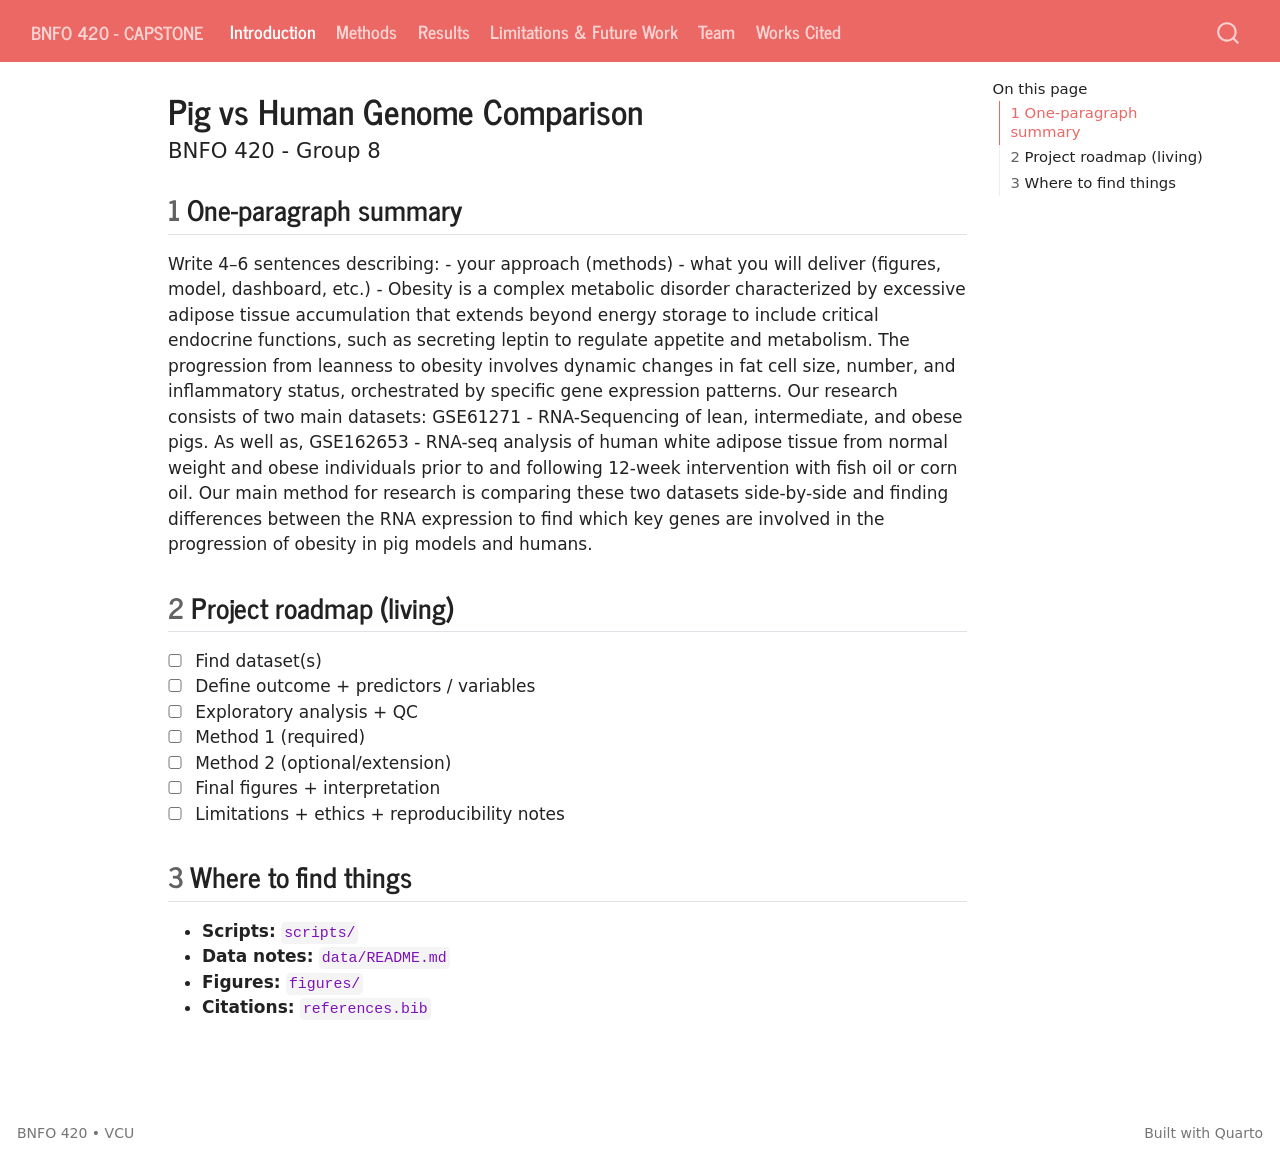
==== Group_8_demo_quarto_template/docs/index.html @ 3c68a994 "gh" ====
<!DOCTYPE html>
<html xmlns="http://www.w3.org/1999/xhtml" lang="en" xml:lang="en"><head>

<meta charset="utf-8">
<meta name="generator" content="quarto-1.8.27">

<meta name="viewport" content="width=device-width, initial-scale=1.0, user-scalable=yes">


<title>Pig vs Human Genome Comparison – BNFO 420 - Capstone</title>
<style>
code{white-space: pre-wrap;}
span.smallcaps{font-variant: small-caps;}
div.columns{display: flex; gap: min(4vw, 1.5em);}
div.column{flex: auto; overflow-x: auto;}
div.hanging-indent{margin-left: 1.5em; text-indent: -1.5em;}
ul.task-list{list-style: none;}
ul.task-list li input[type="checkbox"] {
width: 0.8em;
margin: 0 0.8em 0.2em -1em;  vertical-align: middle;
}
</style>


<script>const headroomChanged = new CustomEvent("quarto-hrChanged", {
  detail: {},
  bubbles: true,
  cancelable: false,
  composed: false,
});

const announceDismiss = () => {
  const annEl = window.document.getElementById("quarto-announcement");
  if (annEl) {
    annEl.remove();

    const annId = annEl.getAttribute("data-announcement-id");
    window.localStorage.setItem(`quarto-announce-${annId}`, "true");
  }
};

const announceRegister = () => {
  const annEl = window.document.getElementById("quarto-announcement");
  if (annEl) {
    const annId = annEl.getAttribute("data-announcement-id");
    const isDismissed =
      window.localStorage.getItem(`quarto-announce-${annId}`) || false;
    if (isDismissed) {
      announceDismiss();
      return;
    } else {
      annEl.classList.remove("hidden");
    }

    const actionEl = annEl.querySelector(".quarto-announcement-action");
    if (actionEl) {
      actionEl.addEventListener("click", function (e) {
        e.preventDefault();
        // Hide the bar immediately
        announceDismiss();
      });
    }
  }
};

window.document.addEventListener("DOMContentLoaded", function () {
  let init = false;

  announceRegister();

  // Manage the back to top button, if one is present.
  let lastScrollTop = window.pageYOffset || document.documentElement.scrollTop;
  const scrollDownBuffer = 5;
  const scrollUpBuffer = 35;
  const btn = document.getElementById("quarto-back-to-top");
  const hideBackToTop = () => {
    btn.style.display = "none";
  };
  const showBackToTop = () => {
    btn.style.display = "inline-block";
  };
  if (btn) {
    window.document.addEventListener(
      "scroll",
      function () {
        const currentScrollTop =
          window.pageYOffset || document.documentElement.scrollTop;

        // Shows and hides the button 'intelligently' as the user scrolls
        if (currentScrollTop - scrollDownBuffer > lastScrollTop) {
          hideBackToTop();
          lastScrollTop = currentScrollTop <= 0 ? 0 : currentScrollTop;
        } else if (currentScrollTop < lastScrollTop - scrollUpBuffer) {
          showBackToTop();
          lastScrollTop = currentScrollTop <= 0 ? 0 : currentScrollTop;
        }

        // Show the button at the bottom, hides it at the top
        if (currentScrollTop <= 0) {
          hideBackToTop();
        } else if (
          window.innerHeight + currentScrollTop >=
          document.body.offsetHeight
        ) {
          showBackToTop();
        }
      },
      false
    );
  }

  function throttle(func, wait) {
    var timeout;
    return function () {
      const context = this;
      const args = arguments;
      const later = function () {
        clearTimeout(timeout);
        timeout = null;
        func.apply(context, args);
      };

      if (!timeout) {
        timeout = setTimeout(later, wait);
      }
    };
  }

  function headerOffset() {
    // Set an offset if there is are fixed top navbar
    const headerEl = window.document.querySelector("header.fixed-top");
    if (headerEl) {
      return headerEl.clientHeight;
    } else {
      return 0;
    }
  }

  function footerOffset() {
    const footerEl = window.document.querySelector("footer.footer");
    if (footerEl) {
      return footerEl.clientHeight;
    } else {
      return 0;
    }
  }

  function dashboardOffset() {
    const dashboardNavEl = window.document.getElementById(
      "quarto-dashboard-header"
    );
    if (dashboardNavEl !== null) {
      return dashboardNavEl.clientHeight;
    } else {
      return 0;
    }
  }

  function updateDocumentOffsetWithoutAnimation() {
    updateDocumentOffset(false);
  }

  function updateDocumentOffset(animated) {
    // set body offset
    const topOffset = headerOffset();
    const bodyOffset = topOffset + footerOffset() + dashboardOffset();
    const bodyEl = window.document.body;
    bodyEl.setAttribute("data-bs-offset", topOffset);
    bodyEl.style.paddingTop = topOffset + "px";

    // deal with sidebar offsets
    const sidebars = window.document.querySelectorAll(
      ".sidebar, .headroom-target"
    );
    sidebars.forEach((sidebar) => {
      if (!animated) {
        sidebar.classList.add("notransition");
        // Remove the no transition class after the animation has time to complete
        setTimeout(function () {
          sidebar.classList.remove("notransition");
        }, 201);
      }

      if (window.Headroom && sidebar.classList.contains("sidebar-unpinned")) {
        sidebar.style.top = "0";
        sidebar.style.maxHeight = "100vh";
      } else {
        sidebar.style.top = topOffset + "px";
        sidebar.style.maxHeight = "calc(100vh - " + topOffset + "px)";
      }
    });

    // allow space for footer
    const mainContainer = window.document.querySelector(".quarto-container");
    if (mainContainer) {
      mainContainer.style.minHeight = "calc(100vh - " + bodyOffset + "px)";
    }

    // link offset
    let linkStyle = window.document.querySelector("#quarto-target-style");
    if (!linkStyle) {
      linkStyle = window.document.createElement("style");
      linkStyle.setAttribute("id", "quarto-target-style");
      window.document.head.appendChild(linkStyle);
    }
    while (linkStyle.firstChild) {
      linkStyle.removeChild(linkStyle.firstChild);
    }
    if (topOffset > 0) {
      linkStyle.appendChild(
        window.document.createTextNode(`
      section:target::before {
        content: "";
        display: block;
        height: ${topOffset}px;
        margin: -${topOffset}px 0 0;
      }`)
      );
    }
    if (init) {
      window.dispatchEvent(headroomChanged);
    }
    init = true;
  }

  // initialize headroom
  var header = window.document.querySelector("#quarto-header");
  if (header && window.Headroom) {
    const headroom = new window.Headroom(header, {
      tolerance: 5,
      onPin: function () {
        const sidebars = window.document.querySelectorAll(
          ".sidebar, .headroom-target"
        );
        sidebars.forEach((sidebar) => {
          sidebar.classList.remove("sidebar-unpinned");
        });
        updateDocumentOffset();
      },
      onUnpin: function () {
        const sidebars = window.document.querySelectorAll(
          ".sidebar, .headroom-target"
        );
        sidebars.forEach((sidebar) => {
          sidebar.classList.add("sidebar-unpinned");
        });
        updateDocumentOffset();
      },
    });
    headroom.init();

    let frozen = false;
    window.quartoToggleHeadroom = function () {
      if (frozen) {
        headroom.unfreeze();
        frozen = false;
      } else {
        headroom.freeze();
        frozen = true;
      }
    };
  }

  window.addEventListener(
    "hashchange",
    function (e) {
      if (
        getComputedStyle(document.documentElement).scrollBehavior !== "smooth"
      ) {
        window.scrollTo(0, window.pageYOffset - headerOffset());
      }
    },
    false
  );

  // Observe size changed for the header
  const headerEl = window.document.querySelector("header.fixed-top");
  if (headerEl && window.ResizeObserver) {
    const observer = new window.ResizeObserver(() => {
      setTimeout(updateDocumentOffsetWithoutAnimation, 0);
    });
    observer.observe(headerEl, {
      attributes: true,
      childList: true,
      characterData: true,
    });
  } else {
    window.addEventListener(
      "resize",
      throttle(updateDocumentOffsetWithoutAnimation, 50)
    );
  }
  setTimeout(updateDocumentOffsetWithoutAnimation, 250);

  // fixup index.html links if we aren't on the filesystem
  if (window.location.protocol !== "file:") {
    const links = window.document.querySelectorAll("a");
    for (let i = 0; i < links.length; i++) {
      if (links[i].href) {
        links[i].dataset.originalHref = links[i].href;
        links[i].href = links[i].href.replace(/\/index\.html/, "/");
      }
    }

    // Fixup any sharing links that require urls
    // Append url to any sharing urls
    const sharingLinks = window.document.querySelectorAll(
      "a.sidebar-tools-main-item, a.quarto-navigation-tool, a.quarto-navbar-tools, a.quarto-navbar-tools-item"
    );
    for (let i = 0; i < sharingLinks.length; i++) {
      const sharingLink = sharingLinks[i];
      const href = sharingLink.getAttribute("href");
      if (href) {
        sharingLink.setAttribute(
          "href",
          href.replace("|url|", window.location.href)
        );
      }
    }

    // Scroll the active navigation item into view, if necessary
    const navSidebar = window.document.querySelector("nav#quarto-sidebar");
    if (navSidebar) {
      // Find the active item
      const activeItem = navSidebar.querySelector("li.sidebar-item a.active");
      if (activeItem) {
        // Wait for the scroll height and height to resolve by observing size changes on the
        // nav element that is scrollable
        const resizeObserver = new ResizeObserver((_entries) => {
          // The bottom of the element
          const elBottom = activeItem.offsetTop;
          const viewBottom = navSidebar.scrollTop + navSidebar.clientHeight;

          // The element height and scroll height are the same, then we are still loading
          if (viewBottom !== navSidebar.scrollHeight) {
            // Determine if the item isn't visible and scroll to it
            if (elBottom >= viewBottom) {
              navSidebar.scrollTop = elBottom;
            }

            // stop observing now since we've completed the scroll
            resizeObserver.unobserve(navSidebar);
          }
        });
        resizeObserver.observe(navSidebar);
      }
    }
  }
});
</script>
<script>/*!
 * headroom.js v0.12.0 - Give your page some headroom. Hide your header until you need it
 * Copyright (c) 2020 Nick Williams - http://wicky.nillia.ms/headroom.js
 * License: MIT
 */

!function(t,n){"object"==typeof exports&&"undefined"!=typeof module?module.exports=n():"function"==typeof define&&define.amd?define(n):(t=t||self).Headroom=n()}(this,function(){"use strict";function t(){return"undefined"!=typeof window}function d(t){return function(t){return t&&t.document&&function(t){return 9===t.nodeType}(t.document)}(t)?function(t){var n=t.document,o=n.body,s=n.documentElement;return{scrollHeight:function(){return Math.max(o.scrollHeight,s.scrollHeight,o.offsetHeight,s.offsetHeight,o.clientHeight,s.clientHeight)},height:function(){return t.innerHeight||s.clientHeight||o.clientHeight},scrollY:function(){return void 0!==t.pageYOffset?t.pageYOffset:(s||o.parentNode||o).scrollTop}}}(t):function(t){return{scrollHeight:function(){return Math.max(t.scrollHeight,t.offsetHeight,t.clientHeight)},height:function(){return Math.max(t.offsetHeight,t.clientHeight)},scrollY:function(){return t.scrollTop}}}(t)}function n(t,s,e){var n,o=function(){var n=!1;try{var t={get passive(){n=!0}};window.addEventListener("test",t,t),window.removeEventListener("test",t,t)}catch(t){n=!1}return n}(),i=!1,r=d(t),l=r.scrollY(),a={};function c(){var t=Math.round(r.scrollY()),n=r.height(),o=r.scrollHeight();a.scrollY=t,a.lastScrollY=l,a.direction=l<t?"down":"up",a.distance=Math.abs(t-l),a.isOutOfBounds=t<0||o<t+n,a.top=t<=s.offset[a.direction],a.bottom=o<=t+n,a.toleranceExceeded=a.distance>s.tolerance[a.direction],e(a),l=t,i=!1}function h(){i||(i=!0,n=requestAnimationFrame(c))}var u=!!o&&{passive:!0,capture:!1};return t.addEventListener("scroll",h,u),c(),{destroy:function(){cancelAnimationFrame(n),t.removeEventListener("scroll",h,u)}}}function o(t){return t===Object(t)?t:{down:t,up:t}}function s(t,n){n=n||{},Object.assign(this,s.options,n),this.classes=Object.assign({},s.options.classes,n.classes),this.elem=t,this.tolerance=o(this.tolerance),this.offset=o(this.offset),this.initialised=!1,this.frozen=!1}return s.prototype={constructor:s,init:function(){return s.cutsTheMustard&&!this.initialised&&(this.addClass("initial"),this.initialised=!0,setTimeout(function(t){t.scrollTracker=n(t.scroller,{offset:t.offset,tolerance:t.tolerance},t.update.bind(t))},100,this)),this},destroy:function(){this.initialised=!1,Object.keys(this.classes).forEach(this.removeClass,this),this.scrollTracker.destroy()},unpin:function(){!this.hasClass("pinned")&&this.hasClass("unpinned")||(this.addClass("unpinned"),this.removeClass("pinned"),this.onUnpin&&this.onUnpin.call(this))},pin:function(){this.hasClass("unpinned")&&(this.addClass("pinned"),this.removeClass("unpinned"),this.onPin&&this.onPin.call(this))},freeze:function(){this.frozen=!0,this.addClass("frozen")},unfreeze:function(){this.frozen=!1,this.removeClass("frozen")},top:function(){this.hasClass("top")||(this.addClass("top"),this.removeClass("notTop"),this.onTop&&this.onTop.call(this))},notTop:function(){this.hasClass("notTop")||(this.addClass("notTop"),this.removeClass("top"),this.onNotTop&&this.onNotTop.call(this))},bottom:function(){this.hasClass("bottom")||(this.addClass("bottom"),this.removeClass("notBottom"),this.onBottom&&this.onBottom.call(this))},notBottom:function(){this.hasClass("notBottom")||(this.addClass("notBottom"),this.removeClass("bottom"),this.onNotBottom&&this.onNotBottom.call(this))},shouldUnpin:function(t){return"down"===t.direction&&!t.top&&t.toleranceExceeded},shouldPin:function(t){return"up"===t.direction&&t.toleranceExceeded||t.top},addClass:function(t){this.elem.classList.add.apply(this.elem.classList,this.classes[t].split(" "))},removeClass:function(t){this.elem.classList.remove.apply(this.elem.classList,this.classes[t].split(" "))},hasClass:function(t){return this.classes[t].split(" ").every(function(t){return this.classList.contains(t)},this.elem)},update:function(t){t.isOutOfBounds||!0!==this.frozen&&(t.top?this.top():this.notTop(),t.bottom?this.bottom():this.notBottom(),this.shouldUnpin(t)?this.unpin():this.shouldPin(t)&&this.pin())}},s.options={tolerance:{up:0,down:0},offset:0,scroller:t()?window:null,classes:{frozen:"headroom--frozen",pinned:"headroom--pinned",unpinned:"headroom--unpinned",top:"headroom--top",notTop:"headroom--not-top",bottom:"headroom--bottom",notBottom:"headroom--not-bottom",initial:"headroom"}},s.cutsTheMustard=!!(t()&&function(){}.bind&&"classList"in document.documentElement&&Object.assign&&Object.keys&&requestAnimationFrame),s});
</script>
<script>/*!
 * clipboard.js v2.0.11
 * https://clipboardjs.com/
 *
 * Licensed MIT © Zeno Rocha
 */
!function(t,e){"object"==typeof exports&&"object"==typeof module?module.exports=e():"function"==typeof define&&define.amd?define([],e):"object"==typeof exports?exports.ClipboardJS=e():t.ClipboardJS=e()}(this,function(){return n={686:function(t,e,n){"use strict";n.d(e,{default:function(){return b}});var e=n(279),i=n.n(e),e=n(370),u=n.n(e),e=n(817),r=n.n(e);function c(t){try{return document.execCommand(t)}catch(t){return}}var a=function(t){t=r()(t);return c("cut"),t};function o(t,e){var n,o,t=(n=t,o="rtl"===document.documentElement.getAttribute("dir"),(t=document.createElement("textarea")).style.fontSize="12pt",t.style.border="0",t.style.padding="0",t.style.margin="0",t.style.position="absolute",t.style[o?"right":"left"]="-9999px",o=window.pageYOffset||document.documentElement.scrollTop,t.style.top="".concat(o,"px"),t.setAttribute("readonly",""),t.value=n,t);return e.container.appendChild(t),e=r()(t),c("copy"),t.remove(),e}var f=function(t){var e=1<arguments.length&&void 0!==arguments[1]?arguments[1]:{container:document.body},n="";return"string"==typeof t?n=o(t,e):t instanceof HTMLInputElement&&!["text","search","url","tel","password"].includes(null==t?void 0:t.type)?n=o(t.value,e):(n=r()(t),c("copy")),n};function l(t){return(l="function"==typeof Symbol&&"symbol"==typeof Symbol.iterator?function(t){return typeof t}:function(t){return t&&"function"==typeof Symbol&&t.constructor===Symbol&&t!==Symbol.prototype?"symbol":typeof t})(t)}var s=function(){var t=0<arguments.length&&void 0!==arguments[0]?arguments[0]:{},e=t.action,n=void 0===e?"copy":e,o=t.container,e=t.target,t=t.text;if("copy"!==n&&"cut"!==n)throw new Error('Invalid "action" value, use either "copy" or "cut"');if(void 0!==e){if(!e||"object"!==l(e)||1!==e.nodeType)throw new Error('Invalid "target" value, use a valid Element');if("copy"===n&&e.hasAttribute("disabled"))throw new Error('Invalid "target" attribute. Please use "readonly" instead of "disabled" attribute');if("cut"===n&&(e.hasAttribute("readonly")||e.hasAttribute("disabled")))throw new Error('Invalid "target" attribute. You can\'t cut text from elements with "readonly" or "disabled" attributes')}return t?f(t,{container:o}):e?"cut"===n?a(e):f(e,{container:o}):void 0};function p(t){return(p="function"==typeof Symbol&&"symbol"==typeof Symbol.iterator?function(t){return typeof t}:function(t){return t&&"function"==typeof Symbol&&t.constructor===Symbol&&t!==Symbol.prototype?"symbol":typeof t})(t)}function d(t,e){for(var n=0;n<e.length;n++){var o=e[n];o.enumerable=o.enumerable||!1,o.configurable=!0,"value"in o&&(o.writable=!0),Object.defineProperty(t,o.key,o)}}function y(t,e){return(y=Object.setPrototypeOf||function(t,e){return t.__proto__=e,t})(t,e)}function h(n){var o=function(){if("undefined"==typeof Reflect||!Reflect.construct)return!1;if(Reflect.construct.sham)return!1;if("function"==typeof Proxy)return!0;try{return Date.prototype.toString.call(Reflect.construct(Date,[],function(){})),!0}catch(t){return!1}}();return function(){var t,e=v(n);return t=o?(t=v(this).constructor,Reflect.construct(e,arguments,t)):e.apply(this,arguments),e=this,!(t=t)||"object"!==p(t)&&"function"!=typeof t?function(t){if(void 0!==t)return t;throw new ReferenceError("this hasn't been initialised - super() hasn't been called")}(e):t}}function v(t){return(v=Object.setPrototypeOf?Object.getPrototypeOf:function(t){return t.__proto__||Object.getPrototypeOf(t)})(t)}function m(t,e){t="data-clipboard-".concat(t);if(e.hasAttribute(t))return e.getAttribute(t)}var b=function(){!function(t,e){if("function"!=typeof e&&null!==e)throw new TypeError("Super expression must either be null or a function");t.prototype=Object.create(e&&e.prototype,{constructor:{value:t,writable:!0,configurable:!0}}),e&&y(t,e)}(r,i());var t,e,n,o=h(r);function r(t,e){var n;return function(t){if(!(t instanceof r))throw new TypeError("Cannot call a class as a function")}(this),(n=o.call(this)).resolveOptions(e),n.listenClick(t),n}return t=r,n=[{key:"copy",value:function(t){var e=1<arguments.length&&void 0!==arguments[1]?arguments[1]:{container:document.body};return f(t,e)}},{key:"cut",value:function(t){return a(t)}},{key:"isSupported",value:function(){var t=0<arguments.length&&void 0!==arguments[0]?arguments[0]:["copy","cut"],t="string"==typeof t?[t]:t,e=!!document.queryCommandSupported;return t.forEach(function(t){e=e&&!!document.queryCommandSupported(t)}),e}}],(e=[{key:"resolveOptions",value:function(){var t=0<arguments.length&&void 0!==arguments[0]?arguments[0]:{};this.action="function"==typeof t.action?t.action:this.defaultAction,this.target="function"==typeof t.target?t.target:this.defaultTarget,this.text="function"==typeof t.text?t.text:this.defaultText,this.container="object"===p(t.container)?t.container:document.body}},{key:"listenClick",value:function(t){var e=this;this.listener=u()(t,"click",function(t){return e.onClick(t)})}},{key:"onClick",value:function(t){var e=t.delegateTarget||t.currentTarget,n=this.action(e)||"copy",t=s({action:n,container:this.container,target:this.target(e),text:this.text(e)});this.emit(t?"success":"error",{action:n,text:t,trigger:e,clearSelection:function(){e&&e.focus(),window.getSelection().removeAllRanges()}})}},{key:"defaultAction",value:function(t){return m("action",t)}},{key:"defaultTarget",value:function(t){t=m("target",t);if(t)return document.querySelector(t)}},{key:"defaultText",value:function(t){return m("text",t)}},{key:"destroy",value:function(){this.listener.destroy()}}])&&d(t.prototype,e),n&&d(t,n),r}()},828:function(t){var e;"undefined"==typeof Element||Element.prototype.matches||((e=Element.prototype).matches=e.matchesSelector||e.mozMatchesSelector||e.msMatchesSelector||e.oMatchesSelector||e.webkitMatchesSelector),t.exports=function(t,e){for(;t&&9!==t.nodeType;){if("function"==typeof t.matches&&t.matches(e))return t;t=t.parentNode}}},438:function(t,e,n){var u=n(828);function i(t,e,n,o,r){var i=function(e,n,t,o){return function(t){t.delegateTarget=u(t.target,n),t.delegateTarget&&o.call(e,t)}}.apply(this,arguments);return t.addEventListener(n,i,r),{destroy:function(){t.removeEventListener(n,i,r)}}}t.exports=function(t,e,n,o,r){return"function"==typeof t.addEventListener?i.apply(null,arguments):"function"==typeof n?i.bind(null,document).apply(null,arguments):("string"==typeof t&&(t=document.querySelectorAll(t)),Array.prototype.map.call(t,function(t){return i(t,e,n,o,r)}))}},879:function(t,n){n.node=function(t){return void 0!==t&&t instanceof HTMLElement&&1===t.nodeType},n.nodeList=function(t){var e=Object.prototype.toString.call(t);return void 0!==t&&("[object NodeList]"===e||"[object HTMLCollection]"===e)&&"length"in t&&(0===t.length||n.node(t[0]))},n.string=function(t){return"string"==typeof t||t instanceof String},n.fn=function(t){return"[object Function]"===Object.prototype.toString.call(t)}},370:function(t,e,n){var f=n(879),l=n(438);t.exports=function(t,e,n){if(!t&&!e&&!n)throw new Error("Missing required arguments");if(!f.string(e))throw new TypeError("Second argument must be a String");if(!f.fn(n))throw new TypeError("Third argument must be a Function");if(f.node(t))return c=e,a=n,(u=t).addEventListener(c,a),{destroy:function(){u.removeEventListener(c,a)}};if(f.nodeList(t))return o=t,r=e,i=n,Array.prototype.forEach.call(o,function(t){t.addEventListener(r,i)}),{destroy:function(){Array.prototype.forEach.call(o,function(t){t.removeEventListener(r,i)})}};if(f.string(t))return t=t,e=e,n=n,l(document.body,t,e,n);throw new TypeError("First argument must be a String, HTMLElement, HTMLCollection, or NodeList");var o,r,i,u,c,a}},817:function(t){t.exports=function(t){var e,n="SELECT"===t.nodeName?(t.focus(),t.value):"INPUT"===t.nodeName||"TEXTAREA"===t.nodeName?((e=t.hasAttribute("readonly"))||t.setAttribute("readonly",""),t.select(),t.setSelectionRange(0,t.value.length),e||t.removeAttribute("readonly"),t.value):(t.hasAttribute("contenteditable")&&t.focus(),n=window.getSelection(),(e=document.createRange()).selectNodeContents(t),n.removeAllRanges(),n.addRange(e),n.toString());return n}},279:function(t){function e(){}e.prototype={on:function(t,e,n){var o=this.e||(this.e={});return(o[t]||(o[t]=[])).push({fn:e,ctx:n}),this},once:function(t,e,n){var o=this;function r(){o.off(t,r),e.apply(n,arguments)}return r._=e,this.on(t,r,n)},emit:function(t){for(var e=[].slice.call(arguments,1),n=((this.e||(this.e={}))[t]||[]).slice(),o=0,r=n.length;o<r;o++)n[o].fn.apply(n[o].ctx,e);return this},off:function(t,e){var n=this.e||(this.e={}),o=n[t],r=[];if(o&&e)for(var i=0,u=o.length;i<u;i++)o[i].fn!==e&&o[i].fn._!==e&&r.push(o[i]);return r.length?n[t]=r:delete n[t],this}},t.exports=e,t.exports.TinyEmitter=e}},r={},o.n=function(t){var e=t&&t.__esModule?function(){return t.default}:function(){return t};return o.d(e,{a:e}),e},o.d=function(t,e){for(var n in e)o.o(e,n)&&!o.o(t,n)&&Object.defineProperty(t,n,{enumerable:!0,get:e[n]})},o.o=function(t,e){return Object.prototype.hasOwnProperty.call(t,e)},o(686).default;function o(t){if(r[t])return r[t].exports;var e=r[t]={exports:{}};return n[t](e,e.exports,o),e.exports}var n,r});</script>
<script>/*! @algolia/autocomplete-js 1.19.1 | MIT License | © Algolia, Inc. and contributors | https://github.com/algolia/autocomplete */
!function(e,t){"object"==typeof exports&&"undefined"!=typeof module?t(exports):"function"==typeof define&&define.amd?define(["exports"],t):t((e="undefined"!=typeof globalThis?globalThis:e||self)["@algolia/autocomplete-js"]={})}(this,(function(e){"use strict";function t(e,t){var n=Object.keys(e);if(Object.getOwnPropertySymbols){var r=Object.getOwnPropertySymbols(e);t&&(r=r.filter((function(t){return Object.getOwnPropertyDescriptor(e,t).enumerable}))),n.push.apply(n,r)}return n}function n(e){for(var n=1;n<arguments.length;n++){var r=null!=arguments[n]?arguments[n]:{};n%2?t(Object(r),!0).forEach((function(t){o(e,t,r[t])})):Object.getOwnPropertyDescriptors?Object.defineProperties(e,Object.getOwnPropertyDescriptors(r)):t(Object(r)).forEach((function(t){Object.defineProperty(e,t,Object.getOwnPropertyDescriptor(r,t))}))}return e}function r(e){return r="function"==typeof Symbol&&"symbol"==typeof Symbol.iterator?function(e){return typeof e}:function(e){return e&&"function"==typeof Symbol&&e.constructor===Symbol&&e!==Symbol.prototype?"symbol":typeof e},r(e)}function o(e,t,n){return(t=function(e){var t=function(e,t){if("object"!=typeof e||null===e)return e;var n=e[Symbol.toPrimitive];if(void 0!==n){var r=n.call(e,t||"default");if("object"!=typeof r)return r;throw new TypeError("@@toPrimitive must return a primitive value.")}return("string"===t?String:Number)(e)}(e,"string");return"symbol"==typeof t?t:String(t)}(t))in e?Object.defineProperty(e,t,{value:n,enumerable:!0,configurable:!0,writable:!0}):e[t]=n,e}function i(){return i=Object.assign?Object.assign.bind():function(e){for(var t=1;t<arguments.length;t++){var n=arguments[t];for(var r in n)Object.prototype.hasOwnProperty.call(n,r)&&(e[r]=n[r])}return e},i.apply(this,arguments)}function u(e,t){if(null==e)return{};var n,r,o=function(e,t){if(null==e)return{};var n,r,o={},i=Object.keys(e);for(r=0;r<i.length;r++)n=i[r],t.indexOf(n)>=0||(o[n]=e[n]);return o}(e,t);if(Object.getOwnPropertySymbols){var i=Object.getOwnPropertySymbols(e);for(r=0;r<i.length;r++)n=i[r],t.indexOf(n)>=0||Object.prototype.propertyIsEnumerable.call(e,n)&&(o[n]=e[n])}return o}function a(e,t){return function(e){if(Array.isArray(e))return e}(e)||function(e,t){var n=null==e?null:"undefined"!=typeof Symbol&&e[Symbol.iterator]||e["@@iterator"];if(null!=n){var r,o,i,u,a=[],l=!0,c=!1;try{if(i=(n=n.call(e)).next,0===t){if(Object(n)!==n)return;l=!1}else for(;!(l=(r=i.call(n)).done)&&(a.push(r.value),a.length!==t);l=!0);}catch(e){c=!0,o=e}finally{try{if(!l&&null!=n.return&&(u=n.return(),Object(u)!==u))return}finally{if(c)throw o}}return a}}(e,t)||c(e,t)||function(){throw new TypeError("Invalid attempt to destructure non-iterable instance.\nIn order to be iterable, non-array objects must have a [Symbol.iterator]() method.")}()}function l(e){return function(e){if(Array.isArray(e))return s(e)}(e)||function(e){if("undefined"!=typeof Symbol&&null!=e[Symbol.iterator]||null!=e["@@iterator"])return Array.from(e)}(e)||c(e)||function(){throw new TypeError("Invalid attempt to spread non-iterable instance.\nIn order to be iterable, non-array objects must have a [Symbol.iterator]() method.")}()}function c(e,t){if(e){if("string"==typeof e)return s(e,t);var n=Object.prototype.toString.call(e).slice(8,-1);return"Object"===n&&e.constructor&&(n=e.constructor.name),"Map"===n||"Set"===n?Array.from(e):"Arguments"===n||/^(?:Ui|I)nt(?:8|16|32)(?:Clamped)?Array$/.test(n)?s(e,t):void 0}}function s(e,t){(null==t||t>e.length)&&(t=e.length);for(var n=0,r=new Array(t);n<t;n++)r[n]=e[n];return r}function f(e){return{current:e}}function p(e,t){var n=void 0;return function(){for(var r=arguments.length,o=new Array(r),i=0;i<r;i++)o[i]=arguments[i];n&&clearTimeout(n),n=setTimeout((function(){return e.apply(void 0,o)}),t)}}function m(e){return e.reduce((function(e,t){return e.concat(t)}),[])}var v=0;function d(){return"autocomplete-".concat(v++)}function y(e,t){return t.reduce((function(e,t){return e&&e[t]}),e)}function b(e){return 0===e.collections.length?0:e.collections.reduce((function(e,t){return e+t.items.length}),0)}function g(e){return e!==Object(e)}function h(e,t){if(e===t)return!0;if(g(e)||g(t)||"function"==typeof e||"function"==typeof t)return e===t;if(Object.keys(e).length!==Object.keys(t).length)return!1;for(var n=0,r=Object.keys(e);n<r.length;n++){var o=r[n];if(!(o in t))return!1;if(!h(e[o],t[o]))return!1}return!0}var _=function(){};var O="1.19.1",S=[{segment:"autocomplete-core",version:O}];function j(e){var t=e.item,n=e.items,r=void 0===n?[]:n;return{index:t.__autocomplete_indexName,items:[t],positions:[1+r.findIndex((function(e){return e.objectID===t.objectID}))],queryID:t.__autocomplete_queryID,algoliaSource:["autocomplete"]}}function P(e,t){return function(e){if(Array.isArray(e))return e}(e)||function(e,t){var n=null==e?null:"undefined"!=typeof Symbol&&e[Symbol.iterator]||e["@@iterator"];if(null!=n){var r,o,i,u,a=[],l=!0,c=!1;try{if(i=(n=n.call(e)).next,0===t){if(Object(n)!==n)return;l=!1}else for(;!(l=(r=i.call(n)).done)&&(a.push(r.value),a.length!==t);l=!0);}catch(e){c=!0,o=e}finally{try{if(!l&&null!=n.return&&(u=n.return(),Object(u)!==u))return}finally{if(c)throw o}}return a}}(e,t)||function(e,t){if(!e)return;if("string"==typeof e)return w(e,t);var n=Object.prototype.toString.call(e).slice(8,-1);"Object"===n&&e.constructor&&(n=e.constructor.name);if("Map"===n||"Set"===n)return Array.from(e);if("Arguments"===n||/^(?:Ui|I)nt(?:8|16|32)(?:Clamped)?Array$/.test(n))return w(e,t)}(e,t)||function(){throw new TypeError("Invalid attempt to destructure non-iterable instance.\nIn order to be iterable, non-array objects must have a [Symbol.iterator]() method.")}()}function w(e,t){(null==t||t>e.length)&&(t=e.length);for(var n=0,r=new Array(t);n<t;n++)r[n]=e[n];return r}var I=["items"],A=["items"];function E(e){return E="function"==typeof Symbol&&"symbol"==typeof Symbol.iterator?function(e){return typeof e}:function(e){return e&&"function"==typeof Symbol&&e.constructor===Symbol&&e!==Symbol.prototype?"symbol":typeof e},E(e)}function D(e){return function(e){if(Array.isArray(e))return C(e)}(e)||function(e){if("undefined"!=typeof Symbol&&null!=e[Symbol.iterator]||null!=e["@@iterator"])return Array.from(e)}(e)||function(e,t){if(!e)return;if("string"==typeof e)return C(e,t);var n=Object.prototype.toString.call(e).slice(8,-1);"Object"===n&&e.constructor&&(n=e.constructor.name);if("Map"===n||"Set"===n)return Array.from(e);if("Arguments"===n||/^(?:Ui|I)nt(?:8|16|32)(?:Clamped)?Array$/.test(n))return C(e,t)}(e)||function(){throw new TypeError("Invalid attempt to spread non-iterable instance.\nIn order to be iterable, non-array objects must have a [Symbol.iterator]() method.")}()}function C(e,t){(null==t||t>e.length)&&(t=e.length);for(var n=0,r=new Array(t);n<t;n++)r[n]=e[n];return r}function k(e,t){if(null==e)return{};var n,r,o=function(e,t){if(null==e)return{};var n,r,o={},i=Object.keys(e);for(r=0;r<i.length;r++)n=i[r],t.indexOf(n)>=0||(o[n]=e[n]);return o}(e,t);if(Object.getOwnPropertySymbols){var i=Object.getOwnPropertySymbols(e);for(r=0;r<i.length;r++)n=i[r],t.indexOf(n)>=0||Object.prototype.propertyIsEnumerable.call(e,n)&&(o[n]=e[n])}return o}function x(e,t){var n=Object.keys(e);if(Object.getOwnPropertySymbols){var r=Object.getOwnPropertySymbols(e);t&&(r=r.filter((function(t){return Object.getOwnPropertyDescriptor(e,t).enumerable}))),n.push.apply(n,r)}return n}function N(e){for(var t=1;t<arguments.length;t++){var n=null!=arguments[t]?arguments[t]:{};t%2?x(Object(n),!0).forEach((function(t){T(e,t,n[t])})):Object.getOwnPropertyDescriptors?Object.defineProperties(e,Object.getOwnPropertyDescriptors(n)):x(Object(n)).forEach((function(t){Object.defineProperty(e,t,Object.getOwnPropertyDescriptor(n,t))}))}return e}function T(e,t,n){return(t=function(e){var t=function(e,t){if("object"!==E(e)||null===e)return e;var n=e[Symbol.toPrimitive];if(void 0!==n){var r=n.call(e,t||"default");if("object"!==E(r))return r;throw new TypeError("@@toPrimitive must return a primitive value.")}return("string"===t?String:Number)(e)}(e,"string");return"symbol"===E(t)?t:String(t)}(t))in e?Object.defineProperty(e,t,{value:n,enumerable:!0,configurable:!0,writable:!0}):e[t]=n,e}function q(e){for(var t=arguments.length>1&&void 0!==arguments[1]?arguments[1]:20,n=[],r=0;r<e.objectIDs.length;r+=t)n.push(N(N({},e),{},{objectIDs:e.objectIDs.slice(r,r+t)}));return n}function B(e){return e.map((function(e){var t=e.items,n=k(e,I);return N(N({},n),{},{objectIDs:(null==t?void 0:t.map((function(e){return e.objectID})))||n.objectIDs})}))}function R(e){var t,n,r,o=(t=P((e.version||"").split(".").map(Number),2),n=t[0],r=t[1],n>=3||2===n&&r>=4||1===n&&r>=10);function i(t,n,r){if(o&&void 0!==r){var i=r[0].__autocomplete_algoliaCredentials,u={"X-Algolia-Application-Id":i.appId,"X-Algolia-API-Key":i.apiKey};e.apply(void 0,[t].concat(D(n),[{headers:u}]))}else e.apply(void 0,[t].concat(D(n)))}return{init:function(t,n){e("init",{appId:t,apiKey:n})},setAuthenticatedUserToken:function(t){e("setAuthenticatedUserToken",t)},setUserToken:function(t){e("setUserToken",t)},clickedObjectIDsAfterSearch:function(){for(var e=arguments.length,t=new Array(e),n=0;n<e;n++)t[n]=arguments[n];t.length>0&&i("clickedObjectIDsAfterSearch",B(t),t[0].items)},clickedObjectIDs:function(){for(var e=arguments.length,t=new Array(e),n=0;n<e;n++)t[n]=arguments[n];t.length>0&&i("clickedObjectIDs",B(t),t[0].items)},clickedFilters:function(){for(var t=arguments.length,n=new Array(t),r=0;r<t;r++)n[r]=arguments[r];n.length>0&&e.apply(void 0,["clickedFilters"].concat(n))},convertedObjectIDsAfterSearch:function(){for(var e=arguments.length,t=new Array(e),n=0;n<e;n++)t[n]=arguments[n];t.length>0&&i("convertedObjectIDsAfterSearch",B(t),t[0].items)},convertedObjectIDs:function(){for(var e=arguments.length,t=new Array(e),n=0;n<e;n++)t[n]=arguments[n];t.length>0&&i("convertedObjectIDs",B(t),t[0].items)},convertedFilters:function(){for(var t=arguments.length,n=new Array(t),r=0;r<t;r++)n[r]=arguments[r];n.length>0&&e.apply(void 0,["convertedFilters"].concat(n))},viewedObjectIDs:function(){for(var e=arguments.length,t=new Array(e),n=0;n<e;n++)t[n]=arguments[n];t.length>0&&t.reduce((function(e,t){var n=t.items,r=k(t,A);return[].concat(D(e),D(q(N(N({},r),{},{objectIDs:(null==n?void 0:n.map((function(e){return e.objectID})))||r.objectIDs})).map((function(e){return{items:n,payload:e}}))))}),[]).forEach((function(e){var t=e.items;return i("viewedObjectIDs",[e.payload],t)}))},viewedFilters:function(){for(var t=arguments.length,n=new Array(t),r=0;r<t;r++)n[r]=arguments[r];n.length>0&&e.apply(void 0,["viewedFilters"].concat(n))}}}function L(e){var t=e.items.reduce((function(e,t){var n;return e[t.__autocomplete_indexName]=(null!==(n=e[t.__autocomplete_indexName])&&void 0!==n?n:[]).concat(t),e}),{});return Object.keys(t).map((function(e){return{index:e,items:t[e],algoliaSource:["autocomplete"]}}))}function F(e){return e.objectID&&e.__autocomplete_indexName&&e.__autocomplete_queryID}function U(e){return U="function"==typeof Symbol&&"symbol"==typeof Symbol.iterator?function(e){return typeof e}:function(e){return e&&"function"==typeof Symbol&&e.constructor===Symbol&&e!==Symbol.prototype?"symbol":typeof e},U(e)}function M(e){return function(e){if(Array.isArray(e))return H(e)}(e)||function(e){if("undefined"!=typeof Symbol&&null!=e[Symbol.iterator]||null!=e["@@iterator"])return Array.from(e)}(e)||function(e,t){if(!e)return;if("string"==typeof e)return H(e,t);var n=Object.prototype.toString.call(e).slice(8,-1);"Object"===n&&e.constructor&&(n=e.constructor.name);if("Map"===n||"Set"===n)return Array.from(e);if("Arguments"===n||/^(?:Ui|I)nt(?:8|16|32)(?:Clamped)?Array$/.test(n))return H(e,t)}(e)||function(){throw new TypeError("Invalid attempt to spread non-iterable instance.\nIn order to be iterable, non-array objects must have a [Symbol.iterator]() method.")}()}function H(e,t){(null==t||t>e.length)&&(t=e.length);for(var n=0,r=new Array(t);n<t;n++)r[n]=e[n];return r}function V(e,t){var n=Object.keys(e);if(Object.getOwnPropertySymbols){var r=Object.getOwnPropertySymbols(e);t&&(r=r.filter((function(t){return Object.getOwnPropertyDescriptor(e,t).enumerable}))),n.push.apply(n,r)}return n}function W(e){for(var t=1;t<arguments.length;t++){var n=null!=arguments[t]?arguments[t]:{};t%2?V(Object(n),!0).forEach((function(t){Q(e,t,n[t])})):Object.getOwnPropertyDescriptors?Object.defineProperties(e,Object.getOwnPropertyDescriptors(n)):V(Object(n)).forEach((function(t){Object.defineProperty(e,t,Object.getOwnPropertyDescriptor(n,t))}))}return e}function Q(e,t,n){return(t=function(e){var t=function(e,t){if("object"!==U(e)||null===e)return e;var n=e[Symbol.toPrimitive];if(void 0!==n){var r=n.call(e,t||"default");if("object"!==U(r))return r;throw new TypeError("@@toPrimitive must return a primitive value.")}return("string"===t?String:Number)(e)}(e,"string");return"symbol"===U(t)?t:String(t)}(t))in e?Object.defineProperty(e,t,{value:n,enumerable:!0,configurable:!0,writable:!0}):e[t]=n,e}var K="2.15.0",$="https://cdn.jsdelivr.net/npm/search-insights@".concat(K,"/dist/search-insights.min.js"),z=p((function(e){var t=e.onItemsChange,n=e.items,r=e.insights,o=e.state;t({insights:r,insightsEvents:L({items:n}).map((function(e){return W({eventName:"Items Viewed"},e)})),state:o})}),400);function G(e){var t=function(e){return W({onItemsChange:function(e){var t=e.insights,n=e.insightsEvents,r=e.state;t.viewedObjectIDs.apply(t,M(n.map((function(e){return W(W({},e),{},{algoliaSource:J(e.algoliaSource,r.context)})}))))},onSelect:function(e){var t=e.insights,n=e.insightsEvents,r=e.state;t.clickedObjectIDsAfterSearch.apply(t,M(n.map((function(e){return W(W({},e),{},{algoliaSource:J(e.algoliaSource,r.context)})}))))},onActive:_,__autocomplete_clickAnalytics:!0},e)}(e),n=t.insightsClient,r=t.insightsInitParams,o=t.onItemsChange,i=t.onSelect,u=t.onActive,a=t.__autocomplete_clickAnalytics,l=n;if(n||function(e){if("undefined"!=typeof window)e({window:window})}((function(e){var t=e.window,n=t.AlgoliaAnalyticsObject||"aa";"string"==typeof n&&(l=t[n]),l||(t.AlgoliaAnalyticsObject=n,t[n]||(t[n]=function(){t[n].queue||(t[n].queue=[]);for(var e=arguments.length,r=new Array(e),o=0;o<e;o++)r[o]=arguments[o];t[n].queue.push(r)}),t[n].version=K,l=t[n],function(e){var t="[Autocomplete]: Could not load search-insights.js. Please load it manually following https://alg.li/insights-autocomplete";try{var n=e.document.createElement("script");n.async=!0,n.src=$,n.onerror=function(){console.error(t)},document.body.appendChild(n)}catch(e){console.error(t)}}(t))})),!l)return{};r&&l("init",W({partial:!0},r));var c=R(l),s=f([]),m=p((function(e){var t=e.state;if(t.isOpen){var n=t.collections.reduce((function(e,t){return[].concat(M(e),M(t.items))}),[]).filter(F);h(s.current.map((function(e){return e.objectID})),n.map((function(e){return e.objectID})))||(s.current=n,n.length>0&&z({onItemsChange:o,items:n,insights:c,state:t}))}}),0);return{name:"aa.algoliaInsightsPlugin",subscribe:function(e){var t=e.setContext,n=e.onSelect,r=e.onActive;function o(e){t({algoliaInsightsPlugin:{__algoliaSearchParameters:W(W({},a?{clickAnalytics:!0}:{}),e?{userToken:X(e)}:{}),insights:c}})}l("addAlgoliaAgent","insights-plugin"),o(),l("onUserTokenChange",(function(e){o(e)})),l("getUserToken",null,(function(e,t){o(t)})),n((function(e){var t=e.item,n=e.state,r=e.event,o=e.source;F(t)&&i({state:n,event:r,insights:c,item:t,insightsEvents:[W({eventName:"Item Selected"},j({item:t,items:o.getItems().filter(F)}))]})})),r((function(e){var t=e.item,n=e.source,r=e.state,o=e.event;F(t)&&u({state:r,event:o,insights:c,item:t,insightsEvents:[W({eventName:"Item Active"},j({item:t,items:n.getItems().filter(F)}))]})}))},onStateChange:function(e){var t=e.state;m({state:t})},__autocomplete_pluginOptions:e}}function J(){var e,t=arguments.length>0&&void 0!==arguments[0]?arguments[0]:[],n=arguments.length>1?arguments[1]:void 0;return[].concat(M(t),["autocomplete-internal"],M(null!==(e=n.algoliaInsightsPlugin)&&void 0!==e&&e.__automaticInsights?["autocomplete-automatic"]:[]))}function X(e){return"number"==typeof e?e.toString():e}function Y(e,t){var n=t;return{then:function(t,r){return Y(e.then(ee(t,n,e),ee(r,n,e)),n)},catch:function(t){return Y(e.catch(ee(t,n,e)),n)},finally:function(t){return t&&n.onCancelList.push(t),Y(e.finally(ee(t&&function(){return n.onCancelList=[],t()},n,e)),n)},cancel:function(){n.isCanceled=!0;var e=n.onCancelList;n.onCancelList=[],e.forEach((function(e){e()}))},isCanceled:function(){return!0===n.isCanceled}}}function Z(e){return Y(e,{isCanceled:!1,onCancelList:[]})}function ee(e,t,n){return e?function(n){return t.isCanceled?n:e(n)}:n}var te,ne=!0;function re(e,t,n,r){if(!n)return null;if(e<0&&(null===t||null!==r&&0===t))return n+e;var o=(null===t?-1:t)+e;return o<=-1||o>=n?null===r?null:0:o}function oe(e,t){var n=Object.keys(e);if(Object.getOwnPropertySymbols){var r=Object.getOwnPropertySymbols(e);t&&(r=r.filter((function(t){return Object.getOwnPropertyDescriptor(e,t).enumerable}))),n.push.apply(n,r)}return n}function ie(e){for(var t=1;t<arguments.length;t++){var n=null!=arguments[t]?arguments[t]:{};t%2?oe(Object(n),!0).forEach((function(t){ue(e,t,n[t])})):Object.getOwnPropertyDescriptors?Object.defineProperties(e,Object.getOwnPropertyDescriptors(n)):oe(Object(n)).forEach((function(t){Object.defineProperty(e,t,Object.getOwnPropertyDescriptor(n,t))}))}return e}function ue(e,t,n){return(t=function(e){var t=function(e,t){if("object"!==ae(e)||null===e)return e;var n=e[Symbol.toPrimitive];if(void 0!==n){var r=n.call(e,t||"default");if("object"!==ae(r))return r;throw new TypeError("@@toPrimitive must return a primitive value.")}return("string"===t?String:Number)(e)}(e,"string");return"symbol"===ae(t)?t:String(t)}(t))in e?Object.defineProperty(e,t,{value:n,enumerable:!0,configurable:!0,writable:!0}):e[t]=n,e}function ae(e){return ae="function"==typeof Symbol&&"symbol"==typeof Symbol.iterator?function(e){return typeof e}:function(e){return e&&"function"==typeof Symbol&&e.constructor===Symbol&&e!==Symbol.prototype?"symbol":typeof e},ae(e)}function le(e,t){var n="undefined"!=typeof Symbol&&e[Symbol.iterator]||e["@@iterator"];if(!n){if(Array.isArray(e)||(n=function(e,t){if(!e)return;if("string"==typeof e)return ce(e,t);var n=Object.prototype.toString.call(e).slice(8,-1);"Object"===n&&e.constructor&&(n=e.constructor.name);if("Map"===n||"Set"===n)return Array.from(e);if("Arguments"===n||/^(?:Ui|I)nt(?:8|16|32)(?:Clamped)?Array$/.test(n))return ce(e,t)}(e))||t&&e&&"number"==typeof e.length){n&&(e=n);var r=0,o=function(){};return{s:o,n:function(){return r>=e.length?{done:!0}:{done:!1,value:e[r++]}},e:function(e){throw e},f:o}}throw new TypeError("Invalid attempt to iterate non-iterable instance.\nIn order to be iterable, non-array objects must have a [Symbol.iterator]() method.")}var i,u=!0,a=!1;return{s:function(){n=n.call(e)},n:function(){var e=n.next();return u=e.done,e},e:function(e){a=!0,i=e},f:function(){try{u||null==n.return||n.return()}finally{if(a)throw i}}}}function ce(e,t){(null==t||t>e.length)&&(t=e.length);for(var n=0,r=new Array(t);n<t;n++)r[n]=e[n];return r}var se=function(e,t){var n,r=!1,o=[],i=le(e);try{for(i.s();!(n=i.n()).done;){var u,a,l,c=null===(u=n.value.__autocomplete_pluginOptions)||void 0===u||null===(a=(l=u).awaitSubmit)||void 0===a?void 0:a.call(l);if("number"==typeof c)o.push(c);else if(!0===c){r=!0;break}}}catch(e){i.e(e)}finally{i.f()}return r?t.wait():o.length>0?t.wait(Math.max.apply(Math,o)):void 0};function fe(e){var t=function(e){var t=e.collections.map((function(e){return e.items.length})).reduce((function(e,t,n){var r=(e[n-1]||0)+t;return e.push(r),e}),[]).reduce((function(t,n){return n<=e.activeItemId?t+1:t}),0);return e.collections[t]}(e);if(!t)return null;var n=t.items[function(e){for(var t=e.state,n=e.collection,r=!1,o=0,i=0;!1===r;){var u=t.collections[o];if(u===n){r=!0;break}i+=u.items.length,o++}return t.activeItemId-i}({state:e,collection:t})],r=t.source;return{item:n,itemInputValue:r.getItemInputValue({item:n,state:e}),itemUrl:r.getItemUrl({item:n,state:e}),source:r}}function pe(e,t,n){return[e,null==n?void 0:n.sourceId,t].filter(Boolean).join("-").replace(/\s/g,"")}var me=/((gt|sm)-|galaxy nexus)|samsung[- ]|samsungbrowser/i;function ve(e){return e.nativeEvent||e}function de(e){return de="function"==typeof Symbol&&"symbol"==typeof Symbol.iterator?function(e){return typeof e}:function(e){return e&&"function"==typeof Symbol&&e.constructor===Symbol&&e!==Symbol.prototype?"symbol":typeof e},de(e)}function ye(e,t){var n=Object.keys(e);if(Object.getOwnPropertySymbols){var r=Object.getOwnPropertySymbols(e);t&&(r=r.filter((function(t){return Object.getOwnPropertyDescriptor(e,t).enumerable}))),n.push.apply(n,r)}return n}function be(e,t,n){return(t=function(e){var t=function(e,t){if("object"!==de(e)||null===e)return e;var n=e[Symbol.toPrimitive];if(void 0!==n){var r=n.call(e,t||"default");if("object"!==de(r))return r;throw new TypeError("@@toPrimitive must return a primitive value.")}return("string"===t?String:Number)(e)}(e,"string");return"symbol"===de(t)?t:String(t)}(t))in e?Object.defineProperty(e,t,{value:n,enumerable:!0,configurable:!0,writable:!0}):e[t]=n,e}function ge(e,t,n){var r,o=t.initialState;return{getState:function(){return o},dispatch:function(r,i){var u=function(e){for(var t=1;t<arguments.length;t++){var n=null!=arguments[t]?arguments[t]:{};t%2?ye(Object(n),!0).forEach((function(t){be(e,t,n[t])})):Object.getOwnPropertyDescriptors?Object.defineProperties(e,Object.getOwnPropertyDescriptors(n)):ye(Object(n)).forEach((function(t){Object.defineProperty(e,t,Object.getOwnPropertyDescriptor(n,t))}))}return e}({},o);o=e(o,{type:r,props:t,payload:i}),n({state:o,prevState:u})},pendingRequests:(r=[],{add:function(e){return r.push(e),e.finally((function(){r=r.filter((function(t){return t!==e}))}))},cancelAll:function(){r.forEach((function(e){return e.cancel()}))},isEmpty:function(){return 0===r.length},wait:function(e){return ne?(ne=!1,te=e?Promise.race([Promise.all(r),new Promise((function(t){return setTimeout(t,e)}))]):Promise.all(r),te.then((function(){ne=!0}))):te}})}}function he(e){return he="function"==typeof Symbol&&"symbol"==typeof Symbol.iterator?function(e){return typeof e}:function(e){return e&&"function"==typeof Symbol&&e.constructor===Symbol&&e!==Symbol.prototype?"symbol":typeof e},he(e)}function _e(e,t){var n=Object.keys(e);if(Object.getOwnPropertySymbols){var r=Object.getOwnPropertySymbols(e);t&&(r=r.filter((function(t){return Object.getOwnPropertyDescriptor(e,t).enumerable}))),n.push.apply(n,r)}return n}function Oe(e){for(var t=1;t<arguments.length;t++){var n=null!=arguments[t]?arguments[t]:{};t%2?_e(Object(n),!0).forEach((function(t){Se(e,t,n[t])})):Object.getOwnPropertyDescriptors?Object.defineProperties(e,Object.getOwnPropertyDescriptors(n)):_e(Object(n)).forEach((function(t){Object.defineProperty(e,t,Object.getOwnPropertyDescriptor(n,t))}))}return e}function Se(e,t,n){return(t=function(e){var t=function(e,t){if("object"!==he(e)||null===e)return e;var n=e[Symbol.toPrimitive];if(void 0!==n){var r=n.call(e,t||"default");if("object"!==he(r))return r;throw new TypeError("@@toPrimitive must return a primitive value.")}return("string"===t?String:Number)(e)}(e,"string");return"symbol"===he(t)?t:String(t)}(t))in e?Object.defineProperty(e,t,{value:n,enumerable:!0,configurable:!0,writable:!0}):e[t]=n,e}function je(e){return je="function"==typeof Symbol&&"symbol"==typeof Symbol.iterator?function(e){return typeof e}:function(e){return e&&"function"==typeof Symbol&&e.constructor===Symbol&&e!==Symbol.prototype?"symbol":typeof e},je(e)}function Pe(e){return function(e){if(Array.isArray(e))return we(e)}(e)||function(e){if("undefined"!=typeof Symbol&&null!=e[Symbol.iterator]||null!=e["@@iterator"])return Array.from(e)}(e)||function(e,t){if(!e)return;if("string"==typeof e)return we(e,t);var n=Object.prototype.toString.call(e).slice(8,-1);"Object"===n&&e.constructor&&(n=e.constructor.name);if("Map"===n||"Set"===n)return Array.from(e);if("Arguments"===n||/^(?:Ui|I)nt(?:8|16|32)(?:Clamped)?Array$/.test(n))return we(e,t)}(e)||function(){throw new TypeError("Invalid attempt to spread non-iterable instance.\nIn order to be iterable, non-array objects must have a [Symbol.iterator]() method.")}()}function we(e,t){(null==t||t>e.length)&&(t=e.length);for(var n=0,r=new Array(t);n<t;n++)r[n]=e[n];return r}function Ie(e,t){var n=Object.keys(e);if(Object.getOwnPropertySymbols){var r=Object.getOwnPropertySymbols(e);t&&(r=r.filter((function(t){return Object.getOwnPropertyDescriptor(e,t).enumerable}))),n.push.apply(n,r)}return n}function Ae(e){for(var t=1;t<arguments.length;t++){var n=null!=arguments[t]?arguments[t]:{};t%2?Ie(Object(n),!0).forEach((function(t){Ee(e,t,n[t])})):Object.getOwnPropertyDescriptors?Object.defineProperties(e,Object.getOwnPropertyDescriptors(n)):Ie(Object(n)).forEach((function(t){Object.defineProperty(e,t,Object.getOwnPropertyDescriptor(n,t))}))}return e}function Ee(e,t,n){return(t=function(e){var t=function(e,t){if("object"!==je(e)||null===e)return e;var n=e[Symbol.toPrimitive];if(void 0!==n){var r=n.call(e,t||"default");if("object"!==je(r))return r;throw new TypeError("@@toPrimitive must return a primitive value.")}return("string"===t?String:Number)(e)}(e,"string");return"symbol"===je(t)?t:String(t)}(t))in e?Object.defineProperty(e,t,{value:n,enumerable:!0,configurable:!0,writable:!0}):e[t]=n,e}function De(e,t){var n,r="undefined"!=typeof window?window:{},o=e.plugins||[];return Ae(Ae({debug:!1,openOnFocus:!1,enterKeyHint:void 0,ignoreCompositionEvents:!1,placeholder:"",autoFocus:!1,defaultActiveItemId:null,stallThreshold:300,insights:void 0,environment:r,shouldPanelOpen:function(e){return b(e.state)>0},reshape:function(e){return e.sources}},e),{},{id:null!==(n=e.id)&&void 0!==n?n:d(),plugins:o,initialState:Ae({activeItemId:null,query:"",completion:null,collections:[],isOpen:!1,status:"idle",context:{}},e.initialState),onStateChange:function(t){var n;null===(n=e.onStateChange)||void 0===n||n.call(e,t),o.forEach((function(e){var n;return null===(n=e.onStateChange)||void 0===n?void 0:n.call(e,t)}))},onSubmit:function(t){var n;null===(n=e.onSubmit)||void 0===n||n.call(e,t),o.forEach((function(e){var n;return null===(n=e.onSubmit)||void 0===n?void 0:n.call(e,t)}))},onReset:function(t){var n;null===(n=e.onReset)||void 0===n||n.call(e,t),o.forEach((function(e){var n;return null===(n=e.onReset)||void 0===n?void 0:n.call(e,t)}))},getSources:function(n){return Promise.all([].concat(Pe(o.map((function(e){return e.getSources}))),[e.getSources]).filter(Boolean).map((function(e){return function(e,t){var n=[];return Promise.resolve(e(t)).then((function(e){return Promise.all(e.filter((function(e){return Boolean(e)})).map((function(e){if(e.sourceId,n.includes(e.sourceId))throw new Error("[Autocomplete] The `sourceId` ".concat(JSON.stringify(e.sourceId)," is not unique."));n.push(e.sourceId);var t={getItemInputValue:function(e){return e.state.query},getItemUrl:function(){},onSelect:function(e){(0,e.setIsOpen)(!1)},onActive:_,onResolve:_};Object.keys(t).forEach((function(e){t[e].__default=!0}));var r=ie(ie({},t),e);return Promise.resolve(r)})))}))}(e,n)}))).then((function(e){return m(e)})).then((function(e){return e.map((function(e){return Ae(Ae({},e),{},{onSelect:function(n){e.onSelect(n),t.forEach((function(e){var t;return null===(t=e.onSelect)||void 0===t?void 0:t.call(e,n)}))},onActive:function(n){e.onActive(n),t.forEach((function(e){var t;return null===(t=e.onActive)||void 0===t?void 0:t.call(e,n)}))},onResolve:function(n){e.onResolve(n),t.forEach((function(e){var t;return null===(t=e.onResolve)||void 0===t?void 0:t.call(e,n)}))}})}))}))},navigator:Ae({navigate:function(e){var t=e.itemUrl;r.location.assign(t)},navigateNewTab:function(e){var t=e.itemUrl,n=r.open(t,"_blank","noopener");null==n||n.focus()},navigateNewWindow:function(e){var t=e.itemUrl;r.open(t,"_blank","noopener")}},e.navigator)})}function Ce(e){return Ce="function"==typeof Symbol&&"symbol"==typeof Symbol.iterator?function(e){return typeof e}:function(e){return e&&"function"==typeof Symbol&&e.constructor===Symbol&&e!==Symbol.prototype?"symbol":typeof e},Ce(e)}function ke(e,t){var n=Object.keys(e);if(Object.getOwnPropertySymbols){var r=Object.getOwnPropertySymbols(e);t&&(r=r.filter((function(t){return Object.getOwnPropertyDescriptor(e,t).enumerable}))),n.push.apply(n,r)}return n}function xe(e){for(var t=1;t<arguments.length;t++){var n=null!=arguments[t]?arguments[t]:{};t%2?ke(Object(n),!0).forEach((function(t){Ne(e,t,n[t])})):Object.getOwnPropertyDescriptors?Object.defineProperties(e,Object.getOwnPropertyDescriptors(n)):ke(Object(n)).forEach((function(t){Object.defineProperty(e,t,Object.getOwnPropertyDescriptor(n,t))}))}return e}function Ne(e,t,n){return(t=function(e){var t=function(e,t){if("object"!==Ce(e)||null===e)return e;var n=e[Symbol.toPrimitive];if(void 0!==n){var r=n.call(e,t||"default");if("object"!==Ce(r))return r;throw new TypeError("@@toPrimitive must return a primitive value.")}return("string"===t?String:Number)(e)}(e,"string");return"symbol"===Ce(t)?t:String(t)}(t))in e?Object.defineProperty(e,t,{value:n,enumerable:!0,configurable:!0,writable:!0}):e[t]=n,e}function Te(e){return Te="function"==typeof Symbol&&"symbol"==typeof Symbol.iterator?function(e){return typeof e}:function(e){return e&&"function"==typeof Symbol&&e.constructor===Symbol&&e!==Symbol.prototype?"symbol":typeof e},Te(e)}function qe(e,t){var n=Object.keys(e);if(Object.getOwnPropertySymbols){var r=Object.getOwnPropertySymbols(e);t&&(r=r.filter((function(t){return Object.getOwnPropertyDescriptor(e,t).enumerable}))),n.push.apply(n,r)}return n}function Be(e){for(var t=1;t<arguments.length;t++){var n=null!=arguments[t]?arguments[t]:{};t%2?qe(Object(n),!0).forEach((function(t){Re(e,t,n[t])})):Object.getOwnPropertyDescriptors?Object.defineProperties(e,Object.getOwnPropertyDescriptors(n)):qe(Object(n)).forEach((function(t){Object.defineProperty(e,t,Object.getOwnPropertyDescriptor(n,t))}))}return e}function Re(e,t,n){return(t=function(e){var t=function(e,t){if("object"!==Te(e)||null===e)return e;var n=e[Symbol.toPrimitive];if(void 0!==n){var r=n.call(e,t||"default");if("object"!==Te(r))return r;throw new TypeError("@@toPrimitive must return a primitive value.")}return("string"===t?String:Number)(e)}(e,"string");return"symbol"===Te(t)?t:String(t)}(t))in e?Object.defineProperty(e,t,{value:n,enumerable:!0,configurable:!0,writable:!0}):e[t]=n,e}function Le(e){return function(e){if(Array.isArray(e))return Fe(e)}(e)||function(e){if("undefined"!=typeof Symbol&&null!=e[Symbol.iterator]||null!=e["@@iterator"])return Array.from(e)}(e)||function(e,t){if(!e)return;if("string"==typeof e)return Fe(e,t);var n=Object.prototype.toString.call(e).slice(8,-1);"Object"===n&&e.constructor&&(n=e.constructor.name);if("Map"===n||"Set"===n)return Array.from(e);if("Arguments"===n||/^(?:Ui|I)nt(?:8|16|32)(?:Clamped)?Array$/.test(n))return Fe(e,t)}(e)||function(){throw new TypeError("Invalid attempt to spread non-iterable instance.\nIn order to be iterable, non-array objects must have a [Symbol.iterator]() method.")}()}function Fe(e,t){(null==t||t>e.length)&&(t=e.length);for(var n=0,r=new Array(t);n<t;n++)r[n]=e[n];return r}function Ue(e){return Boolean(e.execute)}function Me(e,t,n){if(o=e,Boolean(null==o?void 0:o.execute)){var r="algolia"===e.requesterId?Object.assign.apply(Object,[{}].concat(Le(Object.keys(n.context).map((function(e){var t;return null===(t=n.context[e])||void 0===t?void 0:t.__algoliaSearchParameters}))))):{};return Be(Be({},e),{},{requests:e.queries.map((function(n){return{query:"algolia"===e.requesterId?Be(Be({},n),{},{params:Be(Be({},r),n.params)}):n,sourceId:t,transformResponse:e.transformResponse}}))})}var o;return{items:e,sourceId:t}}function He(e){var t=e.reduce((function(e,t){if(!Ue(t))return e.push(t),e;var n=t.searchClient,r=t.execute,o=t.requesterId,i=t.requests,u=e.find((function(e){return Ue(t)&&Ue(e)&&e.searchClient===n&&Boolean(o)&&e.requesterId===o}));if(u){var a;(a=u.items).push.apply(a,Le(i))}else{var l={execute:r,requesterId:o,items:i,searchClient:n};e.push(l)}return e}),[]).map((function(e){if(!Ue(e))return Promise.resolve(e);var t=e,n=t.execute,r=t.items;return n({searchClient:t.searchClient,requests:r})}));return Promise.all(t).then((function(e){return m(e)}))}function Ve(e,t,n){return t.map((function(t){var r,o=e.filter((function(e){return e.sourceId===t.sourceId})),i=o.map((function(e){return e.items})),u=o[0].transformResponse,a=u?u({results:r=i,hits:r.map((function(e){return e.hits})).filter(Boolean),facetHits:r.map((function(e){var t;return null===(t=e.facetHits)||void 0===t?void 0:t.map((function(e){return{label:e.value,count:e.count,_highlightResult:{label:{value:e.highlighted}}}}))})).filter(Boolean)}):i;return t.onResolve({source:t,results:i,items:a,state:n.getState()}),a.every(Boolean),'The `getItems` function from source "'.concat(t.sourceId,'" must return an array of items but returned ').concat(JSON.stringify(void 0),".\n\nDid you forget to return items?\n\nSee: https://www.algolia.com/doc/ui-libraries/autocomplete/core-concepts/sources/#param-getitems"),{source:t,items:a}}))}function We(e){return We="function"==typeof Symbol&&"symbol"==typeof Symbol.iterator?function(e){return typeof e}:function(e){return e&&"function"==typeof Symbol&&e.constructor===Symbol&&e!==Symbol.prototype?"symbol":typeof e},We(e)}var Qe=["event","nextState","props","query","refresh","store"];function Ke(e,t){var n=Object.keys(e);if(Object.getOwnPropertySymbols){var r=Object.getOwnPropertySymbols(e);t&&(r=r.filter((function(t){return Object.getOwnPropertyDescriptor(e,t).enumerable}))),n.push.apply(n,r)}return n}function $e(e){for(var t=1;t<arguments.length;t++){var n=null!=arguments[t]?arguments[t]:{};t%2?Ke(Object(n),!0).forEach((function(t){ze(e,t,n[t])})):Object.getOwnPropertyDescriptors?Object.defineProperties(e,Object.getOwnPropertyDescriptors(n)):Ke(Object(n)).forEach((function(t){Object.defineProperty(e,t,Object.getOwnPropertyDescriptor(n,t))}))}return e}function ze(e,t,n){return(t=function(e){var t=function(e,t){if("object"!==We(e)||null===e)return e;var n=e[Symbol.toPrimitive];if(void 0!==n){var r=n.call(e,t||"default");if("object"!==We(r))return r;throw new TypeError("@@toPrimitive must return a primitive value.")}return("string"===t?String:Number)(e)}(e,"string");return"symbol"===We(t)?t:String(t)}(t))in e?Object.defineProperty(e,t,{value:n,enumerable:!0,configurable:!0,writable:!0}):e[t]=n,e}function Ge(e,t){if(null==e)return{};var n,r,o=function(e,t){if(null==e)return{};var n,r,o={},i=Object.keys(e);for(r=0;r<i.length;r++)n=i[r],t.indexOf(n)>=0||(o[n]=e[n]);return o}(e,t);if(Object.getOwnPropertySymbols){var i=Object.getOwnPropertySymbols(e);for(r=0;r<i.length;r++)n=i[r],t.indexOf(n)>=0||Object.prototype.propertyIsEnumerable.call(e,n)&&(o[n]=e[n])}return o}var Je,Xe,Ye,Ze=null,et=(Je=-1,Xe=-1,Ye=void 0,function(e){var t=++Je;return Promise.resolve(e).then((function(e){return Ye&&t<Xe?Ye:(Xe=t,Ye=e,e)}))});function tt(e){var t=e.event,n=e.nextState,r=void 0===n?{}:n,o=e.props,i=e.query,u=e.refresh,a=e.store,l=Ge(e,Qe);Ze&&o.environment.clearTimeout(Ze);var c=l.setCollections,s=l.setIsOpen,f=l.setQuery,p=l.setActiveItemId,v=l.setStatus,d=l.setContext;if(f(i),p(o.defaultActiveItemId),!i&&!1===o.openOnFocus){var y,b=a.getState().collections.map((function(e){return $e($e({},e),{},{items:[]})}));v("idle"),c(b),s(null!==(y=r.isOpen)&&void 0!==y?y:o.shouldPanelOpen({state:a.getState()}));var g=Z(et(b).then((function(){return Promise.resolve()})));return a.pendingRequests.add(g)}v("loading"),Ze=o.environment.setTimeout((function(){v("stalled")}),o.stallThreshold);var h=Z(et(o.getSources($e({query:i,refresh:u,state:a.getState()},l)).then((function(e){return Promise.all(e.map((function(e){return Promise.resolve(e.getItems($e({query:i,refresh:u,state:a.getState()},l))).then((function(t){return Me(t,e.sourceId,a.getState())}))}))).then(He).then((function(t){var n,r=t.some((function(e){return function(e){return!Array.isArray(e)&&Boolean(null==e?void 0:e._automaticInsights)}(e.items)}));r&&d({algoliaInsightsPlugin:$e($e({},(null===(n=a.getState().context)||void 0===n?void 0:n.algoliaInsightsPlugin)||{}),{},{__automaticInsights:r})});return Ve(t,e,a)})).then((function(e){return function(e){var t=e.collections,n=e.props,r=e.state,o=t.reduce((function(e,t){return xe(xe({},e),{},Ne({},t.source.sourceId,xe(xe({},t.source),{},{getItems:function(){return m(t.items)}})))}),{}),i=n.plugins.reduce((function(e,t){return t.reshape?t.reshape(e):e}),{sourcesBySourceId:o,state:r}).sourcesBySourceId;return m(n.reshape({sourcesBySourceId:i,sources:Object.values(i),state:r})).filter(Boolean).map((function(e){return{source:e,items:e.getItems()}}))}({collections:e,props:o,state:a.getState()})}))})))).then((function(e){var n;v("idle"),c(e);var f=o.shouldPanelOpen({state:a.getState()});s(null!==(n=r.isOpen)&&void 0!==n?n:o.openOnFocus&&!i&&f||f);var p=fe(a.getState());if(null!==a.getState().activeItemId&&p){var m=p.item,d=p.itemInputValue,y=p.itemUrl,b=p.source;b.onActive($e({event:t,item:m,itemInputValue:d,itemUrl:y,refresh:u,source:b,state:a.getState()},l))}})).finally((function(){v("idle"),Ze&&o.environment.clearTimeout(Ze)}));return a.pendingRequests.add(h)}function nt(e){return nt="function"==typeof Symbol&&"symbol"==typeof Symbol.iterator?function(e){return typeof e}:function(e){return e&&"function"==typeof Symbol&&e.constructor===Symbol&&e!==Symbol.prototype?"symbol":typeof e},nt(e)}var rt=["event","props","refresh","store"];function ot(e,t){var n=Object.keys(e);if(Object.getOwnPropertySymbols){var r=Object.getOwnPropertySymbols(e);t&&(r=r.filter((function(t){return Object.getOwnPropertyDescriptor(e,t).enumerable}))),n.push.apply(n,r)}return n}function it(e){for(var t=1;t<arguments.length;t++){var n=null!=arguments[t]?arguments[t]:{};t%2?ot(Object(n),!0).forEach((function(t){ut(e,t,n[t])})):Object.getOwnPropertyDescriptors?Object.defineProperties(e,Object.getOwnPropertyDescriptors(n)):ot(Object(n)).forEach((function(t){Object.defineProperty(e,t,Object.getOwnPropertyDescriptor(n,t))}))}return e}function ut(e,t,n){return(t=function(e){var t=function(e,t){if("object"!==nt(e)||null===e)return e;var n=e[Symbol.toPrimitive];if(void 0!==n){var r=n.call(e,t||"default");if("object"!==nt(r))return r;throw new TypeError("@@toPrimitive must return a primitive value.")}return("string"===t?String:Number)(e)}(e,"string");return"symbol"===nt(t)?t:String(t)}(t))in e?Object.defineProperty(e,t,{value:n,enumerable:!0,configurable:!0,writable:!0}):e[t]=n,e}function at(e,t){if(null==e)return{};var n,r,o=function(e,t){if(null==e)return{};var n,r,o={},i=Object.keys(e);for(r=0;r<i.length;r++)n=i[r],t.indexOf(n)>=0||(o[n]=e[n]);return o}(e,t);if(Object.getOwnPropertySymbols){var i=Object.getOwnPropertySymbols(e);for(r=0;r<i.length;r++)n=i[r],t.indexOf(n)>=0||Object.prototype.propertyIsEnumerable.call(e,n)&&(o[n]=e[n])}return o}function lt(e){return lt="function"==typeof Symbol&&"symbol"==typeof Symbol.iterator?function(e){return typeof e}:function(e){return e&&"function"==typeof Symbol&&e.constructor===Symbol&&e!==Symbol.prototype?"symbol":typeof e},lt(e)}var ct=["props","refresh","store"],st=["inputElement","formElement","panelElement"],ft=["inputElement"],pt=["inputElement","maxLength"],mt=["source"],vt=["item","source"];function dt(e,t){var n=Object.keys(e);if(Object.getOwnPropertySymbols){var r=Object.getOwnPropertySymbols(e);t&&(r=r.filter((function(t){return Object.getOwnPropertyDescriptor(e,t).enumerable}))),n.push.apply(n,r)}return n}function yt(e){for(var t=1;t<arguments.length;t++){var n=null!=arguments[t]?arguments[t]:{};t%2?dt(Object(n),!0).forEach((function(t){bt(e,t,n[t])})):Object.getOwnPropertyDescriptors?Object.defineProperties(e,Object.getOwnPropertyDescriptors(n)):dt(Object(n)).forEach((function(t){Object.defineProperty(e,t,Object.getOwnPropertyDescriptor(n,t))}))}return e}function bt(e,t,n){return(t=function(e){var t=function(e,t){if("object"!==lt(e)||null===e)return e;var n=e[Symbol.toPrimitive];if(void 0!==n){var r=n.call(e,t||"default");if("object"!==lt(r))return r;throw new TypeError("@@toPrimitive must return a primitive value.")}return("string"===t?String:Number)(e)}(e,"string");return"symbol"===lt(t)?t:String(t)}(t))in e?Object.defineProperty(e,t,{value:n,enumerable:!0,configurable:!0,writable:!0}):e[t]=n,e}function gt(e,t){if(null==e)return{};var n,r,o=function(e,t){if(null==e)return{};var n,r,o={},i=Object.keys(e);for(r=0;r<i.length;r++)n=i[r],t.indexOf(n)>=0||(o[n]=e[n]);return o}(e,t);if(Object.getOwnPropertySymbols){var i=Object.getOwnPropertySymbols(e);for(r=0;r<i.length;r++)n=i[r],t.indexOf(n)>=0||Object.prototype.propertyIsEnumerable.call(e,n)&&(o[n]=e[n])}return o}function ht(e){var t=e.props,n=e.refresh,r=e.store,o=gt(e,ct);return{getEnvironmentProps:function(e){var n=e.inputElement,o=e.formElement,i=e.panelElement;function u(e){!r.getState().isOpen&&r.pendingRequests.isEmpty()||e.target===n||!1===[o,i].some((function(t){return n=t,r=e.target,n===r||n.contains(r);var n,r}))&&(r.dispatch("blur",null),t.debug||r.pendingRequests.cancelAll())}return yt({onTouchStart:u,onMouseDown:u,onTouchMove:function(e){!1!==r.getState().isOpen&&n===t.environment.document.activeElement&&e.target!==n&&n.blur()}},gt(e,st))},getRootProps:function(e){return yt({role:"combobox","aria-expanded":r.getState().isOpen,"aria-haspopup":"listbox","aria-controls":r.getState().isOpen?r.getState().collections.map((function(e){var n=e.source;return pe(t.id,"list",n)})).join(" "):void 0,"aria-labelledby":pe(t.id,"label")},e)},getFormProps:function(e){e.inputElement;var i=gt(e,ft),u=function(i){var u;t.onSubmit(yt({event:i,refresh:n,state:r.getState()},o)),r.dispatch("submit",null),null===(u=e.inputElement)||void 0===u||u.blur()};return yt({action:"",noValidate:!0,role:"search",onSubmit:function(e){e.preventDefault();var n=se(t.plugins,r.pendingRequests);void 0!==n?n.then((function(){return u(e)})):u(e)},onReset:function(i){var u;i.preventDefault(),t.onReset(yt({event:i,refresh:n,state:r.getState()},o)),r.dispatch("reset",null),null===(u=e.inputElement)||void 0===u||u.focus()}},i)},getLabelProps:function(e){return yt({htmlFor:pe(t.id,"input"),id:pe(t.id,"label")},e)},getInputProps:function(e){var i;function u(e){(t.openOnFocus||Boolean(r.getState().query))&&tt(yt({event:e,props:t,query:r.getState().completion||r.getState().query,refresh:n,store:r},o)),r.dispatch("focus",null)}var a=e||{};a.inputElement;var l=a.maxLength,c=void 0===l?512:l,s=gt(a,pt),f=fe(r.getState()),p=function(e){return Boolean(e&&e.match(me))}((null===(i=t.environment.navigator)||void 0===i?void 0:i.userAgent)||""),m=t.enterKeyHint||(null!=f&&f.itemUrl&&!p?"go":"search");return yt({"aria-autocomplete":"both","aria-activedescendant":r.getState().isOpen&&null!==r.getState().activeItemId?pe(t.id,"item-".concat(r.getState().activeItemId),null==f?void 0:f.source):void 0,"aria-controls":r.getState().isOpen?r.getState().collections.filter((function(e){return e.items.length>0})).map((function(e){var n=e.source;return pe(t.id,"list",n)})).join(" "):void 0,"aria-labelledby":pe(t.id,"label"),value:r.getState().completion||r.getState().query,id:pe(t.id,"input"),autoComplete:"off",autoCorrect:"off",autoCapitalize:"off",enterKeyHint:m,spellCheck:"false",autoFocus:t.autoFocus,placeholder:t.placeholder,maxLength:c,type:"search",onChange:function(e){var i=e.currentTarget.value;t.ignoreCompositionEvents&&ve(e).isComposing?o.setQuery(i):tt(yt({event:e,props:t,query:i.slice(0,c),refresh:n,store:r},o))},onCompositionEnd:function(e){tt(yt({event:e,props:t,query:e.currentTarget.value.slice(0,c),refresh:n,store:r},o))},onKeyDown:function(e){ve(e).isComposing||function(e){var t=e.event,n=e.props,r=e.refresh,o=e.store,i=at(e,rt);if("ArrowUp"===t.key||"ArrowDown"===t.key){var u=function(){var e=fe(o.getState()),t=n.environment.document.getElementById(pe(n.id,"item-".concat(o.getState().activeItemId),null==e?void 0:e.source));t&&(t.scrollIntoViewIfNeeded?t.scrollIntoViewIfNeeded(!1):t.scrollIntoView(!1))},a=function(){var e=fe(o.getState());if(null!==o.getState().activeItemId&&e){var n=e.item,u=e.itemInputValue,a=e.itemUrl,l=e.source;l.onActive(it({event:t,item:n,itemInputValue:u,itemUrl:a,refresh:r,source:l,state:o.getState()},i))}};t.preventDefault(),!1===o.getState().isOpen&&(n.openOnFocus||Boolean(o.getState().query))?tt(it({event:t,props:n,query:o.getState().query,refresh:r,store:o},i)).then((function(){o.dispatch(t.key,{nextActiveItemId:n.defaultActiveItemId}),a(),setTimeout(u,0)})):(o.dispatch(t.key,{}),a(),u())}else if("Escape"===t.key)t.preventDefault(),o.dispatch(t.key,null),o.pendingRequests.cancelAll();else if("Tab"===t.key)o.dispatch("blur",null),o.pendingRequests.cancelAll();else if("Enter"===t.key){if(null===o.getState().activeItemId||o.getState().collections.every((function(e){return 0===e.items.length}))){var l=se(n.plugins,o.pendingRequests);return void(void 0!==l?l.then(o.pendingRequests.cancelAll):n.debug||o.pendingRequests.cancelAll())}t.preventDefault();var c=fe(o.getState()),s=c.item,f=c.itemInputValue,p=c.itemUrl,m=c.source;if(t.metaKey||t.ctrlKey)void 0!==p&&(m.onSelect(it({event:t,item:s,itemInputValue:f,itemUrl:p,refresh:r,source:m,state:o.getState()},i)),n.navigator.navigateNewTab({itemUrl:p,item:s,state:o.getState()}));else if(t.shiftKey)void 0!==p&&(m.onSelect(it({event:t,item:s,itemInputValue:f,itemUrl:p,refresh:r,source:m,state:o.getState()},i)),n.navigator.navigateNewWindow({itemUrl:p,item:s,state:o.getState()}));else if(t.altKey);else{if(void 0!==p)return m.onSelect(it({event:t,item:s,itemInputValue:f,itemUrl:p,refresh:r,source:m,state:o.getState()},i)),void n.navigator.navigate({itemUrl:p,item:s,state:o.getState()});tt(it({event:t,nextState:{isOpen:!1},props:n,query:f,refresh:r,store:o},i)).then((function(){m.onSelect(it({event:t,item:s,itemInputValue:f,itemUrl:p,refresh:r,source:m,state:o.getState()},i))}))}}}(yt({event:e,props:t,refresh:n,store:r},o))},onFocus:u,onBlur:_,onClick:function(n){e.inputElement!==t.environment.document.activeElement||r.getState().isOpen||u(n)}},s)},getPanelProps:function(e){return yt({onMouseDown:function(e){e.preventDefault()},onMouseLeave:function(){r.dispatch("mouseleave",null)}},e)},getListProps:function(e){var n=e||{},r=n.source,o=gt(n,mt);return yt({role:"listbox","aria-labelledby":pe(t.id,"label"),id:pe(t.id,"list",r)},o)},getItemProps:function(e){var i=e.item,u=e.source,a=gt(e,vt);return yt({id:pe(t.id,"item-".concat(i.__autocomplete_id),u),role:"option","aria-selected":r.getState().activeItemId===i.__autocomplete_id,onMouseMove:function(e){if(i.__autocomplete_id!==r.getState().activeItemId){r.dispatch("mousemove",i.__autocomplete_id);var t=fe(r.getState());if(null!==r.getState().activeItemId&&t){var u=t.item,a=t.itemInputValue,l=t.itemUrl,c=t.source;c.onActive(yt({event:e,item:u,itemInputValue:a,itemUrl:l,refresh:n,source:c,state:r.getState()},o))}}},onMouseDown:function(e){e.preventDefault()},onClick:function(e){var a=u.getItemInputValue({item:i,state:r.getState()}),l=u.getItemUrl({item:i,state:r.getState()});(l?Promise.resolve():tt(yt({event:e,nextState:{isOpen:!1},props:t,query:a,refresh:n,store:r},o))).then((function(){u.onSelect(yt({event:e,item:i,itemInputValue:a,itemUrl:l,refresh:n,source:u,state:r.getState()},o))}))}},a)}}}function _t(e){return _t="function"==typeof Symbol&&"symbol"==typeof Symbol.iterator?function(e){return typeof e}:function(e){return e&&"function"==typeof Symbol&&e.constructor===Symbol&&e!==Symbol.prototype?"symbol":typeof e},_t(e)}function Ot(e,t){var n=Object.keys(e);if(Object.getOwnPropertySymbols){var r=Object.getOwnPropertySymbols(e);t&&(r=r.filter((function(t){return Object.getOwnPropertyDescriptor(e,t).enumerable}))),n.push.apply(n,r)}return n}function St(e){for(var t=1;t<arguments.length;t++){var n=null!=arguments[t]?arguments[t]:{};t%2?Ot(Object(n),!0).forEach((function(t){jt(e,t,n[t])})):Object.getOwnPropertyDescriptors?Object.defineProperties(e,Object.getOwnPropertyDescriptors(n)):Ot(Object(n)).forEach((function(t){Object.defineProperty(e,t,Object.getOwnPropertyDescriptor(n,t))}))}return e}function jt(e,t,n){return(t=function(e){var t=function(e,t){if("object"!==_t(e)||null===e)return e;var n=e[Symbol.toPrimitive];if(void 0!==n){var r=n.call(e,t||"default");if("object"!==_t(r))return r;throw new TypeError("@@toPrimitive must return a primitive value.")}return("string"===t?String:Number)(e)}(e,"string");return"symbol"===_t(t)?t:String(t)}(t))in e?Object.defineProperty(e,t,{value:n,enumerable:!0,configurable:!0,writable:!0}):e[t]=n,e}function Pt(e){var t,n,r,o,i=e.plugins,u=e.options,a=null===(t=((null===(n=u.__autocomplete_metadata)||void 0===n?void 0:n.userAgents)||[])[0])||void 0===t?void 0:t.segment,l=a?jt({},a,Object.keys((null===(r=u.__autocomplete_metadata)||void 0===r?void 0:r.options)||{})):{};return{plugins:i.map((function(e){return{name:e.name,options:Object.keys(e.__autocomplete_pluginOptions||[])}})),options:St({"autocomplete-core":Object.keys(u)},l),ua:S.concat((null===(o=u.__autocomplete_metadata)||void 0===o?void 0:o.userAgents)||[])}}function wt(e){var t,n=e.state;return!1===n.isOpen||null===n.activeItemId?null:(null===(t=fe(n))||void 0===t?void 0:t.itemInputValue)||null}function It(e){return It="function"==typeof Symbol&&"symbol"==typeof Symbol.iterator?function(e){return typeof e}:function(e){return e&&"function"==typeof Symbol&&e.constructor===Symbol&&e!==Symbol.prototype?"symbol":typeof e},It(e)}function At(e,t){var n=Object.keys(e);if(Object.getOwnPropertySymbols){var r=Object.getOwnPropertySymbols(e);t&&(r=r.filter((function(t){return Object.getOwnPropertyDescriptor(e,t).enumerable}))),n.push.apply(n,r)}return n}function Et(e){for(var t=1;t<arguments.length;t++){var n=null!=arguments[t]?arguments[t]:{};t%2?At(Object(n),!0).forEach((function(t){Dt(e,t,n[t])})):Object.getOwnPropertyDescriptors?Object.defineProperties(e,Object.getOwnPropertyDescriptors(n)):At(Object(n)).forEach((function(t){Object.defineProperty(e,t,Object.getOwnPropertyDescriptor(n,t))}))}return e}function Dt(e,t,n){return(t=function(e){var t=function(e,t){if("object"!==It(e)||null===e)return e;var n=e[Symbol.toPrimitive];if(void 0!==n){var r=n.call(e,t||"default");if("object"!==It(r))return r;throw new TypeError("@@toPrimitive must return a primitive value.")}return("string"===t?String:Number)(e)}(e,"string");return"symbol"===It(t)?t:String(t)}(t))in e?Object.defineProperty(e,t,{value:n,enumerable:!0,configurable:!0,writable:!0}):e[t]=n,e}var Ct=function(e,t){switch(t.type){case"setActiveItemId":case"mousemove":return Et(Et({},e),{},{activeItemId:t.payload});case"setQuery":return Et(Et({},e),{},{query:t.payload,completion:null});case"setCollections":return Et(Et({},e),{},{collections:t.payload});case"setIsOpen":return Et(Et({},e),{},{isOpen:t.payload});case"setStatus":return Et(Et({},e),{},{status:t.payload});case"setContext":return Et(Et({},e),{},{context:Et(Et({},e.context),t.payload)});case"ArrowDown":var n=Et(Et({},e),{},{activeItemId:t.payload.hasOwnProperty("nextActiveItemId")?t.payload.nextActiveItemId:re(1,e.activeItemId,b(e),t.props.defaultActiveItemId)});return Et(Et({},n),{},{completion:wt({state:n})});case"ArrowUp":var r=Et(Et({},e),{},{activeItemId:re(-1,e.activeItemId,b(e),t.props.defaultActiveItemId)});return Et(Et({},r),{},{completion:wt({state:r})});case"Escape":return e.isOpen?Et(Et({},e),{},{activeItemId:null,isOpen:!1,completion:null}):Et(Et({},e),{},{activeItemId:null,query:"",status:"idle",collections:[]});case"submit":return Et(Et({},e),{},{activeItemId:null,isOpen:!1,status:"idle"});case"reset":return Et(Et({},e),{},{activeItemId:!0===t.props.openOnFocus?t.props.defaultActiveItemId:null,status:"idle",completion:null,query:""});case"focus":return Et(Et({},e),{},{activeItemId:t.props.defaultActiveItemId,isOpen:(t.props.openOnFocus||Boolean(e.query))&&t.props.shouldPanelOpen({state:e})});case"blur":return t.props.debug?e:Et(Et({},e),{},{isOpen:!1,activeItemId:null});case"mouseleave":return Et(Et({},e),{},{activeItemId:t.props.defaultActiveItemId});default:return"The reducer action ".concat(JSON.stringify(t.type)," is not supported."),e}};function kt(e){return kt="function"==typeof Symbol&&"symbol"==typeof Symbol.iterator?function(e){return typeof e}:function(e){return e&&"function"==typeof Symbol&&e.constructor===Symbol&&e!==Symbol.prototype?"symbol":typeof e},kt(e)}function xt(e,t){var n=Object.keys(e);if(Object.getOwnPropertySymbols){var r=Object.getOwnPropertySymbols(e);t&&(r=r.filter((function(t){return Object.getOwnPropertyDescriptor(e,t).enumerable}))),n.push.apply(n,r)}return n}function Nt(e){for(var t=1;t<arguments.length;t++){var n=null!=arguments[t]?arguments[t]:{};t%2?xt(Object(n),!0).forEach((function(t){Tt(e,t,n[t])})):Object.getOwnPropertyDescriptors?Object.defineProperties(e,Object.getOwnPropertyDescriptors(n)):xt(Object(n)).forEach((function(t){Object.defineProperty(e,t,Object.getOwnPropertyDescriptor(n,t))}))}return e}function Tt(e,t,n){return(t=function(e){var t=function(e,t){if("object"!==kt(e)||null===e)return e;var n=e[Symbol.toPrimitive];if(void 0!==n){var r=n.call(e,t||"default");if("object"!==kt(r))return r;throw new TypeError("@@toPrimitive must return a primitive value.")}return("string"===t?String:Number)(e)}(e,"string");return"symbol"===kt(t)?t:String(t)}(t))in e?Object.defineProperty(e,t,{value:n,enumerable:!0,configurable:!0,writable:!0}):e[t]=n,e}function qt(e){var t=[],n=De(e,t),r=ge(Ct,n,(function(e){var t,r,i=e.prevState,c=e.state;if(n.onStateChange(Nt({prevState:i,state:c,refresh:u,navigator:n.navigator},o)),!l()&&null!==(t=c.context)&&void 0!==t&&null!==(r=t.algoliaInsightsPlugin)&&void 0!==r&&r.__automaticInsights&&!1!==n.insights){var s=G({__autocomplete_clickAnalytics:!1});n.plugins.push(s),a([s])}})),o=function(e){var t=e.store;return{setActiveItemId:function(e){t.dispatch("setActiveItemId",e)},setQuery:function(e){t.dispatch("setQuery",e)},setCollections:function(e){var n=0,r=e.map((function(e){return Oe(Oe({},e),{},{items:m(e.items).map((function(e){return Oe(Oe({},e),{},{__autocomplete_id:n++})}))})}));t.dispatch("setCollections",r)},setIsOpen:function(e){t.dispatch("setIsOpen",e)},setStatus:function(e){t.dispatch("setStatus",e)},setContext:function(e){t.dispatch("setContext",e)}}}({store:r}),i=ht(Nt({props:n,refresh:u,store:r,navigator:n.navigator},o));function u(){return tt(Nt({event:new Event("input"),nextState:{isOpen:r.getState().isOpen},props:n,navigator:n.navigator,query:r.getState().query,refresh:u,store:r},o))}function a(e){e.forEach((function(e){var r;return null===(r=e.subscribe)||void 0===r?void 0:r.call(e,Nt(Nt({},o),{},{navigator:n.navigator,refresh:u,onSelect:function(e){t.push({onSelect:e})},onActive:function(e){t.push({onActive:e})},onResolve:function(e){t.push({onResolve:e})}}))}))}function l(){return n.plugins.some((function(e){return"aa.algoliaInsightsPlugin"===e.name}))}if(n.insights&&!l()){var c="boolean"==typeof n.insights?{}:n.insights;n.plugins.push(G(c))}return a(n.plugins),function(e){var t,n,r=e.metadata,o=e.environment;if(null===(t=o.navigator)||void 0===t||null===(n=t.userAgent)||void 0===n?void 0:n.includes("Algolia Crawler")){var i=o.document.createElement("meta"),u=o.document.querySelector("head");i.name="algolia:metadata",setTimeout((function(){i.content=JSON.stringify(r),u.appendChild(i)}),0)}}({metadata:Pt({plugins:n.plugins,options:e}),environment:n.environment}),Nt(Nt({refresh:u,navigator:n.navigator},i),o)}var Bt=function(e,t,n,r){var o;t[0]=0;for(var i=1;i<t.length;i++){var u=t[i++],a=t[i]?(t[0]|=u?1:2,n[t[i++]]):t[++i];3===u?r[0]=a:4===u?r[1]=Object.assign(r[1]||{},a):5===u?(r[1]=r[1]||{})[t[++i]]=a:6===u?r[1][t[++i]]+=a+"":u?(o=e.apply(a,Bt(e,a,n,["",null])),r.push(o),a[0]?t[0]|=2:(t[i-2]=0,t[i]=o)):r.push(a)}return r},Rt=new Map;function Lt(e){var t=Rt.get(this);return t||(t=new Map,Rt.set(this,t)),(t=Bt(this,t.get(e)||(t.set(e,t=function(e){for(var t,n,r=1,o="",i="",u=[0],a=function(e){1===r&&(e||(o=o.replace(/^\s*\n\s*|\s*\n\s*$/g,"")))?u.push(0,e,o):3===r&&(e||o)?(u.push(3,e,o),r=2):2===r&&"..."===o&&e?u.push(4,e,0):2===r&&o&&!e?u.push(5,0,!0,o):r>=5&&((o||!e&&5===r)&&(u.push(r,0,o,n),r=6),e&&(u.push(r,e,0,n),r=6)),o=""},l=0;l<e.length;l++){l&&(1===r&&a(),a(l));for(var c=0;c<e[l].length;c++)t=e[l][c],1===r?"<"===t?(a(),u=[u],r=3):o+=t:4===r?"--"===o&&">"===t?(r=1,o=""):o=t+o[0]:i?t===i?i="":o+=t:'"'===t||"'"===t?i=t:">"===t?(a(),r=1):r&&("="===t?(r=5,n=o,o=""):"/"===t&&(r<5||">"===e[l][c+1])?(a(),3===r&&(u=u[0]),r=u,(u=u[0]).push(2,0,r),r=0):" "===t||"\t"===t||"\n"===t||"\r"===t?(a(),r=2):o+=t),3===r&&"!--"===o&&(r=4,u=u[0])}return a(),u}(e)),t),arguments,[])).length>1?t:t[0]}var Ft=function(e){var t=e.environment,n=t.document.createElementNS("http://www.w3.org/2000/svg","svg");n.setAttribute("class","aa-ClearIcon"),n.setAttribute("viewBox","0 0 24 24"),n.setAttribute("width","18"),n.setAttribute("height","18"),n.setAttribute("fill","currentColor");var r=t.document.createElementNS("http://www.w3.org/2000/svg","path");return r.setAttribute("d","M5.293 6.707l5.293 5.293-5.293 5.293c-0.391 0.391-0.391 1.024 0 1.414s1.024 0.391 1.414 0l5.293-5.293 5.293 5.293c0.391 0.391 1.024 0.391 1.414 0s0.391-1.024 0-1.414l-5.293-5.293 5.293-5.293c0.391-0.391 0.391-1.024 0-1.414s-1.024-0.391-1.414 0l-5.293 5.293-5.293-5.293c-0.391-0.391-1.024-0.391-1.414 0s-0.391 1.024 0 1.414z"),n.appendChild(r),n};function Ut(e,t){if("string"==typeof t){var n=e.document.querySelector(t);return"The element ".concat(JSON.stringify(t)," is not in the document."),n}return t}function Mt(){for(var e=arguments.length,t=new Array(e),n=0;n<e;n++)t[n]=arguments[n];return t.reduce((function(e,t){return Object.keys(t).forEach((function(n){var r=e[n],o=t[n];r!==o&&(e[n]=[r,o].filter(Boolean).join(" "))})),e}),{})}var Ht=function(e){return e&&"object"===r(e)&&"[object Object]"===Object.prototype.toString.call(e)};function Vt(){for(var e=arguments.length,t=new Array(e),n=0;n<e;n++)t[n]=arguments[n];return t.reduce((function(e,t){return Object.keys(t).forEach((function(n){var r=e[n],o=t[n];Array.isArray(r)&&Array.isArray(o)?e[n]=r.concat.apply(r,l(o)):Ht(r)&&Ht(o)?e[n]=Vt(r,o):e[n]=o})),e}),{})}function Wt(e,t){return Object.entries(e).reduce((function(e,r){var i=a(r,2),u=i[0],l=i[1];return t({key:u,value:l})?n(n({},e),{},o({},u,l)):e}),{})}var Qt=["ontouchstart","ontouchend","ontouchmove","ontouchcancel"];function Kt(e,t,n){e[t]=null===n?"":"number"!=typeof n?n:n+"px"}function $t(e){this._listeners[e.type](e)}function zt(e,t,n){var r,o,i=e[t];if("style"===t)if("string"==typeof n)e.style=n;else if(null===n)e.style="";else for(t in n)i&&n[t]===i[t]||Kt(e.style,t,n[t]);else"o"===t[0]&&"n"===t[1]?(r=t!==(t=t.replace(/Capture$/,"")),((o=t.toLowerCase())in e||Qt.includes(o))&&(t=o),t=t.slice(2),e._listeners||(e._listeners={}),e._listeners[t]=n,n?i||e.addEventListener(t,$t,r):e.removeEventListener(t,$t,r)):"list"!==t&&"tagName"!==t&&"form"!==t&&"type"!==t&&"size"!==t&&"download"!==t&&"href"!==t&&t in e?e[t]=null==n?"":n:"function"!=typeof n&&"dangerouslySetInnerHTML"!==t&&(null==n||!1===n&&!/^ar/.test(t)?e.removeAttribute(t):e.setAttribute(t,n))}function Gt(e){switch(e){case"onChange":return"onInput";case"onCompositionEnd":return"oncompositionend";default:return e}}function Jt(e,t){for(var n in t)zt(e,Gt(n),t[n])}function Xt(e,t){for(var n in t)"o"===n[0]&&"n"===n[1]||zt(e,Gt(n),t[n])}var Yt=["children"];function Zt(e){return function(t,n){var r=n.children,o=void 0===r?[]:r,i=u(n,Yt),a=e.document.createElement(t);return Jt(a,i),a.append.apply(a,l(o)),a}}var en=["autocompleteScopeApi","environment","classNames","getInputProps","getInputPropsCore","isDetached","state"],tn=function(e){var t=e.environment.document.createElementNS("http://www.w3.org/2000/svg","svg");return t.setAttribute("class","aa-LoadingIcon"),t.setAttribute("viewBox","0 0 100 100"),t.setAttribute("width","20"),t.setAttribute("height","20"),t.innerHTML='<circle\n  cx="50"\n  cy="50"\n  fill="none"\n  r="35"\n  stroke="currentColor"\n  stroke-dasharray="164.93361431346415 56.97787143782138"\n  stroke-width="6"\n>\n  <animateTransform\n    attributeName="transform"\n    type="rotate"\n    repeatCount="indefinite"\n    dur="1s"\n    values="0 50 50;90 50 50;180 50 50;360 50 50"\n    keyTimes="0;0.40;0.65;1"\n  />\n</circle>',t},nn=function(e){var t=e.environment,n=t.document.createElementNS("http://www.w3.org/2000/svg","svg");n.setAttribute("class","aa-SubmitIcon"),n.setAttribute("viewBox","0 0 24 24"),n.setAttribute("width","20"),n.setAttribute("height","20"),n.setAttribute("fill","currentColor");var r=t.document.createElementNS("http://www.w3.org/2000/svg","path");return r.setAttribute("d","M16.041 15.856c-0.034 0.026-0.067 0.055-0.099 0.087s-0.060 0.064-0.087 0.099c-1.258 1.213-2.969 1.958-4.855 1.958-1.933 0-3.682-0.782-4.95-2.050s-2.050-3.017-2.050-4.95 0.782-3.682 2.050-4.95 3.017-2.050 4.95-2.050 3.682 0.782 4.95 2.050 2.050 3.017 2.050 4.95c0 1.886-0.745 3.597-1.959 4.856zM21.707 20.293l-3.675-3.675c1.231-1.54 1.968-3.493 1.968-5.618 0-2.485-1.008-4.736-2.636-6.364s-3.879-2.636-6.364-2.636-4.736 1.008-6.364 2.636-2.636 3.879-2.636 6.364 1.008 4.736 2.636 6.364 3.879 2.636 6.364 2.636c2.125 0 4.078-0.737 5.618-1.968l3.675 3.675c0.391 0.391 1.024 0.391 1.414 0s0.391-1.024 0-1.414z"),n.appendChild(r),n};function rn(e){var t=e.autocomplete,r=e.autocompleteScopeApi,o=e.classNames,i=e.environment,a=e.isDetached,l=e.placeholder,c=void 0===l?"Search":l,s=e.propGetters,f=e.setIsModalOpen,p=e.state,m=e.translations,v=Zt(i),d=s.getRootProps(n({state:p,props:t.getRootProps({})},r)),y=v("div",n({class:o.root,ariaLabel:m.detachedSearchButtonTitle},d)),b=v("div",{class:o.detachedContainer,onMouseDown:function(e){e.stopPropagation()}}),g=v("div",{class:o.detachedOverlay,children:[b],onMouseDown:function(){f(!1),t.setIsOpen(!1)}}),h=s.getLabelProps(n({state:p,props:t.getLabelProps({})},r)),_=v("button",{class:o.submitButton,type:"submit",title:m.submitButtonTitle,children:[nn({environment:i})]}),O=v("label",n({class:o.label,children:[_],ariaLabel:m.submitButtonTitle},h)),S=v("button",{class:o.clearButton,type:"reset",title:m.clearButtonTitle,children:[Ft({environment:i})]}),j=v("div",{class:o.loadingIndicator,children:[tn({environment:i})]}),P=function(e){var t=e.autocompleteScopeApi,r=e.environment;e.classNames;var o=e.getInputProps,i=e.getInputPropsCore,a=e.isDetached,l=e.state,c=u(e,en),s=Zt(r)("input",c),f=o(n({state:l,props:i({inputElement:s}),inputElement:s},t));return Jt(s,n(n({},f),{},{onKeyDown:function(e){a&&"Tab"===e.key||f.onKeyDown(e)}})),s}({class:o.input,environment:i,state:p,getInputProps:s.getInputProps,getInputPropsCore:t.getInputProps,autocompleteScopeApi:r,isDetached:a}),w=v("div",{class:o.inputWrapperPrefix,children:[O,j]}),I=v("div",{class:o.inputWrapperSuffix,children:[S]}),A=v("div",{class:o.inputWrapper,children:[P]}),E=s.getFormProps(n({state:p,props:t.getFormProps({inputElement:P})},r)),D=v("form",n({class:o.form,children:[w,A,I]},E)),C=s.getPanelProps(n({state:p,props:t.getPanelProps({})},r)),k=v("div",n({class:o.panel},C)),x=v("div",{class:o.detachedSearchButtonQuery,textContent:p.query}),N=v("div",{class:o.detachedSearchButtonPlaceholder,hidden:Boolean(p.query),textContent:c});if(a){var T=v("div",{class:o.detachedSearchButtonIcon,children:[nn({environment:i})]}),q=v("button",{type:"button",class:o.detachedSearchButton,title:m.detachedSearchButtonTitle,id:h.id,onClick:function(){f(!0)},children:[T,N,x]}),B=v("button",{type:"button",class:o.detachedCancelButton,textContent:m.detachedCancelButtonText,onTouchStart:function(e){e.stopPropagation()},onClick:function(){t.setIsOpen(!1),f(!1)}}),R=v("div",{class:o.detachedFormContainer,children:[D,B]});b.appendChild(R),y.appendChild(q)}else y.appendChild(D);return{detachedContainer:b,detachedOverlay:g,detachedSearchButtonQuery:x,detachedSearchButtonPlaceholder:N,inputWrapper:A,input:P,root:y,form:D,label:O,submitButton:_,clearButton:S,loadingIndicator:j,panel:k}}var on,un,an,ln,cn,sn,fn,pn={},mn=[],vn=/acit|ex(?:s|g|n|p|$)|rph|grid|ows|mnc|ntw|ine[ch]|zoo|^ord|itera/i;function dn(e,t){for(var n in t)e[n]=t[n];return e}function yn(e){var t=e.parentNode;t&&t.removeChild(e)}function bn(e,t,n){var r,o,i,u={};for(i in t)"key"==i?r=t[i]:"ref"==i?o=t[i]:u[i]=t[i];if(arguments.length>2&&(u.children=arguments.length>3?on.call(arguments,2):n),"function"==typeof e&&null!=e.defaultProps)for(i in e.defaultProps)void 0===u[i]&&(u[i]=e.defaultProps[i]);return gn(e,u,r,o,null)}function gn(e,t,n,r,o){var i={type:e,props:t,key:n,ref:r,__k:null,__:null,__b:0,__e:null,__d:void 0,__c:null,__h:null,constructor:void 0,__v:null==o?++an:o};return null==o&&null!=un.vnode&&un.vnode(i),i}function hn(e){return e.children}function _n(e,t){this.props=e,this.context=t}function On(e,t){if(null==t)return e.__?On(e.__,e.__.__k.indexOf(e)+1):null;for(var n;t<e.__k.length;t++)if(null!=(n=e.__k[t])&&null!=n.__e)return n.__e;return"function"==typeof e.type?On(e):null}function Sn(e){var t,n;if(null!=(e=e.__)&&null!=e.__c){for(e.__e=e.__c.base=null,t=0;t<e.__k.length;t++)if(null!=(n=e.__k[t])&&null!=n.__e){e.__e=e.__c.base=n.__e;break}return Sn(e)}}function jn(e){(!e.__d&&(e.__d=!0)&&ln.push(e)&&!Pn.__r++||cn!==un.debounceRendering)&&((cn=un.debounceRendering)||sn)(Pn)}function Pn(){var e,t,n,r,o,i,u,a;for(ln.sort(fn);e=ln.shift();)e.__d&&(t=ln.length,r=void 0,o=void 0,u=(i=(n=e).__v).__e,(a=n.__P)&&(r=[],(o=dn({},i)).__v=i.__v+1,Nn(a,i,o,n.__n,void 0!==a.ownerSVGElement,null!=i.__h?[u]:null,r,null==u?On(i):u,i.__h),Tn(r,i),i.__e!=u&&Sn(i)),ln.length>t&&ln.sort(fn));Pn.__r=0}function wn(e,t,n,r,o,i,u,a,l,c){var s,f,p,m,v,d,y,b=r&&r.__k||mn,g=b.length;for(n.__k=[],s=0;s<t.length;s++)if(null!=(m=n.__k[s]=null==(m=t[s])||"boolean"==typeof m||"function"==typeof m?null:"string"==typeof m||"number"==typeof m||"bigint"==typeof m?gn(null,m,null,null,m):Array.isArray(m)?gn(hn,{children:m},null,null,null):m.__b>0?gn(m.type,m.props,m.key,m.ref?m.ref:null,m.__v):m)){if(m.__=n,m.__b=n.__b+1,null===(p=b[s])||p&&m.key==p.key&&m.type===p.type)b[s]=void 0;else for(f=0;f<g;f++){if((p=b[f])&&m.key==p.key&&m.type===p.type){b[f]=void 0;break}p=null}Nn(e,m,p=p||pn,o,i,u,a,l,c),v=m.__e,(f=m.ref)&&p.ref!=f&&(y||(y=[]),p.ref&&y.push(p.ref,null,m),y.push(f,m.__c||v,m)),null!=v?(null==d&&(d=v),"function"==typeof m.type&&m.__k===p.__k?m.__d=l=In(m,l,e):l=An(e,m,p,b,v,l),"function"==typeof n.type&&(n.__d=l)):l&&p.__e==l&&l.parentNode!=e&&(l=On(p))}for(n.__e=d,s=g;s--;)null!=b[s]&&("function"==typeof n.type&&null!=b[s].__e&&b[s].__e==n.__d&&(n.__d=En(r).nextSibling),Rn(b[s],b[s]));if(y)for(s=0;s<y.length;s++)Bn(y[s],y[++s],y[++s])}function In(e,t,n){for(var r,o=e.__k,i=0;o&&i<o.length;i++)(r=o[i])&&(r.__=e,t="function"==typeof r.type?In(r,t,n):An(n,r,r,o,r.__e,t));return t}function An(e,t,n,r,o,i){var u,a,l;if(void 0!==t.__d)u=t.__d,t.__d=void 0;else if(null==n||o!=i||null==o.parentNode)e:if(null==i||i.parentNode!==e)e.appendChild(o),u=null;else{for(a=i,l=0;(a=a.nextSibling)&&l<r.length;l+=1)if(a==o)break e;e.insertBefore(o,i),u=i}return void 0!==u?u:o.nextSibling}function En(e){var t,n,r;if(null==e.type||"string"==typeof e.type)return e.__e;if(e.__k)for(t=e.__k.length-1;t>=0;t--)if((n=e.__k[t])&&(r=En(n)))return r;return null}function Dn(e,t,n){"-"===t[0]?e.setProperty(t,null==n?"":n):e[t]=null==n?"":"number"!=typeof n||vn.test(t)?n:n+"px"}function Cn(e,t,n,r,o){var i;e:if("style"===t)if("string"==typeof n)e.style.cssText=n;else{if("string"==typeof r&&(e.style.cssText=r=""),r)for(t in r)n&&t in n||Dn(e.style,t,"");if(n)for(t in n)r&&n[t]===r[t]||Dn(e.style,t,n[t])}else if("o"===t[0]&&"n"===t[1])i=t!==(t=t.replace(/Capture$/,"")),t=t.toLowerCase()in e?t.toLowerCase().slice(2):t.slice(2),e.l||(e.l={}),e.l[t+i]=n,n?r||e.addEventListener(t,i?xn:kn,i):e.removeEventListener(t,i?xn:kn,i);else if("dangerouslySetInnerHTML"!==t){if(o)t=t.replace(/xlink(H|:h)/,"h").replace(/sName$/,"s");else if("width"!==t&&"height"!==t&&"href"!==t&&"list"!==t&&"form"!==t&&"tabIndex"!==t&&"download"!==t&&t in e)try{e[t]=null==n?"":n;break e}catch(e){}"function"==typeof n||(null==n||!1===n&&"-"!==t[4]?e.removeAttribute(t):e.setAttribute(t,n))}}function kn(e){return this.l[e.type+!1](un.event?un.event(e):e)}function xn(e){return this.l[e.type+!0](un.event?un.event(e):e)}function Nn(e,t,n,r,o,i,u,a,l){var c,s,f,p,m,v,d,y,b,g,h,_,O,S,j,P=t.type;if(void 0!==t.constructor)return null;null!=n.__h&&(l=n.__h,a=t.__e=n.__e,t.__h=null,i=[a]),(c=un.__b)&&c(t);try{e:if("function"==typeof P){if(y=t.props,b=(c=P.contextType)&&r[c.__c],g=c?b?b.props.value:c.__:r,n.__c?d=(s=t.__c=n.__c).__=s.__E:("prototype"in P&&P.prototype.render?t.__c=s=new P(y,g):(t.__c=s=new _n(y,g),s.constructor=P,s.render=Ln),b&&b.sub(s),s.props=y,s.state||(s.state={}),s.context=g,s.__n=r,f=s.__d=!0,s.__h=[],s._sb=[]),null==s.__s&&(s.__s=s.state),null!=P.getDerivedStateFromProps&&(s.__s==s.state&&(s.__s=dn({},s.__s)),dn(s.__s,P.getDerivedStateFromProps(y,s.__s))),p=s.props,m=s.state,s.__v=t,f)null==P.getDerivedStateFromProps&&null!=s.componentWillMount&&s.componentWillMount(),null!=s.componentDidMount&&s.__h.push(s.componentDidMount);else{if(null==P.getDerivedStateFromProps&&y!==p&&null!=s.componentWillReceiveProps&&s.componentWillReceiveProps(y,g),!s.__e&&null!=s.shouldComponentUpdate&&!1===s.shouldComponentUpdate(y,s.__s,g)||t.__v===n.__v){for(t.__v!==n.__v&&(s.props=y,s.state=s.__s,s.__d=!1),s.__e=!1,t.__e=n.__e,t.__k=n.__k,t.__k.forEach((function(e){e&&(e.__=t)})),h=0;h<s._sb.length;h++)s.__h.push(s._sb[h]);s._sb=[],s.__h.length&&u.push(s);break e}null!=s.componentWillUpdate&&s.componentWillUpdate(y,s.__s,g),null!=s.componentDidUpdate&&s.__h.push((function(){s.componentDidUpdate(p,m,v)}))}if(s.context=g,s.props=y,s.__P=e,_=un.__r,O=0,"prototype"in P&&P.prototype.render){for(s.state=s.__s,s.__d=!1,_&&_(t),c=s.render(s.props,s.state,s.context),S=0;S<s._sb.length;S++)s.__h.push(s._sb[S]);s._sb=[]}else do{s.__d=!1,_&&_(t),c=s.render(s.props,s.state,s.context),s.state=s.__s}while(s.__d&&++O<25);s.state=s.__s,null!=s.getChildContext&&(r=dn(dn({},r),s.getChildContext())),f||null==s.getSnapshotBeforeUpdate||(v=s.getSnapshotBeforeUpdate(p,m)),j=null!=c&&c.type===hn&&null==c.key?c.props.children:c,wn(e,Array.isArray(j)?j:[j],t,n,r,o,i,u,a,l),s.base=t.__e,t.__h=null,s.__h.length&&u.push(s),d&&(s.__E=s.__=null),s.__e=!1}else null==i&&t.__v===n.__v?(t.__k=n.__k,t.__e=n.__e):t.__e=qn(n.__e,t,n,r,o,i,u,l);(c=un.diffed)&&c(t)}catch(e){t.__v=null,(l||null!=i)&&(t.__e=a,t.__h=!!l,i[i.indexOf(a)]=null),un.__e(e,t,n)}}function Tn(e,t){un.__c&&un.__c(t,e),e.some((function(t){try{e=t.__h,t.__h=[],e.some((function(e){e.call(t)}))}catch(e){un.__e(e,t.__v)}}))}function qn(e,t,n,r,o,i,u,a){var l,c,s,f=n.props,p=t.props,m=t.type,v=0;if("svg"===m&&(o=!0),null!=i)for(;v<i.length;v++)if((l=i[v])&&"setAttribute"in l==!!m&&(m?l.localName===m:3===l.nodeType)){e=l,i[v]=null;break}if(null==e){if(null===m)return document.createTextNode(p);e=o?document.createElementNS("http://www.w3.org/2000/svg",m):document.createElement(m,p.is&&p),i=null,a=!1}if(null===m)f===p||a&&e.data===p||(e.data=p);else{if(i=i&&on.call(e.childNodes),c=(f=n.props||pn).dangerouslySetInnerHTML,s=p.dangerouslySetInnerHTML,!a){if(null!=i)for(f={},v=0;v<e.attributes.length;v++)f[e.attributes[v].name]=e.attributes[v].value;(s||c)&&(s&&(c&&s.__html==c.__html||s.__html===e.innerHTML)||(e.innerHTML=s&&s.__html||""))}if(function(e,t,n,r,o){var i;for(i in n)"children"===i||"key"===i||i in t||Cn(e,i,null,n[i],r);for(i in t)o&&"function"!=typeof t[i]||"children"===i||"key"===i||"value"===i||"checked"===i||n[i]===t[i]||Cn(e,i,t[i],n[i],r)}(e,p,f,o,a),s)t.__k=[];else if(v=t.props.children,wn(e,Array.isArray(v)?v:[v],t,n,r,o&&"foreignObject"!==m,i,u,i?i[0]:n.__k&&On(n,0),a),null!=i)for(v=i.length;v--;)null!=i[v]&&yn(i[v]);a||("value"in p&&void 0!==(v=p.value)&&(v!==e.value||"progress"===m&&!v||"option"===m&&v!==f.value)&&Cn(e,"value",v,f.value,!1),"checked"in p&&void 0!==(v=p.checked)&&v!==e.checked&&Cn(e,"checked",v,f.checked,!1))}return e}function Bn(e,t,n){try{"function"==typeof e?e(t):e.current=t}catch(e){un.__e(e,n)}}function Rn(e,t,n){var r,o;if(un.unmount&&un.unmount(e),(r=e.ref)&&(r.current&&r.current!==e.__e||Bn(r,null,t)),null!=(r=e.__c)){if(r.componentWillUnmount)try{r.componentWillUnmount()}catch(e){un.__e(e,t)}r.base=r.__P=null,e.__c=void 0}if(r=e.__k)for(o=0;o<r.length;o++)r[o]&&Rn(r[o],t,n||"function"!=typeof e.type);n||null==e.__e||yn(e.__e),e.__=e.__e=e.__d=void 0}function Ln(e,t,n){return this.constructor(e,n)}on=mn.slice,un={__e:function(e,t,n,r){for(var o,i,u;t=t.__;)if((o=t.__c)&&!o.__)try{if((i=o.constructor)&&null!=i.getDerivedStateFromError&&(o.setState(i.getDerivedStateFromError(e)),u=o.__d),null!=o.componentDidCatch&&(o.componentDidCatch(e,r||{}),u=o.__d),u)return o.__E=o}catch(t){e=t}throw e}},an=0,_n.prototype.setState=function(e,t){var n;n=null!=this.__s&&this.__s!==this.state?this.__s:this.__s=dn({},this.state),"function"==typeof e&&(e=e(dn({},n),this.props)),e&&dn(n,e),null!=e&&this.__v&&(t&&this._sb.push(t),jn(this))},_n.prototype.forceUpdate=function(e){this.__v&&(this.__e=!0,e&&this.__h.push(e),jn(this))},_n.prototype.render=hn,ln=[],sn="function"==typeof Promise?Promise.prototype.then.bind(Promise.resolve()):setTimeout,fn=function(e,t){return e.__v.__b-t.__v.__b},Pn.__r=0;var Fn="__aa-highlight__",Un="__/aa-highlight__";function Mn(e){var t=e.highlightedValue.split(Fn),n=t.shift(),r=function(){var e=arguments.length>0&&void 0!==arguments[0]?arguments[0]:[];return{get:function(){return e},add:function(t){var n=e[e.length-1];(null==n?void 0:n.isHighlighted)===t.isHighlighted?e[e.length-1]={value:n.value+t.value,isHighlighted:n.isHighlighted}:e.push(t)}}}(n?[{value:n,isHighlighted:!1}]:[]);return t.forEach((function(e){var t=e.split(Un);r.add({value:t[0],isHighlighted:!0}),""!==t[1]&&r.add({value:t[1],isHighlighted:!1})})),r.get()}function Hn(e){return function(e){if(Array.isArray(e))return Vn(e)}(e)||function(e){if("undefined"!=typeof Symbol&&null!=e[Symbol.iterator]||null!=e["@@iterator"])return Array.from(e)}(e)||function(e,t){if(!e)return;if("string"==typeof e)return Vn(e,t);var n=Object.prototype.toString.call(e).slice(8,-1);"Object"===n&&e.constructor&&(n=e.constructor.name);if("Map"===n||"Set"===n)return Array.from(e);if("Arguments"===n||/^(?:Ui|I)nt(?:8|16|32)(?:Clamped)?Array$/.test(n))return Vn(e,t)}(e)||function(){throw new TypeError("Invalid attempt to spread non-iterable instance.\nIn order to be iterable, non-array objects must have a [Symbol.iterator]() method.")}()}function Vn(e,t){(null==t||t>e.length)&&(t=e.length);for(var n=0,r=new Array(t);n<t;n++)r[n]=e[n];return r}function Wn(e){var t=e.hit,n=e.attribute,r=Array.isArray(n)?n:[n],o=y(t,["_highlightResult"].concat(Hn(r),["value"]));return"string"!=typeof o&&(o=y(t,r)||""),Mn({highlightedValue:o})}var Qn={"&amp;":"&","&lt;":"<","&gt;":">","&quot;":'"',"&#39;":"'"},Kn=new RegExp(/\w/i),$n=/&(amp|quot|lt|gt|#39);/g,zn=RegExp($n.source);function Gn(e,t){var n,r,o,i=e[t],u=(null===(n=e[t+1])||void 0===n?void 0:n.isHighlighted)||!0,a=(null===(r=e[t-1])||void 0===r?void 0:r.isHighlighted)||!0;return Kn.test((o=i.value)&&zn.test(o)?o.replace($n,(function(e){return Qn[e]})):o)||a!==u?i.isHighlighted:a}function Jn(e){return Jn="function"==typeof Symbol&&"symbol"==typeof Symbol.iterator?function(e){return typeof e}:function(e){return e&&"function"==typeof Symbol&&e.constructor===Symbol&&e!==Symbol.prototype?"symbol":typeof e},Jn(e)}function Xn(e,t){var n=Object.keys(e);if(Object.getOwnPropertySymbols){var r=Object.getOwnPropertySymbols(e);t&&(r=r.filter((function(t){return Object.getOwnPropertyDescriptor(e,t).enumerable}))),n.push.apply(n,r)}return n}function Yn(e){for(var t=1;t<arguments.length;t++){var n=null!=arguments[t]?arguments[t]:{};t%2?Xn(Object(n),!0).forEach((function(t){Zn(e,t,n[t])})):Object.getOwnPropertyDescriptors?Object.defineProperties(e,Object.getOwnPropertyDescriptors(n)):Xn(Object(n)).forEach((function(t){Object.defineProperty(e,t,Object.getOwnPropertyDescriptor(n,t))}))}return e}function Zn(e,t,n){return(t=function(e){var t=function(e,t){if("object"!==Jn(e)||null===e)return e;var n=e[Symbol.toPrimitive];if(void 0!==n){var r=n.call(e,t||"default");if("object"!==Jn(r))return r;throw new TypeError("@@toPrimitive must return a primitive value.")}return("string"===t?String:Number)(e)}(e,"string");return"symbol"===Jn(t)?t:String(t)}(t))in e?Object.defineProperty(e,t,{value:n,enumerable:!0,configurable:!0,writable:!0}):e[t]=n,e}function er(e){return e.some((function(e){return e.isHighlighted}))?e.map((function(t,n){return Yn(Yn({},t),{},{isHighlighted:!Gn(e,n)})})):e.map((function(e){return Yn(Yn({},e),{},{isHighlighted:!1})}))}function tr(e){return function(e){if(Array.isArray(e))return nr(e)}(e)||function(e){if("undefined"!=typeof Symbol&&null!=e[Symbol.iterator]||null!=e["@@iterator"])return Array.from(e)}(e)||function(e,t){if(!e)return;if("string"==typeof e)return nr(e,t);var n=Object.prototype.toString.call(e).slice(8,-1);"Object"===n&&e.constructor&&(n=e.constructor.name);if("Map"===n||"Set"===n)return Array.from(e);if("Arguments"===n||/^(?:Ui|I)nt(?:8|16|32)(?:Clamped)?Array$/.test(n))return nr(e,t)}(e)||function(){throw new TypeError("Invalid attempt to spread non-iterable instance.\nIn order to be iterable, non-array objects must have a [Symbol.iterator]() method.")}()}function nr(e,t){(null==t||t>e.length)&&(t=e.length);for(var n=0,r=new Array(t);n<t;n++)r[n]=e[n];return r}function rr(e){var t=e.hit,n=e.attribute,r=Array.isArray(n)?n:[n],o=y(t,["_snippetResult"].concat(tr(r),["value"]));return"string"!=typeof o&&(o=y(t,r)||""),Mn({highlightedValue:o})}function or(e){return or="function"==typeof Symbol&&"symbol"==typeof Symbol.iterator?function(e){return typeof e}:function(e){return e&&"function"==typeof Symbol&&e.constructor===Symbol&&e!==Symbol.prototype?"symbol":typeof e},or(e)}function ir(e,t){var n=Object.keys(e);if(Object.getOwnPropertySymbols){var r=Object.getOwnPropertySymbols(e);t&&(r=r.filter((function(t){return Object.getOwnPropertyDescriptor(e,t).enumerable}))),n.push.apply(n,r)}return n}function ur(e){for(var t=1;t<arguments.length;t++){var n=null!=arguments[t]?arguments[t]:{};t%2?ir(Object(n),!0).forEach((function(t){ar(e,t,n[t])})):Object.getOwnPropertyDescriptors?Object.defineProperties(e,Object.getOwnPropertyDescriptors(n)):ir(Object(n)).forEach((function(t){Object.defineProperty(e,t,Object.getOwnPropertyDescriptor(n,t))}))}return e}function ar(e,t,n){return(t=function(e){var t=function(e,t){if("object"!==or(e)||null===e)return e;var n=e[Symbol.toPrimitive];if(void 0!==n){var r=n.call(e,t||"default");if("object"!==or(r))return r;throw new TypeError("@@toPrimitive must return a primitive value.")}return("string"===t?String:Number)(e)}(e,"string");return"symbol"===or(t)?t:String(t)}(t))in e?Object.defineProperty(e,t,{value:n,enumerable:!0,configurable:!0,writable:!0}):e[t]=n,e}function lr(e){return lr="function"==typeof Symbol&&"symbol"==typeof Symbol.iterator?function(e){return typeof e}:function(e){return e&&"function"==typeof Symbol&&e.constructor===Symbol&&e!==Symbol.prototype?"symbol":typeof e},lr(e)}var cr=["params"];function sr(e,t){var n=Object.keys(e);if(Object.getOwnPropertySymbols){var r=Object.getOwnPropertySymbols(e);t&&(r=r.filter((function(t){return Object.getOwnPropertyDescriptor(e,t).enumerable}))),n.push.apply(n,r)}return n}function fr(e){for(var t=1;t<arguments.length;t++){var n=null!=arguments[t]?arguments[t]:{};t%2?sr(Object(n),!0).forEach((function(t){pr(e,t,n[t])})):Object.getOwnPropertyDescriptors?Object.defineProperties(e,Object.getOwnPropertyDescriptors(n)):sr(Object(n)).forEach((function(t){Object.defineProperty(e,t,Object.getOwnPropertyDescriptor(n,t))}))}return e}function pr(e,t,n){return(t=function(e){var t=function(e,t){if("object"!==lr(e)||null===e)return e;var n=e[Symbol.toPrimitive];if(void 0!==n){var r=n.call(e,t||"default");if("object"!==lr(r))return r;throw new TypeError("@@toPrimitive must return a primitive value.")}return("string"===t?String:Number)(e)}(e,"string");return"symbol"===lr(t)?t:String(t)}(t))in e?Object.defineProperty(e,t,{value:n,enumerable:!0,configurable:!0,writable:!0}):e[t]=n,e}function mr(e,t){if(null==e)return{};var n,r,o=function(e,t){if(null==e)return{};var n,r,o={},i=Object.keys(e);for(r=0;r<i.length;r++)n=i[r],t.indexOf(n)>=0||(o[n]=e[n]);return o}(e,t);if(Object.getOwnPropertySymbols){var i=Object.getOwnPropertySymbols(e);for(r=0;r<i.length;r++)n=i[r],t.indexOf(n)>=0||Object.prototype.propertyIsEnumerable.call(e,n)&&(o[n]=e[n])}return o}function vr(e){return function(e){if(Array.isArray(e))return dr(e)}(e)||function(e){if("undefined"!=typeof Symbol&&null!=e[Symbol.iterator]||null!=e["@@iterator"])return Array.from(e)}(e)||function(e,t){if(!e)return;if("string"==typeof e)return dr(e,t);var n=Object.prototype.toString.call(e).slice(8,-1);"Object"===n&&e.constructor&&(n=e.constructor.name);if("Map"===n||"Set"===n)return Array.from(e);if("Arguments"===n||/^(?:Ui|I)nt(?:8|16|32)(?:Clamped)?Array$/.test(n))return dr(e,t)}(e)||function(){throw new TypeError("Invalid attempt to spread non-iterable instance.\nIn order to be iterable, non-array objects must have a [Symbol.iterator]() method.")}()}function dr(e,t){(null==t||t>e.length)&&(t=e.length);for(var n=0,r=new Array(t);n<t;n++)r[n]=e[n];return r}function yr(e){var t=e.createElement,n=e.Fragment;function r(e){var r=e.hit,o=e.attribute,i=e.tagName,u=void 0===i?"mark":i;return t(n,{},Wn({hit:r,attribute:o}).map((function(e,n){return e.isHighlighted?t(u,{key:n},e.value):e.value})))}return r.__autocomplete_componentName="Highlight",r}function br(e){var t=e.createElement,n=e.Fragment;function r(e){var r,o=e.hit,i=e.attribute,u=e.tagName,a=void 0===u?"mark":u;return t(n,{},(r={hit:o,attribute:i},er(Wn(r))).map((function(e,n){return e.isHighlighted?t(a,{key:n},e.value):e.value})))}return r.__autocomplete_componentName="ReverseHighlight",r}function gr(e){var t=e.createElement,n=e.Fragment;function r(e){var r,o=e.hit,i=e.attribute,u=e.tagName,a=void 0===u?"mark":u;return t(n,{},(r={hit:o,attribute:i},er(rr(r))).map((function(e,n){return e.isHighlighted?t(a,{key:n},e.value):e.value})))}return r.__autocomplete_componentName="ReverseSnippet",r}function hr(e){var t=e.createElement,n=e.Fragment;function r(e){var r=e.hit,o=e.attribute,i=e.tagName,u=void 0===i?"mark":i;return t(n,{},rr({hit:r,attribute:o}).map((function(e,n){return e.isHighlighted?t(u,{key:n},e.value):e.value})))}return r.__autocomplete_componentName="Snippet",r}var _r=["classNames","container","getEnvironmentProps","getFormProps","getInputProps","getItemProps","getLabelProps","getListProps","getPanelProps","getRootProps","panelContainer","panelPlacement","render","renderNoResults","renderer","detachedMediaQuery","components","translations"],Or={clearButton:"aa-ClearButton",detachedCancelButton:"aa-DetachedCancelButton",detachedContainer:"aa-DetachedContainer",detachedFormContainer:"aa-DetachedFormContainer",detachedOverlay:"aa-DetachedOverlay",detachedSearchButton:"aa-DetachedSearchButton",detachedSearchButtonIcon:"aa-DetachedSearchButtonIcon",detachedSearchButtonPlaceholder:"aa-DetachedSearchButtonPlaceholder",detachedSearchButtonQuery:"aa-DetachedSearchButtonQuery",form:"aa-Form",input:"aa-Input",inputWrapper:"aa-InputWrapper",inputWrapperPrefix:"aa-InputWrapperPrefix",inputWrapperSuffix:"aa-InputWrapperSuffix",item:"aa-Item",label:"aa-Label",list:"aa-List",loadingIndicator:"aa-LoadingIndicator",panel:"aa-Panel",panelLayout:"aa-PanelLayout aa-Panel--scrollable",root:"aa-Autocomplete",source:"aa-Source",sourceFooter:"aa-SourceFooter",sourceHeader:"aa-SourceHeader",sourceNoResults:"aa-SourceNoResults",submitButton:"aa-SubmitButton"},Sr=function(e,t){var n=e.children;(0,e.render)(n,t)},jr={createElement:bn,Fragment:hn,render:function(e,t,n){var r,o,i;un.__&&un.__(e,t),o=(r="function"==typeof n)?null:n&&n.__k||t.__k,i=[],Nn(t,e=(!r&&n||t).__k=bn(hn,null,[e]),o||pn,pn,void 0!==t.ownerSVGElement,!r&&n?[n]:o?null:t.firstChild?on.call(t.childNodes):null,i,!r&&n?n:o?o.__e:t.firstChild,r),Tn(i,e)}};function Pr(e){var t=e.panelPlacement,n=e.container,r=e.form,o=e.environment,i=n.getBoundingClientRect(),u=(o.pageYOffset||o.document.documentElement.scrollTop||o.document.body.scrollTop||0)+i.top+i.height;switch(t){case"start":return{top:u,left:i.left};case"end":return{top:u,right:o.document.documentElement.clientWidth-(i.left+i.width)};case"full-width":return{top:u,left:0,right:0,width:"unset",maxWidth:"unset"};case"input-wrapper-width":var a=r.getBoundingClientRect();return{top:u,left:a.left,right:o.document.documentElement.clientWidth-(a.left+a.width),width:"unset",maxWidth:"unset"};default:throw new Error("[Autocomplete] The `panelPlacement` value ".concat(JSON.stringify(t)," is not valid."))}}var wr=[{segment:"autocomplete-js",version:O}],Ir=["components"];var Ar=function(e,t){function n(t){return e({searchClient:t.searchClient,queries:t.requests.map((function(e){return e.query}))}).then((function(e){return e.map((function(e,n){var r=t.requests[n];return{items:e,sourceId:r.sourceId,transformResponse:r.transformResponse}}))}))}return function(e){return function(r){return ur(ur({requesterId:t,execute:n},e),r)}}}((function(e){return function(e){var t=e.searchClient,n=e.queries,r=e.userAgents,o=void 0===r?[]:r;"function"==typeof t.addAlgoliaAgent&&[].concat(vr(S),vr(o)).forEach((function(e){var n=e.segment,r=e.version;t.addAlgoliaAgent(n,r)}));var i=function(e){var t=e.transporter||{},n=t.headers||t.baseHeaders||{},r=t.queryParameters||t.baseQueryParameters||{},o="x-algolia-application-id",i="x-algolia-api-key";return{appId:n[o]||r[o],apiKey:n[i]||r[i]}}(t),u=i.appId,a=i.apiKey;return t.search(n.map((function(e){var t=e.params;return fr(fr({},mr(e,cr)),{},{params:fr({hitsPerPage:5,highlightPreTag:Fn,highlightPostTag:Un},t)})}))).then((function(e){return e.results.map((function(e,t){var r;return fr(fr({},e),{},{hits:null===(r=e.hits)||void 0===r?void 0:r.map((function(r){return fr(fr({},r),{},{__autocomplete_indexName:e.index||n[t].indexName,__autocomplete_queryID:e.queryID,__autocomplete_algoliaCredentials:{appId:u,apiKey:a}})}))})}))}))}(n(n({},e),{},{userAgents:wr}))}),"algolia");var Er=Ar({transformResponse:function(e){return e.hits}});e.autocomplete=function(e){var t,r=function(){var e=[],t=[];function n(n){e.push(n);var r=n();t.push(r)}return{runEffect:n,cleanupEffects:function(){var e=t;t=[],e.forEach((function(e){e()}))},runEffects:function(){var t=e;e=[],t.forEach((function(e){n(e)}))}}}(),a=r.runEffect,l=r.cleanupEffects,c=r.runEffects,s=(t=[],{reactive:function(e){var n=e(),r={_fn:e,_ref:{current:n},get value(){return this._ref.current},set value(e){this._ref.current=e}};return t.push(r),r},runReactives:function(){t.forEach((function(e){e._ref.current=e._fn()}))}}),m=s.reactive,v=s.runReactives,y=f(!1),g=f(e),h=f(void 0),_=m((function(){return function(e){var t,r=e.classNames,o=e.container,i=e.getEnvironmentProps,a=e.getFormProps,l=e.getInputProps,c=e.getItemProps,s=e.getLabelProps,f=e.getListProps,p=e.getPanelProps,m=e.getRootProps,v=e.panelContainer,y=e.panelPlacement,b=e.render,g=e.renderNoResults,h=e.renderer,_=e.detachedMediaQuery,O=e.components,S=e.translations,j=u(e,_r),P="undefined"!=typeof window?window:{},w=Ut(P,o);w.tagName;var I=n(n({},jr),h),A={Highlight:yr(I),ReverseHighlight:br(I),ReverseSnippet:gr(I),Snippet:hr(I)};return{renderer:{classNames:Mt(Or,null!=r?r:{}),container:w,getEnvironmentProps:null!=i?i:function(e){return e.props},getFormProps:null!=a?a:function(e){return e.props},getInputProps:null!=l?l:function(e){return e.props},getItemProps:null!=c?c:function(e){return e.props},getLabelProps:null!=s?s:function(e){return e.props},getListProps:null!=f?f:function(e){return e.props},getPanelProps:null!=p?p:function(e){return e.props},getRootProps:null!=m?m:function(e){return e.props},panelContainer:v?Ut(P,v):P.document.body,panelPlacement:null!=y?y:"input-wrapper-width",render:null!=b?b:Sr,renderNoResults:g,renderer:I,detachedMediaQuery:null!=_?_:getComputedStyle(P.document.documentElement).getPropertyValue("--aa-detached-media-query"),components:n(n({},A),O),translations:n(n({},{clearButtonTitle:"Clear",detachedCancelButtonText:"Cancel",detachedSearchButtonTitle:"Search",submitButtonTitle:"Submit"}),S)},core:n(n({},j),{},{id:null!==(t=j.id)&&void 0!==t?t:d(),environment:P})}}(g.current)})),O=m((function(){return _.value.core.environment.matchMedia(_.value.renderer.detachedMediaQuery).matches})),S=m((function(){return qt(n(n({},_.value.core),{},{onStateChange:function(e){var t,n,r;y.current=e.state.collections.some((function(e){return e.source.templates.noResults})),null===(t=h.current)||void 0===t||t.call(h,e),null===(n=(r=_.value.core).onStateChange)||void 0===n||n.call(r,e)},shouldPanelOpen:g.current.shouldPanelOpen||function(e){var t=e.state;if(O.value)return!0;var n=b(t)>0;if(!_.value.core.openOnFocus&&!t.query)return n;var r=Boolean(y.current||_.value.renderer.renderNoResults);return!n&&r||n},__autocomplete_metadata:{userAgents:wr,options:e}}))})),j=f(n({collections:[],completion:null,context:{},isOpen:!1,query:"",activeItemId:null,status:"idle"},_.value.core.initialState)),P={getEnvironmentProps:_.value.renderer.getEnvironmentProps,getFormProps:_.value.renderer.getFormProps,getInputProps:_.value.renderer.getInputProps,getItemProps:_.value.renderer.getItemProps,getLabelProps:_.value.renderer.getLabelProps,getListProps:_.value.renderer.getListProps,getPanelProps:_.value.renderer.getPanelProps,getRootProps:_.value.renderer.getRootProps},w={setActiveItemId:S.value.setActiveItemId,setQuery:S.value.setQuery,setCollections:S.value.setCollections,setIsOpen:S.value.setIsOpen,setStatus:S.value.setStatus,setContext:S.value.setContext,refresh:S.value.refresh,navigator:S.value.navigator},I=m((function(){return Lt.bind(_.value.renderer.renderer.createElement)})),A=m((function(){return rn({autocomplete:S.value,autocompleteScopeApi:w,classNames:_.value.renderer.classNames,environment:_.value.core.environment,isDetached:O.value,placeholder:_.value.core.placeholder,propGetters:P,setIsModalOpen:k,state:j.current,translations:_.value.renderer.translations})}));function E(){Jt(A.value.panel,{style:O.value?{}:Pr({panelPlacement:_.value.renderer.panelPlacement,container:A.value.root,form:A.value.form,environment:_.value.core.environment})})}function D(e){j.current=e;var t={autocomplete:S.value,autocompleteScopeApi:w,classNames:_.value.renderer.classNames,components:_.value.renderer.components,container:_.value.renderer.container,html:I.value,dom:A.value,panelContainer:O.value?A.value.detachedContainer:_.value.renderer.panelContainer,propGetters:P,state:j.current,renderer:_.value.renderer.renderer},r=!b(e)&&!y.current&&_.value.renderer.renderNoResults||_.value.renderer.render;!function(e){var t=e.autocomplete,r=e.autocompleteScopeApi,o=e.dom,i=e.propGetters,u=e.state;Xt(o.root,i.getRootProps(n({state:u,props:t.getRootProps({})},r))),Xt(o.input,i.getInputProps(n({state:u,props:t.getInputProps({inputElement:o.input}),inputElement:o.input},r))),Jt(o.label,{hidden:"stalled"===u.status}),Jt(o.loadingIndicator,{hidden:"stalled"!==u.status}),Jt(o.clearButton,{hidden:!u.query}),Jt(o.detachedSearchButtonQuery,{textContent:u.query}),Jt(o.detachedSearchButtonPlaceholder,{hidden:Boolean(u.query)})}(t),function(e,t){var r=t.autocomplete,o=t.autocompleteScopeApi,u=t.classNames,a=t.html,l=t.dom,c=t.panelContainer,s=t.propGetters,f=t.state,p=t.components,m=t.renderer;if(f.isOpen){c.contains(l.panel)||"loading"===f.status||c.appendChild(l.panel),l.panel.classList.toggle("aa-Panel--stalled","stalled"===f.status);var v=f.collections.filter((function(e){var t=e.source,n=e.items;return t.templates.noResults||n.length>0})).map((function(e,t){var l=e.source,c=e.items;return m.createElement("section",{key:t,className:u.source,"data-autocomplete-source-id":l.sourceId},l.templates.header&&m.createElement("div",{className:u.sourceHeader},l.templates.header({components:p,createElement:m.createElement,Fragment:m.Fragment,items:c,source:l,state:f,html:a})),l.templates.noResults&&0===c.length?m.createElement("div",{className:u.sourceNoResults},l.templates.noResults({components:p,createElement:m.createElement,Fragment:m.Fragment,source:l,state:f,html:a})):m.createElement("ul",i({className:u.list},s.getListProps(n({state:f,props:r.getListProps({source:l})},o))),c.map((function(e){var t=r.getItemProps({item:e,source:l});return m.createElement("li",i({key:t.id,className:u.item},s.getItemProps(n({state:f,props:t},o))),l.templates.item({components:p,createElement:m.createElement,Fragment:m.Fragment,item:e,state:f,html:a}))}))),l.templates.footer&&m.createElement("div",{className:u.sourceFooter},l.templates.footer({components:p,createElement:m.createElement,Fragment:m.Fragment,items:c,source:l,state:f,html:a})))})),d=m.createElement(m.Fragment,null,m.createElement("div",{className:u.panelLayout},v),m.createElement("div",{className:"aa-GradientBottom"})),y=v.reduce((function(e,t){return e[t.props["data-autocomplete-source-id"]]=t,e}),{});e(n(n({children:d,state:f,sections:v,elements:y},m),{},{components:p,html:a},o),l.panel)}else c.contains(l.panel)&&c.removeChild(l.panel)}(r,t)}function C(){var e=arguments.length>0&&void 0!==arguments[0]?arguments[0]:{};l();var t=_.value.renderer,n=t.components,r=u(t,Ir);g.current=Vt(r,_.value.core,{components:Wt(n,(function(e){return!e.value.hasOwnProperty("__autocomplete_componentName")})),initialState:j.current},e),v(),c(),S.value.refresh().then((function(){D(j.current)}))}function k(e){e!==_.value.core.environment.document.body.contains(A.value.detachedOverlay)&&(e?(_.value.core.environment.document.body.appendChild(A.value.detachedOverlay),_.value.core.environment.document.body.classList.add("aa-Detached"),A.value.input.focus()):(_.value.core.environment.document.body.removeChild(A.value.detachedOverlay),_.value.core.environment.document.body.classList.remove("aa-Detached")))}return a((function(){var e=S.value.getEnvironmentProps({formElement:A.value.form,panelElement:A.value.panel,inputElement:A.value.input});return Jt(_.value.core.environment,e),function(){Jt(_.value.core.environment,Object.keys(e).reduce((function(e,t){return n(n({},e),{},o({},t,void 0))}),{}))}})),a((function(){var e=O.value?_.value.core.environment.document.body:_.value.renderer.panelContainer,t=O.value?A.value.detachedOverlay:A.value.panel;return O.value&&j.current.isOpen&&k(!0),D(j.current),function(){e.contains(t)&&(e.removeChild(t),e.classList.remove("aa-Detached"))}})),a((function(){var e=_.value.renderer.container;return e.appendChild(A.value.root),function(){e.removeChild(A.value.root)}})),a((function(){var e=p((function(e){D(e.state)}),0);return h.current=function(t){var n=t.state,r=t.prevState;(O.value&&r.isOpen!==n.isOpen&&k(n.isOpen),O.value||!n.isOpen||r.isOpen||E(),n.query!==r.query)&&_.value.core.environment.document.querySelectorAll(".aa-Panel--scrollable").forEach((function(e){0!==e.scrollTop&&(e.scrollTop=0)}));e({state:n})},function(){h.current=void 0}})),a((function(){var e=p((function(){var e=O.value;O.value=_.value.core.environment.matchMedia(_.value.renderer.detachedMediaQuery).matches,e!==O.value?C({}):requestAnimationFrame(E)}),20);return _.value.core.environment.addEventListener("resize",e),function(){_.value.core.environment.removeEventListener("resize",e)}})),a((function(){if(!O.value)return function(){};function e(e){A.value.detachedContainer.classList.toggle("aa-DetachedContainer--modal",e)}function t(t){e(t.matches)}var n=_.value.core.environment.matchMedia(getComputedStyle(_.value.core.environment.document.documentElement).getPropertyValue("--aa-detached-modal-media-query"));e(n.matches);var r=Boolean(n.addEventListener);return r?n.addEventListener("change",t):n.addListener(t),function(){r?n.removeEventListener("change",t):n.removeListener(t)}})),a((function(){return requestAnimationFrame(E),function(){}})),n(n({},w),{},{update:C,destroy:function(){l()}})},e.getAlgoliaFacets=function(e){var t=Ar({transformResponse:function(e){return e.facetHits}}),r=e.queries.map((function(e){return n(n({},e),{},{type:"facet"})}));return t(n(n({},e),{},{queries:r}))},e.getAlgoliaResults=Er,Object.defineProperty(e,"__esModule",{value:!0})}));

</script>
<script>/**
 * Fuse.js v6.6.2 - Lightweight fuzzy-search (http://fusejs.io)
 *
 * Copyright (c) 2022 Kiro Risk (http://kiro.me)
 * All Rights Reserved. Apache Software License 2.0
 *
 * http://www.apache.org/licenses/LICENSE-2.0
 */
var e,t;e=this,t=function(){"use strict";function e(e,t){var n=Object.keys(e);if(Object.getOwnPropertySymbols){var r=Object.getOwnPropertySymbols(e);t&&(r=r.filter((function(t){return Object.getOwnPropertyDescriptor(e,t).enumerable}))),n.push.apply(n,r)}return n}function t(t){for(var n=1;n<arguments.length;n++){var r=null!=arguments[n]?arguments[n]:{};n%2?e(Object(r),!0).forEach((function(e){c(t,e,r[e])})):Object.getOwnPropertyDescriptors?Object.defineProperties(t,Object.getOwnPropertyDescriptors(r)):e(Object(r)).forEach((function(e){Object.defineProperty(t,e,Object.getOwnPropertyDescriptor(r,e))}))}return t}function n(e){return n="function"==typeof Symbol&&"symbol"==typeof Symbol.iterator?function(e){return typeof e}:function(e){return e&&"function"==typeof Symbol&&e.constructor===Symbol&&e!==Symbol.prototype?"symbol":typeof e},n(e)}function r(e,t){if(!(e instanceof t))throw new TypeError("Cannot call a class as a function")}function i(e,t){for(var n=0;n<t.length;n++){var r=t[n];r.enumerable=r.enumerable||!1,r.configurable=!0,"value"in r&&(r.writable=!0),Object.defineProperty(e,r.key,r)}}function o(e,t,n){return t&&i(e.prototype,t),n&&i(e,n),Object.defineProperty(e,"prototype",{writable:!1}),e}function c(e,t,n){return t in e?Object.defineProperty(e,t,{value:n,enumerable:!0,configurable:!0,writable:!0}):e[t]=n,e}function a(e,t){if("function"!=typeof t&&null!==t)throw new TypeError("Super expression must either be null or a function");Object.defineProperty(e,"prototype",{value:Object.create(t&&t.prototype,{constructor:{value:e,writable:!0,configurable:!0}}),writable:!1}),t&&u(e,t)}function s(e){return s=Object.setPrototypeOf?Object.getPrototypeOf:function(e){return e.__proto__||Object.getPrototypeOf(e)},s(e)}function u(e,t){return u=Object.setPrototypeOf||function(e,t){return e.__proto__=t,e},u(e,t)}function h(e,t){if(t&&("object"==typeof t||"function"==typeof t))return t;if(void 0!==t)throw new TypeError("Derived constructors may only return object or undefined");return function(e){if(void 0===e)throw new ReferenceError("this hasn't been initialised - super() hasn't been called");return e}(e)}function l(e){var t=function(){if("undefined"==typeof Reflect||!Reflect.construct)return!1;if(Reflect.construct.sham)return!1;if("function"==typeof Proxy)return!0;try{return Boolean.prototype.valueOf.call(Reflect.construct(Boolean,[],(function(){}))),!0}catch(e){return!1}}();return function(){var n,r=s(e);if(t){var i=s(this).constructor;n=Reflect.construct(r,arguments,i)}else n=r.apply(this,arguments);return h(this,n)}}function f(e){return function(e){if(Array.isArray(e))return d(e)}(e)||function(e){if("undefined"!=typeof Symbol&&null!=e[Symbol.iterator]||null!=e["@@iterator"])return Array.from(e)}(e)||function(e,t){if(e){if("string"==typeof e)return d(e,t);var n=Object.prototype.toString.call(e).slice(8,-1);return"Object"===n&&e.constructor&&(n=e.constructor.name),"Map"===n||"Set"===n?Array.from(e):"Arguments"===n||/^(?:Ui|I)nt(?:8|16|32)(?:Clamped)?Array$/.test(n)?d(e,t):void 0}}(e)||function(){throw new TypeError("Invalid attempt to spread non-iterable instance.\nIn order to be iterable, non-array objects must have a [Symbol.iterator]() method.")}()}function d(e,t){(null==t||t>e.length)&&(t=e.length);for(var n=0,r=new Array(t);n<t;n++)r[n]=e[n];return r}function v(e){return Array.isArray?Array.isArray(e):"[object Array]"===b(e)}function g(e){return"string"==typeof e}function y(e){return"number"==typeof e}function p(e){return!0===e||!1===e||function(e){return m(e)&&null!==e}(e)&&"[object Boolean]"==b(e)}function m(e){return"object"===n(e)}function k(e){return null!=e}function M(e){return!e.trim().length}function b(e){return null==e?void 0===e?"[object Undefined]":"[object Null]":Object.prototype.toString.call(e)}var x=function(e){return"Invalid value for key ".concat(e)},w=function(e){return"Pattern length exceeds max of ".concat(e,".")},L=Object.prototype.hasOwnProperty,S=function(){function e(t){var n=this;r(this,e),this._keys=[],this._keyMap={};var i=0;t.forEach((function(e){var t=_(e);i+=t.weight,n._keys.push(t),n._keyMap[t.id]=t,i+=t.weight})),this._keys.forEach((function(e){e.weight/=i}))}return o(e,[{key:"get",value:function(e){return this._keyMap[e]}},{key:"keys",value:function(){return this._keys}},{key:"toJSON",value:function(){return JSON.stringify(this._keys)}}]),e}();function _(e){var t=null,n=null,r=null,i=1,o=null;if(g(e)||v(e))r=e,t=O(e),n=j(e);else{if(!L.call(e,"name"))throw new Error(function(e){return"Missing ".concat(e," property in key")}("name"));var c=e.name;if(r=c,L.call(e,"weight")&&(i=e.weight)<=0)throw new Error(function(e){return"Property 'weight' in key '".concat(e,"' must be a positive integer")}(c));t=O(c),n=j(c),o=e.getFn}return{path:t,id:n,weight:i,src:r,getFn:o}}function O(e){return v(e)?e:e.split(".")}function j(e){return v(e)?e.join("."):e}var A={useExtendedSearch:!1,getFn:function(e,t){var n=[],r=!1;return function e(t,i,o){if(k(t))if(i[o]){var c=t[i[o]];if(!k(c))return;if(o===i.length-1&&(g(c)||y(c)||p(c)))n.push(function(e){return null==e?"":function(e){if("string"==typeof e)return e;var t=e+"";return"0"==t&&1/e==-1/0?"-0":t}(e)}(c));else if(v(c)){r=!0;for(var a=0,s=c.length;a<s;a+=1)e(c[a],i,o+1)}else i.length&&e(c,i,o+1)}else n.push(t)}(e,g(t)?t.split("."):t,0),r?n:n[0]},ignoreLocation:!1,ignoreFieldNorm:!1,fieldNormWeight:1},I=t(t(t(t({},{isCaseSensitive:!1,includeScore:!1,keys:[],shouldSort:!0,sortFn:function(e,t){return e.score===t.score?e.idx<t.idx?-1:1:e.score<t.score?-1:1}}),{includeMatches:!1,findAllMatches:!1,minMatchCharLength:1}),{location:0,threshold:.6,distance:100}),A),C=/[^ ]+/g;function E(){var e=arguments.length>0&&void 0!==arguments[0]?arguments[0]:1,t=arguments.length>1&&void 0!==arguments[1]?arguments[1]:3,n=new Map,r=Math.pow(10,t);return{get:function(t){var i=t.match(C).length;if(n.has(i))return n.get(i);var o=1/Math.pow(i,.5*e),c=parseFloat(Math.round(o*r)/r);return n.set(i,c),c},clear:function(){n.clear()}}}var $=function(){function e(){var t=arguments.length>0&&void 0!==arguments[0]?arguments[0]:{},n=t.getFn,i=void 0===n?I.getFn:n,o=t.fieldNormWeight,c=void 0===o?I.fieldNormWeight:o;r(this,e),this.norm=E(c,3),this.getFn=i,this.isCreated=!1,this.setIndexRecords()}return o(e,[{key:"setSources",value:function(){var e=arguments.length>0&&void 0!==arguments[0]?arguments[0]:[];this.docs=e}},{key:"setIndexRecords",value:function(){var e=arguments.length>0&&void 0!==arguments[0]?arguments[0]:[];this.records=e}},{key:"setKeys",value:function(){var e=this,t=arguments.length>0&&void 0!==arguments[0]?arguments[0]:[];this.keys=t,this._keysMap={},t.forEach((function(t,n){e._keysMap[t.id]=n}))}},{key:"create",value:function(){var e=this;!this.isCreated&&this.docs.length&&(this.isCreated=!0,g(this.docs[0])?this.docs.forEach((function(t,n){e._addString(t,n)})):this.docs.forEach((function(t,n){e._addObject(t,n)})),this.norm.clear())}},{key:"add",value:function(e){var t=this.size();g(e)?this._addString(e,t):this._addObject(e,t)}},{key:"removeAt",value:function(e){this.records.splice(e,1);for(var t=e,n=this.size();t<n;t+=1)this.records[t].i-=1}},{key:"getValueForItemAtKeyId",value:function(e,t){return e[this._keysMap[t]]}},{key:"size",value:function(){return this.records.length}},{key:"_addString",value:function(e,t){if(k(e)&&!M(e)){var n={v:e,i:t,n:this.norm.get(e)};this.records.push(n)}}},{key:"_addObject",value:function(e,t){var n=this,r={i:t,$:{}};this.keys.forEach((function(t,i){var o=t.getFn?t.getFn(e):n.getFn(e,t.path);if(k(o))if(v(o))!function(){for(var e=[],t=[{nestedArrIndex:-1,value:o}];t.length;){var c=t.pop(),a=c.nestedArrIndex,s=c.value;if(k(s))if(g(s)&&!M(s)){var u={v:s,i:a,n:n.norm.get(s)};e.push(u)}else v(s)&&s.forEach((function(e,n){t.push({nestedArrIndex:n,value:e})}))}r.$[i]=e}();else if(g(o)&&!M(o)){var c={v:o,n:n.norm.get(o)};r.$[i]=c}})),this.records.push(r)}},{key:"toJSON",value:function(){return{keys:this.keys,records:this.records}}}]),e}();function F(e,t){var n=arguments.length>2&&void 0!==arguments[2]?arguments[2]:{},r=n.getFn,i=void 0===r?I.getFn:r,o=n.fieldNormWeight,c=void 0===o?I.fieldNormWeight:o,a=new $({getFn:i,fieldNormWeight:c});return a.setKeys(e.map(_)),a.setSources(t),a.create(),a}function R(e){var t=arguments.length>1&&void 0!==arguments[1]?arguments[1]:{},n=t.errors,r=void 0===n?0:n,i=t.currentLocation,o=void 0===i?0:i,c=t.expectedLocation,a=void 0===c?0:c,s=t.distance,u=void 0===s?I.distance:s,h=t.ignoreLocation,l=void 0===h?I.ignoreLocation:h,f=r/e.length;if(l)return f;var d=Math.abs(a-o);return u?f+d/u:d?1:f}function N(){for(var e=arguments.length>0&&void 0!==arguments[0]?arguments[0]:[],t=arguments.length>1&&void 0!==arguments[1]?arguments[1]:I.minMatchCharLength,n=[],r=-1,i=-1,o=0,c=e.length;o<c;o+=1){var a=e[o];a&&-1===r?r=o:a||-1===r||((i=o-1)-r+1>=t&&n.push([r,i]),r=-1)}return e[o-1]&&o-r>=t&&n.push([r,o-1]),n}var P=32;function W(e){for(var t={},n=0,r=e.length;n<r;n+=1){var i=e.charAt(n);t[i]=(t[i]||0)|1<<r-n-1}return t}var T=function(){function e(t){var n=this,i=arguments.length>1&&void 0!==arguments[1]?arguments[1]:{},o=i.location,c=void 0===o?I.location:o,a=i.threshold,s=void 0===a?I.threshold:a,u=i.distance,h=void 0===u?I.distance:u,l=i.includeMatches,f=void 0===l?I.includeMatches:l,d=i.findAllMatches,v=void 0===d?I.findAllMatches:d,g=i.minMatchCharLength,y=void 0===g?I.minMatchCharLength:g,p=i.isCaseSensitive,m=void 0===p?I.isCaseSensitive:p,k=i.ignoreLocation,M=void 0===k?I.ignoreLocation:k;if(r(this,e),this.options={location:c,threshold:s,distance:h,includeMatches:f,findAllMatches:v,minMatchCharLength:y,isCaseSensitive:m,ignoreLocation:M},this.pattern=m?t:t.toLowerCase(),this.chunks=[],this.pattern.length){var b=function(e,t){n.chunks.push({pattern:e,alphabet:W(e),startIndex:t})},x=this.pattern.length;if(x>P){for(var w=0,L=x%P,S=x-L;w<S;)b(this.pattern.substr(w,P),w),w+=P;if(L){var _=x-P;b(this.pattern.substr(_),_)}}else b(this.pattern,0)}}return o(e,[{key:"searchIn",value:function(e){var t=this.options,n=t.isCaseSensitive,r=t.includeMatches;if(n||(e=e.toLowerCase()),this.pattern===e){var i={isMatch:!0,score:0};return r&&(i.indices=[[0,e.length-1]]),i}var o=this.options,c=o.location,a=o.distance,s=o.threshold,u=o.findAllMatches,h=o.minMatchCharLength,l=o.ignoreLocation,d=[],v=0,g=!1;this.chunks.forEach((function(t){var n=t.pattern,i=t.alphabet,o=t.startIndex,y=function(e,t,n){var r=arguments.length>3&&void 0!==arguments[3]?arguments[3]:{},i=r.location,o=void 0===i?I.location:i,c=r.distance,a=void 0===c?I.distance:c,s=r.threshold,u=void 0===s?I.threshold:s,h=r.findAllMatches,l=void 0===h?I.findAllMatches:h,f=r.minMatchCharLength,d=void 0===f?I.minMatchCharLength:f,v=r.includeMatches,g=void 0===v?I.includeMatches:v,y=r.ignoreLocation,p=void 0===y?I.ignoreLocation:y;if(t.length>P)throw new Error(w(P));for(var m,k=t.length,M=e.length,b=Math.max(0,Math.min(o,M)),x=u,L=b,S=d>1||g,_=S?Array(M):[];(m=e.indexOf(t,L))>-1;){var O=R(t,{currentLocation:m,expectedLocation:b,distance:a,ignoreLocation:p});if(x=Math.min(O,x),L=m+k,S)for(var j=0;j<k;)_[m+j]=1,j+=1}L=-1;for(var A=[],C=1,E=k+M,$=1<<k-1,F=0;F<k;F+=1){for(var W=0,T=E;W<T;)R(t,{errors:F,currentLocation:b+T,expectedLocation:b,distance:a,ignoreLocation:p})<=x?W=T:E=T,T=Math.floor((E-W)/2+W);E=T;var z=Math.max(1,b-T+1),D=l?M:Math.min(b+T,M)+k,K=Array(D+2);K[D+1]=(1<<F)-1;for(var q=D;q>=z;q-=1){var B=q-1,J=n[e.charAt(B)];if(S&&(_[B]=+!!J),K[q]=(K[q+1]<<1|1)&J,F&&(K[q]|=(A[q+1]|A[q])<<1|1|A[q+1]),K[q]&$&&(C=R(t,{errors:F,currentLocation:B,expectedLocation:b,distance:a,ignoreLocation:p}))<=x){if(x=C,(L=B)<=b)break;z=Math.max(1,2*b-L)}}if(R(t,{errors:F+1,currentLocation:b,expectedLocation:b,distance:a,ignoreLocation:p})>x)break;A=K}var U={isMatch:L>=0,score:Math.max(.001,C)};if(S){var V=N(_,d);V.length?g&&(U.indices=V):U.isMatch=!1}return U}(e,n,i,{location:c+o,distance:a,threshold:s,findAllMatches:u,minMatchCharLength:h,includeMatches:r,ignoreLocation:l}),p=y.isMatch,m=y.score,k=y.indices;p&&(g=!0),v+=m,p&&k&&(d=[].concat(f(d),f(k)))}));var y={isMatch:g,score:g?v/this.chunks.length:1};return g&&r&&(y.indices=d),y}}]),e}(),z=function(){function e(t){r(this,e),this.pattern=t}return o(e,[{key:"search",value:function(){}}],[{key:"isMultiMatch",value:function(e){return D(e,this.multiRegex)}},{key:"isSingleMatch",value:function(e){return D(e,this.singleRegex)}}]),e}();function D(e,t){var n=e.match(t);return n?n[1]:null}var K=function(e){a(n,e);var t=l(n);function n(e){return r(this,n),t.call(this,e)}return o(n,[{key:"search",value:function(e){var t=e===this.pattern;return{isMatch:t,score:t?0:1,indices:[0,this.pattern.length-1]}}}],[{key:"type",get:function(){return"exact"}},{key:"multiRegex",get:function(){return/^="(.*)"$/}},{key:"singleRegex",get:function(){return/^=(.*)$/}}]),n}(z),q=function(e){a(n,e);var t=l(n);function n(e){return r(this,n),t.call(this,e)}return o(n,[{key:"search",value:function(e){var t=-1===e.indexOf(this.pattern);return{isMatch:t,score:t?0:1,indices:[0,e.length-1]}}}],[{key:"type",get:function(){return"inverse-exact"}},{key:"multiRegex",get:function(){return/^!"(.*)"$/}},{key:"singleRegex",get:function(){return/^!(.*)$/}}]),n}(z),B=function(e){a(n,e);var t=l(n);function n(e){return r(this,n),t.call(this,e)}return o(n,[{key:"search",value:function(e){var t=e.startsWith(this.pattern);return{isMatch:t,score:t?0:1,indices:[0,this.pattern.length-1]}}}],[{key:"type",get:function(){return"prefix-exact"}},{key:"multiRegex",get:function(){return/^\^"(.*)"$/}},{key:"singleRegex",get:function(){return/^\^(.*)$/}}]),n}(z),J=function(e){a(n,e);var t=l(n);function n(e){return r(this,n),t.call(this,e)}return o(n,[{key:"search",value:function(e){var t=!e.startsWith(this.pattern);return{isMatch:t,score:t?0:1,indices:[0,e.length-1]}}}],[{key:"type",get:function(){return"inverse-prefix-exact"}},{key:"multiRegex",get:function(){return/^!\^"(.*)"$/}},{key:"singleRegex",get:function(){return/^!\^(.*)$/}}]),n}(z),U=function(e){a(n,e);var t=l(n);function n(e){return r(this,n),t.call(this,e)}return o(n,[{key:"search",value:function(e){var t=e.endsWith(this.pattern);return{isMatch:t,score:t?0:1,indices:[e.length-this.pattern.length,e.length-1]}}}],[{key:"type",get:function(){return"suffix-exact"}},{key:"multiRegex",get:function(){return/^"(.*)"\$$/}},{key:"singleRegex",get:function(){return/^(.*)\$$/}}]),n}(z),V=function(e){a(n,e);var t=l(n);function n(e){return r(this,n),t.call(this,e)}return o(n,[{key:"search",value:function(e){var t=!e.endsWith(this.pattern);return{isMatch:t,score:t?0:1,indices:[0,e.length-1]}}}],[{key:"type",get:function(){return"inverse-suffix-exact"}},{key:"multiRegex",get:function(){return/^!"(.*)"\$$/}},{key:"singleRegex",get:function(){return/^!(.*)\$$/}}]),n}(z),G=function(e){a(n,e);var t=l(n);function n(e){var i,o=arguments.length>1&&void 0!==arguments[1]?arguments[1]:{},c=o.location,a=void 0===c?I.location:c,s=o.threshold,u=void 0===s?I.threshold:s,h=o.distance,l=void 0===h?I.distance:h,f=o.includeMatches,d=void 0===f?I.includeMatches:f,v=o.findAllMatches,g=void 0===v?I.findAllMatches:v,y=o.minMatchCharLength,p=void 0===y?I.minMatchCharLength:y,m=o.isCaseSensitive,k=void 0===m?I.isCaseSensitive:m,M=o.ignoreLocation,b=void 0===M?I.ignoreLocation:M;return r(this,n),(i=t.call(this,e))._bitapSearch=new T(e,{location:a,threshold:u,distance:l,includeMatches:d,findAllMatches:g,minMatchCharLength:p,isCaseSensitive:k,ignoreLocation:b}),i}return o(n,[{key:"search",value:function(e){return this._bitapSearch.searchIn(e)}}],[{key:"type",get:function(){return"fuzzy"}},{key:"multiRegex",get:function(){return/^"(.*)"$/}},{key:"singleRegex",get:function(){return/^(.*)$/}}]),n}(z),H=function(e){a(n,e);var t=l(n);function n(e){return r(this,n),t.call(this,e)}return o(n,[{key:"search",value:function(e){for(var t,n=0,r=[],i=this.pattern.length;(t=e.indexOf(this.pattern,n))>-1;)n=t+i,r.push([t,n-1]);var o=!!r.length;return{isMatch:o,score:o?0:1,indices:r}}}],[{key:"type",get:function(){return"include"}},{key:"multiRegex",get:function(){return/^'"(.*)"$/}},{key:"singleRegex",get:function(){return/^'(.*)$/}}]),n}(z),Q=[K,H,B,J,V,U,q,G],X=Q.length,Y=/ +(?=(?:[^\"]*\"[^\"]*\")*[^\"]*$)/;function Z(e){var t=arguments.length>1&&void 0!==arguments[1]?arguments[1]:{};return e.split("|").map((function(e){for(var n=e.trim().split(Y).filter((function(e){return e&&!!e.trim()})),r=[],i=0,o=n.length;i<o;i+=1){for(var c=n[i],a=!1,s=-1;!a&&++s<X;){var u=Q[s],h=u.isMultiMatch(c);h&&(r.push(new u(h,t)),a=!0)}if(!a)for(s=-1;++s<X;){var l=Q[s],f=l.isSingleMatch(c);if(f){r.push(new l(f,t));break}}}return r}))}var ee=new Set([G.type,H.type]),te=function(){function e(t){var n=arguments.length>1&&void 0!==arguments[1]?arguments[1]:{},i=n.isCaseSensitive,o=void 0===i?I.isCaseSensitive:i,c=n.includeMatches,a=void 0===c?I.includeMatches:c,s=n.minMatchCharLength,u=void 0===s?I.minMatchCharLength:s,h=n.ignoreLocation,l=void 0===h?I.ignoreLocation:h,f=n.findAllMatches,d=void 0===f?I.findAllMatches:f,v=n.location,g=void 0===v?I.location:v,y=n.threshold,p=void 0===y?I.threshold:y,m=n.distance,k=void 0===m?I.distance:m;r(this,e),this.query=null,this.options={isCaseSensitive:o,includeMatches:a,minMatchCharLength:u,findAllMatches:d,ignoreLocation:l,location:g,threshold:p,distance:k},this.pattern=o?t:t.toLowerCase(),this.query=Z(this.pattern,this.options)}return o(e,[{key:"searchIn",value:function(e){var t=this.query;if(!t)return{isMatch:!1,score:1};var n=this.options,r=n.includeMatches;e=n.isCaseSensitive?e:e.toLowerCase();for(var i=0,o=[],c=0,a=0,s=t.length;a<s;a+=1){var u=t[a];o.length=0,i=0;for(var h=0,l=u.length;h<l;h+=1){var d=u[h],v=d.search(e),g=v.isMatch,y=v.indices,p=v.score;if(!g){c=0,i=0,o.length=0;break}if(i+=1,c+=p,r){var m=d.constructor.type;ee.has(m)?o=[].concat(f(o),f(y)):o.push(y)}}if(i){var k={isMatch:!0,score:c/i};return r&&(k.indices=o),k}}return{isMatch:!1,score:1}}}],[{key:"condition",value:function(e,t){return t.useExtendedSearch}}]),e}(),ne=[];function re(e,t){for(var n=0,r=ne.length;n<r;n+=1){var i=ne[n];if(i.condition(e,t))return new i(e,t)}return new T(e,t)}var ie="$and",oe="$or",ce="$path",ae="$val",se=function(e){return!(!e[ie]&&!e[oe])},ue=function(e){return!!e[ce]},he=function(e){return!v(e)&&m(e)&&!se(e)},le=function(e){return c({},ie,Object.keys(e).map((function(t){return c({},t,e[t])})))};function fe(e,t){var n=t.ignoreFieldNorm,r=void 0===n?I.ignoreFieldNorm:n;e.forEach((function(e){var t=1;e.matches.forEach((function(e){var n=e.key,i=e.norm,o=e.score,c=n?n.weight:null;t*=Math.pow(0===o&&c?Number.EPSILON:o,(c||1)*(r?1:i))})),e.score=t}))}function de(e,t){var n=e.matches;t.matches=[],k(n)&&n.forEach((function(e){if(k(e.indices)&&e.indices.length){var n={indices:e.indices,value:e.value};e.key&&(n.key=e.key.src),e.idx>-1&&(n.refIndex=e.idx),t.matches.push(n)}}))}function ve(e,t){t.score=e.score}function ge(e,t){var n=arguments.length>2&&void 0!==arguments[2]?arguments[2]:{},r=n.includeMatches,i=void 0===r?I.includeMatches:r,o=n.includeScore,c=void 0===o?I.includeScore:o,a=[];return i&&a.push(de),c&&a.push(ve),e.map((function(e){var n=e.idx,r={item:t[n],refIndex:n};return a.length&&a.forEach((function(t){t(e,r)})),r}))}var ye=function(){function e(n){var i=arguments.length>1&&void 0!==arguments[1]?arguments[1]:{},o=arguments.length>2?arguments[2]:void 0;r(this,e),this.options=t(t({},I),i),this.options.useExtendedSearch,this._keyStore=new S(this.options.keys),this.setCollection(n,o)}return o(e,[{key:"setCollection",value:function(e,t){if(this._docs=e,t&&!(t instanceof $))throw new Error("Incorrect 'index' type");this._myIndex=t||F(this.options.keys,this._docs,{getFn:this.options.getFn,fieldNormWeight:this.options.fieldNormWeight})}},{key:"add",value:function(e){k(e)&&(this._docs.push(e),this._myIndex.add(e))}},{key:"remove",value:function(){for(var e=arguments.length>0&&void 0!==arguments[0]?arguments[0]:function(){return!1},t=[],n=0,r=this._docs.length;n<r;n+=1){var i=this._docs[n];e(i,n)&&(this.removeAt(n),n-=1,r-=1,t.push(i))}return t}},{key:"removeAt",value:function(e){this._docs.splice(e,1),this._myIndex.removeAt(e)}},{key:"getIndex",value:function(){return this._myIndex}},{key:"search",value:function(e){var t=arguments.length>1&&void 0!==arguments[1]?arguments[1]:{},n=t.limit,r=void 0===n?-1:n,i=this.options,o=i.includeMatches,c=i.includeScore,a=i.shouldSort,s=i.sortFn,u=i.ignoreFieldNorm,h=g(e)?g(this._docs[0])?this._searchStringList(e):this._searchObjectList(e):this._searchLogical(e);return fe(h,{ignoreFieldNorm:u}),a&&h.sort(s),y(r)&&r>-1&&(h=h.slice(0,r)),ge(h,this._docs,{includeMatches:o,includeScore:c})}},{key:"_searchStringList",value:function(e){var t=re(e,this.options),n=this._myIndex.records,r=[];return n.forEach((function(e){var n=e.v,i=e.i,o=e.n;if(k(n)){var c=t.searchIn(n),a=c.isMatch,s=c.score,u=c.indices;a&&r.push({item:n,idx:i,matches:[{score:s,value:n,norm:o,indices:u}]})}})),r}},{key:"_searchLogical",value:function(e){var t=this,n=function(e,t){var n=(arguments.length>2&&void 0!==arguments[2]?arguments[2]:{}).auto,r=void 0===n||n,i=function e(n){var i=Object.keys(n),o=ue(n);if(!o&&i.length>1&&!se(n))return e(le(n));if(he(n)){var c=o?n[ce]:i[0],a=o?n[ae]:n[c];if(!g(a))throw new Error(x(c));var s={keyId:j(c),pattern:a};return r&&(s.searcher=re(a,t)),s}var u={children:[],operator:i[0]};return i.forEach((function(t){var r=n[t];v(r)&&r.forEach((function(t){u.children.push(e(t))}))})),u};return se(e)||(e=le(e)),i(e)}(e,this.options),r=function e(n,r,i){if(!n.children){var o=n.keyId,c=n.searcher,a=t._findMatches({key:t._keyStore.get(o),value:t._myIndex.getValueForItemAtKeyId(r,o),searcher:c});return a&&a.length?[{idx:i,item:r,matches:a}]:[]}for(var s=[],u=0,h=n.children.length;u<h;u+=1){var l=e(n.children[u],r,i);if(l.length)s.push.apply(s,f(l));else if(n.operator===ie)return[]}return s},i=this._myIndex.records,o={},c=[];return i.forEach((function(e){var t=e.$,i=e.i;if(k(t)){var a=r(n,t,i);a.length&&(o[i]||(o[i]={idx:i,item:t,matches:[]},c.push(o[i])),a.forEach((function(e){var t,n=e.matches;(t=o[i].matches).push.apply(t,f(n))})))}})),c}},{key:"_searchObjectList",value:function(e){var t=this,n=re(e,this.options),r=this._myIndex,i=r.keys,o=r.records,c=[];return o.forEach((function(e){var r=e.$,o=e.i;if(k(r)){var a=[];i.forEach((function(e,i){a.push.apply(a,f(t._findMatches({key:e,value:r[i],searcher:n})))})),a.length&&c.push({idx:o,item:r,matches:a})}})),c}},{key:"_findMatches",value:function(e){var t=e.key,n=e.value,r=e.searcher;if(!k(n))return[];var i=[];if(v(n))n.forEach((function(e){var n=e.v,o=e.i,c=e.n;if(k(n)){var a=r.searchIn(n),s=a.isMatch,u=a.score,h=a.indices;s&&i.push({score:u,key:t,value:n,idx:o,norm:c,indices:h})}}));else{var o=n.v,c=n.n,a=r.searchIn(o),s=a.isMatch,u=a.score,h=a.indices;s&&i.push({score:u,key:t,value:o,norm:c,indices:h})}return i}}]),e}();return ye.version="6.6.2",ye.createIndex=F,ye.parseIndex=function(e){var t=arguments.length>1&&void 0!==arguments[1]?arguments[1]:{},n=t.getFn,r=void 0===n?I.getFn:n,i=t.fieldNormWeight,o=void 0===i?I.fieldNormWeight:i,c=e.keys,a=e.records,s=new $({getFn:r,fieldNormWeight:o});return s.setKeys(c),s.setIndexRecords(a),s},ye.config=I,function(){ne.push.apply(ne,arguments)}(te),ye},"object"==typeof exports&&"undefined"!=typeof module?module.exports=t():"function"==typeof define&&define.amd?define(t):(e="undefined"!=typeof globalThis?globalThis:e||self).Fuse=t();</script>
<script>const kQueryArg = "q";
const kResultsArg = "show-results";

// If items don't provide a URL, then both the navigator and the onSelect
// function aren't called (and therefore, the default implementation is used)
//
// We're using this sentinel URL to signal to those handlers that this
// item is a more item (along with the type) and can be handled appropriately
const kItemTypeMoreHref = "0767FDFD-0422-4E5A-BC8A-3BE11E5BBA05";

window.document.addEventListener("DOMContentLoaded", function (_event) {
  // Ensure that search is available on this page. If it isn't,
  // should return early and not do anything
  var searchEl = window.document.getElementById("quarto-search");
  if (!searchEl) return;

  const { autocomplete } = window["@algolia/autocomplete-js"];

  let quartoSearchOptions = {};
  let language = {};
  const searchOptionEl = window.document.getElementById(
    "quarto-search-options"
  );
  if (searchOptionEl) {
    const jsonStr = searchOptionEl.textContent;
    quartoSearchOptions = JSON.parse(jsonStr);
    language = quartoSearchOptions.language;
  }

  // note the search mode
  if (quartoSearchOptions.type === "overlay") {
    searchEl.classList.add("type-overlay");
  } else {
    searchEl.classList.add("type-textbox");
  }

  // Used to determine highlighting behavior for this page
  // A `q` query param is expected when the user follows a search
  // to this page
  const currentUrl = new URL(window.location);
  const query = currentUrl.searchParams.get(kQueryArg);
  const showSearchResults = currentUrl.searchParams.get(kResultsArg);
  const mainEl = window.document.querySelector("main");

  // highlight matches on the page
  if (query && mainEl) {
    // perform any highlighting
    highlight(escapeRegExp(query), mainEl);

    // fix up the URL to remove the q query param
    const replacementUrl = new URL(window.location);
    replacementUrl.searchParams.delete(kQueryArg);
    window.history.replaceState({}, "", replacementUrl);
  }

  // function to clear highlighting on the page when the search query changes
  // (e.g. if the user edits the query or clears it)
  let highlighting = true;
  const resetHighlighting = (searchTerm) => {
    if (mainEl && highlighting && query && searchTerm !== query) {
      clearHighlight(query, mainEl);
      highlighting = false;
    }
  };

  // Clear search highlighting when the user scrolls sufficiently
  const resetFn = () => {
    resetHighlighting("");
    window.removeEventListener("quarto-hrChanged", resetFn);
    window.removeEventListener("quarto-sectionChanged", resetFn);
  };

  // Register this event after the initial scrolling and settling of events
  // on the page
  window.addEventListener("quarto-hrChanged", resetFn);
  window.addEventListener("quarto-sectionChanged", resetFn);

  // Responsively switch to overlay mode if the search is present on the navbar
  // Note that switching the sidebar to overlay mode requires more coordinate (not just
  // the media query since we generate different HTML for sidebar overlays than we do
  // for sidebar input UI)
  const detachedMediaQuery =
    quartoSearchOptions.type === "overlay" ? "all" : "(max-width: 991px)";

  // If configured, include the analytics client to send insights
  const plugins = configurePlugins(quartoSearchOptions);

  let lastState = null;
  const { setIsOpen, setQuery, setCollections } = autocomplete({
    container: searchEl,
    detachedMediaQuery: detachedMediaQuery,
    defaultActiveItemId: 0,
    panelContainer: "#quarto-search-results",
    panelPlacement: quartoSearchOptions["panel-placement"],
    debug: false,
    openOnFocus: true,
    plugins,
    classNames: {
      form: "d-flex",
    },
    placeholder: language["search-text-placeholder"],
    translations: {
      clearButtonTitle: language["search-clear-button-title"],
      detachedCancelButtonText: language["search-detached-cancel-button-title"],
      submitButtonTitle: language["search-submit-button-title"],
    },
    initialState: {
      query,
    },
    getItemUrl({ item }) {
      return item.href;
    },
    onStateChange({ state }) {
      // If this is a file URL, note that

      // Perhaps reset highlighting
      resetHighlighting(state.query);

      // If the panel just opened, ensure the panel is positioned properly
      if (state.isOpen) {
        if (lastState && !lastState.isOpen) {
          setTimeout(() => {
            positionPanel(quartoSearchOptions["panel-placement"]);
          }, 150);
        }
      }

      // Perhaps show the copy link
      showCopyLink(state.query, quartoSearchOptions);

      lastState = state;
    },
    reshape({ sources, state }) {
      return sources.map((source) => {
        try {
          const items = source.getItems();

          // Validate the items
          validateItems(items);

          // group the items by document
          const groupedItems = new Map();
          items.forEach((item) => {
            const hrefParts = item.href.split("#");
            const baseHref = hrefParts[0];
            const isDocumentItem = hrefParts.length === 1;

            const items = groupedItems.get(baseHref);
            if (!items) {
              groupedItems.set(baseHref, [item]);
            } else {
              // If the href for this item matches the document
              // exactly, place this item first as it is the item that represents
              // the document itself
              if (isDocumentItem) {
                items.unshift(item);
              } else {
                items.push(item);
              }
              groupedItems.set(baseHref, items);
            }
          });

          const reshapedItems = [];
          let count = 1;
          for (const [_key, value] of groupedItems) {
            const firstItem = value[0];
            reshapedItems.push({
              ...firstItem,
              type: kItemTypeDoc,
            });

            const collapseMatches = quartoSearchOptions["collapse-after"];
            const collapseCount =
              typeof collapseMatches === "number" ? collapseMatches : 1;

            if (value.length > 1) {
              const target = `search-more-${count}`;
              const isExpanded =
                state.context.expanded &&
                state.context.expanded.includes(target);

              const remainingCount = value.length - collapseCount;

              for (let i = 1; i < value.length; i++) {
                if (collapseMatches && i === collapseCount) {
                  reshapedItems.push({
                    target,
                    title: isExpanded
                      ? language["search-hide-matches-text"]
                      : remainingCount === 1
                      ? `${remainingCount} ${language["search-more-match-text"]}`
                      : `${remainingCount} ${language["search-more-matches-text"]}`,
                    type: kItemTypeMore,
                    href: kItemTypeMoreHref,
                  });
                }

                if (isExpanded || !collapseMatches || i < collapseCount) {
                  reshapedItems.push({
                    ...value[i],
                    type: kItemTypeItem,
                    target,
                  });
                }
              }
            }
            count += 1;
          }

          return {
            ...source,
            getItems() {
              return reshapedItems;
            },
          };
        } catch (error) {
          // Some form of error occurred
          return {
            ...source,
            getItems() {
              return [
                {
                  title: error.name || "An Error Occurred While Searching",
                  text:
                    error.message ||
                    "An unknown error occurred while attempting to perform the requested search.",
                  type: kItemTypeError,
                },
              ];
            },
          };
        }
      });
    },
    navigator: {
      navigate({ itemUrl }) {
        if (itemUrl !== offsetURL(kItemTypeMoreHref)) {
          window.location.assign(itemUrl);
        }
      },
      navigateNewTab({ itemUrl }) {
        if (itemUrl !== offsetURL(kItemTypeMoreHref)) {
          const windowReference = window.open(itemUrl, "_blank", "noopener");
          if (windowReference) {
            windowReference.focus();
          }
        }
      },
      navigateNewWindow({ itemUrl }) {
        if (itemUrl !== offsetURL(kItemTypeMoreHref)) {
          window.open(itemUrl, "_blank", "noopener");
        }
      },
    },
    getSources({ state, setContext, setActiveItemId, refresh }) {
      return [
        {
          sourceId: "documents",
          getItemUrl({ item }) {
            if (item.href) {
              return offsetURL(item.href);
            } else {
              return undefined;
            }
          },
          onSelect({
            item,
            state,
            setContext,
            setIsOpen,
            setActiveItemId,
            refresh,
          }) {
            if (item.type === kItemTypeMore) {
              toggleExpanded(item, state, setContext, setActiveItemId, refresh);

              // Toggle more
              setIsOpen(true);
            }
          },
          getItems({ query }) {
            if (query === null || query === "") {
              return [];
            }

            const limit = quartoSearchOptions.limit;
            if (quartoSearchOptions.algolia) {
              return algoliaSearch(query, limit, quartoSearchOptions.algolia);
            } else {
              // Fuse search options
              const fuseSearchOptions = {
                isCaseSensitive: false,
                shouldSort: true,
                minMatchCharLength: 2,
                limit: limit,
              };

              return readSearchData().then(function (fuse) {
                return fuseSearch(query, fuse, fuseSearchOptions);
              });
            }
          },
          templates: {
            noResults({ createElement }) {
              const hasQuery = lastState.query;

              return createElement(
                "div",
                {
                  class: `quarto-search-no-results${
                    hasQuery ? "" : " no-query"
                  }`,
                },
                language["search-no-results-text"]
              );
            },
            header({ items, createElement }) {
              // count the documents
              const count = items.filter((item) => {
                return item.type === kItemTypeDoc;
              }).length;

              if (count > 0) {
                return createElement(
                  "div",
                  { class: "search-result-header" },
                  `${count} ${language["search-matching-documents-text"]}`
                );
              } else {
                return createElement(
                  "div",
                  { class: "search-result-header-no-results" },
                  ``
                );
              }
            },
            footer({ _items, createElement }) {
              if (
                quartoSearchOptions.algolia &&
                quartoSearchOptions.algolia["show-logo"]
              ) {
                const libDir = quartoSearchOptions.algolia["libDir"];
                const logo = createElement("img", {
                  src: offsetURL(
                    `${libDir}/quarto-search/search-by-algolia.svg`
                  ),
                  class: "algolia-search-logo",
                });
                return createElement(
                  "a",
                  { href: "http://www.algolia.com/" },
                  logo
                );
              }
            },

            item({ item, createElement }) {
              return renderItem(
                item,
                createElement,
                state,
                setActiveItemId,
                setContext,
                refresh,
                quartoSearchOptions
              );
            },
          },
        },
      ];
    },
  });

  window.quartoOpenSearch = () => {
    setIsOpen(false);
    setIsOpen(true);
    focusSearchInput();
  };

  document.addEventListener("keyup", (event) => {
    const { key } = event;
    const kbds = quartoSearchOptions["keyboard-shortcut"];
    const focusedEl = document.activeElement;

    const isFormElFocused = [
      "input",
      "select",
      "textarea",
      "button",
      "option",
    ].find((tag) => {
      return focusedEl.tagName.toLowerCase() === tag;
    });

    if (
      kbds &&
      kbds.includes(key) &&
      !isFormElFocused &&
      !document.activeElement.isContentEditable
    ) {
      event.preventDefault();
      window.quartoOpenSearch();
    }
  });

  // Remove the labeleledby attribute since it is pointing
  // to a non-existent label
  if (quartoSearchOptions.type === "overlay") {
    const inputEl = window.document.querySelector(
      "#quarto-search .aa-Autocomplete"
    );
    if (inputEl) {
      inputEl.removeAttribute("aria-labelledby");
    }
  }

  function throttle(func, wait) {
    let waiting = false;
    return function () {
      if (!waiting) {
        func.apply(this, arguments);
        waiting = true;
        setTimeout(function () {
          waiting = false;
        }, wait);
      }
    };
  }

  // If the main document scrolls dismiss the search results
  // (otherwise, since they're floating in the document they can scroll with the document)
  window.document.body.onscroll = throttle(() => {
    // Only do this if we're not detached
    // Bug #7117
    // This will happen when the keyboard is shown on ios (resulting in a scroll)
    // which then closed the search UI
    if (!window.matchMedia(detachedMediaQuery).matches) {
      setIsOpen(false);
    }
  }, 50);

  if (showSearchResults) {
    setIsOpen(true);
    focusSearchInput();
  }
});

function configurePlugins(quartoSearchOptions) {
  const autocompletePlugins = [];
  const algoliaOptions = quartoSearchOptions.algolia;
  if (
    algoliaOptions &&
    algoliaOptions["analytics-events"] &&
    algoliaOptions["search-only-api-key"] &&
    algoliaOptions["application-id"]
  ) {
    const apiKey = algoliaOptions["search-only-api-key"];
    const appId = algoliaOptions["application-id"];

    // Aloglia insights may not be loaded because they require cookie consent
    // Use deferred loading so events will start being recorded when/if consent
    // is granted.
    const algoliaInsightsDeferredPlugin = deferredLoadPlugin(() => {
      if (
        window.aa &&
        window["@algolia/autocomplete-plugin-algolia-insights"]
      ) {
        window.aa("init", {
          appId,
          apiKey,
          useCookie: true,
        });

        const { createAlgoliaInsightsPlugin } =
          window["@algolia/autocomplete-plugin-algolia-insights"];
        // Register the insights client
        const algoliaInsightsPlugin = createAlgoliaInsightsPlugin({
          insightsClient: window.aa,
          onItemsChange({ insights, insightsEvents }) {
            const events = insightsEvents.flatMap((event) => {
              // This API limits the number of items per event to 20
              const chunkSize = 20;
              const itemChunks = [];
              const eventItems = event.items;
              for (let i = 0; i < eventItems.length; i += chunkSize) {
                itemChunks.push(eventItems.slice(i, i + chunkSize));
              }
              // Split the items into multiple events that can be sent
              const events = itemChunks.map((items) => {
                return {
                  ...event,
                  items,
                };
              });
              return events;
            });

            for (const event of events) {
              insights.viewedObjectIDs(event);
            }
          },
        });
        return algoliaInsightsPlugin;
      }
    });

    // Add the plugin
    autocompletePlugins.push(algoliaInsightsDeferredPlugin);
    return autocompletePlugins;
  }
}

// For plugins that may not load immediately, create a wrapper
// plugin and forward events and plugin data once the plugin
// is initialized. This is useful for cases like cookie consent
// which may prevent the analytics insights event plugin from initializing
// immediately.
function deferredLoadPlugin(createPlugin) {
  let plugin = undefined;
  let subscribeObj = undefined;
  const wrappedPlugin = () => {
    if (!plugin && subscribeObj) {
      plugin = createPlugin();
      if (plugin && plugin.subscribe) {
        plugin.subscribe(subscribeObj);
      }
    }
    return plugin;
  };

  return {
    subscribe: (obj) => {
      subscribeObj = obj;
    },
    onStateChange: (obj) => {
      const plugin = wrappedPlugin();
      if (plugin && plugin.onStateChange) {
        plugin.onStateChange(obj);
      }
    },
    onSubmit: (obj) => {
      const plugin = wrappedPlugin();
      if (plugin && plugin.onSubmit) {
        plugin.onSubmit(obj);
      }
    },
    onReset: (obj) => {
      const plugin = wrappedPlugin();
      if (plugin && plugin.onReset) {
        plugin.onReset(obj);
      }
    },
    getSources: (obj) => {
      const plugin = wrappedPlugin();
      if (plugin && plugin.getSources) {
        return plugin.getSources(obj);
      } else {
        return Promise.resolve([]);
      }
    },
    data: (obj) => {
      const plugin = wrappedPlugin();
      if (plugin && plugin.data) {
        plugin.data(obj);
      }
    },
  };
}

function validateItems(items) {
  // Validate the first item
  if (items.length > 0) {
    const item = items[0];
    const missingFields = [];
    if (item.href == undefined) {
      missingFields.push("href");
    }
    if (!item.title == undefined) {
      missingFields.push("title");
    }
    if (!item.text == undefined) {
      missingFields.push("text");
    }

    if (missingFields.length === 1) {
      throw {
        name: `Error: Search index is missing the <code>${missingFields[0]}</code> field.`,
        message: `The items being returned for this search do not include all the required fields. Please ensure that your index items include the <code>${missingFields[0]}</code> field or use <code>index-fields</code> in your <code>_quarto.yml</code> file to specify the field names.`,
      };
    } else if (missingFields.length > 1) {
      const missingFieldList = missingFields
        .map((field) => {
          return `<code>${field}</code>`;
        })
        .join(", ");

      throw {
        name: `Error: Search index is missing the following fields: ${missingFieldList}.`,
        message: `The items being returned for this search do not include all the required fields. Please ensure that your index items includes the following fields: ${missingFieldList}, or use <code>index-fields</code> in your <code>_quarto.yml</code> file to specify the field names.`,
      };
    }
  }
}

let lastQuery = null;
function showCopyLink(query, options) {
  const language = options.language;
  lastQuery = query;
  // Insert share icon
  const inputSuffixEl = window.document.body.querySelector(
    ".aa-Form .aa-InputWrapperSuffix"
  );

  if (inputSuffixEl) {
    let copyButtonEl = window.document.body.querySelector(
      ".aa-Form .aa-InputWrapperSuffix .aa-CopyButton"
    );

    if (copyButtonEl === null) {
      copyButtonEl = window.document.createElement("button");
      copyButtonEl.setAttribute("class", "aa-CopyButton");
      copyButtonEl.setAttribute("type", "button");
      copyButtonEl.setAttribute("title", language["search-copy-link-title"]);
      copyButtonEl.onmousedown = (e) => {
        e.preventDefault();
        e.stopPropagation();
      };

      const linkIcon = "bi-clipboard";
      const checkIcon = "bi-check2";

      const shareIconEl = window.document.createElement("i");
      shareIconEl.setAttribute("class", `bi ${linkIcon}`);
      copyButtonEl.appendChild(shareIconEl);
      inputSuffixEl.prepend(copyButtonEl);

      const clipboard = new window.ClipboardJS(".aa-CopyButton", {
        text: function (_trigger) {
          const copyUrl = new URL(window.location);
          copyUrl.searchParams.set(kQueryArg, lastQuery);
          copyUrl.searchParams.set(kResultsArg, "1");
          return copyUrl.toString();
        },
      });
      clipboard.on("success", function (e) {
        // Focus the input

        // button target
        const button = e.trigger;
        const icon = button.querySelector("i.bi");

        // flash "checked"
        icon.classList.add(checkIcon);
        icon.classList.remove(linkIcon);
        setTimeout(function () {
          icon.classList.remove(checkIcon);
          icon.classList.add(linkIcon);
        }, 1000);
      });
    }

    // If there is a query, show the link icon
    if (copyButtonEl) {
      if (lastQuery && options["copy-button"]) {
        copyButtonEl.style.display = "flex";
      } else {
        copyButtonEl.style.display = "none";
      }
    }
  }
}

/* Search Index Handling */
// create the index
var fuseIndex = undefined;
var shownWarning = false;

// fuse index options
const kFuseIndexOptions = {
  keys: [
    { name: "title", weight: 20 },
    { name: "section", weight: 20 },
    { name: "text", weight: 10 },
  ],
  ignoreLocation: true,
  threshold: 0.1,
};

async function readSearchData() {
  // Initialize the search index on demand
  if (fuseIndex === undefined) {
    if (window.location.protocol === "file:" && !shownWarning) {
      window.alert(
        "Search requires JavaScript features disabled when running in file://... URLs. In order to use search, please run this document in a web server."
      );
      shownWarning = true;
      return;
    }
    const fuse = new window.Fuse([], kFuseIndexOptions);

    // fetch the main search.json
    const response = await fetch(offsetURL("search.json"));
    if (response.status == 200) {
      return response.json().then(function (searchDocs) {
        searchDocs.forEach(function (searchDoc) {
          fuse.add(searchDoc);
        });
        fuseIndex = fuse;
        return fuseIndex;
      });
    } else {
      return Promise.reject(
        new Error(
          "Unexpected status from search index request: " + response.status
        )
      );
    }
  }

  return fuseIndex;
}

function inputElement() {
  return window.document.body.querySelector(".aa-Form .aa-Input");
}

function focusSearchInput() {
  setTimeout(() => {
    const inputEl = inputElement();
    if (inputEl) {
      inputEl.focus();
    }
  }, 50);
}

/* Panels */
const kItemTypeDoc = "document";
const kItemTypeMore = "document-more";
const kItemTypeItem = "document-item";
const kItemTypeError = "error";

function renderItem(
  item,
  createElement,
  state,
  setActiveItemId,
  setContext,
  refresh,
  quartoSearchOptions
) {
  switch (item.type) {
    case kItemTypeDoc:
      return createDocumentCard(
        createElement,
        "file-richtext",
        item.title,
        item.section,
        item.text,
        item.href,
        item.crumbs,
        quartoSearchOptions
      );
    case kItemTypeMore:
      return createMoreCard(
        createElement,
        item,
        state,
        setActiveItemId,
        setContext,
        refresh
      );
    case kItemTypeItem:
      return createSectionCard(
        createElement,
        item.section,
        item.text,
        item.href
      );
    case kItemTypeError:
      return createErrorCard(createElement, item.title, item.text);
    default:
      return undefined;
  }
}

function createDocumentCard(
  createElement,
  icon,
  title,
  section,
  text,
  href,
  crumbs,
  quartoSearchOptions
) {
  const iconEl = createElement("i", {
    class: `bi bi-${icon} search-result-icon`,
  });
  const titleEl = createElement("p", { class: "search-result-title" }, title);
  const titleContents = [iconEl, titleEl];
  const showParent = quartoSearchOptions["show-item-context"];
  if (crumbs && showParent) {
    let crumbsOut = undefined;
    const crumbClz = ["search-result-crumbs"];
    if (showParent === "root") {
      crumbsOut = crumbs.length > 1 ? crumbs[0] : undefined;
    } else if (showParent === "parent") {
      crumbsOut = crumbs.length > 1 ? crumbs[crumbs.length - 2] : undefined;
    } else {
      crumbsOut = crumbs.length > 1 ? crumbs.join(" > ") : undefined;
      crumbClz.push("search-result-crumbs-wrap");
    }

    const crumbEl = createElement(
      "p",
      { class: crumbClz.join(" ") },
      crumbsOut
    );
    titleContents.push(crumbEl);
  }

  const titleContainerEl = createElement(
    "div",
    { class: "search-result-title-container" },
    titleContents
  );

  const textEls = [];
  if (section) {
    const sectionEl = createElement(
      "p",
      { class: "search-result-section" },
      section
    );
    textEls.push(sectionEl);
  }
  const descEl = createElement("p", {
    class: "search-result-text",
    dangerouslySetInnerHTML: {
      __html: text,
    },
  });
  textEls.push(descEl);

  const textContainerEl = createElement(
    "div",
    { class: "search-result-text-container" },
    textEls
  );

  const containerEl = createElement(
    "div",
    {
      class: "search-result-container",
    },
    [titleContainerEl, textContainerEl]
  );

  const linkEl = createElement(
    "a",
    {
      href: offsetURL(href),
      class: "search-result-link",
    },
    containerEl
  );

  const classes = ["search-result-doc", "search-item"];
  if (!section) {
    classes.push("document-selectable");
  }

  return createElement(
    "div",
    {
      class: classes.join(" "),
    },
    linkEl
  );
}

function createMoreCard(
  createElement,
  item,
  state,
  setActiveItemId,
  setContext,
  refresh
) {
  const moreCardEl = createElement(
    "div",
    {
      class: "search-result-more search-item",
      onClick: (e) => {
        // Handle expanding the sections by adding the expanded
        // section to the list of expanded sections
        toggleExpanded(item, state, setContext, setActiveItemId, refresh);
        e.stopPropagation();
      },
    },
    item.title
  );

  return moreCardEl;
}

function toggleExpanded(item, state, setContext, setActiveItemId, refresh) {
  const expanded = state.context.expanded || [];
  if (expanded.includes(item.target)) {
    setContext({
      expanded: expanded.filter((target) => target !== item.target),
    });
  } else {
    setContext({ expanded: [...expanded, item.target] });
  }

  refresh();
  setActiveItemId(item.__autocomplete_id);
}

function createSectionCard(createElement, section, text, href) {
  const sectionEl = createSection(createElement, section, text, href);
  return createElement(
    "div",
    {
      class: "search-result-doc-section search-item",
    },
    sectionEl
  );
}

function createSection(createElement, title, text, href) {
  const descEl = createElement("p", {
    class: "search-result-text",
    dangerouslySetInnerHTML: {
      __html: text,
    },
  });

  const titleEl = createElement("p", { class: "search-result-section" }, title);
  const linkEl = createElement(
    "a",
    {
      href: offsetURL(href),
      class: "search-result-link",
    },
    [titleEl, descEl]
  );
  return linkEl;
}

function createErrorCard(createElement, title, text) {
  const descEl = createElement("p", {
    class: "search-error-text",
    dangerouslySetInnerHTML: {
      __html: text,
    },
  });

  const titleEl = createElement("p", {
    class: "search-error-title",
    dangerouslySetInnerHTML: {
      __html: `<i class="bi bi-exclamation-circle search-error-icon"></i> ${title}`,
    },
  });
  const errorEl = createElement("div", { class: "search-error" }, [
    titleEl,
    descEl,
  ]);
  return errorEl;
}

function positionPanel(pos) {
  const panelEl = window.document.querySelector(
    "#quarto-search-results .aa-Panel"
  );
  const inputEl = window.document.querySelector(
    "#quarto-search .aa-Autocomplete"
  );

  if (panelEl && inputEl) {
    panelEl.style.top = `${Math.round(panelEl.offsetTop)}px`;
    if (pos === "start") {
      panelEl.style.left = `${Math.round(inputEl.left)}px`;
    } else {
      panelEl.style.right = `${Math.round(inputEl.offsetRight)}px`;
    }
  }
}

/* Highlighting */
// highlighting functions
function highlightMatch(query, text) {
  if (text) {
    const start = text.toLowerCase().indexOf(query.toLowerCase());
    if (start !== -1) {
      const startMark = "<mark class='search-match'>";
      const endMark = "</mark>";

      const end = start + query.length;
      text =
        text.slice(0, start) +
        startMark +
        text.slice(start, end) +
        endMark +
        text.slice(end);
      const startInfo = clipStart(text, start);
      const endInfo = clipEnd(
        text,
        startInfo.position + startMark.length + endMark.length
      );
      text =
        startInfo.prefix +
        text.slice(startInfo.position, endInfo.position) +
        endInfo.suffix;

      return text;
    } else {
      return text;
    }
  } else {
    return text;
  }
}

function clipStart(text, pos) {
  const clipStart = pos - 50;
  if (clipStart < 0) {
    // This will just return the start of the string
    return {
      position: 0,
      prefix: "",
    };
  } else {
    // We're clipping before the start of the string, walk backwards to the first space.
    const spacePos = findSpace(text, pos, -1);
    return {
      position: spacePos.position,
      prefix: "",
    };
  }
}

function clipEnd(text, pos) {
  const clipEnd = pos + 200;
  if (clipEnd > text.length) {
    return {
      position: text.length,
      suffix: "",
    };
  } else {
    const spacePos = findSpace(text, clipEnd, 1);
    return {
      position: spacePos.position,
      suffix: spacePos.clipped ? "…" : "",
    };
  }
}

function findSpace(text, start, step) {
  let stepPos = start;
  while (stepPos > -1 && stepPos < text.length) {
    const char = text[stepPos];
    if (char === " " || char === "," || char === ":") {
      return {
        position: step === 1 ? stepPos : stepPos - step,
        clipped: stepPos > 1 && stepPos < text.length,
      };
    }
    stepPos = stepPos + step;
  }

  return {
    position: stepPos - step,
    clipped: false,
  };
}

// removes highlighting as implemented by the mark tag
function clearHighlight(searchterm, el) {
  const childNodes = el.childNodes;
  for (let i = childNodes.length - 1; i >= 0; i--) {
    const node = childNodes[i];
    if (node.nodeType === Node.ELEMENT_NODE) {
      if (
        node.tagName === "MARK" &&
        node.innerText.toLowerCase() === searchterm.toLowerCase()
      ) {
        el.replaceChild(document.createTextNode(node.innerText), node);
      } else {
        clearHighlight(searchterm, node);
      }
    }
  }
}

function escapeRegExp(string) {
  return string.replace(/[.*+?^${}()|[\]\\]/g, "\\$&"); // $& means the whole matched string
}

// highlight matches
function highlight(term, el) {
  const termRegex = new RegExp(term, "ig");
  const childNodes = el.childNodes;

  // walk back to front avoid mutating elements in front of us
  for (let i = childNodes.length - 1; i >= 0; i--) {
    const node = childNodes[i];

    if (node.nodeType === Node.TEXT_NODE) {
      // Search text nodes for text to highlight
      const text = node.nodeValue;

      let startIndex = 0;
      let matchIndex = text.search(termRegex);
      if (matchIndex > -1) {
        const markFragment = document.createDocumentFragment();
        while (matchIndex > -1) {
          const prefix = text.slice(startIndex, matchIndex);
          markFragment.appendChild(document.createTextNode(prefix));

          const mark = document.createElement("mark");
          mark.appendChild(
            document.createTextNode(
              text.slice(matchIndex, matchIndex + term.length)
            )
          );
          markFragment.appendChild(mark);

          startIndex = matchIndex + term.length;
          matchIndex = text.slice(startIndex).search(new RegExp(term, "ig"));
          if (matchIndex > -1) {
            matchIndex = startIndex + matchIndex;
          }
        }
        if (startIndex < text.length) {
          markFragment.appendChild(
            document.createTextNode(text.slice(startIndex, text.length))
          );
        }

        el.replaceChild(markFragment, node);
      }
    } else if (node.nodeType === Node.ELEMENT_NODE) {
      // recurse through elements
      highlight(term, node);
    }
  }
}

/* Link Handling */
// get the offset from this page for a given site root relative url
function offsetURL(url) {
  var offset = getMeta("quarto:offset");
  return offset ? offset + url : url;
}

// read a meta tag value
function getMeta(metaName) {
  var metas = window.document.getElementsByTagName("meta");
  for (let i = 0; i < metas.length; i++) {
    if (metas[i].getAttribute("name") === metaName) {
      return metas[i].getAttribute("content");
    }
  }
  return "";
}

function algoliaSearch(query, limit, algoliaOptions) {
  const { getAlgoliaResults } = window["@algolia/autocomplete-preset-algolia"];

  const applicationId = algoliaOptions["application-id"];
  const searchOnlyApiKey = algoliaOptions["search-only-api-key"];
  const indexName = algoliaOptions["index-name"];
  const indexFields = algoliaOptions["index-fields"];
  const searchClient = window.algoliasearch(applicationId, searchOnlyApiKey);
  const searchParams = algoliaOptions["params"];
  const searchAnalytics = !!algoliaOptions["analytics-events"];

  return getAlgoliaResults({
    searchClient,
    queries: [
      {
        indexName: indexName,
        query,
        params: {
          hitsPerPage: limit,
          clickAnalytics: searchAnalytics,
          ...searchParams,
        },
      },
    ],
    transformResponse: (response) => {
      if (!indexFields) {
        return response.hits.map((hit) => {
          return hit.map((item) => {
            return {
              ...item,
              text: highlightMatch(query, item.text),
            };
          });
        });
      } else {
        const remappedHits = response.hits.map((hit) => {
          return hit.map((item) => {
            const newItem = { ...item };
            ["href", "section", "title", "text", "crumbs"].forEach(
              (keyName) => {
                const mappedName = indexFields[keyName];
                if (
                  mappedName &&
                  item[mappedName] !== undefined &&
                  mappedName !== keyName
                ) {
                  newItem[keyName] = item[mappedName];
                  delete newItem[mappedName];
                }
              }
            );
            newItem.text = highlightMatch(query, newItem.text);
            return newItem;
          });
        });
        return remappedHits;
      }
    },
  });
}

let subSearchTerm = undefined;
let subSearchFuse = undefined;
const kFuseMaxWait = 125;

async function fuseSearch(query, fuse, fuseOptions) {
  let index = fuse;
  // Fuse.js using the Bitap algorithm for text matching which runs in
  // O(nm) time (no matter the structure of the text). In our case this
  // means that long search terms mixed with large index gets very slow
  //
  // This injects a subIndex that will be used once the terms get long enough
  // Usually making this subindex is cheap since there will typically be
  // a subset of results matching the existing query
  if (subSearchFuse !== undefined && query.startsWith(subSearchTerm)) {
    // Use the existing subSearchFuse
    index = subSearchFuse;
  } else if (subSearchFuse !== undefined) {
    // The term changed, discard the existing fuse
    subSearchFuse = undefined;
    subSearchTerm = undefined;
  }

  // Search using the active fuse
  const then = performance.now();
  const resultsRaw = await index.search(query, fuseOptions);
  const now = performance.now();

  const results = resultsRaw.map((result) => {
    const addParam = (url, name, value) => {
      const anchorParts = url.split("#");
      const baseUrl = anchorParts[0];
      const sep = baseUrl.search("\\?") > 0 ? "&" : "?";
      anchorParts[0] = baseUrl + sep + name + "=" + value;
      return anchorParts.join("#");
    };

    return {
      title: result.item.title,
      section: result.item.section,
      href: addParam(result.item.href, kQueryArg, query),
      text: highlightMatch(query, result.item.text),
      crumbs: result.item.crumbs,
    };
  });

  // If we don't have a subfuse and the query is long enough, go ahead
  // and create a subfuse to use for subsequent queries
  if (
    now - then > kFuseMaxWait &&
    subSearchFuse === undefined &&
    resultsRaw.length < fuseOptions.limit
  ) {
    subSearchTerm = query;
    subSearchFuse = new window.Fuse([], kFuseIndexOptions);
    resultsRaw.forEach((rr) => {
      subSearchFuse.add(rr.item);
    });
  }
  return results;
}
</script>
<meta name="quarto:offset" content="./">
<script src="[data-uri]" type="module"></script>
<script src="[data-uri]" type="module"></script>
<script src="[data-uri]" type="module"></script>
<script>/**
 * @popperjs/core v2.11.7 - MIT License
 */

!function(e,t){"object"==typeof exports&&"undefined"!=typeof module?t(exports):"function"==typeof define&&define.amd?define(["exports"],t):t((e="undefined"!=typeof globalThis?globalThis:e||self).Popper={})}(this,(function(e){"use strict";function t(e){if(null==e)return window;if("[object Window]"!==e.toString()){var t=e.ownerDocument;return t&&t.defaultView||window}return e}function n(e){return e instanceof t(e).Element||e instanceof Element}function r(e){return e instanceof t(e).HTMLElement||e instanceof HTMLElement}function o(e){return"undefined"!=typeof ShadowRoot&&(e instanceof t(e).ShadowRoot||e instanceof ShadowRoot)}var i=Math.max,a=Math.min,s=Math.round;function f(){var e=navigator.userAgentData;return null!=e&&e.brands&&Array.isArray(e.brands)?e.brands.map((function(e){return e.brand+"/"+e.version})).join(" "):navigator.userAgent}function c(){return!/^((?!chrome|android).)*safari/i.test(f())}function p(e,o,i){void 0===o&&(o=!1),void 0===i&&(i=!1);var a=e.getBoundingClientRect(),f=1,p=1;o&&r(e)&&(f=e.offsetWidth>0&&s(a.width)/e.offsetWidth||1,p=e.offsetHeight>0&&s(a.height)/e.offsetHeight||1);var u=(n(e)?t(e):window).visualViewport,l=!c()&&i,d=(a.left+(l&&u?u.offsetLeft:0))/f,h=(a.top+(l&&u?u.offsetTop:0))/p,m=a.width/f,v=a.height/p;return{width:m,height:v,top:h,right:d+m,bottom:h+v,left:d,x:d,y:h}}function u(e){var n=t(e);return{scrollLeft:n.pageXOffset,scrollTop:n.pageYOffset}}function l(e){return e?(e.nodeName||"").toLowerCase():null}function d(e){return((n(e)?e.ownerDocument:e.document)||window.document).documentElement}function h(e){return p(d(e)).left+u(e).scrollLeft}function m(e){return t(e).getComputedStyle(e)}function v(e){var t=m(e),n=t.overflow,r=t.overflowX,o=t.overflowY;return/auto|scroll|overlay|hidden/.test(n+o+r)}function y(e,n,o){void 0===o&&(o=!1);var i,a,f=r(n),c=r(n)&&function(e){var t=e.getBoundingClientRect(),n=s(t.width)/e.offsetWidth||1,r=s(t.height)/e.offsetHeight||1;return 1!==n||1!==r}(n),m=d(n),y=p(e,c,o),g={scrollLeft:0,scrollTop:0},b={x:0,y:0};return(f||!f&&!o)&&(("body"!==l(n)||v(m))&&(g=(i=n)!==t(i)&&r(i)?{scrollLeft:(a=i).scrollLeft,scrollTop:a.scrollTop}:u(i)),r(n)?((b=p(n,!0)).x+=n.clientLeft,b.y+=n.clientTop):m&&(b.x=h(m))),{x:y.left+g.scrollLeft-b.x,y:y.top+g.scrollTop-b.y,width:y.width,height:y.height}}function g(e){var t=p(e),n=e.offsetWidth,r=e.offsetHeight;return Math.abs(t.width-n)<=1&&(n=t.width),Math.abs(t.height-r)<=1&&(r=t.height),{x:e.offsetLeft,y:e.offsetTop,width:n,height:r}}function b(e){return"html"===l(e)?e:e.assignedSlot||e.parentNode||(o(e)?e.host:null)||d(e)}function x(e){return["html","body","#document"].indexOf(l(e))>=0?e.ownerDocument.body:r(e)&&v(e)?e:x(b(e))}function w(e,n){var r;void 0===n&&(n=[]);var o=x(e),i=o===(null==(r=e.ownerDocument)?void 0:r.body),a=t(o),s=i?[a].concat(a.visualViewport||[],v(o)?o:[]):o,f=n.concat(s);return i?f:f.concat(w(b(s)))}function O(e){return["table","td","th"].indexOf(l(e))>=0}function j(e){return r(e)&&"fixed"!==m(e).position?e.offsetParent:null}function E(e){for(var n=t(e),i=j(e);i&&O(i)&&"static"===m(i).position;)i=j(i);return i&&("html"===l(i)||"body"===l(i)&&"static"===m(i).position)?n:i||function(e){var t=/firefox/i.test(f());if(/Trident/i.test(f())&&r(e)&&"fixed"===m(e).position)return null;var n=b(e);for(o(n)&&(n=n.host);r(n)&&["html","body"].indexOf(l(n))<0;){var i=m(n);if("none"!==i.transform||"none"!==i.perspective||"paint"===i.contain||-1!==["transform","perspective"].indexOf(i.willChange)||t&&"filter"===i.willChange||t&&i.filter&&"none"!==i.filter)return n;n=n.parentNode}return null}(e)||n}var D="top",A="bottom",L="right",P="left",M="auto",k=[D,A,L,P],W="start",B="end",H="viewport",T="popper",R=k.reduce((function(e,t){return e.concat([t+"-"+W,t+"-"+B])}),[]),S=[].concat(k,[M]).reduce((function(e,t){return e.concat([t,t+"-"+W,t+"-"+B])}),[]),V=["beforeRead","read","afterRead","beforeMain","main","afterMain","beforeWrite","write","afterWrite"];function q(e){var t=new Map,n=new Set,r=[];function o(e){n.add(e.name),[].concat(e.requires||[],e.requiresIfExists||[]).forEach((function(e){if(!n.has(e)){var r=t.get(e);r&&o(r)}})),r.push(e)}return e.forEach((function(e){t.set(e.name,e)})),e.forEach((function(e){n.has(e.name)||o(e)})),r}function C(e){return e.split("-")[0]}function N(e,t){var n=t.getRootNode&&t.getRootNode();if(e.contains(t))return!0;if(n&&o(n)){var r=t;do{if(r&&e.isSameNode(r))return!0;r=r.parentNode||r.host}while(r)}return!1}function I(e){return Object.assign({},e,{left:e.x,top:e.y,right:e.x+e.width,bottom:e.y+e.height})}function _(e,r,o){return r===H?I(function(e,n){var r=t(e),o=d(e),i=r.visualViewport,a=o.clientWidth,s=o.clientHeight,f=0,p=0;if(i){a=i.width,s=i.height;var u=c();(u||!u&&"fixed"===n)&&(f=i.offsetLeft,p=i.offsetTop)}return{width:a,height:s,x:f+h(e),y:p}}(e,o)):n(r)?function(e,t){var n=p(e,!1,"fixed"===t);return n.top=n.top+e.clientTop,n.left=n.left+e.clientLeft,n.bottom=n.top+e.clientHeight,n.right=n.left+e.clientWidth,n.width=e.clientWidth,n.height=e.clientHeight,n.x=n.left,n.y=n.top,n}(r,o):I(function(e){var t,n=d(e),r=u(e),o=null==(t=e.ownerDocument)?void 0:t.body,a=i(n.scrollWidth,n.clientWidth,o?o.scrollWidth:0,o?o.clientWidth:0),s=i(n.scrollHeight,n.clientHeight,o?o.scrollHeight:0,o?o.clientHeight:0),f=-r.scrollLeft+h(e),c=-r.scrollTop;return"rtl"===m(o||n).direction&&(f+=i(n.clientWidth,o?o.clientWidth:0)-a),{width:a,height:s,x:f,y:c}}(d(e)))}function F(e,t,o,s){var f="clippingParents"===t?function(e){var t=w(b(e)),o=["absolute","fixed"].indexOf(m(e).position)>=0&&r(e)?E(e):e;return n(o)?t.filter((function(e){return n(e)&&N(e,o)&&"body"!==l(e)})):[]}(e):[].concat(t),c=[].concat(f,[o]),p=c[0],u=c.reduce((function(t,n){var r=_(e,n,s);return t.top=i(r.top,t.top),t.right=a(r.right,t.right),t.bottom=a(r.bottom,t.bottom),t.left=i(r.left,t.left),t}),_(e,p,s));return u.width=u.right-u.left,u.height=u.bottom-u.top,u.x=u.left,u.y=u.top,u}function U(e){return e.split("-")[1]}function z(e){return["top","bottom"].indexOf(e)>=0?"x":"y"}function X(e){var t,n=e.reference,r=e.element,o=e.placement,i=o?C(o):null,a=o?U(o):null,s=n.x+n.width/2-r.width/2,f=n.y+n.height/2-r.height/2;switch(i){case D:t={x:s,y:n.y-r.height};break;case A:t={x:s,y:n.y+n.height};break;case L:t={x:n.x+n.width,y:f};break;case P:t={x:n.x-r.width,y:f};break;default:t={x:n.x,y:n.y}}var c=i?z(i):null;if(null!=c){var p="y"===c?"height":"width";switch(a){case W:t[c]=t[c]-(n[p]/2-r[p]/2);break;case B:t[c]=t[c]+(n[p]/2-r[p]/2)}}return t}function Y(e){return Object.assign({},{top:0,right:0,bottom:0,left:0},e)}function G(e,t){return t.reduce((function(t,n){return t[n]=e,t}),{})}function J(e,t){void 0===t&&(t={});var r=t,o=r.placement,i=void 0===o?e.placement:o,a=r.strategy,s=void 0===a?e.strategy:a,f=r.boundary,c=void 0===f?"clippingParents":f,u=r.rootBoundary,l=void 0===u?H:u,h=r.elementContext,m=void 0===h?T:h,v=r.altBoundary,y=void 0!==v&&v,g=r.padding,b=void 0===g?0:g,x=Y("number"!=typeof b?b:G(b,k)),w=m===T?"reference":T,O=e.rects.popper,j=e.elements[y?w:m],E=F(n(j)?j:j.contextElement||d(e.elements.popper),c,l,s),P=p(e.elements.reference),M=X({reference:P,element:O,strategy:"absolute",placement:i}),W=I(Object.assign({},O,M)),B=m===T?W:P,R={top:E.top-B.top+x.top,bottom:B.bottom-E.bottom+x.bottom,left:E.left-B.left+x.left,right:B.right-E.right+x.right},S=e.modifiersData.offset;if(m===T&&S){var V=S[i];Object.keys(R).forEach((function(e){var t=[L,A].indexOf(e)>=0?1:-1,n=[D,A].indexOf(e)>=0?"y":"x";R[e]+=V[n]*t}))}return R}var K={placement:"bottom",modifiers:[],strategy:"absolute"};function Q(){for(var e=arguments.length,t=new Array(e),n=0;n<e;n++)t[n]=arguments[n];return!t.some((function(e){return!(e&&"function"==typeof e.getBoundingClientRect)}))}function Z(e){void 0===e&&(e={});var t=e,r=t.defaultModifiers,o=void 0===r?[]:r,i=t.defaultOptions,a=void 0===i?K:i;return function(e,t,r){void 0===r&&(r=a);var i,s,f={placement:"bottom",orderedModifiers:[],options:Object.assign({},K,a),modifiersData:{},elements:{reference:e,popper:t},attributes:{},styles:{}},c=[],p=!1,u={state:f,setOptions:function(r){var i="function"==typeof r?r(f.options):r;l(),f.options=Object.assign({},a,f.options,i),f.scrollParents={reference:n(e)?w(e):e.contextElement?w(e.contextElement):[],popper:w(t)};var s,p,d=function(e){var t=q(e);return V.reduce((function(e,n){return e.concat(t.filter((function(e){return e.phase===n})))}),[])}((s=[].concat(o,f.options.modifiers),p=s.reduce((function(e,t){var n=e[t.name];return e[t.name]=n?Object.assign({},n,t,{options:Object.assign({},n.options,t.options),data:Object.assign({},n.data,t.data)}):t,e}),{}),Object.keys(p).map((function(e){return p[e]}))));return f.orderedModifiers=d.filter((function(e){return e.enabled})),f.orderedModifiers.forEach((function(e){var t=e.name,n=e.options,r=void 0===n?{}:n,o=e.effect;if("function"==typeof o){var i=o({state:f,name:t,instance:u,options:r}),a=function(){};c.push(i||a)}})),u.update()},forceUpdate:function(){if(!p){var e=f.elements,t=e.reference,n=e.popper;if(Q(t,n)){f.rects={reference:y(t,E(n),"fixed"===f.options.strategy),popper:g(n)},f.reset=!1,f.placement=f.options.placement,f.orderedModifiers.forEach((function(e){return f.modifiersData[e.name]=Object.assign({},e.data)}));for(var r=0;r<f.orderedModifiers.length;r++)if(!0!==f.reset){var o=f.orderedModifiers[r],i=o.fn,a=o.options,s=void 0===a?{}:a,c=o.name;"function"==typeof i&&(f=i({state:f,options:s,name:c,instance:u})||f)}else f.reset=!1,r=-1}}},update:(i=function(){return new Promise((function(e){u.forceUpdate(),e(f)}))},function(){return s||(s=new Promise((function(e){Promise.resolve().then((function(){s=void 0,e(i())}))}))),s}),destroy:function(){l(),p=!0}};if(!Q(e,t))return u;function l(){c.forEach((function(e){return e()})),c=[]}return u.setOptions(r).then((function(e){!p&&r.onFirstUpdate&&r.onFirstUpdate(e)})),u}}var $={passive:!0};var ee={name:"eventListeners",enabled:!0,phase:"write",fn:function(){},effect:function(e){var n=e.state,r=e.instance,o=e.options,i=o.scroll,a=void 0===i||i,s=o.resize,f=void 0===s||s,c=t(n.elements.popper),p=[].concat(n.scrollParents.reference,n.scrollParents.popper);return a&&p.forEach((function(e){e.addEventListener("scroll",r.update,$)})),f&&c.addEventListener("resize",r.update,$),function(){a&&p.forEach((function(e){e.removeEventListener("scroll",r.update,$)})),f&&c.removeEventListener("resize",r.update,$)}},data:{}};var te={name:"popperOffsets",enabled:!0,phase:"read",fn:function(e){var t=e.state,n=e.name;t.modifiersData[n]=X({reference:t.rects.reference,element:t.rects.popper,strategy:"absolute",placement:t.placement})},data:{}},ne={top:"auto",right:"auto",bottom:"auto",left:"auto"};function re(e){var n,r=e.popper,o=e.popperRect,i=e.placement,a=e.variation,f=e.offsets,c=e.position,p=e.gpuAcceleration,u=e.adaptive,l=e.roundOffsets,h=e.isFixed,v=f.x,y=void 0===v?0:v,g=f.y,b=void 0===g?0:g,x="function"==typeof l?l({x:y,y:b}):{x:y,y:b};y=x.x,b=x.y;var w=f.hasOwnProperty("x"),O=f.hasOwnProperty("y"),j=P,M=D,k=window;if(u){var W=E(r),H="clientHeight",T="clientWidth";if(W===t(r)&&"static"!==m(W=d(r)).position&&"absolute"===c&&(H="scrollHeight",T="scrollWidth"),W=W,i===D||(i===P||i===L)&&a===B)M=A,b-=(h&&W===k&&k.visualViewport?k.visualViewport.height:W[H])-o.height,b*=p?1:-1;if(i===P||(i===D||i===A)&&a===B)j=L,y-=(h&&W===k&&k.visualViewport?k.visualViewport.width:W[T])-o.width,y*=p?1:-1}var R,S=Object.assign({position:c},u&&ne),V=!0===l?function(e,t){var n=e.x,r=e.y,o=t.devicePixelRatio||1;return{x:s(n*o)/o||0,y:s(r*o)/o||0}}({x:y,y:b},t(r)):{x:y,y:b};return y=V.x,b=V.y,p?Object.assign({},S,((R={})[M]=O?"0":"",R[j]=w?"0":"",R.transform=(k.devicePixelRatio||1)<=1?"translate("+y+"px, "+b+"px)":"translate3d("+y+"px, "+b+"px, 0)",R)):Object.assign({},S,((n={})[M]=O?b+"px":"",n[j]=w?y+"px":"",n.transform="",n))}var oe={name:"computeStyles",enabled:!0,phase:"beforeWrite",fn:function(e){var t=e.state,n=e.options,r=n.gpuAcceleration,o=void 0===r||r,i=n.adaptive,a=void 0===i||i,s=n.roundOffsets,f=void 0===s||s,c={placement:C(t.placement),variation:U(t.placement),popper:t.elements.popper,popperRect:t.rects.popper,gpuAcceleration:o,isFixed:"fixed"===t.options.strategy};null!=t.modifiersData.popperOffsets&&(t.styles.popper=Object.assign({},t.styles.popper,re(Object.assign({},c,{offsets:t.modifiersData.popperOffsets,position:t.options.strategy,adaptive:a,roundOffsets:f})))),null!=t.modifiersData.arrow&&(t.styles.arrow=Object.assign({},t.styles.arrow,re(Object.assign({},c,{offsets:t.modifiersData.arrow,position:"absolute",adaptive:!1,roundOffsets:f})))),t.attributes.popper=Object.assign({},t.attributes.popper,{"data-popper-placement":t.placement})},data:{}};var ie={name:"applyStyles",enabled:!0,phase:"write",fn:function(e){var t=e.state;Object.keys(t.elements).forEach((function(e){var n=t.styles[e]||{},o=t.attributes[e]||{},i=t.elements[e];r(i)&&l(i)&&(Object.assign(i.style,n),Object.keys(o).forEach((function(e){var t=o[e];!1===t?i.removeAttribute(e):i.setAttribute(e,!0===t?"":t)})))}))},effect:function(e){var t=e.state,n={popper:{position:t.options.strategy,left:"0",top:"0",margin:"0"},arrow:{position:"absolute"},reference:{}};return Object.assign(t.elements.popper.style,n.popper),t.styles=n,t.elements.arrow&&Object.assign(t.elements.arrow.style,n.arrow),function(){Object.keys(t.elements).forEach((function(e){var o=t.elements[e],i=t.attributes[e]||{},a=Object.keys(t.styles.hasOwnProperty(e)?t.styles[e]:n[e]).reduce((function(e,t){return e[t]="",e}),{});r(o)&&l(o)&&(Object.assign(o.style,a),Object.keys(i).forEach((function(e){o.removeAttribute(e)})))}))}},requires:["computeStyles"]};var ae={name:"offset",enabled:!0,phase:"main",requires:["popperOffsets"],fn:function(e){var t=e.state,n=e.options,r=e.name,o=n.offset,i=void 0===o?[0,0]:o,a=S.reduce((function(e,n){return e[n]=function(e,t,n){var r=C(e),o=[P,D].indexOf(r)>=0?-1:1,i="function"==typeof n?n(Object.assign({},t,{placement:e})):n,a=i[0],s=i[1];return a=a||0,s=(s||0)*o,[P,L].indexOf(r)>=0?{x:s,y:a}:{x:a,y:s}}(n,t.rects,i),e}),{}),s=a[t.placement],f=s.x,c=s.y;null!=t.modifiersData.popperOffsets&&(t.modifiersData.popperOffsets.x+=f,t.modifiersData.popperOffsets.y+=c),t.modifiersData[r]=a}},se={left:"right",right:"left",bottom:"top",top:"bottom"};function fe(e){return e.replace(/left|right|bottom|top/g,(function(e){return se[e]}))}var ce={start:"end",end:"start"};function pe(e){return e.replace(/start|end/g,(function(e){return ce[e]}))}function ue(e,t){void 0===t&&(t={});var n=t,r=n.placement,o=n.boundary,i=n.rootBoundary,a=n.padding,s=n.flipVariations,f=n.allowedAutoPlacements,c=void 0===f?S:f,p=U(r),u=p?s?R:R.filter((function(e){return U(e)===p})):k,l=u.filter((function(e){return c.indexOf(e)>=0}));0===l.length&&(l=u);var d=l.reduce((function(t,n){return t[n]=J(e,{placement:n,boundary:o,rootBoundary:i,padding:a})[C(n)],t}),{});return Object.keys(d).sort((function(e,t){return d[e]-d[t]}))}var le={name:"flip",enabled:!0,phase:"main",fn:function(e){var t=e.state,n=e.options,r=e.name;if(!t.modifiersData[r]._skip){for(var o=n.mainAxis,i=void 0===o||o,a=n.altAxis,s=void 0===a||a,f=n.fallbackPlacements,c=n.padding,p=n.boundary,u=n.rootBoundary,l=n.altBoundary,d=n.flipVariations,h=void 0===d||d,m=n.allowedAutoPlacements,v=t.options.placement,y=C(v),g=f||(y===v||!h?[fe(v)]:function(e){if(C(e)===M)return[];var t=fe(e);return[pe(e),t,pe(t)]}(v)),b=[v].concat(g).reduce((function(e,n){return e.concat(C(n)===M?ue(t,{placement:n,boundary:p,rootBoundary:u,padding:c,flipVariations:h,allowedAutoPlacements:m}):n)}),[]),x=t.rects.reference,w=t.rects.popper,O=new Map,j=!0,E=b[0],k=0;k<b.length;k++){var B=b[k],H=C(B),T=U(B)===W,R=[D,A].indexOf(H)>=0,S=R?"width":"height",V=J(t,{placement:B,boundary:p,rootBoundary:u,altBoundary:l,padding:c}),q=R?T?L:P:T?A:D;x[S]>w[S]&&(q=fe(q));var N=fe(q),I=[];if(i&&I.push(V[H]<=0),s&&I.push(V[q]<=0,V[N]<=0),I.every((function(e){return e}))){E=B,j=!1;break}O.set(B,I)}if(j)for(var _=function(e){var t=b.find((function(t){var n=O.get(t);if(n)return n.slice(0,e).every((function(e){return e}))}));if(t)return E=t,"break"},F=h?3:1;F>0;F--){if("break"===_(F))break}t.placement!==E&&(t.modifiersData[r]._skip=!0,t.placement=E,t.reset=!0)}},requiresIfExists:["offset"],data:{_skip:!1}};function de(e,t,n){return i(e,a(t,n))}var he={name:"preventOverflow",enabled:!0,phase:"main",fn:function(e){var t=e.state,n=e.options,r=e.name,o=n.mainAxis,s=void 0===o||o,f=n.altAxis,c=void 0!==f&&f,p=n.boundary,u=n.rootBoundary,l=n.altBoundary,d=n.padding,h=n.tether,m=void 0===h||h,v=n.tetherOffset,y=void 0===v?0:v,b=J(t,{boundary:p,rootBoundary:u,padding:d,altBoundary:l}),x=C(t.placement),w=U(t.placement),O=!w,j=z(x),M="x"===j?"y":"x",k=t.modifiersData.popperOffsets,B=t.rects.reference,H=t.rects.popper,T="function"==typeof y?y(Object.assign({},t.rects,{placement:t.placement})):y,R="number"==typeof T?{mainAxis:T,altAxis:T}:Object.assign({mainAxis:0,altAxis:0},T),S=t.modifiersData.offset?t.modifiersData.offset[t.placement]:null,V={x:0,y:0};if(k){if(s){var q,N="y"===j?D:P,I="y"===j?A:L,_="y"===j?"height":"width",F=k[j],X=F+b[N],Y=F-b[I],G=m?-H[_]/2:0,K=w===W?B[_]:H[_],Q=w===W?-H[_]:-B[_],Z=t.elements.arrow,$=m&&Z?g(Z):{width:0,height:0},ee=t.modifiersData["arrow#persistent"]?t.modifiersData["arrow#persistent"].padding:{top:0,right:0,bottom:0,left:0},te=ee[N],ne=ee[I],re=de(0,B[_],$[_]),oe=O?B[_]/2-G-re-te-R.mainAxis:K-re-te-R.mainAxis,ie=O?-B[_]/2+G+re+ne+R.mainAxis:Q+re+ne+R.mainAxis,ae=t.elements.arrow&&E(t.elements.arrow),se=ae?"y"===j?ae.clientTop||0:ae.clientLeft||0:0,fe=null!=(q=null==S?void 0:S[j])?q:0,ce=F+ie-fe,pe=de(m?a(X,F+oe-fe-se):X,F,m?i(Y,ce):Y);k[j]=pe,V[j]=pe-F}if(c){var ue,le="x"===j?D:P,he="x"===j?A:L,me=k[M],ve="y"===M?"height":"width",ye=me+b[le],ge=me-b[he],be=-1!==[D,P].indexOf(x),xe=null!=(ue=null==S?void 0:S[M])?ue:0,we=be?ye:me-B[ve]-H[ve]-xe+R.altAxis,Oe=be?me+B[ve]+H[ve]-xe-R.altAxis:ge,je=m&&be?function(e,t,n){var r=de(e,t,n);return r>n?n:r}(we,me,Oe):de(m?we:ye,me,m?Oe:ge);k[M]=je,V[M]=je-me}t.modifiersData[r]=V}},requiresIfExists:["offset"]};var me={name:"arrow",enabled:!0,phase:"main",fn:function(e){var t,n=e.state,r=e.name,o=e.options,i=n.elements.arrow,a=n.modifiersData.popperOffsets,s=C(n.placement),f=z(s),c=[P,L].indexOf(s)>=0?"height":"width";if(i&&a){var p=function(e,t){return Y("number"!=typeof(e="function"==typeof e?e(Object.assign({},t.rects,{placement:t.placement})):e)?e:G(e,k))}(o.padding,n),u=g(i),l="y"===f?D:P,d="y"===f?A:L,h=n.rects.reference[c]+n.rects.reference[f]-a[f]-n.rects.popper[c],m=a[f]-n.rects.reference[f],v=E(i),y=v?"y"===f?v.clientHeight||0:v.clientWidth||0:0,b=h/2-m/2,x=p[l],w=y-u[c]-p[d],O=y/2-u[c]/2+b,j=de(x,O,w),M=f;n.modifiersData[r]=((t={})[M]=j,t.centerOffset=j-O,t)}},effect:function(e){var t=e.state,n=e.options.element,r=void 0===n?"[data-popper-arrow]":n;null!=r&&("string"!=typeof r||(r=t.elements.popper.querySelector(r)))&&N(t.elements.popper,r)&&(t.elements.arrow=r)},requires:["popperOffsets"],requiresIfExists:["preventOverflow"]};function ve(e,t,n){return void 0===n&&(n={x:0,y:0}),{top:e.top-t.height-n.y,right:e.right-t.width+n.x,bottom:e.bottom-t.height+n.y,left:e.left-t.width-n.x}}function ye(e){return[D,L,A,P].some((function(t){return e[t]>=0}))}var ge={name:"hide",enabled:!0,phase:"main",requiresIfExists:["preventOverflow"],fn:function(e){var t=e.state,n=e.name,r=t.rects.reference,o=t.rects.popper,i=t.modifiersData.preventOverflow,a=J(t,{elementContext:"reference"}),s=J(t,{altBoundary:!0}),f=ve(a,r),c=ve(s,o,i),p=ye(f),u=ye(c);t.modifiersData[n]={referenceClippingOffsets:f,popperEscapeOffsets:c,isReferenceHidden:p,hasPopperEscaped:u},t.attributes.popper=Object.assign({},t.attributes.popper,{"data-popper-reference-hidden":p,"data-popper-escaped":u})}},be=Z({defaultModifiers:[ee,te,oe,ie]}),xe=[ee,te,oe,ie,ae,le,he,me,ge],we=Z({defaultModifiers:xe});e.applyStyles=ie,e.arrow=me,e.computeStyles=oe,e.createPopper=we,e.createPopperLite=be,e.defaultModifiers=xe,e.detectOverflow=J,e.eventListeners=ee,e.flip=le,e.hide=ge,e.offset=ae,e.popperGenerator=Z,e.popperOffsets=te,e.preventOverflow=he,Object.defineProperty(e,"__esModule",{value:!0})}));

</script>
<script>!function(e,t){"object"==typeof exports&&"undefined"!=typeof module?module.exports=t(require("@popperjs/core")):"function"==typeof define&&define.amd?define(["@popperjs/core"],t):(e=e||self).tippy=t(e.Popper)}(this,(function(e){"use strict";var t={passive:!0,capture:!0},n=function(){return document.body};function r(e,t,n){if(Array.isArray(e)){var r=e[t];return null==r?Array.isArray(n)?n[t]:n:r}return e}function o(e,t){var n={}.toString.call(e);return 0===n.indexOf("[object")&&n.indexOf(t+"]")>-1}function i(e,t){return"function"==typeof e?e.apply(void 0,t):e}function a(e,t){return 0===t?e:function(r){clearTimeout(n),n=setTimeout((function(){e(r)}),t)};var n}function s(e,t){var n=Object.assign({},e);return t.forEach((function(e){delete n[e]})),n}function u(e){return[].concat(e)}function c(e,t){-1===e.indexOf(t)&&e.push(t)}function p(e){return e.split("-")[0]}function f(e){return[].slice.call(e)}function l(e){return Object.keys(e).reduce((function(t,n){return void 0!==e[n]&&(t[n]=e[n]),t}),{})}function d(){return document.createElement("div")}function v(e){return["Element","Fragment"].some((function(t){return o(e,t)}))}function m(e){return o(e,"MouseEvent")}function g(e){return!(!e||!e._tippy||e._tippy.reference!==e)}function h(e){return v(e)?[e]:function(e){return o(e,"NodeList")}(e)?f(e):Array.isArray(e)?e:f(document.querySelectorAll(e))}function b(e,t){e.forEach((function(e){e&&(e.style.transitionDuration=t+"ms")}))}function y(e,t){e.forEach((function(e){e&&e.setAttribute("data-state",t)}))}function w(e){var t,n=u(e)[0];return null!=n&&null!=(t=n.ownerDocument)&&t.body?n.ownerDocument:document}function E(e,t,n){var r=t+"EventListener";["transitionend","webkitTransitionEnd"].forEach((function(t){e[r](t,n)}))}function O(e,t){for(var n=t;n;){var r;if(e.contains(n))return!0;n=null==n.getRootNode||null==(r=n.getRootNode())?void 0:r.host}return!1}var x={isTouch:!1},C=0;function T(){x.isTouch||(x.isTouch=!0,window.performance&&document.addEventListener("mousemove",A))}function A(){var e=performance.now();e-C<20&&(x.isTouch=!1,document.removeEventListener("mousemove",A)),C=e}function L(){var e=document.activeElement;if(g(e)){var t=e._tippy;e.blur&&!t.state.isVisible&&e.blur()}}var D=!!("undefined"!=typeof window&&"undefined"!=typeof document)&&!!window.msCrypto,R=Object.assign({appendTo:n,aria:{content:"auto",expanded:"auto"},delay:0,duration:[300,250],getReferenceClientRect:null,hideOnClick:!0,ignoreAttributes:!1,interactive:!1,interactiveBorder:2,interactiveDebounce:0,moveTransition:"",offset:[0,10],onAfterUpdate:function(){},onBeforeUpdate:function(){},onCreate:function(){},onDestroy:function(){},onHidden:function(){},onHide:function(){},onMount:function(){},onShow:function(){},onShown:function(){},onTrigger:function(){},onUntrigger:function(){},onClickOutside:function(){},placement:"top",plugins:[],popperOptions:{},render:null,showOnCreate:!1,touch:!0,trigger:"mouseenter focus",triggerTarget:null},{animateFill:!1,followCursor:!1,inlinePositioning:!1,sticky:!1},{allowHTML:!1,animation:"fade",arrow:!0,content:"",inertia:!1,maxWidth:350,role:"tooltip",theme:"",zIndex:9999}),k=Object.keys(R);function P(e){var t=(e.plugins||[]).reduce((function(t,n){var r,o=n.name,i=n.defaultValue;o&&(t[o]=void 0!==e[o]?e[o]:null!=(r=R[o])?r:i);return t}),{});return Object.assign({},e,t)}function j(e,t){var n=Object.assign({},t,{content:i(t.content,[e])},t.ignoreAttributes?{}:function(e,t){return(t?Object.keys(P(Object.assign({},R,{plugins:t}))):k).reduce((function(t,n){var r=(e.getAttribute("data-tippy-"+n)||"").trim();if(!r)return t;if("content"===n)t[n]=r;else try{t[n]=JSON.parse(r)}catch(e){t[n]=r}return t}),{})}(e,t.plugins));return n.aria=Object.assign({},R.aria,n.aria),n.aria={expanded:"auto"===n.aria.expanded?t.interactive:n.aria.expanded,content:"auto"===n.aria.content?t.interactive?null:"describedby":n.aria.content},n}function M(e,t){e.innerHTML=t}function V(e){var t=d();return!0===e?t.className="tippy-arrow":(t.className="tippy-svg-arrow",v(e)?t.appendChild(e):M(t,e)),t}function I(e,t){v(t.content)?(M(e,""),e.appendChild(t.content)):"function"!=typeof t.content&&(t.allowHTML?M(e,t.content):e.textContent=t.content)}function S(e){var t=e.firstElementChild,n=f(t.children);return{box:t,content:n.find((function(e){return e.classList.contains("tippy-content")})),arrow:n.find((function(e){return e.classList.contains("tippy-arrow")||e.classList.contains("tippy-svg-arrow")})),backdrop:n.find((function(e){return e.classList.contains("tippy-backdrop")}))}}function N(e){var t=d(),n=d();n.className="tippy-box",n.setAttribute("data-state","hidden"),n.setAttribute("tabindex","-1");var r=d();function o(n,r){var o=S(t),i=o.box,a=o.content,s=o.arrow;r.theme?i.setAttribute("data-theme",r.theme):i.removeAttribute("data-theme"),"string"==typeof r.animation?i.setAttribute("data-animation",r.animation):i.removeAttribute("data-animation"),r.inertia?i.setAttribute("data-inertia",""):i.removeAttribute("data-inertia"),i.style.maxWidth="number"==typeof r.maxWidth?r.maxWidth+"px":r.maxWidth,r.role?i.setAttribute("role",r.role):i.removeAttribute("role"),n.content===r.content&&n.allowHTML===r.allowHTML||I(a,e.props),r.arrow?s?n.arrow!==r.arrow&&(i.removeChild(s),i.appendChild(V(r.arrow))):i.appendChild(V(r.arrow)):s&&i.removeChild(s)}return r.className="tippy-content",r.setAttribute("data-state","hidden"),I(r,e.props),t.appendChild(n),n.appendChild(r),o(e.props,e.props),{popper:t,onUpdate:o}}N.$$tippy=!0;var B=1,H=[],U=[];function _(o,s){var v,g,h,C,T,A,L,k,M=j(o,Object.assign({},R,P(l(s)))),V=!1,I=!1,N=!1,_=!1,F=[],W=a(we,M.interactiveDebounce),X=B++,Y=(k=M.plugins).filter((function(e,t){return k.indexOf(e)===t})),$={id:X,reference:o,popper:d(),popperInstance:null,props:M,state:{isEnabled:!0,isVisible:!1,isDestroyed:!1,isMounted:!1,isShown:!1},plugins:Y,clearDelayTimeouts:function(){clearTimeout(v),clearTimeout(g),cancelAnimationFrame(h)},setProps:function(e){if($.state.isDestroyed)return;ae("onBeforeUpdate",[$,e]),be();var t=$.props,n=j(o,Object.assign({},t,l(e),{ignoreAttributes:!0}));$.props=n,he(),t.interactiveDebounce!==n.interactiveDebounce&&(ce(),W=a(we,n.interactiveDebounce));t.triggerTarget&&!n.triggerTarget?u(t.triggerTarget).forEach((function(e){e.removeAttribute("aria-expanded")})):n.triggerTarget&&o.removeAttribute("aria-expanded");ue(),ie(),J&&J(t,n);$.popperInstance&&(Ce(),Ae().forEach((function(e){requestAnimationFrame(e._tippy.popperInstance.forceUpdate)})));ae("onAfterUpdate",[$,e])},setContent:function(e){$.setProps({content:e})},show:function(){var e=$.state.isVisible,t=$.state.isDestroyed,o=!$.state.isEnabled,a=x.isTouch&&!$.props.touch,s=r($.props.duration,0,R.duration);if(e||t||o||a)return;if(te().hasAttribute("disabled"))return;if(ae("onShow",[$],!1),!1===$.props.onShow($))return;$.state.isVisible=!0,ee()&&(z.style.visibility="visible");ie(),de(),$.state.isMounted||(z.style.transition="none");if(ee()){var u=re(),p=u.box,f=u.content;b([p,f],0)}A=function(){var e;if($.state.isVisible&&!_){if(_=!0,z.offsetHeight,z.style.transition=$.props.moveTransition,ee()&&$.props.animation){var t=re(),n=t.box,r=t.content;b([n,r],s),y([n,r],"visible")}se(),ue(),c(U,$),null==(e=$.popperInstance)||e.forceUpdate(),ae("onMount",[$]),$.props.animation&&ee()&&function(e,t){me(e,t)}(s,(function(){$.state.isShown=!0,ae("onShown",[$])}))}},function(){var e,t=$.props.appendTo,r=te();e=$.props.interactive&&t===n||"parent"===t?r.parentNode:i(t,[r]);e.contains(z)||e.appendChild(z);$.state.isMounted=!0,Ce()}()},hide:function(){var e=!$.state.isVisible,t=$.state.isDestroyed,n=!$.state.isEnabled,o=r($.props.duration,1,R.duration);if(e||t||n)return;if(ae("onHide",[$],!1),!1===$.props.onHide($))return;$.state.isVisible=!1,$.state.isShown=!1,_=!1,V=!1,ee()&&(z.style.visibility="hidden");if(ce(),ve(),ie(!0),ee()){var i=re(),a=i.box,s=i.content;$.props.animation&&(b([a,s],o),y([a,s],"hidden"))}se(),ue(),$.props.animation?ee()&&function(e,t){me(e,(function(){!$.state.isVisible&&z.parentNode&&z.parentNode.contains(z)&&t()}))}(o,$.unmount):$.unmount()},hideWithInteractivity:function(e){ne().addEventListener("mousemove",W),c(H,W),W(e)},enable:function(){$.state.isEnabled=!0},disable:function(){$.hide(),$.state.isEnabled=!1},unmount:function(){$.state.isVisible&&$.hide();if(!$.state.isMounted)return;Te(),Ae().forEach((function(e){e._tippy.unmount()})),z.parentNode&&z.parentNode.removeChild(z);U=U.filter((function(e){return e!==$})),$.state.isMounted=!1,ae("onHidden",[$])},destroy:function(){if($.state.isDestroyed)return;$.clearDelayTimeouts(),$.unmount(),be(),delete o._tippy,$.state.isDestroyed=!0,ae("onDestroy",[$])}};if(!M.render)return $;var q=M.render($),z=q.popper,J=q.onUpdate;z.setAttribute("data-tippy-root",""),z.id="tippy-"+$.id,$.popper=z,o._tippy=$,z._tippy=$;var G=Y.map((function(e){return e.fn($)})),K=o.hasAttribute("aria-expanded");return he(),ue(),ie(),ae("onCreate",[$]),M.showOnCreate&&Le(),z.addEventListener("mouseenter",(function(){$.props.interactive&&$.state.isVisible&&$.clearDelayTimeouts()})),z.addEventListener("mouseleave",(function(){$.props.interactive&&$.props.trigger.indexOf("mouseenter")>=0&&ne().addEventListener("mousemove",W)})),$;function Q(){var e=$.props.touch;return Array.isArray(e)?e:[e,0]}function Z(){return"hold"===Q()[0]}function ee(){var e;return!(null==(e=$.props.render)||!e.$$tippy)}function te(){return L||o}function ne(){var e=te().parentNode;return e?w(e):document}function re(){return S(z)}function oe(e){return $.state.isMounted&&!$.state.isVisible||x.isTouch||C&&"focus"===C.type?0:r($.props.delay,e?0:1,R.delay)}function ie(e){void 0===e&&(e=!1),z.style.pointerEvents=$.props.interactive&&!e?"":"none",z.style.zIndex=""+$.props.zIndex}function ae(e,t,n){var r;(void 0===n&&(n=!0),G.forEach((function(n){n[e]&&n[e].apply(n,t)})),n)&&(r=$.props)[e].apply(r,t)}function se(){var e=$.props.aria;if(e.content){var t="aria-"+e.content,n=z.id;u($.props.triggerTarget||o).forEach((function(e){var r=e.getAttribute(t);if($.state.isVisible)e.setAttribute(t,r?r+" "+n:n);else{var o=r&&r.replace(n,"").trim();o?e.setAttribute(t,o):e.removeAttribute(t)}}))}}function ue(){!K&&$.props.aria.expanded&&u($.props.triggerTarget||o).forEach((function(e){$.props.interactive?e.setAttribute("aria-expanded",$.state.isVisible&&e===te()?"true":"false"):e.removeAttribute("aria-expanded")}))}function ce(){ne().removeEventListener("mousemove",W),H=H.filter((function(e){return e!==W}))}function pe(e){if(!x.isTouch||!N&&"mousedown"!==e.type){var t=e.composedPath&&e.composedPath()[0]||e.target;if(!$.props.interactive||!O(z,t)){if(u($.props.triggerTarget||o).some((function(e){return O(e,t)}))){if(x.isTouch)return;if($.state.isVisible&&$.props.trigger.indexOf("click")>=0)return}else ae("onClickOutside",[$,e]);!0===$.props.hideOnClick&&($.clearDelayTimeouts(),$.hide(),I=!0,setTimeout((function(){I=!1})),$.state.isMounted||ve())}}}function fe(){N=!0}function le(){N=!1}function de(){var e=ne();e.addEventListener("mousedown",pe,!0),e.addEventListener("touchend",pe,t),e.addEventListener("touchstart",le,t),e.addEventListener("touchmove",fe,t)}function ve(){var e=ne();e.removeEventListener("mousedown",pe,!0),e.removeEventListener("touchend",pe,t),e.removeEventListener("touchstart",le,t),e.removeEventListener("touchmove",fe,t)}function me(e,t){var n=re().box;function r(e){e.target===n&&(E(n,"remove",r),t())}if(0===e)return t();E(n,"remove",T),E(n,"add",r),T=r}function ge(e,t,n){void 0===n&&(n=!1),u($.props.triggerTarget||o).forEach((function(r){r.addEventListener(e,t,n),F.push({node:r,eventType:e,handler:t,options:n})}))}function he(){var e;Z()&&(ge("touchstart",ye,{passive:!0}),ge("touchend",Ee,{passive:!0})),(e=$.props.trigger,e.split(/\s+/).filter(Boolean)).forEach((function(e){if("manual"!==e)switch(ge(e,ye),e){case"mouseenter":ge("mouseleave",Ee);break;case"focus":ge(D?"focusout":"blur",Oe);break;case"focusin":ge("focusout",Oe)}}))}function be(){F.forEach((function(e){var t=e.node,n=e.eventType,r=e.handler,o=e.options;t.removeEventListener(n,r,o)})),F=[]}function ye(e){var t,n=!1;if($.state.isEnabled&&!xe(e)&&!I){var r="focus"===(null==(t=C)?void 0:t.type);C=e,L=e.currentTarget,ue(),!$.state.isVisible&&m(e)&&H.forEach((function(t){return t(e)})),"click"===e.type&&($.props.trigger.indexOf("mouseenter")<0||V)&&!1!==$.props.hideOnClick&&$.state.isVisible?n=!0:Le(e),"click"===e.type&&(V=!n),n&&!r&&De(e)}}function we(e){var t=e.target,n=te().contains(t)||z.contains(t);"mousemove"===e.type&&n||function(e,t){var n=t.clientX,r=t.clientY;return e.every((function(e){var t=e.popperRect,o=e.popperState,i=e.props.interactiveBorder,a=p(o.placement),s=o.modifiersData.offset;if(!s)return!0;var u="bottom"===a?s.top.y:0,c="top"===a?s.bottom.y:0,f="right"===a?s.left.x:0,l="left"===a?s.right.x:0,d=t.top-r+u>i,v=r-t.bottom-c>i,m=t.left-n+f>i,g=n-t.right-l>i;return d||v||m||g}))}(Ae().concat(z).map((function(e){var t,n=null==(t=e._tippy.popperInstance)?void 0:t.state;return n?{popperRect:e.getBoundingClientRect(),popperState:n,props:M}:null})).filter(Boolean),e)&&(ce(),De(e))}function Ee(e){xe(e)||$.props.trigger.indexOf("click")>=0&&V||($.props.interactive?$.hideWithInteractivity(e):De(e))}function Oe(e){$.props.trigger.indexOf("focusin")<0&&e.target!==te()||$.props.interactive&&e.relatedTarget&&z.contains(e.relatedTarget)||De(e)}function xe(e){return!!x.isTouch&&Z()!==e.type.indexOf("touch")>=0}function Ce(){Te();var t=$.props,n=t.popperOptions,r=t.placement,i=t.offset,a=t.getReferenceClientRect,s=t.moveTransition,u=ee()?S(z).arrow:null,c=a?{getBoundingClientRect:a,contextElement:a.contextElement||te()}:o,p=[{name:"offset",options:{offset:i}},{name:"preventOverflow",options:{padding:{top:2,bottom:2,left:5,right:5}}},{name:"flip",options:{padding:5}},{name:"computeStyles",options:{adaptive:!s}},{name:"$$tippy",enabled:!0,phase:"beforeWrite",requires:["computeStyles"],fn:function(e){var t=e.state;if(ee()){var n=re().box;["placement","reference-hidden","escaped"].forEach((function(e){"placement"===e?n.setAttribute("data-placement",t.placement):t.attributes.popper["data-popper-"+e]?n.setAttribute("data-"+e,""):n.removeAttribute("data-"+e)})),t.attributes.popper={}}}}];ee()&&u&&p.push({name:"arrow",options:{element:u,padding:3}}),p.push.apply(p,(null==n?void 0:n.modifiers)||[]),$.popperInstance=e.createPopper(c,z,Object.assign({},n,{placement:r,onFirstUpdate:A,modifiers:p}))}function Te(){$.popperInstance&&($.popperInstance.destroy(),$.popperInstance=null)}function Ae(){return f(z.querySelectorAll("[data-tippy-root]"))}function Le(e){$.clearDelayTimeouts(),e&&ae("onTrigger",[$,e]),de();var t=oe(!0),n=Q(),r=n[0],o=n[1];x.isTouch&&"hold"===r&&o&&(t=o),t?v=setTimeout((function(){$.show()}),t):$.show()}function De(e){if($.clearDelayTimeouts(),ae("onUntrigger",[$,e]),$.state.isVisible){if(!($.props.trigger.indexOf("mouseenter")>=0&&$.props.trigger.indexOf("click")>=0&&["mouseleave","mousemove"].indexOf(e.type)>=0&&V)){var t=oe(!1);t?g=setTimeout((function(){$.state.isVisible&&$.hide()}),t):h=requestAnimationFrame((function(){$.hide()}))}}else ve()}}function F(e,n){void 0===n&&(n={});var r=R.plugins.concat(n.plugins||[]);document.addEventListener("touchstart",T,t),window.addEventListener("blur",L);var o=Object.assign({},n,{plugins:r}),i=h(e).reduce((function(e,t){var n=t&&_(t,o);return n&&e.push(n),e}),[]);return v(e)?i[0]:i}F.defaultProps=R,F.setDefaultProps=function(e){Object.keys(e).forEach((function(t){R[t]=e[t]}))},F.currentInput=x;var W=Object.assign({},e.applyStyles,{effect:function(e){var t=e.state,n={popper:{position:t.options.strategy,left:"0",top:"0",margin:"0"},arrow:{position:"absolute"},reference:{}};Object.assign(t.elements.popper.style,n.popper),t.styles=n,t.elements.arrow&&Object.assign(t.elements.arrow.style,n.arrow)}}),X={mouseover:"mouseenter",focusin:"focus",click:"click"};var Y={name:"animateFill",defaultValue:!1,fn:function(e){var t;if(null==(t=e.props.render)||!t.$$tippy)return{};var n=S(e.popper),r=n.box,o=n.content,i=e.props.animateFill?function(){var e=d();return e.className="tippy-backdrop",y([e],"hidden"),e}():null;return{onCreate:function(){i&&(r.insertBefore(i,r.firstElementChild),r.setAttribute("data-animatefill",""),r.style.overflow="hidden",e.setProps({arrow:!1,animation:"shift-away"}))},onMount:function(){if(i){var e=r.style.transitionDuration,t=Number(e.replace("ms",""));o.style.transitionDelay=Math.round(t/10)+"ms",i.style.transitionDuration=e,y([i],"visible")}},onShow:function(){i&&(i.style.transitionDuration="0ms")},onHide:function(){i&&y([i],"hidden")}}}};var $={clientX:0,clientY:0},q=[];function z(e){var t=e.clientX,n=e.clientY;$={clientX:t,clientY:n}}var J={name:"followCursor",defaultValue:!1,fn:function(e){var t=e.reference,n=w(e.props.triggerTarget||t),r=!1,o=!1,i=!0,a=e.props;function s(){return"initial"===e.props.followCursor&&e.state.isVisible}function u(){n.addEventListener("mousemove",f)}function c(){n.removeEventListener("mousemove",f)}function p(){r=!0,e.setProps({getReferenceClientRect:null}),r=!1}function f(n){var r=!n.target||t.contains(n.target),o=e.props.followCursor,i=n.clientX,a=n.clientY,s=t.getBoundingClientRect(),u=i-s.left,c=a-s.top;!r&&e.props.interactive||e.setProps({getReferenceClientRect:function(){var e=t.getBoundingClientRect(),n=i,r=a;"initial"===o&&(n=e.left+u,r=e.top+c);var s="horizontal"===o?e.top:r,p="vertical"===o?e.right:n,f="horizontal"===o?e.bottom:r,l="vertical"===o?e.left:n;return{width:p-l,height:f-s,top:s,right:p,bottom:f,left:l}}})}function l(){e.props.followCursor&&(q.push({instance:e,doc:n}),function(e){e.addEventListener("mousemove",z)}(n))}function d(){0===(q=q.filter((function(t){return t.instance!==e}))).filter((function(e){return e.doc===n})).length&&function(e){e.removeEventListener("mousemove",z)}(n)}return{onCreate:l,onDestroy:d,onBeforeUpdate:function(){a=e.props},onAfterUpdate:function(t,n){var i=n.followCursor;r||void 0!==i&&a.followCursor!==i&&(d(),i?(l(),!e.state.isMounted||o||s()||u()):(c(),p()))},onMount:function(){e.props.followCursor&&!o&&(i&&(f($),i=!1),s()||u())},onTrigger:function(e,t){m(t)&&($={clientX:t.clientX,clientY:t.clientY}),o="focus"===t.type},onHidden:function(){e.props.followCursor&&(p(),c(),i=!0)}}}};var G={name:"inlinePositioning",defaultValue:!1,fn:function(e){var t,n=e.reference;var r=-1,o=!1,i=[],a={name:"tippyInlinePositioning",enabled:!0,phase:"afterWrite",fn:function(o){var a=o.state;e.props.inlinePositioning&&(-1!==i.indexOf(a.placement)&&(i=[]),t!==a.placement&&-1===i.indexOf(a.placement)&&(i.push(a.placement),e.setProps({getReferenceClientRect:function(){return function(e){return function(e,t,n,r){if(n.length<2||null===e)return t;if(2===n.length&&r>=0&&n[0].left>n[1].right)return n[r]||t;switch(e){case"top":case"bottom":var o=n[0],i=n[n.length-1],a="top"===e,s=o.top,u=i.bottom,c=a?o.left:i.left,p=a?o.right:i.right;return{top:s,bottom:u,left:c,right:p,width:p-c,height:u-s};case"left":case"right":var f=Math.min.apply(Math,n.map((function(e){return e.left}))),l=Math.max.apply(Math,n.map((function(e){return e.right}))),d=n.filter((function(t){return"left"===e?t.left===f:t.right===l})),v=d[0].top,m=d[d.length-1].bottom;return{top:v,bottom:m,left:f,right:l,width:l-f,height:m-v};default:return t}}(p(e),n.getBoundingClientRect(),f(n.getClientRects()),r)}(a.placement)}})),t=a.placement)}};function s(){var t;o||(t=function(e,t){var n;return{popperOptions:Object.assign({},e.popperOptions,{modifiers:[].concat(((null==(n=e.popperOptions)?void 0:n.modifiers)||[]).filter((function(e){return e.name!==t.name})),[t])})}}(e.props,a),o=!0,e.setProps(t),o=!1)}return{onCreate:s,onAfterUpdate:s,onTrigger:function(t,n){if(m(n)){var o=f(e.reference.getClientRects()),i=o.find((function(e){return e.left-2<=n.clientX&&e.right+2>=n.clientX&&e.top-2<=n.clientY&&e.bottom+2>=n.clientY})),a=o.indexOf(i);r=a>-1?a:r}},onHidden:function(){r=-1}}}};var K={name:"sticky",defaultValue:!1,fn:function(e){var t=e.reference,n=e.popper;function r(t){return!0===e.props.sticky||e.props.sticky===t}var o=null,i=null;function a(){var s=r("reference")?(e.popperInstance?e.popperInstance.state.elements.reference:t).getBoundingClientRect():null,u=r("popper")?n.getBoundingClientRect():null;(s&&Q(o,s)||u&&Q(i,u))&&e.popperInstance&&e.popperInstance.update(),o=s,i=u,e.state.isMounted&&requestAnimationFrame(a)}return{onMount:function(){e.props.sticky&&a()}}}};function Q(e,t){return!e||!t||(e.top!==t.top||e.right!==t.right||e.bottom!==t.bottom||e.left!==t.left)}return F.setDefaultProps({plugins:[Y,J,G,K],render:N}),F.createSingleton=function(e,t){var n;void 0===t&&(t={});var r,o=e,i=[],a=[],c=t.overrides,p=[],f=!1;function l(){a=o.map((function(e){return u(e.props.triggerTarget||e.reference)})).reduce((function(e,t){return e.concat(t)}),[])}function v(){i=o.map((function(e){return e.reference}))}function m(e){o.forEach((function(t){e?t.enable():t.disable()}))}function g(e){return o.map((function(t){var n=t.setProps;return t.setProps=function(o){n(o),t.reference===r&&e.setProps(o)},function(){t.setProps=n}}))}function h(e,t){var n=a.indexOf(t);if(t!==r){r=t;var s=(c||[]).concat("content").reduce((function(e,t){return e[t]=o[n].props[t],e}),{});e.setProps(Object.assign({},s,{getReferenceClientRect:"function"==typeof s.getReferenceClientRect?s.getReferenceClientRect:function(){var e;return null==(e=i[n])?void 0:e.getBoundingClientRect()}}))}}m(!1),v(),l();var b={fn:function(){return{onDestroy:function(){m(!0)},onHidden:function(){r=null},onClickOutside:function(e){e.props.showOnCreate&&!f&&(f=!0,r=null)},onShow:function(e){e.props.showOnCreate&&!f&&(f=!0,h(e,i[0]))},onTrigger:function(e,t){h(e,t.currentTarget)}}}},y=F(d(),Object.assign({},s(t,["overrides"]),{plugins:[b].concat(t.plugins||[]),triggerTarget:a,popperOptions:Object.assign({},t.popperOptions,{modifiers:[].concat((null==(n=t.popperOptions)?void 0:n.modifiers)||[],[W])})})),w=y.show;y.show=function(e){if(w(),!r&&null==e)return h(y,i[0]);if(!r||null!=e){if("number"==typeof e)return i[e]&&h(y,i[e]);if(o.indexOf(e)>=0){var t=e.reference;return h(y,t)}return i.indexOf(e)>=0?h(y,e):void 0}},y.showNext=function(){var e=i[0];if(!r)return y.show(0);var t=i.indexOf(r);y.show(i[t+1]||e)},y.showPrevious=function(){var e=i[i.length-1];if(!r)return y.show(e);var t=i.indexOf(r),n=i[t-1]||e;y.show(n)};var E=y.setProps;return y.setProps=function(e){c=e.overrides||c,E(e)},y.setInstances=function(e){m(!0),p.forEach((function(e){return e()})),o=e,m(!1),v(),l(),p=g(y),y.setProps({triggerTarget:a})},p=g(y),y},F.delegate=function(e,n){var r=[],o=[],i=!1,a=n.target,c=s(n,["target"]),p=Object.assign({},c,{trigger:"manual",touch:!1}),f=Object.assign({touch:R.touch},c,{showOnCreate:!0}),l=F(e,p);function d(e){if(e.target&&!i){var t=e.target.closest(a);if(t){var r=t.getAttribute("data-tippy-trigger")||n.trigger||R.trigger;if(!t._tippy&&!("touchstart"===e.type&&"boolean"==typeof f.touch||"touchstart"!==e.type&&r.indexOf(X[e.type])<0)){var s=F(t,f);s&&(o=o.concat(s))}}}}function v(e,t,n,o){void 0===o&&(o=!1),e.addEventListener(t,n,o),r.push({node:e,eventType:t,handler:n,options:o})}return u(l).forEach((function(e){var n=e.destroy,a=e.enable,s=e.disable;e.destroy=function(e){void 0===e&&(e=!0),e&&o.forEach((function(e){e.destroy()})),o=[],r.forEach((function(e){var t=e.node,n=e.eventType,r=e.handler,o=e.options;t.removeEventListener(n,r,o)})),r=[],n()},e.enable=function(){a(),o.forEach((function(e){return e.enable()})),i=!1},e.disable=function(){s(),o.forEach((function(e){return e.disable()})),i=!0},function(e){var n=e.reference;v(n,"touchstart",d,t),v(n,"mouseover",d),v(n,"focusin",d),v(n,"click",d)}(e)})),l},F.hideAll=function(e){var t=void 0===e?{}:e,n=t.exclude,r=t.duration;U.forEach((function(e){var t=!1;if(n&&(t=g(n)?e.reference===n:e.popper===n.popper),!t){var o=e.props.duration;e.setProps({duration:r}),e.hide(),e.state.isDestroyed||e.setProps({duration:o})}}))},F.roundArrow='<svg width="16" height="6" xmlns="http://www.w3.org/2000/svg"><path d="M0 6s1.796-.013 4.67-3.615C5.851.9 6.93.006 8 0c1.07-.006 2.148.887 3.343 2.385C14.233 6.005 16 6 16 6H0z"></svg>',F}));

</script>
<script>// @license magnet:?xt=urn:btih:d3d9a9a6595521f9666a5e94cc830dab83b65699&dn=expat.txt Expat
//
// AnchorJS - v5.0.0 - 2023-01-18
// https://www.bryanbraun.com/anchorjs/
// Copyright (c) 2023 Bryan Braun; Licensed MIT
//
// @license magnet:?xt=urn:btih:d3d9a9a6595521f9666a5e94cc830dab83b65699&dn=expat.txt Expat
!function(A,e){"use strict";"function"==typeof define&&define.amd?define([],e):"object"==typeof module&&module.exports?module.exports=e():(A.AnchorJS=e(),A.anchors=new A.AnchorJS)}(globalThis,function(){"use strict";return function(A){function u(A){A.icon=Object.prototype.hasOwnProperty.call(A,"icon")?A.icon:"",A.visible=Object.prototype.hasOwnProperty.call(A,"visible")?A.visible:"hover",A.placement=Object.prototype.hasOwnProperty.call(A,"placement")?A.placement:"right",A.ariaLabel=Object.prototype.hasOwnProperty.call(A,"ariaLabel")?A.ariaLabel:"Anchor",A.class=Object.prototype.hasOwnProperty.call(A,"class")?A.class:"",A.base=Object.prototype.hasOwnProperty.call(A,"base")?A.base:"",A.truncate=Object.prototype.hasOwnProperty.call(A,"truncate")?Math.floor(A.truncate):64,A.titleText=Object.prototype.hasOwnProperty.call(A,"titleText")?A.titleText:""}function d(A){var e;if("string"==typeof A||A instanceof String)e=[].slice.call(document.querySelectorAll(A));else{if(!(Array.isArray(A)||A instanceof NodeList))throw new TypeError("The selector provided to AnchorJS was invalid.");e=[].slice.call(A)}return e}this.options=A||{},this.elements=[],u(this.options),this.add=function(A){var e,t,o,i,n,s,a,r,l,c,h,p=[];if(u(this.options),0!==(e=d(A=A||"h2, h3, h4, h5, h6")).length){for(null===document.head.querySelector("style.anchorjs")&&((A=document.createElement("style")).className="anchorjs",A.appendChild(document.createTextNode("")),void 0===(h=document.head.querySelector('[rel="stylesheet"],style'))?document.head.appendChild(A):document.head.insertBefore(A,h),A.sheet.insertRule(".anchorjs-link{opacity:0;text-decoration:none;-webkit-font-smoothing:antialiased;-moz-osx-font-smoothing:grayscale}",A.sheet.cssRules.length),A.sheet.insertRule(":hover>.anchorjs-link,.anchorjs-link:focus{opacity:1}",A.sheet.cssRules.length),A.sheet.insertRule("[data-anchorjs-icon]::after{content:attr(data-anchorjs-icon)}",A.sheet.cssRules.length),A.sheet.insertRule('@font-face{font-family:anchorjs-icons;src:url([data-uri]) format("truetype")}',A.sheet.cssRules.length)),h=document.querySelectorAll("[id]"),t=[].map.call(h,function(A){return A.id}),i=0;i<e.length;i++)if(this.hasAnchorJSLink(e[i]))p.push(i);else{if(e[i].hasAttribute("id"))o=e[i].getAttribute("id");else if(e[i].hasAttribute("data-anchor-id"))o=e[i].getAttribute("data-anchor-id");else{for(r=a=this.urlify(e[i].textContent),s=0;n=t.indexOf(r=void 0!==n?a+"-"+s:r),s+=1,-1!==n;);n=void 0,t.push(r),e[i].setAttribute("id",r),o=r}(l=document.createElement("a")).className="anchorjs-link "+this.options.class,l.setAttribute("aria-label",this.options.ariaLabel),l.setAttribute("data-anchorjs-icon",this.options.icon),this.options.titleText&&(l.title=this.options.titleText),c=document.querySelector("base")?window.location.pathname+window.location.search:"",c=this.options.base||c,l.href=c+"#"+o,"always"===this.options.visible&&(l.style.opacity="1"),""===this.options.icon&&(l.style.font="1em/1 anchorjs-icons","left"===this.options.placement)&&(l.style.lineHeight="inherit"),"left"===this.options.placement?(l.style.position="absolute",l.style.marginLeft="-1.25em",l.style.paddingRight=".25em",l.style.paddingLeft=".25em",e[i].insertBefore(l,e[i].firstChild)):(l.style.marginLeft=".1875em",l.style.paddingRight=".1875em",l.style.paddingLeft=".1875em",e[i].appendChild(l))}for(i=0;i<p.length;i++)e.splice(p[i]-i,1);this.elements=this.elements.concat(e)}return this},this.remove=function(A){for(var e,t,o=d(A),i=0;i<o.length;i++)(t=o[i].querySelector(".anchorjs-link"))&&(-1!==(e=this.elements.indexOf(o[i]))&&this.elements.splice(e,1),o[i].removeChild(t));return this},this.removeAll=function(){this.remove(this.elements)},this.urlify=function(A){var e=document.createElement("textarea");return e.innerHTML=A,A=e.value,this.options.truncate||u(this.options),A.trim().replace(/'/gi,"").replace(/[& +$,:;=?@"#{}|^~[`%!'<>\]./()*\\\n\t\b\v\u00A0]/g,"-").replace(/-{2,}/g,"-").substring(0,this.options.truncate).replace(/^-+|-+$/gm,"").toLowerCase()},this.hasAnchorJSLink=function(A){var e=A.firstChild&&-1<(" "+A.firstChild.className+" ").indexOf(" anchorjs-link "),A=A.lastChild&&-1<(" "+A.lastChild.className+" ").indexOf(" anchorjs-link ");return e||A||!1}}});
// @license-end</script>
<style type="text/css">.tippy-box[data-animation=fade][data-state=hidden]{opacity:0}[data-tippy-root]{max-width:calc(100vw - 10px)}.tippy-box{position:relative;background-color:#333;color:#fff;border-radius:4px;font-size:14px;line-height:1.4;white-space:normal;outline:0;transition-property:transform,visibility,opacity}.tippy-box[data-placement^=top]>.tippy-arrow{bottom:0}.tippy-box[data-placement^=top]>.tippy-arrow:before{bottom:-7px;left:0;border-width:8px 8px 0;border-top-color:initial;transform-origin:center top}.tippy-box[data-placement^=bottom]>.tippy-arrow{top:0}.tippy-box[data-placement^=bottom]>.tippy-arrow:before{top:-7px;left:0;border-width:0 8px 8px;border-bottom-color:initial;transform-origin:center bottom}.tippy-box[data-placement^=left]>.tippy-arrow{right:0}.tippy-box[data-placement^=left]>.tippy-arrow:before{border-width:8px 0 8px 8px;border-left-color:initial;right:-7px;transform-origin:center left}.tippy-box[data-placement^=right]>.tippy-arrow{left:0}.tippy-box[data-placement^=right]>.tippy-arrow:before{left:-7px;border-width:8px 8px 8px 0;border-right-color:initial;transform-origin:center right}.tippy-box[data-inertia][data-state=visible]{transition-timing-function:cubic-bezier(.54,1.5,.38,1.11)}.tippy-arrow{width:16px;height:16px;color:#333}.tippy-arrow:before{content:"";position:absolute;border-color:transparent;border-style:solid}.tippy-content{position:relative;padding:5px 9px;z-index:1}</style>
<link href="data:text/css,%0A%3Aroot%20%7B%0A%2D%2Dquarto%2Dhl%2Dot%2Dcolor%3A%20%23003B4F%3B%0A%2D%2Dquarto%2Dhl%2Dat%2Dcolor%3A%20%23657422%3B%0A%2D%2Dquarto%2Dhl%2Dss%2Dcolor%3A%20%2320794D%3B%0A%2D%2Dquarto%2Dhl%2Dan%2Dcolor%3A%20%235E5E5E%3B%0A%2D%2Dquarto%2Dhl%2Dfu%2Dcolor%3A%20%234758AB%3B%0A%2D%2Dquarto%2Dhl%2Dst%2Dcolor%3A%20%2320794D%3B%0A%2D%2Dquarto%2Dhl%2Dcf%2Dcolor%3A%20%23003B4F%3B%0A%2D%2Dquarto%2Dhl%2Dop%2Dcolor%3A%20%235E5E5E%3B%0A%2D%2Dquarto%2Dhl%2Der%2Dcolor%3A%20%23AD0000%3B%0A%2D%2Dquarto%2Dhl%2Dbn%2Dcolor%3A%20%23AD0000%3B%0A%2D%2Dquarto%2Dhl%2Dal%2Dcolor%3A%20%23AD0000%3B%0A%2D%2Dquarto%2Dhl%2Dva%2Dcolor%3A%20%23111111%3B%0A%2D%2Dquarto%2Dhl%2Dbu%2Dcolor%3A%20inherit%3B%0A%2D%2Dquarto%2Dhl%2Dex%2Dcolor%3A%20inherit%3B%0A%2D%2Dquarto%2Dhl%2Dpp%2Dcolor%3A%20%23AD0000%3B%0A%2D%2Dquarto%2Dhl%2Din%2Dcolor%3A%20%235E5E5E%3B%0A%2D%2Dquarto%2Dhl%2Dvs%2Dcolor%3A%20%2320794D%3B%0A%2D%2Dquarto%2Dhl%2Dwa%2Dcolor%3A%20%235E5E5E%3B%0A%2D%2Dquarto%2Dhl%2Ddo%2Dcolor%3A%20%235E5E5E%3B%0A%2D%2Dquarto%2Dhl%2Dim%2Dcolor%3A%20%2300769E%3B%0A%2D%2Dquarto%2Dhl%2Dch%2Dcolor%3A%20%2320794D%3B%0A%2D%2Dquarto%2Dhl%2Ddt%2Dcolor%3A%20%23AD0000%3B%0A%2D%2Dquarto%2Dhl%2Dfl%2Dcolor%3A%20%23AD0000%3B%0A%2D%2Dquarto%2Dhl%2Dco%2Dcolor%3A%20%235E5E5E%3B%0A%2D%2Dquarto%2Dhl%2Dcv%2Dcolor%3A%20%235E5E5E%3B%0A%2D%2Dquarto%2Dhl%2Dcn%2Dcolor%3A%20%238f5902%3B%0A%2D%2Dquarto%2Dhl%2Dsc%2Dcolor%3A%20%235E5E5E%3B%0A%2D%2Dquarto%2Dhl%2Ddv%2Dcolor%3A%20%23AD0000%3B%0A%2D%2Dquarto%2Dhl%2Dkw%2Dcolor%3A%20%23003B4F%3B%0A%7D%0A%0A%3Aroot%20%7B%0A%2D%2Dquarto%2Dfont%2Dmonospace%3A%20SFMono%2DRegular%2C%20Menlo%2C%20Monaco%2C%20Consolas%2C%20%22Liberation%20Mono%22%2C%20%22Courier%20New%22%2C%20monospace%3B%0A%7D%0A%0Apre%20%3E%20code%2EsourceCode%20%3E%20span%20%7B%0Acolor%3A%20%23003B4F%3B%0A%7D%0Acode%2EsourceCode%20%3E%20span%20%7B%0Acolor%3A%20%23003B4F%3B%0A%7D%0Adiv%2EsourceCode%2C%0Adiv%2EsourceCode%20pre%2EsourceCode%20%7B%0Acolor%3A%20%23003B4F%3B%0A%7D%0A%0Acode%20span%20%7B%0Acolor%3A%20%23003B4F%3B%0A%7D%0A%0Acode%20span%2Eal%20%7B%0Acolor%3A%20%23AD0000%3B%0Afont%2Dstyle%3A%20inherit%3B%0A%7D%0A%0Acode%20span%2Ean%20%7B%0Acolor%3A%20%235E5E5E%3B%0Afont%2Dstyle%3A%20inherit%3B%0A%7D%0A%0Acode%20span%2Eat%20%7B%0Acolor%3A%20%23657422%3B%0Afont%2Dstyle%3A%20inherit%3B%0A%7D%0A%0Acode%20span%2Ebn%20%7B%0Acolor%3A%20%23AD0000%3B%0Afont%2Dstyle%3A%20inherit%3B%0A%7D%0A%0Acode%20span%2Ebu%20%7B%0Afont%2Dstyle%3A%20inherit%3B%0A%7D%0A%0Acode%20span%2Ecf%20%7B%0Acolor%3A%20%23003B4F%3B%0Afont%2Dweight%3A%20bold%3B%0Afont%2Dstyle%3A%20inherit%3B%0A%7D%0A%0Acode%20span%2Ech%20%7B%0Acolor%3A%20%2320794D%3B%0Afont%2Dstyle%3A%20inherit%3B%0A%7D%0A%0Acode%20span%2Ecn%20%7B%0Acolor%3A%20%238f5902%3B%0Afont%2Dstyle%3A%20inherit%3B%0A%7D%0A%0Acode%20span%2Eco%20%7B%0Acolor%3A%20%235E5E5E%3B%0Afont%2Dstyle%3A%20inherit%3B%0A%7D%0A%0Acode%20span%2Ecv%20%7B%0Acolor%3A%20%235E5E5E%3B%0Afont%2Dstyle%3A%20italic%3B%0A%7D%0A%0Acode%20span%2Edo%20%7B%0Acolor%3A%20%235E5E5E%3B%0Afont%2Dstyle%3A%20italic%3B%0A%7D%0A%0Acode%20span%2Edt%20%7B%0Acolor%3A%20%23AD0000%3B%0Afont%2Dstyle%3A%20inherit%3B%0A%7D%0A%0Acode%20span%2Edv%20%7B%0Acolor%3A%20%23AD0000%3B%0Afont%2Dstyle%3A%20inherit%3B%0A%7D%0A%0Acode%20span%2Eer%20%7B%0Acolor%3A%20%23AD0000%3B%0Afont%2Dstyle%3A%20inherit%3B%0A%7D%0A%0Acode%20span%2Eex%20%7B%0Afont%2Dstyle%3A%20inherit%3B%0A%7D%0A%0Acode%20span%2Efl%20%7B%0Acolor%3A%20%23AD0000%3B%0Afont%2Dstyle%3A%20inherit%3B%0A%7D%0A%0Acode%20span%2Efu%20%7B%0Acolor%3A%20%234758AB%3B%0Afont%2Dstyle%3A%20inherit%3B%0A%7D%0A%0Acode%20span%2Eim%20%7B%0Acolor%3A%20%2300769E%3B%0Afont%2Dstyle%3A%20inherit%3B%0A%7D%0A%0Acode%20span%2Ein%20%7B%0Acolor%3A%20%235E5E5E%3B%0Afont%2Dstyle%3A%20inherit%3B%0A%7D%0A%0Acode%20span%2Ekw%20%7B%0Acolor%3A%20%23003B4F%3B%0Afont%2Dweight%3A%20bold%3B%0Afont%2Dstyle%3A%20inherit%3B%0A%7D%0A%0Acode%20span%2Eop%20%7B%0Acolor%3A%20%235E5E5E%3B%0Afont%2Dstyle%3A%20inherit%3B%0A%7D%0A%0Acode%20span%2Eot%20%7B%0Acolor%3A%20%23003B4F%3B%0Afont%2Dstyle%3A%20inherit%3B%0A%7D%0A%0Acode%20span%2Epp%20%7B%0Acolor%3A%20%23AD0000%3B%0Afont%2Dstyle%3A%20inherit%3B%0A%7D%0A%0Acode%20span%2Esc%20%7B%0Acolor%3A%20%235E5E5E%3B%0Afont%2Dstyle%3A%20inherit%3B%0A%7D%0A%0Acode%20span%2Ess%20%7B%0Acolor%3A%20%2320794D%3B%0Afont%2Dstyle%3A%20inherit%3B%0A%7D%0A%0Acode%20span%2Est%20%7B%0Acolor%3A%20%2320794D%3B%0Afont%2Dstyle%3A%20inherit%3B%0A%7D%0A%0Acode%20span%2Eva%20%7B%0Acolor%3A%20%23111111%3B%0Afont%2Dstyle%3A%20inherit%3B%0A%7D%0A%0Acode%20span%2Evs%20%7B%0Acolor%3A%20%2320794D%3B%0Afont%2Dstyle%3A%20inherit%3B%0A%7D%0A%0Acode%20span%2Ewa%20%7B%0Acolor%3A%20%235E5E5E%3B%0Afont%2Dstyle%3A%20italic%3B%0A%7D%0A%2Eprevent%2Dinlining%20%7B%0Acontent%3A%20%22%3C%2F%22%3B%0A%7D%0A%0A" rel="stylesheet" id="quarto-text-highlighting-styles">
<script>/*!
  * Bootstrap v5.3.1 (https://getbootstrap.com/)
  * Copyright 2011-2023 The Bootstrap Authors (https://github.com/twbs/bootstrap/graphs/contributors)
  * Licensed under MIT (https://github.com/twbs/bootstrap/blob/main/LICENSE)
  */
!function(t,e){"object"==typeof exports&&"undefined"!=typeof module?module.exports=e():"function"==typeof define&&define.amd?define(e):(t="undefined"!=typeof globalThis?globalThis:t||self).bootstrap=e()}(this,(function(){"use strict";const t=new Map,e={set(e,i,n){t.has(e)||t.set(e,new Map);const s=t.get(e);s.has(i)||0===s.size?s.set(i,n):console.error(`Bootstrap doesn't allow more than one instance per element. Bound instance: ${Array.from(s.keys())[0]}.`)},get:(e,i)=>t.has(e)&&t.get(e).get(i)||null,remove(e,i){if(!t.has(e))return;const n=t.get(e);n.delete(i),0===n.size&&t.delete(e)}},i="transitionend",n=t=>(t&&window.CSS&&window.CSS.escape&&(t=t.replace(/#([^\s"#']+)/g,((t,e)=>`#${CSS.escape(e)}`))),t),s=t=>{t.dispatchEvent(new Event(i))},o=t=>!(!t||"object"!=typeof t)&&(void 0!==t.jquery&&(t=t[0]),void 0!==t.nodeType),r=t=>o(t)?t.jquery?t[0]:t:"string"==typeof t&&t.length>0?document.querySelector(n(t)):null,a=t=>{if(!o(t)||0===t.getClientRects().length)return!1;const e="visible"===getComputedStyle(t).getPropertyValue("visibility"),i=t.closest("details:not([open])");if(!i)return e;if(i!==t){const e=t.closest("summary");if(e&&e.parentNode!==i)return!1;if(null===e)return!1}return e},l=t=>!t||t.nodeType!==Node.ELEMENT_NODE||!!t.classList.contains("disabled")||(void 0!==t.disabled?t.disabled:t.hasAttribute("disabled")&&"false"!==t.getAttribute("disabled")),c=t=>{if(!document.documentElement.attachShadow)return null;if("function"==typeof t.getRootNode){const e=t.getRootNode();return e instanceof ShadowRoot?e:null}return t instanceof ShadowRoot?t:t.parentNode?c(t.parentNode):null},h=()=>{},d=t=>{t.offsetHeight},u=()=>window.jQuery&&!document.body.hasAttribute("data-bs-no-jquery")?window.jQuery:null,f=[],p=()=>"rtl"===document.documentElement.dir,m=t=>{var e;e=()=>{const e=u();if(e){const i=t.NAME,n=e.fn[i];e.fn[i]=t.jQueryInterface,e.fn[i].Constructor=t,e.fn[i].noConflict=()=>(e.fn[i]=n,t.jQueryInterface)}},"loading"===document.readyState?(f.length||document.addEventListener("DOMContentLoaded",(()=>{for(const t of f)t()})),f.push(e)):e()},g=(t,e=[],i=t)=>"function"==typeof t?t(...e):i,_=(t,e,n=!0)=>{if(!n)return void g(t);const o=(t=>{if(!t)return 0;let{transitionDuration:e,transitionDelay:i}=window.getComputedStyle(t);const n=Number.parseFloat(e),s=Number.parseFloat(i);return n||s?(e=e.split(",")[0],i=i.split(",")[0],1e3*(Number.parseFloat(e)+Number.parseFloat(i))):0})(e)+5;let r=!1;const a=({target:n})=>{n===e&&(r=!0,e.removeEventListener(i,a),g(t))};e.addEventListener(i,a),setTimeout((()=>{r||s(e)}),o)},b=(t,e,i,n)=>{const s=t.length;let o=t.indexOf(e);return-1===o?!i&&n?t[s-1]:t[0]:(o+=i?1:-1,n&&(o=(o+s)%s),t[Math.max(0,Math.min(o,s-1))])},v=/[^.]*(?=\..*)\.|.*/,y=/\..*/,w=/::\d+$/,A={};let E=1;const T={mouseenter:"mouseover",mouseleave:"mouseout"},C=new Set(["click","dblclick","mouseup","mousedown","contextmenu","mousewheel","DOMMouseScroll","mouseover","mouseout","mousemove","selectstart","selectend","keydown","keypress","keyup","orientationchange","touchstart","touchmove","touchend","touchcancel","pointerdown","pointermove","pointerup","pointerleave","pointercancel","gesturestart","gesturechange","gestureend","focus","blur","change","reset","select","submit","focusin","focusout","load","unload","beforeunload","resize","move","DOMContentLoaded","readystatechange","error","abort","scroll"]);function O(t,e){return e&&`${e}::${E++}`||t.uidEvent||E++}function x(t){const e=O(t);return t.uidEvent=e,A[e]=A[e]||{},A[e]}function k(t,e,i=null){return Object.values(t).find((t=>t.callable===e&&t.delegationSelector===i))}function L(t,e,i){const n="string"==typeof e,s=n?i:e||i;let o=I(t);return C.has(o)||(o=t),[n,s,o]}function S(t,e,i,n,s){if("string"!=typeof e||!t)return;let[o,r,a]=L(e,i,n);if(e in T){const t=t=>function(e){if(!e.relatedTarget||e.relatedTarget!==e.delegateTarget&&!e.delegateTarget.contains(e.relatedTarget))return t.call(this,e)};r=t(r)}const l=x(t),c=l[a]||(l[a]={}),h=k(c,r,o?i:null);if(h)return void(h.oneOff=h.oneOff&&s);const d=O(r,e.replace(v,"")),u=o?function(t,e,i){return function n(s){const o=t.querySelectorAll(e);for(let{target:r}=s;r&&r!==this;r=r.parentNode)for(const a of o)if(a===r)return P(s,{delegateTarget:r}),n.oneOff&&N.off(t,s.type,e,i),i.apply(r,[s])}}(t,i,r):function(t,e){return function i(n){return P(n,{delegateTarget:t}),i.oneOff&&N.off(t,n.type,e),e.apply(t,[n])}}(t,r);u.delegationSelector=o?i:null,u.callable=r,u.oneOff=s,u.uidEvent=d,c[d]=u,t.addEventListener(a,u,o)}function D(t,e,i,n,s){const o=k(e[i],n,s);o&&(t.removeEventListener(i,o,Boolean(s)),delete e[i][o.uidEvent])}function $(t,e,i,n){const s=e[i]||{};for(const[o,r]of Object.entries(s))o.includes(n)&&D(t,e,i,r.callable,r.delegationSelector)}function I(t){return t=t.replace(y,""),T[t]||t}const N={on(t,e,i,n){S(t,e,i,n,!1)},one(t,e,i,n){S(t,e,i,n,!0)},off(t,e,i,n){if("string"!=typeof e||!t)return;const[s,o,r]=L(e,i,n),a=r!==e,l=x(t),c=l[r]||{},h=e.startsWith(".");if(void 0===o){if(h)for(const i of Object.keys(l))$(t,l,i,e.slice(1));for(const[i,n]of Object.entries(c)){const s=i.replace(w,"");a&&!e.includes(s)||D(t,l,r,n.callable,n.delegationSelector)}}else{if(!Object.keys(c).length)return;D(t,l,r,o,s?i:null)}},trigger(t,e,i){if("string"!=typeof e||!t)return null;const n=u();let s=null,o=!0,r=!0,a=!1;e!==I(e)&&n&&(s=n.Event(e,i),n(t).trigger(s),o=!s.isPropagationStopped(),r=!s.isImmediatePropagationStopped(),a=s.isDefaultPrevented());const l=P(new Event(e,{bubbles:o,cancelable:!0}),i);return a&&l.preventDefault(),r&&t.dispatchEvent(l),l.defaultPrevented&&s&&s.preventDefault(),l}};function P(t,e={}){for(const[i,n]of Object.entries(e))try{t[i]=n}catch(e){Object.defineProperty(t,i,{configurable:!0,get:()=>n})}return t}function M(t){if("true"===t)return!0;if("false"===t)return!1;if(t===Number(t).toString())return Number(t);if(""===t||"null"===t)return null;if("string"!=typeof t)return t;try{return JSON.parse(decodeURIComponent(t))}catch(e){return t}}function j(t){return t.replace(/[A-Z]/g,(t=>`-${t.toLowerCase()}`))}const F={setDataAttribute(t,e,i){t.setAttribute(`data-bs-${j(e)}`,i)},removeDataAttribute(t,e){t.removeAttribute(`data-bs-${j(e)}`)},getDataAttributes(t){if(!t)return{};const e={},i=Object.keys(t.dataset).filter((t=>t.startsWith("bs")&&!t.startsWith("bsConfig")));for(const n of i){let i=n.replace(/^bs/,"");i=i.charAt(0).toLowerCase()+i.slice(1,i.length),e[i]=M(t.dataset[n])}return e},getDataAttribute:(t,e)=>M(t.getAttribute(`data-bs-${j(e)}`))};class H{static get Default(){return{}}static get DefaultType(){return{}}static get NAME(){throw new Error('You have to implement the static method "NAME", for each component!')}_getConfig(t){return t=this._mergeConfigObj(t),t=this._configAfterMerge(t),this._typeCheckConfig(t),t}_configAfterMerge(t){return t}_mergeConfigObj(t,e){const i=o(e)?F.getDataAttribute(e,"config"):{};return{...this.constructor.Default,..."object"==typeof i?i:{},...o(e)?F.getDataAttributes(e):{},..."object"==typeof t?t:{}}}_typeCheckConfig(t,e=this.constructor.DefaultType){for(const[n,s]of Object.entries(e)){const e=t[n],r=o(e)?"element":null==(i=e)?`${i}`:Object.prototype.toString.call(i).match(/\s([a-z]+)/i)[1].toLowerCase();if(!new RegExp(s).test(r))throw new TypeError(`${this.constructor.NAME.toUpperCase()}: Option "${n}" provided type "${r}" but expected type "${s}".`)}var i}}class W extends H{constructor(t,i){super(),(t=r(t))&&(this._element=t,this._config=this._getConfig(i),e.set(this._element,this.constructor.DATA_KEY,this))}dispose(){e.remove(this._element,this.constructor.DATA_KEY),N.off(this._element,this.constructor.EVENT_KEY);for(const t of Object.getOwnPropertyNames(this))this[t]=null}_queueCallback(t,e,i=!0){_(t,e,i)}_getConfig(t){return t=this._mergeConfigObj(t,this._element),t=this._configAfterMerge(t),this._typeCheckConfig(t),t}static getInstance(t){return e.get(r(t),this.DATA_KEY)}static getOrCreateInstance(t,e={}){return this.getInstance(t)||new this(t,"object"==typeof e?e:null)}static get VERSION(){return"5.3.1"}static get DATA_KEY(){return`bs.${this.NAME}`}static get EVENT_KEY(){return`.${this.DATA_KEY}`}static eventName(t){return`${t}${this.EVENT_KEY}`}}const B=t=>{let e=t.getAttribute("data-bs-target");if(!e||"#"===e){let i=t.getAttribute("href");if(!i||!i.includes("#")&&!i.startsWith("."))return null;i.includes("#")&&!i.startsWith("#")&&(i=`#${i.split("#")[1]}`),e=i&&"#"!==i?i.trim():null}return n(e)},z={find:(t,e=document.documentElement)=>[].concat(...Element.prototype.querySelectorAll.call(e,t)),findOne:(t,e=document.documentElement)=>Element.prototype.querySelector.call(e,t),children:(t,e)=>[].concat(...t.children).filter((t=>t.matches(e))),parents(t,e){const i=[];let n=t.parentNode.closest(e);for(;n;)i.push(n),n=n.parentNode.closest(e);return i},prev(t,e){let i=t.previousElementSibling;for(;i;){if(i.matches(e))return[i];i=i.previousElementSibling}return[]},next(t,e){let i=t.nextElementSibling;for(;i;){if(i.matches(e))return[i];i=i.nextElementSibling}return[]},focusableChildren(t){const e=["a","button","input","textarea","select","details","[tabindex]",'[contenteditable="true"]'].map((t=>`${t}:not([tabindex^="-"])`)).join(",");return this.find(e,t).filter((t=>!l(t)&&a(t)))},getSelectorFromElement(t){const e=B(t);return e&&z.findOne(e)?e:null},getElementFromSelector(t){const e=B(t);return e?z.findOne(e):null},getMultipleElementsFromSelector(t){const e=B(t);return e?z.find(e):[]}},R=(t,e="hide")=>{const i=`click.dismiss${t.EVENT_KEY}`,n=t.NAME;N.on(document,i,`[data-bs-dismiss="${n}"]`,(function(i){if(["A","AREA"].includes(this.tagName)&&i.preventDefault(),l(this))return;const s=z.getElementFromSelector(this)||this.closest(`.${n}`);t.getOrCreateInstance(s)[e]()}))},q=".bs.alert",V=`close${q}`,K=`closed${q}`;class Q extends W{static get NAME(){return"alert"}close(){if(N.trigger(this._element,V).defaultPrevented)return;this._element.classList.remove("show");const t=this._element.classList.contains("fade");this._queueCallback((()=>this._destroyElement()),this._element,t)}_destroyElement(){this._element.remove(),N.trigger(this._element,K),this.dispose()}static jQueryInterface(t){return this.each((function(){const e=Q.getOrCreateInstance(this);if("string"==typeof t){if(void 0===e[t]||t.startsWith("_")||"constructor"===t)throw new TypeError(`No method named "${t}"`);e[t](this)}}))}}R(Q,"close"),m(Q);const X='[data-bs-toggle="button"]';class Y extends W{static get NAME(){return"button"}toggle(){this._element.setAttribute("aria-pressed",this._element.classList.toggle("active"))}static jQueryInterface(t){return this.each((function(){const e=Y.getOrCreateInstance(this);"toggle"===t&&e[t]()}))}}N.on(document,"click.bs.button.data-api",X,(t=>{t.preventDefault();const e=t.target.closest(X);Y.getOrCreateInstance(e).toggle()})),m(Y);const U=".bs.swipe",G=`touchstart${U}`,J=`touchmove${U}`,Z=`touchend${U}`,tt=`pointerdown${U}`,et=`pointerup${U}`,it={endCallback:null,leftCallback:null,rightCallback:null},nt={endCallback:"(function|null)",leftCallback:"(function|null)",rightCallback:"(function|null)"};class st extends H{constructor(t,e){super(),this._element=t,t&&st.isSupported()&&(this._config=this._getConfig(e),this._deltaX=0,this._supportPointerEvents=Boolean(window.PointerEvent),this._initEvents())}static get Default(){return it}static get DefaultType(){return nt}static get NAME(){return"swipe"}dispose(){N.off(this._element,U)}_start(t){this._supportPointerEvents?this._eventIsPointerPenTouch(t)&&(this._deltaX=t.clientX):this._deltaX=t.touches[0].clientX}_end(t){this._eventIsPointerPenTouch(t)&&(this._deltaX=t.clientX-this._deltaX),this._handleSwipe(),g(this._config.endCallback)}_move(t){this._deltaX=t.touches&&t.touches.length>1?0:t.touches[0].clientX-this._deltaX}_handleSwipe(){const t=Math.abs(this._deltaX);if(t<=40)return;const e=t/this._deltaX;this._deltaX=0,e&&g(e>0?this._config.rightCallback:this._config.leftCallback)}_initEvents(){this._supportPointerEvents?(N.on(this._element,tt,(t=>this._start(t))),N.on(this._element,et,(t=>this._end(t))),this._element.classList.add("pointer-event")):(N.on(this._element,G,(t=>this._start(t))),N.on(this._element,J,(t=>this._move(t))),N.on(this._element,Z,(t=>this._end(t))))}_eventIsPointerPenTouch(t){return this._supportPointerEvents&&("pen"===t.pointerType||"touch"===t.pointerType)}static isSupported(){return"ontouchstart"in document.documentElement||navigator.maxTouchPoints>0}}const ot=".bs.carousel",rt=".data-api",at="next",lt="prev",ct="left",ht="right",dt=`slide${ot}`,ut=`slid${ot}`,ft=`keydown${ot}`,pt=`mouseenter${ot}`,mt=`mouseleave${ot}`,gt=`dragstart${ot}`,_t=`load${ot}${rt}`,bt=`click${ot}${rt}`,vt="carousel",yt="active",wt=".active",At=".carousel-item",Et=wt+At,Tt={ArrowLeft:ht,ArrowRight:ct},Ct={interval:5e3,keyboard:!0,pause:"hover",ride:!1,touch:!0,wrap:!0},Ot={interval:"(number|boolean)",keyboard:"boolean",pause:"(string|boolean)",ride:"(boolean|string)",touch:"boolean",wrap:"boolean"};class xt extends W{constructor(t,e){super(t,e),this._interval=null,this._activeElement=null,this._isSliding=!1,this.touchTimeout=null,this._swipeHelper=null,this._indicatorsElement=z.findOne(".carousel-indicators",this._element),this._addEventListeners(),this._config.ride===vt&&this.cycle()}static get Default(){return Ct}static get DefaultType(){return Ot}static get NAME(){return"carousel"}next(){this._slide(at)}nextWhenVisible(){!document.hidden&&a(this._element)&&this.next()}prev(){this._slide(lt)}pause(){this._isSliding&&s(this._element),this._clearInterval()}cycle(){this._clearInterval(),this._updateInterval(),this._interval=setInterval((()=>this.nextWhenVisible()),this._config.interval)}_maybeEnableCycle(){this._config.ride&&(this._isSliding?N.one(this._element,ut,(()=>this.cycle())):this.cycle())}to(t){const e=this._getItems();if(t>e.length-1||t<0)return;if(this._isSliding)return void N.one(this._element,ut,(()=>this.to(t)));const i=this._getItemIndex(this._getActive());if(i===t)return;const n=t>i?at:lt;this._slide(n,e[t])}dispose(){this._swipeHelper&&this._swipeHelper.dispose(),super.dispose()}_configAfterMerge(t){return t.defaultInterval=t.interval,t}_addEventListeners(){this._config.keyboard&&N.on(this._element,ft,(t=>this._keydown(t))),"hover"===this._config.pause&&(N.on(this._element,pt,(()=>this.pause())),N.on(this._element,mt,(()=>this._maybeEnableCycle()))),this._config.touch&&st.isSupported()&&this._addTouchEventListeners()}_addTouchEventListeners(){for(const t of z.find(".carousel-item img",this._element))N.on(t,gt,(t=>t.preventDefault()));const t={leftCallback:()=>this._slide(this._directionToOrder(ct)),rightCallback:()=>this._slide(this._directionToOrder(ht)),endCallback:()=>{"hover"===this._config.pause&&(this.pause(),this.touchTimeout&&clearTimeout(this.touchTimeout),this.touchTimeout=setTimeout((()=>this._maybeEnableCycle()),500+this._config.interval))}};this._swipeHelper=new st(this._element,t)}_keydown(t){if(/input|textarea/i.test(t.target.tagName))return;const e=Tt[t.key];e&&(t.preventDefault(),this._slide(this._directionToOrder(e)))}_getItemIndex(t){return this._getItems().indexOf(t)}_setActiveIndicatorElement(t){if(!this._indicatorsElement)return;const e=z.findOne(wt,this._indicatorsElement);e.classList.remove(yt),e.removeAttribute("aria-current");const i=z.findOne(`[data-bs-slide-to="${t}"]`,this._indicatorsElement);i&&(i.classList.add(yt),i.setAttribute("aria-current","true"))}_updateInterval(){const t=this._activeElement||this._getActive();if(!t)return;const e=Number.parseInt(t.getAttribute("data-bs-interval"),10);this._config.interval=e||this._config.defaultInterval}_slide(t,e=null){if(this._isSliding)return;const i=this._getActive(),n=t===at,s=e||b(this._getItems(),i,n,this._config.wrap);if(s===i)return;const o=this._getItemIndex(s),r=e=>N.trigger(this._element,e,{relatedTarget:s,direction:this._orderToDirection(t),from:this._getItemIndex(i),to:o});if(r(dt).defaultPrevented)return;if(!i||!s)return;const a=Boolean(this._interval);this.pause(),this._isSliding=!0,this._setActiveIndicatorElement(o),this._activeElement=s;const l=n?"carousel-item-start":"carousel-item-end",c=n?"carousel-item-next":"carousel-item-prev";s.classList.add(c),d(s),i.classList.add(l),s.classList.add(l),this._queueCallback((()=>{s.classList.remove(l,c),s.classList.add(yt),i.classList.remove(yt,c,l),this._isSliding=!1,r(ut)}),i,this._isAnimated()),a&&this.cycle()}_isAnimated(){return this._element.classList.contains("slide")}_getActive(){return z.findOne(Et,this._element)}_getItems(){return z.find(At,this._element)}_clearInterval(){this._interval&&(clearInterval(this._interval),this._interval=null)}_directionToOrder(t){return p()?t===ct?lt:at:t===ct?at:lt}_orderToDirection(t){return p()?t===lt?ct:ht:t===lt?ht:ct}static jQueryInterface(t){return this.each((function(){const e=xt.getOrCreateInstance(this,t);if("number"!=typeof t){if("string"==typeof t){if(void 0===e[t]||t.startsWith("_")||"constructor"===t)throw new TypeError(`No method named "${t}"`);e[t]()}}else e.to(t)}))}}N.on(document,bt,"[data-bs-slide], [data-bs-slide-to]",(function(t){const e=z.getElementFromSelector(this);if(!e||!e.classList.contains(vt))return;t.preventDefault();const i=xt.getOrCreateInstance(e),n=this.getAttribute("data-bs-slide-to");return n?(i.to(n),void i._maybeEnableCycle()):"next"===F.getDataAttribute(this,"slide")?(i.next(),void i._maybeEnableCycle()):(i.prev(),void i._maybeEnableCycle())})),N.on(window,_t,(()=>{const t=z.find('[data-bs-ride="carousel"]');for(const e of t)xt.getOrCreateInstance(e)})),m(xt);const kt=".bs.collapse",Lt=`show${kt}`,St=`shown${kt}`,Dt=`hide${kt}`,$t=`hidden${kt}`,It=`click${kt}.data-api`,Nt="show",Pt="collapse",Mt="collapsing",jt=`:scope .${Pt} .${Pt}`,Ft='[data-bs-toggle="collapse"]',Ht={parent:null,toggle:!0},Wt={parent:"(null|element)",toggle:"boolean"};class Bt extends W{constructor(t,e){super(t,e),this._isTransitioning=!1,this._triggerArray=[];const i=z.find(Ft);for(const t of i){const e=z.getSelectorFromElement(t),i=z.find(e).filter((t=>t===this._element));null!==e&&i.length&&this._triggerArray.push(t)}this._initializeChildren(),this._config.parent||this._addAriaAndCollapsedClass(this._triggerArray,this._isShown()),this._config.toggle&&this.toggle()}static get Default(){return Ht}static get DefaultType(){return Wt}static get NAME(){return"collapse"}toggle(){this._isShown()?this.hide():this.show()}show(){if(this._isTransitioning||this._isShown())return;let t=[];if(this._config.parent&&(t=this._getFirstLevelChildren(".collapse.show, .collapse.collapsing").filter((t=>t!==this._element)).map((t=>Bt.getOrCreateInstance(t,{toggle:!1})))),t.length&&t[0]._isTransitioning)return;if(N.trigger(this._element,Lt).defaultPrevented)return;for(const e of t)e.hide();const e=this._getDimension();this._element.classList.remove(Pt),this._element.classList.add(Mt),this._element.style[e]=0,this._addAriaAndCollapsedClass(this._triggerArray,!0),this._isTransitioning=!0;const i=`scroll${e[0].toUpperCase()+e.slice(1)}`;this._queueCallback((()=>{this._isTransitioning=!1,this._element.classList.remove(Mt),this._element.classList.add(Pt,Nt),this._element.style[e]="",N.trigger(this._element,St)}),this._element,!0),this._element.style[e]=`${this._element[i]}px`}hide(){if(this._isTransitioning||!this._isShown())return;if(N.trigger(this._element,Dt).defaultPrevented)return;const t=this._getDimension();this._element.style[t]=`${this._element.getBoundingClientRect()[t]}px`,d(this._element),this._element.classList.add(Mt),this._element.classList.remove(Pt,Nt);for(const t of this._triggerArray){const e=z.getElementFromSelector(t);e&&!this._isShown(e)&&this._addAriaAndCollapsedClass([t],!1)}this._isTransitioning=!0,this._element.style[t]="",this._queueCallback((()=>{this._isTransitioning=!1,this._element.classList.remove(Mt),this._element.classList.add(Pt),N.trigger(this._element,$t)}),this._element,!0)}_isShown(t=this._element){return t.classList.contains(Nt)}_configAfterMerge(t){return t.toggle=Boolean(t.toggle),t.parent=r(t.parent),t}_getDimension(){return this._element.classList.contains("collapse-horizontal")?"width":"height"}_initializeChildren(){if(!this._config.parent)return;const t=this._getFirstLevelChildren(Ft);for(const e of t){const t=z.getElementFromSelector(e);t&&this._addAriaAndCollapsedClass([e],this._isShown(t))}}_getFirstLevelChildren(t){const e=z.find(jt,this._config.parent);return z.find(t,this._config.parent).filter((t=>!e.includes(t)))}_addAriaAndCollapsedClass(t,e){if(t.length)for(const i of t)i.classList.toggle("collapsed",!e),i.setAttribute("aria-expanded",e)}static jQueryInterface(t){const e={};return"string"==typeof t&&/show|hide/.test(t)&&(e.toggle=!1),this.each((function(){const i=Bt.getOrCreateInstance(this,e);if("string"==typeof t){if(void 0===i[t])throw new TypeError(`No method named "${t}"`);i[t]()}}))}}N.on(document,It,Ft,(function(t){("A"===t.target.tagName||t.delegateTarget&&"A"===t.delegateTarget.tagName)&&t.preventDefault();for(const t of z.getMultipleElementsFromSelector(this))Bt.getOrCreateInstance(t,{toggle:!1}).toggle()})),m(Bt);var zt="top",Rt="bottom",qt="right",Vt="left",Kt="auto",Qt=[zt,Rt,qt,Vt],Xt="start",Yt="end",Ut="clippingParents",Gt="viewport",Jt="popper",Zt="reference",te=Qt.reduce((function(t,e){return t.concat([e+"-"+Xt,e+"-"+Yt])}),[]),ee=[].concat(Qt,[Kt]).reduce((function(t,e){return t.concat([e,e+"-"+Xt,e+"-"+Yt])}),[]),ie="beforeRead",ne="read",se="afterRead",oe="beforeMain",re="main",ae="afterMain",le="beforeWrite",ce="write",he="afterWrite",de=[ie,ne,se,oe,re,ae,le,ce,he];function ue(t){return t?(t.nodeName||"").toLowerCase():null}function fe(t){if(null==t)return window;if("[object Window]"!==t.toString()){var e=t.ownerDocument;return e&&e.defaultView||window}return t}function pe(t){return t instanceof fe(t).Element||t instanceof Element}function me(t){return t instanceof fe(t).HTMLElement||t instanceof HTMLElement}function ge(t){return"undefined"!=typeof ShadowRoot&&(t instanceof fe(t).ShadowRoot||t instanceof ShadowRoot)}const _e={name:"applyStyles",enabled:!0,phase:"write",fn:function(t){var e=t.state;Object.keys(e.elements).forEach((function(t){var i=e.styles[t]||{},n=e.attributes[t]||{},s=e.elements[t];me(s)&&ue(s)&&(Object.assign(s.style,i),Object.keys(n).forEach((function(t){var e=n[t];!1===e?s.removeAttribute(t):s.setAttribute(t,!0===e?"":e)})))}))},effect:function(t){var e=t.state,i={popper:{position:e.options.strategy,left:"0",top:"0",margin:"0"},arrow:{position:"absolute"},reference:{}};return Object.assign(e.elements.popper.style,i.popper),e.styles=i,e.elements.arrow&&Object.assign(e.elements.arrow.style,i.arrow),function(){Object.keys(e.elements).forEach((function(t){var n=e.elements[t],s=e.attributes[t]||{},o=Object.keys(e.styles.hasOwnProperty(t)?e.styles[t]:i[t]).reduce((function(t,e){return t[e]="",t}),{});me(n)&&ue(n)&&(Object.assign(n.style,o),Object.keys(s).forEach((function(t){n.removeAttribute(t)})))}))}},requires:["computeStyles"]};function be(t){return t.split("-")[0]}var ve=Math.max,ye=Math.min,we=Math.round;function Ae(){var t=navigator.userAgentData;return null!=t&&t.brands&&Array.isArray(t.brands)?t.brands.map((function(t){return t.brand+"/"+t.version})).join(" "):navigator.userAgent}function Ee(){return!/^((?!chrome|android).)*safari/i.test(Ae())}function Te(t,e,i){void 0===e&&(e=!1),void 0===i&&(i=!1);var n=t.getBoundingClientRect(),s=1,o=1;e&&me(t)&&(s=t.offsetWidth>0&&we(n.width)/t.offsetWidth||1,o=t.offsetHeight>0&&we(n.height)/t.offsetHeight||1);var r=(pe(t)?fe(t):window).visualViewport,a=!Ee()&&i,l=(n.left+(a&&r?r.offsetLeft:0))/s,c=(n.top+(a&&r?r.offsetTop:0))/o,h=n.width/s,d=n.height/o;return{width:h,height:d,top:c,right:l+h,bottom:c+d,left:l,x:l,y:c}}function Ce(t){var e=Te(t),i=t.offsetWidth,n=t.offsetHeight;return Math.abs(e.width-i)<=1&&(i=e.width),Math.abs(e.height-n)<=1&&(n=e.height),{x:t.offsetLeft,y:t.offsetTop,width:i,height:n}}function Oe(t,e){var i=e.getRootNode&&e.getRootNode();if(t.contains(e))return!0;if(i&&ge(i)){var n=e;do{if(n&&t.isSameNode(n))return!0;n=n.parentNode||n.host}while(n)}return!1}function xe(t){return fe(t).getComputedStyle(t)}function ke(t){return["table","td","th"].indexOf(ue(t))>=0}function Le(t){return((pe(t)?t.ownerDocument:t.document)||window.document).documentElement}function Se(t){return"html"===ue(t)?t:t.assignedSlot||t.parentNode||(ge(t)?t.host:null)||Le(t)}function De(t){return me(t)&&"fixed"!==xe(t).position?t.offsetParent:null}function $e(t){for(var e=fe(t),i=De(t);i&&ke(i)&&"static"===xe(i).position;)i=De(i);return i&&("html"===ue(i)||"body"===ue(i)&&"static"===xe(i).position)?e:i||function(t){var e=/firefox/i.test(Ae());if(/Trident/i.test(Ae())&&me(t)&&"fixed"===xe(t).position)return null;var i=Se(t);for(ge(i)&&(i=i.host);me(i)&&["html","body"].indexOf(ue(i))<0;){var n=xe(i);if("none"!==n.transform||"none"!==n.perspective||"paint"===n.contain||-1!==["transform","perspective"].indexOf(n.willChange)||e&&"filter"===n.willChange||e&&n.filter&&"none"!==n.filter)return i;i=i.parentNode}return null}(t)||e}function Ie(t){return["top","bottom"].indexOf(t)>=0?"x":"y"}function Ne(t,e,i){return ve(t,ye(e,i))}function Pe(t){return Object.assign({},{top:0,right:0,bottom:0,left:0},t)}function Me(t,e){return e.reduce((function(e,i){return e[i]=t,e}),{})}const je={name:"arrow",enabled:!0,phase:"main",fn:function(t){var e,i=t.state,n=t.name,s=t.options,o=i.elements.arrow,r=i.modifiersData.popperOffsets,a=be(i.placement),l=Ie(a),c=[Vt,qt].indexOf(a)>=0?"height":"width";if(o&&r){var h=function(t,e){return Pe("number"!=typeof(t="function"==typeof t?t(Object.assign({},e.rects,{placement:e.placement})):t)?t:Me(t,Qt))}(s.padding,i),d=Ce(o),u="y"===l?zt:Vt,f="y"===l?Rt:qt,p=i.rects.reference[c]+i.rects.reference[l]-r[l]-i.rects.popper[c],m=r[l]-i.rects.reference[l],g=$e(o),_=g?"y"===l?g.clientHeight||0:g.clientWidth||0:0,b=p/2-m/2,v=h[u],y=_-d[c]-h[f],w=_/2-d[c]/2+b,A=Ne(v,w,y),E=l;i.modifiersData[n]=((e={})[E]=A,e.centerOffset=A-w,e)}},effect:function(t){var e=t.state,i=t.options.element,n=void 0===i?"[data-popper-arrow]":i;null!=n&&("string"!=typeof n||(n=e.elements.popper.querySelector(n)))&&Oe(e.elements.popper,n)&&(e.elements.arrow=n)},requires:["popperOffsets"],requiresIfExists:["preventOverflow"]};function Fe(t){return t.split("-")[1]}var He={top:"auto",right:"auto",bottom:"auto",left:"auto"};function We(t){var e,i=t.popper,n=t.popperRect,s=t.placement,o=t.variation,r=t.offsets,a=t.position,l=t.gpuAcceleration,c=t.adaptive,h=t.roundOffsets,d=t.isFixed,u=r.x,f=void 0===u?0:u,p=r.y,m=void 0===p?0:p,g="function"==typeof h?h({x:f,y:m}):{x:f,y:m};f=g.x,m=g.y;var _=r.hasOwnProperty("x"),b=r.hasOwnProperty("y"),v=Vt,y=zt,w=window;if(c){var A=$e(i),E="clientHeight",T="clientWidth";A===fe(i)&&"static"!==xe(A=Le(i)).position&&"absolute"===a&&(E="scrollHeight",T="scrollWidth"),(s===zt||(s===Vt||s===qt)&&o===Yt)&&(y=Rt,m-=(d&&A===w&&w.visualViewport?w.visualViewport.height:A[E])-n.height,m*=l?1:-1),s!==Vt&&(s!==zt&&s!==Rt||o!==Yt)||(v=qt,f-=(d&&A===w&&w.visualViewport?w.visualViewport.width:A[T])-n.width,f*=l?1:-1)}var C,O=Object.assign({position:a},c&&He),x=!0===h?function(t,e){var i=t.x,n=t.y,s=e.devicePixelRatio||1;return{x:we(i*s)/s||0,y:we(n*s)/s||0}}({x:f,y:m},fe(i)):{x:f,y:m};return f=x.x,m=x.y,l?Object.assign({},O,((C={})[y]=b?"0":"",C[v]=_?"0":"",C.transform=(w.devicePixelRatio||1)<=1?"translate("+f+"px, "+m+"px)":"translate3d("+f+"px, "+m+"px, 0)",C)):Object.assign({},O,((e={})[y]=b?m+"px":"",e[v]=_?f+"px":"",e.transform="",e))}const Be={name:"computeStyles",enabled:!0,phase:"beforeWrite",fn:function(t){var e=t.state,i=t.options,n=i.gpuAcceleration,s=void 0===n||n,o=i.adaptive,r=void 0===o||o,a=i.roundOffsets,l=void 0===a||a,c={placement:be(e.placement),variation:Fe(e.placement),popper:e.elements.popper,popperRect:e.rects.popper,gpuAcceleration:s,isFixed:"fixed"===e.options.strategy};null!=e.modifiersData.popperOffsets&&(e.styles.popper=Object.assign({},e.styles.popper,We(Object.assign({},c,{offsets:e.modifiersData.popperOffsets,position:e.options.strategy,adaptive:r,roundOffsets:l})))),null!=e.modifiersData.arrow&&(e.styles.arrow=Object.assign({},e.styles.arrow,We(Object.assign({},c,{offsets:e.modifiersData.arrow,position:"absolute",adaptive:!1,roundOffsets:l})))),e.attributes.popper=Object.assign({},e.attributes.popper,{"data-popper-placement":e.placement})},data:{}};var ze={passive:!0};const Re={name:"eventListeners",enabled:!0,phase:"write",fn:function(){},effect:function(t){var e=t.state,i=t.instance,n=t.options,s=n.scroll,o=void 0===s||s,r=n.resize,a=void 0===r||r,l=fe(e.elements.popper),c=[].concat(e.scrollParents.reference,e.scrollParents.popper);return o&&c.forEach((function(t){t.addEventListener("scroll",i.update,ze)})),a&&l.addEventListener("resize",i.update,ze),function(){o&&c.forEach((function(t){t.removeEventListener("scroll",i.update,ze)})),a&&l.removeEventListener("resize",i.update,ze)}},data:{}};var qe={left:"right",right:"left",bottom:"top",top:"bottom"};function Ve(t){return t.replace(/left|right|bottom|top/g,(function(t){return qe[t]}))}var Ke={start:"end",end:"start"};function Qe(t){return t.replace(/start|end/g,(function(t){return Ke[t]}))}function Xe(t){var e=fe(t);return{scrollLeft:e.pageXOffset,scrollTop:e.pageYOffset}}function Ye(t){return Te(Le(t)).left+Xe(t).scrollLeft}function Ue(t){var e=xe(t),i=e.overflow,n=e.overflowX,s=e.overflowY;return/auto|scroll|overlay|hidden/.test(i+s+n)}function Ge(t){return["html","body","#document"].indexOf(ue(t))>=0?t.ownerDocument.body:me(t)&&Ue(t)?t:Ge(Se(t))}function Je(t,e){var i;void 0===e&&(e=[]);var n=Ge(t),s=n===(null==(i=t.ownerDocument)?void 0:i.body),o=fe(n),r=s?[o].concat(o.visualViewport||[],Ue(n)?n:[]):n,a=e.concat(r);return s?a:a.concat(Je(Se(r)))}function Ze(t){return Object.assign({},t,{left:t.x,top:t.y,right:t.x+t.width,bottom:t.y+t.height})}function ti(t,e,i){return e===Gt?Ze(function(t,e){var i=fe(t),n=Le(t),s=i.visualViewport,o=n.clientWidth,r=n.clientHeight,a=0,l=0;if(s){o=s.width,r=s.height;var c=Ee();(c||!c&&"fixed"===e)&&(a=s.offsetLeft,l=s.offsetTop)}return{width:o,height:r,x:a+Ye(t),y:l}}(t,i)):pe(e)?function(t,e){var i=Te(t,!1,"fixed"===e);return i.top=i.top+t.clientTop,i.left=i.left+t.clientLeft,i.bottom=i.top+t.clientHeight,i.right=i.left+t.clientWidth,i.width=t.clientWidth,i.height=t.clientHeight,i.x=i.left,i.y=i.top,i}(e,i):Ze(function(t){var e,i=Le(t),n=Xe(t),s=null==(e=t.ownerDocument)?void 0:e.body,o=ve(i.scrollWidth,i.clientWidth,s?s.scrollWidth:0,s?s.clientWidth:0),r=ve(i.scrollHeight,i.clientHeight,s?s.scrollHeight:0,s?s.clientHeight:0),a=-n.scrollLeft+Ye(t),l=-n.scrollTop;return"rtl"===xe(s||i).direction&&(a+=ve(i.clientWidth,s?s.clientWidth:0)-o),{width:o,height:r,x:a,y:l}}(Le(t)))}function ei(t){var e,i=t.reference,n=t.element,s=t.placement,o=s?be(s):null,r=s?Fe(s):null,a=i.x+i.width/2-n.width/2,l=i.y+i.height/2-n.height/2;switch(o){case zt:e={x:a,y:i.y-n.height};break;case Rt:e={x:a,y:i.y+i.height};break;case qt:e={x:i.x+i.width,y:l};break;case Vt:e={x:i.x-n.width,y:l};break;default:e={x:i.x,y:i.y}}var c=o?Ie(o):null;if(null!=c){var h="y"===c?"height":"width";switch(r){case Xt:e[c]=e[c]-(i[h]/2-n[h]/2);break;case Yt:e[c]=e[c]+(i[h]/2-n[h]/2)}}return e}function ii(t,e){void 0===e&&(e={});var i=e,n=i.placement,s=void 0===n?t.placement:n,o=i.strategy,r=void 0===o?t.strategy:o,a=i.boundary,l=void 0===a?Ut:a,c=i.rootBoundary,h=void 0===c?Gt:c,d=i.elementContext,u=void 0===d?Jt:d,f=i.altBoundary,p=void 0!==f&&f,m=i.padding,g=void 0===m?0:m,_=Pe("number"!=typeof g?g:Me(g,Qt)),b=u===Jt?Zt:Jt,v=t.rects.popper,y=t.elements[p?b:u],w=function(t,e,i,n){var s="clippingParents"===e?function(t){var e=Je(Se(t)),i=["absolute","fixed"].indexOf(xe(t).position)>=0&&me(t)?$e(t):t;return pe(i)?e.filter((function(t){return pe(t)&&Oe(t,i)&&"body"!==ue(t)})):[]}(t):[].concat(e),o=[].concat(s,[i]),r=o[0],a=o.reduce((function(e,i){var s=ti(t,i,n);return e.top=ve(s.top,e.top),e.right=ye(s.right,e.right),e.bottom=ye(s.bottom,e.bottom),e.left=ve(s.left,e.left),e}),ti(t,r,n));return a.width=a.right-a.left,a.height=a.bottom-a.top,a.x=a.left,a.y=a.top,a}(pe(y)?y:y.contextElement||Le(t.elements.popper),l,h,r),A=Te(t.elements.reference),E=ei({reference:A,element:v,strategy:"absolute",placement:s}),T=Ze(Object.assign({},v,E)),C=u===Jt?T:A,O={top:w.top-C.top+_.top,bottom:C.bottom-w.bottom+_.bottom,left:w.left-C.left+_.left,right:C.right-w.right+_.right},x=t.modifiersData.offset;if(u===Jt&&x){var k=x[s];Object.keys(O).forEach((function(t){var e=[qt,Rt].indexOf(t)>=0?1:-1,i=[zt,Rt].indexOf(t)>=0?"y":"x";O[t]+=k[i]*e}))}return O}function ni(t,e){void 0===e&&(e={});var i=e,n=i.placement,s=i.boundary,o=i.rootBoundary,r=i.padding,a=i.flipVariations,l=i.allowedAutoPlacements,c=void 0===l?ee:l,h=Fe(n),d=h?a?te:te.filter((function(t){return Fe(t)===h})):Qt,u=d.filter((function(t){return c.indexOf(t)>=0}));0===u.length&&(u=d);var f=u.reduce((function(e,i){return e[i]=ii(t,{placement:i,boundary:s,rootBoundary:o,padding:r})[be(i)],e}),{});return Object.keys(f).sort((function(t,e){return f[t]-f[e]}))}const si={name:"flip",enabled:!0,phase:"main",fn:function(t){var e=t.state,i=t.options,n=t.name;if(!e.modifiersData[n]._skip){for(var s=i.mainAxis,o=void 0===s||s,r=i.altAxis,a=void 0===r||r,l=i.fallbackPlacements,c=i.padding,h=i.boundary,d=i.rootBoundary,u=i.altBoundary,f=i.flipVariations,p=void 0===f||f,m=i.allowedAutoPlacements,g=e.options.placement,_=be(g),b=l||(_!==g&&p?function(t){if(be(t)===Kt)return[];var e=Ve(t);return[Qe(t),e,Qe(e)]}(g):[Ve(g)]),v=[g].concat(b).reduce((function(t,i){return t.concat(be(i)===Kt?ni(e,{placement:i,boundary:h,rootBoundary:d,padding:c,flipVariations:p,allowedAutoPlacements:m}):i)}),[]),y=e.rects.reference,w=e.rects.popper,A=new Map,E=!0,T=v[0],C=0;C<v.length;C++){var O=v[C],x=be(O),k=Fe(O)===Xt,L=[zt,Rt].indexOf(x)>=0,S=L?"width":"height",D=ii(e,{placement:O,boundary:h,rootBoundary:d,altBoundary:u,padding:c}),$=L?k?qt:Vt:k?Rt:zt;y[S]>w[S]&&($=Ve($));var I=Ve($),N=[];if(o&&N.push(D[x]<=0),a&&N.push(D[$]<=0,D[I]<=0),N.every((function(t){return t}))){T=O,E=!1;break}A.set(O,N)}if(E)for(var P=function(t){var e=v.find((function(e){var i=A.get(e);if(i)return i.slice(0,t).every((function(t){return t}))}));if(e)return T=e,"break"},M=p?3:1;M>0&&"break"!==P(M);M--);e.placement!==T&&(e.modifiersData[n]._skip=!0,e.placement=T,e.reset=!0)}},requiresIfExists:["offset"],data:{_skip:!1}};function oi(t,e,i){return void 0===i&&(i={x:0,y:0}),{top:t.top-e.height-i.y,right:t.right-e.width+i.x,bottom:t.bottom-e.height+i.y,left:t.left-e.width-i.x}}function ri(t){return[zt,qt,Rt,Vt].some((function(e){return t[e]>=0}))}const ai={name:"hide",enabled:!0,phase:"main",requiresIfExists:["preventOverflow"],fn:function(t){var e=t.state,i=t.name,n=e.rects.reference,s=e.rects.popper,o=e.modifiersData.preventOverflow,r=ii(e,{elementContext:"reference"}),a=ii(e,{altBoundary:!0}),l=oi(r,n),c=oi(a,s,o),h=ri(l),d=ri(c);e.modifiersData[i]={referenceClippingOffsets:l,popperEscapeOffsets:c,isReferenceHidden:h,hasPopperEscaped:d},e.attributes.popper=Object.assign({},e.attributes.popper,{"data-popper-reference-hidden":h,"data-popper-escaped":d})}},li={name:"offset",enabled:!0,phase:"main",requires:["popperOffsets"],fn:function(t){var e=t.state,i=t.options,n=t.name,s=i.offset,o=void 0===s?[0,0]:s,r=ee.reduce((function(t,i){return t[i]=function(t,e,i){var n=be(t),s=[Vt,zt].indexOf(n)>=0?-1:1,o="function"==typeof i?i(Object.assign({},e,{placement:t})):i,r=o[0],a=o[1];return r=r||0,a=(a||0)*s,[Vt,qt].indexOf(n)>=0?{x:a,y:r}:{x:r,y:a}}(i,e.rects,o),t}),{}),a=r[e.placement],l=a.x,c=a.y;null!=e.modifiersData.popperOffsets&&(e.modifiersData.popperOffsets.x+=l,e.modifiersData.popperOffsets.y+=c),e.modifiersData[n]=r}},ci={name:"popperOffsets",enabled:!0,phase:"read",fn:function(t){var e=t.state,i=t.name;e.modifiersData[i]=ei({reference:e.rects.reference,element:e.rects.popper,strategy:"absolute",placement:e.placement})},data:{}},hi={name:"preventOverflow",enabled:!0,phase:"main",fn:function(t){var e=t.state,i=t.options,n=t.name,s=i.mainAxis,o=void 0===s||s,r=i.altAxis,a=void 0!==r&&r,l=i.boundary,c=i.rootBoundary,h=i.altBoundary,d=i.padding,u=i.tether,f=void 0===u||u,p=i.tetherOffset,m=void 0===p?0:p,g=ii(e,{boundary:l,rootBoundary:c,padding:d,altBoundary:h}),_=be(e.placement),b=Fe(e.placement),v=!b,y=Ie(_),w="x"===y?"y":"x",A=e.modifiersData.popperOffsets,E=e.rects.reference,T=e.rects.popper,C="function"==typeof m?m(Object.assign({},e.rects,{placement:e.placement})):m,O="number"==typeof C?{mainAxis:C,altAxis:C}:Object.assign({mainAxis:0,altAxis:0},C),x=e.modifiersData.offset?e.modifiersData.offset[e.placement]:null,k={x:0,y:0};if(A){if(o){var L,S="y"===y?zt:Vt,D="y"===y?Rt:qt,$="y"===y?"height":"width",I=A[y],N=I+g[S],P=I-g[D],M=f?-T[$]/2:0,j=b===Xt?E[$]:T[$],F=b===Xt?-T[$]:-E[$],H=e.elements.arrow,W=f&&H?Ce(H):{width:0,height:0},B=e.modifiersData["arrow#persistent"]?e.modifiersData["arrow#persistent"].padding:{top:0,right:0,bottom:0,left:0},z=B[S],R=B[D],q=Ne(0,E[$],W[$]),V=v?E[$]/2-M-q-z-O.mainAxis:j-q-z-O.mainAxis,K=v?-E[$]/2+M+q+R+O.mainAxis:F+q+R+O.mainAxis,Q=e.elements.arrow&&$e(e.elements.arrow),X=Q?"y"===y?Q.clientTop||0:Q.clientLeft||0:0,Y=null!=(L=null==x?void 0:x[y])?L:0,U=I+K-Y,G=Ne(f?ye(N,I+V-Y-X):N,I,f?ve(P,U):P);A[y]=G,k[y]=G-I}if(a){var J,Z="x"===y?zt:Vt,tt="x"===y?Rt:qt,et=A[w],it="y"===w?"height":"width",nt=et+g[Z],st=et-g[tt],ot=-1!==[zt,Vt].indexOf(_),rt=null!=(J=null==x?void 0:x[w])?J:0,at=ot?nt:et-E[it]-T[it]-rt+O.altAxis,lt=ot?et+E[it]+T[it]-rt-O.altAxis:st,ct=f&&ot?function(t,e,i){var n=Ne(t,e,i);return n>i?i:n}(at,et,lt):Ne(f?at:nt,et,f?lt:st);A[w]=ct,k[w]=ct-et}e.modifiersData[n]=k}},requiresIfExists:["offset"]};function di(t,e,i){void 0===i&&(i=!1);var n,s,o=me(e),r=me(e)&&function(t){var e=t.getBoundingClientRect(),i=we(e.width)/t.offsetWidth||1,n=we(e.height)/t.offsetHeight||1;return 1!==i||1!==n}(e),a=Le(e),l=Te(t,r,i),c={scrollLeft:0,scrollTop:0},h={x:0,y:0};return(o||!o&&!i)&&(("body"!==ue(e)||Ue(a))&&(c=(n=e)!==fe(n)&&me(n)?{scrollLeft:(s=n).scrollLeft,scrollTop:s.scrollTop}:Xe(n)),me(e)?((h=Te(e,!0)).x+=e.clientLeft,h.y+=e.clientTop):a&&(h.x=Ye(a))),{x:l.left+c.scrollLeft-h.x,y:l.top+c.scrollTop-h.y,width:l.width,height:l.height}}function ui(t){var e=new Map,i=new Set,n=[];function s(t){i.add(t.name),[].concat(t.requires||[],t.requiresIfExists||[]).forEach((function(t){if(!i.has(t)){var n=e.get(t);n&&s(n)}})),n.push(t)}return t.forEach((function(t){e.set(t.name,t)})),t.forEach((function(t){i.has(t.name)||s(t)})),n}var fi={placement:"bottom",modifiers:[],strategy:"absolute"};function pi(){for(var t=arguments.length,e=new Array(t),i=0;i<t;i++)e[i]=arguments[i];return!e.some((function(t){return!(t&&"function"==typeof t.getBoundingClientRect)}))}function mi(t){void 0===t&&(t={});var e=t,i=e.defaultModifiers,n=void 0===i?[]:i,s=e.defaultOptions,o=void 0===s?fi:s;return function(t,e,i){void 0===i&&(i=o);var s,r,a={placement:"bottom",orderedModifiers:[],options:Object.assign({},fi,o),modifiersData:{},elements:{reference:t,popper:e},attributes:{},styles:{}},l=[],c=!1,h={state:a,setOptions:function(i){var s="function"==typeof i?i(a.options):i;d(),a.options=Object.assign({},o,a.options,s),a.scrollParents={reference:pe(t)?Je(t):t.contextElement?Je(t.contextElement):[],popper:Je(e)};var r,c,u=function(t){var e=ui(t);return de.reduce((function(t,i){return t.concat(e.filter((function(t){return t.phase===i})))}),[])}((r=[].concat(n,a.options.modifiers),c=r.reduce((function(t,e){var i=t[e.name];return t[e.name]=i?Object.assign({},i,e,{options:Object.assign({},i.options,e.options),data:Object.assign({},i.data,e.data)}):e,t}),{}),Object.keys(c).map((function(t){return c[t]}))));return a.orderedModifiers=u.filter((function(t){return t.enabled})),a.orderedModifiers.forEach((function(t){var e=t.name,i=t.options,n=void 0===i?{}:i,s=t.effect;if("function"==typeof s){var o=s({state:a,name:e,instance:h,options:n});l.push(o||function(){})}})),h.update()},forceUpdate:function(){if(!c){var t=a.elements,e=t.reference,i=t.popper;if(pi(e,i)){a.rects={reference:di(e,$e(i),"fixed"===a.options.strategy),popper:Ce(i)},a.reset=!1,a.placement=a.options.placement,a.orderedModifiers.forEach((function(t){return a.modifiersData[t.name]=Object.assign({},t.data)}));for(var n=0;n<a.orderedModifiers.length;n++)if(!0!==a.reset){var s=a.orderedModifiers[n],o=s.fn,r=s.options,l=void 0===r?{}:r,d=s.name;"function"==typeof o&&(a=o({state:a,options:l,name:d,instance:h})||a)}else a.reset=!1,n=-1}}},update:(s=function(){return new Promise((function(t){h.forceUpdate(),t(a)}))},function(){return r||(r=new Promise((function(t){Promise.resolve().then((function(){r=void 0,t(s())}))}))),r}),destroy:function(){d(),c=!0}};if(!pi(t,e))return h;function d(){l.forEach((function(t){return t()})),l=[]}return h.setOptions(i).then((function(t){!c&&i.onFirstUpdate&&i.onFirstUpdate(t)})),h}}var gi=mi(),_i=mi({defaultModifiers:[Re,ci,Be,_e]}),bi=mi({defaultModifiers:[Re,ci,Be,_e,li,si,hi,je,ai]});const vi=Object.freeze(Object.defineProperty({__proto__:null,afterMain:ae,afterRead:se,afterWrite:he,applyStyles:_e,arrow:je,auto:Kt,basePlacements:Qt,beforeMain:oe,beforeRead:ie,beforeWrite:le,bottom:Rt,clippingParents:Ut,computeStyles:Be,createPopper:bi,createPopperBase:gi,createPopperLite:_i,detectOverflow:ii,end:Yt,eventListeners:Re,flip:si,hide:ai,left:Vt,main:re,modifierPhases:de,offset:li,placements:ee,popper:Jt,popperGenerator:mi,popperOffsets:ci,preventOverflow:hi,read:ne,reference:Zt,right:qt,start:Xt,top:zt,variationPlacements:te,viewport:Gt,write:ce},Symbol.toStringTag,{value:"Module"})),yi="dropdown",wi=".bs.dropdown",Ai=".data-api",Ei="ArrowUp",Ti="ArrowDown",Ci=`hide${wi}`,Oi=`hidden${wi}`,xi=`show${wi}`,ki=`shown${wi}`,Li=`click${wi}${Ai}`,Si=`keydown${wi}${Ai}`,Di=`keyup${wi}${Ai}`,$i="show",Ii='[data-bs-toggle="dropdown"]:not(.disabled):not(:disabled)',Ni=`${Ii}.${$i}`,Pi=".dropdown-menu",Mi=p()?"top-end":"top-start",ji=p()?"top-start":"top-end",Fi=p()?"bottom-end":"bottom-start",Hi=p()?"bottom-start":"bottom-end",Wi=p()?"left-start":"right-start",Bi=p()?"right-start":"left-start",zi={autoClose:!0,boundary:"clippingParents",display:"dynamic",offset:[0,2],popperConfig:null,reference:"toggle"},Ri={autoClose:"(boolean|string)",boundary:"(string|element)",display:"string",offset:"(array|string|function)",popperConfig:"(null|object|function)",reference:"(string|element|object)"};class qi extends W{constructor(t,e){super(t,e),this._popper=null,this._parent=this._element.parentNode,this._menu=z.next(this._element,Pi)[0]||z.prev(this._element,Pi)[0]||z.findOne(Pi,this._parent),this._inNavbar=this._detectNavbar()}static get Default(){return zi}static get DefaultType(){return Ri}static get NAME(){return yi}toggle(){return this._isShown()?this.hide():this.show()}show(){if(l(this._element)||this._isShown())return;const t={relatedTarget:this._element};if(!N.trigger(this._element,xi,t).defaultPrevented){if(this._createPopper(),"ontouchstart"in document.documentElement&&!this._parent.closest(".navbar-nav"))for(const t of[].concat(...document.body.children))N.on(t,"mouseover",h);this._element.focus(),this._element.setAttribute("aria-expanded",!0),this._menu.classList.add($i),this._element.classList.add($i),N.trigger(this._element,ki,t)}}hide(){if(l(this._element)||!this._isShown())return;const t={relatedTarget:this._element};this._completeHide(t)}dispose(){this._popper&&this._popper.destroy(),super.dispose()}update(){this._inNavbar=this._detectNavbar(),this._popper&&this._popper.update()}_completeHide(t){if(!N.trigger(this._element,Ci,t).defaultPrevented){if("ontouchstart"in document.documentElement)for(const t of[].concat(...document.body.children))N.off(t,"mouseover",h);this._popper&&this._popper.destroy(),this._menu.classList.remove($i),this._element.classList.remove($i),this._element.setAttribute("aria-expanded","false"),F.removeDataAttribute(this._menu,"popper"),N.trigger(this._element,Oi,t)}}_getConfig(t){if("object"==typeof(t=super._getConfig(t)).reference&&!o(t.reference)&&"function"!=typeof t.reference.getBoundingClientRect)throw new TypeError(`${yi.toUpperCase()}: Option "reference" provided type "object" without a required "getBoundingClientRect" method.`);return t}_createPopper(){if(void 0===vi)throw new TypeError("Bootstrap's dropdowns require Popper (https://popper.js.org)");let t=this._element;"parent"===this._config.reference?t=this._parent:o(this._config.reference)?t=r(this._config.reference):"object"==typeof this._config.reference&&(t=this._config.reference);const e=this._getPopperConfig();this._popper=bi(t,this._menu,e)}_isShown(){return this._menu.classList.contains($i)}_getPlacement(){const t=this._parent;if(t.classList.contains("dropend"))return Wi;if(t.classList.contains("dropstart"))return Bi;if(t.classList.contains("dropup-center"))return"top";if(t.classList.contains("dropdown-center"))return"bottom";const e="end"===getComputedStyle(this._menu).getPropertyValue("--bs-position").trim();return t.classList.contains("dropup")?e?ji:Mi:e?Hi:Fi}_detectNavbar(){return null!==this._element.closest(".navbar")}_getOffset(){const{offset:t}=this._config;return"string"==typeof t?t.split(",").map((t=>Number.parseInt(t,10))):"function"==typeof t?e=>t(e,this._element):t}_getPopperConfig(){const t={placement:this._getPlacement(),modifiers:[{name:"preventOverflow",options:{boundary:this._config.boundary}},{name:"offset",options:{offset:this._getOffset()}}]};return(this._inNavbar||"static"===this._config.display)&&(F.setDataAttribute(this._menu,"popper","static"),t.modifiers=[{name:"applyStyles",enabled:!1}]),{...t,...g(this._config.popperConfig,[t])}}_selectMenuItem({key:t,target:e}){const i=z.find(".dropdown-menu .dropdown-item:not(.disabled):not(:disabled)",this._menu).filter((t=>a(t)));i.length&&b(i,e,t===Ti,!i.includes(e)).focus()}static jQueryInterface(t){return this.each((function(){const e=qi.getOrCreateInstance(this,t);if("string"==typeof t){if(void 0===e[t])throw new TypeError(`No method named "${t}"`);e[t]()}}))}static clearMenus(t){if(2===t.button||"keyup"===t.type&&"Tab"!==t.key)return;const e=z.find(Ni);for(const i of e){const e=qi.getInstance(i);if(!e||!1===e._config.autoClose)continue;const n=t.composedPath(),s=n.includes(e._menu);if(n.includes(e._element)||"inside"===e._config.autoClose&&!s||"outside"===e._config.autoClose&&s)continue;if(e._menu.contains(t.target)&&("keyup"===t.type&&"Tab"===t.key||/input|select|option|textarea|form/i.test(t.target.tagName)))continue;const o={relatedTarget:e._element};"click"===t.type&&(o.clickEvent=t),e._completeHide(o)}}static dataApiKeydownHandler(t){const e=/input|textarea/i.test(t.target.tagName),i="Escape"===t.key,n=[Ei,Ti].includes(t.key);if(!n&&!i)return;if(e&&!i)return;t.preventDefault();const s=this.matches(Ii)?this:z.prev(this,Ii)[0]||z.next(this,Ii)[0]||z.findOne(Ii,t.delegateTarget.parentNode),o=qi.getOrCreateInstance(s);if(n)return t.stopPropagation(),o.show(),void o._selectMenuItem(t);o._isShown()&&(t.stopPropagation(),o.hide(),s.focus())}}N.on(document,Si,Ii,qi.dataApiKeydownHandler),N.on(document,Si,Pi,qi.dataApiKeydownHandler),N.on(document,Li,qi.clearMenus),N.on(document,Di,qi.clearMenus),N.on(document,Li,Ii,(function(t){t.preventDefault(),qi.getOrCreateInstance(this).toggle()})),m(qi);const Vi="backdrop",Ki="show",Qi=`mousedown.bs.${Vi}`,Xi={className:"modal-backdrop",clickCallback:null,isAnimated:!1,isVisible:!0,rootElement:"body"},Yi={className:"string",clickCallback:"(function|null)",isAnimated:"boolean",isVisible:"boolean",rootElement:"(element|string)"};class Ui extends H{constructor(t){super(),this._config=this._getConfig(t),this._isAppended=!1,this._element=null}static get Default(){return Xi}static get DefaultType(){return Yi}static get NAME(){return Vi}show(t){if(!this._config.isVisible)return void g(t);this._append();const e=this._getElement();this._config.isAnimated&&d(e),e.classList.add(Ki),this._emulateAnimation((()=>{g(t)}))}hide(t){this._config.isVisible?(this._getElement().classList.remove(Ki),this._emulateAnimation((()=>{this.dispose(),g(t)}))):g(t)}dispose(){this._isAppended&&(N.off(this._element,Qi),this._element.remove(),this._isAppended=!1)}_getElement(){if(!this._element){const t=document.createElement("div");t.className=this._config.className,this._config.isAnimated&&t.classList.add("fade"),this._element=t}return this._element}_configAfterMerge(t){return t.rootElement=r(t.rootElement),t}_append(){if(this._isAppended)return;const t=this._getElement();this._config.rootElement.append(t),N.on(t,Qi,(()=>{g(this._config.clickCallback)})),this._isAppended=!0}_emulateAnimation(t){_(t,this._getElement(),this._config.isAnimated)}}const Gi=".bs.focustrap",Ji=`focusin${Gi}`,Zi=`keydown.tab${Gi}`,tn="backward",en={autofocus:!0,trapElement:null},nn={autofocus:"boolean",trapElement:"element"};class sn extends H{constructor(t){super(),this._config=this._getConfig(t),this._isActive=!1,this._lastTabNavDirection=null}static get Default(){return en}static get DefaultType(){return nn}static get NAME(){return"focustrap"}activate(){this._isActive||(this._config.autofocus&&this._config.trapElement.focus(),N.off(document,Gi),N.on(document,Ji,(t=>this._handleFocusin(t))),N.on(document,Zi,(t=>this._handleKeydown(t))),this._isActive=!0)}deactivate(){this._isActive&&(this._isActive=!1,N.off(document,Gi))}_handleFocusin(t){const{trapElement:e}=this._config;if(t.target===document||t.target===e||e.contains(t.target))return;const i=z.focusableChildren(e);0===i.length?e.focus():this._lastTabNavDirection===tn?i[i.length-1].focus():i[0].focus()}_handleKeydown(t){"Tab"===t.key&&(this._lastTabNavDirection=t.shiftKey?tn:"forward")}}const on=".fixed-top, .fixed-bottom, .is-fixed, .sticky-top",rn=".sticky-top",an="padding-right",ln="margin-right";class cn{constructor(){this._element=document.body}getWidth(){const t=document.documentElement.clientWidth;return Math.abs(window.innerWidth-t)}hide(){const t=this.getWidth();this._disableOverFlow(),this._setElementAttributes(this._element,an,(e=>e+t)),this._setElementAttributes(on,an,(e=>e+t)),this._setElementAttributes(rn,ln,(e=>e-t))}reset(){this._resetElementAttributes(this._element,"overflow"),this._resetElementAttributes(this._element,an),this._resetElementAttributes(on,an),this._resetElementAttributes(rn,ln)}isOverflowing(){return this.getWidth()>0}_disableOverFlow(){this._saveInitialAttribute(this._element,"overflow"),this._element.style.overflow="hidden"}_setElementAttributes(t,e,i){const n=this.getWidth();this._applyManipulationCallback(t,(t=>{if(t!==this._element&&window.innerWidth>t.clientWidth+n)return;this._saveInitialAttribute(t,e);const s=window.getComputedStyle(t).getPropertyValue(e);t.style.setProperty(e,`${i(Number.parseFloat(s))}px`)}))}_saveInitialAttribute(t,e){const i=t.style.getPropertyValue(e);i&&F.setDataAttribute(t,e,i)}_resetElementAttributes(t,e){this._applyManipulationCallback(t,(t=>{const i=F.getDataAttribute(t,e);null!==i?(F.removeDataAttribute(t,e),t.style.setProperty(e,i)):t.style.removeProperty(e)}))}_applyManipulationCallback(t,e){if(o(t))e(t);else for(const i of z.find(t,this._element))e(i)}}const hn=".bs.modal",dn=`hide${hn}`,un=`hidePrevented${hn}`,fn=`hidden${hn}`,pn=`show${hn}`,mn=`shown${hn}`,gn=`resize${hn}`,_n=`click.dismiss${hn}`,bn=`mousedown.dismiss${hn}`,vn=`keydown.dismiss${hn}`,yn=`click${hn}.data-api`,wn="modal-open",An="show",En="modal-static",Tn={backdrop:!0,focus:!0,keyboard:!0},Cn={backdrop:"(boolean|string)",focus:"boolean",keyboard:"boolean"};class On extends W{constructor(t,e){super(t,e),this._dialog=z.findOne(".modal-dialog",this._element),this._backdrop=this._initializeBackDrop(),this._focustrap=this._initializeFocusTrap(),this._isShown=!1,this._isTransitioning=!1,this._scrollBar=new cn,this._addEventListeners()}static get Default(){return Tn}static get DefaultType(){return Cn}static get NAME(){return"modal"}toggle(t){return this._isShown?this.hide():this.show(t)}show(t){this._isShown||this._isTransitioning||N.trigger(this._element,pn,{relatedTarget:t}).defaultPrevented||(this._isShown=!0,this._isTransitioning=!0,this._scrollBar.hide(),document.body.classList.add(wn),this._adjustDialog(),this._backdrop.show((()=>this._showElement(t))))}hide(){this._isShown&&!this._isTransitioning&&(N.trigger(this._element,dn).defaultPrevented||(this._isShown=!1,this._isTransitioning=!0,this._focustrap.deactivate(),this._element.classList.remove(An),this._queueCallback((()=>this._hideModal()),this._element,this._isAnimated())))}dispose(){N.off(window,hn),N.off(this._dialog,hn),this._backdrop.dispose(),this._focustrap.deactivate(),super.dispose()}handleUpdate(){this._adjustDialog()}_initializeBackDrop(){return new Ui({isVisible:Boolean(this._config.backdrop),isAnimated:this._isAnimated()})}_initializeFocusTrap(){return new sn({trapElement:this._element})}_showElement(t){document.body.contains(this._element)||document.body.append(this._element),this._element.style.display="block",this._element.removeAttribute("aria-hidden"),this._element.setAttribute("aria-modal",!0),this._element.setAttribute("role","dialog"),this._element.scrollTop=0;const e=z.findOne(".modal-body",this._dialog);e&&(e.scrollTop=0),d(this._element),this._element.classList.add(An),this._queueCallback((()=>{this._config.focus&&this._focustrap.activate(),this._isTransitioning=!1,N.trigger(this._element,mn,{relatedTarget:t})}),this._dialog,this._isAnimated())}_addEventListeners(){N.on(this._element,vn,(t=>{"Escape"===t.key&&(this._config.keyboard?this.hide():this._triggerBackdropTransition())})),N.on(window,gn,(()=>{this._isShown&&!this._isTransitioning&&this._adjustDialog()})),N.on(this._element,bn,(t=>{N.one(this._element,_n,(e=>{this._element===t.target&&this._element===e.target&&("static"!==this._config.backdrop?this._config.backdrop&&this.hide():this._triggerBackdropTransition())}))}))}_hideModal(){this._element.style.display="none",this._element.setAttribute("aria-hidden",!0),this._element.removeAttribute("aria-modal"),this._element.removeAttribute("role"),this._isTransitioning=!1,this._backdrop.hide((()=>{document.body.classList.remove(wn),this._resetAdjustments(),this._scrollBar.reset(),N.trigger(this._element,fn)}))}_isAnimated(){return this._element.classList.contains("fade")}_triggerBackdropTransition(){if(N.trigger(this._element,un).defaultPrevented)return;const t=this._element.scrollHeight>document.documentElement.clientHeight,e=this._element.style.overflowY;"hidden"===e||this._element.classList.contains(En)||(t||(this._element.style.overflowY="hidden"),this._element.classList.add(En),this._queueCallback((()=>{this._element.classList.remove(En),this._queueCallback((()=>{this._element.style.overflowY=e}),this._dialog)}),this._dialog),this._element.focus())}_adjustDialog(){const t=this._element.scrollHeight>document.documentElement.clientHeight,e=this._scrollBar.getWidth(),i=e>0;if(i&&!t){const t=p()?"paddingLeft":"paddingRight";this._element.style[t]=`${e}px`}if(!i&&t){const t=p()?"paddingRight":"paddingLeft";this._element.style[t]=`${e}px`}}_resetAdjustments(){this._element.style.paddingLeft="",this._element.style.paddingRight=""}static jQueryInterface(t,e){return this.each((function(){const i=On.getOrCreateInstance(this,t);if("string"==typeof t){if(void 0===i[t])throw new TypeError(`No method named "${t}"`);i[t](e)}}))}}N.on(document,yn,'[data-bs-toggle="modal"]',(function(t){const e=z.getElementFromSelector(this);["A","AREA"].includes(this.tagName)&&t.preventDefault(),N.one(e,pn,(t=>{t.defaultPrevented||N.one(e,fn,(()=>{a(this)&&this.focus()}))}));const i=z.findOne(".modal.show");i&&On.getInstance(i).hide(),On.getOrCreateInstance(e).toggle(this)})),R(On),m(On);const xn=".bs.offcanvas",kn=".data-api",Ln=`load${xn}${kn}`,Sn="show",Dn="showing",$n="hiding",In=".offcanvas.show",Nn=`show${xn}`,Pn=`shown${xn}`,Mn=`hide${xn}`,jn=`hidePrevented${xn}`,Fn=`hidden${xn}`,Hn=`resize${xn}`,Wn=`click${xn}${kn}`,Bn=`keydown.dismiss${xn}`,zn={backdrop:!0,keyboard:!0,scroll:!1},Rn={backdrop:"(boolean|string)",keyboard:"boolean",scroll:"boolean"};class qn extends W{constructor(t,e){super(t,e),this._isShown=!1,this._backdrop=this._initializeBackDrop(),this._focustrap=this._initializeFocusTrap(),this._addEventListeners()}static get Default(){return zn}static get DefaultType(){return Rn}static get NAME(){return"offcanvas"}toggle(t){return this._isShown?this.hide():this.show(t)}show(t){this._isShown||N.trigger(this._element,Nn,{relatedTarget:t}).defaultPrevented||(this._isShown=!0,this._backdrop.show(),this._config.scroll||(new cn).hide(),this._element.setAttribute("aria-modal",!0),this._element.setAttribute("role","dialog"),this._element.classList.add(Dn),this._queueCallback((()=>{this._config.scroll&&!this._config.backdrop||this._focustrap.activate(),this._element.classList.add(Sn),this._element.classList.remove(Dn),N.trigger(this._element,Pn,{relatedTarget:t})}),this._element,!0))}hide(){this._isShown&&(N.trigger(this._element,Mn).defaultPrevented||(this._focustrap.deactivate(),this._element.blur(),this._isShown=!1,this._element.classList.add($n),this._backdrop.hide(),this._queueCallback((()=>{this._element.classList.remove(Sn,$n),this._element.removeAttribute("aria-modal"),this._element.removeAttribute("role"),this._config.scroll||(new cn).reset(),N.trigger(this._element,Fn)}),this._element,!0)))}dispose(){this._backdrop.dispose(),this._focustrap.deactivate(),super.dispose()}_initializeBackDrop(){const t=Boolean(this._config.backdrop);return new Ui({className:"offcanvas-backdrop",isVisible:t,isAnimated:!0,rootElement:this._element.parentNode,clickCallback:t?()=>{"static"!==this._config.backdrop?this.hide():N.trigger(this._element,jn)}:null})}_initializeFocusTrap(){return new sn({trapElement:this._element})}_addEventListeners(){N.on(this._element,Bn,(t=>{"Escape"===t.key&&(this._config.keyboard?this.hide():N.trigger(this._element,jn))}))}static jQueryInterface(t){return this.each((function(){const e=qn.getOrCreateInstance(this,t);if("string"==typeof t){if(void 0===e[t]||t.startsWith("_")||"constructor"===t)throw new TypeError(`No method named "${t}"`);e[t](this)}}))}}N.on(document,Wn,'[data-bs-toggle="offcanvas"]',(function(t){const e=z.getElementFromSelector(this);if(["A","AREA"].includes(this.tagName)&&t.preventDefault(),l(this))return;N.one(e,Fn,(()=>{a(this)&&this.focus()}));const i=z.findOne(In);i&&i!==e&&qn.getInstance(i).hide(),qn.getOrCreateInstance(e).toggle(this)})),N.on(window,Ln,(()=>{for(const t of z.find(In))qn.getOrCreateInstance(t).show()})),N.on(window,Hn,(()=>{for(const t of z.find("[aria-modal][class*=show][class*=offcanvas-]"))"fixed"!==getComputedStyle(t).position&&qn.getOrCreateInstance(t).hide()})),R(qn),m(qn);const Vn={"*":["class","dir","id","lang","role",/^aria-[\w-]*$/i],a:["target","href","title","rel"],area:[],b:[],br:[],col:[],code:[],div:[],em:[],hr:[],h1:[],h2:[],h3:[],h4:[],h5:[],h6:[],i:[],img:["src","srcset","alt","title","width","height"],li:[],ol:[],p:[],pre:[],s:[],small:[],span:[],sub:[],sup:[],strong:[],u:[],ul:[]},Kn=new Set(["background","cite","href","itemtype","longdesc","poster","src","xlink:href"]),Qn=/^(?!javascript:)(?:[a-z0-9+.-]+:|[^&:/?#]*(?:[/?#]|$))/i,Xn=(t,e)=>{const i=t.nodeName.toLowerCase();return e.includes(i)?!Kn.has(i)||Boolean(Qn.test(t.nodeValue)):e.filter((t=>t instanceof RegExp)).some((t=>t.test(i)))},Yn={allowList:Vn,content:{},extraClass:"",html:!1,sanitize:!0,sanitizeFn:null,template:"<div></div>"},Un={allowList:"object",content:"object",extraClass:"(string|function)",html:"boolean",sanitize:"boolean",sanitizeFn:"(null|function)",template:"string"},Gn={entry:"(string|element|function|null)",selector:"(string|element)"};class Jn extends H{constructor(t){super(),this._config=this._getConfig(t)}static get Default(){return Yn}static get DefaultType(){return Un}static get NAME(){return"TemplateFactory"}getContent(){return Object.values(this._config.content).map((t=>this._resolvePossibleFunction(t))).filter(Boolean)}hasContent(){return this.getContent().length>0}changeContent(t){return this._checkContent(t),this._config.content={...this._config.content,...t},this}toHtml(){const t=document.createElement("div");t.innerHTML=this._maybeSanitize(this._config.template);for(const[e,i]of Object.entries(this._config.content))this._setContent(t,i,e);const e=t.children[0],i=this._resolvePossibleFunction(this._config.extraClass);return i&&e.classList.add(...i.split(" ")),e}_typeCheckConfig(t){super._typeCheckConfig(t),this._checkContent(t.content)}_checkContent(t){for(const[e,i]of Object.entries(t))super._typeCheckConfig({selector:e,entry:i},Gn)}_setContent(t,e,i){const n=z.findOne(i,t);n&&((e=this._resolvePossibleFunction(e))?o(e)?this._putElementInTemplate(r(e),n):this._config.html?n.innerHTML=this._maybeSanitize(e):n.textContent=e:n.remove())}_maybeSanitize(t){return this._config.sanitize?function(t,e,i){if(!t.length)return t;if(i&&"function"==typeof i)return i(t);const n=(new window.DOMParser).parseFromString(t,"text/html"),s=[].concat(...n.body.querySelectorAll("*"));for(const t of s){const i=t.nodeName.toLowerCase();if(!Object.keys(e).includes(i)){t.remove();continue}const n=[].concat(...t.attributes),s=[].concat(e["*"]||[],e[i]||[]);for(const e of n)Xn(e,s)||t.removeAttribute(e.nodeName)}return n.body.innerHTML}(t,this._config.allowList,this._config.sanitizeFn):t}_resolvePossibleFunction(t){return g(t,[this])}_putElementInTemplate(t,e){if(this._config.html)return e.innerHTML="",void e.append(t);e.textContent=t.textContent}}const Zn=new Set(["sanitize","allowList","sanitizeFn"]),ts="fade",es="show",is=".modal",ns="hide.bs.modal",ss="hover",os="focus",rs={AUTO:"auto",TOP:"top",RIGHT:p()?"left":"right",BOTTOM:"bottom",LEFT:p()?"right":"left"},as={allowList:Vn,animation:!0,boundary:"clippingParents",container:!1,customClass:"",delay:0,fallbackPlacements:["top","right","bottom","left"],html:!1,offset:[0,6],placement:"top",popperConfig:null,sanitize:!0,sanitizeFn:null,selector:!1,template:'<div class="tooltip" role="tooltip"><div class="tooltip-arrow"></div><div class="tooltip-inner"></div></div>',title:"",trigger:"hover focus"},ls={allowList:"object",animation:"boolean",boundary:"(string|element)",container:"(string|element|boolean)",customClass:"(string|function)",delay:"(number|object)",fallbackPlacements:"array",html:"boolean",offset:"(array|string|function)",placement:"(string|function)",popperConfig:"(null|object|function)",sanitize:"boolean",sanitizeFn:"(null|function)",selector:"(string|boolean)",template:"string",title:"(string|element|function)",trigger:"string"};class cs extends W{constructor(t,e){if(void 0===vi)throw new TypeError("Bootstrap's tooltips require Popper (https://popper.js.org)");super(t,e),this._isEnabled=!0,this._timeout=0,this._isHovered=null,this._activeTrigger={},this._popper=null,this._templateFactory=null,this._newContent=null,this.tip=null,this._setListeners(),this._config.selector||this._fixTitle()}static get Default(){return as}static get DefaultType(){return ls}static get NAME(){return"tooltip"}enable(){this._isEnabled=!0}disable(){this._isEnabled=!1}toggleEnabled(){this._isEnabled=!this._isEnabled}toggle(){this._isEnabled&&(this._activeTrigger.click=!this._activeTrigger.click,this._isShown()?this._leave():this._enter())}dispose(){clearTimeout(this._timeout),N.off(this._element.closest(is),ns,this._hideModalHandler),this._element.getAttribute("data-bs-original-title")&&this._element.setAttribute("title",this._element.getAttribute("data-bs-original-title")),this._disposePopper(),super.dispose()}show(){if("none"===this._element.style.display)throw new Error("Please use show on visible elements");if(!this._isWithContent()||!this._isEnabled)return;const t=N.trigger(this._element,this.constructor.eventName("show")),e=(c(this._element)||this._element.ownerDocument.documentElement).contains(this._element);if(t.defaultPrevented||!e)return;this._disposePopper();const i=this._getTipElement();this._element.setAttribute("aria-describedby",i.getAttribute("id"));const{container:n}=this._config;if(this._element.ownerDocument.documentElement.contains(this.tip)||(n.append(i),N.trigger(this._element,this.constructor.eventName("inserted"))),this._popper=this._createPopper(i),i.classList.add(es),"ontouchstart"in document.documentElement)for(const t of[].concat(...document.body.children))N.on(t,"mouseover",h);this._queueCallback((()=>{N.trigger(this._element,this.constructor.eventName("shown")),!1===this._isHovered&&this._leave(),this._isHovered=!1}),this.tip,this._isAnimated())}hide(){if(this._isShown()&&!N.trigger(this._element,this.constructor.eventName("hide")).defaultPrevented){if(this._getTipElement().classList.remove(es),"ontouchstart"in document.documentElement)for(const t of[].concat(...document.body.children))N.off(t,"mouseover",h);this._activeTrigger.click=!1,this._activeTrigger[os]=!1,this._activeTrigger[ss]=!1,this._isHovered=null,this._queueCallback((()=>{this._isWithActiveTrigger()||(this._isHovered||this._disposePopper(),this._element.removeAttribute("aria-describedby"),N.trigger(this._element,this.constructor.eventName("hidden")))}),this.tip,this._isAnimated())}}update(){this._popper&&this._popper.update()}_isWithContent(){return Boolean(this._getTitle())}_getTipElement(){return this.tip||(this.tip=this._createTipElement(this._newContent||this._getContentForTemplate())),this.tip}_createTipElement(t){const e=this._getTemplateFactory(t).toHtml();if(!e)return null;e.classList.remove(ts,es),e.classList.add(`bs-${this.constructor.NAME}-auto`);const i=(t=>{do{t+=Math.floor(1e6*Math.random())}while(document.getElementById(t));return t})(this.constructor.NAME).toString();return e.setAttribute("id",i),this._isAnimated()&&e.classList.add(ts),e}setContent(t){this._newContent=t,this._isShown()&&(this._disposePopper(),this.show())}_getTemplateFactory(t){return this._templateFactory?this._templateFactory.changeContent(t):this._templateFactory=new Jn({...this._config,content:t,extraClass:this._resolvePossibleFunction(this._config.customClass)}),this._templateFactory}_getContentForTemplate(){return{".tooltip-inner":this._getTitle()}}_getTitle(){return this._resolvePossibleFunction(this._config.title)||this._element.getAttribute("data-bs-original-title")}_initializeOnDelegatedTarget(t){return this.constructor.getOrCreateInstance(t.delegateTarget,this._getDelegateConfig())}_isAnimated(){return this._config.animation||this.tip&&this.tip.classList.contains(ts)}_isShown(){return this.tip&&this.tip.classList.contains(es)}_createPopper(t){const e=g(this._config.placement,[this,t,this._element]),i=rs[e.toUpperCase()];return bi(this._element,t,this._getPopperConfig(i))}_getOffset(){const{offset:t}=this._config;return"string"==typeof t?t.split(",").map((t=>Number.parseInt(t,10))):"function"==typeof t?e=>t(e,this._element):t}_resolvePossibleFunction(t){return g(t,[this._element])}_getPopperConfig(t){const e={placement:t,modifiers:[{name:"flip",options:{fallbackPlacements:this._config.fallbackPlacements}},{name:"offset",options:{offset:this._getOffset()}},{name:"preventOverflow",options:{boundary:this._config.boundary}},{name:"arrow",options:{element:`.${this.constructor.NAME}-arrow`}},{name:"preSetPlacement",enabled:!0,phase:"beforeMain",fn:t=>{this._getTipElement().setAttribute("data-popper-placement",t.state.placement)}}]};return{...e,...g(this._config.popperConfig,[e])}}_setListeners(){const t=this._config.trigger.split(" ");for(const e of t)if("click"===e)N.on(this._element,this.constructor.eventName("click"),this._config.selector,(t=>{this._initializeOnDelegatedTarget(t).toggle()}));else if("manual"!==e){const t=e===ss?this.constructor.eventName("mouseenter"):this.constructor.eventName("focusin"),i=e===ss?this.constructor.eventName("mouseleave"):this.constructor.eventName("focusout");N.on(this._element,t,this._config.selector,(t=>{const e=this._initializeOnDelegatedTarget(t);e._activeTrigger["focusin"===t.type?os:ss]=!0,e._enter()})),N.on(this._element,i,this._config.selector,(t=>{const e=this._initializeOnDelegatedTarget(t);e._activeTrigger["focusout"===t.type?os:ss]=e._element.contains(t.relatedTarget),e._leave()}))}this._hideModalHandler=()=>{this._element&&this.hide()},N.on(this._element.closest(is),ns,this._hideModalHandler)}_fixTitle(){const t=this._element.getAttribute("title");t&&(this._element.getAttribute("aria-label")||this._element.textContent.trim()||this._element.setAttribute("aria-label",t),this._element.setAttribute("data-bs-original-title",t),this._element.removeAttribute("title"))}_enter(){this._isShown()||this._isHovered?this._isHovered=!0:(this._isHovered=!0,this._setTimeout((()=>{this._isHovered&&this.show()}),this._config.delay.show))}_leave(){this._isWithActiveTrigger()||(this._isHovered=!1,this._setTimeout((()=>{this._isHovered||this.hide()}),this._config.delay.hide))}_setTimeout(t,e){clearTimeout(this._timeout),this._timeout=setTimeout(t,e)}_isWithActiveTrigger(){return Object.values(this._activeTrigger).includes(!0)}_getConfig(t){const e=F.getDataAttributes(this._element);for(const t of Object.keys(e))Zn.has(t)&&delete e[t];return t={...e,..."object"==typeof t&&t?t:{}},t=this._mergeConfigObj(t),t=this._configAfterMerge(t),this._typeCheckConfig(t),t}_configAfterMerge(t){return t.container=!1===t.container?document.body:r(t.container),"number"==typeof t.delay&&(t.delay={show:t.delay,hide:t.delay}),"number"==typeof t.title&&(t.title=t.title.toString()),"number"==typeof t.content&&(t.content=t.content.toString()),t}_getDelegateConfig(){const t={};for(const[e,i]of Object.entries(this._config))this.constructor.Default[e]!==i&&(t[e]=i);return t.selector=!1,t.trigger="manual",t}_disposePopper(){this._popper&&(this._popper.destroy(),this._popper=null),this.tip&&(this.tip.remove(),this.tip=null)}static jQueryInterface(t){return this.each((function(){const e=cs.getOrCreateInstance(this,t);if("string"==typeof t){if(void 0===e[t])throw new TypeError(`No method named "${t}"`);e[t]()}}))}}m(cs);const hs={...cs.Default,content:"",offset:[0,8],placement:"right",template:'<div class="popover" role="tooltip"><div class="popover-arrow"></div><h3 class="popover-header"></h3><div class="popover-body"></div></div>',trigger:"click"},ds={...cs.DefaultType,content:"(null|string|element|function)"};class us extends cs{static get Default(){return hs}static get DefaultType(){return ds}static get NAME(){return"popover"}_isWithContent(){return this._getTitle()||this._getContent()}_getContentForTemplate(){return{".popover-header":this._getTitle(),".popover-body":this._getContent()}}_getContent(){return this._resolvePossibleFunction(this._config.content)}static jQueryInterface(t){return this.each((function(){const e=us.getOrCreateInstance(this,t);if("string"==typeof t){if(void 0===e[t])throw new TypeError(`No method named "${t}"`);e[t]()}}))}}m(us);const fs=".bs.scrollspy",ps=`activate${fs}`,ms=`click${fs}`,gs=`load${fs}.data-api`,_s="active",bs="[href]",vs=".nav-link",ys=`${vs}, .nav-item > ${vs}, .list-group-item`,ws={offset:null,rootMargin:"0px 0px -25%",smoothScroll:!1,target:null,threshold:[.1,.5,1]},As={offset:"(number|null)",rootMargin:"string",smoothScroll:"boolean",target:"element",threshold:"array"};class Es extends W{constructor(t,e){super(t,e),this._targetLinks=new Map,this._observableSections=new Map,this._rootElement="visible"===getComputedStyle(this._element).overflowY?null:this._element,this._activeTarget=null,this._observer=null,this._previousScrollData={visibleEntryTop:0,parentScrollTop:0},this.refresh()}static get Default(){return ws}static get DefaultType(){return As}static get NAME(){return"scrollspy"}refresh(){this._initializeTargetsAndObservables(),this._maybeEnableSmoothScroll(),this._observer?this._observer.disconnect():this._observer=this._getNewObserver();for(const t of this._observableSections.values())this._observer.observe(t)}dispose(){this._observer.disconnect(),super.dispose()}_configAfterMerge(t){return t.target=r(t.target)||document.body,t.rootMargin=t.offset?`${t.offset}px 0px -30%`:t.rootMargin,"string"==typeof t.threshold&&(t.threshold=t.threshold.split(",").map((t=>Number.parseFloat(t)))),t}_maybeEnableSmoothScroll(){this._config.smoothScroll&&(N.off(this._config.target,ms),N.on(this._config.target,ms,bs,(t=>{const e=this._observableSections.get(t.target.hash);if(e){t.preventDefault();const i=this._rootElement||window,n=e.offsetTop-this._element.offsetTop;if(i.scrollTo)return void i.scrollTo({top:n,behavior:"smooth"});i.scrollTop=n}})))}_getNewObserver(){const t={root:this._rootElement,threshold:this._config.threshold,rootMargin:this._config.rootMargin};return new IntersectionObserver((t=>this._observerCallback(t)),t)}_observerCallback(t){const e=t=>this._targetLinks.get(`#${t.target.id}`),i=t=>{this._previousScrollData.visibleEntryTop=t.target.offsetTop,this._process(e(t))},n=(this._rootElement||document.documentElement).scrollTop,s=n>=this._previousScrollData.parentScrollTop;this._previousScrollData.parentScrollTop=n;for(const o of t){if(!o.isIntersecting){this._activeTarget=null,this._clearActiveClass(e(o));continue}const t=o.target.offsetTop>=this._previousScrollData.visibleEntryTop;if(s&&t){if(i(o),!n)return}else s||t||i(o)}}_initializeTargetsAndObservables(){this._targetLinks=new Map,this._observableSections=new Map;const t=z.find(bs,this._config.target);for(const e of t){if(!e.hash||l(e))continue;const t=z.findOne(decodeURI(e.hash),this._element);a(t)&&(this._targetLinks.set(decodeURI(e.hash),e),this._observableSections.set(e.hash,t))}}_process(t){this._activeTarget!==t&&(this._clearActiveClass(this._config.target),this._activeTarget=t,t.classList.add(_s),this._activateParents(t),N.trigger(this._element,ps,{relatedTarget:t}))}_activateParents(t){if(t.classList.contains("dropdown-item"))z.findOne(".dropdown-toggle",t.closest(".dropdown")).classList.add(_s);else for(const e of z.parents(t,".nav, .list-group"))for(const t of z.prev(e,ys))t.classList.add(_s)}_clearActiveClass(t){t.classList.remove(_s);const e=z.find(`${bs}.${_s}`,t);for(const t of e)t.classList.remove(_s)}static jQueryInterface(t){return this.each((function(){const e=Es.getOrCreateInstance(this,t);if("string"==typeof t){if(void 0===e[t]||t.startsWith("_")||"constructor"===t)throw new TypeError(`No method named "${t}"`);e[t]()}}))}}N.on(window,gs,(()=>{for(const t of z.find('[data-bs-spy="scroll"]'))Es.getOrCreateInstance(t)})),m(Es);const Ts=".bs.tab",Cs=`hide${Ts}`,Os=`hidden${Ts}`,xs=`show${Ts}`,ks=`shown${Ts}`,Ls=`click${Ts}`,Ss=`keydown${Ts}`,Ds=`load${Ts}`,$s="ArrowLeft",Is="ArrowRight",Ns="ArrowUp",Ps="ArrowDown",Ms="Home",js="End",Fs="active",Hs="fade",Ws="show",Bs=":not(.dropdown-toggle)",zs='[data-bs-toggle="tab"], [data-bs-toggle="pill"], [data-bs-toggle="list"]',Rs=`.nav-link${Bs}, .list-group-item${Bs}, [role="tab"]${Bs}, ${zs}`,qs=`.${Fs}[data-bs-toggle="tab"], .${Fs}[data-bs-toggle="pill"], .${Fs}[data-bs-toggle="list"]`;class Vs extends W{constructor(t){super(t),this._parent=this._element.closest('.list-group, .nav, [role="tablist"]'),this._parent&&(this._setInitialAttributes(this._parent,this._getChildren()),N.on(this._element,Ss,(t=>this._keydown(t))))}static get NAME(){return"tab"}show(){const t=this._element;if(this._elemIsActive(t))return;const e=this._getActiveElem(),i=e?N.trigger(e,Cs,{relatedTarget:t}):null;N.trigger(t,xs,{relatedTarget:e}).defaultPrevented||i&&i.defaultPrevented||(this._deactivate(e,t),this._activate(t,e))}_activate(t,e){t&&(t.classList.add(Fs),this._activate(z.getElementFromSelector(t)),this._queueCallback((()=>{"tab"===t.getAttribute("role")?(t.removeAttribute("tabindex"),t.setAttribute("aria-selected",!0),this._toggleDropDown(t,!0),N.trigger(t,ks,{relatedTarget:e})):t.classList.add(Ws)}),t,t.classList.contains(Hs)))}_deactivate(t,e){t&&(t.classList.remove(Fs),t.blur(),this._deactivate(z.getElementFromSelector(t)),this._queueCallback((()=>{"tab"===t.getAttribute("role")?(t.setAttribute("aria-selected",!1),t.setAttribute("tabindex","-1"),this._toggleDropDown(t,!1),N.trigger(t,Os,{relatedTarget:e})):t.classList.remove(Ws)}),t,t.classList.contains(Hs)))}_keydown(t){if(![$s,Is,Ns,Ps,Ms,js].includes(t.key))return;t.stopPropagation(),t.preventDefault();const e=this._getChildren().filter((t=>!l(t)));let i;if([Ms,js].includes(t.key))i=e[t.key===Ms?0:e.length-1];else{const n=[Is,Ps].includes(t.key);i=b(e,t.target,n,!0)}i&&(i.focus({preventScroll:!0}),Vs.getOrCreateInstance(i).show())}_getChildren(){return z.find(Rs,this._parent)}_getActiveElem(){return this._getChildren().find((t=>this._elemIsActive(t)))||null}_setInitialAttributes(t,e){this._setAttributeIfNotExists(t,"role","tablist");for(const t of e)this._setInitialAttributesOnChild(t)}_setInitialAttributesOnChild(t){t=this._getInnerElement(t);const e=this._elemIsActive(t),i=this._getOuterElement(t);t.setAttribute("aria-selected",e),i!==t&&this._setAttributeIfNotExists(i,"role","presentation"),e||t.setAttribute("tabindex","-1"),this._setAttributeIfNotExists(t,"role","tab"),this._setInitialAttributesOnTargetPanel(t)}_setInitialAttributesOnTargetPanel(t){const e=z.getElementFromSelector(t);e&&(this._setAttributeIfNotExists(e,"role","tabpanel"),t.id&&this._setAttributeIfNotExists(e,"aria-labelledby",`${t.id}`))}_toggleDropDown(t,e){const i=this._getOuterElement(t);if(!i.classList.contains("dropdown"))return;const n=(t,n)=>{const s=z.findOne(t,i);s&&s.classList.toggle(n,e)};n(".dropdown-toggle",Fs),n(".dropdown-menu",Ws),i.setAttribute("aria-expanded",e)}_setAttributeIfNotExists(t,e,i){t.hasAttribute(e)||t.setAttribute(e,i)}_elemIsActive(t){return t.classList.contains(Fs)}_getInnerElement(t){return t.matches(Rs)?t:z.findOne(Rs,t)}_getOuterElement(t){return t.closest(".nav-item, .list-group-item")||t}static jQueryInterface(t){return this.each((function(){const e=Vs.getOrCreateInstance(this);if("string"==typeof t){if(void 0===e[t]||t.startsWith("_")||"constructor"===t)throw new TypeError(`No method named "${t}"`);e[t]()}}))}}N.on(document,Ls,zs,(function(t){["A","AREA"].includes(this.tagName)&&t.preventDefault(),l(this)||Vs.getOrCreateInstance(this).show()})),N.on(window,Ds,(()=>{for(const t of z.find(qs))Vs.getOrCreateInstance(t)})),m(Vs);const Ks=".bs.toast",Qs=`mouseover${Ks}`,Xs=`mouseout${Ks}`,Ys=`focusin${Ks}`,Us=`focusout${Ks}`,Gs=`hide${Ks}`,Js=`hidden${Ks}`,Zs=`show${Ks}`,to=`shown${Ks}`,eo="hide",io="show",no="showing",so={animation:"boolean",autohide:"boolean",delay:"number"},oo={animation:!0,autohide:!0,delay:5e3};class ro extends W{constructor(t,e){super(t,e),this._timeout=null,this._hasMouseInteraction=!1,this._hasKeyboardInteraction=!1,this._setListeners()}static get Default(){return oo}static get DefaultType(){return so}static get NAME(){return"toast"}show(){N.trigger(this._element,Zs).defaultPrevented||(this._clearTimeout(),this._config.animation&&this._element.classList.add("fade"),this._element.classList.remove(eo),d(this._element),this._element.classList.add(io,no),this._queueCallback((()=>{this._element.classList.remove(no),N.trigger(this._element,to),this._maybeScheduleHide()}),this._element,this._config.animation))}hide(){this.isShown()&&(N.trigger(this._element,Gs).defaultPrevented||(this._element.classList.add(no),this._queueCallback((()=>{this._element.classList.add(eo),this._element.classList.remove(no,io),N.trigger(this._element,Js)}),this._element,this._config.animation)))}dispose(){this._clearTimeout(),this.isShown()&&this._element.classList.remove(io),super.dispose()}isShown(){return this._element.classList.contains(io)}_maybeScheduleHide(){this._config.autohide&&(this._hasMouseInteraction||this._hasKeyboardInteraction||(this._timeout=setTimeout((()=>{this.hide()}),this._config.delay)))}_onInteraction(t,e){switch(t.type){case"mouseover":case"mouseout":this._hasMouseInteraction=e;break;case"focusin":case"focusout":this._hasKeyboardInteraction=e}if(e)return void this._clearTimeout();const i=t.relatedTarget;this._element===i||this._element.contains(i)||this._maybeScheduleHide()}_setListeners(){N.on(this._element,Qs,(t=>this._onInteraction(t,!0))),N.on(this._element,Xs,(t=>this._onInteraction(t,!1))),N.on(this._element,Ys,(t=>this._onInteraction(t,!0))),N.on(this._element,Us,(t=>this._onInteraction(t,!1)))}_clearTimeout(){clearTimeout(this._timeout),this._timeout=null}static jQueryInterface(t){return this.each((function(){const e=ro.getOrCreateInstance(this,t);if("string"==typeof t){if(void 0===e[t])throw new TypeError(`No method named "${t}"`);e[t](this)}}))}}return R(ro),m(ro),{Alert:Q,Button:Y,Carousel:xt,Collapse:Bt,Dropdown:qi,Modal:On,Offcanvas:qn,Popover:us,ScrollSpy:Es,Tab:Vs,Toast:ro,Tooltip:cs}}));
//# sourceMappingURL=bootstrap.bundle.min.js.map</script>
<style type="text/css">
@font-face {
font-display: block;
font-family: "bootstrap-icons";
src: url([data-uri]) format("woff");
}
.bi::before,
[class^="bi-"]::before,
[class*=" bi-"]::before {
display: inline-block;
font-family: bootstrap-icons !important;
font-style: normal;
font-weight: normal !important;
font-variant: normal;
text-transform: none;
line-height: 1;
vertical-align: -.125em;
-webkit-font-smoothing: antialiased;
-moz-osx-font-smoothing: grayscale;
}
.bi-123::before { content: "\f67f"; }
.bi-alarm-fill::before { content: "\f101"; }
.bi-alarm::before { content: "\f102"; }
.bi-align-bottom::before { content: "\f103"; }
.bi-align-center::before { content: "\f104"; }
.bi-align-end::before { content: "\f105"; }
.bi-align-middle::before { content: "\f106"; }
.bi-align-start::before { content: "\f107"; }
.bi-align-top::before { content: "\f108"; }
.bi-alt::before { content: "\f109"; }
.bi-app-indicator::before { content: "\f10a"; }
.bi-app::before { content: "\f10b"; }
.bi-archive-fill::before { content: "\f10c"; }
.bi-archive::before { content: "\f10d"; }
.bi-arrow-90deg-down::before { content: "\f10e"; }
.bi-arrow-90deg-left::before { content: "\f10f"; }
.bi-arrow-90deg-right::before { content: "\f110"; }
.bi-arrow-90deg-up::before { content: "\f111"; }
.bi-arrow-bar-down::before { content: "\f112"; }
.bi-arrow-bar-left::before { content: "\f113"; }
.bi-arrow-bar-right::before { content: "\f114"; }
.bi-arrow-bar-up::before { content: "\f115"; }
.bi-arrow-clockwise::before { content: "\f116"; }
.bi-arrow-counterclockwise::before { content: "\f117"; }
.bi-arrow-down-circle-fill::before { content: "\f118"; }
.bi-arrow-down-circle::before { content: "\f119"; }
.bi-arrow-down-left-circle-fill::before { content: "\f11a"; }
.bi-arrow-down-left-circle::before { content: "\f11b"; }
.bi-arrow-down-left-square-fill::before { content: "\f11c"; }
.bi-arrow-down-left-square::before { content: "\f11d"; }
.bi-arrow-down-left::before { content: "\f11e"; }
.bi-arrow-down-right-circle-fill::before { content: "\f11f"; }
.bi-arrow-down-right-circle::before { content: "\f120"; }
.bi-arrow-down-right-square-fill::before { content: "\f121"; }
.bi-arrow-down-right-square::before { content: "\f122"; }
.bi-arrow-down-right::before { content: "\f123"; }
.bi-arrow-down-short::before { content: "\f124"; }
.bi-arrow-down-square-fill::before { content: "\f125"; }
.bi-arrow-down-square::before { content: "\f126"; }
.bi-arrow-down-up::before { content: "\f127"; }
.bi-arrow-down::before { content: "\f128"; }
.bi-arrow-left-circle-fill::before { content: "\f129"; }
.bi-arrow-left-circle::before { content: "\f12a"; }
.bi-arrow-left-right::before { content: "\f12b"; }
.bi-arrow-left-short::before { content: "\f12c"; }
.bi-arrow-left-square-fill::before { content: "\f12d"; }
.bi-arrow-left-square::before { content: "\f12e"; }
.bi-arrow-left::before { content: "\f12f"; }
.bi-arrow-repeat::before { content: "\f130"; }
.bi-arrow-return-left::before { content: "\f131"; }
.bi-arrow-return-right::before { content: "\f132"; }
.bi-arrow-right-circle-fill::before { content: "\f133"; }
.bi-arrow-right-circle::before { content: "\f134"; }
.bi-arrow-right-short::before { content: "\f135"; }
.bi-arrow-right-square-fill::before { content: "\f136"; }
.bi-arrow-right-square::before { content: "\f137"; }
.bi-arrow-right::before { content: "\f138"; }
.bi-arrow-up-circle-fill::before { content: "\f139"; }
.bi-arrow-up-circle::before { content: "\f13a"; }
.bi-arrow-up-left-circle-fill::before { content: "\f13b"; }
.bi-arrow-up-left-circle::before { content: "\f13c"; }
.bi-arrow-up-left-square-fill::before { content: "\f13d"; }
.bi-arrow-up-left-square::before { content: "\f13e"; }
.bi-arrow-up-left::before { content: "\f13f"; }
.bi-arrow-up-right-circle-fill::before { content: "\f140"; }
.bi-arrow-up-right-circle::before { content: "\f141"; }
.bi-arrow-up-right-square-fill::before { content: "\f142"; }
.bi-arrow-up-right-square::before { content: "\f143"; }
.bi-arrow-up-right::before { content: "\f144"; }
.bi-arrow-up-short::before { content: "\f145"; }
.bi-arrow-up-square-fill::before { content: "\f146"; }
.bi-arrow-up-square::before { content: "\f147"; }
.bi-arrow-up::before { content: "\f148"; }
.bi-arrows-angle-contract::before { content: "\f149"; }
.bi-arrows-angle-expand::before { content: "\f14a"; }
.bi-arrows-collapse::before { content: "\f14b"; }
.bi-arrows-expand::before { content: "\f14c"; }
.bi-arrows-fullscreen::before { content: "\f14d"; }
.bi-arrows-move::before { content: "\f14e"; }
.bi-aspect-ratio-fill::before { content: "\f14f"; }
.bi-aspect-ratio::before { content: "\f150"; }
.bi-asterisk::before { content: "\f151"; }
.bi-at::before { content: "\f152"; }
.bi-award-fill::before { content: "\f153"; }
.bi-award::before { content: "\f154"; }
.bi-back::before { content: "\f155"; }
.bi-backspace-fill::before { content: "\f156"; }
.bi-backspace-reverse-fill::before { content: "\f157"; }
.bi-backspace-reverse::before { content: "\f158"; }
.bi-backspace::before { content: "\f159"; }
.bi-badge-3d-fill::before { content: "\f15a"; }
.bi-badge-3d::before { content: "\f15b"; }
.bi-badge-4k-fill::before { content: "\f15c"; }
.bi-badge-4k::before { content: "\f15d"; }
.bi-badge-8k-fill::before { content: "\f15e"; }
.bi-badge-8k::before { content: "\f15f"; }
.bi-badge-ad-fill::before { content: "\f160"; }
.bi-badge-ad::before { content: "\f161"; }
.bi-badge-ar-fill::before { content: "\f162"; }
.bi-badge-ar::before { content: "\f163"; }
.bi-badge-cc-fill::before { content: "\f164"; }
.bi-badge-cc::before { content: "\f165"; }
.bi-badge-hd-fill::before { content: "\f166"; }
.bi-badge-hd::before { content: "\f167"; }
.bi-badge-tm-fill::before { content: "\f168"; }
.bi-badge-tm::before { content: "\f169"; }
.bi-badge-vo-fill::before { content: "\f16a"; }
.bi-badge-vo::before { content: "\f16b"; }
.bi-badge-vr-fill::before { content: "\f16c"; }
.bi-badge-vr::before { content: "\f16d"; }
.bi-badge-wc-fill::before { content: "\f16e"; }
.bi-badge-wc::before { content: "\f16f"; }
.bi-bag-check-fill::before { content: "\f170"; }
.bi-bag-check::before { content: "\f171"; }
.bi-bag-dash-fill::before { content: "\f172"; }
.bi-bag-dash::before { content: "\f173"; }
.bi-bag-fill::before { content: "\f174"; }
.bi-bag-plus-fill::before { content: "\f175"; }
.bi-bag-plus::before { content: "\f176"; }
.bi-bag-x-fill::before { content: "\f177"; }
.bi-bag-x::before { content: "\f178"; }
.bi-bag::before { content: "\f179"; }
.bi-bar-chart-fill::before { content: "\f17a"; }
.bi-bar-chart-line-fill::before { content: "\f17b"; }
.bi-bar-chart-line::before { content: "\f17c"; }
.bi-bar-chart-steps::before { content: "\f17d"; }
.bi-bar-chart::before { content: "\f17e"; }
.bi-basket-fill::before { content: "\f17f"; }
.bi-basket::before { content: "\f180"; }
.bi-basket2-fill::before { content: "\f181"; }
.bi-basket2::before { content: "\f182"; }
.bi-basket3-fill::before { content: "\f183"; }
.bi-basket3::before { content: "\f184"; }
.bi-battery-charging::before { content: "\f185"; }
.bi-battery-full::before { content: "\f186"; }
.bi-battery-half::before { content: "\f187"; }
.bi-battery::before { content: "\f188"; }
.bi-bell-fill::before { content: "\f189"; }
.bi-bell::before { content: "\f18a"; }
.bi-bezier::before { content: "\f18b"; }
.bi-bezier2::before { content: "\f18c"; }
.bi-bicycle::before { content: "\f18d"; }
.bi-binoculars-fill::before { content: "\f18e"; }
.bi-binoculars::before { content: "\f18f"; }
.bi-blockquote-left::before { content: "\f190"; }
.bi-blockquote-right::before { content: "\f191"; }
.bi-book-fill::before { content: "\f192"; }
.bi-book-half::before { content: "\f193"; }
.bi-book::before { content: "\f194"; }
.bi-bookmark-check-fill::before { content: "\f195"; }
.bi-bookmark-check::before { content: "\f196"; }
.bi-bookmark-dash-fill::before { content: "\f197"; }
.bi-bookmark-dash::before { content: "\f198"; }
.bi-bookmark-fill::before { content: "\f199"; }
.bi-bookmark-heart-fill::before { content: "\f19a"; }
.bi-bookmark-heart::before { content: "\f19b"; }
.bi-bookmark-plus-fill::before { content: "\f19c"; }
.bi-bookmark-plus::before { content: "\f19d"; }
.bi-bookmark-star-fill::before { content: "\f19e"; }
.bi-bookmark-star::before { content: "\f19f"; }
.bi-bookmark-x-fill::before { content: "\f1a0"; }
.bi-bookmark-x::before { content: "\f1a1"; }
.bi-bookmark::before { content: "\f1a2"; }
.bi-bookmarks-fill::before { content: "\f1a3"; }
.bi-bookmarks::before { content: "\f1a4"; }
.bi-bookshelf::before { content: "\f1a5"; }
.bi-bootstrap-fill::before { content: "\f1a6"; }
.bi-bootstrap-reboot::before { content: "\f1a7"; }
.bi-bootstrap::before { content: "\f1a8"; }
.bi-border-all::before { content: "\f1a9"; }
.bi-border-bottom::before { content: "\f1aa"; }
.bi-border-center::before { content: "\f1ab"; }
.bi-border-inner::before { content: "\f1ac"; }
.bi-border-left::before { content: "\f1ad"; }
.bi-border-middle::before { content: "\f1ae"; }
.bi-border-outer::before { content: "\f1af"; }
.bi-border-right::before { content: "\f1b0"; }
.bi-border-style::before { content: "\f1b1"; }
.bi-border-top::before { content: "\f1b2"; }
.bi-border-width::before { content: "\f1b3"; }
.bi-border::before { content: "\f1b4"; }
.bi-bounding-box-circles::before { content: "\f1b5"; }
.bi-bounding-box::before { content: "\f1b6"; }
.bi-box-arrow-down-left::before { content: "\f1b7"; }
.bi-box-arrow-down-right::before { content: "\f1b8"; }
.bi-box-arrow-down::before { content: "\f1b9"; }
.bi-box-arrow-in-down-left::before { content: "\f1ba"; }
.bi-box-arrow-in-down-right::before { content: "\f1bb"; }
.bi-box-arrow-in-down::before { content: "\f1bc"; }
.bi-box-arrow-in-left::before { content: "\f1bd"; }
.bi-box-arrow-in-right::before { content: "\f1be"; }
.bi-box-arrow-in-up-left::before { content: "\f1bf"; }
.bi-box-arrow-in-up-right::before { content: "\f1c0"; }
.bi-box-arrow-in-up::before { content: "\f1c1"; }
.bi-box-arrow-left::before { content: "\f1c2"; }
.bi-box-arrow-right::before { content: "\f1c3"; }
.bi-box-arrow-up-left::before { content: "\f1c4"; }
.bi-box-arrow-up-right::before { content: "\f1c5"; }
.bi-box-arrow-up::before { content: "\f1c6"; }
.bi-box-seam::before { content: "\f1c7"; }
.bi-box::before { content: "\f1c8"; }
.bi-braces::before { content: "\f1c9"; }
.bi-bricks::before { content: "\f1ca"; }
.bi-briefcase-fill::before { content: "\f1cb"; }
.bi-briefcase::before { content: "\f1cc"; }
.bi-brightness-alt-high-fill::before { content: "\f1cd"; }
.bi-brightness-alt-high::before { content: "\f1ce"; }
.bi-brightness-alt-low-fill::before { content: "\f1cf"; }
.bi-brightness-alt-low::before { content: "\f1d0"; }
.bi-brightness-high-fill::before { content: "\f1d1"; }
.bi-brightness-high::before { content: "\f1d2"; }
.bi-brightness-low-fill::before { content: "\f1d3"; }
.bi-brightness-low::before { content: "\f1d4"; }
.bi-broadcast-pin::before { content: "\f1d5"; }
.bi-broadcast::before { content: "\f1d6"; }
.bi-brush-fill::before { content: "\f1d7"; }
.bi-brush::before { content: "\f1d8"; }
.bi-bucket-fill::before { content: "\f1d9"; }
.bi-bucket::before { content: "\f1da"; }
.bi-bug-fill::before { content: "\f1db"; }
.bi-bug::before { content: "\f1dc"; }
.bi-building::before { content: "\f1dd"; }
.bi-bullseye::before { content: "\f1de"; }
.bi-calculator-fill::before { content: "\f1df"; }
.bi-calculator::before { content: "\f1e0"; }
.bi-calendar-check-fill::before { content: "\f1e1"; }
.bi-calendar-check::before { content: "\f1e2"; }
.bi-calendar-date-fill::before { content: "\f1e3"; }
.bi-calendar-date::before { content: "\f1e4"; }
.bi-calendar-day-fill::before { content: "\f1e5"; }
.bi-calendar-day::before { content: "\f1e6"; }
.bi-calendar-event-fill::before { content: "\f1e7"; }
.bi-calendar-event::before { content: "\f1e8"; }
.bi-calendar-fill::before { content: "\f1e9"; }
.bi-calendar-minus-fill::before { content: "\f1ea"; }
.bi-calendar-minus::before { content: "\f1eb"; }
.bi-calendar-month-fill::before { content: "\f1ec"; }
.bi-calendar-month::before { content: "\f1ed"; }
.bi-calendar-plus-fill::before { content: "\f1ee"; }
.bi-calendar-plus::before { content: "\f1ef"; }
.bi-calendar-range-fill::before { content: "\f1f0"; }
.bi-calendar-range::before { content: "\f1f1"; }
.bi-calendar-week-fill::before { content: "\f1f2"; }
.bi-calendar-week::before { content: "\f1f3"; }
.bi-calendar-x-fill::before { content: "\f1f4"; }
.bi-calendar-x::before { content: "\f1f5"; }
.bi-calendar::before { content: "\f1f6"; }
.bi-calendar2-check-fill::before { content: "\f1f7"; }
.bi-calendar2-check::before { content: "\f1f8"; }
.bi-calendar2-date-fill::before { content: "\f1f9"; }
.bi-calendar2-date::before { content: "\f1fa"; }
.bi-calendar2-day-fill::before { content: "\f1fb"; }
.bi-calendar2-day::before { content: "\f1fc"; }
.bi-calendar2-event-fill::before { content: "\f1fd"; }
.bi-calendar2-event::before { content: "\f1fe"; }
.bi-calendar2-fill::before { content: "\f1ff"; }
.bi-calendar2-minus-fill::before { content: "\f200"; }
.bi-calendar2-minus::before { content: "\f201"; }
.bi-calendar2-month-fill::before { content: "\f202"; }
.bi-calendar2-month::before { content: "\f203"; }
.bi-calendar2-plus-fill::before { content: "\f204"; }
.bi-calendar2-plus::before { content: "\f205"; }
.bi-calendar2-range-fill::before { content: "\f206"; }
.bi-calendar2-range::before { content: "\f207"; }
.bi-calendar2-week-fill::before { content: "\f208"; }
.bi-calendar2-week::before { content: "\f209"; }
.bi-calendar2-x-fill::before { content: "\f20a"; }
.bi-calendar2-x::before { content: "\f20b"; }
.bi-calendar2::before { content: "\f20c"; }
.bi-calendar3-event-fill::before { content: "\f20d"; }
.bi-calendar3-event::before { content: "\f20e"; }
.bi-calendar3-fill::before { content: "\f20f"; }
.bi-calendar3-range-fill::before { content: "\f210"; }
.bi-calendar3-range::before { content: "\f211"; }
.bi-calendar3-week-fill::before { content: "\f212"; }
.bi-calendar3-week::before { content: "\f213"; }
.bi-calendar3::before { content: "\f214"; }
.bi-calendar4-event::before { content: "\f215"; }
.bi-calendar4-range::before { content: "\f216"; }
.bi-calendar4-week::before { content: "\f217"; }
.bi-calendar4::before { content: "\f218"; }
.bi-camera-fill::before { content: "\f219"; }
.bi-camera-reels-fill::before { content: "\f21a"; }
.bi-camera-reels::before { content: "\f21b"; }
.bi-camera-video-fill::before { content: "\f21c"; }
.bi-camera-video-off-fill::before { content: "\f21d"; }
.bi-camera-video-off::before { content: "\f21e"; }
.bi-camera-video::before { content: "\f21f"; }
.bi-camera::before { content: "\f220"; }
.bi-camera2::before { content: "\f221"; }
.bi-capslock-fill::before { content: "\f222"; }
.bi-capslock::before { content: "\f223"; }
.bi-card-checklist::before { content: "\f224"; }
.bi-card-heading::before { content: "\f225"; }
.bi-card-image::before { content: "\f226"; }
.bi-card-list::before { content: "\f227"; }
.bi-card-text::before { content: "\f228"; }
.bi-caret-down-fill::before { content: "\f229"; }
.bi-caret-down-square-fill::before { content: "\f22a"; }
.bi-caret-down-square::before { content: "\f22b"; }
.bi-caret-down::before { content: "\f22c"; }
.bi-caret-left-fill::before { content: "\f22d"; }
.bi-caret-left-square-fill::before { content: "\f22e"; }
.bi-caret-left-square::before { content: "\f22f"; }
.bi-caret-left::before { content: "\f230"; }
.bi-caret-right-fill::before { content: "\f231"; }
.bi-caret-right-square-fill::before { content: "\f232"; }
.bi-caret-right-square::before { content: "\f233"; }
.bi-caret-right::before { content: "\f234"; }
.bi-caret-up-fill::before { content: "\f235"; }
.bi-caret-up-square-fill::before { content: "\f236"; }
.bi-caret-up-square::before { content: "\f237"; }
.bi-caret-up::before { content: "\f238"; }
.bi-cart-check-fill::before { content: "\f239"; }
.bi-cart-check::before { content: "\f23a"; }
.bi-cart-dash-fill::before { content: "\f23b"; }
.bi-cart-dash::before { content: "\f23c"; }
.bi-cart-fill::before { content: "\f23d"; }
.bi-cart-plus-fill::before { content: "\f23e"; }
.bi-cart-plus::before { content: "\f23f"; }
.bi-cart-x-fill::before { content: "\f240"; }
.bi-cart-x::before { content: "\f241"; }
.bi-cart::before { content: "\f242"; }
.bi-cart2::before { content: "\f243"; }
.bi-cart3::before { content: "\f244"; }
.bi-cart4::before { content: "\f245"; }
.bi-cash-stack::before { content: "\f246"; }
.bi-cash::before { content: "\f247"; }
.bi-cast::before { content: "\f248"; }
.bi-chat-dots-fill::before { content: "\f249"; }
.bi-chat-dots::before { content: "\f24a"; }
.bi-chat-fill::before { content: "\f24b"; }
.bi-chat-left-dots-fill::before { content: "\f24c"; }
.bi-chat-left-dots::before { content: "\f24d"; }
.bi-chat-left-fill::before { content: "\f24e"; }
.bi-chat-left-quote-fill::before { content: "\f24f"; }
.bi-chat-left-quote::before { content: "\f250"; }
.bi-chat-left-text-fill::before { content: "\f251"; }
.bi-chat-left-text::before { content: "\f252"; }
.bi-chat-left::before { content: "\f253"; }
.bi-chat-quote-fill::before { content: "\f254"; }
.bi-chat-quote::before { content: "\f255"; }
.bi-chat-right-dots-fill::before { content: "\f256"; }
.bi-chat-right-dots::before { content: "\f257"; }
.bi-chat-right-fill::before { content: "\f258"; }
.bi-chat-right-quote-fill::before { content: "\f259"; }
.bi-chat-right-quote::before { content: "\f25a"; }
.bi-chat-right-text-fill::before { content: "\f25b"; }
.bi-chat-right-text::before { content: "\f25c"; }
.bi-chat-right::before { content: "\f25d"; }
.bi-chat-square-dots-fill::before { content: "\f25e"; }
.bi-chat-square-dots::before { content: "\f25f"; }
.bi-chat-square-fill::before { content: "\f260"; }
.bi-chat-square-quote-fill::before { content: "\f261"; }
.bi-chat-square-quote::before { content: "\f262"; }
.bi-chat-square-text-fill::before { content: "\f263"; }
.bi-chat-square-text::before { content: "\f264"; }
.bi-chat-square::before { content: "\f265"; }
.bi-chat-text-fill::before { content: "\f266"; }
.bi-chat-text::before { content: "\f267"; }
.bi-chat::before { content: "\f268"; }
.bi-check-all::before { content: "\f269"; }
.bi-check-circle-fill::before { content: "\f26a"; }
.bi-check-circle::before { content: "\f26b"; }
.bi-check-square-fill::before { content: "\f26c"; }
.bi-check-square::before { content: "\f26d"; }
.bi-check::before { content: "\f26e"; }
.bi-check2-all::before { content: "\f26f"; }
.bi-check2-circle::before { content: "\f270"; }
.bi-check2-square::before { content: "\f271"; }
.bi-check2::before { content: "\f272"; }
.bi-chevron-bar-contract::before { content: "\f273"; }
.bi-chevron-bar-down::before { content: "\f274"; }
.bi-chevron-bar-expand::before { content: "\f275"; }
.bi-chevron-bar-left::before { content: "\f276"; }
.bi-chevron-bar-right::before { content: "\f277"; }
.bi-chevron-bar-up::before { content: "\f278"; }
.bi-chevron-compact-down::before { content: "\f279"; }
.bi-chevron-compact-left::before { content: "\f27a"; }
.bi-chevron-compact-right::before { content: "\f27b"; }
.bi-chevron-compact-up::before { content: "\f27c"; }
.bi-chevron-contract::before { content: "\f27d"; }
.bi-chevron-double-down::before { content: "\f27e"; }
.bi-chevron-double-left::before { content: "\f27f"; }
.bi-chevron-double-right::before { content: "\f280"; }
.bi-chevron-double-up::before { content: "\f281"; }
.bi-chevron-down::before { content: "\f282"; }
.bi-chevron-expand::before { content: "\f283"; }
.bi-chevron-left::before { content: "\f284"; }
.bi-chevron-right::before { content: "\f285"; }
.bi-chevron-up::before { content: "\f286"; }
.bi-circle-fill::before { content: "\f287"; }
.bi-circle-half::before { content: "\f288"; }
.bi-circle-square::before { content: "\f289"; }
.bi-circle::before { content: "\f28a"; }
.bi-clipboard-check::before { content: "\f28b"; }
.bi-clipboard-data::before { content: "\f28c"; }
.bi-clipboard-minus::before { content: "\f28d"; }
.bi-clipboard-plus::before { content: "\f28e"; }
.bi-clipboard-x::before { content: "\f28f"; }
.bi-clipboard::before { content: "\f290"; }
.bi-clock-fill::before { content: "\f291"; }
.bi-clock-history::before { content: "\f292"; }
.bi-clock::before { content: "\f293"; }
.bi-cloud-arrow-down-fill::before { content: "\f294"; }
.bi-cloud-arrow-down::before { content: "\f295"; }
.bi-cloud-arrow-up-fill::before { content: "\f296"; }
.bi-cloud-arrow-up::before { content: "\f297"; }
.bi-cloud-check-fill::before { content: "\f298"; }
.bi-cloud-check::before { content: "\f299"; }
.bi-cloud-download-fill::before { content: "\f29a"; }
.bi-cloud-download::before { content: "\f29b"; }
.bi-cloud-drizzle-fill::before { content: "\f29c"; }
.bi-cloud-drizzle::before { content: "\f29d"; }
.bi-cloud-fill::before { content: "\f29e"; }
.bi-cloud-fog-fill::before { content: "\f29f"; }
.bi-cloud-fog::before { content: "\f2a0"; }
.bi-cloud-fog2-fill::before { content: "\f2a1"; }
.bi-cloud-fog2::before { content: "\f2a2"; }
.bi-cloud-hail-fill::before { content: "\f2a3"; }
.bi-cloud-hail::before { content: "\f2a4"; }
.bi-cloud-haze-fill::before { content: "\f2a6"; }
.bi-cloud-haze::before { content: "\f2a7"; }
.bi-cloud-haze2-fill::before { content: "\f2a8"; }
.bi-cloud-lightning-fill::before { content: "\f2a9"; }
.bi-cloud-lightning-rain-fill::before { content: "\f2aa"; }
.bi-cloud-lightning-rain::before { content: "\f2ab"; }
.bi-cloud-lightning::before { content: "\f2ac"; }
.bi-cloud-minus-fill::before { content: "\f2ad"; }
.bi-cloud-minus::before { content: "\f2ae"; }
.bi-cloud-moon-fill::before { content: "\f2af"; }
.bi-cloud-moon::before { content: "\f2b0"; }
.bi-cloud-plus-fill::before { content: "\f2b1"; }
.bi-cloud-plus::before { content: "\f2b2"; }
.bi-cloud-rain-fill::before { content: "\f2b3"; }
.bi-cloud-rain-heavy-fill::before { content: "\f2b4"; }
.bi-cloud-rain-heavy::before { content: "\f2b5"; }
.bi-cloud-rain::before { content: "\f2b6"; }
.bi-cloud-slash-fill::before { content: "\f2b7"; }
.bi-cloud-slash::before { content: "\f2b8"; }
.bi-cloud-sleet-fill::before { content: "\f2b9"; }
.bi-cloud-sleet::before { content: "\f2ba"; }
.bi-cloud-snow-fill::before { content: "\f2bb"; }
.bi-cloud-snow::before { content: "\f2bc"; }
.bi-cloud-sun-fill::before { content: "\f2bd"; }
.bi-cloud-sun::before { content: "\f2be"; }
.bi-cloud-upload-fill::before { content: "\f2bf"; }
.bi-cloud-upload::before { content: "\f2c0"; }
.bi-cloud::before { content: "\f2c1"; }
.bi-clouds-fill::before { content: "\f2c2"; }
.bi-clouds::before { content: "\f2c3"; }
.bi-cloudy-fill::before { content: "\f2c4"; }
.bi-cloudy::before { content: "\f2c5"; }
.bi-code-slash::before { content: "\f2c6"; }
.bi-code-square::before { content: "\f2c7"; }
.bi-code::before { content: "\f2c8"; }
.bi-collection-fill::before { content: "\f2c9"; }
.bi-collection-play-fill::before { content: "\f2ca"; }
.bi-collection-play::before { content: "\f2cb"; }
.bi-collection::before { content: "\f2cc"; }
.bi-columns-gap::before { content: "\f2cd"; }
.bi-columns::before { content: "\f2ce"; }
.bi-command::before { content: "\f2cf"; }
.bi-compass-fill::before { content: "\f2d0"; }
.bi-compass::before { content: "\f2d1"; }
.bi-cone-striped::before { content: "\f2d2"; }
.bi-cone::before { content: "\f2d3"; }
.bi-controller::before { content: "\f2d4"; }
.bi-cpu-fill::before { content: "\f2d5"; }
.bi-cpu::before { content: "\f2d6"; }
.bi-credit-card-2-back-fill::before { content: "\f2d7"; }
.bi-credit-card-2-back::before { content: "\f2d8"; }
.bi-credit-card-2-front-fill::before { content: "\f2d9"; }
.bi-credit-card-2-front::before { content: "\f2da"; }
.bi-credit-card-fill::before { content: "\f2db"; }
.bi-credit-card::before { content: "\f2dc"; }
.bi-crop::before { content: "\f2dd"; }
.bi-cup-fill::before { content: "\f2de"; }
.bi-cup-straw::before { content: "\f2df"; }
.bi-cup::before { content: "\f2e0"; }
.bi-cursor-fill::before { content: "\f2e1"; }
.bi-cursor-text::before { content: "\f2e2"; }
.bi-cursor::before { content: "\f2e3"; }
.bi-dash-circle-dotted::before { content: "\f2e4"; }
.bi-dash-circle-fill::before { content: "\f2e5"; }
.bi-dash-circle::before { content: "\f2e6"; }
.bi-dash-square-dotted::before { content: "\f2e7"; }
.bi-dash-square-fill::before { content: "\f2e8"; }
.bi-dash-square::before { content: "\f2e9"; }
.bi-dash::before { content: "\f2ea"; }
.bi-diagram-2-fill::before { content: "\f2eb"; }
.bi-diagram-2::before { content: "\f2ec"; }
.bi-diagram-3-fill::before { content: "\f2ed"; }
.bi-diagram-3::before { content: "\f2ee"; }
.bi-diamond-fill::before { content: "\f2ef"; }
.bi-diamond-half::before { content: "\f2f0"; }
.bi-diamond::before { content: "\f2f1"; }
.bi-dice-1-fill::before { content: "\f2f2"; }
.bi-dice-1::before { content: "\f2f3"; }
.bi-dice-2-fill::before { content: "\f2f4"; }
.bi-dice-2::before { content: "\f2f5"; }
.bi-dice-3-fill::before { content: "\f2f6"; }
.bi-dice-3::before { content: "\f2f7"; }
.bi-dice-4-fill::before { content: "\f2f8"; }
.bi-dice-4::before { content: "\f2f9"; }
.bi-dice-5-fill::before { content: "\f2fa"; }
.bi-dice-5::before { content: "\f2fb"; }
.bi-dice-6-fill::before { content: "\f2fc"; }
.bi-dice-6::before { content: "\f2fd"; }
.bi-disc-fill::before { content: "\f2fe"; }
.bi-disc::before { content: "\f2ff"; }
.bi-discord::before { content: "\f300"; }
.bi-display-fill::before { content: "\f301"; }
.bi-display::before { content: "\f302"; }
.bi-distribute-horizontal::before { content: "\f303"; }
.bi-distribute-vertical::before { content: "\f304"; }
.bi-door-closed-fill::before { content: "\f305"; }
.bi-door-closed::before { content: "\f306"; }
.bi-door-open-fill::before { content: "\f307"; }
.bi-door-open::before { content: "\f308"; }
.bi-dot::before { content: "\f309"; }
.bi-download::before { content: "\f30a"; }
.bi-droplet-fill::before { content: "\f30b"; }
.bi-droplet-half::before { content: "\f30c"; }
.bi-droplet::before { content: "\f30d"; }
.bi-earbuds::before { content: "\f30e"; }
.bi-easel-fill::before { content: "\f30f"; }
.bi-easel::before { content: "\f310"; }
.bi-egg-fill::before { content: "\f311"; }
.bi-egg-fried::before { content: "\f312"; }
.bi-egg::before { content: "\f313"; }
.bi-eject-fill::before { content: "\f314"; }
.bi-eject::before { content: "\f315"; }
.bi-emoji-angry-fill::before { content: "\f316"; }
.bi-emoji-angry::before { content: "\f317"; }
.bi-emoji-dizzy-fill::before { content: "\f318"; }
.bi-emoji-dizzy::before { content: "\f319"; }
.bi-emoji-expressionless-fill::before { content: "\f31a"; }
.bi-emoji-expressionless::before { content: "\f31b"; }
.bi-emoji-frown-fill::before { content: "\f31c"; }
.bi-emoji-frown::before { content: "\f31d"; }
.bi-emoji-heart-eyes-fill::before { content: "\f31e"; }
.bi-emoji-heart-eyes::before { content: "\f31f"; }
.bi-emoji-laughing-fill::before { content: "\f320"; }
.bi-emoji-laughing::before { content: "\f321"; }
.bi-emoji-neutral-fill::before { content: "\f322"; }
.bi-emoji-neutral::before { content: "\f323"; }
.bi-emoji-smile-fill::before { content: "\f324"; }
.bi-emoji-smile-upside-down-fill::before { content: "\f325"; }
.bi-emoji-smile-upside-down::before { content: "\f326"; }
.bi-emoji-smile::before { content: "\f327"; }
.bi-emoji-sunglasses-fill::before { content: "\f328"; }
.bi-emoji-sunglasses::before { content: "\f329"; }
.bi-emoji-wink-fill::before { content: "\f32a"; }
.bi-emoji-wink::before { content: "\f32b"; }
.bi-envelope-fill::before { content: "\f32c"; }
.bi-envelope-open-fill::before { content: "\f32d"; }
.bi-envelope-open::before { content: "\f32e"; }
.bi-envelope::before { content: "\f32f"; }
.bi-eraser-fill::before { content: "\f330"; }
.bi-eraser::before { content: "\f331"; }
.bi-exclamation-circle-fill::before { content: "\f332"; }
.bi-exclamation-circle::before { content: "\f333"; }
.bi-exclamation-diamond-fill::before { content: "\f334"; }
.bi-exclamation-diamond::before { content: "\f335"; }
.bi-exclamation-octagon-fill::before { content: "\f336"; }
.bi-exclamation-octagon::before { content: "\f337"; }
.bi-exclamation-square-fill::before { content: "\f338"; }
.bi-exclamation-square::before { content: "\f339"; }
.bi-exclamation-triangle-fill::before { content: "\f33a"; }
.bi-exclamation-triangle::before { content: "\f33b"; }
.bi-exclamation::before { content: "\f33c"; }
.bi-exclude::before { content: "\f33d"; }
.bi-eye-fill::before { content: "\f33e"; }
.bi-eye-slash-fill::before { content: "\f33f"; }
.bi-eye-slash::before { content: "\f340"; }
.bi-eye::before { content: "\f341"; }
.bi-eyedropper::before { content: "\f342"; }
.bi-eyeglasses::before { content: "\f343"; }
.bi-facebook::before { content: "\f344"; }
.bi-file-arrow-down-fill::before { content: "\f345"; }
.bi-file-arrow-down::before { content: "\f346"; }
.bi-file-arrow-up-fill::before { content: "\f347"; }
.bi-file-arrow-up::before { content: "\f348"; }
.bi-file-bar-graph-fill::before { content: "\f349"; }
.bi-file-bar-graph::before { content: "\f34a"; }
.bi-file-binary-fill::before { content: "\f34b"; }
.bi-file-binary::before { content: "\f34c"; }
.bi-file-break-fill::before { content: "\f34d"; }
.bi-file-break::before { content: "\f34e"; }
.bi-file-check-fill::before { content: "\f34f"; }
.bi-file-check::before { content: "\f350"; }
.bi-file-code-fill::before { content: "\f351"; }
.bi-file-code::before { content: "\f352"; }
.bi-file-diff-fill::before { content: "\f353"; }
.bi-file-diff::before { content: "\f354"; }
.bi-file-earmark-arrow-down-fill::before { content: "\f355"; }
.bi-file-earmark-arrow-down::before { content: "\f356"; }
.bi-file-earmark-arrow-up-fill::before { content: "\f357"; }
.bi-file-earmark-arrow-up::before { content: "\f358"; }
.bi-file-earmark-bar-graph-fill::before { content: "\f359"; }
.bi-file-earmark-bar-graph::before { content: "\f35a"; }
.bi-file-earmark-binary-fill::before { content: "\f35b"; }
.bi-file-earmark-binary::before { content: "\f35c"; }
.bi-file-earmark-break-fill::before { content: "\f35d"; }
.bi-file-earmark-break::before { content: "\f35e"; }
.bi-file-earmark-check-fill::before { content: "\f35f"; }
.bi-file-earmark-check::before { content: "\f360"; }
.bi-file-earmark-code-fill::before { content: "\f361"; }
.bi-file-earmark-code::before { content: "\f362"; }
.bi-file-earmark-diff-fill::before { content: "\f363"; }
.bi-file-earmark-diff::before { content: "\f364"; }
.bi-file-earmark-easel-fill::before { content: "\f365"; }
.bi-file-earmark-easel::before { content: "\f366"; }
.bi-file-earmark-excel-fill::before { content: "\f367"; }
.bi-file-earmark-excel::before { content: "\f368"; }
.bi-file-earmark-fill::before { content: "\f369"; }
.bi-file-earmark-font-fill::before { content: "\f36a"; }
.bi-file-earmark-font::before { content: "\f36b"; }
.bi-file-earmark-image-fill::before { content: "\f36c"; }
.bi-file-earmark-image::before { content: "\f36d"; }
.bi-file-earmark-lock-fill::before { content: "\f36e"; }
.bi-file-earmark-lock::before { content: "\f36f"; }
.bi-file-earmark-lock2-fill::before { content: "\f370"; }
.bi-file-earmark-lock2::before { content: "\f371"; }
.bi-file-earmark-medical-fill::before { content: "\f372"; }
.bi-file-earmark-medical::before { content: "\f373"; }
.bi-file-earmark-minus-fill::before { content: "\f374"; }
.bi-file-earmark-minus::before { content: "\f375"; }
.bi-file-earmark-music-fill::before { content: "\f376"; }
.bi-file-earmark-music::before { content: "\f377"; }
.bi-file-earmark-person-fill::before { content: "\f378"; }
.bi-file-earmark-person::before { content: "\f379"; }
.bi-file-earmark-play-fill::before { content: "\f37a"; }
.bi-file-earmark-play::before { content: "\f37b"; }
.bi-file-earmark-plus-fill::before { content: "\f37c"; }
.bi-file-earmark-plus::before { content: "\f37d"; }
.bi-file-earmark-post-fill::before { content: "\f37e"; }
.bi-file-earmark-post::before { content: "\f37f"; }
.bi-file-earmark-ppt-fill::before { content: "\f380"; }
.bi-file-earmark-ppt::before { content: "\f381"; }
.bi-file-earmark-richtext-fill::before { content: "\f382"; }
.bi-file-earmark-richtext::before { content: "\f383"; }
.bi-file-earmark-ruled-fill::before { content: "\f384"; }
.bi-file-earmark-ruled::before { content: "\f385"; }
.bi-file-earmark-slides-fill::before { content: "\f386"; }
.bi-file-earmark-slides::before { content: "\f387"; }
.bi-file-earmark-spreadsheet-fill::before { content: "\f388"; }
.bi-file-earmark-spreadsheet::before { content: "\f389"; }
.bi-file-earmark-text-fill::before { content: "\f38a"; }
.bi-file-earmark-text::before { content: "\f38b"; }
.bi-file-earmark-word-fill::before { content: "\f38c"; }
.bi-file-earmark-word::before { content: "\f38d"; }
.bi-file-earmark-x-fill::before { content: "\f38e"; }
.bi-file-earmark-x::before { content: "\f38f"; }
.bi-file-earmark-zip-fill::before { content: "\f390"; }
.bi-file-earmark-zip::before { content: "\f391"; }
.bi-file-earmark::before { content: "\f392"; }
.bi-file-easel-fill::before { content: "\f393"; }
.bi-file-easel::before { content: "\f394"; }
.bi-file-excel-fill::before { content: "\f395"; }
.bi-file-excel::before { content: "\f396"; }
.bi-file-fill::before { content: "\f397"; }
.bi-file-font-fill::before { content: "\f398"; }
.bi-file-font::before { content: "\f399"; }
.bi-file-image-fill::before { content: "\f39a"; }
.bi-file-image::before { content: "\f39b"; }
.bi-file-lock-fill::before { content: "\f39c"; }
.bi-file-lock::before { content: "\f39d"; }
.bi-file-lock2-fill::before { content: "\f39e"; }
.bi-file-lock2::before { content: "\f39f"; }
.bi-file-medical-fill::before { content: "\f3a0"; }
.bi-file-medical::before { content: "\f3a1"; }
.bi-file-minus-fill::before { content: "\f3a2"; }
.bi-file-minus::before { content: "\f3a3"; }
.bi-file-music-fill::before { content: "\f3a4"; }
.bi-file-music::before { content: "\f3a5"; }
.bi-file-person-fill::before { content: "\f3a6"; }
.bi-file-person::before { content: "\f3a7"; }
.bi-file-play-fill::before { content: "\f3a8"; }
.bi-file-play::before { content: "\f3a9"; }
.bi-file-plus-fill::before { content: "\f3aa"; }
.bi-file-plus::before { content: "\f3ab"; }
.bi-file-post-fill::before { content: "\f3ac"; }
.bi-file-post::before { content: "\f3ad"; }
.bi-file-ppt-fill::before { content: "\f3ae"; }
.bi-file-ppt::before { content: "\f3af"; }
.bi-file-richtext-fill::before { content: "\f3b0"; }
.bi-file-richtext::before { content: "\f3b1"; }
.bi-file-ruled-fill::before { content: "\f3b2"; }
.bi-file-ruled::before { content: "\f3b3"; }
.bi-file-slides-fill::before { content: "\f3b4"; }
.bi-file-slides::before { content: "\f3b5"; }
.bi-file-spreadsheet-fill::before { content: "\f3b6"; }
.bi-file-spreadsheet::before { content: "\f3b7"; }
.bi-file-text-fill::before { content: "\f3b8"; }
.bi-file-text::before { content: "\f3b9"; }
.bi-file-word-fill::before { content: "\f3ba"; }
.bi-file-word::before { content: "\f3bb"; }
.bi-file-x-fill::before { content: "\f3bc"; }
.bi-file-x::before { content: "\f3bd"; }
.bi-file-zip-fill::before { content: "\f3be"; }
.bi-file-zip::before { content: "\f3bf"; }
.bi-file::before { content: "\f3c0"; }
.bi-files-alt::before { content: "\f3c1"; }
.bi-files::before { content: "\f3c2"; }
.bi-film::before { content: "\f3c3"; }
.bi-filter-circle-fill::before { content: "\f3c4"; }
.bi-filter-circle::before { content: "\f3c5"; }
.bi-filter-left::before { content: "\f3c6"; }
.bi-filter-right::before { content: "\f3c7"; }
.bi-filter-square-fill::before { content: "\f3c8"; }
.bi-filter-square::before { content: "\f3c9"; }
.bi-filter::before { content: "\f3ca"; }
.bi-flag-fill::before { content: "\f3cb"; }
.bi-flag::before { content: "\f3cc"; }
.bi-flower1::before { content: "\f3cd"; }
.bi-flower2::before { content: "\f3ce"; }
.bi-flower3::before { content: "\f3cf"; }
.bi-folder-check::before { content: "\f3d0"; }
.bi-folder-fill::before { content: "\f3d1"; }
.bi-folder-minus::before { content: "\f3d2"; }
.bi-folder-plus::before { content: "\f3d3"; }
.bi-folder-symlink-fill::before { content: "\f3d4"; }
.bi-folder-symlink::before { content: "\f3d5"; }
.bi-folder-x::before { content: "\f3d6"; }
.bi-folder::before { content: "\f3d7"; }
.bi-folder2-open::before { content: "\f3d8"; }
.bi-folder2::before { content: "\f3d9"; }
.bi-fonts::before { content: "\f3da"; }
.bi-forward-fill::before { content: "\f3db"; }
.bi-forward::before { content: "\f3dc"; }
.bi-front::before { content: "\f3dd"; }
.bi-fullscreen-exit::before { content: "\f3de"; }
.bi-fullscreen::before { content: "\f3df"; }
.bi-funnel-fill::before { content: "\f3e0"; }
.bi-funnel::before { content: "\f3e1"; }
.bi-gear-fill::before { content: "\f3e2"; }
.bi-gear-wide-connected::before { content: "\f3e3"; }
.bi-gear-wide::before { content: "\f3e4"; }
.bi-gear::before { content: "\f3e5"; }
.bi-gem::before { content: "\f3e6"; }
.bi-geo-alt-fill::before { content: "\f3e7"; }
.bi-geo-alt::before { content: "\f3e8"; }
.bi-geo-fill::before { content: "\f3e9"; }
.bi-geo::before { content: "\f3ea"; }
.bi-gift-fill::before { content: "\f3eb"; }
.bi-gift::before { content: "\f3ec"; }
.bi-github::before { content: "\f3ed"; }
.bi-globe::before { content: "\f3ee"; }
.bi-globe2::before { content: "\f3ef"; }
.bi-google::before { content: "\f3f0"; }
.bi-graph-down::before { content: "\f3f1"; }
.bi-graph-up::before { content: "\f3f2"; }
.bi-grid-1x2-fill::before { content: "\f3f3"; }
.bi-grid-1x2::before { content: "\f3f4"; }
.bi-grid-3x2-gap-fill::before { content: "\f3f5"; }
.bi-grid-3x2-gap::before { content: "\f3f6"; }
.bi-grid-3x2::before { content: "\f3f7"; }
.bi-grid-3x3-gap-fill::before { content: "\f3f8"; }
.bi-grid-3x3-gap::before { content: "\f3f9"; }
.bi-grid-3x3::before { content: "\f3fa"; }
.bi-grid-fill::before { content: "\f3fb"; }
.bi-grid::before { content: "\f3fc"; }
.bi-grip-horizontal::before { content: "\f3fd"; }
.bi-grip-vertical::before { content: "\f3fe"; }
.bi-hammer::before { content: "\f3ff"; }
.bi-hand-index-fill::before { content: "\f400"; }
.bi-hand-index-thumb-fill::before { content: "\f401"; }
.bi-hand-index-thumb::before { content: "\f402"; }
.bi-hand-index::before { content: "\f403"; }
.bi-hand-thumbs-down-fill::before { content: "\f404"; }
.bi-hand-thumbs-down::before { content: "\f405"; }
.bi-hand-thumbs-up-fill::before { content: "\f406"; }
.bi-hand-thumbs-up::before { content: "\f407"; }
.bi-handbag-fill::before { content: "\f408"; }
.bi-handbag::before { content: "\f409"; }
.bi-hash::before { content: "\f40a"; }
.bi-hdd-fill::before { content: "\f40b"; }
.bi-hdd-network-fill::before { content: "\f40c"; }
.bi-hdd-network::before { content: "\f40d"; }
.bi-hdd-rack-fill::before { content: "\f40e"; }
.bi-hdd-rack::before { content: "\f40f"; }
.bi-hdd-stack-fill::before { content: "\f410"; }
.bi-hdd-stack::before { content: "\f411"; }
.bi-hdd::before { content: "\f412"; }
.bi-headphones::before { content: "\f413"; }
.bi-headset::before { content: "\f414"; }
.bi-heart-fill::before { content: "\f415"; }
.bi-heart-half::before { content: "\f416"; }
.bi-heart::before { content: "\f417"; }
.bi-heptagon-fill::before { content: "\f418"; }
.bi-heptagon-half::before { content: "\f419"; }
.bi-heptagon::before { content: "\f41a"; }
.bi-hexagon-fill::before { content: "\f41b"; }
.bi-hexagon-half::before { content: "\f41c"; }
.bi-hexagon::before { content: "\f41d"; }
.bi-hourglass-bottom::before { content: "\f41e"; }
.bi-hourglass-split::before { content: "\f41f"; }
.bi-hourglass-top::before { content: "\f420"; }
.bi-hourglass::before { content: "\f421"; }
.bi-house-door-fill::before { content: "\f422"; }
.bi-house-door::before { content: "\f423"; }
.bi-house-fill::before { content: "\f424"; }
.bi-house::before { content: "\f425"; }
.bi-hr::before { content: "\f426"; }
.bi-hurricane::before { content: "\f427"; }
.bi-image-alt::before { content: "\f428"; }
.bi-image-fill::before { content: "\f429"; }
.bi-image::before { content: "\f42a"; }
.bi-images::before { content: "\f42b"; }
.bi-inbox-fill::before { content: "\f42c"; }
.bi-inbox::before { content: "\f42d"; }
.bi-inboxes-fill::before { content: "\f42e"; }
.bi-inboxes::before { content: "\f42f"; }
.bi-info-circle-fill::before { content: "\f430"; }
.bi-info-circle::before { content: "\f431"; }
.bi-info-square-fill::before { content: "\f432"; }
.bi-info-square::before { content: "\f433"; }
.bi-info::before { content: "\f434"; }
.bi-input-cursor-text::before { content: "\f435"; }
.bi-input-cursor::before { content: "\f436"; }
.bi-instagram::before { content: "\f437"; }
.bi-intersect::before { content: "\f438"; }
.bi-journal-album::before { content: "\f439"; }
.bi-journal-arrow-down::before { content: "\f43a"; }
.bi-journal-arrow-up::before { content: "\f43b"; }
.bi-journal-bookmark-fill::before { content: "\f43c"; }
.bi-journal-bookmark::before { content: "\f43d"; }
.bi-journal-check::before { content: "\f43e"; }
.bi-journal-code::before { content: "\f43f"; }
.bi-journal-medical::before { content: "\f440"; }
.bi-journal-minus::before { content: "\f441"; }
.bi-journal-plus::before { content: "\f442"; }
.bi-journal-richtext::before { content: "\f443"; }
.bi-journal-text::before { content: "\f444"; }
.bi-journal-x::before { content: "\f445"; }
.bi-journal::before { content: "\f446"; }
.bi-journals::before { content: "\f447"; }
.bi-joystick::before { content: "\f448"; }
.bi-justify-left::before { content: "\f449"; }
.bi-justify-right::before { content: "\f44a"; }
.bi-justify::before { content: "\f44b"; }
.bi-kanban-fill::before { content: "\f44c"; }
.bi-kanban::before { content: "\f44d"; }
.bi-key-fill::before { content: "\f44e"; }
.bi-key::before { content: "\f44f"; }
.bi-keyboard-fill::before { content: "\f450"; }
.bi-keyboard::before { content: "\f451"; }
.bi-ladder::before { content: "\f452"; }
.bi-lamp-fill::before { content: "\f453"; }
.bi-lamp::before { content: "\f454"; }
.bi-laptop-fill::before { content: "\f455"; }
.bi-laptop::before { content: "\f456"; }
.bi-layer-backward::before { content: "\f457"; }
.bi-layer-forward::before { content: "\f458"; }
.bi-layers-fill::before { content: "\f459"; }
.bi-layers-half::before { content: "\f45a"; }
.bi-layers::before { content: "\f45b"; }
.bi-layout-sidebar-inset-reverse::before { content: "\f45c"; }
.bi-layout-sidebar-inset::before { content: "\f45d"; }
.bi-layout-sidebar-reverse::before { content: "\f45e"; }
.bi-layout-sidebar::before { content: "\f45f"; }
.bi-layout-split::before { content: "\f460"; }
.bi-layout-text-sidebar-reverse::before { content: "\f461"; }
.bi-layout-text-sidebar::before { content: "\f462"; }
.bi-layout-text-window-reverse::before { content: "\f463"; }
.bi-layout-text-window::before { content: "\f464"; }
.bi-layout-three-columns::before { content: "\f465"; }
.bi-layout-wtf::before { content: "\f466"; }
.bi-life-preserver::before { content: "\f467"; }
.bi-lightbulb-fill::before { content: "\f468"; }
.bi-lightbulb-off-fill::before { content: "\f469"; }
.bi-lightbulb-off::before { content: "\f46a"; }
.bi-lightbulb::before { content: "\f46b"; }
.bi-lightning-charge-fill::before { content: "\f46c"; }
.bi-lightning-charge::before { content: "\f46d"; }
.bi-lightning-fill::before { content: "\f46e"; }
.bi-lightning::before { content: "\f46f"; }
.bi-link-45deg::before { content: "\f470"; }
.bi-link::before { content: "\f471"; }
.bi-linkedin::before { content: "\f472"; }
.bi-list-check::before { content: "\f473"; }
.bi-list-nested::before { content: "\f474"; }
.bi-list-ol::before { content: "\f475"; }
.bi-list-stars::before { content: "\f476"; }
.bi-list-task::before { content: "\f477"; }
.bi-list-ul::before { content: "\f478"; }
.bi-list::before { content: "\f479"; }
.bi-lock-fill::before { content: "\f47a"; }
.bi-lock::before { content: "\f47b"; }
.bi-mailbox::before { content: "\f47c"; }
.bi-mailbox2::before { content: "\f47d"; }
.bi-map-fill::before { content: "\f47e"; }
.bi-map::before { content: "\f47f"; }
.bi-markdown-fill::before { content: "\f480"; }
.bi-markdown::before { content: "\f481"; }
.bi-mask::before { content: "\f482"; }
.bi-megaphone-fill::before { content: "\f483"; }
.bi-megaphone::before { content: "\f484"; }
.bi-menu-app-fill::before { content: "\f485"; }
.bi-menu-app::before { content: "\f486"; }
.bi-menu-button-fill::before { content: "\f487"; }
.bi-menu-button-wide-fill::before { content: "\f488"; }
.bi-menu-button-wide::before { content: "\f489"; }
.bi-menu-button::before { content: "\f48a"; }
.bi-menu-down::before { content: "\f48b"; }
.bi-menu-up::before { content: "\f48c"; }
.bi-mic-fill::before { content: "\f48d"; }
.bi-mic-mute-fill::before { content: "\f48e"; }
.bi-mic-mute::before { content: "\f48f"; }
.bi-mic::before { content: "\f490"; }
.bi-minecart-loaded::before { content: "\f491"; }
.bi-minecart::before { content: "\f492"; }
.bi-moisture::before { content: "\f493"; }
.bi-moon-fill::before { content: "\f494"; }
.bi-moon-stars-fill::before { content: "\f495"; }
.bi-moon-stars::before { content: "\f496"; }
.bi-moon::before { content: "\f497"; }
.bi-mouse-fill::before { content: "\f498"; }
.bi-mouse::before { content: "\f499"; }
.bi-mouse2-fill::before { content: "\f49a"; }
.bi-mouse2::before { content: "\f49b"; }
.bi-mouse3-fill::before { content: "\f49c"; }
.bi-mouse3::before { content: "\f49d"; }
.bi-music-note-beamed::before { content: "\f49e"; }
.bi-music-note-list::before { content: "\f49f"; }
.bi-music-note::before { content: "\f4a0"; }
.bi-music-player-fill::before { content: "\f4a1"; }
.bi-music-player::before { content: "\f4a2"; }
.bi-newspaper::before { content: "\f4a3"; }
.bi-node-minus-fill::before { content: "\f4a4"; }
.bi-node-minus::before { content: "\f4a5"; }
.bi-node-plus-fill::before { content: "\f4a6"; }
.bi-node-plus::before { content: "\f4a7"; }
.bi-nut-fill::before { content: "\f4a8"; }
.bi-nut::before { content: "\f4a9"; }
.bi-octagon-fill::before { content: "\f4aa"; }
.bi-octagon-half::before { content: "\f4ab"; }
.bi-octagon::before { content: "\f4ac"; }
.bi-option::before { content: "\f4ad"; }
.bi-outlet::before { content: "\f4ae"; }
.bi-paint-bucket::before { content: "\f4af"; }
.bi-palette-fill::before { content: "\f4b0"; }
.bi-palette::before { content: "\f4b1"; }
.bi-palette2::before { content: "\f4b2"; }
.bi-paperclip::before { content: "\f4b3"; }
.bi-paragraph::before { content: "\f4b4"; }
.bi-patch-check-fill::before { content: "\f4b5"; }
.bi-patch-check::before { content: "\f4b6"; }
.bi-patch-exclamation-fill::before { content: "\f4b7"; }
.bi-patch-exclamation::before { content: "\f4b8"; }
.bi-patch-minus-fill::before { content: "\f4b9"; }
.bi-patch-minus::before { content: "\f4ba"; }
.bi-patch-plus-fill::before { content: "\f4bb"; }
.bi-patch-plus::before { content: "\f4bc"; }
.bi-patch-question-fill::before { content: "\f4bd"; }
.bi-patch-question::before { content: "\f4be"; }
.bi-pause-btn-fill::before { content: "\f4bf"; }
.bi-pause-btn::before { content: "\f4c0"; }
.bi-pause-circle-fill::before { content: "\f4c1"; }
.bi-pause-circle::before { content: "\f4c2"; }
.bi-pause-fill::before { content: "\f4c3"; }
.bi-pause::before { content: "\f4c4"; }
.bi-peace-fill::before { content: "\f4c5"; }
.bi-peace::before { content: "\f4c6"; }
.bi-pen-fill::before { content: "\f4c7"; }
.bi-pen::before { content: "\f4c8"; }
.bi-pencil-fill::before { content: "\f4c9"; }
.bi-pencil-square::before { content: "\f4ca"; }
.bi-pencil::before { content: "\f4cb"; }
.bi-pentagon-fill::before { content: "\f4cc"; }
.bi-pentagon-half::before { content: "\f4cd"; }
.bi-pentagon::before { content: "\f4ce"; }
.bi-people-fill::before { content: "\f4cf"; }
.bi-people::before { content: "\f4d0"; }
.bi-percent::before { content: "\f4d1"; }
.bi-person-badge-fill::before { content: "\f4d2"; }
.bi-person-badge::before { content: "\f4d3"; }
.bi-person-bounding-box::before { content: "\f4d4"; }
.bi-person-check-fill::before { content: "\f4d5"; }
.bi-person-check::before { content: "\f4d6"; }
.bi-person-circle::before { content: "\f4d7"; }
.bi-person-dash-fill::before { content: "\f4d8"; }
.bi-person-dash::before { content: "\f4d9"; }
.bi-person-fill::before { content: "\f4da"; }
.bi-person-lines-fill::before { content: "\f4db"; }
.bi-person-plus-fill::before { content: "\f4dc"; }
.bi-person-plus::before { content: "\f4dd"; }
.bi-person-square::before { content: "\f4de"; }
.bi-person-x-fill::before { content: "\f4df"; }
.bi-person-x::before { content: "\f4e0"; }
.bi-person::before { content: "\f4e1"; }
.bi-phone-fill::before { content: "\f4e2"; }
.bi-phone-landscape-fill::before { content: "\f4e3"; }
.bi-phone-landscape::before { content: "\f4e4"; }
.bi-phone-vibrate-fill::before { content: "\f4e5"; }
.bi-phone-vibrate::before { content: "\f4e6"; }
.bi-phone::before { content: "\f4e7"; }
.bi-pie-chart-fill::before { content: "\f4e8"; }
.bi-pie-chart::before { content: "\f4e9"; }
.bi-pin-angle-fill::before { content: "\f4ea"; }
.bi-pin-angle::before { content: "\f4eb"; }
.bi-pin-fill::before { content: "\f4ec"; }
.bi-pin::before { content: "\f4ed"; }
.bi-pip-fill::before { content: "\f4ee"; }
.bi-pip::before { content: "\f4ef"; }
.bi-play-btn-fill::before { content: "\f4f0"; }
.bi-play-btn::before { content: "\f4f1"; }
.bi-play-circle-fill::before { content: "\f4f2"; }
.bi-play-circle::before { content: "\f4f3"; }
.bi-play-fill::before { content: "\f4f4"; }
.bi-play::before { content: "\f4f5"; }
.bi-plug-fill::before { content: "\f4f6"; }
.bi-plug::before { content: "\f4f7"; }
.bi-plus-circle-dotted::before { content: "\f4f8"; }
.bi-plus-circle-fill::before { content: "\f4f9"; }
.bi-plus-circle::before { content: "\f4fa"; }
.bi-plus-square-dotted::before { content: "\f4fb"; }
.bi-plus-square-fill::before { content: "\f4fc"; }
.bi-plus-square::before { content: "\f4fd"; }
.bi-plus::before { content: "\f4fe"; }
.bi-power::before { content: "\f4ff"; }
.bi-printer-fill::before { content: "\f500"; }
.bi-printer::before { content: "\f501"; }
.bi-puzzle-fill::before { content: "\f502"; }
.bi-puzzle::before { content: "\f503"; }
.bi-question-circle-fill::before { content: "\f504"; }
.bi-question-circle::before { content: "\f505"; }
.bi-question-diamond-fill::before { content: "\f506"; }
.bi-question-diamond::before { content: "\f507"; }
.bi-question-octagon-fill::before { content: "\f508"; }
.bi-question-octagon::before { content: "\f509"; }
.bi-question-square-fill::before { content: "\f50a"; }
.bi-question-square::before { content: "\f50b"; }
.bi-question::before { content: "\f50c"; }
.bi-rainbow::before { content: "\f50d"; }
.bi-receipt-cutoff::before { content: "\f50e"; }
.bi-receipt::before { content: "\f50f"; }
.bi-reception-0::before { content: "\f510"; }
.bi-reception-1::before { content: "\f511"; }
.bi-reception-2::before { content: "\f512"; }
.bi-reception-3::before { content: "\f513"; }
.bi-reception-4::before { content: "\f514"; }
.bi-record-btn-fill::before { content: "\f515"; }
.bi-record-btn::before { content: "\f516"; }
.bi-record-circle-fill::before { content: "\f517"; }
.bi-record-circle::before { content: "\f518"; }
.bi-record-fill::before { content: "\f519"; }
.bi-record::before { content: "\f51a"; }
.bi-record2-fill::before { content: "\f51b"; }
.bi-record2::before { content: "\f51c"; }
.bi-reply-all-fill::before { content: "\f51d"; }
.bi-reply-all::before { content: "\f51e"; }
.bi-reply-fill::before { content: "\f51f"; }
.bi-reply::before { content: "\f520"; }
.bi-rss-fill::before { content: "\f521"; }
.bi-rss::before { content: "\f522"; }
.bi-rulers::before { content: "\f523"; }
.bi-save-fill::before { content: "\f524"; }
.bi-save::before { content: "\f525"; }
.bi-save2-fill::before { content: "\f526"; }
.bi-save2::before { content: "\f527"; }
.bi-scissors::before { content: "\f528"; }
.bi-screwdriver::before { content: "\f529"; }
.bi-search::before { content: "\f52a"; }
.bi-segmented-nav::before { content: "\f52b"; }
.bi-server::before { content: "\f52c"; }
.bi-share-fill::before { content: "\f52d"; }
.bi-share::before { content: "\f52e"; }
.bi-shield-check::before { content: "\f52f"; }
.bi-shield-exclamation::before { content: "\f530"; }
.bi-shield-fill-check::before { content: "\f531"; }
.bi-shield-fill-exclamation::before { content: "\f532"; }
.bi-shield-fill-minus::before { content: "\f533"; }
.bi-shield-fill-plus::before { content: "\f534"; }
.bi-shield-fill-x::before { content: "\f535"; }
.bi-shield-fill::before { content: "\f536"; }
.bi-shield-lock-fill::before { content: "\f537"; }
.bi-shield-lock::before { content: "\f538"; }
.bi-shield-minus::before { content: "\f539"; }
.bi-shield-plus::before { content: "\f53a"; }
.bi-shield-shaded::before { content: "\f53b"; }
.bi-shield-slash-fill::before { content: "\f53c"; }
.bi-shield-slash::before { content: "\f53d"; }
.bi-shield-x::before { content: "\f53e"; }
.bi-shield::before { content: "\f53f"; }
.bi-shift-fill::before { content: "\f540"; }
.bi-shift::before { content: "\f541"; }
.bi-shop-window::before { content: "\f542"; }
.bi-shop::before { content: "\f543"; }
.bi-shuffle::before { content: "\f544"; }
.bi-signpost-2-fill::before { content: "\f545"; }
.bi-signpost-2::before { content: "\f546"; }
.bi-signpost-fill::before { content: "\f547"; }
.bi-signpost-split-fill::before { content: "\f548"; }
.bi-signpost-split::before { content: "\f549"; }
.bi-signpost::before { content: "\f54a"; }
.bi-sim-fill::before { content: "\f54b"; }
.bi-sim::before { content: "\f54c"; }
.bi-skip-backward-btn-fill::before { content: "\f54d"; }
.bi-skip-backward-btn::before { content: "\f54e"; }
.bi-skip-backward-circle-fill::before { content: "\f54f"; }
.bi-skip-backward-circle::before { content: "\f550"; }
.bi-skip-backward-fill::before { content: "\f551"; }
.bi-skip-backward::before { content: "\f552"; }
.bi-skip-end-btn-fill::before { content: "\f553"; }
.bi-skip-end-btn::before { content: "\f554"; }
.bi-skip-end-circle-fill::before { content: "\f555"; }
.bi-skip-end-circle::before { content: "\f556"; }
.bi-skip-end-fill::before { content: "\f557"; }
.bi-skip-end::before { content: "\f558"; }
.bi-skip-forward-btn-fill::before { content: "\f559"; }
.bi-skip-forward-btn::before { content: "\f55a"; }
.bi-skip-forward-circle-fill::before { content: "\f55b"; }
.bi-skip-forward-circle::before { content: "\f55c"; }
.bi-skip-forward-fill::before { content: "\f55d"; }
.bi-skip-forward::before { content: "\f55e"; }
.bi-skip-start-btn-fill::before { content: "\f55f"; }
.bi-skip-start-btn::before { content: "\f560"; }
.bi-skip-start-circle-fill::before { content: "\f561"; }
.bi-skip-start-circle::before { content: "\f562"; }
.bi-skip-start-fill::before { content: "\f563"; }
.bi-skip-start::before { content: "\f564"; }
.bi-slack::before { content: "\f565"; }
.bi-slash-circle-fill::before { content: "\f566"; }
.bi-slash-circle::before { content: "\f567"; }
.bi-slash-square-fill::before { content: "\f568"; }
.bi-slash-square::before { content: "\f569"; }
.bi-slash::before { content: "\f56a"; }
.bi-sliders::before { content: "\f56b"; }
.bi-smartwatch::before { content: "\f56c"; }
.bi-snow::before { content: "\f56d"; }
.bi-snow2::before { content: "\f56e"; }
.bi-snow3::before { content: "\f56f"; }
.bi-sort-alpha-down-alt::before { content: "\f570"; }
.bi-sort-alpha-down::before { content: "\f571"; }
.bi-sort-alpha-up-alt::before { content: "\f572"; }
.bi-sort-alpha-up::before { content: "\f573"; }
.bi-sort-down-alt::before { content: "\f574"; }
.bi-sort-down::before { content: "\f575"; }
.bi-sort-numeric-down-alt::before { content: "\f576"; }
.bi-sort-numeric-down::before { content: "\f577"; }
.bi-sort-numeric-up-alt::before { content: "\f578"; }
.bi-sort-numeric-up::before { content: "\f579"; }
.bi-sort-up-alt::before { content: "\f57a"; }
.bi-sort-up::before { content: "\f57b"; }
.bi-soundwave::before { content: "\f57c"; }
.bi-speaker-fill::before { content: "\f57d"; }
.bi-speaker::before { content: "\f57e"; }
.bi-speedometer::before { content: "\f57f"; }
.bi-speedometer2::before { content: "\f580"; }
.bi-spellcheck::before { content: "\f581"; }
.bi-square-fill::before { content: "\f582"; }
.bi-square-half::before { content: "\f583"; }
.bi-square::before { content: "\f584"; }
.bi-stack::before { content: "\f585"; }
.bi-star-fill::before { content: "\f586"; }
.bi-star-half::before { content: "\f587"; }
.bi-star::before { content: "\f588"; }
.bi-stars::before { content: "\f589"; }
.bi-stickies-fill::before { content: "\f58a"; }
.bi-stickies::before { content: "\f58b"; }
.bi-sticky-fill::before { content: "\f58c"; }
.bi-sticky::before { content: "\f58d"; }
.bi-stop-btn-fill::before { content: "\f58e"; }
.bi-stop-btn::before { content: "\f58f"; }
.bi-stop-circle-fill::before { content: "\f590"; }
.bi-stop-circle::before { content: "\f591"; }
.bi-stop-fill::before { content: "\f592"; }
.bi-stop::before { content: "\f593"; }
.bi-stoplights-fill::before { content: "\f594"; }
.bi-stoplights::before { content: "\f595"; }
.bi-stopwatch-fill::before { content: "\f596"; }
.bi-stopwatch::before { content: "\f597"; }
.bi-subtract::before { content: "\f598"; }
.bi-suit-club-fill::before { content: "\f599"; }
.bi-suit-club::before { content: "\f59a"; }
.bi-suit-diamond-fill::before { content: "\f59b"; }
.bi-suit-diamond::before { content: "\f59c"; }
.bi-suit-heart-fill::before { content: "\f59d"; }
.bi-suit-heart::before { content: "\f59e"; }
.bi-suit-spade-fill::before { content: "\f59f"; }
.bi-suit-spade::before { content: "\f5a0"; }
.bi-sun-fill::before { content: "\f5a1"; }
.bi-sun::before { content: "\f5a2"; }
.bi-sunglasses::before { content: "\f5a3"; }
.bi-sunrise-fill::before { content: "\f5a4"; }
.bi-sunrise::before { content: "\f5a5"; }
.bi-sunset-fill::before { content: "\f5a6"; }
.bi-sunset::before { content: "\f5a7"; }
.bi-symmetry-horizontal::before { content: "\f5a8"; }
.bi-symmetry-vertical::before { content: "\f5a9"; }
.bi-table::before { content: "\f5aa"; }
.bi-tablet-fill::before { content: "\f5ab"; }
.bi-tablet-landscape-fill::before { content: "\f5ac"; }
.bi-tablet-landscape::before { content: "\f5ad"; }
.bi-tablet::before { content: "\f5ae"; }
.bi-tag-fill::before { content: "\f5af"; }
.bi-tag::before { content: "\f5b0"; }
.bi-tags-fill::before { content: "\f5b1"; }
.bi-tags::before { content: "\f5b2"; }
.bi-telegram::before { content: "\f5b3"; }
.bi-telephone-fill::before { content: "\f5b4"; }
.bi-telephone-forward-fill::before { content: "\f5b5"; }
.bi-telephone-forward::before { content: "\f5b6"; }
.bi-telephone-inbound-fill::before { content: "\f5b7"; }
.bi-telephone-inbound::before { content: "\f5b8"; }
.bi-telephone-minus-fill::before { content: "\f5b9"; }
.bi-telephone-minus::before { content: "\f5ba"; }
.bi-telephone-outbound-fill::before { content: "\f5bb"; }
.bi-telephone-outbound::before { content: "\f5bc"; }
.bi-telephone-plus-fill::before { content: "\f5bd"; }
.bi-telephone-plus::before { content: "\f5be"; }
.bi-telephone-x-fill::before { content: "\f5bf"; }
.bi-telephone-x::before { content: "\f5c0"; }
.bi-telephone::before { content: "\f5c1"; }
.bi-terminal-fill::before { content: "\f5c2"; }
.bi-terminal::before { content: "\f5c3"; }
.bi-text-center::before { content: "\f5c4"; }
.bi-text-indent-left::before { content: "\f5c5"; }
.bi-text-indent-right::before { content: "\f5c6"; }
.bi-text-left::before { content: "\f5c7"; }
.bi-text-paragraph::before { content: "\f5c8"; }
.bi-text-right::before { content: "\f5c9"; }
.bi-textarea-resize::before { content: "\f5ca"; }
.bi-textarea-t::before { content: "\f5cb"; }
.bi-textarea::before { content: "\f5cc"; }
.bi-thermometer-half::before { content: "\f5cd"; }
.bi-thermometer-high::before { content: "\f5ce"; }
.bi-thermometer-low::before { content: "\f5cf"; }
.bi-thermometer-snow::before { content: "\f5d0"; }
.bi-thermometer-sun::before { content: "\f5d1"; }
.bi-thermometer::before { content: "\f5d2"; }
.bi-three-dots-vertical::before { content: "\f5d3"; }
.bi-three-dots::before { content: "\f5d4"; }
.bi-toggle-off::before { content: "\f5d5"; }
.bi-toggle-on::before { content: "\f5d6"; }
.bi-toggle2-off::before { content: "\f5d7"; }
.bi-toggle2-on::before { content: "\f5d8"; }
.bi-toggles::before { content: "\f5d9"; }
.bi-toggles2::before { content: "\f5da"; }
.bi-tools::before { content: "\f5db"; }
.bi-tornado::before { content: "\f5dc"; }
.bi-trash-fill::before { content: "\f5dd"; }
.bi-trash::before { content: "\f5de"; }
.bi-trash2-fill::before { content: "\f5df"; }
.bi-trash2::before { content: "\f5e0"; }
.bi-tree-fill::before { content: "\f5e1"; }
.bi-tree::before { content: "\f5e2"; }
.bi-triangle-fill::before { content: "\f5e3"; }
.bi-triangle-half::before { content: "\f5e4"; }
.bi-triangle::before { content: "\f5e5"; }
.bi-trophy-fill::before { content: "\f5e6"; }
.bi-trophy::before { content: "\f5e7"; }
.bi-tropical-storm::before { content: "\f5e8"; }
.bi-truck-flatbed::before { content: "\f5e9"; }
.bi-truck::before { content: "\f5ea"; }
.bi-tsunami::before { content: "\f5eb"; }
.bi-tv-fill::before { content: "\f5ec"; }
.bi-tv::before { content: "\f5ed"; }
.bi-twitch::before { content: "\f5ee"; }
.bi-twitter::before { content: "\f5ef"; }
.bi-type-bold::before { content: "\f5f0"; }
.bi-type-h1::before { content: "\f5f1"; }
.bi-type-h2::before { content: "\f5f2"; }
.bi-type-h3::before { content: "\f5f3"; }
.bi-type-italic::before { content: "\f5f4"; }
.bi-type-strikethrough::before { content: "\f5f5"; }
.bi-type-underline::before { content: "\f5f6"; }
.bi-type::before { content: "\f5f7"; }
.bi-ui-checks-grid::before { content: "\f5f8"; }
.bi-ui-checks::before { content: "\f5f9"; }
.bi-ui-radios-grid::before { content: "\f5fa"; }
.bi-ui-radios::before { content: "\f5fb"; }
.bi-umbrella-fill::before { content: "\f5fc"; }
.bi-umbrella::before { content: "\f5fd"; }
.bi-union::before { content: "\f5fe"; }
.bi-unlock-fill::before { content: "\f5ff"; }
.bi-unlock::before { content: "\f600"; }
.bi-upc-scan::before { content: "\f601"; }
.bi-upc::before { content: "\f602"; }
.bi-upload::before { content: "\f603"; }
.bi-vector-pen::before { content: "\f604"; }
.bi-view-list::before { content: "\f605"; }
.bi-view-stacked::before { content: "\f606"; }
.bi-vinyl-fill::before { content: "\f607"; }
.bi-vinyl::before { content: "\f608"; }
.bi-voicemail::before { content: "\f609"; }
.bi-volume-down-fill::before { content: "\f60a"; }
.bi-volume-down::before { content: "\f60b"; }
.bi-volume-mute-fill::before { content: "\f60c"; }
.bi-volume-mute::before { content: "\f60d"; }
.bi-volume-off-fill::before { content: "\f60e"; }
.bi-volume-off::before { content: "\f60f"; }
.bi-volume-up-fill::before { content: "\f610"; }
.bi-volume-up::before { content: "\f611"; }
.bi-vr::before { content: "\f612"; }
.bi-wallet-fill::before { content: "\f613"; }
.bi-wallet::before { content: "\f614"; }
.bi-wallet2::before { content: "\f615"; }
.bi-watch::before { content: "\f616"; }
.bi-water::before { content: "\f617"; }
.bi-whatsapp::before { content: "\f618"; }
.bi-wifi-1::before { content: "\f619"; }
.bi-wifi-2::before { content: "\f61a"; }
.bi-wifi-off::before { content: "\f61b"; }
.bi-wifi::before { content: "\f61c"; }
.bi-wind::before { content: "\f61d"; }
.bi-window-dock::before { content: "\f61e"; }
.bi-window-sidebar::before { content: "\f61f"; }
.bi-window::before { content: "\f620"; }
.bi-wrench::before { content: "\f621"; }
.bi-x-circle-fill::before { content: "\f622"; }
.bi-x-circle::before { content: "\f623"; }
.bi-x-diamond-fill::before { content: "\f624"; }
.bi-x-diamond::before { content: "\f625"; }
.bi-x-octagon-fill::before { content: "\f626"; }
.bi-x-octagon::before { content: "\f627"; }
.bi-x-square-fill::before { content: "\f628"; }
.bi-x-square::before { content: "\f629"; }
.bi-x::before { content: "\f62a"; }
.bi-youtube::before { content: "\f62b"; }
.bi-zoom-in::before { content: "\f62c"; }
.bi-zoom-out::before { content: "\f62d"; }
.bi-bank::before { content: "\f62e"; }
.bi-bank2::before { content: "\f62f"; }
.bi-bell-slash-fill::before { content: "\f630"; }
.bi-bell-slash::before { content: "\f631"; }
.bi-cash-coin::before { content: "\f632"; }
.bi-check-lg::before { content: "\f633"; }
.bi-coin::before { content: "\f634"; }
.bi-currency-bitcoin::before { content: "\f635"; }
.bi-currency-dollar::before { content: "\f636"; }
.bi-currency-euro::before { content: "\f637"; }
.bi-currency-exchange::before { content: "\f638"; }
.bi-currency-pound::before { content: "\f639"; }
.bi-currency-yen::before { content: "\f63a"; }
.bi-dash-lg::before { content: "\f63b"; }
.bi-exclamation-lg::before { content: "\f63c"; }
.bi-file-earmark-pdf-fill::before { content: "\f63d"; }
.bi-file-earmark-pdf::before { content: "\f63e"; }
.bi-file-pdf-fill::before { content: "\f63f"; }
.bi-file-pdf::before { content: "\f640"; }
.bi-gender-ambiguous::before { content: "\f641"; }
.bi-gender-female::before { content: "\f642"; }
.bi-gender-male::before { content: "\f643"; }
.bi-gender-trans::before { content: "\f644"; }
.bi-headset-vr::before { content: "\f645"; }
.bi-info-lg::before { content: "\f646"; }
.bi-mastodon::before { content: "\f647"; }
.bi-messenger::before { content: "\f648"; }
.bi-piggy-bank-fill::before { content: "\f649"; }
.bi-piggy-bank::before { content: "\f64a"; }
.bi-pin-map-fill::before { content: "\f64b"; }
.bi-pin-map::before { content: "\f64c"; }
.bi-plus-lg::before { content: "\f64d"; }
.bi-question-lg::before { content: "\f64e"; }
.bi-recycle::before { content: "\f64f"; }
.bi-reddit::before { content: "\f650"; }
.bi-safe-fill::before { content: "\f651"; }
.bi-safe2-fill::before { content: "\f652"; }
.bi-safe2::before { content: "\f653"; }
.bi-sd-card-fill::before { content: "\f654"; }
.bi-sd-card::before { content: "\f655"; }
.bi-skype::before { content: "\f656"; }
.bi-slash-lg::before { content: "\f657"; }
.bi-translate::before { content: "\f658"; }
.bi-x-lg::before { content: "\f659"; }
.bi-safe::before { content: "\f65a"; }
.bi-apple::before { content: "\f65b"; }
.bi-microsoft::before { content: "\f65d"; }
.bi-windows::before { content: "\f65e"; }
.bi-behance::before { content: "\f65c"; }
.bi-dribbble::before { content: "\f65f"; }
.bi-line::before { content: "\f660"; }
.bi-medium::before { content: "\f661"; }
.bi-paypal::before { content: "\f662"; }
.bi-pinterest::before { content: "\f663"; }
.bi-signal::before { content: "\f664"; }
.bi-snapchat::before { content: "\f665"; }
.bi-spotify::before { content: "\f666"; }
.bi-stack-overflow::before { content: "\f667"; }
.bi-strava::before { content: "\f668"; }
.bi-wordpress::before { content: "\f669"; }
.bi-vimeo::before { content: "\f66a"; }
.bi-activity::before { content: "\f66b"; }
.bi-easel2-fill::before { content: "\f66c"; }
.bi-easel2::before { content: "\f66d"; }
.bi-easel3-fill::before { content: "\f66e"; }
.bi-easel3::before { content: "\f66f"; }
.bi-fan::before { content: "\f670"; }
.bi-fingerprint::before { content: "\f671"; }
.bi-graph-down-arrow::before { content: "\f672"; }
.bi-graph-up-arrow::before { content: "\f673"; }
.bi-hypnotize::before { content: "\f674"; }
.bi-magic::before { content: "\f675"; }
.bi-person-rolodex::before { content: "\f676"; }
.bi-person-video::before { content: "\f677"; }
.bi-person-video2::before { content: "\f678"; }
.bi-person-video3::before { content: "\f679"; }
.bi-person-workspace::before { content: "\f67a"; }
.bi-radioactive::before { content: "\f67b"; }
.bi-webcam-fill::before { content: "\f67c"; }
.bi-webcam::before { content: "\f67d"; }
.bi-yin-yang::before { content: "\f67e"; }
.bi-bandaid-fill::before { content: "\f680"; }
.bi-bandaid::before { content: "\f681"; }
.bi-bluetooth::before { content: "\f682"; }
.bi-body-text::before { content: "\f683"; }
.bi-boombox::before { content: "\f684"; }
.bi-boxes::before { content: "\f685"; }
.bi-dpad-fill::before { content: "\f686"; }
.bi-dpad::before { content: "\f687"; }
.bi-ear-fill::before { content: "\f688"; }
.bi-ear::before { content: "\f689"; }
.bi-envelope-check-fill::before { content: "\f68b"; }
.bi-envelope-check::before { content: "\f68c"; }
.bi-envelope-dash-fill::before { content: "\f68e"; }
.bi-envelope-dash::before { content: "\f68f"; }
.bi-envelope-exclamation-fill::before { content: "\f691"; }
.bi-envelope-exclamation::before { content: "\f692"; }
.bi-envelope-plus-fill::before { content: "\f693"; }
.bi-envelope-plus::before { content: "\f694"; }
.bi-envelope-slash-fill::before { content: "\f696"; }
.bi-envelope-slash::before { content: "\f697"; }
.bi-envelope-x-fill::before { content: "\f699"; }
.bi-envelope-x::before { content: "\f69a"; }
.bi-explicit-fill::before { content: "\f69b"; }
.bi-explicit::before { content: "\f69c"; }
.bi-git::before { content: "\f69d"; }
.bi-infinity::before { content: "\f69e"; }
.bi-list-columns-reverse::before { content: "\f69f"; }
.bi-list-columns::before { content: "\f6a0"; }
.bi-meta::before { content: "\f6a1"; }
.bi-nintendo-switch::before { content: "\f6a4"; }
.bi-pc-display-horizontal::before { content: "\f6a5"; }
.bi-pc-display::before { content: "\f6a6"; }
.bi-pc-horizontal::before { content: "\f6a7"; }
.bi-pc::before { content: "\f6a8"; }
.bi-playstation::before { content: "\f6a9"; }
.bi-plus-slash-minus::before { content: "\f6aa"; }
.bi-projector-fill::before { content: "\f6ab"; }
.bi-projector::before { content: "\f6ac"; }
.bi-qr-code-scan::before { content: "\f6ad"; }
.bi-qr-code::before { content: "\f6ae"; }
.bi-quora::before { content: "\f6af"; }
.bi-quote::before { content: "\f6b0"; }
.bi-robot::before { content: "\f6b1"; }
.bi-send-check-fill::before { content: "\f6b2"; }
.bi-send-check::before { content: "\f6b3"; }
.bi-send-dash-fill::before { content: "\f6b4"; }
.bi-send-dash::before { content: "\f6b5"; }
.bi-send-exclamation-fill::before { content: "\f6b7"; }
.bi-send-exclamation::before { content: "\f6b8"; }
.bi-send-fill::before { content: "\f6b9"; }
.bi-send-plus-fill::before { content: "\f6ba"; }
.bi-send-plus::before { content: "\f6bb"; }
.bi-send-slash-fill::before { content: "\f6bc"; }
.bi-send-slash::before { content: "\f6bd"; }
.bi-send-x-fill::before { content: "\f6be"; }
.bi-send-x::before { content: "\f6bf"; }
.bi-send::before { content: "\f6c0"; }
.bi-steam::before { content: "\f6c1"; }
.bi-terminal-dash::before { content: "\f6c3"; }
.bi-terminal-plus::before { content: "\f6c4"; }
.bi-terminal-split::before { content: "\f6c5"; }
.bi-ticket-detailed-fill::before { content: "\f6c6"; }
.bi-ticket-detailed::before { content: "\f6c7"; }
.bi-ticket-fill::before { content: "\f6c8"; }
.bi-ticket-perforated-fill::before { content: "\f6c9"; }
.bi-ticket-perforated::before { content: "\f6ca"; }
.bi-ticket::before { content: "\f6cb"; }
.bi-tiktok::before { content: "\f6cc"; }
.bi-window-dash::before { content: "\f6cd"; }
.bi-window-desktop::before { content: "\f6ce"; }
.bi-window-fullscreen::before { content: "\f6cf"; }
.bi-window-plus::before { content: "\f6d0"; }
.bi-window-split::before { content: "\f6d1"; }
.bi-window-stack::before { content: "\f6d2"; }
.bi-window-x::before { content: "\f6d3"; }
.bi-xbox::before { content: "\f6d4"; }
.bi-ethernet::before { content: "\f6d5"; }
.bi-hdmi-fill::before { content: "\f6d6"; }
.bi-hdmi::before { content: "\f6d7"; }
.bi-usb-c-fill::before { content: "\f6d8"; }
.bi-usb-c::before { content: "\f6d9"; }
.bi-usb-fill::before { content: "\f6da"; }
.bi-usb-plug-fill::before { content: "\f6db"; }
.bi-usb-plug::before { content: "\f6dc"; }
.bi-usb-symbol::before { content: "\f6dd"; }
.bi-usb::before { content: "\f6de"; }
.bi-boombox-fill::before { content: "\f6df"; }
.bi-displayport::before { content: "\f6e1"; }
.bi-gpu-card::before { content: "\f6e2"; }
.bi-memory::before { content: "\f6e3"; }
.bi-modem-fill::before { content: "\f6e4"; }
.bi-modem::before { content: "\f6e5"; }
.bi-motherboard-fill::before { content: "\f6e6"; }
.bi-motherboard::before { content: "\f6e7"; }
.bi-optical-audio-fill::before { content: "\f6e8"; }
.bi-optical-audio::before { content: "\f6e9"; }
.bi-pci-card::before { content: "\f6ea"; }
.bi-router-fill::before { content: "\f6eb"; }
.bi-router::before { content: "\f6ec"; }
.bi-thunderbolt-fill::before { content: "\f6ef"; }
.bi-thunderbolt::before { content: "\f6f0"; }
.bi-usb-drive-fill::before { content: "\f6f1"; }
.bi-usb-drive::before { content: "\f6f2"; }
.bi-usb-micro-fill::before { content: "\f6f3"; }
.bi-usb-micro::before { content: "\f6f4"; }
.bi-usb-mini-fill::before { content: "\f6f5"; }
.bi-usb-mini::before { content: "\f6f6"; }
.bi-cloud-haze2::before { content: "\f6f7"; }
.bi-device-hdd-fill::before { content: "\f6f8"; }
.bi-device-hdd::before { content: "\f6f9"; }
.bi-device-ssd-fill::before { content: "\f6fa"; }
.bi-device-ssd::before { content: "\f6fb"; }
.bi-displayport-fill::before { content: "\f6fc"; }
.bi-mortarboard-fill::before { content: "\f6fd"; }
.bi-mortarboard::before { content: "\f6fe"; }
.bi-terminal-x::before { content: "\f6ff"; }
.bi-arrow-through-heart-fill::before { content: "\f700"; }
.bi-arrow-through-heart::before { content: "\f701"; }
.bi-badge-sd-fill::before { content: "\f702"; }
.bi-badge-sd::before { content: "\f703"; }
.bi-bag-heart-fill::before { content: "\f704"; }
.bi-bag-heart::before { content: "\f705"; }
.bi-balloon-fill::before { content: "\f706"; }
.bi-balloon-heart-fill::before { content: "\f707"; }
.bi-balloon-heart::before { content: "\f708"; }
.bi-balloon::before { content: "\f709"; }
.bi-box2-fill::before { content: "\f70a"; }
.bi-box2-heart-fill::before { content: "\f70b"; }
.bi-box2-heart::before { content: "\f70c"; }
.bi-box2::before { content: "\f70d"; }
.bi-braces-asterisk::before { content: "\f70e"; }
.bi-calendar-heart-fill::before { content: "\f70f"; }
.bi-calendar-heart::before { content: "\f710"; }
.bi-calendar2-heart-fill::before { content: "\f711"; }
.bi-calendar2-heart::before { content: "\f712"; }
.bi-chat-heart-fill::before { content: "\f713"; }
.bi-chat-heart::before { content: "\f714"; }
.bi-chat-left-heart-fill::before { content: "\f715"; }
.bi-chat-left-heart::before { content: "\f716"; }
.bi-chat-right-heart-fill::before { content: "\f717"; }
.bi-chat-right-heart::before { content: "\f718"; }
.bi-chat-square-heart-fill::before { content: "\f719"; }
.bi-chat-square-heart::before { content: "\f71a"; }
.bi-clipboard-check-fill::before { content: "\f71b"; }
.bi-clipboard-data-fill::before { content: "\f71c"; }
.bi-clipboard-fill::before { content: "\f71d"; }
.bi-clipboard-heart-fill::before { content: "\f71e"; }
.bi-clipboard-heart::before { content: "\f71f"; }
.bi-clipboard-minus-fill::before { content: "\f720"; }
.bi-clipboard-plus-fill::before { content: "\f721"; }
.bi-clipboard-pulse::before { content: "\f722"; }
.bi-clipboard-x-fill::before { content: "\f723"; }
.bi-clipboard2-check-fill::before { content: "\f724"; }
.bi-clipboard2-check::before { content: "\f725"; }
.bi-clipboard2-data-fill::before { content: "\f726"; }
.bi-clipboard2-data::before { content: "\f727"; }
.bi-clipboard2-fill::before { content: "\f728"; }
.bi-clipboard2-heart-fill::before { content: "\f729"; }
.bi-clipboard2-heart::before { content: "\f72a"; }
.bi-clipboard2-minus-fill::before { content: "\f72b"; }
.bi-clipboard2-minus::before { content: "\f72c"; }
.bi-clipboard2-plus-fill::before { content: "\f72d"; }
.bi-clipboard2-plus::before { content: "\f72e"; }
.bi-clipboard2-pulse-fill::before { content: "\f72f"; }
.bi-clipboard2-pulse::before { content: "\f730"; }
.bi-clipboard2-x-fill::before { content: "\f731"; }
.bi-clipboard2-x::before { content: "\f732"; }
.bi-clipboard2::before { content: "\f733"; }
.bi-emoji-kiss-fill::before { content: "\f734"; }
.bi-emoji-kiss::before { content: "\f735"; }
.bi-envelope-heart-fill::before { content: "\f736"; }
.bi-envelope-heart::before { content: "\f737"; }
.bi-envelope-open-heart-fill::before { content: "\f738"; }
.bi-envelope-open-heart::before { content: "\f739"; }
.bi-envelope-paper-fill::before { content: "\f73a"; }
.bi-envelope-paper-heart-fill::before { content: "\f73b"; }
.bi-envelope-paper-heart::before { content: "\f73c"; }
.bi-envelope-paper::before { content: "\f73d"; }
.bi-filetype-aac::before { content: "\f73e"; }
.bi-filetype-ai::before { content: "\f73f"; }
.bi-filetype-bmp::before { content: "\f740"; }
.bi-filetype-cs::before { content: "\f741"; }
.bi-filetype-css::before { content: "\f742"; }
.bi-filetype-csv::before { content: "\f743"; }
.bi-filetype-doc::before { content: "\f744"; }
.bi-filetype-docx::before { content: "\f745"; }
.bi-filetype-exe::before { content: "\f746"; }
.bi-filetype-gif::before { content: "\f747"; }
.bi-filetype-heic::before { content: "\f748"; }
.bi-filetype-html::before { content: "\f749"; }
.bi-filetype-java::before { content: "\f74a"; }
.bi-filetype-jpg::before { content: "\f74b"; }
.bi-filetype-js::before { content: "\f74c"; }
.bi-filetype-jsx::before { content: "\f74d"; }
.bi-filetype-key::before { content: "\f74e"; }
.bi-filetype-m4p::before { content: "\f74f"; }
.bi-filetype-md::before { content: "\f750"; }
.bi-filetype-mdx::before { content: "\f751"; }
.bi-filetype-mov::before { content: "\f752"; }
.bi-filetype-mp3::before { content: "\f753"; }
.bi-filetype-mp4::before { content: "\f754"; }
.bi-filetype-otf::before { content: "\f755"; }
.bi-filetype-pdf::before { content: "\f756"; }
.bi-filetype-php::before { content: "\f757"; }
.bi-filetype-png::before { content: "\f758"; }
.bi-filetype-ppt::before { content: "\f75a"; }
.bi-filetype-psd::before { content: "\f75b"; }
.bi-filetype-py::before { content: "\f75c"; }
.bi-filetype-raw::before { content: "\f75d"; }
.bi-filetype-rb::before { content: "\f75e"; }
.bi-filetype-sass::before { content: "\f75f"; }
.bi-filetype-scss::before { content: "\f760"; }
.bi-filetype-sh::before { content: "\f761"; }
.bi-filetype-svg::before { content: "\f762"; }
.bi-filetype-tiff::before { content: "\f763"; }
.bi-filetype-tsx::before { content: "\f764"; }
.bi-filetype-ttf::before { content: "\f765"; }
.bi-filetype-txt::before { content: "\f766"; }
.bi-filetype-wav::before { content: "\f767"; }
.bi-filetype-woff::before { content: "\f768"; }
.bi-filetype-xls::before { content: "\f76a"; }
.bi-filetype-xml::before { content: "\f76b"; }
.bi-filetype-yml::before { content: "\f76c"; }
.bi-heart-arrow::before { content: "\f76d"; }
.bi-heart-pulse-fill::before { content: "\f76e"; }
.bi-heart-pulse::before { content: "\f76f"; }
.bi-heartbreak-fill::before { content: "\f770"; }
.bi-heartbreak::before { content: "\f771"; }
.bi-hearts::before { content: "\f772"; }
.bi-hospital-fill::before { content: "\f773"; }
.bi-hospital::before { content: "\f774"; }
.bi-house-heart-fill::before { content: "\f775"; }
.bi-house-heart::before { content: "\f776"; }
.bi-incognito::before { content: "\f777"; }
.bi-magnet-fill::before { content: "\f778"; }
.bi-magnet::before { content: "\f779"; }
.bi-person-heart::before { content: "\f77a"; }
.bi-person-hearts::before { content: "\f77b"; }
.bi-phone-flip::before { content: "\f77c"; }
.bi-plugin::before { content: "\f77d"; }
.bi-postage-fill::before { content: "\f77e"; }
.bi-postage-heart-fill::before { content: "\f77f"; }
.bi-postage-heart::before { content: "\f780"; }
.bi-postage::before { content: "\f781"; }
.bi-postcard-fill::before { content: "\f782"; }
.bi-postcard-heart-fill::before { content: "\f783"; }
.bi-postcard-heart::before { content: "\f784"; }
.bi-postcard::before { content: "\f785"; }
.bi-search-heart-fill::before { content: "\f786"; }
.bi-search-heart::before { content: "\f787"; }
.bi-sliders2-vertical::before { content: "\f788"; }
.bi-sliders2::before { content: "\f789"; }
.bi-trash3-fill::before { content: "\f78a"; }
.bi-trash3::before { content: "\f78b"; }
.bi-valentine::before { content: "\f78c"; }
.bi-valentine2::before { content: "\f78d"; }
.bi-wrench-adjustable-circle-fill::before { content: "\f78e"; }
.bi-wrench-adjustable-circle::before { content: "\f78f"; }
.bi-wrench-adjustable::before { content: "\f790"; }
.bi-filetype-json::before { content: "\f791"; }
.bi-filetype-pptx::before { content: "\f792"; }
.bi-filetype-xlsx::before { content: "\f793"; }
.bi-1-circle-fill::before { content: "\f796"; }
.bi-1-circle::before { content: "\f797"; }
.bi-1-square-fill::before { content: "\f798"; }
.bi-1-square::before { content: "\f799"; }
.bi-2-circle-fill::before { content: "\f79c"; }
.bi-2-circle::before { content: "\f79d"; }
.bi-2-square-fill::before { content: "\f79e"; }
.bi-2-square::before { content: "\f79f"; }
.bi-3-circle-fill::before { content: "\f7a2"; }
.bi-3-circle::before { content: "\f7a3"; }
.bi-3-square-fill::before { content: "\f7a4"; }
.bi-3-square::before { content: "\f7a5"; }
.bi-4-circle-fill::before { content: "\f7a8"; }
.bi-4-circle::before { content: "\f7a9"; }
.bi-4-square-fill::before { content: "\f7aa"; }
.bi-4-square::before { content: "\f7ab"; }
.bi-5-circle-fill::before { content: "\f7ae"; }
.bi-5-circle::before { content: "\f7af"; }
.bi-5-square-fill::before { content: "\f7b0"; }
.bi-5-square::before { content: "\f7b1"; }
.bi-6-circle-fill::before { content: "\f7b4"; }
.bi-6-circle::before { content: "\f7b5"; }
.bi-6-square-fill::before { content: "\f7b6"; }
.bi-6-square::before { content: "\f7b7"; }
.bi-7-circle-fill::before { content: "\f7ba"; }
.bi-7-circle::before { content: "\f7bb"; }
.bi-7-square-fill::before { content: "\f7bc"; }
.bi-7-square::before { content: "\f7bd"; }
.bi-8-circle-fill::before { content: "\f7c0"; }
.bi-8-circle::before { content: "\f7c1"; }
.bi-8-square-fill::before { content: "\f7c2"; }
.bi-8-square::before { content: "\f7c3"; }
.bi-9-circle-fill::before { content: "\f7c6"; }
.bi-9-circle::before { content: "\f7c7"; }
.bi-9-square-fill::before { content: "\f7c8"; }
.bi-9-square::before { content: "\f7c9"; }
.bi-airplane-engines-fill::before { content: "\f7ca"; }
.bi-airplane-engines::before { content: "\f7cb"; }
.bi-airplane-fill::before { content: "\f7cc"; }
.bi-airplane::before { content: "\f7cd"; }
.bi-alexa::before { content: "\f7ce"; }
.bi-alipay::before { content: "\f7cf"; }
.bi-android::before { content: "\f7d0"; }
.bi-android2::before { content: "\f7d1"; }
.bi-box-fill::before { content: "\f7d2"; }
.bi-box-seam-fill::before { content: "\f7d3"; }
.bi-browser-chrome::before { content: "\f7d4"; }
.bi-browser-edge::before { content: "\f7d5"; }
.bi-browser-firefox::before { content: "\f7d6"; }
.bi-browser-safari::before { content: "\f7d7"; }
.bi-c-circle-fill::before { content: "\f7da"; }
.bi-c-circle::before { content: "\f7db"; }
.bi-c-square-fill::before { content: "\f7dc"; }
.bi-c-square::before { content: "\f7dd"; }
.bi-capsule-pill::before { content: "\f7de"; }
.bi-capsule::before { content: "\f7df"; }
.bi-car-front-fill::before { content: "\f7e0"; }
.bi-car-front::before { content: "\f7e1"; }
.bi-cassette-fill::before { content: "\f7e2"; }
.bi-cassette::before { content: "\f7e3"; }
.bi-cc-circle-fill::before { content: "\f7e6"; }
.bi-cc-circle::before { content: "\f7e7"; }
.bi-cc-square-fill::before { content: "\f7e8"; }
.bi-cc-square::before { content: "\f7e9"; }
.bi-cup-hot-fill::before { content: "\f7ea"; }
.bi-cup-hot::before { content: "\f7eb"; }
.bi-currency-rupee::before { content: "\f7ec"; }
.bi-dropbox::before { content: "\f7ed"; }
.bi-escape::before { content: "\f7ee"; }
.bi-fast-forward-btn-fill::before { content: "\f7ef"; }
.bi-fast-forward-btn::before { content: "\f7f0"; }
.bi-fast-forward-circle-fill::before { content: "\f7f1"; }
.bi-fast-forward-circle::before { content: "\f7f2"; }
.bi-fast-forward-fill::before { content: "\f7f3"; }
.bi-fast-forward::before { content: "\f7f4"; }
.bi-filetype-sql::before { content: "\f7f5"; }
.bi-fire::before { content: "\f7f6"; }
.bi-google-play::before { content: "\f7f7"; }
.bi-h-circle-fill::before { content: "\f7fa"; }
.bi-h-circle::before { content: "\f7fb"; }
.bi-h-square-fill::before { content: "\f7fc"; }
.bi-h-square::before { content: "\f7fd"; }
.bi-indent::before { content: "\f7fe"; }
.bi-lungs-fill::before { content: "\f7ff"; }
.bi-lungs::before { content: "\f800"; }
.bi-microsoft-teams::before { content: "\f801"; }
.bi-p-circle-fill::before { content: "\f804"; }
.bi-p-circle::before { content: "\f805"; }
.bi-p-square-fill::before { content: "\f806"; }
.bi-p-square::before { content: "\f807"; }
.bi-pass-fill::before { content: "\f808"; }
.bi-pass::before { content: "\f809"; }
.bi-prescription::before { content: "\f80a"; }
.bi-prescription2::before { content: "\f80b"; }
.bi-r-circle-fill::before { content: "\f80e"; }
.bi-r-circle::before { content: "\f80f"; }
.bi-r-square-fill::before { content: "\f810"; }
.bi-r-square::before { content: "\f811"; }
.bi-repeat-1::before { content: "\f812"; }
.bi-repeat::before { content: "\f813"; }
.bi-rewind-btn-fill::before { content: "\f814"; }
.bi-rewind-btn::before { content: "\f815"; }
.bi-rewind-circle-fill::before { content: "\f816"; }
.bi-rewind-circle::before { content: "\f817"; }
.bi-rewind-fill::before { content: "\f818"; }
.bi-rewind::before { content: "\f819"; }
.bi-train-freight-front-fill::before { content: "\f81a"; }
.bi-train-freight-front::before { content: "\f81b"; }
.bi-train-front-fill::before { content: "\f81c"; }
.bi-train-front::before { content: "\f81d"; }
.bi-train-lightrail-front-fill::before { content: "\f81e"; }
.bi-train-lightrail-front::before { content: "\f81f"; }
.bi-truck-front-fill::before { content: "\f820"; }
.bi-truck-front::before { content: "\f821"; }
.bi-ubuntu::before { content: "\f822"; }
.bi-unindent::before { content: "\f823"; }
.bi-unity::before { content: "\f824"; }
.bi-universal-access-circle::before { content: "\f825"; }
.bi-universal-access::before { content: "\f826"; }
.bi-virus::before { content: "\f827"; }
.bi-virus2::before { content: "\f828"; }
.bi-wechat::before { content: "\f829"; }
.bi-yelp::before { content: "\f82a"; }
.bi-sign-stop-fill::before { content: "\f82b"; }
.bi-sign-stop-lights-fill::before { content: "\f82c"; }
.bi-sign-stop-lights::before { content: "\f82d"; }
.bi-sign-stop::before { content: "\f82e"; }
.bi-sign-turn-left-fill::before { content: "\f82f"; }
.bi-sign-turn-left::before { content: "\f830"; }
.bi-sign-turn-right-fill::before { content: "\f831"; }
.bi-sign-turn-right::before { content: "\f832"; }
.bi-sign-turn-slight-left-fill::before { content: "\f833"; }
.bi-sign-turn-slight-left::before { content: "\f834"; }
.bi-sign-turn-slight-right-fill::before { content: "\f835"; }
.bi-sign-turn-slight-right::before { content: "\f836"; }
.bi-sign-yield-fill::before { content: "\f837"; }
.bi-sign-yield::before { content: "\f838"; }
.bi-ev-station-fill::before { content: "\f839"; }
.bi-ev-station::before { content: "\f83a"; }
.bi-fuel-pump-diesel-fill::before { content: "\f83b"; }
.bi-fuel-pump-diesel::before { content: "\f83c"; }
.bi-fuel-pump-fill::before { content: "\f83d"; }
.bi-fuel-pump::before { content: "\f83e"; }
.bi-0-circle-fill::before { content: "\f83f"; }
.bi-0-circle::before { content: "\f840"; }
.bi-0-square-fill::before { content: "\f841"; }
.bi-0-square::before { content: "\f842"; }
.bi-rocket-fill::before { content: "\f843"; }
.bi-rocket-takeoff-fill::before { content: "\f844"; }
.bi-rocket-takeoff::before { content: "\f845"; }
.bi-rocket::before { content: "\f846"; }
.bi-stripe::before { content: "\f847"; }
.bi-subscript::before { content: "\f848"; }
.bi-superscript::before { content: "\f849"; }
.bi-trello::before { content: "\f84a"; }
.bi-envelope-at-fill::before { content: "\f84b"; }
.bi-envelope-at::before { content: "\f84c"; }
.bi-regex::before { content: "\f84d"; }
.bi-text-wrap::before { content: "\f84e"; }
.bi-sign-dead-end-fill::before { content: "\f84f"; }
.bi-sign-dead-end::before { content: "\f850"; }
.bi-sign-do-not-enter-fill::before { content: "\f851"; }
.bi-sign-do-not-enter::before { content: "\f852"; }
.bi-sign-intersection-fill::before { content: "\f853"; }
.bi-sign-intersection-side-fill::before { content: "\f854"; }
.bi-sign-intersection-side::before { content: "\f855"; }
.bi-sign-intersection-t-fill::before { content: "\f856"; }
.bi-sign-intersection-t::before { content: "\f857"; }
.bi-sign-intersection-y-fill::before { content: "\f858"; }
.bi-sign-intersection-y::before { content: "\f859"; }
.bi-sign-intersection::before { content: "\f85a"; }
.bi-sign-merge-left-fill::before { content: "\f85b"; }
.bi-sign-merge-left::before { content: "\f85c"; }
.bi-sign-merge-right-fill::before { content: "\f85d"; }
.bi-sign-merge-right::before { content: "\f85e"; }
.bi-sign-no-left-turn-fill::before { content: "\f85f"; }
.bi-sign-no-left-turn::before { content: "\f860"; }
.bi-sign-no-parking-fill::before { content: "\f861"; }
.bi-sign-no-parking::before { content: "\f862"; }
.bi-sign-no-right-turn-fill::before { content: "\f863"; }
.bi-sign-no-right-turn::before { content: "\f864"; }
.bi-sign-railroad-fill::before { content: "\f865"; }
.bi-sign-railroad::before { content: "\f866"; }
.bi-building-add::before { content: "\f867"; }
.bi-building-check::before { content: "\f868"; }
.bi-building-dash::before { content: "\f869"; }
.bi-building-down::before { content: "\f86a"; }
.bi-building-exclamation::before { content: "\f86b"; }
.bi-building-fill-add::before { content: "\f86c"; }
.bi-building-fill-check::before { content: "\f86d"; }
.bi-building-fill-dash::before { content: "\f86e"; }
.bi-building-fill-down::before { content: "\f86f"; }
.bi-building-fill-exclamation::before { content: "\f870"; }
.bi-building-fill-gear::before { content: "\f871"; }
.bi-building-fill-lock::before { content: "\f872"; }
.bi-building-fill-slash::before { content: "\f873"; }
.bi-building-fill-up::before { content: "\f874"; }
.bi-building-fill-x::before { content: "\f875"; }
.bi-building-fill::before { content: "\f876"; }
.bi-building-gear::before { content: "\f877"; }
.bi-building-lock::before { content: "\f878"; }
.bi-building-slash::before { content: "\f879"; }
.bi-building-up::before { content: "\f87a"; }
.bi-building-x::before { content: "\f87b"; }
.bi-buildings-fill::before { content: "\f87c"; }
.bi-buildings::before { content: "\f87d"; }
.bi-bus-front-fill::before { content: "\f87e"; }
.bi-bus-front::before { content: "\f87f"; }
.bi-ev-front-fill::before { content: "\f880"; }
.bi-ev-front::before { content: "\f881"; }
.bi-globe-americas::before { content: "\f882"; }
.bi-globe-asia-australia::before { content: "\f883"; }
.bi-globe-central-south-asia::before { content: "\f884"; }
.bi-globe-europe-africa::before { content: "\f885"; }
.bi-house-add-fill::before { content: "\f886"; }
.bi-house-add::before { content: "\f887"; }
.bi-house-check-fill::before { content: "\f888"; }
.bi-house-check::before { content: "\f889"; }
.bi-house-dash-fill::before { content: "\f88a"; }
.bi-house-dash::before { content: "\f88b"; }
.bi-house-down-fill::before { content: "\f88c"; }
.bi-house-down::before { content: "\f88d"; }
.bi-house-exclamation-fill::before { content: "\f88e"; }
.bi-house-exclamation::before { content: "\f88f"; }
.bi-house-gear-fill::before { content: "\f890"; }
.bi-house-gear::before { content: "\f891"; }
.bi-house-lock-fill::before { content: "\f892"; }
.bi-house-lock::before { content: "\f893"; }
.bi-house-slash-fill::before { content: "\f894"; }
.bi-house-slash::before { content: "\f895"; }
.bi-house-up-fill::before { content: "\f896"; }
.bi-house-up::before { content: "\f897"; }
.bi-house-x-fill::before { content: "\f898"; }
.bi-house-x::before { content: "\f899"; }
.bi-person-add::before { content: "\f89a"; }
.bi-person-down::before { content: "\f89b"; }
.bi-person-exclamation::before { content: "\f89c"; }
.bi-person-fill-add::before { content: "\f89d"; }
.bi-person-fill-check::before { content: "\f89e"; }
.bi-person-fill-dash::before { content: "\f89f"; }
.bi-person-fill-down::before { content: "\f8a0"; }
.bi-person-fill-exclamation::before { content: "\f8a1"; }
.bi-person-fill-gear::before { content: "\f8a2"; }
.bi-person-fill-lock::before { content: "\f8a3"; }
.bi-person-fill-slash::before { content: "\f8a4"; }
.bi-person-fill-up::before { content: "\f8a5"; }
.bi-person-fill-x::before { content: "\f8a6"; }
.bi-person-gear::before { content: "\f8a7"; }
.bi-person-lock::before { content: "\f8a8"; }
.bi-person-slash::before { content: "\f8a9"; }
.bi-person-up::before { content: "\f8aa"; }
.bi-scooter::before { content: "\f8ab"; }
.bi-taxi-front-fill::before { content: "\f8ac"; }
.bi-taxi-front::before { content: "\f8ad"; }
.bi-amd::before { content: "\f8ae"; }
.bi-database-add::before { content: "\f8af"; }
.bi-database-check::before { content: "\f8b0"; }
.bi-database-dash::before { content: "\f8b1"; }
.bi-database-down::before { content: "\f8b2"; }
.bi-database-exclamation::before { content: "\f8b3"; }
.bi-database-fill-add::before { content: "\f8b4"; }
.bi-database-fill-check::before { content: "\f8b5"; }
.bi-database-fill-dash::before { content: "\f8b6"; }
.bi-database-fill-down::before { content: "\f8b7"; }
.bi-database-fill-exclamation::before { content: "\f8b8"; }
.bi-database-fill-gear::before { content: "\f8b9"; }
.bi-database-fill-lock::before { content: "\f8ba"; }
.bi-database-fill-slash::before { content: "\f8bb"; }
.bi-database-fill-up::before { content: "\f8bc"; }
.bi-database-fill-x::before { content: "\f8bd"; }
.bi-database-fill::before { content: "\f8be"; }
.bi-database-gear::before { content: "\f8bf"; }
.bi-database-lock::before { content: "\f8c0"; }
.bi-database-slash::before { content: "\f8c1"; }
.bi-database-up::before { content: "\f8c2"; }
.bi-database-x::before { content: "\f8c3"; }
.bi-database::before { content: "\f8c4"; }
.bi-houses-fill::before { content: "\f8c5"; }
.bi-houses::before { content: "\f8c6"; }
.bi-nvidia::before { content: "\f8c7"; }
.bi-person-vcard-fill::before { content: "\f8c8"; }
.bi-person-vcard::before { content: "\f8c9"; }
.bi-sina-weibo::before { content: "\f8ca"; }
.bi-tencent-qq::before { content: "\f8cb"; }
.bi-wikipedia::before { content: "\f8cc"; }
.bi-alphabet-uppercase::before { content: "\f2a5"; }
.bi-alphabet::before { content: "\f68a"; }
.bi-amazon::before { content: "\f68d"; }
.bi-arrows-collapse-vertical::before { content: "\f690"; }
.bi-arrows-expand-vertical::before { content: "\f695"; }
.bi-arrows-vertical::before { content: "\f698"; }
.bi-arrows::before { content: "\f6a2"; }
.bi-ban-fill::before { content: "\f6a3"; }
.bi-ban::before { content: "\f6b6"; }
.bi-bing::before { content: "\f6c2"; }
.bi-cake::before { content: "\f6e0"; }
.bi-cake2::before { content: "\f6ed"; }
.bi-cookie::before { content: "\f6ee"; }
.bi-copy::before { content: "\f759"; }
.bi-crosshair::before { content: "\f769"; }
.bi-crosshair2::before { content: "\f794"; }
.bi-emoji-astonished-fill::before { content: "\f795"; }
.bi-emoji-astonished::before { content: "\f79a"; }
.bi-emoji-grimace-fill::before { content: "\f79b"; }
.bi-emoji-grimace::before { content: "\f7a0"; }
.bi-emoji-grin-fill::before { content: "\f7a1"; }
.bi-emoji-grin::before { content: "\f7a6"; }
.bi-emoji-surprise-fill::before { content: "\f7a7"; }
.bi-emoji-surprise::before { content: "\f7ac"; }
.bi-emoji-tear-fill::before { content: "\f7ad"; }
.bi-emoji-tear::before { content: "\f7b2"; }
.bi-envelope-arrow-down-fill::before { content: "\f7b3"; }
.bi-envelope-arrow-down::before { content: "\f7b8"; }
.bi-envelope-arrow-up-fill::before { content: "\f7b9"; }
.bi-envelope-arrow-up::before { content: "\f7be"; }
.bi-feather::before { content: "\f7bf"; }
.bi-feather2::before { content: "\f7c4"; }
.bi-floppy-fill::before { content: "\f7c5"; }
.bi-floppy::before { content: "\f7d8"; }
.bi-floppy2-fill::before { content: "\f7d9"; }
.bi-floppy2::before { content: "\f7e4"; }
.bi-gitlab::before { content: "\f7e5"; }
.bi-highlighter::before { content: "\f7f8"; }
.bi-marker-tip::before { content: "\f802"; }
.bi-nvme-fill::before { content: "\f803"; }
.bi-nvme::before { content: "\f80c"; }
.bi-opencollective::before { content: "\f80d"; }
.bi-pci-card-network::before { content: "\f8cd"; }
.bi-pci-card-sound::before { content: "\f8ce"; }
.bi-radar::before { content: "\f8cf"; }
.bi-send-arrow-down-fill::before { content: "\f8d0"; }
.bi-send-arrow-down::before { content: "\f8d1"; }
.bi-send-arrow-up-fill::before { content: "\f8d2"; }
.bi-send-arrow-up::before { content: "\f8d3"; }
.bi-sim-slash-fill::before { content: "\f8d4"; }
.bi-sim-slash::before { content: "\f8d5"; }
.bi-sourceforge::before { content: "\f8d6"; }
.bi-substack::before { content: "\f8d7"; }
.bi-threads-fill::before { content: "\f8d8"; }
.bi-threads::before { content: "\f8d9"; }
.bi-transparency::before { content: "\f8da"; }
.bi-twitter-x::before { content: "\f8db"; }
.bi-type-h4::before { content: "\f8dc"; }
.bi-type-h5::before { content: "\f8dd"; }
.bi-type-h6::before { content: "\f8de"; }
.bi-backpack-fill::before { content: "\f8df"; }
.bi-backpack::before { content: "\f8e0"; }
.bi-backpack2-fill::before { content: "\f8e1"; }
.bi-backpack2::before { content: "\f8e2"; }
.bi-backpack3-fill::before { content: "\f8e3"; }
.bi-backpack3::before { content: "\f8e4"; }
.bi-backpack4-fill::before { content: "\f8e5"; }
.bi-backpack4::before { content: "\f8e6"; }
.bi-brilliance::before { content: "\f8e7"; }
.bi-cake-fill::before { content: "\f8e8"; }
.bi-cake2-fill::before { content: "\f8e9"; }
.bi-duffle-fill::before { content: "\f8ea"; }
.bi-duffle::before { content: "\f8eb"; }
.bi-exposure::before { content: "\f8ec"; }
.bi-gender-neuter::before { content: "\f8ed"; }
.bi-highlights::before { content: "\f8ee"; }
.bi-luggage-fill::before { content: "\f8ef"; }
.bi-luggage::before { content: "\f8f0"; }
.bi-mailbox-flag::before { content: "\f8f1"; }
.bi-mailbox2-flag::before { content: "\f8f2"; }
.bi-noise-reduction::before { content: "\f8f3"; }
.bi-passport-fill::before { content: "\f8f4"; }
.bi-passport::before { content: "\f8f5"; }
.bi-person-arms-up::before { content: "\f8f6"; }
.bi-person-raised-hand::before { content: "\f8f7"; }
.bi-person-standing-dress::before { content: "\f8f8"; }
.bi-person-standing::before { content: "\f8f9"; }
.bi-person-walking::before { content: "\f8fa"; }
.bi-person-wheelchair::before { content: "\f8fb"; }
.bi-shadows::before { content: "\f8fc"; }
.bi-suitcase-fill::before { content: "\f8fd"; }
.bi-suitcase-lg-fill::before { content: "\f8fe"; }
.bi-suitcase-lg::before { content: "\f8ff"; }
.bi-suitcase::before { content: "\f900"; }
.bi-suitcase2-fill::before { content: "\f901"; }
.bi-suitcase2::before { content: "\f902"; }
.bi-vignette::before { content: "\f903"; }
.bi-bluesky::before { content: "\f7f9"; }
.bi-tux::before { content: "\f904"; }
.bi-beaker-fill::before { content: "\f905"; }
.bi-beaker::before { content: "\f906"; }
.bi-flask-fill::before { content: "\f907"; }
.bi-flask-florence-fill::before { content: "\f908"; }
.bi-flask-florence::before { content: "\f909"; }
.bi-flask::before { content: "\f90a"; }
.bi-leaf-fill::before { content: "\f90b"; }
.bi-leaf::before { content: "\f90c"; }
.bi-measuring-cup-fill::before { content: "\f90d"; }
.bi-measuring-cup::before { content: "\f90e"; }
.bi-unlock2-fill::before { content: "\f90f"; }
.bi-unlock2::before { content: "\f910"; }
.bi-battery-low::before { content: "\f911"; }
.bi-anthropic::before { content: "\f912"; }
.bi-apple-music::before { content: "\f913"; }
.bi-claude::before { content: "\f914"; }
.bi-openai::before { content: "\f915"; }
.bi-perplexity::before { content: "\f916"; }
.bi-css::before { content: "\f917"; }
.bi-javascript::before { content: "\f918"; }
.bi-typescript::before { content: "\f919"; }
.bi-fork-knife::before { content: "\f91a"; }
.bi-globe-americas-fill::before { content: "\f91b"; }
.bi-globe-asia-australia-fill::before { content: "\f91c"; }
.bi-globe-central-south-asia-fill::before { content: "\f91d"; }
.bi-globe-europe-africa-fill::before { content: "\f91e"; }
</style>
<link href="data:text/css,%40font%2Dface%20%7B%0Afont%2Dfamily%3A%20%27News%20Cycle%27%3B%0Afont%2Dstyle%3A%20normal%3B%0Afont%2Dweight%3A%20400%3B%0Afont%2Ddisplay%3A%20swap%3B%0Asrc%3A%20url%28data%3Afont%2Fttf%3Bbase64%2CAAEAAAARAQAABAAQR0RFRgARBh4AAAEkAAAAFkdQT1Oiuid4AAB1PAABA%2F5HU1VCDrQEFAAAAnAAAACiT1MvMmlqrZIAAAG4AAAAVmNtYXCt%2FhT%2FAAAIIAAAA7xjdnQgEGkOKgAAAhAAAABeZnBnbQ%2B0L6cAAAW4AAACZWdhc3AAAAAQAAABHAAAAAhnbHlmulZsXgABeTwAAT9KaGVhZAt1IK0AAAGAAAAANmhoZWET5w4WAAABXAAAACRobXR4DbE5NwAAGBwAABh4bG9jYQwAu48AAAvcAAAMPm1heHAHVADXAAABPAAAACBuYW1lJ39DIwAAA7gAAAH%2BcG9zdKPMnJwAADCUAABEp3ByZXCIcunjAAADFAAAAKIAAQAB%2F%2F8ADwABAAAADAAAAAAAAAACAAEAAQYdAAEAAAABAAAGHgBqAA4AYQAIAAIAAQACABYAAAEAAAAACAAIAAEAAAoO%2FOYAAAw3%2Fen%2B2gvtAAEAAAAAAAAAAAAAAAAAAAYeAAEAAAAAgo%2B%2B79nvXw889QAJCAAAAAAA0TCqCAAAAADRUahl%2Fen85gvtCc4AAAAIAAIAAAAAAAAAAQMYAZAABQAABTMFmQAAAR4FMwWZAAAD1wBmAhIIBgIABQMAAAAAAACgAABjAAAAAgAAAAAAAAAAUGZFZABAAA37BgoO%2FOYAAAoOAxqgAACfAAAAAAAA%2FmUAAAQfBesAfAAUAFwAcACFAJYAlACEAJQAjgCBAG0AigB2AIwAkACSAIcAnwB%2FAHMARwA4AGIATwBVAHoAZgB4ADYAOgA%2FAD0ATAApAGsAMgCbAGAAKwBpAEQFEQAAAAEAAAAKAD4ATAAEREZMVAAqY3lybAAmZ3JlawAmbGF0bgAaAAQAAAAA%2F%2F8AAQAAAAAAAAAEAAAAAP%2F%2FAAAAAWxpZ2EACAAAAAEAAAABAAQABAAAAAEACAABAEIAAgAUAAoAAQAEBhwAAgBXAAUAJgAeABgAEgAMBhcAAgBJBhgAAgBMBhkAAgBPBhoAAwBJAEwGGwADAEkATwABAAIASQFBAAC4Af%2BFsAGNAEuwCFBYsQEBjlmxRgYrWCGwEFlLsBRSWCGwgFkdsAYrXFgAsAQgRbADK0SwByBFsgRbAiuwAytEsAYgRbIHKgIrsAMrRLAFIEWyBhkCK7ADK0SwCCBFsgSLAiuwAytEsAkgRbIIKQIrsAMrRAGwCiBFsAMrRLALIEWyCkwCK7EDRnYrRLAMIEW5AAp%2F%[base64]%[base64]%2BAlACWQKSApkCnAKwArMCugK8AsQCyALdAuMDAwMFAwgDDAMVAxsDJAMnAzcDQQNFA3QDdwN%2BA4oDjAOhBP8dnB2eHaAdux6ZHpsenh6hHqcesR65HsEexx7NHtMe3R7lHuse9R75HxUfHR9FH00fVx9ZH1sfXR99H7QfxB%2FTH9sf7x%2F0H%2F4gFiAiICYgKiAwIDcgPiBEIEkgVyBxIHsgrCC0ISIhTyGTIgAiCSIMIg8iEyIaIh4iICInIisiNiI8IkEiRSJJImAiayJvIoMmASZyLHouLuIR7%2F3wAfZM%2Bwb%2F%2FwAAAA0AIACgAlMCkgKZApwCsAKyArcCvALEAsYC2ALhAwADBQMIAwoDDgMbAyIDJwM3A0EDRANwA3YDewOEA4wDjgOjHZwdnh2gHbseAB6bHp4eoB6kHqoetB68HsQeyh7QHtYe4B7oHu4e%2BB8AHxgfIB9IH1AfWR9bH10fXx%2BAH7Yfxh%2FWH90f8h%2F2IBAgGCAkICogLyAyIDkgRCBHIFcgcCB0IKwgtCEiIU8hkCIAIgIiCyIPIhEiFSIeIiAiIyIpIjQiPCJBIkUiSCJgImoibiKCJgEmcix6Li7iEO%2F98AD2Q%2FsA%2F%2F%2F%2F9f%2Fj%2F8L%2FwP%2BI%2F4L%2FgP9t%2F2z%2Faf9o%2F2H%2FYP9R%2F07%2FMv8x%2Fy%2F%2FLv8t%2Fyj%2FIv8g%2FxH%2FCP8G%2Ftz%2B2%2F7Y%2FtP%2B0v7R%2FtDmNOYz5jLmGOXU5dPl0eXQ5c7lzOXK5cjlxuXE5cLlwOW%2B5bzluuW45bLlsOWu5azlquWp5ajlp%2BWm5aTlo%2BWi5aDln%2BWd5Zzli%2BWK5YnlhuWC5YHlgOV75XnlbOVU5VLlIuUb5K7kguRC49bj1ePU49Lj0ePQ483jzOPK48njweO847jjteOz453jlOOS44DgA9%2BT2YzX2SP4Fg0WCw%[base64]%[base64]%[base64]%2BKH5UgDCBsIHgggyCkINsg5yDzIQ4hPSFJIVQhYCFsIXghhCGQIZwhqCG0IfEh%2FSIJIhUiISItIjkiRSJRIl0iaSJ1IoAimyLeIykjUiOQI9QkCyQVJGokqiSyJOslISVcJWYlfSXCJgAmICZKJqUm6CcvJzcnTSd3J6InuCfaKA0oMihQKJYo4ykhKXAptinoKjQqZCq%2BKwIrHStVK40rqivbK%2FssMixoLHIsnizJLPwtIC1BLX0tty31LjkufC62LukvHC9OL1YvYi%2BAL4gvlC%2BgL6wvuC%2FEL9Av3C%2FoL%2FQwADAMMBgwIzAvMDswRzBTMF8wazB3MIMwjzCbMKcwszC7MMcw0zDfMOsw9zEDMVIx2THlMfEx%2FTIJMlgykzKfMqsytzLDMs4y2jLmMvIy%2FjMKM0YzdzODM44zmjOmM7IzvjPKM9Yz4jPtM%2Fk0BTQRNBw0KDQ0NEA0TDRYNGM0bzR6NIY0kjSeNKo0tjTBNM002DTkNPA0%2FDUINRQ1IDVsNbg1xDXQNfE2RTaPNtQ2%2FDcjNy83OzdpN7o3xjfSN9436jf2OAI4DjgaOCY4MThfOJ841TjyOVM5vTntOj46hTqfOsU7KDtUO347pzvuPCI8LDxcPKU80zz%2FPUw9lD3JPfE%2BGT5SPlw%2BpT6vPvg%2FOz%2BCP7w%2Fxj%2F1P%2F1ABUAjQD9AWUB1QJZApUCtQLVAvUDFQNZA3kD1QQFBHkE1QT5BR0FUQZ5BtkG%2BQcZBzkHWQd5B5kHuQfZB%2FkIGQhJCHkI0Qj5CR0JaQmNCfkKaQqNCrEK0QsJCykLWQuNC9kMJQyJDOkNCQ1hDbkOWQ6JD0UPZQ%2BhD9EP%2FRAdEE0QfRCtEN0RDRE9EWkRiRGpEckSMRJREnESkROlE8UT5RQxFFEUcRTdFP0VSRVpFdUV9RYVFxEXMRfpGOEZERlBGXEZoRnRGf0aLRtFHEUc6R3VHr0ftR%2FVIMEg8SERIXUhlSHpIykjSSPNJL0ljSZZJqEnFSftKG0pESotKlkqiSq5KukrGSupLMUt5S6RLsEu8S%2FZMPkxkTJRMw00FTTpNT010TalNv04DTjxOk07yTydPY0%[base64]%[base64]%2B8b%2BhwEXA%2FcGhwcnB6cNBxFHFvcblxwXHNcdlyBXIyclhygHKjcsty7HMNcztzZXOPc7hzwHPMc9hz5HPwc%2Fh0AHQMdBh0IHQqdDZ0QXRNdFl0ZXRxdHl0gXSNdJl0pXSxdL10yXUPdUF1TXVZdWV1cHV8dYd1k3Wedap1tnXCdc115nX%2Bdgp2FnY%2Fdmx2pHbadwJ3KHdXd413rXfDd89323fnd%2FN3%2F3gLeBd4I3gveDt4R3hTeF94a3h3eIN4xHkSeR55Knk2eUJ5TnlaeWZ5cnl%2BeYp5lnmiea55unnGedJ53nnqefZ6AnoOehp6SXqCeo56mnqmerJ6vnrKetZ64nruevp7BnsSex57Kns2e0J7Tntae2Z7cnt%2Be4p7lnuie657unvGe9J73nvqe%2FZ8AnwOfBp8JnwyfD58SnxWfGJ8bnx6fIZ8knyefKp8tnzCfM582nzmfPF8%2FX0JfRV9IX0tfTl9RX1RfV19aX11fYF9jX2ZfaV9sX29fcl91X3hfe19%2BX4FfhF%2BHX4pfjV%2BQX5Nfll%2BZX5xfn1%2BiX6VfqF%2BrX65fsV%2B0X7dful%2B9X8Bfw1%2FGX8lfzB%2FPH9If1R%2FX39rf3d%2Fg3%2BPf5t%2Fp3%2Bzf79%2Fy4AbgCeAM4A%2FgEuAV4BjgG%2BAe4CHgJOAn4CrgLeAw4DPgNuA54DzgP%2BBC4EXgSOBL4E7gUeBU4FfgWuBd4GDgY%2BBm4GngbOBv4HLgdeB44HvgfuCB4ITgh%2BCK4I3gkKCToJagmaCcoJ%2BgoqCloKigq6CuYLFgtGC3YLpgvWDAIMMgxiDJIMwgzyDSINUg2CDbIN4g4ODj4Obg6eDs4O%2Fg8uD14Pjg%2B%2BD%[base64]%2FuIB4gSiB6IKog1iECITIhXiGOIb4h7iIeIk4ifiKuIt4jDiM%2BI24jniPOI%2F4kLiReJI4kviTuJRolRiVyJZ4lyiX2JiImTiZ%2BJq4m3icOJz4nbieeJ84n%2FiguKF4ojii%2BKO4pHilOKX4prineKg4qPipuKp4qzir%2BKy4rXiuOK74r7iweLE4sfiyuLNotCi0uLU4tci2WLcYt8i4eLkouei6mLtYvBi82L2Yvli%2FaMB4wUjB%2BMKow1jECMTIxXjGOMb4x7jIeMlIyhjK2MuYzFjNGM3YzpjPWNAY0NjRmNJY0xjT2NSY1VjV2Nao12jYKNjo2ajaaNso2%2BjcqN1o3ije%2BN%2BI4EjgyOGY4mjjOOPI5IjluOY451joiOp46vjriO147yjxuPLY81j0GPUY9Rj1mPZY90j4CPkI%2Bfj6uPu4%2FDj8uQBJAQkEiQVJBjkG%2BQe5CHkJuQyJDbkPSRHZFRkWORp5Hbke%2BR%2FJJPkqiSz5NQk2aTfJOSk6iTw5QJlCGUVJSglLSUvpTwlTiVQpWLlZOVm5WolbSVvJXElcyV1ZXnlf6WZ5Z5loGWmpamlsuW3ZbnlxOXSpdil3uXg5ell8%2BX3JfpmDGYVZh2mJiYxJjumRSZHpnDmiGaVZqHmr2ayZs1m5qb%2F5w4nE6cjZzOnOmdJJ0unUGdmZ3mnhueRp5unqqe7Z8pn6UAAALsAEQAAAAACAAAAAIAAAABTgBcAkEARgUwAJMEsQCdBDMAQwV%2FAG4BTgBGAiIAXAIiAFwCsAA%2FA40ASwFOAEYCAAAAAU4AXAPrAEYEbwBQA3cAagScAFoEkwBGBPkAgAQYAFcEiwBpA9YAVAS0AGYEiwBpAU4AXAFOAEYD%2BgBAA6UASwP6AEADXwBdBkkAUARqABkEbACHBJYAUAS%2BAIcEJgCHBAAAhwTeAFAE5gCHAaIAhwOAABkEdACHA9QAhwWxAIAE4wCABO8AUARwAIcE7wBQBEUAhwQJACgEJgAZBL0AhwRQABkGTgAZBDsAGQRiABkEdgBEAl8AZAPrAFECXwBkAnAAWgRYAFwCqwCzA6AASAPiAF4DngBLA9gASwOdAEsCOgANA%2B0AKgPTAIEBoQB4AWr%2FwQOPAIIBoQCBBikAeAPKAHgDzABLA%[base64]%2F%2FMBov%2FmBMgACQTjAIAE7wBQBO8AUATvAFAE7wBQBO8AUAOAAEsE9wBQBL0AhwS9AIcEvQCHBL0AhwRiABkE1ACHBHoAhwOgAEgDoABIA6AASAOgAEgDoABIA6AASAX3AEgDngBLA50ASwOdAEsDnQBLA50ASwGh%2F1MBoQCBAaH%2F5QGh%[base64]%2B0AKgTeAFAD7QAqBOYAhwPTAIEE5gBVA9MAFgGi%2F6ABof%2BSAaL%2FygGh%2F7wBogADAaH%2F9QGiAFcBoQBJAaIAhgGhAIEFIgCHAt0AeAOAABkBav%2FBBHQAhwOPAIIDQAB4A9QAhwGhAIED1ACHAaEAbQPUAIcCbACBA9QAhwLAAIED1P9kApAAEgTjAIADygB4BOMAgAPKAHgE4wCAA8oAeARnAEYE4wCAA8oAeATvAFADzABLBO8AUAPMAEsE7wBQA8wASwa2AFAGTwBLBEUAhwJ%[base64]%2FxgRsAIcD4gBeBGf%2F4APzAG4ElgBQBJYAUAOeAEsEyAAJBL7%2FxQS%2BAEQD2ABLBDkANwQmAIcE%2FwBnBFUARgQA%2F9cCOv%2FLBN4AUAOFABkGEQCBAaIAhwIwABIElgCHA48AggI%2BABkDiQAZBkoAhwTj%2F9kDygB4BO8AUATvAFADzABLBmUAUAVjAEsEcP%2FGA%[base64]%2F8wGh%2F%2BUE7wBQA8wASwS9AIcD0wCBBL0AhwPTAIEEvQCHA9MAgQS9AIcD0wCBBL0AhwPTAIEDnQBLBGoAGQOgAEgEagAZA6AASAZAABkF9wBIBN4AUAPtACoE3gBQA%2B0AKgR0AIcDjwCCBO8AUAPMAEsE7wBQA8wASwRVAEYDrgAZAWr%2FwQk0AIcHyQCHBuMASwTeAFAD7QAqBwcAhwQ3AIcE4wCAA8oAeARqABkDoABIBkAAGQX3AEgE9wBQA8wASwRqABkDoABIBGoAGQOgAEgEJgCHA50ASwQmAIcDnQBLAaL%2FmQGh%2F1cBogADAaH%2F9QTvAFADzABLBO8AUAPMAEsERQCHAn8AGwRFAIcCfwB4BL0AhwPTAIEEvQCHA9MAgQQJACgDbgBQBCYAGQJeACQD%2BQAoBAIAUATmAIcD0wCBBH0AgAPYAEsD5gBQA3IASwR2AEQDCwAZBGoAGQOgAEgEJgCHA50ASwTvAFADzABLBO8AUAPMAEsE7wBQA8wASwTvAFADzABLBGIAGQOJABkBiP%2F6A8oAeAJeACQBav%2FBBlAASwZoAEsEagAZBJYANAOeAAkD9AAZBCYAGQNuAFADCwAZA18AXQNDAEsEbAANBL0AHQRQABkEJgCHA50AJAOAABkBav%2BvBSoAXAPkAEsERf9oAn%2F%2F2ARiABkDif%2F0A6AASAPiAF4DngBLA54ASwPYAEsD2ABLA50ASwOdAEsDrgAZA%2BkAeAPQAHgCHABkAQYAHAGtAGQDBgBkAk0AZAHEAEYCQQBGAU4ARgJwAFoCcABaAnAAWgFOAEYCEgA7Adv%2FtQHb%2FwIBXgANAdv%2B0AHb%2F2YBCgBkAg8AZAJAAGQCqwCzAqsAegJwAFoDFQBaA6gAAAKNAFwClABLAkEARgJwAFoCQQBGBAwAswISADsCEgA7AU4ARgFOAEYBTgBGAU4AXAFeADQBXgA0AU4AXAKNAFwBXgAWA9T%2FZAKrAHoCjQBcAc4ApQPkAIcC3QBeBHwARAPGAHgBTgBGBOMAgAPCAHgDhQBLA4sASwOFAEsBTgBGAqsAtAKrAFwEagAZAU4AXAQm%2FyUE5v8uAaL%2FLgTv%2F5MEYv7pBUv%2FkwHO%2F%2FwEagAZBGwAhwPUAIcE%2FABEBCYAhwR2AEQE5gCHBO8AUAGiAIcEdACHBFAAGQWxAIAE4wCAA7AAKATvAFAE2ACDBHAAhwRwAEQEJgAZBGIAGQUuAFAEOwAZBIYARAVLAFABov%2FmBGIAGQQcAEsDZABLA8oAeAHOAKUDygB4BBwASwQ4AIEDygAZBDkASwNkAEsDPABLA8oAeAPMAEsBzgClA0AAeAOJABkDygB4A4UAGQNfAEsDzABLA94AKAP3AIEDmwBLA8wASwMSABkDygB4BEYASwNmABkExAB4BUwASwHO%2F%2FwDygB4A8wASwPKAHgFTABLBHQAhwQ4AIEDzABOBNgAGQTY%2FwIE2AAZBEYASwVMABIDSwCCBO8AUARGAEsExwBQA7EASwQAAIcCOv%2FLA9kARAN8AEsEQAAPBCsAUAXGAFAEjABLBDUARAM6AEsElwCHA9cAUAQrAEQDtQBQBVwAGQQUABkErwBQA8wASwQmABkCngAkA%2FcAGQP3AIEDiwBLAWr%2FwQTvAFADkwBLA5MASwRwAIcD9wCBBHAAUAWxAIAEiwB4A%2FcALgRwAEQEcABQBHAARAQmAIcEJgCHBboAGQPUAIcEfwBQBAkAKAGiAIcBov%2FmA4AAGQeOACgHrwCHBboAGQR0AIcE4wCAA8cAGQTYAIAEagAZBGwAhwRsAIcD1ACHBWkAGQQmAIcGIQAZA%2F8AKATjAIAE4wCABHQAhwTEACgFsQCABOYAhwTvAFAE5gCKBHAAhwSWAFAEJgAZA8cAGQUuAFAEOwAZBQIAgARxAIAGvQCABuEAgARw%2F4oFvgCHBHAAhwR%2FAEQGhwCHBFQAKAOgAEgDzABLA%2BkAeANwAHgD1wAZA50ASwSgABkDtQBQA8IAeAPCAHgDZwB4A6oAKASLAHgD0AB4A8wASwPQAHsD9wCBA54ASwMWACQDiQAZBbwASwNmABkEGAB4Az8AUAVYAHgFawB4A%2BwAGQSqAHgDtQB4A5QAUQUNAHgDTQAZA50ASwOdAEsD8gAcA3AAeAOUAEsDbgBQAaEAeAGh%2F9gBav%2FBBd8AGQYUAHgD8gAcA2cAeAPCAHgDiQAZA%2BoAeAXGAFAEjABLBHD%2FSQPg%2F5MFxwCHBJAAeAWSABkEOQAZBqAAhwU1AHgFIQAoBDIAUAbLAIcFBgB4A%2F8AKAO4AFAFsgAZBC0AGQTvAFADzABLBOQAGQPhABkE5AAZA%2BEAGQeUAFAGrABLBuMAUAVGAEsFxgBQBIwASwXGAFAEjABLBGkAUAOLAEsDpgBzAvAAXAISADsC8ABcAvAAXAXcAFwKfgAZDDcASwUSAIAEAwB4BHD%2FzgOa%2F84EcACHA%2FcAgQQjAIcDcAB4A9T%2FqQNc%2F%2BMEeACHA8oAeAYhABkEvQAZA%2F8AKAO6AFAEvgCHA4QAeARzAIcDZwB4BHT%2F1QOPABoEdP%2BOA03%2FzAURAIcD%2BQB4BxgAhwXWAHgHtQCKBjAAewX1AFAEcgBLBJYAUAOeAEsEJgAZAxIAGQRiABkDYgAZBGIAGQNiABkEggAZA50AGQZLABkE5wAZBKMAhwOVAHgEeACHA2cAeARxAIcD0wCBBP%2F%2FLwQqABkE%2F%2F8vBCoAGQGiAIcGIQAZBKAAGQQ9AIcDQAB4BOwAKAPrACgE5gCHA9AAeAUOAIcEEQB4BHgAhwNnAHgF2QCABMwAeAGhAIEEagAZA6AASARqABkDoABIBkAAGQX3AEgEJgCHA50ASwT%2FAGcDnQBLBP8AZwOdAEsGIQAZBKAAGQP%2FACgDtQBQBFUARgOuABkE4wCAA8IAeATjAIADwgB4BO8AUAPMAEsE7wBQA8wASwTvAFADzABLBH8ARAOUAFEDxwAZA4kAGQPHABkDiQAZA8cAGQOJABkEcQCAAz8AUAPUAIcDcAB4Bb4AhwSqAHgD1P%2BpA3D%2F9wQ7ABkDWwAZBDsAGQNmABkCKgBkAkEAZAFiADcCEQBkBGoAGQOgAEgEbACHA%2BIAXgRsAIcD4gBeBGwAhwPiAF4ElgBQA54ASwS%2BAIcD2ABLBL4AhwPYAEsEvgCHA9gASwS%2BAIcD2ABLBL4AhwPYAEsEJgCHA50ASwQmAIcDnQBLBCYAhwOdAEsEJgCHA50ASwQmAIcDnQBLBAAAhwI6AA0E3gBQA%2B0AKgTmAIcD0wB4BOYAhwPTAIEE5gCHA9MAgQTmAFoD0wBMBOYAhwPTAIEBov%2BhAaH%2FkwGi%2F%2BYBof%2FYBHQAhwOPAIIEdACHA48AggR0AIcDjwCCA9QAhwGhAHgD1P%2FKAaH%2FvAPUAIcBof%2B8A9QAhwGh%2F%2BUFsQCABikAeAWxAIAGKQB4BbEAgAYpAHgE4wCAA8oAeATjAIADygB4BOMAgAPKAHgE4wCAA8oAeATvAFADzABLBO8AUAPMAEsE7wBQA8wASwTvAFADzABLBHAAhwP3AIEEcACHA%2FcAgQRFAIcCfwB4BEUAhwJ%[base64]%2FwcEav8bBGr%2B%2BgRq%2FvoEav9tBGr%2FbwNkAEsDZABLA2QASwNkAEsDZABLA2QASwQm%2F1UEJv9tBCb98gQm%2FhgEJv3sBCb96wPKAHgDygB4A8oAeAPKAHgDygB4A8oAeAPKAHgDygB4BOb%2FVQTm%2F2oE5v3yBOb%2BGwTm%2Fe8E5v3uBOb%2BhQTm%2FosBzgCRAc4AkQHO%2F%2FUBzv%2FLAc4ADwHO%2F%2F0Bzv%2B9Ac7%2FrAGi%2F2EBov9hAaL%2BCgGi%2Fh4Bov3sAaL96wGi%2FoUBov6FA8wASwPMAEsDzABLA8wASwPMAEsDzABLBO%2F%2F1QTv%2F7EE7%2F5MBO%2F%2BfQTv%2FlgE7%2F5YA8oAeAPKAHgDygB4A8oAeAPKAHgDygB4A8oAeAPKAHgEYv8pBGL%2BKARi%2FekEYv4pBUwASwVMAEsFTABLBUwASwVMAEsFTABLBUwASwVMAEsFS%2F%2BsBUv%2FrAVL%2FkUFS%2F5dBUv%2BpQVL%2FqIFS%2F7ZBUv%2BzwQcAEsEHABLA2QASwNkAEsDygB4A8oAeAHOAAEBzgClA8wASwPMAEsDygB4A8oAeAVMAEsFTABLBBwASwQcAEsEHABLBBwASwQcAEsEHABLBBwASwQcAEsEagAZBGoAGQRq%2FwcEav8bBGr%2B%2BgRq%2FvoEav9tBGr%2FbwPKAHgDygB4A8oAeAPKAHgDygB4A8oAeAPKAHgDygB4BOb%2FVQTm%2F2oE5v3yBOb%2BGwTm%2Fe8E5v3uBOb%2BhQTm%2FosFTABLBUwASwVMAEsFTABLBUwASwVMAEsFTABLBUwASwVL%2F6wFS%2F%2BsBUv%2BRQVL%2Fl0FS%2F6lBUv%2BogVL%2FtkFS%2F7PBBwASwQcAEsEHABLBBwASwQcAEsEHABLBBwASwRqABkEagAZBGoABARqABkDygAZAdv%2FqgHOAKUB2%2F%2BqAdv%2B0AKNABYDygB4A8oAeAPKAHgDygB4A8oAeAQm%2Fv8EJv8ABOb%2B%2FwTm%2FwAE5gCHApIAQwKZAEMB2wBDAc4AGQHO%2F%2BABzv%2F8Ac7%2F%2FAHO%2F7cBzv%2B2AaIAAwGi%2F8oBov7%2FAaL%2FAAJ7AEMCnABDAAD%2BxQPKAHgDygB4A8oAeAPKAHgD9wCBA%2FcAgQPKAHgDygB4BGIAGQRiABkEYv8MBGL%2B4ARw%2F2ECjQBcAqsAXAKrAOYFTABLBUwASwVMAEsFTABLBUwASwTv%2F0ME7%2F%2BOBUv%2FLQVL%2F40FSwBQAqsAtQAA%2F6oCAAAAAgAAAARrAAAEAAAACAAAAARYAFwCuABkATgARgFOAEYBTgBGATgARgJBAEYCQQBGAkEARgJBAEYDSAAkA0gAJAH7AFwBTgBcApwAXAPqAFwAAAAAAdsAAAZjAEMBxABGAxIARgRgAEYBxABGAyoARgSQAEYD%2BgBAA%2FoAQARXAFoCnABcA18AXQOoAAAD6wBGBjoAXQStAF0ErQBcBTgARgIJAGQBBgBkAiAAZAHwAGQCAABkAeYAZAISAGQCAABkAnsAWgJ7AFoE3wAoBFMAKAOKAFcHAABCBSIAWgMOAFoFIgBaAw4AWgRqABkEFABLBCYAhwQmAIcGsgBQBP4AGQT%2BABkFEABQBRAAUAUQAEQFEABEBNgAgwRwAEQDjQBLA40ASwPrAEYD6wBRArAAPwKUAEsB2QBLBQ0AKAaeAEsEigAZAVwAZAFc%2F28CuABkArj%2FcQT%2BABkF2QCHBdkAhwKa%2F3cEgwAyBIMAMgFOAFwDsAAoA7AAKAOwACgDsAAoA7AAKAOlAEsGUgBABlIAQAP6AEAD%2BgBABRAAUAUQAEQHXQBEBS4AaQPMAEsDXwBdA3wAJAPKAHgFZgBcA9EASQPRAEkEZQBLAwkASAPMAFAEMwBQBFQARAQVAEgELgBLA64AJARuAEsELgBLA7IADQNWAA0DbgANBNIADQTAAA0D4gANBY8AUAACAAAAAAAA%[base64]%2FAH4AgACBAOwA7gC6AQgBCQEKAQsBDAENAP0A%2FgEOAQ8BEAERAP8BAAESARMBFAEBARUBFgEXARgBGQEaARsBHAEdAR4BHwEgAPgA%2BQEhASIBIwEkASUBJgEnASgBKQEqASsBLAEtAS4BLwEwAPoA1wExATIBMwE0ATUBNgE3ATgBOQE6ATsBPAE9AT4BPwDiAOMBQAFBAUIBQwFEAUUBRgFHAUgBSQFKAUsBTAFNAU4AsACxAU8BUAFRAVIBUwFUAVUBVgFXAVgA%[base64]%2BAb8BwAHBAcIBwwHEAcUBxgHHAcgByQHKAcsBzAHNAc4BzwHQAdEB0gHTAdQB1QHWAdcB2AHZAdoB2wHcAd0B3gHfAeAB4QHiAeMB5AHlAeYB5wHoAekB6gHrAewB7QHuAe8B8AHxAfIB8wH0AfUB9gH3AfgB%2BQH6AfsB%2FAH9Af4B%2FwIAAgECAgIDAgQCBQIGAgcCCAIJAgoCCwIMAg0CDgIPAhACEQISAhMCFAIVAhYCFwIYAhkCGgIbAhwCHQIeAh8CIAIhAiICIwIkAiUCJgInAigCKQIqAisCLAItAi4CLwIwAjECMgIzAjQCNQI2AjcCOAI5AjoCOwI8Aj0CPgI%2FAkACQQJCAkMCRAJFAkYCRwJIAkkCSgJLAkwCTQJOAk8CUAJRAlICUwJUAlUCVgDYAOECVwDbANwA3QDgANkA3wJYAlkCWgJbAlwCXQJeAl8CYAJhAmICYwJkAmUCZgJnAmgCaQJqAmsCbAJtAm4CbwJwAnECcgJzAnQCdQJ2AncCeAJ5AnoCewJ8An0CfgJ%[base64]%2BAL5AvoC%2BwL8Av0C%2FgL%2FAwADAQMCAwMDBAMFAwYDBwMIAwkDCgMLAwwDDQMOAw8DEAMRAxIDEwMUAxUDFgMXAxgDGQMaAxsDHAMdAx4DHwMgAyEDIgMjAyQDJQMmAycDKAMpAyoDKwMsAy0DLgMvAzADMQMyAzMDNAM1AzYDNwM4AzkDOgM7AzwDPQM%[base64]%2FA8ADwQPCA8MDxAPFA8YDxwPIA8kDygPLA8wDzQPOA88D0APRA9ID0wPUA9UD1gPXA9gD2QPaA9sD3APdA94D3wPgA%2BED4gPjA%2BQD5QPmA%2BcD6APpA%2BoD6wPsA%2B0D7gPvA%2FAD8QPyA%2FMD9AP1A%2FYD9wP4A%2FkD%2BgP7A%2FwD%2FQP%2BA%[base64]%2FBIAEgQSCBIMEhASFBIYEhwSIBIkEigSLBIwEjQSOBI8EkASRBJIEkwSUBJUElgSXBJgEmQSaBJsEnASdBJ4EnwSgBKEEogSjBKQEpQSmBKcEqASpBKoEqwSsBK0ErgSvBLAEsQSyBLMEtAS1BLYEtwS4BLkEugS7BLwEvQS%2BBL8EwATBBMIEwwTEBMUExgTHBMgEyQTKBMsEzATNBM4EzwTQBNEE0gTTBNQE1QTWBNcE2ATZBNoE2wTcBN0E3gTfBOAE4QTiBOME5ATlBOYE5wToBOkE6gTrBOwE7QTuBO8E8ATxBPIE8wT0BPUE9gT3BPgE%2BQT6BPsE%2FAT9BP4E%2FwUABQEFAgUDBQQFBQUGBQcFCAUJBQoFCwUMBQ0FDgUPBRAFEQUSBRMFFAUVBRYFFwUYBRkFGgUbBRwFHQUeBR8FIAUhBSIFIwUkBSUFJgUnBSgFKQUqBSsFLAUtBS4FLwUwBTEFMgUzBTQFNQU2BTcFOAU5BToFOwU8BT0FPgU%2FBUAFQQVCBUMFRAVFBUYFRwVIBUkFSgVLBUwFTQVOBU8FUAVRBVIFUwVUBVUFVgVXBVgFWQVaBVsFXAVdBV4FXwVgBWEFYgVjBWQFZQVmBWcFaAVpBWoFawVsBW0FbgVvBXAFcQVyBXMFdAV1BXYFdwV4BXkFegV7BXwFfQV%[base64]%2BAL8F0QXSBdMF1AC8BdUF1gXXBdgF2QXaBdsF3AXdBd4F3wXgBeEF4gXjBeQAjAXlBeYF5wXoBekF6gCYBesF7AXtBe4F7wXwBfEF8gXzAJoAmQDvBfQF9QX2BfcF%2BAX5AKUAkgX6BfsF%2FAX9Bf4F%[base64]%2F%2F8AAQAAAAQAAAAA%2F%2F8AAAABa2VybgAIAAAAAQAAAAEABAACAAAAAtdwAAoAArzeAAQAAMsqvvIAqQCPAAAAAAAAAAAAAP%2FqAAAAAAAAAAAAAAAAAAAAAAAAAAAAAAAAAAAAAAAAAAAAAAAAAAAAAAAAAAAAAP9nAAAAAP%2FsAAAAAAAAAAD%2FpP%2B4AAAAAP96AAAAAAAAAAAAAAAAAAAAAAAAAAAAAP%2B%2FAAAAAAAAAAD%2F5v%2FyAAAAAAAAAAAAAAAA%2F%2FMAAAAAAAAAAAAAAAAAAAAAAAAAAAAAAAAAAAAAAAD%2F3QAAAAAAAAAA%2F8b%2FywAAAAAAAAAAAAAAAAAAAAAAAAAAAAAAAAAAAAAAAAAAAAD%2FzQAA%2F8MAAAAAAAAAAAAAAAAAAAAAAAD%2FxwAAAAAAAAAAAAD%2FxwAAAAAAAAAAAAD%2FyP%2FOAAAAAP%2B9AAAAAAAAAAAAAAAAAAAAAAAAAAAAAAAAAAD%2F0AAAAAAAAAAAAAAAAAAAAAAAAAAAAAAAAAAAAAAAAAAAAAAAAAAA%2F%2B0AAAAAAAAAAAAAAAAAAAAAAAAAAAAAAAAAAAAAAAAAAAAAAAAAAAAAAAD%2F9QAAAAAAAP%2FVAAAAAAAAAAAAAAAAAAD%2FzgAAAAAAAAAAAAAAAP%2FPAAAAAAAAAAAAAAAAAAAAAAAA%2F68AAAAAAAAAAAAA%2F88AAAAA%2F%2B8AAAAAAAD%2F6QAAAAAAAAAAAAAAAAAAAAAAAAAAAAAAAAAAAAAAAAAAAAAAAAAA%2F%2BUAAP%2FwAAAAAAAAAAAAAAAA%2F78AAAAAAAAAAAAAAAAAAP%2FqAAAAAAAA%2F5P%2FoAAAAAD%2FgQAAAAAAAAAAAAAAAAAAAAAAAAAAAAAAAAAAAAD%2Fyf%2B5AAAAAP9nAAAAAP%2Fq%2F%2BkAAAAAAAD%2FuQAAAAAAAAAAAAAAAAAA%2F%2FAAAAAAAAAAAAAAAAAAAAAAAAD%2FegAAAAAAAAAAAAAAAAAAAAAAAAAAAAAAAAAAAAAAAAAA%2F7%2F%2F7AAAAAAAAP%2FmAAD%2F4v%2FUAAAAAAAAAAAAAAAAAAAAAAAAAAAAAAAA%2F%2FIAAAAAAAAAAAAAAAAAAAAAAAAAAAAAAAD%2Fxv%2FLAAAAAP%2FqAAAAAAAAAAAAAAAAAAAAAAAAAAAAAAAAAAAAAP%2FNAAD%2FwwAAAAAAAAAA%2F%2FYAAAAAAAAAAAAAAAD%2FpAAAAAAAAAAAAAAAAP%2B9AAD%2FqwAAAAAAAAAAAAAAAAAAAAAAAAAAAAAAAAAAAAAAAAAAAAAAAAAAAAAAAAAAAAAAAAAAAAAAAAAAAAAAAAAAAAAAAAAAAAD%2F6v%2Fq%2F7sAAAAAAAAAAAAA%2F2f%2F6gAAAAD%2Fev96AAAAAAAAAAAAAAAAAAAAAAAAAAAAAAAAAAD%2F8gAAAAAAAP%2B%2FAAAAAP%2FqAAD%2F5gAAAAAAAP%2FpAAAAAAAAAAAAAP%2F1AAAAAAAAAAAAAAAAAAAAAAAAAAAAAAAAAAAAAAAAAAAAAP%2Bx%2F8b%2FywAAAAAAAAAAAAAAAAAAAAAAAP%2FI%2F%2FQAAP%2Fw%2F%2FX%2F5QAAAAD%2FzQAAAAAAAAAAAAAAAAAAAAAAAAAAAAAAAP%2BiAAD%2F4v%2FuAAAAAAAAAAAAAP%2FwAAAAAAAAAAAAAAAAAAAAAAAAAAAAAAAAAAAAAAAAAAAAAAAAAAAAAAAAAAAAAAAAAAAAAAAAAAAAAAAAAAAAAAAAAAAAAAAAAAAAAAAAAAAAAAAAAAD%2FxwAAAAAAAAAAAAAAAAAAAAAAAP%2FXAAD%2F5gAA%2F%2FMAAAAAAAAAAAAAAAAAAAAAAAAAAAAAAAAAAAAA%2F98AAAAAAAAAAAAAAAAAAAAAAAAAAAAAAAAAAAAAAAAAAAAAAAAAAAAAAAAAAAAA%2F%2FQAAAAA%2F%2FEAAAAAAAAAAAAAAAAAAAAAAAAAAAAAAAAAAAAAAAAAAAAAAAAAAAAAAAAAAAAAAAAAAP%2FzAAAAAAAAAAAAAAAA%2F%2FQAAAAAAAAAAAAAAAAAAAAAAAAAAAAA%2F%2Ff%2F9%2F%2FgAAD%2F9wAAAAD%2F7AAAAAAAAAAAAAAAAAAAAAAAAAAAAAAAAP%2ByAAAAAAAAAAAAAAAAAAAAAAAA%2F%2BsAAAAAAAAAAAAAAAAAAAAAAAAAAAAAAAAAAAAAAAD%2F5AAAAAAAAAAAAAAAAAAAAAAAAAAAAAAAAP%2FiAAAAAAAAAAAAAAAAAAAAAAAAAAAAAAAAAAAAAP%2FzAAAAAAAAAAAAAAAAAAAAAAAAAAAAAAAAAAD%2F6QAAAAAAAAAAAAAAAAAAAAAAAAAAAAAAAAAAAAD%2Fxv%2FZ%2F%2FcAAAAAAAAAAAAAAAAAAAAAAAAAAAAAAAAAAAAAAAAAAAAAAAAAAAAAAAAAAAAAAAAAAAAAAAD%2FiwAAAAAAAAAAAAAAAP%2FCAAD%2FpAAAAAAAAAAAAAAAAAAAAAD%2F1gAAAAAAAP%[base64]%2F3AAAAAAAAAAAAAAAAAAAAAAAAAAAAAAAAAAAAAAAAAAAAAAAAAAAAAAAAAAAAAAAAAAAAAAAAAAAAAP%2F3AAAAAAAAAAAAAAAAAAAAAAAAAAAAAAAAAAAAAAAAAAAAAAAAAAAAAAAAAAAAAAAAAAAAAAAAAAAAAAAAAAAAAAAAAAAAAAAAAAAAAAAAAAAAAAAAAAAAAAAAAAAAAAAAAAAAAAAAAAAAAAAAAAAAAAAAAAAAAAAAAAD%2F4wAAAAAAAAAAAAAAAAAAAAAAAP%2FOAAD%2F7QAAAAAAAAAAAAAAAAAAAAAAAAAAAAAAAAAAAAAAAAAA%2F%2BcAAAAAAAAAAAAAAAAAAAAAAAAAAAAAAAAAAAAAAAAAAAAAAAAAAAAAAAAAAAAAAAAAAAAA%2F%2BYAAAAAAAAAAAAAAAAAAAAAAAAAAAAAAAAAAAAAAAAAAAAAAAAAAAAAAAAAAAAAAAAAAP%2FrAAAAAAAAAAAAAAAAAAAAAAAAAAAAAAAAAAAAAAAAAAAAAAAAAAAAAP%2FoAAAAAAAAAAD%2F8gAAAAAAAAAAAAAAAAAAAAAAAAAAAAAAAAAAAAAAAAAAAAAAAAAAAAAAAAAAAAAAAAAAAAAAAAAAAAAAAAAAAAAAAAAAAAAAAAAAAAAAAAAAAAAAAAAAAAAAAAAAAAAAAAAAAAAAAAAAAAD%2F9gAAAAAAAAAAAAD%2F7wAAAAAAAAAAAAAAAP%2F1AAAAAAAAAAAAAP%2F1AAAAAAAA%2F%2FYAAP%2F2%2F%2FL%2F9gAAAAAAAAAAAAAAAAAAAAAAAAAAAAAAAAAAAAAAAAAAAAAAAAAAAAAAAAAAAAAAAAAAAAAAAAAAAAAAAAAAAAAAAAAAAAAAAAAA%2F%2FYAAAAAAAAAAAAAAAAAAAAAAAAAAAAAAAAAAAAAAAAAAAAAAAAAAAAAAAD%2F9wAAAAAAAAAAAAAAAAAAAAAAAAAAAAAAAAAAAAAAAAAA%2F%2Br%2FygAA%2F%2FMAAAAA%2F%2B0AAP%2FP%2F%2BAAAAAAAAAAAAAAAAAAAAAAAAAAAAAAAAAAAAAA%2F8sAAAAAAAAAAAAAAAAAAAAAAAAAAP%2FpAAD%2FygAAAAAAAAAAAAAAAAAAAAAAAAAAAAD%2F4gAAAAAAAAAAAAD%2F6wAAAAD%2F1gAAAAAAAAAAAAAAAAAA%2F%2BcAAAAAAAD%2F8QAAAAAAAAAAAAAAAAAAAAAAAAAA%2F%2FAAAAAAAAAAAAAAAAAAAAAAAAAAAAAAAAAAAAAAAAAAAAAAAAAAAAAAAAAAAAAAAAAAAAAAAAAAAAAAAAAAAAAAAAAAAAAAAAAAAAAAAAAAAAAAAAAAAAAAAAAAAAAA%2F%2FMAAAAAAAD%2F7AAAAAAAAAAAAAAAAAAAAAAAAAAAAAAAAAAAAAAAAAAAAAAAAAAAAAAAAAAA%2F8UAAAAAAAAAAAAAAAAAAAAAAAAAAAAAAAAAAAAAAAAAAAAAAAAAAAAAAAAAAAAAAAAAAAAA%2F74AAAAAAAAAAAAAAAAAAAAAAAAAAAAAAAAAAAAAAAAAAAAAAAAAAAAAAAAAAAAAAAAAAAAA%2F8UAAP%2FhAAAAAAAAAAAAAAAAAAAAAAAAAAAAAAAAAAAAAAAAAAAAAAAAAAAAAP%2FGAAD%2FswAAAAAAAAAAAAAAAAAAAAAAAAAAAAAAAAAAAAAAAAAAAAAAAAAAAAAAAAAAAAAAAAAAAAD%2FyQAAAAAAAAAAAAAAAAAAAAAAAAAAAAAAAAAAAAAAAP%2FqAAAAAAAAAAAAAAAAAAAAAAAAAAAAAAAAAAAAAAAAAAAAAP%2FpAAAAAAAAAAAAAAAAAAAAAAAA%2F7QAAAAAAAAAAAAAAAAAAP%2Ft%2F%2FP%2FwAAA%2F8kAAP%2FWAAAAAAAA%2F%2FcAAAAAAAAAAAAAAAAAAAAAAAD%2F6%2F%2FcAAAAAAAAAAAAAP%2FWAAAAAAAAAAAAAAAAAAAAAAAAAAAAAAAAAAAAAAAAAAAAAAAAAAAAAP%2F0AAAAAAAAAAAAAAAAAAAAAAAAAAAAAAAAAAAAAP%2FqAAAAAAAAAAAAAAAAAAAAAAAAAAAAAAAAAAAAAAAAAAAAAAAAAAAAAAAAAAAAAAAAAAAAAAAAAAAAAAAAAAD%2F6wAAAAAAAAAA%2F%2FAAAAAAAAAAAAAAAAAAAAAAAAAAAP%2FXAAAAAAAAAAAAAAAAAAAAAAAAAAAAAAAAAAAAAAAAAAAAAAAAAAAAAAAAAAAAAAAAAAAAAAAAAAAAAAAAAAAAAAAAAAAAAAAAAAAAAAAAAAAAAP%2FzAAAAAAAA%2F60AAAAAAAAAAAAAAAAAAP%2FDAAAAAAAAAAAAAAAA%2F8QAAAAAAAAAAAAAAAAAAAAAAAD%2Fi%2F%2FuAAAAAAAAAAD%2F2AAAAAD%2F6QAAAAAAAP%2FEAAAAAAAAAAAAAAAAAAAAAAAAAAAAAAAAAAAAAAAAAAAAAAAAAAD%2F0wAA%2F%2BwAAAAAAAAAAAAAAAD%2F2AAAAAAAAAAAAAAAAAAA%2F98AAAAAAAD%2FsP%2ByAAAAAP%2BuAAAAAAAAAAAAAAAAAAAAAAAAAAAAAAAAAAAAAP%2Fw%2F%2B8AAAAA%2F%2BgAAAAA%2F%2B7%2F8AAAAAAAAP%2FyAAAAAAAAAAAAAAAAAAD%2F9QAAAAAAAAAAAAAAAAAAAAAAAP%2FwAAAAAAAAAAAAAAAAAAAAAAAAAAAAAAAAAAAAAAAAAAAAAP%2FhAAAAAAAAAAAAAP%2Fh%2F90AAAAAAAAAAAAAAAAAAAAAAAD%2F9gAA%2F%2Ff%2F5QAA%2F%2B4AAAAAAAAAAAAAAAAAAAAAAAAAAAAAAAAAAAAA%2F%2B%2F%2F9wAAAAAAAAAAAAAAAAAAAAAAAAAAAAAAAAAAAAAAAAAAAAAAAAAAAAD%2F7QAAAAAAAAAAAAAAAP%2FkAAAAAAAAAAAAAAAA%2F%2BYAAP%[base64]%2FsAAAAAAAAAAAAAAAAAAAAAAAAAAAAAAAAAAAAAAAAAAAAAAAAAAAAAAAAAAAAAAAAAAAAAAAAAAAAAAAAAAAAAAAAAAAAAAAAAAAAAAAAAAAAAP%2F2AAAAAAAAAAAAAAAAAAAAAAAAAAAAAAAAAAAAAAAAAAAAAAAAAAAAAAAAAAAAAAAAAAAAAP%2FxAAAAAAAAAAAAAAAAAAAAAP%2BaAAAAAAAAAAAAAAAAAAAAAAAAAAAAAP%2FqAAAAAAAA%2F%2Br%2F2P%2FrAAAAAAAAAAAAAAAA%2F%2BoAAAAAAAAAAAAAAAAAAAAAAAD%2FxwAAAAAAAAAAAAAAAAAAAAD%2F%2BAAAAAAAAAAAAAAAAAAAAAAAAAAAAAAAAAAAAAAAAAAAAAAAAAAAAAAAAAAAAAAAAAAAAAAAAAAAAAAAAAAAAAAAAAAAAAAAAAAAAAAAAAAAAAAAAAAAAAAAAAAAAAAAAAAAAAAAAAAAAAAAAAAAAAAAAAAAAAAAAAAAAAAAAAAA%2F9kAAAAAAAAAAAAAAAAAAAAAAAD%2F7QAAAAAAAAAAAAAAAAAAAAAAAAAAAAAAAAAAAAAAAAAAAAAAAAAAAAAAAAAAAAAAAAAAAAAAAAAAAAAAAAAAAAAAAAAAAAAAAAAAAAAAAAAAAAAAAAAAAAAAAAAAAAAAAAAAAAAAAAAAAAAAAAAA%2F%[base64]%2F%2FYAAAAAAAAAAP%2F2AAAAAAAAAAAAAAAA%2F%2FIAAAAAAAAAAAAAAAD%2F8QAAAAAAAP%2F2AAAAAAAAAAAAAAAA%2F%2FYAAAAAAAAAAAAAAAAAAP%2FtAAAAAAAAAAAAAAAAAAAAAP%2F2%2F%2FUAAAAAAAAAAAAAAAAAAAAAAAAAAAAAAAAAAAAAAAD%2F9v%2F2AAAAAAAAAAAAAAAAAAAAAAAAAAAAAAAAAAD%2F9AAAAAAAAAAAAAAAAAAAAAAAAP%2F2AAAAAAAAAAAAAAAAAAAAAAAAAAAAAAAAAAAAAAAAAAAAAAAAAAD%2F8wAAAAAAAP%2FVAAAAAAAAAAAAAAAAAAAAAAAAAAAAAAAAAAAAAAAA%2F88AAAAAAAAAAAAAAAAAAAAAAAAAAAAAAAAAAAAAAAAAAAAAAAAAAAAAAAAAAAAAAAAAAAAAAAAAAAAAAAAAAAAAAAAAAAAAAAAAAAAAAAD%2F9P%2FzAAD%2F5gAAAAAAAAAAAAAAAAAAAAAAAAAAAAAAAAAAAAAAAAAAAAAAAAAAAAAAAAAAAAAAAAAAAAAAAAAAAAAAAAAAAAAAAAAAAAAAAAAAAAAAAAAAAAAAAAAAAAAAAAAAAAAAAAAAAAAAAAAAAAAAAAAAAAAAAAAAAAAAAAAAAAAAAAAAAAAAAAAAAAD%2F6gAAAAAAAAAAAAAAAAAA%2F2IAAAAAAAAAAP%2FXAAD%2Fn%2F%2B9AAAAAAAAAAAAAAAAAAAAAAAAAAAAAAAAAAAAAP%2BnAAAAAP%2BqAAAAAAAAAAAAAAAAAAD%2FvQAA%2F5gAAAAAAAAAAAAAAAAAAAAAAAAAAAAAAAAAAAAAAAAAAAAA%2F5sAAAAAAAAAAAAAAAAAAAAAAAAAAP%2FlAAAAAAAAAAAAAAAAAAAAAAAAAAAAAAAAAAAAAP%2FuAAAAAAAAAAAAAAAAAAAAAAAAAAAAAAAAAAAAAAAAAAAAAAAAAAAAAAAAAAAAAAAAAAAAAAAAAAAAAAAAAAAAAAAAAAAAAAAAAAAAAAAAAAAAAAAAAAAAAAAAAAAAAP%2F2AAAAAAAA%2F%2BYAAAAA%2F0YAAAAAAAAAAP8UAAD%2FYQAPAAAAAP%2FF%2FzT%2F0gAAAAAAAAAA%2FvgAAAAAAAAAAAAA%2F%2BoAAAAAAAAAAAAAAAAAAAAAAAAAEgAAAAAAAAAAAAD%2F4AAAAAAAAAAAAAD%2BdwAAAAD%2FTgAAAAD%2FQwAAAAAADQAKAAD%2FAf5rAAAAAP9LAAAAAP5jAAAAAAAAAAAAAP5d%2Flv%2BY%2F9JAAAAAP7KAAAAAAAAAAAAAAAAAAAAAAAA%2F13%2BZv51%2F%2B4AAAAAAAAAAAAAAAAAAAAAAAAAAAAAAAAAAAAA%2F00AAAAAAAAAAAAA%2FnX%2FcAAAAAD%2FbAAAAAD%2BeAAAAAAAAAAAAAAAAP5zAAD%2BdwAAAAAAAAAAAAD%2BaQAAAAD%2BzgAAAAAAAP5iAAAAAAAAAAAAAAAAAAAAAAAAAAAAAAAAAAAAAAAAAAAAAAAAAAAAAAAAAAD%2F0P%2FAAAAAAAAAAAAAAAAAAAD%2F0AAAAAAAAAAAAAAAAAAAAAAAAAAAAAAAAAAAAAAAAAAAAAD%2FzgAA%2F9UAAAAAAAAAAP%2FSAAAAAAAAAAAAAP%2FBAAAAAAAAAAAAAP%2FbAAAAAAAAAAAAAAAAAAD%2FrwAA%2F%2B8AAAAAAAAAAAAAAAAAAP92AAAAAP%2FpAAAAAAAAAAAAAAAAAAAAAP%2BT%2F9YAAP%2FD%2F%2Bj%2FvAAAAAAAAAAAAAAAAAAAAAAAAAAAAAAAAAAAAAAAAP90AAD%2Fyv%2FWAAAAAAAAAAAAAP%2FXAAAAAAAAAAD%2F6AAAAAAAAAAAAAAAAAAA%2F%2BMAAAAAAAAAAAAAAAAAAAAAAAAAAAAAAAAAAAAAAAAAAAAAAAAAAAAAAAAAAAAAAAAAAAAAAAAAAAAAAAAAAAAAAAAAAAAAAAAAAAAAAAAAAAAAAAAAAAAAAAAAAAAAAAAAAAAAAAAAAAAAAAAAAAAAAAAAAAAAAAD%[base64]%2F5cAAAAAAAAAAAAAAAAAAAAAAAAAAAAAAAD%2FzwAA%2F9YAAAAAAAAAAAAAAAAAAAAAAAAAAAAAAAAAAAAAAAD%2F4AAAAAAAAAAAAAAAAAAAAAAAAAAAAAAAAP%2B6AAD%2F5QAAAAAAAAAAAAAAAAAAAAAAAAAAAAAAAP%2FtAAAAAP9IAAAAAAAAAAAADgAAAAAAAP%2F3%2F8v%2F0f%2B0AAAAAAAAAAAAAAAAAAAAAAAAAAAAAAAAAAAAAAAAAAAAAAAAAAAAAAAAAAAAAAAAAAAAAAAAAAAAAAAAAAAAAAAAAAAAAAAA%2F%2BkAAAAAAAAAAAAAAAAAAAAAAAAAAAAAAAAAAAAAAAAAAAAAAAAAAAAAAAAAAAAAAAAAAAAAAAAAAAAAAAD%2F7AAAAAAAAAAAAAAAAAAAAAAAAAAAAAAAAAAAAAAAAAAAAAD%2F7wAAAAAAAAAAAAAAAAAAAAAAAP%2B4AAAAAAAAAAAAAAAAAAD%2F6%2F%2Fz%2F8YAAP%2FJAAD%2F2gAAAAAAAAAAAAAAAAAAAAAAAAAAAAAAAAAA%2F%2Bz%2F3gAAAAAAAAAAAAD%2F3f%2F0AAAAAAAAAAAAAAAAAAAAAAAAAAAAAAAAAAAAAAAAAAAAAAAAAAD%2F9AAAAAAAAAAAAAAAAAAAAAAAAAAAAAAAAAAAAAD%2F6wAAAAAAAAAAAAAAAAAAAAAAAAAAAAAAAAAAAAAAAAAAAAAAAAAAAAAAAAAAAAAAAAAAAAAAAAAAAAAAAAAA%2F%2BoAAAAAAAAAAP%2FxAAAAAAAAAAAAAAAAAAAAAAAAAAAAAAAAAAAAAP%2Fy%2F%2BMAAP%2FrAAAAAP%2F1AAD%2Fzv%2FxAAAAAAAAAAAAAAAAAAAAAAAAAAAAAAAAAAAAAP%2FLAAAAAP%2FtAAAAAAAAAAAAAAAAAAD%2F6AAA%2F8gAAAAAAAAAAAAAAAAAAAAAAAAAAAAA%2F%2BcAAAAA%2F9cAAAAAAAAAAAAA%2F94AAAAAAAAAAAAAAAAAAP%2FnAAAAAAAA%2F%2BQAAAAAAAAAAAAAAAAAAAAAAAAAAP%2FoAAAAAAAAAAAAAAAAAAAAAAAAAAAAAAAAAAAAAAAAAAAAAAAAAAAAAAAAAAAAAAAAAAAAAAAAAAAAAAAAAAAAAAAAAAAAAAAAAAAAAAAAAAAAAAAAAAAAAP%2FcAAAAAP%2FlAAAAAAAA%2F%2BUAAAAAAAAAAAAAAAAAAAAAAAAAAAAAAAAAAAAAAAAAAAAAAAAAAAAAAAAAAAAAAAAAAAAAAAAAAAAAAAAAAAAAAAAAAAAAAAAAAAAAAAAAAAAAAAAAAAAAAAAAAAAAAAAAAP%2FyAAAAAAAAAAAAAP%2F2%2F%2FMAAAAAAAAAAAAAAAAAAAAAAAAAAAAA%2F%2FUAAAAAAAAAAAAAAAAAAAAAAAD%2F8wAA%2F%2FYAAAAAAAAAAAAAAAAAAAAAAAAAAAAAAAAAAAAAAAD%2F9gAAAAD%2F8wAA%2F%2FH%2F9f%2FzAAAAAAAAAAAAAAAA%2F%2FEAAAAAAAAAAAAAAAAAAAAAAAAAAP%2Fz%2F%2FUAAAAAAAAAAAAA%2F%2FIAAAAAAAAAAP%2F2AAAAAAAAAAAAAAAAAAD%2F8AAAAAAAAAAAAAAAAAAAAAAAAAAAAAAAAAAAAAAAAAAAAAAAAAAAAAAAAAAAAAAAAAAAAAAAAAAAAAAAAAAAAAAAAAAAAAAAAAAAAAAAAAAAAAAAAAAAAAAAAAAAAAAAAP%2F3AAAAAAAAAAAAAAAAAAAAAAAAAAAAAAAAAAAAAAAAAAAAAAAAAAAAAAAAAAD%2F9gAAAAAAAAAAAAAAAP%2F0AAAAAAAAAAD%2FzgAAAAD%2F8AAAAAAAAAAAAAAAAAAAAAAAAAAAAAAAAAAAAAAAAAAAAAAAAAAAAAAAAAAAAAAAAAAA%2F%2FEAAAAAAAAAAAAAAAD%2FzwAAAAAAAAAAAAAAAAAA%2F%2FUAAAAAAAD%2F2P%2Fd%2F7gAAP%2FPAAAAAP%2FUAAAAAAAAAAAAAAAA%2F2UAAAAAAAD%2F0AAAAAAAAAAAAAAAAAAAAAAAAAAAAAAAAAAA%2FvEAAAAAAAAAAAAA%2F%2BUAAAAA%2F8UAAAAAAAAAAAAAAAAAAAAAAAAAAAAAAAAAAAAAAAAAAAAAAAD%2FXwAAAAD%2F6v%2FjAAAAAAAAAAAAAAAAAAD%2FcAAAAAAAAP%2FR%2F0gAAP9wAAAAAAAA%2F%2BAAAAAAAAAAAAAA%2F6%2F%2FeAAAAAAAAAAA%2F7wAAAAA%2F24AAAAAAAAAAAAAAAAAAAAAAAAAAAAAAAAAAAAAAAAAAAAAAAAAAAAAAAD%2FYgAA%2F%2BwAAP%2BGAAAAAP%2FIAAAAAP%2BK%2F8gAAAAAAAAAAAAAAAAAAP97AAAAAAAA%2F5f%2Fmf9CAAD%2FkwAAAAD%2FOwAAAAAAAAAAAAAAAAAAAAAAAAAAAAAAAAAAAAAAAAAAAAAAAAAAAAAAAAAAAAAAAAAAAAAAAAAAAAAAAAAAAAAAAAAA%2F9AAAAAAAAAAAAAAAAAAAP%2FxAAAAAAAA%2F9sAAAAAAAAAAAAAAAAAAAAAAAAAAAAAAAAAAAAAAAAAAP%2FmAAAAAAAAAAAAAAAAAAAAAAAAAAAAAAAAAAAAAAAAAAAAAAAAAAAAAAAAAAAAAP%2FyAAAAAP%2F1AAAAAAAAAAAAAAAAAAAAAAAAAAAAAAAAAAAAAAAAAAAAAAAAAAAAAAAAAAAAAAAAAAAAAAAAAAAAAAAAAAAAAP%2F1AAAAAAAAAAAAAAAAAAAAAAAAAAAAAAAAAAAAAAAAAAAAAAAAAAAAAAAAAAAAAAAAAAAAAAAA%2F0YAAAAAAAAAAAAAAAAAAAAAAAAAAAAAAAAAAAAAAAAAAAAAAAD%2FxQAAAAAAAAAAAAAAAAAAAAAAAAAAAAAAAAAAAAAAAAAAAAAAAAAAAAAAAAAAAAAAAAAAAAD%2BWwAAAAAAAAAAAAAAAAAAAAAAAAAAAAAAAAAAAAD%2FSwAAAAAAAAAAAAAAAAAAAAAAAAAAAAD%2FSQAA%2FmMAAP9GAAAAAAAAAAAAAAAAAAAAAAAAAAAAAAAAAAAAAAAAAAAAAAAA%2FmAAAP5YAAAAAAAAAAAAAAAAAAAAAP5VAAAAAAAAAAAAAAAAAAAAAAAAAAAAAAAAAAAAAAAAAAAAAP55AAAAAAAAAAAAAAAAAAAAAAAAAAAAAAAAAAAAAAAAAAAAAAAAAAAAAAAAAAAAAAAA%2F5UAAAAAAAAAAAAAAAAAAAAAAAAAAAAAAAAAAAAAAAAAAAAAAAAAAAAAAAAAAAAAAAAAAAAAAAAAAAAAAAAAAAAAAAD%2F7gAAAAAAAAAAAAAAAAAAAAAAAAAAAAAAAAAAAAAAAAAAAAAAAAAAAAAAAAAAAAAAAAAAAAAAAAAAAAD%[base64]%2BVAAAAAAAAAAAAAP%2FF%2F58AAP%2FWAAAAAAAAAAAAAAAAAAAAAAAA%2F9IAAAAAAAAAAAAAAAAAAAAAAAAAAAAAAAAAAAAAAAD%2F7QAAAAAAAAAAAAD%2F7QAAAAD%2FzQAAAAD%2FsQAAAAAAAAAAAAD%2FnP98AAAAAAAAAAAAAAAAAAAAAAAAAAAAAAAA%2F74AAP%2FFAAAAAP%2F3AAAAAAAAAAAAAAAAAAAAAAAA%2F8wAAP%2FfAAAAAAAAAAAAAAAAAAAAAAAAAAAAAAAAAAAAAAAAAAAAAAAAAAAAAAAA%2F84AAAAAAAAAAAAAAAD%2FpwAAAAAAAAAAAAAAAP%2BtAAD%2FswAAAAAAAAAAAAD%2F9wAAAAAAAAAAAAAAAAAAAAAAAAAAAAAAAAAAAAD%2FxAAAAAD%2FNwAAAAAAAAAAAAAAAP%2Ff%2F7EAAAAAAAAAAAAAAAAAAAAAAAAAAAAAAAAAAAAA%2F9cAAAAA%2F1UAAAAAAAAAAAAA%2F%2BkAAAAAAAD%2F4gAAAAAAAAAAAAAAAP%2BoAAAAAAAAAAD%2F3QAAAAAAAAAAAAAAAAAAAAD%2F9QAAAAAAAAAA%2F9sAAAAA%2F%2FcAAAAAAAD%2F6QAAAAAAAAAAAAAAAAAA%2F0b%2FWgAA%2F9z%2F6gAAAAAAAAAAAAAAAAAAAAAAAAAAAAAAAAAAAAD%2FYwAA%2F04AAAAAAAAAAAAAAAAAAAAAAAAAAAAA%2F4sAAAAAAAAAAAAAAAD%2F2QAA%2F6wAAAAAAAAAAAAAAAAAAAAA%2F%2BsAAAAAAAD%2F5QAA%2F%2FMAAAAAAAAAAAAAAAAAAAAAAAAAAAAAAAAAAAAAAAAAAAAAAAAAAAAAAAAAAAAAAAAAAAAAAAAAAAAAAAAAAAAAAAAAAAAAAAAAAAAAAAAAAAAAAAAAAAAAAAD%2F8wAAAAAAAAAA%2F%2FcAAAAAAAAAAAAAAAD%2F8gAAAAAAAAAA%2F%2FAAAP%2FyAAAAAAAA%2F%2FYAAAAAAAAAAAAAAAD%2F8gAAAAAAAAAAAAAAAAAA%2F%2BgAAAAAAAAAAAAAAAAAAAAAAAD%2F9gAAAAAAAAAAAAAAAAAAAAAAAAAAAAAAAAAAAAAAAP%2FzAAAAAAAAAAAAAAAAAAAAAAAAAAAAAAAAAAAAAP%2FzAAAAAAAAAAAAAAAAAAAAAAAAAAD%2F7gAAAAAAAAAAAAAAAAAAAAAAAAAAAAAAAP%2BQAAAAAAAA%2F%2B3%2F8v%2FQ%2F7oAAP%2FmAAAAAAAAAAAAAAAAAAAAAAAA%2F%2BAAAAAAAAAAAAAAAAAAAAAAAAAAAAAAAAAAAAAAAAD%2F9AAA%2F%2FUAAAAAAAD%2F9QAAAAD%2F1QAAAAD%2FxAAAAAAAAAAAAAD%2Flv%2BPAAAAAAAAAAAAAAAAAAAAAAAA%2F%2FD%2FcwAA%2F84AAP%2BvAAAAAP%2FwAAAAAAAAAAAAAAAAAAAAAAAA%2F%2BkAAP%2FWAAAAAAAAAAAAAAAAAAAAAAAAAAAAAAAAAAAAAAAAAAAAAAAAAAAAAAAA%2F9kAAAAAAAAAAAAAAAD%2FdAAAAAAAAAAAAAAAAP%2BBAAD%2FbgAAAAAAAAAAAAD%2F8AAAAAD%2F7wAAAAAAAAAAAAAAAAAAAAAAAAAAAAAAAAAAAAAAAAAAAAAAAAAA%2F%2B0AAAAAAAAAAAAAAAAAAAAAAAAAAAAAAAAAAAAAAAAAAAAAAAAAAAAAAAAAAAAAAAAAAAAAAAAAAAAAAAAAAAAAAAAAAAAAAAAAAAAAAAAAAAAAAAAAAAAAAAAAAAAAAAD%2F8AAAAAAAAAAAAAAAAAAAAAD%2F8v%2FyAAAAAAAAAAAAAAAAAAAAAAAAAAAAAAAAAAAAAAAAAAAAAAAAAAAAAAAAAAAAAAAAAAAAAAAAAAAAAAAAAAAAAAAAAAAAAAAAAAAAAAAAAAAAAAAAAAAAAAAAAAAAAAAAAAAAAAAAAAAAAAAAAAAAAAAAAAAAAAAAAAAAAAAAAAAAAAAAAAAAAAAAAAAAAAAAAAD%2FvQAAAAAAAAAAAAAAAAAAAAAAAAAAAAAAAAAAAAAAAAAAAAAAAAAA%2F9cAAAAAAAAAAAAAAAAAAAAAAAAAAAAAAAAAAAAAAAAAAAAAAAAAAAAAAAAAAAAAAAAAAP%2FbAAAAAAAAAAAAAAAAAAD%2F1AAAAAAAAAAAAAAAAP%2FWAAAAAAAAAAAAAAAAAAAAAAAA%2F9oAAAAAAAAAAAAA%2F9UAAAAA%2F%2B4AAAAAAAD%2F2AAAAAAAAAAAAAAAAAAAAAAAAAAAAAAAAAAAAAAAAAAAAAAAAAAA%2F%2BMAAP%2F0AAAAAAAAAAAAAAAm%2F70AAAAAAAAAAAAAAAAAAP%2FyAAAAAAAA%2F6L%2FqAAAAAD%2FmQAAAAAAAAAAAAAAAAAAAAAAAAAAAAAAAAAAAAAAAP9cAAAAAAAA%2F9cAAP%2B9%2F5cAAP%2FQAAAAAAAAAAAAAAAAAAAAAAAA%2F8EAAAAAAAAAAAAAAAAAAAAAAAAAAAAAAAAAAAAAAAD%2F8wAAAAAAAAAAAAD%2F9wAAAAD%2F2wAAAAD%2FxQAAAAAAAAAAAAD%2Fpf%2BAAAAAAAAAAAAAAAAAAAAAAAAA%2F%2FT%2FYgAA%2F9QAAP%2FaAAAAAAAAAAAAAAAAAAAAAAAAAAAAAAAA%2F9gAAP%2FnAAAAAAAAAAAAAAAAAAAAAAAAAAAAAAAAAAAAAAAAAAAAAAAAAAAAAAAA%2F94AAAAAAAAAJgAAAAD%2FeAAAAAAAAAAAAAAAAP%2BZAAD%2FhgAAAAAAAAAAAAAAAAAAAAAAAAAAAAAAAAAAAAAAAAAAAAAAAAAAAAAAAAAAAAAAAAAAAAD%2F5wAAAAAAAAAAAAAAAAAAAAAAAAAAAAAAAAAAAAAAAAAAAAAAAAAAAAAAAAAAAAAAAAAAAAAAAAAAAAAAAAAAAAAAAAAAAAAAAAAAAAAAAAAAAAAAAAAAAAAAAAAAAAAAAAAAAAAAAAAAAAAAAAAAAAAAAAAAAAAAAP%[base64]%2F70AAAAAAAAAAAAAAAAAAAAAAAAAAAAAAAAAAAAAAAAAAAAAAAAAAAAAAAAAAAAAAAAAAAAA%2F9QAAAAAAAAAAAAAAAAAAAAAAAAAAAAAAAAAAAAAAAAAAAAAAAAAAAAAAAAAAAAAAAAAAAAA%2F9oAAP%2FvAAAAAAAAAAAAAAAAAAAAAAAAAAAAAAAAAAAAAAAAAAAAAAAAAAAAAP%2FaAAD%2FzAAAAAAAAAAAAAAAAAAAAAAAAAAAAAAAAAAAAAAAAAAAAAAAAAAAAAAAAAAAAAAAAAAAAAD%2F3gAAAAAAAAAAAAAAAAAAAAAAAAAAAAAAAAAAAAAAAAAAAAAAAAAA%2F7wAAAAAAAAAAAAAAAAAAAAAAAAAAAAAAAAAAAAAAAAAAAAAAAAAAP%2FyAAAAAAAA%2FxoAAAAA%2F9oAAAAAAAAAAP86%2F4AAAAAA%2FyEAAAAAAAAAAAAAAAAAAAAAAAD%2FZwAA%2F2oAAAAAAAAAAP%2Fi%2F%2BYAAAAAAAAAAAAAAAD%2F6AAAAAAAAAAAAAAAAAAAAAAAAP9jAAAAAAAAAAAAAP%2FZAAAAAAAAAAD%2FTv9O%2F10AAAAAAAAAAAAAAAAAAAAAAAAAAAAAAAAAAAAAAAAAAP9YAAD%2FTv9vAAAAAAAAAAAAAAAAAAAAAP%2B%2FAAAAAAAAAAAAAP9LAAD%2F9wAAAAAAAP9%2B%2F5oAAAAA%2F2cAAAAAAAAAAAAAAAAAAAAAAAAAAP%2FsAAAAAAAAAAAAAAAA%2F8v%2FuAAAAAAAAAAA%2F97%2F9P%2FG%2F9UAAP%2FvAAAAAAAAAAAAAAAAAAAAAAAAAAAAAAAA%2F70AAAAA%2F8kAAAAAAAAAAAAAAAAAAP%2FaAAD%2FvgAAAAAAAAAAAAAAAAAAAAAAAAAA%2F%2Bz%2F3gAAAAAAAAAAAAD%2F3QAAAAD%2FwgAAAAAAAAAAAAAAAAAA%2F90AAAAAAAD%2F8AAAAAAAAAAAAAAAAAAAAAAAAAAA%2F%2BoAAAAAAAAAAAAAAAAAAAAAAAD%2F6wAAAAAAAAAAAAAAAAAAAAAAAAAAAAAAAAAAAAAAAAAAAAAAAAAAAAAAAAAAAAAAAAAAAAAAAAAAAAAAAAAAAAAAAAAAAAAAAAAA%2F%2FAAAAAAAAD%2F5QAA%2F%2BAAAAAAAAAAAAAAAAAAAAAAAAAAAAAAAAAAAAAAAAAAAAAA%2F%2BAAAAAAAAAAAAAAAAAAAAAAAAAAAAAAAAAAAAAAAAAAAAAAAAAAAAAAAAAAAAAAAAAAAAAAAAD%2F7wAAAAAAAAAAAAAAAAAAAAAAAAAAAAD%2F9AAAAAAAAAAA%2F9UAAP%2FzAAAAAAAAAAAAAAAAAAAAAAAAAAD%2F7wAAAAAAAAAAAAAAAAAA%2F%2BcAAAAAAAAAAAAAAAAAAAAAAAAAAAAAAAAAAAAAAAAAAAAAAAAAAAAAAAAAAAAAAAAAAP%2F1AAAAAAAAAAAAAAAAAAAAAAAAAAAAAAAAAAAAAP%2FxAAAAAAAAAAAAAP%2FmAAAAAAAAAAD%2F5wAAAAAAAAAAAAAAAAAAAAAAAAAAAAAAAAAAAAAAAAAAAAAAAAAAAAAAAAAAAAAAAAAAAAAAAAAAAAAAAAAAAAD%2F8gAAAAD%2FpgAAAAAAAP%2B7%2F7sAAAAAAAAAAAAAAAAAAAAAAAAAAAAAAAAAAP%2F3AAAAAAAAAAAAAAAAAAAAAP%2FiAAAAAAAAAAAAAAAAAAAAAAAAAAAAAAAAAAAAAAAAAAAAAAAAAAAAAAAAAAAAAAAAAAAAAAAAAAAAAAAAAAAAAAAAAAAAAAAAAAAAAAAAAAAAAAAA%2F%2FcAAAAAAAAAAAAAAAAAAAAAAAAAAAAAAAAAAAAAAAAAAAAAAAAAAAAAAAAAAAAAAAAAAAAAAAAAAAAAAAAAAP%2F3AAAAAAAAAAAAAAAAAAD%2F9QAAAAAAAAAA%2F%2BwAAAAAAAAAAP%2FGAAAAAAAAAAAAAAAAAAAAAAAAAAAAAAAAAAAAAAAAAAAAAAAA%2F8wAAAAA%2F7gAAAAAAAD%2Fyf%2FJAAAAAAAAAAD%2F6QAAAAAAAAAA%2F9oAAAAAAAAAAAAAAAAAAAAAAAAAAAAA%2F%2Bz%2F3gAAAAAAAAAAAAD%2F3QAAAAAAAAAAAAAAAAAAAAAAAAAAAAAAAAAA%2F%2FcAAAAAAAAAAAAAAAAAAAAAAAAAAAAAAAAAAAAA%2F9sAAAAA%2F8cAAAAAAAD%2F6wAAAAAAAAAAAAAAAAAAAAAAAP%2F2AAAAAAAAAAAAAAAAAAAAAAAAAAAAAAAAAAAAAAAAAAAAAAAAAAAAAAAAAAAAAAAAAAAAAAAAAAAAAAAA%2F%2FcAAAAA%2F5cAAAAAAAAAAAAAAAAAAAAAAAAAAAAAAAAAAAAAAAAAAAAA%2FxkAAAAAAAAAAAAAAAAAAAAAAAAAAAAAAAAAAAAAAAAAAAAAAAAAAP%2FWAAAAAAAA%2F%2FIAAAAAAAD%2F5QAAAAAAAAAAAAAAAAAAAAAAAAAA%2F%2Bv%2FywAAAAAAAAAA%2F0gAAP%2FEAAAAAAAAAAAAAAAAAAAAAAAA%2F7T%2F9wAAAAAAAAAAAAAAAAAA%2F8oAAAAAAAAAAAAAAAAAAAAAAAAAAAAAAAAAAAAAAAAAAAAAAAAAAAAAAAD%2FQAAAAAAAAP%2FvAAAAAAAAAAAAAP%2BkAAAAAAAAAAAAAAAAAAAAAAAAAAAAAAAAAAAAAAAAAAAAAAAAAAAAAAAAAAAAAAAAAAAAAAAAAAAAAAAAAAAAAAAAAAAAAP9VAAAAAAAAAAAAAAAAAAD%2FtgAAAAAAAAAAAAAAAAAAAAAAAAAAAAAAAAAAAAAAAAAAAAD%2FcQAAAAAAAAAAAAAAAAAAAAAAAAAAAAAAAAAAAAAAAAAA%2F9IAAAAAAAAAAP%2FfAAAAAAAAAAAAAAAAAAAAAAAAAAAAAAAAAAAAAAAAAAAAAAAAAAAAAAAAAAAAAAAAAAAAAAAAAAD%2Fz%2F%2FiAAAAAAAAAAAAAAAAAAAAAAAAAAAAAAAAAAAAAAAAAAAAAP%2FqAAD%2F1AAAAAAAAAAAAAAAAAAAAAAAAAAAAAD%2F8QAAAAAAAAAAAAAAAAAAAAAAAAAAAAAAAAAAAAAAAAAAAAAAAAAAAAAAAAAAAAAAAAAA%2F%2BsAAAAAAAAAAAAAAAAAAAAAAAAAAAAAAAAAAAAAAAAAAAAAAAAAAAAAAAAAAAAAAAAAAAAAAAAAAAAAAAAAAAAAAAAAAAAAAAAAAAAAAAAAAAAAAAAAAAAAAAAAAAAAAAAAAAAAAAAAAAAAAAAAAAAAAAAAAAAAAAD%[base64]%2B7AAAAAAAAAAAAAAAAAAAAAAAAAAAAAAAAAAAAAAAAAAAAAAAAAAAAAAAAAAAAAAAAAAAAAAAAAAAAAAAAAAAAAAAAAAAAAAAAAAAAAAAAAAAAAAAAAAAAAAAA%2F%2BoAAAAAAAAAAAAAAAAAAAAAAAAAAAAAAAAAAAAA%2F3sAAAAAAAAAAAAAAAAAAAAAAAAAAAAAAAAAAP%2FpAAD%2F8wAAAAAAAAAAAAAAAAAAAAAAAAAAAAAAAAAAAAAAAAAAAAAAAP%2FqAAD%2F5QAAAAAAAAAAAAAAAAAAAAD%2F1wAAAAAAAAAAAAAAAAAAAAAAAAAAAAAAAAAAAAAAAAAAAAD%2F9gAAAAAAAAAAAAAAAAAAAAAAAAAAAAAAAAAAAAAAAAAAAAAAAAAAAAAAAAAAAAAAAAAAAAAAAAAAAAAAAAAAAAAAAP%2FzAAAAAAAAAAAAAAAAAAAAAAAA%2F9cAAAAAAAAAAAAAAAAAAAAAAAD%2F7QAA%2F%2FMAAAAAAAAAAAAA%2F%2B4AAAAAAAAAAAAAAAAAAAAAAAAAAP%2Fk%2F9sAAAAAAAAAAAAAAAD%2F2QAAAAAAAAAAAAAAAAAAAAAAAAAA%2F%2FUAAAAAAAAAAAAAAAAAAP%2FhAAAAAAAAAAAAAAAAAAAAAAAAAAAAAAAAAAAAAAAAAAAAAAAAAAAAAAAAAAAAAAAAAAD%2F8AAAAAAAAAAAAAAAAAAAAAAAAAAAAAAAAAAAAAD%2F8QAAAAAAAAAAAAD%2F9QAAAAAAAAAAAAAAAAAAAAAAAAAAAAAAAAAA%2F5cAAAAAAAAAAP%2FWAAAAAAAAAAAAAAAAAAAAAAAAAAAAAAAAAAAAAAAAAAAAAAAA%2F%2B0AAAAAAAAAAAAAAAAAAAAAAAAAAAAAAAAAAAAAAAAAAAAA%2F%2FIAAAAAAAD%2FywAAAAAAAAAAAAAAAAAAAAD%2F6wAAAAAAAAAAAAD%2FSAAAAAAAAP%2FfAAAAAAAAAAAAAAAAAAD%2FtAAA%2F90AAP%2F3AAAAAAAAAAAAAAAAAAAAAAAAAAAAAAAAAAAAAAAA%2F3cAAAAA%2F9kAAP%2B6AAAAAAAAAAAAAAAAAAAAAP%2BwAAAAAAAAAAAAAAAA%2F6QAAAAAAAAAAAAAAAAAAAAAAAAAAAAAAAAAAAAAAAD%2F8wAAAAAAAAAAAAAAAAAA%2F8wAAAAAAAAAAAAAAAAAAAAAAAAAAAAAAAAAAAAAAAAAAAAAAAAAAAAAAAAAAAAAAAAAAAAAAAAAAAAAAAD%2F3wAAAAAAAAAAAAAAAAAA%2F%2FUAAP%2FgAAD%2F5QAAAAAAAAAAAAAAAAAAAAAAAAAAAAAAAAAAAAAAAAAA%2F%2BUAAAAAAAAAAAAAAAAAAAAAAAAAAAAAAAAAAAAAAAAAAAAAAAAAAAAAAAAAAAAA%2F%2BMAAAAA%2F%2FMAAAAAAAAAAAAAAAAAAAAAAAAAAAAAAAAAAAAAAAAAAAAAAAAAAAAAAAAAAAAAAAAAAP%2F1AAAAAAAAAAAAAAAA%2F98AAAAAAAAAAAAAAAAAAAAAAAAAAAAA%2F%2BP%2F5%2F%2FbAAD%2F4QAAAAD%2F7AAAAAAAAAAAAAAAAAAAAAAAAAAAAAAAAAAAAAAAAAAAAAAAAAAAAAAAAAAAAAAAAAAAAAAAAP%2FLAAAAAAAAAAAAAAAAAAAAAAAAAAAAAAAAAAAAAAAAAAAAAAAAAAAAAAAAAAAAAAAAAAAAAP%2FQAAAAAAAAAAAAAAAAAAAAAAAAAAAAAAAAAAAAAAAAAAAAAAAAAAAAAAAAAAAAAAAAAAAAAP%2BOAAD%2F8wAA%2F%2FYAAAAAAAAAAAAAAAAAAAAAAAAAAAAAAAAAAAAAAAAAAAAAAAD%2F1wAA%2F8AAAAAAAAAAAAAAAAAAAAAAAAAAAAAAAAAAAAAAAAAAAAAAAAAAAAAAAAAAAAAAAAAAAAAA%2F9MAAAAAAAAAAAAAAAAAAAAAAAAAAAAAAAAAAAAAAAAAAAAAAAAAAAAAAAAAAAAAAAAAAAAAAAAAAAAAAAAAAAAAAAAAAAAAAAAAAAAAAAAAAAAAAAAAAP%2FyAAAAAAAAAAAAAAAAAAAAAAAAAAAAAP%2F2AAAAAAAAAAAAAAAAAAAAAAAAAAAAAAAAAAAAAAAAAAAAAAAAAAAAAAAAAAAAAAAAAAAAAAAAAAAAAAAAAAAAAAAAAAAAAAAAAAAAAAAAAAD%2F1AAAAAAAAAAAAAAAAAAAAAAAAAAAAAAAAAAAAAAAAAAAAAAAAAAAAAAAAAAAAAAAAAAAAAAAAAAA%2F%2FcAAAAAAAAAAAAAAAAAAAAAAAAAAAAAAAAAAAAAAAAAAAAAAAAAAAAAAAAAAAAAAAAAAAAAAAAAAAAAAAAAAAAA%2F2cAAAAAAAD%2FuAAAAAAAAAAAAAAAAAAAAAAAAAAAAAAAAAAA%2FycAAAAAAAAAAAAA%2F%2B4AAAAA%2F54AAAAAAAAAAAAAAAAAAAAAAAAAAAAAAAAADQAAAAAAAAAAAAD%2FTQAAAAD%2F4v%2BEAAAAAAAAAAAAAAAAAAD%2FQgAAAAAAAP%2Bc%2F38AAP9AAAAAAAAA%2F9cAAAAAAAAAAAAA%2F3v%2FQwAAAAAAAAAA%2F7QAAAAA%2FzYAAAAAAAD%2FogAAAAAAAAAAAAD%2F9wAAAAAAAAAAAAAAAAAAAAAAAAAAAAD%2FgwAA%2F5QAAP9NAAAAAP%2BQAAAAAP%2Bj%2F8IAAAAAAAAAAAAAAA4AAP9DAAAAAAAA%2F1v%2FWf9QAAD%2FXQAAAAD%2FVgAAAAAAAAAAAAAAAAAAAAD%2FZwAAAAAAAAAAAAAAAAAAAAAAAAAAAAAAAAAAAAAAAAAAAAAAAP%2B4AAAAAAAAAAAAAAAAAAAAAAAAAAAAAAAAAAAAAAAAAAAAAAAAAAAAAAAAAAAAAAAAAAAAAP9CAAAAAAAAAAAAAAAAAAAAAAAAAAAAAAAAAAAAAP9%2FAAAAAAAAAAAAAAAAAAAAAAAAAAAAAP97AAD%2FRAAA%2F0YAAAAAAAAAAAAAAAAAAAAAAAAAAAAAAAAAAAAAAAAAAAAAAAD%2FQgAA%2F0AAAAAAAAAAAAAAAAAAAAAA%2FzsAAAAAAAAAAAAAAAAAAAAAAAAAAAAAAAAAAAAAAAAAAAAA%2Fz8AAAAAAAAAAAAAAAAAAAAAAAAAAAAAAAAAAAAAAAAAAP9nAAAAAAAAAAD%2FQgAA%2F2sAAAAAAAD%2FuP9i%2F8z%2F8QAAAAAAAAAAAAAAAAAAAAAAAP%2FfAAAAAAAAAAAAAAAAAAAAAAAAAA0AAAAAAAAAAAAA%2F9cAAAAAAAAAAAAA%2F00AAAAA%2F4QAAAAA%2F3kAAAAAAAAAAAAA%2F1H%2FSwAAAAD%2FfwAAAAD%2FSwAAAAAAAAAAAAD%2FQ%2F9C%2F0v%2FewAAAAD%2FIAAAAAAAAAAAAAAAAAAAAAAAAP%2Bi%2F1D%2FX%2F%2FbAAAAAAAAAAAAAAAAAAAAAAAAAAAAAAAAAAAAAP%2BDAAAAAAAAAAAAAP9P%2F5AAAAAA%2F6MAAAAA%2F08AAAAAAAAAAAAAAAD%2FXQAA%2F10AAAAAAAAAAAAA%2F0wAAAAA%2FyIAAAAAAAD%2FTAAAAAAAAP%[base64]%2F3AAAAAAAAAAAAAAAAAAAAAAAAAAAAAAAAAAAAAAAAAAAAAAAAAAAAAAAAAAAAAAAAAAAAAAAAAAAAAAAAAAD%2F9gAAAAAAAAAAAAAAAAAAAAAAAAAAAAAAAAAAAAAAAAAAAAAAAAAAAAAAAAAAAAAAAAAAAAAAAAAAAAAAAAAAAAAAAP%2FnAAAAAAAAAAAAAAAAAAAAAAAAAAAAAAAAAAAAAAAAAAAAAP9qAAAAAAAAAAAAAAAAAAAAAAAA%2F0QAAAAAAAAAAAAAAAAAAAAA%2F%2FUAAAAA%2F6AAAP%2BiAAAAAAAAAAAAAAAAAAAAAAAAAAAAAAAAAAAAAAAAAAAAAAAAAAAAAP%[base64]%[base64]%2F7AAAAAAAAAAAAAAAAAAAAAAAAAAAAAAAAAAAAAAAAAAAAAAAAAAAAAAAAAAAAAAAAAAAAAAAAAAAAAAAAAAAAAAAAAAAAAAAAAAA%2F%2BwAAAAAAAAAAAAAAAAAAAAAAAAAAAAAAAAAAAAAAAAAAAAA%2F%2FYAAAAAAAAAAAAAAAAAAAAAAAAAAAAAAAAAAAAAAAAAAAAAAAAAAAAAAAAAAAAAAAAAAAAAAAD%2F8QAAAAAAAAAAAAAAAAAAAAAAAAAAAAD%2F8gAAAAAAAAAA%2F%2BoAAP%2FxAAAAAAAA%2F%2FcAAAAAAAAAAAAAAAD%2F8QAAAAAAAAAAAAAAAAAA%2F%2BcAAAAAAAAAAAAAAAAAAAAAAAD%2F9gAAAAAAAAAAAAAAAAAAAAAAAAAAAAAAAAAAAAAAAP%2FxAAAAAAAAAAAAAAAAAAAAAAAAAAAAAAAAAAAAAP%2FyAAAAAAAAAAAAAP%2F3AAAAAAAAAAD%2F7QAAAAAAAAAAAAAAAAAA%2F5cAAAAAAAAAAP%2F2AAD%2FeAAAAAAAAP%2Fn%2F%2BL%2F1QAAAAAAAAAAAAAAAAAAAAAAAAAAAAAAAAAAAAAAAAAAAAAAAAAAAAAAAAAAAAAAAAAAAAAAAAAAAAAAAAAAAAD%2FngAAAAD%2F4gAAAA%2F%2FqgAAAAAAGQAWAAD%2F0f%2BgAAAAAP%2BAAAAAAP9nAAAAAAAAAAAAAP%2By%2F4P%2Fhf%2FEAAAAAP%2FQAAAAAAAAAAAAAAAAAAAAAAAAAAD%2F5v%2FsAAAAAAAAAAAAAAAAAAAAAAAAAAAAAAAAAAAAAAAA%2F5YAAAAAAAAAAAAA%2F50AAAAAAAD%2FqAAAAAD%2F8QAAAAAAAAAAAAAAAP%2FuAAD%2F8gAAAAAAAAAAAAD%2FogAAAAD%2F0gAAAAAAAP%2FcAAD%2FtgAAAAAAAP%2FoAAAAAAAAAAAAAAAAAAAAAAAAAAAAAAAAAAD%2FwgAAAAAAAAAAAAAAAAAAAAAAAAASAAAAAAAAAAAAAAAAAAAAAAAAAAAAAAAAAAAAAAAAAAAAAAAAAAAAAAAAAAAAAAAAAAAAAAAAAAAAAP%2BvAAAAAAAAAAD%2FyAAAAAAAAAAAAAD%2F5wAAAAAAAAAAAAAAAP%[base64]%2B%2B%2F8n%2FswAAAAAAAAAAAAAAAAAN%2F8kAAAAAAAAAAAAAAAAAAAAAAAAAAAAAAAAAAAAAAAAAAAAA%2F0wAAP%2BuAAAAIwAA%2F83%2F1QAiAB8AAAAAAAD%2FyP%2Fn%2F4YAAAAAAAAAAAAAAAAAAAAAAAAAAAAA%2F4cAAP9jAAD%2FcwAAAAAAAAAAAAD%2FtwAAAAD%2FyAAAAAAAAP%2FEAAAAAP%2BsAAD%2Fsv9oABz%2FPP%2Bk%2F4AAAAAAAAAAAAAAAAD%2FOQAAAAAAAP%2FgAAAAAP%2BpAAD%2FvwAA%2F8n%2F2wAAAAAAAAAAAAD%2FdgAAAAAAAAAA%2F9wAAAAAAAAAAAAAAAAAAAAAAAAAAAAAAAD%2FZQAAAAAAAAAAAAAAAAAAAAAAAAAAAAAAAAAAAAAAAAAAAAAAAP%2FoAAAAAAAAAAAAAAAAAAAAAAAAAAAAAAAAAAAAAAAAAAAAAAAAAAAAAAAAAAAAAAAAAAAAAP7hAAAAAAAAAAAAAAAAAAAAAAAAAAAAAAAAAAAAAAAAAAAAAAAAAAAAAAAAAAAAAAAAAAAAAAAAAAD%2B8gAA%2F0YAAAAAAAAAAAAAAAAAAAAAAAAAAAAAAAAAAAAAAAAAAAAAAAD%2B8wAA%2FtYAAAAAAAAAAAAAAAAAAAAA%2FtEAAAAAAAAAAAAAAAAAAAAAAAAAAAAAAAAAAAAAAAAAAAAA%2FzIAAAAAAAAAAAAAAAAAAAAAAAAAAAAAAAAAAAAAAAAAAP96AAAAAAAAAAAAAAAA%2F3MADQAAAAD%2Fyf%2Bq%2F9MAAAAAAAAAAAAAAAAAAAAAAAAAAP%2FvAAAAAAAAAAAAAAAAAAAAAAAAAAAAAAAAAAAAAAAA%2F%2FIAAAAAAAAAAAAA%2F3EAAAAA%2F64AAAAj%2F3wAAAAAACIAHwAA%2F5QAAAAAAAD%2FhgAAAAD%2FOQAAAAAAAAAAAAD%2FdP9M%2F1j%2FhwAAAAD%2FegAAAAAAAAAAAAAAAAAAAAAAAP%2FI%2F6v%2FtAAAAAAAAAAAAAAAAAAAAAAAHAAAAAAAAAAAAAAAAP%2BJAAAAAAAAAAAAAAAA%2F%2BAAAAAA%2F6kAAAAA%2F78AAAAAAAAAAAAAAAD%2FtgAAAAAAAAAAAAAAAAAA%2F2QAAAAA%2F30AAAAAAAD%2FmgAA%2F6QAAAAAAAD%2F6wAAAAAAAAAAAAAAAAAAAAAAAAAAAAAAAAAA%2F2MAAAAAAAAAAAAAAAAAAAAAAAAAAAAAAAAAAAAAAAAAAAAAAAAAAAAAAAAAAAAAAAAAAAAAAAD%2FoQAAAAAAAAAAAAAAAAAAAAAAAAAAAAD%2FmQAAAAAAAAAA%2F48AAP%2BUAAAAAAAAAAAAAAAAAAAAAAAA%2F87%2FvQAAAAAAAAAA%2F%2FAAAAAA%2F48AAAAAAAAAAAAAAAAAAAAAAAAAAAAAAAAAAAAAAAAAAAAAAAAAAAAAAAAAAAAAAAAAAP%2BsAAAAAAAAAAAAAAAA%2F%2FIAAAAAAAAAAAAAAAAAAP%2FCAAAAAAAAAAD%2F7gAAAAD%2F8gAAAAD%2F2AAAAAAAAAAAAAAAAAAAAAAAAAAAAAAAAAAAAAAAAP%2FHAAAAAAAAAAD%2F8AAA%2F9f%2F5AAAAAAAAAAAAAAAAAAAAAAAAAAAAAAAAAAAAAD%2FzQAAAAD%2F5gAAAAAAAAAAAAAAAAAA%2F%2BsAAP%2FRAAAAAAAAAAAAAAAAAAAAAAAAAAAAAAAAAAAAAP%2FuAAAAAAAAAAAAAAAAAAAAAAAAAAAAAAAAAAD%2F6QAAAAAAAAAAAAAAAAAAAAAAAAAAAAAAAAAAAAD%2F4P%2F2AAAAAAAAAAAAAAAAAAAAAAAAAAAAAAAAAAAAAAAAAAAAAAAAAAAAAAAAAAAAAAAAAAAAAAAAAAD%2F7QAAAAAAAAAAAAAAAP%2F3AAD%2F9QAAAAAAAAAAAAAAAAAAAAD%2F4gAAAAAAAP%2FfAAD%2FuAAAAAAAAP%2FzAAAAAAAAAAAAAAAAAAAAAAAAAAAAAAAAAAD%2FlwAAAAAAAAAAAAAAAAAAAAD%2F6gAAAAAAAAAAAAAAAAAAAAAAAAAAAAAAAAAAAAAAAAAAAAAAAP%2B%2FAAAAAAAAAAAAAAAAAAAAAAAAAAAAAP%2BvAAAAAAAAAAD%2FtgAA%2F60AAAAAAAAAAAAAAAAAAAAAAAD%2F4P%2FRAAAAAAAAAAAAAAAAAAD%2FqAAAAAAAAAAAAAAAAAAAAAAAAAAAAAAAAAAAAAAAAAAAAAAAAAAAAAAAAP%2FJAAAAAAAA%2F8oAAAAAAAAAAAAA%2F9b%2F9gAAAAAAAAAAAAAAAAAA%2F9UAAAAAAAAAAP%2F1%2F%2FcAAAAAAAAAAP%2FmAAAAAAAAAAAAAAAAAAAAAAAAAAD%2FxQAAAAAAAAAAAAAAAAAAAAAAAAAAAAAAAAAAAAAAAAAAAAAAAAAA%2F%2BAAAAAAAAAAAAAAAAAAAAAAAAAAAAAAAAAAAAAAAAAAAAAAAAAAAAAAAAD%2F7QAAAAAAAAAAAAAAAAAAAAAAAAAAAAD%2FvgAAAAAAAAAAAAAAAP%2FBAAAAAAAAAAAAAAAAAAAAAAAA%2F8UAAAAAAAAAAAAA%2F9kAAAAA%2F%2BEAAAAAAAAAAAAAAAAAAAAAAAAAAAAAAAAAAAAAAAAAAAAAAAAAAAAAAAAAAAAAAAAAAP%2FnAAAAAAAAAAAAAAAA%2F9MAAAAAAAAAAAAAAAAAAP%2FfAAAAAAAAAAD%2FswAAAAD%2FrQAAAAAAAAAAAAAAAAAAAAAAAAAAAAAAAAAAAAAAAAAAAAAAAAAAAAAAAAAAAAAAAAAAAAAAAAAAAAAAAP%2FnAAAAAAAAAAAAAAAAAAAAAAAAAAAAAAAAAAAAAAAAAAAAAAAAAAAAAAAAAAAAAAAAAAAAAP%2FUAAAAAAAAAAAAAAAAAAAAAAAAAAAAAAAAAAAAAAAAAAAAAAAAAAAAAAAAAAAAAAAAAAAAAP%2FOAAD%2F7AAA%2F%2FEAAAAAAAAAAAAAAAAAAAAAAAAAAAAAAAAAAAAAAAAAAAAAAAD%2F2QAA%2F8oAAAAAAAAAAAAAAAAAAAAA%2F%2FYAAAAAAAAAAAAAAAAAAAAAAAAAAAAAAAAAAAAAAAAAAAAA%2F9sAAAAAAAAAAAAAAAAAAAAAAAAAAAAAAAAAAAAAAAD%2FegAAAAAAAP%2FJAAAAAAAAAAAAAAAAAAAAAAAAAAAAAAAAAAD%2FRAAAAAAAAAAAAAD%2F8wAAAAD%2FtgANAAAAAAAAAAAAAAAAAAAAAAAAAAAAAAAAAAAAAAAAAAAAAP9xAAAAAP%2Fm%2F64AAAAjAAAAAAAAACIAH%2F9MAAAAAAAA%2F%2Bf%2FhgAA%2F0UAAAAAAAD%2F7AAAAAAAAAAAAAD%2Fh%2F90AAAAAAAAAAD%2F1AAAAAD%2FSAAAAAAAAP%2FIAAAAAAAAAAAAAAAAAAAAAAAAAAAAHAAAAAAAAAAAAAAAAP%2BJAAD%2FzwAA%2F2sAAAAA%2F%2BAAAAAA%2F6n%2F1gAAAAAAAAAAAAAAAAAA%2F3YAAAAAAAD%2Fsv%2Bs%2F6sAAP%2B2AAAAAP%2BXAAAAAAAAAAAAAAAAAAAAAAAAAAAAAAAA%2F%2FQAAP%2Fu%2F7wAAP%2FxAAAAAP%2FxAAD%2F1v%2FdAAAAAAAAAAAAAAAAAAAAAAAAAAAAAAAAAAAAAP%2FLAAAAAP%2FgAAAAAAAAAAAAAAAAAAD%2F6wAA%2F9EAAAAAAAAAAAAAAAAAAAAAAAAAAAAA%2F90AAAAA%2F%2B4AAAAAAAAAAAAA%2F%2BIAAAAAAAAAAAAAAAAAAP%2FqAAAAAAAA%2F98AAAAAAAAAAAAAAAAAAAAAAAAAAP%2Fe%2F%2FQAAAAAAAAAAAAAAAAAAAAAAAAAAAAAAAAAAAAAAAAAAAAAAAAAAAAAAAAAAAAAAAAAAAAAAAAAAP%2FoAAAAAAAAAAAAAAAA%2F%2FQAAP%2FyAAAAAAAAAAAAAP%2FvAAAAAP%2FhAAAAAAAA%2F94AAAAAAAAAAAAAAAAAAAAAAAAAAAAAAAAAAAAAAAAAAAAAAAAAAAAAAAAAAP%2FXAAAAAAAAAAAAAAAAAAAAAAAAAAAAAAAAAAAAAAAAAAAAAAAAAAAAAAAAAAAAAAAAAAAAAP%2FDAAAAAAAAAAAAAAAAAAAAAAAAAAAAAAAAAAAAAAAAAAAAAAAAAAAAAAAAAAAAAAAAAAAAAP%2BLAAD%2F6wAA%2F%2B8AAAAAAAAAAAAAAAAAAAAAAAAAAAAAAAAAAAAAAAAAAAAAAAD%2FzQAA%2F7EAAAAAAAAAAAAAAAAAAAAA%2F%2FQAAAAAAAAAAAAAAAAAAAAAAAAAAAAAAAAAAAAAAAAAAAAA%2F8kAAAAAAAAAAAAAAAAAAAAAAAAAAAAAAAAAAAAAAAAAAAAAAAD%2F8v%2F2AAAAAAAAAAAAAAAAAAAAAAAAAAAAAAAAAAAAAAAAAAAAAAAAAAAAAAAAAAAAAAAAAAAAAP%2FpAAAAAAAAAAAAAAAAAAAAAP9TAAAAAAAAAAAAAAAAAAAAAAAAAAAAAP%2B6AAAAAAAA%2F%2BP%2FzwAAAAAAAAAAAAAAAAAAAAAAAAAAAAAAAAAAAAAAAAAAAAAAAAAAAAAAAAAAAAD%2F8QAAAAAAAAAA%2F9f%2F7AAAAAAAAAAAAAAAAAAAAAAAAAAAAAAAAAAAAAAAAAAAAAAAAAAA%2F%2BIAAAAAAAAAAAAAAAAAAAAAAAD%2F8AAAAAAAAAAAAAD%2F8AAAAAAAAAAAAAD%2F8%2F%2F1AAAAAP%2FwAAAAAAAAAAAAAAAAAAAAAAAAAAAAAAAAAAAAAAAAAAAAAAAAAAAAAAAAAAAAAAAAAAAAAAAAAAAAAAAAAAAAAAAAAAAAAAAAAAAAAAAAAAAAAAAAAAAAAAAAAAAAAAAAAAAAAAAAAAAAAAAAAAAAAAAAAAAAAAAAAAD%2FugAAAAAAAP%2Fi%2F84AAAAAAAAAAAAAAAAAAAAAAAAAAAAAAAAAAAAAAAAAAAAAAAAAAAAAAAAAAAAAAAAAAAAAAAAAAP%2FZ%2F%2B0AAAAA%2F%2FYAAAAAAAAAAAAAAAAAAAAAAAAAAAAAAAAAAAAAAAAAAP%2FkAAAAAAAAAAAAAAAAAAAAAAAAAAAAAP%2FoAAAAAAAAAAAAAAAA%2F%2FIAAP%2FpAAAAAAAAAAAAAAAAAAAAAAAAAAAAAAAAAAAAAAAAAAAAAP%2F2AAAAAAAAAAAAAAAAAAAAAAAAAAAAAAAAAAAAAAAAAAAAAAAAAAAAAAAAAAAAAAAAAAAAAAAA%2F%2FIAAAAAAAAAAAAAAAAAAAAA%2F2YAAAAAAAAAAAAAAAAAAAAAAAAAAAAA%2F7sAAAAAAAD%2F3%2F%2FNAAAAAAAAAAAAAAAAAAAAAAAAAAAAAAAAAAAAAAAAAAAAAAAAAAAAAAAAAAAAAP%2FzAAAAAAAAAAD%2F0%2F%2FoAAAAAAAAAAAAAAAAAAAAAAAAAAAAAP%2FkAAAAAAAA%2F%2BoAAP%2FvAAD%2F3gAAAAAAAAAAAAAAAAAAAAAAAP%2FyAAAAAAAAAAAAAP%2FvAAAAAAAAAAAAAP%2F3AAD%2F6AAA%2F%2FQAAAAA%2F%2FgAAAAAAAAAAAAAAAAAAAAAAAAAAAAAAAAAAAAAAAAAAAAAAAAAAAAAAAAAAAAAAAAAAAAAAAAAAAAAAAAAAAAAAAAAAAAAAAAAAAAAAAAAAAAAAAAAAAAAAAAAAAAAAAAAAAAAAAAAAAAAAAD%2F9QAAAAAAAP%2FqAAAAAAAA%2F%2Bn%2F1QAAAAAAAAAAAAAAAAAAAAAAAP%2F2AAAAAAAAAAAAAAAAAAAAAAAAAAAAAAAAAAAAAAAAAAAAAAAAAAAAAAAAAAAAAAAAAAAAAAAAAAAAAAAA%2F%2FcAAP%2FxAAAAAAAAAAAAAAAAAAAAAAAAAAAAAAAAAAAAAAAAAAAAAAAAAAAAAAAAAAAAAAAAAAAAAAAAAAAAAAAAAAD%2F%2BAAAAAAAAAAAAAAAAAAA%2F%2FUAAAAAACcAAAAAAAAAAAAAAAAAAAAAAAAAAAAAAAAAAAAAAAAAAAAAAAAAAAAAAAAAAAAAAAAAAAAAAAD%2FvgAAAAAAAAAAAAAAAAAAAAD%2F7AAAAAD%2FwwAAABMAAAAAAAAAAAAAAAAAAAAAAAAAAAAAAAAAAAAAAAAAAAAAAAAAAAAAAAAAAAAAAAAAAAAAAAAAAAAAAAAAAAAAAAAAAAAAAAAAAAAAAAAAAAAAAAAAAAAAAAAAAAAAAAAAAAAAAAAAAAAAAAAAAAAAAAAAAAAAAAAAAAAA%2F6wAAAAAAAAAAAAAAAAAAAAAAAAAAAAAAAAAAAAAAAAAAAAAAAAAAAAAAAAAAAAAAAAAAAAAAAAAAAAAAAAAAAAAAAAAAAAAAAAAAAAAAAAAAAAAAAAAAAAAAAAAAP%2BEAAAAAAAAAAD%2F5gAA%2F8%2F%2F1%2F%2BRAAAAAAAAAAAAAAAAAAAAAAAA%2F4QAAAAAAAD%2F2P%2BtAAD%2FrQAAAAAAAAAA%2F60AAP%2FH%2F8sAAP%2FbAAAAAAAAAAAAAAAAAAAAAAAAAAAAAAAAAAAAAAAAAAAAAAAAAAAAAAAAAAAAAAAAAAAAAAAAAAAAAAAAAAAAAAAAAAAAAAAAAAAAAAAAAAAAAAAAAAAAAAAAAAAAAAAAAAAAAAAAAAAAAAAAAAAAAAAAAAAAAAAAAAAAAAAAAAAAAAAAAAAAAAAAAAAAAAAAAAD%2F5QAAAAAAAAAAAAAAAAAAAAAAAAAAAAAAAAAAAAAAAAAA%2F%2BsAAAAAAAAAAP%2FwAAD%2F8gAAAAD%2F8QAAAAAAAAAAAAAAAAAAAAAAAAAAAAAAAAAAAAAAAAAAAAAAAAAAAAD%2F9wAAAAAAAP9BAAAAAP%2FxAAAAAAAAAAD%2FmP%2Bu%2F8YAAP9LAAD%2F2QAAAAAAAAAAAAAAAAAAAAAAAP%2B1AAAAAAAA%2F9%2F%2FygAAAAAAAAAAAAAAAP%2F1AAAAAAAAAAAAAAAAAAAAAAAAAAAAAAAAAAAAAAAA%2F%2Bn%2F7AAAAAAAAAAA%2F8z%2F4wAAAAAAAAAAAAAAAAAAAAAAAAAAAAD%2F3AAAAAAAAP%2FqAAD%2F7AAA%2F9gAAAAAAAAAAAAAAAD%2F0QAAAAD%2F6wAAAAAAAAAAAAD%2F7QAAAAAAAAAAAAD%2F9P%2F2%2F9gAAP%2FxAAAAAP%2FrAAAAAAAAAAAAAAAAAAAAAAAAAAAAAP%2FS%2F8EAAAAA%2F6MAAAAAAAAAAAAAAAAADv%2FnAAAAAAAAAAAAAAAAAAAAAAAAAAD%2FowAAAAAAAAAA%2F6kAAP%2BpAAD%2F1gAAAAD%2FqQAAAAAAAAAAACYAAAAAAAAAAAAAAAAAAAAAAAAAAAAAAAAAAAAA%2F%2BIAAAAAAAAAAAAAAAAAAAAAAAAAAAAAAAAAAAAAAAAAAAAAAAAAAAAAAAAAAAAAAAAAAAAAAAAAAAAAAAAAAAAAAAAAAAAAAAAAAAAAAAAAAAAAAAAAAAAA%2F3wAAAAAAAAAAAAAAAAAAAAAAAAAAAAAAAAAAP%2FbAAAAAAAAAAAAAAAA%2F9kAAP%2FWAAD%2F6AAAAAD%2F2QAAAAAAAAAAAAAAAAAAAAAAAAAAAAAAAAAAAAAAAAAAAAAAAAAAAAAAAAAAAAAAAAAAAAAAAAAAAAAAAAAAAAAAAAAAAAAAAAAAAAAAAAAAAAAAAAAAAAAAAAAAAAAAAAAAAAAAAAAAAAAAAAAAAAAAAAAAAAAAAAAA%2F7UAAAAAAAD%2F3%2F%2FKAAAAAAAAAAAAAAAAAAAAAP%2FnAAAAAAAAAAD%2F7AAAAAD%2F7gAAAAAAAP%2FmAAAAAAAAAAAAAAAAAAD%2FzP%2FjAAD%2F2P%2FyAAAAAAAAAAAAAAAAAAAAAP%2FcAAAAAAAA%2F%2BoAAP%2FsAAD%2F2AAAAAAAAAAAAAAAAAAAAAAAAAAAAAD%2F2wAAAAAAAAAAAAAAAP%2FxAAD%2F4gAAAAAAAAAAAAAAAAAAAAD%2F5wAAAAAAAP%2FZAAAAAAAAAAAAAP%2FsAAAAAAAAAAAAAAAAAAD%2F7AAAAAAAAAAAAAAAAAAAAAD%2F7AAAAAAAAAAAAAAAAAAAAAAAAAAAAAAAHgAAAB4AAAAAAAAAAAAeAAAAAAAAAAAAAP%2Fl%2F%2BX%2F3wAAAAAAAAAAAAAAAAAAAAAAAP%2Ff%2F%2Bb%2F3AAAAAAAAAAA%2F%2BAAAAAAAAAAAAAAAAD%2F5v%2Ff%2F%2BYAAP%2Fm%2F%2BIAAP%2FmAAAAAAAAAAAAAAAAAAAAAAAAAAD%2F7AAAAAAAAAAAAAAAAAAA%2F%2BEAAAAAAAAAAAAAAAAAAAAAAAAAAAAA%2F%2BEAAP%2FkAAAAAAAAAAAAAAAA%2F%2BkAAAAAAAAAAAAA%2F%2BQAAP%2FkAAAAAP%2FrAAAAAAAAAAAAAP%2Fp%2F%2BoAAAAAAAAAAAAA%2F%2Bb%2F5v%2FmAAD%2F3QAA%2F9sAAAAAAAAAAAAA%2F90AAAAAAAAAAAAA%2F94AAP%2Fi%2F90AAAAA%2F%2Bb%2F4gAAAAAAAAAAAAAAAAAAABsAAAAbAAAAAAAAAAAAGwAAAAAAAAAAAAD%2Fzv%2FO%2F8oAAAAAAAAAAAAAAAAAAAAAAAD%2Fyv%2FQ%2F80AAAAAAAAAAP%2FKAAAAAAAA%2F9oAAAAA%2F9H%2Fyv%2FWAAD%2F0f%2FMAAD%2F0QAA%2F%2BAAAAAAAAAAAAAAAAAAAP%2Ff%2F9b%2F2wAAAAAAAAAAAAAAAP%2FLAAAAAAAAAAAAAAAAAAAAAAAAAAAAAP%2FOAAD%2FzQAAAAAAAAAA%2F94AAP%2FTAAAAAAAAAAAAAP%2FPAAD%2Fzv%2FXAAD%2F1QAAAAAAAAAAAAD%2F2f%2FXAAAAAAAA%2F98AAAAAAAAAAAAA%2F%2FEAAAAAAAAAAAAAAAAAAAAAAAAAAAAAAAAAAAAAAAAAAAAAAAAAAAAAAAAAAAAAAAAAAAAA%2F%2FQAAAAAAAAAAAAAAAAAAAAA%2FzsAAAAAAAAAAAAAAAAAAAAAAAAAAAAA%2F80AAAAAAAD%2F5f%2FR%2F%2FcAAAAAAAAAAAAAAAD%2F9gAAAAAAAAAAAAAAAAAAAAAAAP%2FjAAAAAAAAAAAAAAAAAAAAAP%2F4AAD%2F4QAAAAAAAAAAAAAAAAAAAAAAAAAAAAAAAP%2FrAAAAAAAA%2F%2BsAAAAAAAD%2F6wAAAAAAAAAAAAAAAAAAAAAAAAAAAAAAAAAAAAAAAAAAAAAAAAAAAAAAAAAAAAD%2F5AAAAAAAAAAAAAAAAAAAAAAAAAAAAAAAAAAAAAAAAAAAAAAAAAAAAAAAAAAAAAAAAAAAAAAAAAAAAAAAAAAAAAAAAAAAAAAAAAAAAAAAAAAAAAAAAAAAAAAAAAAAAAAAAAAAAAAAAAAAAAAAAAAAAAAAAAAAAAAAAAAAAAAAAP%2FaAAAAAAAA%2F%2Bb%[base64]%2FuwAAAAAAAP%2Ff%2F80AAAAAAAAAAAAAAAAAAAAAAAAAAAAAAAAAAP%2FtAAAAAAAAAAAAAAAA%2F%2FEAAAAAAAAAAAAAAAAAAP%2FT%2F%2BgAAP%2Fo%2F%2FcAAAAAAAAAAAAAAAAAAAAA%2F%2BQAAAAAAAD%2F6gAA%2F%2B8AAP%2FeAAAAAAAAAAAAAAAAAAAAAAAAAAAAAP%2FmAAAAAAAAAAAAAAAA%2F%2FQAAP%2FrAAAAAAAAAAAAAAAAAAAAAP%2FzAAAAAAAA%2F%2BoAAAAAAAAAAAAAAAAAAAAAAAAAAAAAAAAAAAAAAAAAAAAAAAAAAAAAAAAAAAAAAAAAAAAAAAAAAAAAAAAAAAAAAAAAAAAAAAAAAAAAAAAAAAAAAAAAAAAAAAAAAAAAAAAAAP%2FlAAAAAAAAAAAAAAAAAAAAAAAAAAAAAAAAAAAAAAAAAAAAAAAAAAAAAAAAAAAAAAAAAAAAAP%2FrAAD%2F7gAAAAAAAAAAAAAAAAAAAAAAAAAAAAAAAAAAAAAAAAAAAAAAAAAAAAD%2F7AAA%2F9sAAAAAAAAAAAAAAAAAAAAA%2F%2BoAAAAAAAAAAAAAAAAAAAAAAAAAAAAAAAAAAAAAAAAAAAAAAAAAAAAAAAAAAAAAAAAAAAAAAAAAAAAAAAAAAAAAAAAAAAAAAAAAAP%2FY%2F3H%2FdAAAAAD%2FfwAAAAD%2F2AAAAAAAAAAA%2F9IAAAAAAAD%2F2AAAAAAAAP%2FhAAAAAP9%2FAAAAAP%2FqAAD%2FhgAA%2F4YAAP%2B2AAAAAP%2BGAAAAAAAAAAAAAAAAAAAAAAAAAAAAAAAAAAAAAAAAAAAAAAAA%2F8b%2FxQAAAAAAAAAAAAAAAAAAAAAAAAAAAAAAAAAAAAAAAAAAAAAAAAAAAAAAAP%2Fq%2F9sAAAAAAAAAAAAAAAAAAAAAAAAAAAAAAAD%2F3gAAAAAAAAAAAAAAAAAAAAD%2FWAAA%2F0gAAAAAAAAAAAAAAAAAAP%2ByAAD%2F5wAA%2F8MAAAAA%2F%2BkAAAAAAAD%2FvwAA%2F74AAP%2FaAAAAAP%2B%2FAAAAAAAAAAD%2F7AAAAAAAAAAAAAAAAAAA%2F%2FUAAAAAAAAAAAAAAAAAAAAAAAAAAAAAAAAAAAAAAAAAAAAAAAAAAAAAAAAAAAAAAAAAAAAAAAD%[base64]%2F87%2F9wAAAAAAAAAAAAD%2F%2BP%2F4AAAAAAAAAAAAAAAAAAAAAAAAAAD%2F9wAA%2F%2FgAAAAAAAAAAAAAAAAAAAAAAAAAAAAAAAAAAAAAAAAAAAAAAAAAAAAAAAAAAAAAAAAAAAAAAAAAAAAAAAAAAAAAAAAAAAAAAAAAAAAAAAAAAAAAAAAAAAAAAAD%2F9QAAAAAAAAAAAAAAAP%2F4AAD%2F%[base64]%2F7gAAAAAAAAAAAAAAAAAAAAAAAAAAAAAAAAAAAAAAAAAAAAAAAAAAAAAAAAAAAAAAAAAAAAAAAAAAAAAAAAAAAAAAAAAAAAAAAAAAAAAAAAAA%2F%2FYAAAAAAAAAAAAAAAAAAAAAAAAAAAAAAAAAAAAAAAAAAAAAAAAAAAAAAAAAAAAAAAD%2F2AAAAAD%2F9wAAAAAAAAAAAAAAAAAAAAD%2F7QAA%2F%2FYAAAAAAAAAAAAAAAAAAAAAAAAAAAAAAAAAAAAA%[base64]%2F%2BUAAP%[base64]%2FnAAD%2F4gAAAAAAAAAAAAAAAAAAAAAAAAAAAAAAAAAAAAAAAAAAAAAAAAAAAAAAAAAAAAAAAAAAAAAAAAAAAAAAAAAAAAAAAAAAAAAAAAAAAAAAAAAAAAAAAAAAAAAAAAAAAAAAAAAAAAAAAAAAAAAAAAAAAAAAAAAAAAAAAAAAAAAAAAAAAAAAAAAAAAAAAAAAAAAAAAAA%2F8X%2Fyf%2FF%2F3v%2F5%2F%2FEAAAAAP%2Fh%2F%2Bb%2Fyf%2FM%2F4X%2FhQAAAAAAAAAA%2F%2BcAAP%2FDAAD%2Fe%2F97AAAAAP%2B1%2F4cAAP%2BH%2F87%2F4P%2FJ%2F8%2F%2FhwAA%2F8D%2FrP%2FA%2F9r%2F8P%2FwAAAAAAAAAAAAAAAAAAAAAAAAAAAAAAAAAAD%2F7AAAAAAAAAAA%2F9gAAAAAAAAAAP%2FcAAAAAP%2FsAAAAAAAA%2F%2BEAAAAA%2F%2BgAAAAAAAD%2FzgAAAAAAAP%2FN%2F%2B8AAAAAAAAAAP%2FkAAAAAAAAAAAAAAAAAAAAAAAA%2F7AAAAAAAAAAAAAAAAAAAAAAAAAAAAAA%2F%2BT%2Fsf%2BxAAAAAAAAAAAAAAAAAAAAAP%2FfAAAAAP%2FNAAAAAAAAAAD%2Fvf%2FLAAAAAAAA%2F88AAAAAAAAAAP%2FzAAAAAAAAAAAAAAAAAAAAAAAAAAAAAAAAAAAAAAAAAAAAAAAAAAAAAP%2F2AAAAAAAA%2Fz8AAAAA%2F%2B0AAAAAAAAAAP%2Bj%2F7wAAAAA%2F2cAAAAAAAAAAAAAAAAAAAAAAAAAAAAA%2F8MAAAAAAAD%2F4%2F%2FOAAAAAAAAAAAAAAAAAAAAAAAAAAAAAAAAAAAAAAAAAAAAAAAAAAAAAAAAAAD%2F9gAAAAAAAAAAAAD%2F4AAAAAAAAAAAAAAAAAAAAAAAAAAAAAAAAAAAAAAAAAAAAAAAAAAAAAD%2F6gAAAAAAAAAAAAAAAP%2FqAAAAAAAAAAAAAAAAAAAAAAAAAAAAAAAAAAAAAAAAAAAAAAAA%2F%2FgAAAAAAAAAAAAAAAAAAAAAAAAAAAAAAAAAAAAAAAAAAAAAAAAAAAAAAAAAAAAAAAAAAAAAAAAAAAAAAAAAAAAAAAAAAAAAAAAAAAAAAAAAAAAAAAAAAAAAAAAAAAAAAAAAAAAAAAAAAAAAAAAAAAAA%2F%2FMAAAAA%2F%2BgAAAAAAAAAAAAA%2F%2Bz%2F1gAAAAD%2F2gAAAAD%2FYwAAAAD%2FnwAAAAAAAAAAAAAAAP%2Fb%2F%2BX%2FdwAAAAAAAAAAAAAAAAAAAAAAAAAAAAAAAAAAAAAAAAAAAAAAAAAAAAAAAAAAAAD%2F5QAAAAAAAP%2Fb%2F%2BIAAP9jAAAAAAAAAAAAAP%2FzAAAAAAAA%2F60AAAAAAAoAAAAAAAAAAAAAAAAAAAAAAAAAAAAAAAAAAAAA%2F%2BUAAAAAAAAAAAAAAAAAAAAAAAAAAAAAAAAAAAAAAAAAAAAAAAAAAAAAAAAAAAAAAAAAAAAAAAAAAAAAAAAAAAAAAAAAAAAAAAAAAAAAAAAAAAAAAAAAAAAAAAAAAAAAAAAAAAAAAAAAAAAAAAAAAAAA%2F%2B4AAAAAAAD%2F2QAAAAAAAP%2Fp%2F9QAAAAAAAD%2F9gAAAAAAAAAAAAD%2F7gAAAAAAAAAAAAAAAAAA%2F9sAAP%2F3AAAAAAAAAAAAAAAAAAAAAP%2FqAAAAAAAAAAAAAAAAAAAAAAAAAAAAAP%2FwAAD%2F5wAAAAAAAAAAAAAAAAAAAAAAAAAAAAAAAAAAAAAAAAAAAAAAAAAAAAD%2F6gAAAAAAAAAAAAAAAAAAAAAAAAAA%2F%2FQAAAAAAAAAAAAAAAAAAP%2FzAAAAAAAAAAAAAAAAAAAAAAAAAAAAAAAAAAAAAAAAAAAAAAAAAAAAAAAAAAAAAAAAAAAAAAAAAAAAAAAAAAAAAAAAAAAAAAAAAAAAAAAAAAAAAAAAAAAAAAAAAAAAAAAAAAAAAAAAAAAAAAAA%2F83%2F9wAAAAD%2F5f%2FRAAAAAAAAAAAAAAAAAAAAAAAAAAAAAAAAAAAAAAAA%2F%2FcAAP%2FjAAAAAP%2FsAAAAAAAAAAAAAAAAAAD%2F4QAAAAD%2F5AAAAAAAAAAAAAAAAAAAAAAAAP%2FrAAAAAAAA%2F%2BsAAAAAAAD%2F6wAAAAAAAAAAAAAAAAAAAAAAAAAAAAAAAAAAAAAAAAAAAAAAAAAAAAAAAAAAAAAAAAAAAAD%2F9QAAAAD%2F6wAAAAAAAP%2FmAAAAAAAAAAAAAAAAAAAAAAAAAAAAAAAAAAAAAAAAAAAAAAAAAAAAAAAAAAAAAAAAAAAAAAAAAAAAAAAAAAAAAAAAAAAAAAAAAAAAAAAAAAAAAAAAAAAAAAAAAAAAAAAAAAAAAAAAAAAAAP%2FDAAAAAAAAAAAAAAAAAAAAAAAAAAAAAAAAAAAAAAAAAAAAAAAAAAAAAAAAAAAAAAAAAAAAAAAAAAAAAAAAAAAAAAAA%2F%2BAAAAAAAAAAAAAAAAAAAAAAAAAAAAAAAAAAAAAAAAAAAAAAAAAAAAAAAAAAAAAAAAAAAAAAAAAAAAAAAAAAAP%2FyAAAAAAAAAAAAAAAAAAAAAAAAAAAAAAAAAAAAAAAAAAAAAAAAAAAAAAAAAAAAAAAAAAAAAAAAAAAAAAAAAAAAAAAAAAAAAAAAAAAAAAAAAAAAAAAAAAAAAAAAAAAAAAAAAAAAAAAAAAD%[base64]%2F%[base64]%2FvwAAAAAAAAAAAAAAAAAAAAAAAAAAAAAAAAAAAAAAAAAAAAAAAAAAAAAAAAAAAAAAAAAAAAAAAAAAAAAAAAAAAAAAAAAAAAAAAAAAAAAAAAAbAAAAAAAAAAAAAP%2F3AAAAAAAA%2F%2BwAAAAAAAAAAAAAAAAAAP%2FkAAAAAAAAAAD%2F3wAA%2F94AAAAAAAAAAAAAAAAAAAAAAAD%2F0gAAAAAAAAAAAAAAAAAAAAD%2F4gAAAAAAAAAAAAAAAAAAAAAAAAAAAAAAAAAAAAAAAAAAAAAAAAAAAAAAAP%2FgAAAAAAAAAAAAAAAAAAAAAAAA%2F%2BwAAAAAAAAAAAAAAAAAAAAAAAAAAAAAAAAAAAAAAAAAAAAAAAAAAAAAAAAAAAAAAAAAAAAAAAAAAAAA%2F%2FUAAAAAAAAAAAAAAAAAAAAAAAAAAAAAAAAAAAAAAAAAAAAAAAAAAAAAAAAAAAAAAAAAAAAAAAD%[base64]%2FlAAAAAAAAAAAAAAAAAAAAAAAAAAAAAAAAAAAAAAAAAAAAAAAAAAAAAAAAAAAAAAAAAAAAAAAAAAAAAAAAAAAAAAAAAAAAAAAAAAAAAAAAAAAAAP%[base64]%[base64]%2F%2BYAAAAAAAAAAAAAAAAAAAAAAAAAAAAAAAAAAAAA%2F74AAAAAAAAAAAAAAAAAAAAAAAAAAAAA%2F%2B0AAP%2FrAAAAAAAAAAAAAAAAAAAAAAAAAAAAAAAAAAAAAAAAAAAAAAAAAAAAAP%2FqAAD%2F3QAAAAAAAAAAAAAAAAAAAAD%[base64]%2FbAAAAAAAAAAAAAAAAAAAAAAAAAAAAAAAAAAAAAAAAAAAAAAAAAAAAAAAAAAAAAP%[base64]%[base64]%2F8v%2Fy%2F%2FLAAAAAAAAAAAAAAAAAAAAAAAAAAAAAP%2FvAAAAAAAA%2F2kAAAAAAAAAAAAAAAAAAAAAAAAAAAAAAAAAAAAAAAAAAAAAAAAAAAAAAAAAAAAAAAAAAAAAAAD%2F6%2F%2Fs%2F%2BMAAAAAAAAAAAAAAAAAAAAAAAD%2F4wAA%2F%2BkAAAAAAAAAAP%2FJAAAAAAAAAAAAAAAAAAD%2F4wAAAAAAAP%2FuAAAAAAAAAAAAAAAA%2F%2BIAAAAAAAAAAAAAAAAAAAAAAAAAAAAAAAAAAAAAAAAAAAAAAAAAAAAAAAAAAAAAAAD%2F3gAAAAD%2F6wAAAAAAAAAAAAAAAAAAAAAAAAAAAAAAAAAAAAAAAAAAAAAAAAAAAAAAAAAAAAAAAAAAAAAAAAAAAAAAAP%2FG%2F8b%2FxgAAAAAAAAAAAAAAAAAAAAAAAAAAAAD%2F7wAAAAAAAP9pAAAAAAAAAAAAAAAAAAAAAAAAAAAAAAAAAAAAAAAAAAAAAAAAAAAAAAAAAAAAAAAAAAAAAAAA%2F9j%2F2P%2FMAAAAAAAAAAAAAAAAAAAAAAAA%2F8wAAP%2FXAAAAAAAAAAD%2FrgAAAAAAEQAAAAAAAAAA%2F8z%2F6QAAAAD%2F2QAAAAAAAAAAAAAAAP%2FLAAAAAAAAAAAAAAAAAAAAAAAAAAAAAAAAAAD%2F5AAAAAAAAAAAAAAAAAAAAAAAAAAA%2F8b%2F4gAA%[base64]%[base64]%2F6IAAAAAAAAAAAAAAAD%2FzP%2Fp%2F38AAAAAAAAAAAAAAAAAAAAAAAD%2FogAAAAAAAP%2Fs%2F8gAAP%2FIAAAAAAAAAAD%2FyAAA%2F8v%2F4AAA%2F9gAAAAAAAAAAAAAAAAAAAAAAAAAAAAAAAAAAAAAAAAAAAAAAAAAAAAAAAAAAAAAAAAAAAAAAAAAAAAAAAAAAAAAAAAAAAAAAAAAAAAAAAAAAAAAAAAAAAAAAAAAAAAAAAAAAAAAAAAAAAAAAAAAAAAAAAAAAAAA%[base64]%2F7gAAAAAAAAAAAAD%2F6gAAAAAAAAAAAAAAAP%2FMAAAAAAAAAAAAAAAAAAAAAAAAAAAAAAAA%2F9IAAP%2FKAAAAAAAAAAAAAAAAAAAAAAAAAAAAAAAAAAAAAAAAAAAAAAAAAAAAAAAAAAAAAAAAAAAAAAAAAAAAAAAAAAAAAAAAAAAAAAAA%2F%2BIAAAAAAAAAAAAAAAAAAAAAAAAAAAAAAAAAAAAAAAAAAAAAAAAAAAAAAAD%2F8wAAAAAAAAAAAAAAAAAAAAAAAAAAAAAAAAAAAAAAAAAAAAAAAAAAAAAAAAAAAAAAAAAAAAAAAAAAAAAAAAAAAAAAAAAAAAAAAAAAAAAAAAAAAAAAAAAAAAAAAAAAAAAAAAAAAAAAAAAAAAAAAAAAAAAAAAAAAAAAAP9%2FAAAAAAAA%2F%2BT%2FzQAAAAD%2F3QAAAAAAAAAAAAAAAAAAAAAAAAAA%2F8sAAAAAAAAAAAAAAAD%2F8gAAAAAAAAAAAAAAAAAA%2F2%2F%2FfQAA%2F%2Bv%2F5wAAAAAAAAAAAAAAAAAAAAD%2F6gAAAAAAAAAAAAD%2FhAAA%2F3cAAAAAAAAAAAAAAAAAAAAAAAAAAAAA%2F4EAAAAAAAAAAAAAAAD%2FrQAA%2F4sAAAAAAAAAAAAA%2F%2FEAAAAA%2F%2FYAAAAAAAD%2F8gAAAAAAAAAAAAAAAAAAAAAAAAAAAAAAAAAAAAAAAAAAAAAAAAAAAAAAAAAAAAAAAAAAAAAAAAAAAAAAAAAAAAAAAAAAAAAAAAAAAAAAAAAAAAAAAAAAAAAAAAAAAAAAAAAAAAAAAAAAAAAAAAAAAAAAAAAA%[base64]%2F9oAAAAAAAD%2F5v%[base64]%2FgAAAAAAAAAAAAAAAAAAAAAAAAAAAAAAAAAAAAAAAAAAAAAAAAAAAAAAAAAAAAAAAAAAAAAP%2FqAAAAAAAAAAAAAAAAAAAAAP%2BJAAAAAAAAAAAAAP%2F4AAAAAAAA%2F%2B0AAP%2FnAAAAAAAAAAD%2F4f%2FeAAAAAAAAAAAAAAAA%2F98AAAAAAAAAAAAAAAAAAAAAAAD%2F1AAAAAAAAAAAAAAAAAAAAAD%2F7wAAAAAAAAAAAAAAAAAAAAAAAAAAAAAAAAAAAAAAAAAAAAAAAAAAAAAAAAAAAAAAAAAA%2F%[base64]%2FzAAAAAP%2FvAAD%2F7P%2FlAAAAAAAA%2F98AAAAA%2F8AAAAAAAAAAAAAAAAAAAAAAAAD%2F8gAAAAD%2F2AAA%2F84AAAAAAAAAAAAAAAAAAAAAAAAAAAAAAAAAAAAAAAAAAAAAAAAAAAAAAAAAAAAAAAAAAAAAAAAAAAAAAAAAAAAAAAAAAAAAAAD%2F5QAAAAAAAAAAAAAAAAAAAAAAAAAAAAAAAAAAAAAAAAAAAAAAAAAAAAAAAP%[base64]%2F94AAP%[base64]%2F2AAD%[base64]%2F9gAAAAAAAAAAAAAAAAAAAAAAAAAAAAAAAAAAAAAAAAAAAAAAAAAAAAAAAAAAAAAAAAAAAAA%2F80AAP%2FuAAAAAAAAAAAAAAAAAAAAAAAAAAAAAAAAAAAAAAAAAAAAAAAAAAAAAP%2FfAAD%[base64]%2B5AAAAAAAAAAAAAAAAAAAAAAAAAAAAAAAAAAAAAAAAAAAAAAAAAAAAAAAAAAAAAAAAAAAAAAAAAAD%2F3QAAAAAAAAAAAAAAAAAAAAAAAAAAAAAAAAAAAAAAAAAAAAAAAAAAAAD%2FxQAA%[base64]%2F8AAAAAAAAAAAAAAAAAAAAAAAAAAAAAAAAAAAAAAAAAAAAAAAAAAAAAAAAAAAAAAAAAAAAAD%2F6AAAAAAAAAAAAAAAAAAAAAAAAAAAAAAAAAAAAAAAAAAAAAAAAAAAAAAAAAAA%2F%2FIAAP%2FrAAAAAAAAAAD%2FwgAAAAAAAAAAAAAAAAAAAAAAAAAAAAAAAAAAAAAAAAAAAAAAAAAAAAAAAP%2FtAAAAAAAAAAAAAAAAAAAAAAAAAAAAAAAAAAAAAAAAAAAAAAAAAAAAAAAAAAAAAAAAAAAAAAAAAAAAAAAAAAAAAAAAAAAAAAAAAAAAAAAAAAAAAAAAAAAAAAAAAAAAAAAAAAAAAAAAAAAAAAAAAAD%2FzgAAAAAAAAAAAAAAAAAAAAAAAAAAAAAAAAAAAAAAAAAA%2F%2Bf%2F%2BAAAAAAAAAAAAAAAAP%2F2AAAAAAAAAAAAAAAAAAAAAAAA%2F%[base64]%[base64]%[base64]%2F%2FUAAAAAAAAAAAAAAAAAAAAAAAAAAAAAAAAAAAAA%2F9EAAAAAAAAAAAAAAAAAAAAAAAAAAAAAAAAAAP%2F4AAAAAAAAAAAAAAAAAAAAAAAAAAAAAAAAAAAAAAAAAAAAAAAAAAAAAP%2F3AAD%2F7wAAAAAAAAAAAAAAAAAAAAD%[base64]%2FmAAAAAAAAAAAAAP%[base64]%2FAAAAAAAAA%2F%2BH%2FywAAAAAAAP%2FtAAAAAAAAAAAAAAAAAAAAAAAAAAAAAAAAAAAAAAAAAAAAAAAAAAAAAAAAAAAAAAAA%2F%2BQAAAAAAAAAAAAA%2F8oAAAAA%2F%2FAAAP%2F3AAD%2F3wAA%2F%2FgAAP%2FsAAAAAAAAAAAAAAAAAAAAAAAAAAAAAAAAAAAAAP%[base64]%2FtQAAAAAAAP%2Ff%2F8oAAAAAAAD%2F6AAAAAAAAAAAAAAAAAAAAAAAAAAAAAAAAAAAAAAAAAAAAAAAAAAAAAAAAAAAAAD%2F9P%2FM%2F%2BMAAAAAAAAAAP%2B7AAAAAP%2FtAAD%2F9AAA%2F9wAAP%2F2AAD%2F6gAA%2F%2BwAAAAAAAAAAAAAAAAAAAAAAAAAAAAAAAD%2F2wAAAAAAAAAAAAAAAAAAAAAAAAAAAAAAAAAAAAAAAAAAAAAAAAAAAAAAAAAAAAAAAAAAAAAAAAAA%2F%2BsAAP%2FoAAAAAAAAAAAAAP%2FrAAAAAAAAAAAAAAAAAAAAAP%2FrAAAAAAAAAAAAAAAAAAAAAAAAAAAAAAAPAAAADwAAAAAAAAAAAA8AAAAAAAAAAAAA%2F%2Bv%2F6%2F%2FcAAAAAAAAAAAAAAAAAAAAAAAA%2F9z%2F3f%2FSAAAAAAAAAAD%2F3QAAAAAAAAAAAAAAAAAA%2F9wAAAAAAAD%2F5gAAAAAAAAAAAAAAAAAAAAAAAAAAAAAAAP%2FsAAAAAAAAAAAAAAAAAAD%2F4AAAAAAAAAAAAAAAAAAAAAAAAAAAAAD%2F6QAA%2F%2BIAAAAAAAAAAAAAAAD%2F5AAAAAAAAAAAAAD%2F5wAA%2F%2BL%2F6QAA%2F%2BcAAAAAAAAAAAAAAAAAAAAAAAAAAAAAAAAAAAAAAAAAAAAAAAAAAAAAAAAAAAAAAAAAAAAAAAAAAAAAAAAAAAAAAAAAAAAAAAAAAAAAAAAAAAAAAAAAAAAAAAAAAAAAAAAAAAAAAAAAAAAAAAAAAAAAAAAAAAAAAAAAAAAAAAAAAAAAAAAAAAAAAAAAAAAAAAAAAP%2FnAAAAAAAAAAAAAAAAAAAAAAAAAAAAAAAAAAAAAAAAAAAAAAAAAAAAAAAAAAAAAP%2FyAAAAAAAAAAAAAAAA%2F7YAAAAA%2F%2BwAAP%2F1AAAAAAAA%2F%2FcAAAAAAAD%2F5wAAAAAAAAAAAAAAAAAAAAAAAAAAAAAAAP%2FSAAAAAAAAAAAAAAAAAAAAAAAAAAAAAAAAAAAAAAAAAAAAAAAAAAAAAAAAAAAAAAAAAAAAAAAAAAAAAAAAAAAAAAAAAAAAAAAAAAAAAAAAAAAAAAAAAAAAAAAAAAAAAAAAAAAAAAAAAAAAAAAAAAAAAAAAAAAAAAAAAAAAAAAAAAAAAAAAAAAAAAAAAAAAAAAA%2F%2FMAAAAAAAAAAAAAAAAAAAAAAAAAAAAAAAAAAAAAAAAAAAAAAAAAAAAAAAAAAAAAAAAAAAAAAAAAAAAAAAAAAAAAAAAAAAAAAAAAAAAAAAAAAAAAAAAAAAAAAAAAAAAAAAAAAP%2F2AAD%2F7gAAAAAAAAAAAAAAAAAAAAAAAAAAAAAAAAAAAAAAAAAAAAAAAAAAAAAAAAAAAAAAAAAAAAAAAAAAAAAAAAAAAAAAAAAAAAAAAAAAAAAAAAAAAAAAAAAAAAAAAP%2F2AAAAAAAAAAAAAAAAAAAAAAAAAAAAAAAAAAAAAAAAAAAAAAAAAAAAAAAAAAAAAAAA%2F0MAAAAA%2F%2FAAAAAAAAAAAP%2B9%2F9EAAAAA%2F3QAAP%2F2AAAAAAAAAAAAAAAAAAAAAAAA%2F9oAAAAAAAD%2F5v%2FRAAAAAAAAAAAAAAAAAAAAAAAAAAAAAAAAAAAAAAAAAAAAAAAAAAAAAAAAAAAAAAAAAAAAAAAAAAAAAAAAAAAAAAAAAAAAAAAAAAAAAAAAAAAAAAAAAAAAAAAAAAAAAAAAAAAAAAAAAAAAAAAAAAAAAP%2FqAAAAAAAAAAAAAAAAAAAAAAAAAAAAAAAAAAAAAAAAAAAAAAAAAAAAAAAAAAAAAAAAAAAAAAAAAAD%2F5v%2Fm%2F%2BYAAAAAAAAAAAAAAAAAAAAAAAAAAAAAAAAAAAAAAAD%[base64]%2F8P%2Fw%2F%2FDAAAAAAAAAAAAAP%2B%2FAAAAAAAAAAAAAP%2FuAAAAAAAA%2F2n%2FaQAAAAAAAAAAAAAAAAAAAAAAAAAAAAAAAAAAAAAAAAAAAAAAAAAAAAAAAAAAAAAAAAAAAAD%2F4v%2Fj%2F9n%2F6AAAAAAAAAAAAAAAAAAAAAD%2F2QAA%2F%2BEAAAAA%2F1gAAP%2B6%2F9gAAAAAAAD%2F7AAAAAD%2F2f%2Fv%2F5EAAP%2FkAAAAAAAAAAAAAP%2Bc%2F9cAAAAAAAD%2FsAAAAAAAAAAAAAAAAP%2Fk%2F8YAAP%2FsAAD%2F1gAAAAAAAAAAAAAAAAAAAAD%2F0v%2Fs%2F%2BP%2F4wAAAAAAAP9xAAAAAAAAAAAAAP%2FaAAD%2F3gAAAAAAAAAAAAAAAAAAAAAAAAAAAAAAAAAAAAD%2F0QAAAAAAAAAAAAAAAAAAAAD%2Fv%2F%2BTAAAAAP%2BCAAAAAAAAAAAAAAAAAAD%2F1AAAAAAAAAAAAAAAAAAAAAAAAAAA%2F4IAAAAAAAAAAAAAAAD%2FiQAA%2F80AAAAA%2F4kAAAAAAAAAAAAAAAAAAAAAAAAAAAAAAAAAAAAAAAAAAAAAAAAAAP%2FjAAAAAAAAAAAAAAAAAAAAAAAAAAAAAAAAAAAAAAAAAAAAAAAAAAAAAAAAAAAAAAAAAAAAAAAAAAAAAAAAAAAAAAAAAAAAAAAAAAAAAAAAAAAAAAAAAAAAAAAAAAAAAAAAAAAAAAAAAAAAAAAAAAAAAP%2FtAAD%2FxAAAAAAAAAAAAAAAAP%2FdAAD%2FwgAA%2F%2BwAAAAA%2F90AAAAAAAAAAAAAAAAAAAAAAAD%2Fzf%2FN%2F80AAAAAAAAAAAAAAAAAAAAAAAAAAAAA%2F%2B4AAAAAAAD%2FaAAAAAAAAAAAAAAAAAAAAAAAAAAAAAAAAAAAAAAAAAAAAAAAAAAAAAAAAAAAAAAAAAAAAAAAAAAAAAD%2F6wAAAAAAAAAAAAAAAAAAAAAAAP%2FrAAD%2F8AAAAAD%2FSAAA%2F9IAAAAAAAAAAAAAAAAAAP%2FrAAAAAAAAAAAAAAAAAAAAAAAAAAD%2F6wAAAAAAAAAAAAAAAAAAAAAAAAAAAAAAAAAAAAAAAAAAAAAAAAAAAAAAAAAAAAAAAP%2FnAAAAAAAAAAAAAAAAAAAAAAAAAAAAAAAAAAAAAAAAAAAAAAAAAAAAAAAAAAAAAAAAAAAAAAAAAAAAAAAAAAAAAAAA%2F6MAAAAAAAAAAAAAAAAAAAAAAAAAAAAAAAAAAAAAAAAAAAAAAAAAAAAAAAAAAAAAAAAAAAAAAAAAAAAAAAAAAAAAAAAAAAAAAAAAAAAAAAD%2FyQAAAAAAAAAAAAD%2F8wAAAAAAAP%2FrAAAAAAAAAAAAAP%2Fr%2F9X%2F2QAAAAAAAAAA%2F6wAAP%2FRAAAAAAAAAAAAAAAAAAAAAAAA%2F6IAAAAAAAAAAAAAAAAAAAAA%2F9oAAAAAAAAAAAAAAAAAAAAAAAAAAAAAAAAAAAAA%2F%2BYAAAAAAAD%2F5P%2FpAAD%2FrQAAAAAAAAAAAAAAAAAAAAAAAP%2FKAAAAAAAAAAAAAAAAAAAAAAAAAAAAAAAAAAAAAAAAAAAAAAAAAAAAAAAAAAAAAAAAAAAAAAAAAAAAAAAAAAAAAAAAAAAAAAAAAAAAAAAAAAAAAAAAAAAAAP%2FVAAAAAAAAAAAAAAAAAAAAAAAA%2F5MAAAAAAAAAAAAAAAAAAAAAAAAAAAAA%2F88AAP%[base64]%2F9v%2F1AAAAAAAAAAAAAAAAAAAAAAAAAAAAAAAAAAAAAAAAAAAAAAAAAAAAAAAAAAAAAAAAAAAAAP%2FxAAAAAAAAAAAAAAAAAAAAAP9sAAAAAAAAAAAAAAAAAAAAAAAAAAAAAP%2FEAAAAAAAA%2F%2BX%2FzgAAAAAAAAAAAAAAAAAAAAAAAAAAAAAAAAAAAAAAAAAAAAAAAAAAAAAAAAAAAAAAAAAAAAAAAAAA%2F9v%2F7gAAAAAAAAAAAAAAAAAAAAAAAAAAAAD%2F6gAAAAAAAAAAAAAAAAAA%2F%2BUAAAAAAAAAAAAAAAAAAAAAAAAAAAAAAAAAAAAAAAAAAAAAAAAAAAAAAAAAAAAA%2F%2FEAAAAAAAAAAAAAAAAAAAAAAAAAAAAAAAAAAAAAAAAAAAAAAAAAAAAAAAAAAAAAAAAAAAAAAAAAAAAAAAAAAAAAAAAAAAAAAAAAAAAAAAAAAAAAAAAAAAAAAAAAAAAAAAAAAAAAAAAAAAAAAAAAAAAAAAAAAAAAAAAAAAAAAAAAAAAAAAAAAAAAAAD%2F0wAAAAAAAAAA%[base64]%[base64]%2FSAAAAAAAA%2F%2Bb%2F0QAAAAAAAAAAAAAAAAAAAAAAAAAAAAAAAAAAAAAAAAAAAAAAAAAAAAAAAAAAAAAAAAAAAAAAAAAA%2F%2BX%2F6QAAAAAAAAAAAAAAAAAAAAAAAAAAAAAAAAAAAAAAAAAAAAD%2F7gAA%2F%2BcAAAAAAAAAAAAAAAAAAAAAAAAAAAAA%2F%2FMAAAAAAAAAAAAAAAD%2F%[base64]%2F%2FAAAAAAAAAAAAAAAAAAAAAAAAAAAAAAAAAAAAAAAAAAAAAAAAAAAAAAAAAAAAAAAAAAAAAAAAAAAAAAAAAAAAAAAAAAAAAAAAAAAAAAAAAAAAAAAAAAAAAAAAD%2F%2BAAAAAAAAAAAAAAAAAAAAAAAAAAAAAAAAAAAAAAAAAAAAAAAAAAAAAAAAAAAAAAAAAAAAAAAAAAAAAAAAAAAAAAAAP%2B%2F%2F7%2F%2FvwAAAAAAAAAAAAAAAAAAAAAAAAAAAAAAAAAAAAAAAP99AAAAAAAAAAAAAAAAAAAAAAAAAAAAAAAAAAAAAAAjAAAAIwAAAAAAAAAAACMAAAAAAAAAAAAA%2F8P%2Fw%2F%2B2AAAAAAAAAAAAAAAAAAAAAAAA%2F7b%2F5v%2FIAAAAAAAAAAD%2FswAAAAAAAAAAAAAAAP%2Fa%2F7b%2FvwAA%2F9r%2FvwAA%2F9oAAAAAAAAAAP%2BzAAAAAAAAAAAAAAAAAAAAAAAAAAAAAAAAAAD%2FwAAAAAAAAAAAAAAAAAAAAAAAAAAA%2F6r%2FzAAA%2F8gAAAAAAAAAAAAAAAAAAAAAAAAAAAAAAAD%2F3gAA%2F94AAAAAAAAAAAAAAAAAAAAA%2F%2BX%2F5gAAAAAAAAAAAAAAAAAA%2F%2BsAAAAAAAAAAAAAAAAAAAAAAAAAAAAAAAAAAAAAAAAAAAAAAAAAAAAAAAAAAAAAAAAAAAAAAAAAAAAAAAD%[base64]%2F9oAAAAAAAAAAAAAAAAAAAAAAAAAAAAAAAAAAAAA%2F8MAAAAAAAAAAAAAAAAAAAAAAAAAAAAA%2F7EAAP%2FvAAAAAAAAAAAAAAAAAAAAAAAAAAAAAAAAAAAAAAAAAAAAAAAAAAAAAP%2FqAAD%2FwgAAAAAAAAAAAAAAAAAAAAD%[base64]%2F8gAAAAD%2F5QAAAAAAAAAAAAD%2F6f%2FTAAAAAP%2FcAAAAAP%2FDAAAAAP%2BtAAAAAAAAAAAAAAAA%2F9z%2F5P%2BxAAAAAAAAAAAAAAAAAAAAAAAAAAAAAAAAAAAAAAAAAAAAAAAAAAAAAAAAAAAAAP%2FkAAAAAAAA%2F9%2F%2F5AAA%2F8QAAAAAAAAAAAAA%2F%2FIAAAAAAAD%2F2wAAAAAAAAAAAAAAAAAAAAAAAAAAAAAAAAAAAAAAAAAAAAD%2F6wAAAAAAAAAAAAAAAAAAAAAAAAAAAAAAAAAAAAAAAAAAAAAAAAAAAAAAAAAAAAAAAAAAAAAAAAAAAAAAAAAAAAAAAAAAAAAAAAAAAAAAAAAAAAAAAAAAAAAAAAAAAAAAAAAAAAAAAAAAAAAAAAAAAAAAAAAAAAAAAAAAAAAAAAAAAAAAAAAAAAAAAAAAAAD%[base64]%2F9oAAAAAAAAAAAAAAAAAAAAAAAAAAAAAAAAAAAAAAAAAAAAAAAAAAAAAAAAAAAAAAAAAAAAAAAAAAAAAAAAAAAAAAAAAAAAAAAAAAP%2FXAAAAAAAAAAAAAAAAAAAAAAAAAAAAAAAAAAAAAAAAAAAAAP9nAAAAAAAAAAAAAAAAAAAAAAAAAAAAAAAAAAAAAAAAAAAAAAAAAAAAAAAAAAAAAAAAAAAAAAAAAAAAAAAAAAAAAAAAAAAAAAAAAAAAAAAAAAAAAAAAAAAAAAAAAAD%[base64]%2F2gAAAAAAAAAAAAD%2FyQAAAAD%2FtgAAAAAAAAAAAAAAAP%2Fz%2F%2BgAAAAAAAAAAAAAAAAAAAAAAAAAAAAAAAAAAAAAAAAAAAAAAAAAAAAAAAAAAAAAAAD%2F6QAAAAAAAP%2Fm%2F%2BoAAP%2FeAAAAAAAAAAAAAAAAAAAAAAAA%[base64]%2F94AAAAAAAD%2F5P%2FOAAAAAAAAAAAAAAAAAAAAAAAAAAAAAAAAAAAAAAAAAAAAAAAAAAAAAAAAAAAAAAAAAAAAAAAAAAAAAAAAAAAAAAAAAAAAAAAAAAD%2F6gAAAAAAAP%[base64]%2F%2FUAAAAAAAAAAAAAAAAAAAAAAAD%2F1wAAAAAAAAAAAAD%2FvgAAAAD%2FrQAAAAAAAAAAAAAAAP%2Fj%2F%2Bf%2F3wAAAAAAAAAAAAAAAAAAAAAAAAAAAAAAAAAAAAAAAAAAAAAAAAAAAAAAAAAAAAD%2F6QAAAAAAAP%2Fi%2F%2BcAAP%2FCAAAAAAAAAAAAAAAAAAAAAAAA%2F9YAAAAAAAAAAAAAAAAAAAAAAAAAAAAAAAAAAAAAAAAAAAAAAAAAAAAAAAAAAAAAAAAAAAAA%2F8gAAAAAAAAAAAAAAAAAAAAAAAAAAAAAAAAAAAAAAAAAAAAAAAAAAAAAAAAAAAAAAAAAAAAAAAAAAAAAAAAAAAAAAAAAAAAAAAAAAAAAAAD%2FsgAAAAAAAAAAAAAAAAAAAAAAAAAAAAAAAAAAAAAAAAAAAAD%2F9QAAAAAAAAAA%2F9EAAP%2FyAAAAAAAAAAAAAAAAAAAAAAAAAAAAAAAAAAAAAAAAAAAAAAAA%2F%[base64]%2F7P%2F3AAAAAAAAAAAAAAAAAAAAAAAAAAAAAAAAAAAAAAAAAAAAAAAAAAAAAAAAAAAAAAAAAAAAAAAAAAD%2F4QAAAAAAAAAAAAAAAP%2F3AAD%2F7wAAAAAAAAAAAAAAAAAAAAD%2F9AAAAAAAAP%2FvAAD%2FywAAAAAAAAAAAAAAAAAAAAAAAAAAAAAAAAAAAAAAAAAAAAAAAAAAAAAAAAAAAAAAAAAAAAAAAAAAAAAAAAAAAAAAAAAAAAAAAAAAAAAAAP%2BuAAAAAAAAAAAAAAAAAAAAAAAAAAAAAAAAAAAAAAAA%2F%2Bv%2F1f%2F2AAAAAAAAAAD%2F1wAA%2F%2FQAAAAAAAAAAAAAAAAAAAAAAAAAAAAAAAAAAAAAAAAAAAAAAAD%2F8gAAAAAAAAAAAAAAAAAAAAAAAAAAAAAAAAAAAAD%2F5gAAAAAAAP%2Fn%2F%2BwAAP%2FnAAAAAAAAAAAAAAAAAAAAAAAA%2F%2BYAAAAAAAAAAAAAAAAAAAAAAAAAAAAAAAAAAAAAAAAAAAAAAAAAAAAAAAAAAAAAAAAAAAAAAAAAAAAAAAD%2F5gAAAAAAAAAAAAAAAAAAAAAAAAAAAAAAAAAAAAAAAAAAAAAAAAAAAAAAAAAAAAAAAAAAAAAAAAAAAAAAAAAAAAAAAAAAAAD%2FrAAAAAAAAAAAAAD%2F7gAAAAAAAAAAAAAAAAAAAAAAAAAAAAD%2F0gAAAAAAAAAAAAAAAP%2FRAAAAAAAAAAAAAAAAAAAAAAAA%2F8oAAAAAAAAAAAAAAAAAAAAA%2F%2BMAAAAAAAAAAAAAAAAAAAAAAAAAAAAAAAAAAAAAAAAAAAAAAAAAAAAAAAAAAAAAAAAAAP%[base64]%2FWAAAAAAAAAAAAAAAAAAAAAAAAAAAAAAAAAAAAAAAAAAAAAAAAAAAAAAAAAAAAAAAAAAAAAP%2BqAAAAAAAAAAAAAAAAAAAAAAAAAAAAAAAAAAAAAAAAAAAAAAAAAAAAAAAAAAD%2F4gAA%2F88AAAAAAAAAAAAAAAAAAAAAAAAAAAAAAAAAAAAAAAAAAAAAAAAAAAAAAAAAAAAAAAAAAAAA%2F%2FMAAAAAAAAAAAAAAAAAAAAAAAAAAAAAAAAAAAAAAAD%2FwwAAAAAAAAAAAAAAAAAAAAAAAAAAAAAAAAAAAAAAAAAAAAAAAAAAAAAAAAAAAAAAAAAAAAAAAAAAAAAAAAAAAAAAAAAAAAAAAAAAAAAAAP%2B0AAAAAAAAAAAAAAAAAAAAAAAAAAAAAAAAAAAAAAAAAAD%2F2v%2FzAAAAAAAAAAD%2FyQAA%2F%2FAAAAAAAAAAAAAAAAAAAAAAAAAAAAAAAAAAAAAAAAAAAAAAAAD%2F8AAAAAAAAAAAAAAAAAAAAAAAAAAAAAAAAAAAAAD%2F6QAAAAAAAP%2Fm%2F%2BoAAP%2FeAAAAAAAAAAAAAAAAAAAAAAAA%[base64]%2FuwAAAAAAAP%2Fi%2F8sAAAAAAAAAAAAAAAAAAAAAAAAAAAAAAAAAAAAAAAAAAAAAAAAAAAAA%2F%2FIAAAAAAAAAAAAAAAAAAP%2FV%2F%2BsAAP%2Fq%2F%2FcAAAAAAAAAAAAAAAAAAAAA%2F%2BUAAAAAAAD%2F7AAAAAAAAP%2FhAAAAAAAAAAAAAAAAAAAAAAAAAAAAAP%2FsAAAAAAAAAAAAAAAA%2F%2FUAAP%2FtAAAAAAAAAAAAAAAAAAAAAP%2F1AAAAAAAA%2F%[base64]%[base64]%2FjQAAAAAAAAAAAAAAAAAAAAAAAAAAAAAAAAAAAAAAAAAAAAAAAAAAAAAAAAAAAAAAAAAAAAD%2FfAAA%2F78AAAAAAAAAAAAAAAAAAAAAAAAAAAAAAAAAAAAAAAAAAAAAAAAAAAAA%2F6MAAP%2BTAAAAAAAAAAAAAAAAAAAAAAAAAAAAAAAAAAAAAAAAAAAAAAAAAAAAAAAAAAAAAAAAAAAAAP%2BhAAAAAAAAAAAAAAAAAAAAAAAAAAAAAAAAAAAAAAACAFgAAwADAAAABQAFAAEACQALAAIADQANAAUADwASAAYAFwAXAAoAGgAaAAsAHAAcAAwAJAA%2FAA0ARABeACkAYwBjAEQAbQBtAEUAbwBwAEYAfQB9AEgAggCYAEkAmgCxAGAAswC4AHgAugDSAH4A1ADxAJcA8wD5ALUA%2BwEBALwBAwFAAMMBSAFIAQEBUQFSAQIBYgFjAQQBcQFyAQYBeQF5AQgBhgGIAQkBjwGeAQwBpgGrARwBsAGxASIBswG3ASQBvAHBASkB2gHdAS8B9AH1ATMB%[base64]%2FgP%[base64]%[base64]%2BACAAfgAgAH4AIAB%[base64]%2BACAAfgAgAH4AIAB%[base64]%[base64]%[base64]%[base64]%[base64]%2FAD0AiQA9AIkAPQCJAD0AiQA9AIkAPQCJAEUAogBIAKUASAAMAA8ADAAPAAwADwAAAAAAAAAAAAAAAAAAABgAAAAAAAAAAAAAAAAAAAAAABgAFgAAAAAAAAAAAAAAAAAAAAAAAAAAAAAAAAAAAAAAAAArAIMAAAAAAAAAAAAAAAAAAAAAAAAAAAAAAAAAAAA%[base64]%[base64]%[base64]%[base64]%[base64]%2BCTeJSQlJCS0JJYkhCQ6JCwj4iPAI5YjUCMuIXwhRiEwIQ4hACDeIMwgtiCwILAgjiCEIF4gQCA2H%2Fgf0h%2BwH44ffB4yHigeIh4YHcYdwB2mHRwc7hy4HFYcUBw2HCgcEhwIHAIbfBtyG2wbbBtsG2wbHhr0GuYa4BraGtQayhrKGsoaPBrKGg4ZzBnGGSwZIhkQGOoYnBiOGIQYdhtsGGQYThg0F%2FIWJBYWFaAVkhWSFTgVkhUqFMwVKhSeFEwTohNMExISsBJiElASJhH0EdYRmBGGEWgRIhD0EMIQqBCSEFgQOhAoEA4P%2FA%[base64]%2FQH7hrKGsoH6AfiB9gHwge4B5IHgAeAB4AHgAdOB0gHHgcEBvIG6AbGD%2FwYNAaUBnYGcAY%[base64]%2FAEQARgBHAEgASQBKAEwATQBOAE8AVQBWAFcAWQBaAFsAXABdAF4AXwBjAGUAbQBwAHIAfQCgAKEArwCwALEAsgDGAMcAzgDRANoA3wDhAOMA5QDrAO0A7wDwAPEA9wD7AP0A%[base64]%2BQL9Av4DAAMCAwMDBAMGAwcDCgMRAxUDFgMZAxoDHAMiAyMDJAMlAycDYANhA2IDYwNkA2YDZwNqA2sDbwN0A3UDeAN5A3wDfgODA4cDkwOoA6oDsAOxA8YDxwPWA98D8gPzBAoEDAQNBBQEKgQ%2BBEMEbwSkBKYEqASqBOAE4QTiBOMFHQVyBXMFdAV1BXYFdwWLBaYFpwWoBbkFugW%2FBcAFzgXQBeMGDQYOBg8GEAYRBhIGEwYUBhUGFgYXBhgGGQYaBhsAAQCuAEUAAQCuAEoAAQCuAKkAAgA%2F%2F6sAcv%2FGAAIAQP%2FjBhD%2F6gAFAAz%2F6wAS%2F9cAQP%2FeBb%2F%2F3gYR%2F8MAAQYU%2F%2BQABAAO%2F9oAEP%2FXAD%2F%2F2QXj%2F9QAAwAQ%2F%2BkAP%2F%2B3AHL%2F7AACAD%2F%2FsABy%2F9AAAwA%2F%2F84AQP%2FXAGD%2F6AAHAA7%2F6gAQ%2F%2BAAP%2F%2BlAED%2F2gBg%2F%2BgAcv%2FoBeP%2F6gAFAAz%2F3wA%2F%2F7UAQP%2FOAGD%2F4wBy%2F98ABQAU%2F8gAFf%2FAABb%2FvgAa%2F4sGEf%2BfAAUArgCdALEADgDrAFEA7QAqAZIAFwABBhD%2F4wALAK4AUQCwAA4AsQAiAOsAXQDtAD4A9wASAov%2F3QLY%2F78C5P%2FaAwT%2F4QMnACgACAAX%2F7UGDf%2B7Bg7%2F4wYP%2F8YGEP%2FRBhH%2FZQYS%2F94GFv%2FEAAwAO%2F%2FMAmf%2FywJz%2F8kCdP%2BiAnf%2FzAKL%2F%2BUC2P9%2FAuT%2F1gME%2F%2BsDYgANA7D%2F4AWK%2F9cACADrAEIA7QAbBOAADwVzACIFdgBDBYkAdwWKAQ8FlQBBAAwABf8XAAr%2FWAA5%2F7AAWf%2FnAnT%2FggJ1%2F4kCeP%2BzAoP%2FvgKN%2F%2BcClP%2FEApf%2F6QOx%2F%2BsACAAP%2F0gAEf9IAK4AmgCxABgA6wBOAO0ANwGSAAsDJwAgAAwArgByAOsAIwDtABECi%2F%2FeApb%2F6ALY%2F2gC5P%2B%2FAwT%2F6AThACoFcwAVBXYAKgV3ABIAAQWv%2FywABwAMAJMAIgAtAD8AYQBAAJYAYACOAG0AMQW9ADYADAAEACoABQA8AAoAPAAMACAAIgB2AD8ANABtAGcAfQAOBacAPAW6AA0FvAAqBb0AfgAIAAUAFgAKABYAIgBDAD%2F%2F8ABtAE4FpwAWBboAIwW9AEwAAgAiAA4FvQAYAAQADAA9AD8ANQBAAE0AYABPAAYADACaAD8AcwBAAJEAYACJAH0AFgW9AAsACgAFABUACgAVAAwApwAiABAAPwCAAEAAnwBgAJcAfQAlBacAFQW9ABkAAQBtABIADAAEAA8ABQASAAoAEgAiAEMAP%2F%2F5AEAABwBgAAMAbQBWBacAEgW6ADQFvAAPBb0ASwAEAAwAMwA%2FABcAQAAzAGAAKwAJADv%2F3gBA%2F%2BgASv%2F2AFf%2FzQBZ%2F%2BIAWv%2FnAFv%2FxgBc%2F9wAXf%2FgAAIAQAAGAE0AUAAFAKL%2FqgCq%2F6UArgDAALT%2FmQC7%2F5wAAgCuAE8Fr%2F8sAAEArgBPAAEADABAAAEArgCqAAUAov%2BmAKr%2FoQCuALwAtP%2BWALv%2FmAABAK4ASwABAK4AFgABBaD%2FlwADAwD%2F9gMB%2F%2FEDH%2F%2FyABEC5P%2FrAub%2F4gLr%2F%2FAC8%2F%2FoAv%2F%2F8gMA%2F%2FcDAf%2F3AwT%2F1gMG%2F8IDB%2F%2FMAwv%2F3QMS%2F5UDE%2F%2FPAxX%2FuAMa%2F9UDHf%2FLAx%2F%2F7gAWAt7%2FvQLg%2F%2BwC5P%2FLAub%2FvgLn%2F9oC6%2F%2FeAvL%2FuALz%2F70C9f%2FGAvr%2F1QL9%2F%2FQDBP%2FCAwb%2F5QMH%2F%2FADC%2F%2FdAxX%2F6gMd%2F%2FADgv%2FGA5X%2F3gOg%2F%2BwDov%2FsA8D%2FvQAfAtj%2F7wLe%2F70C4P%2FsAuT%2FywLm%2F74C5%2F%2FaAuv%2F3gLy%2F7gC8%2F%2B9AvX%2FxgL6%2F9UC%2Ff%2F0AwT%2FwgMG%2F%2BUDB%2F%2FwAwv%2F3QMV%2F%2BoDHf%2FwA2b%2FvgNo%2F9oDcP%2FVA3z%2FuAN%2B%2F8kDgP%2FJA4L%2FxgOE%2F7gDlf%2FeA6D%2F7AOi%2F%2BwDsP%2FkA8D%2FvQAKAvT%2F4QL9%2F%2FUDAf%2FrAxL%2FigMT%2F6sDF%2F%2FmAxr%2F3AMd%2F%2FQDH%2F%2F3A6j%2F8QACAED%2F8gBg%2F%2FQAAQBA%2F%2FwAAQLY%2F0QAAQMt%2F2cABwMG%2F%2FgDB%2F%2FxAxL%2FxgMT%2F%2BkDFf%2F2Axr%2F7QMd%2F%2FIACALz%2F%2FUC%2Bv%2FCAv3%2F7gMB%2F%2FMDB%2F%2FyAxL%2F9wMd%2F%2FMDsP%2FoAAYADf%2FtAD%2F%2F6QBA%2F%2BIDAP%2F4AwH%2F4wMX%2F%2FUABAAMAA0AEgAMAEAACwMEAA0AAQBA%2F%2FkAAQASAAEABAMB%2F%2FcDEv%2FlAxP%2F7QMa%2F%2FEAAQMt%2F3MAAgAMABYDLf91AAUAIgAsAG0ALwWmAB4FvQA1BcAANgAMAAz%2F6gA%2F%2F8QAQP%2FOAGD%2F5QBt%2F9sAff%2FuAwb%2F8wMS%2F%2FQDFf%2FxAx3%2F9gMf%2F%2FgFpv%2FlAAcAP%2F%2FmAED%2F1gBg%2F%2BoDAP%2F4AwH%2F7wMd%2F%2FgDH%2F%2FzAAYAP%2F%2FSAG3%2F5QB9%2F%2BkDEv%2FzAxP%2F%2BAWm%2F%2BcAAQO2%2F%2B4AAwBA%2F%2BEDJf%2FuA7b%2F5gACA7H%2F8gO2%2F%2FEAAgOx%2F%2FMDtv%2F2AAEDtv%2FiAAEDtv%2FvAAEFoP%2BZAAkADP%2FmACL%2F6AA%2F%2F70AQP%2FIAGD%2F3gBt%2F%2BQDHf%2FwA7H%2F7gWm%2F%2B4AAgOx%2F%2FADtv%2F2AC0C0v%2B4Atj%2F7wLZ%2F94C2%2F%2B4At7%2FvQLg%2F%2BwC5P%2FLAub%2FvgLn%2F9oC6%2F%2FeAvL%2FuALz%2F70C9f%2FGAvr%2F1QL9%2F%2FQDBP%2FCAwb%2F5QMH%2F%2FADC%2F%2FdAxX%2F6gMd%2F%2FADKf%2FdA2b%2FvgNn%2F%2BUDaP%2FaA2n%2F8ANw%2F9UDfP%2B4A37%2FyQOA%2F8kDgv%2FGA4P%2F6gOE%2F7gDlf%2FeA5b%2F3QOg%2F%2BwDov%2FsA6z%2FvgOt%2F%2BUDrv%2FaA6%2F%2F8AOw%2F%2BQDvv%2B9A8D%2FvQPC%2F70AAQMoACcAAwLV%2F%2BADJf%2FnA7H%2FmwAMAAz%2F5gAS%2F%2BsAP%2F%2FrAED%2F3ABg%2F%2BwC2P%2B7AuT%2FmQL9%2F%2BwDBP%2BzAx3%2F9gOw%2F8kFqP%2FwAAUC2P9SAyX%2FngMnACgDb%2F%2F7A7H%2F8wAGAtX%2F7gLY%2FycDJf9NAy3%2FawNv%2F50Dsf8sAAEDJf%2FrAAwAEv%2BkAED%2F6wLY%2FxkC5P9oAwH%2F8AME%2F4ADH%2F%2FnAyX%2F7wMnADUDiwABA7D%2F7QWo%2F0AAAQOw%2F%2BQAAgMl%2F%2FQDsf%2FsAAEDKAAoAAUDJf6JAy3%2FdQNvABADsf72A8P%2B6AAIAED%2F3wLk%2F%2B4DBP%2FgAx3%2F4AMf%2F%2B4DJf%2FzA7D%2F8gOx%2F%2B4ABgL%2F%2F%2FEDBP%2FnAx3%2F0wMf%2F%2B4DJf%2F0A7H%2FwgABA7H%2FuQAHAD%2F%2F3ABA%2F%2BMAbf%2FUAH3%2F5gL6%2F74DEv%2FxBab%2F3AAKAuD%2F8wLk%2F%2BgDAP%2FzAwH%2F8QME%2F9EDBv%2FzAwf%2F9QML%2F9oDHf%2F0Ax%2F%2F8gAbAwD%2F9gMB%2F%2FADAv%2F2AwP%2F9gME%2F%2FYDBf%2FyAwj%2F9gMJ%2F%2FYDCv%2F2Awv%2F9gMM%2F%2FYDDf%2F2Aw7%2F8gMP%2F%2FYDEP%2F2AxH%2F8gMU%2F%2FIDFv%2F2Axf%2F9wMY%2F%2FYDGf%2F2Axv%2F9gMc%2F%2FYDHv%2F2Ax%2F%2F9gMh%2F%2FIDLf%2F2ABEAQP%2FlAub%2F3ALn%2F%2FQC8v%2FfAvP%2F2QL1%2F%2BAC%2Bv%2FtAwT%2F7QMG%2F98DB%2F%2FfAwv%2F7AMS%2F8UDE%2F%2FhAxX%2F2wMa%2F%2BwDHf%2FcAx%2F%2F7AATAA3%2F8ABA%2F%2BoC5v%2FRAuf%2F6wLy%2F%2FAC9P%2FrAv%2F%2F9AMB%2F%2B8DBP%2FlAwb%2F3AMH%2F9sDC%2F%2FhAxL%2F0QMT%2F%2BADFf%2FYAxf%2F8AMa%2F%2BwDHf%2FWAx%2F%2FyQABAy3%2FdQAGAD%2F%2F3ABt%2F9QAff%2FmAvr%2FvgMS%2F%2FEFpv%2FcAAoCZ%2F%2FaAm%2F%2F6QJz%2F8wCdP%2B4AnX%2FyQJ3%2F8YChv%2F3Aov%2FxwKi%2F8kCwP%2FbAAQChP%2B0Aob%2FwgKO%2F8ACof%2FnAFMCYQBVAnb%2FxQJ5%2F94Cfv8gAn%2F%2FfgKC%2F%2BsCg%2F9HAoT%2F6QKG%2F%2BECh%2F8gAoj%2F5gKK%2FyACi%2F%2BCAoz%2FIAKN%2F1YCjv%2F0ApD%2FVQKU%2FzkCl%2F9OApj%2FPQKaAFUCoP%2FxAqH%2F8wLA%2FyICxP%2FoBLX%2FEAS3%2FwAExP9CBMX%2FSgTG%2F0IEx%2F8oBM7%2FIATP%2FyAE0f8hBNL%2FIATT%2FyAE1P8gBNX%2FIATe%2F60E3%2F%2BeBOAASQThAFoE4gAvBOMAJwTk%2F7IE5f%2BeBPD%2FAQTx%2FxwE8v8BBPP%2B8QUY%2FxcFGv8gBRv%2FIAUcAAIFHf90BSb%2FJwUn%2FxAFKP8qBSn%2FAAU0%2FyAFNf8gBTf%2FIQU4%2FyAFOf8gBTr%2FIAU7%2FyAFVP79BVX%2FOwVZ%2Fz0FWv89BWX%2FIAVm%2FyAFZ%2F8gBWj%2FawVp%2F2sFcgA0BXMAcQV0AFUFdQBVBXYAlwV3AFYFgP9IBYX%2FbAABAov%2F1wAHAoP%2F4AKL%2F%2FICjf%2FvApD%2F9gKU%2F8gCl%2F%2FiAsD%2FuAAEACIALQA%2F%2F%2BgAbQAwBb0ANQAGAAz%2F4AAi%2F%2BsAP%2F%2FgAED%2F0ABg%2F%2BQCi%2F%2FaAAQChP%2FjAob%2F1QKL%2F%2BgCjv%2FXAAcADP%2FdACL%2F7AA%2F%2F7QAQP%2FPAGD%2F4gBt%2F8UAff%2FdAA4ADP%2FkAA3%2F5QAS%2F9sAIv%2FeAED%2F0gBg%2F%2BkCgwAZAoT%2FzgKG%2F74Ci%2F%2BZAo7%2FwALAAAsFqP%2FEBcD%2F5AAFAAz%2F5AA%2F%2F%2BwAQP%2FSAGD%2F6AKL%2F9wABgA%2F%2F%2BYAQP%2FUAGD%2F6AKE%2F%2FQChv%2F0Ao7%2F9gAMAAwAMQAN%2F%2BkAEgAdAEAANABgADIChP%2FPAob%2F5gKI%2F%2FECjv%2FiApj%2F8QKg%2F%2B0Cof%2FmAAsADP%2FnABL%2F4gAi%2F%2BcAQP%2FWAGD%2F6wKE%2F%2FUChv%2FmAov%2FvAKO%2F%2BkFqP%2FiBcD%2F7AARAA3%2F6wA%2F%2F5kAQP%2FcAGD%2F6gBt%2F7sAff%2FAAoP%2FoAKE%2F%2FMCiP%2FcAo3%2FwgKQ%2F%2FYClP%2BdApf%2F6AKY%2F%2BACoP%2FmAqH%2F6gW5%2F%2BoABwAN%2F%2FAAQP%2FfAoT%2F2AKG%2F%2BICiP%2F4Ao7%2F4wKh%2F%2BcABAAM%2F%2BsAQP%2FcAGD%2F6gKL%2F9cADwAMABsADf%2BRAD8AIABAACYAYAApAoP%2FfgKI%2F78Cjf%2BZAo7%2F2QKQ%2F%2BQClP%2BSApj%2FkQKg%2F8ECof%2FKBbn%2FnwAHAoP%2F7gKL%2F%2B4Cjf%2F0ApD%2F9wKU%2F84Cl%2F%2FkAsD%2FtwAMAAz%2F4QAS%2F9UAIv%2FdAD%2F%2F7ABA%2F9EAYP%2FmAoT%2F5wKG%2F9ICi%2F%2BsAo7%2F1QWo%2F9UFwP%2FjAAoADP%2FrAED%2F2QBg%2F%2BoCg%2F%2FgAov%2F8gKN%2F%2B8CkP%2F2ApT%2FyAKX%2F%2BICwP%2B4AAQADABYAD8AOQBAAFIAYABKABMAEv%2FKAmEAFAKC%2F%2FcChP%2F0Aob%2F6gKL%2F5wCjv%2FyApoAFATgABoE4QBFBOIAAQTjABMFHAAHBXMAMAV0ABQFdQAUBXYAVwV3AFgFqP%2BsABgADf%2FNAnb%2FqwJ5%2F%2FMCg%2F%2BYAoT%2F7AKG%2F%2BsCiP%2FNAo3%2FrwKO%2F%2BICkP%2FqApT%2FpwKX%2F%2BACmP%2BzAqD%2F2AKh%2F9YCxP%2FFBOAAPwThAH8E4gAlBOMATQUcAEIFdgAMBXcAkgW5%2F8wADgAM%2F%2BcAEv%2FsAD%2F%2F7ABA%2F90AYP%2FsAmf%2FwgJv%2F%2BUCc%2F%2B1AnT%2FdAJ1%2F7MCd%2F%2BrAov%2FvwKi%2F7MCwP%2FgABUCYQAQApoAEQTF%2F4oE3v%2B8BN%2F%2F0QTgAFcE4QCXBOIAPQTjAGUE5P%2FABOX%2F0QTx%2F1oFGP9uBRwAWQVy%2F%2B0FcwARBXQAEAV1ABAFdgAnBXcAqwWo%2F4kAKgAN%2F4QAEv%2BjAB3%2FnAAe%2F5ACYf%2BMAnUADQJ2%2F3QCef%2BnAoL%2FuwKD%2F10ChP%2FtAob%2F6QKI%2F7ECi%2F%2BXAo3%2FWwKO%2F9QCkP9SApT%2FTgKX%2F2ACmP9DAqD%2FwwKh%2F8kCogANAsD%2FNwLE%2F7gExf9qBN7%2FnATf%2F7IE4AA4BOEAeATiAB4E4wBGBOT%2FoQTl%2F7IFGP9PBRwAOgV0%2F6YFdf%2BMBXcAiwWG%2F2AFqP%2BDBbn%2FogAUAA3%2FpAJ2%2F6UCgv%2F2AoP%2FUAKE%2F9kChv%2FoAoj%2FugKN%2F3kCjv%2FpApD%2F5QKU%2F2YCl%2F%2FFApj%2FrgKg%2F8gCof%2FQAsT%2FywThADkE4wAHBXcASwW5%2F7YACwJhADUCmgA1BOAAOwTiACEFcwBRBXQANQV1ADUFdgB1BXcANQWo%2F0AFr%2F8sABcADf%2FwAnb%2F5AKC%2F%2FECg%2F%2FHAoT%2F4AKG%2F%2BICiP%2FbAo3%2FywKO%2F%2BoCkP%2FhApT%2FmAKX%2F8YCmP%2FSAqD%2F4wKh%2F98CwP%2FvAsT%2F5wTgAAIE4QBCBOMAEAUcAAQFdgARBXcAVQADBOEABgV2ABkFdwAaABYADf%2FbABIAJgJ2%2F6MCg%2F9%2BAoT%2F4gKG%2F%2BkCiP%2B%2BAo3%2FogKO%2F%2BkCkP%2F2ApT%2FeAKX%2F%2BUCmP%2FGAqD%2FzwKh%2F8sCxP%2B9BOAAHgThAF4E4wAsBRwAIAV3AHEFuf%2FYAAME4QAGBXYAGQV3ABkAHQAN%2F60CYQANAnb%2FwAKC%2F%2B8Cg%2F%2BdAoT%2F6AKG%2F%2BsCiP%2FPAo3%2FsAKO%2F%2BkCkP%2FgApT%2FqAKX%2F9ECmP%2BuApoADQKg%2F9kCof%2FdAsT%2F1wTgABgE4QBYBOL%2F%2FwTjACYFHAAbBXMACQV0AA0FdQANBXYAIAV3AGwFuf%2FEAAME4QA%2FBOMADQV3AFIAcwAN%2F04AEv9sAB3%2FdgAe%2F3AAQAAKAGAADQJh%2F5YCdAAPAnUAEgJ2%2F24Cef%2ByAn7%2BXAKC%2F8UCg%2F6FAoT%2F8QKG%2F%2BwCh%2F5cAoj%2FvQKK%2FmUCi%2F%2BSAoz%2BXAKN%2FnECjv%2FeApD%2BbQKU%2FngCl%2F52Apj%2BkAKc%2FokCnf6OAqD%2FzgKh%2F9QCogASAsD%2BWQLE%2F8UEsv5vBLP%2BhQS1%2FzoEt%2F8pBLj%2BgAS5%2FoUEwv65BMP%2BzwTE%2FzsExf91BMb%2FOwTH%2F1EEzv5rBM%2F%2BewTQ%2FzsE0v7jBNP%2FKgTU%2FoUE1f5%2FBN7%2FpgTf%2F7wE4ABCBOEAggTiACgE4wBPBOT%2FqgTl%2F7wE7v53BO%2F%2BjQTw%2FvkE8f9FBPL%2B%2BQTz%2FxoE%2B%2F6SBPz%2B%2FQT9%2F1IE%2Fv79BP%2F%2FKwUB%2FpIFCf5wBRb%2FHwUY%2F1oFGv8ABRv%2BXAUcAEQFHv8KBSD%2FHQUk%2Fm8FJf6FBSb%2FIAUn%2FzkFKP8jBSn%2FKQUq%2FoAFK%2F6FBTT%2BawU1%2FnsFNv87BTj%2B4wU5%2FyoFOv6FBTv%2BfwVH%2FnAFVv8fBVn%2B%2BAVa%2FvgFZf8ABWb%2BXAVn%2FlwFaP8kBWn%2FJAV0%2F7AFdf%2BWBXYAUQV3AJUFgf6EBYT%2BbwWF%2FyYFhv9qBaj%2FTQW5%2F10AEABA%2F%2BICb%2F%2FyAnP%2F6AJ0%2F%2BMCdf%2FnAnf%2F2QKC%2F%2FcCiP%2F2Aov%2F6QKQ%2F%2FYClP%2F2Apf%2F9QKi%2F%2BcCwP%2FqBXMABgV2ACYABgAiAC0AP%2F%2FoAEAADwBgAAYAbQAwBb0ANQAFAEn%2F8ABX%2F%2B8AWf%2FyAFr%2F8wBc%2F%2B8ABABE%2F%2FYAR%2F%2FkAEr%2F7gBW%2F%2FYAAwAMAAEAQAABAE0AOgACBaYADAXQACQAAwBH%2F%2FcASv%2F1AH0ADgATAAwAOwAS%2F%2BwAPwAwAEAAQwBE%2F64AR%2F%2BuAEn%2F3ABK%2F6wAVv%2BuAFf%2F5gBY%2F74AWf%2FOAFr%2FygBb%2F70AXP%2FSAF3%2FqwBgAD4Eb%2F%2FaBaj%2F6AAJAEf%2F7gBJ%2F9UASv%2F0AFf%2F2ABY%2F%2FcAWf%2BkAFr%2FrgBb%2F90AXP%2BXAAQArgFGALAAJgDrADkA9wAqAAIAQP%[base64]%2FAK8AQACzAEUAjgBJADsASwCPAEwAlQBNAJUATgCPAE8AiABXAC0AXwBWAGAAtQBtAIQAfQB%2BASMATQExADIBQAA3AUEADAWmAJEFpwBpBboANQW8AFcFvQCeBcAAnwXQAJgGFwA7BhgAOwYZADkGGgAqBhsAOwACAAX%2FTQWn%[base64]%2F%2BoAIQAEAE4ABQBgAAoAYAAMAKMAIgCMAD8ApgBAAKkARQCFAEkAMwBLAIYATACNAE0AjQBOAIYATwB%2FAFcAJABfAE4AYACrAG0AfQB9AHUBMQAoAUAALgWmAIgFpwBgBboALgW8AE4FvQCVBcAAlgXQAI8GFwAzBhgAMwYZADEGGgAiBhsAMQABAO0AGAACAED%2F6wBNADYABQAMADIAQAAiAE0AZgBcABUAYAAaAAMAQP%2FoAFv%2F5gBd%2F%2FAABgAiACUAbQAoBaYAGAW9AC8FwAAvBdAAHQABAG0AIQAYAAQAXwAFAHEACgBxAAwAfgAiAH0APwCMAEAAYABFAEoASwBMAE4ATABPAEQAXwBfAGAAYgBtAEAAfQCTAQAARAEbADMD1wBKBaYAmQWnAHEFvABfBb0AhgXAAIYF0AC4AA0AP%2F%2FdAED%2F2QBX%2F9MAWf%2FHAFr%2F0wBb%2F%2B4AXP%2B3AGD%2F6gBt%2F%2B4Aff%2FoBab%2F6wW5%2F%2BkF0P%2FoAAsADP%2FkABL%2F5gA5%2F%2BoAO%2F%2BMAD%2F%2F6QBA%2F9wAW%2F%2FsAF3%2F8gBg%2F%2BsAbf%2FuBaj%2F4QAiAK4APgCwACIAsQApAOsAaQDtAEUA9wAmAhn%2F2QJhADECi%2F%2FhApb%2FxQKaADEC2P9pAuT%2FwAME%2F88DH%2F%2FrAyX%2F4gMnADADiwABBLz%2F2AS9%2F%2BkEv%2F%2FrBOAAIwThABMFLv%2FaBS%2F%2F6QUx%2F%2BsFcwBNBXQAMQV1ADEFdgBxBXcAMgWJAMMFigEeBZUAUQAGABf%2FrwYN%2F90GD%2F%2FpBhD%2F6QYR%2F1MGFv%2FYAAEAO%2F%2FeABQArgCUAhn%2F6wKL%2F%2BIClv%2FeAtj%2FaQLk%2F8ADBP%2FiBLz%2F4AS9%2F%2BgEvv%2FeBL%2F%2F6gThADoFLv%2FiBS%2F%2F6AUw%2F9wFMf%2FqBXcAIQWJAOoFigEgBZUAUgACBhD%2FvAYU%2F8YAAQDrACQAAgCuAF8A6wAiAFIAE%2F%2FsABn%2F6wBNAEcAWf%2FrAK4AWgD3AEcCGf%2FkAl8AAQJ2%2F%2BwCiP%2FrAo3%2F6wKQ%2F%2BgClP%2FpApb%2F3gKY%2F%2BQC9P%2FrAwH%2F4wMd%2F%2BkDH%2F%2FgAyX%2F4QMoAE4DsQAqBL0ALgS%2FADAEyAANBMkALgTKABsEywBCBMwAGwTNAEIE1gANBNcAJATYABsE2QBCBNoAGwTbAEIE3AAxBN0AHwTgADEE4QBxBOIAFwTjAD8E5gALBOcAMAToABsE6QBCBOoAGwTrAEIE7QAmBPUAGAT3ADYE%2BQA4BREAIQUTAB8FHABEBS4ACwUvAC4FMQAwBTwADwU9ACQFPgAdBT8AQAVAAB0FQQBCBUIANQVDAB8FTwAhBVEAHwVqACMFbAAjBXcAhAV6ACMFiQEKBYoAzgWLADAFlAATBZUAAQYN%2F%2BIGDv%2FrBg%2F%2F5gYR%2F%2BIGE%2F%2FqAAQAN%2F9SADn%2F4gA6%2F%2B4CGf%2F3AAgAFP%2FeABb%2F5gAa%2F58ALf%2BhADf%2FWwA5%2F%2FEAO%2F%2BlAD3%2FlAAIADb%2F7AA3%2F0wAOf%2FtADr%2F9wBA%2F%2BEB3%2F%2FnAhT%2F2wIZ%2F%2BIACQAU%2F%2BIAFv%2FqABr%2FqgAt%2F7IAN%2F9ZADn%2F7gA6%2F%2FYAO%2F%2BrAD3%2FlwAPAAz%2F5wAS%2F%2BIAFP%2FgABb%2F5wAa%2F6UAIv%2FnAC3%2FpgA3%2F1sAOf%2FwADv%2FqQA9%2F5YAQP%2FWAGD%2F6wWo%2F%2BIFwP%2FsAAIAN%2F%2BOADn%2F9wAHABr%2F5gA3%2F0sAOf%2BgADr%2FvQA7%2F%2B8Bsf%2F4Ad%2F%2F%2BAAJABT%2F3gAW%2F9kAF%2F%2FlABr%2FkgAt%2F1EAN%2F9LADv%2FnAA9%2F3YCGf%2FzAAIAN%2F%2F3AK4ARQAIADb%2F7AA3%2F0gAOf%2FWADr%2F4wGx%2F%2FYB3%2F%2FcAhT%2F4wIZ%2F%2BkAAQDrABEABQAt%2F9sAN%2F9gAE0AUAD3AFABsQAvAAQALf%2BsAK4AqgGSAB0CGf%2F3AAgAGv%2FgADb%2F8QA3%2F0sAOf%2BgADr%2FtgA7%2F%2BEAPf%2FvAbH%2F6wADADf%2F9wCuAEsA6wANAAgAGv%2FoADb%2F7gA3%2FysAOf%2BsADr%2FygA7%2F9wBsf%2FwAhT%2F%2BAAFADb%2F9AA3%2Fz0AOf%2BgADr%2FuQGx%2F%2BwADQA5%2F7sAOwAOAFn%2F4gJ0%2F6MCdv%2FsAncADgJ4%2F8oCg%2F%2FNAo3%2F4gKU%2F9sC9P%2FqA7H%2F1wYU%2F98AbAAT%2F94AFf%2FoABb%2F6gAX%2F9sAGf%2FbABv%2F4wAc%2F%2BcATQBPAFn%2F1gBb%2F98ArgBYAPcATwFR%2F%2BICGf%2FNAl8AAQJ2%2F9wCg%2F%2FhAoj%2F2wKL%2F%2BUCjf%2FWAo7%2F3wKQ%2F9IClP%2FSApb%2FywKY%2F9AC1f%2FmAtj%2F3gL0%2F9wC%2Ff%2FqAv%2F%2F5QMB%2F84DHf%2FVAx%2F%2FzwMl%2F84DKABWA7EAKwRv%2F%2BAEvAAHBL0ALAS%2FAC4EyAALBMkALATKABkEywBABMwAGQTNAEAE1gALBNcAIgTYABkE2QBABNoAGQTbAEAE3QAsBOAAOQThAHkE4gAfBOMARwTl%2F%2BIE5wAuBOgAGQTpAEAE6gAZBOsAQATtAC4E9P%2FqBPUAFgT2%2F%2B8E9wA0BPj%2F7wT5ADYFBQAGBQ8AAwURAB8FEwAdBRUAAwUcAEIFLgAJBS8ALAUxAC4FPAANBT0AIgU%2BABsFPwA%2BBUAAGwVBAEAFQwAsBU0AAwVPAB8FUQAdBVMAAwVd%2F%2FMFagAhBWwAIQV0%2F%2BEFdwCHBXoAIQWJAQgFigDMBYsALgWUABEFlf%2F%2BBZb%2F%2BgYN%2F80GDv%2FXBg%2F%2F1gYR%2F9UGE%2F%2FaBhX%2F4wAIABf%2F6wCuAKEA6wAZAZIAFAGx%2F7IB3%2F%2BWAhT%2F6wIZ%2F9QAEQAX%2F7QAGf%2FrACP%2F1ACi%2F6IAqv%2BdAK4AuQCxAAoAtP%2BRALv%2FlQDrACAA7QALAZIAKAGx%2F9QB3%2F9jAhT%2FOgIZ%2F2YEnf%2BAAAoADf%2FNAFn%2FrwBw%2F94ArgCgAZIADgGx%2F7AB3%2F%2BMAhT%2FzwIZ%2F84Fuf%2FMAAgArgCqALEAFwDrAEYA7QAnAZIAHQHf%2F%2BMCFP%2FTAhn%2FxwASAA3%2F5wAS%2F7sAF%2F%2FjAEAAEABZ%2F%2FAAW%2F%2FtAGAAEwCuALoAsQAgAOsASADtAC0BkgAqAbH%2F9QHf%2F88CFP%2B3Ahn%2FqARv%2F98FqP%2BqAAMArgBWAOsAGgIZ%2F%2FYAEgAX%2F6sAGf%2FhACP%2FrACi%2F6oAqv%2BlAK4AwAC0%2F5kAu%2F%2BcARv%2FhQEj%2F1wBkgAzAbH%2FnQHf%2FzMCFP8pAhn%2FTwSd%2F3AEp%2F9lBK3%2FlQAEAOsAIAGx%2F%2BAB3%2F%2FOAhT%2F5wAHAK4AMgCxABUA6wBWAO0AMAHf%2F%2BoCFP%2FgAhn%2F6AAKABf%2F4QCuAE8AsAAXALEALgDrAG8A7QBKAPcAGwIU%2F%2BICGf%2FpBa%2F%2FLAAGAAX%2FTQAX%2F9oBsf8XAd%2F%2FuwIZ%2F%2FAFp%2F9NAAUArgBwAbH%2FfAHf%2F5oCFP%2FdAhn%2F3gAFAK4AVgDrABgBq%2F%2F3Ad%2F%2F9wIZ%2F%2FYAAgCuAE8A6wARAAMA6wAOAbH%2F6wHf%2F%2BgACwAX%2F9AAov%2BmAKr%2FoQCuALwAtP%2BWALv%2FmAGSAC8Bsf%2BXAd%2F%2FpQIU%2F3MCGf9qAAUArgCHAbH%2FiAHf%2F7QCFP%2FbAhn%2F2QABAhT%2F9AAEAOsALgDtABgB3%2F%2FLAhT%2F3wAGAK4AFgDrACwA7QAMAbH%2F7AHf%2F9wCFP%2FkAAMBsf%2B2Ad%2F%2F1gIZ%2F%2FYAAgA3%2F60APP%2FUAAQAFP%2FWABb%2F4QAa%2F7IGEf%2FPAAMADP%2FsAED%2F3gBg%2F%2BwAAQBA%2F%2BQADQAO%2F%2BMAEP%2B8ABL%2FkwAX%2F80AJP%2FPAC3%2FngBE%2F94AR%2F%2FQAEr%2F0QBW%2F%2BQAZP%2FkBb%2F%2FmgXj%2F98ABgAO%2F%2BkAN%2F%2FqAD%2F%2F7ABA%2F%2BoAcv%2FrBeP%2F6gABAED%2F4gACABD%2FsgAX%2F%2BwABAAO%2F%2BkAEP%2FhADf%2F7AXj%2F%2BYAAwAM%2F%2BwAN%2F%2FsAED%2F3wBWABL%2BSgAX%2F68AGf%2FsAK4AjQIZ%2F8gCXwABAmH%2F6QJ2%2F%2BwCi%2F%2FqApD%2F7AKW%2F60CmP%2FgApr%2F6QLY%2F30C5P%2FGAvT%2F6wMB%2F90DBP%2BWAx3%2F5QMf%2F8cDJf%2FMBG%2F%2F7AS8%2F%2B4EvQATBL7%2F7wS%2FABUEwP%2FhBMH%2FzATJABMEywAnBM0AJwTXABME2QAnBNsAJwTcADsE3QBCBOAAKAThAGgE4gAOBOMANgTnABUE6QAnBOsAJwTsACcE7QBJBPcAGwT5AB0FAgABBQMAAQUEAAEFBQA2BRUAGAUcAC8FLv%2FwBS8AEwUw%2F%2B0FMQAVBTL%2F4QUz%2F8wFPQATBT8AJQVBACcFQgA%2FBUMAQgVTABgFXQAGBWoAMgVsADIFc%2F%2FvBXT%2F6QV1%2F%2BkFdgAFBXcAggV6ADIFiQEZBYoAwwWLABUFlAAiBg3%2FtQYO%2F94GD%2F%2FABhD%2FywYR%2F2AGEv%2FZBhP%2F6wYW%2F70ADgAF%2F0gAOf%2BPAFn%2F0QFR%2F%2BECdP9%2FAnb%2FtwJ4%2F3sCg%2F%2BmAoj%2F7QKN%2F9EClP%2FDAvT%2FmgOx%2F7IFp%2F9IAAkAFP%2FCABX%2F0gAW%2F70AGv%2BkABz%2F6wYO%2F80GEP%2BzBhH%2FwQYU%2F3IAAgAF%2F0gFp%2F9IAAYAFP%2FQABX%2FzwAW%2F8YAGv%2BYBhH%2FpQYU%2F90ADwA5%2F%2BcAO%2F%2FPAmf%2FxwJv%2F%2FACc%2F%2FNAnT%2FhAJ3%2F88Ci%2F%2FmApT%2F5QLY%2F5EC5P%2FGAv3%2F8AME%2F%2BIDsP%2FXBYoAEQBMABP%2F7AAX%2F%2BUAGf%2FpAE0AUgBZ%2F%2BcArgB2APcAUgIZ%2F%2BICXwABAnb%2F5wKD%2F%2BsCiP%2FrAo3%2F5wKU%2F%2BQClv%2FaApj%2F4AL0%2F%2BYDAf%2FiAyX%[base64]%2BBXoAIgWJAQgFigC7BYsAHgWUABEGDf%2FdBhP%2F6QApAK4AmgCxABgA6wBOAO0ANwGSAAsCYQAgApoAIAMnACAEvP%2FXBL3%2F%2FAS%2B%2F9MEv%2F%2F%2BBMsAEATNABAE2QAQBNsAEATgABEE4QBSBOMAIATpABAE6wAQBS7%2F2QUv%2F%2FwFMP%2FRBTH%2F%2FgU%2FAA4FQQAQBV3%2F7AVqABoFbAAaBXMAPwV0ACAFdQAgBXYAVgV3ADoFegAaBYkBAQWKAQQFlQA3Baj%2FWAYR%2F1gAAwA5%2F98AOwAmAFsAGAACBhD%2F3AYU%2F9QAAwAU%2F%2BwAGv%2FkBhH%2F3wAUAA%2F%2FSAAR%2F0gArgCaALEAGADrAE4A7QA3AZIACwJhACACmgAgAycAIATgABEE4QBSBOMAIAVzAD8FdAAgBXUAIAV2AFYFdwA6Baj%2B%2FgYR%2F0oAXAJZ%2F8YCW%2F9AAlz%2FSAJd%2F0gCXv%2BVAl%2F%2FHgJg%2F5ECdP%2BaBLr%2F1wS7%2F9EEvP8eBL3%2FHgS%2B%2Fx4Ev%2F8eBMD%2FwQTB%2F8sEyP9YBMn%2FewTK%2Fx4Ey%2F8eBMz%2FHgTN%2Fx4E1v9YBNf%2FeATY%2Fx4E2f8eBNr%2FHgTb%2Fx4E3P9UBN3%2FfgTm%2F2IE5%2F9xBOj%2FHgTp%2Fx4E6v8eBOv%2FHgTs%2F1YE7f96BPT%2FrwT1%2F6EE9v8eBPf%2FHgT4%2Fx4E%2Bf8eBQL%2FHgUD%2Fx4FBP8eBQX%2FHgUO%2F5QFD%2F%2BbBRD%2FHgUR%2Fx4FEv8eBRP%2FHgUU%2F5EFFf%2BiBSz%2F1wUt%2F9EFLv8eBS%2F%2FHgUw%2Fx4FMf8eBTL%2FwgUz%2F8wFPP9aBT3%2FeAU%2B%2Fx4FP%2F8eBUD%2FHgVB%2Fx4FQv9YBUP%2FfgVM%2F5YFTf%2BbBU7%2FHgVP%2Fx4FUP8eBVH%2FHgVS%2F5MFU%2F%2BjBWr%2FMgVr%2Fx4FbP8yBW3%2FHgV6%2FzIFe%2F8eBYkAYwWKAJAFi%2F9xBZT%2FXgWW%2F0MFl%2F%2BNAAAAAgBEAAACZAVVAAMABwAAMxEhESUhESFEAiD%2BJAGY%2FmgFVfqrRATNAAIAXAAAAPIFpgADAAcAADM1MxUDMwMjXJaWlhdolpYFpvuG%2F%2F8ARgQWAfsFphAnAA8BCQUQEAcADwAABRAAAgCTAAAEmAXtABsAHwAAEzUzESM1MxEzESERMxEzFSMRMxUjESMRIREjETchESGT7e3thAEahPb29vaE%2FuaEhAEa%2FuYB6HwBP3wBzv4yAc7%2BMnz%2BwXz%2BGAHo%2FhgB6HwBPwADAJ3%2FKwQvBhwALwA3AD4AABM0NjY3NTMVFhcWFhcHJicmJxEXFhcWFRQOAiMVIzUmJyYnJzcyFhYXFhcRJicmAAYUFhcWFxETNjY0JicnnVKiaZTTYQgSAngQJENhUI1Za1FZmF%2BUrHQbDQ12AQ0eFzdlyE5HAQBsHyAwWpSGh1dtSQR%2BTJ12EC8tF6oNIwNAMyhJEv3VGjFXarldl1o9y9gjexwSEk4bKhc3GgJiTmRbAWuColkdKSIB%2BPsDApbdgS0cAAAFAEMAAAP%2BBesABwAPABcAHwAjAAASNDYyFhQGIgIUFjI2NCYiEjQ2MhYUBiICFBYyNjQmIgEBFwFRldSVldQ1XYJdXYLyldSVldQ1XYJdXYL9hgNFcvy8BHDUlZXUlQFAgl1dgl37KdSVldSVAUCCXV2CXf6ZBalC%2BlcAAwBu%2F%2FUFEQYAACMALwA5AAATNjcmEDYgFhUUBwYHFhc2NjUzFAYHFhcWMxUjIiYnBiMiJBAXFBYzMjcCJwcGBwYABhQXNjY3NjQm6kJ5Za4BBqOBWnCJ4U8shF1DZUUhMVIxamSn8rj%2B%2F4S5gKSR8I9NVBk1ATZkTI5LDyhgAstCWcoBE723hZVpST3k8m2eU43TYWEPB5A7ZKr1AWOtf7CTAQjtO0IsWQOXf8SdUDoWOZJ1AP%2F%2FAEYEFgDyBaYQBwAPAAAFEAABAFz%2B4AIXBnUAFwAAEzQ%2BAjc2NzcXDgICEBIXFhcXByYnAlwkOkYiRygSdCxwTD88KllFHnRiYX8CuWrgt6s%2FgTcZTj%2FXw%2F7o%2Fvz%2B5mzibDBOjPQBPwAAAQBc%2FuACFwZ1ABUAABM3FhcSERQCBwYHByc%2BAhIQAiYnJlx0Z1%2BBQi9iTiF0KG9MPz9MMj4GJ06E4f7R%2FtSM%2Fs518X00TjzfygEfAQQBGMNhdgAAAQA%2FAagCcAO%2BAA4AABM3FzUzFTcXBxcHJwcnNz8dzlzNHc1%2FS39%2FS38C0VhD2NhDWEOvN6%2BvN68AAAEASwFoA0IEYAALAAATNSERMxEhFSERIxFLATqEATn%2Bx4QCooQBOv7GhP7GAToAAAEARv8GAPIAlgAIAAAXNyM1MxUGBgdGV0GWG2ID%2BvqWljm%2BAwD%2F%2FwAAAgsCAAJ7EAYFmwAAAAEAXAAAAPIAlgADAAAzNTMVXJaWlgABAEb%2FwQOaBisAAwAAFwEXAUYC6Gz9GQwGNzP5yQACAFD%2F9QQfBfIAEgAkAAASJjQ%2BAzIWFhcWFRAFBiImJhMQFxYzMjc2NzY0LgInJiMgbR0cSG2x3KhpIz3%2B5VXbr28ualShsUovDBIKGTEjSIn%2BoQGozOPT0ZhfXphou%2Fb905QtWpECA%2F6hmHuIVmGR%2FJacdi9iAAABAGoAAAL3BesACgAAEyUzETMVITUzEQdqAUdq3P2c9O0FeHP6o46OBLpFAAEAWgAABBoF9wAoAAAzND4DNzY3Nz4CNzY1NCYjIgcGFSM0NjYyFhYVFAcGBgcHABUhFVoaIC9HL3NQuEg3LAsckpa7Wy%2BUi%2BDyxHQyN24fU%2F4rAwmHTFBBWStrO4YzOjgbQkaBnpdQVH3Mbmy%2BcXFRWmAZP%2F6jnY4AAQBG%2F%2FUEEQX3ACgAADc3FhcWMjYQJiMjNTMyNjQmIyIHBgcnNjYgFhYVFAcGBxYXFhUUBCMgRmUycWr9yKyO1dWDhqWAoIscEWBJ5gEHxHdjLC17OTn%2B9N7%2B4u1XS0dBnwEZsH2j9I59GBVdVHVmr2WfdTQdSlxbdtDcAAIAgAAABKkF6wAKAA0AABM1ATMRMxUjESMRJSERgAKQsufnlP3pAhcBhngD7fwXfP56AYZ8AzoAAQBX%2F%2FUD1AXrACMAABM3FhcWMzI2Njc2NTQnJiIGByMRIRUhETY3NjMyABAAIyInJldiEjtyfT5wRhs8l0mwmgeIAvr9mj1iKivFAQD%2B%2BNK8jUgBFEs4Png6QCpgn%2FJUKYAxAxl8%2FjQ6GAr%2B8P41%2FtGTSv%2F%2FAGn%2F9QQXBeoQDwAcBIAF38AAAAEAVAAAA70F6wAGAAATNSEVASMBVANp%2Fa%2BkAl8FYIuN%2BqIFYAAAAwBm%2F%2FUETgX1AB0ALQA5AAATNDc2NyYmNDY2MzIEFRQHBgcXFhcWFAYHBiMiJiYABhQXFjMyNjc2NTQnJi8CFhYXNjc2NCYiBhRmpFBceZp9y3e1AQC%2FMzpEtj0sUUOQvIbrlwFfyzZo01ODJVRZS3xMojZmBJo0abLsrgGQsoE%2FIyqw6bBd1p2sfiEaH1RwTrebNHFgvwGwwM9DgT4gSnp2TUAzH80lMAI%2FI0foipLjAAIAaf%2F1BBcF6gAgAC8AABM0NzY3NjMyABEQACEiJic3FjMyEhMOBQcGIyIkNhYzMjc2NwInJiIGBgcGaUlRjUxa4AEB%2FsT%2B6kakHjp2a7f0DQEXESUkNx1GT8v%2B%2F5SqjptdNxsWxjRkVFMgRwQBjn2JNx7%2Blf66%2FnL%2BSkAla1QBUgE0ASIWKB0iCxn9NLVzRHYBMkwUGDgoWgACAFwAAADyBB8AAwAHAAAzNTMVAzUzFVyWlpaWlgOJlpYAAgBG%2FwYA8gQfAAgADAAAFzcjNTMVBgYHAzUzFUZXQZYbYgMWlvr6lpY5vgMEg5aWAAABAEAAvQO6BRMABQAAEwEXAQEHQAM%2BPP0uAtI8AugCK1r%2BL%2F4vWgAAAgBLAfIDWgOwAAMABwAAEzUhFQE1IRVLAw%2F88QMPAfKEhAE6hIQAAAEAQAC9A7oFEwAFAAABAScBATcDuvzCPALS%2FS48Auj91VoB0QHRWgACAF0AAAMEBesAGAAcAAATNjYyFhYUBgcHBhUVIzU0Nzc2NCYiBgYHEzUzFV01luahVUkzaHyEe2Z7io1TLyJQlgUiZGVusLafPnqNXpWVfJF5keiWHzQ5%2ByKWlgAAAgBQ%2F5EF%2BQU2AEIASwAAEiY0NjY3NiAEEhUQBwYjIiY1IgYGBwYiJiYnJjQ2NjIXNzMRFBYyNjc2EAIkIyIHBgcGFB4CMzI2NzcXFAYGIiQmAAYUFjMyNxEmhjZblGG2AZUBSMa3OUxsbwEUJRxAr2o8EyFsr7hMFW5LVEQUKJ7%2B8aKroMtAGFid8IxKeRgYPDuK7f75rwHelmFMc3tLATXJ%2FPWjOWu0%2Fsa4%2FolhHpNqJisXNi1DLUu%2BxHY%2FTP2RMzpIO3YBKwEKmFVs71vc1qlnIRARWgQoLlaQAuuvzH6PATI4AAACABkAAARRBesABwAKAAAzATMBIwMhAxMhAxkBsNgBsJqC%2FgOFpwG43QXr%2BhUB3v4iAloDEwADAIcAAAQoBesAEAAbACYAADMRITIWFRQHBgcWFxYVFAYjJSEyNzY2NTQmIyE1ITI3NjY1NCYjIYcB2bfush8upFIs6t7%2BuwFFo0sgLq6O%2FrsBRYxIHi2TjP67BevRmv9HDQ0qm1Vsu998RB1wTY6uf0cddlF1egABAFD%2F8ARSBfwALgAAEiY0PgMyHgIXFhcXFQcuAicmIyAREBcWMzI3NjUXDgUHBiIuA2ERI1J6ucCHXEwWLgsGmBAxMR5HY%2F56Ul3XsGJEkgQdFC0tSypl1JFsVzoCCpzD18uWWzFOXzBjMxgBKXJpQxc1%2FXf%2B6rDFimF4FwtWNl0%2BSxY1MFN1hwACAIcAAAR6BesACwAXAAAzESEgExYQBgYHBiEnMyATNjUQJyYmIyOHAWkB9nAkKmFJof7r1dUBR3U6ija5fdUF6%2F5CkP7U1MFFl3wBF4zKAWeZO0sAAAEAhwAAA%2BIF6wALAAAzESEVIREhFSERIRWHAzX9XwHj%2Fh0CxwXrfP3rfP2nhQABAIcAAAO8BesACQAAMxEhFSERIRUhEYcDNf1fAeP%2BHQXrfP3rfP0iAAABAFD%2F8AReBfwALQAAEiY0PgI3NjMyFxYXBy4EJyYiBgcGERAXFjMgEzY1ITUhESM1BgcGIiYmdSUcOF07gMCNfJFCkQEDExo1IUzopC1XUGniARksCf6vAeJ4cX44uL9%2BAbHa07askTd0VWP5JAcZSEFPHURsXrT%2B%2Fv7MmMgBREZZfP01wJwkEFyYAAEAhwAABF8F6wALAAAzETMRIREzESMRIRGHlAKwlJT9UAXr%2FW8CkfoVAt79IgABAIcAAAEbBesAAwAAMxEzEYeUBev6FQABABn%2F8AL5BesAFAAANzcWFxYWMzI2NREzERAHBiImJicmGWcYQBtcM3pplNlFqIRKHCj0NUA7GSmnmgQ%2B%2B8L%2BulscNUMrPQABAIcAAARbBesACwAAMxEzEQEzAQEjAQMRh5UCaZ%2F%2BTgHppv5f%2BAXr%2FMgDOP3H%2FE4DNv65%2FhEAAAEAhwAAA7sF6wAFAAAzETMRIRWHlAKgBev6o44AAAEAgAAABSoF6wAPAAAzESEBMwEhESMRIwEjASMRgAEMAUQKAUQBDJQK%2FoJy%2FoIKBev7dQSL%2BhUFXvqiBV76ogABAIAAAARjBesACQAAMxEzAREzESMBEYDsAmOUf%2F0wBev7fgSC%2BhUFWPqoAAIAUP%2FwBJ8F%2FAATACYAABImND4DMhYWFxYVEAcGIyImJhIGFB4CMjY2NzY1ECcmJiIGBnoqJlZ%2FwOe5eypP43vAb7yBKRovX6PFjVYcMnkrjLSPXQGl2ebazJdbXZlmwPD%2BSdV0WZUDN7vu4bZpT35XmsYBSbVBUUh5AAACAIcAAAQsBesADAAUAAAzESEyFxYUDgIjIRERITI2ECYjIYcCEetvOixbomv%2BgwEYosPEof7oBeu6YsORfUr9TAMwjgEkjQACAFD%2B8QSfBfwAIQA0AAASJjQ%2BAzIWFhcWFRAHBgYHFBcWMyEVIyIuAicmNSYmAgYUHgIyNjY3NjUQJyYmIgYGkUEmVn%2FA57l7Kk9rNbJzIBtCAQiB1mExGAoOeMQMGi9fo8WNVhwyeSuMtI9dAW3%2B%2BdrMl1tdmWbA8P7112uVF1wZFXwbHSMcK2ERkgN%2Bu%2B7htmlPfleaxgFJtUFRSHkAAgCHAAAELAXrAA8AGgAAMxEhMhcWFRQHBgcBIwEhEREhMjc2NTQnJiMhhwH%2B73dBQEaeAR6i%2Fuz%2BqwF4aUpS3kJO%2FvEF67plb4ZveiL9NAK0%2FUwDMEJJm846EQABACj%2F8APcBfwARQAAEzcyHgMXFiA2NCYnJicnJicmNTQ3NjYyHgIXFxYXBy4FJyYjIgYVFBceAxcXFhcWFRQHBgcGIi4CJyYnKIkBBxMgOydWARqKV20gNF%2F3VTtwNaS1i1VEDx0NA4ICDwsbHS8bQlN7mkQlM0UgL1ToVzs%2BTZ07nZhnUxkuEwFwMCI2QkIbPZrhgS0NEiFSgFl3jXo4RjFIXiVKIwYyBTUiPCkxDySReIM1HRoZDQ4aR4xfh2JriCwQKkRSKUs3AAABABkAAAQNBesABwAAEzUhFSERIxEZA%2FT%2BUJQFb3x8%2BpEFbwABAIf%2F8AQ9BesAFQAAExEzERQXFjMgNzY1ETMRFAcGISAnJoeUQlOxAQgxDJdZeP71%2FsFuLQHHBCT73Ihddu43NgQk%2B9ykgbL%2BagAAAQAZAAAENwXrAAYAABMzAQEzASMZmgF1AXWa%2Fj6aBev7GATo%2BhUAAAEAGQAABjUF6wAPAAATMwEzATMBMwEzASMBIwEjGZoBAwoBEqoBEgoBA5r%2BoZj%2B7gr%2B7pgF6%2FtSBK77UgSu%2BhUErvtSAAABABkAAAQiBesACwAAMwEBMwEBMwEBIwEBGQG1%2Fl2aAWcBXJr%2BVAGpnP6Z%2FpkDBQLm%2FYYCev0D%2FRICfP2EAAEAGQAABEkF6wAIAAATMwEBMwERIxEZmgF%2BAX6a%2FjKUBev9NwLJ%2FKn9bAKUAAABAEQAAAQyBesACQAAMzUBITUhFQEhFUQDOfz9A7j85gMUawUAgHv7Ho4AAAEAZP7jAhkGZgAHAAATESEVIREhFWQBtf7fASH%2B4weDXPk1XAAAAQBR%2F8EDpQYrAAMAABM3AQdRbALobQX4M%2FnJMwAAAQBk%2FuMCGQZmAAcAABchESE1IREhZAEh%2Ft8Btf5LwQbLXPh9AAABAFoEbAIWBYsABQAAEzcXBycHWt7eQpydBK3e3kCcnQAAAQBcAAAD%2FABwAAMAADM1IRVcA6BwcAAAAQCzBEcCMQWvAAMAABM3AQezVwEnQgVYV%2F7ZQQAAAgBI%2F%2FMDTAQoACEALgAAEj4CNzY3NCcmIyIHBgcnNiEyFxYVERQWFyMmNQYjIicmNwYUFjI2NzY3EQYHBkgkTWJJhcA9Nmd%2BWycPX3ABDfFDGxYJhR6NqrxJJZ0ZaH9hKEkkviOwAUlrU0AaLyaeNS9gJx8%2F17lLa%2F3bHWQTD5m1hEO6LpRPJh43KwE9MQs5AAACAF7%2F9QOXBesAFwAkAAA3FAcjNjURMxE2NjMyEhUUBwYHBiImJyYnFhcWMjY3NjUQISIH%2FBmFGoQToFy02DdAdkKKZiM7HmVNJnZrHz%2F%2B1oNqppoMN1sFWf2qKWz%2By%2FeTg5Y8ISggNqOLGQ0%2FOHGxAbyXAAEAS%2F%2F1A00EKgAgAAATECEyFxYXFhcHLgMjIBEUFjMyNzY3NxcGBwYGIyICSwGpaUhHFygPagInLFM0%2Ftubil8%2FNxMJaCNQJHxG2s8CCAIiMjIoRC0wFE4yKf5Xzt5JPzEWMmFPIzoBFwACAEv%2F9QOEBesAFQAiAAAlBiMiJicmNTQ2NjIWFxEzERQWFyMmARQXFjMyNzY3ESYjIALmZrZbli5gX7jRoBOEEQmFGf3pP0KPXz0xOmqD%2FtamsVtLncaT%2FJ1sKQJW%2BqceYRMMAfKxcXc2K1ACDZcAAgBL%2F%2FUDTAQqABsAJAAANiY0PgM3NjIWFhcWESEQFxYzMjcXBgcGIiYDITQnJiMiBwZ%2BMxwuQkYpR4BaZyVW%2FYaHQ1KabFsnP3jqpAsB8EU6a687HN20xqNyWTYRHhdHOoj%2B9%2F71YTC%2FP0g6blYCJpViUqJMAAEADQAAAi0F9AATAAABFSMiFRUzFSMRIxEjNTM1NDc2MgItWZbv74StrY1CmwXrb37fcPxRA69w36M5GgAAAwAq%2FkMDzQQsADoATgBWAAASJjQ%2BAzcmJjQ2NzY2NyYmNDY2MhYXNjc2NxUjIhUWFhUUBiMiJwYHBhUUFx4CFxYXFhYVECEiJycUFxYyPgM3NjQuAycGBwYSFBYyNjQmIntRHj0tTghSVBsbLDoDPFttt6xpPEwwPjQCqzMZz6VXWwgcPCogXycucJphe%2F4hqYQQalufNFI0PhIqUHt4bQtrIFJAjPF9e%2Br%2Bn29sPDAdJwURVkc6GSckAjOlxa5iKik%2BCQ0BeB9eWS2h3yYHFCoqLhENDgUBASUXimD%2B4j3XYiMfAQcNGhIqeEceDQUDKBMwA4Hqm57imQAAAQCBAAADZQXrABMAADMRMxE2NzYzMhYVESMRNCYjIgcRgYSUXzE1c5SEaz6UnwXr%2FYeNHQ6MjPzuAxJLXa388wAAAgB4AAABDgU6AAMABwAAEzUzFQMRMxF4lo2EBKSWlvtcBB%2F74QAC%2F8H%2BrwEFBToAAwAUAAATNTMVATI2NREzERQHDgMHBiMjb5b%2BvGFWhCoQGjEgHyohJASklpb6e0SABDz74atDGSEXCwMEAAABAIIAAAN2BesACwAAMxEzEQEzAQEjAQcRgoQBlJ7%2B7AFSkv7mxAXr%2FCoCCv6Z%2FUgCRvP%2BrQABAIH%2F%2FgEFBesAAwAAFxEzEYGEAgXt%2BhMAAAEAeAAABbsEKgAhAAAzETMVNjc2MhYXNjc2MzIWFREjETQmIyIHESMRNCYjIgcReISKaTGUiRaRaDE3c5SEaz6Tn4RrPpSfBB%2BuiiAPYGGRIBCMjPzuAxJLXa388wMSS12t%2FPMAAAEAeAAAA1wEKgARAAAzETMVNjYyFhURIxE0JiMiBxF4hFie1pSEaz6UnwQfrVdhjIz87gMSS12t%2FPMAAAIAS%2F%2F0A4EEKgAJABUAABISIBIQAiMiJyY3EBcWMjY2NzY1ECBL2QGG19nBxW1qhKUygmU8EyH90gMIASL%2B3P4Y%2Ftaal%2Bv%2Bw1UaNFI6ZYYBqwACAIH%2BZgOsBCoAEwAkAAATETMVNjc2MzIXFhUQBwYjIiYnEREWFjI2Njc2NTQnJiMiBwYHgYQYN2hx0m4%2Fh2KjXKwTLoR3UU8cPnQ%2BXn5eGB%2F%2BZgW5pC0tVeaEnf7so3dvKP3aAphCVxc9MWzN%2BmY3ahsqAAIAS%[base64]%2F%2B5GgnmAJwCSEkPrn9jQAAAQBQ%2F%2FUDHgQqADIAADc3FhYzMjc2NCYnLgMnJjQ2MzIXFhcHJiYnJyYnJyYiBhQWFx4FFxYVFAYgJlBjNYJeYj0zLChDkVNYIEm7kat2Fg9bByoGGhIMIiCYbiQkOpgxUy88ECfK%2Fva1yEBSUTUsgEwYJiMdMh9H6Zl7FxZEBy0GFRAFDAxXaD8XJC4QIR4xG0RQhaplAAABACT%2F8wJMBaAAGAAAEzUzETMRMxUjERQWMzI2NRUGIiYmJyY1ESSyhPLyPkcdUEJ9LkIVMgOvcAGB%2Fn9w%2FWNlSgoBYxgGIB1GlgKdAAABAIH%2F9QNlBB8AEwAAExEzERQWMzI3ETMRIzUGBwYjIiaBhGs%2BlJ%2BEhI5lMTVzlAENAxL87ktdrQMN%2B%2BGuix8PjAABABkAAANsBB8ABwAAEzMBMwEzASMZigEWEwEWiv68ywQf%2FHMDjfvhAAABABkAAAULBB8ADAAAEzMTEzMTEzMBIwMDIxl76NB44t6H%2FtN24MmHBB%2F85QMb%2FOADIPvhAyn81wAAAQAZAAADTQQfAAsAADMBATMTATMBASMBARkBSv7AlPUBAJT%2BtAFZlP71%2Fv8CIAH%2F%2FnoBhv4H%2FdoBqf5XAAABABn%2BdwNwBB8AFAAAEiInNxYyPgI3NjcBMwEBMwEGBwbVfjwKJHhOMikMFQn%2BhY4BKwEYhv6QOTk%2F%2FncIeREfMTseODUEIvylA1v7oas9QgAAAQAZAAAC8gQfAAkAADM1ASE1IRUBIRUZAjD%2BBQKk%2FcgCOFUDWnBK%2FKN4AAABAFD%2B4AJSBmYAJwAAEzUyNTQnJjU0NjMVIgYHBhUUFhQGBxYWFAYUHgIzFSImNTQ3NjU0UMEPLbbHQmsfPzxUYGBUPCE9a0LHti0PAmZ69SQlb2WvxWkyJ1BRFc3TiSIiidPNPFRNMmnFr2VvJST1AAABAGT%2FfAD4BhsAAwAAFxEzEWSUhAaf%[base64]%2F1gA8gT%2BAAMABwAAFxMzEwM1MxVcF2gXlpaoBHr7hgUQlpYAAAIAbv8UA3AFAQAcACIAAAUkECU1MxUWFhcWFxcHJicmJxE2NxcOAwcVIwMUFhcRBgHC%2FqwBVIQ%2BZx08EgdqEFMhKX9DaAg9P2o8hNBtY9AFNwO%2FM93aCDkjSDcXMGA5Fwj8tiGoMhpkQ0AJ5AL9q9UgAz41AAABACoAAAPoBfUAKAAAJQYhITU2NjU1IzUzNRA3Njc2MzIXFSciDgIVFSEVIRUUBgchMjc2NwPoPf65%2Fi0NE4eHT0uAST6ZA2dlgEkcAUX%2BuxEPAUfpQwcDhYWKIvFefodvAUSHficWCnACOYW8lG%[base64]%2Bmv4y8PDw8JTl5eXlBev9NwLJ%2FKlcrlz%2B0gEuXK5cAAACAGT%2FfAD4BhsAAwAHAAAXETMRAxEzEWSUlJSEAwr89gOOAxH87wAAAgBQ%2F%2FUDHgVQADkARwAANzcWFjMyNzY0JicuAycmNDcmNTQ2MzIXFhcHJiYnJyYnJyYiBhQWFx4FFxYUBxYVFAYgJhMGFBYXFhYXNjQmJyYmUGM1gl5iPTMsKEORU1ggSS0tu5GrdhYPWwcqBhoSDCIgmG4kJDqYMVMvPBAnKCjK%2Fva1UwokJDr4PgQsKEPQyEBSUTUsgEwYJiMdMh9HvkM%2FToGZexcWRActBhUQBQwMV2g%2FFyQuECEeMRtEn0M%2FVYWqZQL8GUI%2FFyRLJRhDTBgmMgACAFwEswIxBUkAAwAHAAATNTMVMzUzFVyWqZYEs5aWlpYAAwBLARID9wS%2BAAcADwAwAAASEAAgABAAIAIQFiA2ECYgEiY0Njc2MzIXFhcHJicmIgYGBwYUFhcWMzI3FwYHBiMiSwEUAYQBFP7s%2FnzT7gFO7e3%2BsgUnGBg1ZmA5DQpCERIiSzIcCAwMDhxOYxNCAh45X0UCJgGEART%2B7P58%2FuwCff6y7e0BTu39on5%2BZCpcbRkjDUIQHRknHy1%2BSh8%[base64]%2FAMmAAUAABM1IREjEVwDoHACtnD%2BSAFIAAABAFwCtgP8AxIAAwAAEzUhFVwDoAK2XFwAAAQASwEaA%2FkEtgANABUAIgAqAAATNAAzMhcWFhQGBiImJhIQFiA2ECYgExEzMhYUBgcXIycjFREzMjU0JiMjSwEUw8WIP0t%2F2f7Zf0TuAUvt7P6yBtRBSC0xXUxab3pWPjlZAui%2FAQ%2BGPqve1Xp81QEg%2Frro5wFJ5v2BAexZYVMK1crKAQlZLB8AAAEAWgTPAmkFKwADAAATNSEVWgIPBM9cXAAAAgBLA9sCSQXZAAcADwAAEjQ2MhYUBiICFBYyNjQmIkuV1JWV1DVdgl1dggRw1JWV1JUBQIJdXYJd%2F%[base64]%2F7EBIgBJ1f%2B7wAAAQCB%2FmUDZQQfABMAABMRMxEUFjMyNxEzESM1BgcGIicRgYRrPpSfhISOZTF7Of5lBbr87ktdrQMN%2B%2BGuix8PGv5WAAADAEQAAAPUBesAEQAXABsAABImNDY2NzYzIREjESMRIxEiJhIGFBYXERMzESNuKhs%2FLWWoAfyU2pRroJeGhXWU2toDe5GFa2opXPoVArT9TAK0SgJUifCMFAIt%2FcoCPwABAFwDEgDyA6gAAwAAEzUzFVyWAxKWlgABABb%2BxwEHAAAACwAAEyc1MjY1NCczFhUUOiRZO05iSf7HAV4gD0tgZmBzAAEAZAQfAT4F7AAKAAATNzMRMxUjNTMRB2RiNkLOSUcFySP%2BbTo6AVMVAAIAZAQhAcEF6wAHAA8AABImNDYyFhQGJxQyNTQmIgbBXVymW1y70S9yMAQhgM97fM9%2F5aamU1NSAAACAGQEHgKPBdoABQALAAATNyc3Fwc3Nyc3FwdknZxA3t7LnZxA3t4EX52cQt7eQZ2cQt7eAAAEADn%2F1wRABg8ACgANABgAHAAAJTUBMxEzFSMVIzUnMxEBNzMRMxUhNTMRBxMBMwECFwFIbnNzX%2Fb2%2FMujSm7%2Bunp3QwLobP0ZuE4B8v4QUL%2B%2FUAF7AzE6%2FVVQUAJUIvpiBjj5yAADADn%2F2gRUBhIACgAsADAAABM3MxEzFSE1MxEHATQ3Njc3Njc2NTQjIgYVIzQ2MhYVFAcHBgcHBgcHBhUhFQUBMwE5o0pu%2Frp6dwIONT5%2BUi4LGopPSV%2BdvIdwYAMbSBgLGhwBhPwwAuhs%2FRkFtDr9VVBQAlQi%2Bn5yR1FdPCMULiuJXzhfhHxZbVdJAhY8FQ4gIh1QGQY4%2BcgABAA2%2F9oEiwYSAAoADQAwADQAACU1ATMRMxUjFSM1JzMRJTcWFjI2NCYjIzUzMjY0JiIGByc2NjIWFRQHBgcXFhQGIyITATMBAmIBSG5zc1%2F29vx9OBB1hltNO39%2FODhLeGUWNCSCookTHC8eWY5er1cC6Gz9GbhOAfL%2BEFC%2Fv1ABe%2B8wGEtNfldRT2xGPBo5KkN0Uy8pOiAUPNtw%2FOsGOPnIAAACAF0AAAMEBdkAFwAbAAATNzY1NTMVFAcHBhQWMzI2NxcGBiMiJhABNTMV2mZ9hHtme3xIZ3MnWjK2c5a2AV2WAqB4jl6VlXWTepXpkUFOOV1s2gEuAzuWlv%2F%2FABkAAARRB68QJwBDABICABIGACQAAP%2F%2FABkAAARRB68QJwB2Aa0CABIGACQAAP%2F%2FABkAAARRB5UQJwBBAP0CChIGACQAAP%2F%2FABkAAARRBz4QJwBhAKoCGxIGACQAAP%2F%2FABkAAARRBwwQJwBqAO4BwxIGACQAAAADABkAAARRB9IABwAaAB0AAAAUFjI2NCYiAjQ2MhYUBwYHMwEjAyEDIwEmJwMhAwGWXINdXYO8ldOWSyEoAQGwmoL%2BA4WaAbAnIiYBuN0HFIJdXYJd%2FvjUlZXUSyES%2BhUB3v4iBesSIfw8AxMAAAIAGQAABfwF6wAPABMAADMBIRUhESEVIREhFSERIQMTIREjGQGwBA39XwHj%2Fh0Cx%2Fyl%2FpeFpwFHbAXrfP3rfP2nhQHe%2FiICWgMTAAABAFD%2BwQRSBfwAOwAAASc1MjY1NCcmJy4FND4DMh4CFxYXFxUHLgInJiMgERAXFjMyNzY1Fw4FBwYHFhUUAhckWTtIQTJIbFc6JhEjUnq5wIdcTBYuCwaYEDExHkdj%2FnpSXdewYkSSBB0ULS1LKlVYQ%2F7BAV4gD0hbBhAYU3WHm5zD18uWWzFOXzBjMxgBKXJpQxc1%2FXf%2B6rDFimF4FwtWNl0%2BSxYsCGFccwD%2F%2FwCHAAAD4gevECcAQ%2F%2F%2BAgASBgAoAAD%2F%2FwCHAAAD4gevECcAdgGaAgASBgAoAAD%2F%2FwCHAAAD4geVECcAQQDqAgoSBgAoAAD%2F%2FwCHAAAD4gcMECcAagDbAcMSBgAoAAD%2F%2F%2F9hAAABGwevECcAQ%2F6uAgASBgAsAAD%2F%2FwCHAAACQQevECcAdgBJAgASBgAsAAD%2F%2F%2F%2FzAAABrweVECcAQf%2BZAgoSBgAsAAD%2F%2F%2F%2FmAAABuwcMECcAav%2BKAcMSBgAsAAAAAgAJAAAEhAXrABAAHwAAEzUzESEyFhYXFhEQBwYhIRETMyA3NhEQJyYjIxEhFSEJgAFpm%2ByQLU7aof7p%2FpeU1QEAgnzccbHVAUT%2BvAKkiAK%2FVo1msv75%2FnbJlgKk%2FdispQEcAbKMSP29iAD%2F%2FwCAAAAEYwc%2BECcAYQDnAhsSBgAxAAD%2F%2FwBQ%2F%2FAEnwevECcAQwBeAgASBgAyAAD%2F%2FwBQ%2F%2FAEnwevECcAdgH5AgASBgAyAAD%2F%2FwBQ%2F%2FAEnweVECcAQQFJAgoSBgAyAAD%2F%2FwBQ%2F%2FAEnwc%2BECcAYQD2AhsSBgAyAAD%2F%2FwBQ%2F%2FAEnwcMECcAagE6AcMSBgAyAAAAAQBLAW8DNQRaAAsAABMBATcBARcBAQcBAUsBGP7oXQEYARdd%2FukBGF3%2B6P7oAcwBGAEZXf7nARhd%2Fuj%2B6F0BGP7oAAADAFD%2F2gSnBg0AGQAhACsAABICED4DMzIXNxcHFhIQDgMjIicHJzc3ASYjIAMGEBMWMzI2Njc2ECehUSZWf8B2roRKcmFLTiZWfbtyr4VMc2FKAjhhj%2F7%2FZDipZY9ZjlkdNVEBMQElAQ7azJdbcIFCp2%2F%2B1f7y2MiUWG6EQqh%2BA9hm%2Fuqd%2Fh%2F%2B4GBPflaZAcew%2F%2F8Ah%2F%2FwBD0HrxAnAEMAPgIAEgYAOAAA%2F%2F8Ah%2F%2FwBD0HrxAnAHYB2AIAEgYAOAAA%2F%2F8Ah%2F%2FwBD0HlRAnAEEBKAIKEgYAOAAA%2F%2F8Ah%2F%2FwBD0HDBAnAGoBGgHDEgYAOAAA%2F%2F8AGQAABEkHrxAnAHYBqQIAEgYAPAAAAAIAhwAABCwF6wAOABYAADMRMxEhMhcWFA4CIyERESEyNhAmIyGHlAF96286LFuia%2F6DARiiw8Sh%2FugF6%2F6xumLDkX1K%2FpsB4Y4BJI0AAAEAh%2F%2F1BE0F9QBFAAAzERA3Njc2IBYUBgcOBAcGFBYXHgUXFhUUBiAmJzcWFjMyNzY0JicuAycmNTQ3Njc2NzY1NCYiBgYHBhURhyUvSmgBN7tsUBE9GCgPCg8kJTmYMVMvPBAnyv7%2BnEJjNF5fYj0zLClCkVNYIElEP3ddFAp%2FnmFAEh8DbwEyZYEuQKrflB8HFgoTDwwVVD8XJC4QIR4xG0RQhapOakBRNzUsgEwYJiMdMh9HaH89OSAaQh8tU10nS0J34%2FyRAP%2F%2FAEj%2F8wNMBd0QJgBDuy4SBgBEAAD%2F%2FwBI%2F%2FMDTgXdECcAdgFWAC4SBgBEAAD%2F%2FwBI%2F%2FMDTAXDECcAQQCmADgSBgBEAAD%2F%2FwBI%2F%2FMDTAVsECYAYVRJEgYARAAA%2F%2F8ASP%2FzA0wFOhAnAGoAmP%2FxEgYARAAA%2F%2F8ASP%2FzA0wGhBAnAHIAggCrEgYARAAAAAMASP%2F1BaYEKgAuAEAASQAAEj4CNzY3NCcmIyIHBgcnNiEyFzYzMhcWESEQFxYyNjc2NxcGBwYgJicGIyInJjcGFBYyNjY3NjcmNTQ2NQYHBiUhNCcmIyIHBkgkTWJJhcA9Nmd%2BWycPX3ABDd1LaMe4YFb9hodDiGEgPhJaJUB3%2Fv66NKPFvEklnRloelhDIzAkGgO%2BI7ACFwHwRTprrzscAUtrU0AaLyaeNS9gJx8%2F152dmIj%2B9%2F71YTAtIkMtP0o6bIFy84RDui6UTyEsHiwqRW8SSRMxCzmelWJSokwAAQBL%2FsYDTQQqAC0AAAEnNTI2NTQnJicmNRAhMhcWFxYXBy4DIyARFBYzMjc2NzcXBgcGBwYHFhUUAaEkWTtHul5nAalpSEcXKA9qAicsUzT%2B25uKXz83EwloI1AkPiYpRf7GAV4gD0haDX2M%2FAIiMjIoRC0wFE4yKf5Xzt5JPzEWMmFPIx0SB2Jec%2F%2F%2FAEv%2F9QNMBd0QJgBDuC4SBgBIAAD%2F%2FwBL%2F%2FUDTAXdECcAdgFTAC4SBgBIAAD%2F%2FwBL%2F%2FUDTAXDECcAQQCjADgSBgBIAAD%2F%2FwBL%2F%2FUDTAU6ECcAagCU%2F%2FESBgBIAAD%2F%2F%2F9TAAABBQXdECcAQ%2F6gAC4SBgDzAAD%2F%2FwCBAAACMwXdECYAdjsuEgYA8wAA%2F%2F%2F%2F5QAAAaEFwxAmAEGLOBIGAPMAAP%2F%2F%2F9gAAAGtBToQJwBq%2F3z%2F8RIGAPMAAAACAEv%2F9QOBBesAGwAnAAABFhc3FwcSERAHBiMiAhASMzIXJicnByc3JiYnAxAXFjI2Njc2NRAgAhQyS6Ium7u7XoHC2tnDk1VPDBHLLsc5bQK6pTKCZTwTIf3SBesfXF5QWv7T%2Fhj%2Bt4xFAS0B5gEiRs4WInRQck1kAvwl%2FsRVGjRSOWSHAav%2F%2FwB4AAADXAVsECYAYWBJEgYAUQAA%2F%2F8AS%2F%2F0A4EF3RAmAEPELhIGAFIAAP%2F%2FAEv%2F9AOBBd0QJwB2AV8ALhIGAFIAAP%2F%2FAEv%2F9AOBBcMQJwBBAK8AOBIGAFIAAP%2F%2FAEv%2F9AOBBWwQJgBhXEkSBgBSAAD%2F%2FwBL%2F%2FQDgQU6ECcAagCg%2F%2FESBgBSAAAAAwBLAT8DPASJAAMABwALAAATNSEVATUzFQM1MxVLAvH%2BPZaWlgKihIT%2BnZaWArSWlgADAEv%2F3AOBBE4AEQAYACEAADcmEBIzMhc3FwcWEAIjIicHJxMUFwEmIyATFjI2Njc2ECexZtnDa1Ywcjxz2cF3XjJzYikBdzpO%2Fuh9QZtlPBMhMpSUAeABIjBUQmqU%2FhD%2B1j9XQgHymGkCiSL83jQ0UjplATxqAP%2F%2FAIH%2F9QNlBd0QJgBD0C4SBgBYAAD%2F%2FwCB%2F%2FUDZQXdECcAdgFrAC4SBgBYAAD%2F%2FwCB%2F%2FUDZQXDECcAQQC7ADgSBgBYAAD%2F%2FwCB%2F%2FUDZQU6ECcAagCs%2F%2FESBgBYAAD%2F%2FwAZ%2FncDcAXdECcAdgE8AC4SBgBcAAAAAgCB%2FmYDrAXrABMAJAAAExEzETY3NjMyFxYVEAcGIyImJxERFhYyNjY3NjU0JyYjIgcGB4GEGDdocdJuP4dio1ysEy6Ed1FPHD50Pl5%2BXhgf%2FmYHhf2QLS1V5oSd%2Fuyjd28o%2FdoCmEJXFz0xbM36ZjdqGyoA%2F%2F8AGf53A3AFPxAmAGp%2B9hIGAFwAAP%2F%2FABkAAARRBtIQJwBxANQBpxIGACQAAP%2F%2FAEj%2F8wNMBQAQJgBxfNUSBgBEAAD%2F%2FwAZAAAEUQclECcCKQEsAhsSBgAkAAD%2F%2FwBI%2F%2FMDTAVTECcCKQDVAEkSBgBEAAAAAwAZ%2FsYEYQXrAAwADwAXAAABIjU0NzMGFRQXFjMVASEDAQEzASMDIQMEPc1JYk51Eg38%2BQG43f3kAbDYAbCagv4Dhf7Gc2BmYEskCQJeA5MDE%2FqTBev6FQHe%2FiIAAAIASP7HA28EKAAtADoAAAEiNTQ3JjUGIyInJjQ%2BAjc2NzQnJiMiBwYHJzYhMhcWFREUFhcjBhUUFxYzFQEGFBYyNjc2NxEGBwYDS81JHo2qvEklJE1iSYXAPTZnflsnD19wAQ3xQxsWCSNOdRIN%2FXYZaH9hKEkkviOw%2FsdzYGYPmbWEQ49rU0AaLyaeNS9gJx8%2F17lLa%2F3bHWQTYEskCQJeAqwulE8mHjcrAT0xCzn%2F%2FwBQ%2F%2FAEUgevECcAdgHiAgASBgAmAAD%2F%2FwBL%2F%2FUDZAXdECcAdgFsAC4SBgBGAAD%2F%2FwBQ%2F%2FAEUgeVECcAQQEyAgoSBgAmAAD%2F%2FwBL%2F%2FUDTQXDECcAQQC8ADgSBgBGAAD%2F%2FwBQ%2F%2FAEUgcMECcCKgJqBfwSBgAmAAD%2F%2FwBL%2F%2FUDTQU6ECcCKgH0BCoSBgBGAAD%2F%2FwBQ%2F%2FAEUgeVECcCJwEyAgoSBgAmAAD%2F%2FwBL%2F%2FUDTQXDECcCJwC8ADgSBgBGAAD%2F%2FwCHAAAEegeVECcCJwDcAgoSBgAnAAD%2F%2FwBL%2F%2FUEfQXrECcADwOLBVQQBgBHAAD%2F%2FwAJAAAEhAXrEAYAkgAAAAIAS%2F%2F1A8IF6wAMACoAABMUFxYzMjc2NxEmIyABBiMiJicmNTQ2NjIWFzUhNSE1MxUzFSMRFBYXIybPP0KPXz0xOmqD%2FtYCF2a2W5YuYF%2B40aAT%2FtQBLIRYWBEJhRkB%2FrFxdzYrUAINl%2FzssVtLncaT%2FJ1sKfpw7Oxw%2FAMeYRMMAP%2F%2FAIcAAAPiBtIQJwBxAMABpxIGACgAAP%2F%2FAEv%2F9QNMBQAQJgBxetUSBgBIAAD%2F%2FwCHAAAD4gclECcCKQEYAhsSBgAoAAD%2F%2FwBL%2F%2FUDTAVTECcCKQDSAEkSBgBIAAD%2F%2FwCHAAAD4gcMECcCKgIiBfwSBgAoAAD%2F%2FwBL%2F%2FUDTAU6ECcCKgHbBCoSBgBIAAAAAQCH%2FtED4gXrABgAAAEiNTQ3IREhFSERIRUhESEVIwYVFBcWMxUDvs1C%2FVQDNf1fAeP%2BHQLHTkZ0Ew3%2B0XNbYQXrfP3rfP2nhVpHJAkCXgACAEv%2BxgNMBCoAKQAyAAABIjU0NyYnLgI0PgM3NjIWFhcWESEQFxYzMjcXBgcGBwYVFBcWMxUBITQnJiMiBwYCPs1FSzlSYjMcLkJGKUeAWmclVv2Gh0NSmmxbJz9paEd0Ew3%2BcwHwRTprrzsc%2FsZzXWMJHiuStMajclk2ER4XRzqI%2Fvf%2B9WEwvz9IOmELW0gkCgFeA6qVYlKiTP%2F%2FAIcAAAPiB5UQJwInAOoCChIGACgAAP%2F%2FAEv%2F9QNMBcMQJwInAKMAOBIGAEgAAP%2F%2FAFD%2F8AReB5UQJwBBAUQCChIGACoAAP%2F%2FACr%2BQwPNBbwQJwBBAM0AMRIGAEoAAP%2F%2FAFD%2F8AReByUQJwIpAXMCGxIGACoAAP%2F%2FACr%2BQwPNBVUQJwIpAPYASxIGAEoAAP%2F%2FAFD%2F8AReBwwQJwIqAnwF%2FBIGACoAAP%2F%2FACr%2BQwPNBTwQJwIqAfwELBIGAEoAAP%2F%2FAFD95gReBfwQJwAPAeD%2B4BIGACoAAP%2F%2FACr%2BQwPNBesQJwAPAZUFVRAGAEoAAP%2F%2FAIcAAARfB5UQJwBBATsCChIGACsAAP%2F%2FAIEAAANlB4QQJwBBALsB%2BRIGAEsAAAACAFUAAASRBesAEwAXAAATNTMRMxEhETMRMxUjESMRIREjESEhFSFVMpQCsJQyMpT9UJQDRP1QArAEGnwBVf6rAVX%2Bq3z75gLe%2FSIEGsAAAAEAFgAAA2UF6wAbAAATNTM1MxUhFSERNjc2MzIWFREjETQmIyIHESMRFmuEAR3%2B45RfMTVzlIRrPpSfhASHcPT0cP7rjR0OjIz87gMSS12t%2FPMEhwD%2F%2F%2F%2BgAAACAQc%2BECcAYf9GAhsSBgAsAAD%2F%2F%2F%2BSAAAB8wVsECcAYf84AEkSBgDzAAD%2F%2F%2F%2FKAAAB2QbSECcAcf9wAacSBgAsAAD%2F%2F%2F%2B8AAABywUAECcAcf9i%2F9USBgDzAAD%2F%2FwADAAABnwclECcCKf%2FIAhsSBgAsAAD%2F%2F%2F%2F1AAABkQVTECYCKbpJEgYA8wAA%2F%2F8AV%2F7RAUgF6xAmAixKChIGACwAAP%2F%2FAEn%2B0QE6BToQJgIsPAoSBgBMAAD%2F%2FwCGAAABHAcMECcCKgDRBfwSBgAsAAAAAQCBAAABBQQfAAMAADMRMxGBhAQf%2B%2BH%2F%2FwCH%2F%2FAEmwXrECcALQGiAAAQBgAsAAD%2F%2FwB4%2Fq8CeAU6ECcATQFzAAAQBgBMAAD%2F%2FwAZ%2F%2FADjQeVECcAQQF3AgoSBgAtAAD%2F%2F%2F%2FB%2Fq8BlAXDECcAQf9%2BADgSBgH5AAD%2F%2FwCH%2FfYEWwXrECcADwHV%2FvASBgAuAAD%2F%2FwCC%2FfYDdgXrECcADwFg%2FvASBgBOAAAAAQB4AAADJwQfAAsAADcRMxEBMwEBIwEHEXiEAX6G%2FtABV4%2F%2B6IQCBB3%2BBgH6%2FnL9bwIpsP6JAP%2F%2FAIcAAAO7B68QJwB2AEkCABIGAC8AAP%2F%2FAIH%2F%2FgIzB54QJwB2ADsB7xIGAE8AAP%2F%2FAIf99gO7BesQJwAPAYX%2B8BIGAC8AAP%2F%2FAG399AEZBesQJwAPACf%2B7hIGAE8AAP%2F%2FAIcAAAO7BesQJwAPAVkFPxAGAC8AAP%2F%2FAIH%2F%2FgImBesQJwAPATQFVRAGAE8AAP%2F%2FAIcAAAO7BesQJwB5AXr%2FoRIGAC8AAP%2F%2FAIH%2F%2FgJ6BesQJwB5AYgAABAGAE8AAAAB%2F2QAAAO7BesADQAAAzUBETMRARUBESEVIRGcASOUATH%2BzwKg%2FMwBRJsBIwLp%2FasBMZz%2Bz%2F2UjgJnAAABABL%2F%2FgJ%2BBesACwAAEzUBETMRNxUHESMREgEDhOXlhAF4mgEDAtb9ruWb5f0AAn0A%2F%2F8AgAAABGMHrxAnAHYB6gIAEgYAMQAA%2F%2F8AeAAAA1wF3RAnAHYBYgAuEgYAUQAA%2F%2F8AgP32BGMF6xAnAA8B1v7wEgYAMQAA%2F%2F8AeP32A1wEKhAnAA8BTv7wEgYAUQAA%2F%2F8AgAAABGMHlRAnAicBOgIKEgYAMQAA%2F%2F8AeAAAA1wFwxAnAicAsgA4EgYAUQAA%2F%2F8ARgAAA%2FkFphAnAFEAnQAAEAYACgAAAAEAgP6uBGMF6wAVAAAzETMBETMRFAcGBgcGIyMnMjY1NQERgOwCY5REGiYnMyksCGFW%2FTUF6%2Ft%2BBIL6FdQ%2FGBkGCHBGkhMFT%2FqoAAABAHj%2BrwNcBCoAHgAAMxEzFTY2MhYVERQHDgMHBiMjJzI2NRE0JiMiBxF4hFie1pQqEBoxIB8qISQIYVZrPpSfBB%2BtV2GMjPzuq0MZIRcLAwRwQ54DEktdrfzz%2F%2F8AUP%2FwBJ8G0hAnAHEBIAGnEgYAMgAA%2F%2F8AS%2F%2F0A4EFABAnAHEAhv%2FVEgYAUgAA%2F%2F8AUP%2FwBJ8HJRAnAikBeAIbEgYAMgAA%2F%2F8AS%2F%2F0A4EFUxAnAikA3gBJEgYAUgAA%2F%2F8AUP%2FwBJ8H0RAnAi4CSgXHEgYAMgAA%2F%2F8AS%2F%2F0A4EF7RAnAi4BrgPjEgYAUgAAAAIAUAAABnIF6wAVACMAABImND4DMyEVIREhFSERIRUhIiYmNxYXFhY2FjMRIgcGAhB6KiZWf8B2A8v9XwHj%2Fh0Cx%2FwPb7yBaStXLpZMPAubPbKpAarW49XHlFh8%2Fet8%2FaeFVpJRTDUbGgQCBOoKHv7V%2FbkAAwBL%2F%2FQF%2FgQqACIALgA3AAASEjMyFhc2NzYyFhYXFhEhEBcWMzI3FwYHBiMiJwYGIiYnJjcQFxYyNjY3NjUQIAEhNCcmIyIHBkvZw3WxMk6pK15aZyVW%2FYaHQ1KabFsnP3iD7HI0r9edM2qEpTKCZTwTIf3SArgB8EU6a687HAMIASJwZqUnChdHOoj%2B9%2F71YTC%2FP0g6bthnclJIl%2Bv%2Bw1UaNFI6ZYYBq%2F63lWJSokwA%2F%2F8AhwAABCwHrxAnAHYA%2FgIAEgYANQAA%2F%2F8AeAAAAt8F3RAnAHYA5wAuEgYAVQAA%2F%2F8Ah%2F32BCwF6xAnAA8Buv7wEgYANQAA%2F%2F8AZP32AmYEKhAnAA8AHv7wEgYAVQAA%2F%2F8AhwAABCwHlRAnAicA9gIKEgYANQAA%2F%2F8AeAAAAmYFwxAmAic3OBIGAFUAAP%2F%2FACj%2F8APcB94QJwB2ATcCLxIGADYAAP%2F%2FAFD%2F9QMeBd0QJwB2ASIALhIGAFYAAP%2F%2FACj%2F8APcB5UQJwBBALsCChIGADYAAP%2F%2FAFD%2F9QMeBcMQJgBBcjgSBgBWAAAAAQAo%2FsED3AX8AFIAAAEnNTI2NTQnJicuAicmJyc3Mh4DFxYgNjQmJyYnJyYnJjU0NzY2Mh4CFxcWFwcuBScmIyIGFRQXHgMXFxYXFhUUBwYHBgcWFRQB4SRZO0c%2BPExnUxkuEwiJAQcTIDsnVgEaildtIDRf%2BVM7cDWktYtVRA8dDwGCAg8LGx0vG0JTe5pEJTNFIC9U6VY7Pk2dIihE%2FsEBXiAPR1sDERVEUilLNxUwIjZCQhs9muGBLQ0SIVZ8WXeNejhGMUheJUomAzIFNSI8KTEPJJF4gzUdGhkNDhpIi1%2BHYmuILAkEYl1zAAEAUP7GAx4EKgBBAAABJzUyNjU0JyYnJic3FhYzMjc2NCYnLgMnJjQ2MzIXFhcHJicmJycmJycmIgYUFhceBRcWFRQHBgcWFRQBdyRZO0dnSVtFYzWCXmI9MywoQ5FTWCBJu5GrdhYPWwcVFQYaEgwiIJhuJCQ6mDFTLzwQJ2VSZ0T%2BxgFeIA9IWwcqMm5AUlE1LIBMGCYjHTIfR%2BmZexcWRAcXFgYVEAUMDFdoPxckLhAhHjEbRFCFVUUNYl1z%2F%2F8AKP%2FwA9wHlRAnAicAuwIKEgYANgAA%2F%2F8AUP%2F1Ax4FwxAmAidyOBIGAFYAAAABABn%2B0QQNBesAEwAAASc1MjY1NCcjESE1IRUhESMWFRQBwCRZO0Yh%2FlAD9P5QEkL%2B0QFeIA9HWgVvfHz6kWFbcwABACT%2BxAJMBaAAJQAAASc1MjY1NCciJyYmJyY1ESM1MxEzETMVIxEUFjMyNjUVBgcWFRQBXCRZO0cJBhdCFTKysoTy8j5HHVA0MkP%2BxAFeIA9IWwEDIB1GlgKdcAGB%2Fn9w%2FWNlSgoBYxMEYVxz%2F%2F8AGQAABA0HlRAnAicA2wIKEgYANwAA%2F%2F8AJP%2FzAwcF6xAnAA8CFQVVEAYAVwAAAAEAGQAABA0F6wAPAAATNSEVIREzFSMRIxEjNTMRGQP0%2FlDd3ZTg4AVvfHz%2BDHz9AQL%2FfAH0AAEAJP%2FzAkwFoAAhAAATNTM1MCM1MxEzETMVIxUzFSMRFBYzMjY1FQYiJiYnJjURL6eysoTy8uHhPkcdUEJ9LkIVMgJQcO9wAYH%2Bf3DvcP7CZUoKAWMYBiAdRpYBPv%2F%2FAIf%2F8AQ9Bz4QJwBhANYCGxIGADgAAP%2F%2FAIH%2F9QNlBWwQJgBhaEkSBgBYAAD%2F%2FwCH%2F%2FAEPQbSECcAcQD%2FAacSBgA4AAD%2F%2FwCB%2F%2FUDZQUAECcAcQCS%2F9USBgBYAAD%2F%2FwCH%2F%2FAEPQclECcCKQFYAhsSBgA4AAD%2F%2FwCB%2F%2FUDZQVTECcCKQDqAEkSBgBYAAD%2F%2FwCH%2F%2FAEPQh7ECcAcgEGAqISBgA4AAD%2F%2FwCB%2F%2FUDZQZeECcAcgCYAIUSBgBYAAD%2F%2FwCH%2F%2FAEPQeLECcCLgIvBYESBgA4AAD%2F%2FwCB%2F%2FUDZQXrECcCLgHaA%2BESBgBYAAAAAQCH%2FsEEPQXrACcAAAUVIgYnJyYmJyY1NDcmJyY1ETMRFBcWMyA3NjURMxEUBwYHBhUUFxYC2AEeCyJHNQ4bQ%2BdpU5RCU7EBCDEMl1hv60d0E%2BBeAQEBAyAMFytdYROlgJ0EJPvciF127jc2BCT73KCDpQ5UTiQJAv%2F%2FAIH%2BxgOaBB8QJwIsApz%2F%2FxAGAFgAAP%2F%2FABkAAAY1B5UQJwBBAe8CChIGADoAAP%2F%2FABkAAAULBcMQJwBBAVoAOBIGAFoAAP%2F%2FABkAAARJB5UQJwBBAPkCChIGADwAAP%2F%2FABn%2BdwNwBcMQJwBBAIwAOBIGAFwAAP%2F%2FABkAAARJBwwQJwBqAOoBwxIGADwAAP%2F%2FAEQAAAQyB68QJwB2AZoCABIGAD0AAP%2F%2FABkAAAMQBd0QJwB2ARgALhIGAF0AAP%2F%2FAEQAAAQyBwwQJwIqAlQF%2FBIGAD0AAP%2F%2FABkAAALyBToQJwIqAaAEKhIGAF0AAP%2F%2FAEQAAAQyB5UQJwInAR4CChIGAD0AAP%2F%2FABkAAALyBcMQJgInaDgSBgBdAAAAAQANAAACXAX1AA4AABM1MxA3NjMVIgcGEREjEQ2tfWTBhkFRiwOvcAESbVd4TV7%2BnfyRA68AAgAW%2F%2FUDlwXrAB8ALAAANxQHIzY1ESM1MzUzFSEVIRU2NjMyEhUUBwYHBiImJyYnFhcWMjY3NjUQISIH%2FBmFGmJihAEm%2FtoToFy02DdAdkKKZiM7HmVNJnZrHz%2F%2B1oNqppoMN1sD%2FnDr63D7KWz%2By%2FeTg5Y8ISggNqOLGQ0%2FOHGxAbyXAAAD%2F8YAAAQoBesAGgAlADAAAAM0NjMhMhYVFAcGBxYXFhUUBiMhESIGFBcnJgEhMjc2NjU0JiMhNSEyNzY2NTQmIyE6YWAB2bfush8upFIs6t7%2BJzohBmYGAVUBRaNLIC6ujv67AUWMSB4tk4z%2BuwVGXEnRmv9HDQ0qm1Vsu98FixtbGA0h%2B1FEHXBNjq5%2FRx12UXV6AAACAIcAAAQoBesADQAYAAAzESEVIREhMhcWFRQGIyUhMjc2NjU0JiMhhwOK%2FQoBRb6Biere%2FrsBRaNLIC6ujv67Bet8%2FeZnb%2BW733xEHXBNjq4AAgBe%2F%2FUDlwXrAAwAJgAAExYXFjI2NzY1ECEiBxEUByM2NREhFSERNjYzMhIVFAcGBwYiJicm%2FGVNJnZrHz%2F%2B1oNqGYUaApD99BOgXLTYN0B2QopmIzsBFosZDT84cbEBvJf9g5oMN1sFWXD%2BGils%2Fsv3k4OWPCEoIDYAAAL%2F4P%2F1BBwF6wANACkAAAESFxYyNjc2ECYjIgcGAwYiJycyNTMRNjc3Njc2MzIWFRQHBgcGIyIAEQEOFsQzb2guaKaNml00vBxPFg2OlAsUJyE0VWPL%2FEhPi0xa4P76AgP%2BzkwUKClbAV61c0ACrgkGZl38%2FRcWLiUZK%2F3Rjn2JNx4BbAFFAAACAG7%2F9QOoBesAEAAgAAATETMRNjc2MzIWFRQHBiAnJiUQISIHBgcHFhcWMjY2NzZuhBVWSXO71Ilj%2Fs5cwAK2%2FvWhTBkQBQ6wLVRDSxs%2BAlIDmfypTT005svceVc7fPUBQZYwUxrwRxMOKSJM%2F%2F8AUP%2FwBFIF%2FBAPACYEogXswAAAAQBQ%2F%2FAEygX8ADkAAAE2MzIXByYmIgcGFRQXFxUHLgInJiMgERAXFjMyNjY3NjcXDgUHBiIuAycmED4DMzIDwRN%2FQjUODEQ7EyAuEJgQMTEeR2P%2BelJd1058SBgqApIEHRQtLUsqZdSRbFc6EyQjUnq5ctIFTqQfZQgVFiQ%2FJoErASlyaUMXNf13%2FuqwxTdPNFZTFwtWNl0%2BSxY1MFN1h02TARrXy5ZbAAABAEv%2F9QP2BGEAKAAAAAYUFwcuAyMgERQWMzI3Njc3FwYHBgYjIgI1ECEyFzY2MhcHJiYiAzYMEGoCJyxTNP7bm4pfPzcTCWgjUCR8RtrPAamYYQdFgjsODEQ7A84ySSYwFE4yKf5Xzt5JPzEWMmFPIzoBF%2FwCInJIYR9mCBYA%2F%2F8ACQAABIQF6xIGAJIAAAAC%2F8UAAAR6Be4ACwAhAAAlMyATNjUQJyYmIyMnBSATFhAGBgcGISERIhUUFycmNTQ2ARvVAUd1Ooo2uX3VuwGQAfZwJCphSaH%2B6%2F6XXAZmBlF8AReMygFnmTtLfwP%2BQpD%2B1NTBRZcFp2kmGA0hG0pbAAACAEQAAAQ3BesAEAAgAAATNDY2NzYhMxEhNSERISAnJjYeAxcWMzMRIyIHBgcGRCBWSJsBMdX9CgOK%2Fpf%2BnpiQlAkbLUw1cbPV1dZsbyMiAgVzmogqWwFOfvoVjobGVFdAOhInAyc5OlhWAAACAEv%2F9QOEBesAFwAkAAAlBiMiJicmNTQ2NjIWFxEhNSERFBYXIyYBFBcWMzI3NjcRJiMgAuZmtluWLmBfuNGgE%2F30ApARCYUZ%2Fek%2FQo9fPTE6aoP%2B1qaxW0udxpP8nWwpAeZw%2BqceYRMMAfKxcXc2K1ACDZf%2F%2FwA3AAAD2gX2EA8ChAQlBevAAAABAIcAAAPiBesACwAAMzUhESE1IREhNSERhwLH%2Fh0B4%2F1fAzWFAll8AhV8%2BhUAAgBn%2F%2FgErwX4AB4AKgAAABYUDgMHBiMiJyYRIRAnJiMiAwYHJzY2NzYgFhYDIRQeAjI%2BAjc2BIMsKEJeZDljcvSJjQO5xmyU4KAEAXIrgjaAAQvGiQn8201TiqWFWUMSIwRh0%2Fzoo35NGSvCxwGMAYmVUf7fBgJPUYUmWlGK%2FXSA0XpSOF1xPnoAAQBG%2F%2FUEEQX3ACgAABM0NyYnJjU0NjYgFhcHJiYiBhQWMzMVIyIGFRQXFjMyNjY3NxcGISIkRu2DKg93xAEH5klgL8DgtYuF1dWQsDJgyluSQyQoZcP%2B4t7%2B9AGh55BVnzY7Za9mdVRdPVqB7J2NqZFaQHk5OSQqV%2FjcAAH%2F1%2F9QA7wF6wASAAAHNxYzMjURIRUhESEVIREUBiMiKQUsN0gDNf1fAeP%2BHWV4N5tmFEkF63z963z9IlxUAAAB%2F8v%2FFgItBfQAHAAAARUjIhUVMxUjERQhIic1MzI3NjURIzUzNTQ3NjICLVmW7%2B%2F%2B30kJWVgdIa2tjUKbBetvft9w%2FFHqCW8aHTsDr3DfozkaAAABAFD%2F8ATcBhkAOwAAEiY0PgI3NjMgFzY2JiYnNxYWFAYHBgcnFhcHLgQnJiIGBwYREBcWMyATNjUhNSERIzUGBwYiJiZ1JRw4XTuAwAEEjEwkCz4TUSFKLiQzJAYbEJEBAxMaNSFM6KQtV1Bp4gEZLAn%2BrwHieHF%2BOLi%2FfgGx2tO2rJE3dPIjMjU8Cj8UV1hGGSQRBT4%2BJAcZSEFPHURsXrT%2B%2Fv7MmMgBREZZfP01wJwkEFyYAAIACP%2F1A34F6gAHACYAAAAGFBYyNjQmATMGEhcTEzY3NjQnMxYCBwMWFhUUBiImNTQ2NwMmAgF7YV6UXmH%2BEIoTUUabnFgqCwmKEk5CxUlvpvCmb0nEQk8BzHeTV1eTdwQeE%2F65qP6yAU7OwjY3BRD%2Bt6n%2BPjCkTXWbm3VNpDABwqoBSQAAAQCB%2F%2FUFxwXrAC4AAAE0AzMSERQHBiMiJy4CNTU0JyYjIgcRIxEzETY3NjIWFhcWFRUUFhYXFjI2NzYFQ02DTjZo1rtaJScJVyQ2lJ%2BEhJRfMXpjOBAbISIYOX5RJFMBUPsB1P41%2FvxvUZtbJ5aCcGr4Pxqt%2FPMF6%2F2HjR0OMk8%2FZaZwtWE8EScaGzsA%2F%2F8AhwAAARsF6xAGACwAAAABABIAAAIeBesACwAAEzUzETMRMxUjESMREr6UurqUAvqIAmn9l4j9BgL6AAEAhwAABMcGAwAVAAABJiMiBgcDASMBAxEjETMREwA2MzIXBHJBPRYxcskB6ab%2BX%2FiVleMBIY5FgFQFLVo3lv74%2FE4DNv65%2FhEF6%2FzIATABgp6RAAEAggAAA3YGxwAVAAATEDc2FxYXByYHBhURATMBASMBBxEjgoBbeRkTIE09UgGUnv7sAVKS%2FubEhATsASNrTRgFCF8WPVLe%2FSgCC%2F6Z%2FUgCRvP%2BrQAAAQAZ%2F%2F4CJQXrAAsAABM1MxEzETMVIxEjERnDhMXFhAKscALP%2FTFw%2FVICrgABABkAAANwBfIAEAAAMwEwJwcnNyczFzcXBwEjAQEZAXhBkzioNYcfrTjCAa%2BG%2Fuj%2B1QQax1VgYZ5dZGBw%2Bt4DW%2FylAAEAh%2F%2FvBcoF6wAgAAAlMjcRMxEjNQYHBiImJwYHBiImNREzERQWMzI3ETMRFBYEE4uYlJSSWC2SkBZfJWbhlZRbPpGZlGNrlgTq%2BhWeiRkNX2BZG0uRjQTe%2ByJQUp8E4fsiTFYAAAH%2F2f6uBGMF6wAUAAATMwERMxEjAREUBwYGBwYjIycyNjWA7AJjlH%2F9MEQaJiY0KSwIUVYF6%2Ft%2BBIL6FQVY%2BqjUPxgZBghwRpIAAQB4%2FmYDXAQqABEAADMRMxU2NjIWFREjETQmIyIHEXiEWJ7WlIRrPpSfBB%2BtV2GMjPtUBKxLXa388wAAAwBQ%2F%2FAEnwX8ABMAHQAqAAASJjQ%2BAzIWFhcWFRAHBiMiJiYBIRIXFjI2Njc2EzUQJyYmIgYGBwYVFXoqJlZ%2FwOe5eypP43vAb7yBAzD85SjkP5l9VB82F3krjLSPXR84AaXZ5trMl1tdmWbA8P5J1XRZlQGO%2FnpgGjpgRHUBKQgBSbVBUUh5VZ3dCAACAFD%2F8ATcBhkAEgAwAAASBhQeAjI2Njc2NRAnJiYiBgYlFAcWERAHBiMiJiYnJjU0NzY3NjMgFzYnJic3Fhb%2BGi9fo8WNVhwyeSuMtI9dA6GdYON7wG%2B8gS1YUVuvYHYBBJObYR8TUSFKBBW77uG2aU9%2BV5rGAUm1QVFIebxhUsr%2B8v5J1XRZlWS%2F7%2FTA11Mu7EReHgo%2FFFcAAgBL%2F%2FQD9wSOAAsAJQAAExAXFjI2Njc2NRAgBhIgFzY1NCYnNxYWFAYHBgcnFhUUAiMiJybPpTKCZTwTIf3ShNkBoGxlRhRRIUouIzQkAzbZwcVtagIQ%2FsNVGjRSOmWGAauyASK7LUMcSQs%2FFFdYRhkkEQJ7r%2FH%2B1pqXAAIAUP%2FwBd4F%2FQASADMAABIGFB4CMjY2NzY1ECcmJiIGBgImND4DMzIXNiAWFREjETQmIgcWEhAOAgcGIyImJv4aL1%2BjxY1WHDJ5K4y0j13BKiZWf8B2rH1WATGtlGiXTVFQGjZYO3vAb7yBBBW77uG2aU9%2BV5rGAUm1QVFIefzm2ebazJdbamu4iftHBLlNfE9u%2Fsz%2B%2FLaukTd0WZUAAgBL%2F0AExwQsAB4AKgAAASYjIgYHFhACIyInJhASMzIWFzY3NjMyFhcWFxcRIwEQFxYyNjY3NjUQIARDF2I%2FSQpJ2cHFbWrZw0SdKg0fPW9BYxk0CQOE%2FIylMoJlPBMh%2FdIDYV0%2FHY7%2BSv7WmpcB4wEiNTIaGzQqHj0xFfvfAtD%2Bw1UaNFI6ZYYBqwAC%2F8YAAAQsBesAFgAeAAATIgYUFycmNTQ2MyEyFxYUDgIjIREjEyEyNhAmIyGHOiEGZgZhYAIR6286LFuia%2F6DlJQBGKLDxKH%2B6AWLG1sYDSEbXEm6YsORfUr9TAMwjgEkjQAAAgCB%2FmYD%2BASpABAAMAAAJRYWMjY2NzY1NCcmIyIHBgcADgIXFhcWFRAHBiMiJicRIxEzFTY3NjIXJjc2FxUmAQUuhHdRTxw%2BdD5efl4YHwJwJBQCBAMIYodio1ysE4SEGDdo5loGjEI0IP5CVxc9MWzN%2BmY3ahsqATccMCkZFhqQ0f7so3dvKP3aBbmkLS1VTcAJAxdmDwACAIf%2BYgTLBnAAEQAcAAAzETMVITIXFhUUBwYHASMBIRERITI3NjU0JyYjIYeUAWrueEFARp4Bw6L%2BR%2F6rAXhpSlLeQk7%2B8QZwhrpkb4ZveiL7lgRS%2FUwDMEJJm846EQABACj%2F8APcBfwAOwAAEzQ%[base64]%2F9QMeBCoAKgAAATY0JiMiBwcGBwcGBgcnNjc2IBYVFAcOAgcGFRQXFjMyNxcGBiAmEDYkAn4SblZCGycMEhoGKgdbIDVoARq7lUiXSylUZjJMmmljRbX%2B9sqlAWIC3B9oVwoOBRAVBi0HRC8pUJmBklUpJBsXMmNvLBWjQG5lqgEHh2oAAQBEAAAELAXvAAsAAAEBNSEVIQEBIRUhNQHg%2FmQDuPz9AZ%2F%2BgAMU%2FBgC6AKIf4T9ff2mjmsAAgAN%2FxYCiwapABsAIwAABQYjIDURNCY1BiImNDYzMhcXBxYVBxEUFxYzMwEmIyIGFBYyAosJSf7fAR%2BNXl1Sni4CARUCRR8yWf6HDEUlLSti4QnqBP4TQg8GZYVjlgECR1GO%2BxZYEggGN34lMjAAAAEAJP7yAmQFoAAkAAAEBgYHBicnFjY3NicGIiYmJyY1ESM1MxEzETMVIxEUFjMyNjUUAmQHNyw7QQwKehIjHSNeLkIVMrKyhPLyPkcdUEtnQgsPC2QGCxYtUAYGIB1GlgKdcAGB%2Fn9w%2FWNlSgoBJAABAAAAAAQNBesAEAAAEyIGFBcjJjU0NjMhFSERIxHBOiEGYgpmWwNM%2FlCUBW8aWxglI2BhfPqRBW8AAQAk%2F%2FMCTAZHACAAABM1MxE0NjIXByYiBhURMxUjERQWMzI2NRUGIiYmJyY1ESSyYZEwBSxZFPLyPkcdUEJ9LkIVMgOvcAGBYUYVZhQcJP5%2FcP1jZUoKAWMYBiAdRpYCnQABABn%2BuAQNBesAEQAAJREhNSEVIREUFjMHIyInJicmAcn%2BUAP0%2FlBWUQgHkyhBDyEKBWV8fPqRkkZwGistYwAAAQCH%2F%2FAFFAabACEAAAE2NiYmJzcWFhUUBxEUBwYhICcmNREzERQXFjMgNzY1ETMEPSxNDTINWhs111l4%2FvX%2BwW4tlEJTsQEHMAuaBZsJPURRBx4QTTSCQ%2FyCpIGy%2FmpvBCT73Ihddu40OQQkAAABAIH%2F9QQ%2FBOAAIQAAExEzERQWMzI3ETMVNjc2Jic3FhYGBgcGBxEjNQYHBiMiJoGEaz6Un4RcEggwEl8oHxI8Jj0phI5lMTVzlAENAxL87ktdrQMNORM7HFYSKCpoRTYPGAf8W66LHw%2BMAP%2F%2FAFD%2F7wT7BesQDwJ5BUsF68AAAAEAGQAABFAGwwAXAAAhIwEzAQATNjU0JyYnNxYXFhQGBwcGBwcCdZr%2BPpoBdQErRyMaJDMoXSpVHCI%2BGzpVBev7GAK8AS%2BTZBoXIRF7Exw6n8V82Vyb4gAB%2F3QAAARJBj0AFgAAAycwNzY3NhcWFwEBMwERIxEmAiYjIgY8UAokH4VqOjEBFgF%2Bmv4ylCnglCkfKQUyQBREFV51P1v99ALJ%2FKn9bAKURwG57yUAAAEAGf53BGQEdQAcAAASIic3FjI%2BAjc2NwEzARM2NjMyFwcmIgcBBgcG1X48CiR4TjIpDBUJ%2FoWOASv0HmBQgFBhMW0Z%2FrQ5OT%2F%2Bdwh5ER8xOx44NQQi%2FKUC715kiT5STfwNqz1CAAEARAAABDIF6wARAAATNSEBITUhFQEhFSEBIRUhNQF0AZUBdPz9A7j%2BjgFU%2Fl7%2BpgMU%2FBgBdQKufAJBgHv9unz94I5rAkMAAAEAGQAAAvIEHwARAAATNTMTITUhFQEzFSMDIRUhNRN65un%2BBQKk%2FvuZ4uoCOP0n%2FgHacAFlcEr%2BdXD%2BnnhVAYUAAAEARv%2F1BBEF6wAmAAA3NzAXFhcWMjY1NCcuAicmIzUBITUhFQEGFCMzMhcWFxYVFAAjIEZlMT40bPbNRzNlQzJPbAHd%2FS8Dl%2F4yAQEbgX1uLhv%2B8Nr%2B4u1XOUcbONWWlEQxHgwDBo0Bx397%2FjUBAkxDg0xe5P7zAAEARv%2F1BBEF6wAjAAABJjUBNSEVIQEVIg4DBwYVFBYzMjc3FwYhIgA1NDc2NzYzAhYC%2FjIDl%2F0vAd27dU0zMQ4gzYnEiDBlw%2F7i2v7wXFZoZjYDogIBAct7f%2F45jRUXIS8eQ1%2BW1Zo5V%2FgBDeS8ZmAdHQAAAQAa%2FmUDlgQfACYAAAUGBwYjIiYmNTQ3NjY3NjciNCcBNSEVIQEVBgcGBwYVFBYzMjc2NwOWcq8%2FQoHVhHk0iiNIMQEB%2FjIDRf2BAd32cH0nGM2Jg3c1Dq%2BkNRNv4ZWoay40Bw4CAgEB2mxw%2Fip9BCwyTi89ltV7NyEAAAEAGf5hA7AEHwAtAAAkNjQuAicmIzUBITUhFQEGFTAzMhcWFRQOAwcGFRQWMjY3FwYiJjQ%2BAwLJTBlEPUNplgGx%2FS8Dl%2F5dARh0aqFNfJaVPotUkZsPIJH9o0x6kpNrSlgzHxMEBY0BlIN%2F%2FmcBAS1Fn0x2RzQkESg7JxwXCX8cWqFlOCciAAABAFoAAAQaBfcALAAAEzUhMDc%2BAjc2NTQmIyIGBwYVIzQ2NjIWFhUUBwYHMxUhAAchFSE0NjY3NjdoAghlPSsoCRiSllODJUqUi%2BDyxHRCNVe8%2Fpz%2BaREDCfxVKzQlWYoCX4RKLjI3GT5Bf5g9MF5ofcxubL5xgV9NTIT%2BwpOOl2heK2dwAAEAGf%2F1BEEF6AAjAAATNSEVIRE2NzYzMgAQACMiJyYnNxYXFjMyNzY1NCcmIgYHIxEZA9X9mj1jKSvFAQD%2B%2BNK8jUgSYhQ6c3txYHqXSbCaB4gFZYOD%2Fj46GAr%2B8P41%2FtGTSkJLOzpzV23Z8lQpgDECkwAAAQAk%2F%2FUDGgQfACAAAAE0IyIGByMRIzUhFSERNjMyFhAGIyInJic3FhcWMzI3NgKWzD1eBXuLAq7%2BYUBcisHElaJpGAhNEidKV5EyFgFx9E0iAblwcP7mQMv%2BwNWTIhwyJSRGfzkAAQBdAAADBAXrACEAAAEjNTMRMxEzFSMUFzAXFhUUBgYiJic3FhcWMzI2NTQnJyYBIMHBhMfHfGh8VaHmljVkIhc0e0mKe2Z7BBZwAWX%2Bm3BlineUmGawbmVkRDkaOZZtfY53jwAAAgCBAAADcQSkABEAHgAAMxEzFTYzIBcWFA4DBwYHFQE0IyIHBgcRPgI3NoGEXqkBEUQQLUZraEJqegHo4YtbEw6Sjl8gSQSTRlf6O4GHamNIIzgvyAMw%2BGYWGP2wM1tRLGcA%2F%2F8AZP98APgGGxIGAF8AAP%2F%2FAGT%2FfAJUBhsQJwBfAVwAABAGAF8AAAABAEv%2FfAJXBhsAEwAAEzUzETMRMxUjFTMVIxEjESM1MzVLvJS8vLy8lLy8AwuEAoz9dISMhP2BAn%2BEjP%2F%2FAFwAAADyBaYQBgAEAAD%2F%2FwCHAAAI8AeVECcBPwS%2BAAAQBgAnAAD%2F%2FwCHAAAHsAXrECcBQAS%2BAAAQBgAnAAD%2F%2FwBL%2F%2FUGygXrECcBQAPYAAAQBgBHAAD%2F%2FwCH%2F%2FAGnAXrECcALQOjAAAQBgAvAAD%2F%2FwCH%2Fq8E2QXrECcATQPUAAAQBgAvAAD%2F%2FwCB%2Fq8CjQXrECcATQGIAAAQBgBPAAD%2F%2FwCA%2F%2FAH3AXrECcALQTjAAAQBgAxAAD%2F%2FwCA%2Fq8F6AXrECcATQTjAAAQBgAxAAD%2F%2FwB4%2Fq8EzwU6ECcATQPKAAAQBgBRAAD%2F%2FwAZAAAEUQeVECcCJwD9AgoSBgAkAAD%2F%2FwBI%2F%2FMDTAXDECcCJwCmADgSBgBEAAD%2F%2F%2F%2FzAAABrweVECcCJ%2F%2BZAgoSBgAsAAD%2F%2F%2F%2FlAAABoQXDECYCJ4s4EgYA8wAA%2F%2F8AUP%2FwBJ8HlRAnAicBSQIKEgYAMgAA%2F%2F8AS%2F%2F0A4EFwxAnAicArwA4EgYAUgAA%2F%2F8Ah%2F%2FwBD0HlRAnAicBKgIKEgYAOAAA%2F%2F8Agf%2F1A2UFwxAnAicAuwA4EgYAWAAA%2F%2F8Ah%2F%2FwBD0H4hAnAHEA%2FwK3EgYAngAA%2F%2F8Agf%2F1A2UGEBAnAHEAkgDlEgYAvgAA%2F%2F8Ah%2F%2FwBD0InRAnAHYBpALuEgYAngAA%2F%2F8Agf%2F1A2UHHBAnAHYBNwFtEgYAvgAA%2F%2F8Ah%2F%2FwBD0IpRAnAicBKAMaEgYAngAA%2F%2F8Agf%2F1A2UG0xAnAicAuwFIEgYAvgAA%2F%2F8Ah%2F%2FwBD0IrxAnAEMAcgMAEgYAngAA%2F%2F8Agf%2F1A2UHHBAnAEMABAFtEgYAvgAA%2F%2F8AS%2F%2F1A0wEKhAGAhkAAP%2F%2FABkAAARRB%2BIQJwBxANQCtxIGAIYAAP%2F%2FAEj%2F8wNMBhAQJwBxAHwA5RIGAKYAAP%2F%2FABkAAARRB%2BIQJwBxANQCtxIGAegAAP%2F%2FAEj%2F8wNMBhAQJwBxAHwA5RIGAekAAP%2F%2FABkAAAX8BtIQJwBxAm4BpxIGAIgAAP%2F%2FAEj%2F9QWmBQAQJwBxAaj%2F1RIGAKgAAAABAFD%2F8ATFBfwANQAAATUhNjUhNSEVMxUjESM1BgcGIiYmJyY1NDc2NzYzMhcWFwcuBCcmIgYHBhEQFxYzMjY3ArkBEQP%2BrwHiZ2d4cX44uL9%2BKlA4OHyAwI18kUKRAQMTGjUhTOikLVdQaeKIlh0BenwsLXzVfP6GwJwkEFyYZsD2vqyrc3RVY%2FkkBxlIQU8dRGxetP7%2B%2FsyYyIuDAAMAKv5DA80ELAALAB8AXAAAATUhJiYiBhQWMjY3ARQXFjI%2BAzc2NC4DJwYHBgImND4DNyYmNDY3NjY3JiY0NjYyFhc2NzY3FSMiFRYXMxUjFAYjIicGBwYVFBceAhcWFxYWFRAhIicBzgEJGHDMlYzwfAL9xmpbnzRSND4SKlB7eG0LayBSM1EePS1OCFJUGxssOgM8W223rGk8TDA%2BNAKrMAtxYNCkV1sIHDwqIF8nLnCaYXv%2BIamEAqxwSFaU6pubcPyrYiMfAQcNGhIqeEceDQUDKBMw%2FvpvbDwwHScFEVZHOhknJAIzpcWuYiopPgkNAXgfWSBwn9wmBxQqKi4RDQ4FAQElF4pg%2FuI9%2F%2F8AUP%2FwBF4HlRAnAicBRAIKEgYAKgAA%2F%2F8AKv5DA80FxRAnAicAzQA6EgYASgAA%2F%2F8AhwAABFsHlRAnAicBHgIKEgYALgAA%2F%2F8AggAAA3YHhBAnAicAqQH5EgYATgAAAAIAUP7BBJ8F%2FAAgADMAAAEiNTQ3JicuAzQ%2BAzIWFhcWFRAHBgcGFRQXFjMVAAYUHgIyNjY3NjUQJyYmIgYGAtTNRFBHXoFbKiZWf8DnuXsqT%2BNtpEd0Ew3%2BBhovX6PFjVYcMnkrjLSPXf7Bc11iCCEtlcfZ5trMl1tdmWbA8P5J1WcMWkgkCQJeBVO77uG2aU9%2BV5rGAUm1QVFIeQAAAgBL%2FsUDgQQqABYAIgAAASI1NDcmJyYQEiASEAcGBwYVFBcWMxUBEBcWMjY2NzY1ECACOs1En11q2QGG121gokh0Ew3%2BcaUygmU8EyH90v7Fc11iE4SXAeMBIv7c%2FhiVhA9bSCQJAl4DSv7DVRo0UjplhgGr%2F%2F8AUP7BBJ8G0hAnAHEBIAGnEgYBrAAA%2F%2F8AS%2F7FA4EFABAnAHEAhv%2FVEgYBrQAA%2F%2F8ARv%2F1BBEHlRAnAicBBwIKEgYBeQAA%2F%2F8AGf5lA5UFwxAnAicAwQA4EgYCGgAA%2F%2F%2F%2Fwf6vAZcFwxAmAieBOBIGAfkAAP%2F%2FAIcAAAjwBesQJwA9BL4AABAGACcAAP%2F%2FAIcAAAewBesQJwBdBL4AABAGACcAAP%2F%2FAEv%2F9QbKBesQJwBdA9gAABAGAEcAAP%2F%2FAFD%2F8AReB94QJwB2AcACLxIGACoAAP%2F%2FACr%2BQwPNBg4QJwB2AV4AXxIGAEoAAAABAIf%2F9Qa9BesAJQAAASchESMRMxEhETMRFB4CFxYyNjY3NjU0AzMSERQHBiMiJyYnJgPMAf1QlJQCsJQXFyMYLnM8PBYxTZRONmjW1FM1DhMB%2F9%2F9IgXr%2FW8CkfwEnlc5Iw8dDSAZNmL7AdT%2BNf78b1Gba0ZRdwACAIcAAAPzBfwADAAcAAAzETMVNiAWFRABBgcVETY3Njc2NCYmJyYiBgcGB4eUVQGc5%2F4VaoPRV8Q7HSQ5KESVZSI%2BIQXrUGHNuP4l%2FrdHRMgBRJNPr8ZksmQ6Eh8fGi44%2F%2F8AgAAABGMH3hAnAEMAggIvEgYAMQAA%2F%2F8AeAAAA1wGDBAmAEP7XRIGAFEAAP%2F%2FABkAAARRCc4QJwB2ASsEHxIGAIcAAP%2F%2FAEj%2F8wNMCIcQJwB2ASAC2BIGAKcAAP%2F%2FABkAAAX8B94QJwB2AxQCLxIGAIgAAP%2F%2FAEj%2F9QWmBgwQJwB2Ak4AXRIGAKgAAP%2F%2FAFD%2F2gSnB%2B8QJwB2AcACQBIGAJoAAP%2F%2FAEv%2F3AOBBjAQJwB2ASoAgRIGALoAAP%2F%2FABkAAARRB94QJwI8ADYCLxIGACQAAP%2F%2FAEj%2F8wN8BgwQJgI86l0SBgBEAAD%2F%2FwAZAAAEUQclECcCPgEsAhsSBgAkAAD%2F%2FwBI%2F%2FMDTAVTECcCPgDVAEkSBgBEAAD%2F%2FwCHAAAD4gfeECcCPAAuAi8SBgAoAAD%2F%2FwBL%2F%2FUDggYMECYCPPBdEgYASAAA%2F%2F8AhwAAA%2BIHJRAnAj4BGAIbEgYAKAAA%2F%2F8AS%2F%2F1A0wFUxAnAj4A0gBJEgYASAAA%2F%2F%2F%2FmQAAAngH3hAnAjz%2B5gIvEgYALAAA%2F%2F%2F%2FVwAAAjYGDBAnAjz%2BpABdEgYA8wAA%2F%2F8AAwAAAZ8HJRAnAj7%2FyAIbEgYALAAA%2F%2F%2F%2F9QAAAZEFUxAmAj66SRIGAPMAAP%2F%2FAFD%2F8ASfB94QJwI8AJICLxIGADIAAP%2F%2FAEv%2F9AOQBgwQJgI8%2Fl0SBgBSAAD%2F%2FwBQ%2F%2FAEnwclECcCPgF4AhsSBgAyAAD%2F%2FwBL%2F%2FQDgQVTECcCPgDeAEkSBgBSAAD%2F%2FwCHAAAELAfeECcCPAA6Ai8SBgA1AAD%2F%2FwAbAAAC%2BgYMECcCPP9oAF0SBgBVAAD%2F%2FwCHAAAELAclECcCPgD4AhsSBgA1AAD%2F%2FwB4AAACZgVTECYCPmZJEgYAVQAA%2F%2F8Ah%2F%2FwBD0H3hAnAjwAaAIvEgYAOAAA%2F%2F8Agf%2F1A6IGDBAmAjwQXRIGAFgAAP%2F%2FAIf%2F8AQ9ByUQJwI%2BAVkCGxIGADgAAP%2F%2FAIH%2F9QNlBVMQJwI%2BAOoASRIGAFgAAP%2F%2FACj95gPcBfwQJwAPAW7%2B4BIGADYAAP%2F%2FAFD96wMeBCoQJwAPAS7%2B5RIGAFYAAP%2F%2FABn99gQNBesQJwAPAXf%2B8BIGADcAAP%2F%2FACT96QJMBaAQJwAPAO%2F%2B4xIGAFcAAAABACj%2FEgO1BfcAMQAAFzA3NjY3NjQmJyYHBzU%2BAjc2NCYiBgcnNzY3NjIWFhUUBwYHFhcWFRQHBgcGBwcGB%2BnQnYsVMUE0fHar40tcGT%2B12ag5YDhHPoDkxHdjLC17OTlWMpxQXKccDWh%2BYH0dSIZ%2FJFZFYY2BLkcgUMOBckldPk4fQmavZZ91NB1KXFt2YnlHfT83YhEHAAEAUP5mA7gELwAwAAATNjc2NjQmJgYHBzUlNjc2NCcmIAcnNzY3NjMyFhUUBwYHFx4DFxYUDgMHBgf2%2F60%2BVEVrhT2qAQpqKFAqT%2F6%2FmmA4Rz6AdqvYhhwaIDNJGR4IEzdaeHtBcl%2F%2B4ERxKWt9YSQSJWeNokIxYpcuVcZdPk4fQq6XvYEbEQoPMRwqFzd7cltUPxsvFwD%2F%2FwCHAAAEXweVECcCJwE7AgoSBgArAAD%2F%2FwCBAAADZQeEECcCJwC7AfkSBgBLAAAAAQCA%2FmUD%2FQXgABMAADMRMxU2NjMyFxYVESMRNCYiBgcRgJNd9nF7U1iTeaLzSQXT3FyNSk6i%2Bb8GQVVnjFD7egAAAwBL%2FtcEdQXrAAwAFAA2AAATFBcWMzI3NjcRJiMgATI2NCYiBxYDBiMiJicmNTQ2NjIWFxEzERQXNjMyFhQGIyInBgcnNjcmzz9Cj189MTpqg%2F7WAvIlLStPJRGfZrZbli5gX7jRoBOEAigsV15eUZYyRSZPMXMFAf6xcXc2K1ACDZf7kyUyMA55AVmxW0udxpP8nWwpAlb6pypADGWGZpFGVyqFWzIAAgBQ%2F%2B8DlgXrACMALQAAASYmNTQ3FwYVFBcWMzI3NjQmJicnNxcWFhQGBxYRFAYgJjUQATI3NhAmIAYQFgEGPVVNg0MrUXinOA4VFBkjjR4%2FEWM3uNr%2Bb9sBpKM5Mnb%2ByHCQA2MibjysuymrmikhQaEnUl81O08WR5RxbLAfb%2F7U6PL15gEq%2FXRoWwFgl5z%2Bd5UAAAIAS%2F%2FwAycFLgAfACsAABMmNTQ2NxcGBhQWMjY3NjU0JzcWFRQGBxYRFAYgJjUQExQXFjI2NzYQJiAG6X9GM15IEYx7WBo2dVmhXTefvv6iwIN0MY5gGCtm%2FvJiAvFHdVKHKEBTV1xCJx4%2BP4J5S3rPTYcfYP76ytLVyAED%2Fv3iNxYsLE0BMoSIAAEARP8rBEgF6wAVAAAFMjc2NichNQEhNSEVASEVFgcGBwYHAzZKNBIPF%2FyGAzn8%2FQO4%2FOYDFBxCLVcXDpktES8tagUAgHv7Ho1UOikXBgIAAQAZ%2FzQDAAQfABUAADM1ASE1IRUBIRUjFgcGBwYHJzI3NicZAjD%2BBQKk%2FcgCOAcVPi1XFw4nSjQrHVUDWnBK%2FKN4TTcpFwYCPC4mPAD%2F%2FwAZAAAEUQcMECcCKgI1BfwSBgAkAAD%2F%2FwBI%2F%2FMDTAU6ECcCKgHeBCoSBgBEAAAAAQCH%2FscD4gXrAB0AAAUyNjU0JyERIRUhESEVIREhFSEWFRQOBSYjAb5ZO07%2BgwM1%2FV8B4%2F4dAsf%2BhEgoHikhKhceAdogD0tgBet8%2Fet8%2FaeFZWErIxIKBgIBAQACAEv%2BxgNMBCoAKwA0AAAFMjY1NCcmJicmNRA3NjIWFhcWESEQFxYzMjcXBgcGBxYVFA4DBwciJiMDITQnJiMiBwYBdFk7R12SLFv7R4BaZyVW%2FYaHQ1KabFs2a0NIRSkeKCEVIgseAZ8B8EU6a687HNsgD0tYCFxHksIBrWkeF0c6iP73%2FvVhML8%2FZUsvDGFgKyMSCgYBAgEDqpViUqJMAP%2F%2FAFD%2F8ASfB%2BIQJwBxASACtxIGAJgAAP%2F%2FAEv%2F9AOBBhAQJwBxAIYA5RIGALgAAP%2F%2FAFD%2F8ASfCBEQJwBxASEC5hIGAJcAAP%2F%2FAEv%2F9AOBBj8QJwBxAH4BFBIGALcAAP%2F%2FAFD%2F8ASfBwwQJwIqAoEF%2FBIGADIAAP%2F%2FAEv%2F9AOBBToQJwIqAecEKhIGAFIAAP%2F%2FAFD%2F8ASfB%2BIQJwBxASACtxIGAfAAAP%2F%2FAEv%2F9AOBBhAQJwBxAIYA5RIGAfEAAP%2F%2FABkAAARJBtIQJwBxANABpxIGADwAAP%2F%2FABn%2BdwNwBQAQJgBxY9USBgBcAAAAAv%2F6%2FqkCEAXrABQAHAAAEzMRFBc2MzIWFAYjIicGByc2NyY1FxYzMjY0JiKBhAIsKFZfXlGcMDs3KUJJBI8VNyQuLEsF6%2Fp9KUALaIhxvyYzWjcpLYbdhiszMwACAHj%[base64]%2FcP25yn4iXYVZbh0sPDg3jQEY%2FklZNiEfAAH%2Fwf6vAPwEHwAQAAAHMjY1ETMRFAcOAwcGIyM%2FYVaEKhAaMSAfKiEk4USABDz74atDGSEXCwMEAAADAEv%2F9QYFBesAJAAxAD4AACUGIyImJyY1NDY2MhYXETMRNjYzMhIVFAcGBwYiJicmJxQHIyYBFBcWMzI3NjcRJiMgARYXFjI2NzY1ECEiBwLmZrZbli5gX7jRoBOEE6BctNg3QHZCimYjOx4ZUhn96T9Cj189MTpqg%2F7WAptlTSZ2ax8%2F%2FtaDaqaxW0udxpP8nWwpAlb9qils%2Fsv3k4OWPCEoIDYzmgwMAfKxcXc2K1ACDZf9XIsZDT84cbEBvJcAAAMAS%2F5mBh0EKgAOADQARQAAAAYUFhYXFjMyNxEmJyYiACY0NjY3NjMyFxYXNTMVNjc2MzIXFhUQBwYjIiYnESMRBgYiJiYBERYWMjY2NzY1NCcmIyIHBgEENSI4J0ZVnGs8LEy9%2FuYcH0AsYpKPdRgMhBg3aHHSbj%2BHYqNcrBOEE6yth1oC0S6Ed1FPHD5zP15%2BXRkDTLLfoGIfNZkCDVIhPP15nZ6ThjNwfxoWpKQtLVXmhJ3%2B7KN3byj92gImKG9AbQJp%2FfNCVxc9MWzN%2BmY3ahsAAwAZ%2F6IEUQYhAA8AEgAWAAAzATMXNzcDASMDIQMHEyMDAQMzCwIzGQGw2DBNjp4BQ5qC%2FurMj9FdhQIJcMaSS9toBeup0wz%2BTfuSAd790AwCPP4iA43%2BzQIIAQv87QAAAgA0%2F9oEUgYSACsAMgAAExA3NjYyFzczBxYXFhcXFQcmJwEWMzI2Njc2NxcOBQcGIyInByMTJhcBJiMgERRQsj25x0YXjjZvPw8FBpgZT%2F4TY7hOfEgYKgKSBB0ULS1LKmV%2F04ZOj4druwHFLjj%2BegL3AYTbS1scMnRbrScXGAEptlr74Jo3TzRWUxcLVjZdPksWNZGnASHOIwPJEf13xwAAAgAJ%2FxQDawVMACIAKQAAExAhMhcTMwMWFhcXByYnARYzMjc2NzcXBgcGBiMiJwMjEyY3ASYjIBEUSwGpPDGQeqkoPAoKag0y%2FrBHbF8%2FNxMJaCNQJHxGjF%2BFe6porgE4HSD%2B2wIIAiIRATP%2BliFaHR0wRDf9MURJPzEWMmFPIzo8%2FuMBbIYQApwI%2FleUAAEAGQAAA9sF6wANAAATNTMRMxEhFSERIRUhERmOlAEM%2FvQCoPzMAqV8Asr9Nnz96Y4CpQACABkAAAQNBmwAEAATAAATNSE3MwczFSMBESMRAyMBERMTIxkC%2BjyOPGym%2FvaU7I8Be5R8fAVvfIGBfP3H%2FMoB%2Bf4HAyoCRf74AQgAAQBQ%[base64]%2F10C8gQfABsAADMwIzUBITUhFTABMhcWFxYzMjcXBgYiJicwJyahiAIw%2FgUCpP3IXjoZFjRDYzRjLIN9Uxw2P1UDWnBK%2FKM5GBg5ezleXSIXMDoAAAEAXQAAAwQF6wAZAAAhIxE0NzA3NjQmIgYGByc2NjIWFhQGBwcGFQGkhHtme4qNUy8iZDWW5qFVSTNofAHVfJF5keiWHzQ5RGRlbrC2nz56jV4AAAEAS%2F%2F%[base64]%2BJ5QBRYxIHi2TjP67AUWjSyAuro7%2Bu%2F7%2BAYt8A%2BTRmv9HDQ0qm1Vsu98BiwHKRx12UXV6%2Bw1EHXBNjq7PfAAAAgAd%2F%2FAEmwXrABYAIQAAEzUzETMRIREzETMVIxUUBwYhICcmNTUhIRUUFxYzIDc2NR1qlAKLl15eWXj%2B9f7Bbi0DH%2F11QlOxAQgxDAKpfALG%2FToCxv06fOKkgbL%2Bam%2Fi4ohddu43Nv%2F%2FABkAAAQ3BesQDwA5BFAF68AAAAMAh%2F%2B4A%2BIGNwATABYAGgAAMxEhNzcHMxUjAzMVIwMhFSEHBzcTEyM3EyERhwJaF40bUn%2FDhLHbAnD9YBaPG2OpqdbC%2FmgF6z8NTHz963z9p4U8DEgBEAHOfAIV%2FesAAAQAJP7%2FA4YFNwAaAB4AJwArAAA3JjUQNzYyFxMzAxYRIQMWMzI3FwYHBiInAyMBBzM0JyYiBgYHBhUzAxMjFM%2BE%2B0epRpB6snX%2BvatBT5psWyc%2FeO5YiXsCdV6KejCAYjcRHOu2gr1tjvsBrWkeJwE0%2FoOK%2FtH%2BkS2%2FP0g6bjD%2B2gQ8ynK3IC5FL0xb%2FnoBFqwAAQAZ%2F%2FADdgXrABwAAAE1MxEzETMVIxUQBwYiJiYnJic3FhcWFjMyNjU1AWr7lH192UWohEocKAhnGEAbXDN6aQKlfALK%2FTZ8%2BP66Wxw1Qys9JDVAOxkpp5r4AAAC%2F6%2F%2BrwG7BToAFwAbAAADNTMRMxEzFSMRFAcOAgcGIiMnMjY1EQM1MxVRyYS%2FvyogOCMdKEUECGFWCZYB%2FHABs%2F5NcP4EqEQ2HAwDBHBEgAIZAqiWlgAAAgBc%2FgsF9wX3ACEAMQAAEiY0PgMyFhYXFhc3MxEUFxYzFSInJicmNTUGBwYiJiYSAhAeAzI2NjcRJicmIIQoLFx%2Ftal%2BXChFHxl7UFeVn3p9JRUaboH%2FwIJzYDlcfX6Gj2QuXC50%2Fu8BueHi07%2BSVyg5JD826voZ0UhPjTc3lVibyjRLWVybA%2BL%2B7P7E7ZVjKFRqQQLufS50AAIAS%2F6gBDYEKgAfAC4AABImNDY2NzYzMhcWFzczERQXFjMVIicmJyY1NQYGIiYmEgYUFhYXFjMyNxEmJyYiZxwfQCxiko91GAwRczghZ3NRWBkPE6yth1pfNSI4J0ZVnGs8LEy9ATOdnpOGM3B%2FGhak%2B9%2BSMh97JihmPm2NKG9AbQKqst%2BgYh81mQINUiE8AAL%2FaAAABCwF6wATAB4AAAM1IREhMhcWFRQHBgcBIwEhESMRJTI3NjU0JyYjIRGYAR8B%2Fu93QUBGngEeov7s%2FquUAgxpSlLeQk7%2B8QK0fAK7umVvhm96Iv00ArT9TAK0fEJJm846Ef3BAAAB%2F9gAAAJmBCoAGAAAAzUzETMRNjc2MzIXFQYGBwYHFTMVIxEjESighC8ZYpwMGERaK0tW6OiEAc5wAeH%2B5GgnmAJwCSEkPrk1cP4yAc4AAAIAGQAABEkF6wARABQAABM1MwMzEyETMwMzFSMDESMRAyEhEzd2lJqSAdiSmpRsr%2FeU9wHq%2Fq6pBF58ARH%2B7wER%2Fu98%2Fjb9bAKUAcr%2BxAAAAv%2F0%2FncDlAQfAB0AIAAAEiInNxYyPgI3NjcDIzUzAzMTIRMzAzMVIwMGBwYbAtV%2BPAokeE4yKQwVCcvVrYiOhAFEe4Z9ocXPOTk%2FA4B4%2FncIeREfMTseODUCN3ABe%2F6FAXv%2BhXD9jKs9QgOe%2FpABcAD%2F%2FwBI%2F%2FcDTAQsEA8ARAOUBB%2FAAAACAF7%2F9QOXBrUAIQAuAAA3FAcjNjUREDc2NzYXByYHBhURNjYzMhIVFAcGBwYiJicmJxYXFjI2NzY1ECEiB%2FwZhRqAPlY%2BLSBOO1IToFy02DdAdkKKZiM7HmVNJnZrHz%2F%2B1oNqppoMN1sEWgEibDUDAxNfFj1T3f6pKWz%2By%2FeTg5Y8ISggNqOLGQ0%2FOHGxAbyX%2F%2F8AS%2F%2F1A00EKhAPAEYDmAQfwAAAAgBL%2F7ADOgQqACUALgAAJRIzMhYVFAYjIicGByc2Nzc2NyQRECEyFxYXFhcHLgMjIBEQBTMyNjU0JiMiAYJbs0lcqJkaDAgEbgEDBAMD%2FukBqWlIRxcoD2oCJyxTNP7bARsKQowcGGl5AQtnQVyLAScfFgYNGQwLVAGrAiIyMihELTAUTjIp%2Flf%2BsV1FLhQrAAACAEv%2B4QRcBesAHgArAAAlBiMiJicmNTQ2NjIWFxEzERQWMzI2NRUGIiYmJyY1ARQXFjMyNzY3ESYjIALmZrZbli5gX7jRoBOEPkcdUEJ9LkIVMv3pP0KPXz0xOmqD%2FtamsVtLncaT%2FJ1sKQJW%2BhVlSgoBYxgGIB1GlgH%2BsXF3NitQAg2XAAIAS%2F%2F1BGUGtQAfACwAACUGIyImJyY1NDY2MhYXERA3Njc2FwcmBwYVERQWFyMmARQXFjMyNzY3ESYjIALmZrZbli5gX7jRoBOAPlY%2BLSBOO1IRCYUZ%2Fek%2FQo9fPTE6aoP%2B1qaxW0udxpP8nWwpAVcBImw1AwMTXxY9U937ph5hEwwB8rFxdzYrUAINlwACAEv%2F9QNMBCoAGQAjAAA3NxYzMjY3NjUhEDc2MzIXFhEUBwYGIiYnJhMhNCcmIgYGBwZLW2yaUmodQ%2F2GrlVruWxrZDGkqHwsUWAB8JUxdlYyEBzlP79MLWa9AXZ5OpKQ%2Fu7NlUlWNShLAdTsRhcvRy5Q%2F%2F8AS%2F%2F1A0wEKhAPAEgDlwQfwAAAAQAZ%2FmUDlQQfABwAAAEHMhcWFRQGBiMiJzcWFhcWMzI2NRAhNQEhNSEVAcQCk4e5hNWB%2F6NlDlMjVmOJzf3eAd39gQNFAdkDTmnVleFv7FchVhtB1ZYBHH0B1nBs%2F%2F8AeP%2F6A54EHxIGAwIAAP%2F%2FAHgAAANiBB8SBgMNAAAAAQBkBB8BuAbKABAAABMRMxE2MhYVESMRNCYjIgcRZEJSeUdCLhs%2FSAQfAqv%2B5lJFP%2F6hAV8iKk7%2BowAAAgAcAyAAogXrAAMADgAAEzUzFQMyNjURMxEUBwYjZD6GKyIzJh06Ba0%2BPv2jIC0B0P48YhYRAAABAGQEHwFJBfAADAAAARcVBgYHESMRMxU2NgE5EDtCJkJCHkAF8AE4CDlS%2FvsBzIBFQAAAAQBkBB8CogXrAAwAABMzExMzExMzAyMDAyNkO2dbO2NiQYg3ZVo%2FBev%2BmgFm%2FpgBaP40AV3%2BowABAGQDbAHpBesAEAAAEwYiJzcWMjY3NwMzExMzAwbhG0McBBBOOQYHq0SFfECoKAN3CwQ8CD8fIAHJ%2FpABcP4VcgABAEYEJgFmBcYAAwAAExMXA0axb8sETAF6NP6UAP%2F%2FAEYEFgH7BaYSBgAFAAD%2F%2FwBGBBYA8gWmEgYACgAA%2F%2F8AWgRsAhYFixIGAEEAAP%2F%2FAFoEbAIWBYsSBgBBAAAAAQBaBGwCFgWLAAUAABM3FzcXB1pBnZxC3gVKQZ2cQN4A%2F%2F8ARgQWAPIFphIGAAoAAAABADsEWwHXBQoACQAAAQYgJzcWFjI2NwHXQf7mQUUSTlJOEgTih4coKjY2KgAAAf%2B1AHoASwEQAAMAACc1MxVLlnqWlgAAAv8CAIEBAAJ%2FAAcADwAAAjQ2MhYUBiICFBYyNjQmIv6V05aW0zVcg11dgwEW1JWV1JUBQIJdXYJdAAEADf7HAP4AAAAMAAATIjU0NzMGFRQXFjMV2s1JYk50Ew3%2Bx3NgZmBLJAkCXv%2F%2F%2FtAAdwExAUIQBwBh%2Fnb8H%2F%2F%2F%2F2YAegEbAgoQBwAF%2FyD8ZAABAGQEHwCmBr4AAwAAExEzEWRCBB8Cn%2F1hAAEAZAQZAasF9wAxAAATNxYzMjY0JiYnJicmNTQ2MhcWFwcmJicmJyYiBhQWFhcWFxceBhcWFRQGIyJkLTFMIzgPEBMaIZZZaSMyGi0EDgQcDRg8LwwOERQVKBMHIgkbCRIDCV0%2FbwR7IEojPBwQCAoHIVw6SxEYJSIEEAMaAgUnLBcOBwkGDAYCDAYODBMKHBQ8TwABAGQEHwHcBesACwAAEzcnMxc3MwcXIycHZJWQSW5tSZacSXhuBB%2Fs4Kqq3e%2B2tv%2F%2FALMERwIxBa8QBgBDAAD%2F%2FwB6BEcB%2BAWvEgYAdgAA%2F%2F8AWgRsAhYFixIGAEEAAP%2F%2FAFoEWAK7BSMSBgBhAAD%2F%2FwAABmgDqAbEEAYFvgAA%2F%2F8AXASzAjEFSRIGAGoAAP%2F%2FAEsD2wJJBdkSBgByAAD%2F%2FwBGBBYB%2BwWmEgYABQAA%2F%2F8AWgRsAhYFixAGAicAAP%2F%2FAEYEFgH7BaYSBgAFAAD%2F%2FwCzBEcDkgWvECcAQwFhAAAQBgBDAAD%2F%2FwA7BFsB1wXMECcCKgELBLwQBgIpAAAAAQA7BFsB1wUKAAkAABM2IBcHJiYiBgc7QQEaQUUSTlJOEgSDh4coKjY2Kv%2F%2FAEYEUgDyBeIQDwAPATgE6MAA%2F%2F8ARgRSAPIF4hAHAA8AAAVMAAEARgRSAPIF4gAIAAATIyYmJzUzFSPyLANiG5ZBBFIDvjmWlgD%2F%2FwBcBFIBCAXiEAcADwAWBUwAAQA0%2FyIBEgB5AA0AABc2NTQmJzcWFhQGBwYHNHxGFFEhSi4kMySvMkccSQs%2FFFdYRhkkEQAAAQA0%2FyIBEgB5AA0AAAUHJicmNDY3FwYGFBYXARI1ZysXSiFRFEY%2BH68vMEEjWFcUPwtJQD0MAP%2F%2FAFz%2B%2BwDy%2F5EQBwARAAD%2B%2B%2F%2F%2FAFz%2FEwIx%2F6kSBwBqAAD6YP%2F%2FABb%2BxwEHAAASBgB6AAAAAf9kAVwCTASwAAMAAAM1ARWcAugBXGwC6G0A%2F%2F8AegRHAfgFrxIGAjMAAP%2F%2FAFwEswKCBysQJwB2AIoBfBIGAGoAAAABAKX%2BbgEp%2F6kAAwAAExEzEaWE%2Fm4BO%2F7FAAEAhwAAA8sF6wAHAAABIREjETMRIQPL%2FVCUlAKwAt79IgXr%2FW8AAQBeAAACxAQfAAcAAAEhESMRMxEhAsT%2BHoSEAeIB9f4LBB%2F%2BRgABAEQAAAQ4BesACwAAASERIxEhESMRIREjA6T%2B5JT%2B5JQD9JQFb%2FqRBW%2F9uALE%2FTwAAAEAeP5mA1gEHwALAAAlESMRIxEjESMRIREC1KqEqoQC4AEDrvq3BUn8UQQf%2B%2BIA%2F%2F8ARgQWAPIFphIGAAoAAAABAIAAAARjBesACQAAMxEzEQEzESMRAYCUAmPslP0wBev7fgSC%2BhUFWPqoAAEAeAAAA1QEHwAJAAAzETMRATMRIxEBeIQBk8WE%2FhwEH%2F0xAs%2F74QNs%2FJQAAQBL%2F%2FUDOgQqABcAADc3FhYzMjY1ECEiBgcnNjYzIBEUAiMiJks%2BIqVBipv%2B20yHF1QgpngBqc%2FaZ7dwViI%2F3s4BqTAiSDlB%2Fd78%2FulEAP%2F%2FAEv%2F9QM6BCoQJwARATsBvxAGAsIAAAACAEv%2F%2BAM6BC0AAwAbAAABNTMVATcWFjMyNjUQISIGByc2NjMgERQCIyImAVCW%2FmU%2BIqVBipv%2B20yHF1QgpngBqc%2FaZ7cBv5aW%2FrRWIj%2FezgGpMCJIOUH93vz%2B6UT%2F%2FwBG%2FwYA8gQfEgYAHgAAAAEAtAQjAcIFyAADAAATExcDtJxyuARFAYMu%2FokA%2F%2F8AXASzAjEHAxAmAGoAABAHAlcAYAE7%2F%2F8AGQAABFEF8xAmAleBKxIGAmIAAP%2F%2FAFwDEgDyA6gSBgB5AAD%2F%2F%2F8lAAAD4gXwECcCV%2F5xACgSBgAoAAD%2F%2F%2F8uAAAEXwXyECcCV%2F56ACoSBgArAAD%2F%2F%2F8uAAABGwXyECcCV%2F56ACoSBgAsAAD%2F%2F%2F%2BT%2F%2FAEnwX8ECcCV%2F7fACoSBgJwAAD%2F%2F%2F7pAAAESQXzECcCV%2F41ACsSBgJ1AAD%2F%2F%2F%2BTAAAE%2BwX8ECcCV%2F7fACgSBgJ5AAD%2F%2F%2F%2F8AAAB0Qb0ECYCWKDxEgYCiQAA%2F%2F8AGQAABFEF6xAGACQAAP%2F%2FAIcAAAQoBesQBgAlAAD%2F%2FwCHAAADuwXrEgYC4wAAAAIARAAABLgF6wAFAAgAAAEBFSE1CQMCswIF%2B4wCBQHB%2FnT%2BdAXr%2BoBrawWA%2BqMEWvumAP%2F%2FAIcAAAPiBesQBgAoAAD%2F%2FwBEAAAEMgXrEgYAPQAA%2F%2F8AhwAABF8F6xAGACsAAAADAFD%2F8ASfBfwAEwAmACoAABImND4DMhYWFxYVEAcGIyImJhIGFB4CMjY2NzY1ECcmJiIGBgEhNSF6KiZWf8DnuXsqT%2BN7wG%2B8gSkaL1%2BjxY1WHDJ5K4y0j10Crf0fAuEBpdnm2syXW12ZZsDw%2FknVdFmVAze77uG2aU9%2BV5rGAUm1QVFIef4ffP%2F%2FAIcAAAEbBesQBgAsAAD%2F%2FwCHAAAEWwXrEAYALgAAAAEAGQAABDcF6wAGAAAhIwEBIwEzBDea%2Fov%2Bi5oBwpoE6PsYBev%2F%2FwCAAAAFKgXrEAYAMAAA%2F%2F8AgAAABGMF6xAGADEAAAADACgAAAODBeoAAwAHAAsAABM1IRUBNSEVASEVISgDW%2F0XAnf9FwNb%2FKUFXI6O%2FXmOjv25jv%2F%2FAFD%2F8ASfBfwQBgAyAAAAAQCDAAAEWAXrAAcAAAERIxEhESMRBFiU%2FVCRBev6FQVv%2BpEF6%2F%2F%2FAIcAAAQsBesQBgAzAAAAAQBEAAAELAXvAAsAAAEBNSEVIQEBIRUhNQHg%2FmQDuPz9AZ%2F%2BgAMU%2FBgC6AKIf4T9ff2mjmv%2F%2FwAZAAAEDQXrEAYANwAA%2F%2F8AGQAABEkF6xIGADwAAAADAFAAAATeBesAEwAcACQAACUmJgIQEjY3NTMVFhYSEAIGBxUjEQYHBhUUFxYXExE%2BAjQmJgJNmux3duyblJjteHjtmJRvVKakVHGUbqhTU6iCE78BDQEqAQ3AE4CBE7%2F%2B8v7Y%2FvK%2FE4IE7BROnPj6mk8UA%2B38FBSd0%2BTTnf%2F%2FABkAAAQiBesSBgA7AAAAAQBEAAAEQgXrABoAAAEQBQYHESMRJicmEREzERQWFxEzETY3NjURMwRC%2FvBLWpS1eoaUoYCUe05YlAPC%2FnKFJQr%2BgAGAFIOPARwCKf3X1t0WA%2FL8DhdkcN4CKQABAFAAAAT7BfwAJQAAJRUhNTMmAhA2Njc2MyATFhACBzMVITU2Njc2NTQnJiYiBgcGEBICDv5C5mt7L2NHmO4BSaRfcWfY%2Fk9HciFDZzOu4bE4cZ%2BOjo5rAXMBKta5RZL%2BxLn%2BZP6Nao6OIpVdvsHrsllpXVOn%2FiD%2BhQD%2F%2F%2F%2FmAAABuwcMECcAav%2BKAcMSBgAsAAD%2F%2FwAZAAAESQcMECcAagDqAcMSBgA8AAD%2F%2FwBL%2F%2FID%2FAZJECcCVwEpAIESBgKBAAD%2F%2FwBL%2F%2FgDEwZLECcCVwDSAIMSBgKFAAD%2F%2FwB4%2FmYDXAZJECcCVwEaAIESBgKHAAD%2F%2FwClAAAB1QZDECYCVxN7EgYCiQAA%2F%2F8AeP%2F0A1wG9BAnAlgApP%2FxEgYClQAAAAIAS%2F%2FyA%2FwEKgAaACoAACUGBiMiAhEQJTYyFhcWFzY3MwYDFhIXIyYnJgMmJyYjIgYVFBcWMzI2NzYDFymicLPeAQBKflAuaDAlJIo2UwZII4wBESQ0B3U6SoKdV1BmPmcgPt9mhwEbAQEBkmsfEBMrbp4TIf5LgP5%2BRwQuYQGb3XU609nUcGhcSo8AAgCB%2FmYD7QX1ABQAKAAAATQmIzU2NjQmIgYHBhURFhYyPgIBESMRECEyFhUUBgcWFhUUBwYjIgNpy7SDkH%2BncyA%2FKa%2BOaF05%2FZyEAaSWvklLgIhCef25Ad6vqnAVk7p8SkN%2Fyv2WW4UsVpf%2B7v36BUkCRsOBSpw7L%2BKhkXnfAAABABn%2BZAOxBIcAEwAAISYCJyYHJzYTFhIXATMBBgMjNhIB0x6SNExaMNKLN14MARSG%2FqYwLIcIPV4CcmqaZGSz%2FqSG%2FlcqA0374X%2F%2B41IBCgAAAgBL%2F%2FUD7gXrAAsAIAAAJRYzMjY3NhAmIAYQAQE1IRUhARYXFhUUBwYGIyIAEAAzAUdWg1GCJ1Cu%2Fsm2AVb%2BbwMJ%2FaUCAiwrU4Q8rmDJ%2FvQBBNG%2FWkk9fQFZ5OL%2BegLYAVp8fP5DJ1Cdms%2BfSVgBKgHYAR4AAAEAS%2F%2F4AxMELAAnAAAEJhA3JicmNDYyFhcHJiYiBhUUMzMVIyIGFRQzMj4FNzcXBiMBFcqmJCE%2Fw%2BSzMEsijJh1rqWlY23kNjMbJg8nBxUWTpDQCJsBM2QWK1LRnls%2FSSxHU0XCcHBiuBIIGgglBhYXRMAAAQBL%2FsQDIwXrACgAABIGFBYXFjMyFxYVFAYjJzY1NCYnJiMiJjU0NzY3Njc3ITUhFQYHDgL5KhgfPKXfMw16bw5zHRAcUs7OeElLfkNd%2FhUCmSNAmYVZAqqyq2wqU4YiJ1Z7cBFJNxYJEMbh6NOAWpRHZHx8J0GdmIkA%2F%2F8AeP5mA1wEKhAGAWAAAAADAEv%2F7QOBBfkADQAYAB8AABMQEjMyFxYREAcGICcmASEWFxYWMjY2NzYBIQIhIgcGS9nDgl27u17%2B%2FV%2B7ArH91Qg5H22EXzsVJf3aAiwT%2Fv6NQz8C9AFkAaFhw%2F4e%2FijJZWfLAZPaplloR3BOiAE4Aj%2BpngAAAQClAAABKQQfAAMAADMRMxGlhAQf%2B%2BH%2F%2FwB4AAADJwQfEgYA%2BgAAAAEAGQAAA3AF6wAJAAAzASYnAzMBIwEBGQF4AQ6KhwHxhv7o%2FtUEGgEsAaT6FQNb%2FKX%2F%2FwB4%2FmUDXAQfEAYAd%2FcAAAEAGQAAA2wEHwAHAAATMwEzATMBIxmKARYTARaK%2FrzLBB%2F8cwON%2B%2BEAAAEAS%2F7NA0YF7gA3AAABJiY0NjY3NjMyFxUmIg4CFBYWFxYzMxUjIgcGBwYVFBYzMhcWFRQGByc2NTQmJyYjIiY1NDY2AZR0h0VlRGx%2BFTAYUWx5SytAMEpsSEhZcIE2H8uN3zMNeXAOcx0QHFLd%2F1GYA8obh6ptOxIeA20CDiJMYkMkCxFwWmiZWGGIpoYiJ1V3BXARSTcWCRDSzGbbvP%2F%2FAEv%2F9AOBBCoQBgBSAAAAAQAo%2F%2FoDsQQfABMAAAERFDMVIicmJzQ1ESERIxEjNSEVA0ZrkjMrA%2F5RhGMDgQOv%2FVeccEY6WBIiAqn8UQOvcHAAAgCB%2FmYDrAQqABIAJAAAADYyFhYUBgYHBiMiJicRIxE0NhMWFjI2Njc2NRAnJiIGBgcGFQEimN24XRw%2BLWKjXKwThEo6LoR3UU8cPpA1ckpMGzsD3U2O6uKdkTZ3byj92gO8g8f9kkJXFz0xbM0BJFQfFTgsY7wAAQBL%2FsQDSgQqAB8AAAU2NTQmJyYiJicmEBIzMhYXByYjIBEQFxYyFhcWFAYHAg9zHRActJ0zatnDgrcqcDm6%2FuilMpN2Hzh5cMwRSTcWCRBSSJcB4wEiYlksd%2F5W%2FsNVGiUfO6V3BQACAEv%2F9AOzBB8ADwAeAAABFhYVFAIjIicmETQSMyEVISIHBhUQFxYyNjc2NRAnAvZAS9jCgl682MQBzP40mUE%2BpTKSdiA8lAOvHPeT8P7bRooBRvcBHnB0bsP%2Bx1MaSkB5ogE6bAABABkAAAL5BB8ABwAAEzUhFSERIxEZAuD%2B0oQDr3Bw%2FFEDrwABAHj%2F9ANcBB8ADwAAJAYgJjURMxEUFjI2NREzEQNc0P65zYSE0YeEws7PugKi%2FV5xqKdyAqL9XgAAAgBL%2FmYD%2BwQqAAYAHgAAJTY3NhAmJxERIxEmAjU0NjcXBhUUFxYXETYzMgAQAgJmVz97kn%2BEsOeCUTiHfEBXIx%2FSAQXlbxNDgQFx7xn8Ov5tAZMaASvSpOkxVGz%2ByIJEEwOwC%2F7X%2Fjr%2B2AAAAQAZ%2FloDTQQfAAsAABMBATMTATMBASMBARkBSv7AlPUBAJT%2BtAFZlP71%2Fv%2F%2BWgL6Asv93gIi%2FT38%2FgJT%2Fa0AAAEAeP5mBFYEHwAYAAAhESMRIicmEREzERQWMxEzETI2NREzERACAqmEtXp%2BhKt%2BhH6rhPT%2BZgGak5oBFQHd%2FiPT9gOm%2FFr20wHd%2FiP%2B7%2F7PAAABAEv%2F%2BAUBBB8ALgAAJQYjIiYmJyY1EBMzBhEUFxYyNjY3NjURMxEUHgIyNzY1ECcmJzMSERQOAiMiAqZjtUBuSRoyjHiAVS1qTC4RHoQvLkxqLVVlEAt4jExJbkC19v4%2FZkF9hQE1AQr0%2FrW9eUI7VC9YMQE5%2Fscxh1Q7Qnm9ARTwJhX%2B9v7Lhb5mPwD%2F%2F%2F%2F8AAAB0QU6ECYAaqDxEgYCiQAA%2F%2F8AeP%2F0A1wFOhAnAGoApP%2FxEgYClQAA%2F%2F8AS%2F%2F0A4EGSRAnAlcArACBEgYCjwAA%2F%2F8AeP%2F0A1wGSRAnAlcArwCBEgYClQAA%2F%2F8AS%2F%2F4BQEGSRAnAlcBawCBEgYCmQAAAAEAh%2F5mBFsF6wARAAAhBgcHJzY3NwEDESMRMxEBMwEEW3UzwGKTRED%2BbPiVlQJpn%2F5OeDroS%2BJFPwMf%2Frn%2BEQXr%2FMgDOP3HAAMAgf%2F1A%2B0F9QATAB4ALAAAExEQITIWFRQGBxYWFRQHBiMiJyYTNiQ2NCYiBgcGFRURFBYWMj4CNCYnJiCBAaSWvklLgIhCef3djEuEXQEKkX%2BncyA%2FZo9xaF05Ni9g%2Fs8BjQIiAkbDgUqcOy%2FioZF538ttAis6KZS6fEpDf8ri%2Fr1Ai1osVpe4hylRAAACAE7%2F7QOBBfkAIAAqAAASEiAXFhEQBwYjIAMmJxcXHgMXFjI2NzY3BgYiJicmBTI2NwIhIgYQFn%2FWARRdu7tegf7qXhwJhgwTGR8mGS%2BXbh47BiSOrqIsUAGhPZkGE%2F7%2BYZCYBPYBA2HD%2Fh7%2BKMllAZ98mkJUd1FWNBkwbVyv3g8cOTlpWBUCAj%2B9%2FviRAAABABkAAATDBesAFwAAATYmIgYHBgcwBxEjEQEzARI2NzYzMhYHBDUDITxTPWcxOJT%2BMpoBfspDIThKZnwEBQEiO2yC4XWG%2FWwClANX%2FTcB7WgrSYty%2F%2F%2F%2FAgAABMMF8hAnAlf%2BTgAqEgYCogAA%2F%2F8AGQAABMMHDBAnAGoA6gHDEgYCogAAAAMAS%2F5mA%2FsFRwAGABYAHgAAARE2NzYQJgMRIxEmAhASNxEzERYSEAIBBgYVFBcWFwJmVz97kn%2BEsOffuIS43eX%2BzH%2BUfEBXA7T8txNEgwFw5vxe%2Fm0BkxoBKwGxASAXASH%2B3xj%2B3%2F5O%2FtgDoRniqcmFRBMAAgAS%2F%2FgFOgQfABcALwAAASEGFRQXFjI2Njc2NREzERQeAjI3NhABBiMiJiYnJjU0NyM1IRUjFhUUDgIjIgQu%2FPBPVS1qTC4RHoQvLkxqLVX%2BKWO1QG5JGjJXkAUokFdMSW5AtQOv3vG9eUI7VC9YMQE5%2Fscxh1Q7QnkBrv4l%2Fj9mQX2F9tlwcNn2hb5mPwAAAQCC%2FqIDMgQfABIAAAUwByc2NzcBBxEjETMRATMBAQYChnBOWytL%2FvGEhIQBfob%2B0AFYa8uTTJgzWAIYsP6JBB3%2BBgH6%2FnL9b3oAAAIAUAAABJ8F%2FAAQABkAACERJgA1NDc2NiAWFxYQAgcRARQWIDYQJiMgAkbf%2FumQRtcBAtBDje3Y%2FgrVAYnJx8P%2BYwGbHQEz2PChTlpcT6T%2BPf7eKv5iA8PN4%2BYBnOsAAAIAS%2F5mA%2FsEKgALABcAACUWFjI2NzYQJiAGEBICEAAgABACBxEjEQEkKYaihShVt%2F7JumPnAQYBpQEF5bCE8T9OTT%2BDAVjv6%2F6l%2Fp8BKwHFASf%2B1%2F46%2Ftga%2Fm0BkwABAFD%2BZASuBesAKgAAASIGBgcGEBYXFjMyFxYUBgYHJzY2NC4DJyYiLgMnJhA%2BAzMhFQJqYI9TGionK13XtUcjMW9JDjc8AQULFxAqjpFsVzoTJCNSerlyAkQFb013V5D%2BquBdxYA%2FfXFYA3wIUDkPIxUdBxQwU3WHTZMBGdLGk1h8AAABAEv%2BxAOYBB8AIAAAASEiBwYVEBcWMhYXFhQGByc2NTQmJyYiJicmNTQ2NjMhA5j%2BHEk1Z6Uyk3YfOHlwDnMdEBy0nTNqVZ9lAfQDrzt08P7DVRolHzuldwVwEUk3FgkQUkiX647vkgAAAQCHAAADvAXrAAkAADMRIRUhESEVIRGHAzX9XwHj%2Fh0F63z963z9IgAAAf%2FL%2FxYCLQX0ABgAABciJzUzMjc2NRE0NzYyFxUjIhUVMxUjERQdSQlZWB0hjUKbCVmW7%2B%2FqCW8aHTsE%2FqM5Gglvft9w%2FFHqAAABAEQAAAOsBfQAHQAAISInJhM2NwUnEjc2JyYjNTIXFgMGByUXAgcGFxYzA6yqPFRWGyz9ai9xGSZJJkeqPFRWGywCli9xGSZGJkpbggFLZob9cgFWfsM5H3xbgv61Zob9cv6rfcI7IAAAAQBLAAADMQXrAAcAACETIQEzAyEBAant%2FbUBD4L2Akv%2B%2BgKwAzv9NfzgAAABAA%2F%2F%2FgPwBf0AKgAAEyc2IBYWFxYRFAIHByM3Njc2NTQnBgcGFREjETQ2NzY3Ny4CJxEjEQYGKRo9AQrjykuiQiAhlA5HIA4obSkSlDQlSz4aHYeKMJQ4mAVudRo%2Bh2HS%2Fq2l%2FqZbWibD%2B29fsYIeSyAm%2FmcBtTlkHz4VCT13SQj%2BLQHoAQ8AAQBQ%2FmYEEwQfACAAABM3HgIXFhcWERQHBwYHIzc2NjQnByMBJicBIwEmJyYmbB%2BEpZRAl2WPHQkEBYQOCBsr%2FqIBdR8t%2FgOiAlqe%2BklcA6V6GEdUNHmv%2BP67lokpEhMvHrj%2FlP4Bc0dF%2FgECWrdjHRQAAQBQ%2FmQFdgXrADcAACUGBwYiJicmNRATFwIRFBYWMjY2NzY1ETMRFB4CMjY2NzY1EAM3EhEQAQYHBiM1Mjc2NyMiJyYC4zNMScmPJ0z9cttAVXBYMRAbjCsxWGhNKw4X23L9%2Fuab02Fbg7FkTQO6Wg%2Fhfzg2cV%2B46wG9Acc2%2Fmn%2BSbHmYDlSMVRCASb%2B2kKFUjlGaUdzjgG3AZc2%2Fjn%2BQ%2F5C%2FsuqRiB8dEJerhwAAQBL%[base64]%2Fvb%2B0HpNjHw4LMEAAAEARAAAA64F6wAgAAABETMRIxEGBwYjIi4CND4CNzc2NzczBgcGEBYzMjc2AxqUlCY8bZM%2Bg21GKUFPJ0ghFRSUx2NIonRybC0C3AMP%2BhUCKWU%2Bckh4s7izk4ozWicUFMfrrf7BvbJKAAABAEsAAALMBB8AKAAAExAzMjc2NzA3NxEzESMRFA4GBwYjIicmNTQ2NzY3NzMOA8%2BsVEwWBw8BhIQICA8RGRojEiowVD55NidQQBuEI2ZGOQJW%2FuGAJQ4hAgIS%2B%2BEBpgESFCAdIh0cCRY%2BdtpEkTZvOBcdcmaRAAABAIf%2BZgRTBesAIQAAAREjETMRNjMyFhcWFRAHBgcGBwcnMDc2NxIRNCYmIyIHBgEblJRr92SyPYONP29laxJbBJ95yFavc4d6GQMC%2FP4F6%2F2nnV5Nps7%2B4%2Fpxcmk9CkACYaIBDAFZbbx6fxoAAAIAUAAAA4cEHwAKACUAAAEmIyIGFRQXFjMyNwYgJhA2IBc2NRcUBgcWFAYHBiEhNSEgEzY0AuFIv2iboyw0rXpx%2FqDd4QFiexFkGhArNDp3%2Fuj%2BxgEqAU0xCwLc03RhnSwMLZ2rASyzo1IcHh6JNHX7sUSMcAEAN10AAQBE%2FvgD%2FgX3ACcAADMAETQmIyIHBhUjNDY2MhYWFA4DBwYHHgIyNjc3FQYHBiImJyZEAyaSlrtbL5SL4PLEdEt1mpJKalQHW56e0UFAWa9IsrtDgQKwAayBnpdQVH3Mbmy%2B1eDGyZ1GZUEVQDdCISGLSh8MNytUAAABAFD%2FSANlBD8AIwAABQYjICc2NzckNzY0JiMiBwYVIzQ2IBYVFAYGBwYHFhYyNjc3A2GG6v70lRNFiAEkZCmIgLIpCYTDAWbLcZ1cnV4JjJ67OjlNa7gRN2zty1ScdZUiJI%2B6rIpg3bRUjjYXMS4WFwACABkAAAVDBfkANQA4AAABATMVITUzASYnJyYmIgcnPgU3NjIeAxcBEj4CNzYyHgYXByYmIgYGBwIBIQEC%2BQFZovt1gwFlMjlcWU8%2FOlABDQsWFCAQJUImKCEwEwEJ8CwwIRQiRSogIBQWCw0BUA83Mz9QJaD%2BYgIu%2FukC7v2gjo4Cd1hvsrBPWEABGBEfFhkJEwsfIUYf%2FigBr0hGIQ8bCxEZFh8RGAFAHDxAiEb%2Bz%2F1QAe4AAAIAGQAAA%2FsELAAnACoAAAEmJycmJiMiByc0Njc2MhYXFzc2Njc2MhYWFxYVByYiBwcBMxUhNTMzIQMBwZgUJTQmByEdOB4PJ35YVXKQPywVH1A1HwsTOB1Db6IBE3z8YHqUAYLFAiDqHDZJFzotDDQRLGGDr95gLBEYGiMTIQwtOqH1%2FkpwcAE5AAIAUAAABF8F%2BgAnADIAABM0Ej4ENzYzMhcXFjcVBiImIg4CBwYHNjYzMgAVEAcGIyAnJiUQISARFBYWMzI2UCESEiAkNR5FWShcrNVcVOf7TUQtIAsNB0HBWOoBI7uD0%2F7vllcDe%2F6D%2FpZTqW7OrwJSbgEee1RsSU0XNAkRFCh1IB8xVVM0RTc0PP7O%2Bv7SnW74j7IBsP5QcciE3AAAAgBL%2F%2FUDgQWMACMALwAAEzYzMhIQAiMiJyYRNDY3NzY3PgIyFhY2NxcGBicnJiMiAwYBECAREBcWMjY2Nzb9WJDD2drCgV67JQgMHTQvREhUc1FmLC48eytkOSijIAECAP3SozKCZT0UIQPkRv7e%2Fhr%2B00WMAUmW4jNQyUdAIREeGA0jaSkRDRwQ%2FtEG%2FikBqv5V%2FsRUGjRTOmIAAQAZAAAEDQXrAA8AABMHIzUhETMRIRUjJyERIxGtDoYBsJQBsIYO%2FuSUBB908AFQ%2FrDwdPvhBB8AAAEAJP%2F%2BAowF6wANAAABMxUmIxEjESIHNTMRMwGa8k2lhKZM8oQEH4UY%2FEwDtBiFAcwAAQAZ%2F%2FwD3gQjACEAABMnNjMyFhUUBwEzAQYUFjMyNxcGIyImNTQ3ASMBNjQmIyJXPj9JouQDAQOU%2FrYdlmYrJj0%2FSaLkA%2F79lAFKHZZmKgOmZRjkohUVAaz94C%2BzsQ1lGOSiFRX%2BVAIgL7OxAAACAIH%2BRAOsBCoAHQAvAAABJiImJyY1ETQ%2BAjIWFhQGBgcGIyImJxAXFjMyFwEWFjI2Njc2NRAnJiIGBgcGFQKuGtmdM2pKV5jduF0cPi1io1ysE6UyQX9J%2FiAuhHdRTxw%2BkDVySkwbO%2F5ELFJIl%2BsBloPHcU2O6uKdkTZ3byj%2Bw1UaLQJLQlcXPTFszQEkVB8VOCxjvAABAEv%2F9QM6BCoAFwAAJQYGIyICNRAhMhYXByYmIyARFBYzMjY3Azoot2fazwGpeKYgVBeHTP7bm4pBpSJwN0QBF%2FwCIkE5SCIw%2FlfO3j8i%2F%2F%2F%2Fwf6vAQUFOhAnAioAugQqEgYB%2BQAA%2F%2F8AUP%2FwBJ8F%2FBAGA0IAAAABAEsAAANCBB8AGAAAISImJyY1NDc2NjMzFSMiBhUhFSEUFjMzFQJjiNI%2Ff3w%2B1Irf38HRAdb%2BKtq431ZKl9zZlEpVcMehcKTDcAD%2F%2FwBLAAYDQgQlEA8CxQONBCXAAAACAIcAAAQsBesADgAWAAAzETMRITIXFhQOAiMhEREhMjYQJiMhh5QBfetvOixbomv%2BgwEYosPEof7oBev%2Bsbpiw5F9Sv6bAeGOASSNAAACAIH%2BZgOsBesAEwAkAAATETMRNjc2MzIXFhUQBwYjIiYnEREWFjI2Njc2NTQnJiMiBwYHgYQYN2hx0m4%2Fh2KjXKwTLoR3UU8cPnQ%2BXn5eGB%2F%2BZgeF%2FZAtLVXmhJ3%2B7KN3byj92gKYQlcXPTFszfpmN2obKgAAAQBQ%2F%2FAELAX8ABwAACUGBiMiJyYREDc2NjMyFhcHJiYjIBEQFxYzMjY3BCMz3qjxjZyyPblypusxih6hef56Ul3XeKoj22mCvtIBdwGE20tbqHEnVm79d%2F7qsMVVSAAAAQCAAAAFKgXrAA8AAAEBMxEjESMBIwEjESMRMwEC4QFw2ZQK%2FoJy%2FoIKlNkBcARBAar6FQVe%2FkUBu%2FqiBev%2BVgAAAQB4%2FmYEHQQfAA8AABMRMxMzEzMRIxEjASMBIxF47OMH4%2ByEB%2F70d%2F70B%2F5mBbn%2BfwGB%2B%2BEDwv5AAcD6pAACAC7%2BZgOsBCoAEQAsAAAlFhYyNjY3NjUQJyYiBgYHBhUSNjIWFhQGBgcGIyImJxEhFSEVIzUjNTMRNDYBBS6Ed1FPHD6QNXJKTBs7HZjduF0cPi1io1ysEwEp%2FteEU1NK%2FkJXFz0xbM0BJFQfFTgsY7wBu02O6uKdkTZ3byj%2B6XCfn3ACrYPHAAABAET%2F8AQgBfwAHQAANzcWFjI2NzYRECEiBgcnNjYzMhYWFxYVEAcGIyImTXQjquScLFL%2BenmhHoox66ZyuXopTJyN8aje2y5IVWhdsAEWAoluVidxqFuWZb3y%2FonSvoIA%2F%2F8AUP%2FwBCwF%2FBAnABEBcQK1EAYCyQAAAAIARP%2FwBCAF%2FAADACEAAAE1MxUBNxYWMjY3NhEQISIGByc2NjMyFhYXFhUQBwYjIiYBwZb99nQjquScLFL%2BenmhHoox66ZyuXopTJyN8ajeArWWlv4mLkhVaF2wARYCiW5WJ3GoW5ZlvfL%2BidK%2Bgv%2F%2FAIcAAAPiB94QJwBDADICLxIGACgAAP%2F%2FAIcAAAPiBwwQJwBqANsBwxIGACgAAAABABn%2BsQUzBesAIgAABRQHBgYHBiMnMjY1ETQnJiIGBxEjESE1IRUhETY2Mh4CFQUzSBspJzRcCGFWK1K9yj6U%2FlAD9P5QTd6fb2E8As9AGBgGCHBGlwMOMihOaUT8%2BQVvfHz%2BCUttJUVzR%2F%2F%2FAIcAAAO7B94QJwB2AWUCLxIGAuMAAAABAFD%2F8AQ7BfwAKgAAAQIjIgMGFSEVIRQXFhYzMjc2Nzc2NRcGBwIhIAMmERA3NjYyHgIXFhcXA5VN3vlbMQHf%2FiJXLJpnsGMRCg8FjwEDjv7B%2FrmGTbY%2Bt7R8V0kXLg4GBGcBGf7%2BjcN89aJSXaQbGykOARcDB%2F6TAUi8AQMBjtlJVSg%2FTSZQKhQA%2F%2F8AKP%2FwA9wF%2FBAGADYAAP%2F%2FAIcAAAEbBesQBgAsAAD%2F%2F%2F%2FmAAABuwcMECcAav%2BKAcMSBgAsAAD%2F%2FwAZ%2F%2FAC%2BQXrEgYALQAAAAIAKP%2FwB0oF6wAXACIAADcyNzY1ESERISAXFhUUBiMhESERFAcGIwERITI3NjY1NCYjKH8xKAM%2BAUQBHm486t7%2BJ%2F3xbVuqBBYBRKNLIC6ujmxsWZYEJP1qvWmVu98Fb%2FxY5YRuAub9pkQdcE2OrgACAIcAAAdrBesAEwAeAAAzETMRIREzESEgFxYVFAYjIREhEQERITI3NjY1NCYjh5QCr5QBRQEebT3q3v4n%2FVEDQwFFo0wfLq6OBev9awKV%2FWu%2BaZW73wLa%2FSYC2v2iRB1wTY%2BxAAABABkAAAUzBesAGAAAATY2Mh4CFREjETQnJiIGBxEjESE1IRUhAl1N3p9vYTyUK1K9yj6U%2FlAD9P5QA3hLbSVFc0f89AMMMihOaUT8%2BQVvfHz%2F%2FwCHAAAEWwfeECcAdgGaAi8SBgAuAAD%2F%2FwCAAAAEYwfeECcAQwCCAi8SBgLoAAD%2F%2FwAZ%2F%2BkDrgclECcCKQDaAhsSBgLzAAAAAQCA%2Fv4EWAXrAA4AAAE0JychETMRIREzESEGFQIpFAf%2BcpQCrZf%2BaBv%2B%2FpRSHAXr%2BpEFb%2FoVYKIA%2F%2F8AGQAABFEF6xAGACQAAAACAIcAAAQoBeoACgAYAAAlITI3NjY1NCYjISUgExYVFAYjIREhFSERARsBRaNLIC6ujv67AUUBUF4a6t7%2BJwN4%2FRx8RB1wTY6ufv7rTVi73wXqfP3m%2F%2F8AhwAABCgF6xAGACUAAAABAIcAAAO7BesABQAAEyEVIREjhwM0%2FWCUBeuO%2BqMAAAIAGf7%2BBVAF6wAXABwAADMWByM0Jyc1MzI2EjcSAyERMxUGFSMmNyUhESEQsRAUeRQHBlOAURkuCAM8kht5FBD8cQMC%2FfEk3oxaHHycAQW1AU8ByvqRfGCi3iR8BPP8LgD%2F%2FwCHAAAD4gXrEAYAKAAAAAEAGQAABggF6wATAAABESMRJwEjAQEzAREzEQEzAQEjAQNblWb%2BX6YB6f5OnwHXlQHXn%2F5OAemm%2Fl8CsP1QArCG%2FMoDsgI5%2FYsCdf2LAnX9x%2FxOAzYAAQAo%2F%2F0DuwXvAC4AADc3MBceAhcwFxYzMjYQJiMjNTMyNjQmIyIHJzY2IBYWFAYHBgcWFxYVFAQjIiYoREIoKjgXOSIlkMixj6erhIiydsShQk3NAQvFeSoiPDd%2BODn%2B9OCWl4psLx4NFQMGA5YBF7J8pO%2BIc28%2BRGKsrYAsTCROWFx1z9UzAAEAgAAABGMF6wAJAAAzETMRATMRIxEBgJQCY%2ByU%2FTAF6%2Ft%2BBIL6FQVY%2Bqj%2F%2FwCAAAAEYwclECcCKQFoAhsSBgLoAAD%2F%2FwCHAAAEWwXrEAYALgAAAAEAKP%2FwBD0F6wAPAAA3Mjc2NREhESMRIREUBwYjKH8xKAM9lP3xbVuqbGxZlgQk%2BhUFb%2FxY5YRuAP%2F%2FAIAAAAUqBesQBgAwAAD%2F%2FwCHAAAEXwXrEAYAKwAA%2F%2F8AUP%2FwBJ8F%2FBAGADIAAAABAIoAAARfBesABwAAAREjESERIxEEX5T9UJEF6%2FoVBW%2F6kQXr%2F%2F8AhwAABCwF6xAGADMAAP%2F%2FAFD%2F8ARSBfwQBgAmAAD%2F%2FwAZAAAEDQXrEAYANwAAAAEAGf%2FpA64F6wAUAAAXIic3FjI%2BAjc2NwEzAQEzAQYHBqhIQAskglE1KgsZBv5uoQE4ASSY%2FnpHW1UXCIYSIDQ%2BH0IxBGL8iQN3%2B13USEMAAwBQAAAE3gXrABEAGQAfAAAlLgIQNjY3NTMVFgAQAAcVIxEGBwYVFBYXExE2NhAmAk2c6Xh36Z2U6AEV%2FuvolHBTpr6rlKfCwr8Qn%2FUBJvWfEL6%2BGP7C%2Fj7%2Bwhi%2FBLAQP37trvUXA3T8jBj2AVj2%2F%2F8AGQAABCIF6xAGADsAAAABAID%2B%2FgTpBesADgAAISERMxEhETMRMxUGFSMmBFH8L5QCrZaSG3kUBev6kQVv%2BpqFYKLeAAABAIAAAAPqBesAFAAAIREGBiIuAjURMxEUFxYyNjcRMxEDVk3en29hPJQrUr3KPpQCc0ttJUVzRwMM%2FPQyKU1pRAMH%2BhUAAQCAAAEGNgXrAAsAACUhETMRIREzESERMwY2%2BkqUAf2UAf2UAQXq%2BpoFZvqaBWYAAQCA%2Fv4GyAXrABIAAAEmNyERMxEhETMRIREzETMVBhUGNBQQ%2BlCUAf2UAf2Ukhv%2B%2Ft4kBev6mgVm%2BpoFZvqahWCiAAAC%2F4oAAAQsBesACgAYAAAlITI3NjY1NCYjIQMRIzUhESEgFxYVFAYjARoBRqFLHy2rjf66k%2F0BkQFFAR9vPu7efEQdcE2Prf0qBW98%2FWq9apS73wADAIcAAAU3BesAAwAOABoAACERMxElITI3NjY1NCYjISUgFxYVFAYjIREzEQSjlPvkAUWjSyAuro7%2BuwFFAR5uPOre%2FieVBev6FXxEHXBNjq5%2FvWmVu98F6%2F1nAAIAhwAABCwF6wAKABYAACUhMjc2NjU0JiMhJSAXFhUUBiMhETMRARoBRqFLHy2rjf66AUYBH28%2B7t7%2BJ5R8RB1wTY%2Btf71qlLvfBev9ZwAAAQBE%2F%2FAELwX8ACkAAAAWFAYGBwYjIAMmJzcUFxcWMyATNjchNSECISIGBgcGBhUnNjc2MzIWFgQJJiRSPYTj%2FsGOAwGPBQpX3AEsRA4G%2FiIB3xD%2Bi0BpPBgeEI8bYoG8b7d7BE7d997ISJwBbQcDFwEOGukBkVJjfAJSMkEsOUABLW1tjlWSAAIAh%2F%2FoBjcF9AASAC0AAAAGFB4CMjY2NzY1ECcmJiIGBgERMxEzNDc2NzYzMhYWFxYVEAcGIyADJjUjEQKWGi9fo8WNVhwyeSuMtI9d%2FbSU0Tk4fYG%2Bcbl7Kk%2Fje8D%2By59czgQNu%2B7htmlPfleaxgFJtUFRSHn7SQXr%2FW%2BFmZhwdF2ZZsDw%2FknVdAFGvPT9IgAAAgAoAAADzQXrABAAGwAAISMRIQEjASYnJjQ2Njc2MyEDESEiBwYVFBcWMwPNlP6r%2FuyiAR7bORAfRDBsqAH%2BlP7xnWdqpC00ArT9TALML%2BM9dmtqKVz9RQI%2FQ0aQ2T0QAAACAEj%2F9QNMBCoAIQAuAAASPgI3Njc0JyYjIgcGByc2ITIXFhURFBYXIyY1BiMiJyY3BhQWMjY3NjcRBgcGSCRNYkmFwD02Z35bJw9fcAEN8UMbFgmFHo2qvEklnRlof2EoSSS%2BI7ABS2tTQBovJp41L2AnHz%2FXuUtr%2FdsdZBMPmbWEQ7oulE8mHjcrAT0xCzkAAAIAS%2F%2F1A4EF6wAkADAAAAEnIgcGBgc2MzISEAIjIicmETQ2Njc2MzIWMzI2NTQnMxYVFAYTECAREBcWMjY2NzYCdsVdLhMVAViQw9nawoFeuy81JFOEIogbQU0EcgOIF%2F3SozKCZT0UIQSjEVgjUgNG%2Ft7%2BGv7TRYwBSfXyljN1GV1GExoqBXue%2FW0Bqv5V%2FsRUGjRTOmIAAwB4%2F%2FoDngQfABEAHQAnAAAXESEyFxYVFAcGBxYWFRQHBiM1FzI3NjY1NCYjIxERMzI3NjU0JiMjeAFr711SWylbbY98atVVfysoEKyL5%2BdmLIiOjOcGBCVQR3OTLxUUE5dzqzgwcAElIj4fY3r%2BgAHwCiGQUUkAAQB4AAADVwQfAAUAABMhFSERI3gC3%2F2lhAQfcPxRAAACABn%2FRQO%2BBB8AEwAZAAAXNTITNgMhETMVBhUjJjchFgcjNDchESEQAhmbOiAGAl9XE2YPCv1WCg9mtgIC%2FqlKBnYBjuQBPfxRdkRxphUVpmXGAz%2F%2B3P5ZAP%2F%2FAEv%2F9QNMBCoQBgBIAAAAAQAZAAAEhwQfABMAACERJwEjAQEzAREzEQEzAQEjAQcRAg5S%2FuaJAVL%2B0YgBSoQBSoj%2B0QFSif7mUgG9av3ZApMBjP5IAbj%2BSAG4%2FnT9bQInav5DAAABAFD%2F%2FgNqBCcALgAANzcWFhcXFhcXFjI2NCYjIzUzMjY1NCcmIyIHJzY2MhYWFAYHBgcWFxYUBgcGICZQNQYmBxgSCh4%2F9Kmbe5CUc3WmKy%2BpjzJDq%2B2oayMbNDRJL1g%2FO3L%2BuX5dZwMXBAwJAwoWXrRzcGVQdiAJUWsrKz1%2Bh1kcNREYKk28eCNGIAAAAQB4AAADVAQfAAkAADMRMxEBMxEjEQF4hAGTxYT%2BHAQf%2FTECz%2FvhA2z8lP%2F%2FAHgAAANUBVMQJwIpAN0ASRIGAwgAAAABAHgAAANOBB8ACwAAMxEzEQEzAQEjAQcReIQBnI%2F%2B1AFTiv7jqwQf%2FdkCJ%2F52%2FWsCJ%2BH%2BugABACj%2F9QM8BB8AEAAANzI2NzY1ESERIxEhERQHBiMoLEAPHAJ9hP6PYUB%2BZDAmRj4C4fvhA6%2F9j5ppRgABAHgAAAQdBB8ADwAAMxEzEzMTMxEjESMBIwEjEXjs4wfj7IQH%2FvR3%2FvQHBB%2F81wMp%2B%2BEDwvw%2BA8L8PgABAHgAAANiBB8ACwAAMxEzESERMxEjESEReIQB4oSE%2Fh4EH%2F5GAbr74QH1%2Fgv%2F%2FwBL%2F%2FQDgQQqEAYAUgAAAAEAewAAA2IEHwAHAAABESMRIREjEQNihP4egQQf%2B%2BEDr%2FxRBB%2F%2F%2FwCB%2FmYDrAQqEgYAUwAA%2F%2F8AS%2F%2F1A00EKhIGAEYAAAABACQAAAMEBB8ABwAAEzUhFSERIxEkAuD%2B0oQDr3Bw%2FFEDr%2F%2F%2FABn%2BdwNwBB8SBgBcAAAAAwBL%2FmYFcQXrAC0APQBNAAABNjY3NjMyEhUUBwYHBiIuAicnJicRIxEGBwcGBwYiJiYnJjU0EjMyFxYXETMRFBYWMzI2EC4CIgYHBgcDES4CIgYHBhUUFjMyNjYDIAQrFTZLp%2BU5QXVCaC8nHg4WDxGEEQsaEiAyhoNXHjnlp2RDGgSEOmUvd4UwTlBWURo2BYQFUFFWUCdXhXcvZToDlRM8FDL%2BxfGRhZU9IQ0dGRYgFiL9wAJAIhAmGxklQ2tFhZHxATtdJRMCVvsrDlJR8QEvslsoKhw7Fv3zAg0WVyooLmX1tPFRUgD%2F%2FwAZAAADTQQfEgYAWwAAAAEAeP9FA%2F8EHwAOAAAFBhUjJjchETMRIREzETMD%2FxNrDwr8%2FIQB%2FISDBkRxphUEH%2FxRA6%[base64]%2FFEDr%2FxRA6%2F8UXBEcaEUAAACABn%2F%2BQOhBB8AEwAdAAABETYyFhcWEAYjIicnJicVIxEjNQEWMjY0JicmBgcBM2LtoStTs8E%2FMDwoJ4SWARqowIJiezrAEwQf%2FiM7OzBe%2FveyCwwJCyQDr3D8ZRxbzG4QCCITAAADAHj%2F%2BQQ8BB8ACQAbAB8AADcWMjY0JicmBgcRIxEzETYyFhcWEAYjIicnJicFIxEz%2FKjAgmJ7OsAThIRi7aErU7PBPzA8KCcDQISEhBxbzG4QCCIT%2FiAEH%2F4jOzswXv73sgsMCQskBB8AAgB4%2F%2FkDagQfAAkAGwAANxYyNjQmJyYGBxEjETMRNjIWFxYQBiMiJycmJ%2FyowIJiezrAE4SEYu2hK1OzwT8wPCgnhBxbzG4QCCIT%2FiAEH%2F4jOzswXv73sgsMCQsAAAEAUf%2F1A0kEMAAfAAABEAcGICc3FhcXFjI2NzY3ITUhJicmIyIGByc2NzYzIANJkXX%2BcGJQEQYUOsOBJkcM%2FioB1gphUZhPaBJVMn8zOgHaAhP%2B2YptYloRBA4pNTNfq3DYWEk4HltDHAwAAAIAeP%2F0BMIEKgALABsAAAEQFxYyNjY3NjUQIAMjESMRMxEzNjYgEhACIAICEKQzgmU8EyH90oSQhISTEtMBd9fZ%2FoHWAhD%2Bw1UaNFI6ZYYBq%2F47%2FgsEH%2F5G0%2FL%2B3P4Y%2FtYBGwACABkAAALfBB8AEAAWAAAhIxEjAyMTJicmNTQ3NjYzIQMRIyIQMwLfhO%2FBjchIMFVHInZJAZ6Ev%2F%2B3Adf%2BKQHoDy9SiWJZKzj%2BKAFo%2FpgA%2F%2F8AS%2F%2F1A0wGDBAmAEPsXRIGAEgAAP%2F%2FAEv%2F9QNMBToQJwBqAJT%2F8RIGAEgAAAABABz%2BrwOEBesAJgAAEzUzNTMVIRUhETY2MhYVERQHDgMHBiMjJzI2NRE0JiMiBxEjERyEhAGg%2FmBYntaUKhAaMSAfKiEkCGFWaz6Un4QEsHDLy3D%2BwldhjIz87qtDGSEXCwMEcEOeAxJLXa388wSwAP%2F%2FAHgAAANXBgwQJwB2ASwAXRIGAwMAAAABAEv%2F9QNDBDAAIwAAExAhMhcWFwcmJiIGBgcGByEVIRIXFjI%2BAjc3NjcXBiMgJyZLAdqRYxcTVRJonXZJGCkGAdb%2BKhOmQXczJx4OFAYRUGK8%2Fs5tOwITAh1FEBZbHjgoQjJUiXD%2B7UQbBg0MCg4EEVpi5n7%2F%2FwBQ%2F%2FUDHgQqEAYAVgAA%2F%2F8AeAAAAQ4FOhAnAioAwwQqEgYA8wAA%2F%2F%2F%2F2AAAAa0FOhAnAGr%2FfP%2FxEgYA8wAA%2F%2F%2F%2Fwf6vAQUFOhIGAE0AAAACABn%2F9QWbBB8ACQAoAAAlFjI2NCYnJgYHERUjESERFAcGIzUyNjc2NREhETYyFhcWEAYjIicnJgMtqMCCYns6wBOE%2Fo9gQX4sQA8cAn1i7aErU7PBPzA8KIQcW8xuEAgiE%2F5EJAOv%2FY%2BaaUZvMCZGPgLh%2FiM7OzBe%2FveyCwwJAAIAeP%2F5BdAEHwAJACMAACUWMjY0JicmBgc1NjIWFxYQBiMiJycmJxUjESERIxEzESERMwNiqMCCYns6wBNi7aErU7PBPzA8KCeE%2Fh6EhAHihIQcW8xuEAgiE2I7OzBe%2FveyCwwJCyQB9f4LBB%2F%2BRgG6AAEAHAAAA4QF6wAZAAAhETQmIyIHESMRIzUzNTMVIRUhETY2MhYVEQMAaz6Un4SEhIQBoP5gWJ7WlAMSS12t%2FPMEsHDLy3D%2BwldhjIz87gD%2F%2FwB4AAADTgYMECcAdgEUAF0SBgMKAAD%2F%2FwB4AAADVAYMECYAQ%2FddEgYDCAAA%2F%2F8AGf53A3AFUxAnAikAvABJEgYAXAAAAAEAeP9FA3wEHwAOAAAhIREzESERMxEhBhUjNCcBq%2F7NhAH8hP7IE3MOBB%2F8UQOv%2B%2BFKcWBFAAEAUP%2F0BXYF6wAvAAAlBgcGIiYnJjUQExcCERQWFjI2Njc2NREzERQeAjI2NzY1EAM3EhEUBwYGIyInJgLjM0xJyY8nTP1y20BVcFgxEBuMKzFYcFUWKtty%2FUwnj2C6Wg%2Fhfzg2cV%2B46wG9Acc2%2Fmn%2BSbHmYDlSMVRCASb%2B2kKFUjlgT5exAbcBlzb%2BOf5D67hfca4cAAEAS%2F%[base64]%2Fvb%2B0HpNjHw4LMEAAAL%2FSQAABCwF6gAKAB0AACUhMjc2NjU0JiMhAyE1ITUzFSEVIREhMhcWEAYjIQEcAUShSx8tq43%2BvJX%2BwgE%2BlAFG%2FroBRe50au7e%2Fid8RB1wTY%2BvAgF8lZV8%2FnuIf%2F6S3wAAAv%2BTAAADnAXqAAoAHgAAJTMyNjY3NjQmIyMDIzUzETMRIRUhFTMgFxYVFAYjIQEUyHJUOhIqrY%2FIhfz8hAEE%2FvzJARBwQOTc%2FrNwGyEWNceHAWpwAcv%2BNXD6m1h1mLUAAQCH%2F%2FAFgwX8AC0AAAECIyADIRUhEhcWMzI3Njc3NjUXBgcCISADJicjESMRMxEzEjc2NjMyFxYWFxcE3U3e%2FosQAd%2F%2BIhRyXKKwYxEKDwWPAQOO%2FsH%2By4tPCn6UlH4Kfj%2FOhLaGND0HBgRnARn9rnz%2BuY1ypBsbKQ4BFwMH%2FpMBKKnx%2FU4F6%2F1DASbMZnaONnwUFAAAAQB4%2F%2FUEPwQwACoAAAESITIXFhcHJiYiBgYHBgchFSESFxYyPgI3NzY3FwYjICcmJyMRIxEzEQFIFwHCkWMXE1USaJ12SRgpBgHW%2FioTpkF3MyceDhQGEVBivP7icUEITYSEAkcB6UUQFlseOChCMlSJcP7tRBsGDQwKDgQRWmLJcqf%2BJwQh%2FigAAgAZAAAFeQXrAAIADgAAASEJAjMBIwMhESMRIQMBmwJc%2FtL9UAJE2AJEmrj%2B7JT%2B7LgCWgMT%2BpMF6%2FoVAd7%2BIgHe%2FiIAAAIAGQAABCAEHwACAA4AAAEhAwEBMwEjAyMRIxEjAwFAAbjc%2Ff0BpL8BpIB8xoTGfAGyAhr8NAQf%2B%2BEBQv6%2BAUL%2BvgAAAgCHAAAGhwXrAAIAFgAAASEBAREzESETMwEjAyERIxEhAyMBIRECqQJc%2FtL8sJQBVPzYAkSauP7slP7suJoBGf7bAloDE%2FqTBev9bwKR%2BhUB3v4iAd7%2BIgLe%2FSIAAAIAeAAABRwEHwATABYAADMRMxEhEzMBIwMjESMRIwMjEyMRASEDeIQBAby%2FAaSAfMaExnx%2FvNUBQAG43AQf%2FigB2PvhAUL%2BvgFC%2Fr4B1%2F4pAbICGgAAAgAoAAAE9AXrAAIAHwAAASEBASEVARYXFhEjNCcmJicRIxEGBgcGFSMQNzY2NwEDvP2kAS7%2BLgOk%2FsuVasqUXC2cY5RsnytSlHA3snH%2BygVv%2FXEDC1v9QR9u1f6R6LRZcgf9kgJtCXRcruYBBcliiBgCwAACAFAAAAPiBB8AAgAeAAABIRMDEQYHBhUjNDc2NjcDNSEVAxYWFxYVIxAnJicRAuv%2BXNJCqTsfhE4nfU%2FVArrVT30nToSYLj0Dr%2F5R%2FgABsQ68YoW5kUdhDQHUTEz%2BLA1hR5G5ATNdHAX%2BTwACAIcAAAaHBesAIwAmAAABNSEVARYXFhEjNCcmJicRIxEGBgcGFSMQNzY2NyERIxEzESEBIQECTwOk%2FsuVacuUWy6cY5RsnytSlHA3snH9lpSUAjMCAf2kAS4FkFtb%2FUEfbtX%2Bkei0WXIH%2FZICbQl0XK7mAQXJYogY%2FTAF6%2F1hAiP9cQACAHgAAAS2BB8AIgAlAAAhEQYHBhUjNDc2NjchESMRMxEhAzUhFQMWFhcWFSMQJyYnERMhEwKrqTsfhE4nfU%2F%2Bl4SEATaiArrVT30nToSYLj2Q%2FlzSAbEOvGKFuZFHYQ3%2BAQQf%2FlABZExM%2FiwNYUeRuQEzXRwF%2Fk8Dr%2F5RAAACACj%2BswO7B4IAOAA%2BAAABBiAmJjQ2Njc2IDYQJiMjNTMyNjQmIyIHJzY2IBYWFAYHBgcWFxYVFAQjIiIOAwcGFBY2NzY3ATcXNxcHAzrk%2FuCYYCQ%2BNFoBMcixj6erhIiydsShQk3NAQvFeSoiPDd%2BODn%2B9OAiNTwbJxAJD3OfWJ9B%2Fd9BnZxC3v7qNyhmilQzDxqWAReyfKTviHNvPkRirK2ALEwkTlhcdc%2FVAwULDwsUXTABChMWB95BnZxA3gACAFD%2BjANoBYsABQA4AAATNxc3FwcSBiIGBgcGFBY3NjcXBBE0NzYgNjQmIyM1MzI2NTQnJiMiByc2NjIWFhQGBwYHFhcWFAbqQZ2cQt7smZg1NgoWaEaWMBX983BIAQ%2Bpm3uQlHN1pisvqY8yQ6vtqGsjGzQ0SS9YPwVKQZ2cQN77tCIDCQwZYikEBxFwYgETmCEWXrRzcGVQdiAJUWsrKz1%2Bh1kcNREYKk28eAABABkAAAWZBesALAAAASQDJjQuAicmJzcXFhcWERAXFhcRMxE2NzY1EDc2NxcwBwYHBhAGBwYHESMCj%2F64VRgYKSkYIh1YG0k%2FWsgpMJR6T1haRl1YA2cyJUc%2FeLeUAR4lAUhd2a91VhslFVAWPn6y%2Fv7%2Btl4TCARU%2B6wWY2zeAQauh0tQAka3hf7B2UKAFP7iAAEAGf8TBBQFDAAhAAABBhEUBwYHESMRJicmNRAnNxYXFhUUFhcRMxE2NjU0NzY3BBRubGN%2FhH9ja25CcywRb1qEWnBqJSEDzkv%2B0sVwZw7%2BaAGYDmdvxgEuS0lZwU5alZUQA%2FH8DxCVlfCJLxoAAwBQ%2F%2FAEnwX8ABMAHgAoAAASJjQ%2BAzIWFhcWFRAHBiMiJiYBIRIXFjMyNjY3NgEhAicmIgYGBwZ6KiZWf8DnuXsqT%2BN7wG%2B8gQM2%2FNkDi2WqWIpWHTP83wMfHdpAoIRbID0Bpdnm2syXW12ZZsDw%2FknVdFmVAgD%2Btqt9THlUmAE9AZpsIDpjR4cAAwBL%2F%2FQDgQQqAAkAEgAWAAASEiASEAIjIicmJSEWFxYzMjc2JSECIEvZAYbX2cHFbWoCsf3VCDlCk6VFJf3aAiwR%2FfcDCAEi%2Ftz%2BGP7WmpezlWl2olfrAXIAAQAZAAAEywX3ABEAABMzATATEjc2NhcVJgcGAwIHIxmaAXVegzdSsIl6UEtKxTKaBev7GAE%2BAcCQ1JIDhAaGfv79%2FTalAAEAGQAAA8gEJwASAAAlEjc2NhcVJgcOAgcCByMBMwEBzIYxT5ZgQysxNSIWbyXL%2FryKARaSAcGB1X4CcAIwN41qT%2F5xewQf%2FHP%2F%2FwAZAAAEywfYECcCPAAWAikSBgNEAAD%2F%2FwAZAAADyAYMECYCPKBdEgYDRQAAAAMAUP%2FyB3sGBQAUACIAOgAABSInNxYyPgI3NjcBMwEBMwEGBwYBECEgERAHBiMiJiYnJjYeAhcWMzI3PgI3NjQuAicmIyADBgR1SEALJIJRNSoMGAb%2BbqEBOAEkmP56R1pW%2B1IB5wHUy2mgb61rIj6UCRkwJEuSlEkwHwwDBQURKyJBnP7qLw4OCIYSIDQ%2BH0IxBGL8iQN3%2B13UR0QC%2FgMV%2FPT9%2FqdXWpFltKOHmXQxZmdEh1E6TNh4rW02a%2F5vcgAAAwBL%2FncGkwQqABQAHgAqAAAAIic3FjI%2BAjc2NwEzAQEzAQYHBgASIBIQAiMiJyY3EBcWMjY2NzY1ECAD%2BH48CiR4TjIpCxYJ%2FoWOASsBGIb%2BkDk6PvvZ2QGG19nBxW1qhKUygmU8EyH90v53CHkRHzE7Hjg1BCL8pQNb%2B6GrPUIEcgEi%2Ftz%2BGP7Wmpfr%2FsNVGjRSOmWGAasAAAIAUP%2FwBpMF%2FAAZADYAABImND4DMhc2IBYWFxYVEAcGIyInBiImJgUWFjI2Njc2NRAnJiYiBgcmJiIGBgcGEB4CMzJ6KiZWf8D%2BbHEBALl7Kk%2Fje8CKb239vIECoTd1rI1WHDJ5K4yplxsakKOPXR84L1%2BjXrYBpdnm2syXW0NDXZlmwPD%2BSdV0RERZlQczOE9%2BV5rGAUm1QVFCKShDSHlVnf6f4bZpAAIAS%2F%2F0BPsEKgASACkAABISMzIXNjMyEhACIyInBiImJyYFFjMyNzY1ECEiBwYHJiYjIBEQFxYzMkvZw2pSVGrD19nBaVRUy50zagJZQnu0QSH%2B6jcuPhsYbTf%2B6KUyQXcDCAEiLS3%2B3P4Y%2FtYwMFJIl2xVwGSHAasSGSMiLP5W%2FsNVGgD%2F%2FwBQ%2F%2FQFdgdDECcDUwFsAfQQBgMwAAD%2F%2FwBL%2F%2FgEQQWnECYDMQAAEAcDUwDeAFgAAgBQ%2F%2FQFdgb0AC8ANwAAJQYHBiImJyY1EBMXAhEUFhYyNjY3NjURMxEUHgIyNjc2NRADNxIRFAcGBiMiJyYBNSEVIRUjNQLjM0xJyY8nTP1y20BVcFgxEBuMKzFYcFUWKtty%2FUwnj2C6Wg%2F%2BjALM%2FuSU4X84NnFfuOsBvQHHNv5p%2Fkmx5mA5UjFUQgEm%2FtpChVI5YE%2BXsQG3AZc2%2Fjn%2BQ%2Bu4X3GuHAW6fHxzcwAAAgBL%2F%[base64]%2F%2B9v7Qek2MfDgswQABAFD%2B%2FgQ8BfwAIgAAJTcRIzUjIicmERA3NjYyHgIXFhcXFQcuAicmIyAREBcWAmriklDxjZyyPbnAh1xMFi4LBpgQMTEeR2P%2BelJdbAL%2BkPK%2B0gF3AYTbS1sxTl8wYzMYASlyaUMXNf13%2FuqwxQAAAQBL%2Fv4DOgQqABoAAAUiAjUQITIXFhcWFwcuAyMgERQWMzMRIzUB9NrPAalpSEcXKA9qAicsUzT%2B25uKwoQLARf8AiIyMihELTAUTjIp%2FlfO3v6Z9wABAHMA0QMzBPgAEwAANycTJzcXNyc3FxMXAxcHJwcXByfpcLm%2FQr9bv0K%2FqW%2BoskKyW7JCstFAAUFucm6ebnJuASRB%2Ft1ncmeeZ3JnAAABAFwEAQKUBU8ABwAAATczFyEHIycCOAZQBv4mBlIGBNZ51XnVAAEAOwRbAdcFCgAJAAATNiAXByYmIgYHO0EBGkFFEk5SThIEg4eHKCo2NioAAQBcBAEClAVPAAcAAAEVBQcjETMXApT%2BJQZXVwYE0FAGeQFOeQABAFwEAQKUBU8ABwAAEzUlNzMRIydcAdsGV1cGBIBQBnn%2BsnkAAAEAXAXKBZEG5QAXAAAANjIWFhcXFhcHJicnJiYiBgcGBwcnNjYBudDUwoIzZDEoSSM7eDvV585FjDkYLyKnBrsqHCsWKhMGewQaNhwvHRUrIg9FGE7%2F%2FwAZ%2Fb4KZwfSECcDVAEeAR4QJwNUAOr62BAnA1QHZPrHECcDVAdQASUQJwNU%2F97%2BEBAnA1QEPvljECcDVAiQ%2FhoQBwNUBDQCyP%2F%2FAEv85gvtCH0QpwAPCQv%2B3S1BLUHSvi1BEKcADwrzAhAAAEAAwAAAABCnAA8J6QWx0r4tQdK%2B0r4QLwAPBrYHg8AAEKcADwM1BpvSvtK%2BLUHSvhCnAA8BRQNQAADAAEAAAAAQpwAPAjP%2F1y1B0r4tQS1BEAcADwVs%2FeAAAgCA%2FwYE%2BQclABAAGwAABTcjEQEjETMRATMRMxUGBgcBBiMiJzcWFjI2NwRNV9X9MH%2BUAmPslhtiA%2F7HQY2PP0QSTlNNEvr6BVj6qAXr%2B34Egvqrljm%2BAwf3h4coKjY2KgACAHj%2FBgPqBUMACQAaAAABBiAnNxYWMjY3EzcjEQEjETMRATMRMxUGBgcCtkH%2B5kFFEk5SThLNV8X%2BHHSEAZPFlhtiAwUbh4coKjY2KvnD%2BgNs%2FJQEH%2F0xAs%2F8d5Y5vgMAAAL%2FzgAABCwF6wATAB4AAAEVIxEhIBcWFRQGIyERIzUzNTMVAyEyNzY2NTQmIyEB3MEBRQEfbz7u3v4nubmUAQFGoUsfLauN%2FroFVXz%2BfL1qlLvfBNl8lpb7J0QdcE2PrQAAAv%2FO%2F%2FkDVgR0AAkAIwAANxYyNjQmJyYGBxEjESM1MzUzFTMVIxU2MhYXFhAGIyInJyYn6KjAgmJ7OsAThJaWhKSkYu2hK1OzwT8wPCgnhBxbzG4QCCIT%2FiADL3zJyXztOzswXv73sgsMCQsAAgCHAAAELAXrAA0AHQAAATAhMjcnNxM2NTQmIyEDESEyFxYUBgcXBycGIyERARsBGCkdsWbMnsSh%2FuiUAhHrbzpsb4JmnBse%2FoMDMAT8R%2F7dRb2MjfqRBeu6YvHUMrlH3wP9TAAAAgCB%2FmYDrAQqABEAJwAAJRYWMjcDNxM2NTQnJiMiBwYHAxEzFTY3NjMyFxYVEAcXBycGIiYnEQEFLoSSN55glFJ0Pl5%2BXhgfhIQYN2hx0m4%2FlmxgZUazrBP%2BQlcdARI4%2FwBw5%2FpmN2obKvtbBbmkLS1V5oSS%2FsqcujivJG8o%2FdoAAAEAhwAABAoG5AAHAAATITUzESERI4cC7pX9EZQF6%2Fn%2BefqjAAEAeAAAA1cEwAAHAAABNTMRIREjEQLwZ%2F2lhAQfof7v%2FFEEHwAAAf%2BpAAADuwXrAA0AABMjNTMRIRUhETMVIxEjh97eAzT9YN7elAKufALBjv3NfP1SAAAB%2F%2BMAAANDBB8ADQAAEyEVIREzFSMRIxEjNTNkAt%2F9pYODhIGBBB9w%2Fppw%2FicB2XAAAAEAh%2F6xA%2FEF6wAgAAATIRUhETY2Mh4CFREUBwYGBwYjJzI2NRE0JyYiBgcRI4cDav0qTd6fb2E8SBspJzRcCGFWK1K9yj6UBeuO%2FhtLbSVFc0f88s9AGBgGCHBGlwMOMihOaUT8%2BQAAAQB4%2Fq8DXAQfACAAABMhFSERNjYyFhURFAcOAwcGIyMnMjY1ETQmIyIHESN4At%2F9pVie1pQqEBoxIB8qISQIYVZrPpSfhAQfcP6RV2GMjP4gq0MZIRcLAwRwQ54B4Etdrf4lAAEAGf7%2BBggF6wAcAAABESMRJwEjAQEzAREzEQEzATABFhcVBhUjJjcjAQNblWb%2BX6YB6f5OnwHXlQHXn%2F5OAZsHRxt5FBAO%2Fl8CsP1QArCG%2FMoDsgI5%2FYsCdf2LAnX9x%2FzkDwKFYKLeJAM2AAEAGf9FBKQEHwAdAAAhEScBIwEBMwERMxEBMwEwARYXFxUGFSMmNyMBBxECDlL%2B5okBUv7RiAFKhAFKiP7RARIEQxYTZg8KKP7mUgG9av3ZApMBjP5IAbj%2BSAG4%2FnT96QgDAXZEcaYVAidq%2FkMAAQAo%2FscDuwXvAEAAADc3MBceAhcwFxYzMjYQJiMjNTMyNjQmIyIHJzY2IBYWFAYHBgcWFxYVFAYHFhUUDgMHBwYmIzUyNjU0JyYmKERCKCo4FzkiJZDIsY%2Bnq4SIsnbEoUJNzQELxXkqIjw3fjg58MxIKR4oIRUiCx4BWTtMeI2KbC8eDRUDBgOWAReyfKTviHNvPkRirK2ALEwkTlhcdcTTDGRgKyMSCgYBAQEBXiAPS14CNgABAFD%2BxwNqBCcAQAAANzcWFhcXFhcXFjI2NCYjIzUzMjY1NCcmIyIHJzY2MhYWFAYHBgcWFxYVFAYHFhUUDgMHBwYmIzUyNjU0JyYmUDUGJgcYEgoeP%2FSpm3uQlHN1pisvqY8yQ6vtqGsjGzQ0SS9Yz7VIKR4oIRYgDB4BWTtNYXNdZwMXBAwJAwoWXrRzcGVQdiAJUWsrKz1%2Bh1kcNREYKk1rlpQHZl8rIxIKBgEBAQFeIA9PWwEkAAABAIf%2B%2FgSlBesAEgAAJTMVBhUjJjcjAQMRIxEzEQEzAQQWjxt5FBBY%2Fl%2F4lZUCaZ%2F%2BToWFYKLeJAM2%2Frn%2BEQXr%2FMgDOP3HAAABAHj%2FRQNrBB8AFQAAMxEzEQEzATABFhcXFQYVIyY3IwEHEXiEAZyP%2FtQBFARCFhNmDwop%2FuOrBB%2F92QIn%2Fnb95QYDAXZEcaYVAifh%2FroAAAEAhwAABFoF6wATAAABIxEHESMRMxE3ETMRATMBASMBBwHrfFSUlFR8AZmf%2Fk4B6ab%2BXygBUgEKbf4RBev8yG4B0f7VAiT9x%2FxOAzY1AAEAeAAAA04EHwATAAABIzUHESMRMxE3ETMVATMBASMBBwGAXCiEhChcARiP%2FtQBU4r%2B4ycBIlk1%2FroEH%2F3ZNQEBhQF2%2Fnb9awInMwAB%2F9UAAARbBesAEwAAAzUzNTMVMxUjEQEzAQEjAQMRIxErspXFxQJpn%2F5OAemm%2Fl%2F4lQTIfKenfP3rAzj9x%2FxOAzb%2Buf4RBMgAAAEAGgAAA3YF6wATAAATNTM1MxUhFSERATMBASMBBxEjERpohAEg%2FuABlJ7%2B7AFSkv7mxIQFAHB7e3D9FQIK%2Fpn9SAJG8%2F6tBQAAAf%2BOAAAEWwXrAA0AAAERATMBASMBAxEjESM1ARwCaZ%2F%2BTgHppv5f%2BJX5Bev8yAM4%2Fcf8TgM2%2Frn%2BEQVvfAAB%2F8wAAAM0BB8ADQAAExEBMwEBIwEHESMRIzXiAZyP%2FtQBU4r%2B46uEkgQf%2FdkCJ%2F52%2FWsCJ%2BH%2BugOvcAABAIf%2B%2FgT4BesAEgAAJTMVBhUjJjcjESERIxEzESERMwRfmRt5FBCV%2FVCUlAKwlIWFYKLeJALe%2FSIF6%2F1vApEAAQB4%2F0UD4AQfABIAADMRMxEhETMRMxUGFSMmNyMRIRF4hAHihH4TZg8KhP4eBB%2F%2BRgG6%2FFF2RHGmFQH1%2FgsAAAEAhwAABv8F6wANAAAzETMRIREhFSERIxEhEYeUArADNP1glP1QBev9bwKRjvqjAt79IgABAHgAAAW9BB8ADQAAMxEzESERIRUhESMRIRF4hAHiAt%2F9pYT%2BHgQf%2FkYBunD8UQH1%2FgsAAQCK%2FrEHNQXrACIAAAERNjYyHgIVERQHBgYHBiMnMjY1ETQnJiIGBxEjESERIxEEX03en29hPEgbKSc0XAhhVitSvco%2BlP1QkQXr%2FY1LbSVFc0f88s9AGBgGCHBGlwMOMihOaUT8%2BQVv%2BpEF6wABAHv%2BrwXCBB8AIgAAAREjESERIxEhETY2MhYVERQHDgMHBiMjJzI2NRE0JiMiA2KE%2Fh6BAudYntaUKhAaMSAfKiEkCGFWaz6UAdv%2BJQOv%2FFEEH%2F4hV2GMjP4gq0MZIRcLAwRwQ54B4EtdAAACAFD%2F8AWxBfwAJwA8AAAFIiYmJyY1NDc2NzYzFSADBhAeAjI3JiY1EBIgEhEUBgcWMxUiJwYTNjY3NzY3NzY3NjUQAiICERQXFhYCgW%2B8gS1YUVuvYHb%2B%2F2Q4L1%2Bj%2F356eMkBXsd3eYCT2725uQErCR8XDCAYFR6Cv4ZyK0UQWZVkv%2B%2F0wNdTLnz%2B6p3%2Bn%2BG2aURx87oBTgFV%2Fqz%2BsbvycUR8bGwBFAEmCR8XEi8lPlxkAREBFv7p%2FvDOjDQ5AAACAEv%2F9AQnBCoAIQAoAAAlFjI3NjcmJjU0NiAWFRQGBxYzFSInBiMiJyYQEjMVIBEQBTY1ECARFAF0MmsZSjNba6IBA6FqWz6DtGpptcVtatfF%2FugCNp7%2Bwn4aAgQbVL2A49bW44C%2FVCFuPT2alwHkASFw%2Flb%2BwxOPxwFJ%2FrfOAAEAUP66BFIF%2FAA%2FAAAFMjY1NCcuAicmNRA3NjYyHgIXFhcXFQcuAicmIyAREBcWMzI2Njc2NxcGBwcGBwYHFhUUDgMHByImIwHzWTtNa6puJUKyPbnAh1xMFi4LBpgQMTEeR2P%2BelJd1058SBgqApIFDRYtUWaqSCkeKCEWIAweAecgD05cCWSVZLXqAYTbS1sxTl8wYzMYASlyaUMXNf13%2FuqwxTdPNFZTFwwoQnpYcA5mXysjEgoGAQIBAAABAEv%2BwANNBCoAMgAABTI2NTQnJgI1ECEyFxYXFhcHLgMjIBEUFjMyNzY3NxcOAwcWFRQOAwcHIiYjAX1ZO0zCuAGpaUhHFygPagInLFM0%2Ftubil8%2FNxMJaAg8Pmo8SSkeKCEWIAweAeEgD0pfDwEU7gIiMjIoRC0wFE4yKf5Xzt5JPzEWMhpjRD8JalwrIxIKBgECAQABABn%2B%2FgQNBesADgAAJTMVBhUjJjcjESE1IRUhAl2VG3kUEJH%2BUAP0%2FlCFhWCi3iQFb3x8AAABABn%2FRQL5BB8ADgAAEzUhFSERMxUGFSMmNyMRGQLg%2FtJ%2BE2YPCoQDr3Bw%2FMF2RHGmFQOvAP%2F%2FABkAAARJBesSBgA8AAAAAQAZAAADSQQfAAgAAAEBMwEBMwERIwFv%2Fqp%2BARoBGn7%2Bq4UBqQJ2%2Fg8B8f2K%2FlcAAQAZAAAESQXrABAAAAE1MzUBMwEBMwEVMxUjESMRASXC%2FjKaAX4Bfpr%2BMra2lAGJfI8DV%2F03Asn8qY98%2FncBiQAAAQAZAAADSQQfABAAADc1MzUBMwEBMwEVMxUjFSM1pcr%2Bqn4BGgEafv6rvb2F6nBPAnb%2BDwHx%2FYpPcOrqAAABABn%2B%2FgRpBesAEgAAJTMVBhUjJjcjAQEjAQEzAQEzAQPUlRt5FBFP%2Fpn%2BmZwBtf5dmgFnAVya%2FlSFhWCi4x8CfP2EAwUC5v2GAnr9AwABABn%2FRQOEBB8AFQAAMwEBMxMBMwEwARYXMxUGFSMmNyMBARkBSv7AlPUBAJT%2BtAEKB18gE2YPCk3%2B9f7%2FAiAB%2F%2F56AYb%2BB%2F5XCwJ2RHGmFQGp%2FlcAAAEAGf7%2BBjIF6wASAAABESERMxEzFQYVIyY3IREhNSEVAl0CrZaSG3kUEPwv%2FlAD9AVv%2Bw0Fb%2FqahWCi3iQFb3x8AAEAGf9FBM4EHwASAAATNSEVIREhETMRMxUGFSMmNyERGQLg%2FtIB%2FISDE2sPCvz8A69wcPzBA6%2F8UXZEcaYVA68AAAEAh%2F7%2BBIoF6wAbAAABBgYiLgI1ETMRFBcWMjY3ETMRMxUGFSMmNyMDXU3en29hPJQrUr3KPpSZG3kUEJUCc0ttJUVzRwMM%2FPQyKU1pRAMH%2BpqFYKLeJAABAHj%2FRQN8BB8AGQAAIREGIyInJjURMxEUFjI2NxEzETMVBhUjJjcCdYWHfUwohGBsgC2EgxNrDwoBpoFbMEECLv3eMzZHMgIS%2FFF2RHGmFQAAAQCHAAAD8QXrABsAAAE2NxEzESMRBgcRIxEGIi4CNREzERQXFhcRMwJ3ilyUlGODfBhQb2E8lClMa3wCTjNjAwf6FQJzYDT%2B0wEMAyVFc0cDDPz0MShKBQFVAAABAHgAAAL5BB8AGQAAIREGBxUjNQYiJiY1ETMRFBYzETMVNjcRMxECdUJJXBJIa1GEYDJcTj2EAaZAIq2RAyphQQIu%2Fd4zNgEP%2BiJCAhL74QD%2F%2FwCHAAAD8QXrEA8C9wRxBevAAP%2F%2FAIEAAANlBesQBgBLAAAAAv8v%2F%2FgErwX4AAsAOAAAEyE0LgIiDgIHBgcgNTQ3FwYUHgYzPgI3NjMyFxYRIRAXFjMyEzY3FwYGBwYgJiYnJvsDJU1TiqWFWUMSI5T%2ByBZwFQkXEycWMREaDVdySn%2BW9ImN%2FEfGbJTgoAQBciuCNoD%2B88eJL1sDX4DRelI4XXE%2BetvFNFMQL0UbEw4IBQIBnfOOLU7Cx%2F50%2FneVUQEhBgJPUYUmWlKNX7oAAAIAGf%2F1A9oEKgAIACoAAAEhNCcmIyIHBgcmNTQ3FwYVFBcSNzYzMhcWESEQFxYzMjcXBgcGIiYnJjUBYwHwRTprrzscisAWZwxWIatXZrhgVv2Gh0NSmmxbJz946qQxZAJxlWJSokzCIZsoUx8bOUMSARplMpiI%2Fvf%2B9WEwvz9IOm5WSZXNAAAC%2Fy%2F%2B%2FgSvBfgAMAA8AAATIDU0NxcGFB4GMz4CNzYzMhcWESEQFxYzMhM2NxcGBwYHBhUjNCcmJicmEyE0LgIiDgIHBmf%2ByBZwFQkXEycWMREaDVdySn%2BW9ImN%2FEfGbJTgoAQBci5NkJwbfBt9wzp3lgMlTVOKpYVZQxIjAuPFNFMQL0UbEw4IBQIBnfOOLU7Cx%2F50%[base64]%2FvVhML8%2FYkkvD0hvXloVTZIBBXuVYlKiTP%2F%2FAIcAAAEbBesQBgAsAAD%2F%2FwAZAAAGCAclECcCKQIIAhsSBgLmAAD%2F%2FwAZAAAEhwVTECcCKQFHAEkSBgMGAAAAAQCH%2Fq0EJAXrABcAAAEnMjc2NTQCJwMRIxEzEQEzARYSFRAHBgLzCHccDqzM%2BJWVAmmf%2Fk7qxNAq%2Fq18bThl4AFutf65%2FhEF6%2FzIAzj9x%2BP%2BhOf%2BgjYLAAEAeP8cAycEHwAYAAAFJzI3NjQmJicHESMRMxEBMwEWFxYQBgcGAh8FUhEJHl5jq4SEAZyP%2FtOeMy4jIDvkVkcly5iPV%2BH%2BugQf%2FdkCJ%2F51mop7%2Fvt9HzgAAAEAKP8GBNMF6wAWAAAFNyMRIREUBwYjNTI3NjURIREzFQYGBwQnV9X98W1bqn8xKAM9lhtiA%2Fr6BW%2F8WOWEbnxsWZYEJPqrljm%2BAwABACj%2FBgPSBB8AFwAABTcjESERFAcGIzUyNjc2NREhETMVBgYHAyZXxf6PYUB%2BLEAPHAJ9lhtiA%2Fr6A6%2F9j5ppRm8wJkY%2BAuH8d5Y5vgMAAAEAh%2F6tBF8F6wATAAAlEAcGBycyNzY1ESERIxEzESERMwRffkNsCHcbD%2F1QlJQCsJRs%2FtdhMwJ8bThlAqv9IgXr%2FW8CkQABAHj%2BrwNiBB8AGAAAIRQHDgIHBiMnMj4CNREhESMRMxEhETMDYiwgOyYdJUQIOz4vD%2F4ehIQB4oShRzYeDQMFcA0wV00B9f4LBB%2F%2BRgG6AAEAh%2F8GBPUF6wASAAAFNyMRIREjETMRIREzETMVBgYHBElX1f1QlJQCsJSWG2ID%2BvoC3v0iBev9bwKR%2BquWOb4DAAEAeP8GA%2FgEHwASAAAFNyMRIREjETMRIREzETMVBgYHA0xXxf4ehIQB4oSWG2ID%2BvoB9f4LBB%2F%2BRgG6%2FHeWOb4DAAEAh%2F7%2BA%2FEF6wAcAAAlMxEGBiIuAjURMxEUFxYyNjcRMxEjFgcjNCcnAsWYTd6fb2E8lCtSvco%2BlJQQFHkUB3wB90ttJUVzRwMM%2FPQyKU1pRAMH%2BhUk3oxaHAAAAQB4%2F0UC%2BQQfABoAACEjFgcjNCcnNTMRBiMiJyY1ETMRFBYyNjcRMwL5hAoPaw4Fg4WHfUwohGBsgC2EFaZpOBR2ATaBWzBBAi793jM2RzICEgAAAQCA%2FwYFwAXrABYAACUzFQYGByM3IxEjASMBIxEjESEBMwEhBSqWG2IDLFfVCv6Ccv6CCpQBDAFECgFEAQyWljm%2BA%2FoFXvqiBV76ogXr%2B3UEiwAAAQB4%2FwYEswQfABYAAAERMxUGBgcjNyMRIwEjASMRIxEzEzMTBB2WG2IDLFfFB%2F70d%2F70B4Ts4wfjBB%2F8d5Y5vgP6A8L8PgPC%2FD4EH%2FzXAykA%2F%2F8Agf%2F%2BAQUF6xAGAE8AAP%2F%2FABkAAARRByUQJwIpASwCGxIGACQAAP%2F%2FAEj%2F9QNMBVMQJwIpANUASRIGAwAAAP%2F%2FABkAAARRBwwQJwBqAO4BwxIGACQAAP%2F%2FAEj%2F9QNMBToQJwBqAJj%2F8RIGAwAAAP%2F%2FABkAAAX8BesSBgCIAAD%2F%2FwBI%2F%2FUFpgQqEgYAqAAA%2F%2F8AhwAAA%2BIHJRAnAikBGAIbEgYAKAAA%2F%2F8AS%2F%2F1A0wFUxAnAikA0gBJEgYASAAA%2F%2F8AZ%2F%2F4BK8F%2BBAGAVEAAP%2F%2FAEv%2F9QNMBCoQDwBIA5cEH8AA%2F%2F8AZ%2F%2F4BK8HDBAnAGoBGAHDEgYDqAAA%2F%2F8AS%2F%2F1A0wFOhAmAGpm8RIGA6kAAP%2F%2FABkAAAYIBwwQJwBqAcoBwxIGAuYAAP%2F%2FABkAAASHBToQJwBqAQr%2F8RIGAwYAAP%2F%2FACj%2F%2FQO7BwwQJwBqAJgBwxIGAucAAP%2F%2FAFD%2F%2FgNqBToQJwBqAIT%2F8RIGAwcAAP%2F%2FAEb%2F9QQRBesSBgF5AAD%2F%2FwAZ%2FmUDlQQfEgYCGgAA%2F%2F8AgAAABGMG0hAnAHEBEAGnEgYC6AAA%2F%2F8AeAAAA1QFABAnAHEAhP%2FVEgYDCAAA%2F%2F8AgAAABGMHDBAnAGoBKwHDEgYC6AAA%2F%2F8AeAAAA1QFOhAnAGoAoP%2FxEgYDCAAA%2F%2F8AUP%2FwBJ8HDBAnAGoBOgHDEgYAMgAA%2F%2F8AS%2F%2F0A4EFOhAnAGoAoP%2FxEgYAUgAAAAMAUP%2FwBJ8F%2FAATAB0AKgAAEiY0PgMyFhYXFhUQBwYjIiYmASESFxYyNjY3NhM1ECcmJiIGBgcGFRV6KiZWf8DnuXsqT%2BN7wG%2B8gQMw%2FOUo5D%2BZfVQfNhd5K4y0j10fOAGl2ebazJdbXZlmwPD%2BSdV0WZUBjv56YBo6YER1ASkIAUm1QVFIeVWd3QgAAwBL%2F%2FQDgQQqAAkAFAAaAAASEiASEAIjIicmJSEUHgIyNjY3NiUhECEiBkvZAYbX2cHFbWoCrP3fOjxhdGE7FSX92QIs%2FuuPiAMIASL%2B3P4Y%2Ftaal3dAfkkxMEcsTrgBrdYA%2F%2F8AUP%2FwBJ8HDBAnAGoBOgHDEgYDuAAA%2F%2F8AS%2F%2F0A4EFOhAnAGoAoP%2FxEgYDuQAA%2F%2F8ARP%2FwBC8HDBAnAGoAzgHDEgYC%2FQAA%2F%2F8AUf%2F1A0kFQBAmAGoo9xIGAx0AAP%2F%2FABn%2F6QOuBtIQJwBxAIIBpxIGAvMAAP%2F%2FABn%2BdwNwBQAQJgBxY9USBgBcAAD%2F%2FwAZ%2F%2BkDrgcMECcAagCdAcMSBgLzAAD%2F%2FwAZ%2FncDcAU6ECYAan7xEgYAXAAA%2F%2F8AGf%2FpA64IBhAnAi4B5AX8EgYC8wAA%2F%2F8AGf53A3AGNBAnAi4BxAQqEgYAXAAA%2F%2F8AgAAAA%2BoHDBAnAGoA7gHDEgYC9wAA%2F%2F8AUAAAAtEFOhAmAGpK8RIGAxcAAAABAIf%2B%2FgO7BesADAAAAREzFQYVIyY3IxEhFQEbmBt5FBCUAzQFXfsohWCi3iQF644AAAEAeP9FA1cEHwAMAAATIRUhETMVBhUjJjcjeALf%2FaWDE2sPCoQEH3D8wXZEcaYV%2F%2F8AhwAABTcHDBAnAGoBmAHDEgYC%2BwAA%2F%2F8AeP%2F5BDwFOhAnAGoBFP%2FxEgYDGwAAAAH%2Fqf6zA7sF6wAaAAATIzUzESEVIREzFSMRMxUUBwYGBwYjJzI2NSOH3t4DNP1g3t7eSBspJzRcCGdQ3gKufALBjv3NfP3OfM9AGBgGCHBpdAAB%2F%2Ff%2BrwNXBB8AHQAAIRQHDgMHBiMjJzI2NSERIzUzESEVIREzFSMRIQIDKhAaMSAgKSEkCGFW%2FvmBgQLf%2FaWDgwEHq0MZIRcLAwRwQ54B2XAB1nD%2BmnD%2BlwABABn%2BswQiBesAHQAAAQEjAQEzAQEzARYXFxYWFAYGBwYjJzI3NjQmJycmAhz%2BmZwBtf5dmgFnAVya%2FlQeVI47ZStDLE5WCGIwFFUxdkYCfP2EAwUC5v2GAnr9AzV%2F3F%2F6mFc0ER5wSB1%2F01C9bAAAAQAZ%2FmUDQgQfAB4AAAEwFxYXFhUUBwYjJzMyNzY0JiYnJyYnASMBATMTATMB9JFXI0N8QlMIC0UnGiNAH0oqFv7%2FlAFK%2FsCU9QEAlAIm3IRUo4CZNRxwKx58gn4ydEIn%2FlcCIAH%2F%2FnoBhgAAAQAZAAAEIgXrABEAABM1IQEzAQEzASEVIQEjAQEjAVwBQP6PmgFnAVya%2FpMBR%2F56Aamc%2Fpn%2BmZwBqALucAKN%2FYYCev1zcP0SAnz9hALuAAABABkAAANNBB8AEQAAEzUzATMTATMBMxUjASMBASMBp5v%2B4ZT1AQCU%2FtOgowE9lP71%2Fv%2BUATIB%2BVwByv56AYb%2BNlz%2BBwGp%2FlcB%[base64]%2FGRpJF0ZVZNP1N4Y4BBaI2oMZBlgZNCkzIyIDDyAqKSiJ1WyH87u7WmBfAAEANwQfASsGvgAUAAATNTM1NDc2MhUVIyIGFRUzFSMRIxE3SjEpUCgdI2hoQgW2OGFEFxQENBUiYTj%2BaQGXAAABAGQEHwGtBesACQAAEzUTIzUhFQEhFWT95QEx%2FwABAAQfKAFsOCf%2BkzgA%2F%2F8AGf2IBFEF6xAnAisCNP0HEgYAJAAA%2F%2F8ASP19A0wEKBAnAisBzvz8EgYARAAA%2F%2F8AhwAABCgHDBAnAioCBgX8EgYAJQAA%2F%2F8AXv%2F1A5cF6xAnAioB%2BgTaEgYARQAA%2F%2F8Ah%2F7wBCgF6xAnAioB7v52EgYAJQAA%2F%2F8AXv7lA5cF6xAnAioBr%2F5rEgYARQAA%2F%2F8Ah%2F8qBCgF6xAnAHEAk%2FpbEgYAJQAA%2F%2F8AXv8fA5cF6xAnAHEAbPpQEgYARQAA%2F%2F8AUP7BBFIH3hAnAHYBrgIvEgYAiQAA%2F%2F8AS%2F7GA00GDBAnAHYBOABdEgYAqQAA%2F%2F8AhwAABHoHDBAnAioCGgX8EgYAJwAA%2F%2F8AS%2F%2F1A4QF6xAnAioB6ATXEgYARwAA%2F%2F8Ah%2F7wBHoF6xAnAioCDv52EgYAJwAA%2F%2F8AS%2F7lA4QF6xAnAioCEv5rEgYARwAA%2F%2F8Ah%2F8qBHoF6xAnAHEA1vpbEgYAJwAA%2F%2F8AS%2F8fA4QF6xAnAHEAqPpQEgYARwAAAAIAh%2F7IBHoF6wAcACgAAAUyNjU0JyERISATFhAGBgcGBRYVFA4FJiMDMyATNjUQJyYmIyMBYlk7Tv7fAWkB9nAkKF5Gmf71SCgeKSEqFx4BR9UBR3U6ija5fdXZIA9MXgXr%2FkKQ%2FtbQv0aWCGBlKyMSCgYCAQEBswEXjMoBZ5k7SwACAEv%2BwQOEBesAJgAzAAAhJjUGBxYVFA4DBwcGJiM1MjY1NCcmJyYRNDY2MhYXETMRFBYXARQXFjMyNzY3ESYjIAL%2FGVWVSCkeKCEWIAweAVk7TWpOl1%2B40aAThBEJ%2FUs%2FQo9fPTE6aoP%2B1gyalRhmXysjEgoGAQEBAV4gD05bD1GbAQuT%2FJ1sKQJW%2BqceYRMB%2FrFxdzYrUAINl%2F%2F%2FAIf%2BZwR6BesQJwBBANz5%2BxIGACcAAP%2F%2FAEv%2BXAOEBesQJwBBAJL58BIGAEcAAP%2F%2FAIcAAAPiCLQQJwBDADIDBRIGANQAAP%2F%2FAEv%2F9QNMBuIQJwBD%2F%2BwBMxIGANUAAP%2F%2FAIcAAAPiCLQQJwB2AWYDBRIGANQAAP%2F%2FAEv%2F9QNMBuIQJwB2AR8BMxIGANUAAP%2F%2FAIf%2BZwPiBesQJwBBAPz5%2BxIGACgAAP%2F%2FAEv%2BXANMBCoQJwBBALP58BIGAEgAAP%2F%2FAIf%2BvgPiBesQJwItAjT%2BRxIGACgAAP%2F%2FAEv%2BswNMBCoQJwItAev%2BPBIGAEgAAP%2F%2FAIf%2BxwPiByUQJwIpARgCGxIGAeoAAP%2F%2FAEv%2BxgNMBVMQJwIpANIASRIGAesAAP%2F%2FAIcAAAO8BwwQJwIqAiIF%2FBIGACkAAP%2F%2FAA0AAAItBwQQJwIqAWkF9BIGAEkAAP%2F%2FAFD%2F8AReBtIQJwBxARoBpxIGACoAAP%2F%2FACr%2BQwPNBQIQJwBxAKD%2F1xIGAEoAAP%2F%2FAIcAAARfBwwQJwIqAnMF%2FBIGACsAAP%2F%2FAHgAAANlBvsQJwIqAMMF6xIGAEsAAP%2F%2FAIf%2B8ARfBesQJwIqAnP%2BdhIGACsAAP%2F%2FAIH%2B8ANlBesQJwIqAfP%2BdhIGAEsAAP%2F%2FAIcAAARfBwwQJwBqASwBwxIGACsAAP%2F%2FAIEAAANlBvsQJwBqAKwBshIGAEsAAAABAFr%2BxwRfBesAHgAAFzI2NTQnIxEzESERMxEjESERIxYVFA4DBwcGJiNaWTtOGZQCsJSU%2FVAZSSkeKCEVIgseAdogD0tgBev9bwKR%2BhUC3v0iZmArIxIKBgEBAQEAAQBM%2FscDZQXrACYAABcyNjU0JyMRMxE2NzYzMhYVESMRNCYjIgcRIxYVFA4DBwcGJiNMWTtOEYSUXzE1c5SEaz6UnxFJKR4oIRUiCx4B2iAPS2AF6%2F2HjR0OjIz87gMSS12t%2FPNmYCsjEgoGAQEBAQD%2F%2FwCH%2FtcEXwXrECcCKQFq%2BnwSBgArAAD%2F%2FwCB%2FtcDZQXrECcCKQDq%2BnwSBgBLAAD%2F%2F%2F%2Bh%2Fr4CAgXrECcCLQDR%2FkcSBgAsAAD%2F%2F%2F%2BT%2FrwB9AU6ECcCLQDD%2FkUSBgBMAAD%2F%2F%2F%2FmAAACDQjuECcAdgAVAz8SBgCRAAD%2F%2F%2F%2FYAAAB%2FwccECcAdgAHAW0SBgCxAAD%2F%2FwCHAAAEWwfeECcAdgGaAi8SBgAuAAD%2F%2FwCCAAADdgfNECcAdgAMAh4SBgBOAAD%2F%2FwCH%2FvAEWwXrECcCKgJx%2FnYSBgAuAAD%2F%2FwCC%2FvADdgXrECcCKgH8%2FnYSBgBOAAD%2F%2FwCH%2FyoEWwXrECcAcQEQ%2BlsSBgAuAAD%2F%2FwCC%2FyoDdgXrECcAcQCa%2BlsSBgBOAAD%2F%2FwCH%2FvADuwXrECcCKgIh%2FnYSBgAvAAD%2F%2FwB4%2Fu4BDgXrECcCKgDD%2FnQSBgBPAAD%2F%2F%2F%2FK%2FvADuwbSECcAcf9wAacSBgQKAAD%2F%2F%2F%2B8%2Fu4BywbBECcAcf9iAZYSBgQLAAD%2F%2FwCH%2FyoDuwXrECcAcQDA%2BlsSBgAvAAD%2F%2F%2F%2B8%2FygBywXrECcAcf9i%2BlkSBgBPAAD%2F%2FwCH%2FmcDuwXrECcAQQDp%2BfsSBgAvAAD%2F%2F%2F%2Fl%2FmUBoQXrECcAQf%2BL%2BfkSBgBPAAD%2F%2FwCAAAAFKgfeECcAdgIZAi8SBgAwAAD%2F%2FwB4AAAFuwYMECcAdgLIAF0SBgBQAAD%2F%2FwCAAAAFKgcMECcCKgLVBfwSBgAwAAD%2F%2FwB4AAAFuwU6ECcCKgMeBCoSBgBQAAD%2F%2FwCA%2FvAFKgXrECcCKgLV%2FnYSBgAwAAD%2F%2FwB4%2FvAFuwQqECcCKgMa%2FnYSBgBQAAD%2F%2FwCAAAAEYwcMECcCKgJyBfwSBgAxAAD%2F%2FwB4AAADXAU6ECcCKgHqBCoSBgBRAAD%2F%2FwCA%2FvAEYwXrECcCKgJy%2FnYSBgAxAAD%2F%2FwB4%2FvADXAQqECcCKgHq%2FnYSBgBRAAD%2F%2FwCA%2FyoEYwXrECcAcQEQ%2BlsSBgAxAAD%2F%2FwB4%2FyoDXAQqECcAcQCI%2BlsSBgBRAAD%2F%2FwCA%2FmcEYwXrECcAQQE6%2BfsSBgAxAAD%2F%2FwB4%2FmcDXAQqECcAQQCy%2BfsSBgBRAAD%2F%2FwBQ%2F%2FAEnwkdECcAdgHiA24SBgCXAAD%2F%2FwBL%2F%2FQDgQdLECcAdgCsAZwSBgC3AAD%2F%2FwBQ%2F%2FAEnwhLECcAagE%2FAwISBgCXAAD%2F%2FwBL%2F%2FQDgQZ5ECcAagC6ATASBgC3AAD%2F%2FwBQ%2F%2FAEnwi0ECcAQwCSAwUSBgEOAAD%2F%2FwBL%2F%2FQDgQbiECcAQ%2F%2F4ATMSBgEPAAD%2F%2FwBQ%2F%2FAEnwi0ECcAdgHFAwUSBgEOAAD%2F%2FwBL%2F%2FQDgQbiECcAdgErATMSBgEPAAD%2F%2FwCHAAAELAfeECcAdgFMAi8SBgAzAAD%2F%2FwCB%2FmYDrAYMECcAdgFxAF0SBgBTAAD%2F%2FwCHAAAELAcMECcCKgIKBfwSBgAzAAD%2F%2FwCB%2FmYDrAU6ECcCKgItBCoSBgBTAAD%2F%2FwCHAAAELAcMECcCKgIcBfwSBgA1AAD%2F%2FwB4AAACZgU6ECcCKgFvBCoSBgBVAAD%2F%2FwCH%2FvAELAXrECcCKgJW%2FnYSBgA1AAD%2F%2FwBv%2FvACZgQqECcCKgC6%2FnYSBgBVAAD%2F%2FwCH%2FvAELAbSECcAcQC6AacSBgQuAAD%2F%2FwBa%2FvACaQUAECYAcQDVEgYELwAA%2F%2F8Ah%2F8qBCwF6xAnAHEA9fpbEgYANQAA%2F%2F8AVP8qAmYEKhAnAHH%2F%2BvpbEgYAVQAA%2F%2F8AKP%2FwA9wHDBAnAioB8wX8EgYANgAA%2F%2F8AUP%2F1Ax4FOhAnAioBqgQqEgYAVgAA%2F%2F8AKP7gA9wF%2FBAnAioCNP5mEgYANgAA%2F%2F8AUP7lAx4EKhAnAioByv5rEgYAVgAA%2F%2F8AKP%2FwA9wIbRAnAioB%2FQddEgYBHAAA%2F%2F8AUP%2F1Ax4GhBAnAioBxwV0EgYBHQAA%2F%2F8AKP%2FwA9wIpRAnAioB9QeVEgYBIgAA%2F%2F8AUP%2F1Ax4G0xAnAioBsgXDEgYBIwAA%2F%2F8AKP7gA9wHDBAnAioB8wX8EgYENgAA%2F%2F8AUP7lAx4FOhAnAioBqgQqEgYENwAA%2F%2F8AGQAABA0HDBAnAioCEwX8EgYANwAA%2F%2F8AJP%2FzAkwGsBAnAioBGAWgEgYAVwAA%2F%2F8AGf7wBA0F6xAnAioCE%2F52EgYANwAA%2F%2F8AJP7jAkwFoBAnAioBr%2F5pEgYAVwAA%2F%2F8AGf8qBA0F6xAnAHEAsvpbEgYANwAA%2F%2F8AJP8RAkwFoBAnAHH%2F3vpCEgYAVwAA%2F%2F8AGf5nBA0F6xAnAEEA2%2Fn7EgYANwAA%2F%2F8AJP5aAo0FoBAnAEEAd%2FnuEgYAVwAA%2F%2F8Ah%2F7gBD0F6xAnAGoBGvotEgYAOAAA%2F%2F8Agf7lA2UEHxAnAGoAQvoyEgYAWAAA%2F%2F8Ah%2F6uBD0F6xAnAi0CYf43EgYAOAAA%2F%2F8Agf6zA2UEHxAnAi0B8P48EgYAWAAA%2F%2F8Ah%2F5XBD0F6xAnAEEBKfnrEgYAOAAA%2F%2F8Agf5cA2UEHxAnAEEAnvnwEgYAWAAA%2F%2F8Ah%2F%2FwBD0JHRAnAHYB1QNuEgYBKgAA%2F%2F8Agf%2F1A3YHSxAnAHYBfgGcEgYBKwAA%2F%2F8Ah%2F%2FwBD0H4hAnAGoBGgKZEgYBLAAA%2F%2F8Agf%2F1A2UGEBAnAGoArADHEgYBLQAA%2F%2F8AGQAABDcHPhAnAi0CKAX8EgYAOQAA%2F%2F8AGQAAA2wFbBAnAi0BwgQqEgYAWQAA%2F%2F8AGf7wBDcF6xAnAioCKP52EgYAOQAA%2F%2F8AGf7wA2wEHxAnAioBwv52EgYAWQAA%2F%2F8AGQAABjUH3hAnAEMBOAIvEgYAOgAA%2F%2F8AGQAABQsGDBAnAEMAowBdEgYAWgAA%2F%2F8AGQAABjUH3hAnAHYCawIvEgYAOgAA%2F%2F8AGQAABQsGDBAnAHYB1gBdEgYAWgAA%2F%2F8AGQAABjUHDBAnAGoB4AHDEgYAOgAA%2F%2F8AGQAABQsFOhAnAGoBTP%2FxEgYAWgAA%2F%2F8AGQAABjUHDBAnAioDJwX8EgYAOgAA%2F%2F8AGQAABQsFOhAnAioCkgQqEgYAWgAA%2F%2F8AGf7wBjUF6xAnAioDJ%2F52EgYAOgAA%2F%2F8AGf7wBQsEHxAnAioCi%2F52EgYAWgAA%2F%2F8AGQAABCIHDBAnAioCJgX8EgYAOwAA%2F%2F8AGQAAA00FOhAnAioBsgQqEgYAWwAA%2F%2F8AGQAABCIHDBAnAGoA4AHDEgYAOwAA%2F%2F8AGQAAA00FOhAmAGpr8RIGAFsAAP%2F%2FABkAAARJBwwQJwIqAjEF%2FBIGADwAAP%2F%2FABn%2BdwNwBToQJwIqAcQEKhIGAFwAAP%2F%2FAEQAAAQyB5UQJwBBARYCChIGAD0AAP%2F%2FABkAAALyBcMQJgBBaDgSBgBdAAD%2F%2FwBE%2FvAEMgXrECcCKgI4%2FnYSBgA9AAD%2F%2FwAZ%2FvAC8gQfECcCKgGG%2FnYSBgBdAAD%2F%2FwBE%2FyoEMgXrECcAcQDW%2BlsSBgA9AAD%2F%2FwAZ%2FyoC8gQfECcAcQAk%2BlsSBgBdAAD%2F%2FwCB%2FyoDZQXrECcAcQCS%2BlsSBgBLAAD%2F%2FwAk%2F%2FMCTAawECcAav%2FSAWcSBgBXAAD%2F%2FwAZAAAFCwapECcCKwKSBCoSBgBaAAD%2F%2FwAZ%2FncDcAapECcCKwHEBCoSBgBcAAD%2F%2FwANAAACXAcFECcCKgGZBfUSBgFBAAAAAQCH%2F%2FUFhAYIADMAAAEHMzIXFhcWFRQAIyAnNxYXFjMyNjU0Jy4CJyYjNQEmJiMiABURIxE0NzY3NjIWFhcWFwO2AhqCfG8vGv7w2v7iw2VyhD5Iic1GNGVDMk9sAZwZ3WXl%2FuGXZ3HPb%2F7CcCo8GQOlA0xDg0xe5P7z%2BFeWKhPVlpREMR4MAwaNAYIfRv7h5%2Fx6A4bRn61BJCIvIS40%2F%2F8AGf7wBFEF6xAnAioCNf52EgYAJAAA%2F%2F8ASP7pA0wEKBAnAioBrv5vEgYARAAA%2F%2F8AGQAABFEJdxAnAHYBeQPIEgYAhAAA%2F%2F8ASP%2FzA0wHpRAnAHYBIgH2EgYApAAA%2F%2F8AGQAABFEJdxAnAEMARgPIEgYAhAAA%2F%2F8ASP%2FzA0wHpRAnAEP%2F7wH2EgYApAAA%2F%2F8AGQAABFEI1xAnAi0CNQeVEgYAhAAA%2F%2F8ASP%2FzA0wHBRAnAi0B3gXDEgYApAAA%2F%2F8AGf7wBFEHlRAnAEEA%2FQIKEgYEcAAA%2F%2F8ASP7pA0wFwxAnAEEApgA4EgYEcQAA%2F%2F8AGQAABFEJBxAnAHYBeQNYEgYAxAAA%2F%2F8ASP%2FzA0wHNRAnAHYBIgGGEgYAxQAA%2F%2F8AGQAABFEJBxAnAEMARgNYEgYAxAAA%2F%2F8ASP%2FzA0wHNRAnAEP%2F7wGGEgYAxQAA%2F%2F8AGQAABFEIZxAnAi0CNQclEgYAxAAA%2F%2F8ASP%2FzA0wGlRAnAi0B3gVTEgYAxQAA%2F%2F8AGf7wBFEHJRAnAikBLAIbEgYEcAAA%2F%2F8ASP7pA0wFUxAnAikA1QBJEgYEcQAA%2F%2F8Ah%2F7wA%2BIF6xAnAioCNP52EgYAKAAA%2F%2F8AS%2F7lA0wEKhAnAioB6%2F5rEgYASAAA%2F%2F8AhwAAA%2BIHPhAnAi0CIgX8EgYAKAAA%2F%2F8AS%2F%2F1A0wFbBAnAi0B2wQqEgYASAAA%2F%2F8AhwAAA%2BIJdxAnAHYBZgPIEgYAjAAA%2F%2F8AS%2F%2F1A0wHpRAnAHYBHwH2EgYArAAA%2F%2F8AhwAAA%2BIJdxAnAEMAMgPIEgYAjAAA%2F%2F8AS%2F%2F1A0wHpRAnAEP%2F7AH2EgYArAAA%2F%2F8AhwAAA%2BII1xAnAi0CIgeVEgYAjAAA%2F%2F8AS%2F%2F1A0wHBRAnAi0B2wXDEgYArAAA%2F%2F8Ah%2F7wA%2BIHlRAnAEEA6gIKEgYEggAA%2F%2F8AS%2F7lA0wFwxAnAEEAowA4EgYEgwAA%2F%2F8Ahv7wARwF6xAnAioA0f52EgYALAAA%2F%2F8AeP7uAQ4FOhAnAioAw%2F50EgYATAAA%2F%2F8AUP7gBJ8F%2FBAnAioCgf5mEgYAMgAA%2F%2F8AS%2F7kA4EEKhAnAioB5%2F5qEgYAUgAA%2F%2F8AUP%2FwBJ8JdxAnAHYBxQPIEgYAlgAA%2F%2F8AS%2F%2F0A4EHpRAnAHYBKwH2EgYAtgAA%2F%2F8AUP%2FwBJ8JdxAnAEMAkgPIEgYAlgAA%2F%2F8AS%2F%2F0A4EHpRAnAEP%2F%2BAH2EgYAtgAA%2F%2F8AUP%2FwBJ8I1xAnAi0CgQeVEgYAlgAA%2F%2F8AS%2F%2F0A4EHBRAnAi0B5wXDEgYAtgAA%2F%2F8AUP7gBJ8HlRAnAEEBSQIKEgYEkAAA%2F%2F8AS%2F7kA4EFwxAnAEEArwA4EgYEkQAA%2F%2F8AUP%2FwBNwH%2BxAnAHYCFAJMEgYBYgAA%2F%2F8AS%2F%2F0A%2FcGGRAnAHYBdABqEgYBYwAA%2F%2F8AUP%2FwBNwHxRAnAEMASAIWEgYBYgAA%2F%2F8AS%2F%2F0A%2FcGDRAmAEPwXhIGAWMAAP%2F%2FAFD%2F8ATcBy4QJwItAnkF7BIGAWIAAP%2F%2FAEv%2F9AP3BW4QJwItAfoELBIGAWMAAP%2F%2FAFD%2B4ATcBhkQJwIqAoH%2BZhIGAWIAAP%2F%2FAEv%2B5AP3BI4QJwIqAef%2BahIGAWMAAP%2F%2FAIf%2B4AQ9BesQJwIqAmH%2BZhIGADgAAP%2F%2FAIH%2B5QNlBB8QJwIqAfT%2BaxIGAFgAAP%2F%2FAIf%2F8AUUB7IQJwB2AZ4CAxIGAXEAAP%2F%2FAIH%2F9QQ%2FBb0QJwB2ATUADhIGAXIAAP%2F%2FAIf%2F8AUUB6MQJwBDAFwB9BIGAXEAAP%2F%2FAIH%2F9QQ%2FBdgQJgBDCykSBgFyAAD%2F%2FwCH%2F%2FAFFAchECcCLQJmBd8SBgFxAAD%2F%2FwCB%2F%2FUEPwV0ECcCLQIJBDISBgFyAAD%2F%2FwCH%2FuAFFAabECcCKgJh%2FmYSBgFxAAD%2F%2FwCB%2FuUEPwTgECcCKgHy%2FmsSBgFyAAD%2F%2FwAZAAAESQfeECcAQwBCAi8SBgA8AAD%2F%2FwAZ%2FncDcAYMECYAQ9ZdEgYAXAAA%2F%2F8AGf7wBEkF6xAnAioCMf52EgYAPAAA%2F%2F8AGf53A3AEHxAnAioCR%2F4HEgYAXAAA%2F%2F8AGQAABEkHPhAnAi0CMQX8EgYAPAAA%2F%2F8AGf53A3AFbBAnAi0BxAQqEgYAXAAA%2F%2F8AS%2F%2FyA%2FwGNBAnBWIB7v%2BwEgYCgQAA%2F%2F8AS%2F%2FyA%2FwGNBAnBZoB7v%2BwEgYCgQAA%2F%2F8AS%2F%2FyA%2FwGTRAnBW8ApP%2BwEgYCgQAA%2F%2F8AS%2F%2FyA%2FwGShAnBXwAof%2FFEgYCgQAA%2F%2F8AS%2F%2FyA%2FwGTRAnBXAAof%2BwEgYCgQAA%2F%2F8AS%2F%2FyA%2FwGShAnBX0Asv%2FFEgYCgQAA%2F%2F8AS%2F%2FyA%2FwHdhAmBXF1sBIGAoEAAP%2F%2FAEv%2F8gP8B3kQJwItAeMGNxIGBLMAAP%2F%2FABkAAARRBfwQJwViANv%2FeBAGAmIAAP%2F%2FABkAAARRBfwQJwWaAMD%2FeBAGAmIAAP%2F%2F%2FwcAAARRBhUQJwVv%2FsT%2FeBAGAmIAAP%2F%2F%2FxsAAARRBf0QJwV8%2Ftj%2FeBAGAmIAAP%2F%2F%2FvoAAARRBf0QJwVw%2Frf%2FYBAGAmIAAP%2F%2F%2FvoAAARRBf0QJwV9%2Frf%2FeBAGAmIAAP%2F%2F%2F20AAARRB0YQJwVx%2Fyr%2FgBAGAmIAAP%2F%2F%2F28AAARRB0YQJwV%2BAKr%2FfRAGAmIAAP%2F%2FAEv%2F%2BAMTBjYQJwViAaf%2FshIGAoUAAP%2F%2FAEv%2F%2BAMTBjYQJwWaAaf%2FshIGAoUAAP%2F%2FAEv%2F%2BAMTBk8QJwVvAIz%2FshIGAoUAAP%2F%2FAEv%2F%2BAMTBkwQJgV8accSBgKFAAD%2F%2FwBL%2F%2FgDEwZPECcFcACM%2F7ISBgKFAAD%2F%2FwBL%2F%2FgDEwZMECcFfQCM%2F8cSBgKFAAD%2F%2F%2F9VAAAD4gX8ECcFYv%2Br%2F3gQBgJmAAD%2F%2F%2F9tAAAD4gX8ECcFmv%2FD%2F3gQBgJmAAD%2F%2F%2F3yAAAD4gYVECcFb%2F2v%2F3gQBgJmAAD%2F%2F%2F4YAAAD4gX9ECcFfP3V%2F3gQBgJmAAD%2F%2F%2F3sAAAD4gYVECcFcP2p%2F3gQBgJmAAD%2F%2F%2F3rAAAD4gX9ECcFff2o%2F3gQBgJmAAD%2F%2FwB4%2FmYDXAY0ECcFYgH1%2F7ASBgKHAAD%2F%2FwB4%2FmYDXAY0ECcFmgH7%2F7ASBgKHAAD%2F%2FwB4%2FmYDXAZNECcFbwCM%2F7ASBgKHAAD%2F%2FwB4%2FmYDXAZKECcFfACT%2F8USBgKHAAD%2F%2FwB4%2FmYDXAZKECcFcADk%2F60SBgKHAAD%2F%2FwB4%2FmYDXAZKECcFfQCz%2F8USBgKHAAD%2F%2FwB4%2FmYDXAd2ECYFcXOwEgYChwAA%2F%2F8AeP5mA1wHeRAnBX4B9%2F%2BwEgYChwAA%2F%2F%2F%2FVQAABF8F%2FBAnBWL%2Fq%2F94EAYCaAAA%2F%2F%2F%2FagAABF8F%2BRAnBZr%2FwP91EAYCaAAA%2F%2F%2F98gAABF8GFRAnBW%2F9r%2F94EAYCaAAA%2F%2F%2F%2BGwAABF8F%2FRAnBXz92P94EAYCaAAA%2F%2F%2F97wAABF8GFRAnBXD9rP94EAYCaAAA%2F%2F%2F97gAABF8F%2FRAnBX39q%2F94EAYCaAAA%2F%2F%2F%2BhQAABF8HRhAnBXH%2BQv%2BAEAYCaAAA%2F%2F%2F%2BiwAABF8HRhAnBX7%2Fxv99EAYCaAAA%2F%2F8AkQAAAT0GNBAnBWIA5%2F%2BwEgYCiQAA%2F%2F8AkQAAAT0GNBAnBZoA5%2F%2BwEgYCiQAA%2F%2F%2F%2F9QAAAgIGTRAmBW%2BysBIGAokAAP%2F%2F%2F8sAAAHABkoQJgV8iMUSBgKJAAD%2F%2FwAPAAACIwZNECYFcMywEgYCiQAA%2F%2F%2F%2F%2FQAAAhQGShAmBX26xRIGAokAAP%2F%2F%2F70AAAIeB3YQJwVx%2F3r%2FsBIGAokAAP%2F%2F%2F6wAAAINB3kQJwItANwGNxIGBN8AAP%2F%2F%2F2EAAAEbBfwQJwVi%2F7f%2FeBAGAmoAAP%2F%2F%2F2EAAAEbBfwQJwWa%2F7f%2FeBAGAmoAAP%2F%2F%2FgoAAAEbBhUQJwVv%2Fcf%2FeBAGAmoAAP%2F%2F%2Fh4AAAEbBf0QJwV8%2Fdv%2FeBAGAmoAAP%2F%2F%2FewAAAEbBhUQJwVw%2Fan%2FeBAGAmoAAP%2F%2F%2FesAAAEbBf0QJwV9%2Faj%2FeBAGAmoAAP%2F%2F%2FoUAAAEbB0IQJwVx%2FkL%2FfBAGAmoAAP%2F%2F%2FoUAAAEbB0MQJwV%2B%2F8D%2FehAGAmoAAP%2F%2FAEv%2F9AOBBjQQJwViAef%2FsBIGAo8AAP%2F%2FAEv%2F9AOBBjQQJwWaAef%2FsBIGAo8AAP%2F%2FAEv%2F9AOBBk0QJwVvAMz%2FsBIGAo8AAP%2F%2FAEv%2F9AOBBkoQJwV8AJf%2FxRIGAo8AAP%2F%2FAEv%2F9AOBBk0QJwVwAMz%2FsBIGAo8AAP%2F%2FAEv%2F9AOBBkoQJwV9AMH%2FxRIGAo8AAP%2F%2F%2F9X%2F8ASfBfwQJwViACv%2FeBAGAnAAAP%2F%2F%2F7H%2F8ASfBfwQJwWaAAf%2FeBAGAnAAAP%2F%2F%2Fkz%2F8ASfBf0QJwVv%2Fgn%2FYBAGAnAAAP%2F%2F%2Fn3%2F8ASfBf0QJwV8%2Fjr%2FeBAGAnAAAP%2F%2F%2Flj%2F8ASfBf0QJwVw%2FhX%2FYBAGAnAAAP%2F%2F%2Flj%2F8ASfBf0QJwV9%2FhX%2FeBAGAnAAAP%2F%2FAHj%2F9ANcBjQQJwViAer%2FsBIGApUAAP%2F%2FAHj%2F9ANcBjQQJwWaAer%2FsBIGApUAAP%2F%2FAHj%2F9ANcBk0QJwVvAND%2FsBIGApUAAP%2F%2FAHj%2F9ANcBkoQJwV8AJH%2FxRIGApUAAP%2F%2FAHj%2F9ANcBk0QJwVwAND%2FsBIGApUAAP%2F%2FAHj%2F9ANcBkoQJwV9ALj%2FxRIGApUAAP%2F%2FAHj%2F9ANcB3YQJwVxAID%2FsBIGApUAAP%2F%2FAHj%2F9ANcB3kQJwItAd8GNxIGBPsAAP%2F%2F%2FykAAARJBfwQJwWa%2F3%2F%2FeBAGAnUAAP%2F%2F%2FigAAARJBf0QJwV8%2FeX%2FeBAGAnUAAP%2F%2F%2FekAAARJBf0QJwV9%2Fab%2FeBAGAnUAAP%2F%2F%2FikAAARJBz0QJwV%2B%2F2T%2FdBAGAnUAAP%2F%2FAEv%2F%2BAUBBjQQJwViAp3%2FsBIGApkAAP%2F%2FAEv%2F%2BAUBBjQQJwWaAqb%2FsBIGApkAAP%2F%2FAEv%2F%2BAUBBk0QJwVvAW7%2FsBIGApkAAP%2F%2FAEv%2F%2BAUBBkoQJwV8AWj%2FxRIGApkAAP%2F%2FAEv%2F%2BAUBBk0QJwVwAYz%2FsBIGApkAAP%2F%2FAEv%2F%2BAUBBkoQJwV9AXr%2FxRIGApkAAP%2F%2FAEv%2F%2BAUBB3YQJwVxATD%2FsBIGApkAAP%2F%2FAEv%2F%2BAUBB3kQJwItApsGNxIGBQcAAP%2F%2F%2F6wAAAT7BfwQJwViAAL%2FeBAGAnkAAP%2F%2F%2F6wAAAT7BfwQJwWaAAL%2FeBAGAnkAAP%2F%2F%2FkUAAAT7Bf0QJwVv%2FgL%2FYBAGAnkAAP%2F%2F%2Fl0AAAT7Bf0QJwV8%2Fhr%2FeBAGAnkAAP%2F%2F%2FqUAAAT7Bf0QJwVw%2FmL%2FYBAGAnkAAP%2F%2F%2FqIAAAT7Bf0QJwV9%2Fl%2F%2FeBAGAnkAAP%2F%2F%2FtkAAAT7B0MQJwVx%2Fpb%2FfRAGAnkAAP%2F%2F%2Fs8AAAT7B0YQJwV%2BAAr%2FfRAGAnkAAP%2F%2FAEv%2F8gP8BicQJgWOEF0SBgKBAAD%2F%2FwBL%2F%2FID%2FAYlECcFmQEtAF0SBgKBAAD%2F%2FwBL%2F%2FgDEwYpECYFjthfEgYChQAA%2F%2F8AS%2F%2F4AxMGJxAnBZkA%2BABfEgYChQAA%2F%2F8AeP5mA1wGJxAmBY4yXRIGAocAAP%2F%2FAHj%2BZgNcBiUQJwWZARwAXRIGAocAAP%2F%2FAAEAAAEpBicQJwWO%2FxsAXRIGAokAAP%2F%2FAKUAAAHVBiUQJgWZEV0SBgKJAAD%2F%2FwBL%2F%2FQDgQYnECYFjiddEgYCjwAA%2F%2F8AS%2F%2F0A4EGJRAnBZkBHQBdEgYCjwAA%2F%2F8AeP%2F0A1wGJxAmBY4bXRIGApUAAP%2F%2FAHj%2F9ANcBiUQJwWZAR0AXRIGApUAAP%2F%2FAEv%2F%2BAUBBicQJwWOAOwAXRIGApkAAP%2F%2FAEv%2F%2BAUBBiUQJwWZAdYAXRIGApkAAP%2F%2FAEv%2BZAP8BjQQJwJLAPX%2F9hIGBLIAAP%2F%2FAEv%2BZAP8BjQQJwJLAPX%2F9hIGBLMAAP%2F%2FAEv%2BZAP8Bk0QJwJLAPX%2F9hIGBLQAAP%2F%2FAEv%2BZAP8BkoQJwJLAPX%2F9hIGBLUAAP%2F%2FAEv%2BPQP8Bk0QJwJLAPX%2FzxIGBLYAAP%2F%2FAEv%2BZAP8BkoQJwJLAPX%2F9hIGBLcAAP%2F%2FAEv%2BZAP8B3YQJwJLAPX%2F9hIGBLgAAP%2F%2FAEv%2BZAP8B3kQJwJLAPX%2F9hIGBLkAAP%2F%2FABn%2BZARRBfwQJwJLAUf%2F9hAGBLoAAP%2F%2FABn%2BZARRBfwQJwJLAUf%2F9hAGBLsAAP%2F%2F%2Fwf%2BZARRBhUQJwJLAUf%2F9hAGBLwAAP%2F%2F%2Fxv%2BZARRBf0QJwJLAUf%2F9hAGBL0AAP%2F%2F%2Fvr%2BZARRBf0QJwJLAUf%2F9hAGBL4AAP%2F%2F%2Fvr%2BZARRBf0QJwJLAUf%2F9hAGBL8AAP%2F%2F%2F23%2BZARRB0YQJwJLAUf%2F9hAGBMAAAP%2F%2F%2F2%2F%2BZARRB0YQJwJLAUf%2F9hAGBMEAAP%2F%2FAHj%2BZgNcBjQQJgJL1PgSBgTOAAD%2F%2FwB4%2FmYDXAY0ECYCS9T4EgYEzwAA%2F%2F8AeP5mA1wGTRAmAkvU%2BBIGBNAAAP%2F%2FAHj%2BZgNcBkoQJgJL1PgSBgTRAAD%2F%2FwB4%2FmYDXAZKECYCS9T4EgYE0gAA%2F%2F8AeP5mA1wGShAmAkvU%2BBIGBNMAAP%2F%2FAHj%2BZgNcB3YQJgJL1PgSBgTUAAD%2F%2FwB4%2FmYDXAd5ECYCS9T4EgYE1QAA%2F%2F%2F%2FVf5mBF8F%2FBAnAksBkP%2F4EAYE1gAA%2F%2F%2F%2Fav5mBF8F%2BRAnAksBkP%2F4EAYE1wAA%2F%2F%2F98v5mBF8GFRAnAksBkP%2F4EAYE2AAA%2F%2F%2F%2BG%2F5mBF8F%2FRAnAksBkP%2F4EAYE2QAA%2F%2F%2F97%2F5mBF8GFRAnAksBkP%2F4EAYE2gAA%2F%2F%2F97v5mBF8F%2FRAnAksBkP%2F4EAYE2wAA%2F%2F%2F%2Bhf5mBF8HRhAnAksBkP%2F4EAYE3AAA%2F%2F%2F%2Bi%2F5mBF8HRhAnAksBkP%2F4EAYE3QAA%2F%2F8AS%2F5DBQEGNBAnAksBv%2F%2FVEgYFBgAA%2F%2F8AS%2F5DBQEGNBAnAksBv%2F%2FVEgYFBwAA%2F%2F8AS%2F5DBQEGTRAnAksBv%2F%2FVEgYFCAAA%2F%2F8AS%2F5DBQEGShAnAksBv%2F%2FVEgYFCQAA%2F%2F8AS%2F5DBQEGTRAnAksBv%2F%2FVEgYFCgAA%2F%2F8AS%2F5DBQEGShAnAksBv%2F%2FVEgYFCwAA%2F%2F8AS%2F5DBQEHdhAnAksBv%2F%2FVEgYFDAAA%2F%2F8AS%2F5DBQEHeRAnAksBv%2F%2FVEgYFDQAA%2F%2F%2F%2FrP5mBPsF%2FBAnAksBxP%2F4EAYFDgAA%2F%2F%2F%2FrP5mBPsF%2FBAnAksBxP%2F4EAYFDwAA%2F%2F%2F%2BRf5mBPsF%2FRAnAksBxP%2F4EAYFEAAA%2F%2F%2F%2BXf5mBPsF%2FRAnAksBxP%2F4EAYFEQAA%2F%2F%2F%2Bpf5mBPsF%2FRAnAksBxP%2F4EAYFEgAA%2F%2F%2F%2Bov5mBPsF%2FRAnAksBxP%2F4EAYFEwAA%2F%2F%2F%2B2f5mBPsHQxAnAksBxP%2F4EAYFFAAA%2F%2F%2F%2Bz%2F5mBPsHRhAnAksBxP%2F4EAYFFQAA%2F%2F8AS%2F%2FyA%2FwFUxAnAikA5QBJEgYCgQAA%2F%2F8AS%2F%2FyA%2FwFABAnAHEAjP%2FVEgYCgQAA%2F%2F8AS%2F49A%2FwGJxAnAksA9f%2FPEgYFFgAA%2F%2F8AS%2F49A%2FwEKhAnAksA9f%2FPEgYCgQAA%2F%2F8AS%2F49A%2FwGJRAnAksA9f%2FPEgYFFwAA%2F%2F8AS%2F%2FyA%2FwFbxAnBWMCEP%2BzEgYCgQAA%2F%2F8AS%2F49A%2FwFbxAnAksA9f%2FPEgYFWQAA%2F%2F8AGQAABFEHJRAnAikBLAIbEgYCYgAA%2F%2F8AGQAABFEG0hAnAHEA1AGnEgYAJAAA%2F%2F8ABAAABFEF%2FRAnBY7%2FHgAzEAYCYgAA%2F%2F8AGQAABFEF%2FRAmBZmMNRAGAmIAAP%2F%2FABn%2BZgRRBesQJwJLAWL%2F%2BBAGAmIAAP%2F%2F%2F6oE9ABWBoQQBwAK%2F2QA3v%2F%2FAKUAAAEpBB8SBgKJAAD%2F%2F%2F%2BqBPQAVgaEEAcACv9kAN7%2F%2F%2F7QBPEBMQW8EAcCLQAABHr%2F%2FwAWBLMCdwaLECcFYwFGAM8SBgBqAAD%2F%2FwB4%2FmYDXAYnECYCS9T4EgYFGgAA%2F%2F8AeP5LA1wEKhAmAkvT3RIGAocAAP%2F%2FAHj%2BZgNcBiUQJgJL1PgSBgUbAAD%2F%2FwB4%2FmYDXAVvECcFYwHm%2F7MSBgKHAAD%2F%2FwB4%2FmYDXAVvECYCS9T4EgYFaAAA%2F%2F%2F%2B%2FgAAA%2BIF%2FRAnBY7%2BGAAzEAYCZgAA%2F%2F%2F%2B%2FgAAA%2BIF%2FRAnBZn%2BSgA1EAYCZgAA%2F%2F%2F%2B%2FgAABF8F%2FRAnBY7%2BGAAzEAYCaAAA%2F%2F%2F%2B%2FgAABF8F%2FRAnBZn%2BSgA1EAYCaAAA%2F%2F8Ah%2F5mBF8F6xAnAksBkv%2F4EAYCaAAA%2F%2F8AQwT0AlAGnRCnAEP%2BhgHJOunm%2FRkBOukQBwViAJkAAP%2F%2FAEME9AJXBp0QpwB2Ap0AvjrpGQHm%2FTrpEAcFYgCZAAD%2F%2FwBDBPQCpAfGECcFYwFzAgoSBwViAWgAAP%2F%2FABkAAAG1BVMQJgIp3kkSBgKJAAD%2F%2F%2F%2FgAAAB7wUAECYAcYbVEgYCiQAA%2F%2F%2F%2F%2FAAAAdEHKhAmBYyg8RIGAokAAP%2F%2F%2F%2FwAAAHRBvQQJgWNoPESBgKJAAD%2F%2F%2F%2B3AAACGAVvECcFYwDn%2F7MSBgKJAAD%2F%2F%2F%2B2AAACFwZ8ECYFZKDxEgYCiQAA%2F%2F8AAwAAAZ8HJRAnAin%2FyAIbEgYALAAA%2F%2F%2F%2FygAAAdkG0hAnAHH%2FcAGnEgYALAAA%2F%2F%2F%2B%2FgAAARsF%2FRAnBY7%2BGAAzEAYCagAA%2F%2F%2F%2B%2FgAAARsF%2FRAnBZn%2BSgA1EAYCagAA%2F%2F8AQwTfAjgGhRAnBY4AQwC7EAcFmgCZAAD%2F%2FwBDBN8CWgaFECcFmQCWAL0QBwWaAJkAAP%2F%2F%2FsUE9AEmB8kQJwVj%2F%2FUCDRIGBZoAAP%2F%2FAHj%2F9ANcBVMQJwIpAOEASRIGApUAAP%2F%2FAHj%2F9ANcBQAQJwBxAIj%2F1RIGApUAAP%2F%2FAHj%2F9ANcByoQJwWMAKT%2F8RIGApUAAP%2F%2FAHj%2F9ANcBvQQJwWNAKT%2F8RIGApUAAP%2F%2FAIH%2BZgOsBjQQJwViAhz%2FsBIGApEAAP%2F%2FAIH%2BZgOsBjQQJwJBAYAAUhIGApEAAP%2F%2FAHj%2F9ANcBW8QJwVjAer%2FsxIGApUAAP%2F%2FAHj%2F9ANcBnwQJwVkAKT%2F8RIGApUAAP%2F%2FABkAAARJByUQJwIpASgCGxIGADwAAP%2F%2FABkAAARJBtIQJwBxANABpxIGADwAAP%2F%2F%2FwsAAARJBf0QJwWO%2FiUAMxAGAnUAAP%2F%2F%2Ft4AAARJBf0QJwWZ%2FioANRAGAnUAAP%2F%2F%2F2EAAAQsBfwQJwJB%2FxsAGhAGAnIAAP%2F%2FAFwEswIxBzkQJwWO%2F5EBbxIGAGoAAP%2F%2FAFwEswIxBwMSBgJYAAD%2F%2FwDmBCQB9QXKEocAQ%2F4rAPY66eb9GQE66f%2F%2FAEv%2BQwUBBicQJwJLAb%2F%2F1RIGBSIAAP%2F%2FAEv%2BQwUBBB8QJwJLAb%2F%2F1RIGApkAAP%2F%2FAEv%2BQwUBBkkQJwJLAb%2F%2F1RIGAp4AAP%2F%2FAEv%2F%2BAUBBW8QJwVjAqb%2FsxIGApkAAP%2F%2FAEv%2BQwUBBW8QJwJLAb%2F%2F1RIGBZIAAP%2F%2F%2F0L%2F8ASfBf0QJwWO%2FlwAMxAGAnAAAP%2F%2F%2F4z%2F8ASfBf0QJwWZ%2FtgANRAGAnAAAP%2F%2F%2FywAAAT7Bf0QJwWO%2FkYAMxAGAnkAAP%2F%2F%2F4sAAAT7BhUQJwWZ%2FtcATRAGAnkAAP%2F%2FAFD%2BZgT7BfwQJwJLAc7%2F%2BBAGAnkAAP%2F%2FALQEIgHEBcgShwB2Agr%2F6TrpGQHm%2FTrp%2F%2F%2F%2FqgT0AFYGhBAHAkH%2FZACiAAEAAAILAgACewADAAARNSEVAgACC3Bw%2F%2F8AAAILAgACexAGBZsAAAABAAACCwRrAnsAAwAAESEVIQRr%2B5UCe3AAAAEAAAILBAACewADAAARIRUhBAD8AAJ7cAAAAQAAAgsIAAJ7AAMAABEhFSEIAPgAAntwAP%2F%2FAFwC6wP8A1sQBwBCAAAC6%2F%2F%2FAGT%2FfAJUBhsQJwBfAVwAABAGAF8AAAABAEYEFgDyBaYACAAAEzUzFSMXIyYmRpZBVywDYgUQlpb6A74A%2F%2F8ARgQWAPIFphIGAAoAAAABAEYAAADyAZAACAAAMzcjNTMVBgYHRldBlhtiA%2FqWljm%2BAwABAEYEFgDyBaYACAAAEzUzFSMXIyYmRpZBVywDYgUQlpb6A74AAAIARgQWAfsFpgAIABEAABM1MxUjFyMmJjc1MxUjFyMmJkaWQVcsA2LulkFXLANiBRCWlvoDvjmWlvoDvgD%2F%2FwBGBBYB%2BwWmEgYABQAA%2F%2F8ARv%2F%2FAfsBjxAHBacAAPvpAAIARgQWAfsFpgAIABEAABM1MxUjFyMmJjc1MxUjFyMmJkaWQVcsA2LulkFXLANiBRCWlvoDvjmWlvoDvgAAAQAk%2F3wDJAXrAAsAABM1BQMzAyUVJRMjEyQBSRGQEQFJ%2FrchsCED44QUAZj%2BaBSEFPuFBHsAAQAk%2F3wDJAXrABMAAAEFNQUDMwMlFSURJRUlEyMTBTUFAW3%2BtwFJEZARAUn%2BtwFJ%2FrcRkBH%2BtwFJA%2FcUhBQBmP5oFIQU%2FXkUhBT%2BaAGYFIQUAAEAXAIBAZ8DRAAHAAASJjQ2MhYUBrhcXYVhYQIBYoFgYn5j%2F%2F8AXAAAAPIAlhIGABEAAP%2F%2FAFwAAAJAAJYQJwARAU4AABAGABEAAP%2F%2FAFwAAAOOAJYQJwARApwAABAnABEBTgAAEAYAEQAA%2F%2F8AAAAAAAAAABAGAAMAAP%2F%2FAEMAAAYeBesQJwByA9X8KxAGAAgAAAABAEYEJgFmBcYAAwAAExMXA0axb8sETAF6NP6UAP%2F%2FAEYEJgK0BcYQJwWzAU4AABAGBbMAAP%2F%2FAEYEJgQCBcYQJwWzApwAABAnBbMBTgAAEAYFswAAAAEARgQmAWYFxgADAAABBwM3AWZVy28ETCYBbDQA%2F%2F8ARgQmAswFxhAnBbYBZgAAEAYFtgAA%2F%2F8ARgQmBDIFxhAnBbYCzAAAECcFtgFmAAAQBgW2AAD%2F%2FwBAAL0DugUTEgYAHwAA%2F%2F8AQAC9A7oFExIGACEAAAAFAFoBFQP9BLgAAwAHAAsADwAbAAATIzUzBSM1MyU1MxUDNTMVJScBATcBARcBAQcB8JaWAw2Wlv3jlpaW%2FnVdAUL%2Bvl0BQgFCXf6%2FAUJe%2Fr4CnJaWlvCWlvzzlpYwXQFCAUNd%2Fr4BQV3%2Bvv6%2BXQFCAP%2F%2FAFwAAAJABaYQJwAEAU4AABAGAAQAAAADAF0AAAMEBesAAwAXACEAACE1MxUBNjYyFhYUBgcHBhUVIzU0NwMGBzcDNzY3NjU0JiMBEZb%2BtjWW5qFVSTNofIQEESIw5Q09fxsMikmWlgUiZGVusLafPnqNXqmpGhMDRRlQjP11SJZWKSttlgAAAQAABmgDqAbEAAMAABE1IRUDqAZoXFwAAQBG%2F9oDmgYSAAMAABcBMwFGAuhs%2FRkmBjj5yAD%2F%2FwBdAAAF3wXrECcAIgLbAAAQBgAiAAD%2F%2FwBdAAAEUQXrECcABANfAAAQBgAiAAD%2F%2FwBcAAAEUgXrECcAIgFOAAAQBgAEAAD%2F%2FwBGBBYE3AWmECcACgPqAAAQJwAKApwAABAnAAoBTgAAEAYACgAAAAIAZAQOAaUF%2BwAJABoAABImNDYyFhQGBiMCBhQWFxYzMjc2NCYmJyYiBrZSUaFPHEo3XAcHChJASQ0GAgsJF04qBA6QxpeanmhNAVw%2BWT4dOk8qbDA4ESYdAAIAZAQfAKIF6wADAAcAABMRMxEDNTMVaTM4PgQfAU7%2BsgGOPj4AAgBkBB8BvAXrAAoADQAAEzUTMxEzFSMVIzUnMzVky0tCQkKNjQSGNwEu%2FtM4Z2c42AABAGQEGwGNBesAGQAAEzcWFjMyNzY0JiIGByM1IRUjFTYyFhQGIiZkLAgyJDwYCTc6JwI%2BAQC%2BGGlXV3tPBHwhFjQ%2BGVwuLhH2OF0XWpdhRAAAAgBkBBEBnAX8ABEAHgAAABYUBiImNDYzMhYXByYiBgc2EjY0JiIGBgcGBxYXFgFJU1GSVWxYFkMJGiVbSQQdaDIsPSATBwcJCDsNBUpRi1116owaCy4aWkco%2FwA%2BUjcNFAwOIlQSBAABAGQEHwGCBesABgAAEzUhFQMjE2QBHrhCvAWzODn%[base64]%2F8ASbBfwANQAAEzUzJjQ3IzUzNjc2NjIeAhcWFxcVBycmJyYjIAMhFSEGFBchFSESITITNjcXBgcGIyAnJicodAMCc3wheD7AxoddSxYvCwaWCCBXSHb%2BszEBfv57AQMBg%2F6ENwFF5VoQCJElaoXU%2FuqNUBsCPGYuODRm%2BadXYzFOXi9gNhgBKyaiWEr%2BImYaUi5m%2FjABCDEqF6iAoPiMyAAAAQAo%2F%[base64]%2FAQWR1SwZJ4JliEY4ev78VYQiFyoSAAIAVwOlAzMFbQAHABQAABM1IRUjESMRExEzExMzESMRAyMDEVcBMHVG52VaXGVGYTJhBS4%2FP%2F55AYf%2BdwHH%2FrkBR%2F45AVv%2BpQFc%2FqQAAAQAQv%2FrBr4ESwA2AD8ARgBPAAABEAcWMjcmETQSNjIWEhUQBxYyNyYRNBI2MhYSFRAHFhcVIicGICcGICcGIzU2NyYRNBI2MhYSATY1NAIiAhAWBTYQAiICEAU2NhACIgIVFAJMfUe0WahFeJB4RadZtEd%2BRXiQeEWwPHS4Z3f%2B24KC%2Ftx4aLl3OrFFeJB4RQNKpExqTCj%2BIIFMakz%2BazUpTGpMAh%2F%2Bu3McMJwBCJcBAJWV%2FwCX%2FvidLxx0AUSXAQCVlf8Al%2F7vnAoFYyc8Sko8J2MFC50BD5cBAJWV%2FwD964H9uAEE%2Fvz%2BoKwLgwGUAQT%2B%2FP5soiqtAV8BBP78uPwAAAEAWgGWBMgD8AAIAAATARcHIRUhFwdaASpEuAO4%2FEi4PwLGASpEuFy5SQAAAQBaAIwCtAT6AAgAAAEBBycRIxEHJwGKASpEuFy5SQT6%2FtZEuPxIA7i4PwABAFoBlgTIA%2FAACAAAAQEnNyE1ISc3BMj%2B1kS4%2FEgDuLg%2FAsD%2B1kS4XLlJAAEAWgCMArQE%2BgAIAAAlATcXETMRNxcBhP7WRLhcuUmMASpEuAO4%2FEi4PwAAAgAZAAAEUQXrAAcACgAAEzMTIRMzASMDExMZmoUB%2FYKa%2FlDYb9vdBev%2BIgHe%2BhUDkfztAxMAAgBL%2F%2FUDwQX5AB0AKQAAASc2NjIWFhcWEAIOAiAmEBI2NiAXLgQnJiIBFDMyNzY3EiEiBgIBYklamKZ8TxgtJ1eDxP7tnkuM1QEURxYZGRspGDqc%2FvfMtWw4IGL%2B6nW6YgUoXUgsNl1Ggf6R%2Ft%2F%2BtGi%2BATwBCMRvRqdKPCIpChr72fS%2FY4gBq6z%2B6wABAIcAAAPiBesACwAAISE1IREhNSERITUhA%2BL8pQLH%2Fh0B4%2F1fAzWFAll8AhV8AAADAIf%2FDgPiBtMAEwAXABsAAAEzESEHJzcjNTMTIzUzEyE1ITcXAwMzEQMDIREDPqT9xUF0OaTHooWmkP4MAhU%2Fc1ePwOKhAYMF6%2FoV8h%2FThQJZfAIVfOgf%2Frv96wIV%2FW%2F9pwJZAAADAFD%2FuwZiBiUAFgAfACgAABM0EjYkIBc3FwcWEhACBCMiJwcnNyYCAQEWMzIkEhACJyYjIgQCEBIXUHjNAR0BLoYrbCu22tX%2BltOMgS1tLbLUBEv93WlvrwEmqab4a3Wu%2FuKgoIkC854BINB7M1wzW2b%2Bl%2F5Y%2FprQMF8zX2YBaQMF%2B2wnsQEsAV0BKowqsf7V%2FqD%2B1lcAAAIAGQAABOUF6wACAAUAADMBASUhARkCZQJn%2FA0DGP50Bev6FY4Dzv%2F%2FABkAAATlBesQDwXbBP4F68AAAAEAUAB%2BBMwFUAAeAAABIRUhIgcGByEVIR4CFxYzIRUhIickETQ%2BAzc2Av8Bzf4zy4C3FgPl%2FBwKUm9He4oBzf4z6cD%2B%2BkdqlIBHXQVQfFJ25YRhmFsdNIB0ngFYe8h9XS0NEQADAFD%2FwQTMBisAHwAjACoAACUDJxMmETQ%2BAzc2MzM3FwczFSEDIRUhAxYzIRUhIicTIRYBEyMiBwYHAbF5bXv2R2qUgEddRk5mbE77%2FsvJAf79xap%2FmQHN%2FjOr04v%2B3BMBT8kUy4C3FsP%2B%2FjMBCKIBSnvIfV0tDRHbM6h8%2FlOE%2FpU6gPoBK70BQQGtUnblAP%2F%2FAEQAfgTABVAQDwXdBRAFzsAAAAMARP%2FBBMAGKwAfACMAKgAAAQQRFA4DBwYjIwcnNyM1IRMhNSETJiMhNSEyFxMXAwMhJgEDMzI3NjcDrgESR2qUgEddRnFYbUHYARLI%2FiYCGK9zh%2F4zAc2ZmIFsupUBSBb%2Bkck3y4C3FgTkof6je8h9XS0NEb0zinwBrYQBdy6AOQEUM%2F5y%2FsHP%2Fq3%2BU1J25QD%2F%2FwCDAAAEWAXrEgYCcQAA%2F%2F8ARAAABCwF7xIGAnMAAAABAEsCogNCAyYAAwAAEzUhFUsC9wKihIQA%2F%2F8ASwD7A0IE8RAnBeMAAAHLEAYADgCT%2F%2F8ARv%2FKA5oGNBIGABIACf%2F%2FAFH%2FwQOlBisSBgA%2FAAD%2F%2FwA%2FAagCcAO%2BEgYADQAA%2F%2F8ASwHpAkkD5xIHAHIAAP4OAAEASwIBAY4DRAAHAAASJjQ2MhYUBqdcXYVhYQIBYoFgYn5jAAEAKP%2FWBPQG4gAHAAAJAjcBASEVA6D%2BJP5kagEMAZkBvQZm%2BXAC6jz%2BFgXQfAADAEsBEwZTBNcAGQAtAEMAAAAGIiYnJicGBiMiJhA2MzIWFzY3NjIWFhQGBTI3NjU0JicmIyIHDgIHBxYXFiQWMjY3Njc3JyYnJyYnJyYnJyYiBhQFrJ%2BukDNhKCeteKXX06B9wyxSWFz3wmo8%2FqlKQ4I%2BIEt5YzoxKRUQLypUW%2FzOdH5RIi8dIBQOBhQNCRYPDB0su4QBZlM7MF5tcn3vAWbnjnK8QEWC09y2bTpx2FWKJ1s1LUIlJXOLdoKhWiUtPjxBNSUPLiAOJhgLGyazxAABABkAAARGBPwABQAAARcBIRUhA0t1%2FV4DKPvTBPxJ%2B9uOAP%2F%2FAGT%2FfAD4BhsSBgBfAAAAAf9v%2F3wB7QYbAAsAABMRIxEHJxMRMxE3F%2FiUjWj1lI5nAtP8qQJW9DwBqANZ%2Faf1PP%2F%2FAGT%2FfAJUBhsQJwBfAVwAABAGAF8AAAAB%2F3H%2FfANIBhsAEwAAExEjEQcnExEzERMRMxE3FwMRIxH4lIto85TIlI1n9JQBpv3WASrwPAGkBIX8ewFaAiv%2B1PM8%2Flr7fAOEAAEAGQAABOUF6wAFAAAzIwEBIwGzmgJlAmea%2FjQF6%2FoVBDkA%2F%2F8AhwAABVkF6xAPBfMF4AXrwAAAAQCHAAAFWQXrABoAAAERMxEUBwIhIi4DJyY1ETMRFB4CMj4CBMWUc5%2F%2BqHvIfV0tDRGUUISosKiFUQKvAzz8xOnA%2FvpHapSAR11GAzz8xHfQi09Pi9AAAAH%2Fd%2F5mAoEHhQAjAAATEDc2MhYXFhUUBiImNSIHBhUREAcGIiYnJjU0NjIWFTI3NjWqkDh5OR4%2FMUYxMikwkDh5OR4%2FMUYxMikwBagBYVkjBgkUQiIyMiJEUOT6m%2F6fWiIGChNCIzExI0NR5AAAAwAyAAAEUQQfAAMABwALAAA3MxUjJTMVIwE1MxUylpYDiZaW%2FjuWlpaWlgOJlpYAAwAyAAAEUQQfAAMABwALAAABIzUzBSM1MwEVIzUEUZaW%2FHeWlgHFlgOJlpaW%2FHeWlv%2F%2FAFwAAADyBB8SBgAdAAAAAQAoAl4DiAN5ABMAABM2MzIXFxYzMjcXBgYiJicmIyIHKFmhX0o8RUJjNWItg4dqIFZPYjUCv7o5MDl6OV1dMx5RegABACgBRwOIBGYAFwAAEzYzMhcTFwMWMzI3FwYGIicDJxMmIyIHKFmhT0WDeY40NmM1Yi2DnEuZeaUyMGI1Ar%2B6LAEZOf7PJXo5XV0y%2Frc4AWIfev%2F%2FACgBaAOIBN4QJwAgAAD%2FdhAHBfgAAAFl%2F%2F8AKAHAA4gEEBAnBfgAAACXEAcF%2BAAA%2F2IAAQAoAL4DiAT%2BAC0AAAEWMzI3FwYGIiYnAycTJiMiByc2MzIXNyYjIgcnNjMyFhcTFwMWMzI3FwYGIicB%2Fk9BYzViLYOFWC%2BdjqMPE2I1Y1mhLyc%2BUkJiNWNZoT1aMJSOmg0QYzViLYNyKQJ6QXo5XV0oJf6xQwFdBHo5ug6GRHo5uionAT9D%2FrYDejldXQwAAQBLALQDWgT0ABMAACUnNyM1ITchNSETFwMzFSEHIRUhASuOdccBBVX%2BpgGXl454y%2F74VQFd%2FmW0Q%2FuEtoQBREP%2B%2F4S2hAAAAgBAAL0GEgUTAAUACwAAEwEXAQEHAwEXAQEHQAM%2BPP0uAtI85gM%2BPP0uAtI8AugCK1r%2BL%2F4vWgIrAita%2Fi%2F%2BL1oAAgBAAL0GEgUTAAUACwAAAQEnAQE3EwEnAQE3BhL8wjwC0v0uPOb8wjwC0v0uPALo%2FdVaAdEB0Vr91f3VWgHRAdFaAAACAEAARAO6BeYADgARAAABAycTJQETFwM3FwUDAQcBEwUCD2J0bf6aAgNyc06kPP74hwGPPP5DW%2F7MAbL%2Bkh8Blu8BWAGmH%2F7fbVqq%2Fgn%2B%2F1oBnwFSxgAAAgBA%2F8cDugVpAA4AEQAAAQUBAycTByc3EyU3BRMXAwMlAk4BbP30eXRVmjz%2Fiv53PAFpWHN9XgE9A9z0%2FqL%2BPR8BPmdapAIB%2FVrxAUcf%2Fi7%2BpMwAAQBQALsEzAUTABQAAAEhFSEgJyYRECU2MyEVISIGBwYVEAL%2FAc3%2BB%2F7xqMwBLJG8AgP%2BM8PbOEMBO4B1jAEsAXJ9PHxbVGSj%2FloA%2F%2F8ARAC7BMAFExAPBgIFEAXOwAAAAgAyAN4HIgXPACUAaQAAAT4DFhYXNhYXFwcWBxYWBgYnDgImJyYnBicmJyY3JiY%[base64]%2FShgfZlENhmkFAy8zPvXaQzhPWQ8UGTYqcCYVWFOLLKSokUT%2BD1RGMU01M00LaKcqTUgQQnZDIzkiZQMBO1tnaCVYJCUtGC8%2FZz8hJ1R%2BPAo%2BO3ojJV83X2MiGKGtMVM7cw0FeGkIYEUAAwBjAJ8EzAUwABEAIwA2AAABAyYmBwcnNzY2FhcTNxcDJTcFAwYWMzMVIyImJjcTByclEwcTFwcnNxcHITI2Jyc3FxYHBgYjA4vLCUsJXFBcHGViGsUiXlD%2B3Rn%2BmssJJBK5uTdQDRfFgB8BKk5d31w%2F2tVEagGWESgJXFBcKi4SRCYDUQFgDwMQoC6gMB8lLP6sfxL%2B1U5dJ%2F6iD0NcSmIwAVQiW0%2F%2B3hn%2Bg11J29VEakEPoC6gRk0fKAADAEv%2F9AOBBCoACQARAB0AABISIBIQAiMiJyY2FBYyNjQmIgU2NRAgERQXNjYyFkvZAYbX2cHFbWr7XYJdXYIBPR390hwRjbqOAwgBIv7c%2Fhj%2B1pqXIYJdXYJdc1yDAav%2BVn5cWXV5AAIAXQAAAwQF6wAcACAAAAEHJicmIyIGFRQXMBcWFRUjNTQnMCcmNTQ2NjIWAyM1MwMEZCIYM3tJintme4R9Zn1VoeaWf5aWBSJEORo5lm17kXmRfJWVXo16l5ZmsG5l%2BnqWAAABACT%2FmANYBiQAIQAAEzcwFxYSFzMVIwYDBgcHBgcHJz4DNyE1IS4FJ8BkA4HFDN%2FfDYAjIj0cERFnJmdKQwb%2BPwHBCDgqLy0qDwXGXgJ4%2FnL2fPj%2B%2F0UyWCUTEl0mlpbqeXyMqWVSRTUSAP%2F%2FAHgAAANcBUkQJwBqAJkAABAGAFEAAAAHAFz%2F%2FAUKAhQACgANAB0AKAAsADsARgAAJTUTMxEzFSMVIzUnMxEAJjQ2NzYzMhcWFRQHBiImEyIQMzI3NjQmJyYTNTMVJCY0Njc2MzIXFhQGBiImEyIQMzI3NjQmJyYCFOY%2BUVE0u7v9ahIREyphPSdCVSJfR3d7e0oWEwkLGHc0AckRERIpYn4hCBtObkd3e3tKFhMJCxiJKgFg%2FqEriYkrASH%2BpFhkXClaLEmdtzkWLgG%2F%2Fj5BOJNKI0n%2BFzQ0eVdmWylasC55b1IuAb%2F%2BPkE4k0ojSQAOAEkAAAOHArUAAwAHAAsADwATABcAGwAfACMAJwArAC8AMwA3AAA3ETMRAxEzERE1IRUBNSEVATUhFRERMxEDETMRExEzEQMRMxERNSEVATUhFQE1IRURETMRAxEzEUkdHR0BNf7LATX%2BywE1HR0dYR0dHQE0%2FswBNP7MATQdHR0fASr%2B1gFMASr%2B1v6VHR0BTB0dAUwdHf2HASr%2B1gFMASr%2B1v60ASr%2B1gFMASr%2B1v6VHR0BTB0dAUwdHf2HASr%2B1gFMASr%2B1gAADgBJAAADhwK1AAMABwALAA8AEwAXABsAHwAjACcAKwAvADMANwAANxEzEQMRMxERNSEVATUhFQE1IRURETMRAxEzERMRMxEDETMRETUhFQE1IRUBNSEVEREzEQMRMxFJHR0dATX%2BywE1%2FssBNR0dHWEdHR0BNP7MATT%2BzAE0HR0dHwEq%2FtYBTAEq%2Ftb%2BlR0dAUwdHQFMHR39hwEq%2FtYBTAEq%2Ftb%2BtAEq%2FtYBTAEq%2Ftb%2BlR0dAUwdHQFMHR39hwEq%2FtYBTAEq%2FtYAAAIAS%2F%2F4BBoEKQARACEAABImNDY2NzYzIBcWFRAFBiImJhMQFxYyNjY3NjQmJicmIyBoHRxIN3nfAStzPv7lVduvbx6%2FSbx8TBYlEi4mVJ7%2BkQEoj5%2BTkzZ39YKt%2FnlnHz9mAWj%2B0VAeKEQ2W%2Bp6cydWAAEASAAAAsUEHwAKAAATJTMRMxUhNTMRB0gBQl%2Fc%2Faz08gOucfxRcHADK1YAAQBQAAADfAQtACgAADM0ND4DNzYkNzY1NCcmIgYGBwYVIzQ3NiAWFRQGBgcHBgcHBAchFVACDho2JlwBLyVyeTKOZjoSHoRlbwGJtCYbGSsSIq3%2B3REChQIpJ0oyTCFPpBlMVaAmDyU1JDxBkGlyrZhCRicVJA8UYqVmcAAAAQBQ%2FloD4wQsACwAABc3MBcWFzAXFiA2ECYjIzUzMjY0JiIGByc%2BAjMyFhUUBwYHFhcWFRQGIyImUFVHLxQvQAEBwKOOxsaDfqrXtTBRLmWuaafqRzg0fDI19N2Uz8JMSi8LGiKeARuqcJ3xkVk%2BTjVLOdSak1xJIUxTWHTRz2sAAAIARP5mBBAEHwAKAA0AADM1ATMRMxUjESMRJSERRAKAoqqqhP4PAfFLA9T8UXD%2BZgGacAMAAAEASP4yA8UEHwAkAAAXNxYXFjMyNjY3NjU0JyYiBgcjESEVIRE2NzYzMgAQACMiJicmSGgcNWp7QHZKHD%2BnUbCiB3gC%2Bv2KGTFbV8YBB%2F7501SbNGq1Njo1ajpAKmGe8FkshjEDFnD%2BKxkVKP70%2Fjf%2B1z0tX%2F%2F%2FAEv%2F%2FAPjBdMQDwYWBC4EKMAAAAEAJP5mA4oEHwAGAAATNSEVASMBJANm%2FbGNAlUDr3Br%2BrIFSQAAAwBL%2F%2FUEIwX1ABsALgA5AAATNDc2NyYmNDY2MzIWFRQGBxYXFhYVFAYGICYmEwYUFxYzMjc2NjQuBCcnBjcXNjc2NCYiBhQWS6RQXHmaeMh3tPmofKZBTyWH1v7%2F55O6Njdv02ZwN0oXIz41Vh1MxEpwmS93sfO4fQGQsoE%2FIyqw6LBe1Z53uDZHQE2BOXa%2FZWG%2FARFJqEWLRSJ6dUk3NSQpDB8z3zY%2BHUnwk5jQcwACAEv%2BVQPjBCwAHQAwAAATNjYzMhIREAAhIiYnNxYzMhITDgQHBiMiJhAXFBYzMjc2NzY3NyYnJiMiBwYGtzWyb9%2F3%2FtD%2B6UijHUJ2Y6r6FgEcFy0zIUVjyveEsYx3SEYXIgwFEZBPXm9iMD0Dikha%2Fpf%2BuP50%2FmY3JGVQAU8BNAEqGzEiESP5AYKzl8E7OTJLLhT%2BaDheLpQAAgANAAADoAX0ABsAJAAAATYyFxUjIhUVMxUjESMRIxEjESM1MzU0NzYzMgEzNTQ3JiMiFQKVUrAJWZbv74TvhK2tj0ZIfP7r7xVELpIFxy0JcH3fcPxRA6%2F8UQOvcN%2BnNRr%2BK982ORB%2FAAEADf%2F%2BAsMF9AAbAAABJyIHBgcGFRUhESMRIxEjESM1MzU0NzYzFxUjAi1HWB8dBg4BgIT8hK2tjUJS6JYFewEVExAjI9%2F73wOx%2FFEDr3DfozkaCZYAAgAN%2F%2F4C0gX0ABEAFwAAEzUzNTQ3NjMyFxcRIxEhESMRASIVFSERDa2iSkF6USCE%2FvCEATu3ARADr3DfoTsaBgP6EwOx%2FFEDrwHNft8BXQACAA3%2F%2FgQ2BfQAIAApAAABNjMyFhcVIzUjIhUVIREjESMRIxEjESMRIzUzNTQhMhYBMzU0NyYjIhUClVdiJMMBllmWAYCE%2FITvhK2tATRLWP6t7xVELpIFxy0IAZYnft%2F73wOx%2FFEDr%2FxRA69w3%2FYp%2FlTfNjkQfwADAA3%2F%2FgQkBfUAHQAmACwAAAE2MhcRIxEjESMRIxEjESM1MzU0NzYyFhcXHgMBMzU0NyYjIhUFMxEjIhUClU3FfYTvhO%2BEra2gSWUeDBcaHwYM%2FqrvFUQukgFz72GOBccuCvoTA7H8UQOv%2FFEDr3DfojoaAgIFBRMDCf5Y3zY5EH%2FfAV1%2BAAEADf%2FyA9AF9QAoAAATNTMSNzYzMxEzFSMRFBYzMjY1FQYiJiYnJjURIzUzESIHBgcGFREjEQ2tDXRjvoLy8j5HHVBCfS5CFTJxcYVBOw8GigOvcAEZZlf%2BKXD9Y2VKCgFjGAYgHEeWAp1wAV9NRbVQd%2FyRA68AAAEAUP%2FzBX0F8ABZAAABJjc2NzYzMhYVFTMVIxEUFjMyNjUVBiImJicmNREjNTM1NCYjIgYWFwcmJicnJicwJyYiBhQWFx4FFxYVFAYgJic3FhYzMjc2NCYnLgMnJjQ2MzICDjElJ4BFXJip8vI%2BRx1QQn0uQhQzsrJmV3psMVtbBSQFFREJHCmpbCQkPJYxUy88ECfK%2Fva1RWM1gl5iPTMsKEORU1ggSbuRMQQekHWAMhuhf7Fw%2FWNlSgoBYxgGIB1GlgKdcLFWWqDucEQFJwQUDwUOFVZoPxclLRAhHjEbRFCFqmVuQFJRNSyATBgmIx0yH0fpmQAAAA%3D%3D%29%20format%28%27truetype%27%29%3B%0A%7D%0A%40font%2Dface%20%7B%0Afont%2Dfamily%3A%20%27News%20Cycle%27%3B%0Afont%2Dstyle%3A%20normal%3B%0Afont%2Dweight%3A%20700%3B%0Afont%2Ddisplay%3A%20swap%3B%0Asrc%3A%20url%28data%3Afont%2Fttf%3Bbase64%2CAAEAAAAQAQAABAAAR0RFRgLbBY8AAAEgAAAAHEdQT1MY9NxsAAAyhAAARKhHU1VC4BjmDgAAAhAAAAB0T1MvMmqKkHsAAAG4AAAAVmNtYXCQ0fIAAAAEpAAAAoxjdnQgAEQFEQAAAQwAAAAEZ2FzcP%2F%2FAAQAAAEYAAAACGdseWb8R6WpAAB3LAAAcV5oZWFkCUUgCQAAAYAAAAA2aGhlYRG2B%2FUAAAFcAAAAJGhtdHjH5KRxAAAMyAAACyxsb2NhzXDqsAAABzAAAAWYbWF4cAMmANMAAAE8AAAAIG5hbWUqT0YoAAAChAAAAh5wb3N0amamvwAAF%2FQAABqNcHJlcGgGjIUAAAEQAAAABwBEBRG4Af%2BFsASNAAAAAAH%2F%2FwADAAEAAAAMAAAAAAAAAAIAAgABAsUAAQLGAsoAAgABAAACywBgAA4AaQAHAAIAAAABAAEAAABAAAAABAAHAAEAAAoO%2FOYAAAlD%2FoL%2FAAkjAAEAAAAAAAAAAAAAAAAAAALLAAEAAAAAgABMV1hEXw889QAJCAAAAAAA0TCrOgAAAADRUaho%2FoL9XAkjCg4AAQAIAAIAAAAAAAAAAQMjArwABQAABTMFmQAAAR4FMwWZAAAD1wBmAhIIBgIACAMAAAAAAACgAABjAAAAAgAAAAAAAAAAUGZFZAAgAA37BAoO%2FOYAAAoOAxqAAACTAAAAAAAAAAEAAAAKAB4ALAABbGF0bgAIAAQAAAAA%2F%[base64]%2F3wAfsE%2F%[base64]%2F3wAPsA%2F%2F%2F%2F9f%2Fj%2F8L%2Fwf%2B%2F%2F77%2Fvf%2B7%2F7n%2Ft%2F%2B2%2F7D%2Frv%2Bi%2F3n%2FeP92%2F3P%2Fcf9v%2F2n%2FZ%2F9W%2F0z%2FSf9F%2Fub%2B5f7e%2Ft3%2Bzv6s%2Fqv%2Bqf6o%2Fqf%2Bpv6Z%2Fpf%2Bfv5848HjwOO%2B473ju%2BO547fjteOz47Hjr%2BOt46Pjl%2BOV4n%2FifuJ94nriduJ14nTib%2BJt4mDiDOGX4Kjgp%[base64]%2FAV8BaAGWAcMB4AH4AgkCFQIgAi8CbwKFAsADBAMhA1sDZQN4A84EEgQkBDsETwRjBHcEqwUbBTkFdwW8BeYF%2FQYSBlYGbQZ5BqYGwgbRBvMHCgdLB3EHzAf5CFkIawiUCKgIyAjmCP0JEwklCTQJRglXCWMJcgnPChQKQwp9Cr0K3gtmC4cLmQu7C9YL4wwVDDYMagyeDNMM8Q07DWUNhQ2YDbUN0g39DhMOVw5kDqgOyw7LDt4PKQ9zD60P0g%2FmEFwQbhDEEQARHREtEToRhhGTEbERvhHlEhQSJBJEEnwSiBKeErMS0BLuEyMTaRO8E%2FIT%2FhQKFBYUIhQuFGQUixTeFOoU9hUCFQ4VGhUmFTIVPhV2FYIVjhWaFaYVshW%2BFd8WOxZHFlMWXxZrFncWohcJFxQXIBcsFzcXQxdPF9EYDxgaGCYYMhg%2BGEoYVRhgGGsYuhjGGNEY3RjpGPUZARkaGVwZZxlzGX8ZixmXGdMZ3hnqGfUaARoNGj4arRq5GsUa0RrdGuka9RsBGw0bGRslGy0bORtEG1AbXBtoG3QbnxvzG%2F8cCxwXHCMcLxw7HEccUxxfHGscdxyDHI8cmxynHLMcvxzKHNUc4BzsHPgdBB0QHRwdKB00HUAdTB1YHWQdcB18HYgdlB2gHawduB3EHdAd3B3oHfQeAB4MHhgeJB4wHmgewR7NHtke5R7xHv0fCB8UHyAfLB83H6ggBSARIBwgPSB4IIQgkCCcIKcgsyC%2FIMsg1yDjIO8g%2ByEHIRMhHyErITchQyFPIVshZyFzIX8hiyGWIbMhvSHFIc0h1SHhIekh9SIBIg0iGSIlIjEiPSJJIlUiYSJsIngigyKPIpsipyKzIr8iyyLXIuMi7yL7IwcjEyMbIycjMyM%2FI0sjVyNjI28jeyOHI5Mj5yQwJDwkSCRUJGAkbCR4JIQkkCSbJKcksyS%2FJMsk1yTjJO8k%2BiUGJRIlHiUpJTUlQSVNJVklZSVwJXwlhyWTJZ8lqyW3JcMlziXaJeUl8SX9JgkmFSYhJi0mOSZFJlEmXSZpJnUmgSaNJpkmpSaxJr0mySbUJt4m6CbyJvwnCycTJxsnIycrJzwnRCddJ2knhiegJ6knsie6J8InyifSJ9on4ifqJ%2FIn%2BigCKA4oGigzKD0oRihPKFgoYShpKHEofSiJKJUooSitKLkoxSjRKN0o6Sj1KQEpDSkZKSUpMSk9KUkpVSlhKW0peSmFKZEpnSmpKbUpwSnNKg4qcSp9KokqlSqgKqwquCrEKtAq3CroKvMq%2FisKKxYrIisuKzorRitSK14rait2K4IrjiuaK6Yrsiu%2BK8or1iviK%2B4r%[base64]%2BJL5UvoS%2BsL7gvxC%2FQL9sv5y%2FzL%2F8wCzAXMCMwLzA7MEcwkTCdMKkwtTDBMM0w2TDlMPEw%2FTEIMRQxIDEsMTgxRDFQMVwxaDF0MYAxjDGYMaQxsDG8Mcgx1DHgMewx%2BDIEMhAyHDIoMjQyQDJMMlgyZDJwMnwyiDKUMqAyrDK3MsMyzzLbMucy9DMAMw0zGjMnMzAzPDNNM1UzZTN2M5EzmTOiM70z2DQBNBM0GzQnNDc0NzQ%2FNEs0UzRfNG80dzSDNJM0mzSjNNw06DUiNS41PTVJNVU1YTV1NdM1%2BzYINhU2HTYlNi02NjY%[base64]%2BBPwAewG1AGMDjAACBH8AewP5AHsFxgB0BPgAcwT6AD8EfwB7BPoAPwRhAHsEEQAYBCYAAgTSAHsEUAACBk4AAgRSAAIEYgACBIUALAJrAFgD7wATAmsANQJ8AEUEZgBPAsMAmgOrAEYD7AA%2FA6kAOwPhADsDqAA7Ak8AAgPwABQD5QB3AbIAWwGO%2F8QDnQB8AcMAfAY7AG4D3ABuA9YAOwQFAHYD8QA7AosAbgN6AEMCZgARA%2BYAdgOFAAUFJgAGA4MAAgOHAAIDGwACAxUAewFmAEADFQBCAx0ALwIAAAABVgAwA%2BQAYwReABgDDAAtBGIABAFwAEADfABEAo8AEARKADsCKgBkA%2F4AbgSxAE8EagBlBEoAOwMnAGMDHgBwA5MAIgH1AF4B%2FgBlApkAbwP%2BAHYEdAA0AVcAMgFUAAYBygB0AjcAXwO7AG4EgQA6BJMAOgTPAD0DXABKBGoAAgRqAAIEagACBGoAAgRqAAIEagACBs0AAgSfAD8ENwB7BDcAewQ3AHsENwB7AbX%2FkwG1AGMBtf%2FoAbX%2FpAS%2BAAkE%2BABzBPoAPwT6AD8E%2BgA%2FBPoAPwT6AD8D5%2F%2F7BO0AOQTSAHsE0gB7BNIAewTSAHsEYgACBH8AfQSyAH0DqwBGA6sARgOrAEYDqwBGA6sARgOrAEYGBAA5A6kAOwOoADsDqAA7A6gAOwOoADsCD%2F%2BFAg8AYAIP%2F9kCD%2F%2BWA%2FcAOwPcAG4D1gA7A9YAOwPWADsD1gA7A9YAOwONAB8EMQA7A%2BYAdgPmAHYD5gB2A%2BYAdgOHAAID9wB2A4cAAgRqAAIDqwBGBGoAAgOrAEYEZwACA6sARgSfAD8DqQA7BJ8APwOpADsEnwA%2FA6kAOwSfAD8DqQA7BM0AewVRAEEEwwAKBDcAewOoADsENwB7A6gAOwQ3AHsDqAA7BDcAewOoADsENwB7A6gAOwTuAD4D8AAUBO4APgPwABQE7gA%2BA%2FAAFATuAD4D8AAUBPwAewPlAHcBtf9%2FAg%2F%2FcAG1%2F90CD%2F%2FOAbX%2F9AIP%2F%2BUBtQBjAbIAWwG1AFcCDwBgBTYAbQLmAGQDjAACBH8AewOdAHwD%2BQB7AcMAfAP5AHsBwwBOA%2FkAewJ6AIgD%2BQB7As4AiAT4AHMD3ABuBPgAcwPcAG4E%2BABzA9wAbgRzADAE%2BgA%2FA9YAOwT6AD8D1gA7BPoAPwPWADsGwQA%2BBjIAOwRhAHsCiwBuBGEAewKLAFQEYQB7AosAbgQRABgDegBDBBEAGAN6AEMEEQAYA3oAQwQRABgDegBDBCYAAgJmABEEJgACA1AAEwTSAHsD5gB2BNIAewPmAHYE0gB7A%2BYAdgTSAHsD5gB2BNIAewPmAHYD5gB2Bk4AAgUmAAYEYgACA4cAAgRiAAIEhQAsAxsAAgSFACwDGwACBIUALAMbAAICY%2F%2F6BJ8AKwS%2BAAkBtQBjAWYAQALCAEYBVgA1CUMAhwfUAIcG5wBBBzoAhwVKAIcC%2FgCICHkAfwZZAH8FPwB5BGoAAgOrAEYBtf%2FoAg%2F%2F2QT6AD8D1gA7BNIAewPmAHYE0gB7A%2BYAdgTSAHsD5gB2BNIAewPmAHYE0gB7A%2BYAdgOoACoEagACA6sARgRqAAIDqwBGBs0AAgYEADkE7gA%2BA%2FAAFAR%2FAHsDnQB8BPoAPwPWADsE%2BgA%2FA9YAOwlDAIcH1ACHBucAQQTuAD4D8AAUBPgAcwPcAG4EagACA6sARgbNAAIGBAA5BO0AOQQxADsEagACA6sARgRqAAIDqwBGBDcAewOoADsENwB7A6gAOwG1%2F5kCD%2F9WAbX%2F8QIP%2F%2BIE%2BgA%2FA9YAOwT6AD8D1gA7BGEAewKLABsEYQB7AosAbgTSAHsD5gB2BNIAewPmAHYEEQAYA3oAQwQmAAICZgARBPwAewPlAHcEagACA6sARgT6AD8D1gA7BPoAPwPWADsE%2BgA%2FA9YAOwT6AD8D1gA7BGIAAgOHAAIEUAACA6sAIgOpAC8DqAAqAcQARgJCABcBTgAsAnwARAJ8AEQDLQBFAU4ALAIYACIB8v98BV3%2BxQGjADIBxP6CAdL%2FIwLDAKkCmQBvAnwARQMdAC8DqAAAAo8AEAMeAHACQgAXAnwATAJCABcEJACpAhgAJQISAB8BVgAUAVYAMAFWAEkBTgAyAo8AEAFUAAYCmQBvAo8AEARqAAIDqwBGBHwAewPsAD8EfAB7A%2BwAPwR8AHsD7AA%2FBJ8APwOpADsEzQB7A%2BEAOwTNAHsD4QA7BM0AewPhADsEzQB7A%2BEAOwTNAHsD4QA7BDcAewOoADsENwB7A6gAOwQ3AHsDqAA7BDcAewOoADsEJgCHA50ASwQRAHsCTwACBO4APgPwABQE%2FAB7A%2BUASgT8AHsD5QB3BPwAewPlAHcE%2FABxA%2BUAYQT8AHsD5QB3AbX%2FXQGy%2F1cBtf%2BkAg%2F%2FlgR%2FAHsDnQB8BH8AewOdAHwEfwB7A50AfAP5AHsBwwA6A%2Fn%2FxwHD%2F8AD%2BQB7AcP%2FwAP5AHsBw%2F%2FLBcYAdAY7AG4FxgB0BjsAbgXGAHQGOwBuBPgAcwPcAG4E%2BABzA9wAbgT4AHMD3ABuBPgAcwPcAG4E%2BgA%2FA9YAOwT6AD8D1gA7BPoAPwPWADsE%2BgA%2FA9YAOwR%2FAHsEBQB2BH8AewQFAHYEYQB7AosAbgRhAHsCiwBABGEAewKLAEAEYQB7AosAZwQRABgDegBDBBEAGAN6AEMEEQAYA3oAQwQRABgDegBDBBEAGAN6AEMEJgACAmYAEQQmAAICZgARBCYAAgJmABEEJgACAmYAEQTSAHsD5gBdBNIAewPmAHYE0gB7A%2BYAdgTSAHsD5gB2BNIAewPmAHYEUAACA4UABQRQAAIDhQAFBk4AAgUmAAYGTgACBSYABgZOAAIFJgAGBk4AAgUmAAYGTgACBSYABgRSAAIDgwACBFIAAgODAAIEYgACA4cAAgSFACwDGwACBIUALAMbAAIEhQAsAxsAAgPlAHcCZv%2B7BSYABgOHAAICY%2F%2F6BuEAewRqAAIDqwBGBGoAAgOrAEYEagACA6sARgRqAAIDqwAkBGoAAgOrAEYEagACA6sARgRqAAIDqwBGBGoAAgOrACQEagACA6sARgQ3AHsDqAA7BDcAewOoADsENwB7A6gAOwQ3AHsDqAA7BDcAewOoADsENwB7A6gAOwG1AFcBsgBRBPoAPwPWADsE%2BgA%2FA9YAOwT6AD8D1gA7BPoAPwPWADsE%2BgA%2FA9YAOwTSAHsD5gB2BGIAAgOHAAIEYgACA4cAAgRiAAIDhwACA1P%2F1AIAAAAEawAABAAAAAgAAAAEZgBXAsIARgFOACwBTgAsAbwALAFOACwCXgAXAkIAFwJCABkCXgAXA0gAJANIACQB%2BwBcAVcAMgKlADcD8wA3AAAAAAHbAAAGYQARAU4ALAKcACwD6gAsAsMAmgWGAJoISQCaBAUAMAQFADAEVwBaAqQANQN3AEoDqAAABGwARgZHAFEEuABRBLcANQVAADAFXwASA4oAVwOTAB8DkwAiA%2BsAEgPvABMCtAAYAx4AcAFmAEACuABAA9wAbgVmAFwD0QBJA9EASQPX%2F%2FkDnf%2F5A63%2F%2BQUc%2F%2FkFHf%2F5AAIAAAAAAAD%[base64]%[base64]%2FQD%2BAQ4BDwEQAREA%2FwEAARIBEwEUARUBFgEXARgBGQEaARsBHAEdAR4BHwEgAPgA%2BQEhASIBIwEkASUBJgEnASgBKQEqASsBLAEtAS4A%[base64]%2FAYABgQGCAYMBhAGFAYYBhwGIAYkBigGLAYwBjQGOAY8BkAGRAZIBkwGUAZUBlgGXAZgBmQGaAZsBnAGdAZ4BnwGgAaEBogGjAaQBpQGmAacBqAGpAaoBqwGsAa0BrgGvAbABsQGyAbMBtAG1AbYBtwG4AbkBugG7AbwBvQG%2BAb8BwAHBAcIBwwHEAcUBxgHHAcgByQHKAcsBzAHNAc4BzwHQAdEB0gHTAdQB1QHWAdcA2ADhAdgA2wDcAN0A4ADZAN8B2QHaAdsB3AHdAd4B3wHgAeEB4gHjAeQB5QHmAecB6AHpAeoB6wHsAe0B7gHvAfAB8QHyAfMB9AH1AfYB9wH4AfkB%2BgH7AfwB%2FQH%[base64]%2FAoACgQKCAoMChAKFAoYChwKIAokCigKLAowCjQKOAo8CkAKRApICkwKUApUClgKXApgCmQKaApsCnAKdAp4CnwKgAqECogKjAqQCpQKmAqcCqAKpAqoCqwKsAq0CrgKvArACsQKyArMCtAK1ArYCtwK4ArkCugK7ArwCvQK%2BALIAswK%[base64]%2F%2FwABAAAAAWtlcm4ACAAAAAEAAAABAAQAAgAAAAIr4gAKAAIfkAAEAAAmRCCuAEgAOAAAAAAAAP%2FcAAD%2F8QAA%2F4n%2F6f%2B2%2F8MAAP%2BLAAAAAAAAAAD%2F5QAA%2F4L%2Fyv%2FG%2F%2FMAAAAAAAAAAP%2Fv%2F%2BUAAAAAAAD%2FrP%2B2%2F9wAAAAAAAAAAP%2B5AAD%2Fqf%2B5%2F9QAAAAA%2F9D%2F1P%2BuAAD%2F0P%2FWAAD%2FxAAAAAAAAAAAAAD%2F1wAA%2F%2FEAAAAAAAAAAAAAAAAAAAAAAAAAAAAA%2F%2BMAAAAAAAAAAP%2FzAAAAAAAAAAD%2F6f%2FgAAAAAAAAAAAAAP%2FCAAAAAAAAAAAAAAAAAAAAAP%2FJAAAAAAAA%2F9sAAAAA%2F7n%2FwQAA%2F60AAAAAAAD%2F8wAAAAAAAAAAAAD%2F4AAA%2F%2Bn%2F8f%2FX%2F83%2F9gAAAAAAAAAAAAD%2F6P%2FJ%2F8cAAAAAAAAAAAAAAAD%2F9QAAAAAAAAAAAAAAAAAAAAD%2F0gAAAAAAAAAAAAAAAAAAAAAAAP%2F0AAAAAP%2F2%2F%2Fb%2F7P%2F0%2F%2FcAAAAA%2F%2FUAAAAAAAAAAAAA%2F%2BgAAP%2Fu%2F%2FX%2F2v%2FOAAAAAAAAAAAAAAAA%2F%2Bn%2F0f%2FMAAAAAAAAAAAAAAAAAAAAAAAAAAAAAAAAAAAAAAAA%2F9MAAAAAAAAAAAAAAAAAAAAAAAAAAAAAAAAAAAAAAAAAAAAAAAAAAP%2FaAAAAAP%2FnAAAAAP%2FDAAD%2F3f%2Fo%2F8P%2FrP%2Fb%2F%2FYAAAAAAAAAAP%2FP%2F7v%2FtwAAAAD%2F4gAAAAAAAAAAAAD%2F9wAAAAAAAAAAAAAAAP%2B5AAAAAAAAAAAAAAAAAAD%2FzQAAAAAAAAAAAAAAAP%2FxAAD%2F8wAAAAAAAAAA%2F%2BEAAAAAAAAAAAAAAAAAAAAAAAAAAAAAAAAAAP%2FhAAAAAAAAAAD%2F8wAAAAAAAAAA%2F%2BX%2F5wAAAAAAAAAAAAD%2FqAAAAAAAAAAAAAAAAAAAAAD%2FwQAAAAAAAP%2FkAAD%2F9v%2FR%2F9UAAP%2FMAAAAAAAAAAAAAAAAAAAAAAAAAAD%2F9gAAAAAAAP%2BFAAAAAAAAAAAAAAAA%2F7r%2FwP%2B6%2F%2FEAAAAAAAAAAP%2FVAAAAAAAAAAD%2F7wAAAAAAAAAAAAAAAAAAAAAAAAAAAAAAAAAAAAAAAAAAAAAAAAAAAAAAAAAAAAAAAP9%2BAAD%2F3%2F87AAD%2F1gAAAAAAAAAAAAAAAAAA%2F4b%2FxQAA%2F9IAAAAAAAAAAP%2BQ%2F%2BT%2FYQAAAAD%2Fzf%2FsAAD%2FkQAAAAAAAP%2FUAAD%2FqAAAAAAAAP%2BCAAAAAP%2FJ%2F6P%2FW%2F%2FO%2F%2BgAAP%2Bx%2F%2BD%2F3%2F%2FX%2F%2BL%2FpwAAAAAAAAAAAAAAAAAAAAD%2F1gAA%2F%2BD%2F6gAA%2F7sAAAAAAAAAAAAAAAD%2F1v%2FU%2F9EAAAAAAAAAAAAAAAAAAAAAAAAAAAAAAAAAAAAAAAAAAAAAAAAAAAAAAAAAAAAAAAAAAAAAAAAAAAAAAAAAAAAAAAAAAAAAAAAAAAAAAAAAAAAAAAAAAAAAAAAAAAAAAAAAAAAA%2F%2BEAAAAAAAAAAAAA%2F%2FQAAAAAAAAAAAAAAAAAAP%2F2AAAAAAAAAAAAAAAAAAAAAAAAAAAAAAAAAAAAAAAAAAAAAAAAAAAAAAAAAAAAAAAAAAAAAP%2FwAAAAAAAAAAAAAAAAAAAAAAAAAAAAAAAA%2F%2FcAAAAAAAAAAAAAAAAAAP%2F0AAAAAAAAAAAAAAAAAAD%2F8wAAAAAAAAAAAAAAAAAAAAAAAAAAAAAAAAAA%2F%2Ff%2F6wAAAAAAAP%2F3AAAAAAAAAAD%2F8wAAAAAAAAAA%2F8IAAP%2FfAAAAAAAAAAAAAAAAAAAAAAAAAAAAAP%2FUAAAAAAAAAAD%2F3QAAAAAAAAAA%2F9r%2F4AAAAAAAAAAAAAD%2FpgAAAAAAAAAAAAAAAAAAAAD%2FtQAAABgAAP%2FUAAD%2F8v%2B6%2F7kAAP%2ByAAAAAAAAAAAAAP%2FHAAAAAAAA%2Fy%2F%2F6P9f%2F2kAAP9EAAAAAAAAAAD%2FkgAA%2Fzb%2Fx%2F%2FDAAAAAAAAAAAAAP%2BW%2F%2BIAAAAAAAD%2FVP9U%2F2YAAAAAAAAAAP9UAAD%2FU%2F9U%2F5IAAAAA%2F87%2Fm%2F9RAAD%2FZf9yAAD%2FUAAAAAAAAAAAAAAAAAAAAAAAAAAAAAAAAAAAAAD%2F9gAAAAAAAP%2FoAAAAAAAAAAAAAAAAAAAAAAAAAAAAAAAAAAAAAAAAAAAAAAAAAAAAAAAAAAAAAAAAAAAAAAAAAAAAAAAAAAAAAAAAAAAAAAAAAAAAAAAAAAD%2F4AAAAAD%2F7wAAAAD%2FyQAA%2F97%2F6P%2FM%2F7H%2F4AAAAAD%2F1wAAAAD%2F0f%2B%2B%2F7sAAAAA%2F%2BgAAAAAAAAAAAAAAAAAAAAAAAAAAAAAAAD%2FvQAAAAAAAAAAAAAAAAAA%2F9UAAAAAAAAAAAAAAAD%2F8gAA%2F%2FUAAAAA%2F6cAAAAA%2F1kAAAAAAAAAAAAAAAD%2F1gAA%2F%2B7%2F4%2F%2FIAAAAAAAAAAD%2F1f%2FS%2F9AAAP9pAAAAAP%2FRAAAAAP%2FVAAAAAAAAAAAAAP%2F2%2F98AAAAA%2F4sAAAAAAAD%2F8P9t%2F9EAAAAAAAAAAAAAAAAAAP%2F2AAAAAAAAAAAAAP%2FzAAAAAAAAAAD%2F9AAAAAD%2F5gAA%2F%2FEAAAAAAAAAAAAA%2F%2Bf%2F4%2F%2FZAAAAAAAAAAD%2F1gAAAAD%2F6wAAAAAAAAAAAAD%2F9wAAAAAAAAAAAAAAAAAA%2F%2FQAAAAAAAAAAP%2F1AAAAAAAAAAAAAAAAAAAAAAAAAAAAAAAAAAD%2F5wAA%2F%2Bf%2F7v%2Fe%2F8oAAAAAAAAAAAAAAAD%2F5v%2FN%2F8oAAAAAAAAAAAAAAAD%2F9gAAAAAAAAAAAAAAAAAAAAD%2F1AAAAAAAAAAAAAAAAAAAAAAAAP%2F0AAAAAP%2Fz%2F%2FT%2F8%2F%2FwAAAAAAAA%2F%2FMAAAAAAAAAAAAAAAAAAP%2Fv%2F%2FP%2F3v%2FiAAAAAAAAAAAAAAAAAAAAAAAAAAAAAAAAAAAAAAAA%2F%2FAAAAAAAAAAAAAAAAAAAAAAAAAAAAAAAAAAAAAAAAAAAAAAAAAAAAAAAAAAAAAAAAAAAAAAAAAAAP%2BIAAD%2FyP9ZAAD%2FwQAAAAAAAAAAAAAAAAAA%2F0b%2FugAA%2F4kAAAAAAAAAAP85%2F53%2FiwAAAAD%2FiP%2FGAAD%2FOgAAAAAAAP91AAD%2FSwAAAAAAAP%2BIAAAAAP97%2F0b%2FcP%2FH%2F9IAAP9R%2F2H%2FZP9j%2F1b%2FVAAAAAD%2F1AAAAAD%2FvQAAAAD%2FkwAA%2F9b%2F5v%2BV%2F5f%2FuwAAAAAAAAAAAAAAAAAAAAAAAAAA%2F8cAAAAAAAAAAAAAAAAAAAAAAAAAAAAAAAAAAP%2FiAAAAAAAAAAAAAAAAAAAAAAAAAAAAAAAAAAAAAAAAAAAAAAAA%2F%2BkAAAAAAAAAAAAAAAAAAAAAAAAAAAAAAAD%2F9QAAAAAAAAAAAAAAAAAA%2F%2FQAAAAAAAAAAAAAAAAAAP%2FxAAAAAAAAAAAAAP%2F1AAAAAAAAAAAAAAAAAAD%2F9v%2FiAAAAAAAA%2F%2FYAAAAAAAAAAP%2FxAAAAAP%2B2AAD%2F3v%2BJ%2F%2FL%2F2QAAAAAAAAAAAAAAAAAA%2F6j%2FwAAA%2F9QAAAAAAAAAAP%2Bc%2F%2B3%2FmQAAAAD%2Fxf%2FtAAD%2FngAAAAAAAP%2FWAAD%2FsgAAAAAAAP%2BoAAAAAP%2FN%2F6v%2FgP%2FN%2F%2B0AAP%2B6%2F%2B3%2F7P%2Fo%2F%2B%2F%2FugAAAAD%2FwwAA%2F%2Bj%2FkgAA%2F%2BcAAAAAAAAAAAAAAAAAAP%2Bz%2F88AAP%2FjAAAAAAAAAAD%2FtAAA%2F7YAAAAA%2F9b%2F8wAA%2F7YAAAAAAAD%2F6wAA%2F8wAAAAAAAD%2FwQAAAAD%2F4f%2FC%2F6P%2F0P%2F0AAD%2F0f%2F3%2F%2FX%2F9P%2F3%2F9EAAAAAAAAAAP%2FKAAD%2F3wAAAAAAAAAAAAAAAAAAAAAAAAAAAAD%2F0AAAAAAAAAAA%2F9cAAAAAAAAAAP%2FV%2F%2BMAAP%2F2AAAAAAAA%2F6EAAAAAAAAAAAAAAAAAAAAA%2F7UAAAASAAD%2F2wAA%2F%2B7%2Fuv%2B7AAD%2FtQAAAAAAAP%2BLAAD%2Frv9u%2F%2Bb%2FpwAAAAAAAAAAAAAAAAAA%2F1X%2FoQAA%2F5oAAAAPAAAAAP9L%2F8b%2FhgAA%2F%2Ff%2Fhv%2FAAAD%2FTwAAAAAAAP9%2FAAD%2FegAAAAAAAP%2BEAAAAAP%2BP%2F03%2FcP%2FD%2F8YAAP93%2F6D%2FoP%2Bm%2F6X%2FdAAAAAAAAAAA%2F%2FcAAAAAAAAAAP%2FxAAAAAAAA%2F1cAAAAAAAAAAAAAAAD%2Fkf%2B3%2F7EAAAAAAAAAAAAAAAAAAAAAAAAAAP%2B5%2F%2BEAAP%2FlAAD%2F4v%2Fi%2F%2BsAAP%2FJ%2F%2BsAAAAAAAAAAAAA%2F9wAAP%2Fz%2F%2FQAAP%2FvAAAAAAAAAAAAAAAAAAAAAAAAAAD%2F9wAAAAAAAP9EAAAAAAAAAAAAAAAA%2F5L%2Fsv%2BvAAAAAAAAAAAAAAAA%2F%2FcAAAAAAAD%2Ftv%2FZAAD%2F6gAA%2F8H%2F5%2F%2FiAAD%2Fxf%2FiAAAAAAAAAAD%2F9v%2FUAAD%2F8%2F%2F0%2F%2BL%2F6gAAAAAAAAAgAAAAAAAyAAAAAP%2BSAAD%2Ftf%2FNACb%2FhgAMAAAAAAAAAAAAAAAAAAAAAAAAAAAAAAAAAAAAAAAAAAAAAAAAAAAAAAAAAAAAAAAAAAD%2FswAAAAAAAAAAAAAAAAAAAAAAAAAAAAAAAAAX%2F%2BMAAAAAAAAAAAAAAAAAAAAAAAAAAAAAAAAAAAAAAAAAAAAAAAAAAAAAAAAAAAAAAAD%2FjQAAAAAAAP%2FqAAAAAAAAAAD%2F4wAAAAAAAAAA%2F74AAAAAAAAAAAAAAAAAAAAAAAAAAAAAAAAAAAAAAAAAAAAAAAAAAAAA%2F%2BUAAAAA%2F90AAAAA%2F4oAAP%2FV%2F%2BT%2Fzv%2Bb%2F9wAAAAAAAAAAAAAAAAAAAAAAAAAAAAAAAAAAAAAAAAAAAAAAAAAAAAAAAAAAAAAAAAAAAAAAAAAAAAAAAAAAAAAAAAAAAAAAAAAAAAAAAAAAAAAAAAAAP%2Fz%2F%2FQAAAAAAAAAAP85%2F%2FT%2FnP%2B0%2F9D%2FS%2F%2FsAAAAAP%2BmAAAAAP%2BP%2F6z%2FqAAAAAAAAP%2F4AAAAAP%2FyAAAAAAAA%2F6z%2F1QAA%2F%2BEAAP%2Bw%2F9z%2F3wAA%2F7v%2F3wAAAAAAAAAA%2F%2FH%2F0gAA%2F%2B%2F%2F8f%2FW%2F%2BX%2F8QAAAAAAAAAA%2F84AAAAAAAD%2FcP%2Ff%2F3%2F%2FogAA%2F3AAAAAAAAAAAAAAAAAAAAAAAAAAAAAAAAAAAAAAAAAAAAAAAAAAAAAAAAAAAAAAAAAAAAAA%2F38AAAAAAAAAAAAAAAAAAP%2FVAAAAAP%2B2%2F8AAAP%2BtAAAAAAAA%2F8oAAP%2B8%2F8z%2F2AAAAAAAAAAAAAAAAAAAAAD%2FtwAAAAAAAAAAAAAAAAAA%2F6wAAAAAAAAAAAAA%2F9IAAAAAAAAAAAAAAAAAAP%2B4AAAAAAAAAAAAAAAAAAD%2FtAAAAAD%2F0gAA%2F7j%2Fuv%2B6%2F9AAAP%2B%2BAAAAAP%2FHAAD%2Fuv%2FF%2F9YAAAAAAAAAAAAAAAAACgAA%2F7IAAAAAAAAAAAAAAAAAAP%2BqAAAAAAAAAAAAAP%2FSAAAAAAAAAAAAAAAAAAD%2FtQAAAAAAAAAAAAAAAAAA%2F7MAAAAA%2F9EAAP%2B2%2F7f%2FuP%2FLAAD%2FuwAAAAAAAAAAAAAAAAAAAAAAAAAAAAAAAAAA%2F0UAAAAAAAAAAAAAAAD%2Fov%2B5%2F7T%2F%2BAAAAAAAAAAA%2F%2BoAAAAAAAAAAP%2FF%2F%2BgAAAAAAAD%2FxwAAAAAAAP%2FWAAAAAAAAAAAAAAAA%2F%2BIAAAAAAAD%2F7v%2F1AAAAAAAAAAAAAAAAAAAAAAAA%2F50AAP%2FuAAAAAP%2FFAAAAAAAAAAAAAAAAAAAAAAAAAAAAAAAAAAAAAAAAAAAAAAAAAAAAAAAAAAAAAAAAAAAAAAAAAAAAAAAAAAAAAAAAAAAAAAAAAAAAAAAAAAAAAAAAAAAAAAAAAAD%2F4gAAAAAAAP%2BLAAD%2Fmf%2B1AAD%2FhgAAAAAAAAAAAAAAAAAAAAAAAAAAAAAAAAAAAAAAAP%2FtAAAAAAAAAAAAAAAAAAAAAAAAAAD%2FIgAA%2FwL%2FIgAAAAAAAAAA%2F%2BQAAAAA%2F83%2F1AAA%2F7oAAP%2FnAAD%2F7wAAAAD%2F1wAAAAD%2FiAAA%2F8X%2F1v%2FS%2F4b%2F3wAAAAAAAAAAAAAAAAAAAAAAAAAAAAAAAAAAAAD%2F5QAAAAAAAAAAAAAAAAAAAAAAAAAA%2F%2BgAAAAA%2F%2BgAAAAAAAAAAP%2FjAAAAAAAAAAD%2F0v%2Fo%2F9UAAAAAAAAAAAAAAAAAAAAAAAAAAAAAAAAAAP%2FcAAAAAAAAAAAAAAAAAAAAAAAAAAAAAAAAAAAAAAAAAAAAAAAAAAAAAAAAAAAAAAAAAAAAAAAAAAAAAAAAAAAAAAAAAAAAAAAAAAAAAAAAAAAAAAAAAAAAAP%2FDAAAAAAAAAAAAAAAAAAAAAAAAAAAAIgAA%2F%2Fb%2F5wAAAAAAAAAAAAAAAP%2FqAAD%2F1gAAAAD%2FzwAAAAD%2F8gAAAAAAAAAAAAAAAAAAAAAAAP%2FTAAAAAAAAAAD%2Fz%2F%2FcAAAAAAAAAAAAAAAAAAAAAAAAAAAAAAAAAAAAAAAAAAAAAAAAAAAAAAAAAAAAAAAAAAAAAAAAAAAAAAAAAAAAAAAAAAAAAAAAAAAAAAAAAAAAAAAAAAAAAAAAAAAAAAAA%2F9EAAAAAAAAAAAAAAAAAAAAAAAAAAAAAAAAAAAAAAAAAAAAAAAAAAAAAAAAAAAAAAAAAAAAAAAAAAP%2BgAAAAAAAAAAAAAAAA%2F9sAAAAA%2F%2FYAAAAAAAAAAAAAAAAAAAAAAAAAAAAAAAAAAAAAAAAAAAAAAAAAAAAAAAAAAAAAAAAAAAAAAAAAAAAAAAAAAAAAAAAAAAAAAAAAAAAAAAAAAAAAAAAAAAAAAAAAAAAAAAAAAAAAAAAAAAAAAAAAAAAAAAAAAAAAAAAAAP%2FfAAAAAAAAAAAAAAAAAAAAAAAAAAD%2FzQAAAAD%2FzQAAAAAAAAAAAAAAAAAAAAAAAAAAAAAAAAAAAAD%2FtgAAAAD%2FeQAAAAAAAAAAAAAAAAAAAAAAAP%2FhAAAAAAAAAAAAAAAAAAD%2F1AAAAAAAAAAAAAAAAAAA%2F9oAAAAAAAAAAAAAAAAAAAAAAAAAAAAAAAAAAP%2FtAAAAAAAAAAAAAAAAAAAAAAAAAAAAAAAA%2F6wAAAAA%2F3oAAAAAAAAAAAAAAAAAAAAAAAD%2FvQAAAAAAAAAAAAAAAAAA%2F6wAAAAAAAAAAAAAAAAAAP%2BwAAAAAAAAAAAAAP%2FkAAAAAAAAAAAAAAAAAAD%2FyAAAAAAAAAAA%2F%2BgAAAAAAAAAAP%2FnAAAAAP%2FXAAAAAP%2BT%2F%2BAAAP91AAD%2F1P%2Fp%2F6D%2Ff%2F%2BlAAAAAAAAAAAAAAAAAAAAAAAAAAAAAAAAAAAAAAAAAAAAAAAAAAAAAAAAAAAAAAAAAAD%2F2gAAAAAAAAAAAAAAAAAAAAAAAAAAAAAAAAAAAAAAAAAAAAAAAAAAAAAAAAAAAAD%2FPP%2Fy%2F6v%2FxAAA%2F2MAAAAAAAD%2FvgAAAAD%2Fmv%2B0%2F64AAAAAAAAAAAAAAAAAAAAAAAAAAP%2FB%2F%2BcAAP%2FpAAD%2F2f%2FlAAAAAP%2FRAAAAAAAAAAAAAAAA%2F%2BEAAAAAAAAAAP%2F2AAAAAAAAAAAAAP%2FuAAAAAAAAAAAAAAAAAAAAAP%2BkAAD%2F8gAAAAD%2F6QAA%2F8%2F%2F1P%2FO%2F9wAAAAAAAAAAP%2FSAAAAAP%2FwAAAAAAAAAAAAAAAAAAAAAAAAAAAAAAAAAAD%[base64]%2F%2BAAAAAAAAAAAAAAAAAAAAAAAAAAAAAAAAAAAAAAAAAAAAAAAAAAAAAAAAAAAAAAAAAAAAAAAAAAAAAAAAAAAAAAAAAAAAAAAAAAAAAAAAAAAAAAAAAAAAAAAAAAAAAAAAAAAAAAAAAAAAAAAAAAAAAAAAAAAAAAAAAAAAAAAAAAAAAAAAAAAAAAAAAAAP%2FWAAAAAAAAAAAAAAAAAAAAAAAAAAAAAAAAAAAAAAAAAAAAAAAAAAD%2Fu%2F%2Fd%2F9wAAAAAAAAAAAAAAAAAAAAA%2F8cAAAAAAAAAAAAAAAAAAP%2BwAAAAAAAAAAAAAP%2FQAAAAAAAAAAAAAAAAAAD%2F2AAAAAAAAAAAAAAAAAAA%2F8QAAAAA%2F80AAP%2B%2F%2F7f%2FtwAAAAAAAAAAAAAAAAAAAAAAAAAAAAD%2FTP%2F1%2F7P%2FzQAA%2F3oAAAAAAAD%2F2QAAAAD%2Frv%2B5%2F7QAAAAAAAAAAAAAAAAAAAAAAAAAAP%2FkAAAAAAAAAAD%2F2QAAAAAAAAAAAAAAAAAAAAAAAAAAAAAAAAAAAAAAAAAAAAAAAAAAAAAAAAAAABcAAAAAAAAAAAAAAAAAAP%2FiAAAAAAAAAAAAAAAAAAAAAAAAAAAAAAAAAAAAAAAAAAAAAAAAAAAAAAAAAAAAAAAAAAAAAAAAAAAAAAAAAAAAAAAAAAAAAAAAAAAAAAAAAAD%2F6gAAAAAAAP%2BpAAAAAP96AAD%2F7QAAAAAAAAAAAAAACwAA%2F8%2F%2FywAA%2F9b%2F1QAAAAAAAP%2B%2BAAD%2FBAAAAAD%2FvwAA%2F5b%2FxAAAAAAAAP%2B9AAD%2F7QAAAAAAAP8tAAAAAP%2Fm%2F9j%2FcP%2FfAAAAAAAAAAAAAAAAAAAAAAAAAAAAAAAAAAAAAAAAAAD%2FiQAA%2F6v%2FwwAA%2F4QAAAAAAAAAAAAAAAAAAAAAAAAAAAAAAAAAAAAAAAD%2F6AAAAAAAAAAAAAAAAAAAAAAAAAAA%2F0sAAAAAAAAAAAAAAAAAAP%2FlAAAAAP%2Fe%2F%2BIAAP%2FPAAAAAAAA%2F7UAAAAA%2F3kAAAAAAAAAAAAAAAAAAAAAAAD%2F5QAAAAAAAAAAAAAAAAAA%2F9UAAP8YAAAAAAAAAAAAAP%2FbAAAAAAAAAAAAAAAAAAAAAAAAAAAAAAAAAAD%2F8AAAAAAAAAAAAAAAAAAAAAAAAAAAAAAAAP%2BpAAAAAP96AAD%2F7QAAAAAAAAAAAAAACwAA%2F88AAAAAAAAAAAAAAAAAAP%2B%2BAAD%2FBAAAAAD%2FvwAAAAD%2FxAAAAAAAAAAAAAD%2F7QAAAAAAAAAAAAAAAAAA%2F9gAAAAAAAAAAAAAAAAAAAAAAAAAAAAAAAD%2FtgAAAAAAAAAAAAAAAAAAAAAAAAAA%2F6QAAP%2F0%2F9cAAAAAAAD%2F2v%2FC%2F77%2F5AAA%2F7IAAAAA%2F7IAAAAA%2F%2B4AAAAAAAAAAAAAAAD%2FvgAAAAD%2FrwAAAAAAAAAA%2F6T%2F2QAAAAAAAAAAAAAAAAAAAAAAAAAA%2F9IAAAAA%2F9IAAAAA%2F3wAAP%2FN%2F9z%2Ftf%2BP%2F7sAAAAAAAAAAAAAAAAAAAAAAAAAAAAAAAAAAAAAAAAAAAAAAAAAAAAAAAAAAAAAAAAAAAAAAAAAAAAAAAAAAAAAAAAAAAAAAAAAAAAAAAAAAAAAAAAAAAAAAAD%2F9wAAAAAAAAAA%2F%2FUAAAAAAAD%2FSQAAAAAAAAAAAAAAAP%2Bd%2F7j%2FsgAAAAAAAAAAAAAAAAAAAAAAAAAA%2F8T%2F5gAAAAAAAP%2FHAAAAAAAA%2F9QAAAAAAAAAAAAAAAD%2F4AAAAAAAAP%2Fr%2F%2FAAAAAAAAAAAAAAAAAAAAAAAAAAAAAAAAAAAAAAAAAAAAAAAAAAAAAAAAAAAAAAAAAAAAAA%2F4IAAAAAAAAAAAAAAAAAAAAAAAAAAAAAAAAAAAAAAAAAAAAAAAAAAAAAAAAAAAAAAAAAAAAAAAAAAAAAAAAAAAAA%2F4MAAP%2FQ%2F18AAAAAAAAAAAAAAAAAAAAOAAD%2FlwAAAAAAAAAAAAAAAAAA%2F44AAAAAAAAAAAAA%2F%2BIAAP%2BQAAAAAAAAAAAAAP%2BvAAAAAAAAAAAAAAAAAAD%2FowAAAAD%2F6QAA%2F7X%2F1P%2FS%2F9f%2F0%2F%2ByAAAAAP%2FQAAAAAP%2FMAAAAAP%2FIAAD%2Fzf%2FQAAD%2FwwAAAAAAAAAAAAAAAAAAAAAAAAAAAAAAAAAAAAAAAP%2FqAAAAAAAAAAAAAAAAAAAAAAAAAAD%2F6QAAAAAAAAAAAAAAAAAA%2F%2BAAAAAA%2F9v%2F3AAA%2F9YAAAAAAAAAAAAAAAAAAAAAAAAAAAAAAAAAAAAA%2F6AAAAAAAAAAAAAAAAD%2F0v%2FQ%2F88AAAAAAAAAAAAA%2F%2BoAAAAAAAAAAAAAAAAAAAAAAAAAAAAAAAAAAAAAAAAAAAAAAAAAAAAAAAAAAAAAAAAAAAAAAAAAAAAA%2F74AAAAA%2F3cAAAAAAAAAAAAAAAAAAAAAAAAAAAAAAAAAAAAAAAAAAAAA%2F%2B0AAAAAAAAAAAAAAAAAAAAAAAAAAAAAAAAAAAAAAAAAAAAAAAAAAAAAAAAAAAAAAAAAAAAAAAAAAAAAAAAAAAAAAAAAAP%2FPAAAAAAAAAAAAAAAAAAAAAAAAAAD%2FoQAA%2F%2Fb%2F6wAAAAAAAP%2FT%2F7r%2Ft%2F%2FuAAD%2FzAAAAAAAAAAAAAD%2F8gAAAAAAAAAAAAAAAP%2B3AAAAAP%2FaAAAAAAAAAAD%2Ftv%2FaAAAAAAAAAAAAAAAAAAAAAAAAAAD%2F1gAAAAAAAAAAAAAAAAAAAAAAAAAA%2F6AAAP%2F4AAAAAAAAAAD%2F0f%2B7%2F7j%2F8gAA%2F9UAAAAAAAAAAAAA%2F%2FUAAAAAAAAAAAAAAAD%2FuAAAAAD%2F4QAAAAAAAAAA%2F8H%2F3AAAAAAAAAAAAAAAAAAAAAAAAAAAAAAAAP%2FoAAAAAAAAAAAAAAAAAAAAAP%2BgAAD%2F6QAAAAD%2F6wAA%2F8v%2F0v%2FO%2F9EAAAAAAAAAAP%2FMAAAAAP%2FrAAAAAAAAAAAAAAAAAAAAAAAAAAAAAAAAAAD%2F6AAKAAAAAAAAAAAAAAAAAAAAAAAAAAAAAP%2FQAAAAAAAAAAAAAAAAAAAAAAAAAAD%2FpAAAAAD%2F7AAAAAAAAP%2Fb%2F8L%2Fv%2F%2FxAAD%2FzAAAAAAAAAAAAAD%2F9AAAAAAAAAAAAAAAAP%2FCAAAAAP%2FbAAAAAAAAAAD%2Ftv%2FeAAAAAAAAAAAAAAAAAAAAAAAAAAAAAAAAAAAAAAAAAAAAAAAAAAAAAAAAAAAAAAAAAAAAAAAAAAAAAAAAAAAAAAAA%2F%2BwAAAAAAAAAAAAAAAAAAAAAAAAAAAAAAAAAAAAAAAAAAAAAAAAAAAAAAAAAAAAAAAAAAAAAAAAAAAAAAAAAAAACAC8AAwADAAAABQAFAAEACQALAAIADQANAAUADwAUAAYAFwAXAAwAGgAaAA0AHAAeAA4AJAA%2FABEARABGAC0ASABOADAAUABeADcAYwBjAEYAbQBtAEcAbwBwAEgAfQB9AEoAgQCYAEsAmgCxAGMAswC4AHsAugDQAIEA0gDuAJgA8AD2ALUA%2BAD4ALwA%2BgD6AL0A%2FAD8AL4A%2FgE3AL8BPAFUAPkBVgGaARIBoQGhAVcBwQHLAVgBzQHNAWMBzwHPAWQB0QHRAWUB0wHTAWYB1QH3AWcB%2BQH5AYoB%2BwH7AYsB%2FQH9AYwB%[base64]%[base64]%2FAX4hfUF84XuBduF1QXMhckFxIW9BbmFsgWthacFpYWkBZ6FnAWUhY4Fi4WFBXGFbgVqhWqFZgVfhV4FaoVqhVyFVAVShUwFSIUSBQ2E%2FgTvhOcEwoS8BJyElwSShIwEhYSABHCEaARkhF4EV4RRBE%2BESQREhEAEOYQzBCuEJgQhhAAD94P0A%2B2D7APmg%2BUD3IPZA9eD1gPLg7sDuIO3A5yDlQN7g3YDbYNmA9kDXoPZA9kD2QM7AzeDNgM2AzYDNgMYgxUC9oLyAu%2BC7gLsguyCygLIgq8CrIKpAqaCpQJ%[base64]%2BwD9AQ4BEgEUARsBHAEeASkBMAE1AT0BQAFBAUMBRAFIAV0BaAFvAXYBeQF6AXwBfgGCAYYBnQGeAaEBwwHFAccByQHKAcwB3AHfAeAB4gHtAe4B7wHwAfYB%2BgH7AfwB%2FgIBAh4CIAImAisCLwIwAjICVgJcAnwClwKaApsCnAKtAq4CswK0ArkCugLGAscCyALJAsoAAwCuAEsAsQA%2BAOgAWwADAK4AOwCxAC4A6ABSAAMArgBLALEAPwDoAFwABgCuAI0AsAAdALEAgADoAIAA7AAvAQQAJwAEABT%2F0wAV%2F%2BQAFv%2FcABr%2F0QAJAK4AMACwABQAsQBXAOgAewDqAB8BSAAdAXoATgF8AAoB8ABXAHYAJP%2B6AC3%2FowBG%2F98AR%2F%2FfAEj%2F3wBK%2F%2BQAUv%2FfAFT%2F3wCC%2F7oAg%2F%2B6AIT%2FugCF%2F7oAhv%2B6AIf%2FugCI%2F7oAqf%2FfAKr%2F3wCr%2F98ArP%2FfAK3%2F3wCwABIAsQBhALL%2F3wC0%2F98Atf%2FfALb%2F3wC3%2F98AuP%2FfALr%2F3wDC%2F7oAxP%2B6AMb%2FugDJ%2F98Ay%2F%2FfAM3%2F3wDP%2F98A0f%2FfANT%2F3wDW%2F98A2P%2FfANr%2F3wDc%2F98A3v%2FkAOD%2F5ADi%2F%2BQA5P%2FkAOgAeQDqACsA8%2F%2BjAQb%2F3wEI%2F98BCv%2FfAQz%2F3wE%2B%2F98BRf%2B6AUr%2F3wFW%2F7oBWP%2B6AVr%2FugFd%2F%2BQBYf%2FfAWP%2F3wFm%2F98BaP%2FkAWv%2FugFt%2F7oBcP%2FfAXH%2FugFz%2F7oBdv%2FfAXj%2F3wF6AA4BfAATAX7%2F3wGA%2F98Bj%2F%2B6AZL%2F3wGU%2F98Blv%2FfAZj%2F3wHB%2F7oByv%2FfAcz%2F3wHO%2F98B0P%2FfAdL%2F3wHU%2F98B1v%2FfAdj%2F3wHa%2F98B3P%2FfAd7%2F3wHi%2F%2BQB8ABhAg7%2F3wIQ%2F98CEv%2FfAhT%2F3wJd%2F7oCX%2F%2B6AmH%2FugJj%2F7oCZf%2B6Amf%2FugJp%2F7oCa%2F%2B6Am3%2FugJw%2F98Ccv%2FfAnT%2F3wJ2%2F98CeP%2FfAnr%2F3wJ%2B%2F98CgP%2FfAoL%2F3wKE%2F98Chv%2FfAAUAE%2F%2FSABX%2F5gAX%2F3oAGf%2FIABv%2F5QABApf%2F2gAFALAADgCxAEgA6ABpAOoAEAHwAEgAAwIjABACKQAQApf%2FSwAFAK4AGgCxACkA6AA%2FAXoAPgHwACkAEQAD%2F98ACf%2FLAA3%2F1gAS%2F3AAI%2F%2FVAHD%2F5gCuAFoAsAAVALEAUADoAGcA6gAYAQT%2F9wFIAAoBegCOAfAAUAKc%2Fy0Crf%2B9AAEATQAlAAwADP%2FeAED%2F2gBX%2F%2B0AWf%2FrAFr%2F7gBb%2F%2B0AXP%2FmAF3%2F9wBg%2F9oAiP%2F7AVr%2F%2BwFt%2F%2FsAAQBNACQAAgBNAG0AYP%2FbAAQAQP%2F1AEoAEABNAHsAYP%2F1AAEASv9fAAYAov%2BLAKr%2FfgCuAJMAr%2F%2FQALT%2FdwC7%2F30ABwAMAEQAD%2F%2FzABL%2F9ABAADUASgBQAE0AuwBgADUACQAiAD4ATAAUAE0AEwBtADwCmgAjAq4AHwKxAD4CtAA%2FArkAFQABAK4AJAABAE0AewAJAAwAdwAPACYAEgAnAB4AIgBAAGgASgCDAE0A7gBfACQAYABoAAEATQATAAQADABVAD8AKgBAAGgAYABoAAEATQBUABkABAAsAAUAMQAKADIADAAjACIAaQA%[base64]%2F%2BQAAQBNABIAAQCuADkAAwA%2F%2F9MAQP%2FWAGD%2F1wADAIj%2F%2BgFa%2F%2FoBbf%2F6AA0ARP%2BaAEX%2F4gBJ%2F9AASv%2BRAE%2F%2F4wBW%2F6QAV%2F%2FSAFj%2FwgBZ%2F9sAWv%2FaAFv%2F3gBc%2F9oAXf%2FBAAcASf%2F0AFf%2F9ABZ%2F%2FEAWv%2FzAFv%2F1gBc%2F%2BgAXf%2FwAAcASf%2F0AFf%2F9ABZ%2F%2FEAWv%2FzAFv%2F1gBc%2F%2BgAXf%2FxAAEAbf%2FxABwAA%2F%2FrAAQAYgAFAGwACgBtAAwAEQAiAJcAPwA0AED%2F5ABFAGgASQAhAEsAawBMAHoATQB5AE4AawBPAGsAVwAaAF8AXQBg%2F%2BQAbQCgAH0ADAKXAG0CmgB9ApsAbAKuAIUCsABiArEAlwK0AJgCuQBmAAYAIv%2FvAG3%2F6wKa%2F8gCsf%2FxArT%2F8AK5%[base64]%2F%2F6YAbQASApr%2F7wKxAAkCtAAJArn%2F9AAEAD8ADAB9ABACmgAQArkAGQABAE0AFwAFAE0AFwCxAD8A6ABjAXoAIAHwAD8AAQF6ABAACQCuAPcArwABALAAdQCxAOoA6ADrAOoAAQDsAJkA8AABAQQAkQADAD%2F%2F2QBA%2F9IAYP%2FUAAQADP%2FxAED%2F3wBNAGMAYP%2FfACUABAB9AAUAgQAKAIIADADAACIAkwA%2FAMEAQAC2AEUAfQBJACwASwCAAEwAjwBNAI4ATgCAAE8AgABXAC8AXwByAGAAtgBtAIsAfQCbAKYAUgCvADQBGgA2AR4ALwE1ACwClwCCApoAngKbAIECrgBqArAAfQKxAJMCtACUArkAqQLGACwCxwAsAsgALALJACwCygAsAAEATQAaAAIAsAAxAMX%2FegADAD%2F%2FzgBA%2F8gAYP%2FLAAIAQP%2FHAGD%2FyAAZAAQATgAFAFIACgBTAAwASgAiACMAPwBrAEAAVwBFAE4ASwBRAEwAJABNACMATgBRAE8AUQBfAEMAYABXAG0AFQB9AFgA%2BwBRApcAUwKaAG8CmwBSArAATgKxACMCtAAkArkASAABAAP%2FOAAiAAQAaAAFAGwACgBtAAwAqwAiAH4APwCsAEAAoQBFAGkASQAaAEsAawBMAHoATQB5AE4AawBPAGsAVwAaAF8AXQBgAKEAbQB2AH0AhwEaACIBNQAaApcAbQKaAIkCmwBsAq4AVQKwAGgCsQB%[base64]%[base64]%2F2AA%2F%2F%2B0AQP%2FaAGD%2F3gB9%2F%2B8Cmv%2FyArn%2F8wAHAAP%2F7AAMADEAQAAqAEoAQwBNAK8AXABHAGAAKgAIAAwAJgASABMAQAAbAEoAMQBNAJwAXAA0AGAAGwHtANgABQAM%2F94AQP%2FjAFv%2F6gBd%2F%2FYAYP%2FkABkABAAsAAUAMQAKADIADAAjACIAaQA%2FAEYAQAArAEUALgBLADEATABAAE0APwBOADEATwAxAF8AIgBgACsAbQBnAH0ALAKXADICmgBOApsAMQKuAEoCsAAsArEAaQK0AGoCuQBZAAcAIgAuAG0AKQKaABoCrgAUArEALgK0AC8CuQAlABoABAAyAAUAYAAKAGEADAB7ACIAGAA%2FAJkAQACYAEUAYABLAGMATgBjAE8AYwBfAFQAYACYAH0AaQD7AGMBEgAfAR4ACgHEAGACLAARApcAYQKaAFMCmwBgArAAMgKxABgCtAAZArkAPQABAD%2F%2FrAACAD%2F%2FsgBA%2F7kAEAAD%2F%2BcADP%2FTAA3%2F7wA%2F%2F6wAQP%2B7AFf%2F2ABZ%2F8IAWv%2FMAFv%2F5gBc%2F7IAYP%2FBAG3%2F1gBw%2F%2BsAff%2FKApr%2F0gK5%2F8sACgAM%2F68AEv%2B9AD%2F%2FvgBA%2F7YAYP%2B7AG3%2F2gKa%2F98CnP%2FuAq7%2F0wK5%2F%2BwAAQBA%2F8EAAQBgAEYAAwCI%2F%2FsBWv%2F7AW3%2F%2BwAIALAAJACxAGUA6ACFAOoALQEEAAwBegANAXwAGAHwAGUAAQAX%2F6UABQCuADwAsQApAUgACgF6AHMB8AApAAEAGv%2FpAAYAsQAqAOgATwHtACoB7gBIAfAAKgH8AB0AAwAM%2F%2BEAQP%2FlAGD%2F4wAIAK4ALQCxACEA6ABFAXoAXwHtAA8B7gAtAfAAIQH8ABIAIQAL%2F8wAE%2F%2B9ABX%2F1gAW%2F9MAF%2F%2B7ABn%2FugAb%2F8sAHP%2FPAE0AVQBe%2F%2BMAkQBFAK4AcQCxACkA6QAMAQQAAwFy%2F8cBegCaAYL%2F4gHtAIsB7gCqAe8ARQHwACkB%2BQA6AfoAVQH8AFUB%2FgAxAhz%2FxwIe%2F8cCMP%2FdAlgAOwJc%2F88CZP%2FvAmz%2F8QAEADf%2FUwA5%2F8oAOv%2FcAaH%2F4QAFAC3%2FpgA3%2F2QAOf%2FxADv%2FvQA9%2F88ABwA2%2F%2FcAN%2F9jADn%2F3AA6%2F%2B0Bnf%2FpAZ7%2F3QGh%2F%2B4ABgAt%2F7MAN%2F9lADn%2F7QA6%2F%2FYAO%2F%2FBAD3%2F1AAGAC3%2FsAA3%2F2AAOf%2FuADr%2F9wA7%2F7sAPf%2FQAAQAN%2F%2BPADn%2F4wA6%2F%2FEBof%2FmAAQAN%2F9FADn%2FrAA6%2F7cBof%2B9AAYALf96ADf%2FYwA5%2F%2FAAO%2F%2B6AD3%2FzgEEABQAAQBNAB8ABgCuADsAsQAuAOgAUwF6AGwBof%2FiAfAALgAGADf%2FZAA5%2F%2BAAOv%2FuAZ3%2F8QGe%2F%2BUBof%2FmAAYATQAVALEAPQDoAGEB7gBGAfAAPQH8ABsAAwCxAD0A6ABhAfAAPQAIAC3%2F6wA3%2F1cAOf%2FtADr%2F9wBNAG0B7gC1AfwAbQH%2BACIADwAt%2F7MANwAMADkAGQA7ABoArgCMALAAHACxAH8A6AB%2FAOwALgEEACYBSAA5AXoAvQF8ABQB8AB%2FAmwADAAFADf%2FRwA5%2F6AAOv%2BvADv%2F8QGh%2F60ABgCuADkAsQAtAOgAUQF6AGsBof%2FhAfAALQAGADb%2F9QA3%2Fz8AOf%2BnADr%2FvwA7%2F%2FcBof%2B%2FAAQAN%2F86ADn%2FqgA6%2F8IBof%2B2AAUAE%2F%2FTABn%2F2wDGABMB7gAKApf%2FfwAfAAv%2FywAT%2F7oAFf%2FSABb%2F0gAX%2F7MAGf%2B3ABv%2FyAAc%2F80ATQBWAF7%2F5QCuAHIAsQAqAOkADQEEAAQBcv%2FGAXoAmwGC%2F%2BMB7QCMAe4AqwHwACoB%2BQA7AfoAVgH8AFYB%2FgAeAhz%2FyAIe%2F8gCMP%2FeAlgAPAJc%2F8sCZP%2FFAmz%2F8gAGAK4AYgCxAFUA6ABSAUgADwGe%2F%2FUBof%2FoACQAI%2F%2BQAKH%2FxQCi%2F6cApf9rAKb%2FdwCn%2F3EAqv%2BbAK3%2FWwCuAJEAr%2F%2B4ALEAcAC0%2F5UAt%2F9wALj%2FVAC7%2F6IAwf%2BwAMX%2FZADoAEkA7AALAPD%2FegEK%2F1kBEv%2BrARr%2FfAFG%2F44BSAA2AWz%2FcQGd%2F1IBnv9JAaH%2F6wJo%2F2QCav9kAmz%2F1AJu%2F2QCcv9xAor%2F0QKO%2F7QACAAj%2F%2BgArgCBALEAWwDoADcBSAApAZ3%2F9gGe%2F%2BcCiv%2B8AA4AI%2F%2FiAKH%2F7ACuAI0Ar%2F%2FoALAADQCxAHAA6ABtAOoAGgDsAA8A8P%2FMAUgALQGd%2F8oBnv%2FEAmz%2FvAAPACP%2FzACh%2F%2BQArgCPAK%2F%2F3gCwABsAsQB7AOgAbADqABwA7AAgAPD%2FsgFIAD0Bnf%2BqAZ7%2FqwJs%2F8wCjv%2F2AAQArgAvALEAIgDoAEYBof%2FkADYAI%2F%2BJAKH%2F3wCi%2F4sApf%2BjAKb%2FjQCn%2F1UAqv9%2BAKz%2FTwCt%2F3EArgCTAK%2F%2F0ACwADEAsQCGALP%2FqgC0%2F3cAtv9KALf%2FpgC4%2F2oAu%2F99AL7%2FbwDB%2F5MAxf96AOgAiADsADUA8P9LAQr%2FRAES%2F6EBFv9pARr%2FcgEg%2F4wBRv%2BGAUgAQAFO%2F28BUP9vAVL%2FbwFU%2F28BbP9VAZ3%2FPgGe%2F0YCHv9TAmb%2FdwJo%2F3oCav96Amz%2FwAJu%2F3oCcv%2BqAnT%2FTwJ2%2F08CeP9PAoD%2FSgKC%2F0oChP9KAor%2FrwKO%2F8cAAwCxACYA6AA8AaH%2F2AAGALEAUgDoAGYA6gAgAZ3%2F8wGe%2F%2BwBof%2FqAAEA6AAZAAgAsAAiALEAcQDoAIIA6gA%2BAPD%2F9gGd%2F%2FABnv%2FvAaH%2F8AABAOgAGgABAaH%2FOAAGAK4AeACxAEYA6AAfAUgAIAGe%2F%2BkCiv%2FEAAQArgAsALEAIADoAEQBof%2FjAAMArgAkALEAGADoADwAAwCxAAsA6AAlAaH%2F0wATACP%2FyQCh%2F%2BsApf%2BrAKb%2FjACuAI4Ar%2F%2FkALAAMACxAIIAs%2F%2B5ALf%2FtADoAIYA7AAwAPD%2FqAFIADwBnf%2BkAZ7%2FowJs%2F7kCcv%2B4Ao7%2F6AAGAK4AUwCwABIAsQBHAOgAVQGe%2F%2FUBof%2FsAAIA6AAZAaH%2F1gAGAIj%2F%2BwCxACYA6AA7AVr%2F%2BwFt%2F%2FsBof%2FhAAcAiP%2F6ALEAMwDoAEoBWv%2F6AW3%2F%2BgGd%2F%2FcBof%2FpAAIBnv%2F0AaH%2FeAAFADf%2FkgA5%2F9QAOv%2FoADv%2F5gA8%2F5gAAQAa%2F%2BcAAQHuAAwABgAM%2F78AEv%2FKAD%2F%2F2ABA%2F7wAYP%2B%2FArP%2FxwAEAAz%2F0QA%2F%2F%2BgAQP%2FJAGD%2FzAAHAA7%2F1QAQ%2F7oAEv9lABf%2FpQBk%2F8ACs%2F9kArr%2F2AADAAz%2F4QBA%2F%2BEAYP%2FhAAcADP%2FEABr%2F0wAc%2F%2BoAP%2F%2FDAED%2FxABg%2F8gAcv%2FSAAQADP%2FMAD%2F%2F3wBA%2F8QAYP%2FHAAMAEP%2FgAED%2F3gBg%2F%2BEACAAG%2F%2BoADv%2FpABD%2F6gA%2F%2F8gAQP%2FQAGD%2F1ABy%2F9cCuv%2FcAAYADP%2B%2BABL%2F1wA%2F%2F9EAQP%2B8AGD%2FvgKz%2F9UAEgAS%2FhwAE%2F%2FRABX%2F5AAX%2F3gAGf%2FHABv%2F4wCuAHAAsQBDAOgAHAEEAAUBcv%2B2AXoAnQGC%2F%2BQB8ABDAfoAFAJYABwCXP%2FNAmz%2F4wAFABT%2F3QAV%2F%2BAAFv%2FoABr%2FtAAc%2F%2BoAAQHuAA8AAwAU%2F9wAFv%2FsABr%2F1AADAAz%2FzABA%2F8oAYP%2FLABgAC%2F%2FMABP%2FvAAW%2F%2BUAF%2F%2BzABn%2FuQAb%2F88AHP%2FZAE0AYwBe%2F%2BEArgBVALEAIQEE%2F%2BoBegCBAe0AgwHuAKIB8AAhAfkAFgH6AEIB%2FABkAjD%2F7AI0%2F8cCWABKAlz%2F4wJs%2F%2FoAAQKX%2F7MAAgAU%2F%2BwAGv%2FjAAkArgBaALAAFQCxAFAA6ABnAOoAGAEE%2F%2FcBSAAKAXoAjgHwAFAAAwEE%2F5kBN%2F%2FcApf%2F6QACAEQAAAJkBVUAAwAHAAAzESERJSERIUQCIP4kAZj%2BaAVV%2BqtEBM0AAgAwAAABJgWmAAMABwAAEzMDIwM1MxUw8yWoJPQFpvu0%2Fqbz8%2F%2F%2FABcD6AJIBdUQJwAPASIFEBAHAA%2F%2F6wUQAAIAigAABLgF7gADAB8AAAEzNSMBNTM1IzUzETMRMxEzETMVIxUzFSMRIxEjESMRAk6env487u7u1p7W9vb29tae1gKM8v5EyvLKAab%2BWgGm%2FlrK8sr%2BPgHC%2Fj4BwgADAJX%2FJQRRBh0ABQALADsAACU2NTQmJwEUFhcRBgImNDY2NzUzFRYXFhcXByYnERcWFxYXFhQGBgcGBxUjNSYnJiYxNzAWFhcWFxEmJgLOkzxX%2FqksO2eyMEqXaPCaWiIPEKshaTeYRzcTIxo9K2Oe8KdqGReiCxcRKERSf7kWv2VoIQHrQlgZAW4s%2Fp6Fo517Gi8sIXUtHR9aWDX%2BPxU8UEAyYpRrbytkAsvgK4AeJWkZKBUzFgIPEl4AAAUAD%2F%2B1BEIGMAAHAA8AFwAfACMAABIUFjI2NCYiAjQ2MhYUBiIAFBYyNjQmIgY0NjIWFAYiJQEXAcZQclBQcuap7aio7QGcUHJQUHLmqe2oqO39hwN4u%2FxyBRJyUFByUP8A7qio7qj9iXJQUHJQ%2F%2BypqeypKAYdafnuAAADAGP%2F7gUvBgsACAATADsAAAEUFzY1NCYiBgMGFBYyNjcmJwEGBRAlJiY0NjYyFhYUDgIHBxYSFzYnMxAHFjc2MxUiJicmJwYGIiYmAgsdzT1tQJs3hs9yPCQ1%2FwBb%2FtsBJiEzVJSxmE8kNVsnYkDdK0QH1phAhSEOnkIdMzlOxfnYfwS0kkZqfDZbWv1tQM6nKDInRQFZTucBD8g%2B0ZaUYF2QjWtMTxk8Zv7uJofA%2FvrLKgQB6RUMFTlMNXTGAP%2F%2FACwD6AEmBdUQBwAPAAAFEAABAE%2F%2BwwJfBp8AGgAAABQXEhMXByInLgQ0NjYSNzcXBw4EAT0QOsYStAVAH0lLPScoOoFlFLQSDDw3QTADEL5k%2Fp3%2B0hx%2BajOJtb%2Fm3Oe7ATGRHH4cEWlupKIAAAEAAP7DAhAGnwAXAAAAEAImJicnNxceAhIQAgcGBwcnNz4CASI9TGMUIrQmF3hcS0gzaVQktCIUY0wCLwEEARfDwCEzfjUj3OD%2Bvf7S%2FsJ49XkzfjMhwMMAAAEAGAF%2BApoD2gAOAAATNxc1MxU3FwcXBycHJzcYMceVxi%2FFdXZ6e3p8ArqUP8vLQJM%2BplqurVqnAAABAB8BPwNoBIoACwAAEzUhETMRIRUhESMRHwE61gE5%2FsfWAnnXATr%2Bxtf%2BxgE6AAABACz%2B2AEmAMUABgAAEzcjNTMVAyxQSvSY%2Ftj688X%2B2AAAAQAAAegCAAKdAAMAABE1IRUCAAHotbUAAQAyAAABJgDzAAMAADM1MxUy9PPzAAEAEv%2BWA84GUAADAAAXARcBEgL6wv0EDgZeWvmgAAIAPv%2F0BDsF%2FQATACcAAAEQISIDBhQeAhcWMzI3PgI3NiU0PgM3NjMyFxYREAcGIyInJgNM%2Fv3ZNQ4LGCweQG94OSgZCgME%2FPINIjRTNXSu5YOI4myi64mZAuoCSv6Pab6BgGQoUlQ7cEgyS15LkKCNgi5m1d3%2Bnf4XtVa3zQAAAQBRAAADIgXrAAoAABMlMxEzFSE1MxEHUQFHrtz9QfTCBXhz%2Bvvm5gQlOQABAEkAAAQ3Bf8AJwAAMzQ%2BAzc%2BAjc2NTQnJiMiBwYVIzQ2NjIWFxYVFAcGBwcGBgchFUkgJjZRNHboUxwxOj51nj0d73%2Fp%2B605elxLfEp89ggC0oluXFBlL22WRSpHgUU9Q4VCTYvZeUY6e5%2BTeGNfN1rtNOYAAQA0%2F%2B4ELAX%2FAC4AADc3FhcWMzI2NTQnJiMjNTMyNzY1NCYjIgcnNiQzMhYXFhUUBwYHFhcWFRQHBiMgNJ9mjzk6doxIS3DT05UwDXxksZONRgEOq1aeNneCIBpVSk6odrb%2BmPmBgS8TfHRcU1jMmiksVHmehGKBRzd6iK%2BLIQwcbHGD1X9aAAIAcwAABMEF6wACAA0AAAEhEQE1ATMRMxUjESMRAXUBdv2IAnjw5ubwAigCQvz1wwPJ%2FD3J%2FqEBXwABAEX%2F7gPxBesAJAAAEzcWFxYzMjc2NTQnJiIGBwYHIxEhFSERNjYyHgIQBgYjIicmRZ8kTElfZkxUajhxVBs5BssDKP3HB3qVqIFNe%2BCR05BJASNyWkRAUVytu0woIRgzJgM9yf6%2FDhtJgL7%2B8vyLm04A%2F%2F8AUv%2F2BC4F8RAPABwEiAXfwAAAAQBDAAAD2gXrAAYAABM1IRUBIwFDA5f9z%2FsCMgUK4eP6%2BAUKAAADAFb%2F7gRsBfsACgAXADUAAAE2NTQmJiIGBhQWAgYUFxYzMjc2NjU0JQE0NzY3JiY0NjYyFhcWFRQHBgcXFhcWFAYHBiAmJgJS9EdqYGZNeRSiMWOkU1QmM%2F7Y%2FgGUSlt4hHrX5q48gbIuNDypPCpTRJT%2Bp%2F2VA4twhS9ULzFZfXz%2B4LOMM2Y8HFQvq3%2F%2BzqmFQSw1stixZkE1cpGbiSUcHldyT7KZN3dlvgAAAgBa%2F%2B4ENgXpAA4AKQAAABYzMjc2NzYxJiYjIgcGAQYjIiYnJjU0NzYhMhIREAAhIiYnNxYzMjc2AUmRcGVHNR4EDI9nYE5UAgd%2BnmWyPoVKhgEa9f3%2Bvv7ZXp8sZFd%2BmmpTA4CgTDpkDaKnTVH%2BCnZNQYzFlH3j%2Fpn%2Bs%2F5v%2FkpMLLBflHQAAAIAMgAAASYEHwADAAcAABM1MxUDNTMVMvT09AMs8%2FP81PPzAAIALP7YASYEHwADAAoAABM1MxUDNyM1MxUDMvT6UEr0mAMs8%2FP7rPrzxf7YAAABADAAWAPPBXgABQAAAQEHAQEXAToClWr8ywM1agLo%2FfCAApACkIAAAgA7AbgDcwPrAAMABwAAEzUhFQE1IRU7Azj8yAM4AxTX1%2F6k19cAAAEAMABYA88FeAAFAAABATcBAScCxf1ragM1%2FMtqAugCEID9cP1wgAACAEoAAAMhBfYAAwAhAAAzNTMVATY3NjIWFhQOAwcGFRUjNTQ3Njc3NjY0JiMiB%2Bnz%2Fm5GWVHXqWcmO0lIHkPSQR0jRlQuX0J4RfPzBQmMMy5ir6V4YV5TJlY%2FpJdnZCwsVmRxeXyRAAIAQv98BhQFSgAKAEsAAAAGFRQzMjY3ESYjEwYjIicmNTQSMzIXNzMRFBYXFjMyNhAmJiMiBwYHBhQeAjMyNzcXFAYHBiAmJicmNTQ2Njc2IAQSFRQHBgYiJgL6cIY0aggmLl5KoK1OJ%2BulTDAQsiMOFRcwR4L4o6KTtTgVT47ZaLZKGGNSJ2D%2B4f6uPnddl2S7AawBT8RKJHnBoQMnfVq0WBwBARb%2BGluiUFq0AQIgNP2ZLR8GCbsBIfySWGrYUMnHmVsyEIcLMREoWpZiu92c%2F6Y5ar%2F%2Brc7Di0VRYAAAAgACAAAEaAXrAAIACgAAASEDAQEhASMDIQMBsAEbjf3EAbABBgGw533%2Bc30CgAHp%2B5cF6%2FoVAbf%2BSQAAAwB7AAAERAXrAAgAEwAmAAABMzI3NjU0IyMRITI3NjU0JyYjIQMRITIXFhUQBwYHFhcWFRQHBiMBavZlSjrp9gEAjDoxQ0dt%2FwDvAefWd3O6ICt%2BUleWc9EDeE48Y737p0I3bFlPVP1WBetpZZz%2B%2F0cNChhhZ6fuY0oAAAEAP%2F%2FmBHcGBwAsAAATJjQ%2BAjc2MzIXFhcVBy4CJyYiBgYHBhUQFxYyPgM3NjUXBgcGIyAnJk8QHjtfPYLB9Y5FGNAQLCwaPp1wSBgs4DBsVTotGwgP3y1wjtf%2B%2BKFbAjpewLqxlTh39Xd%2BAThrY0MWM0dzTY6y%2FihcFBwtPj8hOjIfwI2w%2B40AAAIAewAABJoF6wAKABYAACUzMjc2NRAlJiMjAxEhIBMWEAYGBwYhAWqQ0XFv%2FtU9SZDvAWUCJHIkK2hOq%2F7SyZeW9QHTUxH63gXr%2FkeN%2FsjWwESTAAEAewAABAQF6wALAAAzESEVIREhFSERIRV7A2P9jAG1%2FksCmgXryf5dyv4i1wABAHsAAAPeBesACQAAMxEhFSERIRUhEXsDY%2F2MAbX%2BSwXryf5dyv1LAAABAD7%2F5gR3BgcAKwAAAQIjIgcGFRAXFjI%2BAzc2NyE1IREjNQYHBiImJicmNTQ3Njc2MhYWFxYXA6FBz9tYMb84flc7LBgHCwL%2B3QIOwkBMUtaygjBfW2WyYbNrby1jPwQLATP5i7v%2BPm4gGSc%2BPitBXMr9A3hOISNXmGXJ%2FvPB1VEsGUE0cdgAAQB7AAAEgQXrAAsAADMRMxEhETMRIxEhEXvvAijv7%2F3YBev9lQJr%2BhUCt%2F1JAAEAYwAAAVIF6wADAAAzETMRY%2B8F6%2FoVAAEAAv%2FmAxEF6wAbAAATNxYXFjI%2BBTc2NREzERAFBiIuAycmAo0mbixNKh8YEAsGAgLv%2Fu88iW9KPSANDwEjSHUzFAwRIB8vJh0pOwQK%2B7v%2BlEUPIjFJNyQnAAEAewAABH0F6wALAAAzETMRATMBASEBBxF78QH5%2FP4%2FAd3%2B%2Bf6RmwXr%2FV4Cov2x%2FGQC08z9%2BQAAAQB7AAAD3AXrAAUAADMRMxEhFXvvAnIF6%2Fr75gAAAQB0AAAFTAXrAA8AAAERIxEhATMBIREjESMBIwEBXuoBRAEjCgEjAUTrCf7kuP7kBAL7%2FgXr%2B%2BkEF%2FoVBAL7%2FgQCAAABAHMAAASDBesACQAAAREzESMBESMRIQOV7r79nO4BNAJJA6L6FQSK%2B3YF6wAAAgA%2F%2F%2BYEugYHABMAKAAAAAYUHgMXFjMgERAnJiIOAwEmND4DNzYzMhcWERAHBiEiJyYBNggIFSA3Ik11AUXcMHVjRTcg%2Fv4KEio%2BXzt%2FtvqWopyS%2Fvz3noYDjmhtanZkXSFIAkIB12EVKkViaP5UTJaYnYx9LWHO4P6X%2FpDUxseoAAIAewAABEwF6wAHABQAAAE0ISMRMzI2AREhIBcWFRQHBiMhEQNd%2FrKlpZq0%2FR4CBQEacUGSa6%2F%2BygRbx%2F45hfwgBeuiXofwhF%2F9bwACAD%2F%2B5QS6BgcAEwA8AAAABhQeAxcWMyARECcmIg4DASY0PgM3NjMyFxYREAcGBxYXHgIXFjMzFSMiLgQnJicmJyYBNggIFSA3Ik11AUXcMHVjRTcg%2Fv4KEio%2BXzt%2FtvqWopxzuQIEBhIVExhH5o3NUEEcJQ0ICQK8goYDjmhtanZkXSFIAkIB12EVKkViaP5UTJaYnYx9LWHO4P6X%2FpDUmyInCAwSBAMEsg0QFSIqHiNJHaOoAAIAewAABE8F6wAIABgAAAEzMjc2NTQhIwMRISAXFhQGBwYHASMBIxEBav1pRkr%2BsafvAf0BX10bIyJLkgEY9f764ANbOT1%2B0%2FreBev7SZyAN3gf%2FUMCkf1vAAEAGP%2FmA%2FIGBwBBAAATNzIeAxcWMjY0JicmJyQnJjU0NzYzMhcWFxcWFwcmJyYjIhUUFxYXFxYXFxYXFhcWFRQHBgcGIi4HGMABBg8bNCNO6G0gKEOl%2Ft1TK0uD8b96VysTCQPDQowjJtA6ME4wKQQsqzxYGzY6TqlBmodiUjgqGRAHAYQ%2FHjE7Oxg3cp1hJDwwVbJdfmplp3NRezUYB0XSMQzWYjQtGhAOAQ88LkQ5dYJmaY0sERwwPkVFPjAcAAEAAgAABCMF6wAHAAATNSEVIREjEQIEIf5n7wUiycn63gUiAAEAe%2F%2FmBF8F6wAYAAATETMRFBcWMj4DNzY1ETMRFAcGIyADJnvvoypoVDQmEgYG9Jd93%2F6tby8BwAQr%2FA79PRAcKkE2JTA4A%2FL71eWGbwEBagABAAIAAAROBesABgAAAQEzASMBMwIoASn9%2Fj7I%2Fj79AgQD5%2FoVBesAAQACAAAGTAXrAA8AABMzEzMTMxMzEzMBIwMjAyMC994J2uLWDN7w%2FqHf3gri4wXr%2FAcD%2BfwHA%2Fn6FQQh%2B98AAAEAAgAABFAF6wALAAAhIwEBIwEBMwEBMwEEUPb%2B0v7R9wGq%2FlL0AS4BJPX%2BXwIY%2FegC8gL5%2FewCFP0XAAEAAgAABGAF6wAIAAABESMRATMBATMCqO7%2BSPwBMwEz%2FAK9%2FUMCvQMu%2FcMCPQABACwAAARZBesACQAAMzUBITUhFQEhFSwC3f1ZA%2Bb9SwLGiASUz6H7nOYAAAEAWP7SAjYGbgAHAAATESEVIxEzFVgB3vDw%2FtIHnJb5kJYAAAEAE%2F%2BhA88GUAADAAAFBwE3A8%2Br%2FO%2FCDlEGVVoAAAEANf7SAhMGbgAHAAABITUzESM1IQIT%2FiLw8AHe%2FtKWBnCWAAEARQRPAjYFpgAFAAATNxcHJwdF%2BPlemZsErvj5XJmbAAABAE8AAAQXALUAAwAAMzUhFU8DyLW1AAABAJoERgJVBe4AAwAAEzcBB5p0AUdXBXN7%2Fq5WAAACAEb%2F6wNyBC4AEAA7AAABFBYyNjc3Njc3Njc3NQYHBgEmNQcGIyInJjQ2NzYlNC4DJyYiBgYHBgcnPgI3NjIWFhcWFREUFhcBHDpWKxUlEBQdCBIS4EU9AYAeE1agwkglP0eBATEJCxAYECdfUzEUGguMLEA%2BI1SuZ10eQBUJARA7NQoKEwkQFwcQEfc0PDb%2BkBJLFlyJRLKLNWA9RyAcDxIECh0kGCAYVls9LA0fEzEpWav92BxmEwACAD%2F%2F7gO9BesAEgArAAABIgcRHgIXFjI2Njc2NCYmJyYBBiMjNjURMxE2NjIeAxcWFAYGBwYjIgIJdWMBGh4XMoVUMg8aGikfMv7eCAjiHNYScpyCW0UoDRUeQzFssJIDfGf%2BCAEjHhEnJTwuT92NURgo%2FNNPQE8FXP3uGz0jOldePGTQk4k0cQABADv%2F7gNpBDEAGwAAExA3NiAXFhcHJicmIyIRFBYzMjc2NxcGBwYjIDuJbAGFbiQOtQg7KDvpenVSMywUpBdLaaT%2BQQIIATqFaqQ1LlBSMCD%2BlbO7PDQ7SFlQbwAAAgA7%2F%2B4DuQXrAA4AJAAAASYjIgcGFRQXFjMyNzY3FxQXIyYnJwYjIicmNRA3NjMyFhcRMwLHY3V6NS9COG50TA0B1hziAwMKTJL8ckC8ZJxNcRLWAxVnaVy4y05DZxIBjkZJBQlBYemCowF9eEA9GwISAAACADv%2F7gNwBDEACQAmAAABITQnJiMiBgcGAiY0NjY3NjMyFxYDIRQXFjI2Njc2NxcGBwYiJiYBGwFyGzRcN1MVKMcZNFI6Y4Z%2BXrAI%2FalrN3lQMBQbCohKVF3fnWMCjE45aTEnSf42kd3QeyZBS47%2Bf8pGJB4mGSMZWIE3PjpgAAEAAgAAAkoF%2BgAUAAABMhcVIwYHBhUVMxUjESMRIzUzNTQB%2B0oFRFEZLNra1piYBfoPswESITG0tfyWA2q14vkAAAMAFP48A%2BAENAA5AEUAXAAAAAYiJwYHBhUUFx4EFxYXFhUQISInJjU0NyYmNTQ3JiY0NjYzMhYXNjc2NjMVIyYHBhYWFxYUBgAGFBYzMjc2NCYnJgAGFB4DFxYyPgM3NjQuAycGAtydoDMJGC%2BXHA46IEcgrDBk%2FhTNhI3APFKaNFhzxHk4dxlWYg5ADgRhIQoBFgYROf5WcWdlgScKFBQt%2FqgSEhotJh0oWylELDQOJERoaF0MaQFkPBQJECAjLxIEAQEBCAcnK1t%2B%2Ft5ESJWESQhZPYBDG7fMrFwrFj4EAQG0ChEFCj4ROIWQAa5oxXGMI0dEH0X8HyovIRUQBwIDAQQJEAwcUjYZDggFKgAAAQB3AAADhQXrABIAAAERIxE0JiIGBxEjETMRNjMyFxYDhdZXeHYd1taCjH5TWQMX%2FOkC30hVRyP87gXr%2FcSCQkcAAgBbAAABTgVuAAMABwAAMxEzEQM1MxVq1uXzBB%2F74QR78%2FMAAv%2FE%2FqYBZAVuAA8AEwAABzI2NREzERQHDgMHBiMTNTMVPGRY1jcVI0AsKTVRpvKlQXoECfvaqkQaIRcMAwQF1fPzAAABAHwAAAOYBesACwAAMxEzEQEhAQEjAwcRfNYBMAEE%2Fs4BRPLmbgXr%2FKsBif56%2FWcB3Iv%2BrwABAHz%2F%2FQFSBesAAwAAFxEzEXzWAwXu%2BhIAAAEAbgAABdsEMQAfAAABNjMyFhc2MzIXFhURIxE0JiIGBxEjETQmIgYHESMRMwFEgp9ekCKVk39cY9Zoe3Yd1ld5ihvW1gOvgkpLlUJHkfzpAt9HVkcj%2FO4C30hVSSH87gQfAAABAG4AAAN8BDEAEgAAAREjETQmIgYHESMRMxU2NjMyFgN81ld4dh3W1jp%2FVYKoAxf86QLfSFVHI%2FzuBB9wOkiNAAACADv%2F7QObBDEADgAeAAABBhQWFhcWMzIRNCcmIyIDNBIzMhcWERAFBiImJicmARcGDB8YNmLZQDRlufjnyoZix%2F74SbuUYiE9Aok1emJiJFABbdZTRP6U%2BgEnRIv%2Brf5ZYBs2YEaCAAIAdv5mA9gEMQAOACAAAAEWMzI3NjU0JyYjIgcGBzU2MzIXFhUQBwYjIiYnESMRMwFMY3V6NS9COG5zTQ0BTJL8ckC8ZJxMchLW1gEKZ2lcuMtOQ2cSAc5h6YKj%2FoN4QD0b%2FiAFuQAAAgA7%2FmYDnQQxAA8AIQAAATARJicmIyIHBhUUFxYzMhM3MxEjEQYGIyInJhE0NzYzMgLHAQ1MdG44Qi81enVjEMbWEnFNnGS8QHL8kgEKAfgBEmdDTsu4XGkDLU%2F6RwHgGz1AeAF9o4LpAAEAbgAAAoYEMQAQAAAzETMVNjc3NjMyFxUGBwYHEW7WBA4YSqoSErZQJBgEH5EFFSRlA7MDYixF%2FVsAAAEAQ%2F%2FuAzcEMQAwAAA3NxYXFjMyNzY1NCcmJycmJyY1NDc2MzIXFhcHJicmIgYVFBcWFxcWFxYUBgYiJicmQ5QjHkdsVyUiMSwrXqNISVtgs6F0Mg18RkYkdVM7NDVa1DMVY6KlazJh1FoyHkYkIUNMJiEMGy5OT4JvS1BuLyBiVRQLPDpDJSEQGTyPOp%2BESBQZMQABABH%2F6wJhBaAAGwAAEzUzETMRMxUjERQWMzI2NRUGBiIuAycmNRERndbd3T1IHTs2O1UpOysuDyEDarUBgf5%2Ftf3KVT8IAZcZDgIMFSgcQGYCcgABAHb%2F7gOEBB8AEgAAExEzERQWMjY3ETMRIzUGIyInJnbWV3d3HdbWgox%2BU1kBCAMX%2FSFIVUcjAxL74XCCQkcAAQAFAAADfwQfAAYAABMzExMzASMF4tnd4v68%2BAQf%2FRgC6PvhAAABAAYAAAUiBB8ADAAAISMBMxMTMxMTMwEjAwH%2B2v7i3ricuJy33%2F7g2pQEH%2F1UAqz9VgKq%2B%2BECjAAAAQACAAADfgQfAAsAABMzExMzAQEjAwMjAQLmw8zl%2Fr8BY%2Bbc0%2BcBRgQf%2FskBN%2F4W%2FcsBXv6iAhgAAAEAAv5LA4IEHwAXAAATMxMTMwEGBwYGBwYnJjE3FjI%2BAjc2NwLu3sbu%2FqA1IyM5IWnNCQoleUktIAgPAQQf%2FYcCefvBpDQ0PBI7HwHHECAyPR89MwAAAQACAAADFgQfAAkAADM1ASE1IRUBIRUCAdr%2BXALM%2FioB6IkC4bV4%2FRvCAAABAHv%2BwALTBoYALgAAEzA1NjY1NCcmJjQ3NiEVIgcGBhQXFhUUBgcWFhQHBhQXFjMVIicuAjQ3NjU0JntyYCcOGQ9AAYWXRx8fFDqAZGSAOhQQPNDNcTVEHTMbYAJFvAF5ezJAF1t9N%2FirSyJKPC%2BLUHayExOyxosvPCWSq0MgXm6wUywye3kAAQBA%2F3MBLwYbAAMAABcRMxFA740GqPlYAAABAEL%2BwAKaBoYALAAAAQYGFRQXFhQGBwYhNTI3NjQnJjQ2NyYmNTQ3NjQmJyYjNSAXFhQGBwYVFBYXAppxYRszLzVt%2Fv3PPRAUOoBkZIA6FB8fRpgBbk4YGA8nYXECRQF5ezQrUMOEMmirkiU8LozGshMTsnZQjC48SiJLq9xCjlsXPjR7eQEAAQAvBFgC7wViABMAAAEGIyImIgYHJzY2MhYXFjMyNzY3Au9HmFSDTygRgheFbk4YQDAmERYNBSDIWiopPFtsHREuFx8iAAIAMP9XASYE%2FQADAAcAAAUjEzMTFSM1ASbzJagk9KkETAFa8%2FMAAgBj%2Fw8DkAUGAAUALQAAAAYQFhcRAD4CNzY3NTMVFhYXFhcXBzQnJicRNjY3NxcHBgcGBxUjNSYnJicmAWEoJ0P%2BwAoYMCJJg9Y%2BYxo4CwWsLhEYKT0JCp4ILXMzPNaESUgWFQNNqv7RpBkCs%2F7RZnpqL2MQ39oNRipXPBsoQzcVDP05ElUiITkcjVElDOTpEGdkcG4AAQAYAAAEMQX7ADIAAAEUByEyNzY3FxQOBAcGIyE1NjY1NSM1MzUQNzY3NjMyFhcVJyIHDgIHBhUVIRUhAYIeATqeUBMLhwYKHyZFKWOJ%2FegQJIaGLzNacLIiawFmoTkiFQoCBQEW%2FuoB6OwdTREZlgEOEiogKA0ghCfcS3jcfAEObHQvPAwEtQM%2BJkc1JkBfbtwAAAIALQGPAt8EQgAHACMAAAAUFjI2NCYiAyY1NDcnNxc2MzIXNxcHFhUUBxcHJwYjIicHJwEAUHJQUHK9KSlmXWVEVlNBY19iKy1iXWNCUlRDZl8DInJQUHJQ%2FuJCU1JCZl1lLSljX2JDVVdEYl1jKCtmXwAAAQAEAAAEXgXrABYAABMzAQEzATMVIxUzFSMRIxEjNTM1IzUzBP4BLwEv%2Fv5B9fDw8Obc3NzhBev9ywI1%2FMWVdZX%2B7wERlXWVAAACAED%2FcwEvBhsAAwAHAAATETMRAxEzEUDv7%2B8DGgMB%2FP%2F8WQL5%2FQcAAgBE%2F%[base64]%2BBaYAAwAHAAABNTMVITUzFQGM8v2S8gSz8%2FPz8wADADsA%2FAQPBNAAHAAsADgAAAEGIyInJjU0NzYzMhcWFwcmJyYiBwYVFDMyNzY3BDQ%2BAjIeAhQOAiImJhIUFhYyNjY0JiYiBgL1MphIM2M2OW9yNREGWQwuFT0ZL3BCIQcB%2FaROhLXHtYRNTYS1x7WEG2ey0bJnZ7LRsgJ%2FvSpPq3VUWnImHhVIHw4eOHfOUxIOCMa2g05Og7bGtoNOToMBhNKyZ2ey0rJnZwAAAgBkBBQBxgXvAAcAJgAAEzI3NQYGFRQXBiImJyY1NDY3NCcmIgYGBwYHJzY3NjIWFRUUFyMm9ic%2FUEubMWk3DRpwiB4QLiQWCAwEPRsmK4xQDV0NBGM3bBIvKzceMRgUJStVVBo%2BCgUNEAoOCiY5FhlFXPAnGggAAgBuA9IDbgYmAAUACwAAEwEXBxcHEwEXBxcHbgEoZry%2BakoBKGa8vmoE%2FAEqbL7AagEqASpsvsBqAAEATwFTBB8DUQAFAAATNSERIxFPA9C0Apu2%2FgIBSAAAAQBlApoEBQMvAAMAABM1IRVlA6ACmpWVAAAEADsA%2FAQPBNAABwAVACUAMQAAATI1NCYjIxUDETMyFxYUBgcXIycjFSQ0PgIyHgIUDgIiJiYSFBYWMjY2NCYmIgYCOEYxNjVn2XEiCC0sWnRdPf5ZToS1x7WETU2Etce1hBtnstGyZ2ey0bIDE0EgF3j%2B2QH%2BaBg%2BYBDQy8uXxraDTk6Dtsa2g05OgwGE0rJnZ7LSsmdnAAEAYwSzAsQFSAADAAATNSEVYwJhBLOVlQAAAgBwA7oCrgX4AAcADwAAABQWMjY0JiICNDYyFhQGIgEGUHJQUHLmqe2oqO0FEnJQUHJQ%2FwDuqKjuqAD%2F%2FwAiAL0DawUwECcCugAD%[base64]%2B01YBUgABAHb%2BZgOEBB8AEgAAASMRMxEUFjI2NxEzESM1BiMiJwFM1tZXd3cd1taCjCwo%2FmYFuf0hSFVHIwMS%2B%2BFwgggAAwA0AAAEAAXrAAMADQAhAAABMxEjBQYUFhYXFhcRBgc0PgM3NjMhESMRIxEjESInJgKSior%2BkgIGEw4jQn78ChspQipbiQIu5IrkzG8%2FAy0B9bgZODhGHEECAdcM4jJOWE9KGjv6FQJj%2FZ0CY9F3AAEAMgLoASYD2wADAAATNTMVMvQC6PPzAAEABv6gASIAAAALAAAzFhUUBwYnNTI1NCfCYHBCan04YHdTIhQFmC5QRQAAAQB0BB8BTwXrAAoAABM3MxEzFSM1MxEHdGM1Q9VKOwXII%2F55RUUBQhEAAgBfBBgB1wX0AAcADwAAEjI1NCYiBhUEIDU0NjIWFby%2BKWsqARv%2BiGOwZQRnn01SUk3u7m2BgmwAAAIAbgPSA24GJgAFAAsAAAEBJzcnNwMBJzcnNwNu%2FthmvL5qSv7YZry%2BagT8%2FtZsvsBq%2Ftb%2B1my%2BwGoAAAQAOv%2FRBE0GEgACAA0AGAAcAAABMxEBNQEzETMVIxUjNQE3MxEzFSE1MxEHEwEzAQKpuv7FATt3c3N3%2FNejV23%2BonlgFwLsnv0UARMBIP58YQHj%2FiBkr68FAzn9gHNzAhAc%2BnIGQfm%2FAAADADr%2F0QRZBhIACgAOACsAABM3MxEzFSE1MxEHEwEzASU0NjY3PgI0JiIGBwYVIzQ2MhYVFAcOAgchFTqjV23%2BonlgFwLsnv0UAVIhJxxCqi8%2FWzMNGHeN1X6CFF57BAFoBbI5%2FYBzcwIQHPpyBkH5vyJZSz8cRG9FZD4bFykvaYV7UXRmEEV1GnMAAAQAPf%2FRBJsGEgACAA0AEQA0AAABMxEBNQEzETMVIxUjNQUBMwEBNxYzMjY0JiMjNTMyNjQmIyIHJzY2MhYUBgcWFhQGBwYjIgL3uv7FATt3c3N3%2FRAC7J79FP7eT0hrOkdLNmlpMjc%2BMldKRyKHq3tBHStLHhw%2BcbQBEwEg%2FnxhAeP%2BIGSvr94GQfm%2FA7VAYT1pVGZIWTxOQTFAen9sDQ5waEsfQwACAEoAAAMhBfYAAwAhAAABFSM1AQYHBiImJjQ%2BAzc2NTUzFRQHBgcHBgYUFjMyNwKC8wGSR1hR16lnJTxISR5D0kIdI0ZULV9CeEUF9vPz%2BveMMy5ir6V4YV5TJlY%2FpJdnZCwsVmRxeXyRAP%2F%2FAAIAAARoCCkQJwGsAEUCOxIGACQAAP%2F%2FAAIAAARoCCkQJwGtAXkCOhIGACQAAP%2F%2FAAIAAARoB9gQJwGjAP8CExIGACQAAP%2F%2FAAIAAARoB4sQJwGqAjQGChIGACQAAP%2F%2FAAIAAARoB3QQJwBqAO8BzhIGACQAAAADAAIAAARoB%2FEAEQAZABwAABImNjIWFAcGBwEjAyEDIwEmJxIUFjI2NCYiAyED%2BQGp7ahUExUBrud9%2FnN9%2BAGmMilBUHJQUHIuARuNBlzsqansVRMP%2BhsBt%2F5JBckVKQEEclBQclD7JQHpAAACAAIAAAY4BesAAwATAAABESMDFyEDIwEhFSERIRUhESEVIQKvOcH6%2Fs19%2FQGwBGD9jAG1%2FksCmvx3AoACov1eyf5JBevJ%2Fl3K%2FiLXAAABAD%2F%2BkQR3BgcANwAAEyY0PgI3NjMyFxYXFQcuAicmIgYGBwYVEBcWMj4DNzY1FwYHBgcWFRQHBic1MjU0JyYnJk8QHjtfPYLB9Y5FGNAQLCwaPp1wSBgs4DBsVTotGwgP3y1wd6tZcEFrfTHkkVsCOl7AurGVOHf1d34BOGtjQxYzR3NNjrL%2BKFwUHC0%2BPyE6Mh%2FAjZQXXnJUIhQGmC5KQhbijQD%2F%2FwB7AAAEBAgpECcBrAA9AjsSBgAoAAD%2F%2FwB7AAAEBAgpECcBrQFxAjoSBgAoAAD%2F%2FwB7AAAEBAfYECcBowD2AhMSBgAoAAD%2F%2FwB7AAAEBAd0ECcAagDnAc4SBgAoAAD%2F%2F%2F%2BTAAABUggpECcBrP7qAjsSBgAsAAD%2F%2FwBjAAACSAgpECcBrQAeAjoSBgAsAAD%2F%2F%2F%2FoAAAB2QfYECcBo%2F%2BkAhMSBgAsAAD%2F%2F%2F%2BkAAACEgd0ECcAav%2BUAc4SBgAsAAAAAgAJAAAEjwXrABEAIQAAJTMyNjY3NjQmJicmIyMRIRUhITUzESEgExYQBgYHBiEhEQFfkGegWx0yFzwvacaQASP%2B3f6qZwFlAiVwJSxnTqr%2B0f6byUxyTYDxm5c1dv4ftbUCqv5Hj%2F7K1sBEkwKM%2F%2F8AcwAABIMHixAnAaoCewYKEgYAMQAA%2F%2F8AP%2F%2FmBLoIKRAnAawAmQI7EgYAMgAA%2F%2F8AP%2F%2FmBLoIKRAnAa0BzQI6EgYAMgAA%2F%2F8AP%2F%2FmBLoH2BAnAaMBUgITEgYAMgAA%2F%2F8AP%2F%2FmBLoHixAnAaoCiAYKEgYAMgAA%2F%2F8AP%2F%2FmBLoHdBAnAGoBQwHOEgYAMgAAAAH%2F%2BwEdA4sErAALAAADNwEBFwEBBwEBJwEFmAEwATCY%2FtABLpj%2B0v7QmAEwBBSY%2FtABMJf%2B0P7QmAEw%2FtCXATAAAAMAOf%2ByBLQGNAAMACwAOAAAABYXFhcBJiMiBwYHBgImND4DNzYzMhc3FwcWFxYUDgMiJyYnByc3JyYBARYzMjY3NjQmJyYBKAwOBQYB4UZoik5NGRrSHRIqPl87f7akc0m5bVsfDB9Re8jkVzYtT7duCTEDE%2F4mR2%2BJkRYVBwkHAq97RBoXAz5BZ2SFg%2F58saOYnYx9LWFSf2u9ldlXxc%2FSmmEiFB%2BJbb4OTALo%2FM09woCBtWY8Lf%2F%2FAHv%2F5gRfCCkQJwGsAH0COxIGADgAAP%2F%2FAHv%2F5gRfCCkQJwGtAbECOhIGADgAAP%2F%2FAHv%2F5gRfB9gQJwGjATcCExIGADgAAP%2F%2FAHv%2F5gRfB3QQJwBqAScBzhIGADgAAP%2F%2FAAIAAARgCCkQJwGtAXUCOhIGADwAAAACAH0AAARLBesACQAYAAABMyA3NjQnJiMjAxEzESEgFxYVFAcGIyERAW2KAQBJGy9Z3Irw8AEaAQh7QZRwwP7mAgeJM5U4afwHBev%2B18tsfOuDY%2F7CAAEAff%2FuBG8F%2BwBGAAAANjY1NCYiDgUHBhURIxE0PgM3NjIWFhQGBwYHBhQeBBcXFhcWFAYGIiYnJic3FhcWMzI3NjU0JyYnJyYnJgGHaeVRZzotIRcPCQID5BsfLkUsad6gYl5eYQ8eEBYrIkATONQzFWOipGszYE2UJB5GbFclIjEsK16jSEkDhH99TTQ4DRErI0w3OE9%2F%2FLwDcvV7ZTpCESdRi7eaLC4UJ0AnHBwRFgUQO5A6n4RIFBkxiFoyHkYkIUNMJiENGi5OTwD%2F%2FwBG%2F%2BsDcgZTECYBrP9lEgYARAAA%2F%2F8ARv%2FrA4oGHRAnAHYBYAAuEgYARAAA%2F%2F8ARv%2FrA3IF3hAnAEEAugA4EgYARAAA%2F%2F8ARv%2FrA3IFqxAmAGFYSRIGAEQAAP%2F%2FAEb%2F6wNyBZcQJwBqAJr%2F8RIGAEQAAP%2F%2FAEb%2F6wNyBqMQJwByAHIAqxIGAEQAAAADADn%2F6wWpBDEACABGAFUAAAEhNCcmIyIHBgEyFzYzMhcWAyEUFxYyNjY3NjcXBgcGIyAnMAYHBwYHBwYjIicmNDY3NiU0LgMnJiIGBgcGByc%2BAjc2AxQzMjY2Nzc2Nzc1BgcGA1MBchs0XHszGf6PzVJpssVnYQb9pms3eVAwFBoLiEdXXHv%2B%2BXAQBxUNDyNajMJJJD1HgAE0CQsQGBAnX1MxFBsKjCw%2FPyNUaHotPiAUHQgSEuBFPQKOTjhodDoBYGdqpZr%2B5ctFJB4mGiAbWH86PcQaCRsSDh5LiUS1jTVeOkcgHA8SBAodJBggGFZbPSwNH%2FzygB8REBcHEBH3NDw2AAEAO%2F6ZA2kEMQAmAAATEDc2IBcWFwcmJyYjIhEUFjMyNzY3FwYHBgcWBxQHBic1MjU0JyQ7iWwBhW4kDrUIOyg76Xp1UjMsFKQXS1N3WgFvQmt%2BMf50AggBOoVqpDUuUFIwIP6Vs7s8NDtIWVBYEl5yVCIUBpguSkEeAP%2F%2FADv%2F7gNwBlMQJgGs9GUSBgBIAAD%2F%2FwA7%2F%2B4DcAZTECcBrQEoAGQSBgBIAAD%2F%2FwA7%2F%2B4DcAYCECcBowCuAD0SBgBIAAD%2F%2FwA7%2F%2B4DcAWeECcAagCe%2F%2FgSBgBIAAD%2F%2F%2F%2BFAAABQAZTECcBrP7cAGUSBgDwAAD%2F%2FwBgAAACOgZTECYBrRBkEgYA8AAA%2F%2F%2F%2F2QAAAcoGAhAmAaOVPRIGAPAAAP%2F%2F%2F5YAAAIEBZ4QJgBqhvgSBgDwAAAAAgA7%2F%2B4DmwXrAA4AMAAAAQYUFhYXFjMyETQnJiMiAzQSMzIWFyYmJwcnNyYmJzMWFzcXBxITFhQGBgcGIyAnJgEWBQ0gGDVg2kA0Zrz058lJOhkEMgyzRrYocxDPJEGhRo2nDQIdQjJptv73aD8ChDN7ZmAiSwFs0VZG%2FpT6AScQCRiCFGZ3ajVsCRNJXHdS%2Fu3%2BcTusm4MtYNuDAP%2F%2FAG4AAAN8BbUQJwGqAfQENBIGAFEAAP%2F%2FADv%2F7QObBlMQJgGs%2FGUSBgBSAAD%2F%2FwA7%2F%2B0DmwZTECcBrQEwAGQSBgBSAAD%2F%2FwA7%2F%2B0DmwYCECcBowC2AD0SBgBSAAD%2F%2FwA7%2F%2B0DmwW1ECcBqgHrBDQSBgBSAAD%2F%2FwA7%2F%2B0DmwWeECcAagCm%2F%2FgSBgBSAAAAAwAfAPoDaATMAAMABwALAAATNSEVATUzFQM1MxUfA0n94%2FTy9AJ519f%2BgfT0At709AADADv%2FwAObBGgACAARACQAAAEmIgYGBwYUFwEBFjI2Njc2NAEnNyYQEjMyFzcXBxYVEAUGIicCMB5YTTEPHAoBnv7bJ2RPLw8Z%2FkC6Q1PnyldKMLpCZv74ScdQA3MJIz0vVMw6ASD%2BBBUsRzFW1f1Pa3SIAeMBJx5Va3KS6v5ZYBsiAP%2F%2FAHb%2F7gOEBlMQJgGsDmUSBgBYAAD%2F%2FwB2%2F%2B4DhAZTECcBrQFCAGQSBgBYAAD%2F%2FwB2%2F%2B4DhAYCECcBowDHAD0SBgBYAAD%2F%2FwB2%2F%2B4DhAWeECcAagC4%2F%2FgSBgBYAAD%2F%2FwAC%2FksDggZTECcBrQEGAGQSBgBcAAAAAgB2%2FmcDygXrAA4AJAAAJRYzMjc2NTQnJiIGBwYHAxEzETY3NjIWFhcWFRAHBiMiJiYnEQFMOGeYPjOONGQyFB8d1tYNJ0yui2AjQoZntDZpOgTnRHJbsPpIGg8PFyL7QgeE%2FdoXHTg%2BZ0SEof7fnHgmKg3%2BHAD%2F%2FwAC%2FksDggWeECYAanz4EgYAXAAA%2F%2F8AAgAABGgG7xAnAHEA1AGnEgYAJAAA%2F%2F8ARv%2FrA3IFHRAmAHFA1RIGAEQAAP%2F%2FAAIAAARoB2IQJwGmASwCGxIGACQAAP%2F%2FAEb%2F6wNyBZAQJwGmAJkASRIGAEQAAAADAAL%2BnwSGBesADQAVABgAAAUUMxUGJiYnJjc2NzMGJQEhASMDIQMTIQMECX1qVi0ONSAXPXc4%2B%2FkBsAEGAbDnff5zfbYBG42WLpgFGhUNM2pKPURFBev6FQG3%2FkkCgAHpAAIARv6gA%2FgELgA4AEkAAAUUMxUGJiYnJjc2NyMmNQcGIyInJjQ2NzYlNC4DJyYiBgYHBgcnPgI3NjIWFhcWFREUFhczBgEUFjI2Nzc2Nzc2Nzc1BgcGA3t9alYtDjUgFz2gHhNWoMJIJT9HgQExCQsQGBAnX1MxFBoLjCxAPiNUrmddHkAVCUE4%2FaE6VisVJRAUHQgSEuBFPZUumAUaFA4zaUs9EksWXIlEsos1YD1HIBwPEgQKHSQYIBhWWz0sDR8TMSlZq%2F3YHGYTRQFVOzUKChMJEBcHEBH3NDw2%2F%2F8AP%2F%2FmBHcH7xAnAHYB6QIAEgYAJgAA%2F%2F8AO%2F%2FuA5sGHRAnAHYBcQAuEgYARgAA%2F%2F8AP%2F%2FmBHcHsBAnAEEBOQIKEgYAJgAA%2F%2F8AO%2F%2FuA2kF3hAnAEEAwQA4EgYARgAA%2F%2F8AP%2F%2FmBHcHaRAnAacCcQX8EgYAJgAA%2F%2F8AO%2F%2FuA2kFlxAnAacB%2BQQqEgYARgAA%2F%2F8AP%2F%2FmBHcHzRAnAaQBOQIKEgYAJgAA%2F%2F8AO%2F%2FuA2kF%2BxAnAaQAwQA4EgYARgAA%2F%2F8AewAABJoHzRAnAaQA5wIKEgYAJwAA%2F%2F8AQf%2FuBOEGGRAnAA8DuwVUEAYARwYA%2F%2F8ACgAABJAF6xAGAJIBAP%2F%2FAHsAAAQEBu8QJwBxAMsBpxIGACgAAP%2F%2FADv%2F7gNwBR0QJgBxf9USBgBIAAD%2F%2FwB7AAAEBAdiECcBpgEjAhsSBgAoAAD%2F%2FwA7%2F%2B4DcAWQECcBpgDXAEkSBgBIAAD%2F%2FwB7AAAEBAdpECcBpwItBfwSBgAoAAD%2F%2FwA7%2F%2B4DcAWXECcBpwHgBCoSBgBIAAAAAQB7%2FqoEEgXrABkAAAUUMxUGJiYnJjc2NyERIRUhESEVIREhFSMGA5V9alYtDjYhFTX9LwNj%2FYwBtf5LApo%2FMIsumAUaFA4zaUU5BevJ%2Fl3K%2FiLXQQACADv%2BnwNwBDEAKwA1AAAFFDMVBiYmJyY3NjcmJy4DNDY2NzYzMhcWAyEUFxYyNjY3NjcXBgcGBwYDITQnJiMiBgcGAg99alYtDjUgFDJHN05jPxk0Ujpjhn5esAj9qWs3eVAwFBsKiEpURE4u9AFyGzRcN1MVKJYumAUaFA4zaUI4BhQdYImR3dB7JkFLjv5%2FykYkHiYZIxlYgTctDT8C2U45aTEnSf%2F%2FAHsAAAQEB80QJwGkAPUCChIGACgAAP%2F%2FADv%2F7gNwBfsQJwGkAKgAOBIGAEgAAP%2F%2FAD7%2F5gR3B7AQJwBBAUoCChIGACoAAP%2F%2FABT%2BPAPgBdcQJwBBAKQAMRIGAEoAAP%2F%2FAD7%2F5gR3B2IQJwGmAXkCGxIGACoAAP%2F%2FABT%2BPAPgBZIQJwGmAM0ASxIGAEoAAP%2F%2FAD7%2F5gR3B2kQJwGnAoIF%2FBIGACoAAP%2F%2FABT%2BPAPgBZkQJwGnAdMELBIGAEoAAP%2F%2FAD79uAR3BgcQJwAPAeb%2B4BIGACoAAP%2F%2FABT%2BPAPgBhoQJwAPAZQFVRAGAEoAAP%2F%2FAHsAAASBB7AQJwBBAUYCChIGACsAAP%2F%2FAHcAAAOFB58QJwBBAMYB%2BRIGAEsAAP%2F%2F%2F38AAAI%2FB30QJwBh%2F1ACGxIGACwAAP%2F%2F%2F3AAAAIwBasQJwBh%2F0EASRIGAPAAAP%2F%2F%2F90AAAI%2BBu8QJwBx%2F3oBpxIGACwAAP%2F%2F%2F84AAAIvBR0QJwBx%2F2v%2F1RIGAPAAAP%2F%2F%2F%2FQAAAHIB2IQJwGm%2F9ICGxIGACwAAP%2F%2F%2F%2BUAAAG5BZAQJgGmw0kSBgDwAAD%2F%2FwBj%2FqoBlwXrECYBqVQKEgYALAAA%2F%2F8AW%2F6qAZEFbhAmAalOChIGAEwAAP%2F%2FAFcAAAFSB2kQJwGnANsF%2FBIGACwAAAABAGAAAAE2BB8AAwAAMxEzEWDWBB%2F74f%2F%2FAG3%2F5gS9BesQJwAtAawAABAGACwKAP%2F%2FAGT%2BpgLgBW4QJwBNAXwAABAGAEwJAP%2F%2FAAL%2F5gOvB7AQJwBBAXkCChIGAC0AAP%2F%2FAHv9yAR9BesQJwAPAeD%2B8BIGAC4AAP%2F%2FAHz9yAOYBesQJwAPAW7%2B8BIGAE4AAP%2F%2FAHsAAAPcB%2B8QJwB2AD0CABIGAC8AAP%2F%2FAHz%2F%2FQJgB94QJwB2ADYB7xIGAE8AAP%2F%2FAHv9yAPcBesQJwAPAXn%2B8BIGAC8AAP%2F%2FAE79xgFSBesQJwAPACL%2B7hIGAE8AAP%2F%2FAHsAAAPcBgQQJwAPAU0FPxAGAC8AAP%2F%2FAIj%2F%2FQJmBhoQJwAPAUAFVRAGAE8MAP%2F%2FAHsAAAPcBesQJwB5AW7%2FoRIGAC8AAP%2F%2FAIj%2F%2FQK6BesQJwB5AZQAABAGAE8MAP%2F%2FAHMAAASDB%2B8QJwB2AfQCABIGADEAAP%2F%2FAG4AAAOWBh0QJwB2AWwALhIGAFEAAP%2F%2FAHP9yASDBesQJwAPAeD%2B8BIGADEAAP%2F%2FAG79yAN8BDEQJwAPAVj%2B8BIGAFEAAP%2F%2FAHMAAASDB80QJwGkAUQCChIGADEAAP%2F%2FAG4AAAN8BfsQJwGkALwAOBIGAFEAAP%2F%2FADAAAAQdBdUQJwBRAKEAABAGAAoEAP%2F%2FAD%2F%2F5gS6Bu8QJwBxASYBpxIGADIAAP%2F%2FADv%2F7QObBR0QJwBxAIv%2F1RIGAFIAAP%2F%2FAD%2F%2F5gS6B2IQJwGmAX4CGxIGADIAAP%2F%2FADv%2F7QObBZAQJwGmAOMASRIGAFIAAP%2F%2FAD%2F%2F5gS6CC4QJwGrAlAFxxIGADIAAP%2F%2FADv%2F7QObBkoQJwGrAbMD4xIGAFIAAAACAD4AAAaOBesACgAiAAAlESMiBwYREBcWMxciJyYnJjQ%2BAzc2MyEVIREhFSERIRUDBYCnWVjrMTwC%2BJ2HIwoSKj5fO363A%2BH9jAG1%2FksCmtcES5WW%2Fvr%2BSlMR172h%2FUqWlZiGdypcyf5dyv4i1wAAAwA7%2F%2B0F%2BwQxAAgAKQA4AAABITQnJiMiBwYFNBIgFzYzMhcWAyEUFxYyNjY3NjcXBgcGIyInBiMgJyYTBhQWFhcWMzIRNCcmIyIDpQFyGzRcezMZ%2FJbnAZV1bNbFZ2EG%2FaZrN3lQMBQaC4hHVl174HFt2P7zZz3cBgwfGDZi2UA0ZbkCjk44aHQ6vvoBJ5mZpZr%2B5ctFJB4mGiAbWH86PYyN3IIBPjV6YmIkUAFt1lNE%2F%2F8AewAABE8H7xAnAHYBCQIAEgYANQAA%2F%2F8AbgAAAxsGHRAnAHYA8QAuEgYAVQAA%2F%2F8Ae%2F3IBE8F6xAnAA8Bxf7wEgYANQAA%2F%2F8AVP3IAoYEMRAnAA8AKP7wEgYAVQAA%2F%2F8AewAABE8HzRAnAaQBAQIKEgYANQAA%2F%2F8AbgAAAoYF%2BxAmAaRBOBIGAFUAAP%2F%2FABj%2F5gPyCB4QJwB2ATYCLxIGADYAAP%2F%2FAEP%2F7gNRBh0QJwB2AScALhIGAFYAAP%2F%2FABj%2F5gPyB7AQJwBBALoCChIGADYAAP%2F%2FAEP%2F7gM3Bd4QJgBBdzgSBgBWAAAAAQAY%2FpoD8gYHAE4AABM3Mh4DFxYyNjQmJyYnJCcmNTQ3NjMyFxYXFxYXByYnJiMiFRQXFhcXFhcXFhcWFxYVFAcGBwYHFhUUBwYnNTI1NCcmJy4HGMABBg8bNCNO6G0gKEOl%2Ft1TK0uD8b96VysTCQPDQowjJtA6ME4wKQQsqzxYGzY6TqkjJlFwQWt9KjEsRGJSOCoZEAcBhD8eMTs7GDdynWEkPDBVsl1%2BamWnc1F7NRgHRdIxDNZiNC0aEA4BDzwuRDl1gmZpjSwJBFptUyIUBZguRj0DCQ4wPkVFPjAcAAEAQ%2F6fAzcEMQA%[base64]%2BAwUKGTEA%2F%2F8AGP%2FmA%2FIHzRAnAaQAugIKEgYANgAA%2F%2F8AQ%2F%2FuAzcF%2BxAmAaR3OBIGAFYAAAABAAL%2BqgQjBesAEwAAEzUhFSERIxYVFAcGJzUyNTQnIxECBCH%2BZzhXcEFrfTA%2FBSLJyfreXHFTIhQFmC5KQQUiAAABABH%2BnQJhBaAAJwAAEzUzETMRMxUjERQWMzI2NRUGBwYHFhUUBwYnNTI1NCcmJyYmJyY1ERGd1t3dPUgdOzYdGyZPb0JrfTIYEhUuDyEDarUBgf5%2Ftf3KVT8IAZcZBwYBWWxTIhQFmC5MQQYJCigcQGYCcgD%2F%2FwACAAAEIwfNECcBpADbAgoSBgA3AAD%2F%2FwAT%2F%2BsDPQYaECcADwIXBVUQBgBXAgD%2F%2FwB7%2F%2BYEXwd9ECcAYQDhAhsSBgA4AAD%2F%2FwB2%2F%2B4DhAWrECYAYXNJEgYAWAAA%2F%2F8Ae%2F%2FmBF8G7xAnAHEBCgGnEgYAOAAA%2F%2F8Adv%2FuA4QFHRAnAHEAnf%2FVEgYAWAAA%2F%2F8Ae%2F%2FmBF8HYhAnAaYBYwIbEgYAOAAA%2F%2F8Adv%2FuA4QFkBAnAaYA9QBJEgYAWAAA%2F%2F8Ae%2F%2FmBF8ImhAnAHIBEQKiEgYAOAAA%2F%2F8Adv%2FuA4QGfRAnAHIAowCFEgYAWAAA%2F%2F8Ae%2F%2FmBF8H6BAnAasCOgWBEgYAOAAA%2F%2F8Adv%2FuA4QGSBAnAasB5QPhEgYAWAAA%2F%2F8Adv6fA%2BoEHxAnAakCp%2F%2F%2FEAYAWAAA%2F%2F8AAgAABkwHsBAnAEEB7wIKEgYAOgAA%2F%2F8ABgAABSIF3hAnAEEBbgA4EgYAWgAA%2F%2F8AAgAABGAHsBAnAEEA%2BQIKEgYAPAAA%2F%2F8AAv5LA4IF3hAnAEEAigA4EgYAXAAA%2F%2F8AAgAABGAHaRAnAGoA6gHDEgYAPAAA%2F%2F8ALAAABFkH7xAnAHYBmQIAEgYAPQAA%2F%2F8AAgAAA0AGHRAnAHYBFgAuEgYAXQAA%2F%2F8ALAAABFkHaRAnAacCUwX8EgYAPQAA%2F%2F8AAgAAAxYFlxAnAacBngQqEgYAXQAA%2F%2F8ALAAABFkHzRAnAaQBHQIKEgYAPQAA%2F%2F8AAgAAAxYF%2BxAmAaRmOBIGAF0AAAAB%2F%2FoAAAJCBfoAEAAAATIXFSMGBwYVESMRIzUzNTQB80oFRFEZLNaYmAX6D7MBEiEx%2By0DarXi%2BQD%2F%2FwAr%2F%2BUEYwYGEA8AJgSiBezAAP%2F%2FAAkAAASPBesSBgCSAAD%2F%2FwBjAAABUgXrEAYALAAA%2F%2F8AQP9zAS8GGxIGAF8AAP%2F%2FAEb%2FcwKRBhsQJwBfAWIAABAGAF8GAP%2F%2FADUAAAErBaYQBgAEBQD%2F%2FwCHAAAJIwfNECcBMwTKAAAQBgAnDAD%2F%2FwCHAAAH4AX7ECcBNATKAAAQBgAnDAD%2F%2FwBB%2F%2B4G9AX7ECcBNAPeAAAQBgBHBgD%2F%2FwCH%2F%2BYGwAXrECcALQOvAAAQBgAvDAD%2F%2FwCH%2FqYFRAXrECcATQPgAAAQBgAvDAD%2F%2FwCI%2FqYC%2BAXrECcATQGUAAAQBgBPDAD%2F%2FwB%2F%2F%2BYIAAXrECcALQTvAAAQBgAxDAD%2F%2FwB%2F%2FqYGUwXrECcATQTvAAAQBgAxDAD%2F%2FwB5%2FqYFOQVuECcATQPVAAAQBgBRCwD%2F%2FwACAAAEaAfNECcBpAD9AgoSBgAkAAD%2F%2FwBG%2F%2BsDcgX7ECYBpGo4EgYARAAA%2F%2F%2F%2F6AAAAdkHzRAnAaT%2FowIKEgYALAAA%2F%2F%2F%2F2QAAAcoF%2BxAmAaSUOBIGAPAAAP%2F%2FAD%2F%2F5gS6B80QJwGkAU8CChIGADIAAP%2F%2FADv%2F7QObBfsQJwGkALQAOBIGAFIAAP%2F%2FAHv%2F5gRfB80QJwGkATUCChIGADgAAP%2F%2FAHb%2F7gOEBfsQJwGkAMYAOBIGAFgAAP%2F%2FAHv%2F5gRfCIMQJwBxAOMDOxIGAJ4AAP%2F%2FAHb%2F7gOEBq0QJwBxAHMBZRIGAL4AAP%2F%2FAHv%2F5gRfCZYQJwGtAbEDpxIGAJ4AAP%2F%2FAHb%2F7gOEB8AQJwGtAUIB0RIGAL4AAP%2F%2FAHv%2F5gRfCUUQJwGkATYDghIGAJ4AAP%2F%2FAHb%2F7gOEB28QJwGkAMYBrBIGAL4AAP%2F%2FAHv%2F5gRfCZYQJwGsAH0DqBIGAJ4AAP%2F%2FAHb%2F7gOEB8AQJwGsAA4B0hIGAL4AAP%2F%2FACf%2F7gNcBDEQBgGeAAD%2F%2FwACAAAEaAiDECcAcQCrAzsSBgCGAAD%2F%2FwBG%2F%2BsDcgamECcAcQBWAV4SBgCmAAD%2F%2FwACAAAEaAh4ECcAcQCtAzASBgGPAAD%2F%2FwBG%2F%2BsDcgamECcAcQAaAV4SBgGQAAD%2F%2FwACAAAGOAbvECcAcQJuAacSBgCIAAD%2F%2FwA5%2F%2BsFqQUdECcAcQGt%2F9USBgCoAAD%2F%2FwA%2B%2F%2BYEdwfNECcBpAFKAgoSBgAqAAD%2F%2FwAU%2FjwD4AX9ECcBpACkADoSBgBKAAD%2F%2FwB7AAAEfQfNECcBpAEpAgoSBgAuAAD%2F%2FwB8AAADmAe8ECcBpAC3AfkSBgBOAAAAAgA%2F%2FpoEugYHACEANQAABRQzFQYmJicmNzY3JicmAyY0PgM3NjMyFxYREAcGBwYABhQeAxcWMyARECcmIg4DAqR9alYsDjYgFDDUjoYkChIqPl87f7b6lqKcfdEs%2FpIICBUgNyJNdQFF3DB1Y0U3IJsumAUaFA4zaUA2E7KoAQRMlpidjH0tYc7g%2Fpf%2BkNSpGT4D4mhtanZkXSFIAkIB12EVKkViaAAAAgA7%2Fp4DmwQxAB4ALQAABRQzFQYmJicmNzY3JicmJicmNTQSMzIXFhEQBQYHBgMGFBYWFxYzMhE0JyYjIgILfWpWLQ41IBQyQjdKYiE958qGYsf%2B%2BCovL%2FQGDB8YNmLZQDRluZcumAUaFA4zaUI3BRQbYEaCxfoBJ0SL%2Fq3%2BWWAPB0AC1zV6YmIkUAFt1lNEAP%2F%2FAD%2F%2BmgS6Bu8QJwBxASYBpxIGAWAAAP%2F%2FADv%2BngObBR0QJwBxAIv%2F1RIGAWEAAP%2F%2FAIcAAAkjBesQJwA9BMoAABAGACcMAP%2F%2FAIcAAAfgBesQJwBdBMoAABAGACcMAP%2F%2FAEH%2F7gb0BesQJwBdA94AABAGAEcGAP%2F%2FAD7%2F5gR3CB4QJwB2AcYCLxIGACoAAP%2F%2FABT%2BPAPgBk4QJwB2ATUAXxIGAEoAAP%2F%2FAHMAAASDCB0QJwBDAIwCLxIGADEAAP%2F%2FAG4AAAN8BksQJgBDBV0SBgBRAAD%2F%2FwACAAAEaAoOECcAdgErBB8SBgCHAAD%2F%2FwBG%2F%2BsDcgjHECcAdgDkAtgSBgCnAAD%2F%2FwACAAAGOAgeECcAdgMUAi8SBgCIAAD%2F%2FwA5%2F%2BsFqQZMECcAdgJTAF0SBgCoAAD%2F%2FwA5%2F7IEtAgvECcAdgHAAkASBgCaAAD%2F%2FwA7%2F8ADmwZwECcAdgEvAIESBgC6AAD%2F%2FwACAAAEaAgdECcBtgA2Ai8SBgAkAAD%2F%2FwBG%2F%2BsDcwZLECYBtq5dEgYARAAA%2F%2F8AAgAABGgHYhAnAbgBLAIbEgYAJAAA%2F%2F8ARv%2FrA3IFkBAnAbgAmQBJEgYARAAA%2F%2F8AewAABAQIHRAnAbYAOQIvEgYAKAAA%2F%2F8AO%2F%2FuA7oGSxAmAbb1XRIGAEgAAP%2F%2FAHsAAAQEB2IQJwG4ASMCGxIGACgAAP%2F%2FADv%2F7gNwBZAQJwG4ANcASRIGAEgAAP%2F%2F%2F5kAAAK1CB0QJwG2%2FvACLxIGACwAAP%2F%2F%2F1YAAAJyBksQJwG2%2Fq0AXRIGAPAAAP%2F%2F%2F%2FEAAAHFB2IQJwG4%2F9ICGxIGACwAAP%2F%2F%2F%2BIAAAG2BZAQJgG4w0kSBgDwAAD%2F%2FwA%2F%2F%2BYEuggdECcBtgCYAi8SBgAyAAD%2F%2FwA7%2F%2B0DyAZLECYBtgNdEgYAUgAA%2F%2F8AP%2F%2FmBLoHYhAnAbgBfgIbEgYAMgAA%2F%2F8AO%2F%2FtA5sFkBAnAbgA4wBJEgYAUgAA%2F%2F8AewAABE8IHRAnAbYARQIvEgYANQAA%2F%2F8AGwAAAzcGSxAnAbb%2FcgBdEgYAVQAA%2F%2F8AewAABE8HYhAnAbgBAwIbEgYANQAA%2F%2F8AbgAAAoYFkBAmAbhwSRIGAFUAAP%2F%2FAHv%2F5gRfCB0QJwG2AHMCLxIGADgAAP%2F%2FAHb%2F7gPgBksQJgG2G10SBgBYAAD%2F%2FwB7%2F%2BYEXwdiECcBuAFkAhsSBgA4AAD%2F%2FwB2%2F%2B4DhAWQECcBuAD1AEkSBgBYAAD%2F%2FwAY%2FbgD8gYHECcADwFt%2FuASBgA2AAD%2F%2FwBD%2Fb0DNwQxECcADwEz%2FuUSBgBWAAD%2F%2FwAC%2FcgEIwXrECcADwF3%2FvASBgA3AAD%2F%2FwAR%2FbsCYQWgECcADwDI%2FuMSBgBXAAD%2F%2FwB7AAAEgQfNECcBpAFGAgoSBgArAAD%2F%2FwB3AAADhQe8ECcBpADGAfkSBgBLAAD%2F%2FwACAAAEaAdpECcBpwI1BfwSBgAkAAD%2F%2FwBG%2F%2BsDcgWXECcBpwGiBCoSBgBEAAD%2F%2FwA%2F%2F%2BYEuggzECcAcQD8AusSBgCYAAD%2F%2FwA7%2F%2B0DmwYtECcAcQCLAOUSBgC4AAD%2F%2FwA%2F%2F%2BYEugguECcAcQEnAuYSBgCXAAD%2F%2FwA7%2F%2B0DmwZcECcAcQCDARQSBgC3AAD%2F%2FwA%2F%2F%2BYEugdpECcBpwKHBfwSBgAyAAD%2F%2FwA7%2F%2B0DmwWXECcBpwHsBCoSBgBSAAD%2F%2FwA%2F%2F%2BYEugf%2FECcAcQEmArcSBgGVAAD%2F%2FwA7%2F%2B0DmwYtECcAcQCLAOUSBgGWAAD%2F%2FwACAAAEYAbvECcAcQDQAacSBgA8AAD%2F%2FwAC%2FksDggUdECYAcWHVEgYAXAAA%2F%2F8AAgAABE4F6xAPADkEUAXrwAD%2F%2FwAi%2F%2FEDTgQ0EA8ARAOUBB%2FAAP%2F%2FAC%2F%2F7gNdBDEQDwBGA5gEH8AA%2F%2F8AJ%2F%2FuA1wEMRAPAEgDlwQfwAAAAQBGBCYBZgXGAAMAABMTFwNGsW%2FLBEwBejT%2BlAD%2F%2FwAXBBUCSAYCEgYABQAt%2F%2F8ALAQVASYGAhIGAAoALf%2F%2FAEQEbgI1BcUSBgBB%2Fx%2F%2F%2FwBEBG4CNQXFEgYAQf8fAAEARQRsAjYFwwAFAAABByc3FzcCNvj5XpmbBWT4%2BVyZm%2F%2F%2FACwEFQEmBgISBgAKAC0AAQAiBFsB9gVHAAsAAAAiJic3FhYyNjcXBgFTjokaZxNJT0gTZxoEW19TOiw%2FPyw6UwAB%2F3wAegBwAW0AAwAAJzUzFYT0evPzAAAC%2FsUAYAEDAp4ABwAPAAACFBYyNjQmIgI0NjIWFAYipVByUFBy5qntqKjtAbhyUFByUP8A7qio7qgAAQAS%2FqABQwAAAA0AABcUMxUGJiYnJjc2NzMGxn1qVi0ONiAXPnc4lS6YBRoUDjNpSz1F%2F%2F%2F%2BggB3AUIBgRAHAGH%2BU%2Fwf%2F%2F%2F%2FIwB6AVQCZxAHAAX%2FDPyS%2F%2F8AqQRGAmQF7hAGAEMPAP%2F%2FAG8ERwIqBe8SBgB2AAD%2F%2FwBFBE8CNgWmEgYAQQAA%2F%2F8ALwRYAu8FYhIGAGEAAP%2F%2FAAAGaAOoBsQQBgKyAAD%2F%2FwAQBLMCfgWmEgYAagAA%2F%2F8AcAO6Aq4F%2BBIGAHIAAP%2F%2FABcD6AJIBdUSBgAFAAD%2F%2FwBMBGwCPQXDEAYBpAcA%2F%2F8AFwQVAkgGAhIGAAUALf%2F%2FAKkERgPFBe4QJwBDAXAAABAGAEMPAP%2F%2FACUEWwH5BowQJwGnAQ4FHxAGAaYDAAABAB8EWwHzBUcACwAAEjIWFwcmJiIGByc2wo6JGmcTSU5JE2caBUdfUzosPz8sOlMA%2F%2F8AFAQjAQ4GEBAPAA8BOgTowAD%2F%2FwAwBCQBKgYREAcADwAEBUz%2F%2FwBJBCQBQwYREAcADwAdBUz%2F%2FwAy%2FvsBJv%2FuEAcAEQAA%2Fvv%2F%2FwAQ%2FxMCfgAGEgcAagAA%2BmD%2F%2FwAG%2FqABIgAAEgYAegAA%2F%2F8AbwRHAioF7xIGAa0AAP%2F%2FABAEswK0B2sQJwB2AIoBfBIGAGoAAP%2F%2FAAL9ZwRoBesQJwGoAjT9BxIGACQAAP%2F%2FAEb9XANyBC4QJwGoAZL8%2FBIGAEQAAP%2F%2FAHsAAAREB2kQJwGnAhEF%2FBIGACUAAP%2F%2FAD%2F%2F7gO9BkcQJwGnAfIE2hIGAEUAAP%2F%2FAHv%2B8AREBesQJwGnAfn%2BdhIGACUAAP%2F%2FAD%2F%2B5QO9BesQJwGnAaf%2BaxIGAEUAAP%2F%2FAHv%2FDgREBesQJwBxAJ76WxIGACUAAP%2F%2FAD%2F%2FAwO9BesQJwBxAGT6UBIGAEUAAP%2F%2FAD%2F%2BkQR3CB4QJwB2AbUCLxIGAIkAAP%2F%2FADv%2BmQNpBkwQJwB2AT0AXRIGAKkAAP%2F%2FAHsAAASaB2kQJwGnAiUF%2FBIGACcAAP%2F%2FADv%2F7gO5BkQQJwGnAccE1xIGAEcAAP%2F%2FAHv%2B8ASaBesQJwGnAhn%2BdhIGACcAAP%2F%2FADv%2B5QO5BesQJwGnAfH%2BaxIGAEcAAP%2F%2FAHv%2FDgSaBesQJwBxAOH6WxIGACcAAP%2F%2FADv%2FAwO5BesQJwBxAIf6UBIGAEcAAP%2F%2FAHv%2BrASaBesQJwB6AKcADBIGACcAAP%2F%2FADv%2BmgO5BesQJwB6AWL%2F%2BhIGAEcAAP%2F%2FAHv%2BSgSaBesQJwBBAOf5%2BxIGACcAAP%2F%2FADv%2BPwO5BesQJwBBAHH58BIGAEcAAP%2F%2FAHsAAAQECPMQJwBDAD0DBRIGANMAAP%2F%2FADv%2F7gNwByEQJwBD%2F%2FEBMxIGANQAAP%2F%2FAHsAAAQECPQQJwB2AXEDBRIGANMAAP%2F%2FADv%2F7gNwByIQJwB2ASQBMxIGANQAAP%2F%2FAHv%2BSgQEBesQJwBBAQf5%2BxIGACgAAP%2F%2FADv%2BPwNwBDEQJwBBALj58BIGAEgAAP%2F%2FAHv%2BvgQEBesQJwGqAj%2F%2BRxIGACgAAP%2F%2FADv%2BswNwBDEQJwGqAfD%2BPBIGAEgAAAACAIf%2BxwPiB20AHQApAAAFMjY1NCchESEVIREhFSERIRUhFhUUDgUmIxIiJic3FhYyNjcXBgG%2BWTtO%2FoMDNf1fAeP%2BHQLH%2FoRIKB4pISoXHgGrj4gaZhRIT0gTaBvaIA9LYAXrfP3rfP2nhWVhKyMSCgYCAQEHuV9TOiw%2FPyw6UwAAAwBL%2FsYDTAWXAAgANABAAAATITQnJiMiBwYTMjY1NCcmJicmNRA3NjIWFhcWESEQFxYzMjcXBgcGBxYVFA4DBwciJiMSIiYnNxYWMjY3FwbVAfBFOmuvOxyfWTtHXZIsW%2FtHgFpnJVb9hodDUppsWzZrQ0hFKR4oIRUiCx4BoI6JGmcTSU5JE2caAnGVYlKiTPxZIA9LWAhcR5LCAa1pHhdHOoj%2B9%2F71YTC%2FP2VLLwxhYCsjEgoGAQIBBeRfUzosPz8sOlP%2F%2FwB7AAAD3gdpECcBpwItBfwSBgApAAD%2F%2FwACAAACSgdhECcBpwFJBfQSBgBJAAD%2F%2FwA%2B%2F%2BYEdwbvECcAcQEgAacSBgAqAAD%2F%2FwAU%2FjwD4AUfECYAcXfXEgYASgAA%2F%2F8AewAABIEHaRAnAacCfgX8EgYAKwAA%2F%2F8ASgAAA4UHWBAnAacAzgXrEgYASwAA%2F%2F8Ae%2F7wBIEF6xAnAacCfv52EgYAKwAA%2F%2F8Ad%2F7wA4UF6xAnAacB%2Fv52EgYASwAA%2F%2F8AewAABIEHaRAnAGoBNwHDEgYAKwAA%2F%2F8AdwAAA4UHWBAnAGoAtwGyEgYASwAA%2F%2F8Acf6sBIEF6xAmAHprDBAGACsAAP%2F%2FAGH%2BrAOFBesQJgB6WwwQBgBLAAD%2F%2FwB7%2FtcEgQXrECcBpgF1%2BnwSBgArAAD%2F%2FwB3%2FtcDhQXrECcBpgD1%2BnwSBgBLAAD%2F%2F%2F9d%2Fr4CHQXrECcBqgDb%2FkcSBgAsAAD%2F%2F%2F9X%2FrwCFwVuECcBqgDV%2FkUSBgBMAAD%2F%2F%2F%2BkAAACSQkuECcAdgAfAz8SBgCRAAD%2F%2F%2F%2BWAAACOgdcECcAdgAQAW0SBgCxAAD%2F%2FwB7AAAEfQgeECcAdgGlAi8SBgAuAAD%2F%2FwB8AAADmAgNECcAdgAaAh4SBgBOAAD%2F%2FwB7%2FvAEfQXrECcBpwJ8%2FnYSBgAuAAD%2F%2FwB8%2FvADmAXrECcBpwIK%2FnYSBgBOAAD%2F%2FwB7%2Fw4EfQXrECcAcQEb%2BlsSBgAuAAD%2F%2FwB8%2Fw4DmAXrECcAcQCo%2BlsSBgBOAAD%2F%2FwB7%2FvAD3AXrECcBpwIV%2FnYSBgAvAAD%2F%2FwA6%2Fu4BUgXrECcBpwC%2B%2FnQSBgBPAAD%2F%2F%2F%2FH%2FvAD3AbvECcAcf9kAacSBgH3AAD%2F%2F%2F%2FA%2Fu4CIQbeECcAcf9dAZYSBgH4AAD%2F%2FwB7%2Fw4D3AXrECcAcQC0%2BlsSBgAvAAD%2F%2F%2F%2FA%2FwwCIQXrECcAcf9d%2BlkSBgBPAAD%2F%2FwB7%2FkoD3AXrECcAQQDd%2BfsSBgAvAAD%2F%2F%2F%2FL%2FkgBvAXrECcAQf%2BG%2BfkSBgBPAAD%2F%2FwB0AAAFTAgeECcAdgIkAi8SBgAwAAD%2F%2FwBuAAAF2wZMECcAdgLSAF0SBgBQAAD%2F%2FwB0AAAFTAdpECcBpwLgBfwSBgAwAAD%2F%2FwBuAAAF2wWXECcBpwMoBCoSBgBQAAD%2F%2FwB0%2FvAFTAXrECcBpwLg%2FnYSBgAwAAD%2F%2FwBu%2FvAF2wQxECcBpwMk%2FnYSBgBQAAD%2F%2FwBzAAAEgwdpECcBpwJ8BfwSBgAxAAD%2F%2FwBuAAADfAWXECcBpwH0BCoSBgBRAAD%2F%2FwBz%2FvAEgwXrECcBpwJ8%2FnYSBgAxAAD%2F%2FwBu%2FvADfAQxECcBpwH0%2FnYSBgBRAAD%2F%2FwBz%2Fw4EgwXrECcAcQEa%2BlsSBgAxAAD%2F%2FwBu%2Fw4DfAQxECcAcQCS%2BlsSBgBRAAD%2F%2FwBz%2FkoEgwXrECcAQQFE%2BfsSBgAxAAD%2F%2FwBu%2FkoDfAQxECcAQQC8%2BfsSBgBRAAD%2F%2FwA%2F%2F%2BYEugldECcAdgHoA24SBgCXAAD%2F%2FwA7%2F%2B0DmweLECcAdgCxAZwSBgC3AAD%2F%2FwA%2F%2F%2BYEugioECcAagFFAwISBgCXAAD%2F%2FwA7%2F%2B0DmwbWECcAagC%2FATASBgC3AAD%2F%2FwA%2F%2F%2BYEugjzECcAQwCYAwUSBgEFAAD%2F%2FwA7%2F%2B0DmwchECcAQ%2F%2F9ATMSBgEGAAD%2F%2FwA%2F%2F%2BYEugj0ECcAdgHLAwUSBgEFAAD%2F%2FwA7%2F%2B0DmwciECcAdgEwATMSBgEGAAD%2F%2FwB7AAAETAgeECcAdgFXAi8SBgAzAAD%2F%2FwB2%2FmYD2AZMECcAdgF8AF0SBgBTAAD%2F%2FwB7AAAETAdpECcBpwIVBfwSBgAzAAD%2F%2FwB2%2FmYD2AWXECcBpwI4BCoSBgBTAAD%2F%2FwB7AAAETwdpECcBpwInBfwSBgA1AAD%2F%2FwBuAAAChgWXECcBpwF5BCoSBgBVAAD%2F%2FwB7%2FvAETwXrECcBpwJh%2FnYSBgA1AAD%2F%2FwBA%2FvAChgQxECcBpwDE%2FnYSBgBVAAD%2F%2FwB7%2FvAETwbvECcAcQDFAacSBgIbAAD%2F%2FwBA%2FvACzgUdECYAcQrVEgYCHAAA%2F%2F8Ae%2F8OBE8F6xAnAHEBAPpbEgYANQAA%2F%2F8AZ%2F8OAsgEMRAnAHEABPpbEgYAVQAA%2F%2F8AGP%2FmA%2FIHaRAnAacB8gX8EgYANgAA%2F%2F8AQ%2F%2FuAzcFlxAnAacBrwQqEgYAVgAA%2F%2F8AGP7gA%2FIGBxAnAacCM%2F5mEgYANgAA%2F%2F8AQ%2F7lAzcEMRAnAacBz%2F5rEgYAVgAA%2F%2F8AGP%2FmA%2FIIyhAnAacB%2FAddEgYBEwAA%2F%2F8AQ%2F%2FuA1EG4RAnAacBzAV0EgYBFAAA%2F%2F8AGP%2FmA%2FIJAhAnAacB9AeVEgYBGQAA%2F%2F8AQ%2F%2FuAzcHMBAnAacBtwXDEgYBGgAA%2F%2F8AGP7gA%2FIHaRAnAacB8gX8EgYCIwAA%2F%2F8AQ%2F7lAzcFlxAnAacBrwQqEgYCJAAA%2F%2F8AAgAABCMHaRAnAacCEwX8EgYANwAA%2F%2F8AEf%2FrAmEHDRAnAacA8QWgEgYAVwAA%2F%2F8AAv7wBCMF6xAnAacCE%2F52EgYANwAA%2F%2F8AEf7jAmEFoBAnAacBiP5pEgYAVwAA%2F%2F8AAv8OBCMF6xAnAHEAsvpbEgYANwAA%2F%2F8AEf71AnsFoBAnAHH%2Ft%2FpCEgYAVwAA%2F%2F8AAv5KBCMF6xAnAEEA2%2Fn7EgYANwAA%2F%2F8AEf49AoYFoBAnAEEAUPnuEgYAVwAA%2F%2F8Ae%2F7gBF8F6xAnAGoBJfotEgYAOAAA%2F%2F8AXf7lA4QEHxAnAGoATfoyEgYAWAAA%2F%2F8Ae%2F6uBF8F6xAnAaoCbP43EgYAOAAA%2F%2F8Adv6zA4QEHxAnAaoB%2B%2F48EgYAWAAA%2F%2F8Ae%2F46BF8F6xAnAEEBNPnrEgYAOAAA%2F%2F8Adv4%2FA4QEHxAnAEEAqfnwEgYAWAAA%2F%2F8Ae%2F%2FmBF8JXRAnAHYB4ANuEgYBHwAA%2F%2F8Adv%2FuA7MHixAnAHYBiQGcEgYBIAAA%2F%2F8Ae%2F%2FmBF8IPxAnAGoBJQKZEgYBIQAA%2F%2F8Adv%2FuA4QGbRAnAGoAtwDHEgYBIgAA%2F%2F8AAgAABE4HfRAnAaoCKAX8EgYAOQAA%2F%2F8ABQAAA38FqxAnAaoBwgQqEgYAWQAA%2F%2F8AAv7wBE4F6xAnAacCKP52EgYAOQAA%2F%2F8ABf7wA38EHxAnAacBwv52EgYAWQAA%2F%2F8AAgAABkwIHRAnAEMBOAIvEgYAOgAA%2F%2F8ABgAABSIGSxAnAEMAuABdEgYAWgAA%2F%2F8AAgAABkwIHhAnAHYCawIvEgYAOgAA%2F%2F8ABgAABSIGTBAnAHYB6gBdEgYAWgAA%2F%2F8AAgAABkwHaRAnAGoB4AHDEgYAOgAA%2F%2F8ABgAABSIFlxAnAGoBYP%2FxEgYAWgAA%2F%2F8AAgAABkwHaRAnAacDJwX8EgYAOgAA%2F%2F8ABgAABSIFlxAnAacCpgQqEgYAWgAA%2F%2F8AAv7wBkwF6xAnAacDJ%2F52EgYAOgAA%2F%2F8ABv7wBSIEHxAnAacCoP52EgYAWgAA%2F%2F8AAgAABFAHaRAnAacCKgX8EgYAOwAA%2F%2F8AAgAAA34FlxAnAacBkAQqEgYAWwAA%2F%2F8AAgAABFAHaRAnAGoA5AHDEgYAOwAA%2F%2F8AAgAAA34FlxAmAGpJ8RIGAFsAAP%2F%2FAAIAAARgB2kQJwGnAjEF%2FBIGADwAAP%2F%2FAAL%2BSwOCBZcQJwGnAcIEKhIGAFwAAP%2F%2FACwAAARZB7AQJwBBARUCChIGAD0AAP%2F%2FAAIAAAMWBd4QJgBBZjgSBgBdAAD%2F%2FwAs%2FvAEWQXrECcBpwI3%2FnYSBgA9AAD%2F%2FwAC%2FvADFgQfECcBpwGE%2FnYSBgBdAAD%2F%2FwAs%2Fw4EWQXrECcAcQDV%2BlsSBgA9AAD%2F%2FwAC%2Fw4DFgQfECcAcQAi%2BlsSBgBdAAD%2F%2FwB3%2Fw4DhQXrECcAcQCd%2BlsSBgBLAAD%2F%2F%2F%2B7%2F%2BsCYQcNECcAav%2BrAWcSBgBXAAD%2F%2FwAGAAAFIgbIECcBqAKmBCoSBgBaAAD%2F%2FwAC%2FksDggbIECcBqAHCBCoSBgBcAAD%2F%2F%2F%2F6AAACQgdiECcBpwGYBfUSBgE1AAAAAQB7%2F%2B8FpgYUAC0AAAEBNh4CFxYUDgIgJCc3FxYzMjY1NCcmBzUBJiIGBgcGFREjETQ3EiEgFxYWBWz%2BcliPR0gZOUiDxv7k%2FvpUnBZ80Hufe5n7AVtU6ZdiIT30ZbEBhwGSkRwUBTH%2BdwI2LEgtZfqxhk6YfYEfrqZ6p0RVP%2BkBRUM9YkN6mfyrA4bToQEanh8k%2F%2F8AAv7wBGgF6xAnAacCNf52EgYAJAAA%2F%2F8ARv7pA3IELhAnAacBcv5vEgYARAAA%2F%2F8AAgAABGgJtxAnAHYBeQPIEgYAhAAA%2F%2F8ARv%2FrA3IH5RAnAHYA5gH2EgYApAAA%2F%2F8AAgAABGgJthAnAEMARgPIEgYAhAAA%2F%2F8ARv%2FrA3IH5BAnAEP%2FswH2EgYApAAA%2F%2F8AAgAABGgJFhAnAaoCNQeVEgYAhAAA%2F%2F8AJP%2FrA3IHRBAnAaoBogXDEgYApAAA%2F%2F8AAv7wBGgHsBAnAEEA%2FQIKEgYCXQAA%2F%2F8ARv7pA3IF3hAmAEFqOBIGAl4AAP%2F%2FAAIAAARoCUcQJwB2AXkDWBIGAMQAAP%2F%2FAEb%2F6wNyB3UQJwB2AOYBhhIGAMUAAP%2F%2FAAIAAARoCUYQJwBDAEYDWBIGAMQAAP%2F%2FAEb%2F6wNyB3QQJwBD%2F7MBhhIGAMUAAP%2F%2FAAIAAARoCKYQJwGqAjUHJRIGAMQAAP%2F%2FACT%2F6wNyBtQQJwGqAaIFUxIGAMUAAP%2F%2FAAL%2B8ARoB2IQJwGmASwCGxIGAl0AAP%2F%2FAEb%2B6QNyBZAQJwGmAJkASRIGAl4AAP%2F%2FAHv%2B8AQEBesQJwGnAj%2F%2BdhIGACgAAP%2F%2FADv%2B5QNwBDEQJwGnAfD%2BaxIGAEgAAP%2F%2FAHsAAAQEB30QJwGqAi0F%2FBIGACgAAP%2F%2FADv%2F7gNwBasQJwGqAeAEKhIGAEgAAP%2F%2FAHsAAAQECbcQJwB2AXEDyBIGAIwAAP%2F%2FADv%2F7gNwB%2BUQJwB2ASQB9hIGAKwAAP%2F%2FAHsAAAQECbYQJwBDAD0DyBIGAIwAAP%2F%2FADv%2F7gNwB%2BQQJwBD%2F%2FEB9hIGAKwAAP%2F%2FAHsAAAQECRYQJwGqAi0HlRIGAIwAAP%2F%2FADv%2F7gNwB0QQJwGqAeAFwxIGAKwAAP%2F%2FAHv%2B8AQEB7AQJwBBAPUCChIGAm8AAP%2F%2FADv%2B5QNwBd4QJwBBAKgAOBIGAnAAAP%2F%2FAFf%2B8AFSBesQJwGnANv%2BdhIGACwAAP%2F%2FAFH%2B7gFOBW4QJwGnANX%2BdBIGAEwAAP%2F%2FAD%2F%2B4AS6BgcQJwGnAof%2BZhIGADIAAP%2F%2FADv%2B5AObBDEQJwGnAez%2BahIGAFIAAP%2F%2FAD%2F%2F5gS6CbcQJwB2AcsDyBIGAJYAAP%2F%2FADv%2F7QObB%2BUQJwB2ATAB9hIGALYAAP%2F%2FAD%2F%2F5gS6CbYQJwBDAJgDyBIGAJYAAP%2F%2FADv%2F7QObB%2BQQJwBD%2F%2F0B9hIGALYAAP%2F%2FAD%2F%2F5gS6CRYQJwGqAocHlRIGAJYAAP%2F%2FADv%2F7QObB0QQJwGqAewFwxIGALYAAP%2F%2FAD%2F%2B4AS6B7AQJwBBAU8CChIGAn0AAP%2F%2FADv%2B5AObBd4QJwBBALQAOBIGAn4AAP%2F%2FAHv%2B4ARfBesQJwGnAmz%2BZhIGADgAAP%2F%2FAHb%2B5QOEBB8QJwGnAf%2F%2BaxIGAFgAAP%2F%2FAAIAAARgCB0QJwBDAEICLxIGADwAAP%2F%2FAAL%2BSwOCBksQJgBD1F0SBgBcAAD%2F%2FwAC%2FvAEYAXrECcBpwIx%2FnYSBgA8AAD%2F%2FwAC%2FksDggQfECcBpwJF%2FgcSBgBcAAD%2F%2FwACAAAEYAd9ECcBqgIxBfwSBgA8AAD%2F%2FwAC%2FksDggWrECcBqgHCBCoSBgBcAAAAAf%2FUAegCJAKdAAMAAAM1IRUsAlAB6LW1AAABAAAB6AIAAp0AAwAAETUhFQIAAei1tQABAAAB6ARrAp0AAwAAESEVIQRr%2B5UCnbUAAAEAAAHoBAACnQADAAARIRUhBAD8AAKdtQAAAQAAAegIAAKdAAMAABEhFSEIAPgAAp21AP%2F%2FAFcC6wQfA6AQBwBCAAgC6%2F%2F%2FAEb%2FcwKRBhsQJwBfAWIAABAGAF8GAAABACwD6AEmBdUABgAAASMDNTMVIwEmYpj0SgPoASjF8wD%2F%2FwAsA%2BgBJgXVEgYACgAAAAEALAAAASYB7QAGAAAzNyM1MxUDLFBK9Jj688X%2B2AAAAQAsA%2BgBJgXVAAYAAAEjAzUzFSMBJmKY9EoD6AEoxfMAAAIAFwPoAkgF1QAGAA0AAAEjAzUzFSMFIwM1MxUjARFimPRKAYdimPRKA%2BgBKMXz%2BgEoxfMA%2F%2F8AFwPoAkgF1RIGAAUAAP%2F%2FABn%2F0QJKAb4QBwKbAAL76QACABcD6AJIBdUABgANAAABIwM1MxUjBSMDNTMVIwERYpj0SgGHYpj0SgPoASjF8%2FoBKMXzAAABACT%2FfAMkBesACwAAEzUFAzMDJRUlEyMTJAFJEZARAUn%2BtyGwIQPjhBQBmP5oFIQU%2B4UEewABACT%2FfAMkBesAEwAAAQU1BQMzAyUVJRElFSUTIxMFNQUBbf63AUkRkBEBSf63AUn%2BtxGQEf63AUkD9xSEFAGY%2FmgUhBT9eRSEFP5oAZgUhBQAAQBcAgEBnwNEAAcAABImNDYyFhQGuFxdhWFhAgFigWBifmP%2F%2FwAyAAABJgDzEgYAEQAA%2F%2F8ANwAAAnkA8xAnABEBUwAAEAYAEQUA%2F%2F8ANwAAA8cA8xAnABECoQAAECcAEQFTAAAQBgARBQD%2F%2FwAAAAAAAAAAEAYAAwAA%2F%2F8AEf%2B1BoUGMBAnAHID1%2FwrEAYACAIA%2F%2F8ALAPoASYF1RIGAAoAAP%2F%2FACwD6AJ0BdUQJwKnAU4AABAGAqcAAP%2F%2FACwD6APCBdUQJwKnApwAABAnAqcBTgAAEAYCpwAA%2F%2F8AmgRGAlUF7hIGAEMAAP%2F%2FAJoERgUYBe4QJwKqAsMAABAGAqoAAP%2F%2FAJoERgfbBe4QJwKqBYYAABAnAqoCwwAAEAYCqgAA%2F%2F8AMABYA88FeBIGAB8AAP%2F%2FADAAWAPPBXgSBgAhAAAABQBaARUD%2FQS4AAsADwATABcAGwAAEycBATcBARcBAQcBAzUzFQM1MxUBIzUzBSM1M%2BtdAUL%2Bvl0BQgFCXf6%2FAUJe%2Fr5NlpaWAYeWlvzzlpYBRV0BQgFDXf6%2BAUFd%2Fr7%2Bvl0BQv6OlpYDDZaW%2FnqWlpb%2F%2FwA1AAACeQWmECcABAFTAAAQBgAEBQAAAwBKAAADIQX2ABYAGgAiAAATNjc2MhYWFA4DBwYVFSM1NDcDBgcTNTMVAwM2NzY0JyZKRllR16lnJjtJSB5D0g0WBgYC8wIPThUXMBsFCYwzLmKvpXhhXlMmVj%2Bkly4tAm8LDftg8%2FMFJf5LXjY4eT4jAAABAAAGaAOoBsQAAwAAETUhFQOoBmhcXAABAEb%2F0QPQBhIAAwAAFwEzAUYC7J79FC8GQfm%2FAP%2F%2FAFEAAAYDBfYQJwAiAuIAABAGACIHAP%2F%2FAFEAAASMBfYQJwAEA2YAABAGACIHAP%2F%2FADUAAAR0BfYQJwAiAVMAABAGAAQFAP%2F%2FADAD6AUUBdUQJwAKA%2B4AABAnAAoCoAAAECcACgFSAAAQBgAKBAAAAQAS%2F%2BYEuwYHAD8AABM1MzY3NjY3NjMyFxYXFQcuAicmIgYGBwYHIRUhBhUUFyEVIRIXFjI%2BAzc2NRcGBwYjICcmJyM1MyY1NDcShQ4ZHl89gsHah2Mc0BAsLBs%2BnW9IGA8KAXj%2BdgECAYn%2Bhi2iMGxVOi0bCA%2FfLXCO1%2F74olAkiXQDAgM8lU5LWZU4d8GNnAE4a2NDFjNHc00xNZUiIywplf74QhQcLT4%2FIToyH8CNsPt9r5UrKyIiAAACAFcDpQMzBW0ADAAUAAABETMTEzMRIxEDIwMRATUhFSMRIxEBs2VaXGVGYTJh%2Fl4BMHVGA6UBx%2F65AUf%2BOQFb%2FqUBXP6kAYk%2FP%2F55AYcAAAEAHwJ5A2gDUAADAAATNSEVHwNJAnnX1wD%2F%2FwAiAL0DawUwECcCugADAeAQBwAOAAP%2Ffv%2F%2FABL%2FnwPOBlkSBgASAAn%2F%2FwAT%2F6EDzwZQEgYAPwAA%2F%2F8AGAF%2BApoD2hIGAA0AAP%2F%2FAHAByAKuBAYSBwByAAD%2BDv%2F%2FAED%2FcwEvBhsSBgBfAAD%2F%2FwBA%2F3MCiwYbECcAXwFcAAAQBgBfAAD%2F%2FwBuAAADfAWmECcAagCjAAAQBgBRAAAABgBc%2F%2FsFCgIUACQAMAA%[base64]%2Fj4BQDiTJSUjSf6QV2ZbKVqwLnlvUi4qNDQB6f4%2BAUA4kyUlI0n%2BkFhkXClaLEqcuDgWLgAADgBJAAADhwK1AAMABwALAA8AEwAXABsAHwAjACcAKwAvADMANwAAAREzEQMRMxEBNSEVATUhFQE1IRUBETMRAxEzEQMRMxEDETMRATUhFQE1IRUBNSEVAREzEQMRMxEDah0dHf6vATT%2BzAE0%2FswBNP6vHR0dmx0dHf6uATX%2BywE1%2FssBNf6uHR0dAWsBKv7W%2FrQBKv7WAnkdHf60HR3%2BtB0dAWsBKv7W%2FrQBKv7WAUwBKv7W%2FrQBKv7WAnkdHf60HR3%2BtB0dAWsBKv7W%2FrQBKv7WAAAOAEkAAAOHArUAAwAHAAsADwATABcAGwAfACMAJwArAC8AMwA3AAABETMRAxEzEQE1IRUBNSEVATUhFQERMxEDETMRAxEzEQMRMxEBNSEVATUhFQE1IRUBETMRAxEzEQNqHR0d%2Fq8BNP7MATT%2BzAE0%2Fq8dHR2bHR0d%2Fq4BNf7LATX%2BywE1%2Fq4dHR0BawEq%2Ftb%2BtAEq%2FtYCeR0d%2FrQdHf60HR0BawEq%2Ftb%2BtAEq%2FtYBTAEq%2Ftb%2BtAEq%2FtYCeR0d%2FrQdHf60HR0BawEq%2Ftb%2BtAEq%2FtYAAAL%2F%2BQAAA8MF%2BgAHACEAAAEmBhUVMzU0JSIVFTMVIxEjESMRIxEjNTM1NCEyFzYyFxUCGDt2rAFsltra1qzWmJgBdVQ5VdQHBTgQNj%2B04hscZbS1%2FJYDavyWA2q14vknJw%2BzAAAB%2F%2FkAAAM5BfoAGQAAEzQhMhcVIzUmIg4CFRUhESMRIxEjESM1M5EBdXW%2B8wkeTTswAcTW7taYmAUB%2BQ%2FzQAEHES0htPvhA2r8lgNqtQAC%2F%2Fn%2F%2FQMrBfwABAAUAAABJhUVMyU0ITYXFxEjESMRIxEjNTMCVe7u%2FjwBdVWfMdbu1piYBTgFarTi%2BQINBPoSA238lgNqtQAC%2F%2FkAAAS7BfoABgAnAAABIhUVMzU0JzIXNiAXFSM1JiIOAhUVIREjESMRIxEjESMRIzUzNTQCGLGsDVU3XgENvvMJHk07MAHE1u7WrNaYmAU4ZbTiG94nJw%2FzQAEHES0htPvhA2r8lgNq%2FJYDarXi%2BQAD%2F%2Fn%2F%2FQStBfoABQAgACgAAAEiFRUzEQU0ITIXNjc3Nh4CMxEjESMRIxEjESMRIzUzASYGFRUzNTQDrMPu%2FLoBdWYnLkVgOK8dQgHW7tas1piYAYc7dqwFOGW0ARk3%2BScXBAYDBwEE%2BhIDbfyWA2r8lgNqtQEZEDY%2FtOIbAAAA%29%20format%28%27truetype%27%29%3B%0A%7D%0A%3Aroot%2C%5Bdata%2Dbs%2Dtheme%3Dlight%5D%7B%2D%2Dbs%2Dblue%3A%20%23eb6864%3B%2D%2Dbs%2Dindigo%3A%20%236610f2%3B%2D%2Dbs%2Dpurple%3A%20%236f42c1%3B%2D%2Dbs%2Dpink%3A%20%23e83e8c%3B%2D%2Dbs%2Dred%3A%20%23f57a00%3B%2D%2Dbs%2Dorange%3A%20%23fd7e14%3B%2D%2Dbs%2Dyellow%3A%20%23f5e625%3B%2D%2Dbs%2Dgreen%3A%20%2322b24c%3B%2D%2Dbs%2Dteal%3A%20%2320c997%3B%2D%2Dbs%2Dcyan%3A%20%23369%3B%2D%2Dbs%2Dblack%3A%20%23000%3B%2D%2Dbs%2Dwhite%3A%20%23fff%3B%2D%2Dbs%2Dgray%3A%20%236c757d%3B%2D%2Dbs%2Dgray%2Ddark%3A%20%23343a40%3B%2D%2Dbs%2Dgray%2D100%3A%20%23f8f9fa%3B%2D%2Dbs%2Dgray%2D200%3A%20%23eee%3B%2D%2Dbs%2Dgray%2D300%3A%20%23dee2e6%3B%2D%2Dbs%2Dgray%2D400%3A%20%23ced4da%3B%2D%2Dbs%2Dgray%2D500%3A%20%23adb5bd%3B%2D%2Dbs%2Dgray%2D600%3A%20%236c757d%3B%2D%2Dbs%2Dgray%2D700%3A%20%23495057%3B%2D%2Dbs%2Dgray%2D800%3A%20%23343a40%3B%2D%2Dbs%2Dgray%2D900%3A%20%23222%3B%2D%2Dbs%2Ddefault%3A%20%23adb5bd%3B%2D%2Dbs%2Dprimary%3A%20%23eb6864%3B%2D%2Dbs%2Dsecondary%3A%20%23adb5bd%3B%2D%2Dbs%2Dsuccess%3A%20%2322b24c%3B%2D%2Dbs%2Dinfo%3A%20%23369%3B%2D%2Dbs%2Dwarning%3A%20%23f5e625%3B%2D%2Dbs%2Ddanger%3A%20%23f57a00%3B%2D%2Dbs%2Dlight%3A%20%23f8f9fa%3B%2D%2Dbs%2Ddark%3A%20%23222%3B%2D%2Dbs%2Ddefault%2Drgb%3A%20173%2C%20181%2C%20189%3B%2D%2Dbs%2Dprimary%2Drgb%3A%20235%2C%20104%2C%20100%3B%2D%2Dbs%2Dsecondary%2Drgb%3A%20173%2C%20181%2C%20189%3B%2D%2Dbs%2Dsuccess%2Drgb%3A%2034%2C%20178%2C%2076%3B%2D%2Dbs%2Dinfo%2Drgb%3A%2051%2C%20102%2C%20153%3B%2D%2Dbs%2Dwarning%2Drgb%3A%20245%2C%20230%2C%2037%3B%2D%2Dbs%2Ddanger%2Drgb%3A%20245%2C%20122%2C%200%3B%2D%2Dbs%2Dlight%2Drgb%3A%20248%2C%20249%2C%20250%3B%2D%2Dbs%2Ddark%2Drgb%3A%2034%2C%2034%2C%2034%3B%2D%2Dbs%2Dprimary%2Dtext%2Demphasis%3A%20rgb%2894%2C%2041%2E6%2C%2040%29%3B%2D%2Dbs%2Dsecondary%2Dtext%2Demphasis%3A%20rgb%2869%2E2%2C%2072%2E4%2C%2075%2E6%29%3B%2D%2Dbs%2Dsuccess%2Dtext%2Demphasis%3A%20rgb%2813%2E6%2C%2071%2E2%2C%2030%2E4%29%3B%2D%2Dbs%2Dinfo%2Dtext%2Demphasis%3A%20rgb%2820%2E4%2C%2040%2E8%2C%2061%2E2%29%3B%2D%2Dbs%2Dwarning%2Dtext%2Demphasis%3A%20rgb%2898%2C%2092%2C%2014%2E8%29%3B%2D%2Dbs%2Ddanger%2Dtext%2Demphasis%3A%20rgb%2898%2C%2048%2E8%2C%200%29%3B%2D%2Dbs%2Dlight%2Dtext%2Demphasis%3A%20%23495057%3B%2D%2Dbs%2Ddark%2Dtext%2Demphasis%3A%20%23495057%3B%2D%2Dbs%2Dprimary%2Dbg%2Dsubtle%3A%20rgb%28251%2C%20224%2E8%2C%20224%29%3B%2D%2Dbs%2Dsecondary%2Dbg%2Dsubtle%3A%20rgb%28238%2E6%2C%20240%2E2%2C%20241%2E8%29%3B%2D%2Dbs%2Dsuccess%2Dbg%2Dsubtle%3A%20rgb%28210%2E8%2C%20239%2E6%2C%20219%2E2%29%3B%2D%2Dbs%2Dinfo%2Dbg%2Dsubtle%3A%20rgb%28214%2E2%2C%20224%2E4%2C%20234%2E6%29%3B%2D%2Dbs%2Dwarning%2Dbg%2Dsubtle%3A%20rgb%28253%2C%20250%2C%20211%2E4%29%3B%2D%2Dbs%2Ddanger%2Dbg%2Dsubtle%3A%20rgb%28253%2C%20228%2E4%2C%20204%29%3B%2D%2Dbs%2Dlight%2Dbg%2Dsubtle%3A%20rgb%28251%2E5%2C%20252%2C%20252%2E5%29%3B%2D%2Dbs%2Ddark%2Dbg%2Dsubtle%3A%20%23ced4da%3B%2D%2Dbs%2Dprimary%2Dborder%2Dsubtle%3A%20rgb%28247%2C%20194%2E6%2C%20193%29%3B%2D%2Dbs%2Dsecondary%2Dborder%2Dsubtle%3A%20rgb%28222%2E2%2C%20225%2E4%2C%20228%2E6%29%3B%2D%2Dbs%2Dsuccess%2Dborder%2Dsubtle%3A%20rgb%28166%2E6%2C%20224%2E2%2C%20183%2E4%29%3B%2D%2Dbs%2Dinfo%2Dborder%2Dsubtle%3A%20rgb%28173%2E4%2C%20193%2E8%2C%20214%2E2%29%3B%2D%2Dbs%2Dwarning%2Dborder%2Dsubtle%3A%20rgb%28251%2C%20245%2C%20167%2E8%29%3B%2D%2Dbs%2Ddanger%2Dborder%2Dsubtle%3A%20rgb%28251%2C%20201%2E8%2C%20153%29%3B%2D%2Dbs%2Dlight%2Dborder%2Dsubtle%3A%20%23eee%3B%2D%2Dbs%2Ddark%2Dborder%2Dsubtle%3A%20%23adb5bd%3B%2D%2Dbs%2Dwhite%2Drgb%3A%20255%2C%20255%2C%20255%3B%2D%2Dbs%2Dblack%2Drgb%3A%200%2C%200%2C%200%3B%2D%2Dbs%2Dfont%2Dsans%2Dserif%3A%20system%2Dui%2C%20%2Dapple%2Dsystem%2C%20%22Segoe%20UI%22%2C%20Roboto%2C%20%22Helvetica%20Neue%22%2C%20%22Noto%20Sans%22%2C%20%22Liberation%20Sans%22%2C%20Arial%2C%20sans%2Dserif%2C%20%22Apple%20Color%20Emoji%22%2C%20%22Segoe%20UI%20Emoji%22%2C%20%22Segoe%20UI%20Symbol%22%2C%20%22Noto%20Color%20Emoji%22%3B%2D%2Dbs%2Dfont%2Dmonospace%3A%20SFMono%2DRegular%2C%20Menlo%2C%20Monaco%2C%20Consolas%2C%20%22Liberation%20Mono%22%2C%20%22Courier%20New%22%2C%20monospace%3B%2D%2Dbs%2Dgradient%3A%20linear%2Dgradient%28180deg%2C%20rgba%28255%2C%20255%2C%20255%2C%200%2E15%29%2C%20rgba%28255%2C%20255%2C%20255%2C%200%29%29%3B%2D%2Dbs%2Droot%2Dfont%2Dsize%3A%2017px%3B%2D%2Dbs%2Dbody%2Dfont%2Dfamily%3A%20system%2Dui%2C%20%2Dapple%2Dsystem%2C%20%22Segoe%20UI%22%2C%20Roboto%2C%20%22Helvetica%20Neue%22%2C%20%22Noto%20Sans%22%2C%20%22Liberation%20Sans%22%2C%20Arial%2C%20sans%2Dserif%2C%20%22Apple%20Color%20Emoji%22%2C%20%22Segoe%20UI%20Emoji%22%2C%20%22Segoe%20UI%20Symbol%22%2C%20%22Noto%20Color%20Emoji%22%3B%2D%2Dbs%2Dbody%2Dfont%2Dsize%3A1rem%3B%2D%2Dbs%2Dbody%2Dfont%2Dweight%3A%20400%3B%2D%2Dbs%2Dbody%2Dline%2Dheight%3A%201%2E5%3B%2D%2Dbs%2Dbody%2Dcolor%3A%20%23222%3B%2D%2Dbs%2Dbody%2Dcolor%2Drgb%3A%2034%2C%2034%2C%2034%3B%2D%2Dbs%2Dbody%2Dbg%3A%20%23fff%3B%2D%2Dbs%2Dbody%2Dbg%2Drgb%3A%20255%2C%20255%2C%20255%3B%2D%2Dbs%2Demphasis%2Dcolor%3A%20%23000%3B%2D%2Dbs%2Demphasis%2Dcolor%2Drgb%3A%200%2C%200%2C%200%3B%2D%2Dbs%2Dsecondary%2Dcolor%3A%20rgba%2834%2C%2034%2C%2034%2C%200%2E75%29%3B%2D%2Dbs%2Dsecondary%2Dcolor%2Drgb%3A%2034%2C%2034%2C%2034%3B%2D%2Dbs%2Dsecondary%2Dbg%3A%20%23eee%3B%2D%2Dbs%2Dsecondary%2Dbg%2Drgb%3A%20238%2C%20238%2C%20238%3B%2D%2Dbs%2Dtertiary%2Dcolor%3A%20rgba%2834%2C%2034%2C%2034%2C%200%2E5%29%3B%2D%2Dbs%2Dtertiary%2Dcolor%2Drgb%3A%2034%2C%2034%2C%2034%3B%2D%2Dbs%2Dtertiary%2Dbg%3A%20%23f8f9fa%3B%2D%2Dbs%2Dtertiary%2Dbg%2Drgb%3A%20248%2C%20249%2C%20250%3B%2D%2Dbs%2Dheading%2Dcolor%3A%20inherit%3B%2D%2Dbs%2Dlink%2Dcolor%3A%20%23eb6864%3B%2D%2Dbs%2Dlink%2Dcolor%2Drgb%3A%20235%2C%20104%2C%20100%3B%2D%2Dbs%2Dlink%2Ddecoration%3A%20underline%3B%2D%2Dbs%2Dlink%2Dhover%2Dcolor%3A%20rgb%28188%2C%2083%2E2%2C%2080%29%3B%2D%2Dbs%2Dlink%2Dhover%2Dcolor%2Drgb%3A%20188%2C%2083%2C%2080%3B%2D%2Dbs%2Dcode%2Dcolor%3A%20%237d12ba%3B%2D%2Dbs%2Dhighlight%2Dbg%3A%20rgb%28253%2C%20250%2C%20211%2E4%29%3B%2D%2Dbs%2Dborder%2Dwidth%3A%201px%3B%2D%2Dbs%2Dborder%2Dstyle%3A%20solid%3B%2D%2Dbs%2Dborder%2Dcolor%3A%20%23dee2e6%3B%2D%2Dbs%2Dborder%2Dcolor%2Dtranslucent%3A%20rgba%280%2C%200%2C%200%2C%200%2E175%29%3B%2D%2Dbs%2Dborder%2Dradius%3A%200%2E25rem%3B%2D%2Dbs%2Dborder%2Dradius%2Dsm%3A%200%2E2em%3B%2D%2Dbs%2Dborder%2Dradius%2Dlg%3A%200%2E5rem%3B%2D%2Dbs%2Dborder%2Dradius%2Dxl%3A%201rem%3B%2D%2Dbs%2Dborder%2Dradius%2Dxxl%3A%202rem%3B%2D%2Dbs%2Dborder%2Dradius%2D2xl%3A%20var%28%2D%2Dbs%2Dborder%2Dradius%2Dxxl%29%3B%2D%2Dbs%2Dborder%2Dradius%2Dpill%3A%2050rem%3B%2D%2Dbs%2Dbox%2Dshadow%3A%200%200%2E5rem%201rem%20rgba%280%2C%200%2C%200%2C%200%2E15%29%3B%2D%2Dbs%2Dbox%2Dshadow%2Dsm%3A%200%200%2E125rem%200%2E25rem%20rgba%280%2C%200%2C%200%2C%200%2E075%29%3B%2D%2Dbs%2Dbox%2Dshadow%2Dlg%3A%200%201rem%203rem%20rgba%280%2C%200%2C%200%2C%200%2E175%29%3B%2D%2Dbs%2Dbox%2Dshadow%2Dinset%3A%20inset%200%201px%202px%20rgba%280%2C%200%2C%200%2C%200%2E075%29%3B%2D%2Dbs%2Dfocus%2Dring%2Dwidth%3A%200%2E25rem%3B%2D%2Dbs%2Dfocus%2Dring%2Dopacity%3A%200%2E25%3B%2D%2Dbs%2Dfocus%2Dring%2Dcolor%3A%20rgba%28235%2C%20104%2C%20100%2C%200%2E25%29%3B%2D%2Dbs%2Dform%2Dvalid%2Dcolor%3A%20%2322b24c%3B%2D%2Dbs%2Dform%2Dvalid%2Dborder%2Dcolor%3A%20%2322b24c%3B%2D%2Dbs%2Dform%2Dinvalid%2Dcolor%3A%20%23f57a00%3B%2D%2Dbs%2Dform%2Dinvalid%2Dborder%2Dcolor%3A%20%23f57a00%7D%5Bdata%2Dbs%2Dtheme%3Ddark%5D%7Bcolor%2Dscheme%3Adark%3B%2D%2Dbs%2Dbody%2Dcolor%3A%20%23dee2e6%3B%2D%2Dbs%2Dbody%2Dcolor%2Drgb%3A%20222%2C%20226%2C%20230%3B%2D%2Dbs%2Dbody%2Dbg%3A%20%23222%3B%2D%2Dbs%2Dbody%2Dbg%2Drgb%3A%2034%2C%2034%2C%2034%3B%2D%2Dbs%2Demphasis%2Dcolor%3A%20%23fff%3B%2D%2Dbs%2Demphasis%2Dcolor%2Drgb%3A%20255%2C%20255%2C%20255%3B%2D%2Dbs%2Dsecondary%2Dcolor%3A%20rgba%28222%2C%20226%2C%20230%2C%200%2E75%29%3B%2D%2Dbs%2Dsecondary%2Dcolor%2Drgb%3A%20222%2C%20226%2C%20230%3B%2D%2Dbs%2Dsecondary%2Dbg%3A%20%23343a40%3B%2D%2Dbs%2Dsecondary%2Dbg%2Drgb%3A%2052%2C%2058%2C%2064%3B%2D%2Dbs%2Dtertiary%2Dcolor%3A%20rgba%28222%2C%20226%2C%20230%2C%200%2E5%29%3B%2D%2Dbs%2Dtertiary%2Dcolor%2Drgb%3A%20222%2C%20226%2C%20230%3B%2D%2Dbs%2Dtertiary%2Dbg%3A%20%232b2e31%3B%2D%2Dbs%2Dtertiary%2Dbg%2Drgb%3A%2043%2C%2046%2C%2049%3B%2D%2Dbs%2Dprimary%2Dtext%2Demphasis%3A%20rgb%28243%2C%20164%2E4%2C%20162%29%3B%2D%2Dbs%2Dsecondary%2Dtext%2Demphasis%3A%20rgb%28205%2E8%2C%20210%2E6%2C%20215%2E4%29%3B%2D%2Dbs%2Dsuccess%2Dtext%2Demphasis%3A%20rgb%28122%2E4%2C%20208%2E8%2C%20147%2E6%29%3B%2D%2Dbs%2Dinfo%2Dtext%2Demphasis%3A%20rgb%28132%2E6%2C%20163%2E2%2C%20193%2E8%29%3B%2D%2Dbs%2Dwarning%2Dtext%2Demphasis%3A%20rgb%28249%2C%20240%2C%20124%2E2%29%3B%2D%2Dbs%2Ddanger%2Dtext%2Demphasis%3A%20rgb%28249%2C%20175%2E2%2C%20102%29%3B%2D%2Dbs%2Dlight%2Dtext%2Demphasis%3A%20%23f8f9fa%3B%2D%2Dbs%2Ddark%2Dtext%2Demphasis%3A%20%23dee2e6%3B%2D%2Dbs%2Dprimary%2Dbg%2Dsubtle%3A%20rgb%2847%2C%2020%2E8%2C%2020%29%3B%2D%2Dbs%2Dsecondary%2Dbg%2Dsubtle%3A%20rgb%2834%2E6%2C%2036%2E2%2C%2037%2E8%29%3B%2D%2Dbs%2Dsuccess%2Dbg%2Dsubtle%3A%20rgb%286%2E8%2C%2035%2E6%2C%2015%2E2%29%3B%2D%2Dbs%2Dinfo%2Dbg%2Dsubtle%3A%20rgb%2810%2E2%2C%2020%2E4%2C%2030%2E6%29%3B%2D%2Dbs%2Dwarning%2Dbg%2Dsubtle%3A%20rgb%2849%2C%2046%2C%207%2E4%29%3B%2D%2Dbs%2Ddanger%2Dbg%2Dsubtle%3A%20rgb%2849%2C%2024%2E4%2C%200%29%3B%2D%2Dbs%2Dlight%2Dbg%2Dsubtle%3A%20%23343a40%3B%2D%2Dbs%2Ddark%2Dbg%2Dsubtle%3A%20%231a1d20%3B%2D%2Dbs%2Dprimary%2Dborder%2Dsubtle%3A%20rgb%28141%2C%2062%2E4%2C%2060%29%3B%2D%2Dbs%2Dsecondary%2Dborder%2Dsubtle%3A%20rgb%28103%2E8%2C%20108%2E6%2C%20113%2E4%29%3B%2D%2Dbs%2Dsuccess%2Dborder%2Dsubtle%3A%20rgb%2820%2E4%2C%20106%2E8%2C%2045%2E6%29%3B%2D%2Dbs%2Dinfo%2Dborder%2Dsubtle%3A%20rgb%2830%2E6%2C%2061%2E2%2C%2091%2E8%29%3B%2D%2Dbs%2Dwarning%2Dborder%2Dsubtle%3A%20rgb%28147%2C%20138%2C%2022%2E2%29%3B%2D%2Dbs%2Ddanger%2Dborder%2Dsubtle%3A%20rgb%28147%2C%2073%2E2%2C%200%29%3B%2D%2Dbs%2Dlight%2Dborder%2Dsubtle%3A%20%23495057%3B%2D%2Dbs%2Ddark%2Dborder%2Dsubtle%3A%20%23343a40%3B%2D%2Dbs%2Dheading%2Dcolor%3A%20inherit%3B%2D%2Dbs%2Dlink%2Dcolor%3A%20rgb%28243%2C%20164%2E4%2C%20162%29%3B%2D%2Dbs%2Dlink%2Dhover%2Dcolor%3A%20rgb%28245%2E4%2C%20182%2E52%2C%20180%2E6%29%3B%2D%2Dbs%2Dlink%2Dcolor%2Drgb%3A%20243%2C%20164%2C%20162%3B%2D%2Dbs%2Dlink%2Dhover%2Dcolor%2Drgb%3A%20245%2C%20183%2C%20181%3B%2D%2Dbs%2Dcode%2Dcolor%3A%20white%3B%2D%2Dbs%2Dborder%2Dcolor%3A%20%23495057%3B%2D%2Dbs%2Dborder%2Dcolor%2Dtranslucent%3A%20rgba%28255%2C%20255%2C%20255%2C%200%2E15%29%3B%2D%2Dbs%2Dform%2Dvalid%2Dcolor%3A%20rgb%28122%2E4%2C%20208%2E8%2C%20147%2E6%29%3B%2D%2Dbs%2Dform%2Dvalid%2Dborder%2Dcolor%3A%20rgb%28122%2E4%2C%20208%2E8%2C%20147%2E6%29%3B%2D%2Dbs%2Dform%2Dinvalid%2Dcolor%3A%20rgb%28249%2C%20175%2E2%2C%20102%29%3B%2D%2Dbs%2Dform%2Dinvalid%2Dborder%2Dcolor%3A%20rgb%28249%2C%20175%2E2%2C%20102%29%7D%2A%2C%2A%3A%3Abefore%2C%2A%3A%3Aafter%7Bbox%2Dsizing%3Aborder%2Dbox%7D%3Aroot%7Bfont%2Dsize%3Avar%28%2D%2Dbs%2Droot%2Dfont%2Dsize%29%7Dbody%7Bmargin%3A0%3Bfont%2Dfamily%3Avar%28%2D%2Dbs%2Dbody%2Dfont%2Dfamily%29%3Bfont%2Dsize%3Avar%28%2D%2Dbs%2Dbody%2Dfont%2Dsize%29%3Bfont%2Dweight%3Avar%28%2D%2Dbs%2Dbody%2Dfont%2Dweight%29%3Bline%2Dheight%3Avar%28%2D%2Dbs%2Dbody%2Dline%2Dheight%29%3Bcolor%3Avar%28%2D%2Dbs%2Dbody%2Dcolor%29%3Btext%2Dalign%3Avar%28%2D%2Dbs%2Dbody%2Dtext%2Dalign%29%3Bbackground%2Dcolor%3Avar%28%2D%2Dbs%2Dbody%2Dbg%29%3B%2Dwebkit%2Dtext%2Dsize%2Dadjust%3A100%25%3B%2Dwebkit%2Dtap%2Dhighlight%2Dcolor%3Argba%280%2C0%2C0%2C0%29%7Dhr%7Bmargin%3A1rem%200%3Bcolor%3Ainherit%3Bborder%3A0%3Bborder%2Dtop%3A1px%20solid%3Bopacity%3A%2E25%7Dh6%2C%2Eh6%2Ch5%2C%2Eh5%2Ch4%2C%2Eh4%2Ch3%2C%2Eh3%2Ch2%2C%2Eh2%2Ch1%2C%2Eh1%7Bmargin%2Dtop%3A0%3Bmargin%2Dbottom%3A%2E5rem%3Bfont%2Dfamily%3A%22News%20Cycle%22%2C%22Arial%20Narrow%20Bold%22%2Csans%2Dserif%3Bfont%2Dweight%3A700%3Bline%2Dheight%3A1%2E1%3Bcolor%3Avar%28%2D%2Dbs%2Dheading%2Dcolor%29%7Dh1%2C%2Eh1%7Bfont%2Dsize%3Acalc%281%2E325rem%20%2B%200%2E9vw%29%7D%40media%28min%2Dwidth%3A%201200px%29%7Bh1%2C%2Eh1%7Bfont%2Dsize%3A2rem%7D%7Dh2%2C%2Eh2%7Bfont%2Dsize%3Acalc%281%2E29rem%20%2B%200%2E48vw%29%7D%40media%28min%2Dwidth%3A%201200px%29%7Bh2%2C%2Eh2%7Bfont%2Dsize%3A1%2E65rem%7D%7Dh3%2C%2Eh3%7Bfont%2Dsize%3Acalc%281%2E27rem%20%2B%200%2E24vw%29%7D%40media%28min%2Dwidth%3A%201200px%29%7Bh3%2C%2Eh3%7Bfont%2Dsize%3A1%2E45rem%7D%7Dh4%2C%2Eh4%7Bfont%2Dsize%3A1%2E25rem%7Dh5%2C%2Eh5%7Bfont%2Dsize%3A1%2E1rem%7Dh6%2C%2Eh6%7Bfont%2Dsize%3A1rem%7Dp%7Bmargin%2Dtop%3A0%3Bmargin%2Dbottom%3A1rem%7Dabbr%5Btitle%5D%7Btext%2Ddecoration%3Aunderline%20dotted%3B%2Dwebkit%2Dtext%2Ddecoration%3Aunderline%20dotted%3B%2Dmoz%2Dtext%2Ddecoration%3Aunderline%20dotted%3B%2Dms%2Dtext%2Ddecoration%3Aunderline%20dotted%3B%2Do%2Dtext%2Ddecoration%3Aunderline%20dotted%3Bcursor%3Ahelp%3Btext%2Ddecoration%2Dskip%2Dink%3Anone%7Daddress%7Bmargin%2Dbottom%3A1rem%3Bfont%2Dstyle%3Anormal%3Bline%2Dheight%3Ainherit%7Dol%2Cul%7Bpadding%2Dleft%3A2rem%7Dol%2Cul%2Cdl%7Bmargin%2Dtop%3A0%3Bmargin%2Dbottom%3A1rem%7Dol%20ol%2Cul%20ul%2Col%20ul%2Cul%20ol%7Bmargin%2Dbottom%3A0%7Ddt%7Bfont%2Dweight%3A700%7Ddd%7Bmargin%2Dbottom%3A%2E5rem%3Bmargin%2Dleft%3A0%7Dblockquote%7Bmargin%3A0%200%201rem%3Bpadding%3A%2E625rem%201%2E25rem%3Bborder%2Dleft%3A%2E25rem%20solid%20%23eee%7Dblockquote%20p%3Alast%2Dchild%2Cblockquote%20ul%3Alast%2Dchild%2Cblockquote%20ol%3Alast%2Dchild%7Bmargin%2Dbottom%3A0%7Db%2Cstrong%7Bfont%2Dweight%3Abolder%7Dsmall%2C%2Esmall%7Bfont%2Dsize%3A0%2E875em%7Dmark%2C%2Emark%7Bpadding%3A%2E1875em%3Bbackground%2Dcolor%3Avar%28%2D%2Dbs%2Dhighlight%2Dbg%29%7Dsub%2Csup%7Bposition%3Arelative%3Bfont%2Dsize%3A0%2E75em%3Bline%2Dheight%3A0%3Bvertical%2Dalign%3Abaseline%7Dsub%7Bbottom%3A%2D0%2E25em%7Dsup%7Btop%3A%2D0%2E5em%7Da%7Bcolor%3Argba%28var%28%2D%2Dbs%2Dlink%2Dcolor%2Drgb%29%2C%20var%28%2D%2Dbs%2Dlink%2Dopacity%2C%201%29%29%3Btext%2Ddecoration%3Aunderline%3B%2Dwebkit%2Dtext%2Ddecoration%3Aunderline%3B%2Dmoz%2Dtext%2Ddecoration%3Aunderline%3B%2Dms%2Dtext%2Ddecoration%3Aunderline%3B%2Do%2Dtext%2Ddecoration%3Aunderline%7Da%3Ahover%7B%2D%2Dbs%2Dlink%2Dcolor%2Drgb%3A%20var%28%2D%2Dbs%2Dlink%2Dhover%2Dcolor%2Drgb%29%7Da%3Anot%28%5Bhref%5D%29%3Anot%28%5Bclass%5D%29%2Ca%3Anot%28%5Bhref%5D%29%3Anot%28%5Bclass%5D%29%3Ahover%7Bcolor%3Ainherit%3Btext%2Ddecoration%3Anone%7Dpre%2Ccode%2Ckbd%2Csamp%7Bfont%2Dfamily%3ASFMono%2DRegular%2CMenlo%2CMonaco%2CConsolas%2C%22Liberation%20Mono%22%2C%22Courier%20New%22%2Cmonospace%3Bfont%2Dsize%3A1em%7Dpre%7Bdisplay%3Ablock%3Bmargin%2Dtop%3A0%3Bmargin%2Dbottom%3A1rem%3Boverflow%3Aauto%3Bfont%2Dsize%3A0%2E875em%3Bcolor%3A%23000%3Bbackground%2Dcolor%3A%23f8f9fa%3Bline%2Dheight%3A1%2E5%3Bpadding%3A%2E5rem%3Bborder%3A1px%20solid%20var%28%2D%2Dbs%2Dborder%2Dcolor%2C%20%23dee2e6%29%3Bborder%2Dradius%3A%2E25rem%7Dpre%20code%7Bbackground%2Dcolor%3Argba%280%2C0%2C0%2C0%29%3Bfont%2Dsize%3Ainherit%3Bcolor%3Ainherit%3Bword%2Dbreak%3Anormal%7Dcode%7Bfont%2Dsize%3A0%2E875em%3Bcolor%3Avar%28%2D%2Dbs%2Dcode%2Dcolor%29%3Bbackground%2Dcolor%3A%23f8f9fa%3Bborder%2Dradius%3A%2E25rem%3Bpadding%3A%2E125rem%20%2E25rem%3Bword%2Dwrap%3Abreak%2Dword%7Da%3Ecode%7Bcolor%3Ainherit%7Dkbd%7Bpadding%3A%2E4rem%20%2E4rem%3Bfont%2Dsize%3A0%2E875em%3Bcolor%3A%23fff%3Bbackground%2Dcolor%3A%23222%3Bborder%2Dradius%3A%2E2em%7Dkbd%20kbd%7Bpadding%3A0%3Bfont%2Dsize%3A1em%7Dfigure%7Bmargin%3A0%200%201rem%7Dimg%2Csvg%7Bvertical%2Dalign%3Amiddle%7Dtable%7Bcaption%2Dside%3Abottom%3Bborder%2Dcollapse%3Acollapse%7Dcaption%7Bpadding%2Dtop%3A%2E5rem%3Bpadding%2Dbottom%3A%2E5rem%3Bcolor%3Argba%2834%2C34%2C34%2C%2E75%29%3Btext%2Dalign%3Aleft%7Dth%7Btext%2Dalign%3Ainherit%3Btext%2Dalign%3A%2Dwebkit%2Dmatch%2Dparent%7Dthead%2Ctbody%2Ctfoot%2Ctr%2Ctd%2Cth%7Bborder%2Dcolor%3Ainherit%3Bborder%2Dstyle%3Asolid%3Bborder%2Dwidth%3A0%7Dlabel%7Bdisplay%3Ainline%2Dblock%7Dbutton%7Bborder%2Dradius%3A0%7Dbutton%3Afocus%3Anot%28%3Afocus%2Dvisible%29%7Boutline%3A0%7Dinput%2Cbutton%2Cselect%2Coptgroup%2Ctextarea%7Bmargin%3A0%3Bfont%2Dfamily%3Ainherit%3Bfont%2Dsize%3Ainherit%3Bline%2Dheight%3Ainherit%7Dbutton%2Cselect%7Btext%2Dtransform%3Anone%7D%5Brole%3Dbutton%5D%7Bcursor%3Apointer%7Dselect%7Bword%2Dwrap%3Anormal%7Dselect%3Adisabled%7Bopacity%3A1%7D%5Blist%5D%3Anot%28%5Btype%3Ddate%5D%29%3Anot%28%5Btype%3Ddatetime%2Dlocal%5D%29%3Anot%28%5Btype%3Dmonth%5D%29%3Anot%28%5Btype%3Dweek%5D%29%3Anot%28%5Btype%3Dtime%5D%29%3A%3A%2Dwebkit%2Dcalendar%2Dpicker%2Dindicator%7Bdisplay%3Anone%20%21important%7Dbutton%2C%5Btype%3Dbutton%5D%2C%5Btype%3Dreset%5D%2C%5Btype%3Dsubmit%5D%7B%2Dwebkit%2Dappearance%3Abutton%7Dbutton%3Anot%28%3Adisabled%29%2C%5Btype%3Dbutton%5D%3Anot%28%3Adisabled%29%2C%5Btype%3Dreset%5D%3Anot%28%3Adisabled%29%2C%5Btype%3Dsubmit%5D%3Anot%28%3Adisabled%29%7Bcursor%3Apointer%7D%3A%3A%2Dmoz%2Dfocus%2Dinner%7Bpadding%3A0%3Bborder%2Dstyle%3Anone%7Dtextarea%7Bresize%3Avertical%7Dfieldset%7Bmin%2Dwidth%3A0%3Bpadding%3A0%3Bmargin%3A0%3Bborder%3A0%7Dlegend%7Bfloat%3Aleft%3Bwidth%3A100%25%3Bpadding%3A0%3Bmargin%2Dbottom%3A%2E5rem%3Bfont%2Dsize%3Acalc%281%2E275rem%20%2B%200%2E3vw%29%3Bline%2Dheight%3Ainherit%7D%40media%28min%2Dwidth%3A%201200px%29%7Blegend%7Bfont%2Dsize%3A1%2E5rem%7D%7Dlegend%2B%2A%7Bclear%3Aleft%7D%3A%3A%2Dwebkit%2Ddatetime%2Dedit%2Dfields%2Dwrapper%2C%3A%3A%2Dwebkit%2Ddatetime%2Dedit%2Dtext%2C%3A%3A%2Dwebkit%2Ddatetime%2Dedit%2Dminute%2C%3A%3A%2Dwebkit%2Ddatetime%2Dedit%2Dhour%2Dfield%2C%3A%3A%2Dwebkit%2Ddatetime%2Dedit%2Dday%2Dfield%2C%3A%3A%2Dwebkit%2Ddatetime%2Dedit%2Dmonth%2Dfield%2C%3A%3A%2Dwebkit%2Ddatetime%2Dedit%2Dyear%2Dfield%7Bpadding%3A0%7D%3A%3A%2Dwebkit%2Dinner%2Dspin%2Dbutton%7Bheight%3Aauto%7D%5Btype%3Dsearch%5D%7B%2Dwebkit%2Dappearance%3Atextfield%3Boutline%2Doffset%3A%2D2px%7D%3A%3A%2Dwebkit%2Dsearch%2Ddecoration%7B%2Dwebkit%2Dappearance%3Anone%7D%3A%3A%2Dwebkit%2Dcolor%2Dswatch%2Dwrapper%7Bpadding%3A0%7D%3A%3Afile%2Dselector%2Dbutton%7Bfont%3Ainherit%3B%2Dwebkit%2Dappearance%3Abutton%7Doutput%7Bdisplay%3Ainline%2Dblock%7Diframe%7Bborder%3A0%7Dsummary%7Bdisplay%3Alist%2Ditem%3Bcursor%3Apointer%7Dprogress%7Bvertical%2Dalign%3Abaseline%7D%5Bhidden%5D%7Bdisplay%3Anone%20%21important%7D%2Elead%7Bfont%2Dsize%3A1%2E25rem%3Bfont%2Dweight%3A300%7D%2Edisplay%2D1%7Bfont%2Dsize%3Acalc%281%2E625rem%20%2B%204%2E5vw%29%3Bfont%2Dweight%3A300%3Bline%2Dheight%3A1%2E1%7D%40media%28min%2Dwidth%3A%201200px%29%7B%2Edisplay%2D1%7Bfont%2Dsize%3A5rem%7D%7D%2Edisplay%2D2%7Bfont%2Dsize%3Acalc%281%2E575rem%20%2B%203%2E9vw%29%3Bfont%2Dweight%3A300%3Bline%2Dheight%3A1%2E1%7D%40media%28min%2Dwidth%3A%201200px%29%7B%2Edisplay%2D2%7Bfont%2Dsize%3A4%2E5rem%7D%7D%2Edisplay%2D3%7Bfont%2Dsize%3Acalc%281%2E525rem%20%2B%203%2E3vw%29%3Bfont%2Dweight%3A300%3Bline%2Dheight%3A1%2E1%7D%40media%28min%2Dwidth%3A%201200px%29%7B%2Edisplay%2D3%7Bfont%2Dsize%3A4rem%7D%7D%2Edisplay%2D4%7Bfont%2Dsize%3Acalc%281%2E475rem%20%2B%202%2E7vw%29%3Bfont%2Dweight%3A300%3Bline%2Dheight%3A1%2E1%7D%40media%28min%2Dwidth%3A%201200px%29%7B%2Edisplay%2D4%7Bfont%2Dsize%3A3%2E5rem%7D%7D%2Edisplay%2D5%7Bfont%2Dsize%3Acalc%281%2E425rem%20%2B%202%2E1vw%29%3Bfont%2Dweight%3A300%3Bline%2Dheight%3A1%2E1%7D%40media%28min%2Dwidth%3A%201200px%29%7B%2Edisplay%2D5%7Bfont%2Dsize%3A3rem%7D%7D%2Edisplay%2D6%7Bfont%2Dsize%3Acalc%281%2E375rem%20%2B%201%2E5vw%29%3Bfont%2Dweight%3A300%3Bline%2Dheight%3A1%2E1%7D%40media%28min%2Dwidth%3A%201200px%29%7B%2Edisplay%2D6%7Bfont%2Dsize%3A2%2E5rem%7D%7D%2Elist%2Dunstyled%7Bpadding%2Dleft%3A0%3Blist%2Dstyle%3Anone%7D%2Elist%2Dinline%7Bpadding%2Dleft%3A0%3Blist%2Dstyle%3Anone%7D%2Elist%2Dinline%2Ditem%7Bdisplay%3Ainline%2Dblock%7D%2Elist%2Dinline%2Ditem%3Anot%28%3Alast%2Dchild%29%7Bmargin%2Dright%3A%2E5rem%7D%2Einitialism%7Bfont%2Dsize%3A0%2E875em%3Btext%2Dtransform%3Auppercase%7D%2Eblockquote%7Bmargin%2Dbottom%3A1rem%3Bfont%2Dsize%3A1%2E25rem%7D%2Eblockquote%3E%3Alast%2Dchild%7Bmargin%2Dbottom%3A0%7D%2Eblockquote%2Dfooter%7Bmargin%2Dtop%3A%2D1rem%3Bmargin%2Dbottom%3A1rem%3Bfont%2Dsize%3A0%2E875em%3Bcolor%3A%236c757d%7D%2Eblockquote%2Dfooter%3A%3Abefore%7Bcontent%3A%22%E2%80%94%C2%A0%22%7D%2Eimg%2Dfluid%7Bmax%2Dwidth%3A100%25%3Bheight%3Aauto%7D%2Eimg%2Dthumbnail%7Bpadding%3A%2E25rem%3Bbackground%2Dcolor%3A%23fff%3Bborder%3A1px%20solid%20%23dee2e6%3Bborder%2Dradius%3A%2E25rem%3Bmax%2Dwidth%3A100%25%3Bheight%3Aauto%7D%2Efigure%7Bdisplay%3Ainline%2Dblock%7D%2Efigure%2Dimg%7Bmargin%2Dbottom%3A%2E5rem%3Bline%2Dheight%3A1%7D%2Efigure%2Dcaption%7Bfont%2Dsize%3A0%2E875em%3Bcolor%3Argba%2834%2C34%2C34%2C%2E75%29%7D%2Econtainer%2C%2Econtainer%2Dfluid%2C%2Econtainer%2Dxxl%2C%2Econtainer%2Dxl%2C%2Econtainer%2Dlg%2C%2Econtainer%2Dmd%2C%2Econtainer%2Dsm%7B%2D%2Dbs%2Dgutter%2Dx%3A%201%2E5rem%3B%2D%2Dbs%2Dgutter%2Dy%3A%200%3Bwidth%3A100%25%3Bpadding%2Dright%3Acalc%28var%28%2D%2Dbs%2Dgutter%2Dx%29%2A%2E5%29%3Bpadding%2Dleft%3Acalc%28var%28%2D%2Dbs%2Dgutter%2Dx%29%2A%2E5%29%3Bmargin%2Dright%3Aauto%3Bmargin%2Dleft%3Aauto%7D%40media%28min%2Dwidth%3A%20576px%29%7B%2Econtainer%2Dsm%2C%2Econtainer%7Bmax%2Dwidth%3A540px%7D%7D%40media%28min%2Dwidth%3A%20768px%29%7B%2Econtainer%2Dmd%2C%2Econtainer%2Dsm%2C%2Econtainer%7Bmax%2Dwidth%3A720px%7D%7D%40media%28min%2Dwidth%3A%20992px%29%7B%2Econtainer%2Dlg%2C%2Econtainer%2Dmd%2C%2Econtainer%2Dsm%2C%2Econtainer%7Bmax%2Dwidth%3A960px%7D%7D%40media%28min%2Dwidth%3A%201200px%29%7B%2Econtainer%2Dxl%2C%2Econtainer%2Dlg%2C%2Econtainer%2Dmd%2C%2Econtainer%2Dsm%2C%2Econtainer%7Bmax%2Dwidth%3A1140px%7D%7D%40media%28min%2Dwidth%3A%201400px%29%7B%2Econtainer%2Dxxl%2C%2Econtainer%2Dxl%2C%2Econtainer%2Dlg%2C%2Econtainer%2Dmd%2C%2Econtainer%2Dsm%2C%2Econtainer%7Bmax%2Dwidth%3A1320px%7D%7Dbody%2Equarto%2Dlight%20%2Edark%2Dcontent%7Bdisplay%3Anone%20%21important%7Dbody%2Equarto%2Ddark%20%2Elight%2Dcontent%7Bdisplay%3Anone%20%21important%7D%3Aroot%7B%2D%2Dbs%2Dbreakpoint%2Dxs%3A%200%3B%2D%2Dbs%2Dbreakpoint%2Dsm%3A%20576px%3B%2D%2Dbs%2Dbreakpoint%2Dmd%3A%20768px%3B%2D%2Dbs%2Dbreakpoint%2Dlg%3A%20992px%3B%2D%2Dbs%2Dbreakpoint%2Dxl%3A%201200px%3B%2D%2Dbs%2Dbreakpoint%2Dxxl%3A%201400px%7D%2Egrid%7Bdisplay%3Agrid%3Bgrid%2Dtemplate%2Drows%3Arepeat%28var%28%2D%2Dbs%2Drows%2C%201%29%2C%201fr%29%3Bgrid%2Dtemplate%2Dcolumns%3Arepeat%28var%28%2D%2Dbs%2Dcolumns%2C%2012%29%2C%201fr%29%3Bgap%3Avar%28%2D%2Dbs%2Dgap%2C%201%2E5rem%29%7D%2Egrid%20%2Eg%2Dcol%2D1%7Bgrid%2Dcolumn%3Aauto%2Fspan%201%7D%2Egrid%20%2Eg%2Dcol%2D2%7Bgrid%2Dcolumn%3Aauto%2Fspan%202%7D%2Egrid%20%2Eg%2Dcol%2D3%7Bgrid%2Dcolumn%3Aauto%2Fspan%203%7D%2Egrid%20%2Eg%2Dcol%2D4%7Bgrid%2Dcolumn%3Aauto%2Fspan%204%7D%2Egrid%20%2Eg%2Dcol%2D5%7Bgrid%2Dcolumn%3Aauto%2Fspan%205%7D%2Egrid%20%2Eg%2Dcol%2D6%7Bgrid%2Dcolumn%3Aauto%2Fspan%206%7D%2Egrid%20%2Eg%2Dcol%2D7%7Bgrid%2Dcolumn%3Aauto%2Fspan%207%7D%2Egrid%20%2Eg%2Dcol%2D8%7Bgrid%2Dcolumn%3Aauto%2Fspan%208%7D%2Egrid%20%2Eg%2Dcol%2D9%7Bgrid%2Dcolumn%3Aauto%2Fspan%209%7D%2Egrid%20%2Eg%2Dcol%2D10%7Bgrid%2Dcolumn%3Aauto%2Fspan%2010%7D%2Egrid%20%2Eg%2Dcol%2D11%7Bgrid%2Dcolumn%3Aauto%2Fspan%2011%7D%2Egrid%20%2Eg%2Dcol%2D12%7Bgrid%2Dcolumn%3Aauto%2Fspan%2012%7D%2Egrid%20%2Eg%2Dstart%2D1%7Bgrid%2Dcolumn%2Dstart%3A1%7D%2Egrid%20%2Eg%2Dstart%2D2%7Bgrid%2Dcolumn%2Dstart%3A2%7D%2Egrid%20%2Eg%2Dstart%2D3%7Bgrid%2Dcolumn%2Dstart%3A3%7D%2Egrid%20%2Eg%2Dstart%2D4%7Bgrid%2Dcolumn%2Dstart%3A4%7D%2Egrid%20%2Eg%2Dstart%2D5%7Bgrid%2Dcolumn%2Dstart%3A5%7D%2Egrid%20%2Eg%2Dstart%2D6%7Bgrid%2Dcolumn%2Dstart%3A6%7D%2Egrid%20%2Eg%2Dstart%2D7%7Bgrid%2Dcolumn%2Dstart%3A7%7D%2Egrid%20%2Eg%2Dstart%2D8%7Bgrid%2Dcolumn%2Dstart%3A8%7D%2Egrid%20%2Eg%2Dstart%2D9%7Bgrid%2Dcolumn%2Dstart%3A9%7D%2Egrid%20%2Eg%2Dstart%2D10%7Bgrid%2Dcolumn%2Dstart%3A10%7D%2Egrid%20%2Eg%2Dstart%2D11%7Bgrid%2Dcolumn%2Dstart%3A11%7D%40media%28min%2Dwidth%3A%20576px%29%7B%2Egrid%20%2Eg%2Dcol%2Dsm%2D1%7Bgrid%2Dcolumn%3Aauto%2Fspan%201%7D%2Egrid%20%2Eg%2Dcol%2Dsm%2D2%7Bgrid%2Dcolumn%3Aauto%2Fspan%202%7D%2Egrid%20%2Eg%2Dcol%2Dsm%2D3%7Bgrid%2Dcolumn%3Aauto%2Fspan%203%7D%2Egrid%20%2Eg%2Dcol%2Dsm%2D4%7Bgrid%2Dcolumn%3Aauto%2Fspan%204%7D%2Egrid%20%2Eg%2Dcol%2Dsm%2D5%7Bgrid%2Dcolumn%3Aauto%2Fspan%205%7D%2Egrid%20%2Eg%2Dcol%2Dsm%2D6%7Bgrid%2Dcolumn%3Aauto%2Fspan%206%7D%2Egrid%20%2Eg%2Dcol%2Dsm%2D7%7Bgrid%2Dcolumn%3Aauto%2Fspan%207%7D%2Egrid%20%2Eg%2Dcol%2Dsm%2D8%7Bgrid%2Dcolumn%3Aauto%2Fspan%208%7D%2Egrid%20%2Eg%2Dcol%2Dsm%2D9%7Bgrid%2Dcolumn%3Aauto%2Fspan%209%7D%2Egrid%20%2Eg%2Dcol%2Dsm%2D10%7Bgrid%2Dcolumn%3Aauto%2Fspan%2010%7D%2Egrid%20%2Eg%2Dcol%2Dsm%2D11%7Bgrid%2Dcolumn%3Aauto%2Fspan%2011%7D%2Egrid%20%2Eg%2Dcol%2Dsm%2D12%7Bgrid%2Dcolumn%3Aauto%2Fspan%2012%7D%2Egrid%20%2Eg%2Dstart%2Dsm%2D1%7Bgrid%2Dcolumn%2Dstart%3A1%7D%2Egrid%20%2Eg%2Dstart%2Dsm%2D2%7Bgrid%2Dcolumn%2Dstart%3A2%7D%2Egrid%20%2Eg%2Dstart%2Dsm%2D3%7Bgrid%2Dcolumn%2Dstart%3A3%7D%2Egrid%20%2Eg%2Dstart%2Dsm%2D4%7Bgrid%2Dcolumn%2Dstart%3A4%7D%2Egrid%20%2Eg%2Dstart%2Dsm%2D5%7Bgrid%2Dcolumn%2Dstart%3A5%7D%2Egrid%20%2Eg%2Dstart%2Dsm%2D6%7Bgrid%2Dcolumn%2Dstart%3A6%7D%2Egrid%20%2Eg%2Dstart%2Dsm%2D7%7Bgrid%2Dcolumn%2Dstart%3A7%7D%2Egrid%20%2Eg%2Dstart%2Dsm%2D8%7Bgrid%2Dcolumn%2Dstart%3A8%7D%2Egrid%20%2Eg%2Dstart%2Dsm%2D9%7Bgrid%2Dcolumn%2Dstart%3A9%7D%2Egrid%20%2Eg%2Dstart%2Dsm%2D10%7Bgrid%2Dcolumn%2Dstart%3A10%7D%2Egrid%20%2Eg%2Dstart%2Dsm%2D11%7Bgrid%2Dcolumn%2Dstart%3A11%7D%7D%40media%28min%2Dwidth%3A%20768px%29%7B%2Egrid%20%2Eg%2Dcol%2Dmd%2D1%7Bgrid%2Dcolumn%3Aauto%2Fspan%201%7D%2Egrid%20%2Eg%2Dcol%2Dmd%2D2%7Bgrid%2Dcolumn%3Aauto%2Fspan%202%7D%2Egrid%20%2Eg%2Dcol%2Dmd%2D3%7Bgrid%2Dcolumn%3Aauto%2Fspan%203%7D%2Egrid%20%2Eg%2Dcol%2Dmd%2D4%7Bgrid%2Dcolumn%3Aauto%2Fspan%204%7D%2Egrid%20%2Eg%2Dcol%2Dmd%2D5%7Bgrid%2Dcolumn%3Aauto%2Fspan%205%7D%2Egrid%20%2Eg%2Dcol%2Dmd%2D6%7Bgrid%2Dcolumn%3Aauto%2Fspan%206%7D%2Egrid%20%2Eg%2Dcol%2Dmd%2D7%7Bgrid%2Dcolumn%3Aauto%2Fspan%207%7D%2Egrid%20%2Eg%2Dcol%2Dmd%2D8%7Bgrid%2Dcolumn%3Aauto%2Fspan%208%7D%2Egrid%20%2Eg%2Dcol%2Dmd%2D9%7Bgrid%2Dcolumn%3Aauto%2Fspan%209%7D%2Egrid%20%2Eg%2Dcol%2Dmd%2D10%7Bgrid%2Dcolumn%3Aauto%2Fspan%2010%7D%2Egrid%20%2Eg%2Dcol%2Dmd%2D11%7Bgrid%2Dcolumn%3Aauto%2Fspan%2011%7D%2Egrid%20%2Eg%2Dcol%2Dmd%2D12%7Bgrid%2Dcolumn%3Aauto%2Fspan%2012%7D%2Egrid%20%2Eg%2Dstart%2Dmd%2D1%7Bgrid%2Dcolumn%2Dstart%3A1%7D%2Egrid%20%2Eg%2Dstart%2Dmd%2D2%7Bgrid%2Dcolumn%2Dstart%3A2%7D%2Egrid%20%2Eg%2Dstart%2Dmd%2D3%7Bgrid%2Dcolumn%2Dstart%3A3%7D%2Egrid%20%2Eg%2Dstart%2Dmd%2D4%7Bgrid%2Dcolumn%2Dstart%3A4%7D%2Egrid%20%2Eg%2Dstart%2Dmd%2D5%7Bgrid%2Dcolumn%2Dstart%3A5%7D%2Egrid%20%2Eg%2Dstart%2Dmd%2D6%7Bgrid%2Dcolumn%2Dstart%3A6%7D%2Egrid%20%2Eg%2Dstart%2Dmd%2D7%7Bgrid%2Dcolumn%2Dstart%3A7%7D%2Egrid%20%2Eg%2Dstart%2Dmd%2D8%7Bgrid%2Dcolumn%2Dstart%3A8%7D%2Egrid%20%2Eg%2Dstart%2Dmd%2D9%7Bgrid%2Dcolumn%2Dstart%3A9%7D%2Egrid%20%2Eg%2Dstart%2Dmd%2D10%7Bgrid%2Dcolumn%2Dstart%3A10%7D%2Egrid%20%2Eg%2Dstart%2Dmd%2D11%7Bgrid%2Dcolumn%2Dstart%3A11%7D%7D%40media%28min%2Dwidth%3A%20992px%29%7B%2Egrid%20%2Eg%2Dcol%2Dlg%2D1%7Bgrid%2Dcolumn%3Aauto%2Fspan%201%7D%2Egrid%20%2Eg%2Dcol%2Dlg%2D2%7Bgrid%2Dcolumn%3Aauto%2Fspan%202%7D%2Egrid%20%2Eg%2Dcol%2Dlg%2D3%7Bgrid%2Dcolumn%3Aauto%2Fspan%203%7D%2Egrid%20%2Eg%2Dcol%2Dlg%2D4%7Bgrid%2Dcolumn%3Aauto%2Fspan%204%7D%2Egrid%20%2Eg%2Dcol%2Dlg%2D5%7Bgrid%2Dcolumn%3Aauto%2Fspan%205%7D%2Egrid%20%2Eg%2Dcol%2Dlg%2D6%7Bgrid%2Dcolumn%3Aauto%2Fspan%206%7D%2Egrid%20%2Eg%2Dcol%2Dlg%2D7%7Bgrid%2Dcolumn%3Aauto%2Fspan%207%7D%2Egrid%20%2Eg%2Dcol%2Dlg%2D8%7Bgrid%2Dcolumn%3Aauto%2Fspan%208%7D%2Egrid%20%2Eg%2Dcol%2Dlg%2D9%7Bgrid%2Dcolumn%3Aauto%2Fspan%209%7D%2Egrid%20%2Eg%2Dcol%2Dlg%2D10%7Bgrid%2Dcolumn%3Aauto%2Fspan%2010%7D%2Egrid%20%2Eg%2Dcol%2Dlg%2D11%7Bgrid%2Dcolumn%3Aauto%2Fspan%2011%7D%2Egrid%20%2Eg%2Dcol%2Dlg%2D12%7Bgrid%2Dcolumn%3Aauto%2Fspan%2012%7D%2Egrid%20%2Eg%2Dstart%2Dlg%2D1%7Bgrid%2Dcolumn%2Dstart%3A1%7D%2Egrid%20%2Eg%2Dstart%2Dlg%2D2%7Bgrid%2Dcolumn%2Dstart%3A2%7D%2Egrid%20%2Eg%2Dstart%2Dlg%2D3%7Bgrid%2Dcolumn%2Dstart%3A3%7D%2Egrid%20%2Eg%2Dstart%2Dlg%2D4%7Bgrid%2Dcolumn%2Dstart%3A4%7D%2Egrid%20%2Eg%2Dstart%2Dlg%2D5%7Bgrid%2Dcolumn%2Dstart%3A5%7D%2Egrid%20%2Eg%2Dstart%2Dlg%2D6%7Bgrid%2Dcolumn%2Dstart%3A6%7D%2Egrid%20%2Eg%2Dstart%2Dlg%2D7%7Bgrid%2Dcolumn%2Dstart%3A7%7D%2Egrid%20%2Eg%2Dstart%2Dlg%2D8%7Bgrid%2Dcolumn%2Dstart%3A8%7D%2Egrid%20%2Eg%2Dstart%2Dlg%2D9%7Bgrid%2Dcolumn%2Dstart%3A9%7D%2Egrid%20%2Eg%2Dstart%2Dlg%2D10%7Bgrid%2Dcolumn%2Dstart%3A10%7D%2Egrid%20%2Eg%2Dstart%2Dlg%2D11%7Bgrid%2Dcolumn%2Dstart%3A11%7D%7D%40media%28min%2Dwidth%3A%201200px%29%7B%2Egrid%20%2Eg%2Dcol%2Dxl%2D1%7Bgrid%2Dcolumn%3Aauto%2Fspan%201%7D%2Egrid%20%2Eg%2Dcol%2Dxl%2D2%7Bgrid%2Dcolumn%3Aauto%2Fspan%202%7D%2Egrid%20%2Eg%2Dcol%2Dxl%2D3%7Bgrid%2Dcolumn%3Aauto%2Fspan%203%7D%2Egrid%20%2Eg%2Dcol%2Dxl%2D4%7Bgrid%2Dcolumn%3Aauto%2Fspan%204%7D%2Egrid%20%2Eg%2Dcol%2Dxl%2D5%7Bgrid%2Dcolumn%3Aauto%2Fspan%205%7D%2Egrid%20%2Eg%2Dcol%2Dxl%2D6%7Bgrid%2Dcolumn%3Aauto%2Fspan%206%7D%2Egrid%20%2Eg%2Dcol%2Dxl%2D7%7Bgrid%2Dcolumn%3Aauto%2Fspan%207%7D%2Egrid%20%2Eg%2Dcol%2Dxl%2D8%7Bgrid%2Dcolumn%3Aauto%2Fspan%208%7D%2Egrid%20%2Eg%2Dcol%2Dxl%2D9%7Bgrid%2Dcolumn%3Aauto%2Fspan%209%7D%2Egrid%20%2Eg%2Dcol%2Dxl%2D10%7Bgrid%2Dcolumn%3Aauto%2Fspan%2010%7D%2Egrid%20%2Eg%2Dcol%2Dxl%2D11%7Bgrid%2Dcolumn%3Aauto%2Fspan%2011%7D%2Egrid%20%2Eg%2Dcol%2Dxl%2D12%7Bgrid%2Dcolumn%3Aauto%2Fspan%2012%7D%2Egrid%20%2Eg%2Dstart%2Dxl%2D1%7Bgrid%2Dcolumn%2Dstart%3A1%7D%2Egrid%20%2Eg%2Dstart%2Dxl%2D2%7Bgrid%2Dcolumn%2Dstart%3A2%7D%2Egrid%20%2Eg%2Dstart%2Dxl%2D3%7Bgrid%2Dcolumn%2Dstart%3A3%7D%2Egrid%20%2Eg%2Dstart%2Dxl%2D4%7Bgrid%2Dcolumn%2Dstart%3A4%7D%2Egrid%20%2Eg%2Dstart%2Dxl%2D5%7Bgrid%2Dcolumn%2Dstart%3A5%7D%2Egrid%20%2Eg%2Dstart%2Dxl%2D6%7Bgrid%2Dcolumn%2Dstart%3A6%7D%2Egrid%20%2Eg%2Dstart%2Dxl%2D7%7Bgrid%2Dcolumn%2Dstart%3A7%7D%2Egrid%20%2Eg%2Dstart%2Dxl%2D8%7Bgrid%2Dcolumn%2Dstart%3A8%7D%2Egrid%20%2Eg%2Dstart%2Dxl%2D9%7Bgrid%2Dcolumn%2Dstart%3A9%7D%2Egrid%20%2Eg%2Dstart%2Dxl%2D10%7Bgrid%2Dcolumn%2Dstart%3A10%7D%2Egrid%20%2Eg%2Dstart%2Dxl%2D11%7Bgrid%2Dcolumn%2Dstart%3A11%7D%7D%40media%28min%2Dwidth%3A%201400px%29%7B%2Egrid%20%2Eg%2Dcol%2Dxxl%2D1%7Bgrid%2Dcolumn%3Aauto%2Fspan%201%7D%2Egrid%20%2Eg%2Dcol%2Dxxl%2D2%7Bgrid%2Dcolumn%3Aauto%2Fspan%202%7D%2Egrid%20%2Eg%2Dcol%2Dxxl%2D3%7Bgrid%2Dcolumn%3Aauto%2Fspan%203%7D%2Egrid%20%2Eg%2Dcol%2Dxxl%2D4%7Bgrid%2Dcolumn%3Aauto%2Fspan%204%7D%2Egrid%20%2Eg%2Dcol%2Dxxl%2D5%7Bgrid%2Dcolumn%3Aauto%2Fspan%205%7D%2Egrid%20%2Eg%2Dcol%2Dxxl%2D6%7Bgrid%2Dcolumn%3Aauto%2Fspan%206%7D%2Egrid%20%2Eg%2Dcol%2Dxxl%2D7%7Bgrid%2Dcolumn%3Aauto%2Fspan%207%7D%2Egrid%20%2Eg%2Dcol%2Dxxl%2D8%7Bgrid%2Dcolumn%3Aauto%2Fspan%208%7D%2Egrid%20%2Eg%2Dcol%2Dxxl%2D9%7Bgrid%2Dcolumn%3Aauto%2Fspan%209%7D%2Egrid%20%2Eg%2Dcol%2Dxxl%2D10%7Bgrid%2Dcolumn%3Aauto%2Fspan%2010%7D%2Egrid%20%2Eg%2Dcol%2Dxxl%2D11%7Bgrid%2Dcolumn%3Aauto%2Fspan%2011%7D%2Egrid%20%2Eg%2Dcol%2Dxxl%2D12%7Bgrid%2Dcolumn%3Aauto%2Fspan%2012%7D%2Egrid%20%2Eg%2Dstart%2Dxxl%2D1%7Bgrid%2Dcolumn%2Dstart%3A1%7D%2Egrid%20%2Eg%2Dstart%2Dxxl%2D2%7Bgrid%2Dcolumn%2Dstart%3A2%7D%2Egrid%20%2Eg%2Dstart%2Dxxl%2D3%7Bgrid%2Dcolumn%2Dstart%3A3%7D%2Egrid%20%2Eg%2Dstart%2Dxxl%2D4%7Bgrid%2Dcolumn%2Dstart%3A4%7D%2Egrid%20%2Eg%2Dstart%2Dxxl%2D5%7Bgrid%2Dcolumn%2Dstart%3A5%7D%2Egrid%20%2Eg%2Dstart%2Dxxl%2D6%7Bgrid%2Dcolumn%2Dstart%3A6%7D%2Egrid%20%2Eg%2Dstart%2Dxxl%2D7%7Bgrid%2Dcolumn%2Dstart%3A7%7D%2Egrid%20%2Eg%2Dstart%2Dxxl%2D8%7Bgrid%2Dcolumn%2Dstart%3A8%7D%2Egrid%20%2Eg%2Dstart%2Dxxl%2D9%7Bgrid%2Dcolumn%2Dstart%3A9%7D%2Egrid%20%2Eg%2Dstart%2Dxxl%2D10%7Bgrid%2Dcolumn%2Dstart%3A10%7D%2Egrid%20%2Eg%2Dstart%2Dxxl%2D11%7Bgrid%2Dcolumn%2Dstart%3A11%7D%7D%2Etable%7B%2D%2Dbs%2Dtable%2Dcolor%2Dtype%3A%20initial%3B%2D%2Dbs%2Dtable%2Dbg%2Dtype%3A%20initial%3B%2D%2Dbs%2Dtable%2Dcolor%2Dstate%3A%20initial%3B%2D%2Dbs%2Dtable%2Dbg%2Dstate%3A%20initial%3B%2D%2Dbs%2Dtable%2Dcolor%3A%20%23222%3B%2D%2Dbs%2Dtable%2Dbg%3A%20%23fff%3B%2D%2Dbs%2Dtable%2Dborder%2Dcolor%3A%20%23dee2e6%3B%2D%2Dbs%2Dtable%2Daccent%2Dbg%3A%20transparent%3B%2D%2Dbs%2Dtable%2Dstriped%2Dcolor%3A%20%23222%3B%2D%2Dbs%2Dtable%2Dstriped%2Dbg%3A%20rgba%280%2C%200%2C%200%2C%200%2E05%29%3B%2D%2Dbs%2Dtable%2Dactive%2Dcolor%3A%20%23222%3B%2D%2Dbs%2Dtable%2Dactive%2Dbg%3A%20rgba%280%2C%200%2C%200%2C%200%2E1%29%3B%2D%2Dbs%2Dtable%2Dhover%2Dcolor%3A%20%23222%3B%2D%2Dbs%2Dtable%2Dhover%2Dbg%3A%20rgba%280%2C%200%2C%200%2C%200%2E075%29%3Bwidth%3A100%25%3Bmargin%2Dbottom%3A1rem%3Bvertical%2Dalign%3Atop%3Bborder%2Dcolor%3Avar%28%2D%2Dbs%2Dtable%2Dborder%2Dcolor%29%7D%2Etable%3E%3Anot%28caption%29%3E%2A%3E%2A%7Bpadding%3A%2E5rem%20%2E5rem%3Bcolor%3Avar%28%2D%2Dbs%2Dtable%2Dcolor%2Dstate%2C%20var%28%2D%2Dbs%2Dtable%2Dcolor%2Dtype%2C%20var%28%2D%2Dbs%2Dtable%2Dcolor%29%29%29%3Bbackground%2Dcolor%3Avar%28%2D%2Dbs%2Dtable%2Dbg%29%3Bborder%2Dbottom%2Dwidth%3A1px%3Bbox%2Dshadow%3Ainset%200%200%200%209999px%20var%28%2D%2Dbs%2Dtable%2Dbg%2Dstate%2C%20var%28%2D%2Dbs%2Dtable%2Dbg%2Dtype%2C%20var%28%2D%2Dbs%2Dtable%2Daccent%2Dbg%29%29%29%7D%2Etable%3Etbody%7Bvertical%2Dalign%3Ainherit%7D%2Etable%3Ethead%7Bvertical%2Dalign%3Abottom%7D%2Etable%2Dgroup%2Ddivider%7Bborder%2Dtop%3Acalc%281px%2A2%29%20solid%20rgb%28144%2E5%2C144%2E5%2C144%2E5%29%7D%2Ecaption%2Dtop%7Bcaption%2Dside%3Atop%7D%2Etable%2Dsm%3E%3Anot%28caption%29%3E%2A%3E%2A%7Bpadding%3A%2E25rem%20%2E25rem%7D%2Etable%2Dbordered%3E%3Anot%28caption%29%3E%2A%7Bborder%2Dwidth%3A1px%200%7D%2Etable%2Dbordered%3E%3Anot%28caption%29%3E%2A%3E%2A%7Bborder%2Dwidth%3A0%201px%7D%2Etable%2Dborderless%3E%3Anot%28caption%29%3E%2A%3E%2A%7Bborder%2Dbottom%2Dwidth%3A0%7D%2Etable%2Dborderless%3E%3Anot%28%3Afirst%2Dchild%29%7Bborder%2Dtop%2Dwidth%3A0%7D%2Etable%2Dstriped%3Etbody%3Etr%3Anth%2Dof%2Dtype%28odd%29%3E%2A%7B%2D%2Dbs%2Dtable%2Dcolor%2Dtype%3A%20var%28%2D%2Dbs%2Dtable%2Dstriped%2Dcolor%29%3B%2D%2Dbs%2Dtable%2Dbg%2Dtype%3A%20var%28%2D%2Dbs%2Dtable%2Dstriped%2Dbg%29%7D%2Etable%2Dstriped%2Dcolumns%3E%3Anot%28caption%29%3Etr%3E%3Anth%2Dchild%28even%29%7B%2D%2Dbs%2Dtable%2Dcolor%2Dtype%3A%20var%28%2D%2Dbs%2Dtable%2Dstriped%2Dcolor%29%3B%2D%2Dbs%2Dtable%2Dbg%2Dtype%3A%20var%28%2D%2Dbs%2Dtable%2Dstriped%2Dbg%29%7D%2Etable%2Dactive%7B%2D%2Dbs%2Dtable%2Dcolor%2Dstate%3A%20var%28%2D%2Dbs%2Dtable%2Dactive%2Dcolor%29%3B%2D%2Dbs%2Dtable%2Dbg%2Dstate%3A%20var%28%2D%2Dbs%2Dtable%2Dactive%2Dbg%29%7D%2Etable%2Dhover%3Etbody%3Etr%3Ahover%3E%2A%7B%2D%2Dbs%2Dtable%2Dcolor%2Dstate%3A%20var%28%2D%2Dbs%2Dtable%2Dhover%2Dcolor%29%3B%2D%2Dbs%2Dtable%2Dbg%2Dstate%3A%20var%28%2D%2Dbs%2Dtable%2Dhover%2Dbg%29%7D%2Etable%2Dprimary%7B%2D%2Dbs%2Dtable%2Dcolor%3A%20%23000%3B%2D%2Dbs%2Dtable%2Dbg%3A%20rgb%28251%2C%20224%2E8%2C%20224%29%3B%2D%2Dbs%2Dtable%2Dborder%2Dcolor%3A%20rgb%28225%2E9%2C%20202%2E32%2C%20201%2E6%29%3B%2D%2Dbs%2Dtable%2Dstriped%2Dbg%3A%20rgb%28238%2E45%2C%20213%2E56%2C%20212%2E8%29%3B%2D%2Dbs%2Dtable%2Dstriped%2Dcolor%3A%20%23fff%3B%2D%2Dbs%2Dtable%2Dactive%2Dbg%3A%20rgb%28225%2E9%2C%20202%2E32%2C%20201%2E6%29%3B%2D%2Dbs%2Dtable%2Dactive%2Dcolor%3A%20%23fff%3B%2D%2Dbs%2Dtable%2Dhover%2Dbg%3A%20rgb%28232%2E175%2C%20207%2E94%2C%20207%2E2%29%3B%2D%2Dbs%2Dtable%2Dhover%2Dcolor%3A%20%23fff%3Bcolor%3Avar%28%2D%2Dbs%2Dtable%2Dcolor%29%3Bborder%2Dcolor%3Avar%28%2D%2Dbs%2Dtable%2Dborder%2Dcolor%29%7D%2Etable%2Dsecondary%7B%2D%2Dbs%2Dtable%2Dcolor%3A%20%23000%3B%2D%2Dbs%2Dtable%2Dbg%3A%20rgb%28238%2E6%2C%20240%2E2%2C%20241%2E8%29%3B%2D%2Dbs%2Dtable%2Dborder%2Dcolor%3A%20rgb%28214%2E74%2C%20216%2E18%2C%20217%2E62%29%3B%2D%2Dbs%2Dtable%2Dstriped%2Dbg%3A%20rgb%28226%2E67%2C%20228%2E19%2C%20229%2E71%29%3B%2D%2Dbs%2Dtable%2Dstriped%2Dcolor%3A%20%23000%3B%2D%2Dbs%2Dtable%2Dactive%2Dbg%3A%20rgb%28214%2E74%2C%20216%2E18%2C%20217%2E62%29%3B%2D%2Dbs%2Dtable%2Dactive%2Dcolor%3A%20%23fff%3B%2D%2Dbs%2Dtable%2Dhover%2Dbg%3A%20rgb%28220%2E705%2C%20222%2E185%2C%20223%2E665%29%3B%2D%2Dbs%2Dtable%2Dhover%2Dcolor%3A%20%23fff%3Bcolor%3Avar%28%2D%2Dbs%2Dtable%2Dcolor%29%3Bborder%2Dcolor%3Avar%28%2D%2Dbs%2Dtable%2Dborder%2Dcolor%29%7D%2Etable%2Dsuccess%7B%2D%2Dbs%2Dtable%2Dcolor%3A%20%23000%3B%2D%2Dbs%2Dtable%2Dbg%3A%20rgb%28210%2E8%2C%20239%2E6%2C%20219%2E2%29%3B%2D%2Dbs%2Dtable%2Dborder%2Dcolor%3A%20rgb%28189%2E72%2C%20215%2E64%2C%20197%2E28%29%3B%2D%2Dbs%2Dtable%2Dstriped%2Dbg%3A%20rgb%28200%2E26%2C%20227%2E62%2C%20208%2E24%29%3B%2D%2Dbs%2Dtable%2Dstriped%2Dcolor%3A%20%23fff%3B%2D%2Dbs%2Dtable%2Dactive%2Dbg%3A%20rgb%28189%2E72%2C%20215%2E64%2C%20197%2E28%29%3B%2D%2Dbs%2Dtable%2Dactive%2Dcolor%3A%20%23fff%3B%2D%2Dbs%2Dtable%2Dhover%2Dbg%3A%20rgb%28194%2E99%2C%20221%2E63%2C%20202%2E76%29%3B%2D%2Dbs%2Dtable%2Dhover%2Dcolor%3A%20%23fff%3Bcolor%3Avar%28%2D%2Dbs%2Dtable%2Dcolor%29%3Bborder%2Dcolor%3Avar%28%2D%2Dbs%2Dtable%2Dborder%2Dcolor%29%7D%2Etable%2Dinfo%7B%2D%2Dbs%2Dtable%2Dcolor%3A%20%23fff%3B%2D%2Dbs%2Dtable%2Dbg%3A%20rgb%28214%2E2%2C%20224%2E4%2C%20234%2E6%29%3B%2D%2Dbs%2Dtable%2Dborder%2Dcolor%3A%20rgb%28218%2E28%2C%20227%2E46%2C%20236%2E64%29%3B%2D%2Dbs%2Dtable%2Dstriped%2Dbg%3A%20rgb%28216%2E24%2C%20225%2E93%2C%20235%2E62%29%3B%2D%2Dbs%2Dtable%2Dstriped%2Dcolor%3A%20%23fff%3B%2D%2Dbs%2Dtable%2Dactive%2Dbg%3A%20rgb%28218%2E28%2C%20227%2E46%2C%20236%2E64%29%3B%2D%2Dbs%2Dtable%2Dactive%2Dcolor%3A%20%23fff%3B%2D%2Dbs%2Dtable%2Dhover%2Dbg%3A%20rgb%28217%2E26%2C%20226%2E695%2C%20236%2E13%29%3B%2D%2Dbs%2Dtable%2Dhover%2Dcolor%3A%20%23fff%3Bcolor%3Avar%28%2D%2Dbs%2Dtable%2Dcolor%29%3Bborder%2Dcolor%3Avar%28%2D%2Dbs%2Dtable%2Dborder%2Dcolor%29%7D%2Etable%2Dwarning%7B%2D%2Dbs%2Dtable%2Dcolor%3A%20%23000%3B%2D%2Dbs%2Dtable%2Dbg%3A%20rgb%28253%2C%20250%2C%20211%2E4%29%3B%2D%2Dbs%2Dtable%2Dborder%2Dcolor%3A%20rgb%28227%2E7%2C%20225%2C%20190%2E26%29%3B%2D%2Dbs%2Dtable%2Dstriped%2Dbg%3A%20rgb%28240%2E35%2C%20237%2E5%2C%20200%2E83%29%3B%2D%2Dbs%2Dtable%2Dstriped%2Dcolor%3A%20%23000%3B%2D%2Dbs%2Dtable%2Dactive%2Dbg%3A%20rgb%28227%2E7%2C%20225%2C%20190%2E26%29%3B%2D%2Dbs%2Dtable%2Dactive%2Dcolor%3A%20%23fff%3B%2D%2Dbs%2Dtable%2Dhover%2Dbg%3A%20rgb%28234%2E025%2C%20231%2E25%2C%20195%2E545%29%3B%2D%2Dbs%2Dtable%2Dhover%2Dcolor%3A%20%23000%3Bcolor%3Avar%28%2D%2Dbs%2Dtable%2Dcolor%29%3Bborder%2Dcolor%3Avar%28%2D%2Dbs%2Dtable%2Dborder%2Dcolor%29%7D%2Etable%2Ddanger%7B%2D%2Dbs%2Dtable%2Dcolor%3A%20%23000%3B%2D%2Dbs%2Dtable%2Dbg%3A%20rgb%28253%2C%20228%2E4%2C%20204%29%3B%2D%2Dbs%2Dtable%2Dborder%2Dcolor%3A%20rgb%28227%2E7%2C%20205%2E56%2C%20183%2E6%29%3B%2D%2Dbs%2Dtable%2Dstriped%2Dbg%3A%20rgb%28240%2E35%2C%20216%2E98%2C%20193%2E8%29%3B%2D%2Dbs%2Dtable%2Dstriped%2Dcolor%3A%20%23fff%3B%2D%2Dbs%2Dtable%2Dactive%2Dbg%3A%20rgb%28227%2E7%2C%20205%2E56%2C%20183%2E6%29%3B%2D%2Dbs%2Dtable%2Dactive%2Dcolor%3A%20%23fff%3B%2D%2Dbs%2Dtable%2Dhover%2Dbg%3A%20rgb%28234%2E025%2C%20211%2E27%2C%20188%2E7%29%3B%2D%2Dbs%2Dtable%2Dhover%2Dcolor%3A%20%23fff%3Bcolor%3Avar%28%2D%2Dbs%2Dtable%2Dcolor%29%3Bborder%2Dcolor%3Avar%28%2D%2Dbs%2Dtable%2Dborder%2Dcolor%29%7D%2Etable%2Dlight%7B%2D%2Dbs%2Dtable%2Dcolor%3A%20%23000%3B%2D%2Dbs%2Dtable%2Dbg%3A%20%23f8f9fa%3B%2D%2Dbs%2Dtable%2Dborder%2Dcolor%3A%20rgb%28223%2E2%2C%20224%2E1%2C%20225%29%3B%2D%2Dbs%2Dtable%2Dstriped%2Dbg%3A%20rgb%28235%2E6%2C%20236%2E55%2C%20237%2E5%29%3B%2D%2Dbs%2Dtable%2Dstriped%2Dcolor%3A%20%23000%3B%2D%2Dbs%2Dtable%2Dactive%2Dbg%3A%20rgb%28223%2E2%2C%20224%2E1%2C%20225%29%3B%2D%2Dbs%2Dtable%2Dactive%2Dcolor%3A%20%23fff%3B%2D%2Dbs%2Dtable%2Dhover%2Dbg%3A%20rgb%28229%2E4%2C%20230%2E325%2C%20231%2E25%29%3B%2D%2Dbs%2Dtable%2Dhover%2Dcolor%3A%20%23000%3Bcolor%3Avar%28%2D%2Dbs%2Dtable%2Dcolor%29%3Bborder%2Dcolor%3Avar%28%2D%2Dbs%2Dtable%2Dborder%2Dcolor%29%7D%2Etable%2Ddark%7B%2D%2Dbs%2Dtable%2Dcolor%3A%20%23fff%3B%2D%2Dbs%2Dtable%2Dbg%3A%20%23222%3B%2D%2Dbs%2Dtable%2Dborder%2Dcolor%3A%20rgb%2856%2E1%2C%2056%2E1%2C%2056%2E1%29%3B%2D%2Dbs%2Dtable%2Dstriped%2Dbg%3A%20rgb%2845%2E05%2C%2045%2E05%2C%2045%2E05%29%3B%2D%2Dbs%2Dtable%2Dstriped%2Dcolor%3A%20%23fff%3B%2D%2Dbs%2Dtable%2Dactive%2Dbg%3A%20rgb%2856%2E1%2C%2056%2E1%2C%2056%2E1%29%3B%2D%2Dbs%2Dtable%2Dactive%2Dcolor%3A%20%23fff%3B%2D%2Dbs%2Dtable%2Dhover%2Dbg%3A%20rgb%2850%2E575%2C%2050%2E575%2C%2050%2E575%29%3B%2D%2Dbs%2Dtable%2Dhover%2Dcolor%3A%20%23fff%3Bcolor%3Avar%28%2D%2Dbs%2Dtable%2Dcolor%29%3Bborder%2Dcolor%3Avar%28%2D%2Dbs%2Dtable%2Dborder%2Dcolor%29%7D%2Etable%2Dresponsive%7Boverflow%2Dx%3Aauto%3B%2Dwebkit%2Doverflow%2Dscrolling%3Atouch%7D%40media%28max%2Dwidth%3A%20575%2E98px%29%7B%2Etable%2Dresponsive%2Dsm%7Boverflow%2Dx%3Aauto%3B%2Dwebkit%2Doverflow%2Dscrolling%3Atouch%7D%7D%40media%28max%2Dwidth%3A%20767%2E98px%29%7B%2Etable%2Dresponsive%2Dmd%7Boverflow%2Dx%3Aauto%3B%2Dwebkit%2Doverflow%2Dscrolling%3Atouch%7D%7D%40media%28max%2Dwidth%3A%20991%2E98px%29%7B%2Etable%2Dresponsive%2Dlg%7Boverflow%2Dx%3Aauto%3B%2Dwebkit%2Doverflow%2Dscrolling%3Atouch%7D%7D%40media%28max%2Dwidth%3A%201199%2E98px%29%7B%2Etable%2Dresponsive%2Dxl%7Boverflow%2Dx%3Aauto%3B%2Dwebkit%2Doverflow%2Dscrolling%3Atouch%7D%7D%40media%28max%2Dwidth%3A%201399%2E98px%29%7B%2Etable%2Dresponsive%2Dxxl%7Boverflow%2Dx%3Aauto%3B%2Dwebkit%2Doverflow%2Dscrolling%3Atouch%7D%7D%2Eform%2Dlabel%2C%2Eshiny%2Dinput%2Dcontainer%20%2Econtrol%2Dlabel%7Bmargin%2Dbottom%3A%2E5rem%7D%2Ecol%2Dform%2Dlabel%7Bpadding%2Dtop%3Acalc%280%2E375rem%20%2B%201px%29%3Bpadding%2Dbottom%3Acalc%280%2E375rem%20%2B%201px%29%3Bmargin%2Dbottom%3A0%3Bfont%2Dsize%3Ainherit%3Bline%2Dheight%3A1%2E5%7D%2Ecol%2Dform%2Dlabel%2Dlg%7Bpadding%2Dtop%3Acalc%280%2E5rem%20%2B%201px%29%3Bpadding%2Dbottom%3Acalc%280%2E5rem%20%2B%201px%29%3Bfont%2Dsize%3A1%2E25rem%7D%2Ecol%2Dform%2Dlabel%2Dsm%7Bpadding%2Dtop%3Acalc%280%2E25rem%20%2B%201px%29%3Bpadding%2Dbottom%3Acalc%280%2E25rem%20%2B%201px%29%3Bfont%2Dsize%3A0%2E875rem%7D%2Eform%2Dtext%7Bmargin%2Dtop%3A%2E25rem%3Bfont%2Dsize%3A0%2E875em%3Bcolor%3Argba%2834%2C34%2C34%2C%2E75%29%7D%2Eform%2Dcontrol%7Bdisplay%3Ablock%3Bwidth%3A100%25%3Bpadding%3A%2E375rem%201rem%3Bfont%2Dsize%3A1rem%3Bfont%2Dweight%3A400%3Bline%2Dheight%3A1%2E5%3Bcolor%3A%23222%3Bappearance%3Anone%3B%2Dwebkit%2Dappearance%3Anone%3B%2Dmoz%2Dappearance%3Anone%3B%2Dms%2Dappearance%3Anone%3B%2Do%2Dappearance%3Anone%3Bbackground%2Dcolor%3A%23fff%3Bbackground%2Dclip%3Apadding%2Dbox%3Bborder%3A1px%20solid%20%23dee2e6%3Bborder%2Dradius%3A%2E25rem%3Btransition%3Aborder%2Dcolor%20%2E15s%20ease%2Din%2Dout%2Cbox%2Dshadow%20%2E15s%20ease%2Din%2Dout%7D%40media%28prefers%2Dreduced%2Dmotion%3A%20reduce%29%7B%2Eform%2Dcontrol%7Btransition%3Anone%7D%7D%2Eform%2Dcontrol%5Btype%3Dfile%5D%7Boverflow%3Ahidden%7D%2Eform%2Dcontrol%5Btype%3Dfile%5D%3Anot%28%3Adisabled%29%3Anot%28%5Breadonly%5D%29%7Bcursor%3Apointer%7D%2Eform%2Dcontrol%3Afocus%7Bcolor%3A%23222%3Bbackground%2Dcolor%3A%23fff%3Bborder%2Dcolor%3Argb%28245%2C179%2E5%2C177%2E5%29%3Boutline%3A0%3Bbox%2Dshadow%3A0%200%200%20%2E25rem%20rgba%28235%2C104%2C100%2C%2E25%29%7D%2Eform%2Dcontrol%3A%3A%2Dwebkit%2Ddate%2Dand%2Dtime%2Dvalue%7Bmin%2Dwidth%3A85px%3Bheight%3A1%2E5em%3Bmargin%3A0%7D%2Eform%2Dcontrol%3A%3A%2Dwebkit%2Ddatetime%2Dedit%7Bdisplay%3Ablock%3Bpadding%3A0%7D%2Eform%2Dcontrol%3A%3Aplaceholder%7Bcolor%3Argba%2834%2C34%2C34%2C%2E75%29%3Bopacity%3A1%7D%2Eform%2Dcontrol%3Adisabled%7Bbackground%2Dcolor%3A%23eee%3Bopacity%3A1%7D%2Eform%2Dcontrol%3A%3Afile%2Dselector%2Dbutton%7Bpadding%3A%2E375rem%201rem%3Bmargin%3A%2D0%2E375rem%20%2D1rem%3Bmargin%2Dinline%2Dend%3A1rem%3Bcolor%3A%23222%3Bbackground%2Dcolor%3A%23f8f9fa%3Bpointer%2Devents%3Anone%3Bborder%2Dcolor%3Ainherit%3Bborder%2Dstyle%3Asolid%3Bborder%2Dwidth%3A0%3Bborder%2Dinline%2Dend%2Dwidth%3A1px%3Bborder%2Dradius%3A0%3Btransition%3Acolor%20%2E15s%20ease%2Din%2Dout%2Cbackground%2Dcolor%20%2E15s%20ease%2Din%2Dout%2Cborder%2Dcolor%20%2E15s%20ease%2Din%2Dout%2Cbox%2Dshadow%20%2E15s%20ease%2Din%2Dout%7D%40media%28prefers%2Dreduced%2Dmotion%3A%20reduce%29%7B%2Eform%2Dcontrol%3A%3Afile%2Dselector%2Dbutton%7Btransition%3Anone%7D%7D%2Eform%2Dcontrol%3Ahover%3Anot%28%3Adisabled%29%3Anot%28%5Breadonly%5D%29%3A%3Afile%2Dselector%2Dbutton%7Bbackground%2Dcolor%3A%23eee%7D%2Eform%2Dcontrol%2Dplaintext%7Bdisplay%3Ablock%3Bwidth%3A100%25%3Bpadding%3A%2E375rem%200%3Bmargin%2Dbottom%3A0%3Bline%2Dheight%3A1%2E5%3Bcolor%3A%23222%3Bbackground%2Dcolor%3Argba%280%2C0%2C0%2C0%29%3Bborder%3Asolid%20rgba%280%2C0%2C0%2C0%29%3Bborder%2Dwidth%3A1px%200%7D%2Eform%2Dcontrol%2Dplaintext%3Afocus%7Boutline%3A0%7D%2Eform%2Dcontrol%2Dplaintext%2Eform%2Dcontrol%2Dsm%2C%2Eform%2Dcontrol%2Dplaintext%2Eform%2Dcontrol%2Dlg%7Bpadding%2Dright%3A0%3Bpadding%2Dleft%3A0%7D%2Eform%2Dcontrol%2Dsm%7Bmin%2Dheight%3Acalc%281%2E5em%20%2B%200%2E5rem%20%2B%20calc%281px%20%2A%202%29%29%3Bpadding%3A%2E25rem%20%2E5rem%3Bfont%2Dsize%3A0%2E875rem%3Bborder%2Dradius%3A%2E2em%7D%2Eform%2Dcontrol%2Dsm%3A%3Afile%2Dselector%2Dbutton%7Bpadding%3A%2E25rem%20%2E5rem%3Bmargin%3A%2D0%2E25rem%20%2D0%2E5rem%3Bmargin%2Dinline%2Dend%3A%2E5rem%7D%2Eform%2Dcontrol%2Dlg%7Bmin%2Dheight%3Acalc%281%2E5em%20%2B%201rem%20%2B%20calc%281px%20%2A%202%29%29%3Bpadding%3A%2E5rem%201rem%3Bfont%2Dsize%3A1%2E25rem%3Bborder%2Dradius%3A%2E5rem%7D%2Eform%2Dcontrol%2Dlg%3A%3Afile%2Dselector%2Dbutton%7Bpadding%3A%2E5rem%201rem%3Bmargin%3A%2D0%2E5rem%20%2D1rem%3Bmargin%2Dinline%2Dend%3A1rem%7Dtextarea%2Eform%2Dcontrol%7Bmin%2Dheight%3Acalc%281%2E5em%20%2B%200%2E75rem%20%2B%20calc%281px%20%2A%202%29%29%7Dtextarea%2Eform%2Dcontrol%2Dsm%7Bmin%2Dheight%3Acalc%281%2E5em%20%2B%200%2E5rem%20%2B%20calc%281px%20%2A%202%29%29%7Dtextarea%2Eform%2Dcontrol%2Dlg%7Bmin%2Dheight%3Acalc%281%2E5em%20%2B%201rem%20%2B%20calc%281px%20%2A%202%29%29%7D%2Eform%2Dcontrol%2Dcolor%7Bwidth%3A3rem%3Bheight%3Acalc%281%2E5em%20%2B%200%2E75rem%20%2B%20calc%281px%20%2A%202%29%29%3Bpadding%3A%2E375rem%7D%2Eform%2Dcontrol%2Dcolor%3Anot%28%3Adisabled%29%3Anot%28%5Breadonly%5D%29%7Bcursor%3Apointer%7D%2Eform%2Dcontrol%2Dcolor%3A%3A%2Dmoz%2Dcolor%2Dswatch%7Bborder%3A0%20%21important%3Bborder%2Dradius%3A%2E25rem%7D%2Eform%2Dcontrol%2Dcolor%3A%3A%2Dwebkit%2Dcolor%2Dswatch%7Bborder%3A0%20%21important%3Bborder%2Dradius%3A%2E25rem%7D%2Eform%2Dcontrol%2Dcolor%2Eform%2Dcontrol%2Dsm%7Bheight%3Acalc%281%2E5em%20%2B%200%2E5rem%20%2B%20calc%281px%20%2A%202%29%29%7D%2Eform%2Dcontrol%2Dcolor%2Eform%2Dcontrol%2Dlg%7Bheight%3Acalc%281%2E5em%20%2B%201rem%20%2B%20calc%281px%20%2A%202%29%29%7D%2Eform%2Dselect%7B%2D%2Dbs%2Dform%2Dselect%2Dbg%2Dimg%3A%20url%28%22data%3Aimage%2Fsvg%2Bxml%2C%253csvg%20xmlns%3D%27http%3A%2F%2Fwww%2Ew3%2Eorg%2F2000%2Fsvg%27%20viewBox%3D%270%200%2016%2016%27%253e%253cpath%20fill%3D%27none%27%20stroke%3D%27%2523343a40%27%20stroke%2Dlinecap%3D%27round%27%20stroke%2Dlinejoin%3D%27round%27%20stroke%2Dwidth%3D%272%27%20d%3D%27m2%205%206%206%206%2D6%27%2F%253e%253c%2Fsvg%253e%22%29%3Bdisplay%3Ablock%3Bwidth%3A100%25%3Bpadding%3A%2E375rem%203rem%20%2E375rem%201rem%3Bfont%2Dsize%3A1rem%3Bfont%2Dweight%3A400%3Bline%2Dheight%3A1%2E5%3Bcolor%3A%23222%3Bappearance%3Anone%3B%2Dwebkit%2Dappearance%3Anone%3B%2Dmoz%2Dappearance%3Anone%3B%2Dms%2Dappearance%3Anone%3B%2Do%2Dappearance%3Anone%3Bbackground%2Dcolor%3A%23fff%3Bbackground%2Dimage%3Avar%28%2D%2Dbs%2Dform%2Dselect%2Dbg%2Dimg%29%2Cvar%28%2D%2Dbs%2Dform%2Dselect%2Dbg%2Dicon%2C%20none%29%3Bbackground%2Drepeat%3Ano%2Drepeat%3Bbackground%2Dposition%3Aright%201rem%20center%3Bbackground%2Dsize%3A16px%2012px%3Bborder%3A1px%20solid%20%23dee2e6%3Bborder%2Dradius%3A%2E25rem%3Btransition%3Aborder%2Dcolor%20%2E15s%20ease%2Din%2Dout%2Cbox%2Dshadow%20%2E15s%20ease%2Din%2Dout%7D%40media%28prefers%2Dreduced%2Dmotion%3A%20reduce%29%7B%2Eform%2Dselect%7Btransition%3Anone%7D%7D%2Eform%2Dselect%3Afocus%7Bborder%2Dcolor%3Argb%28245%2C179%2E5%2C177%2E5%29%3Boutline%3A0%3Bbox%2Dshadow%3A0%200%200%20%2E25rem%20rgba%28235%2C104%2C100%2C%2E25%29%7D%2Eform%2Dselect%5Bmultiple%5D%2C%2Eform%2Dselect%5Bsize%5D%3Anot%28%5Bsize%3D%221%22%5D%29%7Bpadding%2Dright%3A1rem%3Bbackground%2Dimage%3Anone%7D%2Eform%2Dselect%3Adisabled%7Bbackground%2Dcolor%3A%23eee%7D%2Eform%2Dselect%3A%2Dmoz%2Dfocusring%7Bcolor%3Argba%280%2C0%2C0%2C0%29%3Btext%2Dshadow%3A0%200%200%20%23222%7D%2Eform%2Dselect%2Dsm%7Bpadding%2Dtop%3A%2E25rem%3Bpadding%2Dbottom%3A%2E25rem%3Bpadding%2Dleft%3A%2E5rem%3Bfont%2Dsize%3A0%2E875rem%3Bborder%2Dradius%3A%2E2em%7D%2Eform%2Dselect%2Dlg%7Bpadding%2Dtop%3A%2E5rem%3Bpadding%2Dbottom%3A%2E5rem%3Bpadding%2Dleft%3A1rem%3Bfont%2Dsize%3A1%2E25rem%3Bborder%2Dradius%3A%2E5rem%7D%5Bdata%2Dbs%2Dtheme%3Ddark%5D%20%2Eform%2Dselect%7B%2D%2Dbs%2Dform%2Dselect%2Dbg%2Dimg%3A%20url%28%22data%3Aimage%2Fsvg%2Bxml%2C%253csvg%20xmlns%3D%27http%3A%2F%2Fwww%2Ew3%2Eorg%2F2000%2Fsvg%27%20viewBox%3D%270%200%2016%2016%27%253e%253cpath%20fill%3D%27none%27%20stroke%3D%27%2523dee2e6%27%20stroke%2Dlinecap%3D%27round%27%20stroke%2Dlinejoin%3D%27round%27%20stroke%2Dwidth%3D%272%27%20d%3D%27m2%205%206%206%206%2D6%27%2F%253e%253c%2Fsvg%253e%22%29%7D%2Eform%2Dcheck%2C%2Eshiny%2Dinput%2Dcontainer%20%2Echeckbox%2C%2Eshiny%2Dinput%2Dcontainer%20%2Eradio%7Bdisplay%3Ablock%3Bmin%2Dheight%3A1%2E5rem%3Bpadding%2Dleft%3A0%3Bmargin%2Dbottom%3A%2E125rem%7D%2Eform%2Dcheck%20%2Eform%2Dcheck%2Dinput%2C%2Eform%2Dcheck%20%2Eshiny%2Dinput%2Dcontainer%20%2Echeckbox%20input%2C%2Eform%2Dcheck%20%2Eshiny%2Dinput%2Dcontainer%20%2Eradio%20input%2C%2Eshiny%2Dinput%2Dcontainer%20%2Echeckbox%20%2Eform%2Dcheck%2Dinput%2C%2Eshiny%2Dinput%2Dcontainer%20%2Echeckbox%20%2Eshiny%2Dinput%2Dcontainer%20%2Echeckbox%20input%2C%2Eshiny%2Dinput%2Dcontainer%20%2Echeckbox%20%2Eshiny%2Dinput%2Dcontainer%20%2Eradio%20input%2C%2Eshiny%2Dinput%2Dcontainer%20%2Eradio%20%2Eform%2Dcheck%2Dinput%2C%2Eshiny%2Dinput%2Dcontainer%20%2Eradio%20%2Eshiny%2Dinput%2Dcontainer%20%2Echeckbox%20input%2C%2Eshiny%2Dinput%2Dcontainer%20%2Eradio%20%2Eshiny%2Dinput%2Dcontainer%20%2Eradio%20input%7Bfloat%3Aleft%3Bmargin%2Dleft%3A0%7D%2Eform%2Dcheck%2Dreverse%7Bpadding%2Dright%3A0%3Bpadding%2Dleft%3A0%3Btext%2Dalign%3Aright%7D%2Eform%2Dcheck%2Dreverse%20%2Eform%2Dcheck%2Dinput%7Bfloat%3Aright%3Bmargin%2Dright%3A0%3Bmargin%2Dleft%3A0%7D%2Eform%2Dcheck%2Dinput%2C%2Eshiny%2Dinput%2Dcontainer%20%2Echeckbox%20input%2C%2Eshiny%2Dinput%2Dcontainer%20%2Echeckbox%2Dinline%20input%2C%2Eshiny%2Dinput%2Dcontainer%20%2Eradio%20input%2C%2Eshiny%2Dinput%2Dcontainer%20%2Eradio%2Dinline%20input%7B%2D%2Dbs%2Dform%2Dcheck%2Dbg%3A%20%23fff%3Bwidth%3A1em%3Bheight%3A1em%3Bmargin%2Dtop%3A%2E25em%3Bvertical%2Dalign%3Atop%3Bappearance%3Anone%3B%2Dwebkit%2Dappearance%3Anone%3B%2Dmoz%2Dappearance%3Anone%3B%2Dms%2Dappearance%3Anone%3B%2Do%2Dappearance%3Anone%3Bbackground%2Dcolor%3Avar%28%2D%2Dbs%2Dform%2Dcheck%2Dbg%29%3Bbackground%2Dimage%3Avar%28%2D%2Dbs%2Dform%2Dcheck%2Dbg%2Dimage%29%3Bbackground%2Drepeat%3Ano%2Drepeat%3Bbackground%2Dposition%3Acenter%3Bbackground%2Dsize%3Acontain%3Bborder%3A1px%20solid%20%23dee2e6%3Bprint%2Dcolor%2Dadjust%3Aexact%7D%2Eform%2Dcheck%2Dinput%5Btype%3Dcheckbox%5D%2C%2Eshiny%2Dinput%2Dcontainer%20%2Echeckbox%20input%5Btype%3Dcheckbox%5D%2C%2Eshiny%2Dinput%2Dcontainer%20%2Echeckbox%2Dinline%20input%5Btype%3Dcheckbox%5D%2C%2Eshiny%2Dinput%2Dcontainer%20%2Eradio%20input%5Btype%3Dcheckbox%5D%2C%2Eshiny%2Dinput%2Dcontainer%20%2Eradio%2Dinline%20input%5Btype%3Dcheckbox%5D%7Bborder%2Dradius%3A%2E25em%7D%2Eform%2Dcheck%2Dinput%5Btype%3Dradio%5D%2C%2Eshiny%2Dinput%2Dcontainer%20%2Echeckbox%20input%5Btype%3Dradio%5D%2C%2Eshiny%2Dinput%2Dcontainer%20%2Echeckbox%2Dinline%20input%5Btype%3Dradio%5D%2C%2Eshiny%2Dinput%2Dcontainer%20%2Eradio%20input%5Btype%3Dradio%5D%2C%2Eshiny%2Dinput%2Dcontainer%20%2Eradio%2Dinline%20input%5Btype%3Dradio%5D%7Bborder%2Dradius%3A50%25%7D%2Eform%2Dcheck%2Dinput%3Aactive%2C%2Eshiny%2Dinput%2Dcontainer%20%2Echeckbox%20input%3Aactive%2C%2Eshiny%2Dinput%2Dcontainer%20%2Echeckbox%2Dinline%20input%3Aactive%2C%2Eshiny%2Dinput%2Dcontainer%20%2Eradio%20input%3Aactive%2C%2Eshiny%2Dinput%2Dcontainer%20%2Eradio%2Dinline%20input%3Aactive%7Bfilter%3Abrightness%2890%25%29%7D%2Eform%2Dcheck%2Dinput%3Afocus%2C%2Eshiny%2Dinput%2Dcontainer%20%2Echeckbox%20input%3Afocus%2C%2Eshiny%2Dinput%2Dcontainer%20%2Echeckbox%2Dinline%20input%3Afocus%2C%2Eshiny%2Dinput%2Dcontainer%20%2Eradio%20input%3Afocus%2C%2Eshiny%2Dinput%2Dcontainer%20%2Eradio%2Dinline%20input%3Afocus%7Bborder%2Dcolor%3Argb%28245%2C179%2E5%2C177%2E5%29%3Boutline%3A0%3Bbox%2Dshadow%3A0%200%200%20%2E25rem%20rgba%28235%2C104%2C100%2C%2E25%29%7D%2Eform%2Dcheck%2Dinput%3Achecked%2C%2Eshiny%2Dinput%2Dcontainer%20%2Echeckbox%20input%3Achecked%2C%2Eshiny%2Dinput%2Dcontainer%20%2Echeckbox%2Dinline%20input%3Achecked%2C%2Eshiny%2Dinput%2Dcontainer%20%2Eradio%20input%3Achecked%2C%2Eshiny%2Dinput%2Dcontainer%20%2Eradio%2Dinline%20input%3Achecked%7Bbackground%2Dcolor%3A%23eb6864%3Bborder%2Dcolor%3A%23eb6864%7D%2Eform%2Dcheck%2Dinput%3Achecked%5Btype%3Dcheckbox%5D%2C%2Eshiny%2Dinput%2Dcontainer%20%2Echeckbox%20input%3Achecked%5Btype%3Dcheckbox%5D%2C%2Eshiny%2Dinput%2Dcontainer%20%2Echeckbox%2Dinline%20input%3Achecked%5Btype%3Dcheckbox%5D%2C%2Eshiny%2Dinput%2Dcontainer%20%2Eradio%20input%3Achecked%5Btype%3Dcheckbox%5D%2C%2Eshiny%2Dinput%2Dcontainer%20%2Eradio%2Dinline%20input%3Achecked%5Btype%3Dcheckbox%5D%7B%2D%2Dbs%2Dform%2Dcheck%2Dbg%2Dimage%3A%20url%28%22data%3Aimage%2Fsvg%2Bxml%2C%253csvg%20xmlns%3D%27http%3A%2F%2Fwww%2Ew3%2Eorg%2F2000%2Fsvg%27%20viewBox%3D%270%200%2020%2020%27%253e%253cpath%20fill%3D%27none%27%20stroke%3D%27%2523fff%27%20stroke%2Dlinecap%3D%27round%27%20stroke%2Dlinejoin%3D%27round%27%20stroke%2Dwidth%3D%273%27%20d%3D%27m6%2010%203%203%206%2D6%27%2F%253e%253c%2Fsvg%253e%22%29%7D%2Eform%2Dcheck%2Dinput%3Achecked%5Btype%3Dradio%5D%2C%2Eshiny%2Dinput%2Dcontainer%20%2Echeckbox%20input%3Achecked%5Btype%3Dradio%5D%2C%2Eshiny%2Dinput%2Dcontainer%20%2Echeckbox%2Dinline%20input%3Achecked%5Btype%3Dradio%5D%2C%2Eshiny%2Dinput%2Dcontainer%20%2Eradio%20input%3Achecked%5Btype%3Dradio%5D%2C%2Eshiny%2Dinput%2Dcontainer%20%2Eradio%2Dinline%20input%3Achecked%5Btype%3Dradio%5D%7B%2D%2Dbs%2Dform%2Dcheck%2Dbg%2Dimage%3A%20url%28%22data%3Aimage%2Fsvg%2Bxml%2C%253csvg%20xmlns%3D%27http%3A%2F%2Fwww%2Ew3%2Eorg%2F2000%2Fsvg%27%20viewBox%3D%27%2D4%20%2D4%208%208%27%253e%253ccircle%20r%3D%272%27%20fill%3D%27%2523fff%27%2F%253e%253c%2Fsvg%253e%22%29%7D%2Eform%2Dcheck%2Dinput%5Btype%3Dcheckbox%5D%3Aindeterminate%2C%2Eshiny%2Dinput%2Dcontainer%20%2Echeckbox%20input%5Btype%3Dcheckbox%5D%3Aindeterminate%2C%2Eshiny%2Dinput%2Dcontainer%20%2Echeckbox%2Dinline%20input%5Btype%3Dcheckbox%5D%3Aindeterminate%2C%2Eshiny%2Dinput%2Dcontainer%20%2Eradio%20input%5Btype%3Dcheckbox%5D%3Aindeterminate%2C%2Eshiny%2Dinput%2Dcontainer%20%2Eradio%2Dinline%20input%5Btype%3Dcheckbox%5D%3Aindeterminate%7Bbackground%2Dcolor%3A%23eb6864%3Bborder%2Dcolor%3A%23eb6864%3B%2D%2Dbs%2Dform%2Dcheck%2Dbg%2Dimage%3A%20url%28%22data%3Aimage%2Fsvg%2Bxml%2C%253csvg%20xmlns%3D%27http%3A%2F%2Fwww%2Ew3%2Eorg%2F2000%2Fsvg%27%20viewBox%3D%270%200%2020%2020%27%253e%253cpath%20fill%3D%27none%27%20stroke%3D%27%2523fff%27%20stroke%2Dlinecap%3D%27round%27%20stroke%2Dlinejoin%3D%27round%27%20stroke%2Dwidth%3D%273%27%20d%3D%27M6%2010h8%27%2F%253e%253c%2Fsvg%253e%22%29%7D%2Eform%2Dcheck%2Dinput%3Adisabled%2C%2Eshiny%2Dinput%2Dcontainer%20%2Echeckbox%20input%3Adisabled%2C%2Eshiny%2Dinput%2Dcontainer%20%2Echeckbox%2Dinline%20input%3Adisabled%2C%2Eshiny%2Dinput%2Dcontainer%20%2Eradio%20input%3Adisabled%2C%2Eshiny%2Dinput%2Dcontainer%20%2Eradio%2Dinline%20input%3Adisabled%7Bpointer%2Devents%3Anone%3Bfilter%3Anone%3Bopacity%3A%2E5%7D%2Eform%2Dcheck%2Dinput%5Bdisabled%5D%7E%2Eform%2Dcheck%2Dlabel%2C%2Eform%2Dcheck%2Dinput%5Bdisabled%5D%7Espan%2C%2Eform%2Dcheck%2Dinput%3Adisabled%7E%2Eform%2Dcheck%2Dlabel%2C%2Eform%2Dcheck%2Dinput%3Adisabled%7Espan%2C%2Eshiny%2Dinput%2Dcontainer%20%2Echeckbox%20input%5Bdisabled%5D%7E%2Eform%2Dcheck%2Dlabel%2C%2Eshiny%2Dinput%2Dcontainer%20%2Echeckbox%20input%5Bdisabled%5D%7Espan%2C%2Eshiny%2Dinput%2Dcontainer%20%2Echeckbox%20input%3Adisabled%7E%2Eform%2Dcheck%2Dlabel%2C%2Eshiny%2Dinput%2Dcontainer%20%2Echeckbox%20input%3Adisabled%7Espan%2C%2Eshiny%2Dinput%2Dcontainer%20%2Echeckbox%2Dinline%20input%5Bdisabled%5D%7E%2Eform%2Dcheck%2Dlabel%2C%2Eshiny%2Dinput%2Dcontainer%20%2Echeckbox%2Dinline%20input%5Bdisabled%5D%7Espan%2C%2Eshiny%2Dinput%2Dcontainer%20%2Echeckbox%2Dinline%20input%3Adisabled%7E%2Eform%2Dcheck%2Dlabel%2C%2Eshiny%2Dinput%2Dcontainer%20%2Echeckbox%2Dinline%20input%3Adisabled%7Espan%2C%2Eshiny%2Dinput%2Dcontainer%20%2Eradio%20input%5Bdisabled%5D%7E%2Eform%2Dcheck%2Dlabel%2C%2Eshiny%2Dinput%2Dcontainer%20%2Eradio%20input%5Bdisabled%5D%7Espan%2C%2Eshiny%2Dinput%2Dcontainer%20%2Eradio%20input%3Adisabled%7E%2Eform%2Dcheck%2Dlabel%2C%2Eshiny%2Dinput%2Dcontainer%20%2Eradio%20input%3Adisabled%7Espan%2C%2Eshiny%2Dinput%2Dcontainer%20%2Eradio%2Dinline%20input%5Bdisabled%5D%7E%2Eform%2Dcheck%2Dlabel%2C%2Eshiny%2Dinput%2Dcontainer%20%2Eradio%2Dinline%20input%5Bdisabled%5D%7Espan%2C%2Eshiny%2Dinput%2Dcontainer%20%2Eradio%2Dinline%20input%3Adisabled%7E%2Eform%2Dcheck%2Dlabel%2C%2Eshiny%2Dinput%2Dcontainer%20%2Eradio%2Dinline%20input%3Adisabled%7Espan%7Bcursor%3Adefault%3Bopacity%3A%2E5%7D%2Eform%2Dcheck%2Dlabel%2C%2Eshiny%2Dinput%2Dcontainer%20%2Echeckbox%20label%2C%2Eshiny%2Dinput%2Dcontainer%20%2Echeckbox%2Dinline%20label%2C%2Eshiny%2Dinput%2Dcontainer%20%2Eradio%20label%2C%2Eshiny%2Dinput%2Dcontainer%20%2Eradio%2Dinline%20label%7Bcursor%3Apointer%7D%2Eform%2Dswitch%7Bpadding%2Dleft%3A2%2E5em%7D%2Eform%2Dswitch%20%2Eform%2Dcheck%2Dinput%7B%2D%2Dbs%2Dform%2Dswitch%2Dbg%3A%20url%28%22data%3Aimage%2Fsvg%2Bxml%2C%253csvg%20xmlns%3D%27http%3A%2F%2Fwww%2Ew3%2Eorg%2F2000%2Fsvg%27%20viewBox%3D%27%2D4%20%2D4%208%208%27%253e%253ccircle%20r%3D%273%27%20fill%3D%27rgba%25280%2C%200%2C%200%2C%200%2E25%2529%27%2F%253e%253c%2Fsvg%253e%22%29%3Bwidth%3A2em%3Bmargin%2Dleft%3A%2D2%2E5em%3Bbackground%2Dimage%3Avar%28%2D%2Dbs%2Dform%2Dswitch%2Dbg%29%3Bbackground%2Dposition%3Aleft%20center%3Bborder%2Dradius%3A2em%3Btransition%3Abackground%2Dposition%20%2E15s%20ease%2Din%2Dout%7D%40media%28prefers%2Dreduced%2Dmotion%3A%20reduce%29%7B%2Eform%2Dswitch%20%2Eform%2Dcheck%2Dinput%7Btransition%3Anone%7D%7D%2Eform%2Dswitch%20%2Eform%2Dcheck%2Dinput%3Afocus%7B%2D%2Dbs%2Dform%2Dswitch%2Dbg%3A%20url%28%22data%3Aimage%2Fsvg%2Bxml%2C%253csvg%20xmlns%3D%27http%3A%2F%2Fwww%2Ew3%2Eorg%2F2000%2Fsvg%27%20viewBox%3D%27%2D4%20%2D4%208%208%27%253e%253ccircle%20r%3D%273%27%20fill%3D%27rgb%2528245%2C%20179%2E5%2C%20177%2E5%2529%27%2F%253e%253c%2Fsvg%253e%22%29%7D%2Eform%2Dswitch%20%2Eform%2Dcheck%2Dinput%3Achecked%7Bbackground%2Dposition%3Aright%20center%3B%2D%2Dbs%2Dform%2Dswitch%2Dbg%3A%20url%28%22data%3Aimage%2Fsvg%2Bxml%2C%253csvg%20xmlns%3D%27http%3A%2F%2Fwww%2Ew3%2Eorg%2F2000%2Fsvg%27%20viewBox%3D%27%2D4%20%2D4%208%208%27%253e%253ccircle%20r%3D%273%27%20fill%3D%27%2523fff%27%2F%253e%253c%2Fsvg%253e%22%29%7D%2Eform%2Dswitch%2Eform%2Dcheck%2Dreverse%7Bpadding%2Dright%3A2%2E5em%3Bpadding%2Dleft%3A0%7D%2Eform%2Dswitch%2Eform%2Dcheck%2Dreverse%20%2Eform%2Dcheck%2Dinput%7Bmargin%2Dright%3A%2D2%2E5em%3Bmargin%2Dleft%3A0%7D%2Eform%2Dcheck%2Dinline%7Bdisplay%3Ainline%2Dblock%3Bmargin%2Dright%3A1rem%7D%2Ebtn%2Dcheck%7Bposition%3Aabsolute%3Bclip%3Arect%280%2C%200%2C%200%2C%200%29%3Bpointer%2Devents%3Anone%7D%2Ebtn%2Dcheck%5Bdisabled%5D%2B%2Ebtn%2C%2Ebtn%2Dcheck%3Adisabled%2B%2Ebtn%7Bpointer%2Devents%3Anone%3Bfilter%3Anone%3Bopacity%3A%2E65%7D%5Bdata%2Dbs%2Dtheme%3Ddark%5D%20%2Eform%2Dswitch%20%2Eform%2Dcheck%2Dinput%3Anot%28%3Achecked%29%3Anot%28%3Afocus%29%7B%2D%2Dbs%2Dform%2Dswitch%2Dbg%3A%20url%28%22data%3Aimage%2Fsvg%2Bxml%2C%253csvg%20xmlns%3D%27http%3A%2F%2Fwww%2Ew3%2Eorg%2F2000%2Fsvg%27%20viewBox%3D%27%2D4%20%2D4%208%208%27%253e%253ccircle%20r%3D%273%27%20fill%3D%27rgba%2528255%2C%20255%2C%20255%2C%200%2E25%2529%27%2F%253e%253c%2Fsvg%253e%22%29%7D%2Eform%2Drange%7Bwidth%3A100%25%3Bheight%3A1%2E5rem%3Bpadding%3A0%3Bappearance%3Anone%3B%2Dwebkit%2Dappearance%3Anone%3B%2Dmoz%2Dappearance%3Anone%3B%2Dms%2Dappearance%3Anone%3B%2Do%2Dappearance%3Anone%3Bbackground%2Dcolor%3Argba%280%2C0%2C0%2C0%29%7D%2Eform%2Drange%3Afocus%7Boutline%3A0%7D%2Eform%2Drange%3Afocus%3A%3A%2Dwebkit%2Dslider%2Dthumb%7Bbox%2Dshadow%3A0%200%200%201px%20%23fff%2C0%200%200%20%2E25rem%20rgba%28235%2C104%2C100%2C%2E25%29%7D%2Eform%2Drange%3Afocus%3A%3A%2Dmoz%2Drange%2Dthumb%7Bbox%2Dshadow%3A0%200%200%201px%20%23fff%2C0%200%200%20%2E25rem%20rgba%28235%2C104%2C100%2C%2E25%29%7D%2Eform%2Drange%3A%3A%2Dmoz%2Dfocus%2Douter%7Bborder%3A0%7D%2Eform%2Drange%3A%3A%2Dwebkit%2Dslider%2Dthumb%7Bwidth%3A1rem%3Bheight%3A1rem%3Bmargin%2Dtop%3A%2D0%2E25rem%3Bappearance%3Anone%3B%2Dwebkit%2Dappearance%3Anone%3B%2Dmoz%2Dappearance%3Anone%3B%2Dms%2Dappearance%3Anone%3B%2Do%2Dappearance%3Anone%3Bbackground%2Dcolor%3A%23eb6864%3Bborder%3A0%3Bborder%2Dradius%3A1rem%3Btransition%3Abackground%2Dcolor%20%2E15s%20ease%2Din%2Dout%2Cborder%2Dcolor%20%2E15s%20ease%2Din%2Dout%2Cbox%2Dshadow%20%2E15s%20ease%2Din%2Dout%7D%40media%28prefers%2Dreduced%2Dmotion%3A%20reduce%29%7B%2Eform%2Drange%3A%3A%2Dwebkit%2Dslider%2Dthumb%7Btransition%3Anone%7D%7D%2Eform%2Drange%3A%3A%2Dwebkit%2Dslider%2Dthumb%3Aactive%7Bbackground%2Dcolor%3Argb%28249%2C209%2E7%2C208%2E5%29%7D%2Eform%2Drange%3A%3A%2Dwebkit%2Dslider%2Drunnable%2Dtrack%7Bwidth%3A100%25%3Bheight%3A%2E5rem%3Bcolor%3Argba%280%2C0%2C0%2C0%29%3Bcursor%3Apointer%3Bbackground%2Dcolor%3A%23f8f9fa%3Bborder%2Dcolor%3Argba%280%2C0%2C0%2C0%29%3Bborder%2Dradius%3A1rem%7D%2Eform%2Drange%3A%3A%2Dmoz%2Drange%2Dthumb%7Bwidth%3A1rem%3Bheight%3A1rem%3Bappearance%3Anone%3B%2Dwebkit%2Dappearance%3Anone%3B%2Dmoz%2Dappearance%3Anone%3B%2Dms%2Dappearance%3Anone%3B%2Do%2Dappearance%3Anone%3Bbackground%2Dcolor%3A%23eb6864%3Bborder%3A0%3Bborder%2Dradius%3A1rem%3Btransition%3Abackground%2Dcolor%20%2E15s%20ease%2Din%2Dout%2Cborder%2Dcolor%20%2E15s%20ease%2Din%2Dout%2Cbox%2Dshadow%20%2E15s%20ease%2Din%2Dout%7D%40media%28prefers%2Dreduced%2Dmotion%3A%20reduce%29%7B%2Eform%2Drange%3A%3A%2Dmoz%2Drange%2Dthumb%7Btransition%3Anone%7D%7D%2Eform%2Drange%3A%3A%2Dmoz%2Drange%2Dthumb%3Aactive%7Bbackground%2Dcolor%3Argb%28249%2C209%2E7%2C208%2E5%29%7D%2Eform%2Drange%3A%3A%2Dmoz%2Drange%2Dtrack%7Bwidth%3A100%25%3Bheight%3A%2E5rem%3Bcolor%3Argba%280%2C0%2C0%2C0%29%3Bcursor%3Apointer%3Bbackground%2Dcolor%3A%23f8f9fa%3Bborder%2Dcolor%3Argba%280%2C0%2C0%2C0%29%3Bborder%2Dradius%3A1rem%7D%2Eform%2Drange%3Adisabled%7Bpointer%2Devents%3Anone%7D%2Eform%2Drange%3Adisabled%3A%3A%2Dwebkit%2Dslider%2Dthumb%7Bbackground%2Dcolor%3Argba%2834%2C34%2C34%2C%2E75%29%7D%2Eform%2Drange%3Adisabled%3A%3A%2Dmoz%2Drange%2Dthumb%7Bbackground%2Dcolor%3Argba%2834%2C34%2C34%2C%2E75%29%7D%2Eform%2Dfloating%7Bposition%3Arelative%7D%2Eform%2Dfloating%3E%2Eform%2Dcontrol%2C%2Eform%2Dfloating%3E%2Eform%2Dcontrol%2Dplaintext%2C%2Eform%2Dfloating%3E%2Eform%2Dselect%7Bheight%3Acalc%283%2E5rem%20%2B%20calc%281px%20%2A%202%29%29%3Bmin%2Dheight%3Acalc%283%2E5rem%20%2B%20calc%281px%20%2A%202%29%29%3Bline%2Dheight%3A1%2E25%7D%2Eform%2Dfloating%3Elabel%7Bposition%3Aabsolute%3Btop%3A0%3Bleft%3A0%3Bz%2Dindex%3A2%3Bheight%3A100%25%3Bpadding%3A1rem%201rem%3Boverflow%3Ahidden%3Btext%2Dalign%3Astart%3Btext%2Doverflow%3Aellipsis%3Bwhite%2Dspace%3Anowrap%3Bpointer%2Devents%3Anone%3Bborder%3A1px%20solid%20rgba%280%2C0%2C0%2C0%29%3Btransform%2Dorigin%3A0%200%3Btransition%3Aopacity%20%2E1s%20ease%2Din%2Dout%2Ctransform%20%2E1s%20ease%2Din%2Dout%7D%40media%28prefers%2Dreduced%2Dmotion%3A%20reduce%29%7B%2Eform%2Dfloating%3Elabel%7Btransition%3Anone%7D%7D%2Eform%2Dfloating%3E%2Eform%2Dcontrol%2C%2Eform%2Dfloating%3E%2Eform%2Dcontrol%2Dplaintext%7Bpadding%3A1rem%201rem%7D%2Eform%2Dfloating%3E%2Eform%2Dcontrol%3A%3Aplaceholder%2C%2Eform%2Dfloating%3E%2Eform%2Dcontrol%2Dplaintext%3A%3Aplaceholder%7Bcolor%3Argba%280%2C0%2C0%2C0%29%7D%2Eform%2Dfloating%3E%2Eform%2Dcontrol%3Afocus%2C%2Eform%2Dfloating%3E%2Eform%2Dcontrol%3Anot%28%3Aplaceholder%2Dshown%29%2C%2Eform%2Dfloating%3E%2Eform%2Dcontrol%2Dplaintext%3Afocus%2C%2Eform%2Dfloating%3E%2Eform%2Dcontrol%2Dplaintext%3Anot%28%3Aplaceholder%2Dshown%29%7Bpadding%2Dtop%3A1%2E625rem%3Bpadding%2Dbottom%3A%2E625rem%7D%2Eform%2Dfloating%3E%2Eform%2Dcontrol%3A%2Dwebkit%2Dautofill%2C%2Eform%2Dfloating%3E%2Eform%2Dcontrol%2Dplaintext%3A%2Dwebkit%2Dautofill%7Bpadding%2Dtop%3A1%2E625rem%3Bpadding%2Dbottom%3A%2E625rem%7D%2Eform%2Dfloating%3E%2Eform%2Dselect%7Bpadding%2Dtop%3A1%2E625rem%3Bpadding%2Dbottom%3A%2E625rem%7D%2Eform%2Dfloating%3E%2Eform%2Dcontrol%3Afocus%7Elabel%2C%2Eform%2Dfloating%3E%2Eform%2Dcontrol%3Anot%28%3Aplaceholder%2Dshown%29%7Elabel%2C%2Eform%2Dfloating%3E%2Eform%2Dcontrol%2Dplaintext%7Elabel%2C%2Eform%2Dfloating%3E%2Eform%2Dselect%7Elabel%7Bcolor%3Argba%28var%28%2D%2Dbs%2Dbody%2Dcolor%2Drgb%29%2C%200%2E65%29%3Btransform%3Ascale%280%2E85%29%20translateY%28%2D0%2E5rem%29%20translateX%280%2E15rem%29%7D%2Eform%2Dfloating%3E%2Eform%2Dcontrol%3Afocus%7Elabel%3A%3Aafter%2C%2Eform%2Dfloating%3E%2Eform%2Dcontrol%3Anot%28%3Aplaceholder%2Dshown%29%7Elabel%3A%3Aafter%2C%2Eform%2Dfloating%3E%2Eform%2Dcontrol%2Dplaintext%7Elabel%3A%3Aafter%2C%2Eform%2Dfloating%3E%2Eform%2Dselect%7Elabel%3A%3Aafter%7Bposition%3Aabsolute%3Binset%3A1rem%20%2E5rem%3Bz%2Dindex%3A%2D1%3Bheight%3A1%2E5em%3Bcontent%3A%22%22%3Bbackground%2Dcolor%3A%23fff%3Bborder%2Dradius%3A%2E25rem%7D%2Eform%2Dfloating%3E%2Eform%2Dcontrol%3A%2Dwebkit%2Dautofill%7Elabel%7Bcolor%3Argba%28var%28%2D%2Dbs%2Dbody%2Dcolor%2Drgb%29%2C%200%2E65%29%3Btransform%3Ascale%280%2E85%29%20translateY%28%2D0%2E5rem%29%20translateX%280%2E15rem%29%7D%2Eform%2Dfloating%3E%2Eform%2Dcontrol%2Dplaintext%7Elabel%7Bborder%2Dwidth%3A1px%200%7D%2Eform%2Dfloating%3E%3Adisabled%7Elabel%2C%2Eform%2Dfloating%3E%2Eform%2Dcontrol%3Adisabled%7Elabel%7Bcolor%3A%236c757d%7D%2Eform%2Dfloating%3E%3Adisabled%7Elabel%3A%3Aafter%2C%2Eform%2Dfloating%3E%2Eform%2Dcontrol%3Adisabled%7Elabel%3A%3Aafter%7Bbackground%2Dcolor%3A%23eee%7D%2Einput%2Dgroup%7Bposition%3Arelative%3Bdisplay%3Aflex%3Bdisplay%3A%2Dwebkit%2Dflex%3Bflex%2Dwrap%3Awrap%3B%2Dwebkit%2Dflex%2Dwrap%3Awrap%3Balign%2Ditems%3Astretch%3B%2Dwebkit%2Dalign%2Ditems%3Astretch%3Bwidth%3A100%25%7D%2Einput%2Dgroup%3E%2Eform%2Dcontrol%2C%2Einput%2Dgroup%3E%2Eform%2Dselect%2C%2Einput%2Dgroup%3E%2Eform%2Dfloating%7Bposition%3Arelative%3Bflex%3A1%201%20auto%3B%2Dwebkit%2Dflex%3A1%201%20auto%3Bwidth%3A1%25%3Bmin%2Dwidth%3A0%7D%2Einput%2Dgroup%3E%2Eform%2Dcontrol%3Afocus%2C%2Einput%2Dgroup%3E%2Eform%2Dselect%3Afocus%2C%2Einput%2Dgroup%3E%2Eform%2Dfloating%3Afocus%2Dwithin%7Bz%2Dindex%3A5%7D%2Einput%2Dgroup%20%2Ebtn%7Bposition%3Arelative%3Bz%2Dindex%3A2%7D%2Einput%2Dgroup%20%2Ebtn%3Afocus%7Bz%2Dindex%3A5%7D%2Einput%2Dgroup%2Dtext%7Bdisplay%3Aflex%3Bdisplay%3A%2Dwebkit%2Dflex%3Balign%2Ditems%3Acenter%3B%2Dwebkit%2Dalign%2Ditems%3Acenter%3Bpadding%3A%2E375rem%201rem%3Bfont%2Dsize%3A1rem%3Bfont%2Dweight%3A400%3Bline%2Dheight%3A1%2E5%3Bcolor%3A%23222%3Btext%2Dalign%3Acenter%3Bwhite%2Dspace%3Anowrap%3Bbackground%2Dcolor%3A%23f8f9fa%3Bborder%3A1px%20solid%20%23dee2e6%3Bborder%2Dradius%3A%2E25rem%7D%2Einput%2Dgroup%2Dlg%3E%2Eform%2Dcontrol%2C%2Einput%2Dgroup%2Dlg%3E%2Eform%2Dselect%2C%2Einput%2Dgroup%2Dlg%3E%2Einput%2Dgroup%2Dtext%2C%2Einput%2Dgroup%2Dlg%3E%2Ebtn%7Bpadding%3A%2E5rem%201rem%3Bfont%2Dsize%3A1%2E25rem%3Bborder%2Dradius%3A%2E5rem%7D%2Einput%2Dgroup%2Dsm%3E%2Eform%2Dcontrol%2C%2Einput%2Dgroup%2Dsm%3E%2Eform%2Dselect%2C%2Einput%2Dgroup%2Dsm%3E%2Einput%2Dgroup%2Dtext%2C%2Einput%2Dgroup%2Dsm%3E%2Ebtn%7Bpadding%3A%2E25rem%20%2E5rem%3Bfont%2Dsize%3A0%2E875rem%3Bborder%2Dradius%3A%2E2em%7D%2Einput%2Dgroup%2Dlg%3E%2Eform%2Dselect%2C%2Einput%2Dgroup%2Dsm%3E%2Eform%2Dselect%7Bpadding%2Dright%3A4rem%7D%2Einput%2Dgroup%3Anot%28%2Ehas%2Dvalidation%29%3E%3Anot%28%3Alast%2Dchild%29%3Anot%28%2Edropdown%2Dtoggle%29%3Anot%28%2Edropdown%2Dmenu%29%3Anot%28%2Eform%2Dfloating%29%2C%2Einput%2Dgroup%3Anot%28%2Ehas%2Dvalidation%29%3E%2Edropdown%2Dtoggle%3Anth%2Dlast%2Dchild%28n%2B3%29%2C%2Einput%2Dgroup%3Anot%28%2Ehas%2Dvalidation%29%3E%2Eform%2Dfloating%3Anot%28%3Alast%2Dchild%29%3E%2Eform%2Dcontrol%2C%2Einput%2Dgroup%3Anot%28%2Ehas%2Dvalidation%29%3E%2Eform%2Dfloating%3Anot%28%3Alast%2Dchild%29%3E%2Eform%2Dselect%7Bborder%2Dtop%2Dright%2Dradius%3A0%3Bborder%2Dbottom%2Dright%2Dradius%3A0%7D%2Einput%2Dgroup%2Ehas%2Dvalidation%3E%3Anth%2Dlast%2Dchild%28n%2B3%29%3Anot%28%2Edropdown%2Dtoggle%29%3Anot%28%2Edropdown%2Dmenu%29%3Anot%28%2Eform%2Dfloating%29%2C%2Einput%2Dgroup%2Ehas%2Dvalidation%3E%2Edropdown%2Dtoggle%3Anth%2Dlast%2Dchild%28n%2B4%29%2C%2Einput%2Dgroup%2Ehas%2Dvalidation%3E%2Eform%2Dfloating%3Anth%2Dlast%2Dchild%28n%2B3%29%3E%2Eform%2Dcontrol%2C%2Einput%2Dgroup%2Ehas%2Dvalidation%3E%2Eform%2Dfloating%3Anth%2Dlast%2Dchild%28n%2B3%29%3E%2Eform%2Dselect%7Bborder%2Dtop%2Dright%2Dradius%3A0%3Bborder%2Dbottom%2Dright%2Dradius%3A0%7D%2Einput%2Dgroup%3E%3Anot%28%3Afirst%2Dchild%29%3Anot%28%2Edropdown%2Dmenu%29%3Anot%28%2Evalid%2Dtooltip%29%3Anot%28%2Evalid%2Dfeedback%29%3Anot%28%2Einvalid%2Dtooltip%29%3Anot%28%2Einvalid%2Dfeedback%29%7Bmargin%2Dleft%3Acalc%281px%2A%2D1%29%3Bborder%2Dtop%2Dleft%2Dradius%3A0%3Bborder%2Dbottom%2Dleft%2Dradius%3A0%7D%2Einput%2Dgroup%3E%2Eform%2Dfloating%3Anot%28%3Afirst%2Dchild%29%3E%2Eform%2Dcontrol%2C%2Einput%2Dgroup%3E%2Eform%2Dfloating%3Anot%28%3Afirst%2Dchild%29%3E%2Eform%2Dselect%7Bborder%2Dtop%2Dleft%2Dradius%3A0%3Bborder%2Dbottom%2Dleft%2Dradius%3A0%7D%2Evalid%2Dfeedback%7Bdisplay%3Anone%3Bwidth%3A100%25%3Bmargin%2Dtop%3A%2E25rem%3Bfont%2Dsize%3A0%2E875em%3Bcolor%3A%2322b24c%7D%2Evalid%2Dtooltip%7Bposition%3Aabsolute%3Btop%3A100%25%3Bz%2Dindex%3A5%3Bdisplay%3Anone%3Bmax%2Dwidth%3A100%25%3Bpadding%3A%2E25rem%20%2E5rem%3Bmargin%2Dtop%3A%2E1rem%3Bfont%2Dsize%3A0%2E875rem%3Bcolor%3A%23fff%3Bbackground%2Dcolor%3A%2322b24c%3Bborder%2Dradius%3A%2E25rem%7D%2Ewas%2Dvalidated%20%3Avalid%7E%2Evalid%2Dfeedback%2C%2Ewas%2Dvalidated%20%3Avalid%7E%2Evalid%2Dtooltip%2C%2Eis%2Dvalid%7E%2Evalid%2Dfeedback%2C%2Eis%2Dvalid%7E%2Evalid%2Dtooltip%7Bdisplay%3Ablock%7D%2Ewas%2Dvalidated%20%2Eform%2Dcontrol%3Avalid%2C%2Eform%2Dcontrol%2Eis%2Dvalid%7Bborder%2Dcolor%3A%2322b24c%3Bpadding%2Dright%3Acalc%281%2E5em%20%2B%200%2E75rem%29%3Bbackground%2Dimage%3Aurl%28%22data%3Aimage%2Fsvg%2Bxml%2C%253csvg%20xmlns%3D%27http%3A%2F%2Fwww%2Ew3%2Eorg%2F2000%2Fsvg%27%20viewBox%3D%270%200%208%208%27%253e%253cpath%20fill%3D%27%252322b24c%27%20d%3D%27M2%2E3%206%2E73%2E6%204%2E53c%2D%2E4%2D1%2E04%2E46%2D1%2E4%201%2E1%2D%2E8l1%2E1%201%2E4%203%2E4%2D3%2E8c%2E6%2D%2E63%201%2E6%2D%2E27%201%2E2%2E7l%2D4%204%2E6c%2D%2E43%2E5%2D%2E8%2E4%2D1%2E1%2E1z%27%2F%253e%253c%2Fsvg%253e%22%29%3Bbackground%2Drepeat%3Ano%2Drepeat%3Bbackground%2Dposition%3Aright%20calc%280%2E375em%20%2B%200%2E1875rem%29%20center%3Bbackground%2Dsize%3Acalc%280%2E75em%20%2B%200%2E375rem%29%20calc%280%2E75em%20%2B%200%2E375rem%29%7D%2Ewas%2Dvalidated%20%2Eform%2Dcontrol%3Avalid%3Afocus%2C%2Eform%2Dcontrol%2Eis%2Dvalid%3Afocus%7Bborder%2Dcolor%3A%2322b24c%3Bbox%2Dshadow%3A0%200%200%20%2E25rem%20rgba%2834%2C178%2C76%2C%2E25%29%7D%2Ewas%2Dvalidated%20textarea%2Eform%2Dcontrol%3Avalid%2Ctextarea%2Eform%2Dcontrol%2Eis%2Dvalid%7Bpadding%2Dright%3Acalc%281%2E5em%20%2B%200%2E75rem%29%3Bbackground%2Dposition%3Atop%20calc%280%2E375em%20%2B%200%2E1875rem%29%20right%20calc%280%2E375em%20%2B%200%2E1875rem%29%7D%2Ewas%2Dvalidated%20%2Eform%2Dselect%3Avalid%2C%2Eform%2Dselect%2Eis%2Dvalid%7Bborder%2Dcolor%3A%2322b24c%7D%2Ewas%2Dvalidated%20%2Eform%2Dselect%3Avalid%3Anot%28%5Bmultiple%5D%29%3Anot%28%5Bsize%5D%29%2C%2Ewas%2Dvalidated%20%2Eform%2Dselect%3Avalid%3Anot%28%5Bmultiple%5D%29%5Bsize%3D%221%22%5D%2C%2Eform%2Dselect%2Eis%2Dvalid%3Anot%28%5Bmultiple%5D%29%3Anot%28%5Bsize%5D%29%2C%2Eform%2Dselect%2Eis%2Dvalid%3Anot%28%5Bmultiple%5D%29%5Bsize%3D%221%22%5D%7B%2D%2Dbs%2Dform%2Dselect%2Dbg%2Dicon%3A%20url%28%22data%3Aimage%2Fsvg%2Bxml%2C%253csvg%20xmlns%3D%27http%3A%2F%2Fwww%2Ew3%2Eorg%2F2000%2Fsvg%27%20viewBox%3D%270%200%208%208%27%253e%253cpath%20fill%3D%27%252322b24c%27%20d%3D%27M2%2E3%206%2E73%2E6%204%2E53c%2D%2E4%2D1%2E04%2E46%2D1%2E4%201%2E1%2D%2E8l1%2E1%201%2E4%203%2E4%2D3%2E8c%2E6%2D%2E63%201%2E6%2D%2E27%201%2E2%2E7l%2D4%204%2E6c%2D%2E43%2E5%2D%2E8%2E4%2D1%2E1%2E1z%27%2F%253e%253c%2Fsvg%253e%22%29%3Bpadding%2Dright%3A5%2E5rem%3Bbackground%2Dposition%3Aright%201rem%20center%2Ccenter%20right%203rem%3Bbackground%2Dsize%3A16px%2012px%2Ccalc%280%2E75em%20%2B%200%2E375rem%29%20calc%280%2E75em%20%2B%200%2E375rem%29%7D%2Ewas%2Dvalidated%20%2Eform%2Dselect%3Avalid%3Afocus%2C%2Eform%2Dselect%2Eis%2Dvalid%3Afocus%7Bborder%2Dcolor%3A%2322b24c%3Bbox%2Dshadow%3A0%200%200%20%2E25rem%20rgba%2834%2C178%2C76%2C%2E25%29%7D%2Ewas%2Dvalidated%20%2Eform%2Dcontrol%2Dcolor%3Avalid%2C%2Eform%2Dcontrol%2Dcolor%2Eis%2Dvalid%7Bwidth%3Acalc%283rem%20%2B%20calc%281%2E5em%20%2B%200%2E75rem%29%29%7D%2Ewas%2Dvalidated%20%2Eform%2Dcheck%2Dinput%3Avalid%2C%2Eform%2Dcheck%2Dinput%2Eis%2Dvalid%7Bborder%2Dcolor%3A%2322b24c%7D%2Ewas%2Dvalidated%20%2Eform%2Dcheck%2Dinput%3Avalid%3Achecked%2C%2Eform%2Dcheck%2Dinput%2Eis%2Dvalid%3Achecked%7Bbackground%2Dcolor%3A%2322b24c%7D%2Ewas%2Dvalidated%20%2Eform%2Dcheck%2Dinput%3Avalid%3Afocus%2C%2Eform%2Dcheck%2Dinput%2Eis%2Dvalid%3Afocus%7Bbox%2Dshadow%3A0%200%200%20%2E25rem%20rgba%2834%2C178%2C76%2C%2E25%29%7D%2Ewas%2Dvalidated%20%2Eform%2Dcheck%2Dinput%3Avalid%7E%2Eform%2Dcheck%2Dlabel%2C%2Eform%2Dcheck%2Dinput%2Eis%2Dvalid%7E%2Eform%2Dcheck%2Dlabel%7Bcolor%3A%2322b24c%7D%2Eform%2Dcheck%2Dinline%20%2Eform%2Dcheck%2Dinput%7E%2Evalid%2Dfeedback%7Bmargin%2Dleft%3A%2E5em%7D%2Ewas%2Dvalidated%20%2Einput%2Dgroup%3E%2Eform%2Dcontrol%3Anot%28%3Afocus%29%3Avalid%2C%2Einput%2Dgroup%3E%2Eform%2Dcontrol%3Anot%28%3Afocus%29%2Eis%2Dvalid%2C%2Ewas%2Dvalidated%20%2Einput%2Dgroup%3E%2Eform%2Dselect%3Anot%28%3Afocus%29%3Avalid%2C%2Einput%2Dgroup%3E%2Eform%2Dselect%3Anot%28%3Afocus%29%2Eis%2Dvalid%2C%2Ewas%2Dvalidated%20%2Einput%2Dgroup%3E%2Eform%2Dfloating%3Anot%28%3Afocus%2Dwithin%29%3Avalid%2C%2Einput%2Dgroup%3E%2Eform%2Dfloating%3Anot%28%3Afocus%2Dwithin%29%2Eis%2Dvalid%7Bz%2Dindex%3A3%7D%2Einvalid%2Dfeedback%7Bdisplay%3Anone%3Bwidth%3A100%25%3Bmargin%2Dtop%3A%2E25rem%3Bfont%2Dsize%3A0%2E875em%3Bcolor%3A%23f57a00%7D%2Einvalid%2Dtooltip%7Bposition%3Aabsolute%3Btop%3A100%25%3Bz%2Dindex%3A5%3Bdisplay%3Anone%3Bmax%2Dwidth%3A100%25%3Bpadding%3A%2E25rem%20%2E5rem%3Bmargin%2Dtop%3A%2E1rem%3Bfont%2Dsize%3A0%2E875rem%3Bcolor%3A%23fff%3Bbackground%2Dcolor%3A%23f57a00%3Bborder%2Dradius%3A%2E25rem%7D%2Ewas%2Dvalidated%20%3Ainvalid%7E%2Einvalid%2Dfeedback%2C%2Ewas%2Dvalidated%20%3Ainvalid%7E%2Einvalid%2Dtooltip%2C%2Eis%2Dinvalid%7E%2Einvalid%2Dfeedback%2C%2Eis%2Dinvalid%7E%2Einvalid%2Dtooltip%7Bdisplay%3Ablock%7D%2Ewas%2Dvalidated%20%2Eform%2Dcontrol%3Ainvalid%2C%2Eform%2Dcontrol%2Eis%2Dinvalid%7Bborder%2Dcolor%3A%23f57a00%3Bpadding%2Dright%3Acalc%281%2E5em%20%2B%200%2E75rem%29%3Bbackground%2Dimage%3Aurl%28%22data%3Aimage%2Fsvg%2Bxml%2C%253csvg%20xmlns%3D%27http%3A%2F%2Fwww%2Ew3%2Eorg%2F2000%2Fsvg%27%20viewBox%3D%270%200%2012%2012%27%20width%3D%2712%27%20height%3D%2712%27%20fill%3D%27none%27%20stroke%3D%27%2523f57a00%27%253e%253ccircle%20cx%3D%276%27%20cy%3D%276%27%20r%3D%274%2E5%27%2F%253e%253cpath%20stroke%2Dlinejoin%3D%27round%27%20d%3D%27M5%2E8%203%2E6h%2E4L6%206%2E5z%27%2F%253e%253ccircle%20cx%3D%276%27%20cy%3D%278%2E2%27%20r%3D%27%2E6%27%20fill%3D%27%2523f57a00%27%20stroke%3D%27none%27%2F%253e%253c%2Fsvg%253e%22%29%3Bbackground%2Drepeat%3Ano%2Drepeat%3Bbackground%2Dposition%3Aright%20calc%280%2E375em%20%2B%200%2E1875rem%29%20center%3Bbackground%2Dsize%3Acalc%280%2E75em%20%2B%200%2E375rem%29%20calc%280%2E75em%20%2B%200%2E375rem%29%7D%2Ewas%2Dvalidated%20%2Eform%2Dcontrol%3Ainvalid%3Afocus%2C%2Eform%2Dcontrol%2Eis%2Dinvalid%3Afocus%7Bborder%2Dcolor%3A%23f57a00%3Bbox%2Dshadow%3A0%200%200%20%2E25rem%20rgba%28245%2C122%2C0%2C%2E25%29%7D%2Ewas%2Dvalidated%20textarea%2Eform%2Dcontrol%3Ainvalid%2Ctextarea%2Eform%2Dcontrol%2Eis%2Dinvalid%7Bpadding%2Dright%3Acalc%281%2E5em%20%2B%200%2E75rem%29%3Bbackground%2Dposition%3Atop%20calc%280%2E375em%20%2B%200%2E1875rem%29%20right%20calc%280%2E375em%20%2B%200%2E1875rem%29%7D%2Ewas%2Dvalidated%20%2Eform%2Dselect%3Ainvalid%2C%2Eform%2Dselect%2Eis%2Dinvalid%7Bborder%2Dcolor%3A%23f57a00%7D%2Ewas%2Dvalidated%20%2Eform%2Dselect%3Ainvalid%3Anot%28%5Bmultiple%5D%29%3Anot%28%5Bsize%5D%29%2C%2Ewas%2Dvalidated%20%2Eform%2Dselect%3Ainvalid%3Anot%28%5Bmultiple%5D%29%5Bsize%3D%221%22%5D%2C%2Eform%2Dselect%2Eis%2Dinvalid%3Anot%28%5Bmultiple%5D%29%3Anot%28%5Bsize%5D%29%2C%2Eform%2Dselect%2Eis%2Dinvalid%3Anot%28%5Bmultiple%5D%29%5Bsize%3D%221%22%5D%7B%2D%2Dbs%2Dform%2Dselect%2Dbg%2Dicon%3A%20url%28%22data%3Aimage%2Fsvg%2Bxml%2C%253csvg%20xmlns%3D%27http%3A%2F%2Fwww%2Ew3%2Eorg%2F2000%2Fsvg%27%20viewBox%3D%270%200%2012%2012%27%20width%3D%2712%27%20height%3D%2712%27%20fill%3D%27none%27%20stroke%3D%27%2523f57a00%27%253e%253ccircle%20cx%3D%276%27%20cy%3D%276%27%20r%3D%274%2E5%27%2F%253e%253cpath%20stroke%2Dlinejoin%3D%27round%27%20d%3D%27M5%2E8%203%2E6h%2E4L6%206%2E5z%27%2F%253e%253ccircle%20cx%3D%276%27%20cy%3D%278%2E2%27%20r%3D%27%2E6%27%20fill%3D%27%2523f57a00%27%20stroke%3D%27none%27%2F%253e%253c%2Fsvg%253e%22%29%3Bpadding%2Dright%3A5%2E5rem%3Bbackground%2Dposition%3Aright%201rem%20center%2Ccenter%20right%203rem%3Bbackground%2Dsize%3A16px%2012px%2Ccalc%280%2E75em%20%2B%200%2E375rem%29%20calc%280%2E75em%20%2B%200%2E375rem%29%7D%2Ewas%2Dvalidated%20%2Eform%2Dselect%3Ainvalid%3Afocus%2C%2Eform%2Dselect%2Eis%2Dinvalid%3Afocus%7Bborder%2Dcolor%3A%23f57a00%3Bbox%2Dshadow%3A0%200%200%20%2E25rem%20rgba%28245%2C122%2C0%2C%2E25%29%7D%2Ewas%2Dvalidated%20%2Eform%2Dcontrol%2Dcolor%3Ainvalid%2C%2Eform%2Dcontrol%2Dcolor%2Eis%2Dinvalid%7Bwidth%3Acalc%283rem%20%2B%20calc%281%2E5em%20%2B%200%2E75rem%29%29%7D%2Ewas%2Dvalidated%20%2Eform%2Dcheck%2Dinput%3Ainvalid%2C%2Eform%2Dcheck%2Dinput%2Eis%2Dinvalid%7Bborder%2Dcolor%3A%23f57a00%7D%2Ewas%2Dvalidated%20%2Eform%2Dcheck%2Dinput%3Ainvalid%3Achecked%2C%2Eform%2Dcheck%2Dinput%2Eis%2Dinvalid%3Achecked%7Bbackground%2Dcolor%3A%23f57a00%7D%2Ewas%2Dvalidated%20%2Eform%2Dcheck%2Dinput%3Ainvalid%3Afocus%2C%2Eform%2Dcheck%2Dinput%2Eis%2Dinvalid%3Afocus%7Bbox%2Dshadow%3A0%200%200%20%2E25rem%20rgba%28245%2C122%2C0%2C%2E25%29%7D%2Ewas%2Dvalidated%20%2Eform%2Dcheck%2Dinput%3Ainvalid%7E%2Eform%2Dcheck%2Dlabel%2C%2Eform%2Dcheck%2Dinput%2Eis%2Dinvalid%7E%2Eform%2Dcheck%2Dlabel%7Bcolor%3A%23f57a00%7D%2Eform%2Dcheck%2Dinline%20%2Eform%2Dcheck%2Dinput%7E%2Einvalid%2Dfeedback%7Bmargin%2Dleft%3A%2E5em%7D%2Ewas%2Dvalidated%20%2Einput%2Dgroup%3E%2Eform%2Dcontrol%3Anot%28%3Afocus%29%3Ainvalid%2C%2Einput%2Dgroup%3E%2Eform%2Dcontrol%3Anot%28%3Afocus%29%2Eis%2Dinvalid%2C%2Ewas%2Dvalidated%20%2Einput%2Dgroup%3E%2Eform%2Dselect%3Anot%28%3Afocus%29%3Ainvalid%2C%2Einput%2Dgroup%3E%2Eform%2Dselect%3Anot%28%3Afocus%29%2Eis%2Dinvalid%2C%2Ewas%2Dvalidated%20%2Einput%2Dgroup%3E%2Eform%2Dfloating%3Anot%28%3Afocus%2Dwithin%29%3Ainvalid%2C%2Einput%2Dgroup%3E%2Eform%2Dfloating%3Anot%28%3Afocus%2Dwithin%29%2Eis%2Dinvalid%7Bz%2Dindex%3A4%7D%2Ebtn%7B%2D%2Dbs%2Dbtn%2Dpadding%2Dx%3A%201rem%3B%2D%2Dbs%2Dbtn%2Dpadding%2Dy%3A%200%2E375rem%3B%2D%2Dbs%2Dbtn%2Dfont%2Dfamily%3A%20%3B%2D%2Dbs%2Dbtn%2Dfont%2Dsize%3A1rem%3B%2D%2Dbs%2Dbtn%2Dfont%2Dweight%3A%20400%3B%2D%2Dbs%2Dbtn%2Dline%2Dheight%3A%201%2E5%3B%2D%2Dbs%2Dbtn%2Dcolor%3A%20%23222%3B%2D%2Dbs%2Dbtn%2Dbg%3A%20transparent%3B%2D%2Dbs%2Dbtn%2Dborder%2Dwidth%3A%201px%3B%2D%2Dbs%2Dbtn%2Dborder%2Dcolor%3A%20transparent%3B%2D%2Dbs%2Dbtn%2Dborder%2Dradius%3A%200%2E25rem%3B%2D%2Dbs%2Dbtn%2Dhover%2Dborder%2Dcolor%3A%20transparent%3B%2D%2Dbs%2Dbtn%2Dbox%2Dshadow%3A%20inset%200%201px%200%20rgba%28255%2C%20255%2C%20255%2C%200%2E15%29%2C%200%201px%201px%20rgba%280%2C%200%2C%200%2C%200%2E075%29%3B%2D%2Dbs%2Dbtn%2Ddisabled%2Dopacity%3A%200%2E65%3B%2D%2Dbs%2Dbtn%2Dfocus%2Dbox%2Dshadow%3A%200%200%200%200%2E25rem%20rgba%28var%28%2D%2Dbs%2Dbtn%2Dfocus%2Dshadow%2Drgb%29%2C%20%2E5%29%3Bdisplay%3Ainline%2Dblock%3Bpadding%3Avar%28%2D%2Dbs%2Dbtn%2Dpadding%2Dy%29%20var%28%2D%2Dbs%2Dbtn%2Dpadding%2Dx%29%3Bfont%2Dfamily%3Avar%28%2D%2Dbs%2Dbtn%2Dfont%2Dfamily%29%3Bfont%2Dsize%3Avar%28%2D%2Dbs%2Dbtn%2Dfont%2Dsize%29%3Bfont%2Dweight%3Avar%28%2D%2Dbs%2Dbtn%2Dfont%2Dweight%29%3Bline%2Dheight%3Avar%28%2D%2Dbs%2Dbtn%2Dline%2Dheight%29%3Bcolor%3Avar%28%2D%2Dbs%2Dbtn%2Dcolor%29%3Btext%2Dalign%3Acenter%3Btext%2Ddecoration%3Anone%3B%2Dwebkit%2Dtext%2Ddecoration%3Anone%3B%2Dmoz%2Dtext%2Ddecoration%3Anone%3B%2Dms%2Dtext%2Ddecoration%3Anone%3B%2Do%2Dtext%2Ddecoration%3Anone%3Bvertical%2Dalign%3Amiddle%3Bcursor%3Apointer%3Buser%2Dselect%3Anone%3B%2Dwebkit%2Duser%2Dselect%3Anone%3B%2Dmoz%2Duser%2Dselect%3Anone%3B%2Dms%2Duser%2Dselect%3Anone%3B%2Do%2Duser%2Dselect%3Anone%3Bborder%3Avar%28%2D%2Dbs%2Dbtn%2Dborder%2Dwidth%29%20solid%20var%28%2D%2Dbs%2Dbtn%2Dborder%2Dcolor%29%3Bborder%2Dradius%3Avar%28%2D%2Dbs%2Dbtn%2Dborder%2Dradius%29%3Bbackground%2Dcolor%3Avar%28%2D%2Dbs%2Dbtn%2Dbg%29%3Btransition%3Acolor%20%2E15s%20ease%2Din%2Dout%2Cbackground%2Dcolor%20%2E15s%20ease%2Din%2Dout%2Cborder%2Dcolor%20%2E15s%20ease%2Din%2Dout%2Cbox%2Dshadow%20%2E15s%20ease%2Din%2Dout%7D%40media%28prefers%2Dreduced%2Dmotion%3A%20reduce%29%7B%2Ebtn%7Btransition%3Anone%7D%7D%2Ebtn%3Ahover%7Bcolor%3Avar%28%2D%2Dbs%2Dbtn%2Dhover%2Dcolor%29%3Bbackground%2Dcolor%3Avar%28%2D%2Dbs%2Dbtn%2Dhover%2Dbg%29%3Bborder%2Dcolor%3Avar%28%2D%2Dbs%2Dbtn%2Dhover%2Dborder%2Dcolor%29%7D%2Ebtn%2Dcheck%2B%2Ebtn%3Ahover%7Bcolor%3Avar%28%2D%2Dbs%2Dbtn%2Dcolor%29%3Bbackground%2Dcolor%3Avar%28%2D%2Dbs%2Dbtn%2Dbg%29%3Bborder%2Dcolor%3Avar%28%2D%2Dbs%2Dbtn%2Dborder%2Dcolor%29%7D%2Ebtn%3Afocus%2Dvisible%7Bcolor%3Avar%28%2D%2Dbs%2Dbtn%2Dhover%2Dcolor%29%3Bbackground%2Dcolor%3Avar%28%2D%2Dbs%2Dbtn%2Dhover%2Dbg%29%3Bborder%2Dcolor%3Avar%28%2D%2Dbs%2Dbtn%2Dhover%2Dborder%2Dcolor%29%3Boutline%3A0%3Bbox%2Dshadow%3Avar%28%2D%2Dbs%2Dbtn%2Dfocus%2Dbox%2Dshadow%29%7D%2Ebtn%2Dcheck%3Afocus%2Dvisible%2B%2Ebtn%7Bborder%2Dcolor%3Avar%28%2D%2Dbs%2Dbtn%2Dhover%2Dborder%2Dcolor%29%3Boutline%3A0%3Bbox%2Dshadow%3Avar%28%2D%2Dbs%2Dbtn%2Dfocus%2Dbox%2Dshadow%29%7D%2Ebtn%2Dcheck%3Achecked%2B%2Ebtn%2C%3Anot%28%2Ebtn%2Dcheck%29%2B%2Ebtn%3Aactive%2C%2Ebtn%3Afirst%2Dchild%3Aactive%2C%2Ebtn%2Eactive%2C%2Ebtn%2Eshow%7Bcolor%3Avar%28%2D%2Dbs%2Dbtn%2Dactive%2Dcolor%29%3Bbackground%2Dcolor%3Avar%28%2D%2Dbs%2Dbtn%2Dactive%2Dbg%29%3Bborder%2Dcolor%3Avar%28%2D%2Dbs%2Dbtn%2Dactive%2Dborder%2Dcolor%29%7D%2Ebtn%2Dcheck%3Achecked%2B%2Ebtn%3Afocus%2Dvisible%2C%3Anot%28%2Ebtn%2Dcheck%29%2B%2Ebtn%3Aactive%3Afocus%2Dvisible%2C%2Ebtn%3Afirst%2Dchild%3Aactive%3Afocus%2Dvisible%2C%2Ebtn%2Eactive%3Afocus%2Dvisible%2C%2Ebtn%2Eshow%3Afocus%2Dvisible%7Bbox%2Dshadow%3Avar%28%2D%2Dbs%2Dbtn%2Dfocus%2Dbox%2Dshadow%29%7D%2Ebtn%3Adisabled%2C%2Ebtn%2Edisabled%2Cfieldset%3Adisabled%20%2Ebtn%7Bcolor%3Avar%28%2D%2Dbs%2Dbtn%2Ddisabled%2Dcolor%29%3Bpointer%2Devents%3Anone%3Bbackground%2Dcolor%3Avar%28%2D%2Dbs%2Dbtn%2Ddisabled%2Dbg%29%3Bborder%2Dcolor%3Avar%28%2D%2Dbs%2Dbtn%2Ddisabled%2Dborder%2Dcolor%29%3Bopacity%3Avar%28%2D%2Dbs%2Dbtn%2Ddisabled%2Dopacity%29%7D%2Ebtn%2Ddefault%7B%2D%2Dbs%2Dbtn%2Dcolor%3A%20%23fff%3B%2D%2Dbs%2Dbtn%2Dbg%3A%20%23adb5bd%3B%2D%2Dbs%2Dbtn%2Dborder%2Dcolor%3A%20%23adb5bd%3B%2D%2Dbs%2Dbtn%2Dhover%2Dcolor%3A%20%23fff%3B%2D%2Dbs%2Dbtn%2Dhover%2Dbg%3A%20rgb%28147%2E05%2C%20153%2E85%2C%20160%2E65%29%3B%2D%2Dbs%2Dbtn%2Dhover%2Dborder%2Dcolor%3A%20rgb%28138%2E4%2C%20144%2E8%2C%20151%2E2%29%3B%2D%2Dbs%2Dbtn%2Dfocus%2Dshadow%2Drgb%3A%20185%2C%20192%2C%20199%3B%2D%2Dbs%2Dbtn%2Dactive%2Dcolor%3A%20%23fff%3B%2D%2Dbs%2Dbtn%2Dactive%2Dbg%3A%20rgb%28138%2E4%2C%20144%2E8%2C%20151%2E2%29%3B%2D%2Dbs%2Dbtn%2Dactive%2Dborder%2Dcolor%3A%20rgb%28129%2E75%2C%20135%2E75%2C%20141%2E75%29%3B%2D%2Dbs%2Dbtn%2Dactive%2Dshadow%3A%20inset%200%203px%205px%20rgba%280%2C%200%2C%200%2C%200%2E125%29%3B%2D%2Dbs%2Dbtn%2Ddisabled%2Dcolor%3A%20%23fff%3B%2D%2Dbs%2Dbtn%2Ddisabled%2Dbg%3A%20%23adb5bd%3B%2D%2Dbs%2Dbtn%2Ddisabled%2Dborder%2Dcolor%3A%20%23adb5bd%7D%2Ebtn%2Dprimary%7B%2D%2Dbs%2Dbtn%2Dcolor%3A%20%23fff%3B%2D%2Dbs%2Dbtn%2Dbg%3A%20%23eb6864%3B%2D%2Dbs%2Dbtn%2Dborder%2Dcolor%3A%20%23eb6864%3B%2D%2Dbs%2Dbtn%2Dhover%2Dcolor%3A%20%23fff%3B%2D%2Dbs%2Dbtn%2Dhover%2Dbg%3A%20rgb%28199%2E75%2C%2088%2E4%2C%2085%29%3B%2D%2Dbs%2Dbtn%2Dhover%2Dborder%2Dcolor%3A%20rgb%28188%2C%2083%2E2%2C%2080%29%3B%2D%2Dbs%2Dbtn%2Dfocus%2Dshadow%2Drgb%3A%20238%2C%20127%2C%20123%3B%2D%2Dbs%2Dbtn%2Dactive%2Dcolor%3A%20%23fff%3B%2D%2Dbs%2Dbtn%2Dactive%2Dbg%3A%20rgb%28188%2C%2083%2E2%2C%2080%29%3B%2D%2Dbs%2Dbtn%2Dactive%2Dborder%2Dcolor%3A%20rgb%28176%2E25%2C%2078%2C%2075%29%3B%2D%2Dbs%2Dbtn%2Dactive%2Dshadow%3A%20inset%200%203px%205px%20rgba%280%2C%200%2C%200%2C%200%2E125%29%3B%2D%2Dbs%2Dbtn%2Ddisabled%2Dcolor%3A%20%23fff%3B%2D%2Dbs%2Dbtn%2Ddisabled%2Dbg%3A%20%23eb6864%3B%2D%2Dbs%2Dbtn%2Ddisabled%2Dborder%2Dcolor%3A%20%23eb6864%7D%2Ebtn%2Dsecondary%7B%2D%2Dbs%2Dbtn%2Dcolor%3A%20%23fff%3B%2D%2Dbs%2Dbtn%2Dbg%3A%20%23adb5bd%3B%2D%2Dbs%2Dbtn%2Dborder%2Dcolor%3A%20%23adb5bd%3B%2D%2Dbs%2Dbtn%2Dhover%2Dcolor%3A%20%23fff%3B%2D%2Dbs%2Dbtn%2Dhover%2Dbg%3A%20rgb%28147%2E05%2C%20153%2E85%2C%20160%2E65%29%3B%2D%2Dbs%2Dbtn%2Dhover%2Dborder%2Dcolor%3A%20rgb%28138%2E4%2C%20144%2E8%2C%20151%2E2%29%3B%2D%2Dbs%2Dbtn%2Dfocus%2Dshadow%2Drgb%3A%20185%2C%20192%2C%20199%3B%2D%2Dbs%2Dbtn%2Dactive%2Dcolor%3A%20%23fff%3B%2D%2Dbs%2Dbtn%2Dactive%2Dbg%3A%20rgb%28138%2E4%2C%20144%2E8%2C%20151%2E2%29%3B%2D%2Dbs%2Dbtn%2Dactive%2Dborder%2Dcolor%3A%20rgb%28129%2E75%2C%20135%2E75%2C%20141%2E75%29%3B%2D%2Dbs%2Dbtn%2Dactive%2Dshadow%3A%20inset%200%203px%205px%20rgba%280%2C%200%2C%200%2C%200%2E125%29%3B%2D%2Dbs%2Dbtn%2Ddisabled%2Dcolor%3A%20%23fff%3B%2D%2Dbs%2Dbtn%2Ddisabled%2Dbg%3A%20%23adb5bd%3B%2D%2Dbs%2Dbtn%2Ddisabled%2Dborder%2Dcolor%3A%20%23adb5bd%7D%2Ebtn%2Dsuccess%7B%2D%2Dbs%2Dbtn%2Dcolor%3A%20%23fff%3B%2D%2Dbs%2Dbtn%2Dbg%3A%20%2322b24c%3B%2D%2Dbs%2Dbtn%2Dborder%2Dcolor%3A%20%2322b24c%3B%2D%2Dbs%2Dbtn%2Dhover%2Dcolor%3A%20%23fff%3B%2D%2Dbs%2Dbtn%2Dhover%2Dbg%3A%20rgb%2828%2E9%2C%20151%2E3%2C%2064%2E6%29%3B%2D%2Dbs%2Dbtn%2Dhover%2Dborder%2Dcolor%3A%20rgb%2827%2E2%2C%20142%2E4%2C%2060%2E8%29%3B%2D%2Dbs%2Dbtn%2Dfocus%2Dshadow%2Drgb%3A%2067%2C%20190%2C%20103%3B%2D%2Dbs%2Dbtn%2Dactive%2Dcolor%3A%20%23fff%3B%2D%2Dbs%2Dbtn%2Dactive%2Dbg%3A%20rgb%2827%2E2%2C%20142%2E4%2C%2060%2E8%29%3B%2D%2Dbs%2Dbtn%2Dactive%2Dborder%2Dcolor%3A%20rgb%2825%2E5%2C%20133%2E5%2C%2057%29%3B%2D%2Dbs%2Dbtn%2Dactive%2Dshadow%3A%20inset%200%203px%205px%20rgba%280%2C%200%2C%200%2C%200%2E125%29%3B%2D%2Dbs%2Dbtn%2Ddisabled%2Dcolor%3A%20%23fff%3B%2D%2Dbs%2Dbtn%2Ddisabled%2Dbg%3A%20%2322b24c%3B%2D%2Dbs%2Dbtn%2Ddisabled%2Dborder%2Dcolor%3A%20%2322b24c%7D%2Ebtn%2Dinfo%7B%2D%2Dbs%2Dbtn%2Dcolor%3A%20%23fff%3B%2D%2Dbs%2Dbtn%2Dbg%3A%20%23369%3B%2D%2Dbs%2Dbtn%2Dborder%2Dcolor%3A%20%23369%3B%2D%2Dbs%2Dbtn%2Dhover%2Dcolor%3A%20%23fff%3B%2D%2Dbs%2Dbtn%2Dhover%2Dbg%3A%20rgb%2843%2E35%2C%2086%2E7%2C%20130%2E05%29%3B%2D%2Dbs%2Dbtn%2Dhover%2Dborder%2Dcolor%3A%20rgb%2840%2E8%2C%2081%2E6%2C%20122%2E4%29%3B%2D%2Dbs%2Dbtn%2Dfocus%2Dshadow%2Drgb%3A%2082%2C%20125%2C%20168%3B%2D%2Dbs%2Dbtn%2Dactive%2Dcolor%3A%20%23fff%3B%2D%2Dbs%2Dbtn%2Dactive%2Dbg%3A%20rgb%2840%2E8%2C%2081%2E6%2C%20122%2E4%29%3B%2D%2Dbs%2Dbtn%2Dactive%2Dborder%2Dcolor%3A%20rgb%2838%2E25%2C%2076%2E5%2C%20114%2E75%29%3B%2D%2Dbs%2Dbtn%2Dactive%2Dshadow%3A%20inset%200%203px%205px%20rgba%280%2C%200%2C%200%2C%200%2E125%29%3B%2D%2Dbs%2Dbtn%2Ddisabled%2Dcolor%3A%20%23fff%3B%2D%2Dbs%2Dbtn%2Ddisabled%2Dbg%3A%20%23369%3B%2D%2Dbs%2Dbtn%2Ddisabled%2Dborder%2Dcolor%3A%20%23369%7D%2Ebtn%2Dwarning%7B%2D%2Dbs%2Dbtn%2Dcolor%3A%20%23fff%3B%2D%2Dbs%2Dbtn%2Dbg%3A%20%23f5e625%3B%2D%2Dbs%2Dbtn%2Dborder%2Dcolor%3A%20%23f5e625%3B%2D%2Dbs%2Dbtn%2Dhover%2Dcolor%3A%20%23fff%3B%2D%2Dbs%2Dbtn%2Dhover%2Dbg%3A%20rgb%28208%2E25%2C%20195%2E5%2C%2031%2E45%29%3B%2D%2Dbs%2Dbtn%2Dhover%2Dborder%2Dcolor%3A%20rgb%28196%2C%20184%2C%2029%2E6%29%3B%2D%2Dbs%2Dbtn%2Dfocus%2Dshadow%2Drgb%3A%20247%2C%20234%2C%2070%3B%2D%2Dbs%2Dbtn%2Dactive%2Dcolor%3A%20%23fff%3B%2D%2Dbs%2Dbtn%2Dactive%2Dbg%3A%20rgb%28196%2C%20184%2C%2029%2E6%29%3B%2D%2Dbs%2Dbtn%2Dactive%2Dborder%2Dcolor%3A%20rgb%28183%2E75%2C%20172%2E5%2C%2027%2E75%29%3B%2D%2Dbs%2Dbtn%2Dactive%2Dshadow%3A%20inset%200%203px%205px%20rgba%280%2C%200%2C%200%2C%200%2E125%29%3B%2D%2Dbs%2Dbtn%2Ddisabled%2Dcolor%3A%20%23fff%3B%2D%2Dbs%2Dbtn%2Ddisabled%2Dbg%3A%20%23f5e625%3B%2D%2Dbs%2Dbtn%2Ddisabled%2Dborder%2Dcolor%3A%20%23f5e625%7D%2Ebtn%2Ddanger%7B%2D%2Dbs%2Dbtn%2Dcolor%3A%20%23fff%3B%2D%2Dbs%2Dbtn%2Dbg%3A%20%23f57a00%3B%2D%2Dbs%2Dbtn%2Dborder%2Dcolor%3A%20%23f57a00%3B%2D%2Dbs%2Dbtn%2Dhover%2Dcolor%3A%20%23fff%3B%2D%2Dbs%2Dbtn%2Dhover%2Dbg%3A%20rgb%28208%2E25%2C%20103%2E7%2C%200%29%3B%2D%2Dbs%2Dbtn%2Dhover%2Dborder%2Dcolor%3A%20rgb%28196%2C%2097%2E6%2C%200%29%3B%2D%2Dbs%2Dbtn%2Dfocus%2Dshadow%2Drgb%3A%20247%2C%20142%2C%2038%3B%2D%2Dbs%2Dbtn%2Dactive%2Dcolor%3A%20%23fff%3B%2D%2Dbs%2Dbtn%2Dactive%2Dbg%3A%20rgb%28196%2C%2097%2E6%2C%200%29%3B%2D%2Dbs%2Dbtn%2Dactive%2Dborder%2Dcolor%3A%20rgb%28183%2E75%2C%2091%2E5%2C%200%29%3B%2D%2Dbs%2Dbtn%2Dactive%2Dshadow%3A%20inset%200%203px%205px%20rgba%280%2C%200%2C%200%2C%200%2E125%29%3B%2D%2Dbs%2Dbtn%2Ddisabled%2Dcolor%3A%20%23fff%3B%2D%2Dbs%2Dbtn%2Ddisabled%2Dbg%3A%20%23f57a00%3B%2D%2Dbs%2Dbtn%2Ddisabled%2Dborder%2Dcolor%3A%20%23f57a00%7D%2Ebtn%2Dlight%7B%2D%2Dbs%2Dbtn%2Dcolor%3A%20%23000%3B%2D%2Dbs%2Dbtn%2Dbg%3A%20%23f8f9fa%3B%2D%2Dbs%2Dbtn%2Dborder%2Dcolor%3A%20%23f8f9fa%3B%2D%2Dbs%2Dbtn%2Dhover%2Dcolor%3A%20%23fff%3B%2D%2Dbs%2Dbtn%2Dhover%2Dbg%3A%20rgb%28210%2E8%2C%20211%2E65%2C%20212%2E5%29%3B%2D%2Dbs%2Dbtn%2Dhover%2Dborder%2Dcolor%3A%20rgb%28198%2E4%2C%20199%2E2%2C%20200%29%3B%2D%2Dbs%2Dbtn%2Dfocus%2Dshadow%2Drgb%3A%20211%2C%20212%2C%20213%3B%2D%2Dbs%2Dbtn%2Dactive%2Dcolor%3A%20%23fff%3B%2D%2Dbs%2Dbtn%2Dactive%2Dbg%3A%20rgb%28198%2E4%2C%20199%2E2%2C%20200%29%3B%2D%2Dbs%2Dbtn%2Dactive%2Dborder%2Dcolor%3A%20rgb%28186%2C%20186%2E75%2C%20187%2E5%29%3B%2D%2Dbs%2Dbtn%2Dactive%2Dshadow%3A%20inset%200%203px%205px%20rgba%280%2C%200%2C%200%2C%200%2E125%29%3B%2D%2Dbs%2Dbtn%2Ddisabled%2Dcolor%3A%20%23000%3B%2D%2Dbs%2Dbtn%2Ddisabled%2Dbg%3A%20%23f8f9fa%3B%2D%2Dbs%2Dbtn%2Ddisabled%2Dborder%2Dcolor%3A%20%23f8f9fa%7D%2Ebtn%2Ddark%7B%2D%2Dbs%2Dbtn%2Dcolor%3A%20%23fff%3B%2D%2Dbs%2Dbtn%2Dbg%3A%20%23222%3B%2D%2Dbs%2Dbtn%2Dborder%2Dcolor%3A%20%23222%3B%2D%2Dbs%2Dbtn%2Dhover%2Dcolor%3A%20%23fff%3B%2D%2Dbs%2Dbtn%2Dhover%2Dbg%3A%20rgb%2867%2E15%2C%2067%2E15%2C%2067%2E15%29%3B%2D%2Dbs%2Dbtn%2Dhover%2Dborder%2Dcolor%3A%20rgb%2856%2E1%2C%2056%2E1%2C%2056%2E1%29%3B%2D%2Dbs%2Dbtn%2Dfocus%2Dshadow%2Drgb%3A%2067%2C%2067%2C%2067%3B%2D%2Dbs%2Dbtn%2Dactive%2Dcolor%3A%20%23fff%3B%2D%2Dbs%2Dbtn%2Dactive%2Dbg%3A%20rgb%2878%2E2%2C%2078%2E2%2C%2078%2E2%29%3B%2D%2Dbs%2Dbtn%2Dactive%2Dborder%2Dcolor%3A%20rgb%2856%2E1%2C%2056%2E1%2C%2056%2E1%29%3B%2D%2Dbs%2Dbtn%2Dactive%2Dshadow%3A%20inset%200%203px%205px%20rgba%280%2C%200%2C%200%2C%200%2E125%29%3B%2D%2Dbs%2Dbtn%2Ddisabled%2Dcolor%3A%20%23fff%3B%2D%2Dbs%2Dbtn%2Ddisabled%2Dbg%3A%20%23222%3B%2D%2Dbs%2Dbtn%2Ddisabled%2Dborder%2Dcolor%3A%20%23222%7D%2Ebtn%2Doutline%2Ddefault%7B%2D%2Dbs%2Dbtn%2Dcolor%3A%20%23adb5bd%3B%2D%2Dbs%2Dbtn%2Dborder%2Dcolor%3A%20%23adb5bd%3B%2D%2Dbs%2Dbtn%2Dhover%2Dcolor%3A%20%23fff%3B%2D%2Dbs%2Dbtn%2Dhover%2Dbg%3A%20%23adb5bd%3B%2D%2Dbs%2Dbtn%2Dhover%2Dborder%2Dcolor%3A%20%23adb5bd%3B%2D%2Dbs%2Dbtn%2Dfocus%2Dshadow%2Drgb%3A%20173%2C%20181%2C%20189%3B%2D%2Dbs%2Dbtn%2Dactive%2Dcolor%3A%20%23fff%3B%2D%2Dbs%2Dbtn%2Dactive%2Dbg%3A%20%23adb5bd%3B%2D%2Dbs%2Dbtn%2Dactive%2Dborder%2Dcolor%3A%20%23adb5bd%3B%2D%2Dbs%2Dbtn%2Dactive%2Dshadow%3A%20inset%200%203px%205px%20rgba%280%2C%200%2C%200%2C%200%2E125%29%3B%2D%2Dbs%2Dbtn%2Ddisabled%2Dcolor%3A%20%23adb5bd%3B%2D%2Dbs%2Dbtn%2Ddisabled%2Dbg%3A%20transparent%3B%2D%2Dbs%2Dbtn%2Ddisabled%2Dborder%2Dcolor%3A%20%23adb5bd%3B%2D%2Dbs%2Dbtn%2Dbg%3A%20transparent%3B%2D%2Dbs%2Dgradient%3A%20none%7D%2Ebtn%2Doutline%2Dprimary%7B%2D%2Dbs%2Dbtn%2Dcolor%3A%20%23eb6864%3B%2D%2Dbs%2Dbtn%2Dborder%2Dcolor%3A%20%23eb6864%3B%2D%2Dbs%2Dbtn%2Dhover%2Dcolor%3A%20%23fff%3B%2D%2Dbs%2Dbtn%2Dhover%2Dbg%3A%20%23eb6864%3B%2D%2Dbs%2Dbtn%2Dhover%2Dborder%2Dcolor%3A%20%23eb6864%3B%2D%2Dbs%2Dbtn%2Dfocus%2Dshadow%2Drgb%3A%20235%2C%20104%2C%20100%3B%2D%2Dbs%2Dbtn%2Dactive%2Dcolor%3A%20%23fff%3B%2D%2Dbs%2Dbtn%2Dactive%2Dbg%3A%20%23eb6864%3B%2D%2Dbs%2Dbtn%2Dactive%2Dborder%2Dcolor%3A%20%23eb6864%3B%2D%2Dbs%2Dbtn%2Dactive%2Dshadow%3A%20inset%200%203px%205px%20rgba%280%2C%200%2C%200%2C%200%2E125%29%3B%2D%2Dbs%2Dbtn%2Ddisabled%2Dcolor%3A%20%23eb6864%3B%2D%2Dbs%2Dbtn%2Ddisabled%2Dbg%3A%20transparent%3B%2D%2Dbs%2Dbtn%2Ddisabled%2Dborder%2Dcolor%3A%20%23eb6864%3B%2D%2Dbs%2Dbtn%2Dbg%3A%20transparent%3B%2D%2Dbs%2Dgradient%3A%20none%7D%2Ebtn%2Doutline%2Dsecondary%7B%2D%2Dbs%2Dbtn%2Dcolor%3A%20%23adb5bd%3B%2D%2Dbs%2Dbtn%2Dborder%2Dcolor%3A%20%23adb5bd%3B%2D%2Dbs%2Dbtn%2Dhover%2Dcolor%3A%20%23fff%3B%2D%2Dbs%2Dbtn%2Dhover%2Dbg%3A%20%23adb5bd%3B%2D%2Dbs%2Dbtn%2Dhover%2Dborder%2Dcolor%3A%20%23adb5bd%3B%2D%2Dbs%2Dbtn%2Dfocus%2Dshadow%2Drgb%3A%20173%2C%20181%2C%20189%3B%2D%2Dbs%2Dbtn%2Dactive%2Dcolor%3A%20%23fff%3B%2D%2Dbs%2Dbtn%2Dactive%2Dbg%3A%20%23adb5bd%3B%2D%2Dbs%2Dbtn%2Dactive%2Dborder%2Dcolor%3A%20%23adb5bd%3B%2D%2Dbs%2Dbtn%2Dactive%2Dshadow%3A%20inset%200%203px%205px%20rgba%280%2C%200%2C%200%2C%200%2E125%29%3B%2D%2Dbs%2Dbtn%2Ddisabled%2Dcolor%3A%20%23adb5bd%3B%2D%2Dbs%2Dbtn%2Ddisabled%2Dbg%3A%20transparent%3B%2D%2Dbs%2Dbtn%2Ddisabled%2Dborder%2Dcolor%3A%20%23adb5bd%3B%2D%2Dbs%2Dbtn%2Dbg%3A%20transparent%3B%2D%2Dbs%2Dgradient%3A%20none%7D%2Ebtn%2Doutline%2Dsuccess%7B%2D%2Dbs%2Dbtn%2Dcolor%3A%20%2322b24c%3B%2D%2Dbs%2Dbtn%2Dborder%2Dcolor%3A%20%2322b24c%3B%2D%2Dbs%2Dbtn%2Dhover%2Dcolor%3A%20%23fff%3B%2D%2Dbs%2Dbtn%2Dhover%2Dbg%3A%20%2322b24c%3B%2D%2Dbs%2Dbtn%2Dhover%2Dborder%2Dcolor%3A%20%2322b24c%3B%2D%2Dbs%2Dbtn%2Dfocus%2Dshadow%2Drgb%3A%2034%2C%20178%2C%2076%3B%2D%2Dbs%2Dbtn%2Dactive%2Dcolor%3A%20%23fff%3B%2D%2Dbs%2Dbtn%2Dactive%2Dbg%3A%20%2322b24c%3B%2D%2Dbs%2Dbtn%2Dactive%2Dborder%2Dcolor%3A%20%2322b24c%3B%2D%2Dbs%2Dbtn%2Dactive%2Dshadow%3A%20inset%200%203px%205px%20rgba%280%2C%200%2C%200%2C%200%2E125%29%3B%2D%2Dbs%2Dbtn%2Ddisabled%2Dcolor%3A%20%2322b24c%3B%2D%2Dbs%2Dbtn%2Ddisabled%2Dbg%3A%20transparent%3B%2D%2Dbs%2Dbtn%2Ddisabled%2Dborder%2Dcolor%3A%20%2322b24c%3B%2D%2Dbs%2Dbtn%2Dbg%3A%20transparent%3B%2D%2Dbs%2Dgradient%3A%20none%7D%2Ebtn%2Doutline%2Dinfo%7B%2D%2Dbs%2Dbtn%2Dcolor%3A%20%23369%3B%2D%2Dbs%2Dbtn%2Dborder%2Dcolor%3A%20%23369%3B%2D%2Dbs%2Dbtn%2Dhover%2Dcolor%3A%20%23fff%3B%2D%2Dbs%2Dbtn%2Dhover%2Dbg%3A%20%23369%3B%2D%2Dbs%2Dbtn%2Dhover%2Dborder%2Dcolor%3A%20%23369%3B%2D%2Dbs%2Dbtn%2Dfocus%2Dshadow%2Drgb%3A%2051%2C%20102%2C%20153%3B%2D%2Dbs%2Dbtn%2Dactive%2Dcolor%3A%20%23fff%3B%2D%2Dbs%2Dbtn%2Dactive%2Dbg%3A%20%23369%3B%2D%2Dbs%2Dbtn%2Dactive%2Dborder%2Dcolor%3A%20%23369%3B%2D%2Dbs%2Dbtn%2Dactive%2Dshadow%3A%20inset%200%203px%205px%20rgba%280%2C%200%2C%200%2C%200%2E125%29%3B%2D%2Dbs%2Dbtn%2Ddisabled%2Dcolor%3A%20%23369%3B%2D%2Dbs%2Dbtn%2Ddisabled%2Dbg%3A%20transparent%3B%2D%2Dbs%2Dbtn%2Ddisabled%2Dborder%2Dcolor%3A%20%23369%3B%2D%2Dbs%2Dbtn%2Dbg%3A%20transparent%3B%2D%2Dbs%2Dgradient%3A%20none%7D%2Ebtn%2Doutline%2Dwarning%7B%2D%2Dbs%2Dbtn%2Dcolor%3A%20%23f5e625%3B%2D%2Dbs%2Dbtn%2Dborder%2Dcolor%3A%20%23f5e625%3B%2D%2Dbs%2Dbtn%2Dhover%2Dcolor%3A%20%23fff%3B%2D%2Dbs%2Dbtn%2Dhover%2Dbg%3A%20%23f5e625%3B%2D%2Dbs%2Dbtn%2Dhover%2Dborder%2Dcolor%3A%20%23f5e625%3B%2D%2Dbs%2Dbtn%2Dfocus%2Dshadow%2Drgb%3A%20245%2C%20230%2C%2037%3B%2D%2Dbs%2Dbtn%2Dactive%2Dcolor%3A%20%23fff%3B%2D%2Dbs%2Dbtn%2Dactive%2Dbg%3A%20%23f5e625%3B%2D%2Dbs%2Dbtn%2Dactive%2Dborder%2Dcolor%3A%20%23f5e625%3B%2D%2Dbs%2Dbtn%2Dactive%2Dshadow%3A%20inset%200%203px%205px%20rgba%280%2C%200%2C%200%2C%200%2E125%29%3B%2D%2Dbs%2Dbtn%2Ddisabled%2Dcolor%3A%20%23f5e625%3B%2D%2Dbs%2Dbtn%2Ddisabled%2Dbg%3A%20transparent%3B%2D%2Dbs%2Dbtn%2Ddisabled%2Dborder%2Dcolor%3A%20%23f5e625%3B%2D%2Dbs%2Dbtn%2Dbg%3A%20transparent%3B%2D%2Dbs%2Dgradient%3A%20none%7D%2Ebtn%2Doutline%2Ddanger%7B%2D%2Dbs%2Dbtn%2Dcolor%3A%20%23f57a00%3B%2D%2Dbs%2Dbtn%2Dborder%2Dcolor%3A%20%23f57a00%3B%2D%2Dbs%2Dbtn%2Dhover%2Dcolor%3A%20%23fff%3B%2D%2Dbs%2Dbtn%2Dhover%2Dbg%3A%20%23f57a00%3B%2D%2Dbs%2Dbtn%2Dhover%2Dborder%2Dcolor%3A%20%23f57a00%3B%2D%2Dbs%2Dbtn%2Dfocus%2Dshadow%2Drgb%3A%20245%2C%20122%2C%200%3B%2D%2Dbs%2Dbtn%2Dactive%2Dcolor%3A%20%23fff%3B%2D%2Dbs%2Dbtn%2Dactive%2Dbg%3A%20%23f57a00%3B%2D%2Dbs%2Dbtn%2Dactive%2Dborder%2Dcolor%3A%20%23f57a00%3B%2D%2Dbs%2Dbtn%2Dactive%2Dshadow%3A%20inset%200%203px%205px%20rgba%280%2C%200%2C%200%2C%200%2E125%29%3B%2D%2Dbs%2Dbtn%2Ddisabled%2Dcolor%3A%20%23f57a00%3B%2D%2Dbs%2Dbtn%2Ddisabled%2Dbg%3A%20transparent%3B%2D%2Dbs%2Dbtn%2Ddisabled%2Dborder%2Dcolor%3A%20%23f57a00%3B%2D%2Dbs%2Dbtn%2Dbg%3A%20transparent%3B%2D%2Dbs%2Dgradient%3A%20none%7D%2Ebtn%2Doutline%2Dlight%7B%2D%2Dbs%2Dbtn%2Dcolor%3A%20%23f8f9fa%3B%2D%2Dbs%2Dbtn%2Dborder%2Dcolor%3A%20%23f8f9fa%3B%2D%2Dbs%2Dbtn%2Dhover%2Dcolor%3A%20%23000%3B%2D%2Dbs%2Dbtn%2Dhover%2Dbg%3A%20%23f8f9fa%3B%2D%2Dbs%2Dbtn%2Dhover%2Dborder%2Dcolor%3A%20%23f8f9fa%3B%2D%2Dbs%2Dbtn%2Dfocus%2Dshadow%2Drgb%3A%20248%2C%20249%2C%20250%3B%2D%2Dbs%2Dbtn%2Dactive%2Dcolor%3A%20%23000%3B%2D%2Dbs%2Dbtn%2Dactive%2Dbg%3A%20%23f8f9fa%3B%2D%2Dbs%2Dbtn%2Dactive%2Dborder%2Dcolor%3A%20%23f8f9fa%3B%2D%2Dbs%2Dbtn%2Dactive%2Dshadow%3A%20inset%200%203px%205px%20rgba%280%2C%200%2C%200%2C%200%2E125%29%3B%2D%2Dbs%2Dbtn%2Ddisabled%2Dcolor%3A%20%23f8f9fa%3B%2D%2Dbs%2Dbtn%2Ddisabled%2Dbg%3A%20transparent%3B%2D%2Dbs%2Dbtn%2Ddisabled%2Dborder%2Dcolor%3A%20%23f8f9fa%3B%2D%2Dbs%2Dbtn%2Dbg%3A%20transparent%3B%2D%2Dbs%2Dgradient%3A%20none%7D%2Ebtn%2Doutline%2Ddark%7B%2D%2Dbs%2Dbtn%2Dcolor%3A%20%23222%3B%2D%2Dbs%2Dbtn%2Dborder%2Dcolor%3A%20%23222%3B%2D%2Dbs%2Dbtn%2Dhover%2Dcolor%3A%20%23fff%3B%2D%2Dbs%2Dbtn%2Dhover%2Dbg%3A%20%23222%3B%2D%2Dbs%2Dbtn%2Dhover%2Dborder%2Dcolor%3A%20%23222%3B%2D%2Dbs%2Dbtn%2Dfocus%2Dshadow%2Drgb%3A%2034%2C%2034%2C%2034%3B%2D%2Dbs%2Dbtn%2Dactive%2Dcolor%3A%20%23fff%3B%2D%2Dbs%2Dbtn%2Dactive%2Dbg%3A%20%23222%3B%2D%2Dbs%2Dbtn%2Dactive%2Dborder%2Dcolor%3A%20%23222%3B%2D%2Dbs%2Dbtn%2Dactive%2Dshadow%3A%20inset%200%203px%205px%20rgba%280%2C%200%2C%200%2C%200%2E125%29%3B%2D%2Dbs%2Dbtn%2Ddisabled%2Dcolor%3A%20%23222%3B%2D%2Dbs%2Dbtn%2Ddisabled%2Dbg%3A%20transparent%3B%2D%2Dbs%2Dbtn%2Ddisabled%2Dborder%2Dcolor%3A%20%23222%3B%2D%2Dbs%2Dbtn%2Dbg%3A%20transparent%3B%2D%2Dbs%2Dgradient%3A%20none%7D%2Ebtn%2Dlink%7B%2D%2Dbs%2Dbtn%2Dfont%2Dweight%3A%20400%3B%2D%2Dbs%2Dbtn%2Dcolor%3A%20%23eb6864%3B%2D%2Dbs%2Dbtn%2Dbg%3A%20transparent%3B%2D%2Dbs%2Dbtn%2Dborder%2Dcolor%3A%20transparent%3B%2D%2Dbs%2Dbtn%2Dhover%2Dcolor%3A%20rgb%28188%2C%2083%2E2%2C%2080%29%3B%2D%2Dbs%2Dbtn%2Dhover%2Dborder%2Dcolor%3A%20transparent%3B%2D%2Dbs%2Dbtn%2Dactive%2Dcolor%3A%20rgb%28188%2C%2083%2E2%2C%2080%29%3B%2D%2Dbs%2Dbtn%2Dactive%2Dborder%2Dcolor%3A%20transparent%3B%2D%2Dbs%2Dbtn%2Ddisabled%2Dcolor%3A%20%236c757d%3B%2D%2Dbs%2Dbtn%2Ddisabled%2Dborder%2Dcolor%3A%20transparent%3B%2D%2Dbs%2Dbtn%2Dbox%2Dshadow%3A%200%200%200%20%23000%3B%2D%2Dbs%2Dbtn%2Dfocus%2Dshadow%2Drgb%3A%20238%2C%20127%2C%20123%3Btext%2Ddecoration%3Aunderline%3B%2Dwebkit%2Dtext%2Ddecoration%3Aunderline%3B%2Dmoz%2Dtext%2Ddecoration%3Aunderline%3B%2Dms%2Dtext%2Ddecoration%3Aunderline%3B%2Do%2Dtext%2Ddecoration%3Aunderline%7D%2Ebtn%2Dlink%3Afocus%2Dvisible%7Bcolor%3Avar%28%2D%2Dbs%2Dbtn%2Dcolor%29%7D%2Ebtn%2Dlink%3Ahover%7Bcolor%3Avar%28%2D%2Dbs%2Dbtn%2Dhover%2Dcolor%29%7D%2Ebtn%2Dlg%2C%2Ebtn%2Dgroup%2Dlg%3E%2Ebtn%7B%2D%2Dbs%2Dbtn%2Dpadding%2Dy%3A%200%2E5rem%3B%2D%2Dbs%2Dbtn%2Dpadding%2Dx%3A%201rem%3B%2D%2Dbs%2Dbtn%2Dfont%2Dsize%3A1%2E25rem%3B%2D%2Dbs%2Dbtn%2Dborder%2Dradius%3A%200%2E5rem%7D%2Ebtn%2Dsm%2C%2Ebtn%2Dgroup%2Dsm%3E%2Ebtn%7B%2D%2Dbs%2Dbtn%2Dpadding%2Dy%3A%200%2E25rem%3B%2D%2Dbs%2Dbtn%2Dpadding%2Dx%3A%200%2E5rem%3B%2D%2Dbs%2Dbtn%2Dfont%2Dsize%3A0%2E875rem%3B%2D%2Dbs%2Dbtn%2Dborder%2Dradius%3A%200%2E2em%7D%2Efade%7Btransition%3Aopacity%20%2E15s%20linear%7D%40media%28prefers%2Dreduced%2Dmotion%3A%20reduce%29%7B%2Efade%7Btransition%3Anone%7D%7D%2Efade%3Anot%28%2Eshow%29%7Bopacity%3A0%7D%2Ecollapse%3Anot%28%2Eshow%29%7Bdisplay%3Anone%7D%2Ecollapsing%7Bheight%3A0%3Boverflow%3Ahidden%3Btransition%3Aheight%20%2E2s%20ease%7D%40media%28prefers%2Dreduced%2Dmotion%3A%20reduce%29%7B%2Ecollapsing%7Btransition%3Anone%7D%7D%2Ecollapsing%2Ecollapse%2Dhorizontal%7Bwidth%3A0%3Bheight%3Aauto%3Btransition%3Awidth%20%2E35s%20ease%7D%40media%28prefers%2Dreduced%2Dmotion%3A%20reduce%29%7B%2Ecollapsing%2Ecollapse%2Dhorizontal%7Btransition%3Anone%7D%7D%2Edropup%2C%2Edropend%2C%2Edropdown%2C%2Edropstart%2C%2Edropup%2Dcenter%2C%2Edropdown%2Dcenter%7Bposition%3Arelative%7D%2Edropdown%2Dtoggle%7Bwhite%2Dspace%3Anowrap%7D%2Edropdown%2Dtoggle%3A%3Aafter%7Bdisplay%3Ainline%2Dblock%3Bmargin%2Dleft%3A%2E255em%3Bvertical%2Dalign%3A%2E255em%3Bcontent%3A%22%22%3Bborder%2Dtop%3A%2E3em%20solid%3Bborder%2Dright%3A%2E3em%20solid%20rgba%280%2C0%2C0%2C0%29%3Bborder%2Dbottom%3A0%3Bborder%2Dleft%3A%2E3em%20solid%20rgba%280%2C0%2C0%2C0%29%7D%2Edropdown%2Dtoggle%3Aempty%3A%3Aafter%7Bmargin%2Dleft%3A0%7D%2Edropdown%2Dmenu%7B%2D%2Dbs%2Ddropdown%2Dzindex%3A%201000%3B%2D%2Dbs%2Ddropdown%2Dmin%2Dwidth%3A%2010rem%3B%2D%2Dbs%2Ddropdown%2Dpadding%2Dx%3A%200%3B%2D%2Dbs%2Ddropdown%2Dpadding%2Dy%3A%200%2E5rem%3B%2D%2Dbs%2Ddropdown%2Dspacer%3A%200%2E125rem%3B%2D%2Dbs%2Ddropdown%2Dfont%2Dsize%3A1rem%3B%2D%2Dbs%2Ddropdown%2Dcolor%3A%20%23222%3B%2D%2Dbs%2Ddropdown%2Dbg%3A%20%23fff%3B%2D%2Dbs%2Ddropdown%2Dborder%2Dcolor%3A%20rgba%280%2C%200%2C%200%2C%200%2E175%29%3B%2D%2Dbs%2Ddropdown%2Dborder%2Dradius%3A%200%2E25rem%3B%2D%2Dbs%2Ddropdown%2Dborder%2Dwidth%3A%201px%3B%2D%2Dbs%2Ddropdown%2Dinner%2Dborder%2Dradius%3A%20calc%280%2E25rem%20%2D%201px%29%3B%2D%2Dbs%2Ddropdown%2Ddivider%2Dbg%3A%20rgba%280%2C%200%2C%200%2C%200%2E175%29%3B%2D%2Dbs%2Ddropdown%2Ddivider%2Dmargin%2Dy%3A%200%2E5rem%3B%2D%2Dbs%2Ddropdown%2Dbox%2Dshadow%3A%200%200%2E5rem%201rem%20rgba%280%2C%200%2C%200%2C%200%2E15%29%3B%2D%2Dbs%2Ddropdown%2Dlink%2Dcolor%3A%20%23222%3B%2D%2Dbs%2Ddropdown%2Dlink%2Dhover%2Dcolor%3A%20%23222%3B%2D%2Dbs%2Ddropdown%2Dlink%2Dhover%2Dbg%3A%20%23f8f9fa%3B%2D%2Dbs%2Ddropdown%2Dlink%2Dactive%2Dcolor%3A%20%23fff%3B%2D%2Dbs%2Ddropdown%2Dlink%2Dactive%2Dbg%3A%20%23eb6864%3B%2D%2Dbs%2Ddropdown%2Dlink%2Ddisabled%2Dcolor%3A%20rgba%2834%2C%2034%2C%2034%2C%200%2E5%29%3B%2D%2Dbs%2Ddropdown%2Ditem%2Dpadding%2Dx%3A%201rem%3B%2D%2Dbs%2Ddropdown%2Ditem%2Dpadding%2Dy%3A%200%2E25rem%3B%2D%2Dbs%2Ddropdown%2Dheader%2Dcolor%3A%20%236c757d%3B%2D%2Dbs%2Ddropdown%2Dheader%2Dpadding%2Dx%3A%201rem%3B%2D%2Dbs%2Ddropdown%2Dheader%2Dpadding%2Dy%3A%200%2E5rem%3Bposition%3Aabsolute%3Bz%2Dindex%3Avar%28%2D%2Dbs%2Ddropdown%2Dzindex%29%3Bdisplay%3Anone%3Bmin%2Dwidth%3Avar%28%2D%2Dbs%2Ddropdown%2Dmin%2Dwidth%29%3Bpadding%3Avar%28%2D%2Dbs%2Ddropdown%2Dpadding%2Dy%29%20var%28%2D%2Dbs%2Ddropdown%2Dpadding%2Dx%29%3Bmargin%3A0%3Bfont%2Dsize%3Avar%28%2D%2Dbs%2Ddropdown%2Dfont%2Dsize%29%3Bcolor%3Avar%28%2D%2Dbs%2Ddropdown%2Dcolor%29%3Btext%2Dalign%3Aleft%3Blist%2Dstyle%3Anone%3Bbackground%2Dcolor%3Avar%28%2D%2Dbs%2Ddropdown%2Dbg%29%3Bbackground%2Dclip%3Apadding%2Dbox%3Bborder%3Avar%28%2D%2Dbs%2Ddropdown%2Dborder%2Dwidth%29%20solid%20var%28%2D%2Dbs%2Ddropdown%2Dborder%2Dcolor%29%3Bborder%2Dradius%3Avar%28%2D%2Dbs%2Ddropdown%2Dborder%2Dradius%29%7D%2Edropdown%2Dmenu%5Bdata%2Dbs%2Dpopper%5D%7Btop%3A100%25%3Bleft%3A0%3Bmargin%2Dtop%3Avar%28%2D%2Dbs%2Ddropdown%2Dspacer%29%7D%2Edropdown%2Dmenu%2Dstart%7B%2D%2Dbs%2Dposition%3A%20start%7D%2Edropdown%2Dmenu%2Dstart%5Bdata%2Dbs%2Dpopper%5D%7Bright%3Aauto%3Bleft%3A0%7D%2Edropdown%2Dmenu%2Dend%7B%2D%2Dbs%2Dposition%3A%20end%7D%2Edropdown%2Dmenu%2Dend%5Bdata%2Dbs%2Dpopper%5D%7Bright%3A0%3Bleft%3Aauto%7D%40media%28min%2Dwidth%3A%20576px%29%7B%2Edropdown%2Dmenu%2Dsm%2Dstart%7B%2D%2Dbs%2Dposition%3A%20start%7D%2Edropdown%2Dmenu%2Dsm%2Dstart%5Bdata%2Dbs%2Dpopper%5D%7Bright%3Aauto%3Bleft%3A0%7D%2Edropdown%2Dmenu%2Dsm%2Dend%7B%2D%2Dbs%2Dposition%3A%20end%7D%2Edropdown%2Dmenu%2Dsm%2Dend%5Bdata%2Dbs%2Dpopper%5D%7Bright%3A0%3Bleft%3Aauto%7D%7D%40media%28min%2Dwidth%3A%20768px%29%7B%2Edropdown%2Dmenu%2Dmd%2Dstart%7B%2D%2Dbs%2Dposition%3A%20start%7D%2Edropdown%2Dmenu%2Dmd%2Dstart%5Bdata%2Dbs%2Dpopper%5D%7Bright%3Aauto%3Bleft%3A0%7D%2Edropdown%2Dmenu%2Dmd%2Dend%7B%2D%2Dbs%2Dposition%3A%20end%7D%2Edropdown%2Dmenu%2Dmd%2Dend%5Bdata%2Dbs%2Dpopper%5D%7Bright%3A0%3Bleft%3Aauto%7D%7D%40media%28min%2Dwidth%3A%20992px%29%7B%2Edropdown%2Dmenu%2Dlg%2Dstart%7B%2D%2Dbs%2Dposition%3A%20start%7D%2Edropdown%2Dmenu%2Dlg%2Dstart%5Bdata%2Dbs%2Dpopper%5D%7Bright%3Aauto%3Bleft%3A0%7D%2Edropdown%2Dmenu%2Dlg%2Dend%7B%2D%2Dbs%2Dposition%3A%20end%7D%2Edropdown%2Dmenu%2Dlg%2Dend%5Bdata%2Dbs%2Dpopper%5D%7Bright%3A0%3Bleft%3Aauto%7D%7D%40media%28min%2Dwidth%3A%201200px%29%7B%2Edropdown%2Dmenu%2Dxl%2Dstart%7B%2D%2Dbs%2Dposition%3A%20start%7D%2Edropdown%2Dmenu%2Dxl%2Dstart%5Bdata%2Dbs%2Dpopper%5D%7Bright%3Aauto%3Bleft%3A0%7D%2Edropdown%2Dmenu%2Dxl%2Dend%7B%2D%2Dbs%2Dposition%3A%20end%7D%2Edropdown%2Dmenu%2Dxl%2Dend%5Bdata%2Dbs%2Dpopper%5D%7Bright%3A0%3Bleft%3Aauto%7D%7D%40media%28min%2Dwidth%3A%201400px%29%7B%2Edropdown%2Dmenu%2Dxxl%2Dstart%7B%2D%2Dbs%2Dposition%3A%20start%7D%2Edropdown%2Dmenu%2Dxxl%2Dstart%5Bdata%2Dbs%2Dpopper%5D%7Bright%3Aauto%3Bleft%3A0%7D%2Edropdown%2Dmenu%2Dxxl%2Dend%7B%2D%2Dbs%2Dposition%3A%20end%7D%2Edropdown%2Dmenu%2Dxxl%2Dend%5Bdata%2Dbs%2Dpopper%5D%7Bright%3A0%3Bleft%3Aauto%7D%7D%2Edropup%20%2Edropdown%2Dmenu%5Bdata%2Dbs%2Dpopper%5D%7Btop%3Aauto%3Bbottom%3A100%25%3Bmargin%2Dtop%3A0%3Bmargin%2Dbottom%3Avar%28%2D%2Dbs%2Ddropdown%2Dspacer%29%7D%2Edropup%20%2Edropdown%2Dtoggle%3A%3Aafter%7Bdisplay%3Ainline%2Dblock%3Bmargin%2Dleft%3A%2E255em%3Bvertical%2Dalign%3A%2E255em%3Bcontent%3A%22%22%3Bborder%2Dtop%3A0%3Bborder%2Dright%3A%2E3em%20solid%20rgba%280%2C0%2C0%2C0%29%3Bborder%2Dbottom%3A%2E3em%20solid%3Bborder%2Dleft%3A%2E3em%20solid%20rgba%280%2C0%2C0%2C0%29%7D%2Edropup%20%2Edropdown%2Dtoggle%3Aempty%3A%3Aafter%7Bmargin%2Dleft%3A0%7D%2Edropend%20%2Edropdown%2Dmenu%5Bdata%2Dbs%2Dpopper%5D%7Btop%3A0%3Bright%3Aauto%3Bleft%3A100%25%3Bmargin%2Dtop%3A0%3Bmargin%2Dleft%3Avar%28%2D%2Dbs%2Ddropdown%2Dspacer%29%7D%2Edropend%20%2Edropdown%2Dtoggle%3A%3Aafter%7Bdisplay%3Ainline%2Dblock%3Bmargin%2Dleft%3A%2E255em%3Bvertical%2Dalign%3A%2E255em%3Bcontent%3A%22%22%3Bborder%2Dtop%3A%2E3em%20solid%20rgba%280%2C0%2C0%2C0%29%3Bborder%2Dright%3A0%3Bborder%2Dbottom%3A%2E3em%20solid%20rgba%280%2C0%2C0%2C0%29%3Bborder%2Dleft%3A%2E3em%20solid%7D%2Edropend%20%2Edropdown%2Dtoggle%3Aempty%3A%3Aafter%7Bmargin%2Dleft%3A0%7D%2Edropend%20%2Edropdown%2Dtoggle%3A%3Aafter%7Bvertical%2Dalign%3A0%7D%2Edropstart%20%2Edropdown%2Dmenu%5Bdata%2Dbs%2Dpopper%5D%7Btop%3A0%3Bright%3A100%25%3Bleft%3Aauto%3Bmargin%2Dtop%3A0%3Bmargin%2Dright%3Avar%28%2D%2Dbs%2Ddropdown%2Dspacer%29%7D%2Edropstart%20%2Edropdown%2Dtoggle%3A%3Aafter%7Bdisplay%3Ainline%2Dblock%3Bmargin%2Dleft%3A%2E255em%3Bvertical%2Dalign%3A%2E255em%3Bcontent%3A%22%22%7D%2Edropstart%20%2Edropdown%2Dtoggle%3A%3Aafter%7Bdisplay%3Anone%7D%2Edropstart%20%2Edropdown%2Dtoggle%3A%3Abefore%7Bdisplay%3Ainline%2Dblock%3Bmargin%2Dright%3A%2E255em%3Bvertical%2Dalign%3A%2E255em%3Bcontent%3A%22%22%3Bborder%2Dtop%3A%2E3em%20solid%20rgba%280%2C0%2C0%2C0%29%3Bborder%2Dright%3A%2E3em%20solid%3Bborder%2Dbottom%3A%2E3em%20solid%20rgba%280%2C0%2C0%2C0%29%7D%2Edropstart%20%2Edropdown%2Dtoggle%3Aempty%3A%3Aafter%7Bmargin%2Dleft%3A0%7D%2Edropstart%20%2Edropdown%2Dtoggle%3A%3Abefore%7Bvertical%2Dalign%3A0%7D%2Edropdown%2Ddivider%7Bheight%3A0%3Bmargin%3Avar%28%2D%2Dbs%2Ddropdown%2Ddivider%2Dmargin%2Dy%29%200%3Boverflow%3Ahidden%3Bborder%2Dtop%3A1px%20solid%20var%28%2D%2Dbs%2Ddropdown%2Ddivider%2Dbg%29%3Bopacity%3A1%7D%2Edropdown%2Ditem%7Bdisplay%3Ablock%3Bwidth%3A100%25%3Bpadding%3Avar%28%2D%2Dbs%2Ddropdown%2Ditem%2Dpadding%2Dy%29%20var%28%2D%2Dbs%2Ddropdown%2Ditem%2Dpadding%2Dx%29%3Bclear%3Aboth%3Bfont%2Dweight%3A400%3Bcolor%3Avar%28%2D%2Dbs%2Ddropdown%2Dlink%2Dcolor%29%3Btext%2Dalign%3Ainherit%3Btext%2Ddecoration%3Anone%3B%2Dwebkit%2Dtext%2Ddecoration%3Anone%3B%2Dmoz%2Dtext%2Ddecoration%3Anone%3B%2Dms%2Dtext%2Ddecoration%3Anone%3B%2Do%2Dtext%2Ddecoration%3Anone%3Bwhite%2Dspace%3Anowrap%3Bbackground%2Dcolor%3Argba%280%2C0%2C0%2C0%29%3Bborder%3A0%3Bborder%2Dradius%3Avar%28%2D%2Dbs%2Ddropdown%2Ditem%2Dborder%2Dradius%2C%200%29%7D%2Edropdown%2Ditem%3Ahover%2C%2Edropdown%2Ditem%3Afocus%7Bcolor%3Avar%28%2D%2Dbs%2Ddropdown%2Dlink%2Dhover%2Dcolor%29%3Bbackground%2Dcolor%3Avar%28%2D%2Dbs%2Ddropdown%2Dlink%2Dhover%2Dbg%29%7D%2Edropdown%2Ditem%2Eactive%2C%2Edropdown%2Ditem%3Aactive%7Bcolor%3Avar%28%2D%2Dbs%2Ddropdown%2Dlink%2Dactive%2Dcolor%29%3Btext%2Ddecoration%3Anone%3Bbackground%2Dcolor%3Avar%28%2D%2Dbs%2Ddropdown%2Dlink%2Dactive%2Dbg%29%7D%2Edropdown%2Ditem%2Edisabled%2C%2Edropdown%2Ditem%3Adisabled%7Bcolor%3Avar%28%2D%2Dbs%2Ddropdown%2Dlink%2Ddisabled%2Dcolor%29%3Bpointer%2Devents%3Anone%3Bbackground%2Dcolor%3Argba%280%2C0%2C0%2C0%29%7D%2Edropdown%2Dmenu%2Eshow%7Bdisplay%3Ablock%7D%2Edropdown%2Dheader%7Bdisplay%3Ablock%3Bpadding%3Avar%28%2D%2Dbs%2Ddropdown%2Dheader%2Dpadding%2Dy%29%20var%28%2D%2Dbs%2Ddropdown%2Dheader%2Dpadding%2Dx%29%3Bmargin%2Dbottom%3A0%3Bfont%2Dsize%3A0%2E875rem%3Bcolor%3Avar%28%2D%2Dbs%2Ddropdown%2Dheader%2Dcolor%29%3Bwhite%2Dspace%3Anowrap%7D%2Edropdown%2Ditem%2Dtext%7Bdisplay%3Ablock%3Bpadding%3Avar%28%2D%2Dbs%2Ddropdown%2Ditem%2Dpadding%2Dy%29%20var%28%2D%2Dbs%2Ddropdown%2Ditem%2Dpadding%2Dx%29%3Bcolor%3Avar%28%2D%2Dbs%2Ddropdown%2Dlink%2Dcolor%29%7D%2Edropdown%2Dmenu%2Ddark%7B%2D%2Dbs%2Ddropdown%2Dcolor%3A%20%23dee2e6%3B%2D%2Dbs%2Ddropdown%2Dbg%3A%20%23343a40%3B%2D%2Dbs%2Ddropdown%2Dborder%2Dcolor%3A%20rgba%280%2C%200%2C%200%2C%200%2E175%29%3B%2D%2Dbs%2Ddropdown%2Dbox%2Dshadow%3A%20%3B%2D%2Dbs%2Ddropdown%2Dlink%2Dcolor%3A%20%23dee2e6%3B%2D%2Dbs%2Ddropdown%2Dlink%2Dhover%2Dcolor%3A%20%23fff%3B%2D%2Dbs%2Ddropdown%2Ddivider%2Dbg%3A%20rgba%280%2C%200%2C%200%2C%200%2E175%29%3B%2D%2Dbs%2Ddropdown%2Dlink%2Dhover%2Dbg%3A%20rgba%28255%2C%20255%2C%20255%2C%200%2E15%29%3B%2D%2Dbs%2Ddropdown%2Dlink%2Dactive%2Dcolor%3A%20%23fff%3B%2D%2Dbs%2Ddropdown%2Dlink%2Dactive%2Dbg%3A%20%23eb6864%3B%2D%2Dbs%2Ddropdown%2Dlink%2Ddisabled%2Dcolor%3A%20%23adb5bd%3B%2D%2Dbs%2Ddropdown%2Dheader%2Dcolor%3A%20%23adb5bd%7D%2Ebtn%2Dgroup%2C%2Ebtn%2Dgroup%2Dvertical%7Bposition%3Arelative%3Bdisplay%3Ainline%2Dflex%3Bvertical%2Dalign%3Amiddle%7D%2Ebtn%2Dgroup%3E%2Ebtn%2C%2Ebtn%2Dgroup%2Dvertical%3E%2Ebtn%7Bposition%3Arelative%3Bflex%3A1%201%20auto%3B%2Dwebkit%2Dflex%3A1%201%20auto%7D%2Ebtn%2Dgroup%3E%2Ebtn%2Dcheck%3Achecked%2B%2Ebtn%2C%2Ebtn%2Dgroup%3E%2Ebtn%2Dcheck%3Afocus%2B%2Ebtn%2C%2Ebtn%2Dgroup%3E%2Ebtn%3Ahover%2C%2Ebtn%2Dgroup%3E%2Ebtn%3Afocus%2C%2Ebtn%2Dgroup%3E%2Ebtn%3Aactive%2C%2Ebtn%2Dgroup%3E%2Ebtn%2Eactive%2C%2Ebtn%2Dgroup%2Dvertical%3E%2Ebtn%2Dcheck%3Achecked%2B%2Ebtn%2C%2Ebtn%2Dgroup%2Dvertical%3E%2Ebtn%2Dcheck%3Afocus%2B%2Ebtn%2C%2Ebtn%2Dgroup%2Dvertical%3E%2Ebtn%3Ahover%2C%2Ebtn%2Dgroup%2Dvertical%3E%2Ebtn%3Afocus%2C%2Ebtn%2Dgroup%2Dvertical%3E%2Ebtn%3Aactive%2C%2Ebtn%2Dgroup%2Dvertical%3E%2Ebtn%2Eactive%7Bz%2Dindex%3A1%7D%2Ebtn%2Dtoolbar%7Bdisplay%3Aflex%3Bdisplay%3A%2Dwebkit%2Dflex%3Bflex%2Dwrap%3Awrap%3B%2Dwebkit%2Dflex%2Dwrap%3Awrap%3Bjustify%2Dcontent%3Aflex%2Dstart%3B%2Dwebkit%2Djustify%2Dcontent%3Aflex%2Dstart%7D%2Ebtn%2Dtoolbar%20%2Einput%2Dgroup%7Bwidth%3Aauto%7D%2Ebtn%2Dgroup%7Bborder%2Dradius%3A%2E25rem%7D%2Ebtn%2Dgroup%3E%3Anot%28%2Ebtn%2Dcheck%3Afirst%2Dchild%29%2B%2Ebtn%2C%2Ebtn%2Dgroup%3E%2Ebtn%2Dgroup%3Anot%28%3Afirst%2Dchild%29%7Bmargin%2Dleft%3Acalc%281px%2A%2D1%29%7D%2Ebtn%2Dgroup%3E%2Ebtn%3Anot%28%3Alast%2Dchild%29%3Anot%28%2Edropdown%2Dtoggle%29%2C%2Ebtn%2Dgroup%3E%2Ebtn%2Edropdown%2Dtoggle%2Dsplit%3Afirst%2Dchild%2C%2Ebtn%2Dgroup%3E%2Ebtn%2Dgroup%3Anot%28%3Alast%2Dchild%29%3E%2Ebtn%7Bborder%2Dtop%2Dright%2Dradius%3A0%3Bborder%2Dbottom%2Dright%2Dradius%3A0%7D%2Ebtn%2Dgroup%3E%2Ebtn%3Anth%2Dchild%28n%2B3%29%2C%2Ebtn%2Dgroup%3E%3Anot%28%2Ebtn%2Dcheck%29%2B%2Ebtn%2C%2Ebtn%2Dgroup%3E%2Ebtn%2Dgroup%3Anot%28%3Afirst%2Dchild%29%3E%2Ebtn%7Bborder%2Dtop%2Dleft%2Dradius%3A0%3Bborder%2Dbottom%2Dleft%2Dradius%3A0%7D%2Edropdown%2Dtoggle%2Dsplit%7Bpadding%2Dright%3A%2E75rem%3Bpadding%2Dleft%3A%2E75rem%7D%2Edropdown%2Dtoggle%2Dsplit%3A%3Aafter%2C%2Edropup%20%2Edropdown%2Dtoggle%2Dsplit%3A%3Aafter%2C%2Edropend%20%2Edropdown%2Dtoggle%2Dsplit%3A%3Aafter%7Bmargin%2Dleft%3A0%7D%2Edropstart%20%2Edropdown%2Dtoggle%2Dsplit%3A%3Abefore%7Bmargin%2Dright%3A0%7D%2Ebtn%2Dsm%2B%2Edropdown%2Dtoggle%2Dsplit%2C%2Ebtn%2Dgroup%2Dsm%3E%2Ebtn%2B%2Edropdown%2Dtoggle%2Dsplit%7Bpadding%2Dright%3A%2E375rem%3Bpadding%2Dleft%3A%2E375rem%7D%2Ebtn%2Dlg%2B%2Edropdown%2Dtoggle%2Dsplit%2C%2Ebtn%2Dgroup%2Dlg%3E%2Ebtn%2B%2Edropdown%2Dtoggle%2Dsplit%7Bpadding%2Dright%3A%2E75rem%3Bpadding%2Dleft%3A%2E75rem%7D%2Ebtn%2Dgroup%2Dvertical%7Bflex%2Ddirection%3Acolumn%3B%2Dwebkit%2Dflex%2Ddirection%3Acolumn%3Balign%2Ditems%3Aflex%2Dstart%3B%2Dwebkit%2Dalign%2Ditems%3Aflex%2Dstart%3Bjustify%2Dcontent%3Acenter%3B%2Dwebkit%2Djustify%2Dcontent%3Acenter%7D%2Ebtn%2Dgroup%2Dvertical%3E%2Ebtn%2C%2Ebtn%2Dgroup%2Dvertical%3E%2Ebtn%2Dgroup%7Bwidth%3A100%25%7D%2Ebtn%2Dgroup%2Dvertical%3E%2Ebtn%3Anot%28%3Afirst%2Dchild%29%2C%2Ebtn%2Dgroup%2Dvertical%3E%2Ebtn%2Dgroup%3Anot%28%3Afirst%2Dchild%29%7Bmargin%2Dtop%3Acalc%281px%2A%2D1%29%7D%2Ebtn%2Dgroup%2Dvertical%3E%2Ebtn%3Anot%28%3Alast%2Dchild%29%3Anot%28%2Edropdown%2Dtoggle%29%2C%2Ebtn%2Dgroup%2Dvertical%3E%2Ebtn%2Dgroup%3Anot%28%3Alast%2Dchild%29%3E%2Ebtn%7Bborder%2Dbottom%2Dright%2Dradius%3A0%3Bborder%2Dbottom%2Dleft%2Dradius%3A0%7D%2Ebtn%2Dgroup%2Dvertical%3E%2Ebtn%7E%2Ebtn%2C%2Ebtn%2Dgroup%2Dvertical%3E%2Ebtn%2Dgroup%3Anot%28%3Afirst%2Dchild%29%3E%2Ebtn%7Bborder%2Dtop%2Dleft%2Dradius%3A0%3Bborder%2Dtop%2Dright%2Dradius%3A0%7D%2Enav%7B%2D%2Dbs%2Dnav%2Dlink%2Dpadding%2Dx%3A%201rem%3B%2D%2Dbs%2Dnav%2Dlink%2Dpadding%2Dy%3A%200%2E5rem%3B%2D%2Dbs%2Dnav%2Dlink%2Dfont%2Dweight%3A%20%3B%2D%2Dbs%2Dnav%2Dlink%2Dcolor%3A%20%23eb6864%3B%2D%2Dbs%2Dnav%2Dlink%2Dhover%2Dcolor%3A%20rgb%28188%2C%2083%2E2%2C%2080%29%3B%2D%2Dbs%2Dnav%2Dlink%2Ddisabled%2Dcolor%3A%20rgba%2834%2C%2034%2C%2034%2C%200%2E75%29%3Bdisplay%3Aflex%3Bdisplay%3A%2Dwebkit%2Dflex%3Bflex%2Dwrap%3Awrap%3B%2Dwebkit%2Dflex%2Dwrap%3Awrap%3Bpadding%2Dleft%3A0%3Bmargin%2Dbottom%3A0%3Blist%2Dstyle%3Anone%7D%2Enav%2Dlink%7Bdisplay%3Ablock%3Bpadding%3Avar%28%2D%2Dbs%2Dnav%2Dlink%2Dpadding%2Dy%29%20var%28%2D%2Dbs%2Dnav%2Dlink%2Dpadding%2Dx%29%3Bfont%2Dsize%3Avar%28%2D%2Dbs%2Dnav%2Dlink%2Dfont%2Dsize%29%3Bfont%2Dweight%3Avar%28%2D%2Dbs%2Dnav%2Dlink%2Dfont%2Dweight%29%3Bcolor%3Avar%28%2D%2Dbs%2Dnav%2Dlink%2Dcolor%29%3Btext%2Ddecoration%3Anone%3B%2Dwebkit%2Dtext%2Ddecoration%3Anone%3B%2Dmoz%2Dtext%2Ddecoration%3Anone%3B%2Dms%2Dtext%2Ddecoration%3Anone%3B%2Do%2Dtext%2Ddecoration%3Anone%3Bbackground%3Anone%3Bborder%3A0%3Btransition%3Acolor%20%2E15s%20ease%2Din%2Dout%2Cbackground%2Dcolor%20%2E15s%20ease%2Din%2Dout%2Cborder%2Dcolor%20%2E15s%20ease%2Din%2Dout%7D%40media%28prefers%2Dreduced%2Dmotion%3A%20reduce%29%7B%2Enav%2Dlink%7Btransition%3Anone%7D%7D%2Enav%2Dlink%3Ahover%2C%2Enav%2Dlink%3Afocus%7Bcolor%3Avar%28%2D%2Dbs%2Dnav%2Dlink%2Dhover%2Dcolor%29%7D%2Enav%2Dlink%3Afocus%2Dvisible%7Boutline%3A0%3Bbox%2Dshadow%3A0%200%200%20%2E25rem%20rgba%28235%2C104%2C100%2C%2E25%29%7D%2Enav%2Dlink%2Edisabled%2C%2Enav%2Dlink%3Adisabled%7Bcolor%3Avar%28%2D%2Dbs%2Dnav%2Dlink%2Ddisabled%2Dcolor%29%3Bpointer%2Devents%3Anone%3Bcursor%3Adefault%7D%2Enav%2Dtabs%7B%2D%2Dbs%2Dnav%2Dtabs%2Dborder%2Dwidth%3A%201px%3B%2D%2Dbs%2Dnav%2Dtabs%2Dborder%2Dcolor%3A%20%23dee2e6%3B%2D%2Dbs%2Dnav%2Dtabs%2Dborder%2Dradius%3A%200%2E25rem%3B%2D%2Dbs%2Dnav%2Dtabs%2Dlink%2Dhover%2Dborder%2Dcolor%3A%20%23eee%20%23eee%20%23dee2e6%3B%2D%2Dbs%2Dnav%2Dtabs%2Dlink%2Dactive%2Dcolor%3A%20%23000%3B%2D%2Dbs%2Dnav%2Dtabs%2Dlink%2Dactive%2Dbg%3A%20%23fff%3B%2D%2Dbs%2Dnav%2Dtabs%2Dlink%2Dactive%2Dborder%2Dcolor%3A%20%23dee2e6%20%23dee2e6%20%23fff%3Bborder%2Dbottom%3Avar%28%2D%2Dbs%2Dnav%2Dtabs%2Dborder%2Dwidth%29%20solid%20var%28%2D%2Dbs%2Dnav%2Dtabs%2Dborder%2Dcolor%29%7D%2Enav%2Dtabs%20%2Enav%2Dlink%7Bmargin%2Dbottom%3Acalc%28%2D1%2Avar%28%2D%2Dbs%2Dnav%2Dtabs%2Dborder%2Dwidth%29%29%3Bborder%3Avar%28%2D%2Dbs%2Dnav%2Dtabs%2Dborder%2Dwidth%29%20solid%20rgba%280%2C0%2C0%2C0%29%3Bborder%2Dtop%2Dleft%2Dradius%3Avar%28%2D%2Dbs%2Dnav%2Dtabs%2Dborder%2Dradius%29%3Bborder%2Dtop%2Dright%2Dradius%3Avar%28%2D%2Dbs%2Dnav%2Dtabs%2Dborder%2Dradius%29%7D%2Enav%2Dtabs%20%2Enav%2Dlink%3Ahover%2C%2Enav%2Dtabs%20%2Enav%2Dlink%3Afocus%7Bisolation%3Aisolate%3Bborder%2Dcolor%3Avar%28%2D%2Dbs%2Dnav%2Dtabs%2Dlink%2Dhover%2Dborder%2Dcolor%29%7D%2Enav%2Dtabs%20%2Enav%2Dlink%2Eactive%2C%2Enav%2Dtabs%20%2Enav%2Ditem%2Eshow%20%2Enav%2Dlink%7Bcolor%3Avar%28%2D%2Dbs%2Dnav%2Dtabs%2Dlink%2Dactive%2Dcolor%29%3Bbackground%2Dcolor%3Avar%28%2D%2Dbs%2Dnav%2Dtabs%2Dlink%2Dactive%2Dbg%29%3Bborder%2Dcolor%3Avar%28%2D%2Dbs%2Dnav%2Dtabs%2Dlink%2Dactive%2Dborder%2Dcolor%29%7D%2Enav%2Dtabs%20%2Edropdown%2Dmenu%7Bmargin%2Dtop%3Acalc%28%2D1%2Avar%28%2D%2Dbs%2Dnav%2Dtabs%2Dborder%2Dwidth%29%29%3Bborder%2Dtop%2Dleft%2Dradius%3A0%3Bborder%2Dtop%2Dright%2Dradius%3A0%7D%2Enav%2Dpills%7B%2D%2Dbs%2Dnav%2Dpills%2Dborder%2Dradius%3A%200%2E25rem%3B%2D%2Dbs%2Dnav%2Dpills%2Dlink%2Dactive%2Dcolor%3A%20%23fff%3B%2D%2Dbs%2Dnav%2Dpills%2Dlink%2Dactive%2Dbg%3A%20%23eb6864%7D%2Enav%2Dpills%20%2Enav%2Dlink%7Bborder%2Dradius%3Avar%28%2D%2Dbs%2Dnav%2Dpills%2Dborder%2Dradius%29%7D%2Enav%2Dpills%20%2Enav%2Dlink%2Eactive%2C%2Enav%2Dpills%20%2Eshow%3E%2Enav%2Dlink%7Bcolor%3Avar%28%2D%2Dbs%2Dnav%2Dpills%2Dlink%2Dactive%2Dcolor%29%3Bbackground%2Dcolor%3Avar%28%2D%2Dbs%2Dnav%2Dpills%2Dlink%2Dactive%2Dbg%29%7D%2Enav%2Dunderline%7B%2D%2Dbs%2Dnav%2Dunderline%2Dgap%3A%201rem%3B%2D%2Dbs%2Dnav%2Dunderline%2Dborder%2Dwidth%3A%200%2E125rem%3B%2D%2Dbs%2Dnav%2Dunderline%2Dlink%2Dactive%2Dcolor%3A%20%23000%3Bgap%3Avar%28%2D%2Dbs%2Dnav%2Dunderline%2Dgap%29%7D%2Enav%2Dunderline%20%2Enav%2Dlink%7Bpadding%2Dright%3A0%3Bpadding%2Dleft%3A0%3Bborder%2Dbottom%3Avar%28%2D%2Dbs%2Dnav%2Dunderline%2Dborder%2Dwidth%29%20solid%20rgba%280%2C0%2C0%2C0%29%7D%2Enav%2Dunderline%20%2Enav%2Dlink%3Ahover%2C%2Enav%2Dunderline%20%2Enav%2Dlink%3Afocus%7Bborder%2Dbottom%2Dcolor%3Acurrentcolor%7D%2Enav%2Dunderline%20%2Enav%2Dlink%2Eactive%2C%2Enav%2Dunderline%20%2Eshow%3E%2Enav%2Dlink%7Bfont%2Dweight%3A700%3Bcolor%3Avar%28%2D%2Dbs%2Dnav%2Dunderline%2Dlink%2Dactive%2Dcolor%29%3Bborder%2Dbottom%2Dcolor%3Acurrentcolor%7D%2Enav%2Dfill%3E%2Enav%2Dlink%2C%2Enav%2Dfill%20%2Enav%2Ditem%7Bflex%3A1%201%20auto%3B%2Dwebkit%2Dflex%3A1%201%20auto%3Btext%2Dalign%3Acenter%7D%2Enav%2Djustified%3E%2Enav%2Dlink%2C%2Enav%2Djustified%20%2Enav%2Ditem%7Bflex%2Dbasis%3A0%3B%2Dwebkit%2Dflex%2Dbasis%3A0%3Bflex%2Dgrow%3A1%3B%2Dwebkit%2Dflex%2Dgrow%3A1%3Btext%2Dalign%3Acenter%7D%2Enav%2Dfill%20%2Enav%2Ditem%20%2Enav%2Dlink%2C%2Enav%2Djustified%20%2Enav%2Ditem%20%2Enav%2Dlink%7Bwidth%3A100%25%7D%2Etab%2Dcontent%3E%2Etab%2Dpane%7Bdisplay%3Anone%7D%2Etab%2Dcontent%3E%2Eactive%7Bdisplay%3Ablock%7D%2Enavbar%7B%2D%2Dbs%2Dnavbar%2Dpadding%2Dx%3A%200%3B%2D%2Dbs%2Dnavbar%2Dpadding%2Dy%3A%200%2E5rem%3B%2D%2Dbs%2Dnavbar%2Dcolor%3A%20rgba%28255%2C%20255%2C%20255%2C%200%2E7%29%3B%2D%2Dbs%2Dnavbar%2Dhover%2Dcolor%3A%20rgba%28255%2C%20255%2C%20255%2C%200%2E8%29%3B%2D%2Dbs%2Dnavbar%2Ddisabled%2Dcolor%3A%20rgba%28255%2C%20255%2C%20255%2C%200%2E75%29%3B%2D%2Dbs%2Dnavbar%2Dactive%2Dcolor%3A%20%23fff%3B%2D%2Dbs%2Dnavbar%2Dbrand%2Dpadding%2Dy%3A%200%2E3125rem%3B%2D%2Dbs%2Dnavbar%2Dbrand%2Dmargin%2Dend%3A%201rem%3B%2D%2Dbs%2Dnavbar%2Dbrand%2Dfont%2Dsize%3A%201%2E25rem%3B%2D%2Dbs%2Dnavbar%2Dbrand%2Dcolor%3A%20rgba%28255%2C%20255%2C%20255%2C%200%2E7%29%3B%2D%2Dbs%2Dnavbar%2Dbrand%2Dhover%2Dcolor%3A%20%23fff%3B%2D%2Dbs%2Dnavbar%2Dnav%2Dlink%2Dpadding%2Dx%3A%200%2E5rem%3B%2D%2Dbs%2Dnavbar%2Dtoggler%2Dpadding%2Dy%3A%200%2E25%3B%2D%2Dbs%2Dnavbar%2Dtoggler%2Dpadding%2Dx%3A%200%3B%2D%2Dbs%2Dnavbar%2Dtoggler%2Dfont%2Dsize%3A%201%2E25rem%3B%2D%2Dbs%2Dnavbar%2Dtoggler%2Dicon%2Dbg%3A%20url%28%22data%3Aimage%2Fsvg%2Bxml%2C%253csvg%20xmlns%3D%27http%3A%2F%2Fwww%2Ew3%2Eorg%2F2000%2Fsvg%27%20viewBox%3D%270%200%2030%2030%27%253e%253cpath%20stroke%3D%27rgba%2528255%2C%20255%2C%20255%2C%200%2E7%2529%27%20stroke%2Dlinecap%3D%27round%27%20stroke%2Dmiterlimit%3D%2710%27%20stroke%2Dwidth%3D%272%27%20d%3D%27M4%207h22M4%2015h22M4%2023h22%27%2F%253e%253c%2Fsvg%253e%22%29%3B%2D%2Dbs%2Dnavbar%2Dtoggler%2Dborder%2Dcolor%3A%20rgba%28255%2C%20255%2C%20255%2C%200%29%3B%2D%2Dbs%2Dnavbar%2Dtoggler%2Dborder%2Dradius%3A%200%2E25rem%3B%2D%2Dbs%2Dnavbar%2Dtoggler%2Dfocus%2Dwidth%3A%200%2E25rem%3B%2D%2Dbs%2Dnavbar%2Dtoggler%2Dtransition%3A%20box%2Dshadow%200%2E15s%20ease%2Din%2Dout%3Bposition%3Arelative%3Bdisplay%3Aflex%3Bdisplay%3A%2Dwebkit%2Dflex%3Bflex%2Dwrap%3Awrap%3B%2Dwebkit%2Dflex%2Dwrap%3Awrap%3Balign%2Ditems%3Acenter%3B%2Dwebkit%2Dalign%2Ditems%3Acenter%3Bjustify%2Dcontent%3Aspace%2Dbetween%3B%2Dwebkit%2Djustify%2Dcontent%3Aspace%2Dbetween%3Bpadding%3Avar%28%2D%2Dbs%2Dnavbar%2Dpadding%2Dy%29%20var%28%2D%2Dbs%2Dnavbar%2Dpadding%2Dx%29%7D%2Enavbar%3E%2Econtainer%2C%2Enavbar%3E%2Econtainer%2Dfluid%2C%2Enavbar%3E%2Econtainer%2Dsm%2C%2Enavbar%3E%2Econtainer%2Dmd%2C%2Enavbar%3E%2Econtainer%2Dlg%2C%2Enavbar%3E%2Econtainer%2Dxl%2C%2Enavbar%3E%2Econtainer%2Dxxl%7Bdisplay%3Aflex%3Bdisplay%3A%2Dwebkit%2Dflex%3Bflex%2Dwrap%3Ainherit%3B%2Dwebkit%2Dflex%2Dwrap%3Ainherit%3Balign%2Ditems%3Acenter%3B%2Dwebkit%2Dalign%2Ditems%3Acenter%3Bjustify%2Dcontent%3Aspace%2Dbetween%3B%2Dwebkit%2Djustify%2Dcontent%3Aspace%2Dbetween%7D%2Enavbar%2Dbrand%7Bpadding%2Dtop%3Avar%28%2D%2Dbs%2Dnavbar%2Dbrand%2Dpadding%2Dy%29%3Bpadding%2Dbottom%3Avar%28%2D%2Dbs%2Dnavbar%2Dbrand%2Dpadding%2Dy%29%3Bmargin%2Dright%3Avar%28%2D%2Dbs%2Dnavbar%2Dbrand%2Dmargin%2Dend%29%3Bfont%2Dsize%3Avar%28%2D%2Dbs%2Dnavbar%2Dbrand%2Dfont%2Dsize%29%3Bcolor%3Avar%28%2D%2Dbs%2Dnavbar%2Dbrand%2Dcolor%29%3Btext%2Ddecoration%3Anone%3B%2Dwebkit%2Dtext%2Ddecoration%3Anone%3B%2Dmoz%2Dtext%2Ddecoration%3Anone%3B%2Dms%2Dtext%2Ddecoration%3Anone%3B%2Do%2Dtext%2Ddecoration%3Anone%3Bwhite%2Dspace%3Anowrap%7D%2Enavbar%2Dbrand%3Ahover%2C%2Enavbar%2Dbrand%3Afocus%7Bcolor%3Avar%28%2D%2Dbs%2Dnavbar%2Dbrand%2Dhover%2Dcolor%29%7D%2Enavbar%2Dnav%7B%2D%2Dbs%2Dnav%2Dlink%2Dpadding%2Dx%3A%200%3B%2D%2Dbs%2Dnav%2Dlink%2Dpadding%2Dy%3A%200%2E5rem%3B%2D%2Dbs%2Dnav%2Dlink%2Dfont%2Dweight%3A%20%3B%2D%2Dbs%2Dnav%2Dlink%2Dcolor%3A%20var%28%2D%2Dbs%2Dnavbar%2Dcolor%29%3B%2D%2Dbs%2Dnav%2Dlink%2Dhover%2Dcolor%3A%20var%28%2D%2Dbs%2Dnavbar%2Dhover%2Dcolor%29%3B%2D%2Dbs%2Dnav%2Dlink%2Ddisabled%2Dcolor%3A%20var%28%2D%2Dbs%2Dnavbar%2Ddisabled%2Dcolor%29%3Bdisplay%3Aflex%3Bdisplay%3A%2Dwebkit%2Dflex%3Bflex%2Ddirection%3Acolumn%3B%2Dwebkit%2Dflex%2Ddirection%3Acolumn%3Bpadding%2Dleft%3A0%3Bmargin%2Dbottom%3A0%3Blist%2Dstyle%3Anone%7D%2Enavbar%2Dnav%20%2Enav%2Dlink%2Eactive%2C%2Enavbar%2Dnav%20%2Enav%2Dlink%2Eshow%7Bcolor%3Avar%28%2D%2Dbs%2Dnavbar%2Dactive%2Dcolor%29%7D%2Enavbar%2Dnav%20%2Edropdown%2Dmenu%7Bposition%3Astatic%7D%2Enavbar%2Dtext%7Bpadding%2Dtop%3A%2E5rem%3Bpadding%2Dbottom%3A%2E5rem%3Bcolor%3Avar%28%2D%2Dbs%2Dnavbar%2Dcolor%29%7D%2Enavbar%2Dtext%20a%2C%2Enavbar%2Dtext%20a%3Ahover%2C%2Enavbar%2Dtext%20a%3Afocus%7Bcolor%3Avar%28%2D%2Dbs%2Dnavbar%2Dactive%2Dcolor%29%7D%2Enavbar%2Dcollapse%7Bflex%2Dbasis%3A100%25%3B%2Dwebkit%2Dflex%2Dbasis%3A100%25%3Bflex%2Dgrow%3A1%3B%2Dwebkit%2Dflex%2Dgrow%3A1%3Balign%2Ditems%3Acenter%3B%2Dwebkit%2Dalign%2Ditems%3Acenter%7D%2Enavbar%2Dtoggler%7Bpadding%3Avar%28%2D%2Dbs%2Dnavbar%2Dtoggler%2Dpadding%2Dy%29%20var%28%2D%2Dbs%2Dnavbar%2Dtoggler%2Dpadding%2Dx%29%3Bfont%2Dsize%3Avar%28%2D%2Dbs%2Dnavbar%2Dtoggler%2Dfont%2Dsize%29%3Bline%2Dheight%3A1%3Bcolor%3Avar%28%2D%2Dbs%2Dnavbar%2Dcolor%29%3Bbackground%2Dcolor%3Argba%280%2C0%2C0%2C0%29%3Bborder%3Avar%28%2D%2Dbs%2Dborder%2Dwidth%29%20solid%20var%28%2D%2Dbs%2Dnavbar%2Dtoggler%2Dborder%2Dcolor%29%3Bborder%2Dradius%3Avar%28%2D%2Dbs%2Dnavbar%2Dtoggler%2Dborder%2Dradius%29%3Btransition%3Avar%28%2D%2Dbs%2Dnavbar%2Dtoggler%2Dtransition%29%7D%40media%28prefers%2Dreduced%2Dmotion%3A%20reduce%29%7B%2Enavbar%2Dtoggler%7Btransition%3Anone%7D%7D%2Enavbar%2Dtoggler%3Ahover%7Btext%2Ddecoration%3Anone%7D%2Enavbar%2Dtoggler%3Afocus%7Btext%2Ddecoration%3Anone%3Boutline%3A0%3Bbox%2Dshadow%3A0%200%200%20var%28%2D%2Dbs%2Dnavbar%2Dtoggler%2Dfocus%2Dwidth%29%7D%2Enavbar%2Dtoggler%2Dicon%7Bdisplay%3Ainline%2Dblock%3Bwidth%3A1%2E5em%3Bheight%3A1%2E5em%3Bvertical%2Dalign%3Amiddle%3Bbackground%2Dimage%3Avar%28%2D%2Dbs%2Dnavbar%2Dtoggler%2Dicon%2Dbg%29%3Bbackground%2Drepeat%3Ano%2Drepeat%3Bbackground%2Dposition%3Acenter%3Bbackground%2Dsize%3A100%25%7D%2Enavbar%2Dnav%2Dscroll%7Bmax%2Dheight%3Avar%28%2D%2Dbs%2Dscroll%2Dheight%2C%2075vh%29%3Boverflow%2Dy%3Aauto%7D%40media%28min%2Dwidth%3A%20576px%29%7B%2Enavbar%2Dexpand%2Dsm%7Bflex%2Dwrap%3Anowrap%3B%2Dwebkit%2Dflex%2Dwrap%3Anowrap%3Bjustify%2Dcontent%3Aflex%2Dstart%3B%2Dwebkit%2Djustify%2Dcontent%3Aflex%2Dstart%7D%2Enavbar%2Dexpand%2Dsm%20%2Enavbar%2Dnav%7Bflex%2Ddirection%3Arow%3B%2Dwebkit%2Dflex%2Ddirection%3Arow%7D%2Enavbar%2Dexpand%2Dsm%20%2Enavbar%2Dnav%20%2Edropdown%2Dmenu%7Bposition%3Aabsolute%7D%2Enavbar%2Dexpand%2Dsm%20%2Enavbar%2Dnav%20%2Enav%2Dlink%7Bpadding%2Dright%3Avar%28%2D%2Dbs%2Dnavbar%2Dnav%2Dlink%2Dpadding%2Dx%29%3Bpadding%2Dleft%3Avar%28%2D%2Dbs%2Dnavbar%2Dnav%2Dlink%2Dpadding%2Dx%29%7D%2Enavbar%2Dexpand%2Dsm%20%2Enavbar%2Dnav%2Dscroll%7Boverflow%3Avisible%7D%2Enavbar%2Dexpand%2Dsm%20%2Enavbar%2Dcollapse%7Bdisplay%3Aflex%20%21important%3Bdisplay%3A%2Dwebkit%2Dflex%20%21important%3Bflex%2Dbasis%3Aauto%3B%2Dwebkit%2Dflex%2Dbasis%3Aauto%7D%2Enavbar%2Dexpand%2Dsm%20%2Enavbar%2Dtoggler%7Bdisplay%3Anone%7D%2Enavbar%2Dexpand%2Dsm%20%2Eoffcanvas%7Bposition%3Astatic%3Bz%2Dindex%3Aauto%3Bflex%2Dgrow%3A1%3B%2Dwebkit%2Dflex%2Dgrow%3A1%3Bwidth%3Aauto%20%21important%3Bheight%3Aauto%20%21important%3Bvisibility%3Avisible%20%21important%3Bbackground%2Dcolor%3Argba%280%2C0%2C0%2C0%29%20%21important%3Bborder%3A0%20%21important%3Btransform%3Anone%20%21important%3Btransition%3Anone%7D%2Enavbar%2Dexpand%2Dsm%20%2Eoffcanvas%20%2Eoffcanvas%2Dheader%7Bdisplay%3Anone%7D%2Enavbar%2Dexpand%2Dsm%20%2Eoffcanvas%20%2Eoffcanvas%2Dbody%7Bdisplay%3Aflex%3Bdisplay%3A%2Dwebkit%2Dflex%3Bflex%2Dgrow%3A0%3B%2Dwebkit%2Dflex%2Dgrow%3A0%3Bpadding%3A0%3Boverflow%2Dy%3Avisible%7D%7D%40media%28min%2Dwidth%3A%20768px%29%7B%2Enavbar%2Dexpand%2Dmd%7Bflex%2Dwrap%3Anowrap%3B%2Dwebkit%2Dflex%2Dwrap%3Anowrap%3Bjustify%2Dcontent%3Aflex%2Dstart%3B%2Dwebkit%2Djustify%2Dcontent%3Aflex%2Dstart%7D%2Enavbar%2Dexpand%2Dmd%20%2Enavbar%2Dnav%7Bflex%2Ddirection%3Arow%3B%2Dwebkit%2Dflex%2Ddirection%3Arow%7D%2Enavbar%2Dexpand%2Dmd%20%2Enavbar%2Dnav%20%2Edropdown%2Dmenu%7Bposition%3Aabsolute%7D%2Enavbar%2Dexpand%2Dmd%20%2Enavbar%2Dnav%20%2Enav%2Dlink%7Bpadding%2Dright%3Avar%28%2D%2Dbs%2Dnavbar%2Dnav%2Dlink%2Dpadding%2Dx%29%3Bpadding%2Dleft%3Avar%28%2D%2Dbs%2Dnavbar%2Dnav%2Dlink%2Dpadding%2Dx%29%7D%2Enavbar%2Dexpand%2Dmd%20%2Enavbar%2Dnav%2Dscroll%7Boverflow%3Avisible%7D%2Enavbar%2Dexpand%2Dmd%20%2Enavbar%2Dcollapse%7Bdisplay%3Aflex%20%21important%3Bdisplay%3A%2Dwebkit%2Dflex%20%21important%3Bflex%2Dbasis%3Aauto%3B%2Dwebkit%2Dflex%2Dbasis%3Aauto%7D%2Enavbar%2Dexpand%2Dmd%20%2Enavbar%2Dtoggler%7Bdisplay%3Anone%7D%2Enavbar%2Dexpand%2Dmd%20%2Eoffcanvas%7Bposition%3Astatic%3Bz%2Dindex%3Aauto%3Bflex%2Dgrow%3A1%3B%2Dwebkit%2Dflex%2Dgrow%3A1%3Bwidth%3Aauto%20%21important%3Bheight%3Aauto%20%21important%3Bvisibility%3Avisible%20%21important%3Bbackground%2Dcolor%3Argba%280%2C0%2C0%2C0%29%20%21important%3Bborder%3A0%20%21important%3Btransform%3Anone%20%21important%3Btransition%3Anone%7D%2Enavbar%2Dexpand%2Dmd%20%2Eoffcanvas%20%2Eoffcanvas%2Dheader%7Bdisplay%3Anone%7D%2Enavbar%2Dexpand%2Dmd%20%2Eoffcanvas%20%2Eoffcanvas%2Dbody%7Bdisplay%3Aflex%3Bdisplay%3A%2Dwebkit%2Dflex%3Bflex%2Dgrow%3A0%3B%2Dwebkit%2Dflex%2Dgrow%3A0%3Bpadding%3A0%3Boverflow%2Dy%3Avisible%7D%7D%40media%28min%2Dwidth%3A%20992px%29%7B%2Enavbar%2Dexpand%2Dlg%7Bflex%2Dwrap%3Anowrap%3B%2Dwebkit%2Dflex%2Dwrap%3Anowrap%3Bjustify%2Dcontent%3Aflex%2Dstart%3B%2Dwebkit%2Djustify%2Dcontent%3Aflex%2Dstart%7D%2Enavbar%2Dexpand%2Dlg%20%2Enavbar%2Dnav%7Bflex%2Ddirection%3Arow%3B%2Dwebkit%2Dflex%2Ddirection%3Arow%7D%2Enavbar%2Dexpand%2Dlg%20%2Enavbar%2Dnav%20%2Edropdown%2Dmenu%7Bposition%3Aabsolute%7D%2Enavbar%2Dexpand%2Dlg%20%2Enavbar%2Dnav%20%2Enav%2Dlink%7Bpadding%2Dright%3Avar%28%2D%2Dbs%2Dnavbar%2Dnav%2Dlink%2Dpadding%2Dx%29%3Bpadding%2Dleft%3Avar%28%2D%2Dbs%2Dnavbar%2Dnav%2Dlink%2Dpadding%2Dx%29%7D%2Enavbar%2Dexpand%2Dlg%20%2Enavbar%2Dnav%2Dscroll%7Boverflow%3Avisible%7D%2Enavbar%2Dexpand%2Dlg%20%2Enavbar%2Dcollapse%7Bdisplay%3Aflex%20%21important%3Bdisplay%3A%2Dwebkit%2Dflex%20%21important%3Bflex%2Dbasis%3Aauto%3B%2Dwebkit%2Dflex%2Dbasis%3Aauto%7D%2Enavbar%2Dexpand%2Dlg%20%2Enavbar%2Dtoggler%7Bdisplay%3Anone%7D%2Enavbar%2Dexpand%2Dlg%20%2Eoffcanvas%7Bposition%3Astatic%3Bz%2Dindex%3Aauto%3Bflex%2Dgrow%3A1%3B%2Dwebkit%2Dflex%2Dgrow%3A1%3Bwidth%3Aauto%20%21important%3Bheight%3Aauto%20%21important%3Bvisibility%3Avisible%20%21important%3Bbackground%2Dcolor%3Argba%280%2C0%2C0%2C0%29%20%21important%3Bborder%3A0%20%21important%3Btransform%3Anone%20%21important%3Btransition%3Anone%7D%2Enavbar%2Dexpand%2Dlg%20%2Eoffcanvas%20%2Eoffcanvas%2Dheader%7Bdisplay%3Anone%7D%2Enavbar%2Dexpand%2Dlg%20%2Eoffcanvas%20%2Eoffcanvas%2Dbody%7Bdisplay%3Aflex%3Bdisplay%3A%2Dwebkit%2Dflex%3Bflex%2Dgrow%3A0%3B%2Dwebkit%2Dflex%2Dgrow%3A0%3Bpadding%3A0%3Boverflow%2Dy%3Avisible%7D%7D%40media%28min%2Dwidth%3A%201200px%29%7B%2Enavbar%2Dexpand%2Dxl%7Bflex%2Dwrap%3Anowrap%3B%2Dwebkit%2Dflex%2Dwrap%3Anowrap%3Bjustify%2Dcontent%3Aflex%2Dstart%3B%2Dwebkit%2Djustify%2Dcontent%3Aflex%2Dstart%7D%2Enavbar%2Dexpand%2Dxl%20%2Enavbar%2Dnav%7Bflex%2Ddirection%3Arow%3B%2Dwebkit%2Dflex%2Ddirection%3Arow%7D%2Enavbar%2Dexpand%2Dxl%20%2Enavbar%2Dnav%20%2Edropdown%2Dmenu%7Bposition%3Aabsolute%7D%2Enavbar%2Dexpand%2Dxl%20%2Enavbar%2Dnav%20%2Enav%2Dlink%7Bpadding%2Dright%3Avar%28%2D%2Dbs%2Dnavbar%2Dnav%2Dlink%2Dpadding%2Dx%29%3Bpadding%2Dleft%3Avar%28%2D%2Dbs%2Dnavbar%2Dnav%2Dlink%2Dpadding%2Dx%29%7D%2Enavbar%2Dexpand%2Dxl%20%2Enavbar%2Dnav%2Dscroll%7Boverflow%3Avisible%7D%2Enavbar%2Dexpand%2Dxl%20%2Enavbar%2Dcollapse%7Bdisplay%3Aflex%20%21important%3Bdisplay%3A%2Dwebkit%2Dflex%20%21important%3Bflex%2Dbasis%3Aauto%3B%2Dwebkit%2Dflex%2Dbasis%3Aauto%7D%2Enavbar%2Dexpand%2Dxl%20%2Enavbar%2Dtoggler%7Bdisplay%3Anone%7D%2Enavbar%2Dexpand%2Dxl%20%2Eoffcanvas%7Bposition%3Astatic%3Bz%2Dindex%3Aauto%3Bflex%2Dgrow%3A1%3B%2Dwebkit%2Dflex%2Dgrow%3A1%3Bwidth%3Aauto%20%21important%3Bheight%3Aauto%20%21important%3Bvisibility%3Avisible%20%21important%3Bbackground%2Dcolor%3Argba%280%2C0%2C0%2C0%29%20%21important%3Bborder%3A0%20%21important%3Btransform%3Anone%20%21important%3Btransition%3Anone%7D%2Enavbar%2Dexpand%2Dxl%20%2Eoffcanvas%20%2Eoffcanvas%2Dheader%7Bdisplay%3Anone%7D%2Enavbar%2Dexpand%2Dxl%20%2Eoffcanvas%20%2Eoffcanvas%2Dbody%7Bdisplay%3Aflex%3Bdisplay%3A%2Dwebkit%2Dflex%3Bflex%2Dgrow%3A0%3B%2Dwebkit%2Dflex%2Dgrow%3A0%3Bpadding%3A0%3Boverflow%2Dy%3Avisible%7D%7D%40media%28min%2Dwidth%3A%201400px%29%7B%2Enavbar%2Dexpand%2Dxxl%7Bflex%2Dwrap%3Anowrap%3B%2Dwebkit%2Dflex%2Dwrap%3Anowrap%3Bjustify%2Dcontent%3Aflex%2Dstart%3B%2Dwebkit%2Djustify%2Dcontent%3Aflex%2Dstart%7D%2Enavbar%2Dexpand%2Dxxl%20%2Enavbar%2Dnav%7Bflex%2Ddirection%3Arow%3B%2Dwebkit%2Dflex%2Ddirection%3Arow%7D%2Enavbar%2Dexpand%2Dxxl%20%2Enavbar%2Dnav%20%2Edropdown%2Dmenu%7Bposition%3Aabsolute%7D%2Enavbar%2Dexpand%2Dxxl%20%2Enavbar%2Dnav%20%2Enav%2Dlink%7Bpadding%2Dright%3Avar%28%2D%2Dbs%2Dnavbar%2Dnav%2Dlink%2Dpadding%2Dx%29%3Bpadding%2Dleft%3Avar%28%2D%2Dbs%2Dnavbar%2Dnav%2Dlink%2Dpadding%2Dx%29%7D%2Enavbar%2Dexpand%2Dxxl%20%2Enavbar%2Dnav%2Dscroll%7Boverflow%3Avisible%7D%2Enavbar%2Dexpand%2Dxxl%20%2Enavbar%2Dcollapse%7Bdisplay%3Aflex%20%21important%3Bdisplay%3A%2Dwebkit%2Dflex%20%21important%3Bflex%2Dbasis%3Aauto%3B%2Dwebkit%2Dflex%2Dbasis%3Aauto%7D%2Enavbar%2Dexpand%2Dxxl%20%2Enavbar%2Dtoggler%7Bdisplay%3Anone%7D%2Enavbar%2Dexpand%2Dxxl%20%2Eoffcanvas%7Bposition%3Astatic%3Bz%2Dindex%3Aauto%3Bflex%2Dgrow%3A1%3B%2Dwebkit%2Dflex%2Dgrow%3A1%3Bwidth%3Aauto%20%21important%3Bheight%3Aauto%20%21important%3Bvisibility%3Avisible%20%21important%3Bbackground%2Dcolor%3Argba%280%2C0%2C0%2C0%29%20%21important%3Bborder%3A0%20%21important%3Btransform%3Anone%20%21important%3Btransition%3Anone%7D%2Enavbar%2Dexpand%2Dxxl%20%2Eoffcanvas%20%2Eoffcanvas%2Dheader%7Bdisplay%3Anone%7D%2Enavbar%2Dexpand%2Dxxl%20%2Eoffcanvas%20%2Eoffcanvas%2Dbody%7Bdisplay%3Aflex%3Bdisplay%3A%2Dwebkit%2Dflex%3Bflex%2Dgrow%3A0%3B%2Dwebkit%2Dflex%2Dgrow%3A0%3Bpadding%3A0%3Boverflow%2Dy%3Avisible%7D%7D%2Enavbar%2Dexpand%7Bflex%2Dwrap%3Anowrap%3B%2Dwebkit%2Dflex%2Dwrap%3Anowrap%3Bjustify%2Dcontent%3Aflex%2Dstart%3B%2Dwebkit%2Djustify%2Dcontent%3Aflex%2Dstart%7D%2Enavbar%2Dexpand%20%2Enavbar%2Dnav%7Bflex%2Ddirection%3Arow%3B%2Dwebkit%2Dflex%2Ddirection%3Arow%7D%2Enavbar%2Dexpand%20%2Enavbar%2Dnav%20%2Edropdown%2Dmenu%7Bposition%3Aabsolute%7D%2Enavbar%2Dexpand%20%2Enavbar%2Dnav%20%2Enav%2Dlink%7Bpadding%2Dright%3Avar%28%2D%2Dbs%2Dnavbar%2Dnav%2Dlink%2Dpadding%2Dx%29%3Bpadding%2Dleft%3Avar%28%2D%2Dbs%2Dnavbar%2Dnav%2Dlink%2Dpadding%2Dx%29%7D%2Enavbar%2Dexpand%20%2Enavbar%2Dnav%2Dscroll%7Boverflow%3Avisible%7D%2Enavbar%2Dexpand%20%2Enavbar%2Dcollapse%7Bdisplay%3Aflex%20%21important%3Bdisplay%3A%2Dwebkit%2Dflex%20%21important%3Bflex%2Dbasis%3Aauto%3B%2Dwebkit%2Dflex%2Dbasis%3Aauto%7D%2Enavbar%2Dexpand%20%2Enavbar%2Dtoggler%7Bdisplay%3Anone%7D%2Enavbar%2Dexpand%20%2Eoffcanvas%7Bposition%3Astatic%3Bz%2Dindex%3Aauto%3Bflex%2Dgrow%3A1%3B%2Dwebkit%2Dflex%2Dgrow%3A1%3Bwidth%3Aauto%20%21important%3Bheight%3Aauto%20%21important%3Bvisibility%3Avisible%20%21important%3Bbackground%2Dcolor%3Argba%280%2C0%2C0%2C0%29%20%21important%3Bborder%3A0%20%21important%3Btransform%3Anone%20%21important%3Btransition%3Anone%7D%2Enavbar%2Dexpand%20%2Eoffcanvas%20%2Eoffcanvas%2Dheader%7Bdisplay%3Anone%7D%2Enavbar%2Dexpand%20%2Eoffcanvas%20%2Eoffcanvas%2Dbody%7Bdisplay%3Aflex%3Bdisplay%3A%2Dwebkit%2Dflex%3Bflex%2Dgrow%3A0%3B%2Dwebkit%2Dflex%2Dgrow%3A0%3Bpadding%3A0%3Boverflow%2Dy%3Avisible%7D%2Enavbar%2Ddark%2C%2Enavbar%5Bdata%2Dbs%2Dtheme%3Ddark%5D%7B%2D%2Dbs%2Dnavbar%2Dcolor%3A%20rgba%28255%2C%20255%2C%20255%2C%200%2E7%29%3B%2D%2Dbs%2Dnavbar%2Dhover%2Dcolor%3A%20rgba%28255%2C%20255%2C%20255%2C%200%2E8%29%3B%2D%2Dbs%2Dnavbar%2Ddisabled%2Dcolor%3A%20rgba%28255%2C%20255%2C%20255%2C%200%2E75%29%3B%2D%2Dbs%2Dnavbar%2Dactive%2Dcolor%3A%20%23fff%3B%2D%2Dbs%2Dnavbar%2Dbrand%2Dcolor%3A%20rgba%28255%2C%20255%2C%20255%2C%200%2E7%29%3B%2D%2Dbs%2Dnavbar%2Dbrand%2Dhover%2Dcolor%3A%20%23fff%3B%2D%2Dbs%2Dnavbar%2Dtoggler%2Dborder%2Dcolor%3A%20rgba%28255%2C%20255%2C%20255%2C%200%29%3B%2D%2Dbs%2Dnavbar%2Dtoggler%2Dicon%2Dbg%3A%20url%28%22data%3Aimage%2Fsvg%2Bxml%2C%253csvg%20xmlns%3D%27http%3A%2F%2Fwww%2Ew3%2Eorg%2F2000%2Fsvg%27%20viewBox%3D%270%200%2030%2030%27%253e%253cpath%20stroke%3D%27rgba%2528255%2C%20255%2C%20255%2C%200%2E7%2529%27%20stroke%2Dlinecap%3D%27round%27%20stroke%2Dmiterlimit%3D%2710%27%20stroke%2Dwidth%3D%272%27%20d%3D%27M4%207h22M4%2015h22M4%2023h22%27%2F%253e%253c%2Fsvg%253e%22%29%7D%5Bdata%2Dbs%2Dtheme%3Ddark%5D%20%2Enavbar%2Dtoggler%2Dicon%7B%2D%2Dbs%2Dnavbar%2Dtoggler%2Dicon%2Dbg%3A%20url%28%22data%3Aimage%2Fsvg%2Bxml%2C%253csvg%20xmlns%3D%27http%3A%2F%2Fwww%2Ew3%2Eorg%2F2000%2Fsvg%27%20viewBox%3D%270%200%2030%2030%27%253e%253cpath%20stroke%3D%27rgba%2528255%2C%20255%2C%20255%2C%200%2E7%2529%27%20stroke%2Dlinecap%3D%27round%27%20stroke%2Dmiterlimit%3D%2710%27%20stroke%2Dwidth%3D%272%27%20d%3D%27M4%207h22M4%2015h22M4%2023h22%27%2F%253e%253c%2Fsvg%253e%22%29%7D%2Ecard%7B%2D%2Dbs%2Dcard%2Dspacer%2Dy%3A%201rem%3B%2D%2Dbs%2Dcard%2Dspacer%2Dx%3A%201rem%3B%2D%2Dbs%2Dcard%2Dtitle%2Dspacer%2Dy%3A%200%2E5rem%3B%2D%2Dbs%2Dcard%2Dtitle%2Dcolor%3A%20%3B%2D%2Dbs%2Dcard%2Dsubtitle%2Dcolor%3A%20%3B%2D%2Dbs%2Dcard%2Dborder%2Dwidth%3A%201px%3B%2D%2Dbs%2Dcard%2Dborder%2Dcolor%3A%20rgba%280%2C%200%2C%200%2C%200%2E175%29%3B%2D%2Dbs%2Dcard%2Dborder%2Dradius%3A%200%2E25rem%3B%2D%2Dbs%2Dcard%2Dbox%2Dshadow%3A%20%3B%2D%2Dbs%2Dcard%2Dinner%2Dborder%2Dradius%3A%20calc%280%2E25rem%20%2D%201px%29%3B%2D%2Dbs%2Dcard%2Dcap%2Dpadding%2Dy%3A%200%2E5rem%3B%2D%2Dbs%2Dcard%2Dcap%2Dpadding%2Dx%3A%201rem%3B%2D%2Dbs%2Dcard%2Dcap%2Dbg%3A%20rgba%2852%2C%2058%2C%2064%2C%200%2E25%29%3B%2D%2Dbs%2Dcard%2Dcap%2Dcolor%3A%20%3B%2D%2Dbs%2Dcard%2Dheight%3A%20%3B%2D%2Dbs%2Dcard%2Dcolor%3A%20%3B%2D%2Dbs%2Dcard%2Dbg%3A%20%23fff%3B%2D%2Dbs%2Dcard%2Dimg%2Doverlay%2Dpadding%3A%201rem%3B%2D%2Dbs%2Dcard%2Dgroup%2Dmargin%3A%200%2E75rem%3Bposition%3Arelative%3Bdisplay%3Aflex%3Bdisplay%3A%2Dwebkit%2Dflex%3Bflex%2Ddirection%3Acolumn%3B%2Dwebkit%2Dflex%2Ddirection%3Acolumn%3Bmin%2Dwidth%3A0%3Bheight%3Avar%28%2D%2Dbs%2Dcard%2Dheight%29%3Bcolor%3Avar%28%2D%2Dbs%2Dbody%2Dcolor%29%3Bword%2Dwrap%3Abreak%2Dword%3Bbackground%2Dcolor%3Avar%28%2D%2Dbs%2Dcard%2Dbg%29%3Bbackground%2Dclip%3Aborder%2Dbox%3Bborder%3Avar%28%2D%2Dbs%2Dcard%2Dborder%2Dwidth%29%20solid%20var%28%2D%2Dbs%2Dcard%2Dborder%2Dcolor%29%3Bborder%2Dradius%3Avar%28%2D%2Dbs%2Dcard%2Dborder%2Dradius%29%7D%2Ecard%3Ehr%7Bmargin%2Dright%3A0%3Bmargin%2Dleft%3A0%7D%2Ecard%3E%2Elist%2Dgroup%7Bborder%2Dtop%3Ainherit%3Bborder%2Dbottom%3Ainherit%7D%2Ecard%3E%2Elist%2Dgroup%3Afirst%2Dchild%7Bborder%2Dtop%2Dwidth%3A0%3Bborder%2Dtop%2Dleft%2Dradius%3Avar%28%2D%2Dbs%2Dcard%2Dinner%2Dborder%2Dradius%29%3Bborder%2Dtop%2Dright%2Dradius%3Avar%28%2D%2Dbs%2Dcard%2Dinner%2Dborder%2Dradius%29%7D%2Ecard%3E%2Elist%2Dgroup%3Alast%2Dchild%7Bborder%2Dbottom%2Dwidth%3A0%3Bborder%2Dbottom%2Dright%2Dradius%3Avar%28%2D%2Dbs%2Dcard%2Dinner%2Dborder%2Dradius%29%3Bborder%2Dbottom%2Dleft%2Dradius%3Avar%28%2D%2Dbs%2Dcard%2Dinner%2Dborder%2Dradius%29%7D%2Ecard%3E%2Ecard%2Dheader%2B%2Elist%2Dgroup%2C%2Ecard%3E%2Elist%2Dgroup%2B%2Ecard%2Dfooter%7Bborder%2Dtop%3A0%7D%2Ecard%2Dbody%7Bflex%3A1%201%20auto%3B%2Dwebkit%2Dflex%3A1%201%20auto%3Bpadding%3Avar%28%2D%2Dbs%2Dcard%2Dspacer%2Dy%29%20var%28%2D%2Dbs%2Dcard%2Dspacer%2Dx%29%3Bcolor%3Avar%28%2D%2Dbs%2Dcard%2Dcolor%29%7D%2Ecard%2Dtitle%7Bmargin%2Dbottom%3Avar%28%2D%2Dbs%2Dcard%2Dtitle%2Dspacer%2Dy%29%3Bcolor%3Avar%28%2D%2Dbs%2Dcard%2Dtitle%2Dcolor%29%7D%2Ecard%2Dsubtitle%7Bmargin%2Dtop%3Acalc%28%2D0%2E5%2Avar%28%2D%2Dbs%2Dcard%2Dtitle%2Dspacer%2Dy%29%29%3Bmargin%2Dbottom%3A0%3Bcolor%3Avar%28%2D%2Dbs%2Dcard%2Dsubtitle%2Dcolor%29%7D%2Ecard%2Dtext%3Alast%2Dchild%7Bmargin%2Dbottom%3A0%7D%2Ecard%2Dlink%2B%2Ecard%2Dlink%7Bmargin%2Dleft%3Avar%28%2D%2Dbs%2Dcard%2Dspacer%2Dx%29%7D%2Ecard%2Dheader%7Bpadding%3Avar%28%2D%2Dbs%2Dcard%2Dcap%2Dpadding%2Dy%29%20var%28%2D%2Dbs%2Dcard%2Dcap%2Dpadding%2Dx%29%3Bmargin%2Dbottom%3A0%3Bcolor%3Avar%28%2D%2Dbs%2Dcard%2Dcap%2Dcolor%29%3Bbackground%2Dcolor%3Avar%28%2D%2Dbs%2Dcard%2Dcap%2Dbg%29%3Bborder%2Dbottom%3Avar%28%2D%2Dbs%2Dcard%2Dborder%2Dwidth%29%20solid%20var%28%2D%2Dbs%2Dcard%2Dborder%2Dcolor%29%7D%2Ecard%2Dheader%3Afirst%2Dchild%7Bborder%2Dradius%3Avar%28%2D%2Dbs%2Dcard%2Dinner%2Dborder%2Dradius%29%20var%28%2D%2Dbs%2Dcard%2Dinner%2Dborder%2Dradius%29%200%200%7D%2Ecard%2Dfooter%7Bpadding%3Avar%28%2D%2Dbs%2Dcard%2Dcap%2Dpadding%2Dy%29%20var%28%2D%2Dbs%2Dcard%2Dcap%2Dpadding%2Dx%29%3Bcolor%3Avar%28%2D%2Dbs%2Dcard%2Dcap%2Dcolor%29%3Bbackground%2Dcolor%3Avar%28%2D%2Dbs%2Dcard%2Dcap%2Dbg%29%3Bborder%2Dtop%3Avar%28%2D%2Dbs%2Dcard%2Dborder%2Dwidth%29%20solid%20var%28%2D%2Dbs%2Dcard%2Dborder%2Dcolor%29%7D%2Ecard%2Dfooter%3Alast%2Dchild%7Bborder%2Dradius%3A0%200%20var%28%2D%2Dbs%2Dcard%2Dinner%2Dborder%2Dradius%29%20var%28%2D%2Dbs%2Dcard%2Dinner%2Dborder%2Dradius%29%7D%2Ecard%2Dheader%2Dtabs%7Bmargin%2Dright%3Acalc%28%2D0%2E5%2Avar%28%2D%2Dbs%2Dcard%2Dcap%2Dpadding%2Dx%29%29%3Bmargin%2Dbottom%3Acalc%28%2D1%2Avar%28%2D%2Dbs%2Dcard%2Dcap%2Dpadding%2Dy%29%29%3Bmargin%2Dleft%3Acalc%28%2D0%2E5%2Avar%28%2D%2Dbs%2Dcard%2Dcap%2Dpadding%2Dx%29%29%3Bborder%2Dbottom%3A0%7D%2Ecard%2Dheader%2Dtabs%20%2Enav%2Dlink%2Eactive%7Bbackground%2Dcolor%3Avar%28%2D%2Dbs%2Dcard%2Dbg%29%3Bborder%2Dbottom%2Dcolor%3Avar%28%2D%2Dbs%2Dcard%2Dbg%29%7D%2Ecard%2Dheader%2Dpills%7Bmargin%2Dright%3Acalc%28%2D0%2E5%2Avar%28%2D%2Dbs%2Dcard%2Dcap%2Dpadding%2Dx%29%29%3Bmargin%2Dleft%3Acalc%28%2D0%2E5%2Avar%28%2D%2Dbs%2Dcard%2Dcap%2Dpadding%2Dx%29%29%7D%2Ecard%2Dimg%2Doverlay%7Bposition%3Aabsolute%3Btop%3A0%3Bright%3A0%3Bbottom%3A0%3Bleft%3A0%3Bpadding%3Avar%28%2D%2Dbs%2Dcard%2Dimg%2Doverlay%2Dpadding%29%3Bborder%2Dradius%3Avar%28%2D%2Dbs%2Dcard%2Dinner%2Dborder%2Dradius%29%7D%2Ecard%2Dimg%2C%2Ecard%2Dimg%2Dtop%2C%2Ecard%2Dimg%2Dbottom%7Bwidth%3A100%25%7D%2Ecard%2Dimg%2C%2Ecard%2Dimg%2Dtop%7Bborder%2Dtop%2Dleft%2Dradius%3Avar%28%2D%2Dbs%2Dcard%2Dinner%2Dborder%2Dradius%29%3Bborder%2Dtop%2Dright%2Dradius%3Avar%28%2D%2Dbs%2Dcard%2Dinner%2Dborder%2Dradius%29%7D%2Ecard%2Dimg%2C%2Ecard%2Dimg%2Dbottom%7Bborder%2Dbottom%2Dright%2Dradius%3Avar%28%2D%2Dbs%2Dcard%2Dinner%2Dborder%2Dradius%29%3Bborder%2Dbottom%2Dleft%2Dradius%3Avar%28%2D%2Dbs%2Dcard%2Dinner%2Dborder%2Dradius%29%7D%2Ecard%2Dgroup%3E%2Ecard%7Bmargin%2Dbottom%3Avar%28%2D%2Dbs%2Dcard%2Dgroup%2Dmargin%29%7D%40media%28min%2Dwidth%3A%20576px%29%7B%2Ecard%2Dgroup%7Bdisplay%3Aflex%3Bdisplay%3A%2Dwebkit%2Dflex%3Bflex%2Dflow%3Arow%20wrap%3B%2Dwebkit%2Dflex%2Dflow%3Arow%20wrap%7D%2Ecard%2Dgroup%3E%2Ecard%7Bflex%3A1%200%200%25%3B%2Dwebkit%2Dflex%3A1%200%200%25%3Bmargin%2Dbottom%3A0%7D%2Ecard%2Dgroup%3E%2Ecard%2B%2Ecard%7Bmargin%2Dleft%3A0%3Bborder%2Dleft%3A0%7D%2Ecard%2Dgroup%3E%2Ecard%3Anot%28%3Alast%2Dchild%29%7Bborder%2Dtop%2Dright%2Dradius%3A0%3Bborder%2Dbottom%2Dright%2Dradius%3A0%7D%2Ecard%2Dgroup%3E%2Ecard%3Anot%28%3Alast%2Dchild%29%20%2Ecard%2Dimg%2Dtop%2C%2Ecard%2Dgroup%3E%2Ecard%3Anot%28%3Alast%2Dchild%29%20%2Ecard%2Dheader%7Bborder%2Dtop%2Dright%2Dradius%3A0%7D%2Ecard%2Dgroup%3E%2Ecard%3Anot%28%3Alast%2Dchild%29%20%2Ecard%2Dimg%2Dbottom%2C%2Ecard%2Dgroup%3E%2Ecard%3Anot%28%3Alast%2Dchild%29%20%2Ecard%2Dfooter%7Bborder%2Dbottom%2Dright%2Dradius%3A0%7D%2Ecard%2Dgroup%3E%2Ecard%3Anot%28%3Afirst%2Dchild%29%7Bborder%2Dtop%2Dleft%2Dradius%3A0%3Bborder%2Dbottom%2Dleft%2Dradius%3A0%7D%2Ecard%2Dgroup%3E%2Ecard%3Anot%28%3Afirst%2Dchild%29%20%2Ecard%2Dimg%2Dtop%2C%2Ecard%2Dgroup%3E%2Ecard%3Anot%28%3Afirst%2Dchild%29%20%2Ecard%2Dheader%7Bborder%2Dtop%2Dleft%2Dradius%3A0%7D%2Ecard%2Dgroup%3E%2Ecard%3Anot%28%3Afirst%2Dchild%29%20%2Ecard%2Dimg%2Dbottom%2C%2Ecard%2Dgroup%3E%2Ecard%3Anot%28%3Afirst%2Dchild%29%20%2Ecard%2Dfooter%7Bborder%2Dbottom%2Dleft%2Dradius%3A0%7D%7D%2Eaccordion%7B%2D%2Dbs%2Daccordion%2Dcolor%3A%20%23222%3B%2D%2Dbs%2Daccordion%2Dbg%3A%20%23fff%3B%2D%2Dbs%2Daccordion%2Dtransition%3A%20color%200%2E15s%20ease%2Din%2Dout%2C%20background%2Dcolor%200%2E15s%20ease%2Din%2Dout%2C%20border%2Dcolor%200%2E15s%20ease%2Din%2Dout%2C%20box%2Dshadow%200%2E15s%20ease%2Din%2Dout%2C%20border%2Dradius%200%2E15s%20ease%3B%2D%2Dbs%2Daccordion%2Dborder%2Dcolor%3A%20%23dee2e6%3B%2D%2Dbs%2Daccordion%2Dborder%2Dwidth%3A%201px%3B%2D%2Dbs%2Daccordion%2Dborder%2Dradius%3A%200%2E25rem%3B%2D%2Dbs%2Daccordion%2Dinner%2Dborder%2Dradius%3A%20calc%280%2E25rem%20%2D%201px%29%3B%2D%2Dbs%2Daccordion%2Dbtn%2Dpadding%2Dx%3A%201%2E25rem%3B%2D%2Dbs%2Daccordion%2Dbtn%2Dpadding%2Dy%3A%201rem%3B%2D%2Dbs%2Daccordion%2Dbtn%2Dcolor%3A%20%23222%3B%2D%2Dbs%2Daccordion%2Dbtn%2Dbg%3A%20%23fff%3B%2D%2Dbs%2Daccordion%2Dbtn%2Dicon%3A%20url%28%22data%3Aimage%2Fsvg%2Bxml%2C%253csvg%20xmlns%3D%27http%3A%2F%2Fwww%2Ew3%2Eorg%2F2000%2Fsvg%27%20viewBox%3D%270%200%2016%2016%27%20fill%3D%27%2523222%27%253e%253cpath%20fill%2Drule%3D%27evenodd%27%20d%3D%27M1%2E646%204%2E646a%2E5%2E5%200%200%201%20%2E708%200L8%2010%2E293l5%2E646%2D5%2E647a%2E5%2E5%200%200%201%20%2E708%2E708l%2D6%206a%2E5%2E5%200%200%201%2D%2E708%200l%2D6%2D6a%2E5%2E5%200%200%201%200%2D%2E708z%27%2F%253e%253c%2Fsvg%253e%22%29%3B%2D%2Dbs%2Daccordion%2Dbtn%2Dicon%2Dwidth%3A%201%2E25rem%3B%2D%2Dbs%2Daccordion%2Dbtn%2Dicon%2Dtransform%3A%20rotate%28%2D180deg%29%3B%2D%2Dbs%2Daccordion%2Dbtn%2Dicon%2Dtransition%3A%20transform%200%2E2s%20ease%2Din%2Dout%3B%2D%2Dbs%2Daccordion%2Dbtn%2Dactive%2Dicon%3A%20url%28%22data%3Aimage%2Fsvg%2Bxml%2C%253csvg%20xmlns%3D%27http%3A%2F%2Fwww%2Ew3%2Eorg%2F2000%2Fsvg%27%20viewBox%3D%270%200%2016%2016%27%20fill%3D%27rgb%252894%2C%2041%2E6%2C%2040%2529%27%253e%253cpath%20fill%2Drule%3D%27evenodd%27%20d%3D%27M1%2E646%204%2E646a%2E5%2E5%200%200%201%20%2E708%200L8%2010%2E293l5%2E646%2D5%2E647a%2E5%2E5%200%200%201%20%2E708%2E708l%2D6%206a%2E5%2E5%200%200%201%2D%2E708%200l%2D6%2D6a%2E5%2E5%200%200%201%200%2D%2E708z%27%2F%253e%253c%2Fsvg%253e%22%29%3B%2D%2Dbs%2Daccordion%2Dbtn%2Dfocus%2Dborder%2Dcolor%3A%20rgb%28245%2C%20179%2E5%2C%20177%2E5%29%3B%2D%2Dbs%2Daccordion%2Dbtn%2Dfocus%2Dbox%2Dshadow%3A%200%200%200%200%2E25rem%20rgba%28235%2C%20104%2C%20100%2C%200%2E25%29%3B%2D%2Dbs%2Daccordion%2Dbody%2Dpadding%2Dx%3A%201%2E25rem%3B%2D%2Dbs%2Daccordion%2Dbody%2Dpadding%2Dy%3A%201rem%3B%2D%2Dbs%2Daccordion%2Dactive%2Dcolor%3A%20rgb%2894%2C%2041%2E6%2C%2040%29%3B%2D%2Dbs%2Daccordion%2Dactive%2Dbg%3A%20rgb%28251%2C%20224%2E8%2C%20224%29%7D%2Eaccordion%2Dbutton%7Bposition%3Arelative%3Bdisplay%3Aflex%3Bdisplay%3A%2Dwebkit%2Dflex%3Balign%2Ditems%3Acenter%3B%2Dwebkit%2Dalign%2Ditems%3Acenter%3Bwidth%3A100%25%3Bpadding%3Avar%28%2D%2Dbs%2Daccordion%2Dbtn%2Dpadding%2Dy%29%20var%28%2D%2Dbs%2Daccordion%2Dbtn%2Dpadding%2Dx%29%3Bfont%2Dsize%3A1rem%3Bcolor%3Avar%28%2D%2Dbs%2Daccordion%2Dbtn%2Dcolor%29%3Btext%2Dalign%3Aleft%3Bbackground%2Dcolor%3Avar%28%2D%2Dbs%2Daccordion%2Dbtn%2Dbg%29%3Bborder%3A0%3Bborder%2Dradius%3A0%3Boverflow%2Danchor%3Anone%3Btransition%3Avar%28%2D%2Dbs%2Daccordion%2Dtransition%29%7D%40media%28prefers%2Dreduced%2Dmotion%3A%20reduce%29%7B%2Eaccordion%2Dbutton%7Btransition%3Anone%7D%7D%2Eaccordion%2Dbutton%3Anot%28%2Ecollapsed%29%7Bcolor%3Avar%28%2D%2Dbs%2Daccordion%2Dactive%2Dcolor%29%3Bbackground%2Dcolor%3Avar%28%2D%2Dbs%2Daccordion%2Dactive%2Dbg%29%3Bbox%2Dshadow%3Ainset%200%20calc%28%2D1%2Avar%28%2D%2Dbs%2Daccordion%2Dborder%2Dwidth%29%29%200%20var%28%2D%2Dbs%2Daccordion%2Dborder%2Dcolor%29%7D%2Eaccordion%2Dbutton%3Anot%28%2Ecollapsed%29%3A%3Aafter%7Bbackground%2Dimage%3Avar%28%2D%2Dbs%2Daccordion%2Dbtn%2Dactive%2Dicon%29%3Btransform%3Avar%28%2D%2Dbs%2Daccordion%2Dbtn%2Dicon%2Dtransform%29%7D%2Eaccordion%2Dbutton%3A%3Aafter%7Bflex%2Dshrink%3A0%3B%2Dwebkit%2Dflex%2Dshrink%3A0%3Bwidth%3Avar%28%2D%2Dbs%2Daccordion%2Dbtn%2Dicon%2Dwidth%29%3Bheight%3Avar%28%2D%2Dbs%2Daccordion%2Dbtn%2Dicon%2Dwidth%29%3Bmargin%2Dleft%3Aauto%3Bcontent%3A%22%22%3Bbackground%2Dimage%3Avar%28%2D%2Dbs%2Daccordion%2Dbtn%2Dicon%29%3Bbackground%2Drepeat%3Ano%2Drepeat%3Bbackground%2Dsize%3Avar%28%2D%2Dbs%2Daccordion%2Dbtn%2Dicon%2Dwidth%29%3Btransition%3Avar%28%2D%2Dbs%2Daccordion%2Dbtn%2Dicon%2Dtransition%29%7D%40media%28prefers%2Dreduced%2Dmotion%3A%20reduce%29%7B%2Eaccordion%2Dbutton%3A%3Aafter%7Btransition%3Anone%7D%7D%2Eaccordion%2Dbutton%3Ahover%7Bz%2Dindex%3A2%7D%2Eaccordion%2Dbutton%3Afocus%7Bz%2Dindex%3A3%3Bborder%2Dcolor%3Avar%28%2D%2Dbs%2Daccordion%2Dbtn%2Dfocus%2Dborder%2Dcolor%29%3Boutline%3A0%3Bbox%2Dshadow%3Avar%28%2D%2Dbs%2Daccordion%2Dbtn%2Dfocus%2Dbox%2Dshadow%29%7D%2Eaccordion%2Dheader%7Bmargin%2Dbottom%3A0%7D%2Eaccordion%2Ditem%7Bcolor%3Avar%28%2D%2Dbs%2Daccordion%2Dcolor%29%3Bbackground%2Dcolor%3Avar%28%2D%2Dbs%2Daccordion%2Dbg%29%3Bborder%3Avar%28%2D%2Dbs%2Daccordion%2Dborder%2Dwidth%29%20solid%20var%28%2D%2Dbs%2Daccordion%2Dborder%2Dcolor%29%7D%2Eaccordion%2Ditem%3Afirst%2Dof%2Dtype%7Bborder%2Dtop%2Dleft%2Dradius%3Avar%28%2D%2Dbs%2Daccordion%2Dborder%2Dradius%29%3Bborder%2Dtop%2Dright%2Dradius%3Avar%28%2D%2Dbs%2Daccordion%2Dborder%2Dradius%29%7D%2Eaccordion%2Ditem%3Afirst%2Dof%2Dtype%20%2Eaccordion%2Dbutton%7Bborder%2Dtop%2Dleft%2Dradius%3Avar%28%2D%2Dbs%2Daccordion%2Dinner%2Dborder%2Dradius%29%3Bborder%2Dtop%2Dright%2Dradius%3Avar%28%2D%2Dbs%2Daccordion%2Dinner%2Dborder%2Dradius%29%7D%2Eaccordion%2Ditem%3Anot%28%3Afirst%2Dof%2Dtype%29%7Bborder%2Dtop%3A0%7D%2Eaccordion%2Ditem%3Alast%2Dof%2Dtype%7Bborder%2Dbottom%2Dright%2Dradius%3Avar%28%2D%2Dbs%2Daccordion%2Dborder%2Dradius%29%3Bborder%2Dbottom%2Dleft%2Dradius%3Avar%28%2D%2Dbs%2Daccordion%2Dborder%2Dradius%29%7D%2Eaccordion%2Ditem%3Alast%2Dof%2Dtype%20%2Eaccordion%2Dbutton%2Ecollapsed%7Bborder%2Dbottom%2Dright%2Dradius%3Avar%28%2D%2Dbs%2Daccordion%2Dinner%2Dborder%2Dradius%29%3Bborder%2Dbottom%2Dleft%2Dradius%3Avar%28%2D%2Dbs%2Daccordion%2Dinner%2Dborder%2Dradius%29%7D%2Eaccordion%2Ditem%3Alast%2Dof%2Dtype%20%2Eaccordion%2Dcollapse%7Bborder%2Dbottom%2Dright%2Dradius%3Avar%28%2D%2Dbs%2Daccordion%2Dborder%2Dradius%29%3Bborder%2Dbottom%2Dleft%2Dradius%3Avar%28%2D%2Dbs%2Daccordion%2Dborder%2Dradius%29%7D%2Eaccordion%2Dbody%7Bpadding%3Avar%28%2D%2Dbs%2Daccordion%2Dbody%2Dpadding%2Dy%29%20var%28%2D%2Dbs%2Daccordion%2Dbody%2Dpadding%2Dx%29%7D%2Eaccordion%2Dflush%20%2Eaccordion%2Dcollapse%7Bborder%2Dwidth%3A0%7D%2Eaccordion%2Dflush%20%2Eaccordion%2Ditem%7Bborder%2Dright%3A0%3Bborder%2Dleft%3A0%3Bborder%2Dradius%3A0%7D%2Eaccordion%2Dflush%20%2Eaccordion%2Ditem%3Afirst%2Dchild%7Bborder%2Dtop%3A0%7D%2Eaccordion%2Dflush%20%2Eaccordion%2Ditem%3Alast%2Dchild%7Bborder%2Dbottom%3A0%7D%2Eaccordion%2Dflush%20%2Eaccordion%2Ditem%20%2Eaccordion%2Dbutton%2C%2Eaccordion%2Dflush%20%2Eaccordion%2Ditem%20%2Eaccordion%2Dbutton%2Ecollapsed%7Bborder%2Dradius%3A0%7D%5Bdata%2Dbs%2Dtheme%3Ddark%5D%20%2Eaccordion%2Dbutton%3A%3Aafter%7B%2D%2Dbs%2Daccordion%2Dbtn%2Dicon%3A%20url%28%22data%3Aimage%2Fsvg%2Bxml%2C%253csvg%20xmlns%3D%27http%3A%2F%2Fwww%2Ew3%2Eorg%2F2000%2Fsvg%27%20viewBox%3D%270%200%2016%2016%27%20fill%3D%27rgb%2528243%2C%20164%2E4%2C%20162%2529%27%253e%253cpath%20fill%2Drule%3D%27evenodd%27%20d%3D%27M1%2E646%204%2E646a%2E5%2E5%200%200%201%20%2E708%200L8%2010%2E293l5%2E646%2D5%2E647a%2E5%2E5%200%200%201%20%2E708%2E708l%2D6%206a%2E5%2E5%200%200%201%2D%2E708%200l%2D6%2D6a%2E5%2E5%200%200%201%200%2D%2E708z%27%2F%253e%253c%2Fsvg%253e%22%29%3B%2D%2Dbs%2Daccordion%2Dbtn%2Dactive%2Dicon%3A%20url%28%22data%3Aimage%2Fsvg%2Bxml%2C%253csvg%20xmlns%3D%27http%3A%2F%2Fwww%2Ew3%2Eorg%2F2000%2Fsvg%27%20viewBox%3D%270%200%2016%2016%27%20fill%3D%27rgb%2528243%2C%20164%2E4%2C%20162%2529%27%253e%253cpath%20fill%2Drule%3D%27evenodd%27%20d%3D%27M1%2E646%204%2E646a%2E5%2E5%200%200%201%20%2E708%200L8%2010%2E293l5%2E646%2D5%2E647a%2E5%2E5%200%200%201%20%2E708%2E708l%2D6%206a%2E5%2E5%200%200%201%2D%2E708%200l%2D6%2D6a%2E5%2E5%200%200%201%200%2D%2E708z%27%2F%253e%253c%2Fsvg%253e%22%29%7D%2Ebreadcrumb%7B%2D%2Dbs%2Dbreadcrumb%2Dpadding%2Dx%3A%200%3B%2D%2Dbs%2Dbreadcrumb%2Dpadding%2Dy%3A%200%3B%2D%2Dbs%2Dbreadcrumb%2Dmargin%2Dbottom%3A%201rem%3B%2D%2Dbs%2Dbreadcrumb%2Dbg%3A%20%3B%2D%2Dbs%2Dbreadcrumb%2Dborder%2Dradius%3A%20%3B%2D%2Dbs%2Dbreadcrumb%2Ddivider%2Dcolor%3A%20rgba%2834%2C%2034%2C%2034%2C%200%2E75%29%3B%2D%2Dbs%2Dbreadcrumb%2Ditem%2Dpadding%2Dx%3A%200%2E5rem%3B%2D%2Dbs%2Dbreadcrumb%2Ditem%2Dactive%2Dcolor%3A%20rgba%2834%2C%2034%2C%2034%2C%200%2E75%29%3Bdisplay%3Aflex%3Bdisplay%3A%2Dwebkit%2Dflex%3Bflex%2Dwrap%3Awrap%3B%2Dwebkit%2Dflex%2Dwrap%3Awrap%3Bpadding%3Avar%28%2D%2Dbs%2Dbreadcrumb%2Dpadding%2Dy%29%20var%28%2D%2Dbs%2Dbreadcrumb%2Dpadding%2Dx%29%3Bmargin%2Dbottom%3Avar%28%2D%2Dbs%2Dbreadcrumb%2Dmargin%2Dbottom%29%3Bfont%2Dsize%3Avar%28%2D%2Dbs%2Dbreadcrumb%2Dfont%2Dsize%29%3Blist%2Dstyle%3Anone%3Bbackground%2Dcolor%3Avar%28%2D%2Dbs%2Dbreadcrumb%2Dbg%29%3Bborder%2Dradius%3Avar%28%2D%2Dbs%2Dbreadcrumb%2Dborder%2Dradius%29%7D%2Ebreadcrumb%2Ditem%2B%2Ebreadcrumb%2Ditem%7Bpadding%2Dleft%3Avar%28%2D%2Dbs%2Dbreadcrumb%2Ditem%2Dpadding%2Dx%29%7D%2Ebreadcrumb%2Ditem%2B%2Ebreadcrumb%2Ditem%3A%3Abefore%7Bfloat%3Aleft%3Bpadding%2Dright%3Avar%28%2D%2Dbs%2Dbreadcrumb%2Ditem%2Dpadding%2Dx%29%3Bcolor%3Avar%28%2D%2Dbs%2Dbreadcrumb%2Ddivider%2Dcolor%29%3Bcontent%3Avar%28%2D%2Dbs%2Dbreadcrumb%2Ddivider%2C%20%22%3E%22%29%20%7D%2Ebreadcrumb%2Ditem%2Eactive%7Bcolor%3Avar%28%2D%2Dbs%2Dbreadcrumb%2Ditem%2Dactive%2Dcolor%29%7D%2Epagination%7B%2D%2Dbs%2Dpagination%2Dpadding%2Dx%3A%200%2E75rem%3B%2D%2Dbs%2Dpagination%2Dpadding%2Dy%3A%200%2E375rem%3B%2D%2Dbs%2Dpagination%2Dfont%2Dsize%3A1rem%3B%2D%2Dbs%2Dpagination%2Dcolor%3A%20%23eb6864%3B%2D%2Dbs%2Dpagination%2Dbg%3A%20%23fff%3B%2D%2Dbs%2Dpagination%2Dborder%2Dwidth%3A%201px%3B%2D%2Dbs%2Dpagination%2Dborder%2Dcolor%3A%20%23dee2e6%3B%2D%2Dbs%2Dpagination%2Dborder%2Dradius%3A%200%2E25rem%3B%2D%2Dbs%2Dpagination%2Dhover%2Dcolor%3A%20%23fff%3B%2D%2Dbs%2Dpagination%2Dhover%2Dbg%3A%20%23eb6864%3B%2D%2Dbs%2Dpagination%2Dhover%2Dborder%2Dcolor%3A%20%23eb6864%3B%2D%2Dbs%2Dpagination%2Dfocus%2Dcolor%3A%20rgb%28188%2C%2083%2E2%2C%2080%29%3B%2D%2Dbs%2Dpagination%2Dfocus%2Dbg%3A%20%23eee%3B%2D%2Dbs%2Dpagination%2Dfocus%2Dbox%2Dshadow%3A%200%200%200%200%2E25rem%20rgba%28235%2C%20104%2C%20100%2C%200%2E25%29%3B%2D%2Dbs%2Dpagination%2Dactive%2Dcolor%3A%20%23fff%3B%2D%2Dbs%2Dpagination%2Dactive%2Dbg%3A%20%23eb6864%3B%2D%2Dbs%2Dpagination%2Dactive%2Dborder%2Dcolor%3A%20%23eb6864%3B%2D%2Dbs%2Dpagination%2Ddisabled%2Dcolor%3A%20rgba%2834%2C%2034%2C%2034%2C%200%2E75%29%3B%2D%2Dbs%2Dpagination%2Ddisabled%2Dbg%3A%20%23eee%3B%2D%2Dbs%2Dpagination%2Ddisabled%2Dborder%2Dcolor%3A%20%23dee2e6%3Bdisplay%3Aflex%3Bdisplay%3A%2Dwebkit%2Dflex%3Bpadding%2Dleft%3A0%3Blist%2Dstyle%3Anone%7D%2Epage%2Dlink%7Bposition%3Arelative%3Bdisplay%3Ablock%3Bpadding%3Avar%28%2D%2Dbs%2Dpagination%2Dpadding%2Dy%29%20var%28%2D%2Dbs%2Dpagination%2Dpadding%2Dx%29%3Bfont%2Dsize%3Avar%28%2D%2Dbs%2Dpagination%2Dfont%2Dsize%29%3Bcolor%3Avar%28%2D%2Dbs%2Dpagination%2Dcolor%29%3Btext%2Ddecoration%3Anone%3B%2Dwebkit%2Dtext%2Ddecoration%3Anone%3B%2Dmoz%2Dtext%2Ddecoration%3Anone%3B%2Dms%2Dtext%2Ddecoration%3Anone%3B%2Do%2Dtext%2Ddecoration%3Anone%3Bbackground%2Dcolor%3Avar%28%2D%2Dbs%2Dpagination%2Dbg%29%3Bborder%3Avar%28%2D%2Dbs%2Dpagination%2Dborder%2Dwidth%29%20solid%20var%28%2D%2Dbs%2Dpagination%2Dborder%2Dcolor%29%3Btransition%3Acolor%20%2E15s%20ease%2Din%2Dout%2Cbackground%2Dcolor%20%2E15s%20ease%2Din%2Dout%2Cborder%2Dcolor%20%2E15s%20ease%2Din%2Dout%2Cbox%2Dshadow%20%2E15s%20ease%2Din%2Dout%7D%40media%28prefers%2Dreduced%2Dmotion%3A%20reduce%29%7B%2Epage%2Dlink%7Btransition%3Anone%7D%7D%2Epage%2Dlink%3Ahover%7Bz%2Dindex%3A2%3Bcolor%3Avar%28%2D%2Dbs%2Dpagination%2Dhover%2Dcolor%29%3Bbackground%2Dcolor%3Avar%28%2D%2Dbs%2Dpagination%2Dhover%2Dbg%29%3Bborder%2Dcolor%3Avar%28%2D%2Dbs%2Dpagination%2Dhover%2Dborder%2Dcolor%29%7D%2Epage%2Dlink%3Afocus%7Bz%2Dindex%3A3%3Bcolor%3Avar%28%2D%2Dbs%2Dpagination%2Dfocus%2Dcolor%29%3Bbackground%2Dcolor%3Avar%28%2D%2Dbs%2Dpagination%2Dfocus%2Dbg%29%3Boutline%3A0%3Bbox%2Dshadow%3Avar%28%2D%2Dbs%2Dpagination%2Dfocus%2Dbox%2Dshadow%29%7D%2Epage%2Dlink%2Eactive%2C%2Eactive%3E%2Epage%2Dlink%7Bz%2Dindex%3A3%3Bcolor%3Avar%28%2D%2Dbs%2Dpagination%2Dactive%2Dcolor%29%3Bbackground%2Dcolor%3Avar%28%2D%2Dbs%2Dpagination%2Dactive%2Dbg%29%3Bborder%2Dcolor%3Avar%28%2D%2Dbs%2Dpagination%2Dactive%2Dborder%2Dcolor%29%7D%2Epage%2Dlink%2Edisabled%2C%2Edisabled%3E%2Epage%2Dlink%7Bcolor%3Avar%28%2D%2Dbs%2Dpagination%2Ddisabled%2Dcolor%29%3Bpointer%2Devents%3Anone%3Bbackground%2Dcolor%3Avar%28%2D%2Dbs%2Dpagination%2Ddisabled%2Dbg%29%3Bborder%2Dcolor%3Avar%28%2D%2Dbs%2Dpagination%2Ddisabled%2Dborder%2Dcolor%29%7D%2Epage%2Ditem%3Anot%28%3Afirst%2Dchild%29%20%2Epage%2Dlink%7Bmargin%2Dleft%3Acalc%281px%2A%2D1%29%7D%2Epage%2Ditem%3Afirst%2Dchild%20%2Epage%2Dlink%7Bborder%2Dtop%2Dleft%2Dradius%3Avar%28%2D%2Dbs%2Dpagination%2Dborder%2Dradius%29%3Bborder%2Dbottom%2Dleft%2Dradius%3Avar%28%2D%2Dbs%2Dpagination%2Dborder%2Dradius%29%7D%2Epage%2Ditem%3Alast%2Dchild%20%2Epage%2Dlink%7Bborder%2Dtop%2Dright%2Dradius%3Avar%28%2D%2Dbs%2Dpagination%2Dborder%2Dradius%29%3Bborder%2Dbottom%2Dright%2Dradius%3Avar%28%2D%2Dbs%2Dpagination%2Dborder%2Dradius%29%7D%2Epagination%2Dlg%7B%2D%2Dbs%2Dpagination%2Dpadding%2Dx%3A%201%2E5rem%3B%2D%2Dbs%2Dpagination%2Dpadding%2Dy%3A%200%2E75rem%3B%2D%2Dbs%2Dpagination%2Dfont%2Dsize%3A1%2E25rem%3B%2D%2Dbs%2Dpagination%2Dborder%2Dradius%3A%200%2E5rem%7D%2Epagination%2Dsm%7B%2D%2Dbs%2Dpagination%2Dpadding%2Dx%3A%200%2E5rem%3B%2D%2Dbs%2Dpagination%2Dpadding%2Dy%3A%200%2E25rem%3B%2D%2Dbs%2Dpagination%2Dfont%2Dsize%3A0%2E875rem%3B%2D%2Dbs%2Dpagination%2Dborder%2Dradius%3A%200%2E2em%7D%2Ebadge%7B%2D%2Dbs%2Dbadge%2Dpadding%2Dx%3A%200%2E65em%3B%2D%2Dbs%2Dbadge%2Dpadding%2Dy%3A%200%2E35em%3B%2D%2Dbs%2Dbadge%2Dfont%2Dsize%3A0%2E75em%3B%2D%2Dbs%2Dbadge%2Dfont%2Dweight%3A%20700%3B%2D%2Dbs%2Dbadge%2Dcolor%3A%20%23fff%3B%2D%2Dbs%2Dbadge%2Dborder%2Dradius%3A%200%2E25rem%3Bdisplay%3Ainline%2Dblock%3Bpadding%3Avar%28%2D%2Dbs%2Dbadge%2Dpadding%2Dy%29%20var%28%2D%2Dbs%2Dbadge%2Dpadding%2Dx%29%3Bfont%2Dsize%3Avar%28%2D%2Dbs%2Dbadge%2Dfont%2Dsize%29%3Bfont%2Dweight%3Avar%28%2D%2Dbs%2Dbadge%2Dfont%2Dweight%29%3Bline%2Dheight%3A1%3Bcolor%3Avar%28%2D%2Dbs%2Dbadge%2Dcolor%29%3Btext%2Dalign%3Acenter%3Bwhite%2Dspace%3Anowrap%3Bvertical%2Dalign%3Abaseline%3Bborder%2Dradius%3Avar%28%2D%2Dbs%2Dbadge%2Dborder%2Dradius%29%7D%2Ebadge%3Aempty%7Bdisplay%3Anone%7D%2Ebtn%20%2Ebadge%7Bposition%3Arelative%3Btop%3A%2D1px%7D%2Ealert%7B%2D%2Dbs%2Dalert%2Dbg%3A%20transparent%3B%2D%2Dbs%2Dalert%2Dpadding%2Dx%3A%201rem%3B%2D%2Dbs%2Dalert%2Dpadding%2Dy%3A%201rem%3B%2D%2Dbs%2Dalert%2Dmargin%2Dbottom%3A%201rem%3B%2D%2Dbs%2Dalert%2Dcolor%3A%20inherit%3B%2D%2Dbs%2Dalert%2Dborder%2Dcolor%3A%20transparent%3B%2D%2Dbs%2Dalert%2Dborder%3A%201px%20solid%20var%28%2D%2Dbs%2Dalert%2Dborder%2Dcolor%29%3B%2D%2Dbs%2Dalert%2Dborder%2Dradius%3A%200%2E25rem%3B%2D%2Dbs%2Dalert%2Dlink%2Dcolor%3A%20inherit%3Bposition%3Arelative%3Bpadding%3Avar%28%2D%2Dbs%2Dalert%2Dpadding%2Dy%29%20var%28%2D%2Dbs%2Dalert%2Dpadding%2Dx%29%3Bmargin%2Dbottom%3Avar%28%2D%2Dbs%2Dalert%2Dmargin%2Dbottom%29%3Bcolor%3Avar%28%2D%2Dbs%2Dalert%2Dcolor%29%3Bbackground%2Dcolor%3Avar%28%2D%2Dbs%2Dalert%2Dbg%29%3Bborder%3Avar%28%2D%2Dbs%2Dalert%2Dborder%29%3Bborder%2Dradius%3Avar%28%2D%2Dbs%2Dalert%2Dborder%2Dradius%29%7D%2Ealert%2Dheading%7Bcolor%3Ainherit%7D%2Ealert%2Dlink%7Bfont%2Dweight%3A700%3Bcolor%3Avar%28%2D%2Dbs%2Dalert%2Dlink%2Dcolor%29%7D%2Ealert%2Ddismissible%7Bpadding%2Dright%3A3rem%7D%2Ealert%2Ddismissible%20%2Ebtn%2Dclose%7Bposition%3Aabsolute%3Btop%3A0%3Bright%3A0%3Bz%2Dindex%3A2%3Bpadding%3A1%2E25rem%201rem%7D%2Ealert%2Ddefault%7B%2D%2Dbs%2Dalert%2Dcolor%3A%20var%28%2D%2Dbs%2Ddefault%2Dtext%2Demphasis%29%3B%2D%2Dbs%2Dalert%2Dbg%3A%20var%28%2D%2Dbs%2Ddefault%2Dbg%2Dsubtle%29%3B%2D%2Dbs%2Dalert%2Dborder%2Dcolor%3A%20var%28%2D%2Dbs%2Ddefault%2Dborder%2Dsubtle%29%3B%2D%2Dbs%2Dalert%2Dlink%2Dcolor%3A%20var%28%2D%2Dbs%2Ddefault%2Dtext%2Demphasis%29%7D%2Ealert%2Dprimary%7B%2D%2Dbs%2Dalert%2Dcolor%3A%20var%28%2D%2Dbs%2Dprimary%2Dtext%2Demphasis%29%3B%2D%2Dbs%2Dalert%2Dbg%3A%20var%28%2D%2Dbs%2Dprimary%2Dbg%2Dsubtle%29%3B%2D%2Dbs%2Dalert%2Dborder%2Dcolor%3A%20var%28%2D%2Dbs%2Dprimary%2Dborder%2Dsubtle%29%3B%2D%2Dbs%2Dalert%2Dlink%2Dcolor%3A%20var%28%2D%2Dbs%2Dprimary%2Dtext%2Demphasis%29%7D%2Ealert%2Dsecondary%7B%2D%2Dbs%2Dalert%2Dcolor%3A%20var%28%2D%2Dbs%2Dsecondary%2Dtext%2Demphasis%29%3B%2D%2Dbs%2Dalert%2Dbg%3A%20var%28%2D%2Dbs%2Dsecondary%2Dbg%2Dsubtle%29%3B%2D%2Dbs%2Dalert%2Dborder%2Dcolor%3A%20var%28%2D%2Dbs%2Dsecondary%2Dborder%2Dsubtle%29%3B%2D%2Dbs%2Dalert%2Dlink%2Dcolor%3A%20var%28%2D%2Dbs%2Dsecondary%2Dtext%2Demphasis%29%7D%2Ealert%2Dsuccess%7B%2D%2Dbs%2Dalert%2Dcolor%3A%20var%28%2D%2Dbs%2Dsuccess%2Dtext%2Demphasis%29%3B%2D%2Dbs%2Dalert%2Dbg%3A%20var%28%2D%2Dbs%2Dsuccess%2Dbg%2Dsubtle%29%3B%2D%2Dbs%2Dalert%2Dborder%2Dcolor%3A%20var%28%2D%2Dbs%2Dsuccess%2Dborder%2Dsubtle%29%3B%2D%2Dbs%2Dalert%2Dlink%2Dcolor%3A%20var%28%2D%2Dbs%2Dsuccess%2Dtext%2Demphasis%29%7D%2Ealert%2Dinfo%7B%2D%2Dbs%2Dalert%2Dcolor%3A%20var%28%2D%2Dbs%2Dinfo%2Dtext%2Demphasis%29%3B%2D%2Dbs%2Dalert%2Dbg%3A%20var%28%2D%2Dbs%2Dinfo%2Dbg%2Dsubtle%29%3B%2D%2Dbs%2Dalert%2Dborder%2Dcolor%3A%20var%28%2D%2Dbs%2Dinfo%2Dborder%2Dsubtle%29%3B%2D%2Dbs%2Dalert%2Dlink%2Dcolor%3A%20var%28%2D%2Dbs%2Dinfo%2Dtext%2Demphasis%29%7D%2Ealert%2Dwarning%7B%2D%2Dbs%2Dalert%2Dcolor%3A%20var%28%2D%2Dbs%2Dwarning%2Dtext%2Demphasis%29%3B%2D%2Dbs%2Dalert%2Dbg%3A%20var%28%2D%2Dbs%2Dwarning%2Dbg%2Dsubtle%29%3B%2D%2Dbs%2Dalert%2Dborder%2Dcolor%3A%20var%28%2D%2Dbs%2Dwarning%2Dborder%2Dsubtle%29%3B%2D%2Dbs%2Dalert%2Dlink%2Dcolor%3A%20var%28%2D%2Dbs%2Dwarning%2Dtext%2Demphasis%29%7D%2Ealert%2Ddanger%7B%2D%2Dbs%2Dalert%2Dcolor%3A%20var%28%2D%2Dbs%2Ddanger%2Dtext%2Demphasis%29%3B%2D%2Dbs%2Dalert%2Dbg%3A%20var%28%2D%2Dbs%2Ddanger%2Dbg%2Dsubtle%29%3B%2D%2Dbs%2Dalert%2Dborder%2Dcolor%3A%20var%28%2D%2Dbs%2Ddanger%2Dborder%2Dsubtle%29%3B%2D%2Dbs%2Dalert%2Dlink%2Dcolor%3A%20var%28%2D%2Dbs%2Ddanger%2Dtext%2Demphasis%29%7D%2Ealert%2Dlight%7B%2D%2Dbs%2Dalert%2Dcolor%3A%20var%28%2D%2Dbs%2Dlight%2Dtext%2Demphasis%29%3B%2D%2Dbs%2Dalert%2Dbg%3A%20var%28%2D%2Dbs%2Dlight%2Dbg%2Dsubtle%29%3B%2D%2Dbs%2Dalert%2Dborder%2Dcolor%3A%20var%28%2D%2Dbs%2Dlight%2Dborder%2Dsubtle%29%3B%2D%2Dbs%2Dalert%2Dlink%2Dcolor%3A%20var%28%2D%2Dbs%2Dlight%2Dtext%2Demphasis%29%7D%2Ealert%2Ddark%7B%2D%2Dbs%2Dalert%2Dcolor%3A%20var%28%2D%2Dbs%2Ddark%2Dtext%2Demphasis%29%3B%2D%2Dbs%2Dalert%2Dbg%3A%20var%28%2D%2Dbs%2Ddark%2Dbg%2Dsubtle%29%3B%2D%2Dbs%2Dalert%2Dborder%2Dcolor%3A%20var%28%2D%2Dbs%2Ddark%2Dborder%2Dsubtle%29%3B%2D%2Dbs%2Dalert%2Dlink%2Dcolor%3A%20var%28%2D%2Dbs%2Ddark%2Dtext%2Demphasis%29%7D%40keyframes%20progress%2Dbar%2Dstripes%7B0%25%7Bbackground%2Dposition%2Dx%3A1rem%7D%7D%2Eprogress%2C%2Eprogress%2Dstacked%7B%2D%2Dbs%2Dprogress%2Dheight%3A%201rem%3B%2D%2Dbs%2Dprogress%2Dfont%2Dsize%3A0%2E75rem%3B%2D%2Dbs%2Dprogress%2Dbg%3A%20%23eee%3B%2D%2Dbs%2Dprogress%2Dborder%2Dradius%3A%200%2E25rem%3B%2D%2Dbs%2Dprogress%2Dbox%2Dshadow%3A%20inset%200%201px%202px%20rgba%280%2C%200%2C%200%2C%200%2E075%29%3B%2D%2Dbs%2Dprogress%2Dbar%2Dcolor%3A%20%23fff%3B%2D%2Dbs%2Dprogress%2Dbar%2Dbg%3A%20%23eb6864%3B%2D%2Dbs%2Dprogress%2Dbar%2Dtransition%3A%20width%200%2E6s%20ease%3Bdisplay%3Aflex%3Bdisplay%3A%2Dwebkit%2Dflex%3Bheight%3Avar%28%2D%2Dbs%2Dprogress%2Dheight%29%3Boverflow%3Ahidden%3Bfont%2Dsize%3Avar%28%2D%2Dbs%2Dprogress%2Dfont%2Dsize%29%3Bbackground%2Dcolor%3Avar%28%2D%2Dbs%2Dprogress%2Dbg%29%3Bborder%2Dradius%3Avar%28%2D%2Dbs%2Dprogress%2Dborder%2Dradius%29%7D%2Eprogress%2Dbar%7Bdisplay%3Aflex%3Bdisplay%3A%2Dwebkit%2Dflex%3Bflex%2Ddirection%3Acolumn%3B%2Dwebkit%2Dflex%2Ddirection%3Acolumn%3Bjustify%2Dcontent%3Acenter%3B%2Dwebkit%2Djustify%2Dcontent%3Acenter%3Boverflow%3Ahidden%3Bcolor%3Avar%28%2D%2Dbs%2Dprogress%2Dbar%2Dcolor%29%3Btext%2Dalign%3Acenter%3Bwhite%2Dspace%3Anowrap%3Bbackground%2Dcolor%3Avar%28%2D%2Dbs%2Dprogress%2Dbar%2Dbg%29%3Btransition%3Avar%28%2D%2Dbs%2Dprogress%2Dbar%2Dtransition%29%7D%40media%28prefers%2Dreduced%2Dmotion%3A%20reduce%29%7B%2Eprogress%2Dbar%7Btransition%3Anone%7D%7D%2Eprogress%2Dbar%2Dstriped%7Bbackground%2Dimage%3Alinear%2Dgradient%2845deg%2C%20rgba%28255%2C%20255%2C%20255%2C%200%2E15%29%2025%25%2C%20transparent%2025%25%2C%20transparent%2050%25%2C%20rgba%28255%2C%20255%2C%20255%2C%200%2E15%29%2050%25%2C%20rgba%28255%2C%20255%2C%20255%2C%200%2E15%29%2075%25%2C%20transparent%2075%25%2C%20transparent%29%3Bbackground%2Dsize%3Avar%28%2D%2Dbs%2Dprogress%2Dheight%29%20var%28%2D%2Dbs%2Dprogress%2Dheight%29%7D%2Eprogress%2Dstacked%3E%2Eprogress%7Boverflow%3Avisible%7D%2Eprogress%2Dstacked%3E%2Eprogress%3E%2Eprogress%2Dbar%7Bwidth%3A100%25%7D%2Eprogress%2Dbar%2Danimated%7Banimation%3A1s%20linear%20infinite%20progress%2Dbar%2Dstripes%7D%40media%28prefers%2Dreduced%2Dmotion%3A%20reduce%29%7B%2Eprogress%2Dbar%2Danimated%7Banimation%3Anone%7D%7D%2Elist%2Dgroup%7B%2D%2Dbs%2Dlist%2Dgroup%2Dcolor%3A%20%23222%3B%2D%2Dbs%2Dlist%2Dgroup%2Dbg%3A%20%23fff%3B%2D%2Dbs%2Dlist%2Dgroup%2Dborder%2Dcolor%3A%20%23dee2e6%3B%2D%2Dbs%2Dlist%2Dgroup%2Dborder%2Dwidth%3A%201px%3B%2D%2Dbs%2Dlist%2Dgroup%2Dborder%2Dradius%3A%200%2E25rem%3B%2D%2Dbs%2Dlist%2Dgroup%2Ditem%2Dpadding%2Dx%3A%201rem%3B%2D%2Dbs%2Dlist%2Dgroup%2Ditem%2Dpadding%2Dy%3A%200%2E5rem%3B%2D%2Dbs%2Dlist%2Dgroup%2Daction%2Dcolor%3A%20rgba%2834%2C%2034%2C%2034%2C%200%2E75%29%3B%2D%2Dbs%2Dlist%2Dgroup%2Daction%2Dhover%2Dcolor%3A%20%23000%3B%2D%2Dbs%2Dlist%2Dgroup%2Daction%2Dhover%2Dbg%3A%20%23f8f9fa%3B%2D%2Dbs%2Dlist%2Dgroup%2Daction%2Dactive%2Dcolor%3A%20%23222%3B%2D%2Dbs%2Dlist%2Dgroup%2Daction%2Dactive%2Dbg%3A%20%23eee%3B%2D%2Dbs%2Dlist%2Dgroup%2Ddisabled%2Dcolor%3A%20rgba%2834%2C%2034%2C%2034%2C%200%2E75%29%3B%2D%2Dbs%2Dlist%2Dgroup%2Ddisabled%2Dbg%3A%20%23fff%3B%2D%2Dbs%2Dlist%2Dgroup%2Dactive%2Dcolor%3A%20%23fff%3B%2D%2Dbs%2Dlist%2Dgroup%2Dactive%2Dbg%3A%20%23eb6864%3B%2D%2Dbs%2Dlist%2Dgroup%2Dactive%2Dborder%2Dcolor%3A%20%23eb6864%3Bdisplay%3Aflex%3Bdisplay%3A%2Dwebkit%2Dflex%3Bflex%2Ddirection%3Acolumn%3B%2Dwebkit%2Dflex%2Ddirection%3Acolumn%3Bpadding%2Dleft%3A0%3Bmargin%2Dbottom%3A0%3Bborder%2Dradius%3Avar%28%2D%2Dbs%2Dlist%2Dgroup%2Dborder%2Dradius%29%7D%2Elist%2Dgroup%2Dnumbered%7Blist%2Dstyle%2Dtype%3Anone%3Bcounter%2Dreset%3Asection%7D%2Elist%2Dgroup%2Dnumbered%3E%2Elist%2Dgroup%2Ditem%3A%3Abefore%7Bcontent%3Acounters%28section%2C%20%22%2E%22%29%20%22%2E%20%22%3Bcounter%2Dincrement%3Asection%7D%2Elist%2Dgroup%2Ditem%2Daction%7Bwidth%3A100%25%3Bcolor%3Avar%28%2D%2Dbs%2Dlist%2Dgroup%2Daction%2Dcolor%29%3Btext%2Dalign%3Ainherit%7D%2Elist%2Dgroup%2Ditem%2Daction%3Ahover%2C%2Elist%2Dgroup%2Ditem%2Daction%3Afocus%7Bz%2Dindex%3A1%3Bcolor%3Avar%28%2D%2Dbs%2Dlist%2Dgroup%2Daction%2Dhover%2Dcolor%29%3Btext%2Ddecoration%3Anone%3Bbackground%2Dcolor%3Avar%28%2D%2Dbs%2Dlist%2Dgroup%2Daction%2Dhover%2Dbg%29%7D%2Elist%2Dgroup%2Ditem%2Daction%3Aactive%7Bcolor%3Avar%28%2D%2Dbs%2Dlist%2Dgroup%2Daction%2Dactive%2Dcolor%29%3Bbackground%2Dcolor%3Avar%28%2D%2Dbs%2Dlist%2Dgroup%2Daction%2Dactive%2Dbg%29%7D%2Elist%2Dgroup%2Ditem%7Bposition%3Arelative%3Bdisplay%3Ablock%3Bpadding%3Avar%28%2D%2Dbs%2Dlist%2Dgroup%2Ditem%2Dpadding%2Dy%29%20var%28%2D%2Dbs%2Dlist%2Dgroup%2Ditem%2Dpadding%2Dx%29%3Bcolor%3Avar%28%2D%2Dbs%2Dlist%2Dgroup%2Dcolor%29%3Btext%2Ddecoration%3Anone%3B%2Dwebkit%2Dtext%2Ddecoration%3Anone%3B%2Dmoz%2Dtext%2Ddecoration%3Anone%3B%2Dms%2Dtext%2Ddecoration%3Anone%3B%2Do%2Dtext%2Ddecoration%3Anone%3Bbackground%2Dcolor%3Avar%28%2D%2Dbs%2Dlist%2Dgroup%2Dbg%29%3Bborder%3Avar%28%2D%2Dbs%2Dlist%2Dgroup%2Dborder%2Dwidth%29%20solid%20var%28%2D%2Dbs%2Dlist%2Dgroup%2Dborder%2Dcolor%29%7D%2Elist%2Dgroup%2Ditem%3Afirst%2Dchild%7Bborder%2Dtop%2Dleft%2Dradius%3Ainherit%3Bborder%2Dtop%2Dright%2Dradius%3Ainherit%7D%2Elist%2Dgroup%2Ditem%3Alast%2Dchild%7Bborder%2Dbottom%2Dright%2Dradius%3Ainherit%3Bborder%2Dbottom%2Dleft%2Dradius%3Ainherit%7D%2Elist%2Dgroup%2Ditem%2Edisabled%2C%2Elist%2Dgroup%2Ditem%3Adisabled%7Bcolor%3Avar%28%2D%2Dbs%2Dlist%2Dgroup%2Ddisabled%2Dcolor%29%3Bpointer%2Devents%3Anone%3Bbackground%2Dcolor%3Avar%28%2D%2Dbs%2Dlist%2Dgroup%2Ddisabled%2Dbg%29%7D%2Elist%2Dgroup%2Ditem%2Eactive%7Bz%2Dindex%3A2%3Bcolor%3Avar%28%2D%2Dbs%2Dlist%2Dgroup%2Dactive%2Dcolor%29%3Bbackground%2Dcolor%3Avar%28%2D%2Dbs%2Dlist%2Dgroup%2Dactive%2Dbg%29%3Bborder%2Dcolor%3Avar%28%2D%2Dbs%2Dlist%2Dgroup%2Dactive%2Dborder%2Dcolor%29%7D%2Elist%2Dgroup%2Ditem%2B%2Elist%2Dgroup%2Ditem%7Bborder%2Dtop%2Dwidth%3A0%7D%2Elist%2Dgroup%2Ditem%2B%2Elist%2Dgroup%2Ditem%2Eactive%7Bmargin%2Dtop%3Acalc%28%2D1%2Avar%28%2D%2Dbs%2Dlist%2Dgroup%2Dborder%2Dwidth%29%29%3Bborder%2Dtop%2Dwidth%3Avar%28%2D%2Dbs%2Dlist%2Dgroup%2Dborder%2Dwidth%29%7D%2Elist%2Dgroup%2Dhorizontal%7Bflex%2Ddirection%3Arow%3B%2Dwebkit%2Dflex%2Ddirection%3Arow%7D%2Elist%2Dgroup%2Dhorizontal%3E%2Elist%2Dgroup%2Ditem%3Afirst%2Dchild%3Anot%28%3Alast%2Dchild%29%7Bborder%2Dbottom%2Dleft%2Dradius%3Avar%28%2D%2Dbs%2Dlist%2Dgroup%2Dborder%2Dradius%29%3Bborder%2Dtop%2Dright%2Dradius%3A0%7D%2Elist%2Dgroup%2Dhorizontal%3E%2Elist%2Dgroup%2Ditem%3Alast%2Dchild%3Anot%28%3Afirst%2Dchild%29%7Bborder%2Dtop%2Dright%2Dradius%3Avar%28%2D%2Dbs%2Dlist%2Dgroup%2Dborder%2Dradius%29%3Bborder%2Dbottom%2Dleft%2Dradius%3A0%7D%2Elist%2Dgroup%2Dhorizontal%3E%2Elist%2Dgroup%2Ditem%2Eactive%7Bmargin%2Dtop%3A0%7D%2Elist%2Dgroup%2Dhorizontal%3E%2Elist%2Dgroup%2Ditem%2B%2Elist%2Dgroup%2Ditem%7Bborder%2Dtop%2Dwidth%3Avar%28%2D%2Dbs%2Dlist%2Dgroup%2Dborder%2Dwidth%29%3Bborder%2Dleft%2Dwidth%3A0%7D%2Elist%2Dgroup%2Dhorizontal%3E%2Elist%2Dgroup%2Ditem%2B%2Elist%2Dgroup%2Ditem%2Eactive%7Bmargin%2Dleft%3Acalc%28%2D1%2Avar%28%2D%2Dbs%2Dlist%2Dgroup%2Dborder%2Dwidth%29%29%3Bborder%2Dleft%2Dwidth%3Avar%28%2D%2Dbs%2Dlist%2Dgroup%2Dborder%2Dwidth%29%7D%40media%28min%2Dwidth%3A%20576px%29%7B%2Elist%2Dgroup%2Dhorizontal%2Dsm%7Bflex%2Ddirection%3Arow%3B%2Dwebkit%2Dflex%2Ddirection%3Arow%7D%2Elist%2Dgroup%2Dhorizontal%2Dsm%3E%2Elist%2Dgroup%2Ditem%3Afirst%2Dchild%3Anot%28%3Alast%2Dchild%29%7Bborder%2Dbottom%2Dleft%2Dradius%3Avar%28%2D%2Dbs%2Dlist%2Dgroup%2Dborder%2Dradius%29%3Bborder%2Dtop%2Dright%2Dradius%3A0%7D%2Elist%2Dgroup%2Dhorizontal%2Dsm%3E%2Elist%2Dgroup%2Ditem%3Alast%2Dchild%3Anot%28%3Afirst%2Dchild%29%7Bborder%2Dtop%2Dright%2Dradius%3Avar%28%2D%2Dbs%2Dlist%2Dgroup%2Dborder%2Dradius%29%3Bborder%2Dbottom%2Dleft%2Dradius%3A0%7D%2Elist%2Dgroup%2Dhorizontal%2Dsm%3E%2Elist%2Dgroup%2Ditem%2Eactive%7Bmargin%2Dtop%3A0%7D%2Elist%2Dgroup%2Dhorizontal%2Dsm%3E%2Elist%2Dgroup%2Ditem%2B%2Elist%2Dgroup%2Ditem%7Bborder%2Dtop%2Dwidth%3Avar%28%2D%2Dbs%2Dlist%2Dgroup%2Dborder%2Dwidth%29%3Bborder%2Dleft%2Dwidth%3A0%7D%2Elist%2Dgroup%2Dhorizontal%2Dsm%3E%2Elist%2Dgroup%2Ditem%2B%2Elist%2Dgroup%2Ditem%2Eactive%7Bmargin%2Dleft%3Acalc%28%2D1%2Avar%28%2D%2Dbs%2Dlist%2Dgroup%2Dborder%2Dwidth%29%29%3Bborder%2Dleft%2Dwidth%3Avar%28%2D%2Dbs%2Dlist%2Dgroup%2Dborder%2Dwidth%29%7D%7D%40media%28min%2Dwidth%3A%20768px%29%7B%2Elist%2Dgroup%2Dhorizontal%2Dmd%7Bflex%2Ddirection%3Arow%3B%2Dwebkit%2Dflex%2Ddirection%3Arow%7D%2Elist%2Dgroup%2Dhorizontal%2Dmd%3E%2Elist%2Dgroup%2Ditem%3Afirst%2Dchild%3Anot%28%3Alast%2Dchild%29%7Bborder%2Dbottom%2Dleft%2Dradius%3Avar%28%2D%2Dbs%2Dlist%2Dgroup%2Dborder%2Dradius%29%3Bborder%2Dtop%2Dright%2Dradius%3A0%7D%2Elist%2Dgroup%2Dhorizontal%2Dmd%3E%2Elist%2Dgroup%2Ditem%3Alast%2Dchild%3Anot%28%3Afirst%2Dchild%29%7Bborder%2Dtop%2Dright%2Dradius%3Avar%28%2D%2Dbs%2Dlist%2Dgroup%2Dborder%2Dradius%29%3Bborder%2Dbottom%2Dleft%2Dradius%3A0%7D%2Elist%2Dgroup%2Dhorizontal%2Dmd%3E%2Elist%2Dgroup%2Ditem%2Eactive%7Bmargin%2Dtop%3A0%7D%2Elist%2Dgroup%2Dhorizontal%2Dmd%3E%2Elist%2Dgroup%2Ditem%2B%2Elist%2Dgroup%2Ditem%7Bborder%2Dtop%2Dwidth%3Avar%28%2D%2Dbs%2Dlist%2Dgroup%2Dborder%2Dwidth%29%3Bborder%2Dleft%2Dwidth%3A0%7D%2Elist%2Dgroup%2Dhorizontal%2Dmd%3E%2Elist%2Dgroup%2Ditem%2B%2Elist%2Dgroup%2Ditem%2Eactive%7Bmargin%2Dleft%3Acalc%28%2D1%2Avar%28%2D%2Dbs%2Dlist%2Dgroup%2Dborder%2Dwidth%29%29%3Bborder%2Dleft%2Dwidth%3Avar%28%2D%2Dbs%2Dlist%2Dgroup%2Dborder%2Dwidth%29%7D%7D%40media%28min%2Dwidth%3A%20992px%29%7B%2Elist%2Dgroup%2Dhorizontal%2Dlg%7Bflex%2Ddirection%3Arow%3B%2Dwebkit%2Dflex%2Ddirection%3Arow%7D%2Elist%2Dgroup%2Dhorizontal%2Dlg%3E%2Elist%2Dgroup%2Ditem%3Afirst%2Dchild%3Anot%28%3Alast%2Dchild%29%7Bborder%2Dbottom%2Dleft%2Dradius%3Avar%28%2D%2Dbs%2Dlist%2Dgroup%2Dborder%2Dradius%29%3Bborder%2Dtop%2Dright%2Dradius%3A0%7D%2Elist%2Dgroup%2Dhorizontal%2Dlg%3E%2Elist%2Dgroup%2Ditem%3Alast%2Dchild%3Anot%28%3Afirst%2Dchild%29%7Bborder%2Dtop%2Dright%2Dradius%3Avar%28%2D%2Dbs%2Dlist%2Dgroup%2Dborder%2Dradius%29%3Bborder%2Dbottom%2Dleft%2Dradius%3A0%7D%2Elist%2Dgroup%2Dhorizontal%2Dlg%3E%2Elist%2Dgroup%2Ditem%2Eactive%7Bmargin%2Dtop%3A0%7D%2Elist%2Dgroup%2Dhorizontal%2Dlg%3E%2Elist%2Dgroup%2Ditem%2B%2Elist%2Dgroup%2Ditem%7Bborder%2Dtop%2Dwidth%3Avar%28%2D%2Dbs%2Dlist%2Dgroup%2Dborder%2Dwidth%29%3Bborder%2Dleft%2Dwidth%3A0%7D%2Elist%2Dgroup%2Dhorizontal%2Dlg%3E%2Elist%2Dgroup%2Ditem%2B%2Elist%2Dgroup%2Ditem%2Eactive%7Bmargin%2Dleft%3Acalc%28%2D1%2Avar%28%2D%2Dbs%2Dlist%2Dgroup%2Dborder%2Dwidth%29%29%3Bborder%2Dleft%2Dwidth%3Avar%28%2D%2Dbs%2Dlist%2Dgroup%2Dborder%2Dwidth%29%7D%7D%40media%28min%2Dwidth%3A%201200px%29%7B%2Elist%2Dgroup%2Dhorizontal%2Dxl%7Bflex%2Ddirection%3Arow%3B%2Dwebkit%2Dflex%2Ddirection%3Arow%7D%2Elist%2Dgroup%2Dhorizontal%2Dxl%3E%2Elist%2Dgroup%2Ditem%3Afirst%2Dchild%3Anot%28%3Alast%2Dchild%29%7Bborder%2Dbottom%2Dleft%2Dradius%3Avar%28%2D%2Dbs%2Dlist%2Dgroup%2Dborder%2Dradius%29%3Bborder%2Dtop%2Dright%2Dradius%3A0%7D%2Elist%2Dgroup%2Dhorizontal%2Dxl%3E%2Elist%2Dgroup%2Ditem%3Alast%2Dchild%3Anot%28%3Afirst%2Dchild%29%7Bborder%2Dtop%2Dright%2Dradius%3Avar%28%2D%2Dbs%2Dlist%2Dgroup%2Dborder%2Dradius%29%3Bborder%2Dbottom%2Dleft%2Dradius%3A0%7D%2Elist%2Dgroup%2Dhorizontal%2Dxl%3E%2Elist%2Dgroup%2Ditem%2Eactive%7Bmargin%2Dtop%3A0%7D%2Elist%2Dgroup%2Dhorizontal%2Dxl%3E%2Elist%2Dgroup%2Ditem%2B%2Elist%2Dgroup%2Ditem%7Bborder%2Dtop%2Dwidth%3Avar%28%2D%2Dbs%2Dlist%2Dgroup%2Dborder%2Dwidth%29%3Bborder%2Dleft%2Dwidth%3A0%7D%2Elist%2Dgroup%2Dhorizontal%2Dxl%3E%2Elist%2Dgroup%2Ditem%2B%2Elist%2Dgroup%2Ditem%2Eactive%7Bmargin%2Dleft%3Acalc%28%2D1%2Avar%28%2D%2Dbs%2Dlist%2Dgroup%2Dborder%2Dwidth%29%29%3Bborder%2Dleft%2Dwidth%3Avar%28%2D%2Dbs%2Dlist%2Dgroup%2Dborder%2Dwidth%29%7D%7D%40media%28min%2Dwidth%3A%201400px%29%7B%2Elist%2Dgroup%2Dhorizontal%2Dxxl%7Bflex%2Ddirection%3Arow%3B%2Dwebkit%2Dflex%2Ddirection%3Arow%7D%2Elist%2Dgroup%2Dhorizontal%2Dxxl%3E%2Elist%2Dgroup%2Ditem%3Afirst%2Dchild%3Anot%28%3Alast%2Dchild%29%7Bborder%2Dbottom%2Dleft%2Dradius%3Avar%28%2D%2Dbs%2Dlist%2Dgroup%2Dborder%2Dradius%29%3Bborder%2Dtop%2Dright%2Dradius%3A0%7D%2Elist%2Dgroup%2Dhorizontal%2Dxxl%3E%2Elist%2Dgroup%2Ditem%3Alast%2Dchild%3Anot%28%3Afirst%2Dchild%29%7Bborder%2Dtop%2Dright%2Dradius%3Avar%28%2D%2Dbs%2Dlist%2Dgroup%2Dborder%2Dradius%29%3Bborder%2Dbottom%2Dleft%2Dradius%3A0%7D%2Elist%2Dgroup%2Dhorizontal%2Dxxl%3E%2Elist%2Dgroup%2Ditem%2Eactive%7Bmargin%2Dtop%3A0%7D%2Elist%2Dgroup%2Dhorizontal%2Dxxl%3E%2Elist%2Dgroup%2Ditem%2B%2Elist%2Dgroup%2Ditem%7Bborder%2Dtop%2Dwidth%3Avar%28%2D%2Dbs%2Dlist%2Dgroup%2Dborder%2Dwidth%29%3Bborder%2Dleft%2Dwidth%3A0%7D%2Elist%2Dgroup%2Dhorizontal%2Dxxl%3E%2Elist%2Dgroup%2Ditem%2B%2Elist%2Dgroup%2Ditem%2Eactive%7Bmargin%2Dleft%3Acalc%28%2D1%2Avar%28%2D%2Dbs%2Dlist%2Dgroup%2Dborder%2Dwidth%29%29%3Bborder%2Dleft%2Dwidth%3Avar%28%2D%2Dbs%2Dlist%2Dgroup%2Dborder%2Dwidth%29%7D%7D%2Elist%2Dgroup%2Dflush%7Bborder%2Dradius%3A0%7D%2Elist%2Dgroup%2Dflush%3E%2Elist%2Dgroup%2Ditem%7Bborder%2Dwidth%3A0%200%20var%28%2D%2Dbs%2Dlist%2Dgroup%2Dborder%2Dwidth%29%7D%2Elist%2Dgroup%2Dflush%3E%2Elist%2Dgroup%2Ditem%3Alast%2Dchild%7Bborder%2Dbottom%2Dwidth%3A0%7D%2Elist%2Dgroup%2Ditem%2Ddefault%7B%2D%2Dbs%2Dlist%2Dgroup%2Dcolor%3A%20var%28%2D%2Dbs%2Ddefault%2Dtext%2Demphasis%29%3B%2D%2Dbs%2Dlist%2Dgroup%2Dbg%3A%20var%28%2D%2Dbs%2Ddefault%2Dbg%2Dsubtle%29%3B%2D%2Dbs%2Dlist%2Dgroup%2Dborder%2Dcolor%3A%20var%28%2D%2Dbs%2Ddefault%2Dborder%2Dsubtle%29%3B%2D%2Dbs%2Dlist%2Dgroup%2Daction%2Dhover%2Dcolor%3A%20var%28%2D%2Dbs%2Demphasis%2Dcolor%29%3B%2D%2Dbs%2Dlist%2Dgroup%2Daction%2Dhover%2Dbg%3A%20var%28%2D%2Dbs%2Ddefault%2Dborder%2Dsubtle%29%3B%2D%2Dbs%2Dlist%2Dgroup%2Daction%2Dactive%2Dcolor%3A%20var%28%2D%2Dbs%2Demphasis%2Dcolor%29%3B%2D%2Dbs%2Dlist%2Dgroup%2Daction%2Dactive%2Dbg%3A%20var%28%2D%2Dbs%2Ddefault%2Dborder%2Dsubtle%29%3B%2D%2Dbs%2Dlist%2Dgroup%2Dactive%2Dcolor%3A%20var%28%2D%2Dbs%2Ddefault%2Dbg%2Dsubtle%29%3B%2D%2Dbs%2Dlist%2Dgroup%2Dactive%2Dbg%3A%20var%28%2D%2Dbs%2Ddefault%2Dtext%2Demphasis%29%3B%2D%2Dbs%2Dlist%2Dgroup%2Dactive%2Dborder%2Dcolor%3A%20var%28%2D%2Dbs%2Ddefault%2Dtext%2Demphasis%29%7D%2Elist%2Dgroup%2Ditem%2Dprimary%7B%2D%2Dbs%2Dlist%2Dgroup%2Dcolor%3A%20var%28%2D%2Dbs%2Dprimary%2Dtext%2Demphasis%29%3B%2D%2Dbs%2Dlist%2Dgroup%2Dbg%3A%20var%28%2D%2Dbs%2Dprimary%2Dbg%2Dsubtle%29%3B%2D%2Dbs%2Dlist%2Dgroup%2Dborder%2Dcolor%3A%20var%28%2D%2Dbs%2Dprimary%2Dborder%2Dsubtle%29%3B%2D%2Dbs%2Dlist%2Dgroup%2Daction%2Dhover%2Dcolor%3A%20var%28%2D%2Dbs%2Demphasis%2Dcolor%29%3B%2D%2Dbs%2Dlist%2Dgroup%2Daction%2Dhover%2Dbg%3A%20var%28%2D%2Dbs%2Dprimary%2Dborder%2Dsubtle%29%3B%2D%2Dbs%2Dlist%2Dgroup%2Daction%2Dactive%2Dcolor%3A%20var%28%2D%2Dbs%2Demphasis%2Dcolor%29%3B%2D%2Dbs%2Dlist%2Dgroup%2Daction%2Dactive%2Dbg%3A%20var%28%2D%2Dbs%2Dprimary%2Dborder%2Dsubtle%29%3B%2D%2Dbs%2Dlist%2Dgroup%2Dactive%2Dcolor%3A%20var%28%2D%2Dbs%2Dprimary%2Dbg%2Dsubtle%29%3B%2D%2Dbs%2Dlist%2Dgroup%2Dactive%2Dbg%3A%20var%28%2D%2Dbs%2Dprimary%2Dtext%2Demphasis%29%3B%2D%2Dbs%2Dlist%2Dgroup%2Dactive%2Dborder%2Dcolor%3A%20var%28%2D%2Dbs%2Dprimary%2Dtext%2Demphasis%29%7D%2Elist%2Dgroup%2Ditem%2Dsecondary%7B%2D%2Dbs%2Dlist%2Dgroup%2Dcolor%3A%20var%28%2D%2Dbs%2Dsecondary%2Dtext%2Demphasis%29%3B%2D%2Dbs%2Dlist%2Dgroup%2Dbg%3A%20var%28%2D%2Dbs%2Dsecondary%2Dbg%2Dsubtle%29%3B%2D%2Dbs%2Dlist%2Dgroup%2Dborder%2Dcolor%3A%20var%28%2D%2Dbs%2Dsecondary%2Dborder%2Dsubtle%29%3B%2D%2Dbs%2Dlist%2Dgroup%2Daction%2Dhover%2Dcolor%3A%20var%28%2D%2Dbs%2Demphasis%2Dcolor%29%3B%2D%2Dbs%2Dlist%2Dgroup%2Daction%2Dhover%2Dbg%3A%20var%28%2D%2Dbs%2Dsecondary%2Dborder%2Dsubtle%29%3B%2D%2Dbs%2Dlist%2Dgroup%2Daction%2Dactive%2Dcolor%3A%20var%28%2D%2Dbs%2Demphasis%2Dcolor%29%3B%2D%2Dbs%2Dlist%2Dgroup%2Daction%2Dactive%2Dbg%3A%20var%28%2D%2Dbs%2Dsecondary%2Dborder%2Dsubtle%29%3B%2D%2Dbs%2Dlist%2Dgroup%2Dactive%2Dcolor%3A%20var%28%2D%2Dbs%2Dsecondary%2Dbg%2Dsubtle%29%3B%2D%2Dbs%2Dlist%2Dgroup%2Dactive%2Dbg%3A%20var%28%2D%2Dbs%2Dsecondary%2Dtext%2Demphasis%29%3B%2D%2Dbs%2Dlist%2Dgroup%2Dactive%2Dborder%2Dcolor%3A%20var%28%2D%2Dbs%2Dsecondary%2Dtext%2Demphasis%29%7D%2Elist%2Dgroup%2Ditem%2Dsuccess%7B%2D%2Dbs%2Dlist%2Dgroup%2Dcolor%3A%20var%28%2D%2Dbs%2Dsuccess%2Dtext%2Demphasis%29%3B%2D%2Dbs%2Dlist%2Dgroup%2Dbg%3A%20var%28%2D%2Dbs%2Dsuccess%2Dbg%2Dsubtle%29%3B%2D%2Dbs%2Dlist%2Dgroup%2Dborder%2Dcolor%3A%20var%28%2D%2Dbs%2Dsuccess%2Dborder%2Dsubtle%29%3B%2D%2Dbs%2Dlist%2Dgroup%2Daction%2Dhover%2Dcolor%3A%20var%28%2D%2Dbs%2Demphasis%2Dcolor%29%3B%2D%2Dbs%2Dlist%2Dgroup%2Daction%2Dhover%2Dbg%3A%20var%28%2D%2Dbs%2Dsuccess%2Dborder%2Dsubtle%29%3B%2D%2Dbs%2Dlist%2Dgroup%2Daction%2Dactive%2Dcolor%3A%20var%28%2D%2Dbs%2Demphasis%2Dcolor%29%3B%2D%2Dbs%2Dlist%2Dgroup%2Daction%2Dactive%2Dbg%3A%20var%28%2D%2Dbs%2Dsuccess%2Dborder%2Dsubtle%29%3B%2D%2Dbs%2Dlist%2Dgroup%2Dactive%2Dcolor%3A%20var%28%2D%2Dbs%2Dsuccess%2Dbg%2Dsubtle%29%3B%2D%2Dbs%2Dlist%2Dgroup%2Dactive%2Dbg%3A%20var%28%2D%2Dbs%2Dsuccess%2Dtext%2Demphasis%29%3B%2D%2Dbs%2Dlist%2Dgroup%2Dactive%2Dborder%2Dcolor%3A%20var%28%2D%2Dbs%2Dsuccess%2Dtext%2Demphasis%29%7D%2Elist%2Dgroup%2Ditem%2Dinfo%7B%2D%2Dbs%2Dlist%2Dgroup%2Dcolor%3A%20var%28%2D%2Dbs%2Dinfo%2Dtext%2Demphasis%29%3B%2D%2Dbs%2Dlist%2Dgroup%2Dbg%3A%20var%28%2D%2Dbs%2Dinfo%2Dbg%2Dsubtle%29%3B%2D%2Dbs%2Dlist%2Dgroup%2Dborder%2Dcolor%3A%20var%28%2D%2Dbs%2Dinfo%2Dborder%2Dsubtle%29%3B%2D%2Dbs%2Dlist%2Dgroup%2Daction%2Dhover%2Dcolor%3A%20var%28%2D%2Dbs%2Demphasis%2Dcolor%29%3B%2D%2Dbs%2Dlist%2Dgroup%2Daction%2Dhover%2Dbg%3A%20var%28%2D%2Dbs%2Dinfo%2Dborder%2Dsubtle%29%3B%2D%2Dbs%2Dlist%2Dgroup%2Daction%2Dactive%2Dcolor%3A%20var%28%2D%2Dbs%2Demphasis%2Dcolor%29%3B%2D%2Dbs%2Dlist%2Dgroup%2Daction%2Dactive%2Dbg%3A%20var%28%2D%2Dbs%2Dinfo%2Dborder%2Dsubtle%29%3B%2D%2Dbs%2Dlist%2Dgroup%2Dactive%2Dcolor%3A%20var%28%2D%2Dbs%2Dinfo%2Dbg%2Dsubtle%29%3B%2D%2Dbs%2Dlist%2Dgroup%2Dactive%2Dbg%3A%20var%28%2D%2Dbs%2Dinfo%2Dtext%2Demphasis%29%3B%2D%2Dbs%2Dlist%2Dgroup%2Dactive%2Dborder%2Dcolor%3A%20var%28%2D%2Dbs%2Dinfo%2Dtext%2Demphasis%29%7D%2Elist%2Dgroup%2Ditem%2Dwarning%7B%2D%2Dbs%2Dlist%2Dgroup%2Dcolor%3A%20var%28%2D%2Dbs%2Dwarning%2Dtext%2Demphasis%29%3B%2D%2Dbs%2Dlist%2Dgroup%2Dbg%3A%20var%28%2D%2Dbs%2Dwarning%2Dbg%2Dsubtle%29%3B%2D%2Dbs%2Dlist%2Dgroup%2Dborder%2Dcolor%3A%20var%28%2D%2Dbs%2Dwarning%2Dborder%2Dsubtle%29%3B%2D%2Dbs%2Dlist%2Dgroup%2Daction%2Dhover%2Dcolor%3A%20var%28%2D%2Dbs%2Demphasis%2Dcolor%29%3B%2D%2Dbs%2Dlist%2Dgroup%2Daction%2Dhover%2Dbg%3A%20var%28%2D%2Dbs%2Dwarning%2Dborder%2Dsubtle%29%3B%2D%2Dbs%2Dlist%2Dgroup%2Daction%2Dactive%2Dcolor%3A%20var%28%2D%2Dbs%2Demphasis%2Dcolor%29%3B%2D%2Dbs%2Dlist%2Dgroup%2Daction%2Dactive%2Dbg%3A%20var%28%2D%2Dbs%2Dwarning%2Dborder%2Dsubtle%29%3B%2D%2Dbs%2Dlist%2Dgroup%2Dactive%2Dcolor%3A%20var%28%2D%2Dbs%2Dwarning%2Dbg%2Dsubtle%29%3B%2D%2Dbs%2Dlist%2Dgroup%2Dactive%2Dbg%3A%20var%28%2D%2Dbs%2Dwarning%2Dtext%2Demphasis%29%3B%2D%2Dbs%2Dlist%2Dgroup%2Dactive%2Dborder%2Dcolor%3A%20var%28%2D%2Dbs%2Dwarning%2Dtext%2Demphasis%29%7D%2Elist%2Dgroup%2Ditem%2Ddanger%7B%2D%2Dbs%2Dlist%2Dgroup%2Dcolor%3A%20var%28%2D%2Dbs%2Ddanger%2Dtext%2Demphasis%29%3B%2D%2Dbs%2Dlist%2Dgroup%2Dbg%3A%20var%28%2D%2Dbs%2Ddanger%2Dbg%2Dsubtle%29%3B%2D%2Dbs%2Dlist%2Dgroup%2Dborder%2Dcolor%3A%20var%28%2D%2Dbs%2Ddanger%2Dborder%2Dsubtle%29%3B%2D%2Dbs%2Dlist%2Dgroup%2Daction%2Dhover%2Dcolor%3A%20var%28%2D%2Dbs%2Demphasis%2Dcolor%29%3B%2D%2Dbs%2Dlist%2Dgroup%2Daction%2Dhover%2Dbg%3A%20var%28%2D%2Dbs%2Ddanger%2Dborder%2Dsubtle%29%3B%2D%2Dbs%2Dlist%2Dgroup%2Daction%2Dactive%2Dcolor%3A%20var%28%2D%2Dbs%2Demphasis%2Dcolor%29%3B%2D%2Dbs%2Dlist%2Dgroup%2Daction%2Dactive%2Dbg%3A%20var%28%2D%2Dbs%2Ddanger%2Dborder%2Dsubtle%29%3B%2D%2Dbs%2Dlist%2Dgroup%2Dactive%2Dcolor%3A%20var%28%2D%2Dbs%2Ddanger%2Dbg%2Dsubtle%29%3B%2D%2Dbs%2Dlist%2Dgroup%2Dactive%2Dbg%3A%20var%28%2D%2Dbs%2Ddanger%2Dtext%2Demphasis%29%3B%2D%2Dbs%2Dlist%2Dgroup%2Dactive%2Dborder%2Dcolor%3A%20var%28%2D%2Dbs%2Ddanger%2Dtext%2Demphasis%29%7D%2Elist%2Dgroup%2Ditem%2Dlight%7B%2D%2Dbs%2Dlist%2Dgroup%2Dcolor%3A%20var%28%2D%2Dbs%2Dlight%2Dtext%2Demphasis%29%3B%2D%2Dbs%2Dlist%2Dgroup%2Dbg%3A%20var%28%2D%2Dbs%2Dlight%2Dbg%2Dsubtle%29%3B%2D%2Dbs%2Dlist%2Dgroup%2Dborder%2Dcolor%3A%20var%28%2D%2Dbs%2Dlight%2Dborder%2Dsubtle%29%3B%2D%2Dbs%2Dlist%2Dgroup%2Daction%2Dhover%2Dcolor%3A%20var%28%2D%2Dbs%2Demphasis%2Dcolor%29%3B%2D%2Dbs%2Dlist%2Dgroup%2Daction%2Dhover%2Dbg%3A%20var%28%2D%2Dbs%2Dlight%2Dborder%2Dsubtle%29%3B%2D%2Dbs%2Dlist%2Dgroup%2Daction%2Dactive%2Dcolor%3A%20var%28%2D%2Dbs%2Demphasis%2Dcolor%29%3B%2D%2Dbs%2Dlist%2Dgroup%2Daction%2Dactive%2Dbg%3A%20var%28%2D%2Dbs%2Dlight%2Dborder%2Dsubtle%29%3B%2D%2Dbs%2Dlist%2Dgroup%2Dactive%2Dcolor%3A%20var%28%2D%2Dbs%2Dlight%2Dbg%2Dsubtle%29%3B%2D%2Dbs%2Dlist%2Dgroup%2Dactive%2Dbg%3A%20var%28%2D%2Dbs%2Dlight%2Dtext%2Demphasis%29%3B%2D%2Dbs%2Dlist%2Dgroup%2Dactive%2Dborder%2Dcolor%3A%20var%28%2D%2Dbs%2Dlight%2Dtext%2Demphasis%29%7D%2Elist%2Dgroup%2Ditem%2Ddark%7B%2D%2Dbs%2Dlist%2Dgroup%2Dcolor%3A%20var%28%2D%2Dbs%2Ddark%2Dtext%2Demphasis%29%3B%2D%2Dbs%2Dlist%2Dgroup%2Dbg%3A%20var%28%2D%2Dbs%2Ddark%2Dbg%2Dsubtle%29%3B%2D%2Dbs%2Dlist%2Dgroup%2Dborder%2Dcolor%3A%20var%28%2D%2Dbs%2Ddark%2Dborder%2Dsubtle%29%3B%2D%2Dbs%2Dlist%2Dgroup%2Daction%2Dhover%2Dcolor%3A%20var%28%2D%2Dbs%2Demphasis%2Dcolor%29%3B%2D%2Dbs%2Dlist%2Dgroup%2Daction%2Dhover%2Dbg%3A%20var%28%2D%2Dbs%2Ddark%2Dborder%2Dsubtle%29%3B%2D%2Dbs%2Dlist%2Dgroup%2Daction%2Dactive%2Dcolor%3A%20var%28%2D%2Dbs%2Demphasis%2Dcolor%29%3B%2D%2Dbs%2Dlist%2Dgroup%2Daction%2Dactive%2Dbg%3A%20var%28%2D%2Dbs%2Ddark%2Dborder%2Dsubtle%29%3B%2D%2Dbs%2Dlist%2Dgroup%2Dactive%2Dcolor%3A%20var%28%2D%2Dbs%2Ddark%2Dbg%2Dsubtle%29%3B%2D%2Dbs%2Dlist%2Dgroup%2Dactive%2Dbg%3A%20var%28%2D%2Dbs%2Ddark%2Dtext%2Demphasis%29%3B%2D%2Dbs%2Dlist%2Dgroup%2Dactive%2Dborder%2Dcolor%3A%20var%28%2D%2Dbs%2Ddark%2Dtext%2Demphasis%29%7D%2Ebtn%2Dclose%7B%2D%2Dbs%2Dbtn%2Dclose%2Dcolor%3A%20%23000%3B%2D%2Dbs%2Dbtn%2Dclose%2Dbg%3A%20url%28%22data%3Aimage%2Fsvg%2Bxml%2C%253csvg%20xmlns%3D%27http%3A%2F%2Fwww%2Ew3%2Eorg%2F2000%2Fsvg%27%20viewBox%3D%270%200%2016%2016%27%20fill%3D%27%2523000%27%253e%253cpath%20d%3D%27M%2E293%2E293a1%201%200%200%201%201%2E414%200L8%206%2E586%2014%2E293%2E293a1%201%200%201%201%201%2E414%201%2E414L9%2E414%208l6%2E293%206%2E293a1%201%200%200%201%2D1%2E414%201%2E414L8%209%2E414l%2D6%2E293%206%2E293a1%201%200%200%201%2D1%2E414%2D1%2E414L6%2E586%208%20%2E293%201%2E707a1%201%200%200%201%200%2D1%2E414z%27%2F%253e%253c%2Fsvg%253e%22%29%3B%2D%2Dbs%2Dbtn%2Dclose%2Dopacity%3A%200%2E5%3B%2D%2Dbs%2Dbtn%2Dclose%2Dhover%2Dopacity%3A%200%2E75%3B%2D%2Dbs%2Dbtn%2Dclose%2Dfocus%2Dshadow%3A%200%200%200%200%2E25rem%20rgba%28235%2C%20104%2C%20100%2C%200%2E25%29%3B%2D%2Dbs%2Dbtn%2Dclose%2Dfocus%2Dopacity%3A%201%3B%2D%2Dbs%2Dbtn%2Dclose%2Ddisabled%2Dopacity%3A%200%2E25%3B%2D%2Dbs%2Dbtn%2Dclose%2Dwhite%2Dfilter%3A%20invert%281%29%20grayscale%28100%25%29%20brightness%28200%25%29%3Bbox%2Dsizing%3Acontent%2Dbox%3Bwidth%3A1em%3Bheight%3A1em%3Bpadding%3A%2E25em%20%2E25em%3Bcolor%3Avar%28%2D%2Dbs%2Dbtn%2Dclose%2Dcolor%29%3Bbackground%3Argba%280%2C0%2C0%2C0%29%20var%28%2D%2Dbs%2Dbtn%2Dclose%2Dbg%29%20center%2F1em%20auto%20no%2Drepeat%3Bborder%3A0%3Bborder%2Dradius%3A%2E25rem%3Bopacity%3Avar%28%2D%2Dbs%2Dbtn%2Dclose%2Dopacity%29%7D%2Ebtn%2Dclose%3Ahover%7Bcolor%3Avar%28%2D%2Dbs%2Dbtn%2Dclose%2Dcolor%29%3Btext%2Ddecoration%3Anone%3Bopacity%3Avar%28%2D%2Dbs%2Dbtn%2Dclose%2Dhover%2Dopacity%29%7D%2Ebtn%2Dclose%3Afocus%7Boutline%3A0%3Bbox%2Dshadow%3Avar%28%2D%2Dbs%2Dbtn%2Dclose%2Dfocus%2Dshadow%29%3Bopacity%3Avar%28%2D%2Dbs%2Dbtn%2Dclose%2Dfocus%2Dopacity%29%7D%2Ebtn%2Dclose%3Adisabled%2C%2Ebtn%2Dclose%2Edisabled%7Bpointer%2Devents%3Anone%3Buser%2Dselect%3Anone%3B%2Dwebkit%2Duser%2Dselect%3Anone%3B%2Dmoz%2Duser%2Dselect%3Anone%3B%2Dms%2Duser%2Dselect%3Anone%3B%2Do%2Duser%2Dselect%3Anone%3Bopacity%3Avar%28%2D%2Dbs%2Dbtn%2Dclose%2Ddisabled%2Dopacity%29%7D%2Ebtn%2Dclose%2Dwhite%7Bfilter%3Avar%28%2D%2Dbs%2Dbtn%2Dclose%2Dwhite%2Dfilter%29%7D%5Bdata%2Dbs%2Dtheme%3Ddark%5D%20%2Ebtn%2Dclose%7Bfilter%3Avar%28%2D%2Dbs%2Dbtn%2Dclose%2Dwhite%2Dfilter%29%7D%2Etoast%7B%2D%2Dbs%2Dtoast%2Dzindex%3A%201090%3B%2D%2Dbs%2Dtoast%2Dpadding%2Dx%3A%200%2E75rem%3B%2D%2Dbs%2Dtoast%2Dpadding%2Dy%3A%200%2E5rem%3B%2D%2Dbs%2Dtoast%2Dspacing%3A%201%2E5rem%3B%2D%2Dbs%2Dtoast%2Dmax%2Dwidth%3A%20350px%3B%2D%2Dbs%2Dtoast%2Dfont%2Dsize%3A0%2E875rem%3B%2D%2Dbs%2Dtoast%2Dcolor%3A%20%3B%2D%2Dbs%2Dtoast%2Dbg%3A%20rgba%28255%2C%20255%2C%20255%2C%200%2E85%29%3B%2D%2Dbs%2Dtoast%2Dborder%2Dwidth%3A%201px%3B%2D%2Dbs%2Dtoast%2Dborder%2Dcolor%3A%20rgba%280%2C%200%2C%200%2C%200%2E175%29%3B%2D%2Dbs%2Dtoast%2Dborder%2Dradius%3A%200%2E25rem%3B%2D%2Dbs%2Dtoast%2Dbox%2Dshadow%3A%200%200%2E5rem%201rem%20rgba%280%2C%200%2C%200%2C%200%2E15%29%3B%2D%2Dbs%2Dtoast%2Dheader%2Dcolor%3A%20rgba%2834%2C%2034%2C%2034%2C%200%2E75%29%3B%2D%2Dbs%2Dtoast%2Dheader%2Dbg%3A%20rgba%28255%2C%20255%2C%20255%2C%200%2E85%29%3B%2D%2Dbs%2Dtoast%2Dheader%2Dborder%2Dcolor%3A%20rgba%280%2C%200%2C%200%2C%200%2E175%29%3Bwidth%3Avar%28%2D%2Dbs%2Dtoast%2Dmax%2Dwidth%29%3Bmax%2Dwidth%3A100%25%3Bfont%2Dsize%3Avar%28%2D%2Dbs%2Dtoast%2Dfont%2Dsize%29%3Bcolor%3Avar%28%2D%2Dbs%2Dtoast%2Dcolor%29%3Bpointer%2Devents%3Aauto%3Bbackground%2Dcolor%3Avar%28%2D%2Dbs%2Dtoast%2Dbg%29%3Bbackground%2Dclip%3Apadding%2Dbox%3Bborder%3Avar%28%2D%2Dbs%2Dtoast%2Dborder%2Dwidth%29%20solid%20var%28%2D%2Dbs%2Dtoast%2Dborder%2Dcolor%29%3Bbox%2Dshadow%3Avar%28%2D%2Dbs%2Dtoast%2Dbox%2Dshadow%29%3Bborder%2Dradius%3Avar%28%2D%2Dbs%2Dtoast%2Dborder%2Dradius%29%7D%2Etoast%2Eshowing%7Bopacity%3A0%7D%2Etoast%3Anot%28%2Eshow%29%7Bdisplay%3Anone%7D%2Etoast%2Dcontainer%7B%2D%2Dbs%2Dtoast%2Dzindex%3A%201090%3Bposition%3Aabsolute%3Bz%2Dindex%3Avar%28%2D%2Dbs%2Dtoast%2Dzindex%29%3Bwidth%3Amax%2Dcontent%3Bwidth%3A%2Dwebkit%2Dmax%2Dcontent%3Bwidth%3A%2Dmoz%2Dmax%2Dcontent%3Bwidth%3A%2Dms%2Dmax%2Dcontent%3Bwidth%3A%2Do%2Dmax%2Dcontent%3Bmax%2Dwidth%3A100%25%3Bpointer%2Devents%3Anone%7D%2Etoast%2Dcontainer%3E%3Anot%28%3Alast%2Dchild%29%7Bmargin%2Dbottom%3Avar%28%2D%2Dbs%2Dtoast%2Dspacing%29%7D%2Etoast%2Dheader%7Bdisplay%3Aflex%3Bdisplay%3A%2Dwebkit%2Dflex%3Balign%2Ditems%3Acenter%3B%2Dwebkit%2Dalign%2Ditems%3Acenter%3Bpadding%3Avar%28%2D%2Dbs%2Dtoast%2Dpadding%2Dy%29%20var%28%2D%2Dbs%2Dtoast%2Dpadding%2Dx%29%3Bcolor%3Avar%28%2D%2Dbs%2Dtoast%2Dheader%2Dcolor%29%3Bbackground%2Dcolor%3Avar%28%2D%2Dbs%2Dtoast%2Dheader%2Dbg%29%3Bbackground%2Dclip%3Apadding%2Dbox%3Bborder%2Dbottom%3Avar%28%2D%2Dbs%2Dtoast%2Dborder%2Dwidth%29%20solid%20var%28%2D%2Dbs%2Dtoast%2Dheader%2Dborder%2Dcolor%29%3Bborder%2Dtop%2Dleft%2Dradius%3Acalc%28var%28%2D%2Dbs%2Dtoast%2Dborder%2Dradius%29%20%2D%20var%28%2D%2Dbs%2Dtoast%2Dborder%2Dwidth%29%29%3Bborder%2Dtop%2Dright%2Dradius%3Acalc%28var%28%2D%2Dbs%2Dtoast%2Dborder%2Dradius%29%20%2D%20var%28%2D%2Dbs%2Dtoast%2Dborder%2Dwidth%29%29%7D%2Etoast%2Dheader%20%2Ebtn%2Dclose%7Bmargin%2Dright%3Acalc%28%2D0%2E5%2Avar%28%2D%2Dbs%2Dtoast%2Dpadding%2Dx%29%29%3Bmargin%2Dleft%3Avar%28%2D%2Dbs%2Dtoast%2Dpadding%2Dx%29%7D%2Etoast%2Dbody%7Bpadding%3Avar%28%2D%2Dbs%2Dtoast%2Dpadding%2Dx%29%3Bword%2Dwrap%3Abreak%2Dword%7D%2Emodal%7B%2D%2Dbs%2Dmodal%2Dzindex%3A%201055%3B%2D%2Dbs%2Dmodal%2Dwidth%3A%20500px%3B%2D%2Dbs%2Dmodal%2Dpadding%3A%201rem%3B%2D%2Dbs%2Dmodal%2Dmargin%3A%200%2E5rem%3B%2D%2Dbs%2Dmodal%2Dcolor%3A%20%3B%2D%2Dbs%2Dmodal%2Dbg%3A%20%23fff%3B%2D%2Dbs%2Dmodal%2Dborder%2Dcolor%3A%20rgba%280%2C%200%2C%200%2C%200%2E175%29%3B%2D%2Dbs%2Dmodal%2Dborder%2Dwidth%3A%201px%3B%2D%2Dbs%2Dmodal%2Dborder%2Dradius%3A%200%2E5rem%3B%2D%2Dbs%2Dmodal%2Dbox%2Dshadow%3A%200%200%2E125rem%200%2E25rem%20rgba%280%2C%200%2C%200%2C%200%2E075%29%3B%2D%2Dbs%2Dmodal%2Dinner%2Dborder%2Dradius%3A%20calc%280%2E5rem%20%2D%201px%29%3B%2D%2Dbs%2Dmodal%2Dheader%2Dpadding%2Dx%3A%201rem%3B%2D%2Dbs%2Dmodal%2Dheader%2Dpadding%2Dy%3A%201rem%3B%2D%2Dbs%2Dmodal%2Dheader%2Dpadding%3A%201rem%201rem%3B%2D%2Dbs%2Dmodal%2Dheader%2Dborder%2Dcolor%3A%20%23dee2e6%3B%2D%2Dbs%2Dmodal%2Dheader%2Dborder%2Dwidth%3A%201px%3B%2D%2Dbs%2Dmodal%2Dtitle%2Dline%2Dheight%3A%201%2E5%3B%2D%2Dbs%2Dmodal%2Dfooter%2Dgap%3A%200%2E5rem%3B%2D%2Dbs%2Dmodal%2Dfooter%2Dbg%3A%20%3B%2D%2Dbs%2Dmodal%2Dfooter%2Dborder%2Dcolor%3A%20%23dee2e6%3B%2D%2Dbs%2Dmodal%2Dfooter%2Dborder%2Dwidth%3A%201px%3Bposition%3Afixed%3Btop%3A0%3Bleft%3A0%3Bz%2Dindex%3Avar%28%2D%2Dbs%2Dmodal%2Dzindex%29%3Bdisplay%3Anone%3Bwidth%3A100%25%3Bheight%3A100%25%3Boverflow%2Dx%3Ahidden%3Boverflow%2Dy%3Aauto%3Boutline%3A0%7D%2Emodal%2Ddialog%7Bposition%3Arelative%3Bwidth%3Aauto%3Bmargin%3Avar%28%2D%2Dbs%2Dmodal%2Dmargin%29%3Bpointer%2Devents%3Anone%7D%2Emodal%2Efade%20%2Emodal%2Ddialog%7Btransition%3Atransform%20%2E3s%20ease%2Dout%3Btransform%3Atranslate%280%2C%20%2D50px%29%7D%40media%28prefers%2Dreduced%2Dmotion%3A%20reduce%29%7B%2Emodal%2Efade%20%2Emodal%2Ddialog%7Btransition%3Anone%7D%7D%2Emodal%2Eshow%20%2Emodal%2Ddialog%7Btransform%3Anone%7D%2Emodal%2Emodal%2Dstatic%20%2Emodal%2Ddialog%7Btransform%3Ascale%281%2E02%29%7D%2Emodal%2Ddialog%2Dscrollable%7Bheight%3Acalc%28100%25%20%2D%20var%28%2D%2Dbs%2Dmodal%2Dmargin%29%2A2%29%7D%2Emodal%2Ddialog%2Dscrollable%20%2Emodal%2Dcontent%7Bmax%2Dheight%3A100%25%3Boverflow%3Ahidden%7D%2Emodal%2Ddialog%2Dscrollable%20%2Emodal%2Dbody%7Boverflow%2Dy%3Aauto%7D%2Emodal%2Ddialog%2Dcentered%7Bdisplay%3Aflex%3Bdisplay%3A%2Dwebkit%2Dflex%3Balign%2Ditems%3Acenter%3B%2Dwebkit%2Dalign%2Ditems%3Acenter%3Bmin%2Dheight%3Acalc%28100%25%20%2D%20var%28%2D%2Dbs%2Dmodal%2Dmargin%29%2A2%29%7D%2Emodal%2Dcontent%7Bposition%3Arelative%3Bdisplay%3Aflex%3Bdisplay%3A%2Dwebkit%2Dflex%3Bflex%2Ddirection%3Acolumn%3B%2Dwebkit%2Dflex%2Ddirection%3Acolumn%3Bwidth%3A100%25%3Bcolor%3Avar%28%2D%2Dbs%2Dmodal%2Dcolor%29%3Bpointer%2Devents%3Aauto%3Bbackground%2Dcolor%3Avar%28%2D%2Dbs%2Dmodal%2Dbg%29%3Bbackground%2Dclip%3Apadding%2Dbox%3Bborder%3Avar%28%2D%2Dbs%2Dmodal%2Dborder%2Dwidth%29%20solid%20var%28%2D%2Dbs%2Dmodal%2Dborder%2Dcolor%29%3Bborder%2Dradius%3Avar%28%2D%2Dbs%2Dmodal%2Dborder%2Dradius%29%3Boutline%3A0%7D%2Emodal%2Dbackdrop%7B%2D%2Dbs%2Dbackdrop%2Dzindex%3A%201050%3B%2D%2Dbs%2Dbackdrop%2Dbg%3A%20%23000%3B%2D%2Dbs%2Dbackdrop%2Dopacity%3A%200%2E5%3Bposition%3Afixed%3Btop%3A0%3Bleft%3A0%3Bz%2Dindex%3Avar%28%2D%2Dbs%2Dbackdrop%2Dzindex%29%3Bwidth%3A100vw%3Bheight%3A100vh%3Bbackground%2Dcolor%3Avar%28%2D%2Dbs%2Dbackdrop%2Dbg%29%7D%2Emodal%2Dbackdrop%2Efade%7Bopacity%3A0%7D%2Emodal%2Dbackdrop%2Eshow%7Bopacity%3Avar%28%2D%2Dbs%2Dbackdrop%2Dopacity%29%7D%2Emodal%2Dheader%7Bdisplay%3Aflex%3Bdisplay%3A%2Dwebkit%2Dflex%3Bflex%2Dshrink%3A0%3B%2Dwebkit%2Dflex%2Dshrink%3A0%3Balign%2Ditems%3Acenter%3B%2Dwebkit%2Dalign%2Ditems%3Acenter%3Bjustify%2Dcontent%3Aspace%2Dbetween%3B%2Dwebkit%2Djustify%2Dcontent%3Aspace%2Dbetween%3Bpadding%3Avar%28%2D%2Dbs%2Dmodal%2Dheader%2Dpadding%29%3Bborder%2Dbottom%3Avar%28%2D%2Dbs%2Dmodal%2Dheader%2Dborder%2Dwidth%29%20solid%20var%28%2D%2Dbs%2Dmodal%2Dheader%2Dborder%2Dcolor%29%3Bborder%2Dtop%2Dleft%2Dradius%3Avar%28%2D%2Dbs%2Dmodal%2Dinner%2Dborder%2Dradius%29%3Bborder%2Dtop%2Dright%2Dradius%3Avar%28%2D%2Dbs%2Dmodal%2Dinner%2Dborder%2Dradius%29%7D%2Emodal%2Dheader%20%2Ebtn%2Dclose%7Bpadding%3Acalc%28var%28%2D%2Dbs%2Dmodal%2Dheader%2Dpadding%2Dy%29%2A%2E5%29%20calc%28var%28%2D%2Dbs%2Dmodal%2Dheader%2Dpadding%2Dx%29%2A%2E5%29%3Bmargin%3Acalc%28%2D0%2E5%2Avar%28%2D%2Dbs%2Dmodal%2Dheader%2Dpadding%2Dy%29%29%20calc%28%2D0%2E5%2Avar%28%2D%2Dbs%2Dmodal%2Dheader%2Dpadding%2Dx%29%29%20calc%28%2D0%2E5%2Avar%28%2D%2Dbs%2Dmodal%2Dheader%2Dpadding%2Dy%29%29%20auto%7D%2Emodal%2Dtitle%7Bmargin%2Dbottom%3A0%3Bline%2Dheight%3Avar%28%2D%2Dbs%2Dmodal%2Dtitle%2Dline%2Dheight%29%7D%2Emodal%2Dbody%7Bposition%3Arelative%3Bflex%3A1%201%20auto%3B%2Dwebkit%2Dflex%3A1%201%20auto%3Bpadding%3Avar%28%2D%2Dbs%2Dmodal%2Dpadding%29%7D%2Emodal%2Dfooter%7Bdisplay%3Aflex%3Bdisplay%3A%2Dwebkit%2Dflex%3Bflex%2Dshrink%3A0%3B%2Dwebkit%2Dflex%2Dshrink%3A0%3Bflex%2Dwrap%3Awrap%3B%2Dwebkit%2Dflex%2Dwrap%3Awrap%3Balign%2Ditems%3Acenter%3B%2Dwebkit%2Dalign%2Ditems%3Acenter%3Bjustify%2Dcontent%3Aflex%2Dend%3B%2Dwebkit%2Djustify%2Dcontent%3Aflex%2Dend%3Bpadding%3Acalc%28var%28%2D%2Dbs%2Dmodal%2Dpadding%29%20%2D%20var%28%2D%2Dbs%2Dmodal%2Dfooter%2Dgap%29%2A%2E5%29%3Bbackground%2Dcolor%3Avar%28%2D%2Dbs%2Dmodal%2Dfooter%2Dbg%29%3Bborder%2Dtop%3Avar%28%2D%2Dbs%2Dmodal%2Dfooter%2Dborder%2Dwidth%29%20solid%20var%28%2D%2Dbs%2Dmodal%2Dfooter%2Dborder%2Dcolor%29%3Bborder%2Dbottom%2Dright%2Dradius%3Avar%28%2D%2Dbs%2Dmodal%2Dinner%2Dborder%2Dradius%29%3Bborder%2Dbottom%2Dleft%2Dradius%3Avar%28%2D%2Dbs%2Dmodal%2Dinner%2Dborder%2Dradius%29%7D%2Emodal%2Dfooter%3E%2A%7Bmargin%3Acalc%28var%28%2D%2Dbs%2Dmodal%2Dfooter%2Dgap%29%2A%2E5%29%7D%40media%28min%2Dwidth%3A%20576px%29%7B%2Emodal%7B%2D%2Dbs%2Dmodal%2Dmargin%3A%201%2E75rem%3B%2D%2Dbs%2Dmodal%2Dbox%2Dshadow%3A%200%200%2E5rem%201rem%20rgba%280%2C%200%2C%200%2C%200%2E15%29%7D%2Emodal%2Ddialog%7Bmax%2Dwidth%3Avar%28%2D%2Dbs%2Dmodal%2Dwidth%29%3Bmargin%2Dright%3Aauto%3Bmargin%2Dleft%3Aauto%7D%2Emodal%2Dsm%7B%2D%2Dbs%2Dmodal%2Dwidth%3A%20300px%7D%7D%40media%28min%2Dwidth%3A%20992px%29%7B%2Emodal%2Dlg%2C%2Emodal%2Dxl%7B%2D%2Dbs%2Dmodal%2Dwidth%3A%20800px%7D%7D%40media%28min%2Dwidth%3A%201200px%29%7B%2Emodal%2Dxl%7B%2D%2Dbs%2Dmodal%2Dwidth%3A%201140px%7D%7D%2Emodal%2Dfullscreen%7Bwidth%3A100vw%3Bmax%2Dwidth%3Anone%3Bheight%3A100%25%3Bmargin%3A0%7D%2Emodal%2Dfullscreen%20%2Emodal%2Dcontent%7Bheight%3A100%25%3Bborder%3A0%3Bborder%2Dradius%3A0%7D%2Emodal%2Dfullscreen%20%2Emodal%2Dheader%2C%2Emodal%2Dfullscreen%20%2Emodal%2Dfooter%7Bborder%2Dradius%3A0%7D%2Emodal%2Dfullscreen%20%2Emodal%2Dbody%7Boverflow%2Dy%3Aauto%7D%40media%28max%2Dwidth%3A%20575%2E98px%29%7B%2Emodal%2Dfullscreen%2Dsm%2Ddown%7Bwidth%3A100vw%3Bmax%2Dwidth%3Anone%3Bheight%3A100%25%3Bmargin%3A0%7D%2Emodal%2Dfullscreen%2Dsm%2Ddown%20%2Emodal%2Dcontent%7Bheight%3A100%25%3Bborder%3A0%3Bborder%2Dradius%3A0%7D%2Emodal%2Dfullscreen%2Dsm%2Ddown%20%2Emodal%2Dheader%2C%2Emodal%2Dfullscreen%2Dsm%2Ddown%20%2Emodal%2Dfooter%7Bborder%2Dradius%3A0%7D%2Emodal%2Dfullscreen%2Dsm%2Ddown%20%2Emodal%2Dbody%7Boverflow%2Dy%3Aauto%7D%7D%40media%28max%2Dwidth%3A%20767%2E98px%29%7B%2Emodal%2Dfullscreen%2Dmd%2Ddown%7Bwidth%3A100vw%3Bmax%2Dwidth%3Anone%3Bheight%3A100%25%3Bmargin%3A0%7D%2Emodal%2Dfullscreen%2Dmd%2Ddown%20%2Emodal%2Dcontent%7Bheight%3A100%25%3Bborder%3A0%3Bborder%2Dradius%3A0%7D%2Emodal%2Dfullscreen%2Dmd%2Ddown%20%2Emodal%2Dheader%2C%2Emodal%2Dfullscreen%2Dmd%2Ddown%20%2Emodal%2Dfooter%7Bborder%2Dradius%3A0%7D%2Emodal%2Dfullscreen%2Dmd%2Ddown%20%2Emodal%2Dbody%7Boverflow%2Dy%3Aauto%7D%7D%40media%28max%2Dwidth%3A%20991%2E98px%29%7B%2Emodal%2Dfullscreen%2Dlg%2Ddown%7Bwidth%3A100vw%3Bmax%2Dwidth%3Anone%3Bheight%3A100%25%3Bmargin%3A0%7D%2Emodal%2Dfullscreen%2Dlg%2Ddown%20%2Emodal%2Dcontent%7Bheight%3A100%25%3Bborder%3A0%3Bborder%2Dradius%3A0%7D%2Emodal%2Dfullscreen%2Dlg%2Ddown%20%2Emodal%2Dheader%2C%2Emodal%2Dfullscreen%2Dlg%2Ddown%20%2Emodal%2Dfooter%7Bborder%2Dradius%3A0%7D%2Emodal%2Dfullscreen%2Dlg%2Ddown%20%2Emodal%2Dbody%7Boverflow%2Dy%3Aauto%7D%7D%40media%28max%2Dwidth%3A%201199%2E98px%29%7B%2Emodal%2Dfullscreen%2Dxl%2Ddown%7Bwidth%3A100vw%3Bmax%2Dwidth%3Anone%3Bheight%3A100%25%3Bmargin%3A0%7D%2Emodal%2Dfullscreen%2Dxl%2Ddown%20%2Emodal%2Dcontent%7Bheight%3A100%25%3Bborder%3A0%3Bborder%2Dradius%3A0%7D%2Emodal%2Dfullscreen%2Dxl%2Ddown%20%2Emodal%2Dheader%2C%2Emodal%2Dfullscreen%2Dxl%2Ddown%20%2Emodal%2Dfooter%7Bborder%2Dradius%3A0%7D%2Emodal%2Dfullscreen%2Dxl%2Ddown%20%2Emodal%2Dbody%7Boverflow%2Dy%3Aauto%7D%7D%40media%28max%2Dwidth%3A%201399%2E98px%29%7B%2Emodal%2Dfullscreen%2Dxxl%2Ddown%7Bwidth%3A100vw%3Bmax%2Dwidth%3Anone%3Bheight%3A100%25%3Bmargin%3A0%7D%2Emodal%2Dfullscreen%2Dxxl%2Ddown%20%2Emodal%2Dcontent%7Bheight%3A100%25%3Bborder%3A0%3Bborder%2Dradius%3A0%7D%2Emodal%2Dfullscreen%2Dxxl%2Ddown%20%2Emodal%2Dheader%2C%2Emodal%2Dfullscreen%2Dxxl%2Ddown%20%2Emodal%2Dfooter%7Bborder%2Dradius%3A0%7D%2Emodal%2Dfullscreen%2Dxxl%2Ddown%20%2Emodal%2Dbody%7Boverflow%2Dy%3Aauto%7D%7D%2Etooltip%7B%2D%2Dbs%2Dtooltip%2Dzindex%3A%201080%3B%2D%2Dbs%2Dtooltip%2Dmax%2Dwidth%3A%20200px%3B%2D%2Dbs%2Dtooltip%2Dpadding%2Dx%3A%200%2E5rem%3B%2D%2Dbs%2Dtooltip%2Dpadding%2Dy%3A%200%2E25rem%3B%2D%2Dbs%2Dtooltip%2Dmargin%3A%20%3B%2D%2Dbs%2Dtooltip%2Dfont%2Dsize%3A0%2E875rem%3B%2D%2Dbs%2Dtooltip%2Dcolor%3A%20%23fff%3B%2D%2Dbs%2Dtooltip%2Dbg%3A%20%23000%3B%2D%2Dbs%2Dtooltip%2Dborder%2Dradius%3A%200%2E25rem%3B%2D%2Dbs%2Dtooltip%2Dopacity%3A%200%2E9%3B%2D%2Dbs%2Dtooltip%2Darrow%2Dwidth%3A%200%2E8rem%3B%2D%2Dbs%2Dtooltip%2Darrow%2Dheight%3A%200%2E4rem%3Bz%2Dindex%3Avar%28%2D%2Dbs%2Dtooltip%2Dzindex%29%3Bdisplay%3Ablock%3Bmargin%3Avar%28%2D%2Dbs%2Dtooltip%2Dmargin%29%3Bfont%2Dfamily%3Asystem%2Dui%2C%2Dapple%2Dsystem%2C%22Segoe%20UI%22%2CRoboto%2C%22Helvetica%20Neue%22%2C%22Noto%20Sans%22%2C%22Liberation%20Sans%22%2CArial%2Csans%2Dserif%2C%22Apple%20Color%20Emoji%22%2C%22Segoe%20UI%20Emoji%22%2C%22Segoe%20UI%20Symbol%22%2C%22Noto%20Color%20Emoji%22%3Bfont%2Dstyle%3Anormal%3Bfont%2Dweight%3A400%3Bline%2Dheight%3A1%2E5%3Btext%2Dalign%3Aleft%3Btext%2Dalign%3Astart%3Btext%2Ddecoration%3Anone%3Btext%2Dshadow%3Anone%3Btext%2Dtransform%3Anone%3Bletter%2Dspacing%3Anormal%3Bword%2Dbreak%3Anormal%3Bwhite%2Dspace%3Anormal%3Bword%2Dspacing%3Anormal%3Bline%2Dbreak%3Aauto%3Bfont%2Dsize%3Avar%28%2D%2Dbs%2Dtooltip%2Dfont%2Dsize%29%3Bword%2Dwrap%3Abreak%2Dword%3Bopacity%3A0%7D%2Etooltip%2Eshow%7Bopacity%3Avar%28%2D%2Dbs%2Dtooltip%2Dopacity%29%7D%2Etooltip%20%2Etooltip%2Darrow%7Bdisplay%3Ablock%3Bwidth%3Avar%28%2D%2Dbs%2Dtooltip%2Darrow%2Dwidth%29%3Bheight%3Avar%28%2D%2Dbs%2Dtooltip%2Darrow%2Dheight%29%7D%2Etooltip%20%2Etooltip%2Darrow%3A%3Abefore%7Bposition%3Aabsolute%3Bcontent%3A%22%22%3Bborder%2Dcolor%3Argba%280%2C0%2C0%2C0%29%3Bborder%2Dstyle%3Asolid%7D%2Ebs%2Dtooltip%2Dtop%20%2Etooltip%2Darrow%2C%2Ebs%2Dtooltip%2Dauto%5Bdata%2Dpopper%2Dplacement%5E%3Dtop%5D%20%2Etooltip%2Darrow%7Bbottom%3Acalc%28%2D1%2Avar%28%2D%2Dbs%2Dtooltip%2Darrow%2Dheight%29%29%7D%2Ebs%2Dtooltip%2Dtop%20%2Etooltip%2Darrow%3A%3Abefore%2C%2Ebs%2Dtooltip%2Dauto%5Bdata%2Dpopper%2Dplacement%5E%3Dtop%5D%20%2Etooltip%2Darrow%3A%3Abefore%7Btop%3A%2D1px%3Bborder%2Dwidth%3Avar%28%2D%2Dbs%2Dtooltip%2Darrow%2Dheight%29%20calc%28var%28%2D%2Dbs%2Dtooltip%2Darrow%2Dwidth%29%2A%2E5%29%200%3Bborder%2Dtop%2Dcolor%3Avar%28%2D%2Dbs%2Dtooltip%2Dbg%29%7D%2Ebs%2Dtooltip%2Dend%20%2Etooltip%2Darrow%2C%2Ebs%2Dtooltip%2Dauto%5Bdata%2Dpopper%2Dplacement%5E%3Dright%5D%20%2Etooltip%2Darrow%7Bleft%3Acalc%28%2D1%2Avar%28%2D%2Dbs%2Dtooltip%2Darrow%2Dheight%29%29%3Bwidth%3Avar%28%2D%2Dbs%2Dtooltip%2Darrow%2Dheight%29%3Bheight%3Avar%28%2D%2Dbs%2Dtooltip%2Darrow%2Dwidth%29%7D%2Ebs%2Dtooltip%2Dend%20%2Etooltip%2Darrow%3A%3Abefore%2C%2Ebs%2Dtooltip%2Dauto%5Bdata%2Dpopper%2Dplacement%5E%3Dright%5D%20%2Etooltip%2Darrow%3A%3Abefore%7Bright%3A%2D1px%3Bborder%2Dwidth%3Acalc%28var%28%2D%2Dbs%2Dtooltip%2Darrow%2Dwidth%29%2A%2E5%29%20var%28%2D%2Dbs%2Dtooltip%2Darrow%2Dheight%29%20calc%28var%28%2D%2Dbs%2Dtooltip%2Darrow%2Dwidth%29%2A%2E5%29%200%3Bborder%2Dright%2Dcolor%3Avar%28%2D%2Dbs%2Dtooltip%2Dbg%29%7D%2Ebs%2Dtooltip%2Dbottom%20%2Etooltip%2Darrow%2C%2Ebs%2Dtooltip%2Dauto%5Bdata%2Dpopper%2Dplacement%5E%3Dbottom%5D%20%2Etooltip%2Darrow%7Btop%3Acalc%28%2D1%2Avar%28%2D%2Dbs%2Dtooltip%2Darrow%2Dheight%29%29%7D%2Ebs%2Dtooltip%2Dbottom%20%2Etooltip%2Darrow%3A%3Abefore%2C%2Ebs%2Dtooltip%2Dauto%5Bdata%2Dpopper%2Dplacement%5E%3Dbottom%5D%20%2Etooltip%2Darrow%3A%3Abefore%7Bbottom%3A%2D1px%3Bborder%2Dwidth%3A0%20calc%28var%28%2D%2Dbs%2Dtooltip%2Darrow%2Dwidth%29%2A%2E5%29%20var%28%2D%2Dbs%2Dtooltip%2Darrow%2Dheight%29%3Bborder%2Dbottom%2Dcolor%3Avar%28%2D%2Dbs%2Dtooltip%2Dbg%29%7D%2Ebs%2Dtooltip%2Dstart%20%2Etooltip%2Darrow%2C%2Ebs%2Dtooltip%2Dauto%5Bdata%2Dpopper%2Dplacement%5E%3Dleft%5D%20%2Etooltip%2Darrow%7Bright%3Acalc%28%2D1%2Avar%28%2D%2Dbs%2Dtooltip%2Darrow%2Dheight%29%29%3Bwidth%3Avar%28%2D%2Dbs%2Dtooltip%2Darrow%2Dheight%29%3Bheight%3Avar%28%2D%2Dbs%2Dtooltip%2Darrow%2Dwidth%29%7D%2Ebs%2Dtooltip%2Dstart%20%2Etooltip%2Darrow%3A%3Abefore%2C%2Ebs%2Dtooltip%2Dauto%5Bdata%2Dpopper%2Dplacement%5E%3Dleft%5D%20%2Etooltip%2Darrow%3A%3Abefore%7Bleft%3A%2D1px%3Bborder%2Dwidth%3Acalc%28var%28%2D%2Dbs%2Dtooltip%2Darrow%2Dwidth%29%2A%2E5%29%200%20calc%28var%28%2D%2Dbs%2Dtooltip%2Darrow%2Dwidth%29%2A%2E5%29%20var%28%2D%2Dbs%2Dtooltip%2Darrow%2Dheight%29%3Bborder%2Dleft%2Dcolor%3Avar%28%2D%2Dbs%2Dtooltip%2Dbg%29%7D%2Etooltip%2Dinner%7Bmax%2Dwidth%3Avar%28%2D%2Dbs%2Dtooltip%2Dmax%2Dwidth%29%3Bpadding%3Avar%28%2D%2Dbs%2Dtooltip%2Dpadding%2Dy%29%20var%28%2D%2Dbs%2Dtooltip%2Dpadding%2Dx%29%3Bcolor%3Avar%28%2D%2Dbs%2Dtooltip%2Dcolor%29%3Btext%2Dalign%3Acenter%3Bbackground%2Dcolor%3Avar%28%2D%2Dbs%2Dtooltip%2Dbg%29%3Bborder%2Dradius%3Avar%28%2D%2Dbs%2Dtooltip%2Dborder%2Dradius%29%7D%2Epopover%7B%2D%2Dbs%2Dpopover%2Dzindex%3A%201070%3B%2D%2Dbs%2Dpopover%2Dmax%2Dwidth%3A%20276px%3B%2D%2Dbs%2Dpopover%2Dfont%2Dsize%3A0%2E875rem%3B%2D%2Dbs%2Dpopover%2Dbg%3A%20%23fff%3B%2D%2Dbs%2Dpopover%2Dborder%2Dwidth%3A%201px%3B%2D%2Dbs%2Dpopover%2Dborder%2Dcolor%3A%20rgba%280%2C%200%2C%200%2C%200%2E175%29%3B%2D%2Dbs%2Dpopover%2Dborder%2Dradius%3A%200%2E5rem%3B%2D%2Dbs%2Dpopover%2Dinner%2Dborder%2Dradius%3A%20calc%280%2E5rem%20%2D%201px%29%3B%2D%2Dbs%2Dpopover%2Dbox%2Dshadow%3A%200%200%2E5rem%201rem%20rgba%280%2C%200%2C%200%2C%200%2E15%29%3B%2D%2Dbs%2Dpopover%2Dheader%2Dpadding%2Dx%3A%201rem%3B%2D%2Dbs%2Dpopover%2Dheader%2Dpadding%2Dy%3A%200%2E5rem%3B%2D%2Dbs%2Dpopover%2Dheader%2Dfont%2Dsize%3A1rem%3B%2D%2Dbs%2Dpopover%2Dheader%2Dcolor%3A%20inherit%3B%2D%2Dbs%2Dpopover%2Dheader%2Dbg%3A%20%23eee%3B%2D%2Dbs%2Dpopover%2Dbody%2Dpadding%2Dx%3A%201rem%3B%2D%2Dbs%2Dpopover%2Dbody%2Dpadding%2Dy%3A%201rem%3B%2D%2Dbs%2Dpopover%2Dbody%2Dcolor%3A%20%23222%3B%2D%2Dbs%2Dpopover%2Darrow%2Dwidth%3A%201rem%3B%2D%2Dbs%2Dpopover%2Darrow%2Dheight%3A%200%2E5rem%3B%2D%2Dbs%2Dpopover%2Darrow%2Dborder%3A%20var%28%2D%2Dbs%2Dpopover%2Dborder%2Dcolor%29%3Bz%2Dindex%3Avar%28%2D%2Dbs%2Dpopover%2Dzindex%29%3Bdisplay%3Ablock%3Bmax%2Dwidth%3Avar%28%2D%2Dbs%2Dpopover%2Dmax%2Dwidth%29%3Bfont%2Dfamily%3Asystem%2Dui%2C%2Dapple%2Dsystem%2C%22Segoe%20UI%22%2CRoboto%2C%22Helvetica%20Neue%22%2C%22Noto%20Sans%22%2C%22Liberation%20Sans%22%2CArial%2Csans%2Dserif%2C%22Apple%20Color%20Emoji%22%2C%22Segoe%20UI%20Emoji%22%2C%22Segoe%20UI%20Symbol%22%2C%22Noto%20Color%20Emoji%22%3Bfont%2Dstyle%3Anormal%3Bfont%2Dweight%3A400%3Bline%2Dheight%3A1%2E5%3Btext%2Dalign%3Aleft%3Btext%2Dalign%3Astart%3Btext%2Ddecoration%3Anone%3Btext%2Dshadow%3Anone%3Btext%2Dtransform%3Anone%3Bletter%2Dspacing%3Anormal%3Bword%2Dbreak%3Anormal%3Bwhite%2Dspace%3Anormal%3Bword%2Dspacing%3Anormal%3Bline%2Dbreak%3Aauto%3Bfont%2Dsize%3Avar%28%2D%2Dbs%2Dpopover%2Dfont%2Dsize%29%3Bword%2Dwrap%3Abreak%2Dword%3Bbackground%2Dcolor%3Avar%28%2D%2Dbs%2Dpopover%2Dbg%29%3Bbackground%2Dclip%3Apadding%2Dbox%3Bborder%3Avar%28%2D%2Dbs%2Dpopover%2Dborder%2Dwidth%29%20solid%20var%28%2D%2Dbs%2Dpopover%2Dborder%2Dcolor%29%3Bborder%2Dradius%3Avar%28%2D%2Dbs%2Dpopover%2Dborder%2Dradius%29%7D%2Epopover%20%2Epopover%2Darrow%7Bdisplay%3Ablock%3Bwidth%3Avar%28%2D%2Dbs%2Dpopover%2Darrow%2Dwidth%29%3Bheight%3Avar%28%2D%2Dbs%2Dpopover%2Darrow%2Dheight%29%7D%2Epopover%20%2Epopover%2Darrow%3A%3Abefore%2C%2Epopover%20%2Epopover%2Darrow%3A%3Aafter%7Bposition%3Aabsolute%3Bdisplay%3Ablock%3Bcontent%3A%22%22%3Bborder%2Dcolor%3Argba%280%2C0%2C0%2C0%29%3Bborder%2Dstyle%3Asolid%3Bborder%2Dwidth%3A0%7D%2Ebs%2Dpopover%2Dtop%3E%2Epopover%2Darrow%2C%2Ebs%2Dpopover%2Dauto%5Bdata%2Dpopper%2Dplacement%5E%3Dtop%5D%3E%2Epopover%2Darrow%7Bbottom%3Acalc%28%2D1%2A%28var%28%2D%2Dbs%2Dpopover%2Darrow%2Dheight%29%29%20%2D%20var%28%2D%2Dbs%2Dpopover%2Dborder%2Dwidth%29%29%7D%2Ebs%2Dpopover%2Dtop%3E%2Epopover%2Darrow%3A%3Abefore%2C%2Ebs%2Dpopover%2Dauto%5Bdata%2Dpopper%2Dplacement%5E%3Dtop%5D%3E%2Epopover%2Darrow%3A%3Abefore%2C%2Ebs%2Dpopover%2Dtop%3E%2Epopover%2Darrow%3A%3Aafter%2C%2Ebs%2Dpopover%2Dauto%5Bdata%2Dpopper%2Dplacement%5E%3Dtop%5D%3E%2Epopover%2Darrow%3A%3Aafter%7Bborder%2Dwidth%3Avar%28%2D%2Dbs%2Dpopover%2Darrow%2Dheight%29%20calc%28var%28%2D%2Dbs%2Dpopover%2Darrow%2Dwidth%29%2A%2E5%29%200%7D%2Ebs%2Dpopover%2Dtop%3E%2Epopover%2Darrow%3A%3Abefore%2C%2Ebs%2Dpopover%2Dauto%5Bdata%2Dpopper%2Dplacement%5E%3Dtop%5D%3E%2Epopover%2Darrow%3A%3Abefore%7Bbottom%3A0%3Bborder%2Dtop%2Dcolor%3Avar%28%2D%2Dbs%2Dpopover%2Darrow%2Dborder%29%7D%2Ebs%2Dpopover%2Dtop%3E%2Epopover%2Darrow%3A%3Aafter%2C%2Ebs%2Dpopover%2Dauto%5Bdata%2Dpopper%2Dplacement%5E%3Dtop%5D%3E%2Epopover%2Darrow%3A%3Aafter%7Bbottom%3Avar%28%2D%2Dbs%2Dpopover%2Dborder%2Dwidth%29%3Bborder%2Dtop%2Dcolor%3Avar%28%2D%2Dbs%2Dpopover%2Dbg%29%7D%2Ebs%2Dpopover%2Dend%3E%2Epopover%2Darrow%2C%2Ebs%2Dpopover%2Dauto%5Bdata%2Dpopper%2Dplacement%5E%3Dright%5D%3E%2Epopover%2Darrow%7Bleft%3Acalc%28%2D1%2A%28var%28%2D%2Dbs%2Dpopover%2Darrow%2Dheight%29%29%20%2D%20var%28%2D%2Dbs%2Dpopover%2Dborder%2Dwidth%29%29%3Bwidth%3Avar%28%2D%2Dbs%2Dpopover%2Darrow%2Dheight%29%3Bheight%3Avar%28%2D%2Dbs%2Dpopover%2Darrow%2Dwidth%29%7D%2Ebs%2Dpopover%2Dend%3E%2Epopover%2Darrow%3A%3Abefore%2C%2Ebs%2Dpopover%2Dauto%5Bdata%2Dpopper%2Dplacement%5E%3Dright%5D%3E%2Epopover%2Darrow%3A%3Abefore%2C%2Ebs%2Dpopover%2Dend%3E%2Epopover%2Darrow%3A%3Aafter%2C%2Ebs%2Dpopover%2Dauto%5Bdata%2Dpopper%2Dplacement%5E%3Dright%5D%3E%2Epopover%2Darrow%3A%3Aafter%7Bborder%2Dwidth%3Acalc%28var%28%2D%2Dbs%2Dpopover%2Darrow%2Dwidth%29%2A%2E5%29%20var%28%2D%2Dbs%2Dpopover%2Darrow%2Dheight%29%20calc%28var%28%2D%2Dbs%2Dpopover%2Darrow%2Dwidth%29%2A%2E5%29%200%7D%2Ebs%2Dpopover%2Dend%3E%2Epopover%2Darrow%3A%3Abefore%2C%2Ebs%2Dpopover%2Dauto%5Bdata%2Dpopper%2Dplacement%5E%3Dright%5D%3E%2Epopover%2Darrow%3A%3Abefore%7Bleft%3A0%3Bborder%2Dright%2Dcolor%3Avar%28%2D%2Dbs%2Dpopover%2Darrow%2Dborder%29%7D%2Ebs%2Dpopover%2Dend%3E%2Epopover%2Darrow%3A%3Aafter%2C%2Ebs%2Dpopover%2Dauto%5Bdata%2Dpopper%2Dplacement%5E%3Dright%5D%3E%2Epopover%2Darrow%3A%3Aafter%7Bleft%3Avar%28%2D%2Dbs%2Dpopover%2Dborder%2Dwidth%29%3Bborder%2Dright%2Dcolor%3Avar%28%2D%2Dbs%2Dpopover%2Dbg%29%7D%2Ebs%2Dpopover%2Dbottom%3E%2Epopover%2Darrow%2C%2Ebs%2Dpopover%2Dauto%5Bdata%2Dpopper%2Dplacement%5E%3Dbottom%5D%3E%2Epopover%2Darrow%7Btop%3Acalc%28%2D1%2A%28var%28%2D%2Dbs%2Dpopover%2Darrow%2Dheight%29%29%20%2D%20var%28%2D%2Dbs%2Dpopover%2Dborder%2Dwidth%29%29%7D%2Ebs%2Dpopover%2Dbottom%3E%2Epopover%2Darrow%3A%3Abefore%2C%2Ebs%2Dpopover%2Dauto%5Bdata%2Dpopper%2Dplacement%5E%3Dbottom%5D%3E%2Epopover%2Darrow%3A%3Abefore%2C%2Ebs%2Dpopover%2Dbottom%3E%2Epopover%2Darrow%3A%3Aafter%2C%2Ebs%2Dpopover%2Dauto%5Bdata%2Dpopper%2Dplacement%5E%3Dbottom%5D%3E%2Epopover%2Darrow%3A%3Aafter%7Bborder%2Dwidth%3A0%20calc%28var%28%2D%2Dbs%2Dpopover%2Darrow%2Dwidth%29%2A%2E5%29%20var%28%2D%2Dbs%2Dpopover%2Darrow%2Dheight%29%7D%2Ebs%2Dpopover%2Dbottom%3E%2Epopover%2Darrow%3A%3Abefore%2C%2Ebs%2Dpopover%2Dauto%5Bdata%2Dpopper%2Dplacement%5E%3Dbottom%5D%3E%2Epopover%2Darrow%3A%3Abefore%7Btop%3A0%3Bborder%2Dbottom%2Dcolor%3Avar%28%2D%2Dbs%2Dpopover%2Darrow%2Dborder%29%7D%2Ebs%2Dpopover%2Dbottom%3E%2Epopover%2Darrow%3A%3Aafter%2C%2Ebs%2Dpopover%2Dauto%5Bdata%2Dpopper%2Dplacement%5E%3Dbottom%5D%3E%2Epopover%2Darrow%3A%3Aafter%7Btop%3Avar%28%2D%2Dbs%2Dpopover%2Dborder%2Dwidth%29%3Bborder%2Dbottom%2Dcolor%3Avar%28%2D%2Dbs%2Dpopover%2Dbg%29%7D%2Ebs%2Dpopover%2Dbottom%20%2Epopover%2Dheader%3A%3Abefore%2C%2Ebs%2Dpopover%2Dauto%5Bdata%2Dpopper%2Dplacement%5E%3Dbottom%5D%20%2Epopover%2Dheader%3A%3Abefore%7Bposition%3Aabsolute%3Btop%3A0%3Bleft%3A50%25%3Bdisplay%3Ablock%3Bwidth%3Avar%28%2D%2Dbs%2Dpopover%2Darrow%2Dwidth%29%3Bmargin%2Dleft%3Acalc%28%2D0%2E5%2Avar%28%2D%2Dbs%2Dpopover%2Darrow%2Dwidth%29%29%3Bcontent%3A%22%22%3Bborder%2Dbottom%3Avar%28%2D%2Dbs%2Dpopover%2Dborder%2Dwidth%29%20solid%20var%28%2D%2Dbs%2Dpopover%2Dheader%2Dbg%29%7D%2Ebs%2Dpopover%2Dstart%3E%2Epopover%2Darrow%2C%2Ebs%2Dpopover%2Dauto%5Bdata%2Dpopper%2Dplacement%5E%3Dleft%5D%3E%2Epopover%2Darrow%7Bright%3Acalc%28%2D1%2A%28var%28%2D%2Dbs%2Dpopover%2Darrow%2Dheight%29%29%20%2D%20var%28%2D%2Dbs%2Dpopover%2Dborder%2Dwidth%29%29%3Bwidth%3Avar%28%2D%2Dbs%2Dpopover%2Darrow%2Dheight%29%3Bheight%3Avar%28%2D%2Dbs%2Dpopover%2Darrow%2Dwidth%29%7D%2Ebs%2Dpopover%2Dstart%3E%2Epopover%2Darrow%3A%3Abefore%2C%2Ebs%2Dpopover%2Dauto%5Bdata%2Dpopper%2Dplacement%5E%3Dleft%5D%3E%2Epopover%2Darrow%3A%3Abefore%2C%2Ebs%2Dpopover%2Dstart%3E%2Epopover%2Darrow%3A%3Aafter%2C%2Ebs%2Dpopover%2Dauto%5Bdata%2Dpopper%2Dplacement%5E%3Dleft%5D%3E%2Epopover%2Darrow%3A%3Aafter%7Bborder%2Dwidth%3Acalc%28var%28%2D%2Dbs%2Dpopover%2Darrow%2Dwidth%29%2A%2E5%29%200%20calc%28var%28%2D%2Dbs%2Dpopover%2Darrow%2Dwidth%29%2A%2E5%29%20var%28%2D%2Dbs%2Dpopover%2Darrow%2Dheight%29%7D%2Ebs%2Dpopover%2Dstart%3E%2Epopover%2Darrow%3A%3Abefore%2C%2Ebs%2Dpopover%2Dauto%5Bdata%2Dpopper%2Dplacement%5E%3Dleft%5D%3E%2Epopover%2Darrow%3A%3Abefore%7Bright%3A0%3Bborder%2Dleft%2Dcolor%3Avar%28%2D%2Dbs%2Dpopover%2Darrow%2Dborder%29%7D%2Ebs%2Dpopover%2Dstart%3E%2Epopover%2Darrow%3A%3Aafter%2C%2Ebs%2Dpopover%2Dauto%5Bdata%2Dpopper%2Dplacement%5E%3Dleft%5D%3E%2Epopover%2Darrow%3A%3Aafter%7Bright%3Avar%28%2D%2Dbs%2Dpopover%2Dborder%2Dwidth%29%3Bborder%2Dleft%2Dcolor%3Avar%28%2D%2Dbs%2Dpopover%2Dbg%29%7D%2Epopover%2Dheader%7Bpadding%3Avar%28%2D%2Dbs%2Dpopover%2Dheader%2Dpadding%2Dy%29%20var%28%2D%2Dbs%2Dpopover%2Dheader%2Dpadding%2Dx%29%3Bmargin%2Dbottom%3A0%3Bfont%2Dsize%3Avar%28%2D%2Dbs%2Dpopover%2Dheader%2Dfont%2Dsize%29%3Bcolor%3Avar%28%2D%2Dbs%2Dpopover%2Dheader%2Dcolor%29%3Bbackground%2Dcolor%3Avar%28%2D%2Dbs%2Dpopover%2Dheader%2Dbg%29%3Bborder%2Dbottom%3Avar%28%2D%2Dbs%2Dpopover%2Dborder%2Dwidth%29%20solid%20var%28%2D%2Dbs%2Dpopover%2Dborder%2Dcolor%29%3Bborder%2Dtop%2Dleft%2Dradius%3Avar%28%2D%2Dbs%2Dpopover%2Dinner%2Dborder%2Dradius%29%3Bborder%2Dtop%2Dright%2Dradius%3Avar%28%2D%2Dbs%2Dpopover%2Dinner%2Dborder%2Dradius%29%7D%2Epopover%2Dheader%3Aempty%7Bdisplay%3Anone%7D%2Epopover%2Dbody%7Bpadding%3Avar%28%2D%2Dbs%2Dpopover%2Dbody%2Dpadding%2Dy%29%20var%28%2D%2Dbs%2Dpopover%2Dbody%2Dpadding%2Dx%29%3Bcolor%3Avar%28%2D%2Dbs%2Dpopover%2Dbody%2Dcolor%29%7D%2Ecarousel%7Bposition%3Arelative%7D%2Ecarousel%2Epointer%2Devent%7Btouch%2Daction%3Apan%2Dy%3B%2Dwebkit%2Dtouch%2Daction%3Apan%2Dy%3B%2Dmoz%2Dtouch%2Daction%3Apan%2Dy%3B%2Dms%2Dtouch%2Daction%3Apan%2Dy%3B%2Do%2Dtouch%2Daction%3Apan%2Dy%7D%2Ecarousel%2Dinner%7Bposition%3Arelative%3Bwidth%3A100%25%3Boverflow%3Ahidden%7D%2Ecarousel%2Dinner%3A%3Aafter%7Bdisplay%3Ablock%3Bclear%3Aboth%3Bcontent%3A%22%22%7D%2Ecarousel%2Ditem%7Bposition%3Arelative%3Bdisplay%3Anone%3Bfloat%3Aleft%3Bwidth%3A100%25%3Bmargin%2Dright%3A%2D100%25%3Bbackface%2Dvisibility%3Ahidden%3B%2Dwebkit%2Dbackface%2Dvisibility%3Ahidden%3B%2Dmoz%2Dbackface%2Dvisibility%3Ahidden%3B%2Dms%2Dbackface%2Dvisibility%3Ahidden%3B%2Do%2Dbackface%2Dvisibility%3Ahidden%3Btransition%3Atransform%20%2E6s%20ease%2Din%2Dout%7D%40media%28prefers%2Dreduced%2Dmotion%3A%20reduce%29%7B%2Ecarousel%2Ditem%7Btransition%3Anone%7D%7D%2Ecarousel%2Ditem%2Eactive%2C%2Ecarousel%2Ditem%2Dnext%2C%2Ecarousel%2Ditem%2Dprev%7Bdisplay%3Ablock%7D%2Ecarousel%2Ditem%2Dnext%3Anot%28%2Ecarousel%2Ditem%2Dstart%29%2C%2Eactive%2Ecarousel%2Ditem%2Dend%7Btransform%3AtranslateX%28100%25%29%7D%2Ecarousel%2Ditem%2Dprev%3Anot%28%2Ecarousel%2Ditem%2Dend%29%2C%2Eactive%2Ecarousel%2Ditem%2Dstart%7Btransform%3AtranslateX%28%2D100%25%29%7D%2Ecarousel%2Dfade%20%2Ecarousel%2Ditem%7Bopacity%3A0%3Btransition%2Dproperty%3Aopacity%3Btransform%3Anone%7D%2Ecarousel%2Dfade%20%2Ecarousel%2Ditem%2Eactive%2C%2Ecarousel%2Dfade%20%2Ecarousel%2Ditem%2Dnext%2Ecarousel%2Ditem%2Dstart%2C%2Ecarousel%2Dfade%20%2Ecarousel%2Ditem%2Dprev%2Ecarousel%2Ditem%2Dend%7Bz%2Dindex%3A1%3Bopacity%3A1%7D%2Ecarousel%2Dfade%20%2Eactive%2Ecarousel%2Ditem%2Dstart%2C%2Ecarousel%2Dfade%20%2Eactive%2Ecarousel%2Ditem%2Dend%7Bz%2Dindex%3A0%3Bopacity%3A0%3Btransition%3Aopacity%200s%20%2E6s%7D%40media%28prefers%2Dreduced%2Dmotion%3A%20reduce%29%7B%2Ecarousel%2Dfade%20%2Eactive%2Ecarousel%2Ditem%2Dstart%2C%2Ecarousel%2Dfade%20%2Eactive%2Ecarousel%2Ditem%2Dend%7Btransition%3Anone%7D%7D%2Ecarousel%2Dcontrol%2Dprev%2C%2Ecarousel%2Dcontrol%2Dnext%7Bposition%3Aabsolute%3Btop%3A0%3Bbottom%3A0%3Bz%2Dindex%3A1%3Bdisplay%3Aflex%3Bdisplay%3A%2Dwebkit%2Dflex%3Balign%2Ditems%3Acenter%3B%2Dwebkit%2Dalign%2Ditems%3Acenter%3Bjustify%2Dcontent%3Acenter%3B%2Dwebkit%2Djustify%2Dcontent%3Acenter%3Bwidth%3A15%25%3Bpadding%3A0%3Bcolor%3A%23fff%3Btext%2Dalign%3Acenter%3Bbackground%3Anone%3Bborder%3A0%3Bopacity%3A%2E5%3Btransition%3Aopacity%20%2E15s%20ease%7D%40media%28prefers%2Dreduced%2Dmotion%3A%20reduce%29%7B%2Ecarousel%2Dcontrol%2Dprev%2C%2Ecarousel%2Dcontrol%2Dnext%7Btransition%3Anone%7D%7D%2Ecarousel%2Dcontrol%2Dprev%3Ahover%2C%2Ecarousel%2Dcontrol%2Dprev%3Afocus%2C%2Ecarousel%2Dcontrol%2Dnext%3Ahover%2C%2Ecarousel%2Dcontrol%2Dnext%3Afocus%7Bcolor%3A%23fff%3Btext%2Ddecoration%3Anone%3Boutline%3A0%3Bopacity%3A%2E9%7D%2Ecarousel%2Dcontrol%2Dprev%7Bleft%3A0%7D%2Ecarousel%2Dcontrol%2Dnext%7Bright%3A0%7D%2Ecarousel%2Dcontrol%2Dprev%2Dicon%2C%2Ecarousel%2Dcontrol%2Dnext%2Dicon%7Bdisplay%3Ainline%2Dblock%3Bwidth%3A2rem%3Bheight%3A2rem%3Bbackground%2Drepeat%3Ano%2Drepeat%3Bbackground%2Dposition%3A50%25%3Bbackground%2Dsize%3A100%25%20100%25%7D%2Ecarousel%2Dcontrol%2Dprev%2Dicon%7Bbackground%2Dimage%3Aurl%28%22data%3Aimage%2Fsvg%2Bxml%2C%253csvg%20xmlns%3D%27http%3A%2F%2Fwww%2Ew3%2Eorg%2F2000%2Fsvg%27%20viewBox%3D%270%200%2016%2016%27%20fill%3D%27%2523fff%27%253e%253cpath%20d%3D%27M11%2E354%201%2E646a%2E5%2E5%200%200%201%200%20%2E708L5%2E707%208l5%2E647%205%2E646a%2E5%2E5%200%200%201%2D%2E708%2E708l%2D6%2D6a%2E5%2E5%200%200%201%200%2D%2E708l6%2D6a%2E5%2E5%200%200%201%20%2E708%200z%27%2F%253e%253c%2Fsvg%253e%22%29%7D%2Ecarousel%2Dcontrol%2Dnext%2Dicon%7Bbackground%2Dimage%3Aurl%28%22data%3Aimage%2Fsvg%2Bxml%2C%253csvg%20xmlns%3D%27http%3A%2F%2Fwww%2Ew3%2Eorg%2F2000%2Fsvg%27%20viewBox%3D%270%200%2016%2016%27%20fill%3D%27%2523fff%27%253e%253cpath%20d%3D%27M4%2E646%201%2E646a%2E5%2E5%200%200%201%20%2E708%200l6%206a%2E5%2E5%200%200%201%200%20%2E708l%2D6%206a%2E5%2E5%200%200%201%2D%2E708%2D%2E708L10%2E293%208%204%2E646%202%2E354a%2E5%2E5%200%200%201%200%2D%2E708z%27%2F%253e%253c%2Fsvg%253e%22%29%7D%2Ecarousel%2Dindicators%7Bposition%3Aabsolute%3Bright%3A0%3Bbottom%3A0%3Bleft%3A0%3Bz%2Dindex%3A2%3Bdisplay%3Aflex%3Bdisplay%3A%2Dwebkit%2Dflex%3Bjustify%2Dcontent%3Acenter%3B%2Dwebkit%2Djustify%2Dcontent%3Acenter%3Bpadding%3A0%3Bmargin%2Dright%3A15%25%3Bmargin%2Dbottom%3A1rem%3Bmargin%2Dleft%3A15%25%7D%2Ecarousel%2Dindicators%20%5Bdata%2Dbs%2Dtarget%5D%7Bbox%2Dsizing%3Acontent%2Dbox%3Bflex%3A0%201%20auto%3B%2Dwebkit%2Dflex%3A0%201%20auto%3Bwidth%3A30px%3Bheight%3A3px%3Bpadding%3A0%3Bmargin%2Dright%3A3px%3Bmargin%2Dleft%3A3px%3Btext%2Dindent%3A%2D999px%3Bcursor%3Apointer%3Bbackground%2Dcolor%3A%23fff%3Bbackground%2Dclip%3Apadding%2Dbox%3Bborder%3A0%3Bborder%2Dtop%3A10px%20solid%20rgba%280%2C0%2C0%2C0%29%3Bborder%2Dbottom%3A10px%20solid%20rgba%280%2C0%2C0%2C0%29%3Bopacity%3A%2E5%3Btransition%3Aopacity%20%2E6s%20ease%7D%40media%28prefers%2Dreduced%2Dmotion%3A%20reduce%29%7B%2Ecarousel%2Dindicators%20%5Bdata%2Dbs%2Dtarget%5D%7Btransition%3Anone%7D%7D%2Ecarousel%2Dindicators%20%2Eactive%7Bopacity%3A1%7D%2Ecarousel%2Dcaption%7Bposition%3Aabsolute%3Bright%3A15%25%3Bbottom%3A1%2E25rem%3Bleft%3A15%25%3Bpadding%2Dtop%3A1%2E25rem%3Bpadding%2Dbottom%3A1%2E25rem%3Bcolor%3A%23fff%3Btext%2Dalign%3Acenter%7D%2Ecarousel%2Ddark%20%2Ecarousel%2Dcontrol%2Dprev%2Dicon%2C%2Ecarousel%2Ddark%20%2Ecarousel%2Dcontrol%2Dnext%2Dicon%7Bfilter%3Ainvert%281%29%20grayscale%28100%29%7D%2Ecarousel%2Ddark%20%2Ecarousel%2Dindicators%20%5Bdata%2Dbs%2Dtarget%5D%7Bbackground%2Dcolor%3A%23000%7D%2Ecarousel%2Ddark%20%2Ecarousel%2Dcaption%7Bcolor%3A%23000%7D%5Bdata%2Dbs%2Dtheme%3Ddark%5D%20%2Ecarousel%20%2Ecarousel%2Dcontrol%2Dprev%2Dicon%2C%5Bdata%2Dbs%2Dtheme%3Ddark%5D%20%2Ecarousel%20%2Ecarousel%2Dcontrol%2Dnext%2Dicon%2C%5Bdata%2Dbs%2Dtheme%3Ddark%5D%2Ecarousel%20%2Ecarousel%2Dcontrol%2Dprev%2Dicon%2C%5Bdata%2Dbs%2Dtheme%3Ddark%5D%2Ecarousel%20%2Ecarousel%2Dcontrol%2Dnext%2Dicon%7Bfilter%3Ainvert%281%29%20grayscale%28100%29%7D%5Bdata%2Dbs%2Dtheme%3Ddark%5D%20%2Ecarousel%20%2Ecarousel%2Dindicators%20%5Bdata%2Dbs%2Dtarget%5D%2C%5Bdata%2Dbs%2Dtheme%3Ddark%5D%2Ecarousel%20%2Ecarousel%2Dindicators%20%5Bdata%2Dbs%2Dtarget%5D%7Bbackground%2Dcolor%3A%23000%7D%5Bdata%2Dbs%2Dtheme%3Ddark%5D%20%2Ecarousel%20%2Ecarousel%2Dcaption%2C%5Bdata%2Dbs%2Dtheme%3Ddark%5D%2Ecarousel%20%2Ecarousel%2Dcaption%7Bcolor%3A%23000%7D%2Espinner%2Dgrow%2C%2Espinner%2Dborder%7Bdisplay%3Ainline%2Dblock%3Bwidth%3Avar%28%2D%2Dbs%2Dspinner%2Dwidth%29%3Bheight%3Avar%28%2D%2Dbs%2Dspinner%2Dheight%29%3Bvertical%2Dalign%3Avar%28%2D%2Dbs%2Dspinner%2Dvertical%2Dalign%29%3Bborder%2Dradius%3A50%25%3Banimation%3Avar%28%2D%2Dbs%2Dspinner%2Danimation%2Dspeed%29%20linear%20infinite%20var%28%2D%2Dbs%2Dspinner%2Danimation%2Dname%29%7D%40keyframes%20spinner%2Dborder%7Bto%7Btransform%3Arotate%28360deg%29%20%7D%7D%2Espinner%2Dborder%7B%2D%2Dbs%2Dspinner%2Dwidth%3A%202rem%3B%2D%2Dbs%2Dspinner%2Dheight%3A%202rem%3B%2D%2Dbs%2Dspinner%2Dvertical%2Dalign%3A%20%2D0%2E125em%3B%2D%2Dbs%2Dspinner%2Dborder%2Dwidth%3A%200%2E25em%3B%2D%2Dbs%2Dspinner%2Danimation%2Dspeed%3A%200%2E75s%3B%2D%2Dbs%2Dspinner%2Danimation%2Dname%3A%20spinner%2Dborder%3Bborder%3Avar%28%2D%2Dbs%2Dspinner%2Dborder%2Dwidth%29%20solid%20currentcolor%3Bborder%2Dright%2Dcolor%3Argba%280%2C0%2C0%2C0%29%7D%2Espinner%2Dborder%2Dsm%7B%2D%2Dbs%2Dspinner%2Dwidth%3A%201rem%3B%2D%2Dbs%2Dspinner%2Dheight%3A%201rem%3B%2D%2Dbs%2Dspinner%2Dborder%2Dwidth%3A%200%2E2em%7D%40keyframes%20spinner%2Dgrow%7B0%25%7Btransform%3Ascale%280%29%7D50%25%7Bopacity%3A1%3Btransform%3Anone%7D%7D%2Espinner%2Dgrow%7B%2D%2Dbs%2Dspinner%2Dwidth%3A%202rem%3B%2D%2Dbs%2Dspinner%2Dheight%3A%202rem%3B%2D%2Dbs%2Dspinner%2Dvertical%2Dalign%3A%20%2D0%2E125em%3B%2D%2Dbs%2Dspinner%2Danimation%2Dspeed%3A%200%2E75s%3B%2D%2Dbs%2Dspinner%2Danimation%2Dname%3A%20spinner%2Dgrow%3Bbackground%2Dcolor%3Acurrentcolor%3Bopacity%3A0%7D%2Espinner%2Dgrow%2Dsm%7B%2D%2Dbs%2Dspinner%2Dwidth%3A%201rem%3B%2D%2Dbs%2Dspinner%2Dheight%3A%201rem%7D%40media%28prefers%2Dreduced%2Dmotion%3A%20reduce%29%7B%2Espinner%2Dborder%2C%2Espinner%2Dgrow%7B%2D%2Dbs%2Dspinner%2Danimation%2Dspeed%3A%201%2E5s%7D%7D%2Eoffcanvas%2C%2Eoffcanvas%2Dxxl%2C%2Eoffcanvas%2Dxl%2C%2Eoffcanvas%2Dlg%2C%2Eoffcanvas%2Dmd%2C%2Eoffcanvas%2Dsm%7B%2D%2Dbs%2Doffcanvas%2Dzindex%3A%201045%3B%2D%2Dbs%2Doffcanvas%2Dwidth%3A%20400px%3B%2D%2Dbs%2Doffcanvas%2Dheight%3A%2030vh%3B%2D%2Dbs%2Doffcanvas%2Dpadding%2Dx%3A%201rem%3B%2D%2Dbs%2Doffcanvas%2Dpadding%2Dy%3A%201rem%3B%2D%2Dbs%2Doffcanvas%2Dcolor%3A%20%23222%3B%2D%2Dbs%2Doffcanvas%2Dbg%3A%20%23fff%3B%2D%2Dbs%2Doffcanvas%2Dborder%2Dwidth%3A%201px%3B%2D%2Dbs%2Doffcanvas%2Dborder%2Dcolor%3A%20rgba%280%2C%200%2C%200%2C%200%2E175%29%3B%2D%2Dbs%2Doffcanvas%2Dbox%2Dshadow%3A%200%200%2E125rem%200%2E25rem%20rgba%280%2C%200%2C%200%2C%200%2E075%29%3B%2D%2Dbs%2Doffcanvas%2Dtransition%3A%20transform%200%2E3s%20ease%2Din%2Dout%3B%2D%2Dbs%2Doffcanvas%2Dtitle%2Dline%2Dheight%3A%201%2E5%7D%40media%28max%2Dwidth%3A%20575%2E98px%29%7B%2Eoffcanvas%2Dsm%7Bposition%3Afixed%3Bbottom%3A0%3Bz%2Dindex%3Avar%28%2D%2Dbs%2Doffcanvas%2Dzindex%29%3Bdisplay%3Aflex%3Bdisplay%3A%2Dwebkit%2Dflex%3Bflex%2Ddirection%3Acolumn%3B%2Dwebkit%2Dflex%2Ddirection%3Acolumn%3Bmax%2Dwidth%3A100%25%3Bcolor%3Avar%28%2D%2Dbs%2Doffcanvas%2Dcolor%29%3Bvisibility%3Ahidden%3Bbackground%2Dcolor%3Avar%28%2D%2Dbs%2Doffcanvas%2Dbg%29%3Bbackground%2Dclip%3Apadding%2Dbox%3Boutline%3A0%3Btransition%3Avar%28%2D%2Dbs%2Doffcanvas%2Dtransition%29%7D%7D%40media%28max%2Dwidth%3A%20575%2E98px%29and%20%28prefers%2Dreduced%2Dmotion%3A%20reduce%29%7B%2Eoffcanvas%2Dsm%7Btransition%3Anone%7D%7D%40media%28max%2Dwidth%3A%20575%2E98px%29%7B%2Eoffcanvas%2Dsm%2Eoffcanvas%2Dstart%7Btop%3A0%3Bleft%3A0%3Bwidth%3Avar%28%2D%2Dbs%2Doffcanvas%2Dwidth%29%3Bborder%2Dright%3Avar%28%2D%2Dbs%2Doffcanvas%2Dborder%2Dwidth%29%20solid%20var%28%2D%2Dbs%2Doffcanvas%2Dborder%2Dcolor%29%3Btransform%3AtranslateX%28%2D100%25%29%7D%2Eoffcanvas%2Dsm%2Eoffcanvas%2Dend%7Btop%3A0%3Bright%3A0%3Bwidth%3Avar%28%2D%2Dbs%2Doffcanvas%2Dwidth%29%3Bborder%2Dleft%3Avar%28%2D%2Dbs%2Doffcanvas%2Dborder%2Dwidth%29%20solid%20var%28%2D%2Dbs%2Doffcanvas%2Dborder%2Dcolor%29%3Btransform%3AtranslateX%28100%25%29%7D%2Eoffcanvas%2Dsm%2Eoffcanvas%2Dtop%7Btop%3A0%3Bright%3A0%3Bleft%3A0%3Bheight%3Avar%28%2D%2Dbs%2Doffcanvas%2Dheight%29%3Bmax%2Dheight%3A100%25%3Bborder%2Dbottom%3Avar%28%2D%2Dbs%2Doffcanvas%2Dborder%2Dwidth%29%20solid%20var%28%2D%2Dbs%2Doffcanvas%2Dborder%2Dcolor%29%3Btransform%3AtranslateY%28%2D100%25%29%7D%2Eoffcanvas%2Dsm%2Eoffcanvas%2Dbottom%7Bright%3A0%3Bleft%3A0%3Bheight%3Avar%28%2D%2Dbs%2Doffcanvas%2Dheight%29%3Bmax%2Dheight%3A100%25%3Bborder%2Dtop%3Avar%28%2D%2Dbs%2Doffcanvas%2Dborder%2Dwidth%29%20solid%20var%28%2D%2Dbs%2Doffcanvas%2Dborder%2Dcolor%29%3Btransform%3AtranslateY%28100%25%29%7D%2Eoffcanvas%2Dsm%2Eshowing%2C%2Eoffcanvas%2Dsm%2Eshow%3Anot%28%2Ehiding%29%7Btransform%3Anone%7D%2Eoffcanvas%2Dsm%2Eshowing%2C%2Eoffcanvas%2Dsm%2Ehiding%2C%2Eoffcanvas%2Dsm%2Eshow%7Bvisibility%3Avisible%7D%7D%40media%28min%2Dwidth%3A%20576px%29%7B%2Eoffcanvas%2Dsm%7B%2D%2Dbs%2Doffcanvas%2Dheight%3A%20auto%3B%2D%2Dbs%2Doffcanvas%2Dborder%2Dwidth%3A%200%3Bbackground%2Dcolor%3Argba%280%2C0%2C0%2C0%29%20%21important%7D%2Eoffcanvas%2Dsm%20%2Eoffcanvas%2Dheader%7Bdisplay%3Anone%7D%2Eoffcanvas%2Dsm%20%2Eoffcanvas%2Dbody%7Bdisplay%3Aflex%3Bdisplay%3A%2Dwebkit%2Dflex%3Bflex%2Dgrow%3A0%3B%2Dwebkit%2Dflex%2Dgrow%3A0%3Bpadding%3A0%3Boverflow%2Dy%3Avisible%3Bbackground%2Dcolor%3Argba%280%2C0%2C0%2C0%29%20%21important%7D%7D%40media%28max%2Dwidth%3A%20767%2E98px%29%7B%2Eoffcanvas%2Dmd%7Bposition%3Afixed%3Bbottom%3A0%3Bz%2Dindex%3Avar%28%2D%2Dbs%2Doffcanvas%2Dzindex%29%3Bdisplay%3Aflex%3Bdisplay%3A%2Dwebkit%2Dflex%3Bflex%2Ddirection%3Acolumn%3B%2Dwebkit%2Dflex%2Ddirection%3Acolumn%3Bmax%2Dwidth%3A100%25%3Bcolor%3Avar%28%2D%2Dbs%2Doffcanvas%2Dcolor%29%3Bvisibility%3Ahidden%3Bbackground%2Dcolor%3Avar%28%2D%2Dbs%2Doffcanvas%2Dbg%29%3Bbackground%2Dclip%3Apadding%2Dbox%3Boutline%3A0%3Btransition%3Avar%28%2D%2Dbs%2Doffcanvas%2Dtransition%29%7D%7D%40media%28max%2Dwidth%3A%20767%2E98px%29and%20%28prefers%2Dreduced%2Dmotion%3A%20reduce%29%7B%2Eoffcanvas%2Dmd%7Btransition%3Anone%7D%7D%40media%28max%2Dwidth%3A%20767%2E98px%29%7B%2Eoffcanvas%2Dmd%2Eoffcanvas%2Dstart%7Btop%3A0%3Bleft%3A0%3Bwidth%3Avar%28%2D%2Dbs%2Doffcanvas%2Dwidth%29%3Bborder%2Dright%3Avar%28%2D%2Dbs%2Doffcanvas%2Dborder%2Dwidth%29%20solid%20var%28%2D%2Dbs%2Doffcanvas%2Dborder%2Dcolor%29%3Btransform%3AtranslateX%28%2D100%25%29%7D%2Eoffcanvas%2Dmd%2Eoffcanvas%2Dend%7Btop%3A0%3Bright%3A0%3Bwidth%3Avar%28%2D%2Dbs%2Doffcanvas%2Dwidth%29%3Bborder%2Dleft%3Avar%28%2D%2Dbs%2Doffcanvas%2Dborder%2Dwidth%29%20solid%20var%28%2D%2Dbs%2Doffcanvas%2Dborder%2Dcolor%29%3Btransform%3AtranslateX%28100%25%29%7D%2Eoffcanvas%2Dmd%2Eoffcanvas%2Dtop%7Btop%3A0%3Bright%3A0%3Bleft%3A0%3Bheight%3Avar%28%2D%2Dbs%2Doffcanvas%2Dheight%29%3Bmax%2Dheight%3A100%25%3Bborder%2Dbottom%3Avar%28%2D%2Dbs%2Doffcanvas%2Dborder%2Dwidth%29%20solid%20var%28%2D%2Dbs%2Doffcanvas%2Dborder%2Dcolor%29%3Btransform%3AtranslateY%28%2D100%25%29%7D%2Eoffcanvas%2Dmd%2Eoffcanvas%2Dbottom%7Bright%3A0%3Bleft%3A0%3Bheight%3Avar%28%2D%2Dbs%2Doffcanvas%2Dheight%29%3Bmax%2Dheight%3A100%25%3Bborder%2Dtop%3Avar%28%2D%2Dbs%2Doffcanvas%2Dborder%2Dwidth%29%20solid%20var%28%2D%2Dbs%2Doffcanvas%2Dborder%2Dcolor%29%3Btransform%3AtranslateY%28100%25%29%7D%2Eoffcanvas%2Dmd%2Eshowing%2C%2Eoffcanvas%2Dmd%2Eshow%3Anot%28%2Ehiding%29%7Btransform%3Anone%7D%2Eoffcanvas%2Dmd%2Eshowing%2C%2Eoffcanvas%2Dmd%2Ehiding%2C%2Eoffcanvas%2Dmd%2Eshow%7Bvisibility%3Avisible%7D%7D%40media%28min%2Dwidth%3A%20768px%29%7B%2Eoffcanvas%2Dmd%7B%2D%2Dbs%2Doffcanvas%2Dheight%3A%20auto%3B%2D%2Dbs%2Doffcanvas%2Dborder%2Dwidth%3A%200%3Bbackground%2Dcolor%3Argba%280%2C0%2C0%2C0%29%20%21important%7D%2Eoffcanvas%2Dmd%20%2Eoffcanvas%2Dheader%7Bdisplay%3Anone%7D%2Eoffcanvas%2Dmd%20%2Eoffcanvas%2Dbody%7Bdisplay%3Aflex%3Bdisplay%3A%2Dwebkit%2Dflex%3Bflex%2Dgrow%3A0%3B%2Dwebkit%2Dflex%2Dgrow%3A0%3Bpadding%3A0%3Boverflow%2Dy%3Avisible%3Bbackground%2Dcolor%3Argba%280%2C0%2C0%2C0%29%20%21important%7D%7D%40media%28max%2Dwidth%3A%20991%2E98px%29%7B%2Eoffcanvas%2Dlg%7Bposition%3Afixed%3Bbottom%3A0%3Bz%2Dindex%3Avar%28%2D%2Dbs%2Doffcanvas%2Dzindex%29%3Bdisplay%3Aflex%3Bdisplay%3A%2Dwebkit%2Dflex%3Bflex%2Ddirection%3Acolumn%3B%2Dwebkit%2Dflex%2Ddirection%3Acolumn%3Bmax%2Dwidth%3A100%25%3Bcolor%3Avar%28%2D%2Dbs%2Doffcanvas%2Dcolor%29%3Bvisibility%3Ahidden%3Bbackground%2Dcolor%3Avar%28%2D%2Dbs%2Doffcanvas%2Dbg%29%3Bbackground%2Dclip%3Apadding%2Dbox%3Boutline%3A0%3Btransition%3Avar%28%2D%2Dbs%2Doffcanvas%2Dtransition%29%7D%7D%40media%28max%2Dwidth%3A%20991%2E98px%29and%20%28prefers%2Dreduced%2Dmotion%3A%20reduce%29%7B%2Eoffcanvas%2Dlg%7Btransition%3Anone%7D%7D%40media%28max%2Dwidth%3A%20991%2E98px%29%7B%2Eoffcanvas%2Dlg%2Eoffcanvas%2Dstart%7Btop%3A0%3Bleft%3A0%3Bwidth%3Avar%28%2D%2Dbs%2Doffcanvas%2Dwidth%29%3Bborder%2Dright%3Avar%28%2D%2Dbs%2Doffcanvas%2Dborder%2Dwidth%29%20solid%20var%28%2D%2Dbs%2Doffcanvas%2Dborder%2Dcolor%29%3Btransform%3AtranslateX%28%2D100%25%29%7D%2Eoffcanvas%2Dlg%2Eoffcanvas%2Dend%7Btop%3A0%3Bright%3A0%3Bwidth%3Avar%28%2D%2Dbs%2Doffcanvas%2Dwidth%29%3Bborder%2Dleft%3Avar%28%2D%2Dbs%2Doffcanvas%2Dborder%2Dwidth%29%20solid%20var%28%2D%2Dbs%2Doffcanvas%2Dborder%2Dcolor%29%3Btransform%3AtranslateX%28100%25%29%7D%2Eoffcanvas%2Dlg%2Eoffcanvas%2Dtop%7Btop%3A0%3Bright%3A0%3Bleft%3A0%3Bheight%3Avar%28%2D%2Dbs%2Doffcanvas%2Dheight%29%3Bmax%2Dheight%3A100%25%3Bborder%2Dbottom%3Avar%28%2D%2Dbs%2Doffcanvas%2Dborder%2Dwidth%29%20solid%20var%28%2D%2Dbs%2Doffcanvas%2Dborder%2Dcolor%29%3Btransform%3AtranslateY%28%2D100%25%29%7D%2Eoffcanvas%2Dlg%2Eoffcanvas%2Dbottom%7Bright%3A0%3Bleft%3A0%3Bheight%3Avar%28%2D%2Dbs%2Doffcanvas%2Dheight%29%3Bmax%2Dheight%3A100%25%3Bborder%2Dtop%3Avar%28%2D%2Dbs%2Doffcanvas%2Dborder%2Dwidth%29%20solid%20var%28%2D%2Dbs%2Doffcanvas%2Dborder%2Dcolor%29%3Btransform%3AtranslateY%28100%25%29%7D%2Eoffcanvas%2Dlg%2Eshowing%2C%2Eoffcanvas%2Dlg%2Eshow%3Anot%28%2Ehiding%29%7Btransform%3Anone%7D%2Eoffcanvas%2Dlg%2Eshowing%2C%2Eoffcanvas%2Dlg%2Ehiding%2C%2Eoffcanvas%2Dlg%2Eshow%7Bvisibility%3Avisible%7D%7D%40media%28min%2Dwidth%3A%20992px%29%7B%2Eoffcanvas%2Dlg%7B%2D%2Dbs%2Doffcanvas%2Dheight%3A%20auto%3B%2D%2Dbs%2Doffcanvas%2Dborder%2Dwidth%3A%200%3Bbackground%2Dcolor%3Argba%280%2C0%2C0%2C0%29%20%21important%7D%2Eoffcanvas%2Dlg%20%2Eoffcanvas%2Dheader%7Bdisplay%3Anone%7D%2Eoffcanvas%2Dlg%20%2Eoffcanvas%2Dbody%7Bdisplay%3Aflex%3Bdisplay%3A%2Dwebkit%2Dflex%3Bflex%2Dgrow%3A0%3B%2Dwebkit%2Dflex%2Dgrow%3A0%3Bpadding%3A0%3Boverflow%2Dy%3Avisible%3Bbackground%2Dcolor%3Argba%280%2C0%2C0%2C0%29%20%21important%7D%7D%40media%28max%2Dwidth%3A%201199%2E98px%29%7B%2Eoffcanvas%2Dxl%7Bposition%3Afixed%3Bbottom%3A0%3Bz%2Dindex%3Avar%28%2D%2Dbs%2Doffcanvas%2Dzindex%29%3Bdisplay%3Aflex%3Bdisplay%3A%2Dwebkit%2Dflex%3Bflex%2Ddirection%3Acolumn%3B%2Dwebkit%2Dflex%2Ddirection%3Acolumn%3Bmax%2Dwidth%3A100%25%3Bcolor%3Avar%28%2D%2Dbs%2Doffcanvas%2Dcolor%29%3Bvisibility%3Ahidden%3Bbackground%2Dcolor%3Avar%28%2D%2Dbs%2Doffcanvas%2Dbg%29%3Bbackground%2Dclip%3Apadding%2Dbox%3Boutline%3A0%3Btransition%3Avar%28%2D%2Dbs%2Doffcanvas%2Dtransition%29%7D%7D%40media%28max%2Dwidth%3A%201199%2E98px%29and%20%28prefers%2Dreduced%2Dmotion%3A%20reduce%29%7B%2Eoffcanvas%2Dxl%7Btransition%3Anone%7D%7D%40media%28max%2Dwidth%3A%201199%2E98px%29%7B%2Eoffcanvas%2Dxl%2Eoffcanvas%2Dstart%7Btop%3A0%3Bleft%3A0%3Bwidth%3Avar%28%2D%2Dbs%2Doffcanvas%2Dwidth%29%3Bborder%2Dright%3Avar%28%2D%2Dbs%2Doffcanvas%2Dborder%2Dwidth%29%20solid%20var%28%2D%2Dbs%2Doffcanvas%2Dborder%2Dcolor%29%3Btransform%3AtranslateX%28%2D100%25%29%7D%2Eoffcanvas%2Dxl%2Eoffcanvas%2Dend%7Btop%3A0%3Bright%3A0%3Bwidth%3Avar%28%2D%2Dbs%2Doffcanvas%2Dwidth%29%3Bborder%2Dleft%3Avar%28%2D%2Dbs%2Doffcanvas%2Dborder%2Dwidth%29%20solid%20var%28%2D%2Dbs%2Doffcanvas%2Dborder%2Dcolor%29%3Btransform%3AtranslateX%28100%25%29%7D%2Eoffcanvas%2Dxl%2Eoffcanvas%2Dtop%7Btop%3A0%3Bright%3A0%3Bleft%3A0%3Bheight%3Avar%28%2D%2Dbs%2Doffcanvas%2Dheight%29%3Bmax%2Dheight%3A100%25%3Bborder%2Dbottom%3Avar%28%2D%2Dbs%2Doffcanvas%2Dborder%2Dwidth%29%20solid%20var%28%2D%2Dbs%2Doffcanvas%2Dborder%2Dcolor%29%3Btransform%3AtranslateY%28%2D100%25%29%7D%2Eoffcanvas%2Dxl%2Eoffcanvas%2Dbottom%7Bright%3A0%3Bleft%3A0%3Bheight%3Avar%28%2D%2Dbs%2Doffcanvas%2Dheight%29%3Bmax%2Dheight%3A100%25%3Bborder%2Dtop%3Avar%28%2D%2Dbs%2Doffcanvas%2Dborder%2Dwidth%29%20solid%20var%28%2D%2Dbs%2Doffcanvas%2Dborder%2Dcolor%29%3Btransform%3AtranslateY%28100%25%29%7D%2Eoffcanvas%2Dxl%2Eshowing%2C%2Eoffcanvas%2Dxl%2Eshow%3Anot%28%2Ehiding%29%7Btransform%3Anone%7D%2Eoffcanvas%2Dxl%2Eshowing%2C%2Eoffcanvas%2Dxl%2Ehiding%2C%2Eoffcanvas%2Dxl%2Eshow%7Bvisibility%3Avisible%7D%7D%40media%28min%2Dwidth%3A%201200px%29%7B%2Eoffcanvas%2Dxl%7B%2D%2Dbs%2Doffcanvas%2Dheight%3A%20auto%3B%2D%2Dbs%2Doffcanvas%2Dborder%2Dwidth%3A%200%3Bbackground%2Dcolor%3Argba%280%2C0%2C0%2C0%29%20%21important%7D%2Eoffcanvas%2Dxl%20%2Eoffcanvas%2Dheader%7Bdisplay%3Anone%7D%2Eoffcanvas%2Dxl%20%2Eoffcanvas%2Dbody%7Bdisplay%3Aflex%3Bdisplay%3A%2Dwebkit%2Dflex%3Bflex%2Dgrow%3A0%3B%2Dwebkit%2Dflex%2Dgrow%3A0%3Bpadding%3A0%3Boverflow%2Dy%3Avisible%3Bbackground%2Dcolor%3Argba%280%2C0%2C0%2C0%29%20%21important%7D%7D%40media%28max%2Dwidth%3A%201399%2E98px%29%7B%2Eoffcanvas%2Dxxl%7Bposition%3Afixed%3Bbottom%3A0%3Bz%2Dindex%3Avar%28%2D%2Dbs%2Doffcanvas%2Dzindex%29%3Bdisplay%3Aflex%3Bdisplay%3A%2Dwebkit%2Dflex%3Bflex%2Ddirection%3Acolumn%3B%2Dwebkit%2Dflex%2Ddirection%3Acolumn%3Bmax%2Dwidth%3A100%25%3Bcolor%3Avar%28%2D%2Dbs%2Doffcanvas%2Dcolor%29%3Bvisibility%3Ahidden%3Bbackground%2Dcolor%3Avar%28%2D%2Dbs%2Doffcanvas%2Dbg%29%3Bbackground%2Dclip%3Apadding%2Dbox%3Boutline%3A0%3Btransition%3Avar%28%2D%2Dbs%2Doffcanvas%2Dtransition%29%7D%7D%40media%28max%2Dwidth%3A%201399%2E98px%29and%20%28prefers%2Dreduced%2Dmotion%3A%20reduce%29%7B%2Eoffcanvas%2Dxxl%7Btransition%3Anone%7D%7D%40media%28max%2Dwidth%3A%201399%2E98px%29%7B%2Eoffcanvas%2Dxxl%2Eoffcanvas%2Dstart%7Btop%3A0%3Bleft%3A0%3Bwidth%3Avar%28%2D%2Dbs%2Doffcanvas%2Dwidth%29%3Bborder%2Dright%3Avar%28%2D%2Dbs%2Doffcanvas%2Dborder%2Dwidth%29%20solid%20var%28%2D%2Dbs%2Doffcanvas%2Dborder%2Dcolor%29%3Btransform%3AtranslateX%28%2D100%25%29%7D%2Eoffcanvas%2Dxxl%2Eoffcanvas%2Dend%7Btop%3A0%3Bright%3A0%3Bwidth%3Avar%28%2D%2Dbs%2Doffcanvas%2Dwidth%29%3Bborder%2Dleft%3Avar%28%2D%2Dbs%2Doffcanvas%2Dborder%2Dwidth%29%20solid%20var%28%2D%2Dbs%2Doffcanvas%2Dborder%2Dcolor%29%3Btransform%3AtranslateX%28100%25%29%7D%2Eoffcanvas%2Dxxl%2Eoffcanvas%2Dtop%7Btop%3A0%3Bright%3A0%3Bleft%3A0%3Bheight%3Avar%28%2D%2Dbs%2Doffcanvas%2Dheight%29%3Bmax%2Dheight%3A100%25%3Bborder%2Dbottom%3Avar%28%2D%2Dbs%2Doffcanvas%2Dborder%2Dwidth%29%20solid%20var%28%2D%2Dbs%2Doffcanvas%2Dborder%2Dcolor%29%3Btransform%3AtranslateY%28%2D100%25%29%7D%2Eoffcanvas%2Dxxl%2Eoffcanvas%2Dbottom%7Bright%3A0%3Bleft%3A0%3Bheight%3Avar%28%2D%2Dbs%2Doffcanvas%2Dheight%29%3Bmax%2Dheight%3A100%25%3Bborder%2Dtop%3Avar%28%2D%2Dbs%2Doffcanvas%2Dborder%2Dwidth%29%20solid%20var%28%2D%2Dbs%2Doffcanvas%2Dborder%2Dcolor%29%3Btransform%3AtranslateY%28100%25%29%7D%2Eoffcanvas%2Dxxl%2Eshowing%2C%2Eoffcanvas%2Dxxl%2Eshow%3Anot%28%2Ehiding%29%7Btransform%3Anone%7D%2Eoffcanvas%2Dxxl%2Eshowing%2C%2Eoffcanvas%2Dxxl%2Ehiding%2C%2Eoffcanvas%2Dxxl%2Eshow%7Bvisibility%3Avisible%7D%7D%40media%28min%2Dwidth%3A%201400px%29%7B%2Eoffcanvas%2Dxxl%7B%2D%2Dbs%2Doffcanvas%2Dheight%3A%20auto%3B%2D%2Dbs%2Doffcanvas%2Dborder%2Dwidth%3A%200%3Bbackground%2Dcolor%3Argba%280%2C0%2C0%2C0%29%20%21important%7D%2Eoffcanvas%2Dxxl%20%2Eoffcanvas%2Dheader%7Bdisplay%3Anone%7D%2Eoffcanvas%2Dxxl%20%2Eoffcanvas%2Dbody%7Bdisplay%3Aflex%3Bdisplay%3A%2Dwebkit%2Dflex%3Bflex%2Dgrow%3A0%3B%2Dwebkit%2Dflex%2Dgrow%3A0%3Bpadding%3A0%3Boverflow%2Dy%3Avisible%3Bbackground%2Dcolor%3Argba%280%2C0%2C0%2C0%29%20%21important%7D%7D%2Eoffcanvas%7Bposition%3Afixed%3Bbottom%3A0%3Bz%2Dindex%3Avar%28%2D%2Dbs%2Doffcanvas%2Dzindex%29%3Bdisplay%3Aflex%3Bdisplay%3A%2Dwebkit%2Dflex%3Bflex%2Ddirection%3Acolumn%3B%2Dwebkit%2Dflex%2Ddirection%3Acolumn%3Bmax%2Dwidth%3A100%25%3Bcolor%3Avar%28%2D%2Dbs%2Doffcanvas%2Dcolor%29%3Bvisibility%3Ahidden%3Bbackground%2Dcolor%3Avar%28%2D%2Dbs%2Doffcanvas%2Dbg%29%3Bbackground%2Dclip%3Apadding%2Dbox%3Boutline%3A0%3Btransition%3Avar%28%2D%2Dbs%2Doffcanvas%2Dtransition%29%7D%40media%28prefers%2Dreduced%2Dmotion%3A%20reduce%29%7B%2Eoffcanvas%7Btransition%3Anone%7D%7D%2Eoffcanvas%2Eoffcanvas%2Dstart%7Btop%3A0%3Bleft%3A0%3Bwidth%3Avar%28%2D%2Dbs%2Doffcanvas%2Dwidth%29%3Bborder%2Dright%3Avar%28%2D%2Dbs%2Doffcanvas%2Dborder%2Dwidth%29%20solid%20var%28%2D%2Dbs%2Doffcanvas%2Dborder%2Dcolor%29%3Btransform%3AtranslateX%28%2D100%25%29%7D%2Eoffcanvas%2Eoffcanvas%2Dend%7Btop%3A0%3Bright%3A0%3Bwidth%3Avar%28%2D%2Dbs%2Doffcanvas%2Dwidth%29%3Bborder%2Dleft%3Avar%28%2D%2Dbs%2Doffcanvas%2Dborder%2Dwidth%29%20solid%20var%28%2D%2Dbs%2Doffcanvas%2Dborder%2Dcolor%29%3Btransform%3AtranslateX%28100%25%29%7D%2Eoffcanvas%2Eoffcanvas%2Dtop%7Btop%3A0%3Bright%3A0%3Bleft%3A0%3Bheight%3Avar%28%2D%2Dbs%2Doffcanvas%2Dheight%29%3Bmax%2Dheight%3A100%25%3Bborder%2Dbottom%3Avar%28%2D%2Dbs%2Doffcanvas%2Dborder%2Dwidth%29%20solid%20var%28%2D%2Dbs%2Doffcanvas%2Dborder%2Dcolor%29%3Btransform%3AtranslateY%28%2D100%25%29%7D%2Eoffcanvas%2Eoffcanvas%2Dbottom%7Bright%3A0%3Bleft%3A0%3Bheight%3Avar%28%2D%2Dbs%2Doffcanvas%2Dheight%29%3Bmax%2Dheight%3A100%25%3Bborder%2Dtop%3Avar%28%2D%2Dbs%2Doffcanvas%2Dborder%2Dwidth%29%20solid%20var%28%2D%2Dbs%2Doffcanvas%2Dborder%2Dcolor%29%3Btransform%3AtranslateY%28100%25%29%7D%2Eoffcanvas%2Eshowing%2C%2Eoffcanvas%2Eshow%3Anot%28%2Ehiding%29%7Btransform%3Anone%7D%2Eoffcanvas%2Eshowing%2C%2Eoffcanvas%2Ehiding%2C%2Eoffcanvas%2Eshow%7Bvisibility%3Avisible%7D%2Eoffcanvas%2Dbackdrop%7Bposition%3Afixed%3Btop%3A0%3Bleft%3A0%3Bz%2Dindex%3A1040%3Bwidth%3A100vw%3Bheight%3A100vh%3Bbackground%2Dcolor%3A%23000%7D%2Eoffcanvas%2Dbackdrop%2Efade%7Bopacity%3A0%7D%2Eoffcanvas%2Dbackdrop%2Eshow%7Bopacity%3A%2E5%7D%2Eoffcanvas%2Dheader%7Bdisplay%3Aflex%3Bdisplay%3A%2Dwebkit%2Dflex%3Balign%2Ditems%3Acenter%3B%2Dwebkit%2Dalign%2Ditems%3Acenter%3Bjustify%2Dcontent%3Aspace%2Dbetween%3B%2Dwebkit%2Djustify%2Dcontent%3Aspace%2Dbetween%3Bpadding%3Avar%28%2D%2Dbs%2Doffcanvas%2Dpadding%2Dy%29%20var%28%2D%2Dbs%2Doffcanvas%2Dpadding%2Dx%29%7D%2Eoffcanvas%2Dheader%20%2Ebtn%2Dclose%7Bpadding%3Acalc%28var%28%2D%2Dbs%2Doffcanvas%2Dpadding%2Dy%29%2A%2E5%29%20calc%28var%28%2D%2Dbs%2Doffcanvas%2Dpadding%2Dx%29%2A%2E5%29%3Bmargin%2Dtop%3Acalc%28%2D0%2E5%2Avar%28%2D%2Dbs%2Doffcanvas%2Dpadding%2Dy%29%29%3Bmargin%2Dright%3Acalc%28%2D0%2E5%2Avar%28%2D%2Dbs%2Doffcanvas%2Dpadding%2Dx%29%29%3Bmargin%2Dbottom%3Acalc%28%2D0%2E5%2Avar%28%2D%2Dbs%2Doffcanvas%2Dpadding%2Dy%29%29%7D%2Eoffcanvas%2Dtitle%7Bmargin%2Dbottom%3A0%3Bline%2Dheight%3Avar%28%2D%2Dbs%2Doffcanvas%2Dtitle%2Dline%2Dheight%29%7D%2Eoffcanvas%2Dbody%7Bflex%2Dgrow%3A1%3B%2Dwebkit%2Dflex%2Dgrow%3A1%3Bpadding%3Avar%28%2D%2Dbs%2Doffcanvas%2Dpadding%2Dy%29%20var%28%2D%2Dbs%2Doffcanvas%2Dpadding%2Dx%29%3Boverflow%2Dy%3Aauto%7D%2Eplaceholder%7Bdisplay%3Ainline%2Dblock%3Bmin%2Dheight%3A1em%3Bvertical%2Dalign%3Amiddle%3Bcursor%3Await%3Bbackground%2Dcolor%3Acurrentcolor%3Bopacity%3A%2E5%7D%2Eplaceholder%2Ebtn%3A%3Abefore%7Bdisplay%3Ainline%2Dblock%3Bcontent%3A%22%22%7D%2Eplaceholder%2Dxs%7Bmin%2Dheight%3A%2E6em%7D%2Eplaceholder%2Dsm%7Bmin%2Dheight%3A%2E8em%7D%2Eplaceholder%2Dlg%7Bmin%2Dheight%3A1%2E2em%7D%2Eplaceholder%2Dglow%20%2Eplaceholder%7Banimation%3Aplaceholder%2Dglow%202s%20ease%2Din%2Dout%20infinite%7D%40keyframes%20placeholder%2Dglow%7B50%25%7Bopacity%3A%2E2%7D%7D%2Eplaceholder%2Dwave%7Bmask%2Dimage%3Alinear%2Dgradient%28130deg%2C%20%23000%2055%25%2C%20rgba%280%2C%200%2C%200%2C%200%2E8%29%2075%25%2C%20%23000%2095%25%29%3B%2Dwebkit%2Dmask%2Dimage%3Alinear%2Dgradient%28130deg%2C%20%23000%2055%25%2C%20rgba%280%2C%200%2C%200%2C%200%2E8%29%2075%25%2C%20%23000%2095%25%29%3Bmask%2Dsize%3A200%25%20100%25%3B%2Dwebkit%2Dmask%2Dsize%3A200%25%20100%25%3Banimation%3Aplaceholder%2Dwave%202s%20linear%20infinite%7D%40keyframes%20placeholder%2Dwave%7B100%25%7Bmask%2Dposition%3A%2D200%25%200%25%3B%2Dwebkit%2Dmask%2Dposition%3A%2D200%25%200%25%7D%7D%2Eclearfix%3A%3Aafter%7Bdisplay%3Ablock%3Bclear%3Aboth%3Bcontent%3A%22%22%7D%2Etext%2Dbg%2Ddefault%7Bcolor%3A%23fff%20%21important%3Bbackground%2Dcolor%3ARGBA%28var%28%2D%2Dbs%2Ddefault%2Drgb%29%2C%20var%28%2D%2Dbs%2Dbg%2Dopacity%2C%201%29%29%20%21important%7D%2Etext%2Dbg%2Dprimary%7Bcolor%3A%23fff%20%21important%3Bbackground%2Dcolor%3ARGBA%28var%28%2D%2Dbs%2Dprimary%2Drgb%29%2C%20var%28%2D%2Dbs%2Dbg%2Dopacity%2C%201%29%29%20%21important%7D%2Etext%2Dbg%2Dsecondary%7Bcolor%3A%23fff%20%21important%3Bbackground%2Dcolor%3ARGBA%28var%28%2D%2Dbs%2Dsecondary%2Drgb%29%2C%20var%28%2D%2Dbs%2Dbg%2Dopacity%2C%201%29%29%20%21important%7D%2Etext%2Dbg%2Dsuccess%7Bcolor%3A%23fff%20%21important%3Bbackground%2Dcolor%3ARGBA%28var%28%2D%2Dbs%2Dsuccess%2Drgb%29%2C%20var%28%2D%2Dbs%2Dbg%2Dopacity%2C%201%29%29%20%21important%7D%2Etext%2Dbg%2Dinfo%7Bcolor%3A%23fff%20%21important%3Bbackground%2Dcolor%3ARGBA%28var%28%2D%2Dbs%2Dinfo%2Drgb%29%2C%20var%28%2D%2Dbs%2Dbg%2Dopacity%2C%201%29%29%20%21important%7D%2Etext%2Dbg%2Dwarning%7Bcolor%3A%23fff%20%21important%3Bbackground%2Dcolor%3ARGBA%28var%28%2D%2Dbs%2Dwarning%2Drgb%29%2C%20var%28%2D%2Dbs%2Dbg%2Dopacity%2C%201%29%29%20%21important%7D%2Etext%2Dbg%2Ddanger%7Bcolor%3A%23fff%20%21important%3Bbackground%2Dcolor%3ARGBA%28var%28%2D%2Dbs%2Ddanger%2Drgb%29%2C%20var%28%2D%2Dbs%2Dbg%2Dopacity%2C%201%29%29%20%21important%7D%2Etext%2Dbg%2Dlight%7Bcolor%3A%23000%20%21important%3Bbackground%2Dcolor%3ARGBA%28var%28%2D%2Dbs%2Dlight%2Drgb%29%2C%20var%28%2D%2Dbs%2Dbg%2Dopacity%2C%201%29%29%20%21important%7D%2Etext%2Dbg%2Ddark%7Bcolor%3A%23fff%20%21important%3Bbackground%2Dcolor%3ARGBA%28var%28%2D%2Dbs%2Ddark%2Drgb%29%2C%20var%28%2D%2Dbs%2Dbg%2Dopacity%2C%201%29%29%20%21important%7D%2Elink%2Ddefault%7Bcolor%3ARGBA%28var%28%2D%2Dbs%2Ddefault%2Drgb%29%2C%20var%28%2D%2Dbs%2Dlink%2Dopacity%2C%201%29%29%20%21important%3Btext%2Ddecoration%2Dcolor%3ARGBA%28var%28%2D%2Dbs%2Ddefault%2Drgb%29%2C%20var%28%2D%2Dbs%2Dlink%2Dunderline%2Dopacity%2C%201%29%29%20%21important%7D%2Elink%2Ddefault%3Ahover%2C%2Elink%2Ddefault%3Afocus%7Bcolor%3ARGBA%28138%2C%20145%2C%20151%2C%20var%28%2D%2Dbs%2Dlink%2Dopacity%2C%201%29%29%20%21important%3Btext%2Ddecoration%2Dcolor%3ARGBA%28138%2C%20145%2C%20151%2C%20var%28%2D%2Dbs%2Dlink%2Dunderline%2Dopacity%2C%201%29%29%20%21important%7D%2Elink%2Dprimary%7Bcolor%3ARGBA%28var%28%2D%2Dbs%2Dprimary%2Drgb%29%2C%20var%28%2D%2Dbs%2Dlink%2Dopacity%2C%201%29%29%20%21important%3Btext%2Ddecoration%2Dcolor%3ARGBA%28var%28%2D%2Dbs%2Dprimary%2Drgb%29%2C%20var%28%2D%2Dbs%2Dlink%2Dunderline%2Dopacity%2C%201%29%29%20%21important%7D%2Elink%2Dprimary%3Ahover%2C%2Elink%2Dprimary%3Afocus%7Bcolor%3ARGBA%28188%2C%2083%2C%2080%2C%20var%28%2D%2Dbs%2Dlink%2Dopacity%2C%201%29%29%20%21important%3Btext%2Ddecoration%2Dcolor%3ARGBA%28188%2C%2083%2C%2080%2C%20var%28%2D%2Dbs%2Dlink%2Dunderline%2Dopacity%2C%201%29%29%20%21important%7D%2Elink%2Dsecondary%7Bcolor%3ARGBA%28var%28%2D%2Dbs%2Dsecondary%2Drgb%29%2C%20var%28%2D%2Dbs%2Dlink%2Dopacity%2C%201%29%29%20%21important%3Btext%2Ddecoration%2Dcolor%3ARGBA%28var%28%2D%2Dbs%2Dsecondary%2Drgb%29%2C%20var%28%2D%2Dbs%2Dlink%2Dunderline%2Dopacity%2C%201%29%29%20%21important%7D%2Elink%2Dsecondary%3Ahover%2C%2Elink%2Dsecondary%3Afocus%7Bcolor%3ARGBA%28138%2C%20145%2C%20151%2C%20var%28%2D%2Dbs%2Dlink%2Dopacity%2C%201%29%29%20%21important%3Btext%2Ddecoration%2Dcolor%3ARGBA%28138%2C%20145%2C%20151%2C%20var%28%2D%2Dbs%2Dlink%2Dunderline%2Dopacity%2C%201%29%29%20%21important%7D%2Elink%2Dsuccess%7Bcolor%3ARGBA%28var%28%2D%2Dbs%2Dsuccess%2Drgb%29%2C%20var%28%2D%2Dbs%2Dlink%2Dopacity%2C%201%29%29%20%21important%3Btext%2Ddecoration%2Dcolor%3ARGBA%28var%28%2D%2Dbs%2Dsuccess%2Drgb%29%2C%20var%28%2D%2Dbs%2Dlink%2Dunderline%2Dopacity%2C%201%29%29%20%21important%7D%2Elink%2Dsuccess%3Ahover%2C%2Elink%2Dsuccess%3Afocus%7Bcolor%3ARGBA%2827%2C%20142%2C%2061%2C%20var%28%2D%2Dbs%2Dlink%2Dopacity%2C%201%29%29%20%21important%3Btext%2Ddecoration%2Dcolor%3ARGBA%2827%2C%20142%2C%2061%2C%20var%28%2D%2Dbs%2Dlink%2Dunderline%2Dopacity%2C%201%29%29%20%21important%7D%2Elink%2Dinfo%7Bcolor%3ARGBA%28var%28%2D%2Dbs%2Dinfo%2Drgb%29%2C%20var%28%2D%2Dbs%2Dlink%2Dopacity%2C%201%29%29%20%21important%3Btext%2Ddecoration%2Dcolor%3ARGBA%28var%28%2D%2Dbs%2Dinfo%2Drgb%29%2C%20var%28%2D%2Dbs%2Dlink%2Dunderline%2Dopacity%2C%201%29%29%20%21important%7D%2Elink%2Dinfo%3Ahover%2C%2Elink%2Dinfo%3Afocus%7Bcolor%3ARGBA%2841%2C%2082%2C%20122%2C%20var%28%2D%2Dbs%2Dlink%2Dopacity%2C%201%29%29%20%21important%3Btext%2Ddecoration%2Dcolor%3ARGBA%2841%2C%2082%2C%20122%2C%20var%28%2D%2Dbs%2Dlink%2Dunderline%2Dopacity%2C%201%29%29%20%21important%7D%2Elink%2Dwarning%7Bcolor%3ARGBA%28var%28%2D%2Dbs%2Dwarning%2Drgb%29%2C%20var%28%2D%2Dbs%2Dlink%2Dopacity%2C%201%29%29%20%21important%3Btext%2Ddecoration%2Dcolor%3ARGBA%28var%28%2D%2Dbs%2Dwarning%2Drgb%29%2C%20var%28%2D%2Dbs%2Dlink%2Dunderline%2Dopacity%2C%201%29%29%20%21important%7D%2Elink%2Dwarning%3Ahover%2C%2Elink%2Dwarning%3Afocus%7Bcolor%3ARGBA%28196%2C%20184%2C%2030%2C%20var%28%2D%2Dbs%2Dlink%2Dopacity%2C%201%29%29%20%21important%3Btext%2Ddecoration%2Dcolor%3ARGBA%28196%2C%20184%2C%2030%2C%20var%28%2D%2Dbs%2Dlink%2Dunderline%2Dopacity%2C%201%29%29%20%21important%7D%2Elink%2Ddanger%7Bcolor%3ARGBA%28var%28%2D%2Dbs%2Ddanger%2Drgb%29%2C%20var%28%2D%2Dbs%2Dlink%2Dopacity%2C%201%29%29%20%21important%3Btext%2Ddecoration%2Dcolor%3ARGBA%28var%28%2D%2Dbs%2Ddanger%2Drgb%29%2C%20var%28%2D%2Dbs%2Dlink%2Dunderline%2Dopacity%2C%201%29%29%20%21important%7D%2Elink%2Ddanger%3Ahover%2C%2Elink%2Ddanger%3Afocus%7Bcolor%3ARGBA%28196%2C%2098%2C%200%2C%20var%28%2D%2Dbs%2Dlink%2Dopacity%2C%201%29%29%20%21important%3Btext%2Ddecoration%2Dcolor%3ARGBA%28196%2C%2098%2C%200%2C%20var%28%2D%2Dbs%2Dlink%2Dunderline%2Dopacity%2C%201%29%29%20%21important%7D%2Elink%2Dlight%7Bcolor%3ARGBA%28var%28%2D%2Dbs%2Dlight%2Drgb%29%2C%20var%28%2D%2Dbs%2Dlink%2Dopacity%2C%201%29%29%20%21important%3Btext%2Ddecoration%2Dcolor%3ARGBA%28var%28%2D%2Dbs%2Dlight%2Drgb%29%2C%20var%28%2D%2Dbs%2Dlink%2Dunderline%2Dopacity%2C%201%29%29%20%21important%7D%2Elink%2Dlight%3Ahover%2C%2Elink%2Dlight%3Afocus%7Bcolor%3ARGBA%28249%2C%20250%2C%20251%2C%20var%28%2D%2Dbs%2Dlink%2Dopacity%2C%201%29%29%20%21important%3Btext%2Ddecoration%2Dcolor%3ARGBA%28249%2C%20250%2C%20251%2C%20var%28%2D%2Dbs%2Dlink%2Dunderline%2Dopacity%2C%201%29%29%20%21important%7D%2Elink%2Ddark%7Bcolor%3ARGBA%28var%28%2D%2Dbs%2Ddark%2Drgb%29%2C%20var%28%2D%2Dbs%2Dlink%2Dopacity%2C%201%29%29%20%21important%3Btext%2Ddecoration%2Dcolor%3ARGBA%28var%28%2D%2Dbs%2Ddark%2Drgb%29%2C%20var%28%2D%2Dbs%2Dlink%2Dunderline%2Dopacity%2C%201%29%29%20%21important%7D%2Elink%2Ddark%3Ahover%2C%2Elink%2Ddark%3Afocus%7Bcolor%3ARGBA%2827%2C%2027%2C%2027%2C%20var%28%2D%2Dbs%2Dlink%2Dopacity%2C%201%29%29%20%21important%3Btext%2Ddecoration%2Dcolor%3ARGBA%2827%2C%2027%2C%2027%2C%20var%28%2D%2Dbs%2Dlink%2Dunderline%2Dopacity%2C%201%29%29%20%21important%7D%2Elink%2Dbody%2Demphasis%7Bcolor%3ARGBA%28var%28%2D%2Dbs%2Demphasis%2Dcolor%2Drgb%29%2C%20var%28%2D%2Dbs%2Dlink%2Dopacity%2C%201%29%29%20%21important%3Btext%2Ddecoration%2Dcolor%3ARGBA%28var%28%2D%2Dbs%2Demphasis%2Dcolor%2Drgb%29%2C%20var%28%2D%2Dbs%2Dlink%2Dunderline%2Dopacity%2C%201%29%29%20%21important%7D%2Elink%2Dbody%2Demphasis%3Ahover%2C%2Elink%2Dbody%2Demphasis%3Afocus%7Bcolor%3ARGBA%28var%28%2D%2Dbs%2Demphasis%2Dcolor%2Drgb%29%2C%20var%28%2D%2Dbs%2Dlink%2Dopacity%2C%200%2E75%29%29%20%21important%3Btext%2Ddecoration%2Dcolor%3ARGBA%28var%28%2D%2Dbs%2Demphasis%2Dcolor%2Drgb%29%2C%20var%28%2D%2Dbs%2Dlink%2Dunderline%2Dopacity%2C%200%2E75%29%29%20%21important%7D%2Efocus%2Dring%3Afocus%7Boutline%3A0%3Bbox%2Dshadow%3Avar%28%2D%2Dbs%2Dfocus%2Dring%2Dx%2C%200%29%20var%28%2D%2Dbs%2Dfocus%2Dring%2Dy%2C%200%29%20var%28%2D%2Dbs%2Dfocus%2Dring%2Dblur%2C%200%29%20var%28%2D%2Dbs%2Dfocus%2Dring%2Dwidth%29%20var%28%2D%2Dbs%2Dfocus%2Dring%2Dcolor%29%7D%2Eicon%2Dlink%7Bdisplay%3Ainline%2Dflex%3Bgap%3A%2E375rem%3Balign%2Ditems%3Acenter%3B%2Dwebkit%2Dalign%2Ditems%3Acenter%3Btext%2Ddecoration%2Dcolor%3Argba%28var%28%2D%2Dbs%2Dlink%2Dcolor%2Drgb%29%2C%20var%28%2D%2Dbs%2Dlink%2Dopacity%2C%200%2E5%29%29%3Btext%2Dunderline%2Doffset%3A%2E25em%3Bbackface%2Dvisibility%3Ahidden%3B%2Dwebkit%2Dbackface%2Dvisibility%3Ahidden%3B%2Dmoz%2Dbackface%2Dvisibility%3Ahidden%3B%2Dms%2Dbackface%2Dvisibility%3Ahidden%3B%2Do%2Dbackface%2Dvisibility%3Ahidden%7D%2Eicon%2Dlink%3E%2Ebi%7Bflex%2Dshrink%3A0%3B%2Dwebkit%2Dflex%2Dshrink%3A0%3Bwidth%3A1em%3Bheight%3A1em%3Bfill%3Acurrentcolor%3Btransition%3A%2E2s%20ease%2Din%2Dout%20transform%7D%40media%28prefers%2Dreduced%2Dmotion%3A%20reduce%29%7B%2Eicon%2Dlink%3E%2Ebi%7Btransition%3Anone%7D%7D%2Eicon%2Dlink%2Dhover%3Ahover%3E%2Ebi%2C%2Eicon%2Dlink%2Dhover%3Afocus%2Dvisible%3E%2Ebi%7Btransform%3Avar%28%2D%2Dbs%2Dicon%2Dlink%2Dtransform%2C%20translate3d%280%2E25em%2C%200%2C%200%29%29%7D%2Eratio%7Bposition%3Arelative%3Bwidth%3A100%25%7D%2Eratio%3A%3Abefore%7Bdisplay%3Ablock%3Bpadding%2Dtop%3Avar%28%2D%2Dbs%2Daspect%2Dratio%29%3Bcontent%3A%22%22%7D%2Eratio%3E%2A%7Bposition%3Aabsolute%3Btop%3A0%3Bleft%3A0%3Bwidth%3A100%25%3Bheight%3A100%25%7D%2Eratio%2D1x1%7B%2D%2Dbs%2Daspect%2Dratio%3A%20100%25%7D%2Eratio%2D4x3%7B%2D%2Dbs%2Daspect%2Dratio%3A%2075%25%7D%2Eratio%2D16x9%7B%2D%2Dbs%2Daspect%2Dratio%3A%2056%2E25%25%7D%2Eratio%2D21x9%7B%2D%2Dbs%2Daspect%2Dratio%3A%2042%2E8571428571%25%7D%2Efixed%2Dtop%7Bposition%3Afixed%3Btop%3A0%3Bright%3A0%3Bleft%3A0%3Bz%2Dindex%3A1030%7D%2Efixed%2Dbottom%7Bposition%3Afixed%3Bright%3A0%3Bbottom%3A0%3Bleft%3A0%3Bz%2Dindex%3A1030%7D%2Esticky%2Dtop%7Bposition%3Asticky%3Btop%3A0%3Bz%2Dindex%3A1020%7D%2Esticky%2Dbottom%7Bposition%3Asticky%3Bbottom%3A0%3Bz%2Dindex%3A1020%7D%40media%28min%2Dwidth%3A%20576px%29%7B%2Esticky%2Dsm%2Dtop%7Bposition%3Asticky%3Btop%3A0%3Bz%2Dindex%3A1020%7D%2Esticky%2Dsm%2Dbottom%7Bposition%3Asticky%3Bbottom%3A0%3Bz%2Dindex%3A1020%7D%7D%40media%28min%2Dwidth%3A%20768px%29%7B%2Esticky%2Dmd%2Dtop%7Bposition%3Asticky%3Btop%3A0%3Bz%2Dindex%3A1020%7D%2Esticky%2Dmd%2Dbottom%7Bposition%3Asticky%3Bbottom%3A0%3Bz%2Dindex%3A1020%7D%7D%40media%28min%2Dwidth%3A%20992px%29%7B%2Esticky%2Dlg%2Dtop%7Bposition%3Asticky%3Btop%3A0%3Bz%2Dindex%3A1020%7D%2Esticky%2Dlg%2Dbottom%7Bposition%3Asticky%3Bbottom%3A0%3Bz%2Dindex%3A1020%7D%7D%40media%28min%2Dwidth%3A%201200px%29%7B%2Esticky%2Dxl%2Dtop%7Bposition%3Asticky%3Btop%3A0%3Bz%2Dindex%3A1020%7D%2Esticky%2Dxl%2Dbottom%7Bposition%3Asticky%3Bbottom%3A0%3Bz%2Dindex%3A1020%7D%7D%40media%28min%2Dwidth%3A%201400px%29%7B%2Esticky%2Dxxl%2Dtop%7Bposition%3Asticky%3Btop%3A0%3Bz%2Dindex%3A1020%7D%2Esticky%2Dxxl%2Dbottom%7Bposition%3Asticky%3Bbottom%3A0%3Bz%2Dindex%3A1020%7D%7D%2Ehstack%7Bdisplay%3Aflex%3Bdisplay%3A%2Dwebkit%2Dflex%3Bflex%2Ddirection%3Arow%3B%2Dwebkit%2Dflex%2Ddirection%3Arow%3Balign%2Ditems%3Acenter%3B%2Dwebkit%2Dalign%2Ditems%3Acenter%3Balign%2Dself%3Astretch%3B%2Dwebkit%2Dalign%2Dself%3Astretch%7D%2Evstack%7Bdisplay%3Aflex%3Bdisplay%3A%2Dwebkit%2Dflex%3Bflex%3A1%201%20auto%3B%2Dwebkit%2Dflex%3A1%201%20auto%3Bflex%2Ddirection%3Acolumn%3B%2Dwebkit%2Dflex%2Ddirection%3Acolumn%3Balign%2Dself%3Astretch%3B%2Dwebkit%2Dalign%2Dself%3Astretch%7D%2Evisually%2Dhidden%2C%2Evisually%2Dhidden%2Dfocusable%3Anot%28%3Afocus%29%3Anot%28%3Afocus%2Dwithin%29%7Bwidth%3A1px%20%21important%3Bheight%3A1px%20%21important%3Bpadding%3A0%20%21important%3Bmargin%3A%2D1px%20%21important%3Boverflow%3Ahidden%20%21important%3Bclip%3Arect%280%2C%200%2C%200%2C%200%29%20%21important%3Bwhite%2Dspace%3Anowrap%20%21important%3Bborder%3A0%20%21important%7D%2Evisually%2Dhidden%3Anot%28caption%29%2C%2Evisually%2Dhidden%2Dfocusable%3Anot%28%3Afocus%29%3Anot%28%3Afocus%2Dwithin%29%3Anot%28caption%29%7Bposition%3Aabsolute%20%21important%7D%2Estretched%2Dlink%3A%3Aafter%7Bposition%3Aabsolute%3Btop%3A0%3Bright%3A0%3Bbottom%3A0%3Bleft%3A0%3Bz%2Dindex%3A1%3Bcontent%3A%22%22%7D%2Etext%2Dtruncate%7Boverflow%3Ahidden%3Btext%2Doverflow%3Aellipsis%3Bwhite%2Dspace%3Anowrap%7D%2Evr%7Bdisplay%3Ainline%2Dblock%3Balign%2Dself%3Astretch%3B%2Dwebkit%2Dalign%2Dself%3Astretch%3Bwidth%3A1px%3Bmin%2Dheight%3A1em%3Bbackground%2Dcolor%3Acurrentcolor%3Bopacity%3A%2E25%7D%2Ealign%2Dbaseline%7Bvertical%2Dalign%3Abaseline%20%21important%7D%2Ealign%2Dtop%7Bvertical%2Dalign%3Atop%20%21important%7D%2Ealign%2Dmiddle%7Bvertical%2Dalign%3Amiddle%20%21important%7D%2Ealign%2Dbottom%7Bvertical%2Dalign%3Abottom%20%21important%7D%2Ealign%2Dtext%2Dbottom%7Bvertical%2Dalign%3Atext%2Dbottom%20%21important%7D%2Ealign%2Dtext%2Dtop%7Bvertical%2Dalign%3Atext%2Dtop%20%21important%7D%2Efloat%2Dstart%7Bfloat%3Aleft%20%21important%7D%2Efloat%2Dend%7Bfloat%3Aright%20%21important%7D%2Efloat%2Dnone%7Bfloat%3Anone%20%21important%7D%2Eobject%2Dfit%2Dcontain%7Bobject%2Dfit%3Acontain%20%21important%7D%2Eobject%2Dfit%2Dcover%7Bobject%2Dfit%3Acover%20%21important%7D%2Eobject%2Dfit%2Dfill%7Bobject%2Dfit%3Afill%20%21important%7D%2Eobject%2Dfit%2Dscale%7Bobject%2Dfit%3Ascale%2Ddown%20%21important%7D%2Eobject%2Dfit%2Dnone%7Bobject%2Dfit%3Anone%20%21important%7D%2Eopacity%2D0%7Bopacity%3A0%20%21important%7D%2Eopacity%2D25%7Bopacity%3A%2E25%20%21important%7D%2Eopacity%2D50%7Bopacity%3A%2E5%20%21important%7D%2Eopacity%2D75%7Bopacity%3A%2E75%20%21important%7D%2Eopacity%2D100%7Bopacity%3A1%20%21important%7D%2Eoverflow%2Dauto%7Boverflow%3Aauto%20%21important%7D%2Eoverflow%2Dhidden%7Boverflow%3Ahidden%20%21important%7D%2Eoverflow%2Dvisible%7Boverflow%3Avisible%20%21important%7D%2Eoverflow%2Dscroll%7Boverflow%3Ascroll%20%21important%7D%2Eoverflow%2Dx%2Dauto%7Boverflow%2Dx%3Aauto%20%21important%7D%2Eoverflow%2Dx%2Dhidden%7Boverflow%2Dx%3Ahidden%20%21important%7D%2Eoverflow%2Dx%2Dvisible%7Boverflow%2Dx%3Avisible%20%21important%7D%2Eoverflow%2Dx%2Dscroll%7Boverflow%2Dx%3Ascroll%20%21important%7D%2Eoverflow%2Dy%2Dauto%7Boverflow%2Dy%3Aauto%20%21important%7D%2Eoverflow%2Dy%2Dhidden%7Boverflow%2Dy%3Ahidden%20%21important%7D%2Eoverflow%2Dy%2Dvisible%7Boverflow%2Dy%3Avisible%20%21important%7D%2Eoverflow%2Dy%2Dscroll%7Boverflow%2Dy%3Ascroll%20%21important%7D%2Ed%2Dinline%7Bdisplay%3Ainline%20%21important%7D%2Ed%2Dinline%2Dblock%7Bdisplay%3Ainline%2Dblock%20%21important%7D%2Ed%2Dblock%7Bdisplay%3Ablock%20%21important%7D%2Ed%2Dgrid%7Bdisplay%3Agrid%20%21important%7D%2Ed%2Dinline%2Dgrid%7Bdisplay%3Ainline%2Dgrid%20%21important%7D%2Ed%2Dtable%7Bdisplay%3Atable%20%21important%7D%2Ed%2Dtable%2Drow%7Bdisplay%3Atable%2Drow%20%21important%7D%2Ed%2Dtable%2Dcell%7Bdisplay%3Atable%2Dcell%20%21important%7D%2Ed%2Dflex%7Bdisplay%3Aflex%20%21important%7D%2Ed%2Dinline%2Dflex%7Bdisplay%3Ainline%2Dflex%20%21important%7D%2Ed%2Dnone%7Bdisplay%3Anone%20%21important%7D%2Eshadow%7Bbox%2Dshadow%3A0%20%2E5rem%201rem%20rgba%280%2C0%2C0%2C%2E15%29%20%21important%7D%2Eshadow%2Dsm%7Bbox%2Dshadow%3A0%20%2E125rem%20%2E25rem%20rgba%280%2C0%2C0%2C%2E075%29%20%21important%7D%2Eshadow%2Dlg%7Bbox%2Dshadow%3A0%201rem%203rem%20rgba%280%2C0%2C0%2C%2E175%29%20%21important%7D%2Eshadow%2Dnone%7Bbox%2Dshadow%3Anone%20%21important%7D%2Efocus%2Dring%2Ddefault%7B%2D%2Dbs%2Dfocus%2Dring%2Dcolor%3A%20rgba%28var%28%2D%2Dbs%2Ddefault%2Drgb%29%2C%20var%28%2D%2Dbs%2Dfocus%2Dring%2Dopacity%29%29%7D%2Efocus%2Dring%2Dprimary%7B%2D%2Dbs%2Dfocus%2Dring%2Dcolor%3A%20rgba%28var%28%2D%2Dbs%2Dprimary%2Drgb%29%2C%20var%28%2D%2Dbs%2Dfocus%2Dring%2Dopacity%29%29%7D%2Efocus%2Dring%2Dsecondary%7B%2D%2Dbs%2Dfocus%2Dring%2Dcolor%3A%20rgba%28var%28%2D%2Dbs%2Dsecondary%2Drgb%29%2C%20var%28%2D%2Dbs%2Dfocus%2Dring%2Dopacity%29%29%7D%2Efocus%2Dring%2Dsuccess%7B%2D%2Dbs%2Dfocus%2Dring%2Dcolor%3A%20rgba%28var%28%2D%2Dbs%2Dsuccess%2Drgb%29%2C%20var%28%2D%2Dbs%2Dfocus%2Dring%2Dopacity%29%29%7D%2Efocus%2Dring%2Dinfo%7B%2D%2Dbs%2Dfocus%2Dring%2Dcolor%3A%20rgba%28var%28%2D%2Dbs%2Dinfo%2Drgb%29%2C%20var%28%2D%2Dbs%2Dfocus%2Dring%2Dopacity%29%29%7D%2Efocus%2Dring%2Dwarning%7B%2D%2Dbs%2Dfocus%2Dring%2Dcolor%3A%20rgba%28var%28%2D%2Dbs%2Dwarning%2Drgb%29%2C%20var%28%2D%2Dbs%2Dfocus%2Dring%2Dopacity%29%29%7D%2Efocus%2Dring%2Ddanger%7B%2D%2Dbs%2Dfocus%2Dring%2Dcolor%3A%20rgba%28var%28%2D%2Dbs%2Ddanger%2Drgb%29%2C%20var%28%2D%2Dbs%2Dfocus%2Dring%2Dopacity%29%29%7D%2Efocus%2Dring%2Dlight%7B%2D%2Dbs%2Dfocus%2Dring%2Dcolor%3A%20rgba%28var%28%2D%2Dbs%2Dlight%2Drgb%29%2C%20var%28%2D%2Dbs%2Dfocus%2Dring%2Dopacity%29%29%7D%2Efocus%2Dring%2Ddark%7B%2D%2Dbs%2Dfocus%2Dring%2Dcolor%3A%20rgba%28var%28%2D%2Dbs%2Ddark%2Drgb%29%2C%20var%28%2D%2Dbs%2Dfocus%2Dring%2Dopacity%29%29%7D%2Eposition%2Dstatic%7Bposition%3Astatic%20%21important%7D%2Eposition%2Drelative%7Bposition%3Arelative%20%21important%7D%2Eposition%2Dabsolute%7Bposition%3Aabsolute%20%21important%7D%2Eposition%2Dfixed%7Bposition%3Afixed%20%21important%7D%2Eposition%2Dsticky%7Bposition%3Asticky%20%21important%7D%2Etop%2D0%7Btop%3A0%20%21important%7D%2Etop%2D50%7Btop%3A50%25%20%21important%7D%2Etop%2D100%7Btop%3A100%25%20%21important%7D%2Ebottom%2D0%7Bbottom%3A0%20%21important%7D%2Ebottom%2D50%7Bbottom%3A50%25%20%21important%7D%2Ebottom%2D100%7Bbottom%3A100%25%20%21important%7D%2Estart%2D0%7Bleft%3A0%20%21important%7D%2Estart%2D50%7Bleft%3A50%25%20%21important%7D%2Estart%2D100%7Bleft%3A100%25%20%21important%7D%2Eend%2D0%7Bright%3A0%20%21important%7D%2Eend%2D50%7Bright%3A50%25%20%21important%7D%2Eend%2D100%7Bright%3A100%25%20%21important%7D%2Etranslate%2Dmiddle%7Btransform%3Atranslate%28%2D50%25%2C%20%2D50%25%29%20%21important%7D%2Etranslate%2Dmiddle%2Dx%7Btransform%3AtranslateX%28%2D50%25%29%20%21important%7D%2Etranslate%2Dmiddle%2Dy%7Btransform%3AtranslateY%28%2D50%25%29%20%21important%7D%2Eborder%7Bborder%3Avar%28%2D%2Dbs%2Dborder%2Dwidth%29%20var%28%2D%2Dbs%2Dborder%2Dstyle%29%20var%28%2D%2Dbs%2Dborder%2Dcolor%29%20%21important%7D%2Eborder%2D0%7Bborder%3A0%20%21important%7D%2Eborder%2Dtop%7Bborder%2Dtop%3Avar%28%2D%2Dbs%2Dborder%2Dwidth%29%20var%28%2D%2Dbs%2Dborder%2Dstyle%29%20var%28%2D%2Dbs%2Dborder%2Dcolor%29%20%21important%7D%2Eborder%2Dtop%2D0%7Bborder%2Dtop%3A0%20%21important%7D%2Eborder%2Dend%7Bborder%2Dright%3Avar%28%2D%2Dbs%2Dborder%2Dwidth%29%20var%28%2D%2Dbs%2Dborder%2Dstyle%29%20var%28%2D%2Dbs%2Dborder%2Dcolor%29%20%21important%7D%2Eborder%2Dend%2D0%7Bborder%2Dright%3A0%20%21important%7D%2Eborder%2Dbottom%7Bborder%2Dbottom%3Avar%28%2D%2Dbs%2Dborder%2Dwidth%29%20var%28%2D%2Dbs%2Dborder%2Dstyle%29%20var%28%2D%2Dbs%2Dborder%2Dcolor%29%20%21important%7D%2Eborder%2Dbottom%2D0%7Bborder%2Dbottom%3A0%20%21important%7D%2Eborder%2Dstart%7Bborder%2Dleft%3Avar%28%2D%2Dbs%2Dborder%2Dwidth%29%20var%28%2D%2Dbs%2Dborder%2Dstyle%29%20var%28%2D%2Dbs%2Dborder%2Dcolor%29%20%21important%7D%2Eborder%2Dstart%2D0%7Bborder%2Dleft%3A0%20%21important%7D%2Eborder%2Ddefault%7B%2D%2Dbs%2Dborder%2Dopacity%3A%201%3Bborder%2Dcolor%3Argba%28var%28%2D%2Dbs%2Ddefault%2Drgb%29%2C%20var%28%2D%2Dbs%2Dborder%2Dopacity%29%29%20%21important%7D%2Eborder%2Dprimary%7B%2D%2Dbs%2Dborder%2Dopacity%3A%201%3Bborder%2Dcolor%3Argba%28var%28%2D%2Dbs%2Dprimary%2Drgb%29%2C%20var%28%2D%2Dbs%2Dborder%2Dopacity%29%29%20%21important%7D%2Eborder%2Dsecondary%7B%2D%2Dbs%2Dborder%2Dopacity%3A%201%3Bborder%2Dcolor%3Argba%28var%28%2D%2Dbs%2Dsecondary%2Drgb%29%2C%20var%28%2D%2Dbs%2Dborder%2Dopacity%29%29%20%21important%7D%2Eborder%2Dsuccess%7B%2D%2Dbs%2Dborder%2Dopacity%3A%201%3Bborder%2Dcolor%3Argba%28var%28%2D%2Dbs%2Dsuccess%2Drgb%29%2C%20var%28%2D%2Dbs%2Dborder%2Dopacity%29%29%20%21important%7D%2Eborder%2Dinfo%7B%2D%2Dbs%2Dborder%2Dopacity%3A%201%3Bborder%2Dcolor%3Argba%28var%28%2D%2Dbs%2Dinfo%2Drgb%29%2C%20var%28%2D%2Dbs%2Dborder%2Dopacity%29%29%20%21important%7D%2Eborder%2Dwarning%7B%2D%2Dbs%2Dborder%2Dopacity%3A%201%3Bborder%2Dcolor%3Argba%28var%28%2D%2Dbs%2Dwarning%2Drgb%29%2C%20var%28%2D%2Dbs%2Dborder%2Dopacity%29%29%20%21important%7D%2Eborder%2Ddanger%7B%2D%2Dbs%2Dborder%2Dopacity%3A%201%3Bborder%2Dcolor%3Argba%28var%28%2D%2Dbs%2Ddanger%2Drgb%29%2C%20var%28%2D%2Dbs%2Dborder%2Dopacity%29%29%20%21important%7D%2Eborder%2Dlight%7B%2D%2Dbs%2Dborder%2Dopacity%3A%201%3Bborder%2Dcolor%3Argba%28var%28%2D%2Dbs%2Dlight%2Drgb%29%2C%20var%28%2D%2Dbs%2Dborder%2Dopacity%29%29%20%21important%7D%2Eborder%2Ddark%7B%2D%2Dbs%2Dborder%2Dopacity%3A%201%3Bborder%2Dcolor%3Argba%28var%28%2D%2Dbs%2Ddark%2Drgb%29%2C%20var%28%2D%2Dbs%2Dborder%2Dopacity%29%29%20%21important%7D%2Eborder%2Dblack%7B%2D%2Dbs%2Dborder%2Dopacity%3A%201%3Bborder%2Dcolor%3Argba%28var%28%2D%2Dbs%2Dblack%2Drgb%29%2C%20var%28%2D%2Dbs%2Dborder%2Dopacity%29%29%20%21important%7D%2Eborder%2Dwhite%7B%2D%2Dbs%2Dborder%2Dopacity%3A%201%3Bborder%2Dcolor%3Argba%28var%28%2D%2Dbs%2Dwhite%2Drgb%29%2C%20var%28%2D%2Dbs%2Dborder%2Dopacity%29%29%20%21important%7D%2Eborder%2Dprimary%2Dsubtle%7Bborder%2Dcolor%3Avar%28%2D%2Dbs%2Dprimary%2Dborder%2Dsubtle%29%20%21important%7D%2Eborder%2Dsecondary%2Dsubtle%7Bborder%2Dcolor%3Avar%28%2D%2Dbs%2Dsecondary%2Dborder%2Dsubtle%29%20%21important%7D%2Eborder%2Dsuccess%2Dsubtle%7Bborder%2Dcolor%3Avar%28%2D%2Dbs%2Dsuccess%2Dborder%2Dsubtle%29%20%21important%7D%2Eborder%2Dinfo%2Dsubtle%7Bborder%2Dcolor%3Avar%28%2D%2Dbs%2Dinfo%2Dborder%2Dsubtle%29%20%21important%7D%2Eborder%2Dwarning%2Dsubtle%7Bborder%2Dcolor%3Avar%28%2D%2Dbs%2Dwarning%2Dborder%2Dsubtle%29%20%21important%7D%2Eborder%2Ddanger%2Dsubtle%7Bborder%2Dcolor%3Avar%28%2D%2Dbs%2Ddanger%2Dborder%2Dsubtle%29%20%21important%7D%2Eborder%2Dlight%2Dsubtle%7Bborder%2Dcolor%3Avar%28%2D%2Dbs%2Dlight%2Dborder%2Dsubtle%29%20%21important%7D%2Eborder%2Ddark%2Dsubtle%7Bborder%2Dcolor%3Avar%28%2D%2Dbs%2Ddark%2Dborder%2Dsubtle%29%20%21important%7D%2Eborder%2D1%7Bborder%2Dwidth%3A1px%20%21important%7D%2Eborder%2D2%7Bborder%2Dwidth%3A2px%20%21important%7D%2Eborder%2D3%7Bborder%2Dwidth%3A3px%20%21important%7D%2Eborder%2D4%7Bborder%2Dwidth%3A4px%20%21important%7D%2Eborder%2D5%7Bborder%2Dwidth%3A5px%20%21important%7D%2Eborder%2Dopacity%2D10%7B%2D%2Dbs%2Dborder%2Dopacity%3A%200%2E1%7D%2Eborder%2Dopacity%2D25%7B%2D%2Dbs%2Dborder%2Dopacity%3A%200%2E25%7D%2Eborder%2Dopacity%2D50%7B%2D%2Dbs%2Dborder%2Dopacity%3A%200%2E5%7D%2Eborder%2Dopacity%2D75%7B%2D%2Dbs%2Dborder%2Dopacity%3A%200%2E75%7D%2Eborder%2Dopacity%2D100%7B%2D%2Dbs%2Dborder%2Dopacity%3A%201%7D%2Ew%2D25%7Bwidth%3A25%25%20%21important%7D%2Ew%2D50%7Bwidth%3A50%25%20%21important%7D%2Ew%2D75%7Bwidth%3A75%25%20%21important%7D%2Ew%2D100%7Bwidth%3A100%25%20%21important%7D%2Ew%2Dauto%7Bwidth%3Aauto%20%21important%7D%2Emw%2D100%7Bmax%2Dwidth%3A100%25%20%21important%7D%2Evw%2D100%7Bwidth%3A100vw%20%21important%7D%2Emin%2Dvw%2D100%7Bmin%2Dwidth%3A100vw%20%21important%7D%2Eh%2D25%7Bheight%3A25%25%20%21important%7D%2Eh%2D50%7Bheight%3A50%25%20%21important%7D%2Eh%2D75%7Bheight%3A75%25%20%21important%7D%2Eh%2D100%7Bheight%3A100%25%20%21important%7D%2Eh%2Dauto%7Bheight%3Aauto%20%21important%7D%2Emh%2D100%7Bmax%2Dheight%3A100%25%20%21important%7D%2Evh%2D100%7Bheight%3A100vh%20%21important%7D%2Emin%2Dvh%2D100%7Bmin%2Dheight%3A100vh%20%21important%7D%2Eflex%2Dfill%7Bflex%3A1%201%20auto%20%21important%7D%2Eflex%2Drow%7Bflex%2Ddirection%3Arow%20%21important%7D%2Eflex%2Dcolumn%7Bflex%2Ddirection%3Acolumn%20%21important%7D%2Eflex%2Drow%2Dreverse%7Bflex%2Ddirection%3Arow%2Dreverse%20%21important%7D%2Eflex%2Dcolumn%2Dreverse%7Bflex%2Ddirection%3Acolumn%2Dreverse%20%21important%7D%2Eflex%2Dgrow%2D0%7Bflex%2Dgrow%3A0%20%21important%7D%2Eflex%2Dgrow%2D1%7Bflex%2Dgrow%3A1%20%21important%7D%2Eflex%2Dshrink%2D0%7Bflex%2Dshrink%3A0%20%21important%7D%2Eflex%2Dshrink%2D1%7Bflex%2Dshrink%3A1%20%21important%7D%2Eflex%2Dwrap%7Bflex%2Dwrap%3Awrap%20%21important%7D%2Eflex%2Dnowrap%7Bflex%2Dwrap%3Anowrap%20%21important%7D%2Eflex%2Dwrap%2Dreverse%7Bflex%2Dwrap%3Awrap%2Dreverse%20%21important%7D%2Ejustify%2Dcontent%2Dstart%7Bjustify%2Dcontent%3Aflex%2Dstart%20%21important%7D%2Ejustify%2Dcontent%2Dend%7Bjustify%2Dcontent%3Aflex%2Dend%20%21important%7D%2Ejustify%2Dcontent%2Dcenter%7Bjustify%2Dcontent%3Acenter%20%21important%7D%2Ejustify%2Dcontent%2Dbetween%7Bjustify%2Dcontent%3Aspace%2Dbetween%20%21important%7D%2Ejustify%2Dcontent%2Daround%7Bjustify%2Dcontent%3Aspace%2Daround%20%21important%7D%2Ejustify%2Dcontent%2Devenly%7Bjustify%2Dcontent%3Aspace%2Devenly%20%21important%7D%2Ealign%2Ditems%2Dstart%7Balign%2Ditems%3Aflex%2Dstart%20%21important%7D%2Ealign%2Ditems%2Dend%7Balign%2Ditems%3Aflex%2Dend%20%21important%7D%2Ealign%2Ditems%2Dcenter%7Balign%2Ditems%3Acenter%20%21important%7D%2Ealign%2Ditems%2Dbaseline%7Balign%2Ditems%3Abaseline%20%21important%7D%2Ealign%2Ditems%2Dstretch%7Balign%2Ditems%3Astretch%20%21important%7D%2Ealign%2Dcontent%2Dstart%7Balign%2Dcontent%3Aflex%2Dstart%20%21important%7D%2Ealign%2Dcontent%2Dend%7Balign%2Dcontent%3Aflex%2Dend%20%21important%7D%2Ealign%2Dcontent%2Dcenter%7Balign%2Dcontent%3Acenter%20%21important%7D%2Ealign%2Dcontent%2Dbetween%7Balign%2Dcontent%3Aspace%2Dbetween%20%21important%7D%2Ealign%2Dcontent%2Daround%7Balign%2Dcontent%3Aspace%2Daround%20%21important%7D%2Ealign%2Dcontent%2Dstretch%7Balign%2Dcontent%3Astretch%20%21important%7D%2Ealign%2Dself%2Dauto%7Balign%2Dself%3Aauto%20%21important%7D%2Ealign%2Dself%2Dstart%7Balign%2Dself%3Aflex%2Dstart%20%21important%7D%2Ealign%2Dself%2Dend%7Balign%2Dself%3Aflex%2Dend%20%21important%7D%2Ealign%2Dself%2Dcenter%7Balign%2Dself%3Acenter%20%21important%7D%2Ealign%2Dself%2Dbaseline%7Balign%2Dself%3Abaseline%20%21important%7D%2Ealign%2Dself%2Dstretch%7Balign%2Dself%3Astretch%20%21important%7D%2Eorder%2Dfirst%7Border%3A%2D1%20%21important%7D%2Eorder%2D0%7Border%3A0%20%21important%7D%2Eorder%2D1%7Border%3A1%20%21important%7D%2Eorder%2D2%7Border%3A2%20%21important%7D%2Eorder%2D3%7Border%3A3%20%21important%7D%2Eorder%2D4%7Border%3A4%20%21important%7D%2Eorder%2D5%7Border%3A5%20%21important%7D%2Eorder%2Dlast%7Border%3A6%20%21important%7D%2Em%2D0%7Bmargin%3A0%20%21important%7D%2Em%2D1%7Bmargin%3A%2E25rem%20%21important%7D%2Em%2D2%7Bmargin%3A%2E5rem%20%21important%7D%2Em%2D3%7Bmargin%3A1rem%20%21important%7D%2Em%2D4%7Bmargin%3A1%2E5rem%20%21important%7D%2Em%2D5%7Bmargin%3A3rem%20%21important%7D%2Em%2Dauto%7Bmargin%3Aauto%20%21important%7D%2Emx%2D0%7Bmargin%2Dright%3A0%20%21important%3Bmargin%2Dleft%3A0%20%21important%7D%2Emx%2D1%7Bmargin%2Dright%3A%2E25rem%20%21important%3Bmargin%2Dleft%3A%2E25rem%20%21important%7D%2Emx%2D2%7Bmargin%2Dright%3A%2E5rem%20%21important%3Bmargin%2Dleft%3A%2E5rem%20%21important%7D%2Emx%2D3%7Bmargin%2Dright%3A1rem%20%21important%3Bmargin%2Dleft%3A1rem%20%21important%7D%2Emx%2D4%7Bmargin%2Dright%3A1%2E5rem%20%21important%3Bmargin%2Dleft%3A1%2E5rem%20%21important%7D%2Emx%2D5%7Bmargin%2Dright%3A3rem%20%21important%3Bmargin%2Dleft%3A3rem%20%21important%7D%2Emx%2Dauto%7Bmargin%2Dright%3Aauto%20%21important%3Bmargin%2Dleft%3Aauto%20%21important%7D%2Emy%2D0%7Bmargin%2Dtop%3A0%20%21important%3Bmargin%2Dbottom%3A0%20%21important%7D%2Emy%2D1%7Bmargin%2Dtop%3A%2E25rem%20%21important%3Bmargin%2Dbottom%3A%2E25rem%20%21important%7D%2Emy%2D2%7Bmargin%2Dtop%3A%2E5rem%20%21important%3Bmargin%2Dbottom%3A%2E5rem%20%21important%7D%2Emy%2D3%7Bmargin%2Dtop%3A1rem%20%21important%3Bmargin%2Dbottom%3A1rem%20%21important%7D%2Emy%2D4%7Bmargin%2Dtop%3A1%2E5rem%20%21important%3Bmargin%2Dbottom%3A1%2E5rem%20%21important%7D%2Emy%2D5%7Bmargin%2Dtop%3A3rem%20%21important%3Bmargin%2Dbottom%3A3rem%20%21important%7D%2Emy%2Dauto%7Bmargin%2Dtop%3Aauto%20%21important%3Bmargin%2Dbottom%3Aauto%20%21important%7D%2Emt%2D0%7Bmargin%2Dtop%3A0%20%21important%7D%2Emt%2D1%7Bmargin%2Dtop%3A%2E25rem%20%21important%7D%2Emt%2D2%7Bmargin%2Dtop%3A%2E5rem%20%21important%7D%2Emt%2D3%7Bmargin%2Dtop%3A1rem%20%21important%7D%2Emt%2D4%7Bmargin%2Dtop%3A1%2E5rem%20%21important%7D%2Emt%2D5%7Bmargin%2Dtop%3A3rem%20%21important%7D%2Emt%2Dauto%7Bmargin%2Dtop%3Aauto%20%21important%7D%2Eme%2D0%7Bmargin%2Dright%3A0%20%21important%7D%2Eme%2D1%7Bmargin%2Dright%3A%2E25rem%20%21important%7D%2Eme%2D2%7Bmargin%2Dright%3A%2E5rem%20%21important%7D%2Eme%2D3%7Bmargin%2Dright%3A1rem%20%21important%7D%2Eme%2D4%7Bmargin%2Dright%3A1%2E5rem%20%21important%7D%2Eme%2D5%7Bmargin%2Dright%3A3rem%20%21important%7D%2Eme%2Dauto%7Bmargin%2Dright%3Aauto%20%21important%7D%2Emb%2D0%7Bmargin%2Dbottom%3A0%20%21important%7D%2Emb%2D1%7Bmargin%2Dbottom%3A%2E25rem%20%21important%7D%2Emb%2D2%7Bmargin%2Dbottom%3A%2E5rem%20%21important%7D%2Emb%2D3%7Bmargin%2Dbottom%3A1rem%20%21important%7D%2Emb%2D4%7Bmargin%2Dbottom%3A1%2E5rem%20%21important%7D%2Emb%2D5%7Bmargin%2Dbottom%3A3rem%20%21important%7D%2Emb%2Dauto%7Bmargin%2Dbottom%3Aauto%20%21important%7D%2Ems%2D0%7Bmargin%2Dleft%3A0%20%21important%7D%2Ems%2D1%7Bmargin%2Dleft%3A%2E25rem%20%21important%7D%2Ems%2D2%7Bmargin%2Dleft%3A%2E5rem%20%21important%7D%2Ems%2D3%7Bmargin%2Dleft%3A1rem%20%21important%7D%2Ems%2D4%7Bmargin%2Dleft%3A1%2E5rem%20%21important%7D%2Ems%2D5%7Bmargin%2Dleft%3A3rem%20%21important%7D%2Ems%2Dauto%7Bmargin%2Dleft%3Aauto%20%21important%7D%2Ep%2D0%7Bpadding%3A0%20%21important%7D%2Ep%2D1%7Bpadding%3A%2E25rem%20%21important%7D%2Ep%2D2%7Bpadding%3A%2E5rem%20%21important%7D%2Ep%2D3%7Bpadding%3A1rem%20%21important%7D%2Ep%2D4%7Bpadding%3A1%2E5rem%20%21important%7D%2Ep%2D5%7Bpadding%3A3rem%20%21important%7D%2Epx%2D0%7Bpadding%2Dright%3A0%20%21important%3Bpadding%2Dleft%3A0%20%21important%7D%2Epx%2D1%7Bpadding%2Dright%3A%2E25rem%20%21important%3Bpadding%2Dleft%3A%2E25rem%20%21important%7D%2Epx%2D2%7Bpadding%2Dright%3A%2E5rem%20%21important%3Bpadding%2Dleft%3A%2E5rem%20%21important%7D%2Epx%2D3%7Bpadding%2Dright%3A1rem%20%21important%3Bpadding%2Dleft%3A1rem%20%21important%7D%2Epx%2D4%7Bpadding%2Dright%3A1%2E5rem%20%21important%3Bpadding%2Dleft%3A1%2E5rem%20%21important%7D%2Epx%2D5%7Bpadding%2Dright%3A3rem%20%21important%3Bpadding%2Dleft%3A3rem%20%21important%7D%2Epy%2D0%7Bpadding%2Dtop%3A0%20%21important%3Bpadding%2Dbottom%3A0%20%21important%7D%2Epy%2D1%7Bpadding%2Dtop%3A%2E25rem%20%21important%3Bpadding%2Dbottom%3A%2E25rem%20%21important%7D%2Epy%2D2%7Bpadding%2Dtop%3A%2E5rem%20%21important%3Bpadding%2Dbottom%3A%2E5rem%20%21important%7D%2Epy%2D3%7Bpadding%2Dtop%3A1rem%20%21important%3Bpadding%2Dbottom%3A1rem%20%21important%7D%2Epy%2D4%7Bpadding%2Dtop%3A1%2E5rem%20%21important%3Bpadding%2Dbottom%3A1%2E5rem%20%21important%7D%2Epy%2D5%7Bpadding%2Dtop%3A3rem%20%21important%3Bpadding%2Dbottom%3A3rem%20%21important%7D%2Ept%2D0%7Bpadding%2Dtop%3A0%20%21important%7D%2Ept%2D1%7Bpadding%2Dtop%3A%2E25rem%20%21important%7D%2Ept%2D2%7Bpadding%2Dtop%3A%2E5rem%20%21important%7D%2Ept%2D3%7Bpadding%2Dtop%3A1rem%20%21important%7D%2Ept%2D4%7Bpadding%2Dtop%3A1%2E5rem%20%21important%7D%2Ept%2D5%7Bpadding%2Dtop%3A3rem%20%21important%7D%2Epe%2D0%7Bpadding%2Dright%3A0%20%21important%7D%2Epe%2D1%7Bpadding%2Dright%3A%2E25rem%20%21important%7D%2Epe%2D2%7Bpadding%2Dright%3A%2E5rem%20%21important%7D%2Epe%2D3%7Bpadding%2Dright%3A1rem%20%21important%7D%2Epe%2D4%7Bpadding%2Dright%3A1%2E5rem%20%21important%7D%2Epe%2D5%7Bpadding%2Dright%3A3rem%20%21important%7D%2Epb%2D0%7Bpadding%2Dbottom%3A0%20%21important%7D%2Epb%2D1%7Bpadding%2Dbottom%3A%2E25rem%20%21important%7D%2Epb%2D2%7Bpadding%2Dbottom%3A%2E5rem%20%21important%7D%2Epb%2D3%7Bpadding%2Dbottom%3A1rem%20%21important%7D%2Epb%2D4%7Bpadding%2Dbottom%3A1%2E5rem%20%21important%7D%2Epb%2D5%7Bpadding%2Dbottom%3A3rem%20%21important%7D%2Eps%2D0%7Bpadding%2Dleft%3A0%20%21important%7D%2Eps%2D1%7Bpadding%2Dleft%3A%2E25rem%20%21important%7D%2Eps%2D2%7Bpadding%2Dleft%3A%2E5rem%20%21important%7D%2Eps%2D3%7Bpadding%2Dleft%3A1rem%20%21important%7D%2Eps%2D4%7Bpadding%2Dleft%3A1%2E5rem%20%21important%7D%2Eps%2D5%7Bpadding%2Dleft%3A3rem%20%21important%7D%2Egap%2D0%7Bgap%3A0%20%21important%7D%2Egap%2D1%7Bgap%3A%2E25rem%20%21important%7D%2Egap%2D2%7Bgap%3A%2E5rem%20%21important%7D%2Egap%2D3%7Bgap%3A1rem%20%21important%7D%2Egap%2D4%7Bgap%3A1%2E5rem%20%21important%7D%2Egap%2D5%7Bgap%3A3rem%20%21important%7D%2Erow%2Dgap%2D0%7Brow%2Dgap%3A0%20%21important%7D%2Erow%2Dgap%2D1%7Brow%2Dgap%3A%2E25rem%20%21important%7D%2Erow%2Dgap%2D2%7Brow%2Dgap%3A%2E5rem%20%21important%7D%2Erow%2Dgap%2D3%7Brow%2Dgap%3A1rem%20%21important%7D%2Erow%2Dgap%2D4%7Brow%2Dgap%3A1%2E5rem%20%21important%7D%2Erow%2Dgap%2D5%7Brow%2Dgap%3A3rem%20%21important%7D%2Ecolumn%2Dgap%2D0%7Bcolumn%2Dgap%3A0%20%21important%7D%2Ecolumn%2Dgap%2D1%7Bcolumn%2Dgap%3A%2E25rem%20%21important%7D%2Ecolumn%2Dgap%2D2%7Bcolumn%2Dgap%3A%2E5rem%20%21important%7D%2Ecolumn%2Dgap%2D3%7Bcolumn%2Dgap%3A1rem%20%21important%7D%2Ecolumn%2Dgap%2D4%7Bcolumn%2Dgap%3A1%2E5rem%20%21important%7D%2Ecolumn%2Dgap%2D5%7Bcolumn%2Dgap%3A3rem%20%21important%7D%2Efont%2Dmonospace%7Bfont%2Dfamily%3Avar%28%2D%2Dbs%2Dfont%2Dmonospace%29%20%21important%7D%2Efs%2D1%7Bfont%2Dsize%3Acalc%281%2E325rem%20%2B%200%2E9vw%29%20%21important%7D%2Efs%2D2%7Bfont%2Dsize%3Acalc%281%2E29rem%20%2B%200%2E48vw%29%20%21important%7D%2Efs%2D3%7Bfont%2Dsize%3Acalc%281%2E27rem%20%2B%200%2E24vw%29%20%21important%7D%2Efs%2D4%7Bfont%2Dsize%3A1%2E25rem%20%21important%7D%2Efs%2D5%7Bfont%2Dsize%3A1%2E1rem%20%21important%7D%2Efs%2D6%7Bfont%2Dsize%3A1rem%20%21important%7D%2Efst%2Ditalic%7Bfont%2Dstyle%3Aitalic%20%21important%7D%2Efst%2Dnormal%7Bfont%2Dstyle%3Anormal%20%21important%7D%2Efw%2Dlighter%7Bfont%2Dweight%3Alighter%20%21important%7D%2Efw%2Dlight%7Bfont%2Dweight%3A300%20%21important%7D%2Efw%2Dnormal%7Bfont%2Dweight%3A400%20%21important%7D%2Efw%2Dmedium%7Bfont%2Dweight%3A500%20%21important%7D%2Efw%2Dsemibold%7Bfont%2Dweight%3A600%20%21important%7D%2Efw%2Dbold%7Bfont%2Dweight%3A700%20%21important%7D%2Efw%2Dbolder%7Bfont%2Dweight%3Abolder%20%21important%7D%2Elh%2D1%7Bline%2Dheight%3A1%20%21important%7D%2Elh%2Dsm%7Bline%2Dheight%3A1%2E25%20%21important%7D%2Elh%2Dbase%7Bline%2Dheight%3A1%2E5%20%21important%7D%2Elh%2Dlg%7Bline%2Dheight%3A2%20%21important%7D%2Etext%2Dstart%7Btext%2Dalign%3Aleft%20%21important%7D%2Etext%2Dend%7Btext%2Dalign%3Aright%20%21important%7D%2Etext%2Dcenter%7Btext%2Dalign%3Acenter%20%21important%7D%2Etext%2Ddecoration%2Dnone%7Btext%2Ddecoration%3Anone%20%21important%7D%2Etext%2Ddecoration%2Dunderline%7Btext%2Ddecoration%3Aunderline%20%21important%7D%2Etext%2Ddecoration%2Dline%2Dthrough%7Btext%2Ddecoration%3Aline%2Dthrough%20%21important%7D%2Etext%2Dlowercase%7Btext%2Dtransform%3Alowercase%20%21important%7D%2Etext%2Duppercase%7Btext%2Dtransform%3Auppercase%20%21important%7D%2Etext%2Dcapitalize%7Btext%2Dtransform%3Acapitalize%20%21important%7D%2Etext%2Dwrap%7Bwhite%2Dspace%3Anormal%20%21important%7D%2Etext%2Dnowrap%7Bwhite%2Dspace%3Anowrap%20%21important%7D%2Etext%2Dbreak%7Bword%2Dwrap%3Abreak%2Dword%20%21important%3Bword%2Dbreak%3Abreak%2Dword%20%21important%7D%2Etext%2Ddefault%7B%2D%2Dbs%2Dtext%2Dopacity%3A%201%3Bcolor%3Argba%28var%28%2D%2Dbs%2Ddefault%2Drgb%29%2C%20var%28%2D%2Dbs%2Dtext%2Dopacity%29%29%20%21important%7D%2Etext%2Dprimary%7B%2D%2Dbs%2Dtext%2Dopacity%3A%201%3Bcolor%3Argba%28var%28%2D%2Dbs%2Dprimary%2Drgb%29%2C%20var%28%2D%2Dbs%2Dtext%2Dopacity%29%29%20%21important%7D%2Etext%2Dsecondary%7B%2D%2Dbs%2Dtext%2Dopacity%3A%201%3Bcolor%3Argba%28var%28%2D%2Dbs%2Dsecondary%2Drgb%29%2C%20var%28%2D%2Dbs%2Dtext%2Dopacity%29%29%20%21important%7D%2Etext%2Dsuccess%7B%2D%2Dbs%2Dtext%2Dopacity%3A%201%3Bcolor%3Argba%28var%28%2D%2Dbs%2Dsuccess%2Drgb%29%2C%20var%28%2D%2Dbs%2Dtext%2Dopacity%29%29%20%21important%7D%2Etext%2Dinfo%7B%2D%2Dbs%2Dtext%2Dopacity%3A%201%3Bcolor%3Argba%28var%28%2D%2Dbs%2Dinfo%2Drgb%29%2C%20var%28%2D%2Dbs%2Dtext%2Dopacity%29%29%20%21important%7D%2Etext%2Dwarning%7B%2D%2Dbs%2Dtext%2Dopacity%3A%201%3Bcolor%3Argba%28var%28%2D%2Dbs%2Dwarning%2Drgb%29%2C%20var%28%2D%2Dbs%2Dtext%2Dopacity%29%29%20%21important%7D%2Etext%2Ddanger%7B%2D%2Dbs%2Dtext%2Dopacity%3A%201%3Bcolor%3Argba%28var%28%2D%2Dbs%2Ddanger%2Drgb%29%2C%20var%28%2D%2Dbs%2Dtext%2Dopacity%29%29%20%21important%7D%2Etext%2Dlight%7B%2D%2Dbs%2Dtext%2Dopacity%3A%201%3Bcolor%3Argba%28var%28%2D%2Dbs%2Dlight%2Drgb%29%2C%20var%28%2D%2Dbs%2Dtext%2Dopacity%29%29%20%21important%7D%2Etext%2Ddark%7B%2D%2Dbs%2Dtext%2Dopacity%3A%201%3Bcolor%3Argba%28var%28%2D%2Dbs%2Ddark%2Drgb%29%2C%20var%28%2D%2Dbs%2Dtext%2Dopacity%29%29%20%21important%7D%2Etext%2Dblack%7B%2D%2Dbs%2Dtext%2Dopacity%3A%201%3Bcolor%3Argba%28var%28%2D%2Dbs%2Dblack%2Drgb%29%2C%20var%28%2D%2Dbs%2Dtext%2Dopacity%29%29%20%21important%7D%2Etext%2Dwhite%7B%2D%2Dbs%2Dtext%2Dopacity%3A%201%3Bcolor%3Argba%28var%28%2D%2Dbs%2Dwhite%2Drgb%29%2C%20var%28%2D%2Dbs%2Dtext%2Dopacity%29%29%20%21important%7D%2Etext%2Dbody%7B%2D%2Dbs%2Dtext%2Dopacity%3A%201%3Bcolor%3Argba%28var%28%2D%2Dbs%2Dbody%2Dcolor%2Drgb%29%2C%20var%28%2D%2Dbs%2Dtext%2Dopacity%29%29%20%21important%7D%2Etext%2Dmuted%7B%2D%2Dbs%2Dtext%2Dopacity%3A%201%3Bcolor%3Avar%28%2D%2Dbs%2Dsecondary%2Dcolor%29%20%21important%7D%2Etext%2Dblack%2D50%7B%2D%2Dbs%2Dtext%2Dopacity%3A%201%3Bcolor%3Argba%280%2C0%2C0%2C%2E5%29%20%21important%7D%2Etext%2Dwhite%2D50%7B%2D%2Dbs%2Dtext%2Dopacity%3A%201%3Bcolor%3Ahsla%280%2C0%25%2C100%25%2C%2E5%29%20%21important%7D%2Etext%2Dbody%2Dsecondary%7B%2D%2Dbs%2Dtext%2Dopacity%3A%201%3Bcolor%3Avar%28%2D%2Dbs%2Dsecondary%2Dcolor%29%20%21important%7D%2Etext%2Dbody%2Dtertiary%7B%2D%2Dbs%2Dtext%2Dopacity%3A%201%3Bcolor%3Avar%28%2D%2Dbs%2Dtertiary%2Dcolor%29%20%21important%7D%2Etext%2Dbody%2Demphasis%7B%2D%2Dbs%2Dtext%2Dopacity%3A%201%3Bcolor%3Avar%28%2D%2Dbs%2Demphasis%2Dcolor%29%20%21important%7D%2Etext%2Dreset%7B%2D%2Dbs%2Dtext%2Dopacity%3A%201%3Bcolor%3Ainherit%20%21important%7D%2Etext%2Dopacity%2D25%7B%2D%2Dbs%2Dtext%2Dopacity%3A%200%2E25%7D%2Etext%2Dopacity%2D50%7B%2D%2Dbs%2Dtext%2Dopacity%3A%200%2E5%7D%2Etext%2Dopacity%2D75%7B%2D%2Dbs%2Dtext%2Dopacity%3A%200%2E75%7D%2Etext%2Dopacity%2D100%7B%2D%2Dbs%2Dtext%2Dopacity%3A%201%7D%2Etext%2Dprimary%2Demphasis%7Bcolor%3Avar%28%2D%2Dbs%2Dprimary%2Dtext%2Demphasis%29%20%21important%7D%2Etext%2Dsecondary%2Demphasis%7Bcolor%3Avar%28%2D%2Dbs%2Dsecondary%2Dtext%2Demphasis%29%20%21important%7D%2Etext%2Dsuccess%2Demphasis%7Bcolor%3Avar%28%2D%2Dbs%2Dsuccess%2Dtext%2Demphasis%29%20%21important%7D%2Etext%2Dinfo%2Demphasis%7Bcolor%3Avar%28%2D%2Dbs%2Dinfo%2Dtext%2Demphasis%29%20%21important%7D%2Etext%2Dwarning%2Demphasis%7Bcolor%3Avar%28%2D%2Dbs%2Dwarning%2Dtext%2Demphasis%29%20%21important%7D%2Etext%2Ddanger%2Demphasis%7Bcolor%3Avar%28%2D%2Dbs%2Ddanger%2Dtext%2Demphasis%29%20%21important%7D%2Etext%2Dlight%2Demphasis%7Bcolor%3Avar%28%2D%2Dbs%2Dlight%2Dtext%2Demphasis%29%20%21important%7D%2Etext%2Ddark%2Demphasis%7Bcolor%3Avar%28%2D%2Dbs%2Ddark%2Dtext%2Demphasis%29%20%21important%7D%2Elink%2Dopacity%2D10%7B%2D%2Dbs%2Dlink%2Dopacity%3A%200%2E1%7D%2Elink%2Dopacity%2D10%2Dhover%3Ahover%7B%2D%2Dbs%2Dlink%2Dopacity%3A%200%2E1%7D%2Elink%2Dopacity%2D25%7B%2D%2Dbs%2Dlink%2Dopacity%3A%200%2E25%7D%2Elink%2Dopacity%2D25%2Dhover%3Ahover%7B%2D%2Dbs%2Dlink%2Dopacity%3A%200%2E25%7D%2Elink%2Dopacity%2D50%7B%2D%2Dbs%2Dlink%2Dopacity%3A%200%2E5%7D%2Elink%2Dopacity%2D50%2Dhover%3Ahover%7B%2D%2Dbs%2Dlink%2Dopacity%3A%200%2E5%7D%2Elink%2Dopacity%2D75%7B%2D%2Dbs%2Dlink%2Dopacity%3A%200%2E75%7D%2Elink%2Dopacity%2D75%2Dhover%3Ahover%7B%2D%2Dbs%2Dlink%2Dopacity%3A%200%2E75%7D%2Elink%2Dopacity%2D100%7B%2D%2Dbs%2Dlink%2Dopacity%3A%201%7D%2Elink%2Dopacity%2D100%2Dhover%3Ahover%7B%2D%2Dbs%2Dlink%2Dopacity%3A%201%7D%2Elink%2Doffset%2D1%7Btext%2Dunderline%2Doffset%3A%2E125em%20%21important%7D%2Elink%2Doffset%2D1%2Dhover%3Ahover%7Btext%2Dunderline%2Doffset%3A%2E125em%20%21important%7D%2Elink%2Doffset%2D2%7Btext%2Dunderline%2Doffset%3A%2E25em%20%21important%7D%2Elink%2Doffset%2D2%2Dhover%3Ahover%7Btext%2Dunderline%2Doffset%3A%2E25em%20%21important%7D%2Elink%2Doffset%2D3%7Btext%2Dunderline%2Doffset%3A%2E375em%20%21important%7D%2Elink%2Doffset%2D3%2Dhover%3Ahover%7Btext%2Dunderline%2Doffset%3A%2E375em%20%21important%7D%2Elink%2Dunderline%2Ddefault%7B%2D%2Dbs%2Dlink%2Dunderline%2Dopacity%3A%201%3Btext%2Ddecoration%2Dcolor%3Argba%28var%28%2D%2Dbs%2Ddefault%2Drgb%29%2C%20var%28%2D%2Dbs%2Dlink%2Dunderline%2Dopacity%29%29%20%21important%7D%2Elink%2Dunderline%2Dprimary%7B%2D%2Dbs%2Dlink%2Dunderline%2Dopacity%3A%201%3Btext%2Ddecoration%2Dcolor%3Argba%28var%28%2D%2Dbs%2Dprimary%2Drgb%29%2C%20var%28%2D%2Dbs%2Dlink%2Dunderline%2Dopacity%29%29%20%21important%7D%2Elink%2Dunderline%2Dsecondary%7B%2D%2Dbs%2Dlink%2Dunderline%2Dopacity%3A%201%3Btext%2Ddecoration%2Dcolor%3Argba%28var%28%2D%2Dbs%2Dsecondary%2Drgb%29%2C%20var%28%2D%2Dbs%2Dlink%2Dunderline%2Dopacity%29%29%20%21important%7D%2Elink%2Dunderline%2Dsuccess%7B%2D%2Dbs%2Dlink%2Dunderline%2Dopacity%3A%201%3Btext%2Ddecoration%2Dcolor%3Argba%28var%28%2D%2Dbs%2Dsuccess%2Drgb%29%2C%20var%28%2D%2Dbs%2Dlink%2Dunderline%2Dopacity%29%29%20%21important%7D%2Elink%2Dunderline%2Dinfo%7B%2D%2Dbs%2Dlink%2Dunderline%2Dopacity%3A%201%3Btext%2Ddecoration%2Dcolor%3Argba%28var%28%2D%2Dbs%2Dinfo%2Drgb%29%2C%20var%28%2D%2Dbs%2Dlink%2Dunderline%2Dopacity%29%29%20%21important%7D%2Elink%2Dunderline%2Dwarning%7B%2D%2Dbs%2Dlink%2Dunderline%2Dopacity%3A%201%3Btext%2Ddecoration%2Dcolor%3Argba%28var%28%2D%2Dbs%2Dwarning%2Drgb%29%2C%20var%28%2D%2Dbs%2Dlink%2Dunderline%2Dopacity%29%29%20%21important%7D%2Elink%2Dunderline%2Ddanger%7B%2D%2Dbs%2Dlink%2Dunderline%2Dopacity%3A%201%3Btext%2Ddecoration%2Dcolor%3Argba%28var%28%2D%2Dbs%2Ddanger%2Drgb%29%2C%20var%28%2D%2Dbs%2Dlink%2Dunderline%2Dopacity%29%29%20%21important%7D%2Elink%2Dunderline%2Dlight%7B%2D%2Dbs%2Dlink%2Dunderline%2Dopacity%3A%201%3Btext%2Ddecoration%2Dcolor%3Argba%28var%28%2D%2Dbs%2Dlight%2Drgb%29%2C%20var%28%2D%2Dbs%2Dlink%2Dunderline%2Dopacity%29%29%20%21important%7D%2Elink%2Dunderline%2Ddark%7B%2D%2Dbs%2Dlink%2Dunderline%2Dopacity%3A%201%3Btext%2Ddecoration%2Dcolor%3Argba%28var%28%2D%2Dbs%2Ddark%2Drgb%29%2C%20var%28%2D%2Dbs%2Dlink%2Dunderline%2Dopacity%29%29%20%21important%7D%2Elink%2Dunderline%7B%2D%2Dbs%2Dlink%2Dunderline%2Dopacity%3A%201%3Btext%2Ddecoration%2Dcolor%3Argba%28var%28%2D%2Dbs%2Dlink%2Dcolor%2Drgb%29%2C%20var%28%2D%2Dbs%2Dlink%2Dunderline%2Dopacity%2C%201%29%29%20%21important%7D%2Elink%2Dunderline%2Dopacity%2D0%7B%2D%2Dbs%2Dlink%2Dunderline%2Dopacity%3A%200%7D%2Elink%2Dunderline%2Dopacity%2D0%2Dhover%3Ahover%7B%2D%2Dbs%2Dlink%2Dunderline%2Dopacity%3A%200%7D%2Elink%2Dunderline%2Dopacity%2D10%7B%2D%2Dbs%2Dlink%2Dunderline%2Dopacity%3A%200%2E1%7D%2Elink%2Dunderline%2Dopacity%2D10%2Dhover%3Ahover%7B%2D%2Dbs%2Dlink%2Dunderline%2Dopacity%3A%200%2E1%7D%2Elink%2Dunderline%2Dopacity%2D25%7B%2D%2Dbs%2Dlink%2Dunderline%2Dopacity%3A%200%2E25%7D%2Elink%2Dunderline%2Dopacity%2D25%2Dhover%3Ahover%7B%2D%2Dbs%2Dlink%2Dunderline%2Dopacity%3A%200%2E25%7D%2Elink%2Dunderline%2Dopacity%2D50%7B%2D%2Dbs%2Dlink%2Dunderline%2Dopacity%3A%200%2E5%7D%2Elink%2Dunderline%2Dopacity%2D50%2Dhover%3Ahover%7B%2D%2Dbs%2Dlink%2Dunderline%2Dopacity%3A%200%2E5%7D%2Elink%2Dunderline%2Dopacity%2D75%7B%2D%2Dbs%2Dlink%2Dunderline%2Dopacity%3A%200%2E75%7D%2Elink%2Dunderline%2Dopacity%2D75%2Dhover%3Ahover%7B%2D%2Dbs%2Dlink%2Dunderline%2Dopacity%3A%200%2E75%7D%2Elink%2Dunderline%2Dopacity%2D100%7B%2D%2Dbs%2Dlink%2Dunderline%2Dopacity%3A%201%7D%2Elink%2Dunderline%2Dopacity%2D100%2Dhover%3Ahover%7B%2D%2Dbs%2Dlink%2Dunderline%2Dopacity%3A%201%7D%2Ebg%2Ddefault%7B%2D%2Dbs%2Dbg%2Dopacity%3A%201%3Bbackground%2Dcolor%3Argba%28var%28%2D%2Dbs%2Ddefault%2Drgb%29%2C%20var%28%2D%2Dbs%2Dbg%2Dopacity%29%29%20%21important%7D%2Ebg%2Dprimary%7B%2D%2Dbs%2Dbg%2Dopacity%3A%201%3Bbackground%2Dcolor%3Argba%28var%28%2D%2Dbs%2Dprimary%2Drgb%29%2C%20var%28%2D%2Dbs%2Dbg%2Dopacity%29%29%20%21important%7D%2Ebg%2Dsecondary%7B%2D%2Dbs%2Dbg%2Dopacity%3A%201%3Bbackground%2Dcolor%3Argba%28var%28%2D%2Dbs%2Dsecondary%2Drgb%29%2C%20var%28%2D%2Dbs%2Dbg%2Dopacity%29%29%20%21important%7D%2Ebg%2Dsuccess%7B%2D%2Dbs%2Dbg%2Dopacity%3A%201%3Bbackground%2Dcolor%3Argba%28var%28%2D%2Dbs%2Dsuccess%2Drgb%29%2C%20var%28%2D%2Dbs%2Dbg%2Dopacity%29%29%20%21important%7D%2Ebg%2Dinfo%7B%2D%2Dbs%2Dbg%2Dopacity%3A%201%3Bbackground%2Dcolor%3Argba%28var%28%2D%2Dbs%2Dinfo%2Drgb%29%2C%20var%28%2D%2Dbs%2Dbg%2Dopacity%29%29%20%21important%7D%2Ebg%2Dwarning%7B%2D%2Dbs%2Dbg%2Dopacity%3A%201%3Bbackground%2Dcolor%3Argba%28var%28%2D%2Dbs%2Dwarning%2Drgb%29%2C%20var%28%2D%2Dbs%2Dbg%2Dopacity%29%29%20%21important%7D%2Ebg%2Ddanger%7B%2D%2Dbs%2Dbg%2Dopacity%3A%201%3Bbackground%2Dcolor%3Argba%28var%28%2D%2Dbs%2Ddanger%2Drgb%29%2C%20var%28%2D%2Dbs%2Dbg%2Dopacity%29%29%20%21important%7D%2Ebg%2Dlight%7B%2D%2Dbs%2Dbg%2Dopacity%3A%201%3Bbackground%2Dcolor%3Argba%28var%28%2D%2Dbs%2Dlight%2Drgb%29%2C%20var%28%2D%2Dbs%2Dbg%2Dopacity%29%29%20%21important%7D%2Ebg%2Ddark%7B%2D%2Dbs%2Dbg%2Dopacity%3A%201%3Bbackground%2Dcolor%3Argba%28var%28%2D%2Dbs%2Ddark%2Drgb%29%2C%20var%28%2D%2Dbs%2Dbg%2Dopacity%29%29%20%21important%7D%2Ebg%2Dblack%7B%2D%2Dbs%2Dbg%2Dopacity%3A%201%3Bbackground%2Dcolor%3Argba%28var%28%2D%2Dbs%2Dblack%2Drgb%29%2C%20var%28%2D%2Dbs%2Dbg%2Dopacity%29%29%20%21important%7D%2Ebg%2Dwhite%7B%2D%2Dbs%2Dbg%2Dopacity%3A%201%3Bbackground%2Dcolor%3Argba%28var%28%2D%2Dbs%2Dwhite%2Drgb%29%2C%20var%28%2D%2Dbs%2Dbg%2Dopacity%29%29%20%21important%7D%2Ebg%2Dbody%7B%2D%2Dbs%2Dbg%2Dopacity%3A%201%3Bbackground%2Dcolor%3Argba%28var%28%2D%2Dbs%2Dbody%2Dbg%2Drgb%29%2C%20var%28%2D%2Dbs%2Dbg%2Dopacity%29%29%20%21important%7D%2Ebg%2Dtransparent%7B%2D%2Dbs%2Dbg%2Dopacity%3A%201%3Bbackground%2Dcolor%3Argba%280%2C0%2C0%2C0%29%20%21important%7D%2Ebg%2Dbody%2Dsecondary%7B%2D%2Dbs%2Dbg%2Dopacity%3A%201%3Bbackground%2Dcolor%3Argba%28var%28%2D%2Dbs%2Dsecondary%2Dbg%2Drgb%29%2C%20var%28%2D%2Dbs%2Dbg%2Dopacity%29%29%20%21important%7D%2Ebg%2Dbody%2Dtertiary%7B%2D%2Dbs%2Dbg%2Dopacity%3A%201%3Bbackground%2Dcolor%3Argba%28var%28%2D%2Dbs%2Dtertiary%2Dbg%2Drgb%29%2C%20var%28%2D%2Dbs%2Dbg%2Dopacity%29%29%20%21important%7D%2Ebg%2Dopacity%2D10%7B%2D%2Dbs%2Dbg%2Dopacity%3A%200%2E1%7D%2Ebg%2Dopacity%2D25%7B%2D%2Dbs%2Dbg%2Dopacity%3A%200%2E25%7D%2Ebg%2Dopacity%2D50%7B%2D%2Dbs%2Dbg%2Dopacity%3A%200%2E5%7D%2Ebg%2Dopacity%2D75%7B%2D%2Dbs%2Dbg%2Dopacity%3A%200%2E75%7D%2Ebg%2Dopacity%2D100%7B%2D%2Dbs%2Dbg%2Dopacity%3A%201%7D%2Ebg%2Dprimary%2Dsubtle%7Bbackground%2Dcolor%3Avar%28%2D%2Dbs%2Dprimary%2Dbg%2Dsubtle%29%20%21important%7D%2Ebg%2Dsecondary%2Dsubtle%7Bbackground%2Dcolor%3Avar%28%2D%2Dbs%2Dsecondary%2Dbg%2Dsubtle%29%20%21important%7D%2Ebg%2Dsuccess%2Dsubtle%7Bbackground%2Dcolor%3Avar%28%2D%2Dbs%2Dsuccess%2Dbg%2Dsubtle%29%20%21important%7D%2Ebg%2Dinfo%2Dsubtle%7Bbackground%2Dcolor%3Avar%28%2D%2Dbs%2Dinfo%2Dbg%2Dsubtle%29%20%21important%7D%2Ebg%2Dwarning%2Dsubtle%7Bbackground%2Dcolor%3Avar%28%2D%2Dbs%2Dwarning%2Dbg%2Dsubtle%29%20%21important%7D%2Ebg%2Ddanger%2Dsubtle%7Bbackground%2Dcolor%3Avar%28%2D%2Dbs%2Ddanger%2Dbg%2Dsubtle%29%20%21important%7D%2Ebg%2Dlight%2Dsubtle%7Bbackground%2Dcolor%3Avar%28%2D%2Dbs%2Dlight%2Dbg%2Dsubtle%29%20%21important%7D%2Ebg%2Ddark%2Dsubtle%7Bbackground%2Dcolor%3Avar%28%2D%2Dbs%2Ddark%2Dbg%2Dsubtle%29%20%21important%7D%2Ebg%2Dgradient%7Bbackground%2Dimage%3Avar%28%2D%2Dbs%2Dgradient%29%20%21important%7D%2Euser%2Dselect%2Dall%7Buser%2Dselect%3Aall%20%21important%7D%2Euser%2Dselect%2Dauto%7Buser%2Dselect%3Aauto%20%21important%7D%2Euser%2Dselect%2Dnone%7Buser%2Dselect%3Anone%20%21important%7D%2Epe%2Dnone%7Bpointer%2Devents%3Anone%20%21important%7D%2Epe%2Dauto%7Bpointer%2Devents%3Aauto%20%21important%7D%2Erounded%7Bborder%2Dradius%3Avar%28%2D%2Dbs%2Dborder%2Dradius%29%20%21important%7D%2Erounded%2D0%7Bborder%2Dradius%3A0%20%21important%7D%2Erounded%2D1%7Bborder%2Dradius%3Avar%28%2D%2Dbs%2Dborder%2Dradius%2Dsm%29%20%21important%7D%2Erounded%2D2%7Bborder%2Dradius%3Avar%28%2D%2Dbs%2Dborder%2Dradius%29%20%21important%7D%2Erounded%2D3%7Bborder%2Dradius%3Avar%28%2D%2Dbs%2Dborder%2Dradius%2Dlg%29%20%21important%7D%2Erounded%2D4%7Bborder%2Dradius%3Avar%28%2D%2Dbs%2Dborder%2Dradius%2Dxl%29%20%21important%7D%2Erounded%2D5%7Bborder%2Dradius%3Avar%28%2D%2Dbs%2Dborder%2Dradius%2Dxxl%29%20%21important%7D%2Erounded%2Dcircle%7Bborder%2Dradius%3A50%25%20%21important%7D%2Erounded%2Dpill%7Bborder%2Dradius%3Avar%28%2D%2Dbs%2Dborder%2Dradius%2Dpill%29%20%21important%7D%2Erounded%2Dtop%7Bborder%2Dtop%2Dleft%2Dradius%3Avar%28%2D%2Dbs%2Dborder%2Dradius%29%20%21important%3Bborder%2Dtop%2Dright%2Dradius%3Avar%28%2D%2Dbs%2Dborder%2Dradius%29%20%21important%7D%2Erounded%2Dtop%2D0%7Bborder%2Dtop%2Dleft%2Dradius%3A0%20%21important%3Bborder%2Dtop%2Dright%2Dradius%3A0%20%21important%7D%2Erounded%2Dtop%2D1%7Bborder%2Dtop%2Dleft%2Dradius%3Avar%28%2D%2Dbs%2Dborder%2Dradius%2Dsm%29%20%21important%3Bborder%2Dtop%2Dright%2Dradius%3Avar%28%2D%2Dbs%2Dborder%2Dradius%2Dsm%29%20%21important%7D%2Erounded%2Dtop%2D2%7Bborder%2Dtop%2Dleft%2Dradius%3Avar%28%2D%2Dbs%2Dborder%2Dradius%29%20%21important%3Bborder%2Dtop%2Dright%2Dradius%3Avar%28%2D%2Dbs%2Dborder%2Dradius%29%20%21important%7D%2Erounded%2Dtop%2D3%7Bborder%2Dtop%2Dleft%2Dradius%3Avar%28%2D%2Dbs%2Dborder%2Dradius%2Dlg%29%20%21important%3Bborder%2Dtop%2Dright%2Dradius%3Avar%28%2D%2Dbs%2Dborder%2Dradius%2Dlg%29%20%21important%7D%2Erounded%2Dtop%2D4%7Bborder%2Dtop%2Dleft%2Dradius%3Avar%28%2D%2Dbs%2Dborder%2Dradius%2Dxl%29%20%21important%3Bborder%2Dtop%2Dright%2Dradius%3Avar%28%2D%2Dbs%2Dborder%2Dradius%2Dxl%29%20%21important%7D%2Erounded%2Dtop%2D5%7Bborder%2Dtop%2Dleft%2Dradius%3Avar%28%2D%2Dbs%2Dborder%2Dradius%2Dxxl%29%20%21important%3Bborder%2Dtop%2Dright%2Dradius%3Avar%28%2D%2Dbs%2Dborder%2Dradius%2Dxxl%29%20%21important%7D%2Erounded%2Dtop%2Dcircle%7Bborder%2Dtop%2Dleft%2Dradius%3A50%25%20%21important%3Bborder%2Dtop%2Dright%2Dradius%3A50%25%20%21important%7D%2Erounded%2Dtop%2Dpill%7Bborder%2Dtop%2Dleft%2Dradius%3Avar%28%2D%2Dbs%2Dborder%2Dradius%2Dpill%29%20%21important%3Bborder%2Dtop%2Dright%2Dradius%3Avar%28%2D%2Dbs%2Dborder%2Dradius%2Dpill%29%20%21important%7D%2Erounded%2Dend%7Bborder%2Dtop%2Dright%2Dradius%3Avar%28%2D%2Dbs%2Dborder%2Dradius%29%20%21important%3Bborder%2Dbottom%2Dright%2Dradius%3Avar%28%2D%2Dbs%2Dborder%2Dradius%29%20%21important%7D%2Erounded%2Dend%2D0%7Bborder%2Dtop%2Dright%2Dradius%3A0%20%21important%3Bborder%2Dbottom%2Dright%2Dradius%3A0%20%21important%7D%2Erounded%2Dend%2D1%7Bborder%2Dtop%2Dright%2Dradius%3Avar%28%2D%2Dbs%2Dborder%2Dradius%2Dsm%29%20%21important%3Bborder%2Dbottom%2Dright%2Dradius%3Avar%28%2D%2Dbs%2Dborder%2Dradius%2Dsm%29%20%21important%7D%2Erounded%2Dend%2D2%7Bborder%2Dtop%2Dright%2Dradius%3Avar%28%2D%2Dbs%2Dborder%2Dradius%29%20%21important%3Bborder%2Dbottom%2Dright%2Dradius%3Avar%28%2D%2Dbs%2Dborder%2Dradius%29%20%21important%7D%2Erounded%2Dend%2D3%7Bborder%2Dtop%2Dright%2Dradius%3Avar%28%2D%2Dbs%2Dborder%2Dradius%2Dlg%29%20%21important%3Bborder%2Dbottom%2Dright%2Dradius%3Avar%28%2D%2Dbs%2Dborder%2Dradius%2Dlg%29%20%21important%7D%2Erounded%2Dend%2D4%7Bborder%2Dtop%2Dright%2Dradius%3Avar%28%2D%2Dbs%2Dborder%2Dradius%2Dxl%29%20%21important%3Bborder%2Dbottom%2Dright%2Dradius%3Avar%28%2D%2Dbs%2Dborder%2Dradius%2Dxl%29%20%21important%7D%2Erounded%2Dend%2D5%7Bborder%2Dtop%2Dright%2Dradius%3Avar%28%2D%2Dbs%2Dborder%2Dradius%2Dxxl%29%20%21important%3Bborder%2Dbottom%2Dright%2Dradius%3Avar%28%2D%2Dbs%2Dborder%2Dradius%2Dxxl%29%20%21important%7D%2Erounded%2Dend%2Dcircle%7Bborder%2Dtop%2Dright%2Dradius%3A50%25%20%21important%3Bborder%2Dbottom%2Dright%2Dradius%3A50%25%20%21important%7D%2Erounded%2Dend%2Dpill%7Bborder%2Dtop%2Dright%2Dradius%3Avar%28%2D%2Dbs%2Dborder%2Dradius%2Dpill%29%20%21important%3Bborder%2Dbottom%2Dright%2Dradius%3Avar%28%2D%2Dbs%2Dborder%2Dradius%2Dpill%29%20%21important%7D%2Erounded%2Dbottom%7Bborder%2Dbottom%2Dright%2Dradius%3Avar%28%2D%2Dbs%2Dborder%2Dradius%29%20%21important%3Bborder%2Dbottom%2Dleft%2Dradius%3Avar%28%2D%2Dbs%2Dborder%2Dradius%29%20%21important%7D%2Erounded%2Dbottom%2D0%7Bborder%2Dbottom%2Dright%2Dradius%3A0%20%21important%3Bborder%2Dbottom%2Dleft%2Dradius%3A0%20%21important%7D%2Erounded%2Dbottom%2D1%7Bborder%2Dbottom%2Dright%2Dradius%3Avar%28%2D%2Dbs%2Dborder%2Dradius%2Dsm%29%20%21important%3Bborder%2Dbottom%2Dleft%2Dradius%3Avar%28%2D%2Dbs%2Dborder%2Dradius%2Dsm%29%20%21important%7D%2Erounded%2Dbottom%2D2%7Bborder%2Dbottom%2Dright%2Dradius%3Avar%28%2D%2Dbs%2Dborder%2Dradius%29%20%21important%3Bborder%2Dbottom%2Dleft%2Dradius%3Avar%28%2D%2Dbs%2Dborder%2Dradius%29%20%21important%7D%2Erounded%2Dbottom%2D3%7Bborder%2Dbottom%2Dright%2Dradius%3Avar%28%2D%2Dbs%2Dborder%2Dradius%2Dlg%29%20%21important%3Bborder%2Dbottom%2Dleft%2Dradius%3Avar%28%2D%2Dbs%2Dborder%2Dradius%2Dlg%29%20%21important%7D%2Erounded%2Dbottom%2D4%7Bborder%2Dbottom%2Dright%2Dradius%3Avar%28%2D%2Dbs%2Dborder%2Dradius%2Dxl%29%20%21important%3Bborder%2Dbottom%2Dleft%2Dradius%3Avar%28%2D%2Dbs%2Dborder%2Dradius%2Dxl%29%20%21important%7D%2Erounded%2Dbottom%2D5%7Bborder%2Dbottom%2Dright%2Dradius%3Avar%28%2D%2Dbs%2Dborder%2Dradius%2Dxxl%29%20%21important%3Bborder%2Dbottom%2Dleft%2Dradius%3Avar%28%2D%2Dbs%2Dborder%2Dradius%2Dxxl%29%20%21important%7D%2Erounded%2Dbottom%2Dcircle%7Bborder%2Dbottom%2Dright%2Dradius%3A50%25%20%21important%3Bborder%2Dbottom%2Dleft%2Dradius%3A50%25%20%21important%7D%2Erounded%2Dbottom%2Dpill%7Bborder%2Dbottom%2Dright%2Dradius%3Avar%28%2D%2Dbs%2Dborder%2Dradius%2Dpill%29%20%21important%3Bborder%2Dbottom%2Dleft%2Dradius%3Avar%28%2D%2Dbs%2Dborder%2Dradius%2Dpill%29%20%21important%7D%2Erounded%2Dstart%7Bborder%2Dbottom%2Dleft%2Dradius%3Avar%28%2D%2Dbs%2Dborder%2Dradius%29%20%21important%3Bborder%2Dtop%2Dleft%2Dradius%3Avar%28%2D%2Dbs%2Dborder%2Dradius%29%20%21important%7D%2Erounded%2Dstart%2D0%7Bborder%2Dbottom%2Dleft%2Dradius%3A0%20%21important%3Bborder%2Dtop%2Dleft%2Dradius%3A0%20%21important%7D%2Erounded%2Dstart%2D1%7Bborder%2Dbottom%2Dleft%2Dradius%3Avar%28%2D%2Dbs%2Dborder%2Dradius%2Dsm%29%20%21important%3Bborder%2Dtop%2Dleft%2Dradius%3Avar%28%2D%2Dbs%2Dborder%2Dradius%2Dsm%29%20%21important%7D%2Erounded%2Dstart%2D2%7Bborder%2Dbottom%2Dleft%2Dradius%3Avar%28%2D%2Dbs%2Dborder%2Dradius%29%20%21important%3Bborder%2Dtop%2Dleft%2Dradius%3Avar%28%2D%2Dbs%2Dborder%2Dradius%29%20%21important%7D%2Erounded%2Dstart%2D3%7Bborder%2Dbottom%2Dleft%2Dradius%3Avar%28%2D%2Dbs%2Dborder%2Dradius%2Dlg%29%20%21important%3Bborder%2Dtop%2Dleft%2Dradius%3Avar%28%2D%2Dbs%2Dborder%2Dradius%2Dlg%29%20%21important%7D%2Erounded%2Dstart%2D4%7Bborder%2Dbottom%2Dleft%2Dradius%3Avar%28%2D%2Dbs%2Dborder%2Dradius%2Dxl%29%20%21important%3Bborder%2Dtop%2Dleft%2Dradius%3Avar%28%2D%2Dbs%2Dborder%2Dradius%2Dxl%29%20%21important%7D%2Erounded%2Dstart%2D5%7Bborder%2Dbottom%2Dleft%2Dradius%3Avar%28%2D%2Dbs%2Dborder%2Dradius%2Dxxl%29%20%21important%3Bborder%2Dtop%2Dleft%2Dradius%3Avar%28%2D%2Dbs%2Dborder%2Dradius%2Dxxl%29%20%21important%7D%2Erounded%2Dstart%2Dcircle%7Bborder%2Dbottom%2Dleft%2Dradius%3A50%25%20%21important%3Bborder%2Dtop%2Dleft%2Dradius%3A50%25%20%21important%7D%2Erounded%2Dstart%2Dpill%7Bborder%2Dbottom%2Dleft%2Dradius%3Avar%28%2D%2Dbs%2Dborder%2Dradius%2Dpill%29%20%21important%3Bborder%2Dtop%2Dleft%2Dradius%3Avar%28%2D%2Dbs%2Dborder%2Dradius%2Dpill%29%20%21important%7D%2Evisible%7Bvisibility%3Avisible%20%21important%7D%2Einvisible%7Bvisibility%3Ahidden%20%21important%7D%2Ez%2Dn1%7Bz%2Dindex%3A%2D1%20%21important%7D%2Ez%2D0%7Bz%2Dindex%3A0%20%21important%7D%2Ez%2D1%7Bz%2Dindex%3A1%20%21important%7D%2Ez%2D2%7Bz%2Dindex%3A2%20%21important%7D%2Ez%2D3%7Bz%2Dindex%3A3%20%21important%7D%40media%28min%2Dwidth%3A%20576px%29%7B%2Efloat%2Dsm%2Dstart%7Bfloat%3Aleft%20%21important%7D%2Efloat%2Dsm%2Dend%7Bfloat%3Aright%20%21important%7D%2Efloat%2Dsm%2Dnone%7Bfloat%3Anone%20%21important%7D%2Eobject%2Dfit%2Dsm%2Dcontain%7Bobject%2Dfit%3Acontain%20%21important%7D%2Eobject%2Dfit%2Dsm%2Dcover%7Bobject%2Dfit%3Acover%20%21important%7D%2Eobject%2Dfit%2Dsm%2Dfill%7Bobject%2Dfit%3Afill%20%21important%7D%2Eobject%2Dfit%2Dsm%2Dscale%7Bobject%2Dfit%3Ascale%2Ddown%20%21important%7D%2Eobject%2Dfit%2Dsm%2Dnone%7Bobject%2Dfit%3Anone%20%21important%7D%2Ed%2Dsm%2Dinline%7Bdisplay%3Ainline%20%21important%7D%2Ed%2Dsm%2Dinline%2Dblock%7Bdisplay%3Ainline%2Dblock%20%21important%7D%2Ed%2Dsm%2Dblock%7Bdisplay%3Ablock%20%21important%7D%2Ed%2Dsm%2Dgrid%7Bdisplay%3Agrid%20%21important%7D%2Ed%2Dsm%2Dinline%2Dgrid%7Bdisplay%3Ainline%2Dgrid%20%21important%7D%2Ed%2Dsm%2Dtable%7Bdisplay%3Atable%20%21important%7D%2Ed%2Dsm%2Dtable%2Drow%7Bdisplay%3Atable%2Drow%20%21important%7D%2Ed%2Dsm%2Dtable%2Dcell%7Bdisplay%3Atable%2Dcell%20%21important%7D%2Ed%2Dsm%2Dflex%7Bdisplay%3Aflex%20%21important%7D%2Ed%2Dsm%2Dinline%2Dflex%7Bdisplay%3Ainline%2Dflex%20%21important%7D%2Ed%2Dsm%2Dnone%7Bdisplay%3Anone%20%21important%7D%2Eflex%2Dsm%2Dfill%7Bflex%3A1%201%20auto%20%21important%7D%2Eflex%2Dsm%2Drow%7Bflex%2Ddirection%3Arow%20%21important%7D%2Eflex%2Dsm%2Dcolumn%7Bflex%2Ddirection%3Acolumn%20%21important%7D%2Eflex%2Dsm%2Drow%2Dreverse%7Bflex%2Ddirection%3Arow%2Dreverse%20%21important%7D%2Eflex%2Dsm%2Dcolumn%2Dreverse%7Bflex%2Ddirection%3Acolumn%2Dreverse%20%21important%7D%2Eflex%2Dsm%2Dgrow%2D0%7Bflex%2Dgrow%3A0%20%21important%7D%2Eflex%2Dsm%2Dgrow%2D1%7Bflex%2Dgrow%3A1%20%21important%7D%2Eflex%2Dsm%2Dshrink%2D0%7Bflex%2Dshrink%3A0%20%21important%7D%2Eflex%2Dsm%2Dshrink%2D1%7Bflex%2Dshrink%3A1%20%21important%7D%2Eflex%2Dsm%2Dwrap%7Bflex%2Dwrap%3Awrap%20%21important%7D%2Eflex%2Dsm%2Dnowrap%7Bflex%2Dwrap%3Anowrap%20%21important%7D%2Eflex%2Dsm%2Dwrap%2Dreverse%7Bflex%2Dwrap%3Awrap%2Dreverse%20%21important%7D%2Ejustify%2Dcontent%2Dsm%2Dstart%7Bjustify%2Dcontent%3Aflex%2Dstart%20%21important%7D%2Ejustify%2Dcontent%2Dsm%2Dend%7Bjustify%2Dcontent%3Aflex%2Dend%20%21important%7D%2Ejustify%2Dcontent%2Dsm%2Dcenter%7Bjustify%2Dcontent%3Acenter%20%21important%7D%2Ejustify%2Dcontent%2Dsm%2Dbetween%7Bjustify%2Dcontent%3Aspace%2Dbetween%20%21important%7D%2Ejustify%2Dcontent%2Dsm%2Daround%7Bjustify%2Dcontent%3Aspace%2Daround%20%21important%7D%2Ejustify%2Dcontent%2Dsm%2Devenly%7Bjustify%2Dcontent%3Aspace%2Devenly%20%21important%7D%2Ealign%2Ditems%2Dsm%2Dstart%7Balign%2Ditems%3Aflex%2Dstart%20%21important%7D%2Ealign%2Ditems%2Dsm%2Dend%7Balign%2Ditems%3Aflex%2Dend%20%21important%7D%2Ealign%2Ditems%2Dsm%2Dcenter%7Balign%2Ditems%3Acenter%20%21important%7D%2Ealign%2Ditems%2Dsm%2Dbaseline%7Balign%2Ditems%3Abaseline%20%21important%7D%2Ealign%2Ditems%2Dsm%2Dstretch%7Balign%2Ditems%3Astretch%20%21important%7D%2Ealign%2Dcontent%2Dsm%2Dstart%7Balign%2Dcontent%3Aflex%2Dstart%20%21important%7D%2Ealign%2Dcontent%2Dsm%2Dend%7Balign%2Dcontent%3Aflex%2Dend%20%21important%7D%2Ealign%2Dcontent%2Dsm%2Dcenter%7Balign%2Dcontent%3Acenter%20%21important%7D%2Ealign%2Dcontent%2Dsm%2Dbetween%7Balign%2Dcontent%3Aspace%2Dbetween%20%21important%7D%2Ealign%2Dcontent%2Dsm%2Daround%7Balign%2Dcontent%3Aspace%2Daround%20%21important%7D%2Ealign%2Dcontent%2Dsm%2Dstretch%7Balign%2Dcontent%3Astretch%20%21important%7D%2Ealign%2Dself%2Dsm%2Dauto%7Balign%2Dself%3Aauto%20%21important%7D%2Ealign%2Dself%2Dsm%2Dstart%7Balign%2Dself%3Aflex%2Dstart%20%21important%7D%2Ealign%2Dself%2Dsm%2Dend%7Balign%2Dself%3Aflex%2Dend%20%21important%7D%2Ealign%2Dself%2Dsm%2Dcenter%7Balign%2Dself%3Acenter%20%21important%7D%2Ealign%2Dself%2Dsm%2Dbaseline%7Balign%2Dself%3Abaseline%20%21important%7D%2Ealign%2Dself%2Dsm%2Dstretch%7Balign%2Dself%3Astretch%20%21important%7D%2Eorder%2Dsm%2Dfirst%7Border%3A%2D1%20%21important%7D%2Eorder%2Dsm%2D0%7Border%3A0%20%21important%7D%2Eorder%2Dsm%2D1%7Border%3A1%20%21important%7D%2Eorder%2Dsm%2D2%7Border%3A2%20%21important%7D%2Eorder%2Dsm%2D3%7Border%3A3%20%21important%7D%2Eorder%2Dsm%2D4%7Border%3A4%20%21important%7D%2Eorder%2Dsm%2D5%7Border%3A5%20%21important%7D%2Eorder%2Dsm%2Dlast%7Border%3A6%20%21important%7D%2Em%2Dsm%2D0%7Bmargin%3A0%20%21important%7D%2Em%2Dsm%2D1%7Bmargin%3A%2E25rem%20%21important%7D%2Em%2Dsm%2D2%7Bmargin%3A%2E5rem%20%21important%7D%2Em%2Dsm%2D3%7Bmargin%3A1rem%20%21important%7D%2Em%2Dsm%2D4%7Bmargin%3A1%2E5rem%20%21important%7D%2Em%2Dsm%2D5%7Bmargin%3A3rem%20%21important%7D%2Em%2Dsm%2Dauto%7Bmargin%3Aauto%20%21important%7D%2Emx%2Dsm%2D0%7Bmargin%2Dright%3A0%20%21important%3Bmargin%2Dleft%3A0%20%21important%7D%2Emx%2Dsm%2D1%7Bmargin%2Dright%3A%2E25rem%20%21important%3Bmargin%2Dleft%3A%2E25rem%20%21important%7D%2Emx%2Dsm%2D2%7Bmargin%2Dright%3A%2E5rem%20%21important%3Bmargin%2Dleft%3A%2E5rem%20%21important%7D%2Emx%2Dsm%2D3%7Bmargin%2Dright%3A1rem%20%21important%3Bmargin%2Dleft%3A1rem%20%21important%7D%2Emx%2Dsm%2D4%7Bmargin%2Dright%3A1%2E5rem%20%21important%3Bmargin%2Dleft%3A1%2E5rem%20%21important%7D%2Emx%2Dsm%2D5%7Bmargin%2Dright%3A3rem%20%21important%3Bmargin%2Dleft%3A3rem%20%21important%7D%2Emx%2Dsm%2Dauto%7Bmargin%2Dright%3Aauto%20%21important%3Bmargin%2Dleft%3Aauto%20%21important%7D%2Emy%2Dsm%2D0%7Bmargin%2Dtop%3A0%20%21important%3Bmargin%2Dbottom%3A0%20%21important%7D%2Emy%2Dsm%2D1%7Bmargin%2Dtop%3A%2E25rem%20%21important%3Bmargin%2Dbottom%3A%2E25rem%20%21important%7D%2Emy%2Dsm%2D2%7Bmargin%2Dtop%3A%2E5rem%20%21important%3Bmargin%2Dbottom%3A%2E5rem%20%21important%7D%2Emy%2Dsm%2D3%7Bmargin%2Dtop%3A1rem%20%21important%3Bmargin%2Dbottom%3A1rem%20%21important%7D%2Emy%2Dsm%2D4%7Bmargin%2Dtop%3A1%2E5rem%20%21important%3Bmargin%2Dbottom%3A1%2E5rem%20%21important%7D%2Emy%2Dsm%2D5%7Bmargin%2Dtop%3A3rem%20%21important%3Bmargin%2Dbottom%3A3rem%20%21important%7D%2Emy%2Dsm%2Dauto%7Bmargin%2Dtop%3Aauto%20%21important%3Bmargin%2Dbottom%3Aauto%20%21important%7D%2Emt%2Dsm%2D0%7Bmargin%2Dtop%3A0%20%21important%7D%2Emt%2Dsm%2D1%7Bmargin%2Dtop%3A%2E25rem%20%21important%7D%2Emt%2Dsm%2D2%7Bmargin%2Dtop%3A%2E5rem%20%21important%7D%2Emt%2Dsm%2D3%7Bmargin%2Dtop%3A1rem%20%21important%7D%2Emt%2Dsm%2D4%7Bmargin%2Dtop%3A1%2E5rem%20%21important%7D%2Emt%2Dsm%2D5%7Bmargin%2Dtop%3A3rem%20%21important%7D%2Emt%2Dsm%2Dauto%7Bmargin%2Dtop%3Aauto%20%21important%7D%2Eme%2Dsm%2D0%7Bmargin%2Dright%3A0%20%21important%7D%2Eme%2Dsm%2D1%7Bmargin%2Dright%3A%2E25rem%20%21important%7D%2Eme%2Dsm%2D2%7Bmargin%2Dright%3A%2E5rem%20%21important%7D%2Eme%2Dsm%2D3%7Bmargin%2Dright%3A1rem%20%21important%7D%2Eme%2Dsm%2D4%7Bmargin%2Dright%3A1%2E5rem%20%21important%7D%2Eme%2Dsm%2D5%7Bmargin%2Dright%3A3rem%20%21important%7D%2Eme%2Dsm%2Dauto%7Bmargin%2Dright%3Aauto%20%21important%7D%2Emb%2Dsm%2D0%7Bmargin%2Dbottom%3A0%20%21important%7D%2Emb%2Dsm%2D1%7Bmargin%2Dbottom%3A%2E25rem%20%21important%7D%2Emb%2Dsm%2D2%7Bmargin%2Dbottom%3A%2E5rem%20%21important%7D%2Emb%2Dsm%2D3%7Bmargin%2Dbottom%3A1rem%20%21important%7D%2Emb%2Dsm%2D4%7Bmargin%2Dbottom%3A1%2E5rem%20%21important%7D%2Emb%2Dsm%2D5%7Bmargin%2Dbottom%3A3rem%20%21important%7D%2Emb%2Dsm%2Dauto%7Bmargin%2Dbottom%3Aauto%20%21important%7D%2Ems%2Dsm%2D0%7Bmargin%2Dleft%3A0%20%21important%7D%2Ems%2Dsm%2D1%7Bmargin%2Dleft%3A%2E25rem%20%21important%7D%2Ems%2Dsm%2D2%7Bmargin%2Dleft%3A%2E5rem%20%21important%7D%2Ems%2Dsm%2D3%7Bmargin%2Dleft%3A1rem%20%21important%7D%2Ems%2Dsm%2D4%7Bmargin%2Dleft%3A1%2E5rem%20%21important%7D%2Ems%2Dsm%2D5%7Bmargin%2Dleft%3A3rem%20%21important%7D%2Ems%2Dsm%2Dauto%7Bmargin%2Dleft%3Aauto%20%21important%7D%2Ep%2Dsm%2D0%7Bpadding%3A0%20%21important%7D%2Ep%2Dsm%2D1%7Bpadding%3A%2E25rem%20%21important%7D%2Ep%2Dsm%2D2%7Bpadding%3A%2E5rem%20%21important%7D%2Ep%2Dsm%2D3%7Bpadding%3A1rem%20%21important%7D%2Ep%2Dsm%2D4%7Bpadding%3A1%2E5rem%20%21important%7D%2Ep%2Dsm%2D5%7Bpadding%3A3rem%20%21important%7D%2Epx%2Dsm%2D0%7Bpadding%2Dright%3A0%20%21important%3Bpadding%2Dleft%3A0%20%21important%7D%2Epx%2Dsm%2D1%7Bpadding%2Dright%3A%2E25rem%20%21important%3Bpadding%2Dleft%3A%2E25rem%20%21important%7D%2Epx%2Dsm%2D2%7Bpadding%2Dright%3A%2E5rem%20%21important%3Bpadding%2Dleft%3A%2E5rem%20%21important%7D%2Epx%2Dsm%2D3%7Bpadding%2Dright%3A1rem%20%21important%3Bpadding%2Dleft%3A1rem%20%21important%7D%2Epx%2Dsm%2D4%7Bpadding%2Dright%3A1%2E5rem%20%21important%3Bpadding%2Dleft%3A1%2E5rem%20%21important%7D%2Epx%2Dsm%2D5%7Bpadding%2Dright%3A3rem%20%21important%3Bpadding%2Dleft%3A3rem%20%21important%7D%2Epy%2Dsm%2D0%7Bpadding%2Dtop%3A0%20%21important%3Bpadding%2Dbottom%3A0%20%21important%7D%2Epy%2Dsm%2D1%7Bpadding%2Dtop%3A%2E25rem%20%21important%3Bpadding%2Dbottom%3A%2E25rem%20%21important%7D%2Epy%2Dsm%2D2%7Bpadding%2Dtop%3A%2E5rem%20%21important%3Bpadding%2Dbottom%3A%2E5rem%20%21important%7D%2Epy%2Dsm%2D3%7Bpadding%2Dtop%3A1rem%20%21important%3Bpadding%2Dbottom%3A1rem%20%21important%7D%2Epy%2Dsm%2D4%7Bpadding%2Dtop%3A1%2E5rem%20%21important%3Bpadding%2Dbottom%3A1%2E5rem%20%21important%7D%2Epy%2Dsm%2D5%7Bpadding%2Dtop%3A3rem%20%21important%3Bpadding%2Dbottom%3A3rem%20%21important%7D%2Ept%2Dsm%2D0%7Bpadding%2Dtop%3A0%20%21important%7D%2Ept%2Dsm%2D1%7Bpadding%2Dtop%3A%2E25rem%20%21important%7D%2Ept%2Dsm%2D2%7Bpadding%2Dtop%3A%2E5rem%20%21important%7D%2Ept%2Dsm%2D3%7Bpadding%2Dtop%3A1rem%20%21important%7D%2Ept%2Dsm%2D4%7Bpadding%2Dtop%3A1%2E5rem%20%21important%7D%2Ept%2Dsm%2D5%7Bpadding%2Dtop%3A3rem%20%21important%7D%2Epe%2Dsm%2D0%7Bpadding%2Dright%3A0%20%21important%7D%2Epe%2Dsm%2D1%7Bpadding%2Dright%3A%2E25rem%20%21important%7D%2Epe%2Dsm%2D2%7Bpadding%2Dright%3A%2E5rem%20%21important%7D%2Epe%2Dsm%2D3%7Bpadding%2Dright%3A1rem%20%21important%7D%2Epe%2Dsm%2D4%7Bpadding%2Dright%3A1%2E5rem%20%21important%7D%2Epe%2Dsm%2D5%7Bpadding%2Dright%3A3rem%20%21important%7D%2Epb%2Dsm%2D0%7Bpadding%2Dbottom%3A0%20%21important%7D%2Epb%2Dsm%2D1%7Bpadding%2Dbottom%3A%2E25rem%20%21important%7D%2Epb%2Dsm%2D2%7Bpadding%2Dbottom%3A%2E5rem%20%21important%7D%2Epb%2Dsm%2D3%7Bpadding%2Dbottom%3A1rem%20%21important%7D%2Epb%2Dsm%2D4%7Bpadding%2Dbottom%3A1%2E5rem%20%21important%7D%2Epb%2Dsm%2D5%7Bpadding%2Dbottom%3A3rem%20%21important%7D%2Eps%2Dsm%2D0%7Bpadding%2Dleft%3A0%20%21important%7D%2Eps%2Dsm%2D1%7Bpadding%2Dleft%3A%2E25rem%20%21important%7D%2Eps%2Dsm%2D2%7Bpadding%2Dleft%3A%2E5rem%20%21important%7D%2Eps%2Dsm%2D3%7Bpadding%2Dleft%3A1rem%20%21important%7D%2Eps%2Dsm%2D4%7Bpadding%2Dleft%3A1%2E5rem%20%21important%7D%2Eps%2Dsm%2D5%7Bpadding%2Dleft%3A3rem%20%21important%7D%2Egap%2Dsm%2D0%7Bgap%3A0%20%21important%7D%2Egap%2Dsm%2D1%7Bgap%3A%2E25rem%20%21important%7D%2Egap%2Dsm%2D2%7Bgap%3A%2E5rem%20%21important%7D%2Egap%2Dsm%2D3%7Bgap%3A1rem%20%21important%7D%2Egap%2Dsm%2D4%7Bgap%3A1%2E5rem%20%21important%7D%2Egap%2Dsm%2D5%7Bgap%3A3rem%20%21important%7D%2Erow%2Dgap%2Dsm%2D0%7Brow%2Dgap%3A0%20%21important%7D%2Erow%2Dgap%2Dsm%2D1%7Brow%2Dgap%3A%2E25rem%20%21important%7D%2Erow%2Dgap%2Dsm%2D2%7Brow%2Dgap%3A%2E5rem%20%21important%7D%2Erow%2Dgap%2Dsm%2D3%7Brow%2Dgap%3A1rem%20%21important%7D%2Erow%2Dgap%2Dsm%2D4%7Brow%2Dgap%3A1%2E5rem%20%21important%7D%2Erow%2Dgap%2Dsm%2D5%7Brow%2Dgap%3A3rem%20%21important%7D%2Ecolumn%2Dgap%2Dsm%2D0%7Bcolumn%2Dgap%3A0%20%21important%7D%2Ecolumn%2Dgap%2Dsm%2D1%7Bcolumn%2Dgap%3A%2E25rem%20%21important%7D%2Ecolumn%2Dgap%2Dsm%2D2%7Bcolumn%2Dgap%3A%2E5rem%20%21important%7D%2Ecolumn%2Dgap%2Dsm%2D3%7Bcolumn%2Dgap%3A1rem%20%21important%7D%2Ecolumn%2Dgap%2Dsm%2D4%7Bcolumn%2Dgap%3A1%2E5rem%20%21important%7D%2Ecolumn%2Dgap%2Dsm%2D5%7Bcolumn%2Dgap%3A3rem%20%21important%7D%2Etext%2Dsm%2Dstart%7Btext%2Dalign%3Aleft%20%21important%7D%2Etext%2Dsm%2Dend%7Btext%2Dalign%3Aright%20%21important%7D%2Etext%2Dsm%2Dcenter%7Btext%2Dalign%3Acenter%20%21important%7D%7D%40media%28min%2Dwidth%3A%20768px%29%7B%2Efloat%2Dmd%2Dstart%7Bfloat%3Aleft%20%21important%7D%2Efloat%2Dmd%2Dend%7Bfloat%3Aright%20%21important%7D%2Efloat%2Dmd%2Dnone%7Bfloat%3Anone%20%21important%7D%2Eobject%2Dfit%2Dmd%2Dcontain%7Bobject%2Dfit%3Acontain%20%21important%7D%2Eobject%2Dfit%2Dmd%2Dcover%7Bobject%2Dfit%3Acover%20%21important%7D%2Eobject%2Dfit%2Dmd%2Dfill%7Bobject%2Dfit%3Afill%20%21important%7D%2Eobject%2Dfit%2Dmd%2Dscale%7Bobject%2Dfit%3Ascale%2Ddown%20%21important%7D%2Eobject%2Dfit%2Dmd%2Dnone%7Bobject%2Dfit%3Anone%20%21important%7D%2Ed%2Dmd%2Dinline%7Bdisplay%3Ainline%20%21important%7D%2Ed%2Dmd%2Dinline%2Dblock%7Bdisplay%3Ainline%2Dblock%20%21important%7D%2Ed%2Dmd%2Dblock%7Bdisplay%3Ablock%20%21important%7D%2Ed%2Dmd%2Dgrid%7Bdisplay%3Agrid%20%21important%7D%2Ed%2Dmd%2Dinline%2Dgrid%7Bdisplay%3Ainline%2Dgrid%20%21important%7D%2Ed%2Dmd%2Dtable%7Bdisplay%3Atable%20%21important%7D%2Ed%2Dmd%2Dtable%2Drow%7Bdisplay%3Atable%2Drow%20%21important%7D%2Ed%2Dmd%2Dtable%2Dcell%7Bdisplay%3Atable%2Dcell%20%21important%7D%2Ed%2Dmd%2Dflex%7Bdisplay%3Aflex%20%21important%7D%2Ed%2Dmd%2Dinline%2Dflex%7Bdisplay%3Ainline%2Dflex%20%21important%7D%2Ed%2Dmd%2Dnone%7Bdisplay%3Anone%20%21important%7D%2Eflex%2Dmd%2Dfill%7Bflex%3A1%201%20auto%20%21important%7D%2Eflex%2Dmd%2Drow%7Bflex%2Ddirection%3Arow%20%21important%7D%2Eflex%2Dmd%2Dcolumn%7Bflex%2Ddirection%3Acolumn%20%21important%7D%2Eflex%2Dmd%2Drow%2Dreverse%7Bflex%2Ddirection%3Arow%2Dreverse%20%21important%7D%2Eflex%2Dmd%2Dcolumn%2Dreverse%7Bflex%2Ddirection%3Acolumn%2Dreverse%20%21important%7D%2Eflex%2Dmd%2Dgrow%2D0%7Bflex%2Dgrow%3A0%20%21important%7D%2Eflex%2Dmd%2Dgrow%2D1%7Bflex%2Dgrow%3A1%20%21important%7D%2Eflex%2Dmd%2Dshrink%2D0%7Bflex%2Dshrink%3A0%20%21important%7D%2Eflex%2Dmd%2Dshrink%2D1%7Bflex%2Dshrink%3A1%20%21important%7D%2Eflex%2Dmd%2Dwrap%7Bflex%2Dwrap%3Awrap%20%21important%7D%2Eflex%2Dmd%2Dnowrap%7Bflex%2Dwrap%3Anowrap%20%21important%7D%2Eflex%2Dmd%2Dwrap%2Dreverse%7Bflex%2Dwrap%3Awrap%2Dreverse%20%21important%7D%2Ejustify%2Dcontent%2Dmd%2Dstart%7Bjustify%2Dcontent%3Aflex%2Dstart%20%21important%7D%2Ejustify%2Dcontent%2Dmd%2Dend%7Bjustify%2Dcontent%3Aflex%2Dend%20%21important%7D%2Ejustify%2Dcontent%2Dmd%2Dcenter%7Bjustify%2Dcontent%3Acenter%20%21important%7D%2Ejustify%2Dcontent%2Dmd%2Dbetween%7Bjustify%2Dcontent%3Aspace%2Dbetween%20%21important%7D%2Ejustify%2Dcontent%2Dmd%2Daround%7Bjustify%2Dcontent%3Aspace%2Daround%20%21important%7D%2Ejustify%2Dcontent%2Dmd%2Devenly%7Bjustify%2Dcontent%3Aspace%2Devenly%20%21important%7D%2Ealign%2Ditems%2Dmd%2Dstart%7Balign%2Ditems%3Aflex%2Dstart%20%21important%7D%2Ealign%2Ditems%2Dmd%2Dend%7Balign%2Ditems%3Aflex%2Dend%20%21important%7D%2Ealign%2Ditems%2Dmd%2Dcenter%7Balign%2Ditems%3Acenter%20%21important%7D%2Ealign%2Ditems%2Dmd%2Dbaseline%7Balign%2Ditems%3Abaseline%20%21important%7D%2Ealign%2Ditems%2Dmd%2Dstretch%7Balign%2Ditems%3Astretch%20%21important%7D%2Ealign%2Dcontent%2Dmd%2Dstart%7Balign%2Dcontent%3Aflex%2Dstart%20%21important%7D%2Ealign%2Dcontent%2Dmd%2Dend%7Balign%2Dcontent%3Aflex%2Dend%20%21important%7D%2Ealign%2Dcontent%2Dmd%2Dcenter%7Balign%2Dcontent%3Acenter%20%21important%7D%2Ealign%2Dcontent%2Dmd%2Dbetween%7Balign%2Dcontent%3Aspace%2Dbetween%20%21important%7D%2Ealign%2Dcontent%2Dmd%2Daround%7Balign%2Dcontent%3Aspace%2Daround%20%21important%7D%2Ealign%2Dcontent%2Dmd%2Dstretch%7Balign%2Dcontent%3Astretch%20%21important%7D%2Ealign%2Dself%2Dmd%2Dauto%7Balign%2Dself%3Aauto%20%21important%7D%2Ealign%2Dself%2Dmd%2Dstart%7Balign%2Dself%3Aflex%2Dstart%20%21important%7D%2Ealign%2Dself%2Dmd%2Dend%7Balign%2Dself%3Aflex%2Dend%20%21important%7D%2Ealign%2Dself%2Dmd%2Dcenter%7Balign%2Dself%3Acenter%20%21important%7D%2Ealign%2Dself%2Dmd%2Dbaseline%7Balign%2Dself%3Abaseline%20%21important%7D%2Ealign%2Dself%2Dmd%2Dstretch%7Balign%2Dself%3Astretch%20%21important%7D%2Eorder%2Dmd%2Dfirst%7Border%3A%2D1%20%21important%7D%2Eorder%2Dmd%2D0%7Border%3A0%20%21important%7D%2Eorder%2Dmd%2D1%7Border%3A1%20%21important%7D%2Eorder%2Dmd%2D2%7Border%3A2%20%21important%7D%2Eorder%2Dmd%2D3%7Border%3A3%20%21important%7D%2Eorder%2Dmd%2D4%7Border%3A4%20%21important%7D%2Eorder%2Dmd%2D5%7Border%3A5%20%21important%7D%2Eorder%2Dmd%2Dlast%7Border%3A6%20%21important%7D%2Em%2Dmd%2D0%7Bmargin%3A0%20%21important%7D%2Em%2Dmd%2D1%7Bmargin%3A%2E25rem%20%21important%7D%2Em%2Dmd%2D2%7Bmargin%3A%2E5rem%20%21important%7D%2Em%2Dmd%2D3%7Bmargin%3A1rem%20%21important%7D%2Em%2Dmd%2D4%7Bmargin%3A1%2E5rem%20%21important%7D%2Em%2Dmd%2D5%7Bmargin%3A3rem%20%21important%7D%2Em%2Dmd%2Dauto%7Bmargin%3Aauto%20%21important%7D%2Emx%2Dmd%2D0%7Bmargin%2Dright%3A0%20%21important%3Bmargin%2Dleft%3A0%20%21important%7D%2Emx%2Dmd%2D1%7Bmargin%2Dright%3A%2E25rem%20%21important%3Bmargin%2Dleft%3A%2E25rem%20%21important%7D%2Emx%2Dmd%2D2%7Bmargin%2Dright%3A%2E5rem%20%21important%3Bmargin%2Dleft%3A%2E5rem%20%21important%7D%2Emx%2Dmd%2D3%7Bmargin%2Dright%3A1rem%20%21important%3Bmargin%2Dleft%3A1rem%20%21important%7D%2Emx%2Dmd%2D4%7Bmargin%2Dright%3A1%2E5rem%20%21important%3Bmargin%2Dleft%3A1%2E5rem%20%21important%7D%2Emx%2Dmd%2D5%7Bmargin%2Dright%3A3rem%20%21important%3Bmargin%2Dleft%3A3rem%20%21important%7D%2Emx%2Dmd%2Dauto%7Bmargin%2Dright%3Aauto%20%21important%3Bmargin%2Dleft%3Aauto%20%21important%7D%2Emy%2Dmd%2D0%7Bmargin%2Dtop%3A0%20%21important%3Bmargin%2Dbottom%3A0%20%21important%7D%2Emy%2Dmd%2D1%7Bmargin%2Dtop%3A%2E25rem%20%21important%3Bmargin%2Dbottom%3A%2E25rem%20%21important%7D%2Emy%2Dmd%2D2%7Bmargin%2Dtop%3A%2E5rem%20%21important%3Bmargin%2Dbottom%3A%2E5rem%20%21important%7D%2Emy%2Dmd%2D3%7Bmargin%2Dtop%3A1rem%20%21important%3Bmargin%2Dbottom%3A1rem%20%21important%7D%2Emy%2Dmd%2D4%7Bmargin%2Dtop%3A1%2E5rem%20%21important%3Bmargin%2Dbottom%3A1%2E5rem%20%21important%7D%2Emy%2Dmd%2D5%7Bmargin%2Dtop%3A3rem%20%21important%3Bmargin%2Dbottom%3A3rem%20%21important%7D%2Emy%2Dmd%2Dauto%7Bmargin%2Dtop%3Aauto%20%21important%3Bmargin%2Dbottom%3Aauto%20%21important%7D%2Emt%2Dmd%2D0%7Bmargin%2Dtop%3A0%20%21important%7D%2Emt%2Dmd%2D1%7Bmargin%2Dtop%3A%2E25rem%20%21important%7D%2Emt%2Dmd%2D2%7Bmargin%2Dtop%3A%2E5rem%20%21important%7D%2Emt%2Dmd%2D3%7Bmargin%2Dtop%3A1rem%20%21important%7D%2Emt%2Dmd%2D4%7Bmargin%2Dtop%3A1%2E5rem%20%21important%7D%2Emt%2Dmd%2D5%7Bmargin%2Dtop%3A3rem%20%21important%7D%2Emt%2Dmd%2Dauto%7Bmargin%2Dtop%3Aauto%20%21important%7D%2Eme%2Dmd%2D0%7Bmargin%2Dright%3A0%20%21important%7D%2Eme%2Dmd%2D1%7Bmargin%2Dright%3A%2E25rem%20%21important%7D%2Eme%2Dmd%2D2%7Bmargin%2Dright%3A%2E5rem%20%21important%7D%2Eme%2Dmd%2D3%7Bmargin%2Dright%3A1rem%20%21important%7D%2Eme%2Dmd%2D4%7Bmargin%2Dright%3A1%2E5rem%20%21important%7D%2Eme%2Dmd%2D5%7Bmargin%2Dright%3A3rem%20%21important%7D%2Eme%2Dmd%2Dauto%7Bmargin%2Dright%3Aauto%20%21important%7D%2Emb%2Dmd%2D0%7Bmargin%2Dbottom%3A0%20%21important%7D%2Emb%2Dmd%2D1%7Bmargin%2Dbottom%3A%2E25rem%20%21important%7D%2Emb%2Dmd%2D2%7Bmargin%2Dbottom%3A%2E5rem%20%21important%7D%2Emb%2Dmd%2D3%7Bmargin%2Dbottom%3A1rem%20%21important%7D%2Emb%2Dmd%2D4%7Bmargin%2Dbottom%3A1%2E5rem%20%21important%7D%2Emb%2Dmd%2D5%7Bmargin%2Dbottom%3A3rem%20%21important%7D%2Emb%2Dmd%2Dauto%7Bmargin%2Dbottom%3Aauto%20%21important%7D%2Ems%2Dmd%2D0%7Bmargin%2Dleft%3A0%20%21important%7D%2Ems%2Dmd%2D1%7Bmargin%2Dleft%3A%2E25rem%20%21important%7D%2Ems%2Dmd%2D2%7Bmargin%2Dleft%3A%2E5rem%20%21important%7D%2Ems%2Dmd%2D3%7Bmargin%2Dleft%3A1rem%20%21important%7D%2Ems%2Dmd%2D4%7Bmargin%2Dleft%3A1%2E5rem%20%21important%7D%2Ems%2Dmd%2D5%7Bmargin%2Dleft%3A3rem%20%21important%7D%2Ems%2Dmd%2Dauto%7Bmargin%2Dleft%3Aauto%20%21important%7D%2Ep%2Dmd%2D0%7Bpadding%3A0%20%21important%7D%2Ep%2Dmd%2D1%7Bpadding%3A%2E25rem%20%21important%7D%2Ep%2Dmd%2D2%7Bpadding%3A%2E5rem%20%21important%7D%2Ep%2Dmd%2D3%7Bpadding%3A1rem%20%21important%7D%2Ep%2Dmd%2D4%7Bpadding%3A1%2E5rem%20%21important%7D%2Ep%2Dmd%2D5%7Bpadding%3A3rem%20%21important%7D%2Epx%2Dmd%2D0%7Bpadding%2Dright%3A0%20%21important%3Bpadding%2Dleft%3A0%20%21important%7D%2Epx%2Dmd%2D1%7Bpadding%2Dright%3A%2E25rem%20%21important%3Bpadding%2Dleft%3A%2E25rem%20%21important%7D%2Epx%2Dmd%2D2%7Bpadding%2Dright%3A%2E5rem%20%21important%3Bpadding%2Dleft%3A%2E5rem%20%21important%7D%2Epx%2Dmd%2D3%7Bpadding%2Dright%3A1rem%20%21important%3Bpadding%2Dleft%3A1rem%20%21important%7D%2Epx%2Dmd%2D4%7Bpadding%2Dright%3A1%2E5rem%20%21important%3Bpadding%2Dleft%3A1%2E5rem%20%21important%7D%2Epx%2Dmd%2D5%7Bpadding%2Dright%3A3rem%20%21important%3Bpadding%2Dleft%3A3rem%20%21important%7D%2Epy%2Dmd%2D0%7Bpadding%2Dtop%3A0%20%21important%3Bpadding%2Dbottom%3A0%20%21important%7D%2Epy%2Dmd%2D1%7Bpadding%2Dtop%3A%2E25rem%20%21important%3Bpadding%2Dbottom%3A%2E25rem%20%21important%7D%2Epy%2Dmd%2D2%7Bpadding%2Dtop%3A%2E5rem%20%21important%3Bpadding%2Dbottom%3A%2E5rem%20%21important%7D%2Epy%2Dmd%2D3%7Bpadding%2Dtop%3A1rem%20%21important%3Bpadding%2Dbottom%3A1rem%20%21important%7D%2Epy%2Dmd%2D4%7Bpadding%2Dtop%3A1%2E5rem%20%21important%3Bpadding%2Dbottom%3A1%2E5rem%20%21important%7D%2Epy%2Dmd%2D5%7Bpadding%2Dtop%3A3rem%20%21important%3Bpadding%2Dbottom%3A3rem%20%21important%7D%2Ept%2Dmd%2D0%7Bpadding%2Dtop%3A0%20%21important%7D%2Ept%2Dmd%2D1%7Bpadding%2Dtop%3A%2E25rem%20%21important%7D%2Ept%2Dmd%2D2%7Bpadding%2Dtop%3A%2E5rem%20%21important%7D%2Ept%2Dmd%2D3%7Bpadding%2Dtop%3A1rem%20%21important%7D%2Ept%2Dmd%2D4%7Bpadding%2Dtop%3A1%2E5rem%20%21important%7D%2Ept%2Dmd%2D5%7Bpadding%2Dtop%3A3rem%20%21important%7D%2Epe%2Dmd%2D0%7Bpadding%2Dright%3A0%20%21important%7D%2Epe%2Dmd%2D1%7Bpadding%2Dright%3A%2E25rem%20%21important%7D%2Epe%2Dmd%2D2%7Bpadding%2Dright%3A%2E5rem%20%21important%7D%2Epe%2Dmd%2D3%7Bpadding%2Dright%3A1rem%20%21important%7D%2Epe%2Dmd%2D4%7Bpadding%2Dright%3A1%2E5rem%20%21important%7D%2Epe%2Dmd%2D5%7Bpadding%2Dright%3A3rem%20%21important%7D%2Epb%2Dmd%2D0%7Bpadding%2Dbottom%3A0%20%21important%7D%2Epb%2Dmd%2D1%7Bpadding%2Dbottom%3A%2E25rem%20%21important%7D%2Epb%2Dmd%2D2%7Bpadding%2Dbottom%3A%2E5rem%20%21important%7D%2Epb%2Dmd%2D3%7Bpadding%2Dbottom%3A1rem%20%21important%7D%2Epb%2Dmd%2D4%7Bpadding%2Dbottom%3A1%2E5rem%20%21important%7D%2Epb%2Dmd%2D5%7Bpadding%2Dbottom%3A3rem%20%21important%7D%2Eps%2Dmd%2D0%7Bpadding%2Dleft%3A0%20%21important%7D%2Eps%2Dmd%2D1%7Bpadding%2Dleft%3A%2E25rem%20%21important%7D%2Eps%2Dmd%2D2%7Bpadding%2Dleft%3A%2E5rem%20%21important%7D%2Eps%2Dmd%2D3%7Bpadding%2Dleft%3A1rem%20%21important%7D%2Eps%2Dmd%2D4%7Bpadding%2Dleft%3A1%2E5rem%20%21important%7D%2Eps%2Dmd%2D5%7Bpadding%2Dleft%3A3rem%20%21important%7D%2Egap%2Dmd%2D0%7Bgap%3A0%20%21important%7D%2Egap%2Dmd%2D1%7Bgap%3A%2E25rem%20%21important%7D%2Egap%2Dmd%2D2%7Bgap%3A%2E5rem%20%21important%7D%2Egap%2Dmd%2D3%7Bgap%3A1rem%20%21important%7D%2Egap%2Dmd%2D4%7Bgap%3A1%2E5rem%20%21important%7D%2Egap%2Dmd%2D5%7Bgap%3A3rem%20%21important%7D%2Erow%2Dgap%2Dmd%2D0%7Brow%2Dgap%3A0%20%21important%7D%2Erow%2Dgap%2Dmd%2D1%7Brow%2Dgap%3A%2E25rem%20%21important%7D%2Erow%2Dgap%2Dmd%2D2%7Brow%2Dgap%3A%2E5rem%20%21important%7D%2Erow%2Dgap%2Dmd%2D3%7Brow%2Dgap%3A1rem%20%21important%7D%2Erow%2Dgap%2Dmd%2D4%7Brow%2Dgap%3A1%2E5rem%20%21important%7D%2Erow%2Dgap%2Dmd%2D5%7Brow%2Dgap%3A3rem%20%21important%7D%2Ecolumn%2Dgap%2Dmd%2D0%7Bcolumn%2Dgap%3A0%20%21important%7D%2Ecolumn%2Dgap%2Dmd%2D1%7Bcolumn%2Dgap%3A%2E25rem%20%21important%7D%2Ecolumn%2Dgap%2Dmd%2D2%7Bcolumn%2Dgap%3A%2E5rem%20%21important%7D%2Ecolumn%2Dgap%2Dmd%2D3%7Bcolumn%2Dgap%3A1rem%20%21important%7D%2Ecolumn%2Dgap%2Dmd%2D4%7Bcolumn%2Dgap%3A1%2E5rem%20%21important%7D%2Ecolumn%2Dgap%2Dmd%2D5%7Bcolumn%2Dgap%3A3rem%20%21important%7D%2Etext%2Dmd%2Dstart%7Btext%2Dalign%3Aleft%20%21important%7D%2Etext%2Dmd%2Dend%7Btext%2Dalign%3Aright%20%21important%7D%2Etext%2Dmd%2Dcenter%7Btext%2Dalign%3Acenter%20%21important%7D%7D%40media%28min%2Dwidth%3A%20992px%29%7B%2Efloat%2Dlg%2Dstart%7Bfloat%3Aleft%20%21important%7D%2Efloat%2Dlg%2Dend%7Bfloat%3Aright%20%21important%7D%2Efloat%2Dlg%2Dnone%7Bfloat%3Anone%20%21important%7D%2Eobject%2Dfit%2Dlg%2Dcontain%7Bobject%2Dfit%3Acontain%20%21important%7D%2Eobject%2Dfit%2Dlg%2Dcover%7Bobject%2Dfit%3Acover%20%21important%7D%2Eobject%2Dfit%2Dlg%2Dfill%7Bobject%2Dfit%3Afill%20%21important%7D%2Eobject%2Dfit%2Dlg%2Dscale%7Bobject%2Dfit%3Ascale%2Ddown%20%21important%7D%2Eobject%2Dfit%2Dlg%2Dnone%7Bobject%2Dfit%3Anone%20%21important%7D%2Ed%2Dlg%2Dinline%7Bdisplay%3Ainline%20%21important%7D%2Ed%2Dlg%2Dinline%2Dblock%7Bdisplay%3Ainline%2Dblock%20%21important%7D%2Ed%2Dlg%2Dblock%7Bdisplay%3Ablock%20%21important%7D%2Ed%2Dlg%2Dgrid%7Bdisplay%3Agrid%20%21important%7D%2Ed%2Dlg%2Dinline%2Dgrid%7Bdisplay%3Ainline%2Dgrid%20%21important%7D%2Ed%2Dlg%2Dtable%7Bdisplay%3Atable%20%21important%7D%2Ed%2Dlg%2Dtable%2Drow%7Bdisplay%3Atable%2Drow%20%21important%7D%2Ed%2Dlg%2Dtable%2Dcell%7Bdisplay%3Atable%2Dcell%20%21important%7D%2Ed%2Dlg%2Dflex%7Bdisplay%3Aflex%20%21important%7D%2Ed%2Dlg%2Dinline%2Dflex%7Bdisplay%3Ainline%2Dflex%20%21important%7D%2Ed%2Dlg%2Dnone%7Bdisplay%3Anone%20%21important%7D%2Eflex%2Dlg%2Dfill%7Bflex%3A1%201%20auto%20%21important%7D%2Eflex%2Dlg%2Drow%7Bflex%2Ddirection%3Arow%20%21important%7D%2Eflex%2Dlg%2Dcolumn%7Bflex%2Ddirection%3Acolumn%20%21important%7D%2Eflex%2Dlg%2Drow%2Dreverse%7Bflex%2Ddirection%3Arow%2Dreverse%20%21important%7D%2Eflex%2Dlg%2Dcolumn%2Dreverse%7Bflex%2Ddirection%3Acolumn%2Dreverse%20%21important%7D%2Eflex%2Dlg%2Dgrow%2D0%7Bflex%2Dgrow%3A0%20%21important%7D%2Eflex%2Dlg%2Dgrow%2D1%7Bflex%2Dgrow%3A1%20%21important%7D%2Eflex%2Dlg%2Dshrink%2D0%7Bflex%2Dshrink%3A0%20%21important%7D%2Eflex%2Dlg%2Dshrink%2D1%7Bflex%2Dshrink%3A1%20%21important%7D%2Eflex%2Dlg%2Dwrap%7Bflex%2Dwrap%3Awrap%20%21important%7D%2Eflex%2Dlg%2Dnowrap%7Bflex%2Dwrap%3Anowrap%20%21important%7D%2Eflex%2Dlg%2Dwrap%2Dreverse%7Bflex%2Dwrap%3Awrap%2Dreverse%20%21important%7D%2Ejustify%2Dcontent%2Dlg%2Dstart%7Bjustify%2Dcontent%3Aflex%2Dstart%20%21important%7D%2Ejustify%2Dcontent%2Dlg%2Dend%7Bjustify%2Dcontent%3Aflex%2Dend%20%21important%7D%2Ejustify%2Dcontent%2Dlg%2Dcenter%7Bjustify%2Dcontent%3Acenter%20%21important%7D%2Ejustify%2Dcontent%2Dlg%2Dbetween%7Bjustify%2Dcontent%3Aspace%2Dbetween%20%21important%7D%2Ejustify%2Dcontent%2Dlg%2Daround%7Bjustify%2Dcontent%3Aspace%2Daround%20%21important%7D%2Ejustify%2Dcontent%2Dlg%2Devenly%7Bjustify%2Dcontent%3Aspace%2Devenly%20%21important%7D%2Ealign%2Ditems%2Dlg%2Dstart%7Balign%2Ditems%3Aflex%2Dstart%20%21important%7D%2Ealign%2Ditems%2Dlg%2Dend%7Balign%2Ditems%3Aflex%2Dend%20%21important%7D%2Ealign%2Ditems%2Dlg%2Dcenter%7Balign%2Ditems%3Acenter%20%21important%7D%2Ealign%2Ditems%2Dlg%2Dbaseline%7Balign%2Ditems%3Abaseline%20%21important%7D%2Ealign%2Ditems%2Dlg%2Dstretch%7Balign%2Ditems%3Astretch%20%21important%7D%2Ealign%2Dcontent%2Dlg%2Dstart%7Balign%2Dcontent%3Aflex%2Dstart%20%21important%7D%2Ealign%2Dcontent%2Dlg%2Dend%7Balign%2Dcontent%3Aflex%2Dend%20%21important%7D%2Ealign%2Dcontent%2Dlg%2Dcenter%7Balign%2Dcontent%3Acenter%20%21important%7D%2Ealign%2Dcontent%2Dlg%2Dbetween%7Balign%2Dcontent%3Aspace%2Dbetween%20%21important%7D%2Ealign%2Dcontent%2Dlg%2Daround%7Balign%2Dcontent%3Aspace%2Daround%20%21important%7D%2Ealign%2Dcontent%2Dlg%2Dstretch%7Balign%2Dcontent%3Astretch%20%21important%7D%2Ealign%2Dself%2Dlg%2Dauto%7Balign%2Dself%3Aauto%20%21important%7D%2Ealign%2Dself%2Dlg%2Dstart%7Balign%2Dself%3Aflex%2Dstart%20%21important%7D%2Ealign%2Dself%2Dlg%2Dend%7Balign%2Dself%3Aflex%2Dend%20%21important%7D%2Ealign%2Dself%2Dlg%2Dcenter%7Balign%2Dself%3Acenter%20%21important%7D%2Ealign%2Dself%2Dlg%2Dbaseline%7Balign%2Dself%3Abaseline%20%21important%7D%2Ealign%2Dself%2Dlg%2Dstretch%7Balign%2Dself%3Astretch%20%21important%7D%2Eorder%2Dlg%2Dfirst%7Border%3A%2D1%20%21important%7D%2Eorder%2Dlg%2D0%7Border%3A0%20%21important%7D%2Eorder%2Dlg%2D1%7Border%3A1%20%21important%7D%2Eorder%2Dlg%2D2%7Border%3A2%20%21important%7D%2Eorder%2Dlg%2D3%7Border%3A3%20%21important%7D%2Eorder%2Dlg%2D4%7Border%3A4%20%21important%7D%2Eorder%2Dlg%2D5%7Border%3A5%20%21important%7D%2Eorder%2Dlg%2Dlast%7Border%3A6%20%21important%7D%2Em%2Dlg%2D0%7Bmargin%3A0%20%21important%7D%2Em%2Dlg%2D1%7Bmargin%3A%2E25rem%20%21important%7D%2Em%2Dlg%2D2%7Bmargin%3A%2E5rem%20%21important%7D%2Em%2Dlg%2D3%7Bmargin%3A1rem%20%21important%7D%2Em%2Dlg%2D4%7Bmargin%3A1%2E5rem%20%21important%7D%2Em%2Dlg%2D5%7Bmargin%3A3rem%20%21important%7D%2Em%2Dlg%2Dauto%7Bmargin%3Aauto%20%21important%7D%2Emx%2Dlg%2D0%7Bmargin%2Dright%3A0%20%21important%3Bmargin%2Dleft%3A0%20%21important%7D%2Emx%2Dlg%2D1%7Bmargin%2Dright%3A%2E25rem%20%21important%3Bmargin%2Dleft%3A%2E25rem%20%21important%7D%2Emx%2Dlg%2D2%7Bmargin%2Dright%3A%2E5rem%20%21important%3Bmargin%2Dleft%3A%2E5rem%20%21important%7D%2Emx%2Dlg%2D3%7Bmargin%2Dright%3A1rem%20%21important%3Bmargin%2Dleft%3A1rem%20%21important%7D%2Emx%2Dlg%2D4%7Bmargin%2Dright%3A1%2E5rem%20%21important%3Bmargin%2Dleft%3A1%2E5rem%20%21important%7D%2Emx%2Dlg%2D5%7Bmargin%2Dright%3A3rem%20%21important%3Bmargin%2Dleft%3A3rem%20%21important%7D%2Emx%2Dlg%2Dauto%7Bmargin%2Dright%3Aauto%20%21important%3Bmargin%2Dleft%3Aauto%20%21important%7D%2Emy%2Dlg%2D0%7Bmargin%2Dtop%3A0%20%21important%3Bmargin%2Dbottom%3A0%20%21important%7D%2Emy%2Dlg%2D1%7Bmargin%2Dtop%3A%2E25rem%20%21important%3Bmargin%2Dbottom%3A%2E25rem%20%21important%7D%2Emy%2Dlg%2D2%7Bmargin%2Dtop%3A%2E5rem%20%21important%3Bmargin%2Dbottom%3A%2E5rem%20%21important%7D%2Emy%2Dlg%2D3%7Bmargin%2Dtop%3A1rem%20%21important%3Bmargin%2Dbottom%3A1rem%20%21important%7D%2Emy%2Dlg%2D4%7Bmargin%2Dtop%3A1%2E5rem%20%21important%3Bmargin%2Dbottom%3A1%2E5rem%20%21important%7D%2Emy%2Dlg%2D5%7Bmargin%2Dtop%3A3rem%20%21important%3Bmargin%2Dbottom%3A3rem%20%21important%7D%2Emy%2Dlg%2Dauto%7Bmargin%2Dtop%3Aauto%20%21important%3Bmargin%2Dbottom%3Aauto%20%21important%7D%2Emt%2Dlg%2D0%7Bmargin%2Dtop%3A0%20%21important%7D%2Emt%2Dlg%2D1%7Bmargin%2Dtop%3A%2E25rem%20%21important%7D%2Emt%2Dlg%2D2%7Bmargin%2Dtop%3A%2E5rem%20%21important%7D%2Emt%2Dlg%2D3%7Bmargin%2Dtop%3A1rem%20%21important%7D%2Emt%2Dlg%2D4%7Bmargin%2Dtop%3A1%2E5rem%20%21important%7D%2Emt%2Dlg%2D5%7Bmargin%2Dtop%3A3rem%20%21important%7D%2Emt%2Dlg%2Dauto%7Bmargin%2Dtop%3Aauto%20%21important%7D%2Eme%2Dlg%2D0%7Bmargin%2Dright%3A0%20%21important%7D%2Eme%2Dlg%2D1%7Bmargin%2Dright%3A%2E25rem%20%21important%7D%2Eme%2Dlg%2D2%7Bmargin%2Dright%3A%2E5rem%20%21important%7D%2Eme%2Dlg%2D3%7Bmargin%2Dright%3A1rem%20%21important%7D%2Eme%2Dlg%2D4%7Bmargin%2Dright%3A1%2E5rem%20%21important%7D%2Eme%2Dlg%2D5%7Bmargin%2Dright%3A3rem%20%21important%7D%2Eme%2Dlg%2Dauto%7Bmargin%2Dright%3Aauto%20%21important%7D%2Emb%2Dlg%2D0%7Bmargin%2Dbottom%3A0%20%21important%7D%2Emb%2Dlg%2D1%7Bmargin%2Dbottom%3A%2E25rem%20%21important%7D%2Emb%2Dlg%2D2%7Bmargin%2Dbottom%3A%2E5rem%20%21important%7D%2Emb%2Dlg%2D3%7Bmargin%2Dbottom%3A1rem%20%21important%7D%2Emb%2Dlg%2D4%7Bmargin%2Dbottom%3A1%2E5rem%20%21important%7D%2Emb%2Dlg%2D5%7Bmargin%2Dbottom%3A3rem%20%21important%7D%2Emb%2Dlg%2Dauto%7Bmargin%2Dbottom%3Aauto%20%21important%7D%2Ems%2Dlg%2D0%7Bmargin%2Dleft%3A0%20%21important%7D%2Ems%2Dlg%2D1%7Bmargin%2Dleft%3A%2E25rem%20%21important%7D%2Ems%2Dlg%2D2%7Bmargin%2Dleft%3A%2E5rem%20%21important%7D%2Ems%2Dlg%2D3%7Bmargin%2Dleft%3A1rem%20%21important%7D%2Ems%2Dlg%2D4%7Bmargin%2Dleft%3A1%2E5rem%20%21important%7D%2Ems%2Dlg%2D5%7Bmargin%2Dleft%3A3rem%20%21important%7D%2Ems%2Dlg%2Dauto%7Bmargin%2Dleft%3Aauto%20%21important%7D%2Ep%2Dlg%2D0%7Bpadding%3A0%20%21important%7D%2Ep%2Dlg%2D1%7Bpadding%3A%2E25rem%20%21important%7D%2Ep%2Dlg%2D2%7Bpadding%3A%2E5rem%20%21important%7D%2Ep%2Dlg%2D3%7Bpadding%3A1rem%20%21important%7D%2Ep%2Dlg%2D4%7Bpadding%3A1%2E5rem%20%21important%7D%2Ep%2Dlg%2D5%7Bpadding%3A3rem%20%21important%7D%2Epx%2Dlg%2D0%7Bpadding%2Dright%3A0%20%21important%3Bpadding%2Dleft%3A0%20%21important%7D%2Epx%2Dlg%2D1%7Bpadding%2Dright%3A%2E25rem%20%21important%3Bpadding%2Dleft%3A%2E25rem%20%21important%7D%2Epx%2Dlg%2D2%7Bpadding%2Dright%3A%2E5rem%20%21important%3Bpadding%2Dleft%3A%2E5rem%20%21important%7D%2Epx%2Dlg%2D3%7Bpadding%2Dright%3A1rem%20%21important%3Bpadding%2Dleft%3A1rem%20%21important%7D%2Epx%2Dlg%2D4%7Bpadding%2Dright%3A1%2E5rem%20%21important%3Bpadding%2Dleft%3A1%2E5rem%20%21important%7D%2Epx%2Dlg%2D5%7Bpadding%2Dright%3A3rem%20%21important%3Bpadding%2Dleft%3A3rem%20%21important%7D%2Epy%2Dlg%2D0%7Bpadding%2Dtop%3A0%20%21important%3Bpadding%2Dbottom%3A0%20%21important%7D%2Epy%2Dlg%2D1%7Bpadding%2Dtop%3A%2E25rem%20%21important%3Bpadding%2Dbottom%3A%2E25rem%20%21important%7D%2Epy%2Dlg%2D2%7Bpadding%2Dtop%3A%2E5rem%20%21important%3Bpadding%2Dbottom%3A%2E5rem%20%21important%7D%2Epy%2Dlg%2D3%7Bpadding%2Dtop%3A1rem%20%21important%3Bpadding%2Dbottom%3A1rem%20%21important%7D%2Epy%2Dlg%2D4%7Bpadding%2Dtop%3A1%2E5rem%20%21important%3Bpadding%2Dbottom%3A1%2E5rem%20%21important%7D%2Epy%2Dlg%2D5%7Bpadding%2Dtop%3A3rem%20%21important%3Bpadding%2Dbottom%3A3rem%20%21important%7D%2Ept%2Dlg%2D0%7Bpadding%2Dtop%3A0%20%21important%7D%2Ept%2Dlg%2D1%7Bpadding%2Dtop%3A%2E25rem%20%21important%7D%2Ept%2Dlg%2D2%7Bpadding%2Dtop%3A%2E5rem%20%21important%7D%2Ept%2Dlg%2D3%7Bpadding%2Dtop%3A1rem%20%21important%7D%2Ept%2Dlg%2D4%7Bpadding%2Dtop%3A1%2E5rem%20%21important%7D%2Ept%2Dlg%2D5%7Bpadding%2Dtop%3A3rem%20%21important%7D%2Epe%2Dlg%2D0%7Bpadding%2Dright%3A0%20%21important%7D%2Epe%2Dlg%2D1%7Bpadding%2Dright%3A%2E25rem%20%21important%7D%2Epe%2Dlg%2D2%7Bpadding%2Dright%3A%2E5rem%20%21important%7D%2Epe%2Dlg%2D3%7Bpadding%2Dright%3A1rem%20%21important%7D%2Epe%2Dlg%2D4%7Bpadding%2Dright%3A1%2E5rem%20%21important%7D%2Epe%2Dlg%2D5%7Bpadding%2Dright%3A3rem%20%21important%7D%2Epb%2Dlg%2D0%7Bpadding%2Dbottom%3A0%20%21important%7D%2Epb%2Dlg%2D1%7Bpadding%2Dbottom%3A%2E25rem%20%21important%7D%2Epb%2Dlg%2D2%7Bpadding%2Dbottom%3A%2E5rem%20%21important%7D%2Epb%2Dlg%2D3%7Bpadding%2Dbottom%3A1rem%20%21important%7D%2Epb%2Dlg%2D4%7Bpadding%2Dbottom%3A1%2E5rem%20%21important%7D%2Epb%2Dlg%2D5%7Bpadding%2Dbottom%3A3rem%20%21important%7D%2Eps%2Dlg%2D0%7Bpadding%2Dleft%3A0%20%21important%7D%2Eps%2Dlg%2D1%7Bpadding%2Dleft%3A%2E25rem%20%21important%7D%2Eps%2Dlg%2D2%7Bpadding%2Dleft%3A%2E5rem%20%21important%7D%2Eps%2Dlg%2D3%7Bpadding%2Dleft%3A1rem%20%21important%7D%2Eps%2Dlg%2D4%7Bpadding%2Dleft%3A1%2E5rem%20%21important%7D%2Eps%2Dlg%2D5%7Bpadding%2Dleft%3A3rem%20%21important%7D%2Egap%2Dlg%2D0%7Bgap%3A0%20%21important%7D%2Egap%2Dlg%2D1%7Bgap%3A%2E25rem%20%21important%7D%2Egap%2Dlg%2D2%7Bgap%3A%2E5rem%20%21important%7D%2Egap%2Dlg%2D3%7Bgap%3A1rem%20%21important%7D%2Egap%2Dlg%2D4%7Bgap%3A1%2E5rem%20%21important%7D%2Egap%2Dlg%2D5%7Bgap%3A3rem%20%21important%7D%2Erow%2Dgap%2Dlg%2D0%7Brow%2Dgap%3A0%20%21important%7D%2Erow%2Dgap%2Dlg%2D1%7Brow%2Dgap%3A%2E25rem%20%21important%7D%2Erow%2Dgap%2Dlg%2D2%7Brow%2Dgap%3A%2E5rem%20%21important%7D%2Erow%2Dgap%2Dlg%2D3%7Brow%2Dgap%3A1rem%20%21important%7D%2Erow%2Dgap%2Dlg%2D4%7Brow%2Dgap%3A1%2E5rem%20%21important%7D%2Erow%2Dgap%2Dlg%2D5%7Brow%2Dgap%3A3rem%20%21important%7D%2Ecolumn%2Dgap%2Dlg%2D0%7Bcolumn%2Dgap%3A0%20%21important%7D%2Ecolumn%2Dgap%2Dlg%2D1%7Bcolumn%2Dgap%3A%2E25rem%20%21important%7D%2Ecolumn%2Dgap%2Dlg%2D2%7Bcolumn%2Dgap%3A%2E5rem%20%21important%7D%2Ecolumn%2Dgap%2Dlg%2D3%7Bcolumn%2Dgap%3A1rem%20%21important%7D%2Ecolumn%2Dgap%2Dlg%2D4%7Bcolumn%2Dgap%3A1%2E5rem%20%21important%7D%2Ecolumn%2Dgap%2Dlg%2D5%7Bcolumn%2Dgap%3A3rem%20%21important%7D%2Etext%2Dlg%2Dstart%7Btext%2Dalign%3Aleft%20%21important%7D%2Etext%2Dlg%2Dend%7Btext%2Dalign%3Aright%20%21important%7D%2Etext%2Dlg%2Dcenter%7Btext%2Dalign%3Acenter%20%21important%7D%7D%40media%28min%2Dwidth%3A%201200px%29%7B%2Efloat%2Dxl%2Dstart%7Bfloat%3Aleft%20%21important%7D%2Efloat%2Dxl%2Dend%7Bfloat%3Aright%20%21important%7D%2Efloat%2Dxl%2Dnone%7Bfloat%3Anone%20%21important%7D%2Eobject%2Dfit%2Dxl%2Dcontain%7Bobject%2Dfit%3Acontain%20%21important%7D%2Eobject%2Dfit%2Dxl%2Dcover%7Bobject%2Dfit%3Acover%20%21important%7D%2Eobject%2Dfit%2Dxl%2Dfill%7Bobject%2Dfit%3Afill%20%21important%7D%2Eobject%2Dfit%2Dxl%2Dscale%7Bobject%2Dfit%3Ascale%2Ddown%20%21important%7D%2Eobject%2Dfit%2Dxl%2Dnone%7Bobject%2Dfit%3Anone%20%21important%7D%2Ed%2Dxl%2Dinline%7Bdisplay%3Ainline%20%21important%7D%2Ed%2Dxl%2Dinline%2Dblock%7Bdisplay%3Ainline%2Dblock%20%21important%7D%2Ed%2Dxl%2Dblock%7Bdisplay%3Ablock%20%21important%7D%2Ed%2Dxl%2Dgrid%7Bdisplay%3Agrid%20%21important%7D%2Ed%2Dxl%2Dinline%2Dgrid%7Bdisplay%3Ainline%2Dgrid%20%21important%7D%2Ed%2Dxl%2Dtable%7Bdisplay%3Atable%20%21important%7D%2Ed%2Dxl%2Dtable%2Drow%7Bdisplay%3Atable%2Drow%20%21important%7D%2Ed%2Dxl%2Dtable%2Dcell%7Bdisplay%3Atable%2Dcell%20%21important%7D%2Ed%2Dxl%2Dflex%7Bdisplay%3Aflex%20%21important%7D%2Ed%2Dxl%2Dinline%2Dflex%7Bdisplay%3Ainline%2Dflex%20%21important%7D%2Ed%2Dxl%2Dnone%7Bdisplay%3Anone%20%21important%7D%2Eflex%2Dxl%2Dfill%7Bflex%3A1%201%20auto%20%21important%7D%2Eflex%2Dxl%2Drow%7Bflex%2Ddirection%3Arow%20%21important%7D%2Eflex%2Dxl%2Dcolumn%7Bflex%2Ddirection%3Acolumn%20%21important%7D%2Eflex%2Dxl%2Drow%2Dreverse%7Bflex%2Ddirection%3Arow%2Dreverse%20%21important%7D%2Eflex%2Dxl%2Dcolumn%2Dreverse%7Bflex%2Ddirection%3Acolumn%2Dreverse%20%21important%7D%2Eflex%2Dxl%2Dgrow%2D0%7Bflex%2Dgrow%3A0%20%21important%7D%2Eflex%2Dxl%2Dgrow%2D1%7Bflex%2Dgrow%3A1%20%21important%7D%2Eflex%2Dxl%2Dshrink%2D0%7Bflex%2Dshrink%3A0%20%21important%7D%2Eflex%2Dxl%2Dshrink%2D1%7Bflex%2Dshrink%3A1%20%21important%7D%2Eflex%2Dxl%2Dwrap%7Bflex%2Dwrap%3Awrap%20%21important%7D%2Eflex%2Dxl%2Dnowrap%7Bflex%2Dwrap%3Anowrap%20%21important%7D%2Eflex%2Dxl%2Dwrap%2Dreverse%7Bflex%2Dwrap%3Awrap%2Dreverse%20%21important%7D%2Ejustify%2Dcontent%2Dxl%2Dstart%7Bjustify%2Dcontent%3Aflex%2Dstart%20%21important%7D%2Ejustify%2Dcontent%2Dxl%2Dend%7Bjustify%2Dcontent%3Aflex%2Dend%20%21important%7D%2Ejustify%2Dcontent%2Dxl%2Dcenter%7Bjustify%2Dcontent%3Acenter%20%21important%7D%2Ejustify%2Dcontent%2Dxl%2Dbetween%7Bjustify%2Dcontent%3Aspace%2Dbetween%20%21important%7D%2Ejustify%2Dcontent%2Dxl%2Daround%7Bjustify%2Dcontent%3Aspace%2Daround%20%21important%7D%2Ejustify%2Dcontent%2Dxl%2Devenly%7Bjustify%2Dcontent%3Aspace%2Devenly%20%21important%7D%2Ealign%2Ditems%2Dxl%2Dstart%7Balign%2Ditems%3Aflex%2Dstart%20%21important%7D%2Ealign%2Ditems%2Dxl%2Dend%7Balign%2Ditems%3Aflex%2Dend%20%21important%7D%2Ealign%2Ditems%2Dxl%2Dcenter%7Balign%2Ditems%3Acenter%20%21important%7D%2Ealign%2Ditems%2Dxl%2Dbaseline%7Balign%2Ditems%3Abaseline%20%21important%7D%2Ealign%2Ditems%2Dxl%2Dstretch%7Balign%2Ditems%3Astretch%20%21important%7D%2Ealign%2Dcontent%2Dxl%2Dstart%7Balign%2Dcontent%3Aflex%2Dstart%20%21important%7D%2Ealign%2Dcontent%2Dxl%2Dend%7Balign%2Dcontent%3Aflex%2Dend%20%21important%7D%2Ealign%2Dcontent%2Dxl%2Dcenter%7Balign%2Dcontent%3Acenter%20%21important%7D%2Ealign%2Dcontent%2Dxl%2Dbetween%7Balign%2Dcontent%3Aspace%2Dbetween%20%21important%7D%2Ealign%2Dcontent%2Dxl%2Daround%7Balign%2Dcontent%3Aspace%2Daround%20%21important%7D%2Ealign%2Dcontent%2Dxl%2Dstretch%7Balign%2Dcontent%3Astretch%20%21important%7D%2Ealign%2Dself%2Dxl%2Dauto%7Balign%2Dself%3Aauto%20%21important%7D%2Ealign%2Dself%2Dxl%2Dstart%7Balign%2Dself%3Aflex%2Dstart%20%21important%7D%2Ealign%2Dself%2Dxl%2Dend%7Balign%2Dself%3Aflex%2Dend%20%21important%7D%2Ealign%2Dself%2Dxl%2Dcenter%7Balign%2Dself%3Acenter%20%21important%7D%2Ealign%2Dself%2Dxl%2Dbaseline%7Balign%2Dself%3Abaseline%20%21important%7D%2Ealign%2Dself%2Dxl%2Dstretch%7Balign%2Dself%3Astretch%20%21important%7D%2Eorder%2Dxl%2Dfirst%7Border%3A%2D1%20%21important%7D%2Eorder%2Dxl%2D0%7Border%3A0%20%21important%7D%2Eorder%2Dxl%2D1%7Border%3A1%20%21important%7D%2Eorder%2Dxl%2D2%7Border%3A2%20%21important%7D%2Eorder%2Dxl%2D3%7Border%3A3%20%21important%7D%2Eorder%2Dxl%2D4%7Border%3A4%20%21important%7D%2Eorder%2Dxl%2D5%7Border%3A5%20%21important%7D%2Eorder%2Dxl%2Dlast%7Border%3A6%20%21important%7D%2Em%2Dxl%2D0%7Bmargin%3A0%20%21important%7D%2Em%2Dxl%2D1%7Bmargin%3A%2E25rem%20%21important%7D%2Em%2Dxl%2D2%7Bmargin%3A%2E5rem%20%21important%7D%2Em%2Dxl%2D3%7Bmargin%3A1rem%20%21important%7D%2Em%2Dxl%2D4%7Bmargin%3A1%2E5rem%20%21important%7D%2Em%2Dxl%2D5%7Bmargin%3A3rem%20%21important%7D%2Em%2Dxl%2Dauto%7Bmargin%3Aauto%20%21important%7D%2Emx%2Dxl%2D0%7Bmargin%2Dright%3A0%20%21important%3Bmargin%2Dleft%3A0%20%21important%7D%2Emx%2Dxl%2D1%7Bmargin%2Dright%3A%2E25rem%20%21important%3Bmargin%2Dleft%3A%2E25rem%20%21important%7D%2Emx%2Dxl%2D2%7Bmargin%2Dright%3A%2E5rem%20%21important%3Bmargin%2Dleft%3A%2E5rem%20%21important%7D%2Emx%2Dxl%2D3%7Bmargin%2Dright%3A1rem%20%21important%3Bmargin%2Dleft%3A1rem%20%21important%7D%2Emx%2Dxl%2D4%7Bmargin%2Dright%3A1%2E5rem%20%21important%3Bmargin%2Dleft%3A1%2E5rem%20%21important%7D%2Emx%2Dxl%2D5%7Bmargin%2Dright%3A3rem%20%21important%3Bmargin%2Dleft%3A3rem%20%21important%7D%2Emx%2Dxl%2Dauto%7Bmargin%2Dright%3Aauto%20%21important%3Bmargin%2Dleft%3Aauto%20%21important%7D%2Emy%2Dxl%2D0%7Bmargin%2Dtop%3A0%20%21important%3Bmargin%2Dbottom%3A0%20%21important%7D%2Emy%2Dxl%2D1%7Bmargin%2Dtop%3A%2E25rem%20%21important%3Bmargin%2Dbottom%3A%2E25rem%20%21important%7D%2Emy%2Dxl%2D2%7Bmargin%2Dtop%3A%2E5rem%20%21important%3Bmargin%2Dbottom%3A%2E5rem%20%21important%7D%2Emy%2Dxl%2D3%7Bmargin%2Dtop%3A1rem%20%21important%3Bmargin%2Dbottom%3A1rem%20%21important%7D%2Emy%2Dxl%2D4%7Bmargin%2Dtop%3A1%2E5rem%20%21important%3Bmargin%2Dbottom%3A1%2E5rem%20%21important%7D%2Emy%2Dxl%2D5%7Bmargin%2Dtop%3A3rem%20%21important%3Bmargin%2Dbottom%3A3rem%20%21important%7D%2Emy%2Dxl%2Dauto%7Bmargin%2Dtop%3Aauto%20%21important%3Bmargin%2Dbottom%3Aauto%20%21important%7D%2Emt%2Dxl%2D0%7Bmargin%2Dtop%3A0%20%21important%7D%2Emt%2Dxl%2D1%7Bmargin%2Dtop%3A%2E25rem%20%21important%7D%2Emt%2Dxl%2D2%7Bmargin%2Dtop%3A%2E5rem%20%21important%7D%2Emt%2Dxl%2D3%7Bmargin%2Dtop%3A1rem%20%21important%7D%2Emt%2Dxl%2D4%7Bmargin%2Dtop%3A1%2E5rem%20%21important%7D%2Emt%2Dxl%2D5%7Bmargin%2Dtop%3A3rem%20%21important%7D%2Emt%2Dxl%2Dauto%7Bmargin%2Dtop%3Aauto%20%21important%7D%2Eme%2Dxl%2D0%7Bmargin%2Dright%3A0%20%21important%7D%2Eme%2Dxl%2D1%7Bmargin%2Dright%3A%2E25rem%20%21important%7D%2Eme%2Dxl%2D2%7Bmargin%2Dright%3A%2E5rem%20%21important%7D%2Eme%2Dxl%2D3%7Bmargin%2Dright%3A1rem%20%21important%7D%2Eme%2Dxl%2D4%7Bmargin%2Dright%3A1%2E5rem%20%21important%7D%2Eme%2Dxl%2D5%7Bmargin%2Dright%3A3rem%20%21important%7D%2Eme%2Dxl%2Dauto%7Bmargin%2Dright%3Aauto%20%21important%7D%2Emb%2Dxl%2D0%7Bmargin%2Dbottom%3A0%20%21important%7D%2Emb%2Dxl%2D1%7Bmargin%2Dbottom%3A%2E25rem%20%21important%7D%2Emb%2Dxl%2D2%7Bmargin%2Dbottom%3A%2E5rem%20%21important%7D%2Emb%2Dxl%2D3%7Bmargin%2Dbottom%3A1rem%20%21important%7D%2Emb%2Dxl%2D4%7Bmargin%2Dbottom%3A1%2E5rem%20%21important%7D%2Emb%2Dxl%2D5%7Bmargin%2Dbottom%3A3rem%20%21important%7D%2Emb%2Dxl%2Dauto%7Bmargin%2Dbottom%3Aauto%20%21important%7D%2Ems%2Dxl%2D0%7Bmargin%2Dleft%3A0%20%21important%7D%2Ems%2Dxl%2D1%7Bmargin%2Dleft%3A%2E25rem%20%21important%7D%2Ems%2Dxl%2D2%7Bmargin%2Dleft%3A%2E5rem%20%21important%7D%2Ems%2Dxl%2D3%7Bmargin%2Dleft%3A1rem%20%21important%7D%2Ems%2Dxl%2D4%7Bmargin%2Dleft%3A1%2E5rem%20%21important%7D%2Ems%2Dxl%2D5%7Bmargin%2Dleft%3A3rem%20%21important%7D%2Ems%2Dxl%2Dauto%7Bmargin%2Dleft%3Aauto%20%21important%7D%2Ep%2Dxl%2D0%7Bpadding%3A0%20%21important%7D%2Ep%2Dxl%2D1%7Bpadding%3A%2E25rem%20%21important%7D%2Ep%2Dxl%2D2%7Bpadding%3A%2E5rem%20%21important%7D%2Ep%2Dxl%2D3%7Bpadding%3A1rem%20%21important%7D%2Ep%2Dxl%2D4%7Bpadding%3A1%2E5rem%20%21important%7D%2Ep%2Dxl%2D5%7Bpadding%3A3rem%20%21important%7D%2Epx%2Dxl%2D0%7Bpadding%2Dright%3A0%20%21important%3Bpadding%2Dleft%3A0%20%21important%7D%2Epx%2Dxl%2D1%7Bpadding%2Dright%3A%2E25rem%20%21important%3Bpadding%2Dleft%3A%2E25rem%20%21important%7D%2Epx%2Dxl%2D2%7Bpadding%2Dright%3A%2E5rem%20%21important%3Bpadding%2Dleft%3A%2E5rem%20%21important%7D%2Epx%2Dxl%2D3%7Bpadding%2Dright%3A1rem%20%21important%3Bpadding%2Dleft%3A1rem%20%21important%7D%2Epx%2Dxl%2D4%7Bpadding%2Dright%3A1%2E5rem%20%21important%3Bpadding%2Dleft%3A1%2E5rem%20%21important%7D%2Epx%2Dxl%2D5%7Bpadding%2Dright%3A3rem%20%21important%3Bpadding%2Dleft%3A3rem%20%21important%7D%2Epy%2Dxl%2D0%7Bpadding%2Dtop%3A0%20%21important%3Bpadding%2Dbottom%3A0%20%21important%7D%2Epy%2Dxl%2D1%7Bpadding%2Dtop%3A%2E25rem%20%21important%3Bpadding%2Dbottom%3A%2E25rem%20%21important%7D%2Epy%2Dxl%2D2%7Bpadding%2Dtop%3A%2E5rem%20%21important%3Bpadding%2Dbottom%3A%2E5rem%20%21important%7D%2Epy%2Dxl%2D3%7Bpadding%2Dtop%3A1rem%20%21important%3Bpadding%2Dbottom%3A1rem%20%21important%7D%2Epy%2Dxl%2D4%7Bpadding%2Dtop%3A1%2E5rem%20%21important%3Bpadding%2Dbottom%3A1%2E5rem%20%21important%7D%2Epy%2Dxl%2D5%7Bpadding%2Dtop%3A3rem%20%21important%3Bpadding%2Dbottom%3A3rem%20%21important%7D%2Ept%2Dxl%2D0%7Bpadding%2Dtop%3A0%20%21important%7D%2Ept%2Dxl%2D1%7Bpadding%2Dtop%3A%2E25rem%20%21important%7D%2Ept%2Dxl%2D2%7Bpadding%2Dtop%3A%2E5rem%20%21important%7D%2Ept%2Dxl%2D3%7Bpadding%2Dtop%3A1rem%20%21important%7D%2Ept%2Dxl%2D4%7Bpadding%2Dtop%3A1%2E5rem%20%21important%7D%2Ept%2Dxl%2D5%7Bpadding%2Dtop%3A3rem%20%21important%7D%2Epe%2Dxl%2D0%7Bpadding%2Dright%3A0%20%21important%7D%2Epe%2Dxl%2D1%7Bpadding%2Dright%3A%2E25rem%20%21important%7D%2Epe%2Dxl%2D2%7Bpadding%2Dright%3A%2E5rem%20%21important%7D%2Epe%2Dxl%2D3%7Bpadding%2Dright%3A1rem%20%21important%7D%2Epe%2Dxl%2D4%7Bpadding%2Dright%3A1%2E5rem%20%21important%7D%2Epe%2Dxl%2D5%7Bpadding%2Dright%3A3rem%20%21important%7D%2Epb%2Dxl%2D0%7Bpadding%2Dbottom%3A0%20%21important%7D%2Epb%2Dxl%2D1%7Bpadding%2Dbottom%3A%2E25rem%20%21important%7D%2Epb%2Dxl%2D2%7Bpadding%2Dbottom%3A%2E5rem%20%21important%7D%2Epb%2Dxl%2D3%7Bpadding%2Dbottom%3A1rem%20%21important%7D%2Epb%2Dxl%2D4%7Bpadding%2Dbottom%3A1%2E5rem%20%21important%7D%2Epb%2Dxl%2D5%7Bpadding%2Dbottom%3A3rem%20%21important%7D%2Eps%2Dxl%2D0%7Bpadding%2Dleft%3A0%20%21important%7D%2Eps%2Dxl%2D1%7Bpadding%2Dleft%3A%2E25rem%20%21important%7D%2Eps%2Dxl%2D2%7Bpadding%2Dleft%3A%2E5rem%20%21important%7D%2Eps%2Dxl%2D3%7Bpadding%2Dleft%3A1rem%20%21important%7D%2Eps%2Dxl%2D4%7Bpadding%2Dleft%3A1%2E5rem%20%21important%7D%2Eps%2Dxl%2D5%7Bpadding%2Dleft%3A3rem%20%21important%7D%2Egap%2Dxl%2D0%7Bgap%3A0%20%21important%7D%2Egap%2Dxl%2D1%7Bgap%3A%2E25rem%20%21important%7D%2Egap%2Dxl%2D2%7Bgap%3A%2E5rem%20%21important%7D%2Egap%2Dxl%2D3%7Bgap%3A1rem%20%21important%7D%2Egap%2Dxl%2D4%7Bgap%3A1%2E5rem%20%21important%7D%2Egap%2Dxl%2D5%7Bgap%3A3rem%20%21important%7D%2Erow%2Dgap%2Dxl%2D0%7Brow%2Dgap%3A0%20%21important%7D%2Erow%2Dgap%2Dxl%2D1%7Brow%2Dgap%3A%2E25rem%20%21important%7D%2Erow%2Dgap%2Dxl%2D2%7Brow%2Dgap%3A%2E5rem%20%21important%7D%2Erow%2Dgap%2Dxl%2D3%7Brow%2Dgap%3A1rem%20%21important%7D%2Erow%2Dgap%2Dxl%2D4%7Brow%2Dgap%3A1%2E5rem%20%21important%7D%2Erow%2Dgap%2Dxl%2D5%7Brow%2Dgap%3A3rem%20%21important%7D%2Ecolumn%2Dgap%2Dxl%2D0%7Bcolumn%2Dgap%3A0%20%21important%7D%2Ecolumn%2Dgap%2Dxl%2D1%7Bcolumn%2Dgap%3A%2E25rem%20%21important%7D%2Ecolumn%2Dgap%2Dxl%2D2%7Bcolumn%2Dgap%3A%2E5rem%20%21important%7D%2Ecolumn%2Dgap%2Dxl%2D3%7Bcolumn%2Dgap%3A1rem%20%21important%7D%2Ecolumn%2Dgap%2Dxl%2D4%7Bcolumn%2Dgap%3A1%2E5rem%20%21important%7D%2Ecolumn%2Dgap%2Dxl%2D5%7Bcolumn%2Dgap%3A3rem%20%21important%7D%2Etext%2Dxl%2Dstart%7Btext%2Dalign%3Aleft%20%21important%7D%2Etext%2Dxl%2Dend%7Btext%2Dalign%3Aright%20%21important%7D%2Etext%2Dxl%2Dcenter%7Btext%2Dalign%3Acenter%20%21important%7D%7D%40media%28min%2Dwidth%3A%201400px%29%7B%2Efloat%2Dxxl%2Dstart%7Bfloat%3Aleft%20%21important%7D%2Efloat%2Dxxl%2Dend%7Bfloat%3Aright%20%21important%7D%2Efloat%2Dxxl%2Dnone%7Bfloat%3Anone%20%21important%7D%2Eobject%2Dfit%2Dxxl%2Dcontain%7Bobject%2Dfit%3Acontain%20%21important%7D%2Eobject%2Dfit%2Dxxl%2Dcover%7Bobject%2Dfit%3Acover%20%21important%7D%2Eobject%2Dfit%2Dxxl%2Dfill%7Bobject%2Dfit%3Afill%20%21important%7D%2Eobject%2Dfit%2Dxxl%2Dscale%7Bobject%2Dfit%3Ascale%2Ddown%20%21important%7D%2Eobject%2Dfit%2Dxxl%2Dnone%7Bobject%2Dfit%3Anone%20%21important%7D%2Ed%2Dxxl%2Dinline%7Bdisplay%3Ainline%20%21important%7D%2Ed%2Dxxl%2Dinline%2Dblock%7Bdisplay%3Ainline%2Dblock%20%21important%7D%2Ed%2Dxxl%2Dblock%7Bdisplay%3Ablock%20%21important%7D%2Ed%2Dxxl%2Dgrid%7Bdisplay%3Agrid%20%21important%7D%2Ed%2Dxxl%2Dinline%2Dgrid%7Bdisplay%3Ainline%2Dgrid%20%21important%7D%2Ed%2Dxxl%2Dtable%7Bdisplay%3Atable%20%21important%7D%2Ed%2Dxxl%2Dtable%2Drow%7Bdisplay%3Atable%2Drow%20%21important%7D%2Ed%2Dxxl%2Dtable%2Dcell%7Bdisplay%3Atable%2Dcell%20%21important%7D%2Ed%2Dxxl%2Dflex%7Bdisplay%3Aflex%20%21important%7D%2Ed%2Dxxl%2Dinline%2Dflex%7Bdisplay%3Ainline%2Dflex%20%21important%7D%2Ed%2Dxxl%2Dnone%7Bdisplay%3Anone%20%21important%7D%2Eflex%2Dxxl%2Dfill%7Bflex%3A1%201%20auto%20%21important%7D%2Eflex%2Dxxl%2Drow%7Bflex%2Ddirection%3Arow%20%21important%7D%2Eflex%2Dxxl%2Dcolumn%7Bflex%2Ddirection%3Acolumn%20%21important%7D%2Eflex%2Dxxl%2Drow%2Dreverse%7Bflex%2Ddirection%3Arow%2Dreverse%20%21important%7D%2Eflex%2Dxxl%2Dcolumn%2Dreverse%7Bflex%2Ddirection%3Acolumn%2Dreverse%20%21important%7D%2Eflex%2Dxxl%2Dgrow%2D0%7Bflex%2Dgrow%3A0%20%21important%7D%2Eflex%2Dxxl%2Dgrow%2D1%7Bflex%2Dgrow%3A1%20%21important%7D%2Eflex%2Dxxl%2Dshrink%2D0%7Bflex%2Dshrink%3A0%20%21important%7D%2Eflex%2Dxxl%2Dshrink%2D1%7Bflex%2Dshrink%3A1%20%21important%7D%2Eflex%2Dxxl%2Dwrap%7Bflex%2Dwrap%3Awrap%20%21important%7D%2Eflex%2Dxxl%2Dnowrap%7Bflex%2Dwrap%3Anowrap%20%21important%7D%2Eflex%2Dxxl%2Dwrap%2Dreverse%7Bflex%2Dwrap%3Awrap%2Dreverse%20%21important%7D%2Ejustify%2Dcontent%2Dxxl%2Dstart%7Bjustify%2Dcontent%3Aflex%2Dstart%20%21important%7D%2Ejustify%2Dcontent%2Dxxl%2Dend%7Bjustify%2Dcontent%3Aflex%2Dend%20%21important%7D%2Ejustify%2Dcontent%2Dxxl%2Dcenter%7Bjustify%2Dcontent%3Acenter%20%21important%7D%2Ejustify%2Dcontent%2Dxxl%2Dbetween%7Bjustify%2Dcontent%3Aspace%2Dbetween%20%21important%7D%2Ejustify%2Dcontent%2Dxxl%2Daround%7Bjustify%2Dcontent%3Aspace%2Daround%20%21important%7D%2Ejustify%2Dcontent%2Dxxl%2Devenly%7Bjustify%2Dcontent%3Aspace%2Devenly%20%21important%7D%2Ealign%2Ditems%2Dxxl%2Dstart%7Balign%2Ditems%3Aflex%2Dstart%20%21important%7D%2Ealign%2Ditems%2Dxxl%2Dend%7Balign%2Ditems%3Aflex%2Dend%20%21important%7D%2Ealign%2Ditems%2Dxxl%2Dcenter%7Balign%2Ditems%3Acenter%20%21important%7D%2Ealign%2Ditems%2Dxxl%2Dbaseline%7Balign%2Ditems%3Abaseline%20%21important%7D%2Ealign%2Ditems%2Dxxl%2Dstretch%7Balign%2Ditems%3Astretch%20%21important%7D%2Ealign%2Dcontent%2Dxxl%2Dstart%7Balign%2Dcontent%3Aflex%2Dstart%20%21important%7D%2Ealign%2Dcontent%2Dxxl%2Dend%7Balign%2Dcontent%3Aflex%2Dend%20%21important%7D%2Ealign%2Dcontent%2Dxxl%2Dcenter%7Balign%2Dcontent%3Acenter%20%21important%7D%2Ealign%2Dcontent%2Dxxl%2Dbetween%7Balign%2Dcontent%3Aspace%2Dbetween%20%21important%7D%2Ealign%2Dcontent%2Dxxl%2Daround%7Balign%2Dcontent%3Aspace%2Daround%20%21important%7D%2Ealign%2Dcontent%2Dxxl%2Dstretch%7Balign%2Dcontent%3Astretch%20%21important%7D%2Ealign%2Dself%2Dxxl%2Dauto%7Balign%2Dself%3Aauto%20%21important%7D%2Ealign%2Dself%2Dxxl%2Dstart%7Balign%2Dself%3Aflex%2Dstart%20%21important%7D%2Ealign%2Dself%2Dxxl%2Dend%7Balign%2Dself%3Aflex%2Dend%20%21important%7D%2Ealign%2Dself%2Dxxl%2Dcenter%7Balign%2Dself%3Acenter%20%21important%7D%2Ealign%2Dself%2Dxxl%2Dbaseline%7Balign%2Dself%3Abaseline%20%21important%7D%2Ealign%2Dself%2Dxxl%2Dstretch%7Balign%2Dself%3Astretch%20%21important%7D%2Eorder%2Dxxl%2Dfirst%7Border%3A%2D1%20%21important%7D%2Eorder%2Dxxl%2D0%7Border%3A0%20%21important%7D%2Eorder%2Dxxl%2D1%7Border%3A1%20%21important%7D%2Eorder%2Dxxl%2D2%7Border%3A2%20%21important%7D%2Eorder%2Dxxl%2D3%7Border%3A3%20%21important%7D%2Eorder%2Dxxl%2D4%7Border%3A4%20%21important%7D%2Eorder%2Dxxl%2D5%7Border%3A5%20%21important%7D%2Eorder%2Dxxl%2Dlast%7Border%3A6%20%21important%7D%2Em%2Dxxl%2D0%7Bmargin%3A0%20%21important%7D%2Em%2Dxxl%2D1%7Bmargin%3A%2E25rem%20%21important%7D%2Em%2Dxxl%2D2%7Bmargin%3A%2E5rem%20%21important%7D%2Em%2Dxxl%2D3%7Bmargin%3A1rem%20%21important%7D%2Em%2Dxxl%2D4%7Bmargin%3A1%2E5rem%20%21important%7D%2Em%2Dxxl%2D5%7Bmargin%3A3rem%20%21important%7D%2Em%2Dxxl%2Dauto%7Bmargin%3Aauto%20%21important%7D%2Emx%2Dxxl%2D0%7Bmargin%2Dright%3A0%20%21important%3Bmargin%2Dleft%3A0%20%21important%7D%2Emx%2Dxxl%2D1%7Bmargin%2Dright%3A%2E25rem%20%21important%3Bmargin%2Dleft%3A%2E25rem%20%21important%7D%2Emx%2Dxxl%2D2%7Bmargin%2Dright%3A%2E5rem%20%21important%3Bmargin%2Dleft%3A%2E5rem%20%21important%7D%2Emx%2Dxxl%2D3%7Bmargin%2Dright%3A1rem%20%21important%3Bmargin%2Dleft%3A1rem%20%21important%7D%2Emx%2Dxxl%2D4%7Bmargin%2Dright%3A1%2E5rem%20%21important%3Bmargin%2Dleft%3A1%2E5rem%20%21important%7D%2Emx%2Dxxl%2D5%7Bmargin%2Dright%3A3rem%20%21important%3Bmargin%2Dleft%3A3rem%20%21important%7D%2Emx%2Dxxl%2Dauto%7Bmargin%2Dright%3Aauto%20%21important%3Bmargin%2Dleft%3Aauto%20%21important%7D%2Emy%2Dxxl%2D0%7Bmargin%2Dtop%3A0%20%21important%3Bmargin%2Dbottom%3A0%20%21important%7D%2Emy%2Dxxl%2D1%7Bmargin%2Dtop%3A%2E25rem%20%21important%3Bmargin%2Dbottom%3A%2E25rem%20%21important%7D%2Emy%2Dxxl%2D2%7Bmargin%2Dtop%3A%2E5rem%20%21important%3Bmargin%2Dbottom%3A%2E5rem%20%21important%7D%2Emy%2Dxxl%2D3%7Bmargin%2Dtop%3A1rem%20%21important%3Bmargin%2Dbottom%3A1rem%20%21important%7D%2Emy%2Dxxl%2D4%7Bmargin%2Dtop%3A1%2E5rem%20%21important%3Bmargin%2Dbottom%3A1%2E5rem%20%21important%7D%2Emy%2Dxxl%2D5%7Bmargin%2Dtop%3A3rem%20%21important%3Bmargin%2Dbottom%3A3rem%20%21important%7D%2Emy%2Dxxl%2Dauto%7Bmargin%2Dtop%3Aauto%20%21important%3Bmargin%2Dbottom%3Aauto%20%21important%7D%2Emt%2Dxxl%2D0%7Bmargin%2Dtop%3A0%20%21important%7D%2Emt%2Dxxl%2D1%7Bmargin%2Dtop%3A%2E25rem%20%21important%7D%2Emt%2Dxxl%2D2%7Bmargin%2Dtop%3A%2E5rem%20%21important%7D%2Emt%2Dxxl%2D3%7Bmargin%2Dtop%3A1rem%20%21important%7D%2Emt%2Dxxl%2D4%7Bmargin%2Dtop%3A1%2E5rem%20%21important%7D%2Emt%2Dxxl%2D5%7Bmargin%2Dtop%3A3rem%20%21important%7D%2Emt%2Dxxl%2Dauto%7Bmargin%2Dtop%3Aauto%20%21important%7D%2Eme%2Dxxl%2D0%7Bmargin%2Dright%3A0%20%21important%7D%2Eme%2Dxxl%2D1%7Bmargin%2Dright%3A%2E25rem%20%21important%7D%2Eme%2Dxxl%2D2%7Bmargin%2Dright%3A%2E5rem%20%21important%7D%2Eme%2Dxxl%2D3%7Bmargin%2Dright%3A1rem%20%21important%7D%2Eme%2Dxxl%2D4%7Bmargin%2Dright%3A1%2E5rem%20%21important%7D%2Eme%2Dxxl%2D5%7Bmargin%2Dright%3A3rem%20%21important%7D%2Eme%2Dxxl%2Dauto%7Bmargin%2Dright%3Aauto%20%21important%7D%2Emb%2Dxxl%2D0%7Bmargin%2Dbottom%3A0%20%21important%7D%2Emb%2Dxxl%2D1%7Bmargin%2Dbottom%3A%2E25rem%20%21important%7D%2Emb%2Dxxl%2D2%7Bmargin%2Dbottom%3A%2E5rem%20%21important%7D%2Emb%2Dxxl%2D3%7Bmargin%2Dbottom%3A1rem%20%21important%7D%2Emb%2Dxxl%2D4%7Bmargin%2Dbottom%3A1%2E5rem%20%21important%7D%2Emb%2Dxxl%2D5%7Bmargin%2Dbottom%3A3rem%20%21important%7D%2Emb%2Dxxl%2Dauto%7Bmargin%2Dbottom%3Aauto%20%21important%7D%2Ems%2Dxxl%2D0%7Bmargin%2Dleft%3A0%20%21important%7D%2Ems%2Dxxl%2D1%7Bmargin%2Dleft%3A%2E25rem%20%21important%7D%2Ems%2Dxxl%2D2%7Bmargin%2Dleft%3A%2E5rem%20%21important%7D%2Ems%2Dxxl%2D3%7Bmargin%2Dleft%3A1rem%20%21important%7D%2Ems%2Dxxl%2D4%7Bmargin%2Dleft%3A1%2E5rem%20%21important%7D%2Ems%2Dxxl%2D5%7Bmargin%2Dleft%3A3rem%20%21important%7D%2Ems%2Dxxl%2Dauto%7Bmargin%2Dleft%3Aauto%20%21important%7D%2Ep%2Dxxl%2D0%7Bpadding%3A0%20%21important%7D%2Ep%2Dxxl%2D1%7Bpadding%3A%2E25rem%20%21important%7D%2Ep%2Dxxl%2D2%7Bpadding%3A%2E5rem%20%21important%7D%2Ep%2Dxxl%2D3%7Bpadding%3A1rem%20%21important%7D%2Ep%2Dxxl%2D4%7Bpadding%3A1%2E5rem%20%21important%7D%2Ep%2Dxxl%2D5%7Bpadding%3A3rem%20%21important%7D%2Epx%2Dxxl%2D0%7Bpadding%2Dright%3A0%20%21important%3Bpadding%2Dleft%3A0%20%21important%7D%2Epx%2Dxxl%2D1%7Bpadding%2Dright%3A%2E25rem%20%21important%3Bpadding%2Dleft%3A%2E25rem%20%21important%7D%2Epx%2Dxxl%2D2%7Bpadding%2Dright%3A%2E5rem%20%21important%3Bpadding%2Dleft%3A%2E5rem%20%21important%7D%2Epx%2Dxxl%2D3%7Bpadding%2Dright%3A1rem%20%21important%3Bpadding%2Dleft%3A1rem%20%21important%7D%2Epx%2Dxxl%2D4%7Bpadding%2Dright%3A1%2E5rem%20%21important%3Bpadding%2Dleft%3A1%2E5rem%20%21important%7D%2Epx%2Dxxl%2D5%7Bpadding%2Dright%3A3rem%20%21important%3Bpadding%2Dleft%3A3rem%20%21important%7D%2Epy%2Dxxl%2D0%7Bpadding%2Dtop%3A0%20%21important%3Bpadding%2Dbottom%3A0%20%21important%7D%2Epy%2Dxxl%2D1%7Bpadding%2Dtop%3A%2E25rem%20%21important%3Bpadding%2Dbottom%3A%2E25rem%20%21important%7D%2Epy%2Dxxl%2D2%7Bpadding%2Dtop%3A%2E5rem%20%21important%3Bpadding%2Dbottom%3A%2E5rem%20%21important%7D%2Epy%2Dxxl%2D3%7Bpadding%2Dtop%3A1rem%20%21important%3Bpadding%2Dbottom%3A1rem%20%21important%7D%2Epy%2Dxxl%2D4%7Bpadding%2Dtop%3A1%2E5rem%20%21important%3Bpadding%2Dbottom%3A1%2E5rem%20%21important%7D%2Epy%2Dxxl%2D5%7Bpadding%2Dtop%3A3rem%20%21important%3Bpadding%2Dbottom%3A3rem%20%21important%7D%2Ept%2Dxxl%2D0%7Bpadding%2Dtop%3A0%20%21important%7D%2Ept%2Dxxl%2D1%7Bpadding%2Dtop%3A%2E25rem%20%21important%7D%2Ept%2Dxxl%2D2%7Bpadding%2Dtop%3A%2E5rem%20%21important%7D%2Ept%2Dxxl%2D3%7Bpadding%2Dtop%3A1rem%20%21important%7D%2Ept%2Dxxl%2D4%7Bpadding%2Dtop%3A1%2E5rem%20%21important%7D%2Ept%2Dxxl%2D5%7Bpadding%2Dtop%3A3rem%20%21important%7D%2Epe%2Dxxl%2D0%7Bpadding%2Dright%3A0%20%21important%7D%2Epe%2Dxxl%2D1%7Bpadding%2Dright%3A%2E25rem%20%21important%7D%2Epe%2Dxxl%2D2%7Bpadding%2Dright%3A%2E5rem%20%21important%7D%2Epe%2Dxxl%2D3%7Bpadding%2Dright%3A1rem%20%21important%7D%2Epe%2Dxxl%2D4%7Bpadding%2Dright%3A1%2E5rem%20%21important%7D%2Epe%2Dxxl%2D5%7Bpadding%2Dright%3A3rem%20%21important%7D%2Epb%2Dxxl%2D0%7Bpadding%2Dbottom%3A0%20%21important%7D%2Epb%2Dxxl%2D1%7Bpadding%2Dbottom%3A%2E25rem%20%21important%7D%2Epb%2Dxxl%2D2%7Bpadding%2Dbottom%3A%2E5rem%20%21important%7D%2Epb%2Dxxl%2D3%7Bpadding%2Dbottom%3A1rem%20%21important%7D%2Epb%2Dxxl%2D4%7Bpadding%2Dbottom%3A1%2E5rem%20%21important%7D%2Epb%2Dxxl%2D5%7Bpadding%2Dbottom%3A3rem%20%21important%7D%2Eps%2Dxxl%2D0%7Bpadding%2Dleft%3A0%20%21important%7D%2Eps%2Dxxl%2D1%7Bpadding%2Dleft%3A%2E25rem%20%21important%7D%2Eps%2Dxxl%2D2%7Bpadding%2Dleft%3A%2E5rem%20%21important%7D%2Eps%2Dxxl%2D3%7Bpadding%2Dleft%3A1rem%20%21important%7D%2Eps%2Dxxl%2D4%7Bpadding%2Dleft%3A1%2E5rem%20%21important%7D%2Eps%2Dxxl%2D5%7Bpadding%2Dleft%3A3rem%20%21important%7D%2Egap%2Dxxl%2D0%7Bgap%3A0%20%21important%7D%2Egap%2Dxxl%2D1%7Bgap%3A%2E25rem%20%21important%7D%2Egap%2Dxxl%2D2%7Bgap%3A%2E5rem%20%21important%7D%2Egap%2Dxxl%2D3%7Bgap%3A1rem%20%21important%7D%2Egap%2Dxxl%2D4%7Bgap%3A1%2E5rem%20%21important%7D%2Egap%2Dxxl%2D5%7Bgap%3A3rem%20%21important%7D%2Erow%2Dgap%2Dxxl%2D0%7Brow%2Dgap%3A0%20%21important%7D%2Erow%2Dgap%2Dxxl%2D1%7Brow%2Dgap%3A%2E25rem%20%21important%7D%2Erow%2Dgap%2Dxxl%2D2%7Brow%2Dgap%3A%2E5rem%20%21important%7D%2Erow%2Dgap%2Dxxl%2D3%7Brow%2Dgap%3A1rem%20%21important%7D%2Erow%2Dgap%2Dxxl%2D4%7Brow%2Dgap%3A1%2E5rem%20%21important%7D%2Erow%2Dgap%2Dxxl%2D5%7Brow%2Dgap%3A3rem%20%21important%7D%2Ecolumn%2Dgap%2Dxxl%2D0%7Bcolumn%2Dgap%3A0%20%21important%7D%2Ecolumn%2Dgap%2Dxxl%2D1%7Bcolumn%2Dgap%3A%2E25rem%20%21important%7D%2Ecolumn%2Dgap%2Dxxl%2D2%7Bcolumn%2Dgap%3A%2E5rem%20%21important%7D%2Ecolumn%2Dgap%2Dxxl%2D3%7Bcolumn%2Dgap%3A1rem%20%21important%7D%2Ecolumn%2Dgap%2Dxxl%2D4%7Bcolumn%2Dgap%3A1%2E5rem%20%21important%7D%2Ecolumn%2Dgap%2Dxxl%2D5%7Bcolumn%2Dgap%3A3rem%20%21important%7D%2Etext%2Dxxl%2Dstart%7Btext%2Dalign%3Aleft%20%21important%7D%2Etext%2Dxxl%2Dend%7Btext%2Dalign%3Aright%20%21important%7D%2Etext%2Dxxl%2Dcenter%7Btext%2Dalign%3Acenter%20%21important%7D%7D%2Ebg%2Ddefault%7Bcolor%3A%23fff%7D%2Ebg%2Dprimary%7Bcolor%3A%23fff%7D%2Ebg%2Dsecondary%7Bcolor%3A%23fff%7D%2Ebg%2Dsuccess%7Bcolor%3A%23fff%7D%2Ebg%2Dinfo%7Bcolor%3A%23fff%7D%2Ebg%2Dwarning%7Bcolor%3A%23fff%7D%2Ebg%2Ddanger%7Bcolor%3A%23fff%7D%2Ebg%2Dlight%7Bcolor%3A%23000%7D%2Ebg%2Ddark%7Bcolor%3A%23fff%7D%40media%28min%2Dwidth%3A%201200px%29%7B%2Efs%2D1%7Bfont%2Dsize%3A2rem%20%21important%7D%2Efs%2D2%7Bfont%2Dsize%3A1%2E65rem%20%21important%7D%2Efs%2D3%7Bfont%2Dsize%3A1%2E45rem%20%21important%7D%7D%40media%20print%7B%2Ed%2Dprint%2Dinline%7Bdisplay%3Ainline%20%21important%7D%2Ed%2Dprint%2Dinline%2Dblock%7Bdisplay%3Ainline%2Dblock%20%21important%7D%2Ed%2Dprint%2Dblock%7Bdisplay%3Ablock%20%21important%7D%2Ed%2Dprint%2Dgrid%7Bdisplay%3Agrid%20%21important%7D%2Ed%2Dprint%2Dinline%2Dgrid%7Bdisplay%3Ainline%2Dgrid%20%21important%7D%2Ed%2Dprint%2Dtable%7Bdisplay%3Atable%20%21important%7D%2Ed%2Dprint%2Dtable%2Drow%7Bdisplay%3Atable%2Drow%20%21important%7D%2Ed%2Dprint%2Dtable%2Dcell%7Bdisplay%3Atable%2Dcell%20%21important%7D%2Ed%2Dprint%2Dflex%7Bdisplay%3Aflex%20%21important%7D%2Ed%2Dprint%2Dinline%2Dflex%7Bdisplay%3Ainline%2Dflex%20%21important%7D%2Ed%2Dprint%2Dnone%7Bdisplay%3Anone%20%21important%7D%7D%3Aroot%7B%2D%2Dbslib%2Dspacer%3A%201rem%3B%2D%2Dbslib%2Dmb%2Dspacer%3A%20var%28%2D%2Dbslib%2Dspacer%2C%201rem%29%7D%2Ebslib%2Dmb%2Dspacing%7Bmargin%2Dbottom%3Avar%28%2D%2Dbslib%2Dmb%2Dspacer%29%7D%2Ebslib%2Dgap%2Dspacing%7Bgap%3Avar%28%2D%2Dbslib%2Dmb%2Dspacer%29%7D%2Ebslib%2Dgap%2Dspacing%3E%2Ebslib%2Dmb%2Dspacing%2C%2Ebslib%2Dgap%2Dspacing%3E%2Eform%2Dgroup%2C%2Ebslib%2Dgap%2Dspacing%3Ep%2C%2Ebslib%2Dgap%2Dspacing%3Epre%7Bmargin%2Dbottom%3A0%7D%2Ehtml%2Dfill%2Dcontainer%3E%2Ehtml%2Dfill%2Ditem%2Ebslib%2Dmb%2Dspacing%7Bmargin%2Dbottom%3A0%7D%2Etab%2Dcontent%3E%2Etab%2Dpane%2Ehtml%2Dfill%2Dcontainer%7Bdisplay%3Anone%7D%2Etab%2Dcontent%3E%2Eactive%2Ehtml%2Dfill%2Dcontainer%7Bdisplay%3Aflex%7D%2Etab%2Dcontent%2Ehtml%2Dfill%2Dcontainer%7Bpadding%3A0%7D%2Ebg%2Dblue%7B%2D%2Dbslib%2Dcolor%2Dbg%3A%20%23eb6864%3B%2D%2Dbslib%2Dcolor%2Dfg%3A%20%23fff%3Bbackground%2Dcolor%3Avar%28%2D%2Dbslib%2Dcolor%2Dbg%29%3Bcolor%3Avar%28%2D%2Dbslib%2Dcolor%2Dfg%29%7D%2Etext%2Dblue%7B%2D%2Dbslib%2Dcolor%2Dfg%3A%20%23eb6864%3Bcolor%3Avar%28%2D%2Dbslib%2Dcolor%2Dfg%29%7D%2Ebg%2Dindigo%7B%2D%2Dbslib%2Dcolor%2Dbg%3A%20%236610f2%3B%2D%2Dbslib%2Dcolor%2Dfg%3A%20%23fff%3Bbackground%2Dcolor%3Avar%28%2D%2Dbslib%2Dcolor%2Dbg%29%3Bcolor%3Avar%28%2D%2Dbslib%2Dcolor%2Dfg%29%7D%2Etext%2Dindigo%7B%2D%2Dbslib%2Dcolor%2Dfg%3A%20%236610f2%3Bcolor%3Avar%28%2D%2Dbslib%2Dcolor%2Dfg%29%7D%2Ebg%2Dpurple%7B%2D%2Dbslib%2Dcolor%2Dbg%3A%20%236f42c1%3B%2D%2Dbslib%2Dcolor%2Dfg%3A%20%23fff%3Bbackground%2Dcolor%3Avar%28%2D%2Dbslib%2Dcolor%2Dbg%29%3Bcolor%3Avar%28%2D%2Dbslib%2Dcolor%2Dfg%29%7D%2Etext%2Dpurple%7B%2D%2Dbslib%2Dcolor%2Dfg%3A%20%236f42c1%3Bcolor%3Avar%28%2D%2Dbslib%2Dcolor%2Dfg%29%7D%2Ebg%2Dpink%7B%2D%2Dbslib%2Dcolor%2Dbg%3A%20%23e83e8c%3B%2D%2Dbslib%2Dcolor%2Dfg%3A%20%23fff%3Bbackground%2Dcolor%3Avar%28%2D%2Dbslib%2Dcolor%2Dbg%29%3Bcolor%3Avar%28%2D%2Dbslib%2Dcolor%2Dfg%29%7D%2Etext%2Dpink%7B%2D%2Dbslib%2Dcolor%2Dfg%3A%20%23e83e8c%3Bcolor%3Avar%28%2D%2Dbslib%2Dcolor%2Dfg%29%7D%2Ebg%2Dred%7B%2D%2Dbslib%2Dcolor%2Dbg%3A%20%23f57a00%3B%2D%2Dbslib%2Dcolor%2Dfg%3A%20%23fff%3Bbackground%2Dcolor%3Avar%28%2D%2Dbslib%2Dcolor%2Dbg%29%3Bcolor%3Avar%28%2D%2Dbslib%2Dcolor%2Dfg%29%7D%2Etext%2Dred%7B%2D%2Dbslib%2Dcolor%2Dfg%3A%20%23f57a00%3Bcolor%3Avar%28%2D%2Dbslib%2Dcolor%2Dfg%29%7D%2Ebg%2Dorange%7B%2D%2Dbslib%2Dcolor%2Dbg%3A%20%23fd7e14%3B%2D%2Dbslib%2Dcolor%2Dfg%3A%20%23fff%3Bbackground%2Dcolor%3Avar%28%2D%2Dbslib%2Dcolor%2Dbg%29%3Bcolor%3Avar%28%2D%2Dbslib%2Dcolor%2Dfg%29%7D%2Etext%2Dorange%7B%2D%2Dbslib%2Dcolor%2Dfg%3A%20%23fd7e14%3Bcolor%3Avar%28%2D%2Dbslib%2Dcolor%2Dfg%29%7D%2Ebg%2Dyellow%7B%2D%2Dbslib%2Dcolor%2Dbg%3A%20%23f5e625%3B%2D%2Dbslib%2Dcolor%2Dfg%3A%20%23fff%3Bbackground%2Dcolor%3Avar%28%2D%2Dbslib%2Dcolor%2Dbg%29%3Bcolor%3Avar%28%2D%2Dbslib%2Dcolor%2Dfg%29%7D%2Etext%2Dyellow%7B%2D%2Dbslib%2Dcolor%2Dfg%3A%20%23f5e625%3Bcolor%3Avar%28%2D%2Dbslib%2Dcolor%2Dfg%29%7D%2Ebg%2Dgreen%7B%2D%2Dbslib%2Dcolor%2Dbg%3A%20%2322b24c%3B%2D%2Dbslib%2Dcolor%2Dfg%3A%20%23fff%3Bbackground%2Dcolor%3Avar%28%2D%2Dbslib%2Dcolor%2Dbg%29%3Bcolor%3Avar%28%2D%2Dbslib%2Dcolor%2Dfg%29%7D%2Etext%2Dgreen%7B%2D%2Dbslib%2Dcolor%2Dfg%3A%20%2322b24c%3Bcolor%3Avar%28%2D%2Dbslib%2Dcolor%2Dfg%29%7D%2Ebg%2Dteal%7B%2D%2Dbslib%2Dcolor%2Dbg%3A%20%2320c997%3B%2D%2Dbslib%2Dcolor%2Dfg%3A%20%23fff%3Bbackground%2Dcolor%3Avar%28%2D%2Dbslib%2Dcolor%2Dbg%29%3Bcolor%3Avar%28%2D%2Dbslib%2Dcolor%2Dfg%29%7D%2Etext%2Dteal%7B%2D%2Dbslib%2Dcolor%2Dfg%3A%20%2320c997%3Bcolor%3Avar%28%2D%2Dbslib%2Dcolor%2Dfg%29%7D%2Ebg%2Dcyan%7B%2D%2Dbslib%2Dcolor%2Dbg%3A%20%23369%3B%2D%2Dbslib%2Dcolor%2Dfg%3A%20%23fff%3Bbackground%2Dcolor%3Avar%28%2D%2Dbslib%2Dcolor%2Dbg%29%3Bcolor%3Avar%28%2D%2Dbslib%2Dcolor%2Dfg%29%7D%2Etext%2Dcyan%7B%2D%2Dbslib%2Dcolor%2Dfg%3A%20%23369%3Bcolor%3Avar%28%2D%2Dbslib%2Dcolor%2Dfg%29%7D%2Etext%2Ddefault%7B%2D%2Dbslib%2Dcolor%2Dfg%3A%20%23adb5bd%7D%2Ebg%2Ddefault%7B%2D%2Dbslib%2Dcolor%2Dbg%3A%20%23adb5bd%3B%2D%2Dbslib%2Dcolor%2Dfg%3A%20%23fff%7D%2Etext%2Dprimary%7B%2D%2Dbslib%2Dcolor%2Dfg%3A%20%23eb6864%7D%2Ebg%2Dprimary%7B%2D%2Dbslib%2Dcolor%2Dbg%3A%20%23eb6864%3B%2D%2Dbslib%2Dcolor%2Dfg%3A%20%23fff%7D%2Etext%2Dsecondary%7B%2D%2Dbslib%2Dcolor%2Dfg%3A%20%23adb5bd%7D%2Ebg%2Dsecondary%7B%2D%2Dbslib%2Dcolor%2Dbg%3A%20%23adb5bd%3B%2D%2Dbslib%2Dcolor%2Dfg%3A%20%23fff%7D%2Etext%2Dsuccess%7B%2D%2Dbslib%2Dcolor%2Dfg%3A%20%2322b24c%7D%2Ebg%2Dsuccess%7B%2D%2Dbslib%2Dcolor%2Dbg%3A%20%2322b24c%3B%2D%2Dbslib%2Dcolor%2Dfg%3A%20%23fff%7D%2Etext%2Dinfo%7B%2D%2Dbslib%2Dcolor%2Dfg%3A%20%23369%7D%2Ebg%2Dinfo%7B%2D%2Dbslib%2Dcolor%2Dbg%3A%20%23369%3B%2D%2Dbslib%2Dcolor%2Dfg%3A%20%23fff%7D%2Etext%2Dwarning%7B%2D%2Dbslib%2Dcolor%2Dfg%3A%20%23f5e625%7D%2Ebg%2Dwarning%7B%2D%2Dbslib%2Dcolor%2Dbg%3A%20%23f5e625%3B%2D%2Dbslib%2Dcolor%2Dfg%3A%20%23fff%7D%2Etext%2Ddanger%7B%2D%2Dbslib%2Dcolor%2Dfg%3A%20%23f57a00%7D%2Ebg%2Ddanger%7B%2D%2Dbslib%2Dcolor%2Dbg%3A%20%23f57a00%3B%2D%2Dbslib%2Dcolor%2Dfg%3A%20%23fff%7D%2Etext%2Dlight%7B%2D%2Dbslib%2Dcolor%2Dfg%3A%20%23f8f9fa%7D%2Ebg%2Dlight%7B%2D%2Dbslib%2Dcolor%2Dbg%3A%20%23f8f9fa%3B%2D%2Dbslib%2Dcolor%2Dfg%3A%20%23000%7D%2Etext%2Ddark%7B%2D%2Dbslib%2Dcolor%2Dfg%3A%20%23222%7D%2Ebg%2Ddark%7B%2D%2Dbslib%2Dcolor%2Dbg%3A%20%23222%3B%2D%2Dbslib%2Dcolor%2Dfg%3A%20%23fff%7D%2Ebg%2Dgradient%2Dblue%2Dindigo%7B%2D%2Dbslib%2Dcolor%2Dfg%3A%20%23fff%3B%2D%2Dbslib%2Dcolor%2Dbg%3A%20rgb%28181%2E8%2C%2068%2E8%2C%20156%2E8%29%3Bbackground%3Alinear%2Dgradient%28var%28%2D%2Dbg%2Dgradient%2Ddeg%2C%20140deg%29%2C%20%23eb6864%20var%28%2D%2Dbg%2Dgradient%2Dstart%2C%2036%25%29%2C%20%236610f2%20var%28%2D%2Dbg%2Dgradient%2Dend%2C%20180%25%29%29%20rgb%28181%2E8%2C68%2E8%2C156%2E8%29%3Bcolor%3A%23fff%7D%2Ebg%2Dgradient%2Dblue%2Dpurple%7B%2D%2Dbslib%2Dcolor%2Dfg%3A%20%23fff%3B%2D%2Dbslib%2Dcolor%2Dbg%3A%20rgb%28185%2E4%2C%2088%2E8%2C%20137%2E2%29%3Bbackground%3Alinear%2Dgradient%28var%28%2D%2Dbg%2Dgradient%2Ddeg%2C%20140deg%29%2C%20%23eb6864%20var%28%2D%2Dbg%2Dgradient%2Dstart%2C%2036%25%29%2C%20%236f42c1%20var%28%2D%2Dbg%2Dgradient%2Dend%2C%20180%25%29%29%20rgb%28185%2E4%2C88%2E8%2C137%2E2%29%3Bcolor%3A%23fff%7D%2Ebg%2Dgradient%2Dblue%2Dpink%7B%2D%2Dbslib%2Dcolor%2Dfg%3A%20%23fff%3B%2D%2Dbslib%2Dcolor%2Dbg%3A%20rgb%28233%2E8%2C%2087%2E2%2C%20116%29%3Bbackground%3Alinear%2Dgradient%28var%28%2D%2Dbg%2Dgradient%2Ddeg%2C%20140deg%29%2C%20%23eb6864%20var%28%2D%2Dbg%2Dgradient%2Dstart%2C%2036%25%29%2C%20%23e83e8c%20var%28%2D%2Dbg%2Dgradient%2Dend%2C%20180%25%29%29%20rgb%28233%2E8%2C87%2E2%2C116%29%3Bcolor%3A%23fff%7D%2Ebg%2Dgradient%2Dblue%2Dred%7B%2D%2Dbslib%2Dcolor%2Dfg%3A%20%23fff%3B%2D%2Dbslib%2Dcolor%2Dbg%3A%20rgb%28239%2C%20111%2E2%2C%2060%29%3Bbackground%3Alinear%2Dgradient%28var%28%2D%2Dbg%2Dgradient%2Ddeg%2C%20140deg%29%2C%20%23eb6864%20var%28%2D%2Dbg%2Dgradient%2Dstart%2C%2036%25%29%2C%20%23f57a00%20var%28%2D%2Dbg%2Dgradient%2Dend%2C%20180%25%29%29%20rgb%28239%2C111%2E2%2C60%29%3Bcolor%3A%23fff%7D%2Ebg%2Dgradient%2Dblue%2Dorange%7B%2D%2Dbslib%2Dcolor%2Dfg%3A%20%23fff%3B%2D%2Dbslib%2Dcolor%2Dbg%3A%20rgb%28242%2E2%2C%20112%2E8%2C%2068%29%3Bbackground%3Alinear%2Dgradient%28var%28%2D%2Dbg%2Dgradient%2Ddeg%2C%20140deg%29%2C%20%23eb6864%20var%28%2D%2Dbg%2Dgradient%2Dstart%2C%2036%25%29%2C%20%23fd7e14%20var%28%2D%2Dbg%2Dgradient%2Dend%2C%20180%25%29%29%20rgb%28242%2E2%2C112%2E8%2C68%29%3Bcolor%3A%23fff%7D%2Ebg%2Dgradient%2Dblue%2Dyellow%7B%2D%2Dbslib%2Dcolor%2Dfg%3A%20%23fff%3B%2D%2Dbslib%2Dcolor%2Dbg%3A%20rgb%28239%2C%20154%2E4%2C%2074%2E8%29%3Bbackground%3Alinear%2Dgradient%28var%28%2D%2Dbg%2Dgradient%2Ddeg%2C%20140deg%29%2C%20%23eb6864%20var%28%2D%2Dbg%2Dgradient%2Dstart%2C%2036%25%29%2C%20%23f5e625%20var%28%2D%2Dbg%2Dgradient%2Dend%2C%20180%25%29%29%20rgb%28239%2C154%2E4%2C74%2E8%29%3Bcolor%3A%23fff%7D%2Ebg%2Dgradient%2Dblue%2Dgreen%7B%2D%2Dbslib%2Dcolor%2Dfg%3A%20%23fff%3B%2D%2Dbslib%2Dcolor%2Dbg%3A%20rgb%28154%2E6%2C%20133%2E6%2C%2090%2E4%29%3Bbackground%3Alinear%2Dgradient%28var%28%2D%2Dbg%2Dgradient%2Ddeg%2C%20140deg%29%2C%20%23eb6864%20var%28%2D%2Dbg%2Dgradient%2Dstart%2C%2036%25%29%2C%20%2322b24c%20var%28%2D%2Dbg%2Dgradient%2Dend%2C%20180%25%29%29%20rgb%28154%2E6%2C133%2E6%2C90%2E4%29%3Bcolor%3A%23fff%7D%2Ebg%2Dgradient%2Dblue%2Dteal%7B%2D%2Dbslib%2Dcolor%2Dfg%3A%20%23fff%3B%2D%2Dbslib%2Dcolor%2Dbg%3A%20rgb%28153%2E8%2C%20142%2E8%2C%20120%2E4%29%3Bbackground%3Alinear%2Dgradient%28var%28%2D%2Dbg%2Dgradient%2Ddeg%2C%20140deg%29%2C%20%23eb6864%20var%28%2D%2Dbg%2Dgradient%2Dstart%2C%2036%25%29%2C%20%2320c997%20var%28%2D%2Dbg%2Dgradient%2Dend%2C%20180%25%29%29%20rgb%28153%2E8%2C142%2E8%2C120%2E4%29%3Bcolor%3A%23fff%7D%2Ebg%2Dgradient%2Dblue%2Dcyan%7B%2D%2Dbslib%2Dcolor%2Dfg%3A%20%23fff%3B%2D%2Dbslib%2Dcolor%2Dbg%3A%20rgb%28161%2E4%2C%20103%2E2%2C%20121%2E2%29%3Bbackground%3Alinear%2Dgradient%28var%28%2D%2Dbg%2Dgradient%2Ddeg%2C%20140deg%29%2C%20%23eb6864%20var%28%2D%2Dbg%2Dgradient%2Dstart%2C%2036%25%29%2C%20%23369%20var%28%2D%2Dbg%2Dgradient%2Dend%2C%20180%25%29%29%20rgb%28161%2E4%2C103%2E2%2C121%2E2%29%3Bcolor%3A%23fff%7D%2Ebg%2Dgradient%2Dindigo%2Dblue%7B%2D%2Dbslib%2Dcolor%2Dfg%3A%20%23fff%3B%2D%2Dbslib%2Dcolor%2Dbg%3A%20rgb%28155%2E2%2C%2051%2E2%2C%20185%2E2%29%3Bbackground%3Alinear%2Dgradient%28var%28%2D%2Dbg%2Dgradient%2Ddeg%2C%20140deg%29%2C%20%236610f2%20var%28%2D%2Dbg%2Dgradient%2Dstart%2C%2036%25%29%2C%20%23eb6864%20var%28%2D%2Dbg%2Dgradient%2Dend%2C%20180%25%29%29%20rgb%28155%2E2%2C51%2E2%2C185%2E2%29%3Bcolor%3A%23fff%7D%2Ebg%2Dgradient%2Dindigo%2Dpurple%7B%2D%2Dbslib%2Dcolor%2Dfg%3A%20%23fff%3B%2D%2Dbslib%2Dcolor%2Dbg%3A%20rgb%28105%2E6%2C%2036%2C%20222%2E4%29%3Bbackground%3Alinear%2Dgradient%28var%28%2D%2Dbg%2Dgradient%2Ddeg%2C%20140deg%29%2C%20%236610f2%20var%28%2D%2Dbg%2Dgradient%2Dstart%2C%2036%25%29%2C%20%236f42c1%20var%28%2D%2Dbg%2Dgradient%2Dend%2C%20180%25%29%29%20rgb%28105%2E6%2C36%2C222%2E4%29%3Bcolor%3A%23fff%7D%2Ebg%2Dgradient%2Dindigo%2Dpink%7B%2D%2Dbslib%2Dcolor%2Dfg%3A%20%23fff%3B%2D%2Dbslib%2Dcolor%2Dbg%3A%20rgb%28154%2C%2034%2E4%2C%20201%2E2%29%3Bbackground%3Alinear%2Dgradient%28var%28%2D%2Dbg%2Dgradient%2Ddeg%2C%20140deg%29%2C%20%236610f2%20var%28%2D%2Dbg%2Dgradient%2Dstart%2C%2036%25%29%2C%20%23e83e8c%20var%28%2D%2Dbg%2Dgradient%2Dend%2C%20180%25%29%29%20rgb%28154%2C34%2E4%2C201%2E2%29%3Bcolor%3A%23fff%7D%2Ebg%2Dgradient%2Dindigo%2Dred%7B%2D%2Dbslib%2Dcolor%2Dfg%3A%20%23fff%3B%2D%2Dbslib%2Dcolor%2Dbg%3A%20rgb%28159%2E2%2C%2058%2E4%2C%20145%2E2%29%3Bbackground%3Alinear%2Dgradient%28var%28%2D%2Dbg%2Dgradient%2Ddeg%2C%20140deg%29%2C%20%236610f2%20var%28%2D%2Dbg%2Dgradient%2Dstart%2C%2036%25%29%2C%20%23f57a00%20var%28%2D%2Dbg%2Dgradient%2Dend%2C%20180%25%29%29%20rgb%28159%2E2%2C58%2E4%2C145%2E2%29%3Bcolor%3A%23fff%7D%2Ebg%2Dgradient%2Dindigo%2Dorange%7B%2D%2Dbslib%2Dcolor%2Dfg%3A%20%23fff%3B%2D%2Dbslib%2Dcolor%2Dbg%3A%20rgb%28162%2E4%2C%2060%2C%20153%2E2%29%3Bbackground%3Alinear%2Dgradient%28var%28%2D%2Dbg%2Dgradient%2Ddeg%2C%20140deg%29%2C%20%236610f2%20var%28%2D%2Dbg%2Dgradient%2Dstart%2C%2036%25%29%2C%20%23fd7e14%20var%28%2D%2Dbg%2Dgradient%2Dend%2C%20180%25%29%29%20rgb%28162%2E4%2C60%2C153%2E2%29%3Bcolor%3A%23fff%7D%2Ebg%2Dgradient%2Dindigo%2Dyellow%7B%2D%2Dbslib%2Dcolor%2Dfg%3A%20%23fff%3B%2D%2Dbslib%2Dcolor%2Dbg%3A%20rgb%28159%2E2%2C%20101%2E6%2C%20160%29%3Bbackground%3Alinear%2Dgradient%28var%28%2D%2Dbg%2Dgradient%2Ddeg%2C%20140deg%29%2C%20%236610f2%20var%28%2D%2Dbg%2Dgradient%2Dstart%2C%2036%25%29%2C%20%23f5e625%20var%28%2D%2Dbg%2Dgradient%2Dend%2C%20180%25%29%29%20rgb%28159%2E2%2C101%2E6%2C160%29%3Bcolor%3A%23fff%7D%2Ebg%2Dgradient%2Dindigo%2Dgreen%7B%2D%2Dbslib%2Dcolor%2Dfg%3A%20%23fff%3B%2D%2Dbslib%2Dcolor%2Dbg%3A%20rgb%2874%2E8%2C%2080%2E8%2C%20175%2E6%29%3Bbackground%3Alinear%2Dgradient%28var%28%2D%2Dbg%2Dgradient%2Ddeg%2C%20140deg%29%2C%20%236610f2%20var%28%2D%2Dbg%2Dgradient%2Dstart%2C%2036%25%29%2C%20%2322b24c%20var%28%2D%2Dbg%2Dgradient%2Dend%2C%20180%25%29%29%20rgb%2874%2E8%2C80%2E8%2C175%2E6%29%3Bcolor%3A%23fff%7D%2Ebg%2Dgradient%2Dindigo%2Dteal%7B%2D%2Dbslib%2Dcolor%2Dfg%3A%20%23fff%3B%2D%2Dbslib%2Dcolor%2Dbg%3A%20rgb%2874%2C%2090%2C%20205%2E6%29%3Bbackground%3Alinear%2Dgradient%28var%28%2D%2Dbg%2Dgradient%2Ddeg%2C%20140deg%29%2C%20%236610f2%20var%28%2D%2Dbg%2Dgradient%2Dstart%2C%2036%25%29%2C%20%2320c997%20var%28%2D%2Dbg%2Dgradient%2Dend%2C%20180%25%29%29%20rgb%2874%2C90%2C205%2E6%29%3Bcolor%3A%23fff%7D%2Ebg%2Dgradient%2Dindigo%2Dcyan%7B%2D%2Dbslib%2Dcolor%2Dfg%3A%20%23fff%3B%2D%2Dbslib%2Dcolor%2Dbg%3A%20rgb%2881%2E6%2C%2050%2E4%2C%20206%2E4%29%3Bbackground%3Alinear%2Dgradient%28var%28%2D%2Dbg%2Dgradient%2Ddeg%2C%20140deg%29%2C%20%236610f2%20var%28%2D%2Dbg%2Dgradient%2Dstart%2C%2036%25%29%2C%20%23369%20var%28%2D%2Dbg%2Dgradient%2Dend%2C%20180%25%29%29%20rgb%2881%2E6%2C50%2E4%2C206%2E4%29%3Bcolor%3A%23fff%7D%2Ebg%2Dgradient%2Dpurple%2Dblue%7B%2D%2Dbslib%2Dcolor%2Dfg%3A%20%23fff%3B%2D%2Dbslib%2Dcolor%2Dbg%3A%20rgb%28160%2E6%2C%2081%2E2%2C%20155%2E8%29%3Bbackground%3Alinear%2Dgradient%28var%28%2D%2Dbg%2Dgradient%2Ddeg%2C%20140deg%29%2C%20%236f42c1%20var%28%2D%2Dbg%2Dgradient%2Dstart%2C%2036%25%29%2C%20%23eb6864%20var%28%2D%2Dbg%2Dgradient%2Dend%2C%20180%25%29%29%20rgb%28160%2E6%2C81%2E2%2C155%2E8%29%3Bcolor%3A%23fff%7D%2Ebg%2Dgradient%2Dpurple%2Dindigo%7B%2D%2Dbslib%2Dcolor%2Dfg%3A%20%23fff%3B%2D%2Dbslib%2Dcolor%2Dbg%3A%20rgb%28107%2E4%2C%2046%2C%20212%2E6%29%3Bbackground%3Alinear%2Dgradient%28var%28%2D%2Dbg%2Dgradient%2Ddeg%2C%20140deg%29%2C%20%236f42c1%20var%28%2D%2Dbg%2Dgradient%2Dstart%2C%2036%25%29%2C%20%236610f2%20var%28%2D%2Dbg%2Dgradient%2Dend%2C%20180%25%29%29%20rgb%28107%2E4%2C46%2C212%2E6%29%3Bcolor%3A%23fff%7D%2Ebg%2Dgradient%2Dpurple%2Dpink%7B%2D%2Dbslib%2Dcolor%2Dfg%3A%20%23fff%3B%2D%2Dbslib%2Dcolor%2Dbg%3A%20rgb%28159%2E4%2C%2064%2E4%2C%20171%2E8%29%3Bbackground%3Alinear%2Dgradient%28var%28%2D%2Dbg%2Dgradient%2Ddeg%2C%20140deg%29%2C%20%236f42c1%20var%28%2D%2Dbg%2Dgradient%2Dstart%2C%2036%25%29%2C%20%23e83e8c%20var%28%2D%2Dbg%2Dgradient%2Dend%2C%20180%25%29%29%20rgb%28159%2E4%2C64%2E4%2C171%2E8%29%3Bcolor%3A%23fff%7D%2Ebg%2Dgradient%2Dpurple%2Dred%7B%2D%2Dbslib%2Dcolor%2Dfg%3A%20%23fff%3B%2D%2Dbslib%2Dcolor%2Dbg%3A%20rgb%28164%2E6%2C%2088%2E4%2C%20115%2E8%29%3Bbackground%3Alinear%2Dgradient%28var%28%2D%2Dbg%2Dgradient%2Ddeg%2C%20140deg%29%2C%20%236f42c1%20var%28%2D%2Dbg%2Dgradient%2Dstart%2C%2036%25%29%2C%20%23f57a00%20var%28%2D%2Dbg%2Dgradient%2Dend%2C%20180%25%29%29%20rgb%28164%2E6%2C88%2E4%2C115%2E8%29%3Bcolor%3A%23fff%7D%2Ebg%2Dgradient%2Dpurple%2Dorange%7B%2D%2Dbslib%2Dcolor%2Dfg%3A%20%23fff%3B%2D%2Dbslib%2Dcolor%2Dbg%3A%20rgb%28167%2E8%2C%2090%2C%20123%2E8%29%3Bbackground%3Alinear%2Dgradient%28var%28%2D%2Dbg%2Dgradient%2Ddeg%2C%20140deg%29%2C%20%236f42c1%20var%28%2D%2Dbg%2Dgradient%2Dstart%2C%2036%25%29%2C%20%23fd7e14%20var%28%2D%2Dbg%2Dgradient%2Dend%2C%20180%25%29%29%20rgb%28167%2E8%2C90%2C123%2E8%29%3Bcolor%3A%23fff%7D%2Ebg%2Dgradient%2Dpurple%2Dyellow%7B%2D%2Dbslib%2Dcolor%2Dfg%3A%20%23fff%3B%2D%2Dbslib%2Dcolor%2Dbg%3A%20rgb%28164%2E6%2C%20131%2E6%2C%20130%2E6%29%3Bbackground%3Alinear%2Dgradient%28var%28%2D%2Dbg%2Dgradient%2Ddeg%2C%20140deg%29%2C%20%236f42c1%20var%28%2D%2Dbg%2Dgradient%2Dstart%2C%2036%25%29%2C%20%23f5e625%20var%28%2D%2Dbg%2Dgradient%2Dend%2C%20180%25%29%29%20rgb%28164%2E6%2C131%2E6%2C130%2E6%29%3Bcolor%3A%23fff%7D%2Ebg%2Dgradient%2Dpurple%2Dgreen%7B%2D%2Dbslib%2Dcolor%2Dfg%3A%20%23fff%3B%2D%2Dbslib%2Dcolor%2Dbg%3A%20rgb%2880%2E2%2C%20110%2E8%2C%20146%2E2%29%3Bbackground%3Alinear%2Dgradient%28var%28%2D%2Dbg%2Dgradient%2Ddeg%2C%20140deg%29%2C%20%236f42c1%20var%28%2D%2Dbg%2Dgradient%2Dstart%2C%2036%25%29%2C%20%2322b24c%20var%28%2D%2Dbg%2Dgradient%2Dend%2C%20180%25%29%29%20rgb%2880%2E2%2C110%2E8%2C146%2E2%29%3Bcolor%3A%23fff%7D%2Ebg%2Dgradient%2Dpurple%2Dteal%7B%2D%2Dbslib%2Dcolor%2Dfg%3A%20%23fff%3B%2D%2Dbslib%2Dcolor%2Dbg%3A%20rgb%2879%2E4%2C%20120%2C%20176%2E2%29%3Bbackground%3Alinear%2Dgradient%28var%28%2D%2Dbg%2Dgradient%2Ddeg%2C%20140deg%29%2C%20%236f42c1%20var%28%2D%2Dbg%2Dgradient%2Dstart%2C%2036%25%29%2C%20%2320c997%20var%28%2D%2Dbg%2Dgradient%2Dend%2C%20180%25%29%29%20rgb%2879%2E4%2C120%2C176%2E2%29%3Bcolor%3A%23fff%7D%2Ebg%2Dgradient%2Dpurple%2Dcyan%7B%2D%2Dbslib%2Dcolor%2Dfg%3A%20%23fff%3B%2D%2Dbslib%2Dcolor%2Dbg%3A%20rgb%2887%2C%2080%2E4%2C%20177%29%3Bbackground%3Alinear%2Dgradient%28var%28%2D%2Dbg%2Dgradient%2Ddeg%2C%20140deg%29%2C%20%236f42c1%20var%28%2D%2Dbg%2Dgradient%2Dstart%2C%2036%25%29%2C%20%23369%20var%28%2D%2Dbg%2Dgradient%2Dend%2C%20180%25%29%29%20rgb%2887%2C80%2E4%2C177%29%3Bcolor%3A%23fff%7D%2Ebg%2Dgradient%2Dpink%2Dblue%7B%2D%2Dbslib%2Dcolor%2Dfg%3A%20%23fff%3B%2D%2Dbslib%2Dcolor%2Dbg%3A%20rgb%28233%2E2%2C%2078%2E8%2C%20124%29%3Bbackground%3Alinear%2Dgradient%28var%28%2D%2Dbg%2Dgradient%2Ddeg%2C%20140deg%29%2C%20%23e83e8c%20var%28%2D%2Dbg%2Dgradient%2Dstart%2C%2036%25%29%2C%20%23eb6864%20var%28%2D%2Dbg%2Dgradient%2Dend%2C%20180%25%29%29%20rgb%28233%2E2%2C78%2E8%2C124%29%3Bcolor%3A%23fff%7D%2Ebg%2Dgradient%2Dpink%2Dindigo%7B%2D%2Dbslib%2Dcolor%2Dfg%3A%20%23fff%3B%2D%2Dbslib%2Dcolor%2Dbg%3A%20rgb%28180%2C%2043%2E6%2C%20180%2E8%29%3Bbackground%3Alinear%2Dgradient%28var%28%2D%2Dbg%2Dgradient%2Ddeg%2C%20140deg%29%2C%20%23e83e8c%20var%28%2D%2Dbg%2Dgradient%2Dstart%2C%2036%25%29%2C%20%236610f2%20var%28%2D%2Dbg%2Dgradient%2Dend%2C%20180%25%29%29%20rgb%28180%2C43%2E6%2C180%2E8%29%3Bcolor%3A%23fff%7D%2Ebg%2Dgradient%2Dpink%2Dpurple%7B%2D%2Dbslib%2Dcolor%2Dfg%3A%20%23fff%3B%2D%2Dbslib%2Dcolor%2Dbg%3A%20rgb%28183%2E6%2C%2063%2E6%2C%20161%2E2%29%3Bbackground%3Alinear%2Dgradient%28var%28%2D%2Dbg%2Dgradient%2Ddeg%2C%20140deg%29%2C%20%23e83e8c%20var%28%2D%2Dbg%2Dgradient%2Dstart%2C%2036%25%29%2C%20%236f42c1%20var%28%2D%2Dbg%2Dgradient%2Dend%2C%20180%25%29%29%20rgb%28183%2E6%2C63%2E6%2C161%2E2%29%3Bcolor%3A%23fff%7D%2Ebg%2Dgradient%2Dpink%2Dred%7B%2D%2Dbslib%2Dcolor%2Dfg%3A%20%23fff%3B%2D%2Dbslib%2Dcolor%2Dbg%3A%20rgb%28237%2E2%2C%2086%2C%2084%29%3Bbackground%3Alinear%2Dgradient%28var%28%2D%2Dbg%2Dgradient%2Ddeg%2C%20140deg%29%2C%20%23e83e8c%20var%28%2D%2Dbg%2Dgradient%2Dstart%2C%2036%25%29%2C%20%23f57a00%20var%28%2D%2Dbg%2Dgradient%2Dend%2C%20180%25%29%29%20rgb%28237%2E2%2C86%2C84%29%3Bcolor%3A%23fff%7D%2Ebg%2Dgradient%2Dpink%2Dorange%7B%2D%2Dbslib%2Dcolor%2Dfg%3A%20%23fff%3B%2D%2Dbslib%2Dcolor%2Dbg%3A%20rgb%28240%2E4%2C%2087%2E6%2C%2092%29%3Bbackground%3Alinear%2Dgradient%28var%28%2D%2Dbg%2Dgradient%2Ddeg%2C%20140deg%29%2C%20%23e83e8c%20var%28%2D%2Dbg%2Dgradient%2Dstart%2C%2036%25%29%2C%20%23fd7e14%20var%28%2D%2Dbg%2Dgradient%2Dend%2C%20180%25%29%29%20rgb%28240%2E4%2C87%2E6%2C92%29%3Bcolor%3A%23fff%7D%2Ebg%2Dgradient%2Dpink%2Dyellow%7B%2D%2Dbslib%2Dcolor%2Dfg%3A%20%23fff%3B%2D%2Dbslib%2Dcolor%2Dbg%3A%20rgb%28237%2E2%2C%20129%2E2%2C%2098%2E8%29%3Bbackground%3Alinear%2Dgradient%28var%28%2D%2Dbg%2Dgradient%2Ddeg%2C%20140deg%29%2C%20%23e83e8c%20var%28%2D%2Dbg%2Dgradient%2Dstart%2C%2036%25%29%2C%20%23f5e625%20var%28%2D%2Dbg%2Dgradient%2Dend%2C%20180%25%29%29%20rgb%28237%2E2%2C129%2E2%2C98%2E8%29%3Bcolor%3A%23fff%7D%2Ebg%2Dgradient%2Dpink%2Dgreen%7B%2D%2Dbslib%2Dcolor%2Dfg%3A%20%23fff%3B%2D%2Dbslib%2Dcolor%2Dbg%3A%20rgb%28152%2E8%2C%20108%2E4%2C%20114%2E4%29%3Bbackground%3Alinear%2Dgradient%28var%28%2D%2Dbg%2Dgradient%2Ddeg%2C%20140deg%29%2C%20%23e83e8c%20var%28%2D%2Dbg%2Dgradient%2Dstart%2C%2036%25%29%2C%20%2322b24c%20var%28%2D%2Dbg%2Dgradient%2Dend%2C%20180%25%29%29%20rgb%28152%2E8%2C108%2E4%2C114%2E4%29%3Bcolor%3A%23fff%7D%2Ebg%2Dgradient%2Dpink%2Dteal%7B%2D%2Dbslib%2Dcolor%2Dfg%3A%20%23fff%3B%2D%2Dbslib%2Dcolor%2Dbg%3A%20rgb%28152%2C%20117%2E6%2C%20144%2E4%29%3Bbackground%3Alinear%2Dgradient%28var%28%2D%2Dbg%2Dgradient%2Ddeg%2C%20140deg%29%2C%20%23e83e8c%20var%28%2D%2Dbg%2Dgradient%2Dstart%2C%2036%25%29%2C%20%2320c997%20var%28%2D%2Dbg%2Dgradient%2Dend%2C%20180%25%29%29%20rgb%28152%2C117%2E6%2C144%2E4%29%3Bcolor%3A%23fff%7D%2Ebg%2Dgradient%2Dpink%2Dcyan%7B%2D%2Dbslib%2Dcolor%2Dfg%3A%20%23fff%3B%2D%2Dbslib%2Dcolor%2Dbg%3A%20rgb%28159%2E6%2C%2078%2C%20145%2E2%29%3Bbackground%3Alinear%2Dgradient%28var%28%2D%2Dbg%2Dgradient%2Ddeg%2C%20140deg%29%2C%20%23e83e8c%20var%28%2D%2Dbg%2Dgradient%2Dstart%2C%2036%25%29%2C%20%23369%20var%28%2D%2Dbg%2Dgradient%2Dend%2C%20180%25%29%29%20rgb%28159%2E6%2C78%2C145%2E2%29%3Bcolor%3A%23fff%7D%2Ebg%2Dgradient%2Dred%2Dblue%7B%2D%2Dbslib%2Dcolor%2Dfg%3A%20%23fff%3B%2D%2Dbslib%2Dcolor%2Dbg%3A%20rgb%28241%2C%20114%2E8%2C%2040%29%3Bbackground%3Alinear%2Dgradient%28var%28%2D%2Dbg%2Dgradient%2Ddeg%2C%20140deg%29%2C%20%23f57a00%20var%28%2D%2Dbg%2Dgradient%2Dstart%2C%2036%25%29%2C%20%23eb6864%20var%28%2D%2Dbg%2Dgradient%2Dend%2C%20180%25%29%29%20rgb%28241%2C114%2E8%2C40%29%3Bcolor%3A%23fff%7D%2Ebg%2Dgradient%2Dred%2Dindigo%7B%2D%2Dbslib%2Dcolor%2Dfg%3A%20%23fff%3B%2D%2Dbslib%2Dcolor%2Dbg%3A%20rgb%28187%2E8%2C%2079%2E6%2C%2096%2E8%29%3Bbackground%3Alinear%2Dgradient%28var%28%2D%2Dbg%2Dgradient%2Ddeg%2C%20140deg%29%2C%20%23f57a00%20var%28%2D%2Dbg%2Dgradient%2Dstart%2C%2036%25%29%2C%20%236610f2%20var%28%2D%2Dbg%2Dgradient%2Dend%2C%20180%25%29%29%20rgb%28187%2E8%2C79%2E6%2C96%2E8%29%3Bcolor%3A%23fff%7D%2Ebg%2Dgradient%2Dred%2Dpurple%7B%2D%2Dbslib%2Dcolor%2Dfg%3A%20%23fff%3B%2D%2Dbslib%2Dcolor%2Dbg%3A%20rgb%28191%2E4%2C%2099%2E6%2C%2077%2E2%29%3Bbackground%3Alinear%2Dgradient%28var%28%2D%2Dbg%2Dgradient%2Ddeg%2C%20140deg%29%2C%20%23f57a00%20var%28%2D%2Dbg%2Dgradient%2Dstart%2C%2036%25%29%2C%20%236f42c1%20var%28%2D%2Dbg%2Dgradient%2Dend%2C%20180%25%29%29%20rgb%28191%2E4%2C99%2E6%2C77%2E2%29%3Bcolor%3A%23fff%7D%2Ebg%2Dgradient%2Dred%2Dpink%7B%2D%2Dbslib%2Dcolor%2Dfg%3A%20%23fff%3B%2D%2Dbslib%2Dcolor%2Dbg%3A%20rgb%28239%2E8%2C%2098%2C%2056%29%3Bbackground%3Alinear%2Dgradient%28var%28%2D%2Dbg%2Dgradient%2Ddeg%2C%20140deg%29%2C%20%23f57a00%20var%28%2D%2Dbg%2Dgradient%2Dstart%2C%2036%25%29%2C%20%23e83e8c%20var%28%2D%2Dbg%2Dgradient%2Dend%2C%20180%25%29%29%20rgb%28239%2E8%2C98%2C56%29%3Bcolor%3A%23fff%7D%2Ebg%2Dgradient%2Dred%2Dorange%7B%2D%2Dbslib%2Dcolor%2Dfg%3A%20%23fff%3B%2D%2Dbslib%2Dcolor%2Dbg%3A%20rgb%28248%2E2%2C%20123%2E6%2C%208%29%3Bbackground%3Alinear%2Dgradient%28var%28%2D%2Dbg%2Dgradient%2Ddeg%2C%20140deg%29%2C%20%23f57a00%20var%28%2D%2Dbg%2Dgradient%2Dstart%2C%2036%25%29%2C%20%23fd7e14%20var%28%2D%2Dbg%2Dgradient%2Dend%2C%20180%25%29%29%20rgb%28248%2E2%2C123%2E6%2C8%29%3Bcolor%3A%23fff%7D%2Ebg%2Dgradient%2Dred%2Dyellow%7B%2D%2Dbslib%2Dcolor%2Dfg%3A%20%23fff%3B%2D%2Dbslib%2Dcolor%2Dbg%3A%20rgb%28245%2C%20165%2E2%2C%2014%2E8%29%3Bbackground%3Alinear%2Dgradient%28var%28%2D%2Dbg%2Dgradient%2Ddeg%2C%20140deg%29%2C%20%23f57a00%20var%28%2D%2Dbg%2Dgradient%2Dstart%2C%2036%25%29%2C%20%23f5e625%20var%28%2D%2Dbg%2Dgradient%2Dend%2C%20180%25%29%29%20rgb%28245%2C165%2E2%2C14%2E8%29%3Bcolor%3A%23fff%7D%2Ebg%2Dgradient%2Dred%2Dgreen%7B%2D%2Dbslib%2Dcolor%2Dfg%3A%20%23fff%3B%2D%2Dbslib%2Dcolor%2Dbg%3A%20rgb%28160%2E6%2C%20144%2E4%2C%2030%2E4%29%3Bbackground%3Alinear%2Dgradient%28var%28%2D%2Dbg%2Dgradient%2Ddeg%2C%20140deg%29%2C%20%23f57a00%20var%28%2D%2Dbg%2Dgradient%2Dstart%2C%2036%25%29%2C%20%2322b24c%20var%28%2D%2Dbg%2Dgradient%2Dend%2C%20180%25%29%29%20rgb%28160%2E6%2C144%2E4%2C30%2E4%29%3Bcolor%3A%23fff%7D%2Ebg%2Dgradient%2Dred%2Dteal%7B%2D%2Dbslib%2Dcolor%2Dfg%3A%20%23fff%3B%2D%2Dbslib%2Dcolor%2Dbg%3A%20rgb%28159%2E8%2C%20153%2E6%2C%2060%2E4%29%3Bbackground%3Alinear%2Dgradient%28var%28%2D%2Dbg%2Dgradient%2Ddeg%2C%20140deg%29%2C%20%23f57a00%20var%28%2D%2Dbg%2Dgradient%2Dstart%2C%2036%25%29%2C%20%2320c997%20var%28%2D%2Dbg%2Dgradient%2Dend%2C%20180%25%29%29%20rgb%28159%2E8%2C153%2E6%2C60%2E4%29%3Bcolor%3A%23fff%7D%2Ebg%2Dgradient%2Dred%2Dcyan%7B%2D%2Dbslib%2Dcolor%2Dfg%3A%20%23fff%3B%2D%2Dbslib%2Dcolor%2Dbg%3A%20rgb%28167%2E4%2C%20114%2C%2061%2E2%29%3Bbackground%3Alinear%2Dgradient%28var%28%2D%2Dbg%2Dgradient%2Ddeg%2C%20140deg%29%2C%20%23f57a00%20var%28%2D%2Dbg%2Dgradient%2Dstart%2C%2036%25%29%2C%20%23369%20var%28%2D%2Dbg%2Dgradient%2Dend%2C%20180%25%29%29%20rgb%28167%2E4%2C114%2C61%2E2%29%3Bcolor%3A%23fff%7D%2Ebg%2Dgradient%2Dorange%2Dblue%7B%2D%2Dbslib%2Dcolor%2Dfg%3A%20%23fff%3B%2D%2Dbslib%2Dcolor%2Dbg%3A%20rgb%28245%2E8%2C%20117%2E2%2C%2052%29%3Bbackground%3Alinear%2Dgradient%28var%28%2D%2Dbg%2Dgradient%2Ddeg%2C%20140deg%29%2C%20%23fd7e14%20var%28%2D%2Dbg%2Dgradient%2Dstart%2C%2036%25%29%2C%20%23eb6864%20var%28%2D%2Dbg%2Dgradient%2Dend%2C%20180%25%29%29%20rgb%28245%2E8%2C117%2E2%2C52%29%3Bcolor%3A%23fff%7D%2Ebg%2Dgradient%2Dorange%2Dindigo%7B%2D%2Dbslib%2Dcolor%2Dfg%3A%20%23fff%3B%2D%2Dbslib%2Dcolor%2Dbg%3A%20rgb%28192%2E6%2C%2082%2C%20108%2E8%29%3Bbackground%3Alinear%2Dgradient%28var%28%2D%2Dbg%2Dgradient%2Ddeg%2C%20140deg%29%2C%20%23fd7e14%20var%28%2D%2Dbg%2Dgradient%2Dstart%2C%2036%25%29%2C%20%236610f2%20var%28%2D%2Dbg%2Dgradient%2Dend%2C%20180%25%29%29%20rgb%28192%2E6%2C82%2C108%2E8%29%3Bcolor%3A%23fff%7D%2Ebg%2Dgradient%2Dorange%2Dpurple%7B%2D%2Dbslib%2Dcolor%2Dfg%3A%20%23fff%3B%2D%2Dbslib%2Dcolor%2Dbg%3A%20rgb%28196%2E2%2C%20102%2C%2089%2E2%29%3Bbackground%3Alinear%2Dgradient%28var%28%2D%2Dbg%2Dgradient%2Ddeg%2C%20140deg%29%2C%20%23fd7e14%20var%28%2D%2Dbg%2Dgradient%2Dstart%2C%2036%25%29%2C%20%236f42c1%20var%28%2D%2Dbg%2Dgradient%2Dend%2C%20180%25%29%29%20rgb%28196%2E2%2C102%2C89%2E2%29%3Bcolor%3A%23fff%7D%2Ebg%2Dgradient%2Dorange%2Dpink%7B%2D%2Dbslib%2Dcolor%2Dfg%3A%20%23fff%3B%2D%2Dbslib%2Dcolor%2Dbg%3A%20rgb%28244%2E6%2C%20100%2E4%2C%2068%29%3Bbackground%3Alinear%2Dgradient%28var%28%2D%2Dbg%2Dgradient%2Ddeg%2C%20140deg%29%2C%20%23fd7e14%20var%28%2D%2Dbg%2Dgradient%2Dstart%2C%2036%25%29%2C%20%23e83e8c%20var%28%2D%2Dbg%2Dgradient%2Dend%2C%20180%25%29%29%20rgb%28244%2E6%2C100%2E4%2C68%29%3Bcolor%3A%23fff%7D%2Ebg%2Dgradient%2Dorange%2Dred%7B%2D%2Dbslib%2Dcolor%2Dfg%3A%20%23fff%3B%2D%2Dbslib%2Dcolor%2Dbg%3A%20rgb%28249%2E8%2C%20124%2E4%2C%2012%29%3Bbackground%3Alinear%2Dgradient%28var%28%2D%2Dbg%2Dgradient%2Ddeg%2C%20140deg%29%2C%20%23fd7e14%20var%28%2D%2Dbg%2Dgradient%2Dstart%2C%2036%25%29%2C%20%23f57a00%20var%28%2D%2Dbg%2Dgradient%2Dend%2C%20180%25%29%29%20rgb%28249%2E8%2C124%2E4%2C12%29%3Bcolor%3A%23fff%7D%2Ebg%2Dgradient%2Dorange%2Dyellow%7B%2D%2Dbslib%2Dcolor%2Dfg%3A%20%23fff%3B%2D%2Dbslib%2Dcolor%2Dbg%3A%20rgb%28249%2E8%2C%20167%2E6%2C%2026%2E8%29%3Bbackground%3Alinear%2Dgradient%28var%28%2D%2Dbg%2Dgradient%2Ddeg%2C%20140deg%29%2C%20%23fd7e14%20var%28%2D%2Dbg%2Dgradient%2Dstart%2C%2036%25%29%2C%20%23f5e625%20var%28%2D%2Dbg%2Dgradient%2Dend%2C%20180%25%29%29%20rgb%28249%2E8%2C167%2E6%2C26%2E8%29%3Bcolor%3A%23fff%7D%2Ebg%2Dgradient%2Dorange%2Dgreen%7B%2D%2Dbslib%2Dcolor%2Dfg%3A%20%23fff%3B%2D%2Dbslib%2Dcolor%2Dbg%3A%20rgb%28165%2E4%2C%20146%2E8%2C%2042%2E4%29%3Bbackground%3Alinear%2Dgradient%28var%28%2D%2Dbg%2Dgradient%2Ddeg%2C%20140deg%29%2C%20%23fd7e14%20var%28%2D%2Dbg%2Dgradient%2Dstart%2C%2036%25%29%2C%20%2322b24c%20var%28%2D%2Dbg%2Dgradient%2Dend%2C%20180%25%29%29%20rgb%28165%2E4%2C146%2E8%2C42%2E4%29%3Bcolor%3A%23fff%7D%2Ebg%2Dgradient%2Dorange%2Dteal%7B%2D%2Dbslib%2Dcolor%2Dfg%3A%20%23fff%3B%2D%2Dbslib%2Dcolor%2Dbg%3A%20rgb%28164%2E6%2C%20156%2C%2072%2E4%29%3Bbackground%3Alinear%2Dgradient%28var%28%2D%2Dbg%2Dgradient%2Ddeg%2C%20140deg%29%2C%20%23fd7e14%20var%28%2D%2Dbg%2Dgradient%2Dstart%2C%2036%25%29%2C%20%2320c997%20var%28%2D%2Dbg%2Dgradient%2Dend%2C%20180%25%29%29%20rgb%28164%2E6%2C156%2C72%2E4%29%3Bcolor%3A%23fff%7D%2Ebg%2Dgradient%2Dorange%2Dcyan%7B%2D%2Dbslib%2Dcolor%2Dfg%3A%20%23fff%3B%2D%2Dbslib%2Dcolor%2Dbg%3A%20rgb%28172%2E2%2C%20116%2E4%2C%2073%2E2%29%3Bbackground%3Alinear%2Dgradient%28var%28%2D%2Dbg%2Dgradient%2Ddeg%2C%20140deg%29%2C%20%23fd7e14%20var%28%2D%2Dbg%2Dgradient%2Dstart%2C%2036%25%29%2C%20%23369%20var%28%2D%2Dbg%2Dgradient%2Dend%2C%20180%25%29%29%20rgb%28172%2E2%2C116%2E4%2C73%2E2%29%3Bcolor%3A%23fff%7D%2Ebg%2Dgradient%2Dyellow%2Dblue%7B%2D%2Dbslib%2Dcolor%2Dfg%3A%20%23fff%3B%2D%2Dbslib%2Dcolor%2Dbg%3A%20rgb%28241%2C%20179%2E6%2C%2062%2E2%29%3Bbackground%3Alinear%2Dgradient%28var%28%2D%2Dbg%2Dgradient%2Ddeg%2C%20140deg%29%2C%20%23f5e625%20var%28%2D%2Dbg%2Dgradient%2Dstart%2C%2036%25%29%2C%20%23eb6864%20var%28%2D%2Dbg%2Dgradient%2Dend%2C%20180%25%29%29%20rgb%28241%2C179%2E6%2C62%2E2%29%3Bcolor%3A%23fff%7D%2Ebg%2Dgradient%2Dyellow%2Dindigo%7B%2D%2Dbslib%2Dcolor%2Dfg%3A%20%23fff%3B%2D%2Dbslib%2Dcolor%2Dbg%3A%20rgb%28187%2E8%2C%20144%2E4%2C%20119%29%3Bbackground%3Alinear%2Dgradient%28var%28%2D%2Dbg%2Dgradient%2Ddeg%2C%20140deg%29%2C%20%23f5e625%20var%28%2D%2Dbg%2Dgradient%2Dstart%2C%2036%25%29%2C%20%236610f2%20var%28%2D%2Dbg%2Dgradient%2Dend%2C%20180%25%29%29%20rgb%28187%2E8%2C144%2E4%2C119%29%3Bcolor%3A%23fff%7D%2Ebg%2Dgradient%2Dyellow%2Dpurple%7B%2D%2Dbslib%2Dcolor%2Dfg%3A%20%23fff%3B%2D%2Dbslib%2Dcolor%2Dbg%3A%20rgb%28191%2E4%2C%20164%2E4%2C%2099%2E4%29%3Bbackground%3Alinear%2Dgradient%28var%28%2D%2Dbg%2Dgradient%2Ddeg%2C%20140deg%29%2C%20%23f5e625%20var%28%2D%2Dbg%2Dgradient%2Dstart%2C%2036%25%29%2C%20%236f42c1%20var%28%2D%2Dbg%2Dgradient%2Dend%2C%20180%25%29%29%20rgb%28191%2E4%2C164%2E4%2C99%2E4%29%3Bcolor%3A%23fff%7D%2Ebg%2Dgradient%2Dyellow%2Dpink%7B%2D%2Dbslib%2Dcolor%2Dfg%3A%20%23fff%3B%2D%2Dbslib%2Dcolor%2Dbg%3A%20rgb%28239%2E8%2C%20162%2E8%2C%2078%2E2%29%3Bbackground%3Alinear%2Dgradient%28var%28%2D%2Dbg%2Dgradient%2Ddeg%2C%20140deg%29%2C%20%23f5e625%20var%28%2D%2Dbg%2Dgradient%2Dstart%2C%2036%25%29%2C%20%23e83e8c%20var%28%2D%2Dbg%2Dgradient%2Dend%2C%20180%25%29%29%20rgb%28239%2E8%2C162%2E8%2C78%2E2%29%3Bcolor%3A%23fff%7D%2Ebg%2Dgradient%2Dyellow%2Dred%7B%2D%2Dbslib%2Dcolor%2Dfg%3A%20%23fff%3B%2D%2Dbslib%2Dcolor%2Dbg%3A%20rgb%28245%2C%20186%2E8%2C%2022%2E2%29%3Bbackground%3Alinear%2Dgradient%28var%28%2D%2Dbg%2Dgradient%2Ddeg%2C%20140deg%29%2C%20%23f5e625%20var%28%2D%2Dbg%2Dgradient%2Dstart%2C%2036%25%29%2C%20%23f57a00%20var%28%2D%2Dbg%2Dgradient%2Dend%2C%20180%25%29%29%20rgb%28245%2C186%2E8%2C22%2E2%29%3Bcolor%3A%23fff%7D%2Ebg%2Dgradient%2Dyellow%2Dorange%7B%2D%2Dbslib%2Dcolor%2Dfg%3A%20%23fff%3B%2D%2Dbslib%2Dcolor%2Dbg%3A%20rgb%28248%2E2%2C%20188%2E4%2C%2030%2E2%29%3Bbackground%3Alinear%2Dgradient%28var%28%2D%2Dbg%2Dgradient%2Ddeg%2C%20140deg%29%2C%20%23f5e625%20var%28%2D%2Dbg%2Dgradient%2Dstart%2C%2036%25%29%2C%20%23fd7e14%20var%28%2D%2Dbg%2Dgradient%2Dend%2C%20180%25%29%29%20rgb%28248%2E2%2C188%2E4%2C30%2E2%29%3Bcolor%3A%23fff%7D%2Ebg%2Dgradient%2Dyellow%2Dgreen%7B%2D%2Dbslib%2Dcolor%2Dfg%3A%20%23fff%3B%2D%2Dbslib%2Dcolor%2Dbg%3A%20rgb%28160%2E6%2C%20209%2E2%2C%2052%2E6%29%3Bbackground%3Alinear%2Dgradient%28var%28%2D%2Dbg%2Dgradient%2Ddeg%2C%20140deg%29%2C%20%23f5e625%20var%28%2D%2Dbg%2Dgradient%2Dstart%2C%2036%25%29%2C%20%2322b24c%20var%28%2D%2Dbg%2Dgradient%2Dend%2C%20180%25%29%29%20rgb%28160%2E6%2C209%2E2%2C52%2E6%29%3Bcolor%3A%23fff%7D%2Ebg%2Dgradient%2Dyellow%2Dteal%7B%2D%2Dbslib%2Dcolor%2Dfg%3A%20%23fff%3B%2D%2Dbslib%2Dcolor%2Dbg%3A%20rgb%28159%2E8%2C%20218%2E4%2C%2082%2E6%29%3Bbackground%3Alinear%2Dgradient%28var%28%2D%2Dbg%2Dgradient%2Ddeg%2C%20140deg%29%2C%20%23f5e625%20var%28%2D%2Dbg%2Dgradient%2Dstart%2C%2036%25%29%2C%20%2320c997%20var%28%2D%2Dbg%2Dgradient%2Dend%2C%20180%25%29%29%20rgb%28159%2E8%2C218%2E4%2C82%2E6%29%3Bcolor%3A%23fff%7D%2Ebg%2Dgradient%2Dyellow%2Dcyan%7B%2D%2Dbslib%2Dcolor%2Dfg%3A%20%23fff%3B%2D%2Dbslib%2Dcolor%2Dbg%3A%20rgb%28167%2E4%2C%20178%2E8%2C%2083%2E4%29%3Bbackground%3Alinear%2Dgradient%28var%28%2D%2Dbg%2Dgradient%2Ddeg%2C%20140deg%29%2C%20%23f5e625%20var%28%2D%2Dbg%2Dgradient%2Dstart%2C%2036%25%29%2C%20%23369%20var%28%2D%2Dbg%2Dgradient%2Dend%2C%20180%25%29%29%20rgb%28167%2E4%2C178%2E8%2C83%2E4%29%3Bcolor%3A%23fff%7D%2Ebg%2Dgradient%2Dgreen%2Dblue%7B%2D%2Dbslib%2Dcolor%2Dfg%3A%20%23fff%3B%2D%2Dbslib%2Dcolor%2Dbg%3A%20rgb%28114%2E4%2C%20148%2E4%2C%2085%2E6%29%3Bbackground%3Alinear%2Dgradient%28var%28%2D%2Dbg%2Dgradient%2Ddeg%2C%20140deg%29%2C%20%2322b24c%20var%28%2D%2Dbg%2Dgradient%2Dstart%2C%2036%25%29%2C%20%23eb6864%20var%28%2D%2Dbg%2Dgradient%2Dend%2C%20180%25%29%29%20rgb%28114%2E4%2C148%2E4%2C85%2E6%29%3Bcolor%3A%23fff%7D%2Ebg%2Dgradient%2Dgreen%2Dindigo%7B%2D%2Dbslib%2Dcolor%2Dfg%3A%20%23fff%3B%2D%2Dbslib%2Dcolor%2Dbg%3A%20rgb%2861%2E2%2C%20113%2E2%2C%20142%2E4%29%3Bbackground%3Alinear%2Dgradient%28var%28%2D%2Dbg%2Dgradient%2Ddeg%2C%20140deg%29%2C%20%2322b24c%20var%28%2D%2Dbg%2Dgradient%2Dstart%2C%2036%25%29%2C%20%236610f2%20var%28%2D%2Dbg%2Dgradient%2Dend%2C%20180%25%29%29%20rgb%2861%2E2%2C113%2E2%2C142%2E4%29%3Bcolor%3A%23fff%7D%2Ebg%2Dgradient%2Dgreen%2Dpurple%7B%2D%2Dbslib%2Dcolor%2Dfg%3A%20%23fff%3B%2D%2Dbslib%2Dcolor%2Dbg%3A%20rgb%2864%2E8%2C%20133%2E2%2C%20122%2E8%29%3Bbackground%3Alinear%2Dgradient%28var%28%2D%2Dbg%2Dgradient%2Ddeg%2C%20140deg%29%2C%20%2322b24c%20var%28%2D%2Dbg%2Dgradient%2Dstart%2C%2036%25%29%2C%20%236f42c1%20var%28%2D%2Dbg%2Dgradient%2Dend%2C%20180%25%29%29%20rgb%2864%2E8%2C133%2E2%2C122%2E8%29%3Bcolor%3A%23fff%7D%2Ebg%2Dgradient%2Dgreen%2Dpink%7B%2D%2Dbslib%2Dcolor%2Dfg%3A%20%23fff%3B%2D%2Dbslib%2Dcolor%2Dbg%3A%20rgb%28113%2E2%2C%20131%2E6%2C%20101%2E6%29%3Bbackground%3Alinear%2Dgradient%28var%28%2D%2Dbg%2Dgradient%2Ddeg%2C%20140deg%29%2C%20%2322b24c%20var%28%2D%2Dbg%2Dgradient%2Dstart%2C%2036%25%29%2C%20%23e83e8c%20var%28%2D%2Dbg%2Dgradient%2Dend%2C%20180%25%29%29%20rgb%28113%2E2%2C131%2E6%2C101%2E6%29%3Bcolor%3A%23fff%7D%2Ebg%2Dgradient%2Dgreen%2Dred%7B%2D%2Dbslib%2Dcolor%2Dfg%3A%20%23fff%3B%2D%2Dbslib%2Dcolor%2Dbg%3A%20rgb%28118%2E4%2C%20155%2E6%2C%2045%2E6%29%3Bbackground%3Alinear%2Dgradient%28var%28%2D%2Dbg%2Dgradient%2Ddeg%2C%20140deg%29%2C%20%2322b24c%20var%28%2D%2Dbg%2Dgradient%2Dstart%2C%2036%25%29%2C%20%23f57a00%20var%28%2D%2Dbg%2Dgradient%2Dend%2C%20180%25%29%29%20rgb%28118%2E4%2C155%2E6%2C45%2E6%29%3Bcolor%3A%23fff%7D%2Ebg%2Dgradient%2Dgreen%2Dorange%7B%2D%2Dbslib%2Dcolor%2Dfg%3A%20%23fff%3B%2D%2Dbslib%2Dcolor%2Dbg%3A%20rgb%28121%2E6%2C%20157%2E2%2C%2053%2E6%29%3Bbackground%3Alinear%2Dgradient%28var%28%2D%2Dbg%2Dgradient%2Ddeg%2C%20140deg%29%2C%20%2322b24c%20var%28%2D%2Dbg%2Dgradient%2Dstart%2C%2036%25%29%2C%20%23fd7e14%20var%28%2D%2Dbg%2Dgradient%2Dend%2C%20180%25%29%29%20rgb%28121%2E6%2C157%2E2%2C53%2E6%29%3Bcolor%3A%23fff%7D%2Ebg%2Dgradient%2Dgreen%2Dyellow%7B%2D%2Dbslib%2Dcolor%2Dfg%3A%20%23fff%3B%2D%2Dbslib%2Dcolor%2Dbg%3A%20rgb%28118%2E4%2C%20198%2E8%2C%2060%2E4%29%3Bbackground%3Alinear%2Dgradient%28var%28%2D%2Dbg%2Dgradient%2Ddeg%2C%20140deg%29%2C%20%2322b24c%20var%28%2D%2Dbg%2Dgradient%2Dstart%2C%2036%25%29%2C%20%23f5e625%20var%28%2D%2Dbg%2Dgradient%2Dend%2C%20180%25%29%29%20rgb%28118%2E4%2C198%2E8%2C60%2E4%29%3Bcolor%3A%23fff%7D%2Ebg%2Dgradient%2Dgreen%2Dteal%7B%2D%2Dbslib%2Dcolor%2Dfg%3A%20%23fff%3B%2D%2Dbslib%2Dcolor%2Dbg%3A%20rgb%2833%2E2%2C%20187%2E2%2C%20106%29%3Bbackground%3Alinear%2Dgradient%28var%28%2D%2Dbg%2Dgradient%2Ddeg%2C%20140deg%29%2C%20%2322b24c%20var%28%2D%2Dbg%2Dgradient%2Dstart%2C%2036%25%29%2C%20%2320c997%20var%28%2D%2Dbg%2Dgradient%2Dend%2C%20180%25%29%29%20rgb%2833%2E2%2C187%2E2%2C106%29%3Bcolor%3A%23fff%7D%2Ebg%2Dgradient%2Dgreen%2Dcyan%7B%2D%2Dbslib%2Dcolor%2Dfg%3A%20%23fff%3B%2D%2Dbslib%2Dcolor%2Dbg%3A%20rgb%2840%2E8%2C%20147%2E6%2C%20106%2E8%29%3Bbackground%3Alinear%2Dgradient%28var%28%2D%2Dbg%2Dgradient%2Ddeg%2C%20140deg%29%2C%20%2322b24c%20var%28%2D%2Dbg%2Dgradient%2Dstart%2C%2036%25%29%2C%20%23369%20var%28%2D%2Dbg%2Dgradient%2Dend%2C%20180%25%29%29%20rgb%2840%2E8%2C147%2E6%2C106%2E8%29%3Bcolor%3A%23fff%7D%2Ebg%2Dgradient%2Dteal%2Dblue%7B%2D%2Dbslib%2Dcolor%2Dfg%3A%20%23fff%3B%2D%2Dbslib%2Dcolor%2Dbg%3A%20rgb%28113%2E2%2C%20162%2E2%2C%20130%2E6%29%3Bbackground%3Alinear%2Dgradient%28var%28%2D%2Dbg%2Dgradient%2Ddeg%2C%20140deg%29%2C%20%2320c997%20var%28%2D%2Dbg%2Dgradient%2Dstart%2C%2036%25%29%2C%20%23eb6864%20var%28%2D%2Dbg%2Dgradient%2Dend%2C%20180%25%29%29%20rgb%28113%2E2%2C162%2E2%2C130%2E6%29%3Bcolor%3A%23fff%7D%2Ebg%2Dgradient%2Dteal%2Dindigo%7B%2D%2Dbslib%2Dcolor%2Dfg%3A%20%23fff%3B%2D%2Dbslib%2Dcolor%2Dbg%3A%20rgb%2860%2C%20127%2C%20187%2E4%29%3Bbackground%3Alinear%2Dgradient%28var%28%2D%2Dbg%2Dgradient%2Ddeg%2C%20140deg%29%2C%20%2320c997%20var%28%2D%2Dbg%2Dgradient%2Dstart%2C%2036%25%29%2C%20%236610f2%20var%28%2D%2Dbg%2Dgradient%2Dend%2C%20180%25%29%29%20rgb%2860%2C127%2C187%2E4%29%3Bcolor%3A%23fff%7D%2Ebg%2Dgradient%2Dteal%2Dpurple%7B%2D%2Dbslib%2Dcolor%2Dfg%3A%20%23fff%3B%2D%2Dbslib%2Dcolor%2Dbg%3A%20rgb%2863%2E6%2C%20147%2C%20167%2E8%29%3Bbackground%3Alinear%2Dgradient%28var%28%2D%2Dbg%2Dgradient%2Ddeg%2C%20140deg%29%2C%20%2320c997%20var%28%2D%2Dbg%2Dgradient%2Dstart%2C%2036%25%29%2C%20%236f42c1%20var%28%2D%2Dbg%2Dgradient%2Dend%2C%20180%25%29%29%20rgb%2863%2E6%2C147%2C167%2E8%29%3Bcolor%3A%23fff%7D%2Ebg%2Dgradient%2Dteal%2Dpink%7B%2D%2Dbslib%2Dcolor%2Dfg%3A%20%23fff%3B%2D%2Dbslib%2Dcolor%2Dbg%3A%20rgb%28112%2C%20145%2E4%2C%20146%2E6%29%3Bbackground%3Alinear%2Dgradient%28var%28%2D%2Dbg%2Dgradient%2Ddeg%2C%20140deg%29%2C%20%2320c997%20var%28%2D%2Dbg%2Dgradient%2Dstart%2C%2036%25%29%2C%20%23e83e8c%20var%28%2D%2Dbg%2Dgradient%2Dend%2C%20180%25%29%29%20rgb%28112%2C145%2E4%2C146%2E6%29%3Bcolor%3A%23fff%7D%2Ebg%2Dgradient%2Dteal%2Dred%7B%2D%2Dbslib%2Dcolor%2Dfg%3A%20%23fff%3B%2D%2Dbslib%2Dcolor%2Dbg%3A%20rgb%28117%2E2%2C%20169%2E4%2C%2090%2E6%29%3Bbackground%3Alinear%2Dgradient%28var%28%2D%2Dbg%2Dgradient%2Ddeg%2C%20140deg%29%2C%20%2320c997%20var%28%2D%2Dbg%2Dgradient%2Dstart%2C%2036%25%29%2C%20%23f57a00%20var%28%2D%2Dbg%2Dgradient%2Dend%2C%20180%25%29%29%20rgb%28117%2E2%2C169%2E4%2C90%2E6%29%3Bcolor%3A%23fff%7D%2Ebg%2Dgradient%2Dteal%2Dorange%7B%2D%2Dbslib%2Dcolor%2Dfg%3A%20%23fff%3B%2D%2Dbslib%2Dcolor%2Dbg%3A%20rgb%28120%2E4%2C%20171%2C%2098%2E6%29%3Bbackground%3Alinear%2Dgradient%28var%28%2D%2Dbg%2Dgradient%2Ddeg%2C%20140deg%29%2C%20%2320c997%20var%28%2D%2Dbg%2Dgradient%2Dstart%2C%2036%25%29%2C%20%23fd7e14%20var%28%2D%2Dbg%2Dgradient%2Dend%2C%20180%25%29%29%20rgb%28120%2E4%2C171%2C98%2E6%29%3Bcolor%3A%23fff%7D%2Ebg%2Dgradient%2Dteal%2Dyellow%7B%2D%2Dbslib%2Dcolor%2Dfg%3A%20%23fff%3B%2D%2Dbslib%2Dcolor%2Dbg%3A%20rgb%28117%2E2%2C%20212%2E6%2C%20105%2E4%29%3Bbackground%3Alinear%2Dgradient%28var%28%2D%2Dbg%2Dgradient%2Ddeg%2C%20140deg%29%2C%20%2320c997%20var%28%2D%2Dbg%2Dgradient%2Dstart%2C%2036%25%29%2C%20%23f5e625%20var%28%2D%2Dbg%2Dgradient%2Dend%2C%20180%25%29%29%20rgb%28117%2E2%2C212%2E6%2C105%2E4%29%3Bcolor%3A%23fff%7D%2Ebg%2Dgradient%2Dteal%2Dgreen%7B%2D%2Dbslib%2Dcolor%2Dfg%3A%20%23fff%3B%2D%2Dbslib%2Dcolor%2Dbg%3A%20rgb%2832%2E8%2C%20191%2E8%2C%20121%29%3Bbackground%3Alinear%2Dgradient%28var%28%2D%2Dbg%2Dgradient%2Ddeg%2C%20140deg%29%2C%20%2320c997%20var%28%2D%2Dbg%2Dgradient%2Dstart%2C%2036%25%29%2C%20%2322b24c%20var%28%2D%2Dbg%2Dgradient%2Dend%2C%20180%25%29%29%20rgb%2832%2E8%2C191%2E8%2C121%29%3Bcolor%3A%23fff%7D%2Ebg%2Dgradient%2Dteal%2Dcyan%7B%2D%2Dbslib%2Dcolor%2Dfg%3A%20%23fff%3B%2D%2Dbslib%2Dcolor%2Dbg%3A%20rgb%2839%2E6%2C%20161%2E4%2C%20151%2E8%29%3Bbackground%3Alinear%2Dgradient%28var%28%2D%2Dbg%2Dgradient%2Ddeg%2C%20140deg%29%2C%20%2320c997%20var%28%2D%2Dbg%2Dgradient%2Dstart%2C%2036%25%29%2C%20%23369%20var%28%2D%2Dbg%2Dgradient%2Dend%2C%20180%25%29%29%20rgb%2839%2E6%2C161%2E4%2C151%2E8%29%3Bcolor%3A%23fff%7D%2Ebg%2Dgradient%2Dcyan%2Dblue%7B%2D%2Dbslib%2Dcolor%2Dfg%3A%20%23fff%3B%2D%2Dbslib%2Dcolor%2Dbg%3A%20rgb%28124%2E6%2C%20102%2E8%2C%20131%2E8%29%3Bbackground%3Alinear%2Dgradient%28var%28%2D%2Dbg%2Dgradient%2Ddeg%2C%20140deg%29%2C%20%23369%20var%28%2D%2Dbg%2Dgradient%2Dstart%2C%2036%25%29%2C%20%23eb6864%20var%28%2D%2Dbg%2Dgradient%2Dend%2C%20180%25%29%29%20rgb%28124%2E6%2C102%2E8%2C131%2E8%29%3Bcolor%3A%23fff%7D%2Ebg%2Dgradient%2Dcyan%2Dindigo%7B%2D%2Dbslib%2Dcolor%2Dfg%3A%20%23fff%3B%2D%2Dbslib%2Dcolor%2Dbg%3A%20rgb%2871%2E4%2C%2067%2E6%2C%20188%2E6%29%3Bbackground%3Alinear%2Dgradient%28var%28%2D%2Dbg%2Dgradient%2Ddeg%2C%20140deg%29%2C%20%23369%20var%28%2D%2Dbg%2Dgradient%2Dstart%2C%2036%25%29%2C%20%236610f2%20var%28%2D%2Dbg%2Dgradient%2Dend%2C%20180%25%29%29%20rgb%2871%2E4%2C67%2E6%2C188%2E6%29%3Bcolor%3A%23fff%7D%2Ebg%2Dgradient%2Dcyan%2Dpurple%7B%2D%2Dbslib%2Dcolor%2Dfg%3A%20%23fff%3B%2D%2Dbslib%2Dcolor%2Dbg%3A%20rgb%2875%2C%2087%2E6%2C%20169%29%3Bbackground%3Alinear%2Dgradient%28var%28%2D%2Dbg%2Dgradient%2Ddeg%2C%20140deg%29%2C%20%23369%20var%28%2D%2Dbg%2Dgradient%2Dstart%2C%2036%25%29%2C%20%236f42c1%20var%28%2D%2Dbg%2Dgradient%2Dend%2C%20180%25%29%29%20rgb%2875%2C87%2E6%2C169%29%3Bcolor%3A%23fff%7D%2Ebg%2Dgradient%2Dcyan%2Dpink%7B%2D%2Dbslib%2Dcolor%2Dfg%3A%20%23fff%3B%2D%2Dbslib%2Dcolor%2Dbg%3A%20rgb%28123%2E4%2C%2086%2C%20147%2E8%29%3Bbackground%3Alinear%2Dgradient%28var%28%2D%2Dbg%2Dgradient%2Ddeg%2C%20140deg%29%2C%20%23369%20var%28%2D%2Dbg%2Dgradient%2Dstart%2C%2036%25%29%2C%20%23e83e8c%20var%28%2D%2Dbg%2Dgradient%2Dend%2C%20180%25%29%29%20rgb%28123%2E4%2C86%2C147%2E8%29%3Bcolor%3A%23fff%7D%2Ebg%2Dgradient%2Dcyan%2Dred%7B%2D%2Dbslib%2Dcolor%2Dfg%3A%20%23fff%3B%2D%2Dbslib%2Dcolor%2Dbg%3A%20rgb%28128%2E6%2C%20110%2C%2091%2E8%29%3Bbackground%3Alinear%2Dgradient%28var%28%2D%2Dbg%2Dgradient%2Ddeg%2C%20140deg%29%2C%20%23369%20var%28%2D%2Dbg%2Dgradient%2Dstart%2C%2036%25%29%2C%20%23f57a00%20var%28%2D%2Dbg%2Dgradient%2Dend%2C%20180%25%29%29%20rgb%28128%2E6%2C110%2C91%2E8%29%3Bcolor%3A%23fff%7D%2Ebg%2Dgradient%2Dcyan%2Dorange%7B%2D%2Dbslib%2Dcolor%2Dfg%3A%20%23fff%3B%2D%2Dbslib%2Dcolor%2Dbg%3A%20rgb%28131%2E8%2C%20111%2E6%2C%2099%2E8%29%3Bbackground%3Alinear%2Dgradient%28var%28%2D%2Dbg%2Dgradient%2Ddeg%2C%20140deg%29%2C%20%23369%20var%28%2D%2Dbg%2Dgradient%2Dstart%2C%2036%25%29%2C%20%23fd7e14%20var%28%2D%2Dbg%2Dgradient%2Dend%2C%20180%25%29%29%20rgb%28131%2E8%2C111%2E6%2C99%2E8%29%3Bcolor%3A%23fff%7D%2Ebg%2Dgradient%2Dcyan%2Dyellow%7B%2D%2Dbslib%2Dcolor%2Dfg%3A%20%23fff%3B%2D%2Dbslib%2Dcolor%2Dbg%3A%20rgb%28128%2E6%2C%20153%2E2%2C%20106%2E6%29%3Bbackground%3Alinear%2Dgradient%28var%28%2D%2Dbg%2Dgradient%2Ddeg%2C%20140deg%29%2C%20%23369%20var%28%2D%2Dbg%2Dgradient%2Dstart%2C%2036%25%29%2C%20%23f5e625%20var%28%2D%2Dbg%2Dgradient%2Dend%2C%20180%25%29%29%20rgb%28128%2E6%2C153%2E2%2C106%2E6%29%3Bcolor%3A%23fff%7D%2Ebg%2Dgradient%2Dcyan%2Dgreen%7B%2D%2Dbslib%2Dcolor%2Dfg%3A%20%23fff%3B%2D%2Dbslib%2Dcolor%2Dbg%3A%20rgb%2844%2E2%2C%20132%2E4%2C%20122%2E2%29%3Bbackground%3Alinear%2Dgradient%28var%28%2D%2Dbg%2Dgradient%2Ddeg%2C%20140deg%29%2C%20%23369%20var%28%2D%2Dbg%2Dgradient%2Dstart%2C%2036%25%29%2C%20%2322b24c%20var%28%2D%2Dbg%2Dgradient%2Dend%2C%20180%25%29%29%20rgb%2844%2E2%2C132%2E4%2C122%2E2%29%3Bcolor%3A%23fff%7D%2Ebg%2Dgradient%2Dcyan%2Dteal%7B%2D%2Dbslib%2Dcolor%2Dfg%3A%20%23fff%3B%2D%2Dbslib%2Dcolor%2Dbg%3A%20rgb%2843%2E4%2C%20141%2E6%2C%20152%2E2%29%3Bbackground%3Alinear%2Dgradient%28var%28%2D%2Dbg%2Dgradient%2Ddeg%2C%20140deg%29%2C%20%23369%20var%28%2D%2Dbg%2Dgradient%2Dstart%2C%2036%25%29%2C%20%2320c997%20var%28%2D%2Dbg%2Dgradient%2Dend%2C%20180%25%29%29%20rgb%2843%2E4%2C141%2E6%2C152%2E2%29%3Bcolor%3A%23fff%7D%2Ebg%2Dblue%7B%2D%2Dbslib%2Dcolor%2Dbg%3A%20%23eb6864%3B%2D%2Dbslib%2Dcolor%2Dfg%3A%20%23fff%3Bbackground%2Dcolor%3Avar%28%2D%2Dbslib%2Dcolor%2Dbg%29%3Bcolor%3Avar%28%2D%2Dbslib%2Dcolor%2Dfg%29%7D%2Etext%2Dblue%7B%2D%2Dbslib%2Dcolor%2Dfg%3A%20%23eb6864%3Bcolor%3Avar%28%2D%2Dbslib%2Dcolor%2Dfg%29%7D%2Ebg%2Dindigo%7B%2D%2Dbslib%2Dcolor%2Dbg%3A%20%236610f2%3B%2D%2Dbslib%2Dcolor%2Dfg%3A%20%23fff%3Bbackground%2Dcolor%3Avar%28%2D%2Dbslib%2Dcolor%2Dbg%29%3Bcolor%3Avar%28%2D%2Dbslib%2Dcolor%2Dfg%29%7D%2Etext%2Dindigo%7B%2D%2Dbslib%2Dcolor%2Dfg%3A%20%236610f2%3Bcolor%3Avar%28%2D%2Dbslib%2Dcolor%2Dfg%29%7D%2Ebg%2Dpurple%7B%2D%2Dbslib%2Dcolor%2Dbg%3A%20%236f42c1%3B%2D%2Dbslib%2Dcolor%2Dfg%3A%20%23fff%3Bbackground%2Dcolor%3Avar%28%2D%2Dbslib%2Dcolor%2Dbg%29%3Bcolor%3Avar%28%2D%2Dbslib%2Dcolor%2Dfg%29%7D%2Etext%2Dpurple%7B%2D%2Dbslib%2Dcolor%2Dfg%3A%20%236f42c1%3Bcolor%3Avar%28%2D%2Dbslib%2Dcolor%2Dfg%29%7D%2Ebg%2Dpink%7B%2D%2Dbslib%2Dcolor%2Dbg%3A%20%23e83e8c%3B%2D%2Dbslib%2Dcolor%2Dfg%3A%20%23fff%3Bbackground%2Dcolor%3Avar%28%2D%2Dbslib%2Dcolor%2Dbg%29%3Bcolor%3Avar%28%2D%2Dbslib%2Dcolor%2Dfg%29%7D%2Etext%2Dpink%7B%2D%2Dbslib%2Dcolor%2Dfg%3A%20%23e83e8c%3Bcolor%3Avar%28%2D%2Dbslib%2Dcolor%2Dfg%29%7D%2Ebg%2Dred%7B%2D%2Dbslib%2Dcolor%2Dbg%3A%20%23f57a00%3B%2D%2Dbslib%2Dcolor%2Dfg%3A%20%23fff%3Bbackground%2Dcolor%3Avar%28%2D%2Dbslib%2Dcolor%2Dbg%29%3Bcolor%3Avar%28%2D%2Dbslib%2Dcolor%2Dfg%29%7D%2Etext%2Dred%7B%2D%2Dbslib%2Dcolor%2Dfg%3A%20%23f57a00%3Bcolor%3Avar%28%2D%2Dbslib%2Dcolor%2Dfg%29%7D%2Ebg%2Dorange%7B%2D%2Dbslib%2Dcolor%2Dbg%3A%20%23fd7e14%3B%2D%2Dbslib%2Dcolor%2Dfg%3A%20%23fff%3Bbackground%2Dcolor%3Avar%28%2D%2Dbslib%2Dcolor%2Dbg%29%3Bcolor%3Avar%28%2D%2Dbslib%2Dcolor%2Dfg%29%7D%2Etext%2Dorange%7B%2D%2Dbslib%2Dcolor%2Dfg%3A%20%23fd7e14%3Bcolor%3Avar%28%2D%2Dbslib%2Dcolor%2Dfg%29%7D%2Ebg%2Dyellow%7B%2D%2Dbslib%2Dcolor%2Dbg%3A%20%23f5e625%3B%2D%2Dbslib%2Dcolor%2Dfg%3A%20%23fff%3Bbackground%2Dcolor%3Avar%28%2D%2Dbslib%2Dcolor%2Dbg%29%3Bcolor%3Avar%28%2D%2Dbslib%2Dcolor%2Dfg%29%7D%2Etext%2Dyellow%7B%2D%2Dbslib%2Dcolor%2Dfg%3A%20%23f5e625%3Bcolor%3Avar%28%2D%2Dbslib%2Dcolor%2Dfg%29%7D%2Ebg%2Dgreen%7B%2D%2Dbslib%2Dcolor%2Dbg%3A%20%2322b24c%3B%2D%2Dbslib%2Dcolor%2Dfg%3A%20%23fff%3Bbackground%2Dcolor%3Avar%28%2D%2Dbslib%2Dcolor%2Dbg%29%3Bcolor%3Avar%28%2D%2Dbslib%2Dcolor%2Dfg%29%7D%2Etext%2Dgreen%7B%2D%2Dbslib%2Dcolor%2Dfg%3A%20%2322b24c%3Bcolor%3Avar%28%2D%2Dbslib%2Dcolor%2Dfg%29%7D%2Ebg%2Dteal%7B%2D%2Dbslib%2Dcolor%2Dbg%3A%20%2320c997%3B%2D%2Dbslib%2Dcolor%2Dfg%3A%20%23fff%3Bbackground%2Dcolor%3Avar%28%2D%2Dbslib%2Dcolor%2Dbg%29%3Bcolor%3Avar%28%2D%2Dbslib%2Dcolor%2Dfg%29%7D%2Etext%2Dteal%7B%2D%2Dbslib%2Dcolor%2Dfg%3A%20%2320c997%3Bcolor%3Avar%28%2D%2Dbslib%2Dcolor%2Dfg%29%7D%2Ebg%2Dcyan%7B%2D%2Dbslib%2Dcolor%2Dbg%3A%20%23369%3B%2D%2Dbslib%2Dcolor%2Dfg%3A%20%23fff%3Bbackground%2Dcolor%3Avar%28%2D%2Dbslib%2Dcolor%2Dbg%29%3Bcolor%3Avar%28%2D%2Dbslib%2Dcolor%2Dfg%29%7D%2Etext%2Dcyan%7B%2D%2Dbslib%2Dcolor%2Dfg%3A%20%23369%3Bcolor%3Avar%28%2D%2Dbslib%2Dcolor%2Dfg%29%7D%2Etext%2Ddefault%7B%2D%2Dbslib%2Dcolor%2Dfg%3A%20%23adb5bd%7D%2Ebg%2Ddefault%7B%2D%2Dbslib%2Dcolor%2Dbg%3A%20%23adb5bd%3B%2D%2Dbslib%2Dcolor%2Dfg%3A%20%23fff%7D%2Etext%2Dprimary%7B%2D%2Dbslib%2Dcolor%2Dfg%3A%20%23eb6864%7D%2Ebg%2Dprimary%7B%2D%2Dbslib%2Dcolor%2Dbg%3A%20%23eb6864%3B%2D%2Dbslib%2Dcolor%2Dfg%3A%20%23fff%7D%2Etext%2Dsecondary%7B%2D%2Dbslib%2Dcolor%2Dfg%3A%20%23adb5bd%7D%2Ebg%2Dsecondary%7B%2D%2Dbslib%2Dcolor%2Dbg%3A%20%23adb5bd%3B%2D%2Dbslib%2Dcolor%2Dfg%3A%20%23fff%7D%2Etext%2Dsuccess%7B%2D%2Dbslib%2Dcolor%2Dfg%3A%20%2322b24c%7D%2Ebg%2Dsuccess%7B%2D%2Dbslib%2Dcolor%2Dbg%3A%20%2322b24c%3B%2D%2Dbslib%2Dcolor%2Dfg%3A%20%23fff%7D%2Etext%2Dinfo%7B%2D%2Dbslib%2Dcolor%2Dfg%3A%20%23369%7D%2Ebg%2Dinfo%7B%2D%2Dbslib%2Dcolor%2Dbg%3A%20%23369%3B%2D%2Dbslib%2Dcolor%2Dfg%3A%20%23fff%7D%2Etext%2Dwarning%7B%2D%2Dbslib%2Dcolor%2Dfg%3A%20%23f5e625%7D%2Ebg%2Dwarning%7B%2D%2Dbslib%2Dcolor%2Dbg%3A%20%23f5e625%3B%2D%2Dbslib%2Dcolor%2Dfg%3A%20%23fff%7D%2Etext%2Ddanger%7B%2D%2Dbslib%2Dcolor%2Dfg%3A%20%23f57a00%7D%2Ebg%2Ddanger%7B%2D%2Dbslib%2Dcolor%2Dbg%3A%20%23f57a00%3B%2D%2Dbslib%2Dcolor%2Dfg%3A%20%23fff%7D%2Etext%2Dlight%7B%2D%2Dbslib%2Dcolor%2Dfg%3A%20%23f8f9fa%7D%2Ebg%2Dlight%7B%2D%2Dbslib%2Dcolor%2Dbg%3A%20%23f8f9fa%3B%2D%2Dbslib%2Dcolor%2Dfg%3A%20%23000%7D%2Etext%2Ddark%7B%2D%2Dbslib%2Dcolor%2Dfg%3A%20%23222%7D%2Ebg%2Ddark%7B%2D%2Dbslib%2Dcolor%2Dbg%3A%20%23222%3B%2D%2Dbslib%2Dcolor%2Dfg%3A%20%23fff%7D%2Ebg%2Dgradient%2Dblue%2Dindigo%7B%2D%2Dbslib%2Dcolor%2Dfg%3A%20%23fff%3B%2D%2Dbslib%2Dcolor%2Dbg%3A%20rgb%28181%2E8%2C%2068%2E8%2C%20156%2E8%29%3Bbackground%3Alinear%2Dgradient%28var%28%2D%2Dbg%2Dgradient%2Ddeg%2C%20140deg%29%2C%20%23eb6864%20var%28%2D%2Dbg%2Dgradient%2Dstart%2C%2036%25%29%2C%20%236610f2%20var%28%2D%2Dbg%2Dgradient%2Dend%2C%20180%25%29%29%20rgb%28181%2E8%2C68%2E8%2C156%2E8%29%3Bcolor%3A%23fff%7D%2Ebg%2Dgradient%2Dblue%2Dpurple%7B%2D%2Dbslib%2Dcolor%2Dfg%3A%20%23fff%3B%2D%2Dbslib%2Dcolor%2Dbg%3A%20rgb%28185%2E4%2C%2088%2E8%2C%20137%2E2%29%3Bbackground%3Alinear%2Dgradient%28var%28%2D%2Dbg%2Dgradient%2Ddeg%2C%20140deg%29%2C%20%23eb6864%20var%28%2D%2Dbg%2Dgradient%2Dstart%2C%2036%25%29%2C%20%236f42c1%20var%28%2D%2Dbg%2Dgradient%2Dend%2C%20180%25%29%29%20rgb%28185%2E4%2C88%2E8%2C137%2E2%29%3Bcolor%3A%23fff%7D%2Ebg%2Dgradient%2Dblue%2Dpink%7B%2D%2Dbslib%2Dcolor%2Dfg%3A%20%23fff%3B%2D%2Dbslib%2Dcolor%2Dbg%3A%20rgb%28233%2E8%2C%2087%2E2%2C%20116%29%3Bbackground%3Alinear%2Dgradient%28var%28%2D%2Dbg%2Dgradient%2Ddeg%2C%20140deg%29%2C%20%23eb6864%20var%28%2D%2Dbg%2Dgradient%2Dstart%2C%2036%25%29%2C%20%23e83e8c%20var%28%2D%2Dbg%2Dgradient%2Dend%2C%20180%25%29%29%20rgb%28233%2E8%2C87%2E2%2C116%29%3Bcolor%3A%23fff%7D%2Ebg%2Dgradient%2Dblue%2Dred%7B%2D%2Dbslib%2Dcolor%2Dfg%3A%20%23fff%3B%2D%2Dbslib%2Dcolor%2Dbg%3A%20rgb%28239%2C%20111%2E2%2C%2060%29%3Bbackground%3Alinear%2Dgradient%28var%28%2D%2Dbg%2Dgradient%2Ddeg%2C%20140deg%29%2C%20%23eb6864%20var%28%2D%2Dbg%2Dgradient%2Dstart%2C%2036%25%29%2C%20%23f57a00%20var%28%2D%2Dbg%2Dgradient%2Dend%2C%20180%25%29%29%20rgb%28239%2C111%2E2%2C60%29%3Bcolor%3A%23fff%7D%2Ebg%2Dgradient%2Dblue%2Dorange%7B%2D%2Dbslib%2Dcolor%2Dfg%3A%20%23fff%3B%2D%2Dbslib%2Dcolor%2Dbg%3A%20rgb%28242%2E2%2C%20112%2E8%2C%2068%29%3Bbackground%3Alinear%2Dgradient%28var%28%2D%2Dbg%2Dgradient%2Ddeg%2C%20140deg%29%2C%20%23eb6864%20var%28%2D%2Dbg%2Dgradient%2Dstart%2C%2036%25%29%2C%20%23fd7e14%20var%28%2D%2Dbg%2Dgradient%2Dend%2C%20180%25%29%29%20rgb%28242%2E2%2C112%2E8%2C68%29%3Bcolor%3A%23fff%7D%2Ebg%2Dgradient%2Dblue%2Dyellow%7B%2D%2Dbslib%2Dcolor%2Dfg%3A%20%23fff%3B%2D%2Dbslib%2Dcolor%2Dbg%3A%20rgb%28239%2C%20154%2E4%2C%2074%2E8%29%3Bbackground%3Alinear%2Dgradient%28var%28%2D%2Dbg%2Dgradient%2Ddeg%2C%20140deg%29%2C%20%23eb6864%20var%28%2D%2Dbg%2Dgradient%2Dstart%2C%2036%25%29%2C%20%23f5e625%20var%28%2D%2Dbg%2Dgradient%2Dend%2C%20180%25%29%29%20rgb%28239%2C154%2E4%2C74%2E8%29%3Bcolor%3A%23fff%7D%2Ebg%2Dgradient%2Dblue%2Dgreen%7B%2D%2Dbslib%2Dcolor%2Dfg%3A%20%23fff%3B%2D%2Dbslib%2Dcolor%2Dbg%3A%20rgb%28154%2E6%2C%20133%2E6%2C%2090%2E4%29%3Bbackground%3Alinear%2Dgradient%28var%28%2D%2Dbg%2Dgradient%2Ddeg%2C%20140deg%29%2C%20%23eb6864%20var%28%2D%2Dbg%2Dgradient%2Dstart%2C%2036%25%29%2C%20%2322b24c%20var%28%2D%2Dbg%2Dgradient%2Dend%2C%20180%25%29%29%20rgb%28154%2E6%2C133%2E6%2C90%2E4%29%3Bcolor%3A%23fff%7D%2Ebg%2Dgradient%2Dblue%2Dteal%7B%2D%2Dbslib%2Dcolor%2Dfg%3A%20%23fff%3B%2D%2Dbslib%2Dcolor%2Dbg%3A%20rgb%28153%2E8%2C%20142%2E8%2C%20120%2E4%29%3Bbackground%3Alinear%2Dgradient%28var%28%2D%2Dbg%2Dgradient%2Ddeg%2C%20140deg%29%2C%20%23eb6864%20var%28%2D%2Dbg%2Dgradient%2Dstart%2C%2036%25%29%2C%20%2320c997%20var%28%2D%2Dbg%2Dgradient%2Dend%2C%20180%25%29%29%20rgb%28153%2E8%2C142%2E8%2C120%2E4%29%3Bcolor%3A%23fff%7D%2Ebg%2Dgradient%2Dblue%2Dcyan%7B%2D%2Dbslib%2Dcolor%2Dfg%3A%20%23fff%3B%2D%2Dbslib%2Dcolor%2Dbg%3A%20rgb%28161%2E4%2C%20103%2E2%2C%20121%2E2%29%3Bbackground%3Alinear%2Dgradient%28var%28%2D%2Dbg%2Dgradient%2Ddeg%2C%20140deg%29%2C%20%23eb6864%20var%28%2D%2Dbg%2Dgradient%2Dstart%2C%2036%25%29%2C%20%23369%20var%28%2D%2Dbg%2Dgradient%2Dend%2C%20180%25%29%29%20rgb%28161%2E4%2C103%2E2%2C121%2E2%29%3Bcolor%3A%23fff%7D%2Ebg%2Dgradient%2Dindigo%2Dblue%7B%2D%2Dbslib%2Dcolor%2Dfg%3A%20%23fff%3B%2D%2Dbslib%2Dcolor%2Dbg%3A%20rgb%28155%2E2%2C%2051%2E2%2C%20185%2E2%29%3Bbackground%3Alinear%2Dgradient%28var%28%2D%2Dbg%2Dgradient%2Ddeg%2C%20140deg%29%2C%20%236610f2%20var%28%2D%2Dbg%2Dgradient%2Dstart%2C%2036%25%29%2C%20%23eb6864%20var%28%2D%2Dbg%2Dgradient%2Dend%2C%20180%25%29%29%20rgb%28155%2E2%2C51%2E2%2C185%2E2%29%3Bcolor%3A%23fff%7D%2Ebg%2Dgradient%2Dindigo%2Dpurple%7B%2D%2Dbslib%2Dcolor%2Dfg%3A%20%23fff%3B%2D%2Dbslib%2Dcolor%2Dbg%3A%20rgb%28105%2E6%2C%2036%2C%20222%2E4%29%3Bbackground%3Alinear%2Dgradient%28var%28%2D%2Dbg%2Dgradient%2Ddeg%2C%20140deg%29%2C%20%236610f2%20var%28%2D%2Dbg%2Dgradient%2Dstart%2C%2036%25%29%2C%20%236f42c1%20var%28%2D%2Dbg%2Dgradient%2Dend%2C%20180%25%29%29%20rgb%28105%2E6%2C36%2C222%2E4%29%3Bcolor%3A%23fff%7D%2Ebg%2Dgradient%2Dindigo%2Dpink%7B%2D%2Dbslib%2Dcolor%2Dfg%3A%20%23fff%3B%2D%2Dbslib%2Dcolor%2Dbg%3A%20rgb%28154%2C%2034%2E4%2C%20201%2E2%29%3Bbackground%3Alinear%2Dgradient%28var%28%2D%2Dbg%2Dgradient%2Ddeg%2C%20140deg%29%2C%20%236610f2%20var%28%2D%2Dbg%2Dgradient%2Dstart%2C%2036%25%29%2C%20%23e83e8c%20var%28%2D%2Dbg%2Dgradient%2Dend%2C%20180%25%29%29%20rgb%28154%2C34%2E4%2C201%2E2%29%3Bcolor%3A%23fff%7D%2Ebg%2Dgradient%2Dindigo%2Dred%7B%2D%2Dbslib%2Dcolor%2Dfg%3A%20%23fff%3B%2D%2Dbslib%2Dcolor%2Dbg%3A%20rgb%28159%2E2%2C%2058%2E4%2C%20145%2E2%29%3Bbackground%3Alinear%2Dgradient%28var%28%2D%2Dbg%2Dgradient%2Ddeg%2C%20140deg%29%2C%20%236610f2%20var%28%2D%2Dbg%2Dgradient%2Dstart%2C%2036%25%29%2C%20%23f57a00%20var%28%2D%2Dbg%2Dgradient%2Dend%2C%20180%25%29%29%20rgb%28159%2E2%2C58%2E4%2C145%2E2%29%3Bcolor%3A%23fff%7D%2Ebg%2Dgradient%2Dindigo%2Dorange%7B%2D%2Dbslib%2Dcolor%2Dfg%3A%20%23fff%3B%2D%2Dbslib%2Dcolor%2Dbg%3A%20rgb%28162%2E4%2C%2060%2C%20153%2E2%29%3Bbackground%3Alinear%2Dgradient%28var%28%2D%2Dbg%2Dgradient%2Ddeg%2C%20140deg%29%2C%20%236610f2%20var%28%2D%2Dbg%2Dgradient%2Dstart%2C%2036%25%29%2C%20%23fd7e14%20var%28%2D%2Dbg%2Dgradient%2Dend%2C%20180%25%29%29%20rgb%28162%2E4%2C60%2C153%2E2%29%3Bcolor%3A%23fff%7D%2Ebg%2Dgradient%2Dindigo%2Dyellow%7B%2D%2Dbslib%2Dcolor%2Dfg%3A%20%23fff%3B%2D%2Dbslib%2Dcolor%2Dbg%3A%20rgb%28159%2E2%2C%20101%2E6%2C%20160%29%3Bbackground%3Alinear%2Dgradient%28var%28%2D%2Dbg%2Dgradient%2Ddeg%2C%20140deg%29%2C%20%236610f2%20var%28%2D%2Dbg%2Dgradient%2Dstart%2C%2036%25%29%2C%20%23f5e625%20var%28%2D%2Dbg%2Dgradient%2Dend%2C%20180%25%29%29%20rgb%28159%2E2%2C101%2E6%2C160%29%3Bcolor%3A%23fff%7D%2Ebg%2Dgradient%2Dindigo%2Dgreen%7B%2D%2Dbslib%2Dcolor%2Dfg%3A%20%23fff%3B%2D%2Dbslib%2Dcolor%2Dbg%3A%20rgb%2874%2E8%2C%2080%2E8%2C%20175%2E6%29%3Bbackground%3Alinear%2Dgradient%28var%28%2D%2Dbg%2Dgradient%2Ddeg%2C%20140deg%29%2C%20%236610f2%20var%28%2D%2Dbg%2Dgradient%2Dstart%2C%2036%25%29%2C%20%2322b24c%20var%28%2D%2Dbg%2Dgradient%2Dend%2C%20180%25%29%29%20rgb%2874%2E8%2C80%2E8%2C175%2E6%29%3Bcolor%3A%23fff%7D%2Ebg%2Dgradient%2Dindigo%2Dteal%7B%2D%2Dbslib%2Dcolor%2Dfg%3A%20%23fff%3B%2D%2Dbslib%2Dcolor%2Dbg%3A%20rgb%2874%2C%2090%2C%20205%2E6%29%3Bbackground%3Alinear%2Dgradient%28var%28%2D%2Dbg%2Dgradient%2Ddeg%2C%20140deg%29%2C%20%236610f2%20var%28%2D%2Dbg%2Dgradient%2Dstart%2C%2036%25%29%2C%20%2320c997%20var%28%2D%2Dbg%2Dgradient%2Dend%2C%20180%25%29%29%20rgb%2874%2C90%2C205%2E6%29%3Bcolor%3A%23fff%7D%2Ebg%2Dgradient%2Dindigo%2Dcyan%7B%2D%2Dbslib%2Dcolor%2Dfg%3A%20%23fff%3B%2D%2Dbslib%2Dcolor%2Dbg%3A%20rgb%2881%2E6%2C%2050%2E4%2C%20206%2E4%29%3Bbackground%3Alinear%2Dgradient%28var%28%2D%2Dbg%2Dgradient%2Ddeg%2C%20140deg%29%2C%20%236610f2%20var%28%2D%2Dbg%2Dgradient%2Dstart%2C%2036%25%29%2C%20%23369%20var%28%2D%2Dbg%2Dgradient%2Dend%2C%20180%25%29%29%20rgb%2881%2E6%2C50%2E4%2C206%2E4%29%3Bcolor%3A%23fff%7D%2Ebg%2Dgradient%2Dpurple%2Dblue%7B%2D%2Dbslib%2Dcolor%2Dfg%3A%20%23fff%3B%2D%2Dbslib%2Dcolor%2Dbg%3A%20rgb%28160%2E6%2C%2081%2E2%2C%20155%2E8%29%3Bbackground%3Alinear%2Dgradient%28var%28%2D%2Dbg%2Dgradient%2Ddeg%2C%20140deg%29%2C%20%236f42c1%20var%28%2D%2Dbg%2Dgradient%2Dstart%2C%2036%25%29%2C%20%23eb6864%20var%28%2D%2Dbg%2Dgradient%2Dend%2C%20180%25%29%29%20rgb%28160%2E6%2C81%2E2%2C155%2E8%29%3Bcolor%3A%23fff%7D%2Ebg%2Dgradient%2Dpurple%2Dindigo%7B%2D%2Dbslib%2Dcolor%2Dfg%3A%20%23fff%3B%2D%2Dbslib%2Dcolor%2Dbg%3A%20rgb%28107%2E4%2C%2046%2C%20212%2E6%29%3Bbackground%3Alinear%2Dgradient%28var%28%2D%2Dbg%2Dgradient%2Ddeg%2C%20140deg%29%2C%20%236f42c1%20var%28%2D%2Dbg%2Dgradient%2Dstart%2C%2036%25%29%2C%20%236610f2%20var%28%2D%2Dbg%2Dgradient%2Dend%2C%20180%25%29%29%20rgb%28107%2E4%2C46%2C212%2E6%29%3Bcolor%3A%23fff%7D%2Ebg%2Dgradient%2Dpurple%2Dpink%7B%2D%2Dbslib%2Dcolor%2Dfg%3A%20%23fff%3B%2D%2Dbslib%2Dcolor%2Dbg%3A%20rgb%28159%2E4%2C%2064%2E4%2C%20171%2E8%29%3Bbackground%3Alinear%2Dgradient%28var%28%2D%2Dbg%2Dgradient%2Ddeg%2C%20140deg%29%2C%20%236f42c1%20var%28%2D%2Dbg%2Dgradient%2Dstart%2C%2036%25%29%2C%20%23e83e8c%20var%28%2D%2Dbg%2Dgradient%2Dend%2C%20180%25%29%29%20rgb%28159%2E4%2C64%2E4%2C171%2E8%29%3Bcolor%3A%23fff%7D%2Ebg%2Dgradient%2Dpurple%2Dred%7B%2D%2Dbslib%2Dcolor%2Dfg%3A%20%23fff%3B%2D%2Dbslib%2Dcolor%2Dbg%3A%20rgb%28164%2E6%2C%2088%2E4%2C%20115%2E8%29%3Bbackground%3Alinear%2Dgradient%28var%28%2D%2Dbg%2Dgradient%2Ddeg%2C%20140deg%29%2C%20%236f42c1%20var%28%2D%2Dbg%2Dgradient%2Dstart%2C%2036%25%29%2C%20%23f57a00%20var%28%2D%2Dbg%2Dgradient%2Dend%2C%20180%25%29%29%20rgb%28164%2E6%2C88%2E4%2C115%2E8%29%3Bcolor%3A%23fff%7D%2Ebg%2Dgradient%2Dpurple%2Dorange%7B%2D%2Dbslib%2Dcolor%2Dfg%3A%20%23fff%3B%2D%2Dbslib%2Dcolor%2Dbg%3A%20rgb%28167%2E8%2C%2090%2C%20123%2E8%29%3Bbackground%3Alinear%2Dgradient%28var%28%2D%2Dbg%2Dgradient%2Ddeg%2C%20140deg%29%2C%20%236f42c1%20var%28%2D%2Dbg%2Dgradient%2Dstart%2C%2036%25%29%2C%20%23fd7e14%20var%28%2D%2Dbg%2Dgradient%2Dend%2C%20180%25%29%29%20rgb%28167%2E8%2C90%2C123%2E8%29%3Bcolor%3A%23fff%7D%2Ebg%2Dgradient%2Dpurple%2Dyellow%7B%2D%2Dbslib%2Dcolor%2Dfg%3A%20%23fff%3B%2D%2Dbslib%2Dcolor%2Dbg%3A%20rgb%28164%2E6%2C%20131%2E6%2C%20130%2E6%29%3Bbackground%3Alinear%2Dgradient%28var%28%2D%2Dbg%2Dgradient%2Ddeg%2C%20140deg%29%2C%20%236f42c1%20var%28%2D%2Dbg%2Dgradient%2Dstart%2C%2036%25%29%2C%20%23f5e625%20var%28%2D%2Dbg%2Dgradient%2Dend%2C%20180%25%29%29%20rgb%28164%2E6%2C131%2E6%2C130%2E6%29%3Bcolor%3A%23fff%7D%2Ebg%2Dgradient%2Dpurple%2Dgreen%7B%2D%2Dbslib%2Dcolor%2Dfg%3A%20%23fff%3B%2D%2Dbslib%2Dcolor%2Dbg%3A%20rgb%2880%2E2%2C%20110%2E8%2C%20146%2E2%29%3Bbackground%3Alinear%2Dgradient%28var%28%2D%2Dbg%2Dgradient%2Ddeg%2C%20140deg%29%2C%20%236f42c1%20var%28%2D%2Dbg%2Dgradient%2Dstart%2C%2036%25%29%2C%20%2322b24c%20var%28%2D%2Dbg%2Dgradient%2Dend%2C%20180%25%29%29%20rgb%2880%2E2%2C110%2E8%2C146%2E2%29%3Bcolor%3A%23fff%7D%2Ebg%2Dgradient%2Dpurple%2Dteal%7B%2D%2Dbslib%2Dcolor%2Dfg%3A%20%23fff%3B%2D%2Dbslib%2Dcolor%2Dbg%3A%20rgb%2879%2E4%2C%20120%2C%20176%2E2%29%3Bbackground%3Alinear%2Dgradient%28var%28%2D%2Dbg%2Dgradient%2Ddeg%2C%20140deg%29%2C%20%236f42c1%20var%28%2D%2Dbg%2Dgradient%2Dstart%2C%2036%25%29%2C%20%2320c997%20var%28%2D%2Dbg%2Dgradient%2Dend%2C%20180%25%29%29%20rgb%2879%2E4%2C120%2C176%2E2%29%3Bcolor%3A%23fff%7D%2Ebg%2Dgradient%2Dpurple%2Dcyan%7B%2D%2Dbslib%2Dcolor%2Dfg%3A%20%23fff%3B%2D%2Dbslib%2Dcolor%2Dbg%3A%20rgb%2887%2C%2080%2E4%2C%20177%29%3Bbackground%3Alinear%2Dgradient%28var%28%2D%2Dbg%2Dgradient%2Ddeg%2C%20140deg%29%2C%20%236f42c1%20var%28%2D%2Dbg%2Dgradient%2Dstart%2C%2036%25%29%2C%20%23369%20var%28%2D%2Dbg%2Dgradient%2Dend%2C%20180%25%29%29%20rgb%2887%2C80%2E4%2C177%29%3Bcolor%3A%23fff%7D%2Ebg%2Dgradient%2Dpink%2Dblue%7B%2D%2Dbslib%2Dcolor%2Dfg%3A%20%23fff%3B%2D%2Dbslib%2Dcolor%2Dbg%3A%20rgb%28233%2E2%2C%2078%2E8%2C%20124%29%3Bbackground%3Alinear%2Dgradient%28var%28%2D%2Dbg%2Dgradient%2Ddeg%2C%20140deg%29%2C%20%23e83e8c%20var%28%2D%2Dbg%2Dgradient%2Dstart%2C%2036%25%29%2C%20%23eb6864%20var%28%2D%2Dbg%2Dgradient%2Dend%2C%20180%25%29%29%20rgb%28233%2E2%2C78%2E8%2C124%29%3Bcolor%3A%23fff%7D%2Ebg%2Dgradient%2Dpink%2Dindigo%7B%2D%2Dbslib%2Dcolor%2Dfg%3A%20%23fff%3B%2D%2Dbslib%2Dcolor%2Dbg%3A%20rgb%28180%2C%2043%2E6%2C%20180%2E8%29%3Bbackground%3Alinear%2Dgradient%28var%28%2D%2Dbg%2Dgradient%2Ddeg%2C%20140deg%29%2C%20%23e83e8c%20var%28%2D%2Dbg%2Dgradient%2Dstart%2C%2036%25%29%2C%20%236610f2%20var%28%2D%2Dbg%2Dgradient%2Dend%2C%20180%25%29%29%20rgb%28180%2C43%2E6%2C180%2E8%29%3Bcolor%3A%23fff%7D%2Ebg%2Dgradient%2Dpink%2Dpurple%7B%2D%2Dbslib%2Dcolor%2Dfg%3A%20%23fff%3B%2D%2Dbslib%2Dcolor%2Dbg%3A%20rgb%28183%2E6%2C%2063%2E6%2C%20161%2E2%29%3Bbackground%3Alinear%2Dgradient%28var%28%2D%2Dbg%2Dgradient%2Ddeg%2C%20140deg%29%2C%20%23e83e8c%20var%28%2D%2Dbg%2Dgradient%2Dstart%2C%2036%25%29%2C%20%236f42c1%20var%28%2D%2Dbg%2Dgradient%2Dend%2C%20180%25%29%29%20rgb%28183%2E6%2C63%2E6%2C161%2E2%29%3Bcolor%3A%23fff%7D%2Ebg%2Dgradient%2Dpink%2Dred%7B%2D%2Dbslib%2Dcolor%2Dfg%3A%20%23fff%3B%2D%2Dbslib%2Dcolor%2Dbg%3A%20rgb%28237%2E2%2C%2086%2C%2084%29%3Bbackground%3Alinear%2Dgradient%28var%28%2D%2Dbg%2Dgradient%2Ddeg%2C%20140deg%29%2C%20%23e83e8c%20var%28%2D%2Dbg%2Dgradient%2Dstart%2C%2036%25%29%2C%20%23f57a00%20var%28%2D%2Dbg%2Dgradient%2Dend%2C%20180%25%29%29%20rgb%28237%2E2%2C86%2C84%29%3Bcolor%3A%23fff%7D%2Ebg%2Dgradient%2Dpink%2Dorange%7B%2D%2Dbslib%2Dcolor%2Dfg%3A%20%23fff%3B%2D%2Dbslib%2Dcolor%2Dbg%3A%20rgb%28240%2E4%2C%2087%2E6%2C%2092%29%3Bbackground%3Alinear%2Dgradient%28var%28%2D%2Dbg%2Dgradient%2Ddeg%2C%20140deg%29%2C%20%23e83e8c%20var%28%2D%2Dbg%2Dgradient%2Dstart%2C%2036%25%29%2C%20%23fd7e14%20var%28%2D%2Dbg%2Dgradient%2Dend%2C%20180%25%29%29%20rgb%28240%2E4%2C87%2E6%2C92%29%3Bcolor%3A%23fff%7D%2Ebg%2Dgradient%2Dpink%2Dyellow%7B%2D%2Dbslib%2Dcolor%2Dfg%3A%20%23fff%3B%2D%2Dbslib%2Dcolor%2Dbg%3A%20rgb%28237%2E2%2C%20129%2E2%2C%2098%2E8%29%3Bbackground%3Alinear%2Dgradient%28var%28%2D%2Dbg%2Dgradient%2Ddeg%2C%20140deg%29%2C%20%23e83e8c%20var%28%2D%2Dbg%2Dgradient%2Dstart%2C%2036%25%29%2C%20%23f5e625%20var%28%2D%2Dbg%2Dgradient%2Dend%2C%20180%25%29%29%20rgb%28237%2E2%2C129%2E2%2C98%2E8%29%3Bcolor%3A%23fff%7D%2Ebg%2Dgradient%2Dpink%2Dgreen%7B%2D%2Dbslib%2Dcolor%2Dfg%3A%20%23fff%3B%2D%2Dbslib%2Dcolor%2Dbg%3A%20rgb%28152%2E8%2C%20108%2E4%2C%20114%2E4%29%3Bbackground%3Alinear%2Dgradient%28var%28%2D%2Dbg%2Dgradient%2Ddeg%2C%20140deg%29%2C%20%23e83e8c%20var%28%2D%2Dbg%2Dgradient%2Dstart%2C%2036%25%29%2C%20%2322b24c%20var%28%2D%2Dbg%2Dgradient%2Dend%2C%20180%25%29%29%20rgb%28152%2E8%2C108%2E4%2C114%2E4%29%3Bcolor%3A%23fff%7D%2Ebg%2Dgradient%2Dpink%2Dteal%7B%2D%2Dbslib%2Dcolor%2Dfg%3A%20%23fff%3B%2D%2Dbslib%2Dcolor%2Dbg%3A%20rgb%28152%2C%20117%2E6%2C%20144%2E4%29%3Bbackground%3Alinear%2Dgradient%28var%28%2D%2Dbg%2Dgradient%2Ddeg%2C%20140deg%29%2C%20%23e83e8c%20var%28%2D%2Dbg%2Dgradient%2Dstart%2C%2036%25%29%2C%20%2320c997%20var%28%2D%2Dbg%2Dgradient%2Dend%2C%20180%25%29%29%20rgb%28152%2C117%2E6%2C144%2E4%29%3Bcolor%3A%23fff%7D%2Ebg%2Dgradient%2Dpink%2Dcyan%7B%2D%2Dbslib%2Dcolor%2Dfg%3A%20%23fff%3B%2D%2Dbslib%2Dcolor%2Dbg%3A%20rgb%28159%2E6%2C%2078%2C%20145%2E2%29%3Bbackground%3Alinear%2Dgradient%28var%28%2D%2Dbg%2Dgradient%2Ddeg%2C%20140deg%29%2C%20%23e83e8c%20var%28%2D%2Dbg%2Dgradient%2Dstart%2C%2036%25%29%2C%20%23369%20var%28%2D%2Dbg%2Dgradient%2Dend%2C%20180%25%29%29%20rgb%28159%2E6%2C78%2C145%2E2%29%3Bcolor%3A%23fff%7D%2Ebg%2Dgradient%2Dred%2Dblue%7B%2D%2Dbslib%2Dcolor%2Dfg%3A%20%23fff%3B%2D%2Dbslib%2Dcolor%2Dbg%3A%20rgb%28241%2C%20114%2E8%2C%2040%29%3Bbackground%3Alinear%2Dgradient%28var%28%2D%2Dbg%2Dgradient%2Ddeg%2C%20140deg%29%2C%20%23f57a00%20var%28%2D%2Dbg%2Dgradient%2Dstart%2C%2036%25%29%2C%20%23eb6864%20var%28%2D%2Dbg%2Dgradient%2Dend%2C%20180%25%29%29%20rgb%28241%2C114%2E8%2C40%29%3Bcolor%3A%23fff%7D%2Ebg%2Dgradient%2Dred%2Dindigo%7B%2D%2Dbslib%2Dcolor%2Dfg%3A%20%23fff%3B%2D%2Dbslib%2Dcolor%2Dbg%3A%20rgb%28187%2E8%2C%2079%2E6%2C%2096%2E8%29%3Bbackground%3Alinear%2Dgradient%28var%28%2D%2Dbg%2Dgradient%2Ddeg%2C%20140deg%29%2C%20%23f57a00%20var%28%2D%2Dbg%2Dgradient%2Dstart%2C%2036%25%29%2C%20%236610f2%20var%28%2D%2Dbg%2Dgradient%2Dend%2C%20180%25%29%29%20rgb%28187%2E8%2C79%2E6%2C96%2E8%29%3Bcolor%3A%23fff%7D%2Ebg%2Dgradient%2Dred%2Dpurple%7B%2D%2Dbslib%2Dcolor%2Dfg%3A%20%23fff%3B%2D%2Dbslib%2Dcolor%2Dbg%3A%20rgb%28191%2E4%2C%2099%2E6%2C%2077%2E2%29%3Bbackground%3Alinear%2Dgradient%28var%28%2D%2Dbg%2Dgradient%2Ddeg%2C%20140deg%29%2C%20%23f57a00%20var%28%2D%2Dbg%2Dgradient%2Dstart%2C%2036%25%29%2C%20%236f42c1%20var%28%2D%2Dbg%2Dgradient%2Dend%2C%20180%25%29%29%20rgb%28191%2E4%2C99%2E6%2C77%2E2%29%3Bcolor%3A%23fff%7D%2Ebg%2Dgradient%2Dred%2Dpink%7B%2D%2Dbslib%2Dcolor%2Dfg%3A%20%23fff%3B%2D%2Dbslib%2Dcolor%2Dbg%3A%20rgb%28239%2E8%2C%2098%2C%2056%29%3Bbackground%3Alinear%2Dgradient%28var%28%2D%2Dbg%2Dgradient%2Ddeg%2C%20140deg%29%2C%20%23f57a00%20var%28%2D%2Dbg%2Dgradient%2Dstart%2C%2036%25%29%2C%20%23e83e8c%20var%28%2D%2Dbg%2Dgradient%2Dend%2C%20180%25%29%29%20rgb%28239%2E8%2C98%2C56%29%3Bcolor%3A%23fff%7D%2Ebg%2Dgradient%2Dred%2Dorange%7B%2D%2Dbslib%2Dcolor%2Dfg%3A%20%23fff%3B%2D%2Dbslib%2Dcolor%2Dbg%3A%20rgb%28248%2E2%2C%20123%2E6%2C%208%29%3Bbackground%3Alinear%2Dgradient%28var%28%2D%2Dbg%2Dgradient%2Ddeg%2C%20140deg%29%2C%20%23f57a00%20var%28%2D%2Dbg%2Dgradient%2Dstart%2C%2036%25%29%2C%20%23fd7e14%20var%28%2D%2Dbg%2Dgradient%2Dend%2C%20180%25%29%29%20rgb%28248%2E2%2C123%2E6%2C8%29%3Bcolor%3A%23fff%7D%2Ebg%2Dgradient%2Dred%2Dyellow%7B%2D%2Dbslib%2Dcolor%2Dfg%3A%20%23fff%3B%2D%2Dbslib%2Dcolor%2Dbg%3A%20rgb%28245%2C%20165%2E2%2C%2014%2E8%29%3Bbackground%3Alinear%2Dgradient%28var%28%2D%2Dbg%2Dgradient%2Ddeg%2C%20140deg%29%2C%20%23f57a00%20var%28%2D%2Dbg%2Dgradient%2Dstart%2C%2036%25%29%2C%20%23f5e625%20var%28%2D%2Dbg%2Dgradient%2Dend%2C%20180%25%29%29%20rgb%28245%2C165%2E2%2C14%2E8%29%3Bcolor%3A%23fff%7D%2Ebg%2Dgradient%2Dred%2Dgreen%7B%2D%2Dbslib%2Dcolor%2Dfg%3A%20%23fff%3B%2D%2Dbslib%2Dcolor%2Dbg%3A%20rgb%28160%2E6%2C%20144%2E4%2C%2030%2E4%29%3Bbackground%3Alinear%2Dgradient%28var%28%2D%2Dbg%2Dgradient%2Ddeg%2C%20140deg%29%2C%20%23f57a00%20var%28%2D%2Dbg%2Dgradient%2Dstart%2C%2036%25%29%2C%20%2322b24c%20var%28%2D%2Dbg%2Dgradient%2Dend%2C%20180%25%29%29%20rgb%28160%2E6%2C144%2E4%2C30%2E4%29%3Bcolor%3A%23fff%7D%2Ebg%2Dgradient%2Dred%2Dteal%7B%2D%2Dbslib%2Dcolor%2Dfg%3A%20%23fff%3B%2D%2Dbslib%2Dcolor%2Dbg%3A%20rgb%28159%2E8%2C%20153%2E6%2C%2060%2E4%29%3Bbackground%3Alinear%2Dgradient%28var%28%2D%2Dbg%2Dgradient%2Ddeg%2C%20140deg%29%2C%20%23f57a00%20var%28%2D%2Dbg%2Dgradient%2Dstart%2C%2036%25%29%2C%20%2320c997%20var%28%2D%2Dbg%2Dgradient%2Dend%2C%20180%25%29%29%20rgb%28159%2E8%2C153%2E6%2C60%2E4%29%3Bcolor%3A%23fff%7D%2Ebg%2Dgradient%2Dred%2Dcyan%7B%2D%2Dbslib%2Dcolor%2Dfg%3A%20%23fff%3B%2D%2Dbslib%2Dcolor%2Dbg%3A%20rgb%28167%2E4%2C%20114%2C%2061%2E2%29%3Bbackground%3Alinear%2Dgradient%28var%28%2D%2Dbg%2Dgradient%2Ddeg%2C%20140deg%29%2C%20%23f57a00%20var%28%2D%2Dbg%2Dgradient%2Dstart%2C%2036%25%29%2C%20%23369%20var%28%2D%2Dbg%2Dgradient%2Dend%2C%20180%25%29%29%20rgb%28167%2E4%2C114%2C61%2E2%29%3Bcolor%3A%23fff%7D%2Ebg%2Dgradient%2Dorange%2Dblue%7B%2D%2Dbslib%2Dcolor%2Dfg%3A%20%23fff%3B%2D%2Dbslib%2Dcolor%2Dbg%3A%20rgb%28245%2E8%2C%20117%2E2%2C%2052%29%3Bbackground%3Alinear%2Dgradient%28var%28%2D%2Dbg%2Dgradient%2Ddeg%2C%20140deg%29%2C%20%23fd7e14%20var%28%2D%2Dbg%2Dgradient%2Dstart%2C%2036%25%29%2C%20%23eb6864%20var%28%2D%2Dbg%2Dgradient%2Dend%2C%20180%25%29%29%20rgb%28245%2E8%2C117%2E2%2C52%29%3Bcolor%3A%23fff%7D%2Ebg%2Dgradient%2Dorange%2Dindigo%7B%2D%2Dbslib%2Dcolor%2Dfg%3A%20%23fff%3B%2D%2Dbslib%2Dcolor%2Dbg%3A%20rgb%28192%2E6%2C%2082%2C%20108%2E8%29%3Bbackground%3Alinear%2Dgradient%28var%28%2D%2Dbg%2Dgradient%2Ddeg%2C%20140deg%29%2C%20%23fd7e14%20var%28%2D%2Dbg%2Dgradient%2Dstart%2C%2036%25%29%2C%20%236610f2%20var%28%2D%2Dbg%2Dgradient%2Dend%2C%20180%25%29%29%20rgb%28192%2E6%2C82%2C108%2E8%29%3Bcolor%3A%23fff%7D%2Ebg%2Dgradient%2Dorange%2Dpurple%7B%2D%2Dbslib%2Dcolor%2Dfg%3A%20%23fff%3B%2D%2Dbslib%2Dcolor%2Dbg%3A%20rgb%28196%2E2%2C%20102%2C%2089%2E2%29%3Bbackground%3Alinear%2Dgradient%28var%28%2D%2Dbg%2Dgradient%2Ddeg%2C%20140deg%29%2C%20%23fd7e14%20var%28%2D%2Dbg%2Dgradient%2Dstart%2C%2036%25%29%2C%20%236f42c1%20var%28%2D%2Dbg%2Dgradient%2Dend%2C%20180%25%29%29%20rgb%28196%2E2%2C102%2C89%2E2%29%3Bcolor%3A%23fff%7D%2Ebg%2Dgradient%2Dorange%2Dpink%7B%2D%2Dbslib%2Dcolor%2Dfg%3A%20%23fff%3B%2D%2Dbslib%2Dcolor%2Dbg%3A%20rgb%28244%2E6%2C%20100%2E4%2C%2068%29%3Bbackground%3Alinear%2Dgradient%28var%28%2D%2Dbg%2Dgradient%2Ddeg%2C%20140deg%29%2C%20%23fd7e14%20var%28%2D%2Dbg%2Dgradient%2Dstart%2C%2036%25%29%2C%20%23e83e8c%20var%28%2D%2Dbg%2Dgradient%2Dend%2C%20180%25%29%29%20rgb%28244%2E6%2C100%2E4%2C68%29%3Bcolor%3A%23fff%7D%2Ebg%2Dgradient%2Dorange%2Dred%7B%2D%2Dbslib%2Dcolor%2Dfg%3A%20%23fff%3B%2D%2Dbslib%2Dcolor%2Dbg%3A%20rgb%28249%2E8%2C%20124%2E4%2C%2012%29%3Bbackground%3Alinear%2Dgradient%28var%28%2D%2Dbg%2Dgradient%2Ddeg%2C%20140deg%29%2C%20%23fd7e14%20var%28%2D%2Dbg%2Dgradient%2Dstart%2C%2036%25%29%2C%20%23f57a00%20var%28%2D%2Dbg%2Dgradient%2Dend%2C%20180%25%29%29%20rgb%28249%2E8%2C124%2E4%2C12%29%3Bcolor%3A%23fff%7D%2Ebg%2Dgradient%2Dorange%2Dyellow%7B%2D%2Dbslib%2Dcolor%2Dfg%3A%20%23fff%3B%2D%2Dbslib%2Dcolor%2Dbg%3A%20rgb%28249%2E8%2C%20167%2E6%2C%2026%2E8%29%3Bbackground%3Alinear%2Dgradient%28var%28%2D%2Dbg%2Dgradient%2Ddeg%2C%20140deg%29%2C%20%23fd7e14%20var%28%2D%2Dbg%2Dgradient%2Dstart%2C%2036%25%29%2C%20%23f5e625%20var%28%2D%2Dbg%2Dgradient%2Dend%2C%20180%25%29%29%20rgb%28249%2E8%2C167%2E6%2C26%2E8%29%3Bcolor%3A%23fff%7D%2Ebg%2Dgradient%2Dorange%2Dgreen%7B%2D%2Dbslib%2Dcolor%2Dfg%3A%20%23fff%3B%2D%2Dbslib%2Dcolor%2Dbg%3A%20rgb%28165%2E4%2C%20146%2E8%2C%2042%2E4%29%3Bbackground%3Alinear%2Dgradient%28var%28%2D%2Dbg%2Dgradient%2Ddeg%2C%20140deg%29%2C%20%23fd7e14%20var%28%2D%2Dbg%2Dgradient%2Dstart%2C%2036%25%29%2C%20%2322b24c%20var%28%2D%2Dbg%2Dgradient%2Dend%2C%20180%25%29%29%20rgb%28165%2E4%2C146%2E8%2C42%2E4%29%3Bcolor%3A%23fff%7D%2Ebg%2Dgradient%2Dorange%2Dteal%7B%2D%2Dbslib%2Dcolor%2Dfg%3A%20%23fff%3B%2D%2Dbslib%2Dcolor%2Dbg%3A%20rgb%28164%2E6%2C%20156%2C%2072%2E4%29%3Bbackground%3Alinear%2Dgradient%28var%28%2D%2Dbg%2Dgradient%2Ddeg%2C%20140deg%29%2C%20%23fd7e14%20var%28%2D%2Dbg%2Dgradient%2Dstart%2C%2036%25%29%2C%20%2320c997%20var%28%2D%2Dbg%2Dgradient%2Dend%2C%20180%25%29%29%20rgb%28164%2E6%2C156%2C72%2E4%29%3Bcolor%3A%23fff%7D%2Ebg%2Dgradient%2Dorange%2Dcyan%7B%2D%2Dbslib%2Dcolor%2Dfg%3A%20%23fff%3B%2D%2Dbslib%2Dcolor%2Dbg%3A%20rgb%28172%2E2%2C%20116%2E4%2C%2073%2E2%29%3Bbackground%3Alinear%2Dgradient%28var%28%2D%2Dbg%2Dgradient%2Ddeg%2C%20140deg%29%2C%20%23fd7e14%20var%28%2D%2Dbg%2Dgradient%2Dstart%2C%2036%25%29%2C%20%23369%20var%28%2D%2Dbg%2Dgradient%2Dend%2C%20180%25%29%29%20rgb%28172%2E2%2C116%2E4%2C73%2E2%29%3Bcolor%3A%23fff%7D%2Ebg%2Dgradient%2Dyellow%2Dblue%7B%2D%2Dbslib%2Dcolor%2Dfg%3A%20%23fff%3B%2D%2Dbslib%2Dcolor%2Dbg%3A%20rgb%28241%2C%20179%2E6%2C%2062%2E2%29%3Bbackground%3Alinear%2Dgradient%28var%28%2D%2Dbg%2Dgradient%2Ddeg%2C%20140deg%29%2C%20%23f5e625%20var%28%2D%2Dbg%2Dgradient%2Dstart%2C%2036%25%29%2C%20%23eb6864%20var%28%2D%2Dbg%2Dgradient%2Dend%2C%20180%25%29%29%20rgb%28241%2C179%2E6%2C62%2E2%29%3Bcolor%3A%23fff%7D%2Ebg%2Dgradient%2Dyellow%2Dindigo%7B%2D%2Dbslib%2Dcolor%2Dfg%3A%20%23fff%3B%2D%2Dbslib%2Dcolor%2Dbg%3A%20rgb%28187%2E8%2C%20144%2E4%2C%20119%29%3Bbackground%3Alinear%2Dgradient%28var%28%2D%2Dbg%2Dgradient%2Ddeg%2C%20140deg%29%2C%20%23f5e625%20var%28%2D%2Dbg%2Dgradient%2Dstart%2C%2036%25%29%2C%20%236610f2%20var%28%2D%2Dbg%2Dgradient%2Dend%2C%20180%25%29%29%20rgb%28187%2E8%2C144%2E4%2C119%29%3Bcolor%3A%23fff%7D%2Ebg%2Dgradient%2Dyellow%2Dpurple%7B%2D%2Dbslib%2Dcolor%2Dfg%3A%20%23fff%3B%2D%2Dbslib%2Dcolor%2Dbg%3A%20rgb%28191%2E4%2C%20164%2E4%2C%2099%2E4%29%3Bbackground%3Alinear%2Dgradient%28var%28%2D%2Dbg%2Dgradient%2Ddeg%2C%20140deg%29%2C%20%23f5e625%20var%28%2D%2Dbg%2Dgradient%2Dstart%2C%2036%25%29%2C%20%236f42c1%20var%28%2D%2Dbg%2Dgradient%2Dend%2C%20180%25%29%29%20rgb%28191%2E4%2C164%2E4%2C99%2E4%29%3Bcolor%3A%23fff%7D%2Ebg%2Dgradient%2Dyellow%2Dpink%7B%2D%2Dbslib%2Dcolor%2Dfg%3A%20%23fff%3B%2D%2Dbslib%2Dcolor%2Dbg%3A%20rgb%28239%2E8%2C%20162%2E8%2C%2078%2E2%29%3Bbackground%3Alinear%2Dgradient%28var%28%2D%2Dbg%2Dgradient%2Ddeg%2C%20140deg%29%2C%20%23f5e625%20var%28%2D%2Dbg%2Dgradient%2Dstart%2C%2036%25%29%2C%20%23e83e8c%20var%28%2D%2Dbg%2Dgradient%2Dend%2C%20180%25%29%29%20rgb%28239%2E8%2C162%2E8%2C78%2E2%29%3Bcolor%3A%23fff%7D%2Ebg%2Dgradient%2Dyellow%2Dred%7B%2D%2Dbslib%2Dcolor%2Dfg%3A%20%23fff%3B%2D%2Dbslib%2Dcolor%2Dbg%3A%20rgb%28245%2C%20186%2E8%2C%2022%2E2%29%3Bbackground%3Alinear%2Dgradient%28var%28%2D%2Dbg%2Dgradient%2Ddeg%2C%20140deg%29%2C%20%23f5e625%20var%28%2D%2Dbg%2Dgradient%2Dstart%2C%2036%25%29%2C%20%23f57a00%20var%28%2D%2Dbg%2Dgradient%2Dend%2C%20180%25%29%29%20rgb%28245%2C186%2E8%2C22%2E2%29%3Bcolor%3A%23fff%7D%2Ebg%2Dgradient%2Dyellow%2Dorange%7B%2D%2Dbslib%2Dcolor%2Dfg%3A%20%23fff%3B%2D%2Dbslib%2Dcolor%2Dbg%3A%20rgb%28248%2E2%2C%20188%2E4%2C%2030%2E2%29%3Bbackground%3Alinear%2Dgradient%28var%28%2D%2Dbg%2Dgradient%2Ddeg%2C%20140deg%29%2C%20%23f5e625%20var%28%2D%2Dbg%2Dgradient%2Dstart%2C%2036%25%29%2C%20%23fd7e14%20var%28%2D%2Dbg%2Dgradient%2Dend%2C%20180%25%29%29%20rgb%28248%2E2%2C188%2E4%2C30%2E2%29%3Bcolor%3A%23fff%7D%2Ebg%2Dgradient%2Dyellow%2Dgreen%7B%2D%2Dbslib%2Dcolor%2Dfg%3A%20%23fff%3B%2D%2Dbslib%2Dcolor%2Dbg%3A%20rgb%28160%2E6%2C%20209%2E2%2C%2052%2E6%29%3Bbackground%3Alinear%2Dgradient%28var%28%2D%2Dbg%2Dgradient%2Ddeg%2C%20140deg%29%2C%20%23f5e625%20var%28%2D%2Dbg%2Dgradient%2Dstart%2C%2036%25%29%2C%20%2322b24c%20var%28%2D%2Dbg%2Dgradient%2Dend%2C%20180%25%29%29%20rgb%28160%2E6%2C209%2E2%2C52%2E6%29%3Bcolor%3A%23fff%7D%2Ebg%2Dgradient%2Dyellow%2Dteal%7B%2D%2Dbslib%2Dcolor%2Dfg%3A%20%23fff%3B%2D%2Dbslib%2Dcolor%2Dbg%3A%20rgb%28159%2E8%2C%20218%2E4%2C%2082%2E6%29%3Bbackground%3Alinear%2Dgradient%28var%28%2D%2Dbg%2Dgradient%2Ddeg%2C%20140deg%29%2C%20%23f5e625%20var%28%2D%2Dbg%2Dgradient%2Dstart%2C%2036%25%29%2C%20%2320c997%20var%28%2D%2Dbg%2Dgradient%2Dend%2C%20180%25%29%29%20rgb%28159%2E8%2C218%2E4%2C82%2E6%29%3Bcolor%3A%23fff%7D%2Ebg%2Dgradient%2Dyellow%2Dcyan%7B%2D%2Dbslib%2Dcolor%2Dfg%3A%20%23fff%3B%2D%2Dbslib%2Dcolor%2Dbg%3A%20rgb%28167%2E4%2C%20178%2E8%2C%2083%2E4%29%3Bbackground%3Alinear%2Dgradient%28var%28%2D%2Dbg%2Dgradient%2Ddeg%2C%20140deg%29%2C%20%23f5e625%20var%28%2D%2Dbg%2Dgradient%2Dstart%2C%2036%25%29%2C%20%23369%20var%28%2D%2Dbg%2Dgradient%2Dend%2C%20180%25%29%29%20rgb%28167%2E4%2C178%2E8%2C83%2E4%29%3Bcolor%3A%23fff%7D%2Ebg%2Dgradient%2Dgreen%2Dblue%7B%2D%2Dbslib%2Dcolor%2Dfg%3A%20%23fff%3B%2D%2Dbslib%2Dcolor%2Dbg%3A%20rgb%28114%2E4%2C%20148%2E4%2C%2085%2E6%29%3Bbackground%3Alinear%2Dgradient%28var%28%2D%2Dbg%2Dgradient%2Ddeg%2C%20140deg%29%2C%20%2322b24c%20var%28%2D%2Dbg%2Dgradient%2Dstart%2C%2036%25%29%2C%20%23eb6864%20var%28%2D%2Dbg%2Dgradient%2Dend%2C%20180%25%29%29%20rgb%28114%2E4%2C148%2E4%2C85%2E6%29%3Bcolor%3A%23fff%7D%2Ebg%2Dgradient%2Dgreen%2Dindigo%7B%2D%2Dbslib%2Dcolor%2Dfg%3A%20%23fff%3B%2D%2Dbslib%2Dcolor%2Dbg%3A%20rgb%2861%2E2%2C%20113%2E2%2C%20142%2E4%29%3Bbackground%3Alinear%2Dgradient%28var%28%2D%2Dbg%2Dgradient%2Ddeg%2C%20140deg%29%2C%20%2322b24c%20var%28%2D%2Dbg%2Dgradient%2Dstart%2C%2036%25%29%2C%20%236610f2%20var%28%2D%2Dbg%2Dgradient%2Dend%2C%20180%25%29%29%20rgb%2861%2E2%2C113%2E2%2C142%2E4%29%3Bcolor%3A%23fff%7D%2Ebg%2Dgradient%2Dgreen%2Dpurple%7B%2D%2Dbslib%2Dcolor%2Dfg%3A%20%23fff%3B%2D%2Dbslib%2Dcolor%2Dbg%3A%20rgb%2864%2E8%2C%20133%2E2%2C%20122%2E8%29%3Bbackground%3Alinear%2Dgradient%28var%28%2D%2Dbg%2Dgradient%2Ddeg%2C%20140deg%29%2C%20%2322b24c%20var%28%2D%2Dbg%2Dgradient%2Dstart%2C%2036%25%29%2C%20%236f42c1%20var%28%2D%2Dbg%2Dgradient%2Dend%2C%20180%25%29%29%20rgb%2864%2E8%2C133%2E2%2C122%2E8%29%3Bcolor%3A%23fff%7D%2Ebg%2Dgradient%2Dgreen%2Dpink%7B%2D%2Dbslib%2Dcolor%2Dfg%3A%20%23fff%3B%2D%2Dbslib%2Dcolor%2Dbg%3A%20rgb%28113%2E2%2C%20131%2E6%2C%20101%2E6%29%3Bbackground%3Alinear%2Dgradient%28var%28%2D%2Dbg%2Dgradient%2Ddeg%2C%20140deg%29%2C%20%2322b24c%20var%28%2D%2Dbg%2Dgradient%2Dstart%2C%2036%25%29%2C%20%23e83e8c%20var%28%2D%2Dbg%2Dgradient%2Dend%2C%20180%25%29%29%20rgb%28113%2E2%2C131%2E6%2C101%2E6%29%3Bcolor%3A%23fff%7D%2Ebg%2Dgradient%2Dgreen%2Dred%7B%2D%2Dbslib%2Dcolor%2Dfg%3A%20%23fff%3B%2D%2Dbslib%2Dcolor%2Dbg%3A%20rgb%28118%2E4%2C%20155%2E6%2C%2045%2E6%29%3Bbackground%3Alinear%2Dgradient%28var%28%2D%2Dbg%2Dgradient%2Ddeg%2C%20140deg%29%2C%20%2322b24c%20var%28%2D%2Dbg%2Dgradient%2Dstart%2C%2036%25%29%2C%20%23f57a00%20var%28%2D%2Dbg%2Dgradient%2Dend%2C%20180%25%29%29%20rgb%28118%2E4%2C155%2E6%2C45%2E6%29%3Bcolor%3A%23fff%7D%2Ebg%2Dgradient%2Dgreen%2Dorange%7B%2D%2Dbslib%2Dcolor%2Dfg%3A%20%23fff%3B%2D%2Dbslib%2Dcolor%2Dbg%3A%20rgb%28121%2E6%2C%20157%2E2%2C%2053%2E6%29%3Bbackground%3Alinear%2Dgradient%28var%28%2D%2Dbg%2Dgradient%2Ddeg%2C%20140deg%29%2C%20%2322b24c%20var%28%2D%2Dbg%2Dgradient%2Dstart%2C%2036%25%29%2C%20%23fd7e14%20var%28%2D%2Dbg%2Dgradient%2Dend%2C%20180%25%29%29%20rgb%28121%2E6%2C157%2E2%2C53%2E6%29%3Bcolor%3A%23fff%7D%2Ebg%2Dgradient%2Dgreen%2Dyellow%7B%2D%2Dbslib%2Dcolor%2Dfg%3A%20%23fff%3B%2D%2Dbslib%2Dcolor%2Dbg%3A%20rgb%28118%2E4%2C%20198%2E8%2C%2060%2E4%29%3Bbackground%3Alinear%2Dgradient%28var%28%2D%2Dbg%2Dgradient%2Ddeg%2C%20140deg%29%2C%20%2322b24c%20var%28%2D%2Dbg%2Dgradient%2Dstart%2C%2036%25%29%2C%20%23f5e625%20var%28%2D%2Dbg%2Dgradient%2Dend%2C%20180%25%29%29%20rgb%28118%2E4%2C198%2E8%2C60%2E4%29%3Bcolor%3A%23fff%7D%2Ebg%2Dgradient%2Dgreen%2Dteal%7B%2D%2Dbslib%2Dcolor%2Dfg%3A%20%23fff%3B%2D%2Dbslib%2Dcolor%2Dbg%3A%20rgb%2833%2E2%2C%20187%2E2%2C%20106%29%3Bbackground%3Alinear%2Dgradient%28var%28%2D%2Dbg%2Dgradient%2Ddeg%2C%20140deg%29%2C%20%2322b24c%20var%28%2D%2Dbg%2Dgradient%2Dstart%2C%2036%25%29%2C%20%2320c997%20var%28%2D%2Dbg%2Dgradient%2Dend%2C%20180%25%29%29%20rgb%2833%2E2%2C187%2E2%2C106%29%3Bcolor%3A%23fff%7D%2Ebg%2Dgradient%2Dgreen%2Dcyan%7B%2D%2Dbslib%2Dcolor%2Dfg%3A%20%23fff%3B%2D%2Dbslib%2Dcolor%2Dbg%3A%20rgb%2840%2E8%2C%20147%2E6%2C%20106%2E8%29%3Bbackground%3Alinear%2Dgradient%28var%28%2D%2Dbg%2Dgradient%2Ddeg%2C%20140deg%29%2C%20%2322b24c%20var%28%2D%2Dbg%2Dgradient%2Dstart%2C%2036%25%29%2C%20%23369%20var%28%2D%2Dbg%2Dgradient%2Dend%2C%20180%25%29%29%20rgb%2840%2E8%2C147%2E6%2C106%2E8%29%3Bcolor%3A%23fff%7D%2Ebg%2Dgradient%2Dteal%2Dblue%7B%2D%2Dbslib%2Dcolor%2Dfg%3A%20%23fff%3B%2D%2Dbslib%2Dcolor%2Dbg%3A%20rgb%28113%2E2%2C%20162%2E2%2C%20130%2E6%29%3Bbackground%3Alinear%2Dgradient%28var%28%2D%2Dbg%2Dgradient%2Ddeg%2C%20140deg%29%2C%20%2320c997%20var%28%2D%2Dbg%2Dgradient%2Dstart%2C%2036%25%29%2C%20%23eb6864%20var%28%2D%2Dbg%2Dgradient%2Dend%2C%20180%25%29%29%20rgb%28113%2E2%2C162%2E2%2C130%2E6%29%3Bcolor%3A%23fff%7D%2Ebg%2Dgradient%2Dteal%2Dindigo%7B%2D%2Dbslib%2Dcolor%2Dfg%3A%20%23fff%3B%2D%2Dbslib%2Dcolor%2Dbg%3A%20rgb%2860%2C%20127%2C%20187%2E4%29%3Bbackground%3Alinear%2Dgradient%28var%28%2D%2Dbg%2Dgradient%2Ddeg%2C%20140deg%29%2C%20%2320c997%20var%28%2D%2Dbg%2Dgradient%2Dstart%2C%2036%25%29%2C%20%236610f2%20var%28%2D%2Dbg%2Dgradient%2Dend%2C%20180%25%29%29%20rgb%2860%2C127%2C187%2E4%29%3Bcolor%3A%23fff%7D%2Ebg%2Dgradient%2Dteal%2Dpurple%7B%2D%2Dbslib%2Dcolor%2Dfg%3A%20%23fff%3B%2D%2Dbslib%2Dcolor%2Dbg%3A%20rgb%2863%2E6%2C%20147%2C%20167%2E8%29%3Bbackground%3Alinear%2Dgradient%28var%28%2D%2Dbg%2Dgradient%2Ddeg%2C%20140deg%29%2C%20%2320c997%20var%28%2D%2Dbg%2Dgradient%2Dstart%2C%2036%25%29%2C%20%236f42c1%20var%28%2D%2Dbg%2Dgradient%2Dend%2C%20180%25%29%29%20rgb%2863%2E6%2C147%2C167%2E8%29%3Bcolor%3A%23fff%7D%2Ebg%2Dgradient%2Dteal%2Dpink%7B%2D%2Dbslib%2Dcolor%2Dfg%3A%20%23fff%3B%2D%2Dbslib%2Dcolor%2Dbg%3A%20rgb%28112%2C%20145%2E4%2C%20146%2E6%29%3Bbackground%3Alinear%2Dgradient%28var%28%2D%2Dbg%2Dgradient%2Ddeg%2C%20140deg%29%2C%20%2320c997%20var%28%2D%2Dbg%2Dgradient%2Dstart%2C%2036%25%29%2C%20%23e83e8c%20var%28%2D%2Dbg%2Dgradient%2Dend%2C%20180%25%29%29%20rgb%28112%2C145%2E4%2C146%2E6%29%3Bcolor%3A%23fff%7D%2Ebg%2Dgradient%2Dteal%2Dred%7B%2D%2Dbslib%2Dcolor%2Dfg%3A%20%23fff%3B%2D%2Dbslib%2Dcolor%2Dbg%3A%20rgb%28117%2E2%2C%20169%2E4%2C%2090%2E6%29%3Bbackground%3Alinear%2Dgradient%28var%28%2D%2Dbg%2Dgradient%2Ddeg%2C%20140deg%29%2C%20%2320c997%20var%28%2D%2Dbg%2Dgradient%2Dstart%2C%2036%25%29%2C%20%23f57a00%20var%28%2D%2Dbg%2Dgradient%2Dend%2C%20180%25%29%29%20rgb%28117%2E2%2C169%2E4%2C90%2E6%29%3Bcolor%3A%23fff%7D%2Ebg%2Dgradient%2Dteal%2Dorange%7B%2D%2Dbslib%2Dcolor%2Dfg%3A%20%23fff%3B%2D%2Dbslib%2Dcolor%2Dbg%3A%20rgb%28120%2E4%2C%20171%2C%2098%2E6%29%3Bbackground%3Alinear%2Dgradient%28var%28%2D%2Dbg%2Dgradient%2Ddeg%2C%20140deg%29%2C%20%2320c997%20var%28%2D%2Dbg%2Dgradient%2Dstart%2C%2036%25%29%2C%20%23fd7e14%20var%28%2D%2Dbg%2Dgradient%2Dend%2C%20180%25%29%29%20rgb%28120%2E4%2C171%2C98%2E6%29%3Bcolor%3A%23fff%7D%2Ebg%2Dgradient%2Dteal%2Dyellow%7B%2D%2Dbslib%2Dcolor%2Dfg%3A%20%23fff%3B%2D%2Dbslib%2Dcolor%2Dbg%3A%20rgb%28117%2E2%2C%20212%2E6%2C%20105%2E4%29%3Bbackground%3Alinear%2Dgradient%28var%28%2D%2Dbg%2Dgradient%2Ddeg%2C%20140deg%29%2C%20%2320c997%20var%28%2D%2Dbg%2Dgradient%2Dstart%2C%2036%25%29%2C%20%23f5e625%20var%28%2D%2Dbg%2Dgradient%2Dend%2C%20180%25%29%29%20rgb%28117%2E2%2C212%2E6%2C105%2E4%29%3Bcolor%3A%23fff%7D%2Ebg%2Dgradient%2Dteal%2Dgreen%7B%2D%2Dbslib%2Dcolor%2Dfg%3A%20%23fff%3B%2D%2Dbslib%2Dcolor%2Dbg%3A%20rgb%2832%2E8%2C%20191%2E8%2C%20121%29%3Bbackground%3Alinear%2Dgradient%28var%28%2D%2Dbg%2Dgradient%2Ddeg%2C%20140deg%29%2C%20%2320c997%20var%28%2D%2Dbg%2Dgradient%2Dstart%2C%2036%25%29%2C%20%2322b24c%20var%28%2D%2Dbg%2Dgradient%2Dend%2C%20180%25%29%29%20rgb%2832%2E8%2C191%2E8%2C121%29%3Bcolor%3A%23fff%7D%2Ebg%2Dgradient%2Dteal%2Dcyan%7B%2D%2Dbslib%2Dcolor%2Dfg%3A%20%23fff%3B%2D%2Dbslib%2Dcolor%2Dbg%3A%20rgb%2839%2E6%2C%20161%2E4%2C%20151%2E8%29%3Bbackground%3Alinear%2Dgradient%28var%28%2D%2Dbg%2Dgradient%2Ddeg%2C%20140deg%29%2C%20%2320c997%20var%28%2D%2Dbg%2Dgradient%2Dstart%2C%2036%25%29%2C%20%23369%20var%28%2D%2Dbg%2Dgradient%2Dend%2C%20180%25%29%29%20rgb%2839%2E6%2C161%2E4%2C151%2E8%29%3Bcolor%3A%23fff%7D%2Ebg%2Dgradient%2Dcyan%2Dblue%7B%2D%2Dbslib%2Dcolor%2Dfg%3A%20%23fff%3B%2D%2Dbslib%2Dcolor%2Dbg%3A%20rgb%28124%2E6%2C%20102%2E8%2C%20131%2E8%29%3Bbackground%3Alinear%2Dgradient%28var%28%2D%2Dbg%2Dgradient%2Ddeg%2C%20140deg%29%2C%20%23369%20var%28%2D%2Dbg%2Dgradient%2Dstart%2C%2036%25%29%2C%20%23eb6864%20var%28%2D%2Dbg%2Dgradient%2Dend%2C%20180%25%29%29%20rgb%28124%2E6%2C102%2E8%2C131%2E8%29%3Bcolor%3A%23fff%7D%2Ebg%2Dgradient%2Dcyan%2Dindigo%7B%2D%2Dbslib%2Dcolor%2Dfg%3A%20%23fff%3B%2D%2Dbslib%2Dcolor%2Dbg%3A%20rgb%2871%2E4%2C%2067%2E6%2C%20188%2E6%29%3Bbackground%3Alinear%2Dgradient%28var%28%2D%2Dbg%2Dgradient%2Ddeg%2C%20140deg%29%2C%20%23369%20var%28%2D%2Dbg%2Dgradient%2Dstart%2C%2036%25%29%2C%20%236610f2%20var%28%2D%2Dbg%2Dgradient%2Dend%2C%20180%25%29%29%20rgb%2871%2E4%2C67%2E6%2C188%2E6%29%3Bcolor%3A%23fff%7D%2Ebg%2Dgradient%2Dcyan%2Dpurple%7B%2D%2Dbslib%2Dcolor%2Dfg%3A%20%23fff%3B%2D%2Dbslib%2Dcolor%2Dbg%3A%20rgb%2875%2C%2087%2E6%2C%20169%29%3Bbackground%3Alinear%2Dgradient%28var%28%2D%2Dbg%2Dgradient%2Ddeg%2C%20140deg%29%2C%20%23369%20var%28%2D%2Dbg%2Dgradient%2Dstart%2C%2036%25%29%2C%20%236f42c1%20var%28%2D%2Dbg%2Dgradient%2Dend%2C%20180%25%29%29%20rgb%2875%2C87%2E6%2C169%29%3Bcolor%3A%23fff%7D%2Ebg%2Dgradient%2Dcyan%2Dpink%7B%2D%2Dbslib%2Dcolor%2Dfg%3A%20%23fff%3B%2D%2Dbslib%2Dcolor%2Dbg%3A%20rgb%28123%2E4%2C%2086%2C%20147%2E8%29%3Bbackground%3Alinear%2Dgradient%28var%28%2D%2Dbg%2Dgradient%2Ddeg%2C%20140deg%29%2C%20%23369%20var%28%2D%2Dbg%2Dgradient%2Dstart%2C%2036%25%29%2C%20%23e83e8c%20var%28%2D%2Dbg%2Dgradient%2Dend%2C%20180%25%29%29%20rgb%28123%2E4%2C86%2C147%2E8%29%3Bcolor%3A%23fff%7D%2Ebg%2Dgradient%2Dcyan%2Dred%7B%2D%2Dbslib%2Dcolor%2Dfg%3A%20%23fff%3B%2D%2Dbslib%2Dcolor%2Dbg%3A%20rgb%28128%2E6%2C%20110%2C%2091%2E8%29%3Bbackground%3Alinear%2Dgradient%28var%28%2D%2Dbg%2Dgradient%2Ddeg%2C%20140deg%29%2C%20%23369%20var%28%2D%2Dbg%2Dgradient%2Dstart%2C%2036%25%29%2C%20%23f57a00%20var%28%2D%2Dbg%2Dgradient%2Dend%2C%20180%25%29%29%20rgb%28128%2E6%2C110%2C91%2E8%29%3Bcolor%3A%23fff%7D%2Ebg%2Dgradient%2Dcyan%2Dorange%7B%2D%2Dbslib%2Dcolor%2Dfg%3A%20%23fff%3B%2D%2Dbslib%2Dcolor%2Dbg%3A%20rgb%28131%2E8%2C%20111%2E6%2C%2099%2E8%29%3Bbackground%3Alinear%2Dgradient%28var%28%2D%2Dbg%2Dgradient%2Ddeg%2C%20140deg%29%2C%20%23369%20var%28%2D%2Dbg%2Dgradient%2Dstart%2C%2036%25%29%2C%20%23fd7e14%20var%28%2D%2Dbg%2Dgradient%2Dend%2C%20180%25%29%29%20rgb%28131%2E8%2C111%2E6%2C99%2E8%29%3Bcolor%3A%23fff%7D%2Ebg%2Dgradient%2Dcyan%2Dyellow%7B%2D%2Dbslib%2Dcolor%2Dfg%3A%20%23fff%3B%2D%2Dbslib%2Dcolor%2Dbg%3A%20rgb%28128%2E6%2C%20153%2E2%2C%20106%2E6%29%3Bbackground%3Alinear%2Dgradient%28var%28%2D%2Dbg%2Dgradient%2Ddeg%2C%20140deg%29%2C%20%23369%20var%28%2D%2Dbg%2Dgradient%2Dstart%2C%2036%25%29%2C%20%23f5e625%20var%28%2D%2Dbg%2Dgradient%2Dend%2C%20180%25%29%29%20rgb%28128%2E6%2C153%2E2%2C106%2E6%29%3Bcolor%3A%23fff%7D%2Ebg%2Dgradient%2Dcyan%2Dgreen%7B%2D%2Dbslib%2Dcolor%2Dfg%3A%20%23fff%3B%2D%2Dbslib%2Dcolor%2Dbg%3A%20rgb%2844%2E2%2C%20132%2E4%2C%20122%2E2%29%3Bbackground%3Alinear%2Dgradient%28var%28%2D%2Dbg%2Dgradient%2Ddeg%2C%20140deg%29%2C%20%23369%20var%28%2D%2Dbg%2Dgradient%2Dstart%2C%2036%25%29%2C%20%2322b24c%20var%28%2D%2Dbg%2Dgradient%2Dend%2C%20180%25%29%29%20rgb%2844%2E2%2C132%2E4%2C122%2E2%29%3Bcolor%3A%23fff%7D%2Ebg%2Dgradient%2Dcyan%2Dteal%7B%2D%2Dbslib%2Dcolor%2Dfg%3A%20%23fff%3B%2D%2Dbslib%2Dcolor%2Dbg%3A%20rgb%2843%2E4%2C%20141%2E6%2C%20152%2E2%29%3Bbackground%3Alinear%2Dgradient%28var%28%2D%2Dbg%2Dgradient%2Ddeg%2C%20140deg%29%2C%20%23369%20var%28%2D%2Dbg%2Dgradient%2Dstart%2C%2036%25%29%2C%20%2320c997%20var%28%2D%2Dbg%2Dgradient%2Dend%2C%20180%25%29%29%20rgb%2843%2E4%2C141%2E6%2C152%2E2%29%3Bcolor%3A%23fff%7D%3Aroot%7B%2D%2Dbslib%2Dspacer%3A%201rem%3B%2D%2Dbslib%2Dmb%2Dspacer%3A%20var%28%2D%2Dbslib%2Dspacer%2C%201rem%29%7D%2Ebslib%2Dmb%2Dspacing%7Bmargin%2Dbottom%3Avar%28%2D%2Dbslib%2Dmb%2Dspacer%29%7D%2Ebslib%2Dgap%2Dspacing%7Bgap%3Avar%28%2D%2Dbslib%2Dmb%2Dspacer%29%7D%2Ebslib%2Dgap%2Dspacing%3E%2Ebslib%2Dmb%2Dspacing%2C%2Ebslib%2Dgap%2Dspacing%3E%2Eform%2Dgroup%2C%2Ebslib%2Dgap%2Dspacing%3Ep%2C%2Ebslib%2Dgap%2Dspacing%3Epre%7Bmargin%2Dbottom%3A0%7D%2Ehtml%2Dfill%2Dcontainer%3E%2Ehtml%2Dfill%2Ditem%2Ebslib%2Dmb%2Dspacing%7Bmargin%2Dbottom%3A0%7D%2Etab%2Dcontent%3E%2Etab%2Dpane%2Ehtml%2Dfill%2Dcontainer%7Bdisplay%3Anone%7D%2Etab%2Dcontent%3E%2Eactive%2Ehtml%2Dfill%2Dcontainer%7Bdisplay%3Aflex%7D%2Etab%2Dcontent%2Ehtml%2Dfill%2Dcontainer%7Bpadding%3A0%7D%2Eaccordion%20%2Eaccordion%2Dheader%7Bfont%2Dsize%3Acalc%281%2E29rem%20%2B%200%2E48vw%29%3Bmargin%2Dtop%3A0%3Bmargin%2Dbottom%3A%2E5rem%3Bfont%2Dfamily%3A%22News%20Cycle%22%2C%22Arial%20Narrow%20Bold%22%2Csans%2Dserif%3Bfont%2Dweight%3A700%3Bline%2Dheight%3A1%2E1%3Bcolor%3Avar%28%2D%2Dbs%2Dheading%2Dcolor%29%3Bmargin%2Dbottom%3A0%7D%40media%28min%2Dwidth%3A%201200px%29%7B%2Eaccordion%20%2Eaccordion%2Dheader%7Bfont%2Dsize%3A1%2E65rem%7D%7D%2Eaccordion%20%2Eaccordion%2Dicon%3Anot%28%3Aempty%29%7Bmargin%2Dright%3A%2E75rem%3Bdisplay%3Aflex%7D%2Eaccordion%20%2Eaccordion%2Dbutton%3Anot%28%2Ecollapsed%29%7Bbox%2Dshadow%3Anone%7D%2Eaccordion%20%2Eaccordion%2Dbutton%3Anot%28%2Ecollapsed%29%3Afocus%7Bbox%2Dshadow%3Avar%28%2D%2Dbs%2Daccordion%2Dbtn%2Dfocus%2Dbox%2Dshadow%29%7D%2Ebslib%2Dcard%7Boverflow%3Aauto%7D%2Ebslib%2Dcard%20%2Ecard%2Dbody%2B%2Ecard%2Dbody%7Bpadding%2Dtop%3A0%7D%2Ebslib%2Dcard%20%2Ecard%2Dbody%7Boverflow%3Aauto%7D%2Ebslib%2Dcard%20%2Ecard%2Dbody%20p%7Bmargin%2Dtop%3A0%7D%2Ebslib%2Dcard%20%2Ecard%2Dbody%20p%3Alast%2Dchild%7Bmargin%2Dbottom%3A0%7D%2Ebslib%2Dcard%20%2Ecard%2Dbody%7Bmax%2Dheight%3Avar%28%2D%2Dbslib%2Dcard%2Dbody%2Dmax%2Dheight%2C%20none%29%7D%2Ebslib%2Dcard%5Bdata%2Dfull%2Dscreen%3Dtrue%5D%3E%2Ecard%2Dbody%7Bmax%2Dheight%3Avar%28%2D%2Dbslib%2Dcard%2Dbody%2Dmax%2Dheight%2Dfull%2Dscreen%2C%20none%29%7D%2Ebslib%2Dcard%20%2Ecard%2Dheader%20%2Eform%2Dgroup%7Bmargin%2Dbottom%3A0%7D%2Ebslib%2Dcard%20%2Ecard%2Dheader%20%2Eselectize%2Dcontrol%7Bmargin%2Dbottom%3A0%7D%2Ebslib%2Dcard%20%2Ecard%2Dheader%20%2Eselectize%2Dcontrol%20%2Eitem%7Bmargin%2Dright%3A1%2E15rem%7D%2Ebslib%2Dcard%20%2Ecard%2Dfooter%7Bmargin%2Dtop%3Aauto%7D%2Ebslib%2Dcard%20%2Ebslib%2Dnavs%2Dcard%2Dtitle%7Bdisplay%3Aflex%3Bflex%2Dwrap%3Awrap%3Bjustify%2Dcontent%3Aspace%2Dbetween%3Balign%2Ditems%3Acenter%7D%2Ebslib%2Dcard%20%2Ebslib%2Dnavs%2Dcard%2Dtitle%20%2Enav%7Bmargin%2Dleft%3Aauto%7D%2Ebslib%2Dcard%20%2Ebslib%2Dsidebar%2Dlayout%3Anot%28%5Bdata%2Dbslib%2Dsidebar%2Dborder%3Dtrue%5D%29%7Bborder%3Anone%7D%2Ebslib%2Dcard%20%2Ebslib%2Dsidebar%2Dlayout%3Anot%28%5Bdata%2Dbslib%2Dsidebar%2Dborder%2Dradius%3Dtrue%5D%29%7Bborder%2Dtop%2Dleft%2Dradius%3A0%3Bborder%2Dtop%2Dright%2Dradius%3A0%7D%5Bdata%2Dfull%2Dscreen%3Dtrue%5D%7Bposition%3Afixed%3Binset%3A3%2E5rem%201rem%201rem%3Bheight%3Aauto%20%21important%3Bmax%2Dheight%3Anone%20%21important%3Bwidth%3Aauto%20%21important%3Bz%2Dindex%3A1070%7D%2Ebslib%2Dfull%2Dscreen%2Denter%7Bdisplay%3Anone%3Bposition%3Aabsolute%3Bbottom%3Avar%28%2D%2Dbslib%2Dfull%2Dscreen%2Denter%2Dbottom%2C%200%2E2rem%29%3Bright%3Avar%28%2D%2Dbslib%2Dfull%2Dscreen%2Denter%2Dright%2C%200%29%3Btop%3Avar%28%2D%2Dbslib%2Dfull%2Dscreen%2Denter%2Dtop%29%3Bleft%3Avar%28%2D%2Dbslib%2Dfull%2Dscreen%2Denter%2Dleft%29%3Bcolor%3Avar%28%2D%2Dbslib%2Dcolor%2Dfg%2C%20var%28%2D%2Dbs%2Dcard%2Dcolor%29%29%3Bbackground%2Dcolor%3Avar%28%2D%2Dbslib%2Dcolor%2Dbg%2C%20var%28%2D%2Dbs%2Dcard%2Dbg%2C%20var%28%2D%2Dbs%2Dbody%2Dbg%29%29%29%3Bborder%3Avar%28%2D%2Dbs%2Dcard%2Dborder%2Dwidth%29%20solid%20var%28%2D%2Dbslib%2Dcolor%2Dfg%2C%20var%28%2D%2Dbs%2Dcard%2Dborder%2Dcolor%29%29%3Bbox%2Dshadow%3A0%202px%204px%20rgba%280%2C0%2C0%2C%2E15%29%3Bmargin%3A%2E2rem%20%2E4rem%3Bpadding%3A%2E55rem%20%21important%3Bfont%2Dsize%3A%2E8rem%3Bcursor%3Apointer%3Bopacity%3A%2E7%3Bz%2Dindex%3A1070%7D%2Ebslib%2Dfull%2Dscreen%2Denter%3Ahover%7Bopacity%3A1%7D%2Ecard%5Bdata%2Dfull%2Dscreen%3Dfalse%5D%3Ahover%3E%2A%3E%2Ebslib%2Dfull%2Dscreen%2Denter%7Bdisplay%3Ablock%7D%2Ebslib%2Dhas%2Dfull%2Dscreen%20%2Ecard%3Ahover%3E%2A%3E%2Ebslib%2Dfull%2Dscreen%2Denter%7Bdisplay%3Anone%7D%40media%28max%2Dwidth%3A%20575%2E98px%29%7B%2Ebslib%2Dfull%2Dscreen%2Denter%7Bdisplay%3Anone%20%21important%7D%7D%2Ebslib%2Dfull%2Dscreen%2Dexit%7Bposition%3Arelative%3Btop%3A1%2E35rem%3Bfont%2Dsize%3A%2E9rem%3Bcursor%3Apointer%3Btext%2Ddecoration%3Anone%3Bdisplay%3Aflex%3Bfloat%3Aright%3Bmargin%2Dright%3A2%2E15rem%3Balign%2Ditems%3Acenter%3Bcolor%3Argba%28var%28%2D%2Dbs%2Dbody%2Dbg%2Drgb%29%2C%200%2E8%29%7D%2Ebslib%2Dfull%2Dscreen%2Dexit%3Ahover%7Bcolor%3Argba%28var%28%2D%2Dbs%2Dbody%2Dbg%2Drgb%29%2C%201%29%7D%2Ebslib%2Dfull%2Dscreen%2Dexit%20svg%7Bmargin%2Dleft%3A%2E5rem%3Bfont%2Dsize%3A1%2E5rem%7D%23bslib%2Dfull%2Dscreen%2Doverlay%7Bposition%3Afixed%3Binset%3A0%3Bbackground%2Dcolor%3Argba%28var%28%2D%2Dbs%2Dbody%2Dcolor%2Drgb%29%2C%200%2E6%29%3Bbackdrop%2Dfilter%3Ablur%282px%29%3B%2Dwebkit%2Dbackdrop%2Dfilter%3Ablur%282px%29%3Bz%2Dindex%3A1069%3Banimation%3Abslib%2Dfull%2Dscreen%2Doverlay%2Denter%20400ms%20cubic%2Dbezier%280%2E6%2C%200%2E02%2C%200%2E65%2C%201%29%20forwards%7D%40keyframes%20bslib%2Dfull%2Dscreen%2Doverlay%2Denter%7B0%25%7Bopacity%3A0%7D100%25%7Bopacity%3A1%7D%7D%2Ebslib%2Dgrid%7Bdisplay%3Agrid%20%21important%3Bgap%3Avar%28%2D%2Dbslib%2Dspacer%2C%201rem%29%3Bheight%3Avar%28%2D%2Dbslib%2Dgrid%2Dheight%29%7D%2Ebslib%2Dgrid%2Egrid%7Bgrid%2Dtemplate%2Dcolumns%3Arepeat%28var%28%2D%2Dbs%2Dcolumns%2C%2012%29%2C%20minmax%280%2C%201fr%29%29%3Bgrid%2Dtemplate%2Drows%3Aunset%3Bgrid%2Dauto%2Drows%3Avar%28%2D%2Dbslib%2Dgrid%2D%2Drow%2Dheights%29%3B%2D%2Dbslib%2Dgrid%2D%2Drow%2Dheights%2D%2Dxs%3A%20unset%3B%2D%2Dbslib%2Dgrid%2D%2Drow%2Dheights%2D%2Dsm%3A%20unset%3B%2D%2Dbslib%2Dgrid%2D%2Drow%2Dheights%2D%2Dmd%3A%20unset%3B%2D%2Dbslib%2Dgrid%2D%2Drow%2Dheights%2D%2Dlg%3A%20unset%3B%2D%2Dbslib%2Dgrid%2D%2Drow%2Dheights%2D%2Dxl%3A%20unset%3B%2D%2Dbslib%2Dgrid%2D%2Drow%2Dheights%2D%2Dxxl%3A%20unset%7D%2Ebslib%2Dgrid%2Egrid%2Ebslib%2Dgrid%2D%2Drow%2Dheights%2D%2Dxs%7B%2D%2Dbslib%2Dgrid%2D%2Drow%2Dheights%3A%20var%28%2D%2Dbslib%2Dgrid%2D%2Drow%2Dheights%2D%2Dxs%29%7D%40media%28min%2Dwidth%3A%20576px%29%7B%2Ebslib%2Dgrid%2Egrid%2Ebslib%2Dgrid%2D%2Drow%2Dheights%2D%2Dsm%7B%2D%2Dbslib%2Dgrid%2D%2Drow%2Dheights%3A%20var%28%2D%2Dbslib%2Dgrid%2D%2Drow%2Dheights%2D%2Dsm%29%7D%7D%40media%28min%2Dwidth%3A%20768px%29%7B%2Ebslib%2Dgrid%2Egrid%2Ebslib%2Dgrid%2D%2Drow%2Dheights%2D%2Dmd%7B%2D%2Dbslib%2Dgrid%2D%2Drow%2Dheights%3A%20var%28%2D%2Dbslib%2Dgrid%2D%2Drow%2Dheights%2D%2Dmd%29%7D%7D%40media%28min%2Dwidth%3A%20992px%29%7B%2Ebslib%2Dgrid%2Egrid%2Ebslib%2Dgrid%2D%2Drow%2Dheights%2D%2Dlg%7B%2D%2Dbslib%2Dgrid%2D%2Drow%2Dheights%3A%20var%28%2D%2Dbslib%2Dgrid%2D%2Drow%2Dheights%2D%2Dlg%29%7D%7D%40media%28min%2Dwidth%3A%201200px%29%7B%2Ebslib%2Dgrid%2Egrid%2Ebslib%2Dgrid%2D%2Drow%2Dheights%2D%2Dxl%7B%2D%2Dbslib%2Dgrid%2D%2Drow%2Dheights%3A%20var%28%2D%2Dbslib%2Dgrid%2D%2Drow%2Dheights%2D%2Dxl%29%7D%7D%40media%28min%2Dwidth%3A%201400px%29%7B%2Ebslib%2Dgrid%2Egrid%2Ebslib%2Dgrid%2D%2Drow%2Dheights%2D%2Dxxl%7B%2D%2Dbslib%2Dgrid%2D%2Drow%2Dheights%3A%20var%28%2D%2Dbslib%2Dgrid%2D%2Drow%2Dheights%2D%2Dxxl%29%7D%7D%2Ebslib%2Dgrid%3E%2A%3E%2Eshiny%2Dinput%2Dcontainer%7Bwidth%3A100%25%7D%2Ebslib%2Dgrid%2Ditem%7Bgrid%2Dcolumn%3Aauto%2Fspan%201%7D%40media%28max%2Dwidth%3A%20767%2E98px%29%7B%2Ebslib%2Dgrid%2Ditem%7Bgrid%2Dcolumn%3A1%2F%2D1%7D%7D%40media%28max%2Dwidth%3A%20575%2E98px%29%7B%2Ebslib%2Dgrid%7Bgrid%2Dtemplate%2Dcolumns%3A1fr%20%21important%3Bheight%3Avar%28%2D%2Dbslib%2Dgrid%2Dheight%2Dmobile%29%7D%2Ebslib%2Dgrid%2Egrid%7Bheight%3Aunset%20%21important%3Bgrid%2Dauto%2Drows%3Avar%28%2D%2Dbslib%2Dgrid%2D%2Drow%2Dheights%2D%2Dxs%2C%20auto%29%7D%7D%40media%28min%2Dwidth%3A%20576px%29%7B%2Enav%3Anot%28%2Enav%2Dhidden%29%7Bdisplay%3Aflex%20%21important%3Bdisplay%3A%2Dwebkit%2Dflex%20%21important%7D%2Enav%3Anot%28%2Enav%2Dhidden%29%3Anot%28%2Enav%2Dstacked%29%3Anot%28%2Eflex%2Dcolumn%29%7Bfloat%3Anone%20%21important%7D%2Enav%3Anot%28%2Enav%2Dhidden%29%3Anot%28%2Enav%2Dstacked%29%3Anot%28%2Eflex%2Dcolumn%29%3E%2Ebslib%2Dnav%2Dspacer%7Bmargin%2Dleft%3Aauto%20%21important%7D%2Enav%3Anot%28%2Enav%2Dhidden%29%3Anot%28%2Enav%2Dstacked%29%3Anot%28%2Eflex%2Dcolumn%29%3E%2Eform%2Dinline%7Bmargin%2Dtop%3Aauto%3Bmargin%2Dbottom%3Aauto%7D%2Enav%3Anot%28%2Enav%2Dhidden%29%2Enav%2Dstacked%7Bflex%2Ddirection%3Acolumn%3B%2Dwebkit%2Dflex%2Ddirection%3Acolumn%3Bheight%3A100%25%7D%2Enav%3Anot%28%2Enav%2Dhidden%29%2Enav%2Dstacked%3E%2Ebslib%2Dnav%2Dspacer%7Bmargin%2Dtop%3Aauto%20%21important%7D%7Dhtml%7Bheight%3A100%25%7D%2Ebslib%2Dpage%2Dfill%7Bwidth%3A100%25%3Bheight%3A100%25%3Bmargin%3A0%3Bpadding%3Avar%28%2D%2Dbslib%2Dspacer%2C%201rem%29%3Bgap%3Avar%28%2D%2Dbslib%2Dspacer%2C%201rem%29%7D%40media%28max%2Dwidth%3A%20575%2E98px%29%7B%2Ebslib%2Dpage%2Dfill%7Bheight%3Avar%28%2D%2Dbslib%2Dpage%2Dfill%2Dmobile%2Dheight%2C%20auto%29%7D%7D%2Enavbar%2B%2Econtainer%2Dfluid%3Ahas%28%3E%2Etab%2Dcontent%3E%2Etab%2Dpane%2Eactive%2Ehtml%2Dfill%2Dcontainer%29%2C%2Enavbar%2B%2Econtainer%2Dsm%3Ahas%28%3E%2Etab%2Dcontent%3E%2Etab%2Dpane%2Eactive%2Ehtml%2Dfill%2Dcontainer%29%2C%2Enavbar%2B%2Econtainer%2Dmd%3Ahas%28%3E%2Etab%2Dcontent%3E%2Etab%2Dpane%2Eactive%2Ehtml%2Dfill%2Dcontainer%29%2C%2Enavbar%2B%2Econtainer%2Dlg%3Ahas%28%3E%2Etab%2Dcontent%3E%2Etab%2Dpane%2Eactive%2Ehtml%2Dfill%2Dcontainer%29%2C%2Enavbar%2B%2Econtainer%2Dxl%3Ahas%28%3E%2Etab%2Dcontent%3E%2Etab%2Dpane%2Eactive%2Ehtml%2Dfill%2Dcontainer%29%2C%2Enavbar%2B%2Econtainer%2Dxxl%3Ahas%28%3E%2Etab%2Dcontent%3E%2Etab%2Dpane%2Eactive%2Ehtml%2Dfill%2Dcontainer%29%7Bpadding%2Dleft%3A0%3Bpadding%2Dright%3A0%7D%2Enavbar%2B%2Econtainer%2Dfluid%3E%2Etab%2Dcontent%3E%2Etab%2Dpane%2Eactive%2Ehtml%2Dfill%2Dcontainer%2C%2Enavbar%2B%2Econtainer%2Dsm%3E%2Etab%2Dcontent%3E%2Etab%2Dpane%2Eactive%2Ehtml%2Dfill%2Dcontainer%2C%2Enavbar%2B%2Econtainer%2Dmd%3E%2Etab%2Dcontent%3E%2Etab%2Dpane%2Eactive%2Ehtml%2Dfill%2Dcontainer%2C%2Enavbar%2B%2Econtainer%2Dlg%3E%2Etab%2Dcontent%3E%2Etab%2Dpane%2Eactive%2Ehtml%2Dfill%2Dcontainer%2C%2Enavbar%2B%2Econtainer%2Dxl%3E%2Etab%2Dcontent%3E%2Etab%2Dpane%2Eactive%2Ehtml%2Dfill%2Dcontainer%2C%2Enavbar%2B%2Econtainer%2Dxxl%3E%2Etab%2Dcontent%3E%2Etab%2Dpane%2Eactive%2Ehtml%2Dfill%2Dcontainer%7Bpadding%3Avar%28%2D%2Dbslib%2Dspacer%2C%201rem%29%3Bgap%3Avar%28%2D%2Dbslib%2Dspacer%2C%201rem%29%7D%2Enavbar%2B%2Econtainer%2Dfluid%3E%2Etab%2Dcontent%3E%2Etab%2Dpane%2Eactive%2Ehtml%2Dfill%2Dcontainer%3Ahas%28%3E%2Ebslib%2Dsidebar%2Dlayout%3Aonly%2Dchild%29%2C%2Enavbar%2B%2Econtainer%2Dsm%3E%2Etab%2Dcontent%3E%2Etab%2Dpane%2Eactive%2Ehtml%2Dfill%2Dcontainer%3Ahas%28%3E%2Ebslib%2Dsidebar%2Dlayout%3Aonly%2Dchild%29%2C%2Enavbar%2B%2Econtainer%2Dmd%3E%2Etab%2Dcontent%3E%2Etab%2Dpane%2Eactive%2Ehtml%2Dfill%2Dcontainer%3Ahas%28%3E%2Ebslib%2Dsidebar%2Dlayout%3Aonly%2Dchild%29%2C%2Enavbar%2B%2Econtainer%2Dlg%3E%2Etab%2Dcontent%3E%2Etab%2Dpane%2Eactive%2Ehtml%2Dfill%2Dcontainer%3Ahas%28%3E%2Ebslib%2Dsidebar%2Dlayout%3Aonly%2Dchild%29%2C%2Enavbar%2B%2Econtainer%2Dxl%3E%2Etab%2Dcontent%3E%2Etab%2Dpane%2Eactive%2Ehtml%2Dfill%2Dcontainer%3Ahas%28%3E%2Ebslib%2Dsidebar%2Dlayout%3Aonly%2Dchild%29%2C%2Enavbar%2B%2Econtainer%2Dxxl%3E%2Etab%2Dcontent%3E%2Etab%2Dpane%2Eactive%2Ehtml%2Dfill%2Dcontainer%3Ahas%28%3E%2Ebslib%2Dsidebar%2Dlayout%3Aonly%2Dchild%29%7Bpadding%3A0%7D%2Enavbar%2B%2Econtainer%2Dfluid%3E%2Etab%2Dcontent%3E%2Etab%2Dpane%2Eactive%2Ehtml%2Dfill%2Dcontainer%3E%2Ebslib%2Dsidebar%2Dlayout%3Aonly%2Dchild%3Anot%28%5Bdata%2Dbslib%2Dsidebar%2Dborder%3Dtrue%5D%29%2C%2Enavbar%2B%2Econtainer%2Dsm%3E%2Etab%2Dcontent%3E%2Etab%2Dpane%2Eactive%2Ehtml%2Dfill%2Dcontainer%3E%2Ebslib%2Dsidebar%2Dlayout%3Aonly%2Dchild%3Anot%28%5Bdata%2Dbslib%2Dsidebar%2Dborder%3Dtrue%5D%29%2C%2Enavbar%2B%2Econtainer%2Dmd%3E%2Etab%2Dcontent%3E%2Etab%2Dpane%2Eactive%2Ehtml%2Dfill%2Dcontainer%3E%2Ebslib%2Dsidebar%2Dlayout%3Aonly%2Dchild%3Anot%28%5Bdata%2Dbslib%2Dsidebar%2Dborder%3Dtru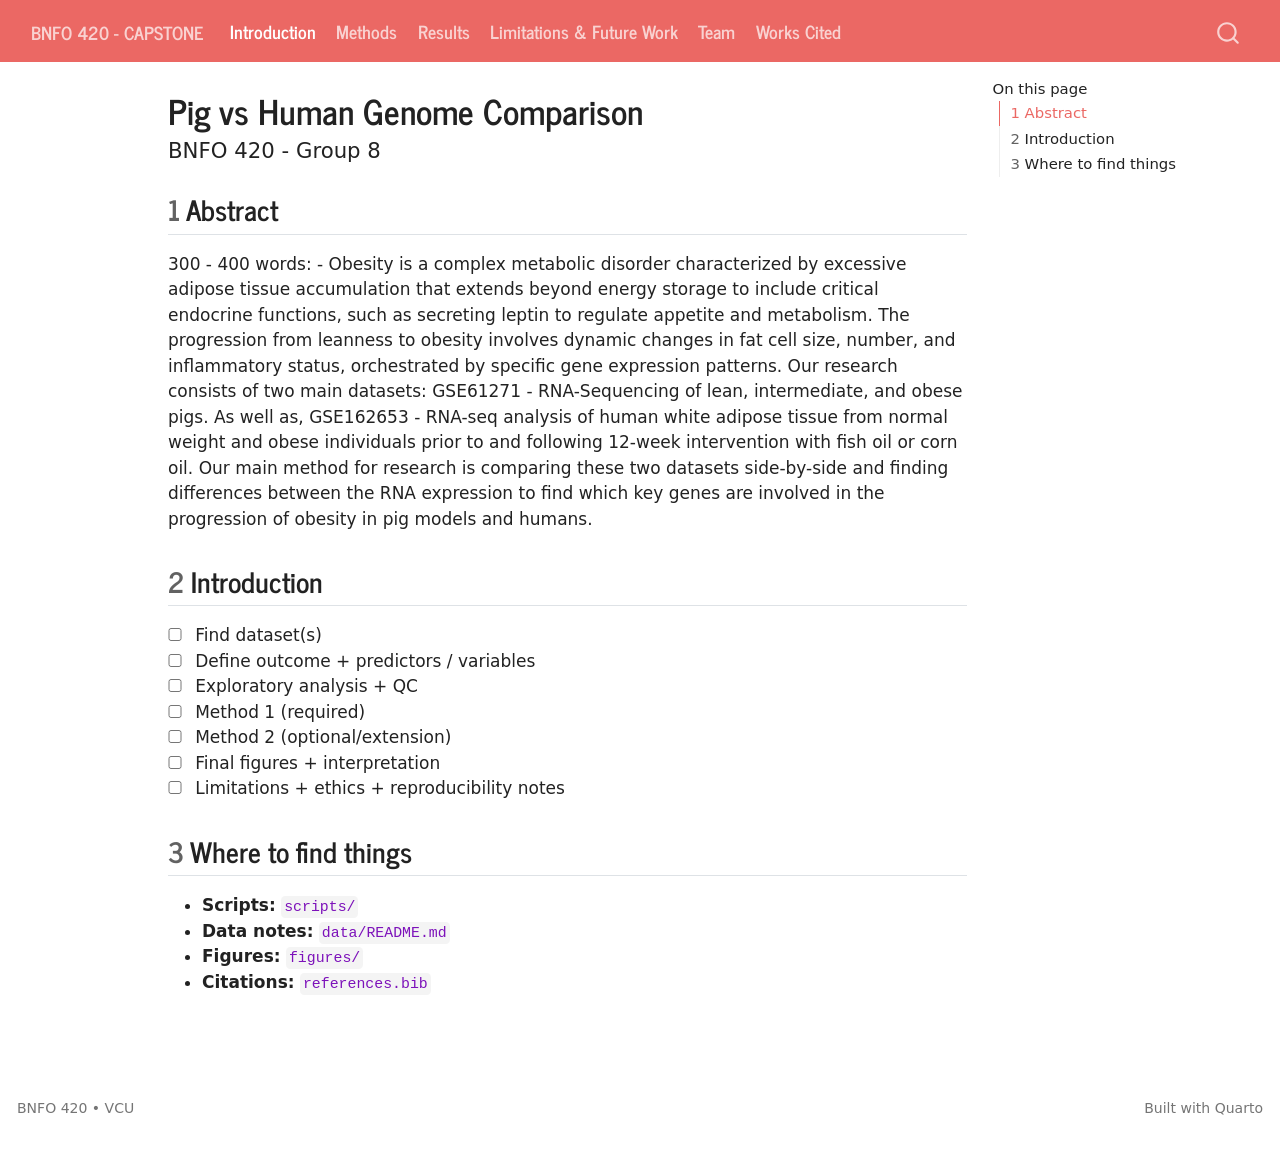
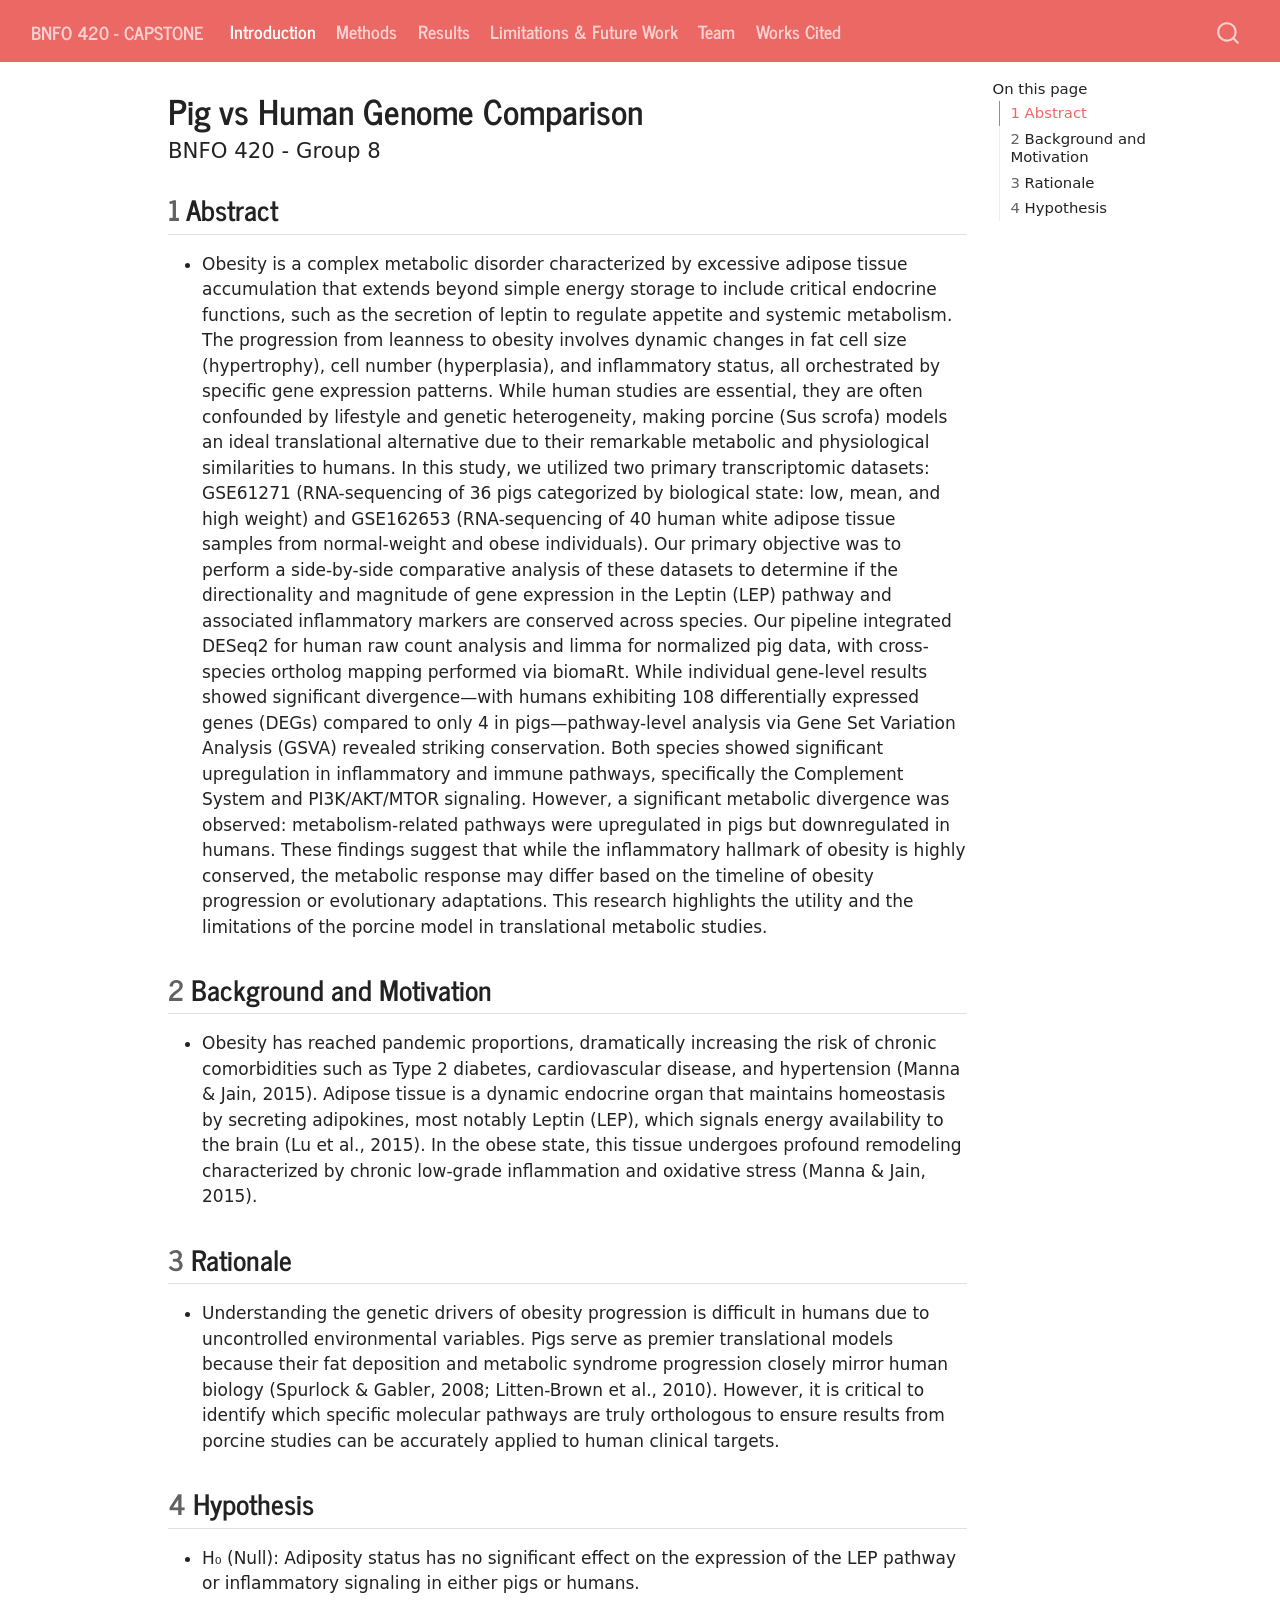
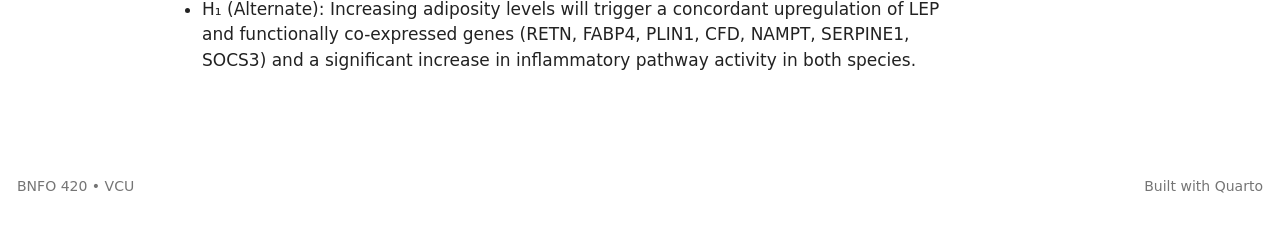
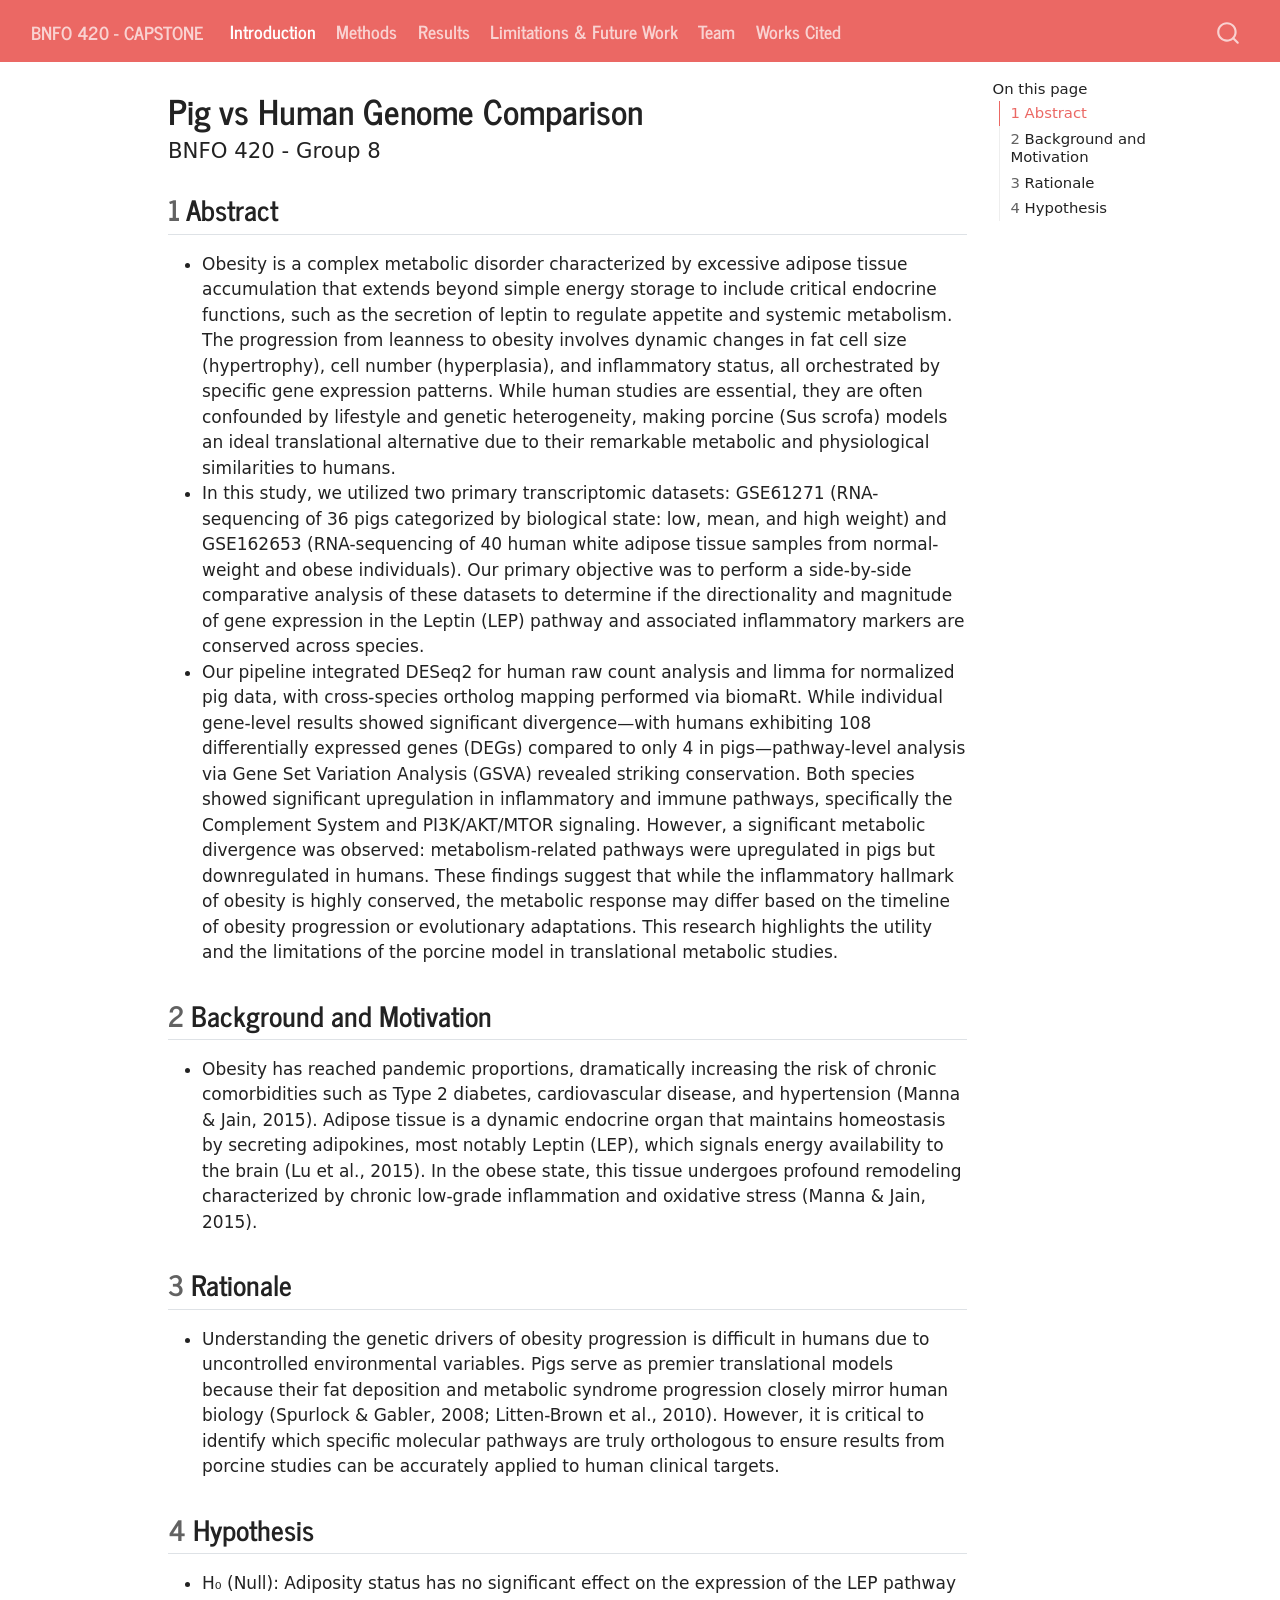
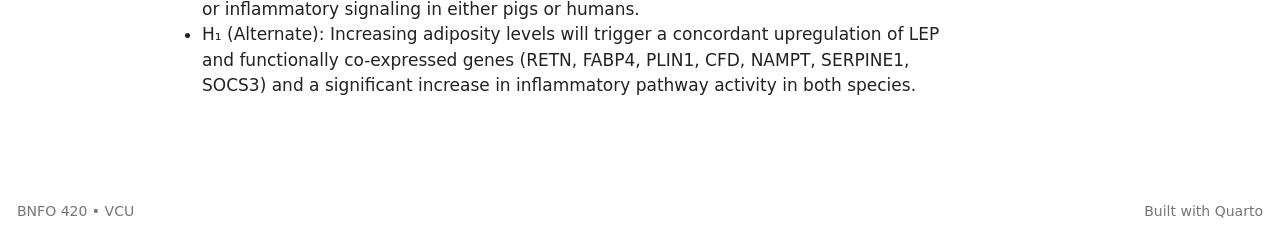
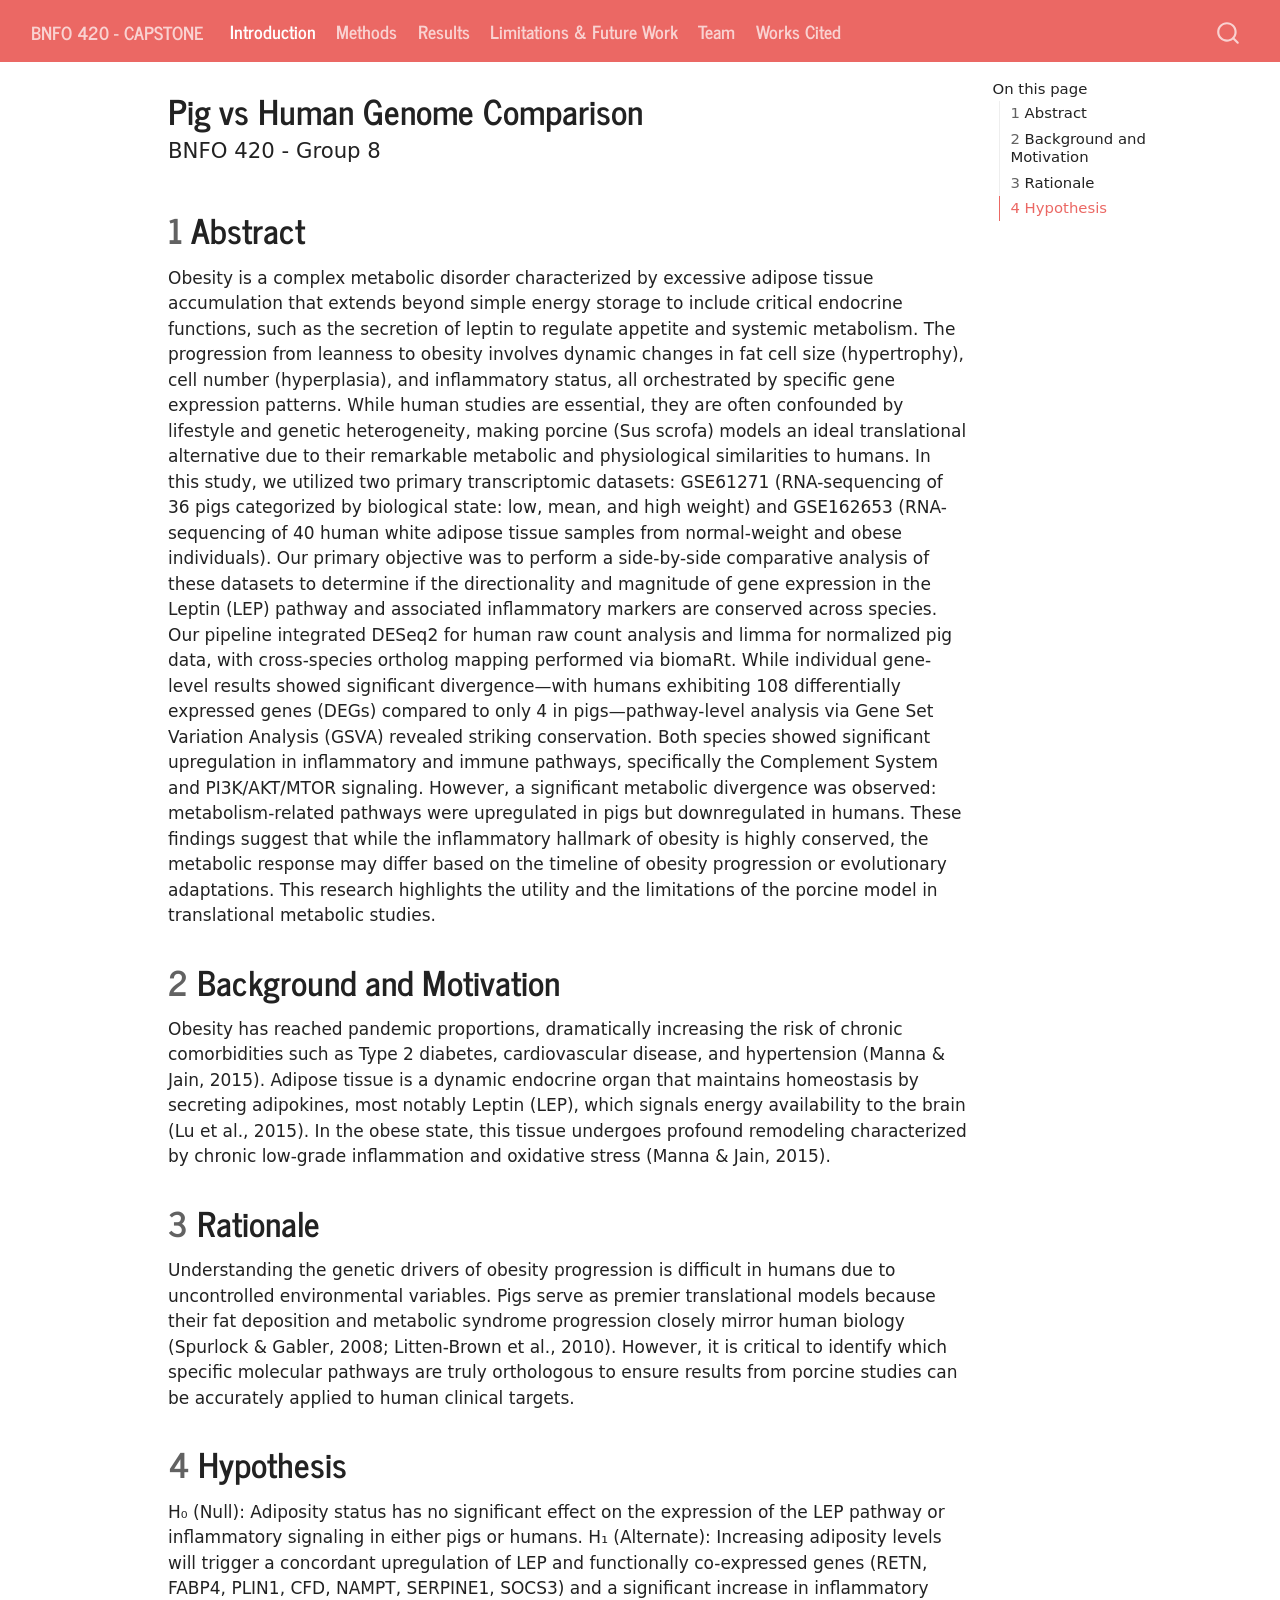
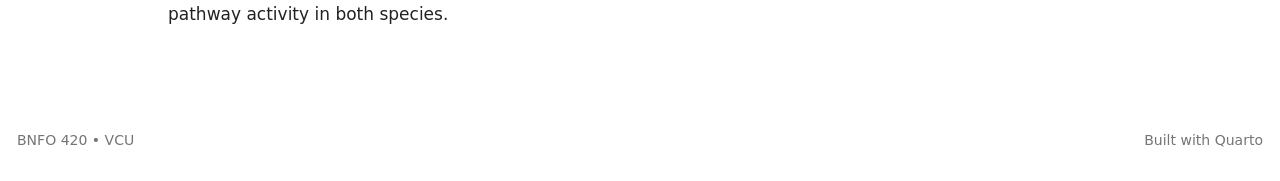
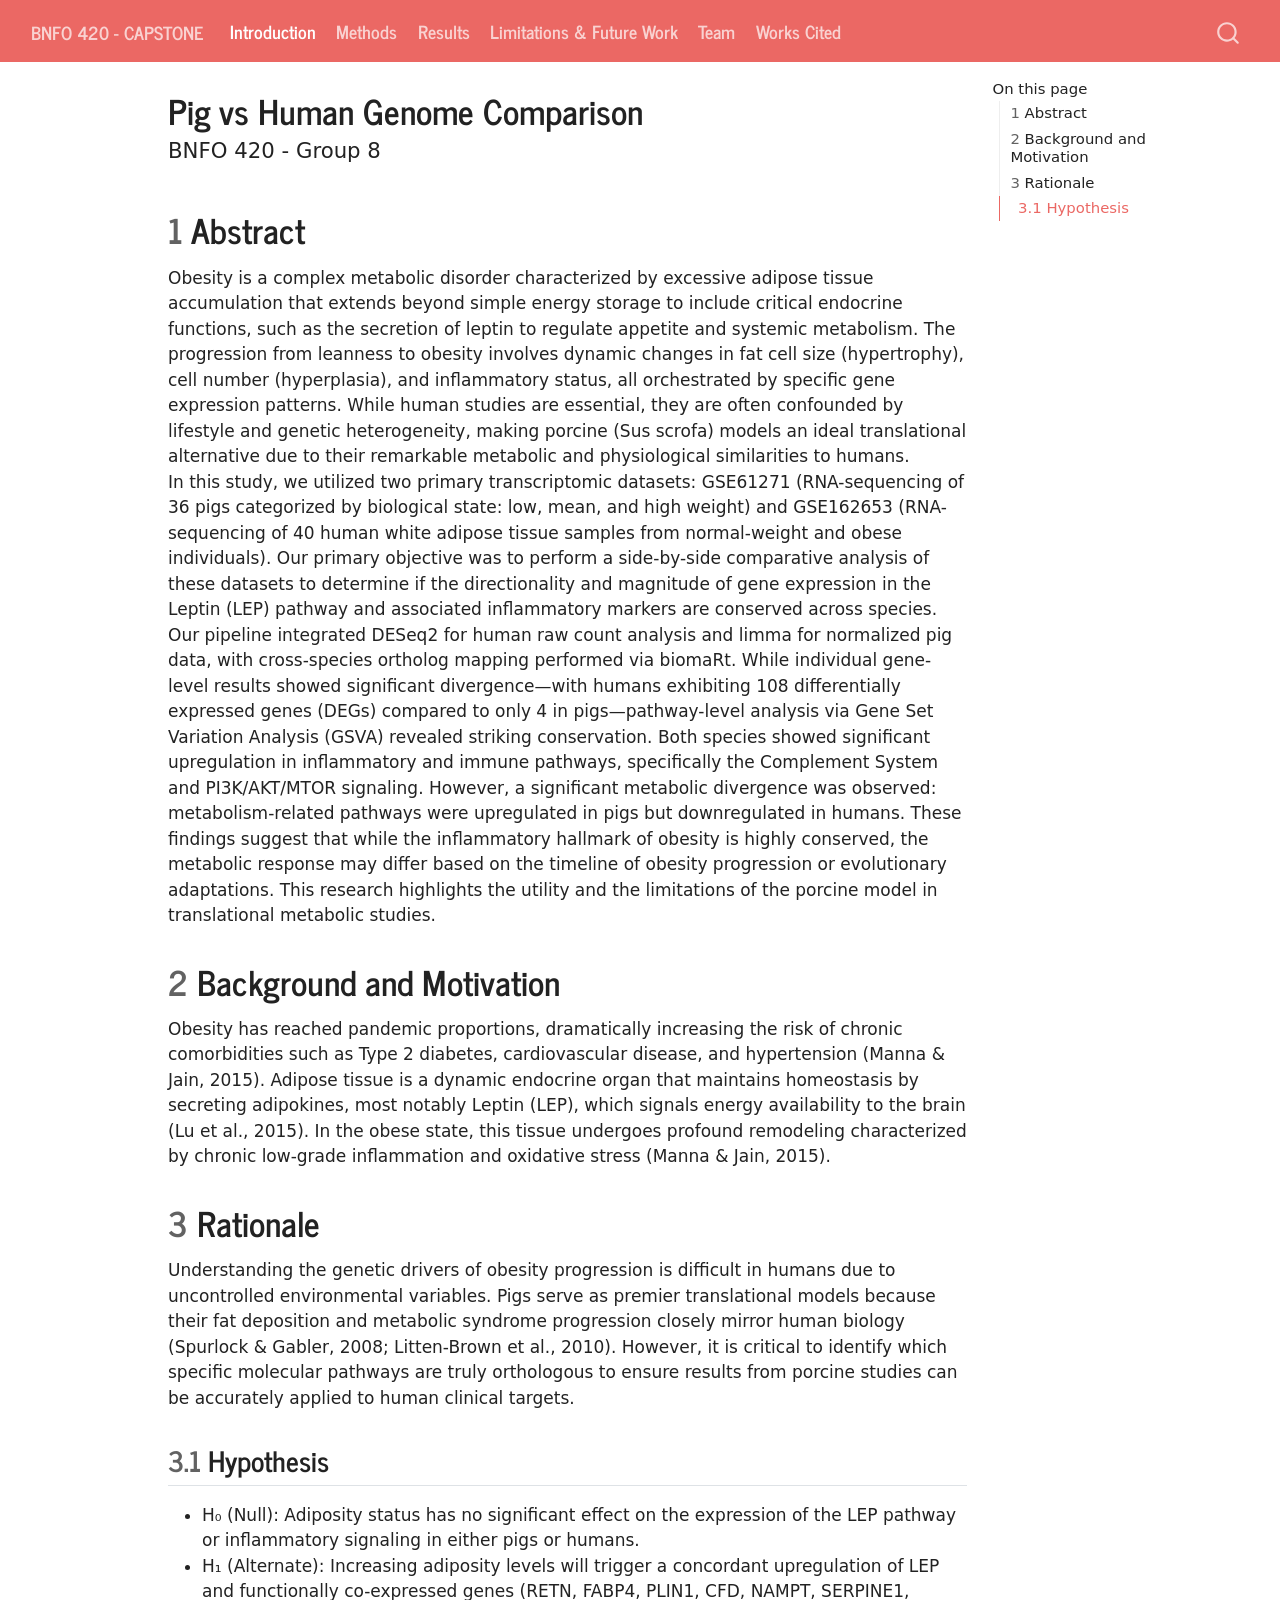
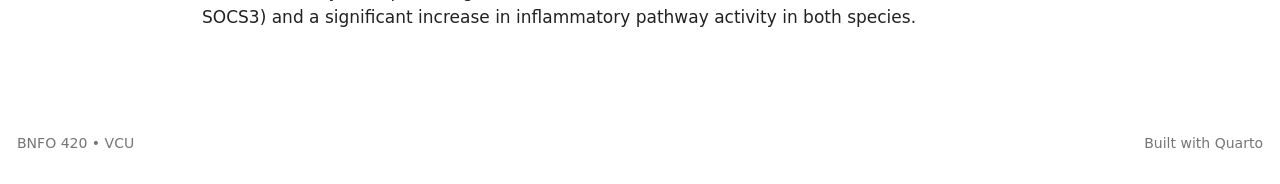
